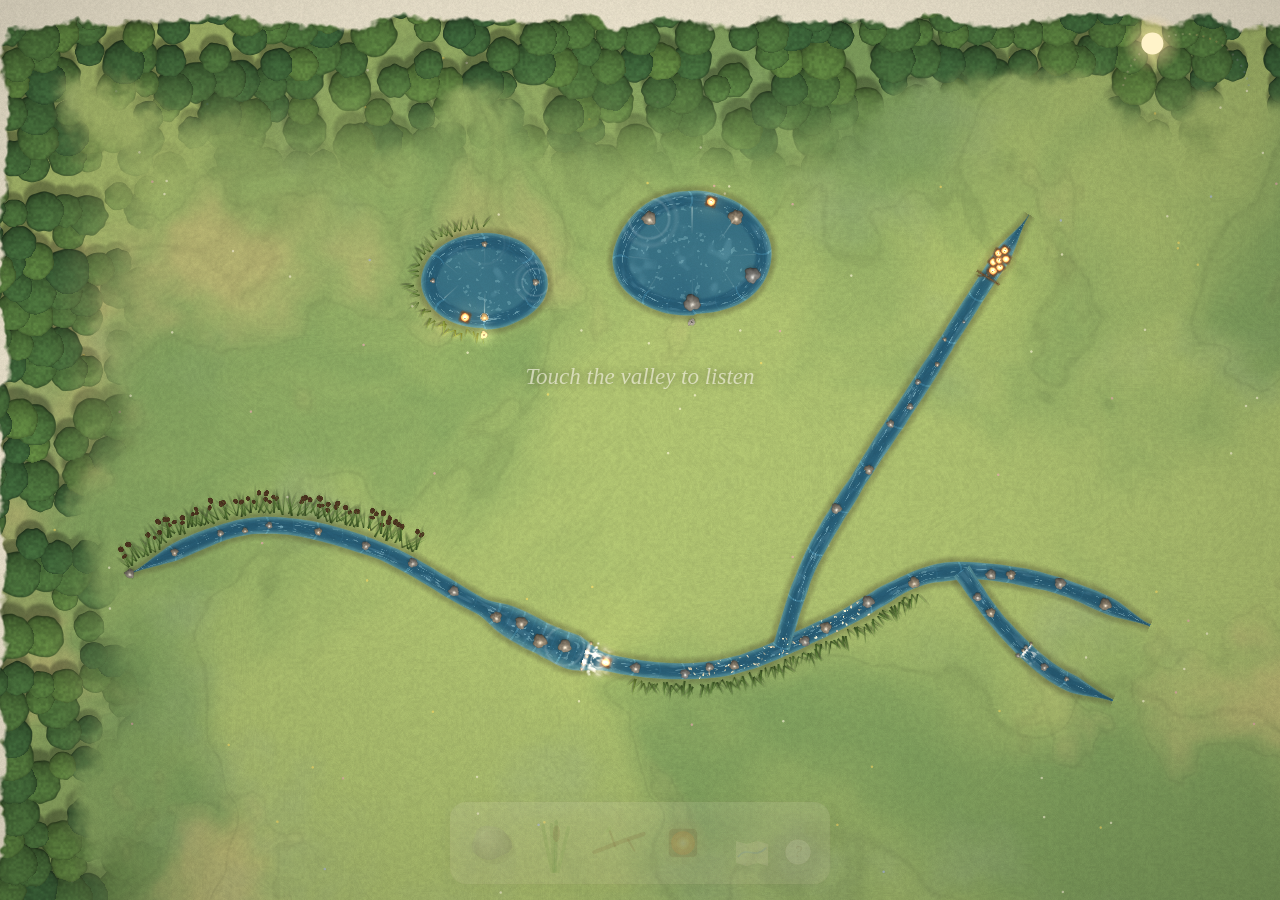
==== index.html @ 467ec2ed "Riversong: draw a river and the water sings A painted valley where time is a river you sketch. Lante" ====
<!DOCTYPE html>
<html lang="en">
<head>
<meta charset="utf-8">
<meta name="viewport" content="width=device-width, initial-scale=1, maximum-scale=1, user-scalable=no, viewport-fit=cover">
<meta name="theme-color" content="#5f7a45">
<meta name="description" content="Riversong: draw a river and the water sings. Stones ring, reeds hum, waterfalls drum, and the whole song is a painting of a valley.">
<title>Riversong</title>
<link rel="icon" href="data:image/svg+xml,%3Csvg xmlns='http://www.w3.org/2000/svg' viewBox='0 0 64 64'%3E%3Crect width='64' height='64' rx='14' fill='%2392ad6b'/%3E%3Cpath d='M6 40 C 20 18, 30 50, 44 28 S 58 20, 60 22' stroke='%233f7ea8' stroke-width='9' fill='none' stroke-linecap='round'/%3E%3Ccircle cx='31' cy='37' r='6' fill='%23ffc46b'/%3E%3C/svg%3E">
<style>
html, body { margin: 0; height: 100%; overflow: hidden; background: #2b2f26; }
body { font-family: Georgia, 'Times New Roman', serif; color: #3c3326; -webkit-user-select: none; user-select: none; -webkit-tap-highlight-color: transparent; }
#gl, #ui { position: fixed; inset: 0; width: 100vw; height: 100vh; display: block; }
#gl { touch-action: none; cursor: crosshair; }
#ui { pointer-events: none; }
#nogl { position: fixed; inset: 0; display: none; align-items: center; justify-content: center; padding: 2em; text-align: center; color: #f3ead6; font-size: 18px; font-style: italic; }

/* paper notes: help and atlas */
#help, #atlas { position: fixed; inset: 0; display: none; z-index: 5; }
#help.open, #atlas.open { display: flex; }
#help { align-items: center; justify-content: center; background: rgba(20, 24, 18, 0.35); }
#help .note {
  max-width: 560px; width: calc(100vw - 48px); max-height: calc(100vh - 60px); overflow: auto;
  background: #f5eedd; border-radius: 6px; padding: 26px 30px 18px; box-shadow: 0 18px 50px rgba(0, 0, 0, 0.35);
  background-image: radial-gradient(circle at 20% 10%, rgba(255, 255, 255, 0.6), transparent 60%), radial-gradient(circle at 80% 90%, rgba(196, 170, 120, 0.18), transparent 55%);
}
#help h2 { margin: 0 0 12px; font-weight: normal; font-style: italic; font-size: 26px; color: #4a3c28; }
#help dl { margin: 0; display: grid; grid-template-columns: 92px 1fr; gap: 7px 14px; font-size: 14.5px; line-height: 1.42; }
#help dt { font-style: italic; color: #7a5c34; }
#help dd { margin: 0; }
#help .row, #atlas .actions { display: flex; gap: 10px; margin-top: 16px; flex-wrap: wrap; }
#help button, #atlas button {
  font: inherit; font-size: 14px; background: #ebe0c7; color: #4a3c28; border: 1px solid rgba(110, 85, 50, 0.3);
  border-radius: 20px; padding: 6px 15px; cursor: pointer;
}
#help button:hover, #atlas button:hover { background: #f8eed6; }
.credits { font-size: 12px; color: #8a7a62; margin: 14px 0 0; font-style: italic; }

#atlas { overflow: auto; background: #e9dfc8; background-image: radial-gradient(circle at 30% 20%, rgba(255, 255, 255, 0.55), transparent 55%), radial-gradient(circle at 75% 85%, rgba(170, 140, 90, 0.2), transparent 60%); }
#atlas .atlas-inner { width: min(1180px, calc(100vw - 40px)); margin: 0 auto; padding: 34px 0 40px; }
#atlas header { display: flex; align-items: flex-end; justify-content: space-between; gap: 16px; flex-wrap: wrap; border-bottom: 1px solid rgba(110, 85, 50, 0.25); padding-bottom: 12px; }
#atlas h1 { margin: 0; font-weight: normal; font-style: italic; font-size: 34px; color: #4a3c28; }
#atlas .actions { margin: 0; }
#atlas .grid { display: grid; grid-template-columns: repeat(auto-fill, minmax(240px, 1fr)); gap: 26px; margin-top: 26px; }
#atlas .card { background: #f6efdf; border-radius: 4px; padding: 10px 10px 12px; box-shadow: 0 6px 18px rgba(60, 45, 20, 0.18); transform: rotate(-0.4deg); transition: transform 0.2s, box-shadow 0.2s; }
#atlas .card:nth-child(2n) { transform: rotate(0.5deg); }
#atlas .card:hover { transform: translateY(-3px) rotate(0deg); box-shadow: 0 12px 26px rgba(60, 45, 20, 0.25); }
#atlas .card.current { outline: 2px solid rgba(214, 150, 70, 0.6); outline-offset: 3px; }
#atlas .thumb { aspect-ratio: 16 / 10; border-radius: 2px; overflow: hidden; cursor: pointer; background: #d8ccb0; display: flex; align-items: center; justify-content: center; }
#atlas .thumb img { width: 100%; height: 100%; object-fit: cover; display: block; }
#atlas .thumb .blank { width: 100%; height: 100%; background: linear-gradient(135deg, #b9c48f, #93a86f); }
#atlas .thumb.new { background: transparent; border: 2px dashed rgba(110, 85, 50, 0.35); font-size: 54px; color: rgba(110, 85, 50, 0.55); }
#atlas .card.new { cursor: pointer; background: rgba(246, 239, 223, 0.55); box-shadow: none; }
#atlas .name { margin-top: 9px; font-style: italic; font-size: 18px; outline: none; border-radius: 3px; padding: 1px 3px; cursor: text; }
#atlas .card.new .name { cursor: pointer; }
#atlas .name:focus { background: #fffaf0; }
#atlas .meta { font-size: 12.5px; color: #8a7a62; padding: 0 3px; }
#atlas .btns { display: flex; gap: 8px; margin-top: 9px; }
#atlas .btns button { font-size: 12.5px; padding: 4px 11px; }

</style>
</head>
<body>
<canvas id="gl"></canvas>
<canvas id="ui"></canvas>
<div id="help"></div>
<div id="atlas"></div>
<div id="nogl"></div>
<script>
/* Riversong instrument samples: Versilian Community Sample Library (VCSL), CC0 1.0 - github.com/sgossner/VCSL */
window.RS_SAMPLES={"marimba":[{"g":1.0,"p":59.027,"d":"SUQzBAAAAAAAI1RTU0UAAAAPAAADTGF2ZjYwLjE2LjEwMAAAAAAAAAAAAAAA//twwAAAAAAAAAAAAAAAAAAAAAAASW5mbwAAAA8AAABlAAB85QAHCgwPERQWGRseICMlKCotLzI0Nzk8PkFDRkhLTVBSVVdaXF9hZGZpa25wc3V4en1/goWHioyPkZSWmZueoKOlqKqtr7K0t7m8vsHDxsjLzdDS1dfa3N/h5Obp6+7w8/[base64]/7cMQAA46o6RZNMG/SKyRkSd0k+AAAJE4iKmtjmZXHgiDB8DMy96NwYjLkV3tLZqyMlYPEEdWjwzKRMZEMigDj8BwHxcAQTy2nXHlfWVs5Aspq+zlOoscnKMVf1szaPE6umrGTNMTGTONgcIIp7skRCdzCAEROIVNwgAQcwgh0PiAacKdrrT//5cC3XAQIGR71nNKWgIowEaJhCCRhcABNXFVwUDmSJGnkhZAYcCGDEh1TINIqp9OC8Hu+9kmZzDrBmlxkKCk/12WYSfaHWkcVlza9oCUTFUR5pvPtRAcYplAamJUU+QDuBpMlJGpE1RYnbnrrZBf+llWpRzfG6Uf1XNSvP/5S8feS8f//kv//JJ6v2+ozonM7njFOWXN9xjo3AzTDZMHQaBBeZaCIhFxhQHGGgGY1tIL/+3LEEgOSpL8WDfuAAf4ao83trPiQgGEBgYBu27gjCS0WKu0rtVZQGXsYIgY4KESbyjRik+iwLRdn07mNZu+x5/njYhUdKcvsqh2QxpvLMGReKudDMxGk1YbjNFIafHstpn8Y28jc3co+QVy5Gqk3Hb2FJP9mbEau5C4hALmhtT//dEp3EKUlMAwBUwYQJzGiPUO+YGwxggFTBpAHIgHR0A0kBDEAUFDKTxLrgEJUwUtVayl/E5666G4ypp0MTL8T7Js7A8goXRGIx8eStxiG4gR2qM9tPQASNW6rPSHkuu3LzNMai5xrWnUEhMmt2m1//fNbav9Td+j1u5ynlq8tqw7477i6AAOjAUQI4wBYIrMA5RuDBsTCMwLoJYMAmAiT46jEoTM3AIwFoxUPGEMScFBYcEEBwCDKiP/7cMQaAhIEqRJP64SB7pDjXb/0AKCyfSwqNDtNljCwEMNJQ9RFcVaBjczDQIdBli+YRIWuOd2ctfdsfW/7D0w7Tdq2e/ky6FXf7a3M3sN/81a/5Tzu79x4C/TL/4N2tUXOxZjaLvYtCFxBZYnI0b7kCAcScsNtaD1JkwvcM2NVXDkznMXjMYIDCsBAUNqmIFANAY0cwCIMFMWky3Fu6aURTUuK0S/dmfiMsf2VRhfJCEadMspLOsq1HapbP1eY6x+aUNl/56+r8lf7L8cZCPMhXLPDv/yfbocpKa7WrdVcfIOUe72Jvyr36rVWrgQMBEBgTBUhGQxT+LBOf5Z0jEnRAMwVoIkMjVBMUDKBJPmJ4jmKgXBwDGIgLh6/CwModRQGQMIhEEJbxjQ8BA8AUYbqtVWiUNeLMub/+3LEJgMUNNcIL/[base64]/Ylm+5dFZzb2UNlC7WuQ9Y1D/Ri/qSr26UVMCgAxjCOwt8yA5QwPjGS/TGmA14wmEFlNpjEMvSDMhCOMLB0MPQtMLgUMOpgEtGSlN9RTUSWbJRlQ5C292VWt3XwxppsGUlDFMDylnL0oKjKSv/7cMQpAxC8RwgP9yTBvojiie40dLkSp/[base64]////9d2hnLy6pM42dxOB66Rr3OSiKz1yxqjB+Yz408ak1ubUJpG66fS8wF6w0CoZmi29dWLNUChmdT////QIrKmBgApZgWoXD/+3LEQAIOtEURLn+gAiupoUn+CPgYH0l+mUEIgxgvAWaYFmBsGA7AOZgBQCsYBDphEPjw1IheYn2hwoLJ1s3ZcxKEVkjovr//X/jy6iqp/[base64]/7cMRSAhDcZQgv8gVBwQjiGe4sYQKGhAUAaCyYRiXRaEI7jKMqGp/9/d0AMWX9/2rbhb3u31XpmHbe+Lg328vxpvb67cvv3f1ZcLrV6zdV7rEbaxt7qUvdcBeZeW/e/OdYo5G73umJKgArVVxgRoCQNBNph74YubwuB6GHtgE4QFAGtlJRUGYi5gYqIgBJEw2LB/Cv6HJRdZchI7M91HQQ5fo1trVq1bakempXv9Lrso4iJKqxRqkkEvPOMMJxabS0XFDrQbAyx7LyzkggRvagArqbPPSZCuVXxZV5mMBwBFTATwmowBxCzMBlO0jEGTTAA/CEnzB4YjBUKQEEY8EBdcwHRUBMq16MxJ3mufU+qvSAuCErWsghtClnhXkGgNhV4dLHRQOg+0NRZlxdyDlQiSTWxrC4ebb/+3LEaAIOSKMOz+2lAd0IoYn+tGikbiqsVXW3PqC5wg9hoDNagPSjlf/sd33+igAoMKJgiQGOYQqB7GMYCS54AQksYvUBgmD5gJBsIHGnQcZOERg4QCoLckl1pnwMtku01026fqO0zwEkQDda6GZ0ip5thqHws8RhxB5xVB+dQ6EEk3QaE/[base64]/SZnlrEziRE1mBbxwv/7cMSFghD0VQjP8aUCDw3gxf60aJVzzBVwPQwZAGDMSFKmjhzyEcxCcFWMFYAhzkzg1wTBSmIQkRgQoBmDdIO+3Eiepezb166Bhx0zMqioLV0rFM5sy1i9rNSYylkfukSrErswk/s4BUbPaKRg0P26lrsS/7SCJMWxZjim3uYEEDBlgYEwT4LmMTdVPzlRUh4xHsL5MF0BcDaKtM8Jwy2VzGovMUA4WD5iBsg8NrMh+kzVFcTbcrYVmFWPYlxELMooJNcBDIXW7iABJY55ZoMQEzUpxFIxRulRqJjwcf1JpRm+LpIFnOTnC8fTi+HIpKW2UIaqA4SClAqt1ExETk2/pAxLpGzOMKOADEQgkEwXsEOOwhTWzoISRUGMIARYOMaHynyY7L7zwZLDEFXOhNqhGmQY1VpAeWX/[base64]/Pv/cXW5TCWRbIDsxk3MtoJ7RNHFY2LDWNckUKUKOqoS2tY03VryqTzX0EKXoCZZBkf3xV4NvNqXYrsLUucSrjFawlGf/7cMSxgw6oIwgu/2BB+Aegwd/wCEqj0Uk/6+MNhGRTaSRhAwysDfMECAVjfS00QkMpGzCwstI74pMBDVKawXSsLG3ldVKo9T62L6gsyk/1U7b1g2Z8WTSLaEjmuKRZKEvc56Gi+3IPKics88VjYuvZb6///0IwvgHtMG/ElDDtnx83DJqSMPQEUzBLQewwIIENMAlAkjApDAxPBRhMOg4l0wgCTc4489XlXDdLretbwx/f73Q5FmzXQ6Yj7LCUzUStSkYJiMVNDiRmCoTYQiScgzqeS30eHlFNPXDdyz4yjSMUqTnH0PXektTOs6qc17TlMOfUci8RlS8rTN/borWkDrV5JBiING3kgmcC4CJjePA7S2FYTArQD4whcCfMbgGqDy4ht0xmADcMIdAXTiA8NRjsy8QDEQz/+3LEyYINmC8KLv+gAYuEIeW/7AgMFhss4YJgxnYAOPyRXBGmCLX4f6YQ5oUeFPO/KZIbzbPvO3KrbnS6Z7m8OnTZ7kR+RWTy++T/0qk/KnS39I+T1fpFnXPXLQqTf5n20xfC08opL5UqkT0UmWTzE6tTF5ZnzJP1b5Ovs9K0v40AWOmBGA/xggQYuYI2qbGPbpE5gh4XUYB0ChmC2AqvmKGBiwAPHYcIGGygacPOJqFSIGm3x+rI5fD2It8oZFdboZl+fplyvN/MqRFTPTO3KnDvlVzT+l5aHUI4ZnnMjvSI/a5HTKkRfa3nlYS+a1SLmOXuMFnRgIHkaexq5k1l+fiM+Hn8KrxsdytKnvHcFmErhWJhLQEeY96EKH06g4ZjrYCQDhNEDm81cJDMI5MNjUECAkBJg8kE3f/7cMT0A5P1cwAP8GfKPbVghf4MocavFbNIhliOTzH9iIbpq5M883Kdrw7LXWwzBllMr8ZH6zfot+aXSu5nMiSbLc/LpHPPL2Lhfr6F/yVtj8i8sjbmIJLjRpbRcOxUp9YE/NbuUPKC9EGkqtQlvZeF0/IW2EOqEh/aVlWTA0QfgwAQLsMFDVETLN0ggwVULhMBYBRjJa8yhUMvPTIQ8INBoDBJWLqL3CBiO5iiJCWDoVUj2Otn5lpOmttOlkywcXc4bxZw1/mZ+aIx/9zKFqHrWsa3hRLMvPTiKRfzR5lI5RK6ZWFCd67oRJldZF8qbEx8Q5nn5eMLrMOKHkXtMQJeKECNiyhEuqysxaAOdMJNB0DHeCsc+F4kGMcQBZzCWQJg5wMzT4eMmB4wUJCoG0jgCrQdbX6pL+//+3LE7oIR3W0Gr+xkyjqq4EH+DKG1d7meb1wzzyNN0+GZnc1s5X4rZTTJzjoRm9hEl/VyMiPpHDVhRqisRnNpkYS+pVVDBwWAT8A/vXDbKAHwPD/vQ1WPK4LnURB9xdUF5Fk7+1Z8/It6hmSxg1Uc9Eh8vtYZ06kx28HEMFlEETEOHPQ4PhjpMQWD/DBTQbs15ADRKLM1HAyIMjHILKBQYDgJooAv9jIq+uW79Bv8cHRRLDoo4+UFKqmZN/29JsJTc/NTcl5zzfg9M81N5SJ1jk//SP8k9yiUvq0LTK9Mq32e3CMybrMZ5TIjpvHRS0Fu3nnOKRPIScNVg+HqGcTgrWuUnut75tqW89fJ1GhXUGJYB4BhVwVaY12h5Hk0mvJjGYRwYQkB0nBzgaQGYGNYhCpgELAgDkrhA//7cMTyAxH5lQZP7GTCSR1gQf4MsRJjleRZwugaQOZuxc6JvYyMRPCCptZnaZKR5szFUh1dEI/zItrYfk5t7VcfKGZ8NPJDJYZRLm9l+vD+I/KtUymRcO+XGK3ff80+cTLZpS0bcjxTxqX/ln2byNE9yhP5rjehbmV3wWiFi1UJWaMDRDFzAtghIw0k5JNpdMlDDHwgMwP4DaOBeTTkozc1MdGTEAAu2FH0OF6QPKZQy9Jb+5kf8wTlMMoakw7gvjZK+z66HedyyQ1ldAUOeRmXGqnUpFLFQ9WhNK/nTktm1uebXnZSTsmxPT7Kmq2O7jbnB34QHBaJyYYKLDrXJEuxQrck5VJyk10IK0qqmDSg7RgyoSIYh8ehm/YGZh/VCZqSbxk0N5iWFgYDqRwCAVEYADWJEHFK85v/+3LE8wOS6ZUAD/Blik+/IEX+DKDXNvy7lHOF3hpZzJGKngjy7ToPpXRW2Ms4UTItFI6qRiy51Srn9I8jUjho3nJKWalr/tSppw9fM/+4mc6+NaWVr/KpNZtkSYAZYwiT3z+I/trc3EP+WhyADJ5l92b4AIVV1mDWAgJgZIKmYa4UOG0qEc5hkwK4YIGBIn+nHLZmsTGQKAIWugRHSb/OGI6dwf/cb57ZhikrFLij+kCZb5kRt68TqIh6+Y53XTFJmimY92reMIPSQfQ8mIiWZo+3yf0qT5TJHsWW8/z9UKRX4x6vlCX5Vs6ymJMuBMzfEF/Dj7kGOgqMioYTeEsGDHB1JiarKUchKqEmJDhuRgvgMGdnlGmM4BHg4RMbAA4NCwIRkz2gw2qqVCPcLKsi/JtguMj6Zsl3jv/7cMTvghFhaQhP7GTCM6jg2f6MaYr7+zC5tjrtOJJm+txidEecU0P4lqz9nMkt5blOspVY1QhMertolaevr1pbPsblTEXuOa/e40yWOPdbbR0f4ZVVDmcv17t8eo9efdN9RbmP009dCnui/N/F96kb3gIvJ1WeyZKYLXoAgKQiYDKALmDWAqBiwpTmdOyTbGKOguJg1wEwe2tnBIRqJ6ZCVmGByKYMPBauloZ+wyYuzCCYdagvfOGtLYfiHoR6AsF8jwNWMsy/1BFLIEuREEaBjTbjmy9XlLIuDmbZIDW73J4cdCIzi/p3+Hk5ZdYstnvEmYr1YuIZ39EMNgpLS89Pbt59fL6xAWiz3dljRezBTn9CRUWWMC8BJzA3wpQwiBHDNAaPBjCDgm0wJsEGM8jTB0gKjZEHiw7/+3DE9YIQqaMKz+hkwqEx4Bn9mJmJAQWTBJWqweqRwBb7xTPUn+rwWKO9G16kU8uFecQj/o2R2kTTIjIvjQ8y1knNICFE6vvHDFY552rNN/apkWPckkMyJeo89LFOFQZ8deHatcY01WgmncrNb4T+XU/O+ZF135Zbl1Vyxj6+azrfzAygEcwcMCBMWqFaDrdBTsxVoCqMHBASz4io4MpNKMDFCQwERQQDrAJBV3c9gvuCRCwQL4WYKMVwTEkVB/7DK67ikbknVkMayqcLYx9TmCM24/RS/lb55oasbUaEY0eScp/ut1yOHm/Qmf0KbI0LLzoHM0cnllR7YRUXDfrL58DmCxS95EVoKj2hrF2JuatiGOF1ZFQwJkEaMB0CkzAt0dAxJM9jMCtCdDAJARECyAVTzDiQFEBE//tyxPCCEsmTBM/sZMpJMKDl/YyZRkwADUAaAM1JLY4eZHw5p1zclqHMrUinnRKkFVU1MycjnqOkWbmR1Mzz+HDZMiyjU7w80K6uWcsOHqYYjK43uNcKZPs4PhvUo+R1/gP/ksvobC+Zk6+e786aP6vd36epb/[base64]/mAyAfYWCbjBL0WUyhM7YMEjCWzASgPwz/+3DE7oMScZsEL+xlAjEhoMn9jJm2NMcUDHy0xUFDiREsgAig8v3KL8wzBsi+C/BS3OmQRybPTPOqXCfaHlueRUhtnBrDD1P6HPbEyRAkQXvgJ5KE3kzFcaJP1itjLlaszXfmfjrExi6QGZSmz3MqW3rJ51LP/7+TuI2GP/zlbrOe/1fXMFKBGzCTQa4xvIsjPQ2IfjGggV0wikCAMEMAMxYE2OUaMIeJC6ISE8o6z8xd1hv/pdb/H86P90dTV7N62COs+til4N65ZI1+7t4dHkptDpqKauZ+iGakzwyJAjecSxU/FSnVa5pC0aN1bbQFGJOOpOZrkbFCi/Vs7PvwktXNONrfpLU3JvQ58Mo+d2/PF04cq1VcpSc7HKVOVHGhCZMAvA0jAdwi8wkg9wNKWNlzjaKDK07z//tyxPCCFF3NAi/wpMookuDh/YyhFAgDDcTTqwNo4HTokBdUily1R7w53Vzn65+7/i09zmm/CafxVz3P5zSUlx4Nx3e59lIc04YzbDU9v4p9tR7ZrY/+OWt+54D099rwXB5GRwsCdnREU0/B6Mmak1/+0q//tf/x5j9Plf+9+bowVEFUMIgCXTGNzwI7pMzPMXBCEjB6gOEwPUBoMCAAHwXWF0QKgWdGfRpWtnJ8vww7N85jhuvf38x3nP8XxjLdBKvQZhjpR9D0PIiOVShAjl1j0h4TceOefxSS3YNHrn8N1Y9xfCx42XwMeCU8ivelmaGe/QkdOR3tFLSkKtvK6w1ihMyTh6o7XIqVb1LN/xL830pcyhRzOamD12yB6xgAoGeYIgEzGICo7pv4J6oYeSE3mCeAhR0cubL/+3DE7IITdg0AD+hnwguHoNX+5EkxGko5k5KY0EBgOICt/9TeXndxiKNA5FjiTFLxMELdiJWmT6Ifaan1X0J+58P8msuQkyjQ7tDIiOySx7TCP8w6WAOnR+HHIsu0WdwFHusvm+aTTHmOH0fUgf/K8xUa5aNLERHFd+e/UW9W+/7uv/[base64]//tyxO8D08X3AA/kZ8o0nOBB/[base64]/QiVS6LdWoy7aHmRXMs1q6OY/ur+rO23oWbet3QGlLxU+MOtLH2AEPCyy9bgoECcw86M7M/i91+hMuR2aaMBfACTBBgMgw4UaZNsdF7DDQQNswQwBYODLzSh4ykdMJESyi7xgGJgLEE9K7/+3DE64IRkT0JL+ikwpi9n8H9oJlOXS4VlPbKGkON3HhtaZFRiM4RUo01//KKUfWy5EW2cWtE5rSpdeU105755Hn+W6/[base64]//tyxOQCDoU5Ck9wQwIvryEZ/[base64]/iChNnsx9mxcfvwzIz/r0/Ofmr5LLSpTta/mZ3MUTJDtI7w3dmI/inuE+9/dEj38enfPDERczM0rDXS1Hy8wCg8Vrc4nv+1ST6ar4sgUIAwq1VGBGgKhgjQCaYceE/G2XgiJ6uEgGiEiQcFEQYPgX/+3DE9oIVpgUBD+Rnwm8+IAH9DPmBQHQYbK3ZjnaIlnjZ28F/wxFXNIdOSBedKmcT7mkewLZn6SuqJMyN29DIO6xFVJ5ZBOank+mxN1uwVpC+tY8lf+FDeEaPczme2HzIUCmsyLI0IRxY3k96S0NQYUZAEOIvRZZ8AR1BqmowIYE3MAAC/DBk1IszNFIOMFdC5TAagUAzWxMqaDLT0yMNCDgeC35JgG+gVS7pm2aLp+IuQ7scVWRcracRQ66LuE5UWl06VpWFQ2s5elm6GPC6Fb01vOr0l0bfzUTXH2qzD/PXey8Wm/9xdv8XM3K3Ewyr3ukU0TE1wtV963vJ3BHe/UTHG8F9pcNFQbYPfshnNHZMS+b5r/H/OYIcBxmDvgsRi0xFWdXcN6GKqAlpg4IDge4UiXkZwHAA//tyxOQCEG2RCM9wYwIjs2El/oxgSIA1NJF1FnMEHhSsAuZH0foMzSHeN0iGBBTa8BtrFYmI1h+QNN6xFWNSJAhNmtp2WG5P2FscpoXwyawkYVlvCDWkycW/[base64]/3vM//NkcdbH3KZ/+o9tCjBaQWowkIKFMaTQ6jxRzV8xkEI+MIKA7zgZyNFCMFHcQhEAhItKKg+K9xg//+3DE8APTVb0AD+0EylM9YAH9jJm73Y8/JvaLS27hxm8pqOpCNdjcY7bUSKb9zLvWoqZW/qH19wXslOj17WT5l2xA8yu2Q+09x3myk9ydr4e3lk3jKPTuFLbLfPkZzaTr5la2/tedy2/[base64]//tyxOoCEIl9Bq9oRMq/wZ+B/[base64]/42eZXT+jHMsVzI2PNmMzPOyfCeHnqotbO9uywz3VP7DcMAgGPIwWYHDJoUQxYKFhl5AUh0whxlh4XaKiFwLEiONrawBhQyASoZYfa5Kf/6jV5giYLEYLIFwmHgphht5aE+YcaFUGCQAkpwswZslg0SQNBQ8HAMHlYHeoJ3W88Pn/+3DE4gINGB0NLfsgQsi/X5X9oJlG9Yfu7RdZKJB6d5pMQKE/[base64]/lPbjUgxqiHzCDDmNh5MG8C5UmDjxFIJNBTm7lIs3c//tyxOaAD0y/D09kZMKDOx/B/Yy56JnYwYnhGYXLphjHO0Gnk5Mhc6JUsoyKU3SD2sCuhRgnlKDWJ21vhtfhUnM2zvDKaUy4eJMySt9weRWvXQ+0GynScJUHgQOsp6/BkYL8i8Cof7PYbIrSKLK+zlgUV9SF3Y/9OyXm64RJAISqKGBMAF5grICeYjIHqHDLB4JiDwD8YKqAWnUDBr4yZkPGEDANBVoJTPny7fzz3rs1zuZ0F6GWEVw2YQdEIjN7CQOiE5mOfmCdh9VczYQZih0LRBdLzuwtPeuZmDXP8s6jsx3MmZLL+Jbquzb9ol3B3IuKEegItyZnhHuZtkSKLJT4E/sfF6/VkOumH9UO/FivQ89KBWcsz13nO0YFCCNGA4BSpgVaO4YgyermQc7GDiHiEkASKJgcEwT/+3DE6wIQ1McJj+hkwk0xIFXtDKEEA8E5WAAqAlTlDhrmu/M8/3oYdM2MO0RSBPR5uASYJTWVCiW4Uw6+2R7olB+8bM/doN8zIkIzt+tKRlTbshI5tfHK7QUc4XVjHpwljLPLc19wQpCZeBu01N83Kk2WtkqH4g1OHL05MsiiGqHJorcKplz6S+l4xOHKqgAAAKC1f3mCCBEYSAEZj1h2H4yE+fLAwlFSsdiQwBwLTnZ5JWyTn43UI0/Ow/7UntwcteG/yVfnKV73lInMzymTE3n5TSQ9ULrVDKn0vua2fWz89hvbvllCPOGU0PpnPXFl28Q/lP+Yo89RUADSY0KjhcyGK+uv9RAZEUwWg1xQhww9/CTkz0EMPMgswPg3jO9zKQjLpQEfDjCca8FOPqUXHzFik+rBUSk4//tyxPACE61vAs/sZYpfQOAB/ox5v6uCaI0dDHLMPqLgI4VgKxi7qVKFoxWviFdalTv6JDZbD2KXc7M8yLaVc5VPaGcKoTuKeNAnTPeQAQcVaTuE0PgI2c9bdKeFY45ShGZQ5sYqb90xxzhUG3PJ36quexlJ+5oIIs1KYFABCmCSgahhxwrebXMIZHqxWmiIdGQQGkRDGFADAwCknW5ZKcba9Z6D/+jtKxjG5FhjJNtWkZQ7upZjZHIXNiruTNIKVmNxnxnTApFHgstDJHW5kxAtjJgglSu7uWl9wbG44m1HomuOY5MNVGYufQ4xQ9E2aCsLwq4AKQEpgDKcXqFbf122yQdb/2BPvhJfrfP/MCULAwYx4zH62+P/q9kx1h3DCRDJOJsNW/NAkMkGCDaZjO1wdYfD7ECo/bH/+3DE54IPBXEPj3BjAk6zYFntDKHXT8jS9qJLJJ3ZmYZHRvHWhva07qJko/fHdmRps3wW7vtLeYbXNd/v9Z5zDMyrNdHFN/pcbkdvx79/EQzd/robT3Klsaz7EMbXqC+32/ynivXi1zn0pvvbZvYTzyY68/ac3w+5/3utzf37NjxWa2KTZmRAHwIMDbA2DBZAYkxCUpkN9tIcz+NWjUAizJsPDEwCw4N0EYhABTFebUd7k/8/LUr7/uoViiK4yok2PJ/Wl8YcjpGEOugZDwy9VyVmVLH1sTfNk+5Vh3YB8QRbr7Z5RYUlhg0tPLh7KpEchDwN1Lmb8NDIrYvyu+pQ2SmlBt+8Sk5Ihz+A+9KmjIqkTEsNc3ExFtxUUhZnaRmLY5vMgCyqKgnmDUIYY479Z8vt/GNWIaYP//twxPOAErk9BM/0YwqFPSBF7RiYwNR86m84aKJhgoDGnujO+prExOudNs3ulL1f3R2qiX7uR9U0nIXLcmDRwtSVfDzUyvoH+WgfzdWz+/Qi4ZOZRxg7BkhZcIQKu7up0rvtVUfbaIU93f/9K6w7z/9jfNjO/f3fPTA8gRUwWcIeMQAOJzeIC+g/Ces01M4yQGUxFCYMB1VYBAClcjLvAQQpQyPEKrWLGmF1aioe1XGMt5m6Fe3mSLYdaWzJFNr1051d7mddNzLLi6ZC/ZnQpHMrXF/zW6OOq/LchFhJh5teiexyDXu3plqHZa0h6rdHd3Zu7artuxvJdek8MN4Ojl0lEVHk5oabSnNofay6VCrzm3dof2OS7qIlJRooZQQVVNxgJAQGD2FeY7C2R9TJ0mN8FoYQoIZ9PP/7csTqAhNZ/wAv9GPJ45dhGeyImW6eZhBZRMN3Inf3je9UHr+4xNo4ZeZodyOit/s7FuMpUkt/Iym0KG5WOxcZj/Zi3/JCbK+ca6ISNmf/[base64]/9zfjHlB5MJQCY4Y80AYxoUGgUJDl//twxPKCFKYM/g/1AwIGL6Fl7IyYgA9j7U4LOQtCiaAgUpqQKFmRMijMYQTqUWGynw0POPDJvRXON1Y6aUqGYfmZjZpm+msqMfRZfctdCKEx5+nan7uhZG6dsUmIjhmd/N9kK3dSNGExgRCgQNh/1P0inFN72b+uAIKNVmEUGiYS47Bi8Z4nZ5YUdk35mVdGIi+BRYIwWlmPAVUUgv4ck+eveI6/2ClbNsxbaz85bzbHRd1jajEd+j2342bl/mQ7Ysyl6bqkWZFqbCUuYsC1q/Mx6uXp5j2fNJd9qYq5pM3CPNo5FOG8v620D3gTunGFUWa6nEp4cWUTPxzxaHiV+JpoRv4kmniY+ZQ5KiECFLsHfg+IxtD/RD5P0yHXN48qFWqTAPAAcwJsAZMIWB2jQaAd8/wLjTIHAf/7csTxABMp6wAP6QSKHjFhZe0MkCIAw/MLAgEARacMVtxXqsBc/bI54K53jhjqb3P3QlMiY+bxbD1KZvZczPLaeHkLr+h+DW+9pdI0i0ravvpt693vp2IdWJ50yNdNXRJuPIUkKavsP1sE0Ohq8DhyYEYlykalwLvFyB3ZUvLLAIohg/hxGC0QyYQ/WBnQ5QmDyQAYCwbIh5Bd2YY0JEB4mog92r9DhkZODD0/IEOUBIYHeyABwqRoCOmb2BZqNIhQuGSbmdtPNkReQ3hTXKrzqqCyhze7GHDIaEwgKPJnAJUtyOGSG90XM5rELem57KUUrAkYpWbUHCThJqFxtR/EHyb2UjkmkQxnyGI/zHLbMPvA+vQKGc2istGAygHRgaQByYVqCnGpmgTp0OCgQypMXYYLhgiAJc9Q//twxPMAVP2jAs9ww0oQsuFZ/gxYx6bn73RfJ6cQuHOlpYR8bJzcP7mazsPWZr2FNfi03p34/GpG2MxIip5JUQqRLlmpGZwe/1OutpvfNZMsZSIiro+gmr2GTlGx1Na2rcVRq3N+ZSacvmEN93+YFclwNV4a7jqWjxGlv5UAhAGCoGSIh/[base64]/7csTvAxMF2wCvaGUKJTRgyf6Mafz1Cn5QxfoUEWE5AnJfIG+mdYhRnRraKWPDv8M+QjpkeuTcM1OsauDVIDS1wjP3bU/gsnhxJMjplOm5fpD0yNox6ITO+SypymUN0tO03czjEmeTDA0kQgCKLVJgJg8GCCK2Ytk9x3eRWmKoKoYMYRZqoxmU5kCgCGBwNfkj/mU/+PQQJ6X0cyImYic8E5QkkGSFn+c3GWrARSbkxytx1MiMHmaBZxnEVnD3JFyNQTWwE0ZmY9CaCvTGH8zQ3gFCjvYQ+ZgByFjxrARgqluZEV1/OOzG+zBI0YHC1tyub0cj118hX6v3FFO/TKe/kTBEwRAwbwHpMUhMmjmiylsxNMGuMGSAsTxVA2YTCE8VAwqEJCv9vCu83P5rUT3hU3TU4LUrRrTG//twxPCAEr3lAK9oZcn0M2Ip7gxdiNXD5EkY5QGlIfxuW2Pj+iDw1tmY9eSmNV9D31ZF4Wm3bHb70Ue1ZJZxXLWC0nzuBp0jrxBv2fSkjqfOkVPSPIWm3k8QpvmFIctsLmy5a2qk+f0runLo/YymzzVwXx6G2XSEJx+T8YzIv/uOkf77bCjft4fUXLXTYlmZPQCAaIwVzB0EiMe+Kc/Z3ijHPEjMIoHQ//TigNVUxRS6DJwDgOHSKqXoYMSd8j6sNnpRiY4Xw+kZ25cb/87VfJb/VK3ony30U57RNvDdnY0vzhSR8+nD813K9OmcnSRjK97cyVUVE09jSZqsSL8MEqeYKNNHHqtFwmuOmUp7loFyE2GzAwgN8wSMG6MNIL+TY8CdQwxQGTMD7ApDAcgE8wDUAaEgA1mRcv/7csT5AhLBjQTPaGUKzsAfQf2YsVTYJx7GfHxiTZ/[base64]/ITyBWtbLk6aGKeRchZ1c/l5RdlL1TaJqw4gMC6yCYNR1iA5nrElVXt5O1iwjMCzA5jA6gekwoszyNM7LIzmNwjLwvTFEXjBwKRCAS9S9SsIEpsSB7dqPsQJrvQTTOw0QUKpB//twxOaCkFGdBK9kZIKMwR/B8w1wpF38KayueMI6jVDpIg1y+50Id0ONMoYffXfCkc9cJV9mXHTFM8vSzVabQ8RdnxHPVdjmS7EQgxIongme6MHpDjmOJcbM4udWbDHoasCvDH0o/qYmJIc0g1SCSLq5lYR0bouejd7Pi46mKVluJnlf7FqQEThlAAWpNRNNIOAvMF4EYxby8Tt3KWOslEzEFDE4DAwcBQDR7ZxGxHY/c6+csQTCe4ZOZTWF4tuaTM6NiMEiORUss0unSNWef5Gjwj1PLlqGdPY7mqERPeEkigxEGQMAgbDBwPDnC7RQQDqFRUuLLeg41xF4nKsBoFS6vo3fdZ/WAhhLBxmFOPwY02/54cXaHiO2ZzYxigzmARgIwalkPAVUUJ1zKD8+5VsIzzeL4YSCLv/7csTlgg34PwavaKSCr7+fxf6gWQkGoVhbBjiGdG3XfVVf1QmIVMOpmojZUwmbuUI3I1MIGNB/FxNDfgJhkNTMnC0amjtCHCtU3d/CuGdGajB7TU2DO70XQbKxk50sltNWZoOtEDHRyWpJYqrSd6qGOf/2akg7p5bGahX2uGJaLfKtKeqYugKMBeAFTA4QDMwvYKeNa2CozCxgE4wOEAXPQINyHMwMAghG90K/6u2v/HDCa/e1gK7wsNDZjCG0lI+aJ02I6KXfPplsQyIDLlN/UkIXHpPe5ERisOFEHeLNMl888zNxGMhq3D+0gjZJ2lrqHadI0HRr2+RlUPzadUHmebY9FeRxxlr7yc018B8Jqxjl11UglAlTbEgEr5gjhDGBcKaYJMrhk1wGmQ54YCQIqPhUOgwDKQTz//twxOoCD70LDU9wYsKMQV/F7gx4atR94FTZDodewIBCwjvCF01+SPOofF6pIZkSjUioyz+H5SMy+ge8h5FKxKSn6ZEzLc4TT++/8di5+TUmfU6yRnkF0nOAvpopHTv8yhx9FITHks2PXCi0Nn3v0Kcx/qFVitcpghfK4haTTNUwJcBcMEyAVTD0QdQ3WMD/PlwiA0mjyPgYmDCMDQSBI4ADR5r8bMIy5+Xyz/xpsKMpQ8a2iwQfJFFi26cKlQtoGwldQaLyacImC64dnPVEIERIjtUfLOxM6JBswyrpFJ3RdbO+ZqrEWLMao7HDLjY9Rsr4Yzzq2Gkudzd3noRojxzGi5RYRopQO2CNz0mWDMSAkrlTa1pF4hWQvoIBxMDYIsgFqMKGkk19Y2DCZFfMCAI4xMkwiQw48P/7csTrghJ1jwIv6GWKJi9goe4MYeDjwBi8m5jqi+kCxRFT2H/ivIsZjdj8E5adQs6rUx1ha07ABsqzQvGqOZImxXjKeZxcpDisanCWS96+bM57n50utqdQr9IiLzLiTzoQjISq30dTM/+UzrZ6BzDIiDc02rVkOdo1MQjdfUftKk27/lUAgXmA7AMJgb4E4YV8IemqHBpB0gPpmeExi8AZMLQOBhNBR10qX90HNJQiBcpTUfgamIIsWUMz1iyHbX15Bn8uGUUqL6HV0dMyaVuFaSOQY6dLFL94XxnwS2Ij5tkkhU+nBLmDSCA/EKIz33jpSu0UUHOLweuzYeSmO/XXJl8ckbHMey54+ORdaPWZtBdJ37LOf8gEGAqEEYI4uZjCVUHkdJeYtwthg1hLmBcCYYDYFZgJALAI//twxO8CE2nO/g/0Y8o1M2Bh7QyhBAOAHXoF0bC4wou5EnSTTnJSSp5f8CT5tQMSFSWVc95T8MeU2BhwaSV2V2xb/OGURCYruQtCugaMxptMOfW5vTy25rlmdVPOQo6K6IEOWtw6iHVfOjokiQs3zIoheqyNW4bcp/eB9YpN5FJYbERZYooRxQWPo8UASOqpkYz544Ekw6yajd7H3MNsDwwNgCwcA8jSv+JxKlYvP2mH/kp/zGnzBPM7rf4xk36adNE6XkU/pX2raLzPzXcryKOht7/9vZvTpXnnrzzi5dtUkhd+vtyPDn186Xdqu6ZK/QhmYSAyInQKCfp/9IVAmzAyAdowxk2TNhBL9DC6wd0wOwDIPrvONENixM2ZAxxJOTWcINrTeGSwZN45QvGvSnp4vPHxemKCs//7csTsgxJdgQKv9GNKY78gBeQNcXBfum2Yc0omdfo00+kEibURMPB4porJrvmTLQL5cwVjeoh/k9CyGWQx93XP2pz3ZXIC6LRIo3d/HPLs84nL1Dpv1pyQ/pBlxcRZms6db737vvIkozTTXpzZ1uY0w+pXwWLRorHjB+FZlseigUpKSpQYpf1euMNislMAAICFMHIIMwrxDDIQdnP95jo/Y9TS5eMfCcwuBlIxJdrjUW+42M96x5Nc7qE5J9cBOFkjMRpQqlARplrHdD4TleUjIpcFNiKL7l/PIkhld0Tj51SWh/wdN0jTQx0TS1FhJm3K1I9FLUskTa+epdY8iTnDGNmdwr59pQlD2tKmTwvTpZz414U6a3IyvAS0s9wROEQCZVMBACIwewtTHaXCPrZQ0xvAuDCFBFPq//twxOkADiWTES14YSLTwR9B/RigA3UTaUMYpMN3Lf/87woxB7+5DWZYbOFAR/Fp5/QQU4ausFMvDu8hSHERaNIzxkOhGPjM6IbmjZk1iYNVTqS7gjtc4VnE6bkZvcvp3JuXYh1oXl+ecCUZwjQ5emh95ONH2M+XPX4lLFTu961g7nmt0HGTKorMGcIgwjBKzGXhmPE1wU7/FDNxtMUjAwQD1VoFWs2s9vwQntYgmCZSQRmDYwaEnijKqeJp2aGU/bBkWNmmtphmNQssLg8LtOPSpjuxNmrxzf6hWeM3yejJF4emaLzXLWN6iQUUlPhWohGiZOQYISpQi6jTAlhww0InsDUm3QmQm3+tfVaGTWpJYiEX5J2ASirKwQCGYPQLxjim7nwSZoY1YNJg/AQHuWbARkglu1hH/f/7cMToABI18wMPcGPKMingmeyMoSceoR4vWFkMXbA345oZH6im3byNEOBjvIR/6GpnyibM6JsZHEcJjI0I8snI1tMvNTfI9v+lP7ifepuR5GhZLFzOG91/I6z5WUFirC36RAtCourAYjEYEdSbSLHb71qc2iRDzl0AAMAgMHgLUwhRnDFUtZOjSaI59hTLagMOE8EiQRgdbyQLFhFbYGWs9jhVqryhyrEqNXx1Uft9ChVHdUIkp1RdVqYM6sYa4osm49WsruzKtZs51ZFferrt/UknH+jD+OqRh13A463u70VTbeB0mzLVO1odUe42EW+xoz6oahm8xdxcDlXu5uSW2aJiXeoa3+UVB681I+uj3ty+Zxlrc0ZboeVhE5eEggIUVDAOgAUwJsAdMIWB/DQXgfU/oMjTIJD/+3LE6oIR1Z0CL3BjChgy4OXsjJASEARDMFAAuYtOALuXc57ZnEDTXcJ1yhoikZNOyCz+kfKWW+6PsaPXymRQMfbw/18oa4w0cuwlI8le5Ku0KIZQha0nImVN9FRCLJ4SrDAOt4pvL0zY2XfvXgTF/s3ewLarWPv/WHHf+kvfudZrnP5UNRRWUwQQejAqEzMEuLoyY3cTIckMCHUZHAyGQoBFWJ5ubPc1Q3vSNgZW2gj5Hxe03BDj6hyRwDzo3pGGcpEYaE5/GJjMDycSw/qnRdTeCe9clJuYjIEMD//RxnBuwYOhhIFxyN/4SGWzG7mR7EEtJQxwh6ees3C7lqx5Bc7P4bzQI6ZPqZm5ZS+gr79w7OralrhFdHfgQdMBHAJDAnACEwg8D2NAJAbT9oEFpSTIMOHAKB6VbP/7cMTyghTJ9P8PcQLKKifgpf4MafI+CvRiB/RFe/BRejiEPeIG0cxhZxbApJo/Xu2Fb3Ijsk6mduaVVJE69FFnqUTRWJcfyCnT1KXZ6X2zkbPfvTt7/G5KVPJWRpYM1ZvNeybTjouj+owm8J318Qo/fN37P5tF66x5YG5ttUxBTUVVVVUAAJBvaYwFgTSQNgwWWZzOjV+NT0TCE4EkYMDC1av1+Qsb2E8txSn+o7k/TttJh+/YjQ1ClDYjWnGeoaLpkhm5S8bJY1l2PwXWS1sHCGiPq7grnDhlSXPCt0u0KAQa9hmRppkXzBmTbcHFLa+3QT69V8hRHxsqscGCtP/C//r/8l2+C2/JpuRQfgAKUUS63ZjMHOtgwthHTYGDgMKoA8IBOFgIUYlYH0gmsA+C6++F/u58YzH/+3LE7AKSlckCT3BjSh+zIKH+DFkSSeZzpmdkZyV55I9cjPyiHw/Qc0V0NrOEVNC2p3KQyJfOHzTQ2MPmsQgoIbtEu8xmilyLpBL/ZV9kuHgZTmU+x8RTV/mlvf//9jAhCoMFscsx3NEj8gs/McAcIwhwvTA+BkMCcDs3IjSECF0+Hz1jQQrna27kGYct8xq2taxw5FsmZKRA+spnhCHdwNdZPpdFh2gqbPljSSLEYMZOWqTto0uoMYu0sulIwmddZlVjnvK2Bn73r/lO6FpYRTkq8ps1KL1iDImHPrJ9LC7IHii3ZrlLgU43bYuypp7941EmjpWhjwZYJvJRqOzy7ZbaxjEtQTtj6IZEi+1YGh0pMqKdGiTsmymACKh0jbiKJRkkG9GYRYvxpgiamECA4BgMQcBMhDA9eP/7cMTsgBElgwcvbGLJ0yIicZ8MJZUrQ8fOwnNSUrKlmWVIwRkXuv/g3j/RC5NTnyfWOQzYy6eZFn+VjIWut2uynalSleSeR5VjiAhIvjmBCfVimepUdqPtXq+737cmbLymSujtAMa4jBZMHQSQx74nz93eSMdESUwjAdjgvTRIDKkzDhS6DJ5BvpqTYcjwnM8c3Hh/SUNUsUvUiGrBi6/WUOrlOs1zZMzSDtj3hWz994ZULMit3mnrzIuXd32lxT26cJ4/MKCzirL3ZZCzarLNmKIreoxy7n4gkxjvaReKst/e7EJwx8OmUU+H4ZbxvJWzNO615snvuZd58xm77pf1/9Z219vGvy7zt63+/fqi4xh0TBoB5MKMPwx7G/T7OXUPnOU0WVjHAjMJgRSNAu13p3Pt2WbdTIP/+3LE/4AXagz6D2THwb2i4rWfDCVI9gMa8LCi+mwZlylUpdsVIsDhvOMFIo5kPq5WMLBkzjCBjpDm5B2gkKvS6b53M6LtBZLRDi6uaNVvV9a85eA53a+DI/vFzC2mhU7VNWBVzaCKGJJQRwKxObmUTlNyBR1UyI1a72twi4t2U4F4nGTCaZEEDAUAmMIUMEx/[base64]/7cMT8ghWiAP6vaMTKYz4gBe4MabylrBnVns9VJbr95ZVP7+OfKLclwdjxwx99VpkFgYEjNcf+nv9RXN8Ip98yMt3wbea5+JhttWlSke5nsg2b1xVIipE3cumUKujQkiCbSCfcszlfNCLp7F5w0Ps9c3pjKpfCP/T27DkJ+UiaH+hMySkXrjNBJJkAhqAoEswhAaDHlPJPv03YxxwdTCIAmP083BDJFBoKpH/sd1cn/VaosstoNmZEC82Zj+ZCp1ctIDcFqRfDkszmXKjrypIZAkKqX6mj0H1tqmWeRbKYKocRqPm+6TM8jeY8UTI+OS+Ze5HBEaHZmSaSyd7mqELnqcRuFlOPdOQ5ggFf1EdPdWQgzb46dYZIYLwSJg0inGIxK2cSD9RwadmRz8YSHoVDAyAW2VC30Vz/+3LE64ITAbEAL2hlikM/oBXsjLnsZQf7O6qYYzYMue5BxOarBVueNAbMuMcISVjEMwJ0hFRkM21GgxnzPU8g45GpIh7I3M9vWkzFQ4RDOGxXoFnoZqte5iQSBDPSoJMPHC0gi/WF605sSVzIW19jzVzRIYeZO9M5dFnaecseajnVRYXloCrOT5jrM4NqAIlBgbABmEeA2Y+w9B+yDun1hgaNA4GPAKHYCCCAhgcQz/t2j5X5lqa/u8g2ku4Kv5gjZ3JTPMkQbHPM+Y0aW+RHaip4OQ5FnV1KbiOR89YzEtJHVT1vmROZPH06bWUo6dpeqQ1/pfELLhkr20871rlIUMiu5VkqEWanZbsYI73xOeve7bWk+pSNBlAgwOwcjAoEfMEeDgyR2/TIMQMBG0ZGQyFQoAFaFXuZI//7cMTpghG9wwKvZGUKYj9fwe4MadYTN7DfN/[base64]/3laX6JsghpgqEHaCzgsdoYzo8LQGzLwKrmTnCaItdkYMpnMjBFCLPXrO9FlsiwVrXX5DFo2WT9K1nhIou6EUdxsnel28NWoUSMYSsYXRjYI3bDzZHMyQ0NOiGcjaYQnckEQIPSRuKZ3OUHkFG5wQsQ1nTOEAqysYBAF5VCUMDVJUydz+DP/+3LE6AIRmbsCr3BjykW/YAHuDHkY8CGAhERAAJftu3knI+Ce6bH/m3095nnBy+c806TFnJPt/Mpkn6dTLpbmynYJrZnvz7VOMSTkhIWCzpnWhZFzy5csz5zRS0bbJCz15nMpBnFgRImxcgZBZAqtxl4/zmticFKQOzM2mgAAgQARjAYgE0wL0B+MJgDeTSZArA46GMyvBoDE6UCMEAgwBhL7Frwzdlaeie+P7H2+OWpG+3OTn077GU/NpKk3iDWiNxKrxoWW07X29Zu9obi8j09SuPhmo5klYV3psg3y+qMOlRWYr9D+HvWO5CklT0CHun5Hoez5hEo4mWgZs6FtGE/CyBAibd6rTSWwTWo5zUFVT5tZf7ujkZjbnfHnc+Ql0f9MfTvplkMxBG8YggBA2MBULUwtFhjY6f/7cMTrAhPl3v4P6GXJ563hJe2MWC7OosDJ0EwgaMBCSyidC94Rf/H6PvuYKHnKZnlW060O2Q0prbynPPMvzzqlMyLh/s2e1ylnKf5Qz9r0+H7eGohjS+gdAfUzb04XA7/VQwgINP8Rbbti9sWvgRM4nbi9R65Gd13+s7TVcQd/C/NWL1AiCYwVQUjCUCjMd9Jw+gzyz36MNCC8xyCg4UpBxtpUZy3q3J/VzMDzywZ8JDEu8OM5mKiLmxww0tTiOPDCSByQUtRb2ZMebQR8KP826yqlnzV0NKqGiRDbJ1GgUtYNIrK77nw2yIYiQMrN2EGXsYnSQ14HjZzMpP6Z6Lq85UgxPbq9FJLZ9WgIeXvmLe/Gg0nkIF5gfBXGJSrucy6YxiLhXmCYCAfempRjCXjUsfsRcKx5Gin/+3LE8IIV/fD/L/TCyfcfYIXtjGmMp4MsS3hnqOTD0mlAuEhYoRPGsjVG817u6cBs2aN+RKFJaZAldkFTCm/[base64]/7cMTsAhGxrwAvcGNKTTIgVewMkcOW7+WEm3jnv6HWW+c3RYqlQNwj4PM5WytFBhSWERU9CC0YxqZUHSkZhJAjPUjrEeWEqzmp78Dksh1tf05eELg0pwkKLnEMsqlNzuJiFTkXlqymdWU9DQRUbhmMalmbzq8adzoIs/JZf8ab5hab+5FJIw1SFQAAoRmqjAhAuMDAHkwrzwjWvMpOhbjJCMwUGSFgLGLTo84vDdAhzOwbv0Ke1KH+Wq/Hho7vOMBovctT6aKW/UUK50/WkZTBnwyi1GN1uC46f1DWuXDVPPm8Jz2ox21jhZdQn7LZ/TIOTLPIi6GkgqQNixEHZa2+UYVay0j19ttQGAUzAjgHQwgsQrNAVDvDB6QIEwJQAsOGTNAIMaFBIVQCX3O5yqexy13Cfz3j3Gv/+3LE7YES3a0CT3BjSlM2oFXsjLlOcleBDeVmDsn4EZ1DBMZRiSHHkMztaSzPzKvU+MKiyJN1sWA3J3j6EHOkVC5sYspHzJzJ+vT3OgbqSQkU+y/HI7uikrjToIeBnFloIZEgggbkUHO4RiSPjKIPMO4Iy0U5ARThwiWGZCSuS/AYaEQgYLUAiNmB4DGYIodRhjNnmx8twdxumWqhgxGIwhQ+BmgwodFKGzpknNfmBpRPslkrBiOh1Va2Iq/MZlT1jvZaR6f4MuIZSm9imIXPhBTXyqpfuImCLp6GW1DD+K3u+upSI92l6SZvSC6SJaIextQpi1q9iI9r0PLgP/G2Wh8zUzdtmmUnMFsxMzFcX1TtcOWiUsvzTNCatsl3NXcTCe1LY5wkO81T+JKnuCYdAbhvCBwmGwAUGP/7cMTqAg/1ZwkvbGLCg8Dfwf0MuQ3iQDiB6Ci0H3lD7U8mIgRZeCvV1CbN8dumQ5bvDEfpiu/5U+65OcbPNN7YXlxL8X97J7E2UMHlEdsivDUuEHxUfh+N9Zr6EvDHwdI/[base64]/aexqtzJTVSw7gjMJlA0DSjQGMwkEAAFgWEeAnwgBMAQA2lWsiA6GMaDB/9Cjz/[base64]/BU/RLI6A+TuhpeEfUpfONcvK/5+pLHZsszNfznYiq35yb2ehdu5+3VJdj58y9tZohlxlOoR50vy3Ns8+RKvLOzhhudi/gXtX+Ss1VYpZ+71FdQlYgBoVTBAAxMIUFIxvCbT2kHqPQD8z2CgwylYTL0Og3WJI0YUf4P/7cMTvAhIhmQKvbGLKqMEfgb+gIck0S5b+Tx38wys+szD3e7sWnmwx+pQZJpvUUo5A9zT1YT0wIU2et3nF7n8G6V5TQXFOrbNud/+7rN0uZUbUpX5mzSWT8ot9ydtppVootzy/t6m8v8tsefsI9iVI9Nq8qPDbpM2HzLzI034X/9fP2+/tb/583Vmdnfm9Pg7JA9HebQCBoYB4VphSKpGuMkyc1UGRnpgwwBQctgpYveKW/1Wket4SnNIV/OPMrl3MdVVPQr2493QyiAu5HKyM6TJ3Pc/QyuzVIyrboS7qj3a7K+sx3dm1R79kczIlSdaE9ytkKJEeisR6nRFV2b0Pcrq0pNanV3TGeymTYYt2A7x9/4vxaqqoj/m3aHm2mKyakdXZT5ihgtGC0AyAgQhYBFf8+A4OWsf/+3DE4wIPkakEL2xiypk8ICXuGFmNE/jnz6WplZrec3km7g5S73J34ixiK/dGmN0RFQNiUbngSxmtTpUqpkJZuzmwjcRuPe7uvtjor2eRsXVrE3D1rbUU+rqO+0u6ippoImGerJaXmMZ7tUV2lY65GDinmEGZLSOv0nzSZjuwe37qbXg7vvI78SxSdQBImZbqiwASYBwJBhAlSmkuSgfeSZQgWTRURXWO/FssrPxiJCiYMjzNGl8oP5uUpffZ7nqeWZHW9v/BvmfqyH18lVgR6XI26SmcpWlRX3tnksb55igZLIBQkee4WAweFgVeJxYXLgUrCAFFxdgNE1Cw14Hb4+jyba7vVKAAQgyK1GBQBiYJIORh7HFm+cXIfMzmejhiAKXye3cMy4BPCjGTKQaw+4xJDUKOivgh//[base64]/y+NwvBGuZBjhnc5NCBOy1iKmpb0miMJg3DYyfsczPNjHzY2EFNqcyKJGtRHn0UyZxx2plZqiGpSwltk26kRDpu+xtoEXlR/Olk7HIhkFMkcCQICYw0ld00ZF7moTrNXJAACAVVqMDcEowTgsTD9UoN+VF0+uiM8OTERQs64WL9RVPMKzwQTUY8Z7KV8l2N9xE0Ojz6CVMty4zl6z/+3DE6QAPdR0LL2hiwlUzoKXtjFnWdSZy3pD3SUvDQXdeYMh/v6E3j3CDpY0c42s9oxG/JZPc7tpiHJWpCqtMrDLctbWQtmurqlGFsoJ/dmNWEqQNSI6cncHe10+/8jqjdIrlWNJM9o5iDtkbFa1f/cx4fdd913+P516lucc6c1w9igAIgJZrhIAswNgKjDtH/N7ccY98xM4BgURhgAkWtN/KdBBAh9i2OkeYIjzfBe2LgohjIh2smChf4TLrU+ojirT4XHsMiZ883pZxit3S0EHyHQlXTVoRxnzeg4wcgyrvIQtswTJFMkUlYHKQ5GHQj0qcFla+qnJnPh/khMY9Ys8iTkfvjh9rep8akiAPIAIIsVLNGCgUmDY6GMnYnw2QHc2mNQAQigieOXSaXXuY/R/buFQ8sALn//tyxPKAEKmNCM9sYsKlPiAl7ZhZ0Pc+gA908QSw0CRVXBuRspN8NTGY/Uyhk8Gfms513oWErasWDQighjhaZwzXQ25/[base64]/58mMLmkImZt6p/O0/iWTvNzGtjPOQZN22WhbwuIpz8pp3SOvEFbg1/NXfp82kICATTGTgw6fMCtMwxv0GTAnCWBgGoyAkh3X/+3DE7YARncMHL2xiwiow4OXdDGig/L3yEemFLQyQOUnILHzmH884KmmglSqEox6EQmsTQF8koqHjWni8cjnnF4+5jGhc9Gth1FM2emG09zLN6/XKxIUOMi7lMtjLXBPGtYvyjpD50aHTSoi0tYpH1bLfmRU0YlmRbnynPz+9/yuWhcLCxhUCHIGBSAgYNAA5i6guFdx4sV0UBkjwKYsAwXzZG9EfywtYwjTZvQdXVLB++25DdjVJLPe2Qtq9AckhOxmtUwYMI7oSqvTgMUx2EJU5JH0ozNxDBF5tnaOSIuxm/vwmdiBb6maGQhs/noS35VQVXPzJ3MzQQ5occ0KUlpKh+RKZmSWKVkm9fIuWdMEUJUMgiQA6KA7b9WSDgRFRaMAAfIRsMGeJNpcGMvpCyAVDpaLne6ET//tyxPOCFToM/K9ww0IqQSBhvwwhxcg3m0DFelj9QjP2OQ7/oeZS9YoqG8yethu208wZW+ZZfxM01Y+kvHO0zvvpdlIpyd9r3uHMqZaGRHHcXlsnNHaRtmOO/DYzbM6af7oywoMeEAjp8VJGl0o5gdNTAiW4VQIBIbhWfeMYyxF55BDaGL4BqYN4AgcCyUAPIUQw3WJQmo69LamE6rymaHz42os/2yqyI/P3xbG5eUfqqaswDWyjt1LOYzFT0aU3Mj1W72Mb0+1kTTzuwlua+P0mweSesz0XMykkXWJug1R/WP5ZJla8aXH72+Sza6GxcXu5+zazXG1G7beZtj4iGzfry8bGm52j4euJ85Lvuq28jiF2opovMDAEC4wCwnTCSTiNTpDU4qYMdNzAhQEgZdxXjJ5Bnj+Ejvb/+3DE64IS9d8ArxhvSeyy4NndDFhb1hMa/KED4ho4rMoOjl/RCZkVOVQoMxVs4dmVnqkhlb50fuSKRnVQ3Rc9Scg7hN2TTpQs9cNmQoguCPEValzSZ7X4shn0lhOEjEhnTjlDL8otZfbWSwi7bWLpRFqvMnPoOlXK+Xa+RejAi0XVAgABgdgcGDYDmYt5tR2nlimKuDAYMQDZgSgADQCKv7TtRm3gOwtB95R/PFkw114ijIh5Odwsu5ChAN6dhCQ+BvQRKxZqYWQlKnrUsJKCa7SxLTgdoawjmMQls9TQHnTqitR5M7sO/MLOkRhTLgeikRrM6X1Ph0x4tq1KSMaTDjA6ZfBnmhTjOOBHI5mqFs7spkhkblPEgiTTAOWpCFQB8wJggjDXRBNyk7Q8mDMwKjDw8wAALbph//tyxPQCFFXw/q14wQo2v2AB7Yx4ski41jw+UxNcuqMR2GK4irBz6M4JXIURDlC4PmqDxSLpnqcihsETmUfHJ7/68e/FXa6Fmyq2Rdydnm+kRdMmkatP2/[base64]/Kwa1YkZCXOPnQWps7YUoFjqyGwrNbEHmqUMDAXAvMJAgQ1BhwThjAxsHAQoXHWL/+3DE7gLTifT+ryBrSiMz4BXtjFsyiH6Q10GyyweR09e/gicnPFs8aMxR2hnXYy2NO+lkIrYUsFvZlewNtsidM/Kp1GhFw/[base64]//tyxO2BE7oE/q9wY8n0JaEZ7YxYMKBHQwAS3oLhukFC90pkV8FDSMpPFB6m5do/Q9cLRDmxDXhYzA1jhY4SuT02Q7lTO8BxHl4IhPuEg0L6bhSh0rA1mdvuzGuCRq+bnMaw8UauRE/oHsi3c0HZT3yNDMoxbkDZzyVCh9ZA5/kKWHTJpiSBGwAEhmaqjAwHTBEWjEzBztqjDjVTClhABX1BdNO2rP/9H9U9W/MMXOsHNyzjH20b1PROvQlKTMIbdWEeeWnMXK8YnQixMqlWcufOanIcZQeY4OISq5KXnDzhv6tZiiJqxeZmiYJ8UdxUYyazyIyGIBMSHTxM0t4IMeMQ7UhoPyRWQI5ZMUatIAmI1T9wsAaBgWzDGDONo4Mk7oGDlsWFEk0fF4Su4FFAINqonIFJthqli0D/+3DE8oITTbcCz20CSmLAX8HuDGk7PgsErqRqrjIwnLVRRgBpY5zOKIyiSwIYPFDQghUPwKOLJzodwYQoYIEIAAaVCM5dDYAkMLSBnPKKmp0YdoIIWLzCuGAqEJEGUXXYzamPAng6Zx6UcVFcYsqxmnBBPGpMELUDnD3EPufjTaoCgq1SY9UYb+YN/0ao7CYLjsFgnHQKSfaRDsHziV6ah3qMF41NzFyXXk/1Dc5O6aehnpu6km/lUS1TqNxjp6uI+9iXp5Sq8qyN9JtaLyjjlNeMuPKG0WVXmytL9ql8a7iXm2Sp7KjTHL/RqpTvE2w5MxUZcO513yoq+63U2XTk/lvNt23ft6X++GtPqfONe5xfC2+fJR9Vn6AEihmqrBRwSSYVIFgCtbHhPigEUoALVAuuA6C6xrRo//tyxOsAEM2FBy7oY0JbNKDl7YxY+ZBPP2H7HMR+PoPoWxvam5JY9MyP6m/p7kRWhEgcgUcnycnLjzkQjhGbGnVZabNzp+iduEp9teT4pdzzNgxKxlEbgOkEQAaujSYoBoIw5BGdlwYcKNBOMSburn3xW/UanyVqnVUwEgQx0L4wP1rTLbTqM5tzAEIKjYWCEE6/[base64]/+3DE7oATEa0CzXTBChCzYSWfDCCw45zbXyeZl+Y382M9Li0b9Wq8KzeEzREhW5/C+9+c7U1RXbsJatGuefyoRY0nllz27oe2Onupj4Iy3OEaFlySaBjjQnwDtePmZD0Dmscj+///xRZMAUD4wEwxzC4X0NlpTEwrAwjApBJMAoCAAgFlnEuFfwin7hMPnbSn4B6vztF3tJJo+TK1OTpKZUlpjEvi6E+eUKdmJEk6owQWheGQg+1HKF4toFHriS6GEXeYWiacrMOhArZNLO3fKmusCEked/nfF+kbMJQkyKcui7xmpon7PhJPT2lasREMuSFWY6Eu5NzVg0rJUuUbJNZjOWCGoStllRaeeNJze35sOYY6PfL1qrkqdjIf42xTvZDSpAANtg+vTDfIYNy0bEw0QMjA0AFC//tyxPIAFLIA/A9swsm0LCHljowdAGkzW3rSqltd/tHq9MGXxwdj3VSa57kSkalbu9X/QoRFI+8iVvN8vM80rEzSympR5RfB5NXrU4FnIm9zWlE+sVhHNd8ERdR/UrVpdpLC6H+3Rm2vyw4Gl1cEB9bDPbz+fb2hfdpJ4f4Z709iO0oACEAAKgEZgVBHGHKkibx5/x6seZsYGIiZgQEW3QfWpD6JTC6w940i/etFoJvu4dRpuRg5+nOnJuVHuofNouWKam+fpWPbfS5fa0hhp/7MaXt78Fl543pZrX2PaY3N9EKbLQtk2eZ28SxqMgyc0u4eEKzaDNRW4Rr7mrUnU/qvCynyndo6EfTKR77EQ77Wz6Tqbfnd2qPvK+vTQ2+mx2+5VW005TtUksDMHTYzjC6KlNhYigwrART/+3DE+wIXjgj6LyTPSggsoFGfDDHApAOBQBqa0Jqym1//Vou00QMjpJRuK+DpZ+x/z8khMnk8yWTUy5pudyeqDG8+eTOX5uaHimM08aaFw+MzIvViRrpmhbFczH+R/YTvWdJeGqEHkxjpJ1XQZbJo5v2tHCkKNXt3HHGuScPPGzm1bREnsQQAQYGYLZh4GZG+oW2YbwLhgcgNmAgAMBgB0ACJjT6J1tgq9GHQD/FrNDmzFxCiUp882qKIFXJ0Y3UhCjCX1gNZjGgynHsisLMxyKrWVNycUxVjp+DJ5yL+WQdUDxQSNUEvQnlk0mQMIaRKtpEeREaPWsozyMveImQSGu/POhBFQfrkS5CSbYz4dCkcd6oJpK61Bm2juRhlZphm+mA2BQYFgNZhQmzGqmWWcuvGQDZgYAoD//tyxO2C1PoE/Q9swsoApaBBrwwxHrcWlv7zoLP67zKUd1isxJ/kDp7aHSLQKsCrUcHkZj/[base64]/2pUAQfTAgA5MCkJYwhEkTR4PON+izFy4CB6ITY4lFZdy/r4V3vaK/Eb/7iBEbhsyD93/b/+3DE7APTfgL+DyBrii1BIAHtjHkPevsjWs5P1L3bNek8RLOtAic0oa5ty5lguEOYwo+GSPXpvWhtbT4FpWVrT2nTDNpZT0j5mUzFJnKlEo7wQ3XgtkTvPk//DTFdOLf7KWMXqRys9fykSQyHKJ5nuS0k10lTeEp5UXn1DCBe1in7nJY1xuxVJfBHu2taiFzM1klXFgDQECuYYgZBs7BynbBAYriwokmuhnkf1+9V7XN4/8x+rp4R5TRYeXI1K3f/jWvnM/PDXYmkj8khZcdGsyLNS1c2/zUZEWStv7N8pm7HLP+7kpH8h/w8jSlqVr5J//veWMSMaGsyIiGIqVvM9c86J4d2gX/wm10To9m+2FvIJAgEowPCgwGHkwf9Y190MwhHIGBKOgQn+yB2ZHOX8MTUKfpcXj6c//[base64]//7csTkgg/hxQIPbGPKhMEf4dMNuWDXXP/[base64]/fMzzPDku6g0jHN1BIAHDIxfmlEKSFkviw7ms6lG5IYEZE2DDEDHM+SrIlbOHu/0zMF82yJFNWJzJUfYkDw9mvVr86v7dWLuTP7ZqcmmINx4M86Qo01SMwjEJhzDHnKqYWDxc9gDtggO//twxOaCkXF9AK8ga4pePt/V1g0pG4buab/WgQ5dgZ03zacSQ790shR/jGjVPaM/J5VPQ+ln5vmTGUc7TaHORcy9OIVlhDbGQeeOXW0c8SW0cs79TjJrwnTGTFFEzyKqsrQyMyLVMqJhtjGofM2lbKxP3m9ElQEIQVZqTOQ+fMIcWY0ow/TB/AUBwGIkAcqGLx4VLrPLD3avZNX/cvK6MwjkloMBJF3uQ+6ebBey291N88Kmqfeg7br3r2zy7P6ysZ5QTVkR/t5FImRsK3Zsy9MSzvdpuhs4glkuytuKmjYqhhsrIFINOIFQc6GoFZHvPETanfJKfy3nP8krrSTnH7TWtj/9zfnOJk3N9zZVuv6SbAAgBACwAKYBQIRg6k0mhKRkYM4IZgIAHFp0xF3rreSnQ7Ccj1ZRFP/7csTnAhJ+AP4PGGlJ2zMhJcSM2Pt4sSpH3B2MGFaHXAl3mZsj56DoKpm7JRokZ3kq1cGnjH1iqxNcK8jJyBUqkW5BmYKJpQ4MCsNJKEwz0xKqUQa1UBZmEj1xcMfLVIZkCWkKnBBiar0o9SlqjNWXM9COKiSqrJJUN4a8aoIn0+Li+d7g3JQAAIH/AAzbwxUWk8sQ4xQBcHAkpa61FM7yx73Oi9iWAiUu4zHM16UUhXqdp7WIekJ0FKfIXHIirbGxZbED5l8LaawT9iu3kjF/ed0Cm02LfdZDN0dbSalxS4esJ7mHiTeJkU7zeGRGsaWuCQjUlbw234/37ecd5286BNX+nl/edqgIQmGAyBmYSw/hqUD4nEGxjYODgRMNdilEP0jy4wGLVJJDNytVAaStZElxvcCNjkbF//twxPQAE3mZAyx4wMppPl/[base64]/rra2HYzXZlOKZX3plQnEjVpUI1OiCWJdtTgwslpb7IQ4EEC+Iq7q3pfxYt1BiJqKhS6M7UNQzKpxDKJDassNIQIOkqaiENRMgIeJ7VoikYP4z3Ecx+hobZyWcIEJVVm5oMYumeeznEYpgWGAgpeyx3272M8e/Wn/eG4qf/7csTrAhAZjwUMdGGKir8fhe2gWVNQWyFQYRLx637qxnSZDACTal7JWm+ZGtD4WDGEpDBd7LqmFdGN6pmcUiS33eRtHGhL7TmROshiChuxlCOEH6fnEE2MMxsU6URL55O5Gio8gQjqFj/NNvK/3UqvO0c5ab7NuXdhMAsN1QQMhl2agYAQSIDDmHPLToxgLwKBGAxJNBb4MMWPadnPE791js34jCaL93PHNUMxHS82jA0LbZSonpBBjtZmOI6p/7Q7PRB6b3LnEtusRt6yi395mED8bb+MzVMXJJdz4u6h15cenKls0XrXPncq6M8e3NOJ3Fbz0qiafCF5CAeObiG2pujqVJB26Pb4rAHrcKVo2NIkLuMJPW0iThBQGZhEBCGlgGSfwEHL0IFru40QaRfhkOmmZHAMuZnE//twxOuCEims/[base64]/qlr3hHsQliPIiPaAwUa0xTUiw6DyFciBK5Pr+jndlAyLf09iHLOmRv8MEMVKQVzX/5SKbI71NqrFC/btLpSKRpKXRzwTST73PMqeXKEp2qbEaLhhqmleDL+4JdsAFJK5lppyJJhyCBzCCxPOjA1OEB+ScS5o+g1sjGjoqY//7csTwABNhnQMuJMbKfEGfge0gUJEbtrGml/SyetryMcmzasRL6GtJ6QtOn7ZkxFOPtEi5NmKGxV1G7HTHV3d8vtUUqRVOnFcbWo27iccbfCCR9IRhrUQl598C/fyNSaulMn4dZtJU5MyqGOw1uWqLmhjzNL1EzVCKAMt6gwqhDhMqCgEjodGAcXmZr0CMOSACk32QOmyKQf/[base64]//twxOWAEKnZAK4YaIo3tCCl3KBIcBtwfSx6DqMQHXK0EZ56X+dMz+rwp0c1I89csGNek/e5B6WZkfJ11CZpvn8sM4ZT4x38+2wvf6XSr9zO/bshcJe+DspeROeUam+aT/+DnCGKGanbT1SsZ6EHcxyl1b6hC2tM8ygAkAohDIfMMWY7FSzBQcLzr4fckBSR6s77QZVqrpYkXl/LEuuV+wajDX2knNsoog0pugJIxi5PKf7jSowu4OQd2hSR++7J1ZzM1l2VHoay35mzKW0Wg/Q/teTsY6RsJmfY/VZZJBkLdhVOe2GoHTuW72YRvD1bqGPMB6SLSIsFoFJFHGPOLpc2hpbnEUDi901WRKUkkym3T8fGSJvcMXZiWX2RUUh/DU2a2L+keEoSy05SpTB5QOYh0W82sis08v/7csTtghXiBPgOoM3JtDOhGcwMSEZXKAx82KG/AdDl5TWScI8xBuHHMKlBt0jgx166H9KPfNQ3uLTE149QeknHbXRmyNjz6pFSXK+ue082/YocVnD0mQipVNmdaR/nStjW5UyVzMtuZkUS7wyhBJbq8xFYs/FFI3ytYyFAcYnh58mHGGQmg4yt9IfaeEULlEg+SImXQkCKtN0s8GVoTToYQmPKaJJMr2cqZ9mWinWg27WUxAkdHiDFlnoFnXDdE8pEVBSWpbYdWGb8k5E1ImnhhgynvHPiII7eTpYKPQbNMe4iUp0tLuiGjTSwPbpsUifezJYy0ZDtLd0IIlZRTubmsW5qW8i5IhB/UcQkr6WCZdUlKqbMi096S3lDUNjAq4aC3DeTZTTzdQ0yRjDS/xhRInXCYECla0O3//twxPICFZYA+q4wx0ncNKDlzAxQ7DdXueiQQJ6nDELNrial0YGjm/T3xCC9H6p098RjFIG554jmTWZ6O8yprWJLitnOBjnljR66o0ItVgp4jEKMmDp8uGJrSJ6xqmSGJlaVFSmCtnxGbiZwnOuGFCJlTIvFmRXxZl9KEW/[base64]//7csTyA9ZGCvgOJMmKGkEfwcQNKLikW474A2SMRZxxVp/T25f3hzmSvnRDXL539NvxDXApkDO15zgj6VnrlX9YEnzUIpYU2sXnVFZij8U6WTlvSTAdOWe7fsIaPmwH+sd819uAgnZyVwS3ajLaGnEDsptYmk3vnqT15MjL2onE9lp3LePvxs3NxWYVT+8yf8vb9ElSGg2fdwwMTPLNkD4ERuRhf2w9uG/3f2T7pgLBFqniCzTBj8BdDHTPR7QZ5aAzoPw4jJCgotjggRkXEiXhGWkNU23OfcVjHeCjJahBSkgRZS9MyZ3J+qEukWCcF7n0EiIPhuI56u4/AzIjeDYIGPUNR7kKHDGfURuSMo2oYqyZKb7Qxvi73UU1lSBjLIhFTOswUFlyFjAQai5XZh2SB6KxNfNYreay//twxOgCEaH6/q4wZdp/wB+ltJihOD+XR/dcSymI4e5mFbzrTu+ZcPnL9JNj1d6XpmFIdPUqrc+46DR0ebr+N8QmLvD0HPOaTMPT7ltgjc0jSU48m3CXLI1KtzlmPnYlaPn8s5J7Ko6myvGPHrq/WnBLnhRTD5FjPuUX4G40bEsFWqGVEae722JFAeki6XJxgqqyjsU+nSZRsQeH0XfjMhjX5OCB+pYvoVDl26zKdPpcyylHOLzlfn5ypaFW2UuyLGtBB305A5HWtGyamaUzkWhzDyp8UvEvvNzXPWcmVTezUYwu/hr3Ho34pPYZ9nXx6OttiDc137/n7d2i9TSq8ZFx/EVzrOhroOAWrou0fJ0az2GDwm/U5C82nZBUrs4dCdAJMmZknIF8hXUVcvrBYGqQmg4RqDxYQv/[base64]/7InmoHugPWVExxOPLX59C25xLvx2y19lbp7da/ktzFYBlEmkZsWUDrraZahGYTmJNymahgVZXIgISyrXWEp0nscMey40PtIM2FgoIQnjB8BhkYWqTOD9K0egykKfq1LhmoJf3Zypv1NFcToFsNIgIAVQSG6CEIPI6xNoBl6ydK9lz0lyBOjuuqayhjKzZn//twxOoCEiWW/C2kyQnmLmBZJIxoqeqw/[base64]/7cMT0ABSBxvQtMHHJorKgZDSMPSaNPGyzbLXlScUmpI0q0ap4vKmi3zf///NPGokjS4WjTxuOzxst/[base64]/[base64]/[base64]"},{"g":1.0,"p":83.001,"d":"SUQzBAAAAAAAI1RTU0UAAAAPAAADTGF2ZjYwLjE2LjEwMAAAAAAAAAAAAAAA//twwAAAAAAAAAAAAAAAAAAAAAAASW5mbwAAAA8AAABGAABW8AAHCg4OEhUVGRwgICQnJysuLjI2OTk9QEBESEhLT1JSVlpaXWFhZGhsbG9zc3Z6en6BhYWJjIyQk5OXm56eoqWlqa2tsLS3t7u/v8LGxsnN0dHU2Njb39/j5urq7fHx9fj4/[base64]/7cMQAAA35bSB0kYAKkiSrNzLwAgAAAHgMBhy6NGjRo0CBAgQIECBABgYGLd3dwAAAECCERHd3d3d0RERERHd3d3d0REL/d39EJwAAT4iF/Xdzju7v+4AISuBgbwDFmiIW4hOnwtEQuueHFvxET//+O/xE93PREJwAAAAAA/MPDx7v/[base64]/iJW+kAMookglPTKOpgYMsZf/+3LEB4APpSlLvbMAAlalZpWOsRBDLHBjr2u8yoxQfNEewWLsSZ2/tgByq1l0XSbLanzD5p93yg7vnw5q7/5UbjZkbnnv2r1dbCKcsbBuak7XFYSmYdDUaNYzco84my0zViWNQ6pKchqqmjHjXW7e5s0GRrj0sWAI12WPnTod/[base64]/uQDAEgBODoCoiJ4rWSOTOEQALAJhIAkigKGxUiw6lCAFBf/7cMQQghD5OzTupM8CWiTkja8ZcCzpvYmFgDBQNrMEyR02vBmaTaw00KYiEs9MLapiYSSjZRBl8rb8mY5FE35mVbycOImkACNtOUEtnX/eK5HXmEvMtlbhuV3rZRBqLI+cYlszlZk/cpnrZ/7bDaaRAbUHg1mmOhv8SkQAAATAT9H5IKQIZmKKhY+v8zAtAYDwJpspsXBhZRYGn6IoYBwJINAORxXwXPTRfhmTjtxZuqs2GKtyzj0PxOOSl2n/nnparRSmJOLKDzwtBygolRG+ln+HOZfOeDhABMYyBaIKXsGkEDXNUQdH4epMwwnxofKrZyc/Ml28zLGlz2dUc3P3JfK/fTcX5A8qbwCUYWW7+yYVAAAKGBCKJLIYKgJLDjBiACBTGBFG0yksAiuZfJGIlJ8YdYdxgGD/+3LEEwOQwQUkbfkLgoIaIoXP6UIagQAAVADdJRhlUmizG2tcga/Kp+ROFbpLlBek8Zf54blWYadXNOIGQNrH898E1OzfxjRqoTQg8D5S7ZnaK57ylYgInYev171O2t8odK7dYqdEUBubR6v61w2bEvzjeywJp/nio3FiAbcGRkUxGOwUYHH5EtDFI5M4jkxrPTRp4MOtX9DJXggowO0CNNhGM+lGpIwYAxZYIuurkCgyUI+6qUjeZP9gq7GnS5O6JoHO7EkjWdspdNgjkNiprcei1N+WedXmOPP/XOc/dLvdWTX7k9vc9j3PXe40sS+5jrv/uhs7rZVb3ZmGnCJHpLPVYpkWf9VvKj8rSRfju90VZ//+hQOT8xBUTVofBAcMPhNAO5w6Jy/hhMEhC4RwM5Cox85sjlmC2P/7cMQSAg4AkxpOeEuBh5BkKb8VYMOsFEwPgBA4HMwCgCkSF5vOXxa9DkNLCNyksgiNNR2Yzdqy6GXJjs9VvztkGUs3wve25M2gJ546JeSZo0f++j7yy+3uRtqtjvH/Te0A0LapbT1FQHfSwJnIUkCBABY0GEgCRBhmIWbcKmQiM+NbMkwfxgWABjwEaqCekEsMgFskceKIv5Q85RlmZzg5AuvI+uno+2OdT2EvR/6NZRZBTqdn32C6W6Iu53pIp9bm1giWo/NnM03AgwwPOMGxR4M+EzDxAwsQNKKzHKMaBCMNYRcySf3TvaHvMOMFQwVAFQcCMkg3cRAAo/NnbuzJpTSIVf1DV///n1ZNlM2/SaR6aGq/qR+75GzvUjTZVh21GZV7cXa9hFZj4gb/ZsAIxtlps0ihIx//+3LEOwINkFMUTu/AwXKKY2nc+BhBkClEUQZcVxKcDUQmAcg5WAkOh+mFbvSZJA1ZgKA1EIFYoAILABqHp4OvB0Sn5hrdNa1h////qrNzMidUr35RNnT9v9BhGn/969vz+Z/161dix1UpEVNTwv8w7QPAIA+YD4AwABdMCwAUwDABAqAuCgAC6oqHQYZowphlSVKZKyEqmBkAUgHFdgZhQBmT4GJDgMCBNo5YjxkRKzp9H+o+aFM2X0V7KNXqtUF/3/T9fq/J7bIv9avf+9HZt9be32f/1kAdHoLwQjcBggTBMAVMBgAUqADmAYBcYAgIqYxgVgbGEoDUYjIaJilBbKaUiCzmCRAMxyJWZ0FApCMfCy5gQBwINAMbvU0/nZ/+f///1tjDSKgbez02DR0R6f+n9iF/bfd6v//7cMRogw28axJPfooBwYohxe/tQGKd9mmrpUvf6uz9aPpVRQ3VlhDChBdPug0QzTOEJpkuAjM2bD12MByAEDA+QOww3AhQNKTBGDBBgEMwG8AIDgFEIAEwUAHvQ5iG6l8HS3HL///1//+q4Ku8DelfTm8vtSFrdTX/ogJpaOygA9vfZ/p+/Sm3o1jm7E/Po7wKUiSTbMz4fMYwwEQAppJapXtnStSUROMCAbMRSMMR5342Tw/jBiAvMAsAZFVk8beJgmYGEWGN+2kLcNcobFDLvRv7/s+hn3/mtmOvZUnR+8V6r6abVQAACaGZT3nJjHMIU0EhZwWCNOIHBAPAUFQuMFyFMPUYMCj2Q0sxqDBMB3GQKiUBcLACImQpqzKwkNRl+jtOICMpTot0Ib+5/y3Vujo6K6v13bn/+3LEiwINuE8OL2fgwVYKY2nfFVDONESr351P6U+rX33a//6UIOMYDkHD2gYG4SARQeCAJgwAswDADjABAMGQWDAADJMDQTIwm9VWMXsCCDAmQJ0wCIA6MAlAJSzBaQuU9rDA6CWVUo7IbhJgVJcuzidNzVIdzY1jWV2+ydH8W0Rj39N5VOzXu+j/Rs+/[base64]/GAXg4ksnqArmYYf/[base64]/fx1/77/6v0dTxaaDMBXlgEhTRVBMRvdLNExzcthcTWgMwls8UGKc8uFyUL8oiRUL3SVs2WsAQsLMVPBJzYCMsc3eh72rDxMuha6SyXL3GEZzvBZk1j4GHgGiYPYOBghAajgFBgXALmB2AABADzAeA/MDMKIwLBoTBKVo0yOAL/+3LE5AMN3FEMD2isQmYzIUntFZDHMB7AwDAIgFURgFRbNhwkAEu/AszjWloAfpepJTBf/rEwowXKH/2SX/LvfrV//uxNDX7xyLKoT55Plk/c1y7f3NWNDpufCPRJIWN84eg/[base64]/[base64]/iTGE0CCYG4BxgEAAl7mbJhO7PInAX/+3LE64PQkC0ID/PhAkuHIMH+eCF/IkmhVPr8d64SfYf/[base64]/S+8qFDhpNu21b+uJYpLY02wYMwFBq9vxVP3U9H3PegobBR2KGK/izOT6sr29ecQ71dPur//r7fr2Oul928PiowYJSoomEdg/hhsBpmDeDYYHwG5ghgQAgBEkAMRCEYBwqCiYEQfRjY+UGVgNQYP/7cMTyAg/EKw0vb8ECarKhGf8MOJYOJgJAUAEBkRADBAACI7yU4QhfvFZ0T68ZgQgwmaZ5TzTkyv/cGRxucmu+QQVWYkDEDtif5tbjN2dfc46JdrTLBNpObvik/nbcw+zLpUcaU6N/nSFGPnd/qvzdK/6h7rb7fTMJl/[base64]/+3LE94MTjKEIT/hhymKRoMX/[base64]/B2x3M238vYTHtmQEl4m1B4n6iVveIFrorv8SLKaNK/77pHefvf/PQhqWGm9SAZADphkBBgJQcDgKYDAgGAJgQHgUdP/7cMTvgA9BSRLPBFGiqcGgQf8MOGGGaYRt65pqC5mBWCsYAQD5YAGdZGpzIPvOowhmc07XQyi45UIxTKPYWCZREYlO6yAqmZynKxnYhW98eiTJqfvmVWYtltOelkI8yjlKIFs/aj2utWClr8+BbT/BsSXVp5dLTWl32fTXsk1da1Mit3OUz9QZ5uAtuORuSbUqTEFNRaqqIs50wmjClAXLMMPkiBq1E4kLAsAWMAVGBGFyYelnZktiamBkCQBrqAIQIBhd4pQkzRBTkXKrItegy51i1TddGQOibZl1700IfL9vsMhKFNskKFh7CY55ESGKsLHxm9SZsu08vK5/EUusWbCVdAQePkYgOQ/ARzMw2pHFMF5MJ4oBe0qkgHJf/9z3irrY9WmfC+vLk36oM4AlJq+s+ahwx6D/+3LE7wMTvTkELxRwymGg4IXPFVGc6kLssGU1faZoJeuwzzMlKZOFw3BQUJXuJG4fpM6wDszr+sRDXUVwM46zM3LWuBxOk8egS5o1qLr7d3O/xRbaI9OuSNaU9ZI0XlYEU1arnTD1FAMG4HkwNwODAYAhAwCSXLO8TANAGAwKJg5gFGRcQWczIDYYKQTzj0BmlqDvBN6YotZAIvPu4W5SyHGXFsxWshJrLQUjFnQuogmIn/cezPtr/vo/Xx2PmOqu9VIaKqmvcjYSjWL/s/0djdu7EMQuO7H2zpVD8pPW9nprbsyt207U0kO5kXPPjUXXpBTPkOTqGp5Qstfe+73a3mMuLyPtY/vvbtDtj4ZEv5fMiOjfypLIE0IERaMGTAOQwKQmAuQNEgB24LZWCLNGAkAeYHYKRisKgP/7cMTjAxMpaQQvTG1JRgViidx0IG0aEgYLAEIGAqDgCEbqWVUvSFARhqSej29OMfdjUtd5DVTNSmnhj4eqU76S+a05LsZetyOFpl2GZup0hrPQiPLU7nk5d1n5duS/ntmR8K+HV4tQoQffNDzu8EbDs3zxx2p/chM+5cv2xv+52oRSG7J/[base64]/+3DE/4MXCgcAT2TMQlA0IIX/DDneCKS+xlXb3P3+G/HKv+1nD+CVrUllCo6CWcnPIirHmcMu/vdXQtn/lz/szhXLjT8y4bW7yaWTK7SMVyJcup+XDuZ8Mzkp/[base64]//tyxOsCEWUfCk8kbgHcr+Jl7ow9yzgsDExYYfZAgZGYPA/lABicbWIMldTeHcdcxuMHLPWAsiGueeQMbmhlq3mYbGPak4MMggw9L2x5KoZYwXOuLOQuSvKH9JE1TPlwUUoy6ZCQFVSE0kzAuEFhYchltJSKmhHFZhAOIY4xBgE+/1WPCu3MHxOMDBMuEiqqspStKUxNSoKAMy/Mz5ATEgMr17paCViQiyc0R28tomLNGnzOZjtXEZWtxYSGpMRTbmhn0WZ+WVvPjDck/k4RGXkU9rmlIk5VcdZFcyM4k4htGV6j936TO7sZlydIs709idT4uZpmL/u/Ua3SJUGFpgJxhiAamCqAoYEwAICAGBwCIQAUhCYEgBo4AQYDANZhYwSmiwHCYEoDhgCABppN17CZVUOCsJQomWD/+3DE/AIXxfz/D/[base64]/UIIsfyPz62P+R6EldMnlxzdNykpxTfYXt6JP4UMQ20KZGLHhMiMGsak4lnTSrUEVVWOYqV0wOw5jAoBPMBECAAAFqHKawe0lKsBAOGACByYXigplhg9mBYAQlujwwd34pT6sUG6LY//tyxPAAD3WjEy7wYaK3wR/B/ww4CzhwDlIWC0EjDaGjqrU3D2I0hEoCdc/[base64]/1ABa453F5DGsDFMfxMMNAjMFwKMBADLRKCruGgCAwGGAoHGWTfHwoWDwiDwJN7G6G5f/+3DE7YIPtXsPL3Rhoqm0YFnhmjl9FToQyIykY6FFnbrnoYg6FcoOjPD7wySM0uhEmnSew+HzMjdjPZEwiXUEesMRIgqL7rHY5k+xKsylshHkDDI8o/VYwxK0TM2iIOjt/l4FsEgSJFdtz9fZr7i2FNon6yxlfjBZ27Tm1T/NGB30wVQrDCQOTA0EgAAaCzs2n6L/[base64]//tyxOuAED1FDS90YaJhrSCV7ow5EvNlEYt1OPoN6izO7OQp3oZ3HUyiNmpRCRtoTwIZUHFCioZm0UZRGT4/izVU72fDOE+LwZ75F3RWIzEEHXpmPDkhOOppd8GXVJhoJzkGOp6nNbxSjG7QJSQVu9tlsKiu1AEO8Dij0gx5FTvZTBGcBnk0yjn0EyZGhDSKQA42jsjFwCJMZQyMKAVMDwCQAprNBh5N0cA0cEAxh9A2mFIOCtWxnbuSinw/FK3rMo2hrM0evUCcYGTGWbjzStn+QKEW7cuHJrP/PrR2Xk7zefUpm2UmZMZG29lmXc29Pkh9/Q4mgLpv9dO2UyLTLucI4Iy+qd6q0imcNIDYqs2Jq+DWGevjRI2K9rvZPGGB6tCYLoQRgQATmAOAUXdQlMBerSbqKYoAxlD/+3DE8IMS0Z0EL3Rhyn/BH8HsDYm9R1MFgQF6SDN34hivrufOSx8D4Ro2wJmh6maUqRmSSmTlCnkajd0NTMzp5otRit3OcqdXFz3l9Z+TF+QqfoYzacsX8mcmizdWvZoRTOEtLePGMew/wXu+xhjyN/M3PynPZ+qcjHJDOgmRqQSNXir3ZvwZLQCfua/5cACFDKAwSaas5T+w1FWZKxGCgEmQJinMQGhgPMVg+WADkxubo55WIwjzekSKhGeOi2J+aD1HFlkxzDI50ZfOl4YyqvdUEpZvDtyIms8iuUk/MOirbX7TIkljHfJBPkjUWX0jBEi+hGqxSOz4cykFzcy4PBROg5dL3xo269vrfzLx5vHoo+WTKHxyWGWAfmFYIAIEUASsL9VLyYKZQUBsxFmk22DktEBEnOIp//tyxOcDUdXPAi90Yco8OiBB7ox50gYJgzd94ZhZqM/YVJVOggr1QZKSTs3IISwPkLwaTwY14L0nPuKNsHBAXon1N3Qnyid1Y/j+ebtK9YmLhFUXrFvucVUcpkVb21SZf8pl77y3Bljkhre3k27GrgF0bxiIrlC/[base64]/FT/[base64]//tyxPCCDv2TEY3wYaLvQZ9B5JnQQjF6KUOFsRw6ednUlYq8RCzyLJ0rnbuQ/i8TMvHuJ++5fxN50NZvVz77xb5B9R8Ma41t2Hx9vPfd2us2e7fXxsoZu1Dwxl3zqlmOtpybZt1/TWzzc7s7v+bKP7buY17j1/6yabvn+90PpWYqBRSTolVB4fkLW2fmFcpZU1pTECgcYrQIbihQEASy6M+rL10Dh6N3tT2h9Fzt6hh9wkkiFNCT3U1Jdo0rP/hfaTyF1Ep5NMonmrWVCB9saiepmiPPc6SZJ6xrwx37t6Txzvkbd/5K10pknRC0CisOSYfeopLJbeM7Cc06j21OoLY53qtPQ7T9ksjCCbvdO+ZDRZtRr9y/jT8z23pu3d/eRn3Nd9+KoAoNIgCJKdTqxavLp2XQ0zElBgj/+3DE6QIQYWMIzjBsAlU/YEXRmfkgYyJCZYGCqGpHTNYDFEn0PE0mYUVtQzTWevThhttU5FYcqWPvah9jxRPjqFGlwIucY9hHSrfUPg2xpCRE0vsaFiG/TIFX+3u8W9xhpqTgC1jROcvEY/kvrAt7RR2oU1IJTQ1lityBDTpks01mGqr9V7GUSX2FBQxLqIzWDgtOwx34cCEynp0BQ7U+1cn5RYowqN+1/uMNV4b1uOXtEHyMx+1+eSL9ntH3wpybR819/P172XKdaHK9xD9t6NGzpZ9VYbWtCKfad/08mInlRWRJ8o3/Ru6+S5RboQoze+9pRkv+3+vZb8vbsyXr7JW1utWqyqxSSzW9aW/pkmdmZlYCBqYKR5bNlhASCzqxazGpmmu0T9lrDM9uPPA4WCbNIfigeTDz//tyxO6DFLoDAE6gzsnlByCFzo1JSCU8xkmGz15CWC2GOONrBWBkxY9R/cdgWTgnVTq1zZRpyhiZhzzGYgd2SiiePugdBcfNKySta4P3hGqoT3bqjTC5I/WgoF3JCd3ymZBl44Y2jrREUoQAZjA4MQKIVVCaOESkzF1k0WIIRlTUq1LB1VwyPdzpTCCp6gRNQg5mMqnbljGtVjLvI+mRSyHvkiAzeyO8YjU1fQT/h5eLm9GbyGPK2Q6ADiHJYrLZhEKQmdI4hUVSbenoHu5k+IAUDqQMQT8POn7x7MwVBkS0lQjfmFi2Gj0L0n9XNs99AX0nDMMEeKg+4UMRmwd6VZXZ87IGMMLoM/jG6O6r5VWR0kfqobMYQuZy6pJAXoC5MpOUHwIELJodl079yUwy4QgAJiWpnIgqlc7/[base64]/UzwVLYLikEIZIirHycEbEF4Vipgtl5E/83TTaMQHGJACQbt5I6Kis2qKZeAZAEwOdUxtBlTCG5RL6hO91hY//[base64]/v+JUJep8NUJTM6bs/KKbCvGI2P/0WQM4xErcmQU7S3pEqBoZNKCsnaC8jOvSPzYpMHlG9KVYapgl6dRyRoOU7X2h5ZJCppSNScc0TLPwxjcpXMiwKaTpkwLfZ/rOzhKYs2CrVOM/NEqGv4J9xV68SsAGcLGYLByQrlP7TXu4T0hX+YuJpXEVCQ65v/+3DE5oIQ5bsErhhsinC8H8HTDfEPh2SAxxARc3uTKasYtTdrwsVAasYKkeiTG3ZSo/YZzXTBjx65OrkTOpkqs/HNP09mFg5ToxdboKmwlJEjjxzQ81JtJHOZP4NsnNrZF3LeSbGcUWayVJNTkrar1oZ/zC251CL+cEqskRCJJY9tdAbdTEFNRVVVAIAB1GcwcKa4JPZp62NaXP6nMYWGQaLgIrCC5Xs8s+OGoI6QMoiwIILg76hlQt6gfYVwupTCmKaP1i8Ajq/CVizhDFu+yUwQHl6rRRVBVuodmiA2iS6fs41URlSPeqm6mSOTFHBPHDAUpFHwBYGPiEnV1qLDWqxESqKMGdHoNa565UdFYs2M4MRswp3kLgZBqQ81RoWAASBG55kU5IoQNfqW2scuZZVXiHIAsqqt//tyxOaBEdX1AK4YbYooQKAFxI2D5PfRpJNkLPpwu/BtX9Y2rnDv3MiTL9zLL/lcmKeRE5DfWpnyIhkZkW/nIWfSuhz/Iy86uKnuH9WvKLVyZv41S1Nj7Y/[base64]/MQGnafGmM6DaGYw1oOPSPRQDWwIo09yxBIRuZR2MscNYV24AHCA2g74APEISQSODBoWpb/+3DE6YASpfT+rqBsSYslYnG9DC3MuWbrARIjXs3ZbZkZUzdpLD8ycz+PLrug0bBcrnrmM5qhmSMa0t6mDZzNDayK6OnNWWFZp6Q5VMl4SiboszBNdkgelmxUjwz+V9VMnOyUSMxnY/ZWisANBQRm7aH6H//3ZggAAcuEYYkASEAUwVr0tl2FSzF1qGD5TAp6FXwJR3tN02pnxJGS4Lm3/[base64]//twxP+CF1IE+A7wwYoJNWBhzYwpCkxqDfsiwRYaEZDzOiczMIV2hCgjr2wQsU8nVqwnpArxRZ4yvnEzaxichH8xzLdVNyyd3TTxjeupmcB/[base64]/7csTzAVSmCPyumG/CL0BgBbQNg8F5udlPOkdKiJip2ZU05k3J6O4bR5iO2KQ5BmO9pvMSq22dVHTWvT+yTs78y6qGeSDcnGEtnSplUSiVNG3Rta/f3OTcb9pnp8zdq1Zz53o7Vrso/[base64]/SVb17VXec4ysyCXEz9mhPUL44H43f4JWSQnskq3mFIIT4zX//twxO0AkgYDAw5sYUpuOp/VzZgp11HrdLcA0vu1jHGQxctL7un86WZeIx3Ph0EXevppiBZDMiriH3mlNERLT7qcmcggg2JTFlIOXbOX/3rMS2IV9piLlpSZT9DvdbOSqDISM2fHIqq++UY7mof1SpZtvsRtHTJQfff+sbO95u45+S6fTnCozY5y4F0pCqqsDwq/aPG1n3HVqrDxiAhHKe0mjfnPuOOVew7a3y6Jqt3etbM2wHPPfGusy4SeIbs9GNfJu0avf49m4a1PqZ8zP2tRq65TsdIw+7bcNf1CKRUvrxTW3TjZd2nMPtJytyaKLTRem/qKPlqmklc25gkshexuEDXc+iUioz5sc6s1UhQa3Kodo5HMfwQYzu5pH0otgAwqDcaltYZ1MPpqVuQM/A907qWSZDze2P/7csTpABCxowcs6GFCfMEfhbYZkWDGvuz03omwKlfZqyHxRaOraZK6pj2CDrqjTj2mJaW3cdd3li0Te3auc0IQkD3snplsXGczfA/[base64]/nc4G7d4Jff/J8wy3rloWLOkqAmGedIKfESvDZY4NoUpvCUArpIEUpxe+bXwAeQDPj9oJJXtNzZWe3q0TO0z81AAz//twxOkAEpGlAs0YzcpiwB/FoyGxGz242MvqcLUTq0ePT2KRsIbPczFTSCTNRmnGK3ZYSVswTyYZWQ02uoVuEtnm/XNR6pEqhXmnuxXgyxJSk5z2MM19dtdC6WLLKrre03wlCDc8ahixJXnGqFJqHkuelJc7S0teaLpRdOm0R5snnGmvGKULnNpplnYpOuajUGSjEIuca7mErm9PkUL1ElKw/rS7GvYqPaiWiOXYwYOYNlIHMuc+Vu7pq+eojUkB5MX6QMJn4SLn2RIxwjqdNdwSa13UpY3jLmClEa7qbtbHfbQ0zWrJSEDSUTkwqpXlHqbNqx+XXEXExjRdYjt7lx9rJFDi+hqRsNd+UmbX/4cpzagZ+bI2oaKaa677OPHpXcjzxx8yvdOnC1O1VvNWXA4NeppEOksqMP/7csTkAJCJ0wENoG1KyEEfAJ2lCSktGRoZEp4xXv5rd88vbTMCOOrXjY3alzWmaz1ryxYRcId9dLTKe41ne/XvnIqO7ZZt7+5W683m93jE2Y3+mS3Zbdi4n77LspnK6nuK3+XrESn1mY07EbdvjeH9787JPGPJ8qtN32WEmZCTeXr75nWdLN7zOph3mnyftW7V23qptPWGjhPD8N/Y3v6uToheiHgY0s6VajmmRNza0smGONgyp7bbW7i0ImUqZMt4g1DekPzt9XbnTPzDm3yzBI2VduyNVZ/bwRhB5x+u7b5XYtDOa5zWgBJvsovgE5ffuiyLfG8WQuN7IYc12+YSlgqP6w12qXrVFFn077c6o1tzO5W7uyp2gJ2bdCZSh/vyL8alGHTP+P9xQqGaoQ2phNcwnObypaB4//twxNsD0W3+/gHpCEoqPh/AjRlByCPBRTWZ75+03/MjvlOx3s30wE1F3GMhxmBTzt262vrm2f1mBRWrSj0YQxlb0IBbk9dUQADZUQmrcSndWh1OKq83IgihU8rEjJjGPc9DBO3J1jxQUNqyZiao1EGFjZkesqMoUCc+PWJJaFsiqXkvFhr5ouJ9kkurEcVMiRdRY0bSswusGj2j2Gh2a/blQNGy9nzRDh4HbOkQwcPLTmTqrbys85e3h+EBhbCHI5Zel6vK65a1Zyt/rVy+6yh7R2cr7mPQb+IV7RV3/gxCA3mwl0ldOM2sZA4bE9saIyG1NcjyOnjVSxfbqKF3J1VYFjkuEhjRtsdbD89hF6hdNybuLmax3E8wUxVqOnsYQOtZchy1mu1Z4izz8g5BuvNGTebY55LBIv/[base64]/Wope1FzVGGO7OgpFQtvECrERycNWuqmHKRqWeAAonHQl/es5B6dXZ2m7p45eaU9KAdAj3s21Kw/20pWMwtMv/eWVyPPydYtrnTkO3nKzBzZjHvuflO/L/eHr11umOZrRyWG2p/eg2N++WhWxRVdgoxzTS+1bW6lnPi7ueb3Ua6a7Dcq///twxNUD06IA+g0xDcp4QV8AaiFx1aUnomvblrsXx2/Yq2zha9fe+jt1b/0hfrmLHbtvTJTt2R320Bw5NKPNeuVKNl96/uPooaZa88n3pus5BFztjGkwy/K5dkgi8FwpainXORknVXGpacQv2DWLgFab/m3etRzNh7UOPhjMtRkjE5fEJG7KltMUQhcuY1VB7Q2ZNxDjQ6fY6W61W/[base64]/7csTJgdVuCvgB6YhCnsAfVZStucTFVfjZR8dLc1ZMPC2UMfriFHzNRaYhAYHx7NdXYgxjqsflwixcK4dr8XDscit7JuUj/[base64]/cmhUcqKpEuL+77Uc4s/7jgcnu6oletXflZTomRsy6K9JyxRpCiDOjx+681cVudrGLDFcJ4217DplVt52oarxFiGAFHbW12KyOHz0XONR4kbQkFR7//[base64]/CI43yWjiEfCxGHEYm58DXpmwr0wVBsENMqZlt6PGsQDeegBktty4bzcTDYQEWK6OpLCMiiI/SHYQ7F7iM9zI8hG/VZFHp5Gghk0wyowW6a1sqzFMCGi4VLPJooJJn1qomCSzVHc8iaByJUQSZ0imN5tks8slP/7csSnAVLJ/voDYQoKOD/fWSWOOYzjUElcOTRQ2hFne6tkG6LegtfFyrEhFCGTa5xK78XLpJU/0CIXd8VmuWXimW/7KV23b+nAiPZ3T7dm7TdvaTlp3c9kqGDuTT856L6ROb05ba/rz6wz2r1MxxW1O91u68409O2UrfZenHDy30jms53Y6on7HOHnQ/X+fvX+9pd0+Xsc3SngH3egyo4cyLNG/GvbwDnbJdcs0xdXCi91d9DypG8xpUqMZnmVFKvqsktYRr2s7eLhGZOVidz3x/7B0H0Lceq3MXMRBlIkfAKiXf16Kqr40DxLermaAsxFbKtnc5VvsOz66uJLCg9RyosNCEmrFl2lwyqYKgqW1q6KOmiZ7gYDRTLnKKIDI9bkmysIAASmJJY8IggGwdTjauNWt70/3emM//twxKcD1I4M+AkhmQJOQR9A9aGpbznV9OhXVdnWN/[base64]/K1DEU8W12Hhtc46GF2tMdUNVxHbECoQCRN1g0uh12nKvcDIxgcHFXj2KscRqXx24+IanoQyB5b2eWgsYrFQADAAP/7csSdAdJ6APqhvQuKjL/egZWjGQD8ORmVZ17vMN0Q7kNGSe5lr8/r44c5zG7Gb96prmF/ygZNi1rusvgH9LeaT9kru5Pa2KgdMUXb73Fx+tKzlFpz992cXwh0v37TduPGj69Zbtcee/ti0Jckc3SQraiVaYvm9a4Y2/eJIXvUU81/86ru0CBqbX8Bvd5h0tmrWc7ud9BrXsckfOP95jrUSbHhw1cJvNEtbUOWPmDL/e+ncbN8b3IWSLvXNc3qzJWJ/nU9W2Nu+7RLMBxuV/TFXircZ4/zmPmmo7hrc0aJrbADOAowq29YUSrxvxSJitLeTM+H0EihWKT+f8pMrp41RHNvx5YXe41qG8M5XpeJNfM713aO3QaR4kr7WI+t1ZyQDxcrwtY1lsc7v8bewJnB3TUbVdIWLbFg//twxJQB2OIM7wyx+MM6wB4A/D7BXze7yNqFjWrPq0eOULUOj4pVxLesTL1m1VwrTWmOG/j4riLHVpdsyUvulG1jUuNw5t1jQpaetIrmIGqs3vqHFcn7x3q26woT+DvUCj4qn0rynvEYqKGJW3rCkni49I0VhQ46I7nPSBiOuTpsFV1pOp/0MdhWRfitCLumuuaheuop4Ponn87ZeztjYl9tjim6hnV/NNNXt7h8nGuuvleH8+xRhRMMnpRnXc3KZv2yfVs4cuIfKMzHVSbEo45vDtyMNp/Usqo7jwZISX/sRa9nL4i765fBFJxDRO6c0PH7ia45uO7YPAdTmIikzOjns3XuuYrooI2d/ZTdmGCIgBlmyaZ5IzUjQDhAuJnkkU2SPWdVkTQ86RoYHbhfsbaKts13mr1x9//7cMRbAFGV7PgBvWoKZb+fGQQvMR1cSUME8H1sxxHDL/SXMLKmgEVIubmz4idaKxbq4mhCUwf8DVHHxdS0LQxYXWAVHT/CWcIjL1L3d+ioHQKwQHcx1o3Vw6uuvmkjEGV7j55Qu5qYm231LjyQdN6uWTK1xM75qkolTaiaj5Lp97i5dRZQBAJLWzMpJ6yYGOBGw1c8pFabughUkkxxDsgXxcomZhVZ1Loe11+24TsN11ulekq/mGWX1+hcBIULuZu5qX59ae+2zxDB4PDL7Zb5XuHa/uBs2EwkSK2iYqYmuV5+OzQWCCHhiRSsjWseMvvyUIKEF3IqpkUJWot4ppb5xWwDo56Q5Sh8Prjia64WjwGiA24+lkOxWEtzKvzKrZuY8lM1LhwoOjIKa7yrnvncseVOZ6yy5nn/+3LEWgFS2f72qa0aCqdAHoGFoyhj8RSUkkt7v6lyapTKD+M2dKSKpKIgKDqL1nWauqztum29stzYcrQVjM47z8zLYueNyMK3D1nACFp5sXDYRmt9OdENPNlQrHgMyocfVKwrarIyV/oUtVBUEobDkhHWzZq+KzV5m0vgPqxWNhSmjl+PWLTGDTbu82iBhws9cbHVqVUwUIJu16weHxMjIbW+bXpneM6suwd4zEIgava1M0tSmM4tTyYzJtjQYlHHw41tTbi2x941jXxn0tGBZQFfDf4fbrjP9913T7xPeXNBkHGq395qVp7698Z397zvd9QCTIXHtAixPNb4/pvFMbg1xJSo+oiCgpBtz3U6ynF0qIMCcGgduO4EG7mWmOa6edFgPw9E81dCH9qlbWur1SOScSM0eAtFFf/7cMRMA9Ud/PAHvRXJ5qqdQBYgoJq+0xPGxw2jREuzzQ+iId0ZwrWutLj4eQpcXLrSvrX8qtTWuwggAREBUHx1//wzMvHDMdAciKCoFx0qqt/F/szNfKCwTABh5Iqaq//1qrfqtOCk8GoqK1szL8//KqqxKh0KrszM3//[base64]/[base64]/[base64]/[base64]/[base64]/[base64]/[base64]/[base64]/[base64]/[base64]/[base64]/[base64]/[base64]/[base64]/[base64]/[base64]//[base64]/[base64]//[base64]"},{"g":1.0,"p":48.005,"d":"SUQzBAAAAAAAI1RTU0UAAAAPAAADTGF2ZjYwLjE2LjEwMAAAAAAAAAAAAAAA//twwAAAAAAAAAAAAAAAAAAAAAAASW5mbwAAAA8AAABlAAB85QAHCgwPERQWGRseICMlKCotLzI0Nzk8PkFDRkhLTVBSVVdaXF9hZGZpa25wc3V4en1/goWHioyPkZSWmZueoKOlqKqtr7K0t7m8vsHDxsjLzdDS1dfa3N/h5Obp6+7w8/[base64]/7cMQAAA45ExL08wACiaQmqzWQAQAgAAACAJ5JzsDUCYMo3x/pgFOEjJezx37G/wAwvTCEe7z97u7v/xERDxHu/EZ//4jHiHu97RfiIz+CZO2iIcmAAjH8EEDwAEZ2MIEHAAQh2gghkY960R4x7vWxyCAIOlygIFz4P/4If8EHQcBAEHFwQAAgAVCcqeAAAKAAEQM3801Xo0Uc++U0jUOlmdCgakZkADx5aclGGUAJqmXPiACIpYKLXWVSJCU8QzA7kLCQ25SK3Lyb7qU0Y2/s3nUitqml0y8ECRu+1iRUGFpX7YKaIzGdDc3SRt9IPr55aT6YZcp5FQVK2843KJXl+X46rf/6//maarIbV7eqfGl1+P/vH/////+duY2bdJcu67+PP19bTaoGDAwez6KdzxEmjHQQDBv/+3LEB4IRRI0YPd2ACakR5N3dxDgCjIlaDFRtwVjZkKDhi6ERgsBxhOBpgmCClZg0BIXAMxka0yrWQ7p9NoMwwxC4IPCbD2MpuuQ3dqcBIgmCH4szqVLzYXQM2hiDXtismmIRLWG0s0xpW/fM68Gdx3ejowArdhp3bGP0EyImFc/nhLilRmZ3zu/z4rv+lEtAAPW3YEDkYef4eoqAUIBTwYq0jA8HqREFs0AAa5cMRF9VVzCCsB/DlKYx6MDlIpmRqcWgQIhoM5ASaLb0aDonD6iLPMiefc3NdSQzo8upLPlAvLOFHD+5YKt1RWssadZ+79Taf0f5ahnylQeMJGCpzNsUfcxKwJPMEjApDALQPcwB0G2MDiEnDCLwA4BB2YNhYYJCeYogeBglTOAQMGCIPmFzvHFj0mAoCP/7cMQfg5TleQ4v9afSZBAhQf9oMFB7IeF+mtNhZs7bdm7tYlrXmTAo7rbU+8JQbkx3DyKY/kssFZP48LnDce6DaIQIeUPWa+6/tqd9F1sykdN0UFmFJ7M7qs1NkT13WqpKy7MtkNVd613dSak9VrPU1v//WkaP/T9/0f/0mDGhCpqCibaelYwZjpCfmDaEAZQAdxjQq9GIECQYD4DBgLgZmAkCIHBDlgAQwBwDUYwACSYLYxRpghWnQDH3XGWDkIJH1CqNMGbqtGUSaGgKWJ5zQXPtQ3TSi7Wyv2bNdE7D/n/5UhmDHr7+GbPYTo+pH46ruanXZoPPrXZc9iM31j9LGMvwJfQIqkpqu2q90bZJJF8hfqbKKgBlQwf8UgMP8nujCYBD4wE4HZMFyuNTYLNUZ2OigZMOAnP/+3LEEQIRgH0MT/dDQdUMIlnuTHgBRAMPhoEhWZmswYAMweEQxfWc7JXg8wQ4AZcTXH6vZXsL1+U0hKkFy1NR47mbOfOfdx9CTvX83v5TAsey/+VTvTYhzp8XoYTtuU/S9aFkC4ysBompxo2w+hWgGsVoUFu+6r3d38/[base64]/WQsON8wRB9FRw45X5S8//7cMQighIQXwgv66aBxohiWf7sSJrOgIBQEhir//P5v+9/9xk6ttJ97BrbAi9d7wrLKQi9S0ipEQTtdrXXpY9z1v6qHHL1oIXaRSJ2UNhdhmy5F7BZa55mLk1r2RUmoXgU9fmEqhyRmMTAgZAuGBGDIAipm+Kxi0JBkVO5miKIGOww1MZC1WJaQSsMkeF+g+25GAUHJSlrzUs9zL//7hCML+PvJj7LXkpxvoewWNrWJXVp/lLb1WZecCQnjkKuUgpU9tyXOe3egwOM0kLgqJVKD1UllVMF0CdDSg2GAzhYJoMJ7AdTB8fDDtTTP4HDkEFTDgHjBwOjAsN3bWc8iyyYJDEUNToUcD2NLAjPZRqNb/f4d4KnU3XCVTGP0NTGrTKDmmErFWRf3UsDF9Kq7b1FUqvEvrTepJH/+3LEMwMOWEUOT/cjQd0IYYX+wHivkI/nP3hXb3qZ6rup/TCYhrsyn2+xMXOF1TA+Qggy8QczNZIx44I2FHgwcAckAIxAC1FOndxg4XBwRqCYjGMXQCBlVE3sis2uPuwQhUPvIuSwqKOMqaZDyHoaRn0elCMXTJWPe16+hJKyMcXSKFvVQhXSNObEv4EQ46+gn3/r3PM5z5gxG8JqN5eC5DU1wOQw/YBTNnQUNLljNPfANLhcEYhmGoAAAGB4FnOjbFVBzEQSzsIJztEABawz6xqlrbw1/fTek3V+LBL3Gxz67iJb/O27rmtGKGsa1Vtz2J7sao5/JXub82NSOff1xVyHfqUhyNnFzCDx0gzFPlAMjYGkDA1QikwkRgxDHsytg45MCwhAACBWKCchhK4bWABoDmCCIGch8v/7cMRQg84IRQoP9yNBpwihQf6wcBgLkQzJ4vm7bv78zRMNcKy8sH17rpSgBrdZW1zhedu3b0Z73fuZ9h8dZ5DdqupXL0a79q+t3f3dagAgJIphfgmuapfABmbHB2JhKoKccgUpoErCLWnmg0LDN+TAwMIAA/tieTFMMm48OJQEJQMIl2w8HRYpm8JBLfrT4tYlV/sooYdUlzrnPu/NVfrfRfGNCXbbxnRf3pR/0AEf/fmCBA8ZnNSmeZN6EKmC8AQxlSIZisMpjDDJi0E40hqVlnqSK0ENrQMBTzrVBGFSEvvduE1mcHxiBGdIPuJGMo19e/WVF6FFazG/siXa5b0aDwpORijNbXMUwjS4Cn1s8Yg2ACq1TGDmiDxjxkYwanKCRhNCumb2EY+FJozHm/y+YEChbwwOD0X/+3LEdYIL/EEOz/CjgZQF4qX+7EgZZalLcgIYTWAsUCEgS/UttBvQldr3xfov0kejtDZBXY33t5lGy2zW36nvS33qTtn37PsQQw7cHzOBHC+TVfANkw+0CQNzhfNQxvNREAOgwgMyBYwQIhgprBvtDbWETzDRKO9FsSFyY8Yr4CzjY2w4lrwu1lKEuAGMllJQMWuqlnm2u7U7EEIDFXks4xV5ZGLPsZyV6VKdRrzqQ9GG6eTzCLU/FExBTUUzLjEwMKqqqqqqqqqqqqqqqjEXBXEzpblJMhNGkzBUgjIxzR0yeV4w+xg0pJgRGZioCZAEhgPKozBSBYhnjk31ZIkVQ7A06DJoaxaRbAIuMitik6MtyddopbOOVvoRYj0VgfW+c65mseR+qYoW7zAb7BhOh4shZQK9fo+xBv/7cMSlggsoLxLP+4ABwwXhRf7wSKxpplFCohBvkY0GraLEYdgN532BklZlfMGSidbS18ZQfYl9I08BUSFrxUtah3Fa0av9COpMY3eXRlD3/vy16E6/exzFabEN/2XKTEFNRTMuMTAwqqqqqqqqqqqqqqqqqqqqMhzH/Dq8/7o3O4c6MT3CPTiBADKMCTOF+DyIDRAFxgsBBgOKA4DCwb0M/HAEFTZMQigQcFhJUlFaO9a9SJ6zm0LLKWlAU2pyrDtpcprcifZWLozbSpTzdIs55w596cr7l5/eI8i6mcIEdLL7iCB/plP1Po0hn4eWehWnqST7WRN/85acfK+LPJ9890V7knCIWFG88L4JvG0gfWsENBjHg0CZsr43nVM4mZCZMRnompkaYhjDXJuMBRgyBIQA4UChGZX/+3LEyAINWC8KD/diQS0Fo7XtbETs9IG/[base64]/K17Uq39Jw5c57ZDfzs81m4V5ZevufunqcXtygIid9t8rbP3ay82ceYLfu3+H/v9qnub+1mul+z6nvmp+/eb2e2baw/e+fbUyJpYsuZv0PQCBJ5d2jGNr/7n5sanMZRHODLb+UgxWwa2MDFCOTC5JjAgeTMqITe8hTNjQxwUMdNwEExDO07oBLD//7cMTzg9Ol3wIP9GPJugXhAf90ADQVK1K6M01nW9/rfa4dYLOsZvWpzS7haJ2IX7kpGDmMeidEUJKzx9VxG1y6XUGHV6YT0NWo7axCLDUkx4tS5sj+HbWbr8BGiYRVACoIsmFeCVJwidMCbGoJ/mIUg5hvofZsiQhsw4x3qLRiwAAICQwEGUvfD0mf9eBgCKplKKBEACTEjsXJFCs5M0jEGJ1oSUjhzLd0TyrHyGivIQMyuLJkzyW55NrwnMkvUN3EIekC9SJPqP1krkda/g4CeOQVQiKUxBAiiE6qExsULjmHR4ZZE3eIAgk+zSujTGdIuER97a45/Ynqaqvb68ie5zF1h3U30D5/NS7HTzDnAk4wXUE1MEuAvDAVxJIwRkDSMzVTLR0FOJiICyaim2xABXPOLkig4Jf/+3LE/oMVkZkET+zHCdcH4QH+7Eh6yOTNWN14n/N6ZVCNBkRfWksutewrwjP9U0Q4xvMj4auNfZiz5lrmV6UXKuTmRH5w/tO6NG+n6zOGVPKVaa8fX/P+FVOBP+Tlzbaq7nZ/YXKyLreT2db9rWOXN20E9TG1xY40/7pKNBvHEDC2Ams1XTwyaCs0L8gW4AFCuKgaMBo9S49zDKwAFRlYGqWTT6TEUrqpFaQ5ElYpnJKroS6lYzXdiNQuj0GU6SmW1C1lWaitXf/syMdHb7I28+m/u1U9Hoj1MvW9XuitVT9Nbas62c+7j+r7/9ezJRrtGh4zk8KA8U5fr5dyjlaWjEaxPA23teANO8CwDDXwLU1iDwyvEkxpEo4MAckAwuwIwqKgEQHjWgkZDYxXB9wVJQ7aJ0R7DqIRIv/7cMT/ghRhYwTP9GOKVy+gQf2M4RyENl8hNDOnw+GT26NZwMrJQ5MfIYPrGt2ILBlEfZpKfA5UjX/xG0JGpKRxtjNU5kW0UjENVKtULaylS3JqDLbHkXkzDq2ueCihgeaGa0QiqgyBInMlWvSsAbGOGoUyogdlMI18qzFYB08wR0JwMak1MEyMMi9xNvgEMGwRAQHiIKEQl6yqVu4CQJMnQUTNgCvkumv+R3/5GlXzp8bW1vmcl0My0krP587kVLzfnpllPQ6WsvOEdKZ/Vmal95bTlZ5y5Fs59325poS88qv9/3cipw/yK8MtKWf/7xeTSduXmW5MZdp/VnlR9gcFWJRMZRDnTcdjMQ1hMFeMOgAnTZsYjNIXzEHtTF0ZRoEkPygHi0LyT1V4iQNzBwJoMVDIuD07DHT/+3LE9QIRJZEED/RDimmyoNn+jHAcWgOkUXSyjjGIjnq1AqGKBQROKyOZd0nSrRvHvTtjlRKNDe3MXymt4/MvkyLXVh2TGhMhlZDs3LWLaXuWRFekeRaEMoSHkjXrAsgsKh9dZ5/rf0zsgx+9+6ifoPHmpZdPMgA1VNRihozkZGbI3GLACJhgX4LGZEWBiE9mmoSdzJJiQNGCgQYHEaDs1XqU7mhChdaU62dL25BTH/3IzI48pkdNuRGyYjtJ1KRau8z4RZqX9pP6fLT/OfNNM/hkZW5+jH5QP77vtTSwsi5fNfvuesh/m6N3JRoww5BCgi1NWvXadoPNVtNKpppTI3AuU0ftodM4mDFzCNwRg4gjzUJkNrXY9WLCIiDgEAgtUDjVW5EyQMBYG0b54dLKehm3TJdSF0xdaf/7cMT1ghGmAQQP9GOKajBgmf6McTqOfCNyVyJ9+VRaqk0Q5D3MvLbMp8BZrMiNpJz5mCYz26Ksd5DkOxJur2lfak6PzOQQ2ZaoF1m+O+L1Xi1/vr5Tu+lodqqb7/y3647X/926MOXMDTd0O3k1VccfMOICTDBXwTkwLgEEMBZFDjAgQN40VbMxISZ4BxOv57KODgaME4uwVl2Mq3lllq7u/[base64]/+3LE84IQwXsKz/BjgjIf4Qn+DHEAyAJGxN/UzqDIEmEoAQmEZcMxuiAWSHw5ggcpWHdEaafT7bfP2Kl0kP7rnnnUfJEu2ZFtT9WLqGzLlD5ZPc/z0qHcuP5aMvw/Jsc7cmFvsLApSUzs5o61uTdKehd9dWDf+rl+hjGC/4fz77F1ADUNXGJ3BHxo1qVoZs0EDGEqgP5uIaGbQ6ZNL52wIiICJgBcMJKR25ugIAKDhZTQLlslJXmuzoVyexihhn4EQ7AlPzQ/zK/xyyw8Kj3NeGT0citogz+99y/ITI6zUsy1t2hWqSrKvauhoVrnRLD3BUzyNzekYOGfMivOW5Y3WpKUWQcFoxSWrX551MWeaWYrIUKmTI/15jng+iYMmFRGXSsmKZPGKP+mwQGmBYGhAFjAOJ7KhkUsif/7cMT8ghY16v4P7GeKOykg2f6McYgAAxQAVv5flg9OazHaA6tlY+4G50waxXQvMuhXjIHWRWKLy08PWmczQ2qFozM6JFPZLr/aqMtRHBb1XXoIhtCshDqe8PI/NjZss75HqRSpYW7RwlWGRMhmVevYpz1JqimTJsfymmPqrIZkW8wTWBVJgbFpZAAAQDHLCBGYOJgfRQdB2cgrGPEBGbFCxmAPmA9eZPDqjLP0k0xZy/hmn8gDqyL/kUzLcGRrCKwPymE3W5+xRsX38su62l+bGRLSTGbq+79ETI4i5yCbqbpSVjgZJVItlBbkbtkn2FZR9/EGcXJki3aMxpxsUoqnUcz6WFMXyGjyBBjfcd9Tstb1U1mCPj1xj3/GoY6wNhGBlhK5gHwJMYBCBhmBvAbJhDYDCfWBtKH/+3DE7gIRzZ8Iz/Bjgnq/YAH+jHGr6YQMNVfpXnBc0CyrHMYkctWUOa9erNnPhx5/JJlnVD6H55Iec00IiKbTpz21SE8ZWPb+5/t/kXpEMrTjdn5OnndFU5aX8qSlktp09VmfeEaOxE6r3LnNSzz3hFlZeJru161tl9zKHDLSi5OGQ+2qAExSYVnNw9fkTUbhBkw4EF+NmjPM9SeNDogN5xIHhsGAQMBg7TrpqXsqLAApUYTvdQkKKD3Ie3LyjZy9xXvHod0pkutNLW3KoaZUjmxF2/617sRPvYdJ6WhNCtdPsnsfv01Jjh/P1qk2fcvXIycyPSrNeDiW80bdFhsniA2/d5Xy2LvS1LddpYT6yxjIiKq/FUzElpQgPfmCuiYZoIU4qZjmIsmD3ArhmWWJjIPxiPJBhIMx//tyxOmAEVWdDY9wY6JOQSBB/IzhhCE5geBIQEiQc9e7egEaAECLM4ciWUx/[base64]/9tIn8GWT56Qyu+lJCuYg9x8zF5SQLSSAKyphogS4bYKzKGmiBTBhpoFSdeIhrEcmH3KdgH/+3DE7IISuf8CL/RjiiesINX+jGhpgwLGAgEBQkgwBZUwIQjjbXqNKvpxJpXM42Leu/u4GrVJO/JkX/dcxcbjIamuEhVudn5i5ZJZ4NuGupe3qxoz5ulbHX+OTSLqvSa38m7H8UlvMave51my8xxpIxJpJqKm36vWa6iagvofbvL2S6+8t/89fO3arRaUOpRiMMQItzGbf3UxEgeLMDnCkjAhAUkwEkC6MALDDRYF8AyzAYWDbglIUU2NUS4XFvQZSR+uaJlLsjCfNKWaQme+4QS55f0HIjPY84peTdhFnbsq86ccitjXzdFdzevQSo9fl5SNdj5DwZWGfVOHkCoZ/65pRJejxrdnEX527R9iyu6hYIMlljt893WvloYvOgl5oxCMMiNySOaDUMwegw4wDDNhxuM0B1MF//tyxO6DE4X5AA+YbspiMuCJ/iBZ4NMpQvHgfHQBL1l1Zi3q3BDQHO5lIhbJMZmdKWNehnR+WyF2ujKVEJIWb2XTVb2OpuhVU/e1rvRFu6Pa7UVKLOlzJs1idboklKoWtrMzi3Zjro1lfntMp1I19GsTyz7vZ2gud3qZp/JlGf7yTlUwJceINDf66DLlBt4wZMJHNVSIyOnzXRAPek0x8MDDQWMIi8t661Xt5uyw5hiRzJMyKKeaOWXVtodf+xqLvPunSPdvmufltCtc4bS+YVMpsxoc8v3JGPtzdHVvzpkflwiuy0vJTsyNkf40yup1lLiTe3EjGubmy/T5cjrbvEx49YUGLMe04a3GnCaOT7AASCTt1QsYyRKpye/Nm14O2Yj4TRviWaOXGdShs4UNCqiwIC2p95+M2lH/+3DE5oPSEUcCD8xnyhK4oIH+iGkMV2fq8U1fi1Gf1Pvb+Z58RUP1kwkPZtfX7ZpasJiOSSmeXc6TnlTyyaEHKEdOTHIERqXb80TlzIlvwsQcHu77cKY/N/LHvtjXv7TKMPFHFTngPss3M8b9MS+CJjhFFzVIrDO3XjPwsDGsYTDUNTC4IhYF2+lkriSBEwKACw9dREqxtQMILGhsmqalSGIl3l2qOnmqmCjRt/0j2Mo7GxND+rNNXRHQcVcDYZ3cfZ0mpVOWOiZnpyyGFmHG64yB8vcEjJJMeyFhl2rrSLcdI7YbqMNMsdDjWJqambvSXGxUW7mFTemW8urRmKkw83u5nC9INkRdIL2zmqCi2qf6mliyEMFZTD6yFoz+Dt6Mr9HKjCCAnU4HRDQSZNj4Q7gHTBYCLumA//tyxO2AEZF/Ag/wY0nXoeJx7YxtRInQ39Td6AA4Kh8fcqqZiCTMgMzqonlm9jmIRXZGZLPVtaVQ8tSGubVTrOrs7sRClmO1XdHI9tFSZmtYrKc52mpZUMyFNdEVj3HqiEdmWRFd9T69amtIXZqvMRaqMp8TrPShEV/kgyVJIyngQSyN9+yxajEnAIU5Lc5gNo2BDCgj+P7AM32JzE1/[base64]/+3DE/oPW6gT8D/UDSkwzoEH+FGkQaIQVRkMDgv+rtxIsZXwmDVMNvLVCLoAiYos2BycVeVxRykKUUEbYeipFYAWJpqeaXRnouOFErrqPEtynvQ1jSWPDDnLIuUXjDNsqigAAIFJhTFgRgY4piPqNiNEhDEUga0/i6DiyvMa8M2eQygXFQChAPLIyS/UolH2tcZz40umkpLirZ/KkcyGk3SeE3m7lUKMbz2t3tpU56+lddPcNlO8vMY1af+ShXk2cuCLwmNquQ1lFwxWNfuqxU5rQx853j9NS/OllHbE0Z7lJ4M3CajUCqr3JFfk2m5NL3bJTpj1jfJfL8oXst93GZnbZt9/2O2u2K+Tm9v8dtjwfykOMFOHNjZy+sQ0doa8MLhCKzmEQNWps28tj05FMlDgw8IDB4xTN//tyxOsCE9H1AA/xA0mABOHl/qwgi0zqfbqTAAOJOiD1eGzRoZrk+xDuOOqAq3iXmjrMelw8ISLOezA6paBYrm8LfRdsk/34Pj/CqV/UyPK+Y0dlywozhdahrM8o0Jl3S2g30ananLNsQL/OmszzrnnCYumJAdCaQ03UBfjx9dmjlAMUP48pMTkIvTX2++s0YIczMMrCiDvFZNtuQ1pxDhpqMHAstsYWDI0Bsb3bG2WkLgQvBETGbIGoRpMUeOaHCprvmZdBw45nNmCIz4fqDlmV3ofLtpmxbzLKO1hn0wQ36VIRfll6pUiVNeWdNwxMfVK5xFyoWmQg3P/MuedlP20Miu2j2JJNtYvUn9hs3RJWXaKTgmdsxjlLDjDDxwtU4bZ71NenDXTEAAOg2/GM0AFAzJhIzkFoxJD/+3DE/gIWSf8BL/DDSlq1oAH+DGncwZCEwOBhUc9zKmGBGZWmHlYfxXdpHme2xocPPs6pvEJVbXQUh5P2Xr/lMhR7HTQi4SeuxWXWLvc5inO/[base64]/eStNjr2sKR8Hshe1fdRkODKn4i8iddQeZjrgsHkE5s4IYhTg6lDABSh9myS3Ly//tyxOuD0poFAA/wY0pGOCAB/oxhvT3Zdi61ju78i89DJGhbWm7HL+iKTc9tHPPyaScmh3IoTEwNxyOzylbR79P/[base64]/+3DE6oIRdY0CD/BjCeUpYaXtjGA81JiltqmO0MkPcHIdytISmGM0IKrU0phZTN29I29MkmFqsRSIpKNUHAlzpyPo/55mLa9thhaJxUmwc1xIqQnjruNoaCyHJdZZioHQO8EpTJip+V+GQ3a0UyI4/R+yLiN/[base64]//tyxPoCEqn1AA/0Y0p2PaAh/gxhDUVXICtCZA1mHSEN479yVHZXLCZN3z3+mkh5oRH2Z2U/ZwUnjYc+hTvmxHkRPm0iTK9f4wV8xJ01fWWPozlEJqeCp0cidytzUr5dKHZpTVD+l+fAV7sfz3nq9Muk+fR1ShBi6mdLRgKV7F1lAAGGLaqMfEFs//pYzubDZMeoBoHz5uAAazvG5CRiYOCQEuZFzTL8opdIzk6hOarS+N4nBb6mVdqbdth0seaiWVNj/p8dbnKDfE6uzD7ttR5FRUIzOiOb6jaWYgiC4b3TuSG3FRdUOHfSA7vDlmR7q3/6//1///+//1///vnMJhIIjDPfJgwSocuMA0CazGc8MWLkz6ujmA7KoaGgYYLCiPgGzi9w+UdJPgyZ5JTjnoky8NmosmFokcn/+3DE8wMTtgcAL/Biyj05IAH+DGFPkdVLj21r/UjO5MKqzuqSHt6vSRcZWPdXG9SLQJS2jEc5kUGmhTSEaqblCUko+9jSE7xGQzIoiHkzTfPukvXjntnT7NuwMYKTwSe5VoJ8fj1PiX4BKmEWExHQRBN1VXtzVeAwMw7UEgPTJU3SQDJmTNOAcw4AgYCHCTuab2/U39X/yn8ebxROrI5ggSsGMJCOXMKcDvmNWBeHoQhJvmmXghRAjmKJfoW2VHFMEGah+vVQgyYvGu1CMahxQhWIaigJTMdlcMdjmRmRM5m8hJaooFG8wynYOFZ4K2a6BUMcCSKpDBRyVnBFPSkcoVL6k6uMJglyvL/5V0zQkyKgksiYePVVGAShrpkwzZGY0aGPmB8AfBlc4mIBgYDgqyAEA0U3Ujcg//tyxO6CD6iPCy9sYspDvOAB/gxZ7wGVR/hzL96ZFPMvdNw6nCmfm7pfmROMRMgKf7TVxiJvKoRkbdJif521u5HrPM9D2l1sXYLwmigkzqLueX9IpDh5teynN+55F2J9B2DB4F0FG/[base64]/Cd/YZYH/+3DE+YIVQgEAT/Bjyf+xIVn+DGCLwd1auxtqRsLjNwsiOP/5oCfk2nkcYxu5x3e0izIpEc6ERo0RvIxcFsCBHUth2qRZHeo4OIhl5ZGZ6sf9zMSZWEbc6d6xzUjppkd4KKV9SNP7tVntl1YikzEZ0rQRxlqw3HgcYZc8UJFqCAw0weDMuV1rzI/BoEwa8I4NlSszivjJFUMylohDJMCwcJUWp3/FkrEdFZE0p+DBYo3gnrRo68OUaPDtEVZW1JDByEzKwwlm6/8B3MzwWstOLscq5M8MtT0dKb3EesOxD52q0PeRFRFt1mScfQlk1yDGlrQuBSDeZG5Frn24YjB8T92RDDIZmDYgfirXjiIiMxodow6kDGNuqI4zUsQIMw34AFPEgYa4hrmfG3BEYzDJgcLggKOXzVqp//tyxPaCE82FAK/wY4pQPWAB/gxp36G7/7OEWIamC7Bfscndiay0afU/[base64]/HgMQxgZGbN4LRGoOK6VSwuFxeRsNGSBkxMQUBN5XdTTWYA88w+EFkMG8AuTA+QFowHYF7BwEqYBEAABQAKg1VZ7/+3DE74PSccUAL/[base64]/gJUIPme5Sxe3zWkjZ65scLMydOO9raSdMs8iR/6k7EzT6o5m/7UGl3csbhHTJy6T0+r0XXPVZWMvO+n51De3TLeXMHg2jOsKHVYmd3R8Gm2AjOAtAQZb/5uYShbbzade+C265hv4uYaSpO1GaeiZxhLANWcPbho5BmIQKZhEqPSmqE//twxO8CEhmlBS/sYsKNQV/B8w2oaRNNlTWv+Y/9iMjCkxRBHWY1CtcdiHY1DmgvaXV2iUpw/9qYhWKqeY6vPtN9tzPKuRR49JbfY67Ba6njQjIWeC6cqe95kaGYZsNKRQOKLM/S65yhlM392yzgVBo1MVua/vgsnfZfJXvHANWZGwMv3yjdAIQ5hCgTMafivMGc3BQxhL4FmcAIxo0NmakgaTAZh4IGAAMIQLIDLANYRQT0Hkhq49c6UYzYkpwj8zLXRYRJDXXcwymXIS+pZ+2y/7Wm3T38n/2VCzInZopjH59yOFL+yK7kb6QKhbfep0idyhSrnGch8miXRyanOUzuF6xHX/v6NiEPt5d2hVwJLf6VuoCkwwQeNMk12mTGphoUwVEI4NRScyytjEiYMPkwLhsaBY0HUv/7csTnAxE1XwKv8GMKSDGgRf4Mccp3G0BmYc5BecbjakZELSiGwcw9NwtsFVMjI+jpdwVppDoUKhj8M2uTGSUdZkEBo8NlEcb4RCBwptyOXkViJnU2hqDFLFRy051IpF+SVlkXyYCI4+Th84SGb+Rko5rrhiEH/IINyMUJ8NEJFFcarCBcE/Pdw666AagTMmFKgpxpjgXUZuOBLGEqAIZwMPGjgKZnLwOZACFYVAaHCDWzDeJp45mfo6zQqSwqdv5GjHnnbpmxzYpEvFhgyRrVyLZM/MkNTcLofDd1Is1oyT9luxyoRNnHKRdCyMhL/TO6XW+4SU6NVO9s28ysI//hnwvmZAhYdJgLJKuOXAEyfPtEdigBhdiSbTSMCpEHDGT38oxHgOuMCNBLzIJICqYjDjJhkwAOBwIL//twxOuCEb2jBK/wYsprN2AV/[base64]/NXMtbvZamiIjuFk1ihpTUtw1IyMzY37CBrOECP8yl33M2Vm5l0z+rBUhzhsclIjg5QoaxWl0yKj54+5I7w4ZkUrvRTon2EzjK8YmyS+RXMpXpKkamnK8ro/zg5E5Luac+0ISnlJXnPl2tESjFGGnFVZTBDw1kzqRxrMqJDMTBqAPg6lvNSNjJXcCBhh//7csTpABEZowbP8GLCXDNhKf2MWIWWbUsd8QuksUkqbkbCi0VMjX7V8/ZJGPV1MnjSsUK5zI7aVeGR3NL9RJM/nlZH3bkQ+EjlySR4TGzJCIH3t0tZlTrGdB0DErNguh4COCdM+i4JmRVSmqfNqjh6T89EDS2SPcyyAC/[base64]//3+HccJUY84HZ5gMGb5oh0EQZhgAW4T3lAstntfrHh//twxOuCEn4BAA/wY8oLqODZ/YxYM6bmGhBnPCcNkWrO0MLc/Xp0kR2Jzmlpym5E7szeX6AkaFc6x/yQm59RLnqbQlXhlHtI4McSktKZP3jjlsd8WUmZIYaVj/thlwpnlVbxRAhoq7CRfSqbo9nmbjCsCFkwcn2ZMIEHUTAmQngytRzGLGMECgEFAwGIwcHygQIxXr2dF3ROGwBDpjkhwBqKDBTxDEIMQt/FBr04lIxKpPOEgb0ZnERtmQZalKo/UouHRu5EUrEr5Nb0fFHDKGhBcr25idz/BKRRxrz1lekZZr5UnAiIEIMGfTrIywkL60IxEC0wWYI3V9gympHHqH2W1SSKMbJV0MSogJmkMSDD4DehlDA1hEKoMPSBBT26KN8Ek1adCKimLwKBQiVQY0kEqk4fYgPNKv/[base64]/3dk/lAb/f6WVJAw+AXhNVbnFTPoBMUwsMGqOgN01eejMjBMRg4oCKOyAVY//twxPcD08IA/g/wY0qHvp/B/iBZ1nXzveXb3/awzm0M0PY8Khn2Bv3SqdRzYfcGSQbJFba5Nx7RLlgSoSxjOjY5mZ594zF4PHeh1k+MymTwEYDd5ke5tDPknvqhwlSvCRyrKZxC5kqJMizIruWhpm0mdknlnlmRU0zkNGLPnWGUdqaldc4KpQCMHtDNTUSnSMzpUM9MJgA8j/2k4YyNDfQIHGNipgYKmA5aXFGgM6DQkBVtOFF8sUvvWPk/fyNaaGv8jl1r+PaSIa3Sb3L0NDyfhw2r5vEV8jtJG+rLyGUfyUS0tusMtIcHJFBkI9oWRsOzmdsEuSrAW4FfPsgp6QWF7+NYGqCShBy15sNDBzmHtwMMTG5jLQsVAyKMXoMGYCBTXsKMyJ0w2YjFovFAciQTAdWGFd2MZv/7csTpAxFxhwRP7GMKVT1gBf4MebISED47JOEt1oSGDiGDa1YIZc7DcialSVvK14zaPxAzFhCDCERxJrGyHkgc/LRyVS45XzG8mUjuemdX9J4y8EFu5OMaEXWy1MqjkRmRKMINnmwPnHJGBTocAzyCYqQ/rIhK7C9xATFhXIWzkiyqAIFVWqqMfAFs/O07DsaBGDjrgfGhmsaAaDzeZIFAAMW3JBZb2hD+1lsTpLci3WIs0z/I9xgRRoZrVj1Tcy+CasBnIZP3mpFBEjVyq0yyKIU1qn8yNesz6HZTrIDkfMzMpNsklDrcIVzMmc5uhm5WaW/Y8UraXwECI2Uv7XMuctynDN1KRQwdgeFMb64qTEYRrcwGII8C4JKIQLAAnjPSDFoQEbFjiQV7LdTmpizvAeEXgj2SyrWF//twxOsDkT1lAi/sYspSM2AF/gxhpgjhFRLMTsZUtavnmIiC1os2OsSKQuuPMnWqbHCiGj3BQ9RB1mK+KnXSS1CNWqkHGBuZ0qWrHnp8EN5h8lHPLZ33rmlYiKkf8oJggsKhdIw1sZaeKDExCdTmhRiFLeU26snCNqLIcWjIDGUqAEgIymGghwxqXCooZ6WFRGFQAeZys9GpCCZxIgOaoYLxUAjoAfme/SkblhwW0yg8tbMlqOob6fmkTNPSSlcYWU4fJIOMQXuTH4n1mZqTICRkzM10+yGquoohB5g4y/kGEifCrEP6qA3K7+YIG0U0XUkdiGcZQawjOEHHD3Zci/AI6fdS5R1DHt7dl/d58e19kF7o/1RBgYgo4aFrTGGXzCZhg7oMOd1eGsto8kGAF5jAwYQBDQOuif/7csTtgBCpnQkvbGLCdEDfwf0MqT/sUZA9MQsBlaLsRjQBoTJVK0wVCWCxJY+OhGiKeMXlyHLOH3wVEVkH7LAYpvl3MWZuLDvHRRO7jlIQQsTo5ITBzJd34dOQHyUqXFRJnirSNFTQtthLiibN0XZlJnX56/7YekAAZO1hvOeJXnhDYUxSNdkAAJAUlkwkoPpMvRa2TIwgzswYUEYOqizWUozBtMNBFetKXS5QnxBUH5P4RruRLHhTZlucG91pZWV5PV6n/q5rmTK4IoboztC41P7pP6VQyGyrVnyhQrp9sMs4/abTqA8wYAAQWlGAADCJwgMrMBB88DJEsE2BiMhbsgdxJR0hwKuh14+pTQh8YQuEcmnbLLpnIYTSYSwBUH+oJxA0aGomBBBi4eAQNUkNhEUDOmPsPMEI//twxO6CEo1/As/wYwpatiAF/YxhOlcQSxU0I1a0jI/u555jYczWzY1SR7s87tmmCI2tRBSnyQEbRV0Mym1MczempkcjT7MG4SqQl76CUqE/ChUiHQwxy+ARcXMi/rWGFrCWrUSsnS95rhf5xJ/[base64]/BCcSGGoFhM9A4cLv/7csTrAhDBNQcv7GLCOyngVf2MWWKzvFSJeQsiLR2VZ9iH7kb/n9NzTO6ZZkR5ob1KT70jzOFMu1ur9Pa5mf/+mbwlymdRyIqms2TsLtLrG7ky9pJr2iSaF6xi7kcp347EpoIeRL9Mguz9hnl/T83GTGF+6vcvywn2j1YAi/GB9C85klVrWYzOKpmBrA3xnu+YZBAojMeMjDRcDB4kELekFTY7YNd6L1jsp0aguWbplK1FNV53KisLiS3eVWYXezVcp2Q/Mu+9Kmr2DrcXk7ndHotqNR0idbv13Ko23JnN9oCSo9GozF7N+P4LxTtNx312VMoPhda+OpcUl33mVMfNw6ixia6+sbhbs8aE3eGxKBuftaksOFyr2UfOqVIsww8PeNJ+YkjNmQwYwlgEROFog0gTTL4uMmAM//twxPMDFGX2/i/wY8ISuWCF/YxZaDab6Nz8imMauFZsflpY0oL0OM7Pf0IzyBwidGR1aFnc5NDQ1JfPJq+SAizzJKbsbCnyUypdZN68WN+xfIxJXQ8oUamgxKXKSNG2Nr5rKpuZiAhmiG1Wd1NydO3ThAk7mXzZ1PqD/[base64]/7csTxAhQxeQCv7MMKPrigRf4MWbay5S1p0m/wVwT5EkaVJaEMg4rxJIG31XRdiIWXoqQORpq6D5xkRGO35DsfDsg8IMGuXbuTptC0z5ViYJIHJ2cR5updgcPZ2LQSkY5OkY6wetg6/c1IWtLh1iwoJAuqoQhHD30o38hNdZ/s+3ZOO1P72kPVaTC9Qa02S5TLNJfCIzDEgIQ6mKTXgOM0ikxcCjEYVMCgsvY+8U1UpeZTX9rKrhzVhaUWcDsZoSqqmOJp7mTLmTLFanDTmbbInD/HdDIJhiJpxuRnZsxR3jm5mhCJMEAin3JBQ0j6Zk1c2LLIfZ7QbYMzXX7Nfik2Q6XHj2blN97wZDU33Q0hKxH2iCphcodBTF5OmVbgOaq8DFrBcBnOQJgxolQYRpFJGDoiChgMwKyZ//twxOqCEj3fAA/sYspMsCCl/YxhjWGLMIFQAqMiAET4ULbMb5sxkRj5Q+H5HlCOGtJQevfNT04WZ3PucbenDOyWe56GRbdfJ+zJTKlDOd6hGcmWZcv548k9Rv7YueTqxwg+wbsOu9Q2M+NyQofXn7cJH/[base64]/1NcHKY64P/7cMTqAxO+Cv4P8GOKAKMghf2MWYZSDlV0jvybKq/[base64]/rLPw5xzI2+Tl2K1HI6t1O87doYgmeLYmV/JDLIlQ/UjSZzaoVIOccP9RBgCrw9LtCMfKmpJ1i0thRXNE0QpMUh98SY9EDBcAvo0HNpuMvWC7jB5wN88ZgNnMzOhgyET/+3LE7QIQOUsLL2xiwqk0IBn9mGHMUEAAAJFu4q66hDuLPaglpYT1JHXPhkyLP5mT8fj2mZJXPOyscI+8sQOSPksLSmVhPUWKpEWRYy73x7IhmHplC5Ut/M0v91KnnZgn/zkveZRDNj6pexfIlTVozF9PuU2fp1oUzlhCji52V1J2Q8Gl2AABgaWejBkA2MxoNhhMTCC4TA1QPI7Xc1b4yCEEiFG3mZrA07/jsplVb6VJM3mhe8QY+j3BmsZyeT1O5U6ST/b3RAa5MRUPUhMHyzfOmhloWUxtJSBuZNneuRiqjkCha5EnnH6/a0dyNcalTnQ38BxyBTJujj5t+k8GJ1bw6InLVsWdmvM69J1WlowhcAHNDYIBzMOwKUwgYACKboo7RqHCEgBDZbteEFiGgw24igxHpWUbiP/7cMTpghJh9wCv8GLKMEBgRf2MWYbEZxGTtIiQc47rKYLdOKiFIaQhwR50iw7MopATm4QxEERlfU65aLaUTUY4YJpltBiFlNr6m4gBC9MOjY7V0wYgSYK6EE3FmQ0NwUNVdeGEbTbqalCir0F+r149vx/0i53/yNx+EPXG+cUUgFMFXFBjC/[base64]/+3LE7AIQ5ZsJL+hjAlm0YJn9jFl5aoXEDDRAmpmiMvEaA3iVu0nM4uZ7hyLcepVhRhnpGtcQZErUqJiEbBDHs3duGSho701mtzbNKDd/dQ+YqB0hzhE71DnHIMDCg18nUEKl41ECicxCehoLvx1IRSybF+CES2/OIpZxO1uHxeuRoMQZ/gaMHswE8OLMqOcxTHjw0swSAEGPT7NZAMulMYUMSHLjqWOvRc9bU5R1OGTFI5wEdoz5Pw47W965Pd8+zKnSs7Lsts9DOGZtESEy9pWOjkhZlVsHckX1LuebZ/S/NPj3wdJ1tM2k/trI5FDuR6iVBRzhnWQRGTv25kbqj60POnzexMOmbH/+sYNQYIMN9FqDSUJk4zYsSoMJiBnzirUNKHsyyRDFQbFgEpSgCU11rdHf7cs6zv/7cMTvgxIN4QJP7GLCcr5fwf4MeXL2OVIEniY4sNsFr7EMaupCWZUBbBTuXsLQ2qrqlg30L3C2DpEPjk9WkgA4kMGwEwTGhV6buOc+t162UpqS2qaOZHmQQpzXHQ7Xw7qZpatChATx2InxlFudgaMSA1c7jFkRDHjG8WqDvC/I3FGmtCHJ+4jQUAUqMH2CgjTSWCgzfIKiMJJAvz9Ew4UnNMFjLw8xgSMABEJcOY4YSznInClCuUdlMbX8VsGWkisS4zSk/TpmZXeq4JsKmjKbSamRBPMTWMysiOd1NiGjN/KyF8wx8hCIZ2mRy3yJ3pbK0waOIINyexHlSMIaOdY2JUcPmshucHPK9FrmNZv5Vz3v3Yq5Lnawei88OKaqqqMEmC4TD21SMwu4J5MCBAyjaYTKsDAFxCH/+3LE6wIQ1XkEL+hjCoc/[base64]/ol6f0dsHeIzG/aVb/UxGTnv8oqOyDt9+739zXfmzeW2Wv74azJlmnG783si7d9KF75fd3Heqlqm0Zdpba6HLkv5O0W1355rn7Mt8q9LyH3OidnNKdtdo3J0n8LiPvbP2fWRzOSCDA4RJQxf+McMQeEGjAeQVUxSmC66FDYEv/7cMTpAhIZlwAP7GNKDCthZf0MWDoEBi7CTbeiqQCVJpq2tR2LGjBYWdM/Z/hRzIp3OHSeLw03ZPMiupSHiRPdSPIE7nVfhwlXEdhkOkreZiE0TP/pGWUMsp9IpGQs8qJev6kVBHCI+XmeSsRD5e6nH8+2LMzzpep9MnBzWTPq2/EKHkS1AEQeaqqMcIh87I9fTgiGhMV0Io5RBNLHjJgcMHhoEWQ4MuEnj+CMsroKqtsL9xCxCZPRj3Lc4aHIpyZODKvkePLmjzIyZzTc/VJLnK283IqRUQx5Wz/ZoUvp2qZuilKbPtdrQylmx9JWZnUF0+GGjAseXg/UzIindtQB6gt32+f+v/r/37c+/7sAQIGCLiN5oiUmaZiaIamD4AqB486bIsGdm5khAY2LmDgpdBd9m52dx4H/+3LE8QMUmgT+r/DCyie6IEX9jFmiQDNGLBwizoUhOYTlNxjy5nWNkQAK02Y1DmWxlAZnwSJYMRSAyEoBGex9LcqMDHakRoLopCOqFpDqQOJVIR6qsCtzh8YgEAkUhmMBYob2MybEDvvFeSwjX0QNQxGZ6NG/[base64]/7cMTsABEhYwkvbGLKjcEf1f2Maa4xL+b7d+Z/nNsZahWjdeeWT+VdrlplfsZTmxQzlatyk/k43c0/Zqeftu86hxtIrp0a2otQaIpH3pf3QmDrCb3uQOOyXUiR06SGPonmzDuc7o1qGfUPYyjYMrUZAR/wdrmdn6orbPAYCVjA6gCKQypgtgguYWa8mnHHImOKVGGRKmCooGAAWjIJCoBq/Va+a7DLRLgzG/8hNeXYM1NdGseceh+iQCu7nJP3MH1/+5qbSGymdb+FGgpYECdYM6hMjc0qHNmlbpqhEZED3hsthZkSFDhbkV9YecvcySCThcWU3RDrnV8kMoM2Utfd/acM87N1ud/KRzEuvcsFhhZYP8ad8R/GcwgnBhOADycPHRpYNmVwARF0HCcLgFVJ0abH6PW4Lwz/+3LE54IRdaEEz+xiwiu1YAH9jHEsjC5QRwZZLsKKtCzV7nU6D+l43EcgXRDYGRCEQyMZaYyez8xZugWKnMpqQJsgpLeMMeaTERHyO04JkSHx/bP2C5HO5MKRaYE7NUMlNyF6roaZICQlmXGMNTeG6Hcl25fmx9sh870ljub4iSV4buoAIKsqYCaHKGOiuFhihwaAYFiCDm0+GLhmCSAEiAASCiv4TR/4g8EkIe6cBEqn6S/a819y3oTrRileLJbDsLINezq5oUzZ10aN1XDGYsZHcU+7md7t1EjdzoTI2hFDMGaAiMzyK6f61U8o9zB0rYVYsmenl1GS4hvNOjQD9N/qviR1tMzxSjmRXqY20JuswnwN5M6BWyzKpgsMwdUDyPMeTa0AzwfMbAiYAY0sK413A9kU3ZUNDv/7cMTughHFnwTP9GEKYL9gBf4MacTGdQUDkZNcnAFeNXEumD8WdYnMoDcsAQhmjJLj50qpzTTve/4IkD82dXc1tlznHPufCV9oaIjKXDJNTU8V7CNmIgVKaXiuUlg8xhLaMKuRj5haWLvd2oCz0OIaRbifzalAP+HJ+l4wYcOFNIaepzM+Q3MwhYEKPddzckA0MnMoGjGxcwUFQAM7pv3W/Chx/YAaBaoQyPJUM6CyzyytK2pXAyiZl7iw4OOwV4SnlCRgtDIb5RTUA5E8k36jGLIkUlItqZkdXCuYNjGISz0IsC9pjEDNmKPTiAzHG41JShl5kypYDWiDPB7HHIFZHFo0ab6ZQGRq0OrQQ1c1F7WyucgMWsJ4PZlMJdE6jJ+otgx3sQqMFWBaTmbY05nMpODChlDsv1L/+3LE7QMRkZUEz+hjCkEy4EX9jFlJtYVvtnLtDl33rpbBT62imzKyFIYYv0JSXvvryNTL1j5aGrpUsspU1jMdW6rrfPji53Kpuik5qXXLKuHY9MyNpDp9d93MdOVy3pExkoCrc82V5nIUKv/rT8ioJ3hsbVlBob52WxyBaEgWb5Edu4UHgyIKclUAKKyqY3QJB8owYHTEFsY2oCYm2D2GLNAQbgYMQSMjjlH/Rz1PY4TJTMxZ8fhv5lUFWG25NWcn/diP1XU1U3QkWAlB5AsI5kR0asFY70761l7+8/WIiJG+lJj29OqcjR7C/NThYo4UbBmaO5Rsrj1bQsTOothqSGIweEiS7SCRJMVUPxRh1RJ7QEkABAlOJtttqGD8PSYWHYZlfWiFABYciMMEAHT8QnrXg6jI6nZ0mv/7cMTxA9Pp8v4P7GOKR8EgAf2McRgyan1PM3upPXtSFlCKEpA1R0ojbm3Y9yPypya9p1Z7dmflHyXXGpJvcpkd7nSI+s+2udjbbc76Efnw+ESRqESFq5dAmvFQ2DZ0koBHGf+r/boVMOJDXjXVEvI0QkJuMLuA5Tpp0NcD8zeGgg+hA3EIFRmcGF72LOYpWuMwsxm1OdH1DlxzfjaxrmyY9YqaLqS6zXLYzbTm1nNHhWmQijVw8cz7DvqczTRzI7Xk3Jzy6UyWrEX1s6ZdoM/Y/Xx2b9HfT0+T86NS3xkEdx0s5m5hfyPMwT5Tvb+dKpqPSuLzcwz/yXhZNqutz/nzeXU+3mcpa46BOa3WUVXMhHkGQA4WdV32YBA5BqI9fGcwNEYPoPJxYGKmYRwFDMooFAP3LBfhvMr/+3LE6gARQaMEz2xjAeEvIfXuDCDVyaKsY1vWrusYy+JS+7FLdN2Jjz2jimhQ9fyMmPpxFOl2To6D67nfMinVViWR3KBkZSa/VWmxF8jlaXCP5obeoUv46PIbx60OG0T5lUM4orf7Pt3/0AIFeYXwJdmgFv9Jl3we+YQeCrH2V5vrEaQamRiCTK8kiWJbIYbeAeYwfHIpUXDuvbuVPEJNTVjLIM1uk+Y8/lHezfvTmYjZq00r1uVqGxsU3XWWtJtsqGP8+PtJQhWSlBZZDu8dj9R9fyq7w2EkHf5FOdjPRktYQ0JN6xmTQhSapvolXUlRCyBlSf65UoW2FEu/boVsYXzd700+bXl9vHqtxk8hmv3W6ZodE+tVSmIaL2dgXMpvyjEmKADMf9Gb4UZ8CBjgCDpDs4p0ZR7q5//7cMT7ABV2CvwP8MMB7TRhpeyMWE/QtyzJeo29rlDdq5K1okz2YiIjM4gJa4zXmIMQFJhRX+E8PBtYYciJabN8aMzw3kJ2WLonhIZfD+98v31O3QyEoRnmUcjMo+RYcVMR4nXDYaF1MW1pFY2LuZF/pQGGCyIpAgwkcVwMe2nSjF1RKwwRQGTN/zjQHUx9EMCHyAGVYk01CR57sY3aDu8RgbjhFUTI3SXfU6sBmawkCboDZAVDFY9d1jrKiiWa5UmYUC11/iGrmZh3ZzQIdUcTRtM1dVxkXI2lXiZcN1VgaKlBDMljkbsHuQILtltQnQRMwIpDhmRlAoPqnVFH04C3wXYDBTYwI3Y15M67Fc3krUQPKIXqgxhWAH6aiuFGGdkADJhP4BIcSCZpsBCyxDjOAhIDAEoe3a3/+3LE+YIVWgD+r+zCyhiu4NntDFjlqrhboKn2RNhPAgl3IXWQE4hyztwaGhtFgQzwcQVSpEhIK3IYt79P3I1eg/o5nMQevTLW/6KvfPwdI95rjxcQkaLkyMhU7wpapOLJHNuUjIM5HyWDLusPr5umWnaY2dzksOB4QrECJE1HIXSNIqYJxdK2TFkHMgoAiptr+4wWh/TJy+jPS8cw8iAuOyANDoJRkLdp1wJPDeGza13kieREymhKVKa3IrbtfWdXTlqr2GXzy26ZlCUjSqZwrNK9qabi/ZuHITcI+U/uXT+LSb6XvMskXKg80XDYTBSH1j2sa8iQFYfRd/zFVu306BcIjDXw/A1OhhKM9pDBjCqARU5ejDUhNMxiIxoAxIToNpVOrLvzkNnt9iyT07GGYqSL4d907ZOE1//7cMTzg5QF9P4v7GOKZUCfwf4McTPM7FR6o6bVcdq9e82zCzioX6YhUqZ2M/e+kpuWdesi8fO5W9dx2HGVpJpr/O9p38e2i6zeZcZlqLgu/vgmumOs/YXJTycyubyl3as123oTnfcKZqxX2au3I3JkzGXsHOjDvH24ly0EYNT6pWDTwQ0dE1UAAAgmKnMpgLwPkY6qhFGKfA7BgYoEScRsZkyYgQWTLaLEa/GBe5sgU3qP2MCZIciH6Tq3dvzz+ztS6cuTJVvSy0JGrym7CVnHSZTy+y8I+nu0daVbcUflmWJPqXiG3hKI9ev9oCvLO/PUJT1yV8OXLIMUD6LZ/c/+306/+Wm/BzO/072yGaYSgIUmW6ucJkRAbyYL6CWHUS5qqoZcWmIhyxWdK5a9O78ALzGcSWCmpi//+3DE6IAOoU0NL3BhAqm9n4X+GGkTqxslBGkLFJFUJDKG62PS1HrUydNdPP7woPswyJmQ4kyLB7bVARXX/[base64]/zIvNzcorHxnZ9x7Yt9u59junWPbvz37T33tluxyb5cb0S2p2lmx7eP3uv/Odqe/4/bvj5jXjnZtLpuz+87r6Y1PkVoIwKmCdhthhczLAYSWF9GA1AfJrfBkIIB//tyxOqCEJE1CY/oYspTNmAV/YxhQCgtHRmjFoQe4Y+EIrepnXPGOIfQk4U19jY3i39dRbDy1SZ1nVKq35kfacFmt9IWeR/nJVbWkj+hZJrg26loMpenZhadppqXXnkc++R+liub2L/[base64]/+3DE8AIUSfr+D+zCyiq/[base64]/UrhiL3gyUkorCxhBMNXZGKphvMYkGNpmzxNjdyEuZ33geAiaSDOIM1FdPMz3p5s0apmWmfY/YM9NEsCPsvOgxggQV4ZoOvaGSyBUxgvYGScsqGklZkwsYqGmGBBchTd/F2A3y//tyxOuAEzIA/g/wY0oEsaEZ/owgOUUCjNcQ7ia1kU8fQ7WeU1YsOSGh00982YlWJluhyPuDpFrnCyXcrT/[base64]/hdjeEx0B6X1tNPtfWPqS6f/fdr7/91OiQYTqBsmo6G7pnboKqYT0AgHDwODpYCleYyABhUFgUCpGR8Yxg2ISR+hNwjKbOgUqtxT/+3DE8IMSzecCT+xiylJAIAX9jFlpSLTrzFwW/cuuUBmGE09dSzapSUTk/XZkELz13kum2rmpw2bqLMF6ZzcQa3S0bCdIVtUKb/Zc1PGqbk2pibNd8QS5lRPidf9y8xsZ2h0UCcZGtlIO0qdlOWrI32ZXlrevOa169YXmtVbj22V1whNT/l+MTbmZWFOkNYYqAACRVRpMDTC0DAB1VIwjngwSMkwFF4CBiKgsWAFT0aY1eEJIP4VnguciTuZMY0x8hG27Iitf5s5UxVhZEUX0sN/uaTkI57UVmvpX4WyzhOr2DyDiwx9NOLCNJTMzN005xlirKxa/bfGg3GhMgOChekKFi4wKu3LYgUYuhRCHz9dMVESnoD7Zj9DfnszM6c+AmpjVg1HaGJsIoZoAjxkLBCqjdYalushB//tyxO0CEG05CM/oYsq3wJ+F/hhZYO3FETzBcaiLluMrAixjpB+OSkUSmcQMTioVNHJC4vfCO9cp6Q4mQdDKEgY3pQsqalk9vNkXUEhJuVqRVaVEUFBAa8V5Kj5Gdj2+8JlHLMBlczixzQEbqrAoBBZF5I7eMvP5Arm9ufrf9DtLPxoAZIpKQhWZjayt+YnCE9mBXAYRt65jlhgyoEDFt1B2SReQ/0GdV5S1tm9aGUzdzpEitTtJy0N+NkVL7HpCd7lCMpSUq+WIQiT/2qGSdMjbKLXesYwXJ5wdIqGCOwiw5oaR4ujnGsmkyGBi2zO0n36tinwzI8KZeQ8agvtfWRbQVaf8NLcbx72Cz5oFrKRBZBMHzC+DK7lBIyBEJoMFeAzzl2Q0o1MpFgEOqcvCzp/SqBqwKyKbzaP/+3DE5oIQmV0HL/RhAkMzYFXtjGGY6lgipsdsYhCmRYJTlZm2hn8MfImwaoKKTNdCCG7iXDKFJtXJKQsH4oLDIKcp5SnqruznzhslLJjDMXGzctr16cum0F4Uizx7CrBz4PLb2gqaEbP5BSTMy/[base64]//tyxO2CEaGZBM/oYwpSvaBJ/YxZxBsKhltvmzWD53mZysh07bYDPq/HmZHCQjSRcvyUu10LbabGfSuW06XmRmu2VypGCeqZEsLLMnlvGKTrkXnTjFk+REediQuauTmXLVialLmyCvUVC/cyPeZmeEBxTgXx3b302qs79O5Y/yH+bBZsygCEwihjWgaHqsm2c3IJJEZiJqw1alC+JFgQDo9swjoiYg4FQpDYF5MEVNAhioxuCCg6x7FINsYtMloqpCNyeutMj6rAyHCpwg3QxHu9BJT2Pm3o9NVdrt7RXOHm6PClB9JidXBdsHI/U2que++yfmeRnEoKlT1VRrNTs+MtwyvzaB64FA9Qw4CJh4yT7ETBQRRoxDuagMLUEiDAMQX0gvgo2kiAFyMEBRehJtfufi9YD3C0VnP/+3DE7wIUTgj/L+xiyhkzYJX9DGF9NGG8+27/o+Xc1OKOmNOzz+n0Fa0bZSlTdRPxm2mKvrpCrfS5VunfvNSi/tlu2G2p/nMhd/Y3vBbMq6PLe7+F+ivrTDL6fNi2WXjpRp7f7fnQ7tJ5XZ2T8xcZVwzy9/VF3NRbNDudVUtF0IjJNiOh/k/I24frsnMvlp+VzdUIDHqIPPIvHU5IBhzGJCEOmPTVxwy4HDioaAF8Nxlw3gVIhSm9w5QiLhmhxGerqaSycnTVbYXpIO66GRTL+x+mR8nPbPpm/1YZX9Sk3n/ZafT4fWwhHxGNehuN5zzc5+VM4hJUX556//5Xv5z7aCiUS3LzfrK58MwHFCb/6WgfFUKSqqJgLYVWZGksHmMjhPpgdwGAdeqaBUY8qYQQAgaRbBH/GyE9//tyxOyCEbmNAs9sYsqRwB+B/ZhZDKxOcBegmFXJ3pSqjsCUr+aypsFZNiMj1YUYkmNogyhD03YTkhogiatoz6IeJWx1VAAZFm5EEXR65whlDwOJPbF7dzrzzv008q5Un83MeqYkNKi13DjApa7ZvdpKJ6cjPlQmve9ygwtU8dVUm6oAAWSWVYwY0KuMgoSqDF7wjQwQAC5PbYNgtMuSAQVxn1cZ/RRmZmCJAYBiB0Mu82sDixlgLBjmZF6FgnNjHpn0yRhe1JRoGItpszGNKya6Fs1ylw65V56swa5vOTIsyCrGUx6yWb5dLL8qUIq/ApoNQYs6yVYKYjoQGRB0mbPC7irxPEPvbbOt1jcTn4c2gWWMGcU6gUCGDUA1Bn3aJYZaADnGDrgPJ4RQbSHmcAhkIKYYEFwFM6L/+3DE5YMQLacCL2xiykgu4En9DFmfwinJw7hvpqVVpdn/BPvdl7iUd693KLpsoqqVytuL/Xy8vv2ttuMx5je3QjvRbu+XJrtb2e2Mc11upZt41lzrTTP7cmXbs+NLwEQ0tnvaarckZD/vWNblditfUW8lahr1Nw3yFw9tW52U2TUvW2//8v2r289/f3fUPZW5EXjYbysD6oAMEYC+TDBVgMwkoKRMBnA0jUZTHtAAZFQii7ft7A5FKUCm5XRrJk7Z3tlQG5r/fbLLnfLgrS25z+JuT5mc7p/w5xsy4v+xIdN8u98uLUanfk8pUz8RxNv8LacOwzuBa9Le8eZ1kyuD3/vP/fbfoP/nbF+m63y7pXjjCmQYg0ugVYM2vAzDCUAFU4CJjRwPByiIioEB8t2o43WXY4y7uG+4//tyxO2CEn2bBS/oYsqVwN/h/[base64]/zWFh7NqLZfqc9jLWXy1SK8V8v3EmzivNe2/sbvb/V+y+vd4l+/w3m1HUt4li/rAYGZ+W2rmZVf925n3O/h9Ulc3DwLF/r81f+O1///vfLqX97LAgYTEGQmcqqHJlQwTuYOaBsHkNJtJsZ0MgI2HgRhCtsDSMY9JCaHMEVrEkjIP1eMhRhENP/+3DE4wNPMTMEL+hiypvAn4H+DHkKiNTUeTE7nQWrFSOpkuhjXTXIvNwatRKCNkLQt5ZJJHE4nmB1FpGbI+b6HlS6WfyNW0/rl7M6+bHL09yMqW0JRrrqLtp46QztnGezEDV+1jpP57x93NxMvG+XFGFIpuqnyO7ibtaaOVhlu5V2GXQx4E4AhEGBnhN5lkCoaY/+EtmCfAWB+5JuEhnSJjgxhwqD66H/TxAjFLqrRypMppDiHLCM/Fh+WvIQgmuiEZHdWI8jo7lA+8yxKuI5fhQhswkJTBPFBG6VsjpTz/ZrSc5SINEv7nlnHyM0ZGdjeHUOdyNgvWp6Zxqstaww+xAS1ZG8lqsc0P2+aQdKaxPK8Ue0IAAJg5IcMZBUyAGMMhfBghwH6fX4baGZtAYISyJ1WDO7J98m//tyxOSCDhwbCK/3IAqYQJ/F/aBZf6DLx8hsUYYjcjDVDU6kLD5XNDd1ndTH+mXhihJWIivjspGRFm9mxHnkrIXTD6sts/RuEk4qmbFmQ1/2SHKE6szTtUX17JmW0ymtK+lIjL29mKOVgKFtpmrEhKRcd2RaUZBTL+VDEqtfq7gOMcwMI/abYjssEcMdUDc8QEB2uEOAKPzCAIuowOUUeuz38rdHdBQUOJem5GlxBkggq8JhEu60AGUUCcERd1Yze40OPvaGsUdaoUzo4pd50iRlKzJJru+TDGh/CpsRcVCFGxMqYMzB1t34m7u0vVQlqOPDDjKUhQv/wkY/dyHO+44vuejun6iZRbmxJpV6cPUyVQh4mlwGVYBBTBHg5swItsJMDuDKTANwQYwBYCBMAHARAoASkoAcgjX/+3DE64IR2W0Ar+hiyjw9oBH9DGnupxCyrwMzsvNypt/aE4BpucTM6sdZcVVZ7Zpi6JzKpdmUumKMy3f1MdBYllYt3BJY9DWLicivML1sSesTR6WwIyLp1AVBEqJDEB+v7xKZo4kOcOw3YcjwwZSEYtnoLEO+Ts5RabniDmjER3t8fkhz/MnQHELXtIwUVgTrfJUAQKrrrowswkjU+NaP1RaMlAVAdQZKNDLhZu+9BV7PqJgiwzclgiQIAiImPGzRkNuYPuGzAwKJcETJk9QbQ16UmlUCcKMW4k1wrF3DVoFHsAkgiPQkDhRLLhrUUKQlK0wXSL6Pf/9FQAATUrNQBCnDGa1QQxFoJmMCbAvTXUjDqzAFASHLkKaM3kwd+Z/hi2S66tNkDDzcbQ9uZnlYFqedvlr1jUiv//tyxO6DEtn8/g9sY0p+vqAJ8w1xe42X7fCMS2N9w+Cx5SFsP2MtAtTlOz2nDFFo98ZazeX0I1o1zCsyMJuUglTttA2G9rbGRU+6/tLceqqMXBhdvJUajv6MHSpklnHk3lmMSNvD0jWXGuVfyo/dlYZqphQK/POm0dOEPP/+plVQDCHAycy9tUdMjqChzBgwNo6hrNTODLhsxMAVA3ZYrlX/7Q846kDFKYNicSkbSnUB5SD0oYfSngAJUFid0rznjEogTj7u2/uZmAbb+mwJ8xBwiwtmzXXiBpCurHsDMGJgpozbxT8KDimNI1Kas/gqqNDIgzdSTRY5spR3Z9pDwjjEEYnKslgG4JjPUzpWhTetHyBjlCCVlWtMMGIMNEY05kOdTbFGVMQ4Gw86c2AwyoMDEAMDVO5EvFb/+3DE5YAM7BsPL3cgAqW3YGX9GFlgR4OyF3dSis/XcHixLABMaFjXMz62iXFK2WhmexOfDz+NuTSS6nLlTmsaXprmm7IRFm2UZrO8QmN39InSRa5muyg9W20yFV3pKU5nnwlIHZ9Mnib3vZKT/ycMjP3OU8l4CRDH3vDuNdMqABGNakBMIMTYyJpND3sEMeEsweGgIB0TmUyS9FqJvG9ewvnY9QotM6N/Mi/hXvCUrZy8CbF3qH2ymCkDqBHfDlQ0+FVVCqbC8z3AwhawjycvMz9p7YrsKBk7//V3hLoTmtPzaABlVn3/////3c/////gqiyY1wCp7HrcHO0DsEGfkayRXxEuBxmDgRHhkckH0wXXID9ZfwXvOTlj5e2LZJPJ3btbJzkpLKcy3kykEG/O0d0wl3TJsand//twxO8DU3Xk/i/[base64]/w/s/evi2fsqce8Husg8UhrZ550xvmPUlxrdmaXqr1Mqily84npqJWve01Pyj8lEokde6qJ0iemallvVl+zMnfnfJneVE2zlNO23rH8Rexqe1jXT/HtWwb2IAEAxmxqjqgn2N+8SwxTgZTjSg0YRASULDKTf/7csTvAA40iw8vcGEqsb/fye2YWbM3ipRWOD2DCdRGc/HVAMwblGVbG9oR+t47+QbKGWDpUQD5J1/Hq63BxyvuplScG5MEd04j7B2SnzIyfLkOITJhj7xR6SUqnrc7tczL55ZGJ2yx5uIhEZn0qRtlT1qjFfCM5cZS9yIlpWJf/yd7IeShr2nqAOVKimA8NoawPLRnVDOGEGDuc1xjpgQQv+kQzh+5YLYg2wNnFDGl4p2kZrS3phLcixKtd6yfA2aA1zr1KxGi1PwzRFyv7mpqjca8JVIOyMnDbLQ93Nf1VjmZJShuWkMipQ0lMxWLMY4mX5TM9utEctzrDtBBK7mvv8mr/Q7duJG3aXun27cb0ksQ+1VRhnCwmjnOSZuwjZhEgqHhCZ5QGBU2k1aM0w+xN04jzKdM8P2i//twxPKDFKII/i/0wQo5QCAJ7YxZKoKRlY12QinGdjYt/[base64]/CG7aWztukO80uJLKqqYG6EaGFOILx0C8RjAS5hGIxgQEIFApEFhEIeaWCmcRwEkUAOOTUbc0Yxggc3h//7csTqghEdiwTPZGLKCDAhJeyMWIeDxlKuNJaijNBiJj6OdjNcgqSmweIHfsKK5mHO5giIkY1qEqVWC0tONQRhTysCcP/iQJoEORc45KlLNThJvw7yyORgi2tcFg0DKaGYJRe3bU9gre5sLj/59sPzot6UFC0xjgqTwBB6B4upi3gFAIS0MCmHgTRoCdAxShu8FXBgtmAo05F5IzDqLvHqNVbKw6hAGylImjBm4FmaKQMyKKsRMfr2eZwXpjRhRBWMJCnLYRjCWDPnWjJYLu1hgjp/pMnVwtdEga03WGUBwOtImaBkHMCFAzDJFcIRFgtJAAQrM0PCpHePCgKmDFuGgoxvqn4LpKVikwxw3orLMFYqCzngArzAXAikw0pD7PG/ExIlgaQyUPDILQQMDae9kPNaKXa1S1xZ//twxPeCEwWxAQ9oYspKseBl/owh16yDyezlNNPT3K/ku/klC9jE37857lcfJVFfbqJ3x8RzOVm5XlpcrC53ab01ueKfa9fHVDKeMQwufmsjf3KtCoPemQhIwhCcT623/nfdTsm5Evyp+U1nNu9WwX92Wdz9AcUowmdH9QZKydmQ+kXJhwip9cavagEIGUZaTCnDONF5XYzTwkDB+AnOsYFMhByXLzysMnksQL+5V+wmyI2r5vu/BufP80cO9ysSxFZDzc2375oXM1WEX6Hwvh5uZ5OeqwiMqrT/eWlHdZSLqpl7FKW9f4bvISS7/nnw8mLNCLtmWiECVo4sxDI6wqqV2E+oCAEGDcOwb8v/RqDDoGGKEKcRgZkqYgQYECWsU0dd/NbQvYPu0Q2N7YrESiac6suYQVLFxP/7csT0AhPqCvwPGGuKaLPgIf4YIUITcNl7hVy8Eb3dT/y/itytqMtfmJ/2dNvdjsWZyEF8vSzeqEfpxHC9PJS+0+Q0ZgzyWv02ReYxnk7ax2vG6eQU84dcG5Rfxsx9bWxUnxG4y4epya/r9pfD/bY2S8V2zxZxr/F54nnPdRZX8WNhookQsSoxDCCTTr5zNDIaMwqQhDhPTKmjDCUA0zGn5jV791Mstfv5zLC52GqDObjs9oeHIKQKJZgRcddmrNTI4EUErK6MQI1UzOHT9AQqpYffN1J/Y5TMkcf4bIX500OOXu6JosXcoaHkUkyNDsknISBG4EPoyudUaA7G7W6kBPbVYw6S1ee6aZ8RQ7ML2wnCrHr6kHHrC4JkD+5hKgnmu0naaAYP5hNAHBt4tgNDp8LvduUXBqwD//twxOmADzmfCS9kYoKbQJ+V7RhZkGO4t6HrBmZXEuDMt2PsUNSAnoIEfF3nkpAFJOHChMedNOkCe6L3M8c87+Gq/ncpxkplvUfPXYKRDpOdFkbX81a9r5k55wumIfPWjQ1VyJy3IqscjBqoWS7ybx9/vL8n0/8u+LaWphhm4UsAoqKyYP40AJx4OT2Yw8azAYsBgRFQAtlokgk8sVsjv6yoHl7G9tOZD1mlv4gsx5d5I1Zhr3Mm0V3Ifa7ut5LfPvuKuGrP2pKqOzXx7+JtPv0XlPWFxmYv59Lx252GyVbPn7ZynotqqW3E5lRUg1EE+Uqzn5ZW/VJpu0vnzM1zijXxZru+wk5bJPlZhd29tlfd79qrfma3qmdtPtqUKegHSBNUtSmPAvn5sNnZgRmMoAB/RaScLV4OlP/7csTrAhKCCv4PaGPKI7NgVeyMWQMMNMvDpHbJtUDlKbVzhHjEJCCVWZhsRueaPPVT/kYlTmSo+xF2xROXS86GPdUZVWnhCKL72ETF5EYjG/[base64]//[base64]/7csTwghKdowCvcGFKY7ygZewMUXKenibrY33+YoqU3mX17KZ+gu/To62/+35ePJvxLCV+IPYzahjPrfWbN71EynHNfxkFwl4kuK1TrT6b6+eYdM0qNti6wpNVKTjSouX2DSnraMG4nnzytofGjNX5+ZMYlHyrmZhtjlq3nptMXlG16Q2rvfORJmqptlukRPa/FkUb1swrKgEQRIo11LFAcfw1hKeTBAT5ENLg7yl4j3EeXpqRFS7N6WpFavU+GXOplkvMiTI/hK9I5FmR/zUmOtEJbbDgxhcyiWFwq/2A6EEdQD63chGKFfhLWyWiPHcKyWrgt+11+F7R2wABYNkwOxFjFXi4N/9gohiowFgNbTxw1FKOrIMr4W2Ezk8LFQkhp4byTtI53Rc5gJz9knA8/WshYnkjO+F2//twxOwCkooG/[base64]/7csTigAxhCxONvGJq0MGfYe2YKHUtrDbDrefGWVKGWT1LzZUFx9zD/[base64]//twxOkCEjnbAM7hAkpNPOAZ3aARto1xHIJJVmDMwx5v9OnJmcQlbIieoWdWPlsVhGQSMlhNzHim6n6+JhplDmjjnDRhhG2Qg0u8/zbYolpHkV7rD+V9KfDLIPcMffN6nly21KRQsOZnXGnwEWckLhGdEE6IMX2Uq0GW9LCAx18nsAANlrvqgQGxmvmSAiqZ0Zo2hbYWGbv2jGOKeIfi3xjhO2JQ1GaAK1CcLFaAzBrCYGyvCGVK8BWo2Lu8UWE7EBhRBVJm4q5Nnaq98IZR2OHTioRqaMeZFw9tq/PZVwI2OKMrL5sfLZA24jO2HwjR8nxzYYNr8bGJfhnfVb7rre1iZ3V9U6mIDCo6YMTc4BJhIr9FiTyyIZ6gOWcxpLOMG6+7fx3Wxx7a6il5tNss+00Y8LYmpSB+qP/7csTogtN55vyupGeJ+LegAceMWdQNPWQxRjkToIA5NANuAxExE8oyp+Ef4vOjdY+9isheK3C7ISSmkjzNHNNS5aK22cXEXGW6BAgRpUxCaU56uiU2cZMDkGdbX0kYpG21iOcGaQWc1O8jpVVTG2FkZ86/T90j9r50ymM3Uqj1F9sowj6q6BtRvM1FtLyTrofilQk/09Vaa1UACUZtZpD4yemAzo7QRUFRfAYxkFpE1IRZSW5GoYwZcT1rOOhq1CuyBDydnc2rkpobl2EsOMrh87d+3QIZOTUnTsBGxkFUBfZLnHIouTeTbjUgVjwmXJJFWGcQU5Q9RzAiMCfBo9mAmE2FyZKet/ZDn6l2EaYAKFSCU2NUjCs2fy9ZvwmzyZzztiamFpIKxdJiWs3GzkE15wUYhutopINP//twxO4CEJGfBy4YZMrawV8Fwya5NVS+vZPLaucQzg2NbZRGj/[base64]/JTPK6SmC0E/hIPAl/hXWKp1dCe4AwrA+6DnJpFkiyxbZa0A0c0/zhKBLGA8WmdoSgbASCo+Mo2f/7cMTiAg6ZWQct4GBCaLOfmaSZuGCUJQlGS46PuaMjJcuXHS7Fy5dZcuXfZjjBgL2NYzHV9YdVS/8KJVeHVARJKbGoCJVVY6FEqqhW1VVUBVquqhQFf+qq+3qAqvG6q//V+H61YzH1S2bZlXZmZgJVz2YMBG/[base64]/[base64]/[base64]"},{"g":1.0,"p":72.045,"d":"SUQzBAAAAAAAI1RTU0UAAAAPAAADTGF2ZjYwLjE2LjEwMAAAAAAAAAAAAAAA//twwAAAAAAAAAAAAAAAAAAAAAAASW5mbwAAAA8AAABGAABW8AAHCg4OEhUVGRwgICQnJysuLjI2OTk9QEBESEhLT1JSVlpaXWFhZGhsbG9zc3Z6en6BhYWJjIyQk5OXm56eoqWlqa2tsLS3t7u/v8LGxsnN0dHU2Njb39/j5urq7fHx9fj4/[base64]/7cMQAAA9AqxgU8wAKaSGpPzTwAQc4maPUhbCcFwNA0Cdk7J2Ts61HHy/AAQhBAAAAIkEQcmTT1yYAABCIMIEMiHPJkyZNOIjO97BNPY9k09PtojP4Jkydh4eGAAAZADw8PDwwAAAAADw8PD38AAAwAzDw9/8ADPjv///4AeH/4YAAAAAB4eH/r/gCE4ePQwAAt0RGIjRns0mu8ulkATslJKAEEDhI+tskP8YRvMs1T1MEOBTgeVs0Fl7QR6y5msuSZHSoySREWDVmBJjjWX7/KjhxnqjgKdiVT1TubMdDFOuHsV/mOi1ZEantm56rtNXk8d7R9qV271er/EOC+juEtZ60wwSeemv93s8rq2s0+cfFcY3jfjRH8GPSeimqU8XI//+19g8pFVUAAIaSrIBAAwqAkYBYDxj/[base64]/KqLMpDUoKHKWmFh6siRzvYH0GBSOLTgxkpemSY6Zkurd5/W2LMHy5pr7kzKJu05GK7a1Nrev22oX9a5nznbzMt5kjhE47PWvmsSZ8eCSUiZZz5X539SoAAlAA04hmdCgBoYAEW1MAUDQwIhDTG1bJNOoLU//7cMQOgg8w8SlPbQeCDRTjje2g+EECLmmVzwVJCzqynRfF93+fzUumozRw1H4FGC55n1a0FRy07QLRPURs4m2hsYGyBgesx01GSbk2JcfU0v4gh9EXDfMj/pTTlb+uo7gWv6oaOv/lRoz5///0lcZhoEooqVE4wBgDzAFAWMAsCMwEAfgSGKZj34ZkEEhnBQBnBUdKCHDFIKcCENBwYpukBLH6xd11YDjDgvcuswlpel9EUmoTd7+/A+YGiL+4qGwoXHTM44prF520p3oQVFVJJbtUHgF0PqYWcSo7cWf/j3E9SSR1/PcPNYE3LJgvXyIZIqS+CwBAFAU4wFwBeMBrBJzA/AXww2UOfMTOn2zZlxP8wxgHyMDIBijBqQ90wcwD1MYFAIMRIDAsBQcJF0FUCpUBAEQHAkD/+3LEIgMWwTcID/ELwiEPIYnP6JAiQtYkwUxMAzN0qMYg4ZGxgcDDw4eGWaw+53KrKYdhnGrVmV+QbGKbKVPCFVFADi0p1HqAkeolo6pkV7kfaws/L2scjVia+V+Zq/+Q6//q1546/viaZ+/73fuTZ40ukt6VaerUo+/bb7UkJCWM7yiz7JIIAFMPAE0qFAFWA5fmylAflzZlCgz2As6IwsQC+MC6BbDAKQ+UwCEEtNNgUbQTBciRAWJOS1wKBa0Giw2AVAi4xzaJMYBpBKEmIsur2d//e43ef//pp0ap9W/nMcdWqo0glbVyaX0xoPd1zLPp/v5Ar1DbTdiko1S7mn1qMSs/p9HioY+xfqH7qizMHA3ApVmOQ2mRpSGWy6mxP/GSBVHhp1InkaTHSY7j0bFWqY+oWZQisP/7cMQVAxHEcQou/6QCNA5hSd/wgGBiCQAIQNKAGuSZuqaim75P5NJOr1MXgAWe+YYCo8BNit3f/vv4/r//mPO7316M3DhEyBgVekJCEbuRhkXtttYeirvaEFqQ9+YSQXQRUDDNMVLm7gMNXvFy7pFVnV9umQo7otQMEKlUFzC4IzFEbzI4mDMdfTLjvDINafIzBgXaPw804S/z4HqN6swzqLyIAg4DGCgSPA5ciqzB0M2TVH/xwlJk8TRQZBoOAKeOP9///+8//7amP3+8c2xWvzqqW3urS1YcJh8DEHDye7ozxNST6FkpwwRQesZYKLk7CDDJ5EiR3siW/Ti2xO3K2LPzg3RVAAAg5URVqAwBgkCeYEAFxgogRmHcEwZ3avR3NB8HHUeZXQ5jTaGNTsYFEKszCX4fd7L/+3LEGQIOBG8XL3DnodKI4YXP9IA9L3Yv3IGxmpowgA5ao7AIdnb627Ib2ip+cV0z+Ks3rvQu5NUfa8JEWCg8esusoihWkx2IuY3NPaylF6YsxaLmDwEYWAhjcMGQkKanWx16ImOKrPZp4QVaRaUYtl6ZZ2UZCG8YdAqYQhQiDXzXtLI01fL8+XWEkQhN8tFr8h/70YHOHWpVRILp5dVwtim3WcTU+uOQ9DVFzIqxdtbp1m1hVouxBQWSlIXdsH67qb3fs6L/pSBBUzpwQgTCUjSaxGCFGATBt5iBsnKYYEI2mcqAaOJx28fGtBgPPgwyGzCwRLxKaxK115b2u623AeAN+CIHcRuANkjv1kuLUHxpaS3eXc75hCiymLK3L4s9V1R3ZrcmuRaVuDArW7gXPf66LN7FN70AAv/7cMQ5Aw34PwxNf4JBz4whRd/0gghGCIjmKwkGVY0mdR/HAN3mVXOj5qbIgecbL8Z2KAab46ZcI6YiBwYCgmGAIxtEx44bljzYd/vKzn2oCz/92u97rn//P/7jPUhGtEW0XUHvhP1tPv+YuqySkn100M7de+TY5lgi7DYBIVmGbcMXTfp4sgBEkqpqwphwvMXBExyFzTBNO5v4x0owmNI/BbjagUjEAwDEaqTA41TCcFkoUbnbi1Plyl5/P5XaD4ciSlt1ljue7EXL71yL9QW7yUty2hlC82NLb7pHrtGivVVJLi3X3/QNhsaO5hODxgEGZgGSxg0ZZh/MBhijU4ZFyGtGWGGZRBRviSmjSyZVAwcDVrvawblJu1/f/6FEvu+f/3mXqyGKdv3H9FDnXdSrrK/fqq1pZd//+3LEWQJMJDsOzn+kAX2I4dXf8ICZL1hkJ9lWylRq+n///soAAAEUvN3ZrpjCQ0MDg0wAGjFZrMwU4yW+vjYSHmOllTVVk47gNFNDIwFGhUbqP/DFjPn81+9t4+ppb1fs79GU09hX9e7Vk3p+P/19Du1EQd616AIFGajaF1FAgYPAZkQEGcQ+cSKBrzoPHp4FMdBQ5k9LmMPUYNSwqGSoBm4vtLrmF/L8f/9tn77FZR2zV18z8jfJbUfTvj9zPX2UIGm7XXImU6NHbXVADWfEwMEkCkwCwOjAaBXMHUOQxOChzGh3Es0FwOPNLSMMKBvNDZaMXjCMUgjAQRA4AUkm9ns7Utz/n99fuVMOaeTU6saQr78T0xBstK9Fi73ohYA8Zbr96Upe9buu711oMR3k2V/745pbZZawiv/7cMSLAgpgOReOe2QBUYciZc9wgP5/5FxkkM5gqKQXIUwyPIyptEwxJyjMVFDzTcUmNQHw5SyTTw3DFgRC8eBK/3MjcrqU3O//7bb///+9WXPaMufvBJqVHVwHTZhO8QYo18WUI2Rtli9LLl/WrPjEBRM0xOsn8B3JEuMb9yWoZ7fsQMxCIQNMBFAWDAWgAAwIMBHMDoAsDB7QhMyjxWvNiHDBTo5WjOhRDPfpzJpJzDAOjAUD2UJpvU1+Nyyb/8dcrL1/fmxaIl4xWs0q1xr+ahFsFTMJYgp2h1pAgTXLMEyGvY5RILWhlC3UEg3IunzNBAqcMh4XUGjZUfFwiECJsaOBJ9aZFSheCJNVxV+q0aKZMKK+Y7GA6mB6gJBgNABqYDuAdGBZARJgyoPsZDwnpGp1hKAl1hj/+3LEyQMNtDkKL3+kAbmI4YXf8IBcZxk1hpiCeZh2GQGCEZAZJFdmduikmtfnzFxu/+lYlytO8mRZFx7fNDLlbf3uZ/5gz4RvQ19mr7eXu/v3w3jTK7XPX3P3Fep1O7eIqG3Rh39+d+uQjrDCe5UaGnomzVjPq7/WtK/vL99teb361roAACD/[base64]/7cMTtgxI0iwYv9EeCTRahBf6M8QQFAGsxt3Ylk/DnkuWGnlwTL3Q9e2jdK8LeGYKTUimbnmLP0bN/+kTfXMdCJ3PIuEKb+8uvPuad4PJDT5X7lpljkWSOh2sfDgL3Scj72K0pvOyFUN303PduERr/63vtvf334lPKAEB6tTGvwtkwOsA4EQBSYD0AJmB4gBRhGgFOZZWRSm18ATZhSIFOYFOCag0QAMAXBRjLTQSaEYNlSj71AgaB2SikFddAdKqzoeyxoqyJjuW42StM6guZ/96f6mJgB7uPv6Yfeqf2Oe/v5Ztf8AfaTyXuU3vMjvglXatpPdTt4Sh0c8Y90ztqMP0+11/g4aWfPddWr6uAQEwSUToMCOApTAEQHowDQBlMBvBNjBEA3MxiOUnNAYExTQdAjG4STWv/+3LE7QIQPGMLDv6kAnIq4Nn+jOGRDLArjHwITB8AgcBqJS9IPp8pN3eUzLSHFV6qz7BwOXxr+6aQUINdEGMcs42J+s70aa1xpo7zNby/f141AjNo13/1md/FzVXtFJRZADT8rJArDsELyGyXadzPW78iIbsnVL8CzsdUbVO7WjH2guMwKoAmMAqAnDASQNEwHwE+MEfDdzFqpaEy9cUFPIZQ3c3DyPNNuI8zoDjFYFGgYuN9H/ldSXcbqHTFc5lDO7zMQyxujTsPLrC2605v/tZqnJ+ndvPH/9HTG/sxl7Vf+3hvh7vQ9s279vtxjfwLFLPOyPB6Dsmfy2vBvzJjH+gu74uvvr3Kdm0qzfRDFgkzGDQjEwREBYBwISNAPRgYwCsYOGB3mRwFv5qc4NWcBH0ZVIQZE42YrP/7cMTwApIsfwQP6KpKUQwgof6I4X6YEBcSAajo0t9omDggCzvqjvlQvzSKzQj3WrpVImzKiKdz9R0f8hAbYVz6cOutVA3w1/vymjHf/bnWP7jOj82lsZoAW1SEqJ12suW7CZdnKX/[base64]/+3LE7wMSCHMED/CnCj6TYMX+lNlE7hoijQTZoyeMRivM7slIVDsgNjpXpHkRBfufrPuGZyPXMvLb8o5e+WR/[base64]/5D4rAJc6FzbJrgF9tP+Vx1kbfXdH/4/z+fd0I47DP8VUNiWX0hu9/dnvz495bR2WdMttEO/CsAxyGPIIGMQ/mXIvG0SzmQ9nhpqZgNaYPCAjmAngcJgMIYcYAgB9GP/7cMTxghJdeQjO/KUCQhvggf4M4AVAGoFAElhV5RWpe7H/nTBs37AgZSqcL54MdWnLz+lD7xM+LBch591KJDMNyxor4h/sJuoSdaGVqzHMzicV+UHvg6QLA2NS++kfpRj+G/6/pL3/oNb0rk/ut/XmS/TRwVTgpnb/NZ5VACjArGBmgg5gCoBOYBGAdGARAEpgDIG8YDEFMmEwuJJj3wcqY9bQcwDiMENDEIDKkrC5elX3KfO5LO75+/3/Ods7kWPqcp7X6LJ2zOoOfgoyppmV/CcLaN9kY7PMzL31HX4kjXhvojU0kPKsGpEfAp5Rl+cp0+GEMiI9X3OVc5OFsCLGalEuEoaB9QMAEj5P79r+7T9eaxr+b9/11/swWWQwTI0wgHgyFKsyeQQ1Xtsxr59FM8PEPTBzgXL/+3LE8YOShLcED/SnCkgXIIXfjKkwOAD2MFPCRTAvgLUwFwAcCAC8OABEo2KO/L6SL4cOuELbwYJ0jZJMy3H/meh06LOZJsU14s3K6dMriicvf7JhrbtPlN6JMqpkln1xuF9nChoLUduksZm6mI1bkyBK33fz8C5UQsbPySO/[base64]//7cMTwghPBdQbP8GfKbqSgQd+MqSYdIxsjUmXT6Y/[base64]/+3DE5YMQbGMGLnylAl8qYMn+DOBKm2ZJT8YrmQYIhKWoVXbhDcollqPe7g9TNMtwnbwg/qphB2kKoTy7iTqEXUu4bbIidAz5zs8mhEh3JOSdB6ZOqF7zql8kKn7WlpaaPvcTEQLm/7rfEeFZDuZGvsMUKIQMIVzYZAPt1TrrFFL/dE7L3tvz7L/jL9P/SgAvqCRiemGGhqYNAhgINmHxAZmSpk3tmmxgF+GB1BcCcwJQ1DACA0AwAKxnFY2Oxvzc7X/ob5CnlNlgTrIuQ7m0F+P5iof6Tb+Kqb9om+fcyuru40qYq1jmqi4nv+eRtml+9tg3+XI+t//b1Xe8otopUx/uu5Iavp/bjG5TF4Aw8wKIBmMBoATDANgIcCgjQADNTAE4nkxEIR3MBGBKjAnAEgwV0BqMC4AD//tyxOmCEVkVCQ/sRsp2sGCV/ozhggDdAQCcPABLBnlcucQkRiBmEnZLxa2p6/c9a02P8PDTJaO4Og0JiNhtIIuDBRvP7+xbM7pWAyS++9eSsf/e7Z2pGm8+Hioil8QDMZApKpzv/O9d5TRKrr0oJXPytDdsKDm0Jw+nLLGiiCQ33H8qdZTSMisREnbYdYQaudTwTwqVKnTDmC2qmYc2nvD8jiNpZ3GvKlFPp5q7dQBoyTRlCgpmCeB4EAoGBKAKYGQHxhDhrmW1PubUIo51zYaAoGs9plR6DgxS+QvvPyeeV7TymSthR/dpsiHZb7YfR+dnA6C0ZXeKaUXA3QoIi/ShfGw6UfSlGHZm3/k/Mz/vyXh8yC2FJvYLLQ496Lwkdl3uLquZsCkYY4/mhfogwNaGZ55KHsXdFlH/[base64]/j////arA+zAbpV+c7voq+RS0hIFfdfKNU1lW5Ytx7UlUA+YOCBhBwA2YBaANmAGAFhgFoD6YEMDEGFnoThjCgRMd7Umvr5z20ameGSgqEDN3ktt7L//tyxNeCEkCzDs9th0HllSJZvzCYpdLak/O0M4odMI1WMsVxoFi+oqAGPGixAWu0O1C/+srzD/99xm1NXHddNwv8PY6l4m+oZP0vlK4xgoh400KoUHACUCEutNEIOCIhvesDiaBnMFiofNqAiVB9Q5EmaZ/W9ep3vNUhSIggwRARA4JYwRgDjB7AfMRoHQ1/V2j4kDYMWEIswYwpzBCIUMCkKIQgNjgAUAlxOmdjXZ4Fa1lfVFXM16eHEkCMhuqW2R5LAlLVtl14OZMvBNdPyh8h2STJX0OGZ533zJnJJ5Vy506ZPCansWXYtbpH7G7fkRXyLyPl7V2Oz5JPWrKQnjm2pKG1V2rPzh90MZ7O3GRW+0B/t29/zfoIAVMA8AMZBABgCxgJAWmB6DAYUQrZnh9QnOAOOYXYFQX/+3DE5AMN7KEQT2kmgmEeYQX9oOiBDMHcVwwMAZDAgALQBK5aJWr0Qz+5mOye57YhtVKEY5iFCKlH7rlHW/d6Zc1ve1u/7ZeUMryQyLh3yO6z7mmZamZm/WRFt7/dfratoVleT3PySzMompZZ5ff0rzNM2XuZJBSmrC2WqS95NAjFi7trTbqFIQSAZjAEQBMwCoAgEYCaYAcBSGAZhCZgoSrmYQ6Fnm6YxsyIeikm1A404EwOxx54OpxfCaGuqsG968oT0jwjNWccJDduMr5ncm/4+4aalYe++OeIY5Gp+RuJh3r4FfDuibHKcevXJgJW5eb2no71gO+l85n9JXvNczT7sB0bvX+1/vrFW86rwX+qkvUmPk3SBjrM0YB4AwFA5YgYD4BZgiAfGFqG2Z9kxpxziem5j4ZO//tyxPIDE+GRBC8wbYpONCDJ5I2wNhlmkmMC6YGAigbsRuUU+e4n+f9tahjm/3/aPuzoyjk5rIJ3lI3/6EbzjSMyj48M7c88qDO1LlnraEzNbLT6oRaSbFl87LD+2fqruXcl6/EaS8vc4TD3Y/m1r0vfXMoR/6oYYzzhrFXoaak02mHYdY9JJaoAACCnMyDxUlMZFQUvGtG57fUad06h4HiGGIIAMYDANxgcDcmASEGYB4CSJrIn5rZzEYaxG3bSwLXqcadG3cPFDTUCQKOI6Du4qkl3Tn52mrbGXEzF/UVy/LX9xM9WnExE9xCZdUNhpbqdeq7qH6unaq7iodamyrP+P4+L8xrqM+pVa/pG+mmribZalHHaDvBZl/TmDDKnYC/e8mpgk4uTQQmAAAHAQALkACQBAI0wDEH/+3DE6wIR/LUEL+0GylEz4SXuDPjEMFMTJjEjQm4UAkwMA/mBYARpgKoA2HAMwsAGqxBC+XTgQAYhQDR2s1Xf1f7TxgOwjFYvO02ecv3gC09I9+nk8u0WHR61kh+DLL1/5LZcrefY5T9PNMjGKkpTkh+XzzV9Cnl7Pw/OC+Vf/9ifcoed8oDlKo0WIBFTgGKl5diE3ueEitLL21HCNxgN1QAACaproaIAHmwhQAIwCQHTAyB+MWtjwzOAxDntzLnTWaDIkEc34k6CRRWMV2n7/uf//EjglQgzpjF1Cbp0xk6ijFsNtpQq6lFvtqzM2ji7r1p1KG6RWSpFVC1lJQbqS+q1PAwBwBTAgAlDAiSYPsxMgHzZZGzPxYBIxZQbTBTCrMAQjIwBwrAsBGhybrADOmZqqoZJjtwZ//tyxOqCFAGlBQ35BUpwrqCB9g2wWvh+7Nopr2anHZCOCXY7WjkaJQASsmPh9Pmnpu1kqQKdbXI8s8hmNFLcjOKog8pFplpmLXJWyTkGWTRcjL8EeNCcFEY6ZLn3m/6ULVczctuHPWmtvkmunf1Ppw/[base64]/+3DE3oIMOGUTL2kmgqs84AHmDlk0WOMXhE/[base64]/jeItJ4jE3djXo7f/HzMVSzENc9zrsM1tdUpR19O83MUZMfzqz1axQ9ad6hHuhqukV1WtpxPM9LPd25ieElgQyn9iCAomYCIEQOApMCMBYwRATTC1EKNAbBg6MxbDawJChQMsW8w//tyxOoCEYlrBi9spwIAE2FZ7RTg6azC4KQdZ0/tN+sYC+7+/xwyw/nPkf8tZEB6VA4nfd+Gd6AoVtTNszxdvVmOQ+Qamc1uedyzLQjt86o7tTJEexQiTD/spn14vyp+cqFWMn8Gg+UOnE7zjAzcxHu5yDWp9wZp+3IjAuW1r8nqvLmUnN6vQF1KTEFNRTMuMTAAYAI8ioAAiAVEQGAhBzBgtQ79sYpo+RmcKZyMnHA41HkSMli5waE5iOE9XHcvybNkkO0LCF0UHtDjzRcj+V24oZXdM8/F9DJ+fViYYlg3OS/cA7tf0bj91lhrjtzf8w619X+Rbdf7DL39M2bV8RYz7q+v/QqDvslyHb1Zr/77I/m/DxeCHW+64CAAirk5Ikk85YztIQs+YKBYZt20cBCYcpoBFMbYGgL/+3DE9gKUfeMALPkDSl4uYFXuDPl1w5TkO2ElldcbxO0qyUKq5aXttMXRDoRKq6pIcd3fsj2vq7ZmY7PdKImlZk1S07mtVt1stM3+yW8lDsjPolrtVhlt2rnq1v2LUgMUCnQWEfwpg+gUGJUGGbLsJp+qBrmKiB2YH4UJgOkdCILAwDAHy5y0X2j9Jvrv4Mnf1/H+igvDOUfngi6axLPKyP85lqWB2zu7SyDNujqsgiu8eN6JoXN3GRkMuXf94Kls3+Ks7XfL9Mg9lvNPlwt6qLfMQSNlFrf9BnlHEqzC1U3nI7/TYg5y2wuKpq7zktBGJmb9d8gjsk8ZkYU021e1NdzGastR301Wm5+5zwgW2xJIu8FgBQqAgCALTANBsMEYWEx0/UzUqHrMpYAcinE1BnRMEIqNTaxa//tyxOYAERSzBK9tBomkruM13IjVi7n2Kb5znf5/O54ZyfLlqIoMiLBmcn5SeYRibMsQXCZC91NuhGJhULCXW/u/zmtpZshO+e+T+Yh8OSmf/69HDHCi7EDfGjaRiNpTy8tczZC3X+ObZ5Ryek05y50uwy8zN085cjhyaMdh3zKDSuoARCrC9Se4WAEMAMBswGASDBTDtMgit00YRWTemgzQ4NhlzLiEOGF7vxP2Lefz/lnT7Ssoj8KSu7WGDPnIbKelN9KW5n5mP5kRHOcppHyLvNyvpF9V5vHBG1Y9LUQZGlRosk3/H+60TO/Nma/+9vWpTkzoVBeXHQsHDXP/8+Dv36NX/tGW783+77Tge1dXPy1dSAsAeEAeGDCASZJw45rMgam9ERixgYHhgQvVQg2gu3M+8s/Vw1//+3DE/4OWRf78DPjDilTAIEXtjPnct83+WE7zqUjxW/gzIjSH5nMK/[base64]//[base64]/A7CBg8uTNcNMzB3F5T9rbCXm4HUWhfn+Z42YmJJ1jJgl0gEKmTixukGZXrGpt0BSjwiYBAzMB0PACAf/+3DE94KUweMAryBtijw/oEHtlOHFkWHQzNY5f2J/1qnYh6LgzQ7jaco+8mxmf6Ha+Ry95cuF38iQLf8zzp5M+cbLy6hlXPLI8pTUEVI2UbXYmN2JiIimZUyZSPLtLs+ibEqdQ5TyC9cvQoiqxaafkV87qn0tZ9ac3+vAZMe+qgAAGQNOZEEdAKHAIRGCsYAwk5hc5lmU0MyMXAVEPfCNgCFlqznlo71/eoh3f5c137Gv3lF883Xnob5DzyjnJChkVaXOyQxRfLZDiOxQ+lWhFDCFYvaZHLb7HKkM/Qzyq8a9I3MyyKMVii6xX31E+j0NTBpZPaU5Mo0i7zxcS9ZZTOHp3hr0nsCYRaOTPbaWIxqV0fhQWeiCt5agwBQETAcA2MF0MMyOI2TTzEnMH4FgwLgODBNCtMCI//tyxO8CE1V7Aq35BQonviCVvwyoCkIAIZfDhOLtgH/D5G+MzuS/zHK2WnucHzLz7lp4Oua2c+PjZS5+Z5AnnmW31WhaF8a8+RnNSqkUO8fh/kSymlrk5m1muao3YrZLM5/9bssN9IdUpmnoRdicOQi75HUuZnWIvtRQdCw2Hxo3ZQAgqwVSREAKTATDQMJhGgKGZEOUb04AxhSASGAwCMSiIiAEkZAAZjAQlp3BjbNuzzWa0hvDdpzPcEfEzvc+gB03zhTImcy4TWGR0IxMhNbSMjB05SmVvT/Fl0w4KOVbQQ8IYvactaueiPqZZOX8QsiO9WWI+TELIiigwoeUuuA3dlztkRcWrR6IIFuxMdPl0qCZNIYYABCImr6FozDToryEQCmAYfGRnNGy4vGUOqYyI0JaIz8zyn//+3DE7wISlc8DD2hnykQ8IJXjDbCP5m+mbahlKHTMufgj1+zLujESGzFHDZYLpH7MZkWPpVRaRZ6nWPrZcyCeS/[base64]//twxO4AEpWFAq8YbQnXJ6Jx3IzUa8wOBwpmY+bmLZxg5kmm8ElqZ4c7DX6vsmxTclt0mDG921ogAlVfTu4s7sTPx2177eb7mMx/uo3pX/fO2/W6eyfzNHPx/tsRzc/Op8znuUUcQOR22XbZKjQ7/aQvQdp+3vdJs37nf/NVACACgSRJaYwCACTAhAsMG4Lkyj4ZTaUD1MHkAQdApMDcOQwCgOgUAaup/RYdF4CKQloZWszwCNJftL3A6BJ3W/vmQ5Bk5mIltOmAGUE+bPJFFSDv/bcyzihpm+lwE7LG33Hg45kre5HozDKRtWJU7Q+TkpbpPJ0B1elydSeVOlllSroXubGXQTHqY5f18Q53K9zhUZWRkSZnwE9anREYEkqWABh0B0QAnAEQswUr3zBaF5MCAFowJgDiIP/7csT6gpf14P0P7QbJ5xNgge2I4c8mBZKwElOXyk9jPPB6OZqNPuNsWYX2ijceoXciGbtvz1j7gHJzL5k2fgnLiS2Wh0B5AnvYZQ8Hm/NeErh4XM7K2SgzFiXDoZMTM7VznHJS9Umf0utg1U5Mv3c6Ce+f1STWMTGQKbKfJlCp/cMRFSRXZSUr4dv8AV9VCJAW1QBlTU1iNs4SHMAgEMJQ7NIN/OrxlNoYMMOMfTAgllkbqHIrwnR6aqkkf0TkVjjF9LK1og+X+kz629qkuzOxqslHdOy6Y2IMSuByywAFWJtatjRJoSgYFCwadFAmGHikTDxZR4Dl6fzJ5vr/qEAKYKOQcGg4yM8ETo2wzoFpDjZCGMLwBAwFATjAOE/FQWQKAIwF2pTNdTAAC7IZArT25eWIA2UHo/BN//twxPACk6H/[base64]/UZNYeRgk5EONxBMmDHgzexYVH7gG2dJrpOQMd7ku92jCKReZ85xFZzHY7KjWD7lo0zKisUUvx5N0szV3z9sxtj//wkVPF/1TecBFPst+f6+cdP/s75bO//Yth/NT0ZoALnrsCYnvno+TB9hijrfbooLVUC4AJgAAJGAmByYJAZRjkyeGf0JMbSrmWl5pkQZGNBwe2kXpP/7csTlgg146wzO6KaC4b/flb8gobeHMoRnh/c/1z7u8cpX+2mkIhgbAhv1W4xlTQddZLZmZAsox7wiK5dNZkeK5UVmifwKmGaTqEuyHjnHKlV/JQRs9aEkyYG793hKplBHlmsMzembNq/nEYkYqfu8geao5Aq1LckcIMZohZO6UFQuRUq8Pw9E1E8AAAhmWaHntYukALARg4IQxxw0jREAUMFUBMwBwHQYEcIQHGNyS6VefB3bWbdm9j8d3j6d5/XYEhZmpdpFOUCOp5lCp0hJkkQpT+xYzvw7w8BI35W7GmuZm/lGd1SHP8i2UGR8h2WRHkLY+MpnLMZkD3rEuy0mO58FH0STLiLrJ3/g/6R3u9vlzxihD6T3c0u5TFBMCACTANAqMD4K0xq3+TScDtMEMBYLAGmBqEsY//twxOWCz+S3BA9opopzP6AV7Yz5BwDwYAS06KixkSwAW4avr6kYaZD1ScWlNY8RWuZd/I5AYOEuysmpmKkyDMf9sLSWvk/MhywSWns6QNm9qIY6w9IcqEYM/gMpad2l2IL/xj0//f2mVKEh1u0/fXhh0MzO1GTR1cyKNzTE024f7T3jsbgreVCUF9pwlGxgAAQgIgADgwGQzTDclfMY8Sk2ko0BQ5q0DPR4g1OQ0fM6+n25+t/39a7rdSK5/n2svSQQpFc6WeYxkWqNV2MhCE9lKEa8Pmkz1acawjm3UVSMocI1r5FclubERm7l/re28EsJ8pU4uZaF/Tc8kMvM0h5Ls9ZI7GkOladIrcs2hSbLaGMKai8nmVPzvUXbnGDo+AIAswHgEDBfBZMj5Lk1TwlTB6A4MB4DI//7csTpghHtiQcvGG2KWT3gAeQNsQIQuTAKAtR4feYLIP7AbHG0trc2MD+of3rnZ5ERud9K9kKRId+7q6MDb4uQfLgYdVOFC/BCMnV4VjnWLnW6e5ch2MZETEk0SmhityYoxpfbJFeVRoYFY2VUK0MqTHnZUY4P1D/7c6aIRGW0IMuxyxyPEOVsw+xW+bdQesRVa6yZYpdoxws4dIxxEfjR7BuJgmQsAsYBgSoVAfSKf2VUtb8NPhkWPe5y5Cr7KHMstjEXyuxHWwuUTzM0/FHKaZZfqdNzyXOmdcuzPYzM16xsfmc4KsrnJfI0G5lF56x8+LMnlmKH6/82NJ8ynzI6F4b+jDU/tGwX3H+mHn/QNDb0KZ9ja/gWUs+QLLABhIBiKhdGCFE4Yr4hQVag5GcAqHMyIc3snHHk//twxOkD0iHhAA9oZ8pgwOAB5A24IoCeMdmh7SqqRNpHw9RbwIY5H7rW5W2HRZsWtv/OOiu2WuPGUenY3ZYt1o2oumto5inKVpu74MaoJu6eYbX7lLq2r7uRjda/HmzU0qpUVcv3pwxdaIsul6U389lX37WlbTy7bun07fZHTN5lbQtR2PLu3pFHyq6lCQ4AAEMBECEwRAhjGzZ0M/AM4wXQPTAdAnMDAIQwEQGkB78Rsg/qABLZeotLW3gKzDTtKLUzImp6iZwVKEG0NqUuvWF5I40Th/W3bKzlQ0NLvQTQkeKkjQoCL+je8O1MkVB1/Qd1Srv2V4TGKZMLRSEcSERhtmWxFz/zGM4j281OeU/pi5Ifmkz4z1Fn/CtXJTU4O7zTGbEQAIsBcYKQB5kIjamowAiYMoBZgP/7csTmAtC9jwINeGVKX0GgFe0g0DgRkIVg6BMqq+0pKJiVBfcVdfzCzhe24juolMaO27qbp43EtdxRluqRYpGXCE2QgpOVf+DdIMinTbyogyBflu3mkDFDnlTZfxxYQGnbn9rDGtXmcJRXkK75ZaD5zdCeyEcZbeFk1LVtVOxTBjEivIRSNpgyz/IyKsYI448fAGvb/MJZkjKFQFDAOBvMMdXEyRAnzLMTBN3owgE+X6lpy3OFeBs27r9oXcSvlTzPY2opW/6m8TUNpmxzDlmrqoq4mWhrgatT1fD0vFuNnq+/S2W7jWu4tYK+0iZta+5SK32qruFH9Wozmu3mB1JnxCw98RdPpcWW8JyLUnnxFDHHHFMrChzCSXi5ZbUAEFU0k+zwvuCAFjATBvMMhXExtQpTkkMog47Q//twxOmD0rYHAA8gbYJVP6AB5A25MapCB5zuHf+LcMpLKtmc4Yk5pJmd2CbSrlNspBKggqORXezix9l2SUyjiuR0WjFqInsjq9McQ0zOvOjJO9qUWzlVWq6UVipO7KVjmKkc8srbu/aZaLLehKJQ5bH9hppMethBR5LkjmNlz6JE9SqitwwHADmAwAAYK4E5kSFUmpWCiYNwExgKAWGAWFiAAKVgILmCxR5HACtPxA4ejxCEpVySjJ/gWvYw+mXPqh19RmQoyOYmP11upG+InCgq1WHAq6lU7TXKCQbAFYzI2KrmYQ1IyGqR3PJwpUrCIQllSWpdKaqhbq0j7vkgVjIkEMgZHKPa2xFSdIxG5HRcCH9E4lUYmYIdR3zrqaABjBvxxYRGjJKAjXVAgAApg+JBod8x2mMwQP/7csTmAhGNhQSvZQaCJDVgoeyU4IpYAAwKFMKgSuqM2lb4BUjxHPMV8Cf+1aFrqBK9N93lr1GcoX6Q7XWHk2qT4JK5ZfLcI20//OsfDbrm1fXIpJ/XbcjlM5QeRvgyKV8QRHvPSE2pfUHJyjx74Hf+bgiz3ZAJ+wtv/+307412E8hSxuoEHZEIBBckkAKFQKwQFQYKb8xggB6GAmBqYCIAYOB0GgKigAZ8pPO95+L498Ua/Yl55pVbjLfWfagTLsZ52J9NIFpCMYkgrGaBrT9CyHSggEHkBOGCtmjAVvkRSD3hJdE9eDjESylq0Zi7T8naUoDJdbl+qFAgkc281KPXIVl02DbExlYhh+QyZ4ZRypovDyFo5blA02c0hYM0e4GZqIERl/f+2fzLkKnMjjReqOwCIDBtE8GB//twxO2CFCYI/g8gbYoQruCV1A2xxOaN4ZkZeE+iemWv43/OvU4DbOE5Q40MX2LoW59YSl3Qu/[base64]/7csTsghPJ+P4vGHFJwzIh8Y4MmAwJQJAcAYmbA06f0Bwcc8xLsj0BqWdjnq2VJpaiKWu5UTIbnrFBZ+AUUbIU+OkFHuPEFqDQrDpntUMi8MaVzuUxifKKZBWBx+oNCc+UjRdOUz8ZpnCh26Cs04RvOSRtlNT/OPev6MQNGI4EG8lqT0EUsRbJydtTTSymi3iKoFSCQvOAAFDAfBnMQJSsyZQnTYJjGEDQxzEBVYI3SD4i5BOkhOpgbxY0Y/9xa1UtIjf9GW7fQvRFql3c10wq9b89d3VicdxST+3lVpdzSDLdq2X2rnr3SriamNem3Tja7+Orm+Vvx/dXLfU0rXLW6Dr1W2+NW2aosdMWtSz3MJFlRyj2D++Jacgvs4FWVYsHhNIQgBiYIFRjwGCQrmpAynnIAmHACAQD//twxPeC1j4C/[base64]/7csTnApJFvQAPaQaKMbPgVdQNuRFrPfe6NlwBz0rORZeK+aqHuZeKvr8hGyBV2Ip/vDc/fIydjlYsGh3sLUGr3ND1XMjbV3UzcgZszyi1UsquZ9z5m3GW0yuoJzhfPMUS5c6ZEqNJS51D+2wHv18HM39/dWFZ0aGxN8hQZYJ7XGvt4HxgqGI4NmBYMmBQ5AkFGtyinqU+HeOlyIIh4Ga1jRRlLUaulSzkBYQBjolxt2wNTljuYIdIuRmw8k2WiCJYs2ti1eZHNUiaHYZmWSXCxivMqnNoruNVS6JKmhlES4dutITwPL5a4d6dB0DrZI3HW3SSKerFsTA1h9QczCmIElcvVQOH1cI/TQOvofcKzaRY7udKlpR1me3t8wp7IbNkQyJyDipQEARhAGppDi53YI5FSHQpgbAg//twxOoCEtn3AA8gb8nftCFl3AzQFMRl0p1zeHvD/c3E7VMoEL81D9wsWUPTublXtaxJrcysWlxUGy/bbxrdqOmF0pmvH0ID13y17NSD5qXkuouOq/nin36gbXaVZD8R1HL3UX80l1DTS3fUUve7wPVZmEYpcUCuQ6qlJB8K2636uyDLKniDuzL/I6cAABgQlWoEBjTDMyQAqcg3XTGYWRgAlqBwJKgc2/e7r8tSj4SO88p4sp5VNO4IW2Nc81/Dp+XfcjzM/poaFxBLsREavcpnq+4gpU6tpraRJeyxcfDFUI+rbCY9OtrFbnml7/VfZGUnVVqFenAWW5bTDpAyVPTF2IDURXTUZXYpzhcyoEmkhUY1epjgABDB0PzPrpTksaTCoFjAQCjA8QwAAYDF7jzk3wQ83sar3f/7cMT0gxWCBv4s9QVKQDIgAd0g4dvUXm3/[base64]/+3LE6IIQPZsHLPRlQmNBIBXWDWlVxyF56mJtFnYoPYeoq6mqmRA1iZiLPe7y0RYHmmTmWKmbVjylMExf9TKpEFEh4uR+i6OD4gbFVzlbtcMQMghIbERWTdizmR8VX/OkxdPdjhTwd5VImEHVEJB8e7Z+MfJaTxFDcP27s9VNtzLWJEjVACIscAIkEwIMwEIBmAgeGQvBGkAwGB4HltzAoFkFm3llvH84V1dbTx7NbCPdxVtNzXAkqJiIWlFmFeJg7Py9C+tNizMI9iyEvtbOAjpx56xSVxSkY6KCDVDrYg60bUEZ5JclJumS/qqVU7NIdnCQTX0MojG0OrXJaxWgQ+wuglpZWWCXNEowIreaW32vVqIVQB0TBUKxIUWcBwBmEwBGmagHcgNGGYDgEDQYLAhApudBdIWWUP/[base64]/MO1yz1vM8yIShY5plGajM3MXPn79AKcGIgAC/Rkgo1KXyQBAvDMNO/MMxnAgGI+BwNpmtT/+3LE7IISAaUCrqBtim8+38XUDblo73MbePXqwr8CoLk+AMM/XZl4EEs3kZMVBUKZzpZmm+pW42THzxypWHg6pIrEZxYlMsG+qlE7FW4+XDooHcmpbcyoKeG/fvqnvddfMys4L6UDCCnYaus84ItddmNWy0PsvabKcz/M1mawvkr1QRwB6gVbkFBYCACYGgEMEwXMzIZN6QzMHAEBABAEMy6o2G7F66oVtavdTsmG1Bfe/hlMt86RMZXPu9kgSJ0z1SFsLBmgevErILoo3NUQy5aEUuIVxTdxJasVzC5F0jBsJh1iyC8Y8uWdiHWI3ISWbua58QHGCGbpRm4As4uXXUxMHR4JWmcKe7T71fxGBrJrHKm2EmG5PGoA/BgiIg0Ii/kNTBUFDNZxjkkHCINEEAgD8hAFypm0tv/7cMTpAhI52QAuoG0KLsBgEa6Mqb1QYOt0u61H1cmyXdMs6paVahZcNnt1W/SL5iqzcyN7iCcnzax7rsVNc/[base64]/+3LE7AKSdc8ALqxrylZAX9XVjbldDmp7F3uLpxul6yrqNffk4GLr1ajg864K9V5HhcWPMc8zPj4g7CF1XnuDrv2KSEREGzxB55vWg9y6UBKbHYZOThTLHRlvQ3vYtTg8IoT7U/V8+3PZfiVSzJS/[base64]/P5qQHZdp2QCDCmDyz2LIPqgAv/[base64]/+3LE7QLS3gD+riBtyktBH9XUDbjUCe18X/[base64]/fVnwjmz3PMLZGilyW7ze07yIPi7nTPOrrzK92mT9QZJbS75qLkGzs1ld4XmfHarR0xKPNOlMNnxtPvlwhbaVqKYGAQrAcQaOVAYO5wxyHv/7cMTqgpF5QQCsdQSKSD0fwcWNeWfv2rC84bZSB7JAmrUSxiqyxI8jJtj8GNRF1TtuyFUeTM/KCVh08iRabi6aEP2HL9Ob6HnzTqS5E5lu3T29ChpZHM/WuX6WZl5s5mV/LPbPQzXXFHE+xbKawybkDrp4rrSgzqDIun+jbZCBnXoEZChp+FAzAAQM//I48LAEF0TwIFExh3cttthkBDXbdbFZztejTDrTqX5u1G6MMNli0MUe9FZrIAyF/IfCoMhnDlNSeVi28LP2urR2w/20iSWYovtmF7EkTn2o5jBd/bI9p81TM3atWUYd4xGXWzNsse+s5KF6pJ+iSKs9f/dLz2PZyNooOX8pLwtkGoneNmzmMbXrlSafke8aTP+j45sJ4v3ONhmIaEAYBwZMuC9PMFM5Lx9lWe//+3LE7YPVAgr8riDQgewwYEHDjWm5VAnimsh/6C2rZmmZtpqH/wn8I+RAy/zp2fQcYzcGh+RElPQzBXOxXMjVkwbVVhSn/zIr1LJ9+llU9TMy/j/KndOwjMrnwvcnJDLeqpnaalSM5HTquT+bny+W9Pfh5vnn38+iWVn3Z6s7vhuIkorXDJWFCILmI/[base64]//7cMTughT2APoOMMvJ8TugmbMNaXIw7ctI9C2cGTE2Uqh19QRzq18rKwTu6EF2uV9uTTLK8Mc50llXhEIXyU6Y30Ga1Zln5kcJzIadjIpk9HT0rf80EIdAc5CfslTymlBpiprIMnVxiC8FGlsf77/8x9/3////l1T/9pUBIgstUTcZtTxRm5myCJn6vHAQ7vrScJQdswR2MMjWpRq2KItrJG3SDqxxLd/9uY7+xf25XdtzkDOQQ6W42ZriM4xfjEN7qSP1H2gehlaNhjYCU22F6bs0naN78OmeWdsSaZDO+G4Xjdm24cjPdmzdXjF98lleVMuvnHlxKZ5xRyqyLeXsm+NXftn+P9/+v80p29XtV/rrZWWYpwVpBGCRSRPqgiMi5DpwRpseQQwGubzsswuAtALKy9xSIcP/[base64]/eW/bD5clxit7bJ4M2QRU3rH3i93YZL+YfKBnz5DliHq4EuRnegmHIIJr5vBe7vgi6+9MA6qA3aXe3ziamiDn6KHOoC16zEJjqth14LezMmlBCwdHAxxUDU5AwghnHJDaoGACZhCBqL9i65W02yJkOIoJw0jHWmDg2IhirtYyVVUYzYja7DK5QFcDB3/T0dpWpY6OAf/7cMTxAhOJ7QDNpMqKaT7fgbYhUUuGwo254q4Giq/UbMSrkCu+7tVKt1mY/P6K227+2Gso6cuv2diqbcvlN3p0bhi8ROzfLw1ffOdi6RSan3ntG8pdTNRmXWNhppRP1hbl2dFmKyenW2XRTMXG8tOsyf8PP/cgz7qVLk6Kno5lRllH3GRH5cutPZlOdbK6UsciXWlhLcOpAAo4SqZ+lv/WhkwWR+GR7eqsV6VsA8SNKvc8pcv0LWaAzLPOc2jgJ7eVz6GgsMNy0tHqsZ5qW1llD+C1nwu9n7a2WewzfnRWFDQVxKNouesg0t5TuJG3shHKis12p9b+B6a/Fv1xb1W/2kSby1v8EP7xIUgQEyj1NQwYlOS8JnwLBUsYdZna3dWsIogCHWfZy2/pzyyIMmrtWYgavebry6b/+3LE54ISpdT/DZhxSmK/H4G1mXnH8e9NZvv3Rlayi0fbeKlW2ISYrmaw9LLZyBIepI34Wdkk5DmpEY+G6kzJGkKnXIwefmd2JiFQ21dy1Hn0YOJxk7VOYQGoCiZ7tpaPRKoOo+Kr2Qm0rKIlTdvuJezTYLE1Oll9Br/GEBmOW9O2ejmIJelv6zLkCmo3bEz5mLFGDCi6BhUAKAara3KHTMVzCHYULBzPafab7RkXwNkMU/qmKCSCUM1rd32YLH9q/3e5fQB0Mie3a+0cjPf22tfhsHr3W/yNjyVUazv/uuyiJ2t+z5uxodBOqf//1snPuZn7W2QkxLN8+P980evX75HfcOUU+P37Pr4Ik4r52/7dmES/a/j3UYRJat5+1n7wmr/M+M+W/NQCryCBdzx7Zd4iOE4sYFQVmv/7cMTjAg5AzwcslGqKyUAfJbYZ+bm801xsDJvxFdN6YwtCxY97jr6gQFCOh1ctVoqh2Ioknjj9kw/Ec4j+o7dxhonEZKr++cSMIaU/z9VQnHiKk8zNxcGlGHKvfzHOGw6zHvirrcQSRyPd3EX5gciLMJD/cyVh8K1Nrr8VJQNRz8/U8VyTDP3dtW09ExPxVfFsk/6bugwJIgci3++x14hFcEqzLY/az517709H8sLzKfzWHziZNdYhogOA8AXGp8b3MQJgXB2Onu77lzxQRApVs0cPZZAhgvPpI6+UkQg5DwuIritIcHQHoYXfzpoNCUG11d00vELYgB6TMb+34hg1HG9NdV2nTPXfXPJReykTG/U6or3M/aJVzYopErc9VLFMpzI86fVwopE/XftlDIxib/DeFd/ATWX/+3LE4oJSVfz8rTDHClA/H1WloPlJK7cstd1vf6pokxGT5Yf3Dv/nauRBk1TfU8VcNcTjZap555V1AHZ5SI/[base64]//Yqw6EIY3MRxLWeIw+mjioaogepFNMR8M0n485o6Xk1VolJ+pWvxLkl1rVTtvEHzPE3yvBsTZqxd925yf/7cMThg9LZ/vgNPQcKYkAewaWi4A91VM1365TWCm0IIZKdTI8EOhWC4mZOykLugOgG9SJpu6a1pVrTF+KRoIlJw7oKAWApf9PEzMg+KhpETpqd0QSmB8iVX8zIhjiRV3viXlEEo4Qnd54SfLHY0xJy9yDiYaZczzcuiX+dPJxiimV70zQ9Z3d9FoyFUXQvho37kVuVol0Uv/7RcTGl/[base64]/+3DE24BTmgD0DD0PyiE03tUkDunXjMxkGAVVVX6zNqv8ZmDCjLh//+x8Y6vszN+pRmZvjH/GZS+Hdi6ql6sx/DqszMzcZVKMx/nV/2JgwoGlAzJCIGp3/[base64]//[base64]/[base64]//[base64]"},{"g":1.0,"p":95.99,"d":"SUQzBAAAAAAAI1RTU0UAAAAPAAADTGF2ZjYwLjE2LjEwMAAAAAAAAAAAAAAA//twwAAAAAAAAAAAAAAAAAAAAAAASW5mbwAAAA8AAABGAABW8AAHCg4OEhUVGRwgICQnJysuLjI2OTk9QEBESEhLT1JSVlpaXWFhZGhsbG9zc3Z6en6BhYWJjIyQk5OXm56eoqWlqa2tsLS3t7u/v8LGxsnN0dHU2Njb39/j5urq7fHx9fj4/[base64]/7cMQAAA3IlThUkYAKnCrsdzNAARFG4AYbeQBQEAQFBIjRo0aNG3OYAIREREQW7u7u7oACET4ju7u7u/ECAAAITQt3fdwAQAIAADfHDzw/wAAAw9/xwARwAAw8PH///wDDw//AAAAAAMPDw8fwAEeBh4eHh4AACPz/[base64]/QN1GjoNsbqE4xSrvZNxVAoAJBAAAEa/QPxQpgFb/+3LEBwCQGV9PnZoAAjEsqOG0jqimlMoESzlM7DsA+4UGSqLkWNkjEmSZNhqBswGoECziuYlxBI0RNjRzyakE0C+5oYLTTZa0qbo1rdSkHVYwNmQUtAzRN1NWpehWgfZCcWylLWpSVa13psgzKX9C6Pd2r692dlLutn0+pK1vTZzwcOHLP/[base64]/H2AQ8GAD6xqLNydPF3MJHZp30f/7cMQTAJJhaUStsNUCSawoIbYaoJOEAhpKBPTr+O48Wm5MLtJ7JVyjLHTKwrxL2mEOGN+jF319FaRDs7GGoeVdaZhLTqzjhlmbKaYRayfbG5pqZgEUiqXzo6OodDRbFw/+ec56RO0dI/YJbsBWN51pntnz/v6z+9QP3TCplzdf/SkAADAnO0Z7AWvpOC0DQUID0TlEIfkKmLW2fTb+QZegFrcdkjzS5hsAAkUNWARYNjGOp5s+ctO/kVESEvOXPVIobUvraPrwwPtR4uGTz2F0FZz1ssMpVCTjos2r2SKMlCkkuSDiClv//WAZiMmKTpztbmp5T9wVXp57HU291bXZvuZu/z/3au8m7JE1ERK7vg7lQ2oQgAAAAAAFOG5PCJUVOxdr8pmKpQy7jigIBBgeYitthkfkzXX/+3LEEgGR2VU7rjx1AjiqpgnXlqCdPM8zo23SfpmilJjEeqb39OdYta7dR5dP5mZdZjPt31jOn2Hcaej2ubZ7XA8bdibapb/[base64]/rMFxIYugmCkJFRJ+xVYOs7fNOTw84etV/VHmWtQUy0FlW5EY0raeqONZ0Oy023oITFhCRMJUFgwOgI02DeRJSbEqZ1IrKPFTYqTEgzWYzbDnMMoIEAUw6dv/7cMQWAxN09SAPa2PBtBJljdy8uJYqJEIeGF6uoBhJrdce9bnPJoMCy2Lqy2td5M28Zyq7uC5o1SSK9bvQ9delirBaSyuDLOlx/uF2gV9TUtIwYGAcW/5mW7wy1nz8aleW6q67GcN/rLeNLZx/n///qt3HX5fVxpa9RJz4iuyX17sNf2i2CxymjHNnYpcGIgNg4Dw4FTAMRAF2YjwNHQVEcgGjHixpBAMzakbVh0GRrOmeCQrnGGzIrAoVWzG//6JZYuo2S42mf1tXUJ6brDsmYvc//X+IdP8tovn+TwE8Os3C/T/0W/ynq+lO9FtfZW1CBA0btPUMQpAUjA3wH0wIkBIAQFCLAQ4Bl0BQCRCIEOWcDEgkywAMrGjORsRloCCAaACMjHgVlteyIQAAkyepkT6cfKGRnYD/+3LEI4NQ5JUYL+5FwgwSY03+6AhBC6SKSPWuzSaP9rUkjBYfiVW/UiilWIQAN4QU9bZIPNFROVS3QSomf1LFX93a7Ud6o2iln/FfUaV2ql/5ttUNBSA0F4I2MDPB8ThEqjIYRxgGjFgnDRKCywdmNaIHHhq1xz1JpCpsB4dGSqdlpbpSH62wCSMCSMaSETELBjQrlexaiy//5hv8ea7Td/Vbu8Ox+pJoHsbxz3X7dr//4UbCz3DIBWgHUQgz2NdeyWrp9n1XUf0UNTXp0bpNRnRR2IV7/VTVAAAwzRMAI7b4c9bHoDAeAQEDAFLlGIOh1HC3SNgBlAQclEKjNtcYfPTWPO1Vly5W0+iRrJrc6d9Zx1DbHJqcXITkOdp+tU6j0AcTtpWRmUPW1qLqf/+hv/T4Bu/mFbKauP/7cMQwggvwlSlO5UXh0JJjCe2guAA4eb/jbJAlGg1gMAZJwaCMJRQYIFYQ+ANDTbY95TKBYxIJhiLI9v3Bmfd+KAZbAZGzn0A20aEirFN+Em4WolJr2uYmc2EeFS+4q7soACcILDy7epe56LNc9XejdRNWupwH+p7LGo/UtMhSzx2rcvptbKoAAXCeQA1eJtzQjBQMJMCwwJgBwEAsBAEQCEFqUHwsFGWB4JlAExGGhhkIBbtqdwfEpP2vMJlINEJqe0+iRsszIr33Qy0ZHpbvLQ6yZCTbqDOgYDqMqyJWf//V/rp2Uez+z96yvfY43eWkFI/ooCiIAAMgQHE1kwrjByA3MCsBgwCgA0kwwQrjLzBcNGHyWaAFpgAFgYClAdz5M39ZZ6uwUjOYSGZ4ciBwiFgDLgECaWr/+3LEWIINuJUbL2ylwdoPYw3uCLh9pZAmwcwUQiJcVAJBikhhzh/r7I79l/a6iie6GXqQzEua1oaWva9NfSPLX/fVfVr7qEIqCAfqCGr6YKaQoC4YCIkFAkscWPrCuMZqlBBIw5FdHKi7/7//zvL7ACcdJHBCDD0pAhmX/RBjNFF0bQjogZKaUMMh0WxhZ6esYgfame3bacnUbSz5wu+ZbvWfOGCBVNKl+Z00Ks47toA7EiiVUKBkbh62NNM9+fQ5rB8wAABubMJfAUXonBWUNByp6Gs2e/3+8r1I2zgtuaV6cGerFP+vErmca4JC9kJpmODIBNhomldydKcQOTv99VuL2f9jvfW+lG7uvoLqkgAIAP4ADj+cKMo8gA4CvNBVjICsw8SMABUhn1tQUGG0rTJbkfspmTQMyP/7cMR4gA2whxjPbGlBZg/kadyNKACOwGgKBtsKGpVSRdlWdb1JTyNzrH0anMXZBFzQOgU2JUgkIInW1W3t7Vp/rRvSkorS6j12ltq+k9a2b+kV0UWIi3W9avGHwcPGDWGFpAGTTUm1aGvQLawuNHeDGPXeb/9/[base64]/QVVvQnsmu+2LtSt99iP7cn/16e16e5X1MJn/+3LEpwJODH0ZL26hQcSP4on9jSgADMymREwkMJCP29TgYA0hLMrKjEBMwEAZy7zayLmv7//3/qV4gnuYkVn7tQsZOrLrOXLbVxMLJxoUGg+fPmg+bZEYf/SQALzB4J+PzGMXZuIWUd/M8zRJW2tOMctKKlT73s1rUl1NdiNXIQ1AA85dKoMYTBRzBRgEgwIMAJBwD4LAHYsUEgaRDgRu1Z/Lmt85/bFuccsEYDXPAcJadDpKanXqsz+sBzDEcnHuW7/Md5/v3Cwt2ER7v1+Tr/fk7P8cz4JqV19SYW9l/ftXIKW9/LRU15TGOusZ33Cfrv/fFwf1QO/vgn+xT67Vwj49ifHAUz8x4PKwUljHTgfs4bQA0KJUydFwxeDcw5BgwaAFFthbDoJMqnQUtVkygQMP0AaBQG1gWP/7cMTIgQ1YZRjP8qEBsIjiyf3sAHMK7PX0vdabTNzJTJIufukx0iFRelWzYSoewwMU+Kgiu4s/eimxWtawpc9Ao8ykqxC7GHzL6fipgs9wsUqICQLpYLKbBFcB0YtW5Co4x/x9MbvFTjCzAl8wYcFcMDuA1zAlQIozAVTGYoCAaj0AgCnNLccblFjV5zuvqUIXMZw9ThAmYLDwCGXEsfTyIc5YVNGBumOWWtlfcNg3MOdM8cjnUyrrA3nSZVQkz6gJKmQvWsj7N6/dlBErp7nK02MqiFEZ0fhxQap5FllpXcUUdVhnZcluiN8b9lPSMezU8HShSscZjpHIvV3O56IEAFyHjy5YhjEoeOYGQCrGAUgVowArAkA5KhAIw8twpo0NZut/z/x/DO9K4YTnMiOjS8hW+JVWUo7/+3LE7wNREI8ST+jFyfKPYon+1CAI8nClmFBAL9NnJIpMb/kNemSn9Q6ZL1rztudyMlqh5yokDJnUiBRWTuhZmdO1W3OyRVKYgmHbTCMQKGMT7uZvZjUq2fKVBGHJ0NTZkcXSqIdrHCxvQp3UlB7F3IZ/Z+WqQ8nj2JqssT9TjT0yEoA2MIxAaDBBgEswJEAqMBeAETMwIWNRILXmtp/b+u7zz/HuXyiG2AGFkB6SKUAkKvRdCNjO2eRHkRH0zucOcKryrw5xydyMpFyKmLiehyn69MmPI3NS+r00l+9iXy6WaGQPR42js8MKy8yYmM1pHvruXzXusU0dzKEbCaW0n/LDvDan5sWeeJn9y7oKUb4Q2pzLKDGYfGEWGDHAgJgZIEcYDkAqmAdgFRpC5jwSoW7M5X9e3rm99//7cMT+g1Q6AwwP8GXKeL8hhf2MuX+tfliQiTrj17UuRStKtkADMdEAxgYKIZoRHrcHYci18nhoc+F/KVfub5fyeaXO2/annofxiO+eSeWhZwr3z5/TV4WXYVyy9PiRF1/KHfMsz8y8pZntklKl+aeuVTmRlRDt8Wxh7/NQDJdGGQwxYJ5MDpA9DAegH0wEMBKMAcAKTTQAALWodb6cv/+Gvx/v4Z4RsGDEM0Tyxh7QoZkJNqRyJyQq2Q7VaVpKt5JHMju3c5V/7blDysz8vJcydjgvfEa5c0xTXKrnWt171c3UNekz3/JrvybmvUrqCsuW6FaNXNnuxX7Y/Z7WOmfkHeXbnMqKhozAeAKwwHUAPIgGwFAEwKALFRNQi8ph+BLGsPt1O5fqvhK30BIg5hdtLWJ5PQw1CDj/[base64]/e9712IsbiGP/[base64]/b+8OYY73XufzxgRh4pGpRC7beaUMCIdyCKiMLBMypTy/6sLFipymDY8umT0dFXOZHBs79YilbZyBnlOEeok+ceujZiDmE8rhJ+2hCVk7kPUlc4GO5lLqhPloD6ibwODjGV6ea7gspId2P0/iaJGEurFQDBiwP070YNEMVEAazBbwFQwKQAzMBbAGDD/+3LE7INQzgcOL7RrCotBoUH8DLgLAAcFyHmrPbnWjHe5a3+/[base64]/o/sUZ2mbFEhEVZAYOaoJ1IrwE/WEN1Dr7LEM4hEEPYv2/apMpV6yKCPJorCqRGZjRPpBAzCfh1stj0OI+CwTKqXXsj0Z6/eRGHACA5gwYNkYGwB1mBCgShgLQC2deRoLov/[base64]/sYaMR6Ga9iQ9QmjmZ8KH2GbwyFZNEblJHzIE6eBDNUsBY1ztLoGwKH8I9I0lhMi9C9DCpAW8wVUDUMDKAiTAhwE45i83/[base64]/r3LddJLVT6LJiAAkQWaqtjR0qkEp7ZFOpVK9FV3RWgcNHw8eeXWG9GXWytCiDA4wcpKSzgxY9rzarocQcYXSqqFi2ERZHBU5Ucal04bDNxelbE6lGWuOWGR7gFJvOYudGzD/gWowPEBbMBWAGDAJwAkeAKBp6Piw7lswSZvV8u1LWFqxnb3nKR0//tyxOaDUcGZDi/gZcpgv+GB/Qy5QOiPCu4icSGK+dgnCOYkW42oVxUVfRwIQRuBiQqDk0PdRagVKdHCoC2iqHNEMhjY32UMrWiq76xq/zlRidGZDkjkoIjIhxASqFFY5I7H6KxinRx93bIgROkGgJYQoJgRAxAADDQLoVGLyCRnQGuoKAgYi+SfqyUsOK40AoMNPV8icA1L8MiMOpBSDBHgJUwIsBSMBKAKzAKwBY5FDDNBgqQNvrnP7jz+/nhng+gEBhn5sWe/TzYunsHNVYqWQt1OcJu07TOd3LzyNly1Zfsrwz6ks4VLW1r0ictBF8HVNQoUAQmIpY4jD4qvSKPMz4WF3MkwDmqD4bAyzg+LioSe9iHDgjljzinjV7nUMlYe0w2QyjBsBnMD8DgwIgGzALAMLMteflv/+3DE5YNPOIUST/GhArO/oQH8DLk6MRbQr0UaG5QJ8ATgSjKoLPGSKKGkeUgYKSl00Kh95hMigutFtvT54VHtQKTGock0IzzTkQfNS6n8VyJTU58I0SGpwKhUfoszgyRDgd/[base64]/3BNB0oA3zkyeGpv8q93frX2BtEEz4MZBqs5xKYcyD1GCfAapgToDkYCwAhmAagERgCgAeCgA5mrd//tyxOQDUL0LEC/gZcJswGGF6I14mIqaFrN1pOqpc6OQDS4E5gionedUfTSY4b7JpJILRMCkgzg2JTHyhpMlZydyMGkWF5ZI13iGxtg17lsLpHw/[base64]/j2BrKL0mV14Dw7PhyxRzgk4lA/R7TBteVmmKlNXKS4TAjNY1nrDznVNON/GEsRYaAMDfAFDAXAAkDAKwQAYiwlaWnw23ZL/+3DE5gJQoUMOr8xrCpbAYUX5jXkLWOv5zndc72xTpPAJ0ny9iNtsPaTEoNEDAgQYXD1FdtJCKH5WZmz0yV8o3vq+2aPWFgOoLV6W+zXh/b03hZGa8dM4RLjQkIjDa0l2qmityEU1GppkVNV4ebeZOy+x6K3COcyIMSRMh/ssFagxHuBW78lZuV5EAR4Bq8JuKYdaDeGCZAYpgSYDUYCoAdmAXgDx2aDlMleppLT9/zH8rvP/v2cRQQjDE8uHY+ENDzdFNK1UgyGrj3fukv4Py0y8vumb7z9M/53S6cykIkWwjP68lpyomxTL7eewhEs1zbzhJ8M94aMc3Mm81qpIR+xHjpjn+qGEdjCMPza0PaC7AMxtdbYbE2IM0VXhDB0gjUwLsDcMBmAdTAOQEIwB4AhN7iyrWn5b//tyxOKDUISfDg9ugQpLuuGF/Ay59RTdXdreH/ze+aruUiuUK10+KEdZs0EpC2sSVscx/OFC+so8B5Lu0MEiWepiWQsQO0Kxza5m8uDpNFch00ato1M/Kn1JnpMNgaOR+hkDfjUGUOnIC4mOZ/HIs6wd3BEK5gpqQ7ERxuT7bbmbA0JuzyTIxwX8kYYw48Do5FYAA2sA0zMLeAKAgF2AQEyGAIQkAKjwAEpw68N1EibHe5fvDm9Y/uZY0YBUABPfd9HKMg6+2vnScmdFM+I829IdOg5nJV3VBcbcinoc3cjIEcmy9MQkCn+j5ZWLMzmYtTOsVthNTb37ckIkpO5DZZQz4Qt/zQW9lZ1W+65580f5kzsdsZ3b0TumUhMkSAj4Cwfn2Nls8Y3UDB+ZlymTWG0YWALpgngVGBP/+3DE6YJR6Z8Or+BlymtAoUH8DLkAqYB4AQB6HLDyUiqOq1PVW68wPA3hHrRWous/PNISqI5R2GPVS7svVJFeqppZ2Zeq7FclLV+jdkrayZUqWtd1auyKYGOmLHBNTTT3oKqUnUoO6mMj1OUhpu6rkGHI2QUyApAGMLABzTA3wL4wHABjMA9AODAHgB02oLQu9ALlN37lfyz7vDDK1bw8RrGRx6drRcMzoMPIY4cqjtqEc2joviFrZYZRZYIk8bTHpMjdBSM/ZlurzEGw6kCw4SWO4yd7NHcmTN4odJvtCOY1Dbu6eIHTFMfUiAG1Vf4tao25OlBhA+at+NStOzpVLWL6iIjiF2h2WZZKuuphFZ1qpTh1lLppVKYY7IhYDKFzjD3CxTMRoKowIwKwoAQmm1x04YjefIaf//tyxOaDUv3XDE+YdMnCpuJJ6Ai4Hb3qVM8JSBKBIX/Mw7u329zW+yZgtL7uY1imjLeVFU26JEMgoUHMjelXnaUankGFCaZZGim+7mLmNpW2q3uGS9XeUdjRGIhJFh6EsV5DJiZNlAGNq4c5G30DtD7ZHQHHR/K5ITkHeEZpUDnBoRnZFl2gTVEZmqGGqwsJPpVOwyJwVjCQArMDsBAwGgBQMAkji2yUbmum7W3f63u1IGcG6PONXqdbvMij+SOKFBBDHkFpFqxvfVuNGtUkeGeSlDlbIphHKP3zjMTezzhXYkLM1Ve/8W117JaBCVJH6XNTe03VOma9hNGuRs3XdypIS7o5zuyEWRG5+RsI3yNBaIRKjs0T3AaOTxBsMMcqBuBi3A9ndWGiImLABAFTZxaOqKhpWLJCq5b/+3DE9IPVofcID+EFykg/YUHljXmiiX75810dlECnocBEiCwTjIODBi3cOdMsk6ULtSZ1iJiLBjzjMCHGU1W+IY+mpr+eRV7meWQKZxX2YxuHrcy8yM38eoo8ldxaGSrVepAhZq3TVM+BnNHp/nEJCPK+WdJ6/y1XpVxFbSXirv5OAC/QAGqynWYP4GRgJACl8liu9Dsus1sbfO7+7nru+ZYduJ1XjsbzLQQaNumYNs0+yEAQaHCFS40zNJP5F6OTXtNHZDqG2GEEYf5tXtxle3e1sjKcv/+1OUpfPKBd6apJS70rezLp3n6vnXvyFdkvp9z1bb349P7b3dTslLc3db1IeTJHcyynufk+cL7uZi+BZWrRvXQjGGoDSebRnBlxlited1N6PzPrsz1kdlW8ZBU23w7+jY6Z//tyxOcDUboDCg88Z4okvaFF7QwZeusEBwJVXZPzuWvtj7ZWVk8/c2c77udG2hmLmNxGC5bb3Xpp398Ze4nUy6bF5/[base64]/u0VPtp3lRTRuaojaoRWY+KtWder+mqlZppk+B9XvbVsN0vq/ZNl5HvunsOvY1Kgbxzr7qAmxHwLQ7nYfDCfCtFcgsiX2VVblHSDB6b1NS1sfVzCjLX/+3DE7gJSVfcMzyRzymLBYQHsmBFltl9MwYpBch4GAaA2PAMHJIPkQ8t1ElGlc9uNOWaubmL0o16uHHdES8V2tt7LOsVaM2q7W08NMN2QsWh6oj8U8M1uJ1iPml1al+k+onMPS+vZJT76v7auNZW0mKtlnm29LtJ4+PifW9UfluZGS/JwQDuCagAACKQAD4aAVMYoB074wBPQgkjivZ5Z+uUrXHPcut8e38zE+8qPs5Bg9aUTiKCoQXSNGqf/m4na642b/64u6nnuKjnu9OeP4vmG6tIq6nrbZVeJupp1pPVqVTm7km987++NwZHe5sWBdwrOdjY9b1Nq0BTL4H/0Guc6nI1A/0kaJYQw0r009MMXBfD+qM3lWNCLzIxgw4HLpPLEndjQ7RCzypIJ6GmHwyaTSG0UK0aM//tyxOoCUjXTCk9pAIpGv6FZ7KARVVFkYQyBOIAcGXkstVRAvI4bbJLuiWqszZRLVdPEDSCykcYpBsmiom5jpq77VLq91GsUPgkZGNuR7O/Cq2005DCMFxminjy9ma5PhRabo2dKl+mWhqqz82KZZkxGMGTD58oV17ssD7HwlcMw2lJyIQxqMXdxvIyny7zbMZppAANS+44wyBETBVBkMCYC0wDwEjAAAFQDMNlVLLr1zu40W/7Nld+q8apktw7zqym2TT0TWQPc3EZWwH83y7c6ZRTdoqSBp+U1NkskTlvZMzI1i2lydLj9jyFTLJliMjq2P05cu5ul1yjzpH/bX9WVqjEEQWGSiXOz2UmZLp5cKoSxmFyS8llpBGsHEs5hEADYYDuADjQCgTAC6WDH20jcrqckpse3NSf/+3DE6oJQRUEPL2kAyqnA4MX9oCGUpjV5++NDz2tPJ3M/JSOKlJYCACglo5EALHJxLDXP3XgOHtabnaRekQHTibFjhbHty4o2IRRy0nTl75FErSuWONtJrmDrIaCHgIXQXOxTLNKP5UW0PUqRojEFiM+q2lTKlbQW4o1OlaHLMdFTrsSBLRhB4oXVNLzFkzCuwPI8xpNfNDMBkxcIBQajk8s1DNpZIUL/b7dqmZqnmLUPLwMdUQm2gQpRt4bAjWt00Opah2P2wzSmaqzmgc+m5upnaNmrXi8Oyg4z0RmSGjG8N1MfQS87CM4rneS5FyIfWyPImYuQ/CNvYTmxGHNs2IpMuZshMexxPG04sqGY9V3kMfpbK3Jo0UhGLoIuYPYNhgcAZmA2AwYBAA5bZYsupZdZdq7gda9N//tyxOYDUQk9DE8Ya8pTv+EF8w15N7q0j9fhxD3GuhCQHBAsAsLica4QI44WuJKUYerZzuCPy2PhXNyKL/NXM3hSkWhppWPVeSvXSrpGL7G/UzVg4yR90ciJu7vnfLOXl/[base64]/+3DE6YJRQgUKD+xhCjY74ZnkDXlRS6ilSJ4mogtlOs2YpkEATJTHGCINgkTFitFh2KzNsjrFO7UlsSZwjcLP3HaniI27WlxfGNn7rWjEjrjdr1iabZ+GqJUokWHQ49H7bbm57oaOeW6ttWned4bhaufp2RJh+Zul3o2ZuZ55j4Vainj4e/mmrcfBLR9tKjYUbeMXYOM+tY2Scyo4wgEvExGNUs9ZHkVNzsiwzZ6b6HYJXpJGibQGOHncytM28vtVbkh8aXnufx+1HKiBAcObxDLCkiPGM01umqHnIZNCWEfkqR+hi2mxHrszVEVdbC3uOEy82Q/fI+M5MpaUS8I1yfSPHpMkl6yEl9SpZHrZqhqSnwIhyIN+mEgD0ZfkAFtvVJaA8+detnH3tzOy9mmaOutmbrKovldK//tyxO+CU3IDCC9lAMpiv2FZ7aARDiCyLs0+GaHmsd/b02dCZv9znkqmtDdrHyz7a0x9HHZOmYkg0zndor5lLuu7VPuHbZU3NOSov2dMRl3LRsL773nt2ffbxONONRuS7Zrctp9FIIYzIy+N2+KtpUr9iN47/[base64]//+3DE54PQtg0KD2hhAlNAoQHsGBGfvFXJHFscz225nfHJZDR274bfiMmIkkrNu7ykXwmUa2q2zHjIk6DoQ5ybGUW0v8fvJWuXJGtpnP2FHVdIwWb0zja1Eov5jaalkvRkvpc1d4Mvu3rYY85Io1460O7/[base64]/VLWq5XK8wBDjE8CwhW9//twxOwD0LX1Cg9oYIqHwSDB7RgRdQTA0hnFaxOkTlghdU0oltSC+pZHw3BKZIcpkynSMBZ2MvkIKIAGOMhs1ZneiiJ/W9Y/[base64]/A/A+ygoTkjwJmpbmldeOro+c5ZCdcmVJRLIoqKjHtkqOS2bCuozUwZkhmQ4fDkoN0zM5CCma8A2YYJyG2Egsmd2LSACDgSQcXj5h1UZDZoiAAIYIDoLJT//7csTqAlIt/[base64]/KAnCfwBAyic1mCpTazwxywh5sSd3SnmzdNNbfB95qYOAoNl//twxOwDUgYNCE6Ya8JRQSDB7AwRRJME0mx1Nwnm2QEDfFFMiqFQfy07ddWSS1LdyjiZI7lHCtxEM2r0op8mJ3mdPy9033GpsfczJusus+bD/H1s1p+PjycWrTWvW5/adE5xdv0LUyNs06HyDUQW+vwr/Ka4NPNik4fqSKeN32okABO0mxHilEgKVa826CC5qnw1ew2ujNEycmjxCUJk1yguYybbiwwsKRIOaOEjgVMkoeKpRLxUuCbcCdvCDCM2gIKIBsTkCW5Yow5MRLNdtHE2BDDWqhsDanoEag/H6OWji2TaUE8DFtb4b78OnqolD0JYVe4mYZQTmIN1DiTJXXFsIJhiK1iAXe1Mts3fhqAffIYJCWRxNdbEv0UAWOtkAx+DERWHK2vfMT9m2+9oICBULDapITDyI//[base64]//[base64]/7csTqARC1kv5MpGnB0bIfGYSMpTi82Tji2tna4zZqaNFAZ5BatkkCigI9BPNRJGmlXFs+bss7PRZTXm5UnGgZieblETjj4uLjZmnZ2co+83Kk40CKP+Ki3/1C/[base64]//[base64]/[base64]//[base64]/[base64]//[base64]/[base64]//[base64]/[base64]//[base64]/[base64]/[base64]/[base64]/[base64]/[base64]/[base64]/[base64]/[base64]/[base64]/[base64]/[base64]/[base64]/[base64]/[base64]/[base64]/[base64]/[base64]/[base64]//[base64]/[base64]//[base64]"},{"g":1.0,"p":64.998,"d":"SUQzBAAAAAAAI1RTU0UAAAAPAAADTGF2ZjYwLjE2LjEwMAAAAAAAAAAAAAAA//twwAAAAAAAAAAAAAAAAAAAAAAASW5mbwAAAA8AAABlAAB85QAHCgwPERQWGRseICMlKCotLzI0Nzk8PkFDRkhLTVBSVVdaXF9hZGZpa25wc3V4en1/goWHioyPkZSWmZueoKOlqKqtr7K0t7m8vsHDxsjLzdDS1dfa3N/h5Obp6+7w8/[base64]/7cMQAAI4k2yJMZMOCISjl2bYiIQAAN7X+VtObwBgJonbOIzAUwnYpB22dxprjc2ZMdRwYfKqtYxCQib8Zd7bGIH1NIGZemIHpseTogQw8LKAabQQkBpsTTMIZZPYu2MQcnve9iMPTYmnCGPdsmBDgfIThMoABryHIJh8QZ//oLjjgIZDPwDEZylKQsGARdOVPjckERFhkIEEFJgQIYWIoONBWstNkjrF5zGzMtE+scJZUucFUruUzK0lYxdM6QRcRDp1UzezyV16OowYPlRUgL0zEUHKFNTNjlpruIcskjutr1pmHFHUo7ZrOd5QZbpd1XevVe/SadxS31V3/xx1y58HwEbTnN3IVB8Dfv0qAAAAAAAIZd0CgUXhMBwyOZnhDCmKAZaYWyUsRVjSJKnbAWAJthgEGR4P/+3LEFQATbX0rjrzQyeQj5anXiihKbyGH1Er07BeTV3bcOSW+Z4tFeAKaQngVUfpOj9l6pnkKRKSY1wZFZKjVA0uElFxSSPJa/jvD75dv5nHLqqJY+FV3yX1nz54vceqf5OM733rltNZebVw26tGe3/fuWYxOSI00kcfkaYlmCcUjTKnbN3gKBpDiTTbZ0ABdswUHA2j0IHKoTA8iK2N024xlsD1V5i+MBMYsBM3sNdfsGZt5xFhZtLCt//CEmniQlVu0/1ChR58+tcvl9JXi3lDGMhqKW8WhWOrAkVabp+fR2v6gnlLqreb1QrboGJjoLBXKnQXDSC3cx56GlLO1AEaABh0LmXCMcLg5hKi8CYT6CamSh0EA8ygTDIgSIQaOAxCQYCBocFVfmGgwZZMp+CahAILLrBQG2f/7cMQdAxO85xQuf4ICO5rjTf4lOGH3qmovLcKOllsC0/KWpnPy8wUGXtk0afq5ao4zUlkz2X3Ms7sq5EWI1ru8JNuku3ZnPuP2qGxj3VL23Zzwp5vK9+PN5b7+Gf4528//WsvuCSDOdpcIpYKFm5790NVZ3pZe6hIACabiIJIAHBcA/EQEAYS0lrGB4AbgXAQTAFABZD8wBgAFJQo8LSE7UzYCQEmBjOeXEYsQkzX63abygtQdR083fnbdm5b1K2UQlVKR3sE16jKKNq3MbVKsarJvO04ij8ZJf4YhrKbVjIFcsiUwq6rTv+t/tlmQTaUHdKwKKF0SjWAlzMUa6LuNHkoUyrZaXQAA41Zja3MApAjjAnAtMzDF7rMHeBjTQ5uMUAlQ4BIQwOA1KFyMATCYAYDD5kJpGTb/+3LEGIORvLMSTP+AQj2VocXf9EB0DAaXqeSs9MNL5iMU1QzUBOvAHXnqy2O1q65Y6/8ecWU5zfKetjJL9Hlyv9FXc+EUk7qTdr/9Wx3v43Y1ct44719W0TIklBSxfhrq/RrUaHiup7kiVsTXC/AfT9pDCQLzDsRjFoqTK+vjY5I6Qwp0GYMmiHMCQIMLAhDBUMDQJBwTmB4MCgGowp+hQKDFMcDwYdxocJMrBGpY60zG2/uQ1Mwlzo1FaJkMM9hqlRUjzXb8ibjbklHfkPa9jN7N3d940yzLpXKpn7l/VTe/7lXsyrn0vzoKvND/us9bPSqnSrV2/R+7/ZqR/+vs+tUBBlMShwyIOTOpcOQPs3VVuxMQYAuwNgjKwDMPlEKiEBCZIgDBoIEsMkwCXoYrfpzeQmIwY7KAJv/7cMQcAxGkjQ5Of4IB5RDijb/wQAL5SmWQ9Lb6n5Y68if6XxmSUE9Qvouvdims2YPyz+53n4b5l9WINNs4zEqrZ2KlSoVAIqJHr7TjXr/KtAiZceX2apd2SxcpPMS8egoua2qqbnev//WAWTI2CikBIw1Un4kZqUBbQRCyw1OBJBjwpXYkkps7iar7LCAEDg42HVz8JBNXud2go6CfuUlrOxNY3pTjh29dq0tSvP7iXd8/+/q7zL9zS1r3frNd3BnHyuiwmg+QIJAkg5RgDvPCyADVyS0VRAq6+aGsHYxlRSup6gBBgKGNABGa4bnFiPHXyg+pjFwF4a5hCY+CwYrj2HF0TAcYNAaOgcUAmWabGhMIUsOjj6MUgFMFQSrr0Z7ulfe1DMUjrkyyhntQFViOTxopSWvKYe//+3LEKoOS9H8ILv+iAmcP4QXf8EDHnL3Od/+b53udgNBAGKBjAseddDFB9Dh1anWowEbPuoJSb1zLdfc4LqwysXVI60Fi7xUupBFjVuL7EpStsrUjqnBvzHMTzFMNzK4sjfusTneld0xT0GLODJIzmYzMwyBpGMRhsGhwGgUDBVrCIZgwJGaVGfEqJhADF7X9TQf74CgS5yvVf+W415VLcJ2DWQjQBvUf/vvPw/f///+vzlzHre9841IxoZuWTAd457nhskK1uFTItIFxu89Yl9xqLJND3OaRwoaNOaEmJYdOveLRxhIV7a61vRsZrFli1QEGgrIwBoB4MCJBNzBhhMY4zedcMT4CZjSM2zIwejGsITGkHzBANAuAo8Ai6Ef03DAUCTCg7ztkSzEEAB4DEfngilmjEAlbmv/7cMQkA5MgfwYv9WWCLQrgwc/[base64]/X3aVzLLQRk+MeI2VjGjXk9a32GTOstFSmatJhu0BN3vXuVFT5rWYcoNteL0tlELNOXqPw4yKaSAaHEzF7GMc5Is4wYoVBVWjShLzBkijA5GRj4jEUpWAwIMIkMLMcdJQIEIMBJiYEiQWQgQ7uo0sRAQxSQD4wnDh6up3ZLjlV5z//fefvW/3yueVmIj/+3LEI4MQ7FUKTv+CAhuM4MX9qLAQJFDHTlzIctkVLAikSZUmEBVxhsSjlwulZcPKS8XJhLoJrcwABtD0IAaAlDwxxQcBXvIgZJtqF9bkVyyI91Fd4QGHXgDAXAjzAZQSQwVAQxNa1sITD8gmM6u6NMUSEOB1AYSFCyKoEYYBS5/0tDG884/[base64]/7cMQugpBkVwgv8OVCCIqg1d/wQECKWY+ArkTSUbQn0lBK5hIjA6BqGVKGJYw64SXOFy15ZaXgZGr1hAZBV6RDiZajUb8PKc82lQmLXAYp08VCUFMZh0xaJwSDAoAVTP1J6WRGAlQc2ThiIAo5OK7Utyxyzy127/75vH/yiJJLbzLUkpBwAbl1UKeA2miIfYUli0xfVWxBsctjGpKi/eIu/SFg1acIuED7BqCGhqZoV4FpNdD53Q1YAaoJgVUAFBylEiQjF3CeDgHwcCYYQoHJ5JEjmOKAeEpAx2LCE9kv3CguxUp30LbnGQvxn9u6NV/6CHqtlWoMrIxEtfsVQkQMJLFS02ZZQgjpSel+0xYnXspd0XVKJqEy5lc5SAAAS1VURswTFYYrhuZuJoabWaxGFUATxyJSZsP/+3LEPYAL1FcZT2hFYZqF4iXf7EAGMjJh4WgIZXBEexuQWIi05kVQih2mqlY+leojWUtapgWSMQhmli9u94pnq6Unz4q6QMsUCyLTRa2apzSVsU9NslvTil1qmL//+hUAIgMqbPtuBkHMZiSNAaXNdScmzDKQW86Z8NNOTKiwwIUBROHADE2j08MK3mJGRr7QzOaCbVOURuQoTqAFHYwTLSl75Z9yAAx51LEh4PwAIywIiVzqgdS85QsA+sLLZRSvNWdj9oxL3ij3U9t9W3/44EDkWDgsKRg6dJkpyRolcwIYO0D1Gz1JlikZKBmEgoGJCsLSAfyNRNeBgpgV/g8GutO1idgscrqdIMDDHMW7tazZ0ssI2raG6GqFs9eyvFkk7Wrw5dMqUY1tN2XNFoG9OZG7m+qGO9JNFv/7cMRtAg4QKwrO/2IBsAXhBd/sQA9Z5QAhK1Rksc5hIIpgOTRgNQphFTT+YDoClgHUKqRAaCBBWBV4+b4WKd9AKjC7NrUpyODFNFuoOa5psXYY53kmodO3RVRsPJC+5l7La8Cpe3TSvxaE2RkNA46C9paZFUOdf6n/QIZKpRgmIRhwXZlTbRl7j/oYReC8GuP5ipgVQ9NQiFS7S1XTmYgyMDAp1oUozOngxsDllXcbua18VOJo2Uy2/t/Sirt+gIjHeKlSk6KCFY/azJMIIYwTRRJYb+/6PGOp0iEOjGvMLAtMcygNQKLNYbdfzDygUs8toNIHQMRmBAJepKlc0ht4SsGHRpx8lbD0pthszMoQbWp+aMimuPCSkDBcjCaWVolnAwpLr9IlIWrlDqxA0LmJysevNwpzvcX/+3LEkIIMVC0Ozv9CAYEFYUXf7EDo16GiN9i2uHK+tVdtTtEXGsULp9yYhjKDhj8KJqWvBr6SFwYeaBQHmEYZRCRqDAQgBVVmev9Up2kCwGbcRtpbwr9///v6+9TvVQT6DsguxrWiNzWPu3HyIolZUhn1BSJngU4AGXoEXKO3BFq9+5lp1pOhxtKlNiU18w2Q7/rQ5lUAIJVMeZIQY5A6YzgAZ8AGacSFmhguwGAnYKAdDVJMUNLRebZJverpKWf4rbS0OHpGSrqfdRv9inqpbgCOQ+1s6ZfOIa/hZE+1wUNga3tXbHLMzzWPYiXFUKKlxjrxF/qs9X/3h+YVGJRmCJgJhgaACYYOuD+nG7JTJin4IecoLRokbmRhEMB4wSEQoBkq2uwPGGBmBAwZRH0B1sZJv8XhdBllDP/7cMTBgw4ELwgu/2IBuAhhRd/sQO8M4+faI4RaO4I5v7kTdmO9LIG35ukYGtKbzaJEa9ydiNLZD8iXjk9XeznEhysshG5wndFJVJqmmk7TNxPUiz4LV1hPsK9+GCIxNm7oF476sfU9zkRwoCyZfZQAIBAAYumLbGAaABxgTIGuYNIG/HC5xyxifQPkcdWJoAvGQxaY3EphoMAYJpCMYpq76BcQA6iIWwNS01Fzet8Hn+0KDqjhp5rpQcI6Qm6ykxJTBb1eYzrqb+RTYtSzfKp8qvrLbx9hZw/irTNMiJ+rrLJ/tEOc/zBsfv5ea3NFPMkyrzPy94cUfZtr8NtfDgBPuXOcfolKhPvL1bpj3wTmYIkBJmAGAlBgeIjGa0RY4mGJhLp1mwam1mbMhjwsAjcSGEo/nKd9AKP/+3LE5AMMhCsOzv8iQmus4IX+DLHgw9a1S9CJcTK5oRVjGIpWO90REV3ZlIxWQlEdkdSsRDo1ySVYp0szKJvRH5aOppkLN2nUruyx7kMX3IRruVnIzDu8IMvjv0q39fnvtjoeHcGjhXfBMVYr4Wij405jD1leaSGorA1/PIWuRTFuwr8wOcC4MA2BPxAJMGNa3uAECbDA9sxBoMfIwCIhyQPDaXL009I+5Z03kGU5pb8dz32leg2IzlM1FVojZ7dvLuayZF7bc34dpQvmcWF03P5lJl8N1DV0qH8XheZ9vr/fqI5EpZ56mRZ+TkbViO3Vcj/2JrCOZFcs5DwdfmqyoVR/eXQ6nvxAV1bevEuL2RCoYPgGWGAWATJgKIIEYFsHcmalzzZhKwPWbTVGKJIwGBhwTEQ0GpdQxf/7cMT3AlN9nwLP8GWKX6VgQf2UqfvZjAgY8KOLTcgaO9EnFP9znfIyVlQyryWnariOZybNuQG7MaxiEoHWYwJasmXo5bZmVNSu0zJdnsCeXRDu/Yyngzssl1Px2+bzzm/Rr6cAnqWW/25mPFz/qv/6nJ+57b5HoPLTKgAAAAICqrGCnA/5gCIDEYDABXmCHhUxqRDrMYZ+CvHUN5m5EYEDl8CyqAZhsnwryhl5lwTFM9TX/+CpiSHL/mDv5VWMQjm7tYhFzyzJ4Sn4r/Ym48lvaUXea9ZT2c/TicOF304mdtLyON03t4ZE1pVT1gK8VL+NfVpAA3MFBWmjZUtAY280mN9CkpZXSjgagqoyASqrUYJSCOGATAEpgM4C0YJQDBmtio5phyAF6dyWAaNMTAywCozJysqof17/+3LE7wMSFZsCD+xlijon4IX9iKmToYhxal0GK6LmQI+nnsDbPOcil5uTZ9NF7YnCX1dCnrDtNctDli+Rkb29J+/5uvW5RvUmsa+xFlSKFlT6GqUEGQ3Lu1mnsfM6XVQTz27WOi6xoNdH3ZdiR20svJsGVQAjyYAeDDmArgABgWQA6YO+BZHJdExxiyIAoNBPBgQoAOfhxYWCp5AIofhfqRMQAGmhM65nZ/958w5Nd/P+HmDXXLpQ2I4R0XNyXQ8HSzQ6U3PXlz2oztsmhJO1/y8nGpFES52PpxObQtypmW5Hw1sXJ69O9pnO/Qksns2d7IhRsduwoodVKH1dinojF2cM0n527TYvz8WltyCCMAYBvjAVgAQwKsBTMHABmjjmzxwxS4DOMEtAUzAggC44as3J8wBIv+mg7f/7cMTxghI9lweP7GWCKTJhJf2MqFj5hDkTdH5tbod613D8+TH5cx+epGrEZ2myWOTkJ+lYlbt+aBT6dNiBP/vN/eOTqjVM5Ll+paE0KxyI+p3N7mRfNqj5ku/hHDFeOIPp/[base64]/IuGGiZm5/7G280OaGWhHxF55LqfSYjKUh5+zGDlACBSFTChwDQwBEA2MAhAlTAnAmYztljUMHuBRjy7T/+3DE9QMTOfcCr+RnwmwwYEX9DPnUMDLlTHgwgQjW4ljuq8MjSKex8Em9LINRVNy9lQ0iUq1TcxzpzI7Xl6o9CsiqYqHoy/Sq3vsyoyKz/[base64]//tyxOyCEtnvAi/sZYoBsCEl/[base64]//jJDkyZeex85KDoXG11mu0/uirwkA9UJPJx0gMMyw/Cw1RZ+H/MGOjavDVaNwGiFFuvbfTrbFvjmfJvH74GLw7AfLoYyjmgCRZmgUKMmABADxgNADiYKGD8GwbKzhh5YHoeYgmnhBMWhYALypDLCx7/+3DE8wPTbecAD+xlilmkoAH9lKnDm5wv1b58r/R8nUW+vueudLP51n0dkU2u+ZDVjO1DS82XtmTmWnZ+1XM//3CT3VvVua8+XgxJWpNDPm221cX3p8/g9/3fvrZiORBZUTtM8V9vxD9FPYiMyl9OKOUYoBAG7lBIegHgCAQ95bfqdkyjpLlNqz0n/dzuVQAADCZlTF6xHg6ZXBhwJJmpwjtphlwBmDgVISAgDAFQAcAgAaHZRt4q97/jy3Mf0CP21gMH+3rAiT7HyN4vkaFmv3pwzlYjRy1tXcveeszn5mDNjLi+vV+EXlS23QlXnPPJTzdDnChFUzP6UP9/p+Zncp9L/xSyRhqmL1IeSetezagBdKDCEQNABAhZgZACMYP+DDnPMGyZi/oGKdSJRpUbmShQYCDhgkIl//tyxOwCEVDDAg/sZYqKr2Cl/ZipzEq31v2cnTTRrZ6B4c/KwlhnuC+1QZb1cbISiTNLEUW2++xwozpCPWPvij75p7uqYajDp1eaqR98T+JIm59opJHo/UwfXVulKZshdalRVzLRSy/aS9UPRKVF5tkriZxieqWfT87u2Zc62yxpj5vh7jT6dPtktqH82VVuR6zW69zqAAANZZpMB4BIBAaGBiBqYUAjx773wGPkEseNSaQcYsKChaYjL38mu/uqx7L+nbVVc4N7VfBO9GdLiWcuoUWNMvKOe563LFMeEw5Yl+gYhDShIXDDRiIAJg/F158WJkyMjB0yXfNy8iPUx43rIN/9Hf/pAIIaqBwSQIQDswDYCgMDHCizRmGtswmMFbOAdDNzkyAmMCCgMHo+Mnjd65uGHaq5Yzf/+3DE54IQmY0JLnxjgpa9H8H+IKm9aJIbZqkLLBMZ0plibRINjiiJ5GzsC0yBGVahq1Pwaonf6tN16aD3pm6hM3d2Wl+MXJagcZ53xR1Qqmgs4RfYUEhhGe9XF0ttqhOOJ6xLGQhTWimpbGQ6hmPuft96/4r/vM2+lA/jmln2LyYmkwN0CxMATASBGBQmAaBQBj77TwYG8CjGl4mKXGJFloxIAqNqFD/6jzLd/6jnC3lx/9LhHPz5Uf94VY7XydDUukVLXzzasWDcfimC2hkZcPLQrZCay6ztYc6aX3OXy0Knm6Sg0aGUI16aGGpHpxikzUjKfqaZgirBawNqe1B5hgcceQiMhIK4+ShJBMVFpMDzA8jAEAFswBsC4MBOC2TFZ3hEwSQFzMAjAfhQAzBgAwJACBEAHpMs//tyxOQCDkBpDS9oRUJztCCl/Yyx2gDtAmAIeoEHlqkzD1a7kUwa5GRuGuhyojx9JW9u1/ModzqrJCKSXBJoPW2Q8PfdoTyzH5cOTo4Y3NaTiCaEZ7LOBktWvwrYph6KOxmbXjje6Vg1Yj4QXlrZEDG9j/4t/NEaHDufus3//vLElQAjzVRzoXiEWGKjiaP6BlkCjwYOqB1GApAIpgCIAopi6SVq1nFv8/7rzZc4GQjyzoI/7oRPuj7YcE4kqRnozySlkR3d5r5wzPewyNK8Ly2Uplckkhtree2R5F2bbHSfTgbfxEXzpUL3M3UgrwieXQRatVjQz4nmu/jlg6Bw1U16VCznUPsXaxUL6loJ8wW0C9MAKALTAaQHgwTAIJNbfWzzDnAPMwL8BGMBGADRIAjHAAEQgACXrKr/+3DE7wMRqYkGT+hlQmAtoInyjbkj+aYgXntXyYjcAty/+/[base64]/42cYkMA7G//tyxO4CEWmTCM58Y4J5OuBF8w2xCAgEZgNwAsYBiAOmAGgCoIACkd14RqzWiwuvhY8y9anZkd7fdcD1/ZPsCEH5s5mC1KrnApkjsUVMusoXro+dKwzyJLVW1Fp8OqUa6iJ2bG3kVceIl/Kb+WYvsXN/9fpSgq2ZqDdU84eRys7wpn6VfNTL9SsJXYofCPyq9d7b/lgs/[base64]/+3DE64LTPfcAD6BtinC+4BXzDamuxgPRVU0QtiZKGT9FjquLzqoRjU+ebmbbaRlLb/JMZGRu97Fc9SfK3xcRUrLuNl1laGSPgehSfN0nDaTLH07uVM3rT0+zF6XW/FaD0rVJeI5zoKl+k05o2JFB1xd00LVbrvVOn72yI4yPueqSeOdTrlDcfcC/Mh0AAYvhNRGEUCIUJRiOvmqh4qYRoV5gHAZAEA8s4mAr9vJHWwOVYvr72FHG/z8GX4Y9KX5GXR+dpQo5NBcInJP7mSpEz9T1yH4Fr7qSlmx5XKsf/QRGcnkpk17HIl0zDdQq++mqvZGsB5J7wzpsdyhAkwdMAAc/3/q1qV7xCBFlTBdQB8wDEBEMAUAmTALwlwwrxnIMCrBPDADAGchAKAaAEo5lAACq5vYL2xR6//tyxOKCDpwvCM57QgKQvl/B/aCZ87i3j5JWafmZ5nWLx7fGqbDPGSeZABRTNq4hLS2I9jKn5jHFygxw4tcUY2/CGLlH6Uy8+vJxsyJDXrL8MkKGehmTSuW2+xsmbEx2g40zbZD7uecQ0PywgR19/TJdZz75ES8Pypv8mdGCeBgwKYEMMBOAYzAUwLgwMwLZM6XeLTChAXEwHkB4MAeAKxCAAKwhgAMhSwaKT/3ktniVurlPWA7NtsRWiaykZoy9SOLaKRlTQzco5Svi6cXDyAifqp4LiMZFSHpXKlRbZ6Ehoy6kHKJSpbKSvcug+/AxVnirPbpr0nRmYmLsQhm6yJ6avVSsq98O2R6k63ftZTImKRzieY67vI9WQEemChAeJgFoCMYDQBEmCOhDRqsC78YbSCFGBZAJ5gH/+3DE6IIPcYkNDnhjIm20YKXzDbH4AgVgBSBRdVMZdr7YWkUtyDh+avHYlZJGatamUtwHpM/Q8Vj/DO9RD5tqSpYyng0O5VkqNb0ynjpnzPI2h6CM41nVMuIhGa9t9cGdPlzw+eSlt+Schb8cx355uGNT/itmW8rm9JC6eb0OXxZDp6EwSGRJCCGfl2EHJzrYMMFA8y+MjjT5NYPL+zDYAG8wLMAOIgIUDAFYXAA0Xl8vFE8c/+9+Go53uJyqaFj1IjorRzbdBY1lezsNU7bKzpeshvZ7tVa3Y7NMl0RVpMpqsOutY5lIr5ndL0eOciIpDMtrash7PQsqK1XSzWXRKEMjfbNcpjCiX1a9EeuqluyK5aKSRHPaK1q7Jj96MBcAgAcAVmAvAAhgjYCaa1gFhmG1gGJ2wYaS//tyxO8D043nAA+YbQpeQKAB9A2pDmOBQEBi86wDd5bfRo7+BCPOJ2jkWf4ISXLpXFcSF0y+eabVSbS4Mqpol2+dv6c/ByaGzJT2BVnuexmmXN3ObSNvxJFu//Lbvoy7x+/UQIr12i1YikviPt+o15pkSb0EVbST7ElqoRvmaUxBTUUzLjEwMACMEsAgTAQAB4wHkBnMFMB1ja+0iQw+wD0PdVTYCwy8jMPEzAgZBOwBn29TBGHxhOOtEnmjRHTKeI4MhVhlt4WnpGhB8zFK0wqY+Fm8QEvI6mHX/Z4fi3NmmZpWrepXmbhr0EYZTTUW4ib1L+MOi7tleiXyXF6Ld0HnX9u21zaU2q3N8FHHmNNS8RJFRxtVylNcqyXdHTCySlpKx1e7Ww5KlVSC4VKMuTI0G2KBBp6o0MD/+3DE54PR4e8CDnyjyhMZ4EH9jJlLRmDDhnd2bTEIphvgsn6QCOg4uxx4cp6/EkI+uoj1DUsaDgx/P3p9sqlChaoUFri7tO917r76rhbauJlJYx4vh/ai5FX3m///qQADKXq+jASwFALAEhgBYDyYCcD+GR3qtxggQIUbGuZBEYcaDgaBiz3kpbZmQrOxBNb4jeSKSrJuvykb+O3WgM5hpspkrGTO/LjkMKZimaDNSnNdLYp/u82+g5zJ2nNuf1VukpMt2lLdUdEcYBKtdncyjjEEiqnVPEVeR27wJPhtmkviZzJl5z9K1thUTsa/Wk8x0O1vzy6hZBrLxY7ALHGygFOvmoqYpjQutAAmCWABRgEQCWYAWBWGANBW5gDjluYEMCwmAAgOwqAZgQAOLoEwAWli1J4MatRH//tyxOsCFW36/i/tBMlBg+Ixv2BAmMDCJ1b5Ej/[base64]/+3DE/4IVUZ8FL+jEwm85oBX0DaHr/Snpxk9QZNW4sDDT/1Y/yBQ3YyjztGUHGvOhuGWd1kzJKCIj8yqN6VnBu8dKq4tCKyMaCDN/hqZvrobmCJ8s8jlN4x9Vn/uienMx3LvO11zYnUdQmR33n6qtTe/vc77+/+q9Vzvraj5w9MNiI0AVTteGNtkRLDEPwKYwOoAnEgLYBAIAUACBwAFSOZC2DX17cO6/sG26nqhsKKG1T995Q6jbmcRNQu/X/dGPWl62LvNaN9MaztswefWU8m5Rx+ZNwrP8beV9Lg0lkb/nVlYdyFpZ/sY+5UXPxKnZ5PUp2jLpbqzXSfL1X5S+zM21O5HujaR6pZBk4328rvPTqXnuWlohBmfPpm5na/GlHZDY/lLcr06cgRFmU2NBSAGlc5YKPRcI//tyxO4CEs3nAK/oZMokLODlzwxhEDHsBgX4YB4DgC0v14PXJMubUd/Q71y+jf5pDdX/+jX+6Q6153EJ955/Y9tQ7bOm5Of341mZ/[base64]/Tia2X89T/pnBfvVIQAMjUYWADZgKAIGBWCaYSAsB569tGOkFsdtyaAoY0SWn/+3DE8IIVrgj8DnzDyc4fYRm/DGDR8Ze/kQ7h9aTfc8MXDvWDlT+8ooi6hmCMyeilSiaxFqaBHX+UhXLm/bT+uRlOKRzZM1p9nn+A+QqkvF3utwRHkrX5AkYZyIgwQyZHmYOWlasOngw57EDdqEBTBC7DUSmXkkPv/exzy6X6d0X9iH7mPjoAjAcQC8wAkArMAYAhDAawjcyvhd1MFdBKTAQgGAwBsApN0gMQOGpB57XMfp6vP7N3v13v2M5uzln/Txqxv9tUe7lxoLLhIbdNAR/MiNrbJostPZmVTZy9RUUpzEbkWVMQ7vwiLt6TWGdc2dSBltiWrtCRXcWjzK8JjOXrGvfMwaMeSlbWqEplrIupkDFP4WMzlgA85TU8ghquqbJggSqpo9sENBQEkZFSMVvpgwAwqiEC//twxPICE+WfBS35AspKMKCl7Qyp8YAKQzYOxRs8mj+//Cj/ugv7b9Buf31DmVU5M3Qj1pVz5iklFEROVrhsv3XYmznnD1n+6ZkZWQYQcBXIUl/TTJW+zxHTGmZkWkVc2j/DmjVuMerIZblDf8sULDTYx7Cer9LHi7CKzXIdlQABX5UJ4YHmAKBsYFghpow4AmF0ECYCYDwWABbBBzfQLLqTvggDLIfOtiKDP/PUHGWacozx77Ymlz/E2FI3AHbpQO9rWq5qUJIj0yTZ6H4EQ4n8BFSIwYLEHGRLHfBco5eGT415HIgycTpspwjneu5sRw529N2FI59MEDK1um9dvdT08kQJEs0FBaYbEhjQrmn78ZkIhZGD6gXBgLwBmYAyADKRbkqVlz8v9ha/Odw3hQZa5uwgyF81gv/7csTrAhOZuQAv4GfJ+rChJY8MOEwYgQ/NXxNyIIewUUXgwWYvMEDrjmCOS3cwhsHaqqg0bEI1TIJhbFBKMhYi00FugY3ljESk+R4cYhBI4YS0rzGoeESinHTEDhVvAwACBBMBM4blDcGQYPAw1TsFM6mc4hZdplXmW/l/nbY1Mx78v21elQAoKZ2PGMCJoJceBxn8LYOZMQNJg6gICQJokAWoesppMNQTv/zt63qa53joZlj5U74NSe/dFjrrExTn+nU+7G+FOF23ZKRmZ2NI0yl+xW/K+T2M7IW0aDVT6N1TflP97p2EhLKszPhsxfBLE0EqCVlp7kGKQ3ZSOERlxbsPSmUNkLySZGkyYv/BknCf0D+wQIqzSHHIkPCzaD14+hiciZF8aDYDASwUAYjwvN8ILnOhLG4Q//[base64]/DtEjezo+FQADALAXMDIFIwrReT8O+zMiUMU9Tw1ZsyAwAAEAa6P/7csTrghHd7QKt+GPKOjPgpb8MYHfePi+ucjCK/D3nwEl9eu7sGZv3/PS37rUzp7b9+0TVerrOVjb376OjHmS3qX9ubtxZNbfX7FJz9N1t5Cd9Xyp9xefHMNRW93k5s/CqrfNxTkTcyJLtp8H/v2lPL6ezKSO225evNajEUjfyvr5ts+3/2pmts3X/+fZbKa/9L7ZVIg0AAI1dutkI4AA0jMcyDSzjsMIoGAwCwFSziY7O3Ui4hnbuRgT8tWI2/VGbsiqTehnUdLtbeQnkOurIrgzma6U6mdHbMiOlwSMqGRVqV6+zqtuhEo+r+2u/mYr2eGRXnIyPZToWxmOqFJmccIJDHcvs1V/7UAAECMMppRNtG4YAJJQMBkPkxzK6wKDyKAODIAKCRgjnwgNCU5jyjVGcPLaYnR3d//twxO8Ckv4BAA+gbYqMQKAV7RiZAR6yKSGaIUaFHjRbU33zMghm8ioYAnkOAswIOaQr8pcV00e93uRnwicwwdM6CRB1arLmNddotNYQUFSvJkDhabdc/pGh5cZRzgLCFcVKI++fi9ivTOamqgABCCFVTMZM/YwBoCDMBdCHDHCFtAwUUEWMAyAVwCAPDoACt9IFXzqu3y2WfUMTDX6iSDFI1T/+DA13aMdij4yGytO3K62ej0zMamXJ+xbtGbSRRz69fkOnDQ6TlWo4xoU2fSinotmT73CLLgnaRV72yr6DYpGGI34gqm03WO0s9TTiB7lWxy2rPld4VjbJsWTT5RHSp8Y8dqtspnKeHdtnWTvcbPnP8N7XWY2O/Szt4LdgwaEDCQjMXlg0hhzLh0N0wdQC/MBVANDAEv/7csTjgA59mw0t+ELCGTFhdeKNeAAlazsqbMtf6Hb/M8+VP7H+Y+5YcyExi4Zgi2nkwIUbIR9rXcl3KeXHzRDfLsChTtzJ4QdJu9ZSLB2PnvfVN3/YjIMZui/kylq5NR1OLbneUIr/[base64]/DjmJHG1mAFgAAGAQTATQAAwOQA5NJJE0zCxABErAkQwBoAQA+XPTIYyD//twxPiCFloI/yz8wUpNP+ABz4x5gJs4qx82hh6VX8+jLo/[base64]/8lh3I81O182J6Ru0CaVk6j0jV1yBnQIbGTGkcRc5gCAFGBSB6YSwlB6q5XGOoE4YL4FpgQAIGAf/[base64]/zZwsFMM0Hs3IDBFLuLEafAk/fs9wz1nzOh5jvRcgZw17oEFm5k3A1+JHNRuMumMmTcY4Glp1YQ+y2F5jEjntiTntsM2VzCerETOh5VCVyMjUoO5ElBOxNbwMjC8y7YViOu2MLgJHhUEhIrO7vmxBCQFCqjdPzUW335pdi0miDLNICR0AwhA5AgjBld4JGBkEUF4xAIj2y9oD30Ud6mvN//twxOmD0lHlAA8gbUpDPCAB4o2hwpl5svTK1T/H/8qYrllIo5kOV4bqW2pvS6ZlOsZ+R2n3LU8/CLDRdGczzf6UnaLUv852QMchbV4m3RAWprlUhtg/KkRw+g3rQrxtcRdCiwZnbf2tfp3slNfrfJ7E7/fqAAGECZFAIAwEAbMAUE4wKBYzPZ9HMLYLMwDQMBEAWsA3jFnlkUAZc61wqjEnhmc7MDs6fZicdtyWYMc6XmEcNTAdLTQKSrVqhEPEugtkRKWbmg5+7PuObJuiP12KzrbJDXaU1Jyjw4bzszZjWriWWHGur2E6VTM+6GlStNNbA4cKCIjvN8bV+nRhsunPN/5377ClaJ9i3kMAKAETAEQCIwCgBbMCDBijKokRYwa0DAMBKANTADwAhiLlLpZc7sivWyfTAf/[base64]/uYpHrsl0vR1w/ZPth1q3SL4LBt0ch5QjS0yPocGCGJ50hyXGeGKuAAPA6kQDaVjSH//twxPSCEvGpAy8YbQp3vV/B9A2prj12WdU/YZw5ZwjsBT+tDAZyo6UESFNd3O6gyrZQv5h3Plyuz43npS/[base64]/7csTrghMOBv4PGG2KEzPg5a8MYBgCQi73clb12SauuwQfhMrIGGNVO6A5lv/RZ+hWRbUk0IaqXsZHlsHjOHAX/CGcYk/1a5Wrb81uZBg7mW1XEEk2u23SyQm/kxn4a+mBJeTp7XMS5LPsu5r4IAW/PqdvlUYacL/1O+WoFdvkWz3VSVCgCxgJgomDELcc9/[base64]//twxO8CFBYC/g9pBMoWJ+Bh7QyZJ4Cwqdr4YZyMja433h0GNMqR6gDuu5hWCEoR60oRYReLUNh10Y2clc/[base64]/lClVMuHgQGUMJND52aGVcmJ/lcSGBi20oArWEATABAEMAQBUwFQPjBUErN1XTsxKgkTP/7csTtg1NR6P4PZQTKPzygBeyMmwtAiMAAANrUOtOfmNSa+krHdhO6Q9q6CWr4RELGVWWXi5FU0YWu5EGpmQxZXwWd/mjkhoMdL2jEmH+XOHSZSSE6CEMF9I5vS9EsiuMF80Y/J0jU6vkl6M0c3D5GUNancclWdGrupUaoUP27np+c6RaEZ1sXkk+H5UDHUEFlAK/5ckwAQADASAZMFUJo3zHnDErBEMC4AUSAKaBBD6w1SxLjvORR8flIpyhbdbIgKdH5sRxmL0UVahm2aWUY9qFK3zymdM2tCbpKaorLbtq5n1ps1jE+KqHg035ScRlaP/mWYmvkCS+W8u8K3P4mrncg12os1vfOxUScQC43Zu5iST/Xp9qpqziOiQpAmXyCBJoQB9IZ0PoxmMQAmJBFEwECI7A2wSWg//twxOqCkw4C/g+gbUpQu6Ah5A2hieOW+buY6knfzYXUGCn3LOhhtH6p0dyLqWCPJLfNz4OG5NDwpsYmAgndziK5dnsnuS5DX88pZEnvm02IpdPyIYUdNY08QZQWxg6KyE/acfO9LTDlshqhFQzFYIThSOmM/Bg9FbM1DTt8dG0dswI/1UkSIBsBAuGE2CielxwJj4gUmC8AECgQwMAQjwvOAI/DNuoeZZySu2f3gtLHdi2DDCO4IyCsGsLhsHXTOCmnup5mHpmoohZkC7Yu4CUPLY478zOQSl3zSMwI9gxoRFYaxWtcMcyInzRUJjCU4ujh8tCVmhw9JKW/lBZzW/i8AjRSkuxibyMTXl0MllfEi5lHZUVwm1GKaGEccswYDYDpg3BcHSnA0YtgLRwSpkgAGBpjrsf+UP/7cMTmAhFlgwSvFG1KM7JgYa8Medk1E1V6HEpDBTcKZSi7YGi09zmi26pmLWzSQwstweZpTX6pVKdNGNypk7zBHEHM34VJPcvkatT/+xcyUoWfw8lcTTcvJ9HI2bl7I1rioV15EP+VPWkpuUK6FsWS9dFVeLLU8zQ7UMiIvSwN2BEAAMQVVZsSCMwAAIDAxDDNhKJ8wxQXTxIBDRUYg48OS+V3u/nzPDkzz+WU7ii/OEC/rU8hAQ6q7Eilmr6xVdqR0Wf9OULxD1hU6jorlCIjMX5p7VCuhl8WDxS6nwyPPhko2YlJ+1OF6IajPFb8POmYhcxcyBHUdDhOeGeg/K3clUjW9vqtT/dLfCtOhqCCggABJQFhCCWYDQrBp79KGDwFYYBoGIEAOLPqbr0eeKQDfmbqdKxN48n/[base64]/Iy8j94Ym80NGorsg5EtxVJzQcqhg7iL+zQmFYjWGXBR/8cXIxs7B9TvUETL8Ht3HzE20KyX9CoEYAQmU4Bo2RzGFWCwYCAB6J0Ay5+ZFOz+Hf53P/7cMTuAhGRpQUvYGWKe7+f1eMNqfDVBz/KxCCGfokJBzKZ24v/t7K/2IiA5yFqpXSmcF9GM3ydRjMm6xKa2bReGZJAz3UzJMe2WI4RoZuKHBPgQXGKcGc1PK0oZkZdMNFYnQyGptG0JKNoRUzt7cszky087n/pSqf4KkVXXcsAAAOhrdVywyKpgxBrMpp3qimFsBOCgJk+YPoZVS5TPyPe9Gl4zIEQ6XZIPuZkVoRXf5mMsK0MQIPYLK9I3QvZjTJXy3UyR10Bqgs7OkhnfRj91plsb/JCuNlYhjIB0pLFM1NTThAsgi1hMG2kwkIUixcnOPDjxqDixUemmjGOAKz+uxW1wAhZyzATXVdBgJ2vGoQUYYWoAA0BSoiyR9AM5wLc2PF8t/4w8tikI85/3HTH9v7V8+4+Ye//+3LE6gKR4X0DDyBtSiw8oJm/DHixGZFFfZwrPRprnfKvSom25rzDJdOOV5zHK85p3vzH0x7/zLMN3KebnvN2/7Q8xsb8+898xlbets5bUhVJ9OFHV7hz97aWXmcjaS8IpFh3K1O21bkaWqfXVQABiFaqmDIwCys7hg4uRbDFCAEDAbxIBRH9lboRMQFQ6t1O2Iru02qLMQ3e+M5oeLXbe8Rz55L8peN+7DkTcXR+0QO51d/BMtMunNWxZWQ6ttqPn7cGE9JZasaO2M2t0mTMstjDvUFIPvmCTN4Rij5t0O0x52HNvmH9kC680xMvZMz2WV5K9QcjKVHIAAr+4OCw0ugpDwbwkdbbiqAl9Rac8av++cZeW0OP80qDSTCbAXBwDiV7EH8jdJXoeBIWGtBH5w0kEZxtmBvoyP/7cMTvgBCtWQmNeGMCNTPhZZ8YVA7A18sYpjFy57Nmq1iOsmxCVWDu4w5Fwq+M/[base64]/muJfonmhGNSE0QioAaFAOjAbEdNMLF0wewjzAKAkBIBJfxdDJ3so4asLmlZmJob/t/j/[base64]//7cMT7AxUJ8P4vZQTKS7wfweMNuRQWo6ON0tGiYW/orDSXEDIzwVDGQiWBUIzjCtboSE2LN3CTg4aK/GMhRD5H2T6JMZbsRSB0Vxynk0g7jkHBkL4Oxl3QaT71X6mkMVde08PoxKkLT+tmTUCOgFflnv9Vpu7e+5euwZu3/k626i0pgBgDGAoBGYK4YBvoSXGJmCsYGABoYAU2aCnZf6y6XOU4o4JD3rhnoSnwZNbGuOjPqaiB0ypK1diO+m8UTMn9PEPd/bplO5lU9GAYqSmOKdcHSNQQ+iyEHxSbEbkTM6g6ynCUEKIbbUzI6ZV5CHg5JYSl6GzsNxo0lhJg/BqT1UrsQ/x+cVURdv85A126plMhoh+gjMfOXiBQBJgOgEGDUDGcqKxZixARhAPREAyn20t8IjWeu63/+3LE7wITPfj+ryBtSi2mIKXijbFDZ1cJltZIh8kTjJ0p4cREHqZnQzwQuQMwcNjQ9TV6KEnV+cWiJBE7YewMysbI2TjQjBZh1d1ZnT7rWSvMPLJDM0hseejqg5+wIjszI/SvK28fTIYYqXg8GYwXoMQTV6MnDrfs1IdUy+Zs4NENqgh1nDoJUj5V6gABgChdKJREBQYLYAJw/Aog4ncSBoFgF0fGUPvHJuTZh27zxcOme7lLHuVyoQkcyP1cGss2gwyaw2MxxbIORoOSrdiYMaZQ8jmlc0JW11YtXiJjcSl3GtQE8SmkiMpmDZyw0zdgfFPjSlvJwr0rYPM5M/vrTP8mQkYdlrN/IbOTOtlAYdPleaitNZWSOoMJvvmhoY8Oc7Qb76dhiNAXGBaAGDgEEF2HuRDcoeLmlf/7cMTug9L98v4PIG3KWb8fweQNqcOSEvd1NIwwTz2kfAidaD7Y8PnlVKh0J5aYlpRuN9GOT2eI5hN0i1DpYgoi7y8ZRSprR0zrQ+UX1WNRowQayT6pi0Zxs3wNlV6ZERHohMWGFxljkWEIWXbaquOk7eVqTCdx83R0rNesLMaXvHEf5LxUV/VxcP86wXUvF3UBAAPQhmYAQDBgbhVmy08+YaoKJ8cBhoqMQct/KeA72We/33kltYeVQwwI/0u4YQnK6sLG2aVTIM1yvu8M8j0UjhqUJIhn5uEiZkpZFUbzRaTWFwz2vnjKHsJPaTR6vowmuehOwqtnUq05elGc6dvJSyzBVSWdPuIqIhgWsJZcL4GkvEHRI4VKU6Vus/1yQHdmKHQQgOmAcFgZvr/RgrApGF6CRYdy34n/+3LE6QIRraMBDxRtinA/YCGvIGEd6W22bKk4QdlnsYKfnsUSl/+tzuaB0LY8nVqRGQOcYz5xyENFKxXQPz0QsunZ1j2mamOtLzc9jicCkR5sbkEXjK+RkaGackrwnogkmp3iNKnWIRRq+WbpAjg3LCWxP0Zffl+fdlqI/[base64]/7cMTmghGxnwCvYGWKGbQgYewMmZXfWduBdn+fECk56Pjt12tHNbG3PX7NJSsZ3jtCE6zFl6cgjNvmmm1U0vc0/CtchW2L8ZDzj0qX2ns9HEId8oxyODvGR07+IVZbtJScy+bZUTn9kHzz7aBPKybSv7zDr5hlmxocPt13uct2h/riu0hqCqndLhGAAAOYCIEhgnBim6HKSYiwLZgVgHBAALzR19odlTo39cs3O8vR+l+7GYvgQZWOlE0cuGqv2sP90/ILZHz/O7Cs+9mVIt/T7mvWedykeKqJG5HZ1OrM3siZnBOOnwABB39I1QXvENT/UmsgChZEUJwZtlWUapYplCCKZkhiB0EDrj2hzDjuZiSGyDJhXJzvmZ51kLEIy4Io4c7cJEVmS6D0KxUfgENNzCNfxAYw2wH/+3LE7oISIZ0DLyBtym60YGXsGJFA4DlKJ1IhHZUSBlpMXW4g3W2y+OeK/hh8zw68tUdaug7iom9j/[base64]/6FvW4ebz9OyrJFxjvRrPnpvdT9KPH/rdyQ1JIYdN6eyoTl4gV/pnNSTMA4AIwTwWTfUQ/MRkCcBAsBAB6KDP/7cMTqgtQ6DPwPGHOB5xFgVa8gWTHLiE23G2rKybAdUDSp7xDNb4h4gRnSCCdxosY1etkJx0qrQ+ox7poDrRibJfnFyI9lEQq9LeHTNrcQT7hqPmq2eLl9QR9DUltV7XOMJk9vKxUkLaCmIkeaKjnSo7PdjpjqFb/kRPQttcdam/[base64]/+3LE7oIUIakBLyTJyklAn8HkDanfT8PFoMzNEMBy0593Tw/[base64]/FMWlYWxkQYsxbzCcNlQ6Ki01ro8pKXSsykjp+0nhpcY46+XU0puuDsSHvPr7bsslfLb8brReWVwRoICInBYAMEgQGAoF6ZdMVZg9ArmAKP/7cMTnApEFlwAPFGyKXsDf4eMNsQcmjBUti07Ln8yVVG1nUPriqS2jw/6tiYPujLcKhFFBlgxuEiIuJhEd1IuMxpIDPLI23gM4Oa0LXQREKUZDZqgCCpBULUUwCYjirMex1OaOhwZzPubk7sobRnwrnwjeEHYI6nSKzMyutrwkmDWMLB0G53isdchjrRuTDLSkuFZ+Go2iCgGiyyzOVzBQAEwEQTDMCQ0MGkBgIAFZcNKIkkSWeGx/QrfsR6mPf1XBls8+kI3My46rsxKm57Dp0jlco/xtiR6xPNLZhy1oQMVIiTWsc+IUzTzi/1oVO1DEHfgML5kd/fAfdbRo1J/ZOkapuQhPc+zddZ/u/5/spb/l5rvCqKxa0yIg52c3Y1gTEQAnBwKQ0AKyd8YClNZo/JGjtLcJlP7/[base64]/li1fXgp6Bksl3iwGmkRmgIelK/SDF+O6kDzV+mkuSXpK3aK6aZaEZ68MWBiLCKUmypS5+XF9XG78Jp5ZaG0MycTY+mbSqWR9VqSfC8jmfsRVSPOqUAybss/S5DZIfDQzypwiHb/HvgxqzA8whVWmRNogPMCIB40iSEjCaAEEgH0+Gvw3KK9SJceVmK//7cMTigg+tLwbPGGdKgMCfga8gYQW/EcqEcunJFGRt82Id0rsiGMpJ5sQ69NsqDXhU4QRHJPLqll0ZHHFRNVsXzJ8UN2kaxjc7BhBlUZQ8YVILyEaEej4NJKJgU7VJ0fciZ4UmDTbB+0c3HkegiV/Ru1JHM0fTE193/Vu082Xe1QCApKFMzADDY+zW2WzMMEDcwGABC16gjXH/jErbHwYjnsOoVHs5XFYTbVMTcKZkt70NH6DXeJgu+bm2GGPDs+jCTfyWfh3WnLti4lhtxKnW/e9RpE/Y1hWhqVbc0cy3mzRBLLfMQ5r+fa3MQrVwsykVVc567mvUt8TRMQ1U7f00/bKMcew2Lq9Zy+ovZKpfu4QiTOU52yRm8S1OErwqKBcBEwDgiDN5ZYMGADwwAwB0hF3v2FDxEDT/[base64]/NMMNRduNBN1TId4eoz2XkNgiK76Jk670thj5pLK9JEiFYflJJnDODTm7yFmdMnomq5VbiWlX0KnBloM4veHDWsMS1PVklnKiwMO6oJNqcbvo1DrCO0Rbvc2wlyF7fXeVK4ikOamJeYLAMmASFAZEDwRgqgkAgAleUBy+Ez1508clJClQeEvhDpzNBmQv0//tyxO4Ck138/q15AwpDPSAV5A052HIzmxi4VmhUwjm68gimnWoUdnclZGo0UGTmjqhMRf4oI/Og2T1NpDIzcIhbwWKIPK7uKzBSMvpQ1BCg2Kei2U8fwwGouhwzjM7lYCIwRgiaiCcWb3O5qIVMxtnYstDbZUxZNGFlrtsKe8YJ1hD+8sCJSGLqmAGAoYFgS5pjuhmFoCGYCYAyRMPS2LRloDLcX3KfwFY788m1NPL/W6vCiDPJJNuNH/fRwRqOueWRsEd6xIHGM8QJvg7Wesyqq5WSBi8nw1hqCMojGK5SdDYYS3DU3YMyB5e5mtZEFfwvEK6/FjVDouw+s7KuuMHFGAjUYrdSsmFcYoNVrm9hH8VgwIjcjCJMfAUyKCsp8yEQxFQYBAAmBSCAaXx8RhVgJBwEKooRMVb/+3DE6oIQfVkCryBrynhBn+HjDaiay+Gr+tW4WlO5L5y1e8rM5WbTsqacPJ3eDkJS7cJ1r5fxGLIzLsysqCDtRUco5kc1aUFkaNAjEeZGanCMZzWkTlDyxPFZPZmV/I7CyRTK387LajHvyHaV60Qyg6kZoEz3q3rArnW6p/mPbrpmR0FIveeRAaChKu801C4DAimkeKeNCalADy3H7lYh2Ac+v+ewElFxL5JeN813gCaPqxiqQGdpHBgYcaeWKh3pNc//IxZGUaP5q/KpuQpRnQjDHLnPNDzs1apoPSLDZa2Sc4p8UUpELOQzWUOooUb6mM1nBbsTEvCCn3fmIlR0gm+7Ded5XxN2UWrOLy+nZdjZQIflX4QAgYH4F5tOFBmHSAaEAgCQAamjWIblErfWjSn+zQKIizoS//tyxOuCE0Hw/A8ka8owPuAV4w2xWDLjlW+uTrrWy3LlBGYnsYYPhbQWVVjWR97F+pXOIvdCSvW+KY505doVl88x6vLKDqL8XaWYLOnz+9vzs2J2TGK7Qze1vLYizmlzT4+NVzcV00XVvut+H65f1v5szXnGQiLvIfbk6C4KuJqiznMLRq0dzsxzU/ORvcjlp+TdlWoBAAU7WC75mIB+vuxjwCwQB6mjlw3LLdSCNbje1Fic9G1BtSZ+7DlzypDU4x3s+f6PLmcJy8jpcmlN86flfkWPv/KfntqYz8OZYJm8iM1xsrw6UtqFgmS6zlo65TprDlPNwxduRQkHeTuNduhazfghrwWu+3XVJfT7NO4zbxJlhQBQwGwlTQkbRMH8EM0IQlrCO5D8UvxelsaPlXUDxWcy5aBc5TL/[base64]//tyxOSDz417Aq10Yxp8vN+B7CCZdDKWMpZQQBGmphIWA23dk6YXi5rQtxHKqM/UfM/NqxGS5RASnhqYowhZ7oQttCGi9v71SJXKms23CmqLSzl3NqUWNDJnCBV/NiBKREa00LtJATYTM21dSJSV6M7FC5nGcsi8mK0np1Jkc/cm6nNF6bmWQI0hGqFVAIBi7UqgYAWYC4NxmrLRGD2BYAgCVjS2mpZdjGrFzmGf8uPBa7u4nuYO7/WPyx2Q3hnPU7W7/cDa8vEQeJ95N1tm01AopcEX6YZAXAfoBqEC6TgnFMR0QaBhgpE53TECzeIwvCuZWoSIdLhx9mBFDhx/hFSBPCIj13oqn2sFWszxiW5LL2kRENCWmRs5MguIuNfZTN0ELzAeD0Ad5nKAYwWC89zyEx2AsSApmoX/+3DE6QKSYej+rzBpykS/YCHkDbHGlKwF291valDpV43xIVHNeYMUtbLuNe6Zw3Smanir+edEfZVZFIzMmsHVrf+Hc9jLHSLlWNC2/InLhedZc/SmI5ymWDbsy1Fp5U/RDe//n//7bGXzhl/7jkb/CTnbdlR650yCqCCuzA3MqEIAAYhkZVxWTIimBGAIaNAzwcJkTAMqcupEJLWqwxf/uLdGgealee6CTrSNoJEabtNpIMFThsLCjROvFLW4i0rvNTZdohU7AUdlSRAddCjQTEBhsd/N2NGND6JIxSsYICJVOOSoxk6lRnMlItcFol1uA0EVdRvg8KdpGOLTtp1PrbsLQWvSronMr9IiJ1yN850yCwiNCPYQP9FEbGAjzNQQPMCgBQ0/RhgEKgJATp8Mvf+IU9x/rD7G//tyxOiCk0HU/q8Yc0n7vOBV1Az5PJYOu9lI9QJFubiKsamj7KPKYuGzoiRSfc5kdbdma7dpuTjGXWonz6KKh29wfv5wxsKtYdPSdcUzM0tkqbCDc7qxcUi1ZU+Dci+z9sc1kREznayKZ9QyWYgMLlu5Feh/VIuWlWJz4zNeEFRXibLTZt7dynd7ydc2q297Phua1+NtJlwbNDIAEAVlc/XWEbZwAQifyzIGMaODjhBBOHA9YPbjkEa5EbYJDayZgxBH/nijUtzLE6lO/HeQiiGy/by6xfOQeckpmTZn/WWGehOOI57cEsbUjyDA0tWBSMeSBKIj7SSJy9EmBUhhgRBMWOkjiO3pU3t4qzdbSAgAIBT0BoCJgNBEGiWzQYPwHhgEgDoqKnceKS+hMLbkV/51waOdvOQzEwT/+3DE7oJTWfkBLyBvyow/n+HkGblbda9YuSrH9xqlpWoMCnp/rh6rdVjyJa/vLLpQVsz7dxEl8Dx3STIo5Mycvy2JsXbNjOhmxj1pZPauYstltaCtUl/a1M8Q+p/xWNrb1Yis3O6Vwqdo09m8sfJNdbkzbu7W7LpBeyW6sU05XzecmZlL0xUo3pLI3ezX3jdNLD6ywAIqAAAEYTTVNNR1jA7KZbT6BQHbhEwAQORhiyZdjZD650qN/1DUT66UKqc2ytb/IvbL69NgWe3v76Z2qSltuYvI+6G7QttxxYY9bx15cPnzu95gYEbTk6AAmKNFgaQWPOJgkZfEIFeI6vp/ZRxaU1KUjIAAoA6AQsjE8hAMDcFIQAHqzNzl8gl0tWXzn8nd0VrPXz025KizPtdDhQyJFdz7Sywg//tyxOGADnUfC44YZoKyvt9V5hl5dXo6KnAhk/GMTSCYYU+yfOVKNrTguWViSsxEDnLMJ2mhfOZ1qcw9qRs4gRSQl0jJ25unZPOkrYTL0+PGmBm9op7oxOVgSsBdLOJTFHGk8PF2tZhMt7LYirT1QcW8GYDIGpoc2WWggdiDJOzELooiblHgUKNQmlUCLtahxHUsVJSWxPh1vQACABVRn+cFI4ABubZ6WYZAemM/p2JI0G1zPaEFOXPlBkf+ZY0T4aoMwCRupQWUjFCY7DJPgKEX+wLUWnD4dWm+lbRQz7v1MuvkhdT+unD3L/U4Zn/VRy+FC6cyKGToTWOcMmijnRyKm5+bBYXen5F6H59+JyfmV0CJMTo0y85UQQWsruLYmDYgH1HaGQIJBgIr2nLkp1i3bC8s/lugOkz/+3DE44INtPULjPRiQuRBnwHmGbBvrwB3WYb0iE5nkMUFq8taOPAgsMCCu5cMEZnhYbvQGK9silDBR48Wrj1MtTelmCNqxWqjIW4WZcIsFFbLMbxkSH3NaahxGhA0QS4+eLR0MYlsZIeonUMpGo/faFrzG51ZKQ6jeasBu/K6kwlwmjkTW2dLVL1HQuaaZGIKFZHgIlaXnhuUXajp4xUwQYMA4qJIHrThKfVyww/YTEETA6FoNtRLXFniI6OQje8pI8o2HEKLT6+YpJt+mIQnLlPHsUsWttRokoXV0aeRWUkxSGvZVXr7qr6HuN4Usq9T2Sx9xLSha28NdEtR1KiUUS7KNsVqCl5h32HNFET1I+x6mu99CcfesLK2vFTMvZYxpRFTxqRoKs1Zo3kDDnFg4jQ/qgeeWUjp//tyxOICD/3hBS6YZoJEvZ/V0w2hQE9izJGG+XPp/p/CvqX2KxM5bH1d/OFEPN8H750zn2cvfhlPxzq9JunGBmszNy/yK7Omv+DIY4apgHQCx8ncBjYRCRYXD5oCHYgEVCwUQIkrRRqaLeGE7lujUrUQAEgVaq3Dhbc3vD1WiDGYCg4B2SOXD9JduPV8Kp4OoHDb4KkvXH893/5Xp7fKRLDQUezTfCseOcqdnTKk/3hintjXRi/TI6n6L3LSKY1jnQbeUfbqQPjH2y6x1peidnw6cLTRhU+zeYniV1MCAU3C9pSReRLeDbJxunYWZM3zy2LPPKTujEpSnV1jIyzg/tRE0/Gp+WKd+iWM+/D0dE/OgEACPMjCwAhgHgumawliYMIE4GAAWO1x/JfY2/842TED6Au3daVXoLz/+3DE7AIUAfL8DPkDCbokoRmOjFDzTkLKSQjNVSqDY859ayE6bvu2pdQiWj4FwTu3edP9ND1DQ2ybtNBXKueUgO+NmJryZK3cu310tTmHqM7Y13e+W9P9ylZCjrJtjZCfL7zqoepm0y98NVTNam24ybRuls1xjw3hzt3Wbcu4/3NSh8hX7Rf/XPzMLqUAAICAhlshKBEEwxaUHjAQAcTTcCH5+cv7f2/XM3jKO8JCzBCsLk2YI4UQGpFmYminUxmf7SQSe5hjPQknNsEnnEFDBN+Z1cuZbzGxcrKcVUMd6/l9FWlCzPIHZ5J9hp7pijde5UyunSzNW6bG8XypStiy/z28xnY7t2U9HMnMXMzVSwhBvrSgRmVJAAJVhpuqSwwIJiP0pgACq+oNQWXOuFjqa7mbCS+eEeBj//tyxPaAFAWfASz0wwqDwF+V5BmhJ9V4wfHxa6HRHfCyfpy0efENCz2P7rRtXRC1thD7kuublbqWiJjQdbXcS/UlzY+JioVB00kyw1knK6i4dRoy5aFiv5XQrhLm6j7ItW0rkOH5W6SUmb761nrWX+freYW7h2RZJfuJQiiGvxQrqgAAA0IK1VRGGlohWI0ioAwbARhsaCsrKLIZyCYjDDe1GjBv9UPg+3/MXtm6E7TJymaWaiARaNiWAorL5QyiuZ191QxKCGI+sqDmmxwracPBOdNxW5vSIOWZRNYWsb9snaJufBq55xFQyoqLSNzLX8EyEmAPI3DNo620ZclpQqqfakEAMOUxAoABgPAmmfGi2YRgDYQAstVBhgWxgVXubdqBzztTa7/TzhScT7LqFOUPIafjpwWBbhD/[base64]/ddz2Iraq1bqygsUde3jLoqm67VTJsp0M6QKxFZgoGB6VReQmPyPHfUMLWQ2cRoigcB1vxfoltQiVhQ3CfTGe4NPtYkG0m0JgeMxEhIPXDut4manB+0Y16uoznDq82OljxHXSeXFPU1BHd+GhNuUUZ6UmE5gkIEVLBeLPaqMHBYfJi8HHYRAWzSH4brV+SKyttzH5qWt//tyxO4CECmjB4z0YkK4QN9R5hj5hs2zBmx830Wl228mylMzuvM0df0qd8It8WlIMjvCGPVmiimrBNgpkC/F8RjOJuR2ZvrhxVZ0GKohDHzNgUPtZlLYOrA39kZA9sKHeOqsbUHTpMOcJqI8wXJCLQnKcjETLof1bN6QJAdUMuaIgycazG0AaV/[base64]/[base64]/plBV0aQkFVGKlkj19n3Q/qjU1LU1jyo6hgy2MQvGNw+xNTYn+c7paZZGJFocJ9WBq0zR40hkRk7or+aGUe7MOLZ2t5TiMfWxbiBr6siHAIrOHUSDALAcUNeqN27N/Fo+MTu8KB42KhiFYJ6ix9QyB//twxOwDkh2k/i6kbUpowJ+B1A24PUnv0kEkWqxCdkPW47uSOkR+HHOWjqL8FPCUxtwMZMesVFXUvEVesDxo1tmeUVneLHobJ4wZD9TI+ykiRlmNwqC7XYlxwtdUMk0Xtv/up6qRpV5dTpDZ/VF+5RcmRHb8urzrysg1nqz6SBzVSdPmrVxV2USOsiVlACAD/OCnsBA3NWddMLgPUGf25Vpr1qHL9Yyk95EO8oJWdgnfsbmYXDY07Our20U80N/qDMs6R5Qbw9CGpr0Xr5rcESUThpE5yTwh0fYRDIXpGJ0+PUdYDhFTxPwuxlZSdSpykFM47CjNsysp/5GsPcZWKbnLZDqnelqoxFkLgH5gxgLGvCQ6DplQx0zT8u8kKYFhQc2X0YrgMiK9xrTboMjjqYbpeHwzeok9GP/7csTog9D+Av4OpGfKcsFfga8gYaIpmyXc/C1Y+YV74Z2We0G0PZ3TdWc7tO0in269KOzONqWops5dQ+xjYz7LomKw7tuydXdePEHT4Qc5ojf2c3lPr48ZvU+Z4+Iw1czm7lRemshb6V9rvrrMrC5penwfIq99bS9tp13bP6lCalWYrLndpZd/[base64]/vtMX7//twxOiC0ZXK/q6YbcprwF+B1Zj4wmr7KlO7jr/8RbK+vTRzE3fKjvZDM+/[base64]/Bp20NkYYnPRsF1baOTkdcqIV+0gQLB7zWqWyn8Z/zLVQtrP+wobeqeDEDmcCC5E2QAkITdSEzCEBViQ+TCx7EwzWju/gv/7csTmghIJ5P6uoG3KS73gIdMN+SmdXGyqKLq6g24JvQpTCo82HmQ7/RtkDlJQ99ThpbxDscNCd6/AbK4WucNaeP8R7Dc8qmmSjEEbTOqgWuYxnehEcn7mHRzI1mAFBzK5K4Yb+0kYYL06R00nkQONrnqGPqILdxnKzPNxrrEjQF6r6a+T1QBlr0JviIOjYXKDAQEFK30lcP2LSwEm6kwhRxaEB/NiTTXWBZVudRm3BQyvBVzMqiOsxqaUpnoeylqRvpXvNPpHP24FrGqC8i8azcE5sO7oc3Z9thy/U+oSSS7Vm1H5SOZ8nEWR3xYNmPMa9G1XdZzYQjs0NZpMvy5BsjINctWY1SUhKB+FmmFW5ibdHbSYtevcvF3m6cl54HWs05uGlK17ergoUkg1MAgOGRNqZG1jQJSg//twxOcCkgIC/w6gbUoovh/V1Yz5CrdkSUYQ7QrMqipECupHcF5k0MgS0yU/hLS5nqp5+Rq55z9aW3zWkoMj/eZmV3MtZyEKd5njfj/[base64]/IxVk7PTC4lBhf94/+6djXrpXbID4XZWtfc/erNZ3psL7aRt1UdMqhlrQIB51XuhBZXtIf5l6gCno5kW1gep3GW8v/[base64]//twxPoAFm4M+w6kzcJXvx+BxA155nfCBLs/[base64]/Ho2bdVCFWeSOGCwx+qmlgY4pocz6+OJPCH0grFxMyZz5SMGFzKP5sc4k5qfAfIaeSIaaMuEaO0p4w+AoEl0SYzEMYgOq6o/ipHoJTgI+X/p82yzLzbPMk8+f+IOXILIJF2UPGIgcdLrAKCjX5RT50mtr40XV2c4oDYIDC3zxY4D0gd5//7csTnApFOAv6uLGdKakDflcSY6dKKhdxaPNYovrldsyPAh+bEwScWdbYlR8ZjHO+ItgzHLhkG58lJG4QG212yb5z0wJDTshPlZuTRkuVsWXzkKZDwdh293ffRU+zNm+UqvcP5hCFEndk9Vm7WYViqsyfj0jsMSc/cyYzUnMZ47pq10/8dLWxRb5Otzrd9eM+0XAsAIAXLsAEoHNLSlYOUXUq5sLDm/i4CdIufjEsrTOrnRY1UlBEgtjI9Tish3pYwsoi7wELAip2YKm/xYGUGBF7OwkmzpdoISdt/2WBpx857zdkE5eCBmX5n03FkxDM5rws8+Qz82VAdjZazl8dijFPGnI2m6Pla5IYfgJx3feKDY5xoCRX0ACMOKWafUhAxjGmIrKW196n2UMeTyvmOBo+e3oZQSnx2//twxOcCEIH1Ay2gZ0KQQR9VxBmxKQTY0TudRf1InzYm8eonR/mKgfjo92s/Gq92bIvAkaF2i4Y7uxtuQ1MriTkYde1zOMPNipZpGHm9RmUUeLVF0PyjxJVXY7s9zsy493ut3+JN4cZeYSZc1S5mLXcTbDtKmUN3cup8ZQ+R4/qnqKIerarTVfkZRvihTEwGv0sNDABMaxkOApk7B31sHEcP/ysQHGuxznyWPrXyWWBpFzj54ds1/n14dBmz2yunm/FdXd3xqxHe2tBbl1NzvyzyszM1lZD78Y/5jq/rrfOvxuz/iOvnbZy+yTlQW6mm+Tw803fb97kh3b1eyRz5pyNHIY0fcg5xrb+2aTfMrNctamuy57zm+duzEKXbT3OTR3Nx0XbAICEVWa5lZfY2VpbwxjQ4QENS9v/[base64]/[base64]/3M//twxOcAEqoI/A4wxMm3LSDloZSoDBxcS/I4bkxUo44ZKMs9q7ED/t3HioyEznJPFkpJu31szr7jJjt5kih53eutmvd30TZxPKWpK0RU9rI7K6jploujOJy+Xq1nKgOIOiexiubX9KJyWG36yKCBu1/Qglr7V7CgtM9TYwXN6n+mOmL+sVNppN435cx6/KnXIcOZKwSPV/P8LzSrIj9aEFgWLnN00i4YZoZGtI1RzMz8CMHkm1no6wx3ruVKxxkJv2eDanX+agIobrs9iT5VXf4kx+W+Zgrlpe5Z3WmHt9d3CFJvtN2FkiPbLqhUDN1nZJEeFa0b+4Ym8s2qoONycnZ3Dr3v1vZvz/19pyof/Xxot3mMfdzMl+Vf/323y41trC7nMbDpxkjSWcFrA4D0i5xakZ43FrMT7f/7csT3gdaOCvYNvSTKOT0flbSgsalnBwfxke6hNQ644xo0RB0J3UKcanxLHuNT/UYaXsyxJowuepq7kbP/SFiHkX9EB/q7QDB5H8ohTtt9wAUp2ZUN3ubtRNjFoaqDuSqzin/OKtc+lDi0jKxIVLe57LWz5017y/qn8p98+lll8/[base64]//twxOiAkyn4+g2gzQoNwV/VRA44Y3+RJClWtrbZFAGIRy+tonEiKU5eMQdGTcZRyllAvBmP9qrB92//dRilC+XuLmHMuKkxgkEEorq2DOZG0V1HRcsEHCgUJt3C2B0+U3I3KMgakh23QZIUtCkMoWnQSOlcze9auGJCAyc2iyEYdZ7HO4KwWSHL1NFJL1ccRpx07q7BhDUvaly/96vtHf1rc6tjkS0kObtqwD+LWoaTtLieV2aX8aCiQEdcQuTjxUte5WwmfLYz5FmVtT6ArVn/7FYW89vOKora706jnd/X3On/uO7OVWP3enzv+11ZujUO0Rht6hnwqWC0vL8HfoqpvjmQLan14m2+2+TLcXu8HZjf//M2Fn+TgBeKoP5fxwqRBLlZ9Pnnz9YLVah/+5zRgQEyRBC5zP/7csTsAZNOCPgNJHPKXjifIaSOOY1EhO/wrl0R0SbcKhZMiJ6huQwm1JHP+CBrqoMPwhwMHw4d4/YHKuwW0BmmYksMHLribkCiI5dJVOUvgZvD/TJThMe7tTJpDYmyM5ayujHOxlz4UpPFcyIzU/e3T1tLWoZFb8/heWCcw5lJSkxBTUUzLjEwMKqqqqqqqqqqqqqqqqqqqqqqqqqqqqqqqqqqqqqqqqqqqqqqqqqqqqqqqqqqqqqqqqqqqqqqqqqqqqqqqqqqqqqqqqqqqqqqqqqqqqqqqqqqqqqqqqqqqqqqqqqqqqqqqqqqqqqqqqqqqqrD4/gbRcwcpwsLLCts7gUw6swrQWFOobETx1KJ89esKGsqdQ2LWESSNGnLIkTiRJcyxIlPOSflkczsSpjkn84dTaxxEiRR//twxOWB0H0y+AywzUo2vd6VhI5o84aCpObMzPwwE2x59L/40Y7/[base64]/[base64]/[base64]/[base64]"},{"g":1.0,"p":88.977,"d":"SUQzBAAAAAAAI1RTU0UAAAAPAAADTGF2ZjYwLjE2LjEwMAAAAAAAAAAAAAAA//twwAAAAAAAAAAAAAAAAAAAAAAASW5mbwAAAA8AAAA4AABFywAIDQ0RERYWGh8fIyMoKCwsMTU1Ojo+PkNHR0xMUFBVVVleXmJiZ2dra3B0dHl5fX2ChoaLi4+PlJSYnZ2hoaamqqqvs7O4uLy8wcXFysrOztPT19zc4ODl5enp7vLy9/f7+/[base64]/7cMQAAA70pzI09gACZ7BrtzDQAQIE3IWq5E4hiGIYoFezv36vV6vZ9tr1/nAkA0BoDQD4jmb97rzMzEgSCYYGBgsWHhmZr169evXrzAwMDBYsWLFi9e/e83vdYsWLFixYscfuD4Pg/ggCAYicH4OBiUcGFg+D9QIOlwfB8HwcBCIHf//8HwcBB3lw+SGQQAA4rFEwQQAACI43JhkBPlEWYuol+EUWyXJtyd3FfGtrc1bg5hwAiiUgt47zcnE8iBeR9HYQqI5yXUQljsJhwzPkmfUslCs3Mx6mB0kCWJIrJV0NAuGKJeMjqboO6LGhu9aaaaJdNVOZJLXTTSL5fNy4hQQQbSSSXp/7qZNN29nNUUW10v/utfp612utT6utaLXWYfQbrUWEQAAAAE3IGTFYC4Mcc5pbkuL/+3LECQGQbY9TXYmAEkekZ02eoei6z+t3k0RWKyFRsGMA5cFbD2spjnjnFw2cyWimcOKRpHVJJolEnjFqkVorUovPc5dJdtJbrzJakUlt2WyTqUklXWiTKZmamRReii60WS0ez/63//q+i0ySSNkv6RkbI7Ke6ki86bPomT62RrPKMjV2oyA4gQKp5BMyZNILNgo01zAworDHC0UVLTAAlg8gIBD7COYB3MPgVAQBluSzKr2dpDoQtTdqlZc1JmjTZRQRhg0DWconSocYDs1WRNhir5zTb70cDY8OQyLD6PValBaepFhck1yZa5EUSjhjiwkODoWeFLw8H1taz///Xtx1/7fE09P9r4h8i0Wr2IT69Gy497/71QAABYKhzJMHKGy8ho7G1wJFHUKDHTElC4QWUPNBNQeFQf/7cMQQgRMRIzJs8Q3BsKSpHbQWagFDGfNMeRcw6HjBwfIQkCQ2FRYyqRwAx9L2A1MW2ajD8M08Bua3W7dh6CxwAxqNyxIFMBZDTnSc914nELV+OOhZ3Zke8vkrbbPPEECh8XI4YaNFRQWmrbGKEh4PCQf/////PqkHWcRX1F7LFySvM4eGiiAmlZ3et0kFqa20ABgaSB0GVaQAK2m/Wm0tnbeOM38RiLExg3KVZ54RHHJjl+0S7cAKoI6TakeoeA+Rd5zePl66gXrhv9VXXkUgJqv0lK2PrzXDz/Q47+2sa57oVVOWjpZkIQhwMocKT/9+vHSPVVWOSgAk/rDBiEwGhNGHzPhcWDZEKACJXRwARaS7MNDgYHwe9BgJaZVHH8yUCQuW8flZ4iBK6y1E1Zj85TJdymHYrg//+3LEIAMQ6Pk0bfEPQq+iJEncriDWqet9zN6XVn4zGYF1yUQqZn51gAp+UK9+//eK5VfxFzHsbX/s1nXM1DApBbtl1O+jcj2F1hUXFUl2KhrJlXPQvcw39vus5QAGgNB2/Oap/NCwaMowYAgAmFAmmTwGjgFmDwFLfHg6IQbMTB/BRQGBYWpJGFQpmPHxHlGQGTwbmBASCweiGA1oR5I0AYbLdBgStBVDESyrnNzgpXtBEKeM4RZD1MGmjDjQq/YXNA1KtZsXApF3u21uk/xebcrfti3Q4wdbp/nSPS+I+Lu+6vi+2VFu6W33O+0YYumtWkXZovDz53dP+1dK6e2la1W27Y10anVVIMubbMpXY4JnjFYwMoBNP4dCghA7slgFK0Ily1+2WLpIgUMA40Wpj9IeSgnW4DQKp//7cMQYgw/[base64]/v/+3LEIAAP5MEpT3TDwa6MJanuDHgrwizb3zyJqZuIi513f5jW+pbTd+1ub4/l81pbfs9eSsRoWHJUyED4UNJSUVNHSgsI1ir/9jfdzF3ft9////QAUAU1rjiRqgCFmLMD8YJoFRgEAFlolSsOf2A4fhuQwUyVN9zxwCmJoUYwahigIoPMpbg05e2J01y5NAjdxqAjAkOnjAmMBESkHlloPVmlmUSIBQwnPPdFTciLIKiE2dOFGKEdwR8tVQz/9KG3lAMKhvUwhQhTCUArMCMA4BAEs6RxVufWUUkPsIJgG0hBEAGYCwIBh1hvGnsBoYPwGoYAEXRQQiQCrzTu3X2MXlNoHZ2vc7/DflrUO5QlFC4wy1yE7jZcVERx05agu80dFSuzdnWv9V9AUSm91l8ViRL3L7pEWLnOy//7cMQ9AA/odyBPGHKBzIykqd4MOJlsWjGaQHgDkiTKIOu7mCA3GiCkEvVtnNk8FQFJIHpYHUoJhOYUDhm37m3sGYRFCAlYYAAQNhAK2AcQKpgMVg0Y4PIFHHw8EWiRZgvbPPEYXeKmgKhwmdFpxAwWS/LpOi4eSEhc+0o1BxDH/lwl/[base64]/[base64]/GVpeAkBTBYLjI8iTxA/TB4BGXywDCWMZTlJirKLdlUQKAgYBaQDQlEDA9hc8Ye4BiouKqGtEoGKBQcUSNCJITi9t4SqfZa2h1f/7cMRtAA8o4x7OdGPB64tkJd6M4I/W9ZxiO4w5+TUSUpyFXaWPSCW+w6+zXoVKqgEYCqlADARQVMFcEYwNALzAPAQBQBUGUxcreUZn5ZL3Ea+FAEYX/J5+MmQQ8Agaj811/oza9YyzDmTA1BFIwTMhNWmB61350YShWNvWJw8GA4kDvUUN+bIAsfkTc5UQU9xXW1qXovLVkHJyBi5J5ChWdpebb7XWuaJVTUkyP5gXSBEAMbZIIBwcnEGA+D6YChADADSOYCqaAcsJfGI2/jK0EhgKDJi4Qp3KIA0NSZrrBCIxt0lpnj1UcTer1LWvFFRyzaVRFmogcRgpIJA6kChIi5wWtXEL17BcKvVgM0+5IINR4oZ5RSu1sUQyc71DSvYpLiKmCx5NdS/ATnU1AEALqkAPsw9wxaj/[base64]/SoBsepHkYMWC0mCDwBByCQsFAajcxl0JDPVYYf9diJ5gQLGUY2dMk4qDFyu0DosKstLGQNsSMTDrzP/7cMSYAE8YTSEvcQHB6o3kKe6gOFVETpDS8RpFRtT5LzYWROjgAkIAolTCbjwqscMUPGqtyGLWyS0vVFxkNtG6KLi6Wv4HIkt9S03m6VdTVIYLxW9SFFAACQAJS1AG7yE/RhwwHqaJjwY/[base64]/+3LEsAAP2Icez/EBwfWJJDH+pDjf+6n1AAJwAS2ttok/OcHjDtD3FE4RD4qEIgrSgl0IpCpDTUMAV4gFXg/YyDBVp0OkpqVyn4aNn3lsgTzXtxWy9Wdu/P6Z5/+z/zNWdAcHjYeZF2ICi1CUWcMFh7SjV3BN7Xxxg0j0qxQv3I29lvvr7P/qAAAq+UAOO4ETTEaAM86ObjSQ/MoiQxgEwELg4EsXeN0pTUjbsK3gQFGOSueKP4cCIfwDhqQDZTpvdemDuNTMgInQySD3NhPIo+rQ5lPOm+J/RSevd9z7ctt1jrvYN/ZTu7HKe7srK3Lc83X+t//+PNFNX/P+fftu7ms/3JFXdk5v+rIL8dvODLAPSGx5pAZiToTAYMACFmBhgRxuCuaKaGSDJhoArC6TLX6nbdSfZQIf8//[base64]/+3LE6wJRDH0fL/BhygwU46X9jHjKs6h0CUMrJHe6hnc4iei0mgOFso6wYxSjI7Bm1llFYjjpz4b+7/UX+aq5k7l/xicUm0163UlGM+zZ8qn4t2/T8bmfrjYb3Jdj14OVPyvTa6oieyIgHv/9Zcze/yy1twA0AcGKXxloiNGGYDqYK4IRhcD5guBgGAVK6BZqHb9SVwwysKAAYTlMcEBAECims6sWq5VTDIFQdGJCbkHRSRIfXNzU9s/ps7Pv5eZ+XbCSessh145kWxShPdi838QVX+V9Cks0vxu+ZZErdLCwlcr/5Xsy4p5kzpyWWFawNI5kSB//Lba2HZfY6htrozGV1z5ToP1ulhkDoFXTOAcTBkKDAQAUjlAXCjNbOf3UjbkJfmAQKGJJ0mrR0kADMphoFSRunOqSuP/7cMT3gFP5+Rav9GPKJJEjpf2MOdez4XjEN3Hx6Yo2JTI6QlF6ymM5HiVjJTm1KmsPeIS2I+dRgRTm5lWKu6iAelg0MdjxTqXyArr1bTMtaS677yojKebqTh2yAJcE4okB6m6ZO5/[base64]/+3LE9QJSyfsYr3Rjym6+IonTDhnjDtrCAkFmNjgdfSRduOVQTmu8YEObuFTaCmOORDlMfCedaNd5o36zxfKX1GJVdpPazcpM98z1YDO/miSbXzlbrY3qUSxDKwjkhMtaPDz3qE9Iv6tcyxMi3fZsNrA729OKq2YZztYwT6E2pNYxoHOp/UklxFHQkVWEAANOFe0xNwyjBoBLMCsBowgBwMCkUWDRmtOz2NfKl4KqY4QXgMJVdQLGrOWLrbTUDgp8zZlZTiAzgnyvbKeUuRn89CPpdNbGtmRxTIVtAVOaMVyaRE99nuvn7QGRG58Sz8WVKN5eq/JafOdsbU+n4avvCOld893fbyEcjmq6U2M8knO57Apyo7fGdAweoMYAZB62yGGFMKWZPPBiobmFQ4YGBJcJTGJUsaszEf/7cMTuglRZ9xQudQ4KMb8i2e4MObhhc4MARi0Vnci6NAiRzosYMQIBBK92XdIrgRqJleOpVpoFq4JDKjnj/M3PGBvlTGRi0fYrkT05yoCbPqZwsnLjNC0uTybI6Heg24pBQc1MnszyNVwbVvPKEZv6uND0635M5m3kRSnnmRisfdvwFTU0wA372c8xRI9pADgBtrQCgYUAAUBAI0LAOocXAoFUkx115fMY63hL3ACtuc+2goWZa/0ttctdKSDmJCXBGXKmfWh6CjKtK4SGZ8rvCkzszyfoKoXftZM3yRiL+kpx5OQ8Mqz36VdOHKanwyWaOyI45fNyQuZrfd67MdkfOTikpFbGalCyLM85TsTfZSmymDz2hVcnVYUnBxmDsGDVVzPUwvMFkP2oTd1Y0IrMjHjDAUt82sH/+3DE6IJSCd0YT3Bjylo24uHuDDlP7TY1JW+iVZig6f+TIxya/ZdqdoCTvWMyyQ1MziAhdiH8UzmYLzO8uR1NSMmfJkM2Nf77Wa9LUjM+mR80f4x0x8bfmrJ1PB7Gn6c7NRlqL/3+Hf0OPuWerXecBAqBcsu8e9Qz/yacJ6DXp/TCtp9qAGsgAG+b/0YaQzJus8Z8nmPlBhQmAQJIWJTsWnbfM5Y+4MTDGjxQWHqUdRQetLhzPBm6OIRKFVNwYc/sjIEoPiA30OuCNLOtmSFT7w8uOT5h4VNfzcyhFS6vvknyq8+j8NGPvmRhDM0M5CRue5GhpP75TrN94etJzhEmSHJ5FtfJK3qVu3DyaETg4wiZls+J4pIGgDYeBtkwvYAJPFGDVA8BJwQSiQMpF14nNXe7wlboGBiB//tyxOcD0jn9Fq/sY8oeoWMB/Yw5xQWt2jqn+4zITHaLZAQIhhZE1U0RYX558JjPr9PSvmvs+kBd7dmkWZyZmvdSOyAv0UkJbye/o3/2nOEUzvnSp9TztIyI/0+EZb5yEW3yEhds31Kg8vGwEYkc3Q6ER1B6b/q3A/[base64]/Fd4DAuFdNDgDHj0w8cAASXOWjHpyXWcu/UtihyGX/+3DE7IJSReMYz2xhyiC1Yxn9jDmbbTvVS8q2ylAoPFNGWYPgVTsqZTofa3Hs3btfsvXaXyndr13K0kbdRNavdfV9fWndw12t1Eq0cTcd97RdzxV7xGbde12P3/6+9HrR2ab000eX1irYmXfjp+YvhuNkZ+225jf+qeldxils8QF3oQdWAAAJYAANeSDZTC/AJc9lONiJTNQ4xQDDA5Ll84/AVL+XbEBp0mYgU/+allaQVGkFxGQhzC5Ry0CQuMdhh2jqWLRH2QoKhqFuinfMh77s872S1WdMrOiiR1Z1M57FVL3asqvyqIoRK2cqFQrqJM5nVHdUVHRnMrbKlHc7FIqOrk2M53JpVXSrORtBR3oiqtFuqu1Ud0tHm3K7RNEhRcpxZvtmQCJAdI8mlnxkw6YiFAYFTCit//tyxPEDU8H7Fs/woco/POLJ7aA5NLcse58tIuMikOVmOGDH5bgLVgwlkMBJn4TShU1OFlDhw+giMEpQo9/3Ofv6LS1P6bGRFxS7P/h/NO/w8i1y/4T8+yQ3P/7It8fz+h2F24vs0Rf/Xr7Pd/[base64]/+3DE7IJTbgsXL+yhwgMrI2XtjDkDIcABKwwubvy1Ko3IwCtQBVk0ZqbWuydApsfNTbBjNcgRwld6iEKpuEwrPWsBwnpYI382Yi8j71tuZI6ai7NqdNgt85DOyZGu/Pd++V4fg+nLrTKneEa48DcdmiV7TtiSqL7l9r8M8i6UJEvp/mTN00iU5e59BrJ7kTuhtaoAQAmlQA4nXnzGTDiOKVzOSYxgRMLAC8K6oFlUZtaw/UfQZGouBsctKSmMwegJ1jYgNe+uTDuDdlW5ZE14R0QZVa2SMXOM0fLqDCopLFt+052Cw+Nbvo67tU1/9tw8e0zFr92u5tv+xfs+P2q6HZEx9HXbcz+7fzl9rn98v/7dR+gAkAdjthxg1h0gAEIEANg0AZE1aTwyTDPH9V6R/wYA0YGoB0T1//tyxPACVL4DEq/pAcJNPWLF+Y1pt7a28QVgp57PBf3qKKY1HCTqJJQ71M7rclDSMb5D/vibqSob2c8obYJDx+W7iyC6BysLMFZMyNoSnSo4NjW5GW0sUapCM/[base64]/+3DE5YAQGI0bL2xhylnAopXjDjEXSb1Kwi2UrHCCJRaBikZLvJ9rBiFheUx/8LO15UyJ2jHjy0iXd4g2QXUV5X5pBTel9c5SaU3/6Wd/[base64]/h//tyxOuAEkYDFM9sYcohlaMl3SA5zkbXYYB4BF3/K+vUz+QrMfJy1L2jC8yXBxtVa+6CSB28oVE0Y7lzFe5nKRFl0xkrV6C+Z3PQiu49JfQ5fKm0md6RyjHOlAjqTulaekKJ8WkUNjTqu96ilSJY9My2YgdIyuSGtOvVbEivcvqow5pmTC1EYZmRaQg2AAAKegAOB9/MmxYOZsyQC8KxmuxqzlHf5vHnFtIWzveVHk7yS4izRdyrIuZBoxDmAAH21s8wPkWpR9itKturkqYMHxX3UdKOG911e/uOhnOEKx3DXHerzbdRDk9Orllv7Bjb7+55r7HZ0muJLa7UJkEBP923Msge2H0Ux/CXrkdtkqeMbglsOiIQOAdHAwawSQQAMovAUGyrf3o/u5XNQLAjrHxXGP+nhAT0JIv/+3DE8IIUZgETLyRxykM/IkXjDiGn1NXti03xkgJxVMPLahRWOuVhh6Pyl1jBfvh/[base64]/QrCBcyZTOq+xiFJS4N00Yjyzymbkk3UiJzCs8KHIe5X9ifuRnLO6jA1ia/c29zhXIhPIaEytuVhUUQljMSWGFBBysDOm0pAyl2sx7G44oTJIQCqmcmGp31fdqNSsMj0vObs4p02Yj6ZBU//tyxOiCURjRFS7lAcpyv+HJ5I155CEL/Bi83k/[base64]/+3DE6ANQ9fESLxhp2mVBocXcmBDlFLOcCTYiSdYSDFJy0vTHldE1zV0lG9R+O7vk6r9fzKb73s7vlu30xIrY18ZP2p/uFPom/nyKJvVtKOfWO/c+s7HNCvN7c5Mv7L+Ei9Zzi3Lf3ULo/IsrptuWye/J5hzzuvRJ8KTYyiqN07J17xnzLpJL4mhp5h5ZWMpcUYXjNTn2zpQ7IZQAA+oj0wcBhJ1u0A0HKz61SizedltnNamt/b1ANAFdcdSQlFbDcVZcKR7t5Sw7BRVSI9WgbNzbMsTkdyEWenw+nnZW9KxlYTlkZPlxHUvyLKUvc1Oet9CJzLp6eR5FdKcadcreIMWSTLczyCAEDvThtv//MQvu4RX+cwmUNcUNkwwQKjAqAHBwCSPq1n5lVjLmU9qefnt6a393vxJI//[base64]/Ny42FtN7Dxfye8kXdt5r/AopuwAC5O2r2qXX22lqan+S5bu8Wk6CEvzD38wql0b0SXbFGts67VXenfI9akfZeFFQ+llvWzeTUORKMshe6mXSU5PT2dmSqpzIU1kTbuDg1l+U5MxZ5WYQFgyNmTdd2ef8/9Y7Gr7spb0+u+5fp8Z5v72pi9gqRGasBUpgvANF03EBxB4gmudPjabu2FP085b/+3DE4YJPZbcQTphnyko34ZnjDXmC8/eUiWvlG627OYm5M7VwXVU7mGJpEY58z7yjndXvwfpetcWUT6tSrHWdd4q5cMi8Yus0z1UOf6pptaXj7exDMqfcqbDWx7JvOTd40KyMl+xTUY8asghF3/etV/KnP47/NjceDIue3ppt28NuMc0Ai1/tB6ZQAEZhjFUAJKgAaEohphHgSHoIQJTVrwLQ+ohI7jf/VESXV5F3+qRC3m6UO6t3sVou5dJmxQyoVogaXZFTulXeijU5tH30deYaJ6eu3ibmRlu4yE7zqGE8svRzpx09M9OOmuSo4urX3WJS1j1rVbUmcWaKbaCGPad5LzfdpJQ/L2pvdfHH1f9rb1g3DKQR5YYuCadZFkUwmcuVKU3OuNvfqevkz25Jmq5ahxv/w31u//tyxOyDU44DCi7kwIpLOqFB4xhBHzKIFmtGtTVH1qvZvIKVm2Y5GqLftOEdJJetLekpTfoHQbAfI12o222j/R7mP7m51M/YORY/tbEJGVll6fME3TMxA9GrDgA1asjfffGb/vjd/7n+ph9z1eNr7e/XmKTj+Kf22+My8/f9i3KzJrWlNx3tRZFgDTUILMF4AYaO0CD6InG9akpJG0zH5eLeyjjSr+E1U/fdLM0msYOJEU0yyjyF2incy9AT4haaMQ+lHvTYpeoyvWYzX3JWla0jLNLvL8qy9T9zaX5RVTKsZBUGbrUl9pYbCmsnsZVTLmN29c26n192vk03/6n8a1a7NTNb02PcRZs5/zJ7NrNuY/1ol9j/+IUSBSxj4s17Ez8tPTIkJjwMt8pqy6BbQgU5mZH1CJ8Hixz/+3DE5wJQ4XEOz2EASlc+4UHcGBEhgbw1kIryCI4QABm6Br58KlCRCFsinHBEHbJk46bhiOtAbK4J4BysRkoMxDIOzk1YLhQ2xqi46HhSBjUKlC0qFAYGtP58+6fnlPaKTM8XDehx9qh8/uV+n8v4WKx5Gi6w81d0ctyDP3DdGlY3zqoypqww6Ds0oLwrudmHqUWGyqqg9mU3uV54NJWZphYva2GzmrwOpjM1h402WRfXiMk+JOZ6tybFbONMFnloOfPGwVM57s6nSNR6ONtRll2LwNIqBYRLEQJxOKKeTU93Ncc1w67/XEL3Mavc1XvbVUFJNM8TondPVtDxNZ8j0nvy72qOo4pYt4p3aZ5l3veWqKiHeBvGEMGlIOWBgxCIAtqMKoqtyMwzGpTTVY1M3N3Lty7rPDDe//tyxOqDUwHjCi9gwEocvqGB3AwRErlEvUe5DYWpklOuShoVcl6iRUWS5vOgTJF6ZE/macco8tiRCijoNPEzpp5Ze1VFXZ6aaaYc5A02Tywyka7zhpcATw1aipetklbt/dGZ7mHkDD6JGWdsGUqUbM3J5h/LR4hs2TFTKcM/1LQYgfyERPCKg7eY+RLtxwd41KPXagVADj0zTEsDgcBKunJfqza5q7Lu9bu5O+0RGtH97BluUQmqIDIh7BDc3qSQiHQ9diXiVkNFPStnukMJcGawFTdDoronCoBCgZV1C8eyFCYrqSiZHCzVG0CNzUhWBqTi9DTgq5rpYsqLISdIiUMyZCcF/S5UcESBnjNRhMGJgGAiYq5oZhqrc5W1atZd5z9XLUoztXbqOJNJxWRCmRhpsVigXcSa2qf/[base64]/g1Tt7s2mQxH3k/9E+0/5yPA+qjvwoVJ2+i1ohJR1aiZjKDxgcAKKTBXeh2Xb/du3/0mpQ3QoQQnNeEotU6KN//twxOSBTnTrEC6YadJ8PGEZ1I45cgwoyK0zErYbYZNKeZhNCmKFy0x4wvIYFZZtJtQeXEOISUREyrKdyP6McQ3jsDO6XQ19WGs6in1gbH5Ds2xjGrFnI2G2aqQYOFGYUV/[base64]/fIpU/crWIyj7d7kWnlkZeHzF96e4iVPfoI7aqsfQSJMRVxPZI6K/zuscsLM/GBO9GMQIW3mRZ//7csTtA1Jp4QgOmHHKVjlhBdSN+RIW5UjaNF5bAlEgokTIiTrnCLSwmJ4vesiQs09B59aLDrNSjMiHoJEsaAqSfszotUtapqRkqn3HOaIWnSW3LUjP4SLdVL+Mc7L5yG9fBdUBxUNJUIxRwaDrCwHWVFPfEuvsF9S276opUWOvp8xqCC3q7n9o7sP0+OYb/ceBFlUl1e5vKv4DyJBfVW4DW8Uuy7I9TEmOUyYSmTBkDduSggVNlSlCbJWSILw1RZMqihxhI9oAQ9QzamZa6Q1m2PuVjy+mU9evUailWJORfIO1Nn+4z7mv753S6W5y88tULlenV/VNuvWQ7NK6OytMgtVXkmL6POKJmuqlWJf411SdZ9E377sT/zBXGgrICp5voOALXpTLqtuM3JN7/HS0sxp1hDVE9kXl//twxOsAElHfCK4kbcoVLSGZxI24URxIRHDa1IuSrZhhlWh0VIa85MS4aYWR3Qiwd0BkLC5i3YKihCQgQbJA5ysX9Qy7uQ64Ikg1HTMrMyZTpSXFxFMQQ6FPBKC0/MMRbmhJEeKRjf2ZcL0oteKMdLH+U+/y6JSoKsvb9r/blDzy302s7+7H+o+rum4Vo/[base64]/7csTxAhQhkwhOPMnKTDNg2bYNeeDwpDgmRLR5GYLLa4NGnJsOXxidpPJTj47F05nsRRTVhspAI6xwqhHJlbIcoFGIUaMrG1LYwHDV57MwF50iBxjahf4gPkMLIlKrLrVEGYY46sdJnStL/xzkY8idybVVLMnIEa2ZZeh1gYLuVSEWsMRd6i0+F+MAFqOzSplPJ8otTcOsAC6hAKQ6hoKCtC4UiaeEjdrlUScEDaHVpGgw6mEV0IUDwVJFOmlIcmuhq8Z5NTlckZTmiRgpzGcpT8jsB8in15oo9oQpFP0NkCseIPS56Gr3ODFQzYgrEXgw0mgGHgExUeoL89U1J/p/X0/r6f1+/t+/p/X2/RoKIC6mBBAEEnGXhU1dBFaBWVLqlbku6HgBDwiA0uCIlGg02FSZUUmQYKsF//[base64]/[base64]//[base64]/[base64]//[base64]/[base64]//[base64]/[base64]//[base64]/[base64]//[base64]/[base64]/[base64]/[base64]/[base64]/[base64]/[base64]/[base64]"},{"g":1.0,"p":55.012,"d":"SUQzBAAAAAAAI1RTU0UAAAAPAAADTGF2ZjYwLjE2LjEwMAAAAAAAAAAAAAAA//twwAAAAAAAAAAAAAAAAAAAAAAASW5mbwAAAA8AAABlAAB85QAHCgwPERQWGRseICMlKCotLzI0Nzk8PkFDRkhLTVBSVVdaXF9hZGZpa25wc3V4en1/goWHioyPkZSWmZueoKOlqKqtr7K0t7m8vsHDxsjLzdDS1dfa3N/h5Obp6+7w8/[base64]/7cMQAA4xMpxxMPMaCByVlTbyguAAAYBDLRqfBAi9DoK4fQcCjNND1Gr1eAwGFkAAQABAgQMIEyZMmmeTuyBAgQiIMQu7TsnZ6ZiER4iITu7J3adx2iIxocmPWD4OAgoEAQD7YPh5GQLvLn8goMLP+Ud/8no/ygCXdQwU1OLozjRcKEIcxii53imUsPRmZMdSisCgkOxBsbrtwYhScl8Fr3AiACgUeajPywsaLkEmPAoZAooNwfC9Qt0rDCR+KPsiP1IwkqRv/A6JUZHAhlG2eKFtTtQ+//mP//iq/ga3/MFkOYW6jJ3j/cZP/zZaKCrnDQ09NkxGkjaoAApNxO8wCAQ2OzIweDAwpAAvkYEgcYHBeYOgeMCQbQEOY0Amjjcaco8nUrlAFLI7aplOFKTDyQdNR6blGZXP/+3LEH4MS7SsmbujL0m4XYcHu6Hi1LdNlUtZS7tLrNF1tre6Cm+l5jNkkmd5EzTkmTAKwlE3P+yVciar0WASrEkVkWsaSLX//5R////6UznYtHN/7Fz/OmotczWsDJUkODn/EwA749rmTsADNhgmhIGD4VGe7vsJiACtmiwzGGZChilmgpjGXIUGUegH4N6mJ5GGAwaGI4MISCUAygSQoAIgAkmBhGxhqU5QQAXDEx0gM5LsVDhQU1VMUOAuzC7sBU9NWkcVxdB/zAEUocsYDlVutbsKKoGxWPOd2q+t/slSJvZX6XHHf//47xxy/n/ruu5VbX/XJdt1vV6v3pq91/nezQrr0f//dAKljBMB7MJ0aY/zKQjEnAWMEQI8wZAKzC3BPDhNQaACYToSJq/iQGFKBCZIAEQO11v/7cMQYghBEhxJPbesB9Q+i3e5EeOLFi7SI9llFtlwkYp9G4Nw+vmBjqpSIK7GtPWkDebQ2rcIcgzaea+aU9VbrDN/[base64]/MBrAUDAnQGswBsAbMDoAijH7AUEwL4AoNbDiY1QOMAAAMEoAzGwJFaHIwBQwiQTAgY3lyO0Bh0WBIITD/+3LEKoNUOXEKL+1LglYNYQHf9AAdBKZdjvPDrT+//6YAFOcp1BkCmVCw9bERyI+crv9kmo/ve//vZOrv1t9czW360zH9ref36efv03dyeytofSvaft0od6i5lyVL3i0hqMbyBN5OwOIRmTjFYAlY19I0x+RAyDMI0DGQ1LCww/7Y3p1EyjJYweB0BA8EBaXGHgWSoFgle2RUAXAwiDwEhmYYrKY6AKKgQtxqEPf3HWWMGsu/H9+xJcV78fw+80FM6IkOc5wbi8wJk1OUX3tsmb6QP6EG001o0uWhUGXJQ98BOVKte+PWgg2lLN7aEr9ShGgqLkCSagCJK0xgCADgYHiDUmiKQd5hDYI6aB4GhjRvQWaGImFih1qwa2YKQcIeLASolgYAli0YbiPAJwFL8CEAAiAMGACzA//[base64]/AghBg/BBGA8BkBQOTAmAhMO4O03iAQjEKA5IjUHCUSAyGtPYIgXX1QkoEFgaOggwDADB4KbSBoX/+3LEJAPReF0ID/uCwjUI4MH+6Fheyx/+//P3/5XLIu9VTqtLl8tM0ST32rcpZLFlC5JzXC5AZN5hHdqQFz4zYLCYdJqbFmkVGWFF1IvYMYlqcQsdYjfpvMC6BYzBNRHg2+j2YMKlChjEg+zC4ZjAYJQg/[base64]/7cMQqAxKIRwYP88KB+gehRd/0AI0LOl1ORJ0AJ5GAg2HzZQcA6CiA6qk/[base64]/S5AAJCqpSMDsCAwmAVz7HaRMegBk7ooouAIsGADJBTTez3BaCCCms6sWh2e5rf/NfksIozN1WPs2+/XkLr6tCO7j7JvTtpnpOph/79Sd9FV6BmO+ntCwyUE84VDw8Q4Y7MXzAfTWj/+3LEMoIKgDsbL2uCohEH4QXf9AADDGsLzFoHDJ8ADGMJDEaUj9CMzEwODAECUvGlvpG4xSW8PaND74CEUkwr1+/[base64]/FnQvmO23nGgEDgMGvECTp8LPExREJdMRgNgwbQaSQCIwZAMzCUASME0i80yyKDBtA1NREV2GP/GJfT2Pw//[base64]/8K44AMrrgpRTYtQxxEzY0yp7Q1WhqPnrtiV5Vyq27mddwW2bz70YWpLH1irx9d1iqLBhzd0/yDunpKQwE0EYMA+EBzJHKnEwIIIjMHwgKjjqUaWRmFYIGLCoH6CtmLgLBALq4d+HJfSVu8/+da41O7ilZ+uQetQsmrpY0akABEUbWxpFiT3XMdxqQe2CN4JOSdaiM6hbrSomrvQxeP/+3LEZwMNUDkOT+uiQccHYUX99EgvtU2pdSenLbqZBUghpGoXTII9zN/NDI5otYwmUG0MdifMRRAMCAXBxLmL4NGLLBHO6lmI4QAIDUimuv9Le97/[base64]/ljYHE4gxCsDUNyEsyuGDDwFMBBIzMFzIVpPzToxUGyyypXKjNNV7z//9tjnU8P/7cMSLA40UOQwu/6AB3wchAf54UIqbe0Ui77BVd9u28yhvW+SFO1RpjVz7QDZuQccHKlhc+tsHSxIDrzCZehiXuesfGRSp3f37KbVdQ6oQYoEHMJoAk7wSrwg8kXdCVUOJNNT7MgwA7INwUEgo5IHzzsr8ohf3NU99C93+d169e/9iLMtV06X2tXT1O0W5GyVRe5FaP+TY83bTf4kM0xUEDxOTEoziHzGgEMuikymRDH/ePf6UxOLgIB0vmUvtKf53mOVv6kiB0cpMsqxwuadeSPPVMKLueaFTDGE5vyru49wOpJ9aqS7Leg0ljGPU9SaXYcRQkW7D6n0yd8exSXCnHn6i62uXAwzUOdMGkEmDm366gxhIJmMVsMcwjAUjBPBXMHwDgeBHMKsK015w5jCnABIgRCsAVcL/+3LErIINrDcMTn+AAR0GoxntVFTZ4EhuvrDPVr2qCmqBngpyKXbOowwUjexXNFIsjgxpc5iO2PlPRZaxPhE0TOLFogLuJAOrv0GmeSEABLzLTJth9UfQq3t+5cz2TpLFS3/yNiWkelBpnRItuvYpHIseMHJBGSVwKmfpyG7dBQwMARiMCnFDzU/r/8w0kKPMoj2MTR3MDhUMHgrMogDMUo3NJH6MJA5AoFJUsqiMqod3u/na+JDIPnyTIj0Xli5Fs75HvW+zNCKySIx68sIkQ5MyKUyUi/0I89OVfckRHBIdVBG8OpbOlF2kIF2jNWw504hEQ0ofLHzP9CGbK0SOnM1e85CNxbmvRq7W/m7o7nJh87AmF/CbJgNIn4YElmeGAZhWxgBB+mAyEIIQLwuBIVAOSIOg02gSR//7cMTkg448NwgOf4ACbxegRf8MeYPUaAqRZYs9sjnQB8g5k5K3bFInNTWCMw84UK1GkV7nnV0uhmvHy+bEbn3hEb6OZJy/c/OXI/81KWHw6ZdU3NzO9RPifydYqT5orObElQlyIrmiEcBf1ysySmNVw/kSUdq6VP3lrX5Z8/8syx3aACCZi4YcQYHUIjmkz1LZhYgRyadYBiYxmDRgY/EpmkYGDeQFMyIRQMAFeTog8Shhy63k3ju9PCxEI/sPVv113f+Rf6L9iQarW/qJHCF7lcW9/+mJCs9uC/2t//6kqzOsI5b7dAjSn79ZD/SW/ZF0FRJuvOdr+e13+qdq26Eqn+T3Jufoy7wDjMG9E0jqxsoYxyMKwMYwQUwnwhDBOBlMCkDgwHQIjCvCWNbsBUwpQAgcCKLADKT/+3LE74MShQkEL/RjylIz4IX/DGleaE08ty3iAiErQRmZhB3T8eGnEJUJHBc9RzhWNDaTQYzNuFpu5AbejQvInYlNVuFLaqyEpma+46r/u5zUFSRzMqEWqDY01ZKRG1PLXHiGhTpguxBKBp/qS0E6lCq3t0D2UCUCSW3noooJQ9ye4AL77QBFTMxiyIWGYIEDom2woFpiBwGabhHRmoNhBeDkqYsB45MTRscKoVW09Membm1U9Vd+Zy9LNtFp1bJuSEfLz8ikJPPdyk4qaqZZOerc08pnEO0vOeTR14fnzdfn5DqOzfkX7eUtVst55/bVkI4CAoQFwEwugWMoKnQgHTlSLekZKO/YhTVAV1X3mDxBtxgi4AibOkBrgoeKGmVHibBQoBgPhAcmHwgnJgRCQyo1NrA07fsJS//7cMTtgpB4Owav8QMKi63gAf8MccR210hbxTVG8k3SnFE/[base64]/jZOc5HEcp3XyXEEDGRw8QwpERXOyQzBTGdwnExbg2jCnBtMGQCwwUQGzAVBQMH8RY0pwqzB7ASBQFqBzBXmk1YGb/+3LE7AIQrWkKz/BjQhEtIaX+jGi0xLzBoQbMSmJUw0FEVMzDEEycEMRIdsNFCLSvDLRoxMVDuQ1prYUjYk+FUaFm+I2E5N0RHOlSNeFaRx/hXI/4aFB/B+vuTFn553q70aSe5n27odcrDNJxzMe96dTOnOecmI2fKHRrNVHiI9Uw3oG5MFKFJDaadsAw6oK0NhvkyggDDZBMsCIxoLzDOfPs4Yw+JUBDP3olcxaHSqRQjIQzXWAsESJVbxOrY7ns1Nb9y33jXkI9qX5wycbLfrnbauT61CNznc6RprgodaJlsam/JOyf/ufjfzcnn8NH2sqc+5T/0JtLqS0rr6cnLSrPznV4XQ6IePX07KCI2YOKCwCEWpMY86qTAgQukLIYDSHBguCIMzEYATHI8z2wrjF4Cw4Gk1WnQ//7cMT5gxLRnQIv8GPKirYgBf8MabPVGNIg0UdhFPMW8QjeWBDh6ZMQczdffK7EntkS9UizpHzPpe/tFz/I3ibHtnpC4RyRqENbxM3/V9DOvxP/M0Nu5Ncy/NOn+1zalPa8hUlyitFjxCZT+k9LhyW+8ElggP7kxg922RAwU4FZMEXFJjTtuEwwyMK6MrEBMQR8MKA9MRwmDCPMBFMOIk/MGgYTTdCJyinqM0goSwT1ylI2qpxWy6TFVvxT3alSmT/LDWrSlPT3hqcIqZU+XpG7g+yzsydYczpal8emzE9aEKd795863oSWFxY2e62ER2eVXMHrH9G+7Zaf/O7Zy7M5tD5R4zrsfgxjt0fMRgmYKAYPEIbnCx4JZiigSWaRmgY9DWYdhAWAbMNwmMS0AO2zPMQQKDgJUub/+3DE7oPR1d8CD/BjSkU7oEH+jGm6/Utp3bwQisoY8+DbvrMojzQins4IqRGRkC7T1pKZHcG+mfSL6GjtQrhpPkGmrJMh1UUsaDprZsCYYVcvLxJBj7GqeiPDhcYmRe4bDX+g6dIp/f/fxsqTXd24QzN64KieLA7YabowSoEzMKtDnDv+J0Yx1sHUNqCnMsxGMZA1QYIipMJUxOlUyMNwPLsNbhiVyiSz/58ghBJY4aRMr0UrvuR6NdSPj7D57yxnFGc0OZ7uRKpPTsQcmN1OnuUDpwlzsZeS1imAWwuano+HrcM18lNzy2TQ58aAJsZbjZSFxQWfoeZkZBjqG8IpLkfjn1nwpT+QPP5UuVRt5IGSQ3SlDAxQJAwhYE9Oi7MuTGBAH81bCYyeAUBEcJEoYJA+YXHacRGM//tyxPCDUhnbAg/0Y0pHF6BF/oxpYYAeXqXS70O2quG8v1zswIUX8Qf1g0+kRGM6nqHL5Gt88qnzyKfkUMjQrT84XOma3OFekjGU6/n5F2mVT87vN5nDunpDMin6j4X/+JD9ZVi0Sn/7PPc6f7O1daYpU813adbk/YVzfN6qMDkADzCkQc09BxKzMeTA6TbQRjL8HTG4IjHEGRCCxh4iR1AiJhsCRcdyIfpKezRdsfMYavwL4i6KVYWwQndk8Rcny8qkKExDlJ5lm+RKGLzBdRqdBhq/aRrc/xmSlixG2kPMZ6pIDs+LCt12hRxDV3FHBJs6+Wcf1RohDEy8hbHCfmjwcS5yp0/IreSsd60j3LImshnkI75m7XmjmFqVMBhAhzB1gyw6G+JyMXIBvjoKPM+EQyOMzAgaIlv/+3DE8YNTNfkAD/RjijWp4IX+jHkZLfB/lrmMQUXRXU7tNZzotZ9qb7M1xKw1G5PZs03raKxtw8qZ9bWB5b5mpkObwyu25PNYrvu0iGvlSl/vxXSzp/VrlmPvlnvncyJkyX8s3M75Qzyc08l22ztMFm2m2/JktJ/Pcx1P1bkO4o3/iYz4CkAXuRFVJQBgzNRVAtjA2w0k166NPMMBBwzTSYMhkUwoFiqCzDwIMDnc92gggXroi9gX1cjZ3S5YVSF98urTzYqP/YqEyPorQ+lM9kzlZXUnSoNMklzNaSvqa09NCubvISNy3oF5rOm3U1FNSHtiiTWM8mc6+bQ/NCz1qI5SiUSKYnYWFweEw5qDqyVcARYVLiaOt3vw4EChIoYCAB0mAbB9BmK87MYJsD5GLVeYGKABE5hg//tyxPAD0+IHAA/0Y8pOuiBB/gx5JGEg2YQXpzxRGDAGqZxY0AioVzY9tMipnZDHtayDgncXH9/RwNgbSxkhHn30HtT45ebeGoQVs7/m9J406jkeE+WPQMBmcqeATe15Oz2Ko3U/3z3+VTfiv23t+9q7/3bf0vkoLqd36qowNUF8MDQFRTJKen0wdoLnMZUOMJCHMAxWMEQxAoDGHhOHORXgodC/bySecp4hB8gzvYCdRL4yAyYQnkHcpXc8y9XY2I8/JRNhQR0sdA5RkNIvDlfYHZ7tZUhoa5nCv6lSJsuy/6EUNW96THlFhIxnWHjKtOtNEKBXOcSOR9JYZYs2kYklWXvrWhKdqzz/zqVjJYQdsLp9Xx0hBgdQKKYLmI5GvQXJxh9YR8bcaJmE1GLBqYpCgGKxiV2HOWX/+3DE6QIR9ZEGz/BjAhIKIOX+DGGYbBiAVnUZlWM07ZBHzmK/QqdgejGYATDxUpQIYQuORxjaGZF7AzJMmLyKOVa+3WyMIPkVSJ2p/2Ba2Q9hv87fc30K2xTCrqG95r/fD/EEYJ0JH8SgKf1At7AKQvLMMKtmhA4ZYkfCbeHJXJ/1EzjHiAAACWtqjAfQJYwQoH9NQxVaTDBgP01OUDIQdAQ6FgzDRgkWnMRgLBN1JPeFkw/+deUV5R+Upsvo5NFX3PkYmm1kLiBjUyyisxmdbtpSnlrMnMevkmsPVfnMs/YGZKNGb80z7Sj1poRWPNMEsTDnsUBToiJrHBQoXWWaEx6XHtTVuKG+zehk+leWBJUTAwgJkwcsF6OKeSkjFXwMQ5MPTP4UBx9SiCDiYUXJrhTAICqZP7Kg//tyxPCDEyXtAA/0Y0pTpyBF/[base64]/+3DE7AIRIUsLL/[base64]/mbftlPpEs5WTNHNiOzYl9Jl8I+Nphepr3Ukbgdis9FCbUjefSL+YpKVRnfgedN4Uj4pb9fz+PU67ntyeC1//64RFWqMAnAvjAZwz8zmaF/MHBBqzTpAxFFMAICqFiR4YI+ghwRNdKhrGwNo//tyxO+CEYVnBk/wYwJuryBV/gxhfTwRGK0Opn8amxWTQ9hnWQlybor7OGiylkSTyaEVOyPCuRp+vSHK8wT9hUz8nW1+FWJV8Y/[base64]/+3DE7gIRhTkJL/BjCjU0oNn9jGBcSTDGQ2kTdS7updO+XUpHHbrb81OSBTjF/nJlD9OfMkbukNPU05aRL6l27BHmclurQ45QY7fdA/kucqHWjmSlH0Kkwyk1cTlUEGjyKS5H03ypZ6DQ644MGBucmVos+QcNqL5fqSowRoFRMITEKjkGrTYxcEI4OlM80iZDJA9MQhJPYxOPj34ZCCcjjJ5aSnEfPLlJ9tTU/Z2yUZKvWuK0ymuF/MzHhVunDVEM2fe6o3a320bj993Tezf6XjM+ygi5jPmbUlz624vZyFJkeY2cPXL85/tL8W6LTV9cS6TOjVofdjCp5zMbRWt/O7nRdtnNeZeod0rzpvezVem7M/dlfIjOs8yyV01Z4abOS6q00YDiAyGCEAmJqCJrSYYoBInSlBoA//tyxPMCFKYI/g/0Y4IJMKFl/QxgSGHRMQshIUMzE8Z+CDwPIUm5byIKrZFDjl/SSPop7+XPyM/IvP++dT8sydFpd5Dkl69v9Kwn5Z6Tcnzn/TJIfk2tPlQySH/Hu7EScT5Sz15/[base64]/+3DE8YIUveD+D/DDCd8yYWX9jFjisRnhsB65BgFTBZXok+4p8lYzIIqGeFM+IW9TzPLlvX529UufThCToylctn8qRuZThMRym/T5q1I3acoMhJPby717Nhpn2Nav/BprP3rqfhScS0/UxJy5bLv1d/1+MOJ98m53FfI+7PQAAILvMAoAdjBIwpE2VxtTMOzBUzwm408vMkEjFwUKBgXOD1SFCqHaalYgQtqRjZPWPRxF1jdhN0zHPJf4Qma6voVAVRCeVOUpCyyTIuoqAyO5GMea8JGIOaMdT+rfrqpJ6rLCI0PbqHGluXQ5XpFy5mWdLYmIsxidaoM+k/iXrwzMyWGhFOl/POl05lroLKayUmRCAwCQEdMD8EuDZnckYw3YKGO15TSHIydDMkJBUZMPeTuXAFBcImbx//tyxPSCFQYK/q/wY0oXImDZ/YxZcFJFkm4Q2Q+a+ONzxiqVHuX9yzLw9LTTTY+/bf3LIrMnTiZGJrtaDmPcxdxNa8PuxGT/5tCW1HWim1tLRt/da2P8/g6ft5e47NXyK15/KaH3nllxPs1V7jfXf/ZzIfTaL1727OqdObte6QVr+p1pxu09vh9+u3Y68Yo3PpaiftiCVQBLNVRgGYEYYAAEhmHkMWpgEoJaOYiqpJCBYBpIAAmeQUpGexyrRvPGheX3HyTcybj85cjPP3v27cVWVIRGeebZiYdK/8KXy/fj02q5XOjBZ8lzf03Bchc2Zi8j+KY6RjTwx4swqkSPHEy4inRQCJLKE7mWNQl3vzvSS9CzA2AWUwScUANCIz4DC4QpY6LxNDdjGjswseAwWVFQ9RXS8p5qrhX/+3DE8AISaekFD+xjAqS/[base64]//tyxOOCD5E9Cs/oYwKBwZ/B/YxwWKxD3RTQWqsvaHF/[base64]/qNJu9VeiJm397mvLrlTbopsclVV1NebFskdETdWpy8EQlRvRjmzXxF0x1IuCb0zCyutfPZWYLFgSUwckFJOUCOiTFRQKs5YKjQYNMiAYxaATAwEMED/+3DE54IPjYkNL+hiwmC3YFn+DGnY1UNUBjp59Qw4m1QQNEUPCQ6JpuZ6XNzPhlKlIeSKZlVvT9H7NyK8IoYNZ+1VDrgoCukNAR0+0rkj/a5IjyYJDI1dnKHHK9h1j2o8hG8PnTgKXTWkHzuhlNoWUI7LkZudclfaSFxiMoyItaAi8b23pGiuNR0T2wECQYB+AymCiBNhuLbLEYhsChHts5rRYZWLmHAgGLzCSg2MlTOhM9jl3k53+wy4o2MWiXeb+ZV0BFfBH1yJc+rsqSnsfL5pQpMRO8EamRqf/fhMqdjzKSERJSa32OPCLObMyPEEjkiZlkVZPmfPWZawkO6k5+xo185nM9HrvEyBZH/b+Dt5JOe10kqftp2+UDcK/1DoCYYC+DLmVtItZgqYGibx4Y0qBASPaRC2//tyxO8CE3GlAw/xAspWP6AB/[base64]/gdhgRwcCY6LKNmCgA6ZodEYkmgkmIRNNwwAMN+D0mHfvX950Am5QX/+3DE6QIR/csCr+xjic6ZYaX9CFh/i544jCCMK9AswLU2ps6kldTfMG8N5XtSTy5oaMqLcY5a5g63/3qHX0LDCL08VFM84U/dD40J5CjhRGxcMp8tFV5Jhmo5sikzV52qRNTBZdx4EgyVwfL7zkMWJe7mUqF4MwLMLARkmcMpAACGZlaMB0AqTAywlwzhxleMJNBNj6ZzVqjGESzTziE0aMuy6GcuRQzSuw+eosqJO8XfTJTGdFu44SPTdULp3IykJy4SEboZlmUakZPIZlDLa5by7KZbnZrp/ScpvxchJrR6pmpxxB9M1WswsyMYDBMwzoZuZkUu0naDcyVsgZgvDvR/IX98Xd79L7O2Y+Z5tuTfi/5gVIFwYK4EnmyrsiZh9AJOe2yGtFJlYULEKnIXBTdw5p4ADqZj//twxPkCFGYBAK/sYwpTN+BF/Yxpreopf+n6zN132kw7IMWVbeMz6lVM+Vczab972JNfN2oXGNkFYfm6XW/WRQ1kp/l72ls+xZdVhCLXq58tLtgFDMQtqbcrk7z6zs2vb5/T/GLwtytbfrRlJfWO1t3xX+c3tdT9oqp7nKG+c8SUGmPY+5SylQF49SSRAFGlqr7MEIDEwuQkj8Wb8MjsDo+AcInDRVONCwRBTGAp2a52xh8jx/3L8071UkqnmRrPr5lPYzzKGPSaX28+ZHDLZLYedJLuInCw5rayZKRqSfOVimR/IdpfsxmnzK6m2TFnkcv08iYhxCAxpkSohk6FHBZ/6vvFPu23AIAAwKsAqMHmAxjmLR/IxaABcOfgkHRQIR4KJhhECrLAz9XrFpZ38tz2sOBRe5hBrv/7csTvAhJ1mwcv6GMKeLQgRf2YWZqT5sNjwCudCtQc7Vhph0YNSjvmrFDzM9htDX1VHPiUtD/lbc5RFphSMMbx8uBA2KqvuRVOIJYnOsCNYWGgxLDFoWYn4xrDcEYMhj8dAjIoZ0OniDsMEDuR4VUyxUUGtlLRDBBTyADquESuggEYKBBjE5i6lQBSk6RATAUAIMIUMU8Ko1zG/BdOkQAzMMCJJpeDAYsvQA/3c+xzy2LxiNp5SEdq5Q36QsyTQiK7l5XKOc8zNO58Mv1Lp6Qlna+Wk6XSnlCmfSQiL4bj/3vw+Zrwil+E82mdsyhq8Y7OFKe1LMuyY537f392sQDAFwNMwWAPaN8ppojEeghQ/W3NkWDNTMxwWMREQcLmmhSZ7s29fRYXdFCauCJQ+JUWSLbUdb44o2Gi//twxOiAD2VxDS9oYwKVwV/V/gxw5OvIMKSPIyj4Fnx36pPotP45xBno+HloyMqiiM/NM1jG2CsaUXY70nUIr+1tsj0T+1q3fST7cmk6/ck8YxnbNPLYzC5v/Vcz2snbHshqi92Ww5pSpDvWgX19vwm7Y1aszN+V2UrYms3KvouXdnZJrY2v2ptOonUAwLIqYA2BEGAchLJk0DKyYJaCcmqzGFVgwgIQqDixW5QkMPnQreQU+ePb6Hkpf4PhnUJT3rwHbSu8CE2eYLQiuxSNCslKdv/lYR5c65HD3NCwhH2lGI0sWLS9iu0csyzRrNb9bLrZZxCyM+1zbQs+9g9XNhGNKmwFB8yJzKWzGFSL0oj4lkCfeYDIBomAphlxhJUOEYGaDSGOSJgKEIh8sByN6w4sSxaUYZb+hf/7csTqAA6Rnw8vaGLiyECfhf2YYUnoVuIsM6gqZEuREh8wWio4z/R6RDZD4oxWhm0RpSMoYN3LxN4UY7dXB8YEg4It0KaIeDKB1waHIHIjrdUW5AoIK1nQ6pJTycqYeMOR4YxhomiMYsycoAVTykIEnLtzyPvVJK/5IPkv8bszEaOdIu4jVSIwJsDuMDyDTzP8Y2MwogG1OLmDNEcxEgBgSwprjH3li17XQaP4U9OjTOCjgXDHmlTtDoQnIvri6YNdWRHIqpn5A+utNNgS2VjF5o+U/JYcrsIyKxyEoPkW00eIrw53IqaUdaqmRkZysD/KGZzkFP7ME3m+Gk4KEw6C9osEHJjCR6J3EDGjK5qqOX/XpQ1jMssYDYBCmBvg4xoLibIYT2BzGBCAJJgGIA0YAgACoDnliQKF//twxOkCENmjBs/oYsJjwCBV/YxpCZ3XlX7l5/fV/WttOUgZm6Bfzuy8CypBYhFcMPyvm2fojoUaEL7SS7UqC6dPSympmQQthE65nnPU83zOU0Sp3WkXqWfSVlRcntvNSLFPi+6ZQGXtTd2+tjDgtKPGVF3SyExQYYvvYwVHjzAqwJYwYgGvN0pR5TEhANM/tCNqFzMwAmLC/[base64]/7csTrAhGhZwAP7GMKPDPg2fMNOO/QIKO4Z8zyfGVJTFOQJRIfJsIvTy1MMLN3N2wZFTrgWpmdmS5GsMVgtGWIBUXybvSMjupCDTFmb9sSzVSHJx6jlmXJ5NDioYOQNkMIMizyzBC3Qjyt1VFIFDczezek7aBLW9jZTLL0V3axYhxAxriN1YAMBhAHTBXAZY3LdEEMQqA0j5Ts14UMvBwUYGDgKEthkbknO4/QEv0SZvR/bc9sKxo1JjUZWwZCbOFkhrKdCOqwy1zGf4rQ/yWNIRwliE97NOlqIXlQvZEPogGnqZywj8hztJKOwKJsuCepuhXhHZ3hluZ5leGUKQlNSXS4OqUmkUj4rqRK4XSC/iFZpHz4AL6gAKKVcr1UQYAsYJoZpwoS0mI2DCdiQGPLQJ1oqMQh+wY1//twxO+D0oXzAA/sY4pcPx/B/gx56iINcbMiiJKVpxtcxH9YRpZK9Q5IbncyK9i/SznJSJJ8hR+rYaIehdZf7q2FKkeDazOYr80Til1JFZVxcrRQlmT1CP74kRtnstIvAMg//6UAgAGARAeJgYAf4ak3VyGF8BEBxd6ZktGLmJgw0YKGlo0RG3jvMpWSWa7wj35FDGoq11Si6x8TnM5tVDrW/p89SB9vlqTk79GsZOe2NlOzR3t3Qg0/GnbhoUkxsxto2ZT6XEzZamw+dvYTKejNokXdodcuzx4RrEdtua9vR3eXn5m33hrMjZnz8xotLoHtWx/9fvv/bdSqUmKqngtFI/o53btb7b0xbvcjy65ejEYCyBqGANBppiDUZiYAoDdjoEwQAI5UAIhkATQEK4Y+9sTzx/SXn//7csTrgBI13wAv7GNJw6BiMeyMXfRzx0Wjwnstt7cGYzH+E2d5L9yL0jbzGeu5BERb5IfONq2CrSk+01f5rGasWLeupIrZQnsvua41LL1oUcmYd60p7tYORsvafhSqIhJVfyQGZl/F9ELXI1iyd7SOu5eTTqQ4Jf2+OxiBkr6KeGFzqjAmAP0wNkOUM0+mODCKQdw3anMtTjCiULiCi7Q1uvNFKPWtZUe9fMTtb6CUIUYEmVGT6LE8YNeHVr9DE4MLFIsyLxWYhmp5JYOtnKlJlQNYoUTyIhEWOG4i0EQ0Z1jtAbRCEui/OXVECm1zdzxwQ2MPHQsg5GJhxGeO5ahTJkZgyu+oszRarBl5yMDCOS6lyHq3tlGlDNXeIWf57OGIKLUyYCeA1GBQAwZl+KF+YO4BhnddGeJm//twxPyCFYYM/K/swwJYQKAF8w25FAKaw9Sw9Zmv9d27zh+eZqWSy6N+Q0VXPT8dTz7W3WEch1uZ3/XGcjRTU5zvlmZMShGmBOalAoXEgWMkFihmDhckC6jg1YwAwTFQqaEI8WiwPH0vWUfNdVFBSyoKop5PS+gQVTAtgLEwZEISN0CWHDEfwQYwPwBXMBrAIj0HKK0IF4NJhrVFZx1Q2uZ51Od/mdHrAaiyk2/PWx2zM4KRXJwN6qGCewzVICbzMazjwxjtdSasjl12lbVzPMGdIyjHjRjfFILBFTZyVmuw8I2EZSCTd457V/uRHBJhMqS7vD6qKpsQowRnYCUIDNA8USfY1uENgR9M8xALbVyrcOqyobNoGHBAppgOYCEYJoA+mwqi1Jh1wBCeOAB1CTJQkOF01zvBJf/[base64]/dFob6FE/0T0X+YM+bhI/zg5/FSY+u+sYuPZTPOPUH+9bZuK/jsac2TROb3anNA+a/P6cRt3p5C91NpzW/2NdG7/Nl5JWqlFwniP9+imxs99roinN6n8fJhvTQyWITeqs3HR353RtJ/OR/FOa8J97XGF0zs7kTdeV2Zm8+3izyqd3dlpLgoVVwwFwLzCsFaP5//twxPKCE/YG/g/kZcpJuqBh/Yxp/t4yQgqj3rzTDDFgS6CD673cnyCkwYyXI7rtTLS7EVLLZSTykajIRWYs2xJ5/simZSbm7upGVFIqe7va52TPVGI641Evuyn1W2f5VXzpKaiItqLtpaZGZ3uzsz2I9FteLRDSa1xAsVhddCWHbUgRqgASQy43qhDoFBgYh+m1Vb2YboP588ARlqEv1hHIi9gEe49E/hDI0DLr4smOqdOsu4gOjcCGXCp3oJ1aFVYydSO04dtlpRKH4VlOEFQw1rEdJydGmz+qHIalHj9Qq84sjm1iUqUBdrQzz2WzuqRDM0Jp4gToO0mLIYyQ/Z/bvAEJKIpJJIwCgCHBgRwYuCwvGA/AlBhcIiTCo8YCF71dvJR1L3/ytRa5lB+0EOxIAgCmKUMHIP/7csTrgxUqBPwP8MMJ5LVgxe0IWG4UKFViHN4XZCZSDgxJtCoSGGTRQmcNmVjJCHjiD3BCKO6QbIyGaA0JYKhQdUFqhPa4tB6ooxQ7glhMwwzqxx8SfUUoik2wdcGVdhQMNVXEqCWls/CZDAiRSt561dPzWbU5Lrg63b+aqt965i0Aj/mAugVRgOQUeY0C2pmCOAqJteBimINJDgdeDqOdIY3jh4YZSMx0uY5+gnyoDZMVCYkKEQWdV/UKpIsBHfd510M9MtGiQqKGeiwlXSmCcITeeTDFwwnrkafWYDPr0xaJrOKmaDEbPS/t3wgcgZ4zszbuRSmchQaKdV0Zc0IiamdPuW4q1RO2FXUR3bVqwV7quqYMFIpYwFAB1MCXBsDLBEmYwccDYOtDM2WMEDUClNqHbUz30whi//twxOyAD7mZD49gYuKMuyCp/[base64]/JZd7K8z7KbPvi1f60Ol/+W6TTmE9y8TUf/dXd72nKecyWyH1G5yL3Jh0fuRrfu7Kn1N2hzm1nKaI70nMH+HuKrEtM36+9+1NMm7N0XrOkPUnfXViM3bOXWC5LzeMHzNrBgmKQmVVTAagEswRUC8NWmItjDMQFI6wRBUUJHI0LpINIg2gmP1r6Af/7csTuAhJhxwKv6GMKIS9g5f0MYM/o7TgxZYzDlA5OTHMgwZAwCBhAPqGHoZAYztuZOHlNulnOHY5Ci1PJQqIRr0KsSDD/CB0qcPfU1CGiGUQ3sBqLOEakQQXYTllQ25Hlo4J1FoJaKSiGpLUh0gUdkIKiE6ORbHde3/zPh3ct5DOW151eg6Z7cSklACqtKgICKMDkAajTERWIwtIAwA5OJNgkXiwYj+w99K4YjqRluDOxUJSJgYLIGYumiTSByo+7WqUpOODTMipmjzMOcDqlekGRQaM2+uyiVCtCZ7fEwgRkcNBM0JC2ZJsyU/4htiF0UJSLd/5V4hhl2NV0I1aqOUKfnk6eQI8Z4yTYmji4LaoxjSggeO2BaYBUAWGBugtZptx72YWSBcnIGRm4eYsBBgeW0VI5c4Bi//twxPKDE2GTAC/swspuPqBJ/[base64]/7cMTpAhGNnwTP7GLCKzQgRf2MWU92GO5A96nfBijIwczJ2O+SZYmSqDamdnc2stpopc+P3J1PjGZ5+hzOlMjLj7sbfDKVTY5e3NnlMiuWULU1MQdMZCJozuHF5kkoIE8HUbxWFKkmuyi65RiXsNLQvy/N2/7ZO5T/Lf97ubzkAIABgMAGSYCyGGGIaQOBgXIMoY9FmBnwgHSwIJptPY5Cn07yt82gpKFACNAaJagMKe4tSIokc4z4c3K9I4wUBNx0Y3U3+IMoJKnDcUiCS8LILJSFiDusOBt1UJobByM81hsbo4Pp7MkrU/SH0iUSwpaQRB4ucbcdHQG2aVhwYHTSNbWuhsMz5IiePoCKlEIlUycjTf4IIqyC9lUINFyApecwHECoMC4CazM4WgUwggFBMBpAajAJAC//+3LE7wIUFgL+D+BlyhGrYSX8jFk0wCwW7SFtorGrP/lM8/fK9Tf5YznMhTjlmrIOR03SA0NMOxcGOsolYeYsOabR3ZzKG80yjzqeOt35ZYjFJ7Rd6g7kcOOj5UHNLYiqLkr65LQxSiOHqVc826Rv94mUbKFtf7/aICE9YrvWtTh7AMp5sjlSMR50xUptZQmqOgnMBoAeTA3QZw0GpHeMKZAzjhj8zMWMQA0anyjzsy6hvZ7gxnnRF+CU7iL+tLwhmZuedIRcrDsclyc8Mk8EbTVYRQHJ96Z83N52/TzMmWTak5GHkpR84O6sGwYs6OR6v20zSi7NUj0mR90Fnm9czf4ZpirZcIPalhWwy7lsW6GR09aXcc5JL2d4mU3HwRtAMmAwgJxgewHGaZuUwmFxAMpzIwAnUOLh4P/[base64]/zvCY7mbmLxtK3lGmezbY03Qz3d/bl91nfXqeT9tTGA7gHZg2AQ8cZutyGKXAjhyErmehIZBCICJBhEEll0hIbbhnacuIGIZ3DsPBcnXUQVjd/l3sqzSkmxa/nayHXRuD/7oMwajjEy0Yz/[base64]/YrjBWgS43OMxSgCkQsCRPXW2v/7cMTrgAzUxxes+GDrE0EfAf4kYUXu2f/Kgd7wZ0iiDzj0lJyIxOpTvXOZQwSA0EKqTz4aCWd5NoAVq2BOx2ofLuWngomR/zcjZrsSnTZ2E5HDkuPGkzrdhw35E+BiLztM+7ubF5Hm2SoDbPWF6HCMrLHFwxJ7TYVhVz7Z5lTrF44LwyNAFSAMBLArjAKAr8wXZ2BMAyBbQD6EDchLEI1ORgjnyaA6fCYAh25pWd50J/7pMXbL2vWfs8+GamjI+tDP5KRhJm2F70miNdoizILZowuZxUvTGjm2i9R7v4l8cmynst2mmzPupQ2FIuW1G1v28mj6Iw1t2zO0f1sdvr/fuVsVs56ZlxRdS+RGvbMs29W+evL1zG1u2WzuxTNe32yO1P5ouZc1psGV2powIgQzA9EcNObKIwz/+3LE54PR0bMAD+hjyje+4AH9DGhQijalAoyPLMpu/O2iPzh50EXux05S54y+eacaLJSrylfMvLucPSSf+9c5Cpf03nKWb57GHroZHxAMeQoeTGh4NE4oOjzwuVFwEFVqCSXBY9FHMBAqIBZr9nsdi1WlzGH1Lj2qMCTAuDBGgm01BloJMMeBPTq2o0QtMdEAgBcaIuU/sFX+yKwea9g3rJ0ejBBU5haaXJ4kotGO1yUhb7uvf1OkfHfvduhdWidNNpUpVjdS1lY5pWNZ8sxqclNCcgT+JPTaZ1323+66yvreazXhHGQjrpZRZsVRVUZmeqer1kYq4/rXXtxgHbQrYJMy7n/2uF/EfhpzXsY3hmt72ZSUrfT688p2zEV/3t0yFi0KxgfAdmFCGQedEfRj3guHgJgZ8HDU4//7cMTrghRKBP4v6MMJzJxhZeyMWG8iEzWhZ4MVPh8I8klF/[base64]/kdI1NEnOHrSX1L2VmYRcjqzJuvoQd15meGr1VOn7rTakNdqhwgJFVVYIBQMKsKc/FnwzIjBRPUKB0sMKIRp0NYjdib7/+3LE8oMVHgj8D+zDAfs0YMntDFjkVCgi4CH7qNcsSiwcFzYJdCBlOK3DptxFkGBLd8qpcRLuN9NqfXppHW8+/QhMdVphqpGbJxfr595Ah3KGZ3pHSRj4M62Vo1DPBUHQwlxQioLBUHXhtiKVMgoQh6Ls+sghgopjREWMN5QwB8BdMDsCFDVeVj4wwoEUOfVzPCIxkPBQgWTSHYhL1J3NgaHVhIPvYUpWr6zNpsfHoD3d9VC/LUZhkPZLCDN8m6vQxutZt6e3UuLyD2KIfWfc72Y5lrvdzCjW9yzVrY52Tmb5yUTz4bUidmzUTRIx4IrQzIqqUP3e5WuXrUnvz1HxWU0n+L9NpjEPrLrMbLq6xN4qMVslOmR9YzER9dLzp3hW7bXtEYM7mQoT4hGhi2Tm15mCYbISJtSAUv/7cMTxAhPJ/QCv7GNKHzNgpe0MYFDBc7OIcl9649PF+V69l+vpl15xs8bMVNwt+nuf7uKtQm2cyj+nX/nudh30rDH5ne+1GzEUEle+e6Nfy2ibKWnF2Xo7GM+6PwVLxu4z//xed/+3ze+Vr/5fv0cvSgAABACM01GAOAL4qDTGF8o8RgDgGoKwSQsSg0lGVv3CL4jHfDVT2656m1ovw/d4K8nTZ9Sf2+pLnN8nYzPPiiR2PDb2X5cbEVv3790u9iZ27xn+/xi4jtXbZmGRybYp8Tfafw+ekLVW/f8bxS4kqLjlcyPO82EbmomC+raZoVEZOZsbFMo4LKfR6NF3/46xH4yaer+u+9S8wIAMBnAuDAiAr0yPl0rMFuBZzj+DJNQCWHBbAG0aFIAGg84cG3lWP11HrmiNF6z/+3LE8AMVZgr8D+zCybYDYQXPZAGDE5mFRz6cxBRUB0Hpvl7RiPWVdTsmmO9nXO4b6atx7p0rjK9W5Nov2fMahPMfdQZdL1tZtS/msRvfbbW/SaAuNjCLL8axffYrzEqLLbNbIyMrez1/rsfmvjeD4uV69T45rfobPhFLJSaHQe/ctJkvegTZr1VmaXQ1ElVTA+BZMH0VQ56u6DF5CoOIxMmMLMsOltNLbUz3XghJH0yaqX+axpMmMXpbx0LqmC6plBlIYr/EpFijqYI2pJ3dde066wmUTTnE3ja9M03zVTJHM+9QJFc5omMqlUjmZUYfncyWU1BkQLIcT+r5cc0HOCiC5Fb8omgy+++o+lDJslN4iofkNcIiKBGCeCgYXAh59Q4dmRcEKe9EaYKEFk8Hvj8SpSFpSBZ6A//7cMT2AhMNnQWP6MLKnD/fkf0YWRz9RGLtaK+NS2kRjcifLN8GXrw8ZUjDVTjhCqdCylfvwiGdOnXPQjzMbScQfOdayuZGhlovlNlVMyKE9z+meRnRzEELE1xYMESZiWIxSxfQ0vBYyYUVKCXNc18zzIsjsu1L/2/NzTCZ24snBQCACYDEAemCEgQRqeg18YZSAaHTAoZDDxqJC6GjSILmAMt1QQj0GUSck5VOZ5o1GYfM1vMtIhWtI2zxj6hjplBuOlEt7HXV0bzRTFXH1ZJ3N63StrtDEK6F71EUVcNKwOmohPdxo2u33dO6VIki3ZVlRuTd8mC/HCEsQKdq9TZqjIhda1zltJhhu8vqqETEOzXknpNQrQg92pESObh97qFxkROIeBOMJ4Go951IDICAwAccOgCxNGj/+3LE6AIREZsET2hjCj4+YFntDFlXbW4x2g/hWH8B6dmRHBZa5efNSKkU/aODzlhZNL2vTvt2L+hvDmhylm+Un5m0InIyVUjF/C5XpNPzsJDRXS7GXomUprOYkHG9D13oW/Gc+B6S/5r70SheXodr/bHdVSNdYgZdgLdZMAgANDAyQXc0fw/lMKVAvzhDQzERMSAhILLaLCNfllexj2tWnu/mDpawVOhxyZ2Dm7YcGaGsZMHKSQ2NQjFIkHVslT1DwUEUQGIhhJHACnuUVzcQ7zFP0+EkqkO/JoZR4sMq+lJFEZgpAdcSho6UlIF/UUzWYRE14LJFd7HeLa3nNToboJzy6VQPEcTpl1TZB7pGv/nvoZUnEEigiABVMBoBtDLq0owwYwDgMBFAQzAEABgwAEAHRMTHZ27k/P/7cMTugpRmAv6v7QLJ76tghe0MYXe5VKw/hpiZ9h2e7zEpUF1qNo3HOARBStCR7QRPyD2L+5RzY9p5BopO/1am7AysIYFBeQnqX79mD6ewoqW0MUZkiOLUDcbATWvARvHOqDJcECZ6iuYkpAVMiV0bREkTmuUi06a0pCPqeF4RorlSOh4Y5g4VPBZOYgisAEpxg8nGAbiaLn9pgvhcgADQVARQYTLaw/EjnFH3wbHSpaOFhTRWPi3UYUiyuRkU4RApW5EN9k6w/Cvmypvra8VfK7V/GdzpsUI7n75cAUMt5WKpqhs4TD4QkP4R0YGzHFHFoRNn1i77N8MU/7Dch+eCb/8YxaHZz446M+1rf+6+ZtgwjFKmBICqYFYtxmNfvGD2FsZWoVQQQqJPvL5NflHd87Qm/Aoxth3/+3LE8QITTgj+D+xjgnZAYBXzDaF8sULMjFpqdcrRPKjGFerQuzIiPsR6myzhFqD6wJhWZo6EoRDVMbYHiT25CClhA87aXlmtlb0rXnmfc6VY1q4igZ2YKEzQEtMBVgX4yCtyV9SEnY8h6c85C+m0/G5odco2rQtr2JIwGsCcMC4CNTNP1/MwgwEjPTeNEnMSMQEvFLXGkL7cvvgn1jFjLmKDbJ55jbLjYpsq0fVMgxs7+g+QdrGL1i0TqNY2V2gVZfU3iI2zd/xKTW3UqA6TLJZnKT2M/53t28xf+1ym2IufdvpV3qJft8qP5uPJ2xeTq7uHOx+lGlHI41s9rL26zWNo7H0rXvsQwlZjGRFRl/okKktT7L/HxhpDSubz5MWD5VBGCkC6YW4oB8RcJGRaE4exaacUCiqonv/7cMTnghBVPwSueGEKNKygpeyMackkZtTd7X/MiLQokaOwYHPxJzwZGhqZeDl1E6Ka1KTdde8Lp2ERQ9Xj9Qp5vTxv8HKZUaGTfrj6I51Mrb1TVDmCOGFyc8tizPxwlyMuwKPrSsnD2dZO1CL9rDLd0Ld0vHkB1TFjkeyTrTvnUB7KzzJFKh1NQAwEsA4MDKAoTQOR4cwmoBDP6KB1kWPCwBa7p0FWO/hvu73/dwovymPts8QoEMgpm/ElHINxtAalEYaGtTsN8yosIemCMzM1PLZ3pWGDMzrKiMbFaCdClO2SPl1slrwplXI1VcMb7KbvEyTUlpGdLImLa7MsVtV3vFNHfYmy5QoWHGI0t4bsCGcTqA22b+Mxl7W0hozLgE6knPn4usyCwDxIMweBHHgFEI1cOxG7ii7/+3LE8YNU+fr8D+jDCiu84AXtDGnCcaE8GtKiqWFFEfqJSamphGbGU4pHTR2CX4RaoU4odnLJQ18pLV0yukK8NJseTjlnkEMEX9VKXUPZKWn5DXUy3dnFG5N2lFXLkQ1jg8K+VEcODukzMO9nQoUqs7jvpldrT8lPs62XrI/nrTAKQBUwMIESNE7MTDCegIY/qE1gQFIxoIhuu9/KcDGHO6CaHUQhNpjdHo0OByscPcTZZ0fA00i3ghkcaMhVsc4xYYZpJiMlY6ULi0rGV11NkpnIxjPWQ58KeS9DbSNYysvW2mIaOal4R5GznXU13slvc+7lMc+o21S0RY0i/SLTmLUdbzKbp91b+j3FRJb8/av1NtH8I2Zo70tJzkrmIyiqCACgwUxETk6wfMUcIc9IDJFLkLrYY7kP2P/7cMTqghJd1wAv6GPKH7QgVb8MIQIR0wRGnBtTcuvVntJ5BbM0hmQdBQnBHOnQa3Myf8usTYZco0Y2JZpWJkyTZvP+LLyep/[base64]/MBnvTsPfkNFjr1bYxYxmu1BiwgIYBaA1GAPA4ZgiKY2YCkBymBjCAyOhCqBaQ/EHzsG59yz/+3DE7wMT1gj+D+kCwggp4InsjFlmEQxIY+QEFbNRfAXGjHc2tY1IMkMszPBM2VJdzbJcoduZVy3pxUsbiv/fh/BmUwypUSCnUTTgIoI+vaYfgs1ItOqzBIw4VSjSEUcsG/[base64]/nd5Bc+Hu5a//p0OP/f6AgSkqACYD4FBgnBbm43DOYhAKZ0nAokvk3qUksKr+mX/yt+fr7PWves//tyxPCCk0oG/g+waUpLvSAh/QxpPfJw2fMU83t+53yzwBZn10d07523vDS5bb9b62F/f7mITwxPGONZmaXa3hjZZ5L+GdrP73Z5jfGc+/[base64]/+3DE7AARNXcEz2RiykYzYSXsmExltNzDYV4h3/y8h/tcEymIHFYZA7ORAlOCVNOcU1gJ14sI4uRcN0fjH6kDLK289r67nDq/8qpPU0UlJmpl4NMx1nT4+R3k01GIlDgypk9Fs8xriOVTXiWaXIyk1hJ/ZavEhh8LM7B+6iOShioAAElmqkFASGDqESddjMZjHgfnGCBisSAKjXQ5AfkBmO4JhHmD/KMHXdKOvjGOkIRBDQegyqNabSpa8q9kGNDO9IN7V3VmiI2iuVs5Wq9YQX4QQjHp4tU1m3RDJuEQihGcbLqfUXERzT/10OsXcUR5UZMs9DX5lkI+olnVn9o7HQOAzVOceDK2Fa5hrGgkioWvgEvDCA0GFV3UFwDzA6CsNuN+Aw7AUDhNBwCg7qOXG5ZmQ9yBxESj//tyxPACE3WZAs9pAoouvCBF4w15/[base64]/dba05WXmmG+j0dfpNbbK/etWWzN8zW0szwX6w10nnHlCFlxys5W7r5bfZt33dun2Et2itY98ot+66vJq1j+aR3MZm28rI9xeuc97k2y2fdeWV7ZC+5y02ayOF8p3a0r3Yw6TeZzctluYBcA/mAEhChhC60cVARIYAVyEAiKgAaQAAy53ffKjn/+3DE7oISxY0FL2kCgf+zYSXsjFgl7p9gatq3T6DpjicwwbDdNRUq2Ja9pJHsbp2eIFHpOkrWwOhoVNikGKNiH2fV/FQl4+TBauENXhTJ0ioKywqaDLchTN1m29DisROyrWUmTBShK6nWK4QkeepmrFkCLOnGBR+uKEHJDEibQ4XgAEYYgheEeOS4f2EyImSNGRMw4BGVIowKQTjBCFLNTXnUw0AozdsABqApVGIUU9ZFiDzoxeRoSOzHx2PhvSBJhXNajKZtKCQuZkRQjTIoMdHIgWOIhTJ/PbuyQybANBVXBct7C+GZ2ZtkZHD4cPpdVyvfpmulwzq6TWWU9M9SiSb3nTa5+pLM5lVq34DUT4r9ngQwrw0wJhKA7tiZCsymBABeYJoZBtkSnGH+C4cyYGKTBd6rlS5U//tyxPWD1PYM/A/ow0KDPJ+B8w25PNqyDXwoqIRLe1qQPTczOVMJWq85Z1zM/d+PJlXJJgzWICYct31NsjdNIRLUnKf1w3nFzwp1X8FoY6I2znTMFmmhmREXtcuhzb/hTiIXW6X+ZmFpucAw1KnA8s9Rc8KWzgDyQWNhJqUQDBLBGMLYO0+X6wzIoBvPaaNMBDCyZjfwGBSavbkCym76XVphqxbZL/TYVmovbXgGazPl2kmYUYlteimvbh03h9kt82Ss81WFVL7lHnNT7W+rhGsvdRM9Fn4rtmwX8zEz9eD5lorGl9r62+WQqUYZ7ZG+0O1Ne1P6LHpu7bqcn0cnHafUNTRsemy2nufn1rzvEd/cPcNDWrHjDbaDQfLc4CGaC50Jce0RiRj/gDBwYo8CEUAIo1tMdiV6jlr/+3DE44IQtcECL2RiyhCyYOXsjGDPIAeLA+xmy1iggt2HLNDRSyWESF7uPGfKocgY8kL+kClQ4ZpJFnDOQnJwkO6wEQPbrQjrR7QoMn2dHWyiZZw2FG8dVjnu13qg0e3ZlXIeNxStSG0QW1jKfovEmvZJrrsx/RBpuL1sMfLVDnNQSjmVGgUzCqCMPwtrIyJAQj1hwiQHFx4AmG1uGLoHGXMCQ+h2NMUxhg/7Y9u81OkVkhEq5gWn5EtXSNI+XGOPuGNrYjpcsZVU1LLdENa6RdNXLWmlUOtJ4tv9kdXPixkVbdSetWfUPP8HQZR7Jv1U2NOQdENCQxuo3VrmeNj9YcWqrrsdBzVHynEdD0jedSlHTdpKuZx9M7KjuqVjwskSBgFASGEOI2ed2MJjmhGmCoBEYDIA4KAI//tyxPCDFA30/i9owoowuuAFvwwpTPUEawGzDZ7b5Y3807DcqZ/5qC9oB+onUwphabkbjx3d6RF1BYvmCBqSsGExkdE1Eh1Svdw56mcMdK+7JWuwctjQY8+7nnCHrG7kbESMMg7KzZth75MTNTuZCNEMzgjj0sdEC4ZwJHI0Eygq1BHScEwxoqnKSHnlCMaB8iLwO9NiijUH4gECTerqyAAswDAhDOtZeMGoDowlUwXO+krpxBg/yY/18pT01Kfk9IlXL2BuauayHzzsM/NVY3IuQsvrI3Mj+ZXM3I70s+1e9l39ryd/MjRfl63Sh9qHDefLD1Mntnzr8zgIwSGnigKAmMGkabvdvuT0AIEkwB8BsEYO6YkEoGmAugeYElCp0cDEINkDiP3RHjrQQPCmbWGvJSKFs6B7gU//+3DE7IMTZgT+D2kCynZAX8XkjSkv5Z03+usL20H7GXTJpkF6VrkF9BIg05klGT79uwpuVv90dTuxUJ3XOJ2ZRpZ7rPc57ycjWMSk1nSSz28ZLty2gTMeW7Wz/[base64]//tyxOIADiV/DS9gYoK3v5+V/RhZbVmVY6QgYLc8QzExc6k/Xvgosgj85vcyOXDUjivkL958amJJhIACrrBP3zimfW3k8lN3Ryp5JGOQnqqRW2+z5wU7kD3/VdCgJ3qQRTp5QMgA70nJv1KVJagW/Jxv/v7aU56mn//5XYRdt8wNAOzCFDaOuCbYxnQZDmFwEuDgLN5Bcma1qd7lybOhHYa2hh5SYBPCwcy4HcGZmGII7vHTgJnZ5rsWZYoghSukcAnMUrhQQyZQx5AxShN3EAzcZBENlFG1A8miubs7PHVmev1pTEh8zOM4IFUpkK3LYlAQTVIr/cZhDP0WdVUEMFcqhA4ETNWdTi0CcM3xMMy6j1n6Cp7ALGB2BMYVANZ76qdmQYBSAgzg4EUeASREZu+8xVgvurgHGeX/+3DE5QIRggsADxhrAggrYOW/DCntB8px52/Rzt4J2fRGhkFCCmUzIEczODmuGFOPts7oEsRQYUK/cjXAHKI0R7o4VKZ0LfwAqBNr0ERwUQtkygZRpRUJnpCjGQnYM8IgpBWabfeMiUrMUOV1QllEzJBkJUJp5oHgZAZkPCZEDWZh2U6oIOZLzJmG1IoMzdEEhJqfVmdXxo5jCgIhwRA8BOPAAKjZZDAcEDHsMONtAQD6UCzZWpNVFFa/9hSbH0LlbdylN4jGXmpZPTIGdAjM/caGRvFla5esIYvYzMiMj82yky/ylymhS3oeoNspxMeHqb5ptkQWZI+ZByB039ztSppzKli/Kh4cimYXaj32ivsB44qoYCYCJhBBuHj7REY3wNR0y4CYBAdPBY7X4Ytyie3vHk5jlkEV//tyxPADExWpAC9oY0p5QB/F4w2h4CCjQxaDShNlrYTPpwvRigUPlmAMuyYisfXs2zxNMNYzXRGPBV6fLndJmVI1Mic6Nc9DNuqybwFmbEy1BMM3UbMzKF1yAs9vhb29kD7bEyGFCmokkqGIphXMvwOA1yiASGaMtXcZWINrtFIEqBF0SqEq58gAsMEcRU4ZsOTEfCJOqIxxS/jO2cP5G6ke52IhHvzHf6wbL1sikGI+8IG6/WW9acfkb5vXqF951rdKfry7F9vV/GgsvbiaJa853K5BpmZdthfNK7ZkIvNVELmYqDNmtKStvd1Gen+7P8p3aXIzJdbN5kNj5rYu5Kp1oPkkKk1zznnPiPZ44/DxIdgBgJbHfLiufFH40zFhh11akKDYMsjKthEMDoFIKgHpaMzeCV04gzH/+3DE5wOQnYMCLXhgylY+n8HtDHG1sEORBubxfpj56Dz6iCTOWD4sn8mMtGJmTGWH0+WSsSvD+w3OrXIkg65E6Ecb0o1VT2VKs3/fEsDIvbtLU9RdbyKYpFynr7f5/7TLVYdIyhhBBhOr2+aTnfd/bO719f1ft1vspQCqqypgNgjGA4KGY7vDpgwBQmHUIC0yk230opPRQbz25WMZohPHgk6VNgx2eED4fQuWYzckp4RgyZ2NLQ2Hz8pV5lndNBxT5jeXqJMZRj9HaTPLeNe2OMQPssuTn6dvsO6r87uFv4itKqGfLLpOcakb0xXKbGNfDvncRDU/L7dDHbc+z5whhWvb1RmycidM5YCf/+FaANc0vWuKiagKj2wCAYGQKJgvimG59z4YkoUR4WmSYXBX0BpBNAqbeQK4//tyxOuCEy2lAC9kwwn5MmEZvwwZMMKXjZqVt6zvDFxZ9o5l7mxWnNWlHV2nS/GVvq1NH3IObIaW3G7Z2zxrU9O2b3vNTnfpTIoVuT4b5tYuNhkl07fIyJh+gt7eXek8un+xlT+3EkslKO2EofO9tm/OZBMu66teHfZidyouS3q2herN/brbcxs2S/q0yIEnkQA3uYDoEhgnBQm4a82YhQI50lA4lOqEWruXJRf+0EPDjD5m48LgeZWH1D9ymyHwrhjlcjO4RSVKbJde20yZxKKZERo88yZZ8O/YRGfS5VzcOXvFklE6bfTY1h5OXs9Y9VimyS3bgdlgH9Xy4XDYs3sYuqZkQiIk72TeySezvXRnzWsXFVZTNETtzjg8RaMTMBoFAyiwCyoWTwJMV9STD1wQ6GcH/on/Io7/+3DE8gIT+Z0Az2TDCmw9n9HsmEliDBgtDTodmIlWcmljt3BNsWI5oZV9ZJ9BqdWlLSLVLAnU5k6ArC0YG8V2FaQDgc70zuWI8qAoapy3PP23EXlBZTvZAYY1f27fcMfdycH+z+0b2/yNjs/n0ea5z4b7u0oBEimBiAEYVADx8lj5GQ8AUL1yKQNEx4Ipu1sAaODUjDr74cHz5QY1jMQXWuPl2haFsz+IliBNkloGlHLHG/Vb37EemZXl1wdaO7bl59OmKnpsU+YVtpTW5pVlXkFsXthBiUR7OQi3sEfUHty89Ny4Yw+zOmx8NjrV8EQD2Mtqkruge69Y7up1IRYqFHzbki51/y1llJ5uwkgytTimv/zjnM8svuhu7Folk5EgDAMAAMGcJc6Cm3zFrBJP4YIfQoU5Yg/k//[base64]/pJVKKtkhMXL09oRz32PL5aqlNPGPVEo4IBXwCgZGAWIaaaV6Jg3hDmFAIRU9GNuxLKPlymy39CEQggMyLUCcnxEWuGK0ID/[base64]/i02xujPr987mbkRTQ9vNRc1rxO8rSv+/N76YHuZj7h5dJPMqvFLn6bmIv2iYza3+YXL9UXH349YVZd7DNFcyrfKawPCsdNtZBnyoU/bf0e6+U334nEe6ptrfm4YXuI85T+TsbtoaIxkNM4NVTL6qTwGbaBswHQNDA4DtNHevMwyAcTzoABUyaLMYz1VhjJQogtwZm+DVTJ//twxOuCELXxAq9gY0JgwWAV7Ixox2ckFO/[base64]/bNGQ+SSWnnZYCLzfgvyTKiDN/jCjrsoagnNJlt1jZ9Fcj455EaFFdnFSoKrXSCETMqmVHHOnm6Km6YiQDIOBWFgDVnMQkdcMoUfIwgxVwZajBAoJP/7csTughKJowUt+MCKT8GgBewMWCgz65sjCHhGHbeqDMFDEBWSjhkLKI9XMfQUEFB3yIE4RtkAcI4MNEC6sp3LaEjEjGYWNePjeqTOnK7cMvZI75mwR3ihqcSTHh03Qst/ZhdyqYUpepAWMp6o7gDjAV4NRfYfNIC51rafv7llAIAIGAxBwa5zrCaBBa5P4VnpMJrssiFe5HO42L9AJsYGNmYI03arBWCekEBYJnBm5oFIhcNPpHrFHQMCYa/UBA8hdWFJT0xZlUIur1GQ2oQc1YmFaqdXBkgsiiM7OYM373HHhLY58ESVgZQGH8OHEaWUtOJqJbQWOHqIcCiw74UBy3Ky2OwhReaMRKSoFrOD38E+aIhiDhAhVcMJq6pAebKIbEpmRhlAOBAGaIjJ3Nh+VoOBY+cp3tRa//[base64]/M7GX/MDyJRtch6t0hgzy6YYtXKb4YGWWRWYvi9tzdiWQKxmZ9XX9V6lMi+mF9zzUElOOSMR/hAYNSU1pZNQaELcnx6kYOcdjvoU/IHq1aXmdpIzGSyL0PUUK1QmS+NVRbE0dC7EwkUgxlIEZLQwPcpsAiABgFZgIB9Gt7VYYOwPhgDgPiAARNNskBxuUX4L/B8ED6f/7csTvAhNJ+P6vZGNKV7Rgpa8YGQ8jYaXU3+BifmBn7uXJ1EVW6d2XSZAB/oQik9QGIUTR0agFGEguohUgoUbauNlPNnCNxSh0Oy4yATQNQfJVIxaOWAJjMYYyOZjvRcgYoHaEvUOxsRDNBkYSEJxQExmL5uDOswcjl3C/i4UhaqbDtEvffz4EI4Q2mtbFhhNhgbUAAgBWWUGjBB1MQhbUwBgMR0ABhMGPSEIdQopVcMLzyEz1KfDPqXL0yfBd1s217SUytmViJVU3zzHzC1D5tknM8Ws85S0pZUlQioqrfsTfM8NQ8p3FkiZWupcVupERd5v5S7+pUqmptAQ2dslz97Lry3l98P2eQ+e8b/qoAYDgHJgciAGZ5coYY4PR46BSJyp/TdHIbcol9XmFDFsL1gQNeNgihJjk//[base64]/YKP/EfKPO1Akyq6GEMrSWkcz9jTN/yP+Q9jpTysI8iSqD3GGU4W7yqjmq2+UjVh7j9OpajQ/6/spGVP2uf/3hauWsPdPzI2wUKQ1C6q1fZghKd7Tbrfb325a2L9E+uxf+bZIAMcNODINeZMgw8QFAcCKLABL1a3IKmerVL3upswiAgieVHFHQb//7csTlAg9tHQcteGCKtsGfRewYcAxBt24cy4Gg/[base64]/5Rb+ZwvaerxzvTY0K5v8qlnuNOOlR+F6yDZGly5jK9iNUW75m4vzEcvdqM/t2mtd89//209ef3Ob/4czENDAvA7NcwmcwuwGQgCxJNkjfPxGLwSnbS//twxOMCD0V7BC14YUpMwZ/[base64]/7csTuAhPaDQDM+MGCQb8fweMNIdbhl72hXyePKu4mJZ0r5Tn1Gxv/c8pXZ3v7kpJYB5zXbLX2BJ6pf20N/hIxqps3brH3bZLDo9Mx8vKlSlT6Vts7NJnNRNdRZyJjurLj29f0RnyBJ7HVkFHFxtFFYkzn+rZsn6+75a17Caw1wkKJ1M5e0ZGYw8/pML7EACSgMANEIOBjPq4GAeBgKAAsygFuVL29auXsdcRDG0Yn6Y6i9bp7VmnNmUEPLeW2my22hZ2Icuuo3Gp1hBaqLdkahwYOLkg5CWYo6tvV+KKhIQ6UG2rEQVmsjEEAUuwcZCVTJN1WEZMdNMTyhSPc2ZRRQ7rdhyI89SOb6HCLRuvWPKkJyvhCe/NjNJDHo7QWpRZ59yHCAAoBBgEAvmFanmYKAEpcpdsNNFwv//twxOiCEjH6/i8YaUpSNGAhrxgpVsYnzVcUQZ9OH7MMk/tKKrdGb+VTp1ht4vyE1sBkpkClg7KSdSG5MfUHPuDcmQSTG/[base64]/[base64]/FMdgkqCBkZ7rkZA8naLSRAUVQUoLeVDJt4q6oqtqrwcgSUm9ciAAiK+HkRxkDCVxYKkM4IVLtKYhNkY34jKQnHRaKInpHTRRyJWY7eb1iPIaICfWuZdQzgi5JCce2EHBowQGHLMAgQOfyiMQAAT7dSLwmR5/0o23MOC8pc//twxOeAESGhAy6YZspiwB+V1I15nrwQKpxmpuo9bhG97EGuMVuZAkiF+ZL4R0CE0K/hAlyV2O4cKiWuA0gwsnMKLsLGQSFq+PXPyaY5GEikYQvBQyzamVYxLCBhZBzU5qr6FK1KZtWQ3pnWHSBJuxEdh0gmdk1L/u92UwVJ/j1OiCYwdLx5FDDG3WiAkJzkZtzCEC1hH/[base64]/F0v/7csTogpI+CP4usGWKQ0Ef4dQNeW3/Jczpj+WW5T0YbXd5EeoN75icySOt8a6NO3PeSU1shqC4ZDMamjqyFlXZxKMlevrp16hykom31DEGLlqffrKTf20nZpaZrOWjrbjFRrlpXlWfdsBEcLn68Rvz7acVkz5uESfuLb/czYfLpsuv8rczWtrrDGfFnUd8RMXXWkKB82d6TBgDa1DKwAX/eQN1cw/LGsO7ndz+64MRWyEQSxA+q4U+3Hrkq1Uc5sQ2XjbsrtXO0wpi8ExQwSCDZGNjQ00xbQyYftbgLgZ0cgT6lEVoroCWOFUMdCzM3Ei4aMbYnLahnDQSYdoZrw1JjoQOlDgqKgZpm3spaCCwADFhcQQQ/EG9aCDIOLEWOr3IF7iaBixjKQuDjC+GBw2cWNWGMc7jgA61//twxOmDEnoE/A6YbcpdPF/[base64]/vOtLDxr5ekPbY1Yx4yPmovmcKiHf34ArNyGU2O6141Sfuqh1TocTDlnqQplHlQgZqUd8i6dkrT2Jh+dtECGqxj4c7Dd9Hpm76lX6efH6bJ+mppPPyXTMWzRhey6Jmu04/uNf9QoqAgUz//uEURIblCtbsKSAaJ5jrbCgnCL910ZToHzOuDEJIP/7csTmA9K2CPwOJGXKLr+fgcQNeXEOdIZ8EDAGEIQx6KgL5WREDUs6KOtYHw4NpoZMhGcUdZBYImOCJNAMy8/d8ECgwCKhBPSUcBiGViPDrhl4M6m3OrmRupjnw8cGkM4dujDwlBMRKVNtGOkFsBNEBjDp/5Xj2jRTmvv9CsdTr7977hsyACIrX34YPklXh+48KMZg8u+1NWgyGup0/F6Z6R5YbE+RTcn5nNYw/afZiV4RPNs/ksizDE3IVRHoYkX3RRnWSbJKO4nEUclHaQ9bDPJ+H3U7Z9tN+41T73P1WvtF+VLQk0gUWZWaiUdCNfSUw2sBJqm7vH6mhZ6Dv8Ld8eK5Z3W7aR2SqKE33HXFZ18VH5dAopW8FwzMrhUD86thcJeFGVdqfVGUZRZRxtOhph2ZakXI5RSB//twxOeAEsG5AS2cx4oSst/FpAzRvEy5ePmXVa89l5NN9mpt11h2mt5de/Xf/TvvuKjZhHfs1lKOW7Em28R3lbiGDkH1WkojEmY7Ioj4xIyq2RORMtps0Xn1GLnpKs1q8s/Ut17u85I8Y3XVAFB46vgyiaGWWDYAUeFEJCHYcj88LWRY0lIMlyiMUaEyUFeFokjZRJOaVrOUueaj8/wkXrkcEoJqLWYOAMo9FyVwSSNnvubhKlkWY3Ja42TrRrXztziTlL7lKuCVbhLm5OenxpZzUfiU+sONxyknKSntaNTMsWj6ErktE1BMJ0kSHEYkrTac4lYLFiti/Av9+AusAQIdFxU7XH3fBo7SGdve4r7R+YmX2YCsEosvtyH7PF6QpicUjtjbLToeRqIRXOG4GUxTOBQesfsSSP/7cMTsAxH1owDMsMMB6jOgiJwYBMdLVppSpiWJDoHQlEAXR4GjBKNR/ZSho1JiWJGFvV/2pRQ1Hq/hpj9iShCGo8SUNGDHr+JiP7VhoxLr/ZSRjpfxI2H/UokkZMSxIhCUSkPXEw/90ylDZr/[base64]/[base64]/[base64]"},{"g":1.0,"p":78.978,"d":"SUQzBAAAAAAAI1RTU0UAAAAPAAADTGF2ZjYwLjE2LjEwMAAAAAAAAAAAAAAA//twwAAAAAAAAAAAAAAAAAAAAAAASW5mbwAAAA8AAABGAABW8AAHCg4OEhUVGRwgICQnJysuLjI2OTk9QEBESEhLT1JSVlpaXWFhZGhsbG9zc3Z6en6BhYWJjIyQk5OXm56eoqWlqa2tsLS3t7u/v8LGxsnN0dHU2Njb39/j5urq7fHx9fj4/[base64]/7cMQAAA0QXxZVhAACpqdpNzbwAAABdicXlEUeNBOWnTXSMNbTWNPt4FSMQopXD4LAaB4iEChlEJLvpTigonCCiSKGAMH4kOF5cEAQORGf1A+D4Pg+DgIHC4PghuEgIRAcl3ygIBiUB8/E+CAIBhYPn/wQ5Q5lAfflz+UB+7ACEb6S3b7Ru6aOugJrI0DiAKUcFSQAjqpEDxGZHkBhjLCem8qjVwrI4hMDSwoy5CMg6gcSrRkNcElLDIhisWko+II4nIS9OxTONRaYX5oP36/SJVmNI3md8pm5npLHklfuUmo77DJaVzjqtnvHeTdlVr6aXLg3yOUHTFDc3kODP4u6Xtqfdn8fVo292hVhPtbpv0Z9/O49/H375vvyPmJsZtRZNiX//g0qsAEQAHoKoAF+WSQKBADMCgf/+3LECIARbUU3HdSAAiigZeHsjXDAw2mOwuGS0Am4bQGS4gGEoKLHhmGaSCjAyZXko9acu0YakwNVgu641/cYx+J3jf/[base64]/7cMQQAJEVFSLPZQuCEBpkHb8w2ITmFQEQe7IUGLltYQXd2PM3fmdmtyvKURntFQ3Z+eX1H7axtY1q1qSYwL1bDDij5VCcaHtDXolRoJEXMSLYoOUhoqlZHibSocTFWTY7tHnV82if/amW717Zr/vgkjoxEyEvokuWPWv/cgAEupPkywz9V4sgGCkhkheEyxi1hYGIemYdEpsJibhJGDsCWYEoEggADLPII+gkE5LNyivXIArPDgpxq4PGl1SSVm0Qt5xRdrZ6P3/y9sysLKqf5t3M6b5Wl9ixh/rNWY+Zxqcnvi+t+a9kqW559TceQZz0k6Ir7iF2ois6RDrUVJt4vQAAEXQEIDxhjwokgBoo1TQwQQczEABQMNQF0xOTzT1TQ+MWcHswaALggFsu4XjaQ19d9IvWKRL/+3LEG4OQ/NUcbXklQjYY4s2vMKgSUNliqKZEFgDgaNAZgUSQ+ZU3yHL/vbn31fu5o9imQJxrHqqpQdJh+2zTVL1X9+7xqBpuLp28hiw8JNIS1OxYxXAO5N6OSYUcKkXGnLYpbSYBcMuYPsTBRYmKmPbHGJmDKEYYwwBxk0CdmRpHmfTz+xjhCrmE2EkYLgHpgVgMGAcASAgAlBI8uBH+Ql0/UAOBsTjA5KTyR0Aqg+EtObPL9PU1nvlCvRJey3bVmHve91YnSWfehOrUfgu185XqfMzkzMzVE6cck9Tqco9/+i9qK1LCemjFWyz0lYylITGqAKKNtMJHQUgqWJOg4MMpGTIng8UfGhMzG2OgPUQ7sxcgRDBjAbDAbA4CcmAdSjWgwyKtw0aL0KLWP0vgjnqVoOcxqf79/v/7cMQjAw6olRxt+ScB/ZFiCe2VcOM5b1vfu3f1dJmTGx6ENBQ1tPb1CEOa/8SOtpeTTqNIiZ9qKrlj0kX6Msk80LyaQACkwdgnxIBwQAAmAOAMYEAFxgfgQGEwDyZI4DhnvjzGWPzIeetLJjjjrHOYJqrkaIdmHixgAqkUo4qNQ9BAsWIWXDswPE47ulYa2zqRiJO/TQE/MCX4zYBvYN6tktw9HiYZYWWbu9tKPynsb79CtKxhg/2bLe1JNl3////9zUU4DQMDFEzMYDYwfDYygJowpUszyAkwKMFGMSxDNzjTw94xDMBjOqC81+DAMbQcYgwWGAwSBQa3J2E1UqmxtdfpqsGPs76l9yB4Ab+FM1a5aeptbkoles+frWV/v913/y/f/+t2/x+r4uIjW7t7/rdxT79tPt//+3LEOoPPwJMMDv+GQgyM4UHf8Mj5Ho7P/+76tek66fYxKAkwlAgwoAoxdA8ECWZ6hue4DEYnYECmERJbJiKZ4EYFwE9mW4AY4SZiUrGFB+BRAQBNPtQBaLNnldGGmxKQTMSvgVhMtdx1mSOxadetyFRO3vDLv9wqnpK2JVmnh1r+mideij6nndUW7m0fsY/dDehHVUlVf7O2PLinrb3PyKoEFZNB6LMMQGShXWEBSYwg2IT8MShnNhFTPcNzNooCujDEgJs/06NyIzPSIFDpMFkwYrSyFEJdrPWozTvzT7SqXfl8rn6XUty+ZqT/7/9/lje9ncv1+vV7EyRds5duZu/K/f7fqQaf6P/2bDyebjEkGwMChMEZh8IBhaG5loVB2yGpnYjQCnkR5baRmHUPwZTjiByCpaBSAf/7cMRMAw1gaRBO/2gBxw1hgd9syBiaYBgQIXiVhTmY86dxkzw0sy+9XmcWnctQ9z/dqNT+v//1ne/V9xzTUmiS+qiU9+irS2a2Mqb/rrWNqwB2dHs//oP+Tj+BLyYfQgAxEBhgmC4UFwwmQ8z9EAwokIaMRJIcjdXxVUw50D2OfHU1CRjKQvARKCAyLD5MVJZ1YHdiVQ868Ms4UymY7L7URpufLcf+3vm///1adb9cO16dS0f0xfalbOa9Xd6aaKP+5aO/or/tXo1UCPC0LMbQiBgGggCjAcJTBgPjJ0uTmIXjDBANcwWkvrNFdKpjBvwXs3aSM9XQAVCgeXgGQUte2WBXDeKDXMbsy7cbnZ15pK16h59okIfBvC7KEZU506930azhX/Ia5o30+nmmHadp3QR1/9ElFVP/+3LEb4NOJGcMDv+GQasJoYXf7MgzYQw0FTAICBgBCoaAI1MZpYfFJhHgKWYVQOkmlVC6BhOQHSd+wGpGpmY8Y4Diw83lOxWRuFIqVvLEomZfTwQ7kRlnP+9urlW7+////t//NggQzXq8h7fWjbcj+mgnuen7Z+36bhcYBZMjoSEBAENcLlmAIAsYB4DJgtBNGL2A6YzoKhjJOVH9I2+Y3Aah56poGhasLAh0WKDmeOs1lkrI13U/IhI5bA0aopa3RldH4HWifldR+v+ZEfwj6ndXjWezX9LP7qdtlpy73KLWDVV0KgOPkzzMawQMFgDAQFGAgEmCICGKQ7muYQmUGLIZVMfR/TuQmP+Jcd5FmmlhlxOYaBGGAuCNtpWFNp+LebuzXW4uxP09LHkvr+5xZzyWnqyn+pVdHf/[base64]/rX9+2QbQz5fva/qTd7v7usyZ0gPMItBEDAvAFcmA2zAXgEgwEcDhMC0CJjCRwIswEkGPMbeGLj3UiIcxooDACBHMDA+pgToAIeYsbkKDhAJNGBCxQSFu0+Uat4U3zLgsp1thvKlP/+3LEvAMNYE0OLvtmQZMNIknPHPDp6b93TyKAhLMVtoRP90nuu2uBK+zvdmTCr6TZX1r3478rDS6+s1+blePHq9RLbWnCsp+95rt+2sz5f3s0vTu8On37e3m99/dXUZtvi2vfOVe31ptSaDt/WqlHxWoNXrXfvW597Y019o/9NiVtE6cwVepMQThrUqMA8HccAiAoB5gLAHGCSACAhWDKtBlM/0boxwfODWLx9MPMfY27LMpdDGEswscJBNRRJFVyljigmW3woAQDWQkczvNO8zO399S9pZA0SNYg0deAmKafeqDzj7ZJ9LQeY1qoUzxy64gEnJewg6GgRUTVeMYQaggpW2YRFiAeK5gUUga5/FbB8YK1NXxsSB8GGIBCCgUiIBAsmBAJACEKPAYGE+EsZAYzx/ygWmOuA//7cMTmgApQaR9O4KqjGzxfwf0ZoYckGgJ6CDEHSSZc9+38mLFgYNYlzppLuUPI4e1uW1qXGjKKB2QYZOhJSS/AYmHpRWaaZAWwVCZE+eApxY6UKJYoQubidUXfoRH1MVTKITByQQgwHoBxMAZARjACwD8wFQBUMDzAsTDpAGIxRwILMBiTsTNq0FAwOEKHEUMACVC5UEQ3MIAowWE0d16IjKdp487hV/HGCfw/uf5XalLRa1jn+XeXaP+7rLcLfmlqAIGLhEnygIh7cyKFcq5VsrVM63hFRQe0JMwb97WKNXpK0JrT2I2BUy1JSsbJzWib7H/WL/vi24Ipk54mun8ky0QOyZDEvkeffmEinjzTnXLQeQ1pjyCmJATL3KwMDUBNGxbaLw4AqCQWBIJAw7gqzGSMvO8whoz/+3LE6oMRbH8GD2zqgbwF4gnt4UBZAXz1njXBwMiL8oVNcgCWRqMAO1/JpduMe6gTtY+WqU5w8uhITaxlbmUzesAIKIU+soXSDarRgnLEYbrOlYstUac45QDaOQwYeLlWTKoAjJ3gicwXIBLMBTAKjAAgCUwAgAwMA/AWzArgNgwrEA9MNvBBDBtjbI1IowXMIAByDgbEy5UMNMTAhYRjJeAHAENKwTMMWt/q1379ir3896/kzl+H0shQUYof6LRZSl3uyGW3EwhZdRjrHGI4RQES3pHctz4W6UAen7UkMr+c3lhqYqLGNbHBOxIrq7mm2DjGuR53PM8idYenY53kIzzjXRyNsvzRLJTThvr+ib/kcdygY9qlY/LjTLosMJAkskBAGYDChhwrjVjMX0Mgxt1TDvXO7MXkJ//7cMT/ghcWBwAP8GvJugqiWe0VVAD6QQNmeAywcAoUIAjfHNGaG8mn31mLo/7WsylNNNJgNvGOiFLzrkgTzRxyFEHsXYpWekUzMUdHNF50X6px7rzqlMF4DJihxT51QAC///1/ogGMSHDLDALQCObMACABjAFwCMwDYBYMCHA7zCCgCgwjoBTMJ5JbTX4yPYwqEErOwZjOykyoSMLAQUGGFgaYbWEEc+Dak5SbBRc7QveNHRcvPegmiuVvubvruV6RXu7a6Qw/4u/aT46nnqFWJa5650VomFWrWongr2y18fUKZ2vwl8PQyleTJLuGlY6cjp4XrSYi6mf6l3nu4u+uZnqk6hrdd6hOGer8y1cRsc+u5PeMAhCZowwlAKzAnAKMBAAMwEQBDAmAdMGUG4HGsGXkMOZQFTb/+3LE/YMWYgkCL+xrgdMNIcnPUMh/WQSGQYLCdfOGqKJlpUYgDlmoy60qcK2It6sDNIzZlZ817kCQjvdGZXR8uY4u70TWplS/[base64]//Thc3pG50klHwmr4uM7aayGj97Xf+E0Vv5HYppqlsqndrldUrL9MunCtJGwX+/FspD+cT3E5tm/45GUiGWYKYCwCApDAEhIB0IBSMGoCExvQJzP/7cMT8AxYR1wIv7QqKY6jghe2VUbLFaMa+mA4QYVTEvFONijzNUIxgdMFDi5rPFbEzmSXHnyy3RYiHVu/PPZUeiPD9b3WxhtLOslZ6nK6VV2ZFZFOb3zjFXq5yo6Zx9HN1fZJT9ufmO/38dXqqJPdii+/7cS5uwrjnE/NgbffJSn/iW+DR3uyDD3G9f6oT1RWllqPYsYcBa/lSBcBggQGCzuDlYYrOR7lJnwyLcLGZlAdIsDELAWkQBSrGvsvdB3cgMu3MKSalsUxOTRQ2T1MinR2V0RRFuiERmsznazrqhq5CrvNdFel9oxd2cpKX2SRSkRLuRaOeSzWYgvWe1UJMhLq8qTJV6azyNKLsA9Sds4x/YLp9NiwImVljPcDsDAwR4CImAIFgFwcB4YK4BZi4AIGQ8G+YX0H/+3LE6QNSpIkELn1HClChYIHtnVk5h2tnGCsIOBmdAGKXgClAFg4dYUmPsgAb8Yup1n9Mla5cdJmdSHQzCUTjnk9CbQQWpEdpBvifw36XCy7khtByU0pn7w4y/a/6czbnDe6TW5PmdKTdjQ0/ZUavGTWiz2Hz1zPhVkv8pId9KVFg9SWHQ5yKEXnFlh4rteoAACOtMjsj8wTwJAUAqnmXMEYD44DkiKYYwTZjqEsnxoG4Y1QHJ/SRuAYOXCwlLOBXcdl/uNp3AHVmZ3ytOzPoDEUPTolzd0RWrVGowz32gS1oXc8VQITyRQhMjjzmtNOXEyOPJmHrCF5NpA/vWUJVIUKTh0J1M++VtcsxGKUTuStt5QGkaesYC4KJIAsDQDTAKAOMCsCMwdgXjHjAVMpMPQwYqCjl8itMMP/7cMTmghDZnQpOeKjCcTSg5eoNeIUQwEQiRAB8MgQkgBQ6ACnQyRiaVcjMI474B4c+PeI5Eh/XV0pRAEJR+52Qn3uxl5CHDd91PUCU/YhZEVhF/[base64]/+3DE5wIQTKcJD2hKgrS74AXkDjEI8+s26zfjCdB1MBoB4AgCo8LvcB25fOO3kxH+AP2uWxOvkW9H6I1dkdBmQ7GR939qXp7UBut9uVuf8T9Inv8bx/Z+spnd5oo5e9ScTEmppUI/FseNIadMTBCXd/99//6/eG+/97/r+kUAT7mfmRIYHoCqXjRUbgAAeYD4JwsMgYxgapjXLAnaIhEYrwU5g1giGBcA6YCYBQOANTqis1DrsY+ercbAbGfGyodYb38iu9D68lkRoHsMpKie/0yjjCkz1ck3L6SVb5zLoM4RZDZ5LdcylKOZJDzyVvY7aa0yrepgub8hrSRDQgJZwt0xLNRj91TZzEcyd/vikrTm0M+pIj35AI9B2kEwrIAB7QdAI0oLMBWQIQGYGEwQwxIMYwjCBjX4//tyxOECEHhTBi9o6oIMGeFZzwjhH1MJQCwBAdhwADJ2aOO7kYvwDbK7/CZUNeXY+isSWD5l8yWY3MoneqWJOZ0Z6ZW185Ts6VSe7WOpHQwm6Gpd1ZhJu0kSPMCygsTWgcbisH73KCAtQEknuQLnf///teoAjFrJtMF0DwwFgDQEAUBgBTAPAEMDQDEMIPMcMNYxY2fDiFUTMR0NI6VE0aIxw0wIBUsqlr9Mwi3O8x5/5Tg9hNmsFD8kTbDgRIr3zgaE7z0qIdTnKROkN08y4+6EtV2pXaor83Uz8ibT7cJffSZQlJeqKiLbDcdCok+GXrNQeDwP7VyjncF7fT/KvCv2gcUMKEPWlxa5snlbJs63BdNMx1CfwGC+KRBVcLAMYChyDiYMLAOM5VrN9cZIwzwGQ4GQeAbRoWf/[base64]/lA6dhuNkhZgn2NDa0Y4rmSGUzWxiUpUtJNVEqaVN3yMhTsajwi2mqEmXVxUaS19O1blaV+1W45GcJuvNY1uYpu6GO1tQIe8ZACAAjn/3VmzWJcp3ZFDC8xgEUmCAUirD1wLS//tyxPUCE6lnAi9oawokrmFZ3xUYYoSYEluvc5sHywJboiZ/qPP+FWE+fG9Am53/gpc/KS0/55RvKTkOsZPMtUy/z3dU1N48YmLTOexYk7GL59pMSkRH/omfktyJSXLv/zSCvzJuevDFSh1KAEAA0mmuMsTCBkwFpQAONAEBAFZgfAGGIyAaY0YWhg0sxGNkqiYAoYhhJoNPAwClIvmAJyRwJaOa44ZAOGe/cw44TwitC8onPf1EBeu4iUctWH1cp3Y4ek882qw3E38sPH92dV1RdDjWkkwpjbqDBYe51iSic7d0JuZmHIpLEcWFpJsVFpz5LiMYaPdWHKlmtcXNLHVxFJVSuW+xB5EOK2Miib7qqSIap19K5ixw7EIW5UEwiM/7gA6QRwxgBUHA0rSsOKAUSiKTAmZMjUb/+3DE9AAVCf8ADyBvScSz4vG+jRSiu0c5Ie5iNgSGCgASBgOgwA1LpoMDhMKFc2aygGShTSbuqopNhh5XO90iZjsuVYk5nxO31J3Qu2GnRpTvdEf6fjOLbuJXK/d5PyxmVTtfTG/kqm9OdfVTvs2vmt2kP+znnfTT/Tv9imJ/q9v/MM1V6gBIsqBh0wZgSBierCFby2hgyCoGTQzWDswl5U/LxYxBF8CAwMgGlMz+AIbA4ccc9V7h0WbN5Ry2etYOjJozmoarwiIav+nrMmK1r3Tm1ltBH85zhPIiWWVMT4qEfm+meg3ZnLc5ndJI6+Hdq/y6mieoHbM7WcKda5lTPeWO/+HOm/2vMl3SUiNgKZXosg0D+mYztWYRAGmAGCUNBkmH8FCYvhyJ0uE2GKIDedVEaISY0Aii//tyxPkCFuHdAM9pCoodEiCF3xURvaEUFmX85vHHf45Phr7LX09ONt3en7nh79NSLSyX9uzT7Qzsf2kzi8t83rntXb518sw3GbI3dyfOt9+cOry9M+ZpEz6l5QYrKd8/noV9u2a+xb/cifCKthVrZ3jMXqTP8uYTx4ft7f6rYOWiGWWVzwTqNXQs2qdulH4GGzT1P6EgEepjM9XgW7MOHgV7mEyAwYLRYRqQE5mD4CMYCIBZdxd7gP/GAAWyv32A2elmqr7EShgr6HdGMp3e27u9r2Ps3RNQiw0io5IgBp0nZQKpUfY7TcPXPLzwDx1Y2WiEKIagkWjS9o9yiw8+QsD1qC90uo89ahQcfSBCszKeS6nM7L/MpQTGGPlM8w2QbDDhMSNgUlUwswVDAoAbMA0AQtaupxZdum//+3DE7AIRDP0GzpRvSqA0IAXtGWHud/meu/2Mj8awjCu6Uj9DBjEnM0MwRH3JTYBK8NzgMWrF7puCfBrOmTfJZ3x5kVUQJqopA3JGBhERNXhkWRscyVS86liiVhvPQei4TMZ/rwuHUxi8xPrUNBPfEvcl32HORa/[base64]//tyxOWCDyy5Bg34RsJjsiClrwzx5mFcdCaMBcBhDA0nHAYw5cpYVyqpwr/reuofjuqi56a068+EICHtmd6hCz2PH1H0Jb/6/q4eEmUph9tMy7fLD+vmKEZ+/tMwZN01S12JK7ev1+JLi0qUSZTimTddPiKlmpr1HXFtM1NQvsq21NO381VcUU5Mf52yC29IRJAx2wi9oUXWalCMbR1rQh22ACMBABQHN5iIadt8AeiiWgYrAEAWCeDgGB4xbB3k4XDNnZJ840jTb+/eEiflQ2XrY6pNMi+0IR9yumZEXCc8UhIZ/Pv08thP0q7pxqV1Q+ER/6ZSgz+0iD+p+k5vjLe1v1+3TG94bXJF/TiuXeeatxkI35OV3I3vzsOjP9c0BFRg8OQO0BGMaDEITsz/Ggx/+Y4pykxNHAz/+3DE7oIUVZsFLXkGymc2IEnsoUkMCMCgQglYE+tY4eNXNbNU/xQvZMbm21zZ6cyllCP2wMnbWyys9RaFkhMu5FNLmdHNX4mdk/ImsFGqKqguCKZaujcUGrrVdwxm3XzqwkbmhKR5h0pOcDEYzRD0H1pJ9ilO+T8PLHXZ75FkxQEGc3yIOYcmBZptb4+45q89AAAi62+PEAX7P0kTZ4OiVQGFFHfKHx4QDxVDwIrOeWT0V9UayM7ceOpLRXcj72kYN9U1OV7y0iqOOf1fex/Hpq2ina0tEOK3Wlow51MfVyGIu8zqIEZdhW9SVs1UcXGhOPC5s3YIGgQoDyQI4iVoTo8e7o99VDKWgZNRMiKiw6Sw446agKNh/Ay4D0wawE09n4kFEZBJBlZTdY9K3MuhY1BX7sDXy2qn//tyxOIDEKE1BC3YaUpauqAB1Y3pvNqLUePsjDIbaIyB9UgqOjczWqFjzKpXNiVWdJjqhpy8VsNMJJZ9BiqMQPubqao1jsY41zp7Yc6kqt0e1oyJGPI7Hq56xRyDN4IOnkY8RRnC12OYk64p7dCb+ZrQ1yAH3ryFAjsuwTwkAaUbSz8Ve/HGhWYVUx8ae+koYIUbJRJKEzwnOK6TSWB6MHoAkIAuQNXs8sWsEVFI9HsYBHQ6Lxqa95xGWlnTcyKu8oi1UV9UumpCsJiyu1vH8UWaQ856PVmmHP+6YJcLtjtYwBWzBbMXWkniHcEX7LQT0+PVGxxttznff+Dbf/ufy5N27fqbQICWOxBrapCzZjQwA0cw3wPDAkOqNFgzUwTgZgCA6IgBFD2eOnDgQCO9/ddNQLjDjcUQmkX/[base64]/dBrq1qbHjXrOSqXoO3uL+NDrejcMKdO8hqmqnSsLAbyFAy7sdhTSmIqVFc2NV5HEegZiKCy/ThnZqRDktxxaCqan0o+qIjI/JRiNdNPWbf+UYuf6wX9u73qDvbRRObpJXDjW0vDAMDw4nDGABTEV3T8Vr//tyxOsDD6zPBk34qIqywF+BvyDZjE8KQEBCp2sRuMRsPiirsmyAI7Cp5Vz0mdhV1GMxSXn6qtOoI1ULOzmaU+x8Hly/l+X7JMV8Io7nTY9uceHvm5nrPZhhFISUL4bXIjb5mCnTK/kfoRIlK4W9llFGR96OVdA6vCFPtxo87cw5uxBLyZUAQEAJldyjMNLCgUAomCEMJAEcwkiNTQgGmMHYDc7qBQUwmuw9ZtWq4aIt8HjJG2wxJjZ6lYTQYJ1R1I7okYjDhaqacRrRpUfE+8xwpUIN46Rp+3iMdH1I64Z9/ee9Y/Ua9IvA6ViiExjtV4neOzEP4UZwsi8D3I3exlSsrdNC24/s/sZFXKk8fdtQ3CRewuAqZJYMES52QZ/Xb4ZSzdzOUP+0hKsAALCQPY0DmYNwrhpTCsn/+3DE6IAS5dsCzyBvyhSxYEHSjfmDgAsEARp8NvAkXliHTItrnzeL6a7qoZHG/jifI9bj+HVvVJIeFlYYihwjmZZ6hyuwM9sySRThZDxnK1FRfu3tAp1SX/9zLU0WoZTQosIxiMzanpF+Vkci/[base64]//tyxOwDE8WtAM9hCko3P2AB5Y3pGLIvnvJDBxRkwILjewPFh6os5GsmERe6fIvy8LwbHM5EsSnkXmYedRm/PO7H70QdjzT/PXzyHLTJUyvIXlfbvWf9Kk9iIh0ptJJbDE8sjg8g0jEOJxxa7un1IZgiLJ737k8e9RVLOu77pP/[base64]/+3DE6IGT7fr+rq0PSe6r4IXTjZmHJpig/2K5Y5CrMjWDGserbO05fJBZ/Z7g4T1fVyUbY8+02J7qh7C/Iu9mBui8vghU6ZIdqBCGsh8Fwj1RkUg/nDzFBjWl88tDyd/pe/[base64]/fPL1RdG8qfTZEcvMwCHKp2RjnfWtEvDZMSc+zze9mDyIdn92pJWyEgBqiMIwQMUymPCRZARJCQEr//tyxO0CE0GhAsHxA0nUs2Glwo28WfmLTtuXPpVnDmxIpo2y6u2VfXdvmpMJ/p+9jovjh93mEN7ua/[base64]/V2adFEIrAww4BsxSQU68LD/+3DE94IWGgb6DqzVShyxIFXVjfkw+AkIApS1xorLsfx7+uc6pBQDRkvM2qayIilcmC2eyoddaocyshilBge6Itq9HSilR4WRHfV2aptzGxbSiVC3zI0yQlBF0rTLLciKZgoIJaVNkOlPfrnaxc2lS61/vqgr/[base64]//twxO2D1K4I/A11BsoqNqAB1Q55JQJ2UYwMTGIxR+rGChJlr/S1lPj67/3AThNSidfi/pg5nxFPcj/5zEXmWpZfpf8EpZ+ZRwR53eFhy5fKpoV3pFYuRLm8QqWux2JYI1MnMSTnNSzU/YynpPswTsAp0Ivf74OtZw3o+jTT7K0AACFRz1XlETdAQgGNBQLA4YdlSdilgYcgChA0+KSOit/hnlhS1d7w/2qJcl3rNGjDJWGmdQY/EQcPeKiZqCFO8RuN4mWrvR3g/cSVJI0ZLMiOkRhElcR0ixG5NNkuZ0IMijAh4KJ2ey2DdUsFgz9NSUpDagnoUPMyIn38ZgYmq1cNhk2Q4CFap0IhVQfchS9MQRAqZqTD2LaxuU9QuO9MQAUgQceX71qKsGIhgY6B5iCOnHGwYQBqQ//7csTngBRWCP6urQ6JzLQhcD2MmDWY1Ka27mf7GaRI2MBc2ahKp7eJKPxs8kBW70seIBjlQLkjlUd4Nau0m49VR/[base64]/hu5FOZunzanmW6SrmvjqkvHUa1l1VZnA25QhcZkR3D/H2/dcUc2PhY+RH/iUX+Ulpgfdl1xbP1UavHKm83UwkTDdXe9DInlGigDDOxleg9oBEPzHYKMDygxG7QqEFVXSm//twxO8AFAX8/w6gdUpoQOAZxA44Uy37X7oOvT9q0FhQ4tJ8Pogq1GrtTiE/F1ZsJapv219hPdP6HQOtYH3bWljLfx9t3cSZMyqaC6LHDILu1jD9XmXEsqqTEVF6J98w42Ki+aeKkt6zk/mK2qk2uVx51cUZu7v0jx1N8pPVny32p8IlaOn6TI/vFY/LaZXSQQ3Vwyx1XghR+oW2MTiYD6MaISzXmiouMVmrzW3Esi73fZo7NRmdhwPP0ehQ/vamUAPeF+bqy9fuCH4+5RZNlLp9EKc/nPFsx/KDI2I3SlOws8zkz75z7TIvWvmpyf06HuS9YvvVN2+PJ5+XcyhmZiojhv06vas2pihgtz2zLvnezsT78LrHjAywBKv2d7pBcJU6gmaZgvG5Z9dTK1yshyek1qYOklxa3//7csTjglFN+QAM9QhCVz0f2cYhmb5JGglO90Wi7Qb0ISKxgfixVSfKjEYeKSNRriRgnIu4l2bFUhu6u5Leov8zU96y7bUM6LavVqMJpZgdqNYV7hxEqznmqJobSY8a8jdyIKTYgp7ctCLPSoSKLR7EAe0RcJjeFHxPNyuV7Rzd/FXx5g4o2x8T5MnxBCrDurskglVJcJgoAphkP5wYJQOFFJJpsWltrlzDtZ9df0BS6n52RcdWpbXHisncOq/Psa9fpaG7Cb8yjfbzqrPruZcZvuouQcKHF+UQg8CLuRx45JaoVzphzB7K0Ja5u2/HMVCKGinioxWH1iqafkDgGIzzhM6RKuhUzVS+Le7U6XRBCW2Tu2ODIqx9Z94xPCfBinVgQ4B0jlqADwvBxKMCOY7IyzBQEXfEMytD//twxOWCD1HJAg4cbcqOwJ/VtiGZLItR/[base64]/+NabiClZMGB4QmFVCepSQKF61Ifllfle1ruWf38u8p8m4HDbdkaP/[base64]//twxOIADv1fBy2gbYKCQZ+BxA64hiNBATli5yaW28cu/kUX3Vtt13fcMZ+5QvZW9MmLm8M7MRUkJ9CX4iXmDHQ+vUP7Uk6WDMXeTnlgyMvWGeUXtW9RVzSnmZsc7/oaWCApsUh8ybNiBXLszYIkSmWKW/5Z5Xqpn+ZfabbZeZ31WkwTFSQRgAABQAKC08WDHLUswg0Bex37aKz6yrFiRhD3UjB0XzYKB691cz/GNUesDmBO63KLb56KlfajrHTzfTx3yvVqNHwkzFn6xdKvdXBUn7pN6X3Iy14oi1Rzre+kHTbbwLEGjT8aVcLczmsxe0kn1G7IPu6Q/fVj3aoUxWfXd/qtKK6Pu/9KiA6IZNqX/drjXZpIAABzLGrSxxfbQGBAobnmQ0TDNTiFTuUzzuG+4U3+PH7ADP/[base64]/pMJ4lQY20qvVVvr2ITBNut1t332sssjhLE8cC1VdrF5IzfGPUWtFd8R1RvSjN7hHauOxkYzy2GTHjilv6uK1snGW/wkCKi788tPWMV2cxLivjztZGyamlQs1PesxI7G9Tk6+7csrbyNgfOa9gVqldFUwoIRdUDQhbaK2xzmIsJ150kWAIckQOrt//twxOuAEfGxA4HpBMplwJ+VxA57Z0vxrdiCDCTs0b638yndBPrV9rM1r9EvMiUclq9J3MOvTu5qlkK9HRLuqP3cVBohUaOqNZte7tLPyHlR2M5vhoHtMD0oYUgk+4XibiJqTBhtnNTOctf1NXSjyB5dj2dij01qeIcUvY5eyCRgtTzpEyNQRDygsGr/5nhPxgrAiRoqfDva1KBWg1SOLnh2zNDVABZY1UtHeqN6qYkY5pAIObotxKRD/T0bIeFjIKevbi5d4HqNEMKKPc16uepm4kgjHEWw4tVsdVffNDpcQEYxF9uO+Gsh0trWThkcPCTCTBpzY5RR29fSYrsu9qcvjmUdml6dRhvYyjl+ofvhUtDXPQ0hRuunPG3I8lBijVxn73rc1BL5oLGElx94qNBTqy6dyxx5l//7csTpAtHmBP8NrQsKVb+fgD4gmf/lzCkpN7bvZ3vHHfv5/vnqbQQNZW53zbZtZsc+oCiuufUP2+t8dBJ5IY5//ifzvvY6+x6mYhG997+vntPmEN3t+7Rv+M9DHlFIvUP8x5fcvWJzC6vTpTP6XQpEEc8UWe0bSW0B4BHAgkkP2+xZeElhmcKf+U/[base64]/+O//twxOkD0tYE/A0tC0pDQV/Bsw74vexxprAsyV1uG1Mt5i7VPRY1uWcz62Q3nZsXOkEx9nfn2V1U7XJoFlLIvt9ZfWXY4BoZBC/cublD4EEKM5V0Msv7CMZA4bBXz/0Vb4MHuUMv5YevsUEWoEKPM8y1+grCRH9ivn80o7MOzv59b5mUqBwoSXXe8s8K8AKcreBhsdMcpIQ/FKciVqnO2UkTwDxVMFxq1Xrw1SghhYwWDtLIWuJqlbSCgbiyCcR6gY8NN97xuHBlvVwjTmXz87OKMNFB0D50Sr691ggUzyx98fFzre6HnI6rH3vTxV0+SNF5MGVVurREUkdY4R4GStzFt1FdxwWTA0UgdcrHN3rNdoYaJmtPv6jiPouJUere/x/OmjKnwwKMDVjlzNDZ+ZdVIrtteTqii//7csTnAFIh/P6h7QTKMkCf4bWOOcBkmVKPz2bdy6MC+UZyV9DjUqpiw7GhBHQUr59bNbvm1OggJdgAfO6/16jGe+BBanLHvrLd/5bdzGIGIlpjy/U40/+4pzAIvER2vG5W/9+8osYlhAM+ob92czN7E7InE9qLT8bjPc9Z8DoPlXxozGf9nzqjDEwjzVb27W3h3FrowzEKbpnCBkIRABIJA0mDg+5UN0E7rrrU/pi1Ldk1L/WiorhEFFGkaZtiVNVCBpiqVamd7bXoMDg5hYzMnREaggofGM6ihJdj81XQRDrxwtdLXQrbThxUCAqSuiOd14oYHMQNlL65ExFRIXoQY0/55oTGFFxA7o9qbL99KKB5jv2J/OwjIFY5hLtbw5foqZjpfkQTzXNmIsUW195/z/n2pqNofbyl//twxOqD0tYI/A2pDUpvQV9BtRm4bZtnHpu+caphsmVp41tWKqbi25R6bIBhFmkFH5/teHhChFTSNe4Whs7WQYYSPPfkY0wOSqHsfDwEpCIdcc8xPfFQPFB7yUtzv3wsvEJIuKIMEE1rr+K3lDMQQ9HsD9RLcf9UMJRR6sSIYzmXrnRJLooYaJ3NEdHuJSricnIGCoeYqfS69jMoHyKh6oCvEVQWHD9un+uYHXBQQh/KykW/EfdjbuBgVqI/Q5tC1InDgQd6Rlke/z0rAQCZcSN36fO7AURDKSaVDWUoECsman0sufSLdhZ5z7nc32NMOHwU8kb/5+4IH/aiEc//J4KFaAXDfmpHOlVCHgJrf558nKAKYYTZwYgCesDA4ws4WBFWQYxqyKb1rvNaztY/r898y0k8FGG0aP/[base64]/[base64]//twxOKAT74I/goga8K3wV7YPSC4VWzJy0RWDVp9zWajsZ5uO2ojVNpt23qbnrAZHLPr39S6uZOPw/Cbl1MfKlU2n3O1ZEbzK313ByWsjZXdUQQ+qKXeyXRUoM+ek1Vntntk9uObKi5g0Wpx90Ry+phzf9QDzYOwx/E3Ftl1M6TPymfuH38u9lsu0gT1qtZm1nxM+5sSH01kxQu45iWTVcQ6jW2rttjGcQyLp/pv2rIVJSAABXXRMiqMiAsPAZCC2lY1QUkipF+tDRKAhERKbLZSSKjj2aiySRZFjQoTUxtNMvDxIqBQVKvhbmRkcRNL4ihw9Hd99z8/DWNADisVZqS08stRE0wDh4+xudMU1R71PAwG/FSsW1Mlp8XDAMH20pFz3ctf1aqHUysxeyTXEKR9HGsecIq8M//7cMTeg9O2CvgNtWzCYEFfADyskTOrAvuEKGvPpXKnVELQtXYUnesbPbtJB73DA44gt+LeW975rPvftV+53P0pnZ5nh+bYa9eV157iCKBqqc+XtbM1Dru02HahZ7W2yF53R+2YFgQOzcWpOrO3n+FQHl3MbuJe+nxw1rRDHMP7Vi2W/ZE+6TAHFryd3/Vthp185ssPRTtquJe571ihkGVa3N3dnQtT9p0k29/LxxU8TcA0p7bOp2OuI7i7weHF0MWBBAABYyzyxuUsnYMISxyyrNpbPffyv47ywxvFPea4cKD8+s4znE16vnubYrZrQiJTXv96o9vT4x8fcObFdQa6zmls/OtfVyiOf0j31b2w23Q+u1sjsabQ2WzPULtbTDsBSSrm33bGPfFMfF7nF7GcffqXa8R2tqn/+3LE1YBS0gr6qiB7inBA3tWlovm93MnLinnuH9u2QbnZIZ75tuqyOme2UXQrqsb1TmNejTe0AQ25dDIpvd33VsOz082IAFAHcb2Xal2BIOFR52Rjb2P/fbV3LLDXc7OV7OgHASFfec2vBjWpm8+sUrfRDZr7z558a1eJ5Yu949L21bcX41us1p4+cYrsJ/ceBqvz7fcfX3n4wkbSx661/fdt13XVtWXI1INsV+55a0Pulx50qAjNLLjqkaWPirHylWtTMdtY12GVV1bVCj8Rz5MrYZRu119jVyqrrqmtai3vYEDzD611pplo58tuCyQAAADfOa5nlCV0iA2cAo4s9Z7V1/473r975jR1FjCcTRaDositzlalmKCY7is0MTFF0qLpGVmTSzNNSz90K0kU1V3UtIQ4UzomVv/7cMTOgFUKBvTNPXHCp0AeoaeiuVu2pSs2UmZj4bpmi0GalqspaLoHAhDznFqdVN5bslvDhGP309LbEttkW5c+pNPdN1Dol7oi60ozZCS51u6fuilLd6JWdeS5n+7u73TzZwZRlyzLh3uvrjVm3wVMKob3zvMZQ/cXEA4+A9tL++5d7rf93rndXaklJRZdrSOqZ1aqqVNEqFIxNEVput6Na63TMUzqTGyTJqU7aCVRoch9C4E1Saj2x0c3bpt56DMtTHxa52RLeYu4lQFAGUlXvrrmabxL6WaPZlDmsiI++p6hp43a6s/XEv/m4hlSRXElJq1P72U+aqEZRIU8PBpu9zvb9PfZwHJ5ZeL+7deyF/Y96pqQJ9Gx6oCABzeOW8uQe04VYOM2HrOud3nl/NLalRSSBYDqxsb/+3LEt4HU/[base64]/xnWtyWmtJBZ48T13b49szatj+uZB9uUTePen9XVtevhKDWpXv5ofVq3dtIAWu5qZummK6ulsQEbvqZ6aul9oEEky6rifur1p78TjLGRS1UPXV1XNFBFd9W0U5t1LdbxQ5pnttpu+2TrHSgweg0qiO4yBs0Vdbx7vCXPIzUYhMhh/Z6U9s5f/M97//7cMSiANNeCvastRHCTTrfFZeh+bhrduxitM+cRPrrTSdCYtm63EYgjA1N1GymSrXUm6ZikeYT4TqJk6lrTdnvZEyOsR4k80M3SWtbaj/TTSDVR5bmyKpqN13M29SDyefLGM33Lvp2rS6YonlDlzT29eduZtNUFSyT5rTIdVTM8dPWVJblDVaOr5908OVkP5ZRoc3Ue/1PuboqH7TIJzGWzZf/LUtY/Q8NYg0Wk1MnD5RExBHJFRN1vdNS1ImL0zd3TEGjaU5q7uaVGi02sbNGcBYyanUDZTIIJpTjVGt45x1bF5nc0++KfVaayWYqrQtRsNz6FSpVwbdNAJRnZfS9w+mX83IPh1zTY7uaugtCd01KtgCTlIXuW3T9x+9GagkEK2ipu11Jr0+6dN5AglQpRbUOdT+EKlL/+3LEnIPVagjuDMl1grfBXcFHr8H4H0hYenfLqecuKe5/kQxlUlHWRt0ItCpU4kbi6D5fdaploutJiSGkEOAQcoM6KKmTRQQPIL7qCCgg/iaZbXtmo2/[base64]/7cMSCANNaBvIJLRUKGECe4TUWqfY1yXImIDxJXKR+VFdV3iph52I+hEY8+yjXEYxuATlYaVo4BIFwdB8SrMrbNK9svQkkAUPUz21qsN8a60w0AUACIpSs01Gq/61DOLD1qL9lhvhrXgWOlaj9V/+agWBsLWv/ts17NfwLC1dQK7AmCpYrBorWNBUFedwZiUFQ1LFQVVcIgKDWDXywdV6zs8IgaCAoLKpNuRISx04kuo26Uau6jJVYqcD4yHhGKB40kacKAzCaCU075s07PH/zZo0oosxNEkROLLKPQWjUtLP//8mstlhl//yyyWX///7LZUMmslQyZZbKR///lLJUMmCggYME6Dg1VNNNNFQ5KVJVVUxBTUUzLjEwMFVVVVVVVVVVVVVVVVVVVVVVVVVVVVVVVVVVVVX/[base64]/[base64]/[base64]/[base64]/[base64]/[base64]/[base64]/[base64]/[base64]/[base64]/[base64]//[base64]/[base64]//[base64]"}],"vibes":[{"g":1.0,"p":57.001,"d":"SUQzBAAAAAAAI1RTU0UAAAAPAAADTGF2ZjYwLjE2LjEwMAAAAAAAAAAAAAAA//twwAAAAAAAAAAAAAAAAAAAAAAASW5mbwAAAA8AAACEAACi2wAFBwkNDxEVFxkcHiAkJigsLjAzNTc7PT9DRUdJTE5QVFZYXF5gZGZna21vc3V3e31/goSGiIyOkJSWmJudn6Olp6utr7O0trq8vsLExsjMzc/T1dfb3d/j5ebq7O7y9Pb6/[base64]/7cMQAAArMcyp0l4AC4KbotzHAAQACQXNpRBi5G2UAGG3oBQgyiBD4ycUC7DjAWwrz4ANwE8f8ZWKyJnf9KUpTWaUp/e/gK9/sEC4fB/J8ufl1AhOS8H+XfB8LA+OOft/lwQ/wx8T5zlPDDAAFLAAAAAAJICBLcQCZY0JVNa5KGBy4jdhoAgHNsxGZjx14IB3Fml0mCQDGnRrSkwoGjDY0MzFhq4hMBxQ1uqYJFB5c6hhESvn64YAGStOZiGCa7PymHZEyx6HhoYo1qLT1ytK8tN/TXrfZvluVYdu185N+/tw/QXqKnqXcbOX6+WWrm8N6y/DCV1JdRW89fl3e8O8///DXO2/wrUsvyvW94Y1dZVs/y1jVq5SbDG3vAQwjwPs8PkWGAAAACEoJlCaOUk1zco2+DAlAXuf/+3LECoOScTE7XZqACgspZs3mItFR5GGO4uuGW6MMHAJ0KgyhER0i4RjBng+cBwRAxAZQPASYD46WAyuOAFBsOaFtROxBCYNTiymZEQMGQPk+aF4jSRN7GC54hrLZxjzq0FOeQTQUiUiqeUpa3Qba7KZdaZSmaVtNOz3Up/UpqCT6jA+tF0laumvdMyJg0Z9uiR2ilBeZ2DgDR4INmkiqr7SUYLAqZLcFYm5stfKGZl9aJ9JC57HkFYNfskAXHAajBrQGMC8IwRgEuggFeyNB8rqdK7KWN2CztE2k/a5tbOhcpnbiKCRL84qu0iAnQy5W6tlZnXZlwfW5uuZr21hk/qPlpqIhDm4uv+e1W2Gr1z/KNWU6yFULmsonGHh+GPICJ8u87CYzZV4rBgkCgaARIARcJLiG4QvRY//7cMQRgRKtGSwusHySZillmc82KKDqFCmoFBJruBZ0HAKDgqMUgRO8SMPoA0JiyHhAFgHSAS0a3Ddifl9+R7luMrnonJbT7tg1+pmxU6QgDM5aqFgCjpt85XrEhy60ZAoicp30v+5avbzd/[base64]/0UPndYCAAAAuCGwYAhi6lhpUCgkA7eO+0B0nLj/+3LEDAGSbQ8rLrBcgj4Z5SXPPhBgMApnZeB3F0zkNmAABPxLG/my3KPAjBEUAISAYDAAYqiWdYaSdOkGYlAwDhWRoWHetlkRb9/[base64]/P9f0+t4rN9bt/ko4uWBNZK5YqdCOKKK3ro/9UCAAAcCoBAQMTEnLTN4UTAEBGGuw3quGuOMf/[base64]/B0QEXTsLK4Tv6D3ZJJ2MDaY9po+mvUj573bDu/rev18+a27ZzHtgaDNP3LETL87+ijf7bv7s/igIVCYNgCZ5LGdrgqJqCQ61GnhT/+3LECYORnM8gLufD0jiZo4HfLpgd1JOdJECOs3NkKwEUEeTprXYjCTIDRYGlkUQuAaYCQDhgahbmRc2yY/YXZgkAbBcD9lCe7H3YquS1y/cjUxEIzZ3Tz3XBLW40VJuQb23LHC9cRMebmWHbnM6XmUdl2W/qb7h+8d6w//y5vS7pB0GgeA48YsLEujHGEGBQGmE4fGjnQHoYzGGwFg4DlNXWCwSMxumGwIxtCcsNJZONAGABJSIirPUJZYBVW8wIBUVBAHBsYTBWZFkoeGfMaG4FxhOALmA2C8DgBWhOGg9CWxOjYrxyLQLqK2YL7E3tHgK3EtxPUvkNzOxW3YLvDslK3I0ebEB94XqoZEQxV/L9ztorWHu30/4jv+8AlAMAABUAgxGBIsUYdYTwEAdEYATcYAMAcBN6IP/7cMQOgxKpDRxPbLUCN5ljie6leEMDEAJK1oTqNyVy8pgJgfMnGgCpTkXiLvqLjQBwGAGMAUBswGg6DFpc6NZ4gKcjRUhJiCVCObiv8/0OyeWzsjl8szkMSkMwGAkrjNuhgqrhKqOrlERwDiMpuVKsH7sVN2WyxS6480dcjtoudEAEGqSpb0dX7/t+g8AEHJQBTAKBMMLtLIyfAijAjAVLaKBtYFgGGQ0QCBVibhP9K1St+YSBq2dOhUq+EJyRIjBZmivTB0CjFALTnFHx84Ro5jDIHUky2DavvBkdo6bGfuQ7bsU1+M+w4ZAGFH2CqPUk0Ks7AIP3nqEOt8D5iKcE7z+vW57r3nDx5Vfp/W//Y/pZ28WxsQaHY4jVAAgAAEOFgCBwoGoKbH3QDDf5QooWugBNNXmDpCj/+3LEDoIQPKEdLufDwdQZZHXeFXgh94fjTSlinfIuCN0TXmKq5FhgcASqiSAKAUIEwtlFzDXCjEIFBIAcyJNN15A/0iltqE3M4zep6O1JLUrL3XM6t6k7P6ws3eS7nd83/48592cASCqHEXtzS//878ff2uav6e//0wgAAMsCQCgAYHBKZS0+cFB+AguRxdaGRwA72ggHZQ7b/VIlRmGADGa0ZlLD3qRlgpNIvSDhMcwJh9kFEQ4AwTS5ZO6brWMLWXc8+YVu57zsJc2wwYcCCSh1ERQKSbfqigqMb+jtItsb//7vlRV2r/6tnZzq1AgMAkCICBCmAK4mYYAa4NAqGABUnmyggCK7CjAzACl1yEV4uw0wSwDHeWBdtnLnw2iimEIQJhgC0QBNBVWw5CqDBgpMDABfaASGGv/7cMQlgg7spRgvcRSBwxljme4deHP/FYlWqTtSj5lRwDNxVpAkF6R4k8RiTruoKqkifh53CmOIO2Jrhv///R39kAGRpDwwDQQzDGRlMosHcwIADi0a6Gtlq3orhAHt6pK+xzIeML5Pg8VGqgm+n85yJipzEwCO70w60PAURwsEoGcWpTWpZKKeX03LF3PC/+4ijxkNTjRw9RalWE5/ufP4ZS1/9vyj//8s7+3792nnXfRVHIIAREgdzGCErNKMAMaCsGgK0LFfkwFK3Z8HAvX7sPUvGyhBD3H7b1yLMNpZtWWWIgMMCh3MSfJNAh1LLEAPuRQv/Aj/Y1qCDa/N6+7Sa3Ki6t/kLAFYlTdgR43vGf72Rfqc9XPf//7P2p+5X/K6EAUipgFAJmBOCMYiSHxmvg3HwiBjlBX/+3LEQwIN6KEYL3TLwbGRI1ns8HCvAUx1qoeTjuQ9rQwdgkC2pbBLpwA4sNKXlAMMIhM6BfQ8fixQWDfRGuHmWzMqs40v71d/tTH42gdhjunoq3JzPPvxKxA5ZRUQov7+3/+///97Nv//ehAAe1QAARBoLhgRKmGEqEwINjIGEvUSTwohO3Pt84+5/bbhmWZymAqKXQsvKIwkMTJeMvQUMBgFC4BRl9HVu3rHLPO/jh/ctYYpYZyntLRfesVtbxeOwYMAEWiH1dSFf/a36P+v/Wftp+oCQAHQDzAgBwMTtnQztAuD7lMYAu+oACEm51AfDe3e11dh0VUVLO4OlQO7YXSBgOYWGRx35HTCwEC9QVX6Pkcl8qp6Wls581VqcrY4wAXf3Iua5+WOOWfxW3cZLIJG3+n//6//2f/7cMRngQ1AiRzPY6OBqJEiyezwcP/2dX031RBBQEQOCkMecZw1+gGg/GVoCsOkACobFpQGer9ylyxYOaF3NU877sUi7l0rFL3GCAimcNtmrAfmCoEDwGteUTlMmu1rPOZ4f+94UOOKM16k7h3f1tfjp8OoFm1ktO76Kber2PFqvvRr925mvYXoyu76t/R3XVoAFaSSMBwMMHg5M7ePO6hjMKwIDAJXs7oIAF+ekQY6/mPXEBgMbv73MxCvZgNogFBMyEV8xXBdAxs7kQuui6LN+9bqBsvTMx+GHWfkR91uLQ4JRqPvG93u7WNv9Oj0K/pr9X+hAAgAARttwKgIFA/ME/zMchrEIGLJbtdHQnbRMSy1P/8XKo3XcN3a1WmiUMoPG89C+ZPmG4rHcTnv/+CbHmnurGIpyiD/+3LEjwIOtIkUL2ujgZCRY53WpshWomnQ+8/7ma2ZhNW73a3P7OjW1xGM64x7L6dIEgASAKGBOEGYrzmpoQhsnIWGPFlxEVwqTZBEyjRe3NbuskMC4oblPlGpdB0WX0sGMBgyj7CqKEZ0eG3aNIKWzW/Pf/+X/38KFKzuv3rd37u+ZzAVHRgo8u1jSv2f0pxb7/dtu92/2a/0L+v/7b7ulCoABjAlG0201SILzNYgw9QyYSEW2gP2mpJsygf/zv4PcCA/8y5TXZRupPN6aMsNgGpUV3mB97pZLegG5zS23kVH7X1U9P7aden+/T//q/ujRgMGIHcwtxMDOA3kOk8cww5AdzBVAwMBwBUBABGA+BwGAFK2mEAABVph4AOXWUDTHkeFvUTezsozhyMs9V0KBSO0KaGBOj0FgP/7cMS0ggv0hyFO6UfBwhDiie1wcDjc5S1re+Vq/6ns69b7eDwgIDopCM6TGkylWe8fj/BYJrpqNhCKgiD+dHPTg1RUdyNC4vlnjZxnj+hzIWhLG4ZI1PU6Rvwye55W7rDUoPT6/Ryisf1qJ5lIeHIm9WW/lnWThsXLZ07zwUK5dVqL6qD26gEFICMRSSMIJQDIGAo8IYNYbwWXioxDq2Aql+SAWf53XIzuMuNMVw+32ZvS3VBYaOazeEC3cl3N7vbxz3jzf8x/f89UOeON/Dn0tBju3oVXULJGrfPrSWXU9CrJUetqWkI1r3nWkHoGRLIwoVMHmjmUiNTF5asOIHWmFf07Lf9DKDtqkhFTNIoxn3wDTiDsOyxMkGMOJLSCAgyOWC1DVJE8NvycElIu02/5etZXr4UNE3v/+3LE3gIJ6IchTulHwug7oQXujbl/X++lwsavXNa3Tcv81vuFMLB6S1ZtXdVObwtV5rlqmmnuJCZDoGMLnDYHgklS4s0UJWEIiYeJOPD3uGnEiompUsZqOxE0QzkmUKampGSFLT/Tld9dMF0CYFDqmm2OMB9EA4ocODxKwOyYDkwUQJU2WIAYQOkplBqWWITjuh17bTmyzGrLM5qpFjH2o0UahtUr+3sZ/uFi/87e1hh2x3UfL6Zzlexd1Xz7cw/eLGF7axlfBhAYxPY+xXgZK/Qo5uSGJfNx0o1bJls74lmsV/8MiN4i6OdptolpJiCnaZcNRbRolwrU+2XbSuplmZxVuN5sYrDBg71EiorR0MycY9m4ZZJ5U5XCQWQVMDEDowWgrTIBhRNdoQcwcwOjAiANBQByKpgFAP/7cMTrghAghxdN+0ACFpEiSb9oACrpjQ8DRSVGza2+JMFFIu7POymWeJsBaAp6lMs9TRW04kudoygHosAvheSS4hkWqt5152F31y/L//4X7JSP9IWx1JMi6qTP5ES90L+L89y4PIUkiSQ22gSV0pS8YH7dsu5c2tamj6Zek70KUIxWXjB0xMA3m8wEh0xHwFFJYJLLIZjQmbAsPIrDv53G4HuGTlu1Wzv3sL9K8QUcEQqrLs7Gqe5+d3DHf4/h3XPSS1+fc7mWWH9wrNz7EW97MzQ7zK5YGH+tnJHcATPuCfb/AEvyfe+6u3rg4v/7qT46snd/4cKtpf3g3v97gfq27ff+b9Zsy73pOgTknREwKoUJDU7kyQJlTa3ExOARDJRkw4ALJmAlaNkNmbAF7cS1xkZqo3Ctybn/+3LE+gMWMeEGD2xtyiOo4gnojiB+l5lvOCgKWCQ5L6LlT9X8ezuF25rfc89/ZSYp8dbu/hl+s+3X5yyuoS3s95LfTQ98+95ATnYmvN6IUec/nGli+qJPdc9FEVOvaL173wdNerPeN8ypN/H6a/Jl3/7v1rmrcz+3tfXVAQVKqmmGnvJGUEF0bxICAsJSTAtjTCLZwCL9jZ1h93ZztKYH1JDuNfmscL2OURAKJEja/e+WMuZ8uc7e7q5rHtxFfDt7udo0segWBlT3CxoeFh62Y4kXNKNFt4HWEA4aKJWJlCVg9gbYFI4wKjBrllTg+NQRnIxSS0ABq0gLis/3/1NdMvYaVE6TBkB1MJ8Twy/OeDmJHUMMYHkwQQNjAUAVAoARgYgQBABTOTBWAg3t7rM4WnO3ph7GAq8qx//7cMTvAhHAhwwue0AKRJDh2b9sAVJr9Zn5gKaV8ep8OYcv48s/frYfzPWecrWC2HMKK2zM2QxL/u1V98897EQ2t9nWuZx2GDcPd/t8pTubKcrmnJSJalz3khkTJ6ujnCMn7zJyyu0On3vufoxNC7mbkudyJY1k0L67Q++ziOtX2e7fCFEVFgADAkBZBIjxgI72GE8OUVOoywJRaZAUhstcw3Y/XxS9mj4aKlDtmW4zi+Y0RVASgVzrc19Potd5q1fW4+ou5WoK2ttv4D7O8WgXkPMrOvg9SASRzqParS9v+HMrRQ6Oid+7Ubd/ySq//XYb/vPxdwL/HOJd2yhru+QvVZl19+W72LIRewbeX/O+mgQEh/8IgtRJtMRgBmA8CYYh6Yhm6BCHumDiEi1hCAh26QMQwyq46Xv/+3DE8QIRMHkQzXsgQpQ8IQHtDXmA/KV3STSqnAagE0RU2ukgZO792rirY3VNVgQOLcAmyuq+MfYLWhIPOQFHuOmg80OmAbOkTStDrzyyeQGGNzREoQPYQN1Vej9v//6lMGEDQw6gPTT7JrPjYFMxOQBAEHaLA5CQHBgkgXlAAS7DBhAfu11JS6XoUGAGEZDczDF+9nPZ3r8OmlpNS1Z7rtPc1Y/tntfHHPe7M6hpzbILCqhegDxTyDN+j4TwANEOjqTorNaLdsy6hxN+0xjelUE+pObI58CmmFQ1+HKzorK5JBLIilbTBEdLzs0lxm9t6B9ImLYpFyHrOaNnkWYUuuiNmCkP5HRTol9RDUCMYK4MxhDCPmUjoWb7A2ZhQg2GBoBKYCIBRbEwJgBy3rvGB8AdP4ror4Jn//tyxOuCEeiHDE9p44m9DyMp7MxomA4DDf7DOVNO563UiIoA2SWJm98yW1e1dbvWtNV7AVNPZ4IkMuv0rM8zN0+rH0resXWEmRZZ5seTrWn2Fk+SUtEkhFHIoWZHWIl88t4a21CzjQz56+FkkzatrlSJDmSrE6f5Hz/I55f61ZOpFwOfaExJudUwIwZhgUcwrPpTHNH9MF+EK0RGE5zFxGtNCNePp5I9OVCowbmtB+Uns2O3D7KL4gwFdnQSY0QSRSszrYyuxuGqpY9rPtQv4tJOVWnOR4CmjLYbE2Oifi463nkHYRvCmKulFs9hmpynv9Xhhn4eNI3lLm/f/Z/yWjTmXSNzcvO2d8j3SZHkLUAX/6hgCAQGD2GmZaFiZxsirmFgCgYHIEZgMABGASASMgflxGtmBgApS4L/+3DE/oPVvfMGD2BxCnW94UHnjpHOmqiogOVHQL9JnWbppmAQEBYloIGSSbpIKdTJaSk8Q0v2Eq/qGqGbJwwS2wyLLUmQVJZc8z1Jr/tz+LkeZEfM+SKd512I5O9OwsyPs9N2zqy8Tpf7MaGvT1nTM6z+aWkkmXPmh/rpS8v/reXCFc6v7FpADBIApMK0DYzlijjq7A8MOIAMiCaIgPCIBcwMAMluv+YGICNaOsk5bU1MFsDaB+RSN74ntmgYRwapbVNf4knmtiTN/qtCbyNFdOvVPp+vTpuYI1pV2vt3k9jU6uZmfneytzoqtFlVy0Tv6GfDkPv+U3p7Qi+KvC8zhguYJx09d2YDuf3w/+skMN6KW0q5JxPfe7TdKI/CSGCMCmYNoehkkXFG0mL0YQQLZgSgTGGEo9A5//tyxOqD0TxvCg9qA8pjPmFB6g3psgOZyZwdLZqAeVnGOoXnMLf1fv8xuUJCHMXyw7Ndw3pk1C6G5UDjb23vqIl3auwFSfWR+2p3b4CURbKL977Id+CHGWx2bdGsG28tT+v/HCvksJtvhl5tay9qd2WPjXt2/[base64]/+3DE64NS6XMKLzxxCi0RoYXtLLkIMLAyzAhIlM4gYYDd+BcNPUESlFlJr+eFV9wTwPSLuy3WdNjt1tdVObiVMXXDoofrjBAjWs6pQdFQcIQobQHdr3JijCqR/IjxhQuLDjaY2QU5HYlGeCram1H4pGiETIU2yszOybRzbkKdMFcDQwxgXTQXRbPC4I8w/QGjBaADHgWiYCEwMwK3PZQYEYC+crZvKptHc+Z9z6SVxjtzeq/ciElOd59q9h3LDuf5d13W5vHbFMSIQhGKS2yJTp0jPyJ1L/XsJTP8a9WOlysH62c97eUqREcqzP2Mi16febp8/JlJGQQeZUjRZKW6udXIqetxuB0kwRM0DmehSt0C5+cxriCPORPSXSsMEMFgwaA9TIDutNjAYE/N40Bsw4ZASJLUwXWM//tyxOwDVC3DCA+8cQnyDaHF7bR4kCtXX03TMMOQmhE/Yvq3p70L0Umce1o0tr6zfdd03WfEhp0pGMY8y48cdOYedeeF/rDHWtQK/L+3Eb5+/PKvYXvv8NTzT283v3/ejy/cvY/W3uqLYfRD9y1gJ79NI/v4y/F4j9/v2Dc1ZQADAVBcAIophde2mWyPeYEAPhgBgXhQBgRgCmAKBkyJi5gHgEyOo125aVOYIYH9HrKtfy1X7nXKoAIi77k3eulrDRa3BDrH1l0Fq8t6K57ttq/Z3est5bt9yPK2/o6tw0oi5HqV95yOvwvqvln7n3t3gamZX8zqSYYrmnSNuH+c8peRMrbl5Cx4i+vZkl5NmwNwUNdXaGzEUk8o7rc4gYDAIAKMGEIcydHrzcXDtOMLDKw8DDgKAzABtTT/+3DE74NTtZMID2hryhON4YXtPHFyzAga/k9+fGuGOGE7KuL1Ci2xoFS5aeuo2sm9jnSzagAyfUUAQx7rVt1OBsHZeTdcq5DTK2hRzhQCAXoTGgZdzXdOWNXVqrOVJQ9W82KV5tq6jJY00VNaxCRIGZcqTUAMFgEcwxQhjP0WOO8sLQw+AJTBZAADgSR4B4wHAOH5X2YCICe4ZhizOJhmA+C7uxnZcdOp9QCQEqa/a8mOOnGpOdL5l2uEqZHcwImCru45PTa3TLMqh2GeW3sdlrpoxXOfqSGjnAeUSm83m5faZSFTaYL1ljMabrbz0vz5b+DjPPvpmgLa+X6MSTJVIyKD2kZE5w3Q10bLCiSG115D+02MEIGEwZxHDH41ONn0aowfgbzAhAwMAgA9BMBgO06ndMAwBSrY//tyxPADU/GVCk8wdMntDeHJ7axwd2tXWoCAUJm5Zs9tExalCNM7++nUCbVb6zT43T3ltkyJiehdAlHcKfNiwRxyaHlmQMjvCO3Q+TzMm/M1vTLz87DjatC0SHwvmC9GPswX5kfVy+7U/3Muz6sxMrejdoYhlvvos6fQFes70WveOs/HqJ/ttiAMBAFcwABKDD76aMygd40/UwTALky8hiFawrqGRIyao1e5UWeYCjenOyJB0qSowFQBLuJRRtG6Q0mmd2gkAuaobTz/yvw8xPfxPtCe6LU811OozdFXqkd67hmul6WbvZP+5j6Xa8dbz2ifU/+O3ml4uo5feZtY7Gd1Gjx8VCvl7dDI58vkLGO8M9Vq+5ZXdk9fPOdQIyGAmAOYQAWRlty1HIUIwdufmfBhi4KYQCGAlxf/+3DE9QNT9fMILyxxCmEwYUXnjiGNyDBA6k28n5rUMhSreGZUcNGZSz4OM1P7IqUgqs+XCco4dMDrpBOi7UiyU4kmt2Z7rdVdNFC0yqB/BP+IHol9P+niNoIkRt/Hm/v9Z7aiFbDeXUbf2P5zYRoN8Z7t8RZqLiM0x3ckrLy/53SXbN9dadxg8oxY1DUlAAMD0B4wjAVTMNQrOMQIEwuwFgMD6JZDwpo524AApdnkvl8samdWeVnJ2HsycuXX9pPdFLSxdRdG1eGnMa4EMFdcm2Obe7WXuol/ug3iyLENtTQNvhu+mP3Xaod/Ebzs0zN1Zqb7R6cIdNfNjH9tkD5+sbKPuJSuuo5a2Pua9/aNc/P/086/f4eAOMDcFIwWg+TG/utNWIXk9t4zB8wIhOUyQZH1rxgAkumX//tyxOsCUpmjCi9pA4pSlSFZ7bRxasS9ppt1FHq2Z3T+6gkGykbs8lVoOe91vm/gN+1Zc3fspIfo4h7Oqnkef69gOrS9/HYrKvqlk86/PXq9TzP9f9nsbve1ZRZLztmrec7d/Kv0ZSmj/W+7uJKLuU4/[base64]/+3DE6INRZIUMT2WFShYQoYXtLHHrNXt9f008Mo+3aTlBvTHnI7pzHWvTVzRc4q8sT1AET8TEzFodfEUz6u4c6XXW+bqfi2sv7pvF1Lpqp2shtxuPbPa9/5AiPW9z1SwvnO+4v6apyTMOdCG9BE83SpueyDHjBJffi7VqUSQ2/[base64]//tyxPIDU+39CC/tA4pQHmFJ7axxyjhKWoPlxpMTKERT7ttSzax9WsMHQoF2OeCNTx6la6OMZjHeRhKRVjFwnHQGzd/[base64]/[base64]/EvwJHdQaODTp07kbD8dCKQhpmT0lMnp+VfPBHxEMrmia2u6Pkdn0TsAk164KIME0HYwbhQzH/87Nf4fM4GCMiLTBRBG0xwUQ1akDAi1LX2sdYeZSfyK//tyxO2AEjm9Cg9oo8nNjiKp7Sxw9SwooZd8mnLEDHmapGueskieQTqc+Pj7JR0p2fioWZPsY9VUVU1FVPXFU6Qrc/36OOnnurl7fanq3I4hbcyGu4+Ijbrl0+E7GdMjtc3HxsXXPcxa9PMW/pCUtVDc2crTcv7cD5jSHW403Qb339hnVKFaMAsEowHRHzFO3nND8bM5HAyaswBBHsxJJjTTyEDS0Da0nroMQ4r9k6RBuyHspy9j7W5l6k8Psa+cAbVXL1D76b72NeFu1uu/GXFf9R++T1L2zuX8FS8x1+PdQiHShJj6vNqcw/Fi/wsbVTm5OZlcRuZ1r9reu03RA5pWkaeS/nViClsGMqjAoAAMJsJUzmIlzpnEDPeNDURcBIgOGzECkOBHjFAqz1k+fGbiqLKLsookfA3/+3DE/QNVkgsGTzBxQmg84QHtoHFJcgqxtnsg6FoYPu41arQMqt9yqp7STzyqS06d3HH1pUFxEVaXO0TxP6C1pUcNx0sp9YxOr9G5nm6iV16dYrdYOo9c5+//lZq9Ut7XVu6THR99buvK1XPE83G5kRxNwy1om+sHBF83NL4P1WAMEIEEwmQjDMYauOU8NAwxgLzBDAECAMQ4AowDANr0rKgAOdWCO5M0AoHFHTWSB/UXjWWX4t0ptPToZqM2UKIwAmZSdKWiK5ScO7TZ3IynufoxtLrfur/J25tp+Z3MzanGMrw5ncpDlNfL0/YpXM5EaeanDMq+3CIy8ER0HmXleQy2RzvgrHDRFu5AeeYTp9vVx2WYnGgwMgVTBJD0MV68A0SRbDlXTIpAQHT2MiNUugVEKpUbWzUb//tyxOuD0LiZCg9ow4pfvOEB7aBx8yCnLOjc2kWrO6m6u6PMc2H216rIPljmByYc1rj6LEqdPVVcd7qn7dxUVcTTu6qmRVuv2vqt8d7/u/r5mP67r43u3/NXPUsuOI6jXwdYH+6u8u/5fa1r/ZW372eb8nDOde+nB75BO/wzIFM5WAAACLUAAAB+YEAdBik3uGegLkcOyYpAARKJgAIsbgRJeWVnvn6rambSTeGuj1txxaqJHz0x7XPfihZi+H3ETlVwf5alMmn0t0W2yH7c2NNbD92OOAcf9JI+382xhYb7dp+O+TiFRoxrTmv97v46y1U70Lkmt4z01/ffvfbBXx1dOp/fsT/7EeO52r+/0HAnmFAEEZvr4h0ZB1GGqBiYKQARgQgBhADhgQgOI5sMQ7Z5TGdxpxgeAVz/+3DE7wNSubkKLxhxCkEpIYntLHE5W+kKSuUbOy4v6d8N79mjoRvgRfPMkNbXNyU/s3y8mShCyuyRVMvTLrH3VmNNdBCHDQ75nVB+cLyd7x1plEM/Z5cEZwhdRzp2VnI8G6BldTEZ540KqCQk0WexnaWgQiPhF9jXdNy1+99umTBTBKMKwKczW3rzo8DpMNkDQwUAEQUCEEAGiMDWGY4QAC0fYrhVdkwQQGt6tpkJY9NtuMhAg4XGbWTXd5j1oKaCYTu1Q3K0QZGx5rUzPMS2w9fNPyJ82WZCqzq8+SGKkpPs7Z0VDdSLOP/CQkdjPtiJ5GS3PNe7bsl/PhGny/p66zeOeWgNOm4cxrdoLeQLZLG+A+ygIYF4JhggB0mKvbqaCgtJybRjjIJEJkmEKLFhSiVvt+1UjQCu//twxO4CUZCVDS9pg4pZMGEB4w4hybdJCCyOtyrzWkr9DIWrOQ4Y7uAYyuW7pp2ib7aCMP3RwvW+zH+72bd+UUxZ0ibD4P9UD9ZYP0Y7cYI1aepI0PvXh/Gfm293wW7B3HLlzDTO59v2I/y2yXMPfqaw9RgAAwBwVDAfE1MY7ys1Mx6TBWB+MBsDEwCAEgqASYBoBS8mnom3bln7jwjQQ0u+d27FJytadzMd8q898FHmqUW9CYHC4Nl5yaHgkcGUSnhCPI/ZRCmhAn9C8z+jJnmxKthkzdqrzovpXOiIyrGTsMz/f9o71KePAtalbMi7CyOmlozkaZNendoTEpWstWe3y5iwq5/Yhn4pePtIswe6sMBUMJ0H8zlnoTo/DVPgLjUQ8BIBhoGY0OoDGto3V/p/qSQMhKKjrv/7csTug1KhswgPGHEKBg3hhe0gcyxTQGBs4gNm6uTEypsYX+qQMbz2PT3OujQjrbwlVNPJiNYkJCX9DIinMpnEnHOm7chlndic/EFH8u5tKT1iakZtLNzKJkRIebZXf2lUqyQ0qmcBmXfcb1WlcGyzCmDv4L3sJZf7MNUwVgSTClC2M3KGg6Bw/[base64]//twxPWDU9HHCE8wcQo3NCEB7YxxHhmoSJyhlfbu0M/KyMSc0NUjuatK7pBmx8TTPD8cRj6aVWrRtrq4armuPaq7S4q7cfURFTHDWVlzE1GTFTPNpd1Dvv/[base64]/7csTxA9K57QgPbGOKX7/hAe0gcb1ziLW7C9EXdslGkYzchyi0Cc0RrHg4fOrvCx9VEwNdS2q4+HZ0/obI+ZRSE3mhnkt+vi7E4FNHBnRJ6YwSx6DpviDvP9qDlcvqvYN7Gv4r51GNoz2PmwMl493q8Z/[base64]//twxOyCEZ3rCi9oo4owmKGZ7aBxxSfsvzl7qDK6W2b8yGDgx3UqumqoYUQVdDGEQ8dlBjVVTK412QxGVYmkrupKXZsSdmV6mSZpzbLR7ofUhGrehKtWbfLqiaFYiqzFZr5VZvM7kZ3nUqJZDIYrs66sZdGnuVcpWRqqzVG7NyvVwo/sjER3hVK9FQPDAvD1MbTHE0/RfTtYDLpTACC1YGJNidtiNexJsKB8wApsX+EbkTOLJmJ5MGVvkx6PSIZ8mPpufsanfR97mqn1HKbes17nrDWzn9ZVcr031bpaXdOtn5xmNtOylnq/ueTHa35Uqy2EXfJz9SXqFwj9eGpdvPTaJ7G5znaVruxEdakQpuje0BwLhhOgsmbIwmdAIXp7RAaaFg44AwuZABpWNbbtXmKWk97DFSy1Tf/7csTyA9SiBQYvGHEKPrjhQe0UcWgoC9XCI6XdldwWvkTAkDEZAYKIRMZ9ZzPKw+pWP9k3hB+aK3biewSrndiM1ZDqb5qzkR+byfDcjpkWUkUyJbEJmLXTq8VczxCJQwYsjuX/CJQ5leTUoTms40pnbxi+Pma6J58JoREzE/nDBKhtVFMDQDMwdQiDJua0N0cMwwlAKTAxAECAGS9QoApD0lfmfvT3aj5mAoArl+UIveu20a0f99MwkY3SXZRXNHnEmMpSP0TwTROsEJSMbYqx7Q7noVv0cqpWZrT2UnqmWf9j8/pzmanZaCB33kJyrLl0iIvlHTd4c6SEfnlTOGpJ0aDw9ZkjXUKvG1CZqQaN7VIQLmBwDOYJYmhicdoGfyO0cjyZdkCCaWxizrbNqtadxouTbumtNW5f//twxOoDUOn5Cg9oY4pTQWEF7Yxw0ETBZHCPCYQocP4G2r1TMlGwEK8JpaRMTlzzI7qU06ViG75mhVCjt1u7mTXPhSlDeg6amVNc23nnc/Cf4V1YyMsiZFNl1N89KW3n/dg0KYeIwQ3hjpqgt54e9k8hVPjvALoiSo2DOmEJFRAEQI5gbCJGPTuMa9Q1hg5g3mAwBQYAoBpZRIlO9hjx2LkN152HjA0APkM/aNU6sWVTlO6sZc8y/X7JvWRS3OIloSSQfRX55o8I+cVTRH+IehbAw+lI382NcjCn3XVah8OFJDKkhmxx3JuJuRGaK1X1M9GoZuUjbKZ2d8/pUyyWufDXciQjpb3m3llOFNkcpEqw3rQu+0ccpALegqVgLmC4BcZIJ5hteAxGEKASHAoCQC6AwFAFLXgCBv/7csTuAxI9mwxPGHECPbGhAe0McdWr/MpSHAfU+Gq71f7aptlnVJ9961llCU1mnKLRW6i5IhpyFFLyqtOtS6f5Gd6fZU/K3mff9afkXNy3yrFDLvLD/[base64]/iax23F2fJTbsjRC0kuvY9HSpWUZ7ri4+Kqv9dV5qYdhlpMyT6IAo+p+gXxgVgoGBcIWYc+cJmbDIm3zGIRiEUMATDHnVb6//twxO+CEyoFCC8YcUIiL6HZ4w4oarbp607AYOvy+W36SiAGsCIGLTowYDOsUFuRGGBlRWWAikb3F1XLmdup8udh5XysnzzX5wzOTrzt1/ynSp+5ct/Iznk/Dn/[base64]/+TIt3inZ6tSvlGrXNk+7FRpSPOp+T7WjreXfsjlOBvoU0TE2hxKBgIJg+gemWslecRoNphZAGAIHMMsDDzSDIgHTtVK+5f/7csTwg1Qh6wYPbQOKJS1hRe0McVm/Zwpy6rY9/UWx9t2L2QrQZZLguqfx9glVaa3i/ZQk92eKuyjWSdC0BkTmF05uRepy8DWB8o1/UV//I3XMXU7lZ/a+/ZtRwyYwHw91iqh7WS+EbvEJzQmq//8E675rfMxcv6TRFRIAAwSgUzCRDAMxyQI4xxGjDABBMEMBYFAUl6ioBJGoZpJu5B/LrXDAaAmnaalPZ7/zXRpTbBMxbHnIM76nXx4LRNOqylObQY6sbh2UyIqco3+UI5zfK+Hr6XSrZc9jLVPPeqM3cqt3r2mc0RzXJSh2ZKzEcNcznym203qfsxzUyThArTfJKFyMGdB8ubn5c/dmsc0U0P/UyBJYalCAGBUCiYE4gxhhZUGWeMIazCYVMIBKqRhS8WbVv6Sas1c3//twxO2DUqX3CC8YcQoZkCFJ7JipfMCh7lmaa5pN4n8SVIZLJx2vVdagW1OMUQy0ItUTomyWtHZ3fWjPuknpPHQVf3PaMQ7U6tv7HZ1MEaL3Iv1u/PLiSWHuSX9kf7ipyWvw8ingMfp4EZNCZ/[base64]/BzsM8sG9YFWDgVjCWA2MzdJY5lghDzw8IiBI/BQgGHSZ7sNbwpf/7csTxgxN2AwhPGHFKPxphSe0YcbWeDziIpr02xKhgnfQAFI5oR4eQ3RQrmESCadXkHnmCD8sh5shpD9SpmxoSproa+prybynsROEjUvLiDWRJ7CP+q7kLt3aBFvkZnXmhjzbhHdOrLlJ02LLJNDhrVuSpm46sdTVIRl/CMmKcQPZTtZ6fXt0CAAVJEkkTAVAWMDoFMxbUpzR8B7OiQBSUHHhICMB4Fmpba5u19EIQWX8n02fteOb7xjr3jE0Lgg1SWguT5PZXS8oOJf+vnz2/cwCRIaHqSKILG2znaD58RrSNhUVQwUEVrGNna3hVAWXOGGR2eD7lEkvhe3VZV21LrSOv2RdzgGAegOxgIQKqYIygEmHTBB5mcMYQYiEWIAECHDZl/QXTWbday+ZjRPOS29LfcbIsj9CH//twxO4DUy4HCC8YcQpBPSEB7YxxGOTIy5FFHZMOL1srUJemTcqEk8T0vbp21ZfboXXfad/jHN8ba+enKX13F/v+7a+7D4nJdTH8dtqs1u1/9srfXpN80vHnvnjO2v6zk/Eenp2L+si+tv/RTdX+/W/2c9+JyMR2RqAIsKnOiuQwehkBcuwqADXwikoDhgShQmKxDGaA4f5yGxiyJZRItY7Yo3GJ+U2OcojFhv/2yJNdJ4U6TFHoTS9ncPT6MUiiEa5RPpEtZB9M5uJZ3utzlZ//3jvUJ/eZQQdEj/rWniq5W2/p/Iv+DV3WF6pNWix/+EZ3Ov1Hp0F4kA0za93/sV3237vv9ueO2nfowNAATCpAzM7RHE6rQdT5hIBTYsiA4bCDVChw5daprPad7jMhOzV6BAgC44s+7v/7csTrAA/[base64]/PbBU1LqL03WovmIqERk2fO7ZmVN/Trp+b5dOkzNqz/vGUMx+cLpHxz6b4VmJGwhDXxV3yTCcjTZ/EuDhBizYCMlS2JpJGAEAiBQYjA4V6MOcJwEZFQKKtEUPvzlHOXaT+Y//twxOuCEHiPDs9ow4pjuGDB7YxxEQeftN2va7YT1FjqhRS9Q108+Ayr+VbJRAChk4RQkAgJRVyy5IClBgga0WHIErjKJpbzVZu15tTJNFj1xygiMXHZ9jmi6h6LxlgoL/92vf2696oaQAMAEFEwbhMjLV8iN/[base64]/7cMTvABLlvQgvGHEJ1A6i6ewYcAgVgEp9uxQ8uapcJQBgTJ27OeEDGnNyny318HtFTctMOWjEs6SbjnLaOQrnM3zdj6ZiviIV7whJV2qjOeTcclt1uLnXpMkhgltlIVStF6+Uv/98nfKBdDCmTnF5PnEMqQVSz3y7XiNOlppvRz295kTN2LFhOM4l1gZYA1ABanAMCMCgwTAdTG7YzNSoL886IzAUIBMlHAM7LsMM7F7sfARvLLPeTmpHMzym4pYZDuUYYnmKMgZOsHXUeK6rf5mb9Hyafpvvz31gh3/HOz5brP7eL89Xu3WdrWvwtu3uG429T7rs+/rv67D/fZ2epfv9sCl8g51kynCGBiDIYGQophn+6mQ8POYEIQAEAtFQFE3wIBFAjH39kd6LyumdwwHgGrGvUa3/+3LE+oNXLgsETyRxylO8oQXjDimIP55mnW7/1lWOkRZwEGeSUEbApFHhu7EeWiAZ52skQtN7M98rKRmwjjtQaVOhrvojGWS3y1zBcxJnmb0Oxmxkq/HlteVs2O2w6cUjP1LlJkNDatGOAk+HKOUZTMuUgkv+o+7Ug0uof0cznZXGNioCAYGCiG+ZGVrZsvivnDKRkpCYUEFl0J6QjL5RbpsNbh8wsZl1FwU4UKBqZCzoMG7iNCWwADsVpRyNaZfz/lcjcVbflHQdbjgpWStkbxbTKKSGnmi5nOhmTKQ1OWNdYhoRkJyfi6GfT/R8VNp3yl8T9LNrOFijYm0RjTiFensh5wm/OrkUiGLWBDA3Gmu9k2/ErSgBgQABhAd5lZDxm/+BKJCoCQM4sBIHAFhwFC/IvS8q0Va41//7cMTlg08YeQ4vaGOKbkEgxeMOIQKALY2Lh9PJ0m6jxeW0fTX6SWGX0aZvZaGbysNfTZK3HaOvwyRyMPKFtHkeFb9KZTes9pUo5cCbmXC8879NLEhm+fkfflydodP0pmn/aTd7x6PTm2zndy9M+5eXkO3nKzkcb6v+ehRJnT2Oah01IAwQgWTCRDmMt6xY4jRXjtFkzceMUAUKgSMKXP6/2NNC78qe8qk9yvvmpThAHcQEV3zdRTNQhAnYYDgNIbKOY63LE4bYvzC4IbCYMpmTESK8E3zDQNzzYQol6npDLKHpbkKOmp8ak/Dekz1ilM1DnBlBxtGjJCyI0kBMddH2z14yuJM6SlbkQMdSunGXTqEOkN0I81cxO3Ww+IaQwEMMCIEkwEw7jBWvUMSsXICWx1AOCWEDp+f/+3LE7QISEdsID2xjikvAYVnjDiieyvvla1jFBGY+1Yu5bnCXrKuWCIJRxcGDCdWMWjP1LCa38nJj1mVRWRdpID/WemSdgZeadt9z89oUXQ/+UoX6kT3lp6Wxy6aXPWuiZ5LTk5+UJrJzI79OPefktJp5Qz+/crw5fC+OeIg7/Fsp1VAEYFpgmBqGRDYcbUgrxwKeZENGFg5aRIRjcMOdhWzp+QOYEN0Wc/TOV4d0z8lQAOqsQeCVTCCYEFjEEsDqgg8plsW5ZekNKZtzCprlMrk6q+od/p/NjdqUbxDJNNlOj8SJckLrEhyZrVLNeFd1isbWpdv2QTuxQmFZH7tPJR5SlJ3KTJdwcXkxkSQlcnzVnUKGYDnblQDAjAICA9DKzHQOBIA4eFLHgaRoCcWAIKAH2Dw49eNi/v/7cMTtg1O16QYvbGPKFrvhRe0Mefb2GAWAdT5VmMnUKhL2+C8tauKnpg60MOTdA8TdWZvG0LLbSslPVlK3dr2+u7tb7ImcmzrchdSvqyNIe0wRe0ypzKredme9T7R+STyyhkVMmds/h/Jyx5naOUtdHy5Jr6bvjJ/GttcbHotbo9e3oMjBEZVZQAMDEDwwZgrzIvipNoAQk4M+MmEQELJgigDBMNUFPuc/4sYoE4Ue5Sy8pDsak0Kp7W/acBTypyOuzy2ij0iotlS0PuvlPtYid/9Z59fX7dvv2v83ftY33yy4y5m7A0dOFU6t6SDDp8TkCRuNG79kh3eWOZTtuYxZNw+6EeF+3J1u8iLwyuLrT6nVjCr/2sJgTgqGAcIWYC+qpiYDSmAKDQOgRjICCO4MASbxqbTae9L/+3LE7YMSigUIL2xjilQ24Unkjin8ae8YEIAXalc60tUQJ24Fu6GWTX9cy1nrPORMLWaNeii4/cceZ1ggAEBEB0zJCH7+a4zcPtC+DZn2y7cVX7r074s6x1fheRtlpMyWtCBJ8RCf4j5VaZpNChkPp9MufNdqzECZqiu2sH+7u+CFNdm/PkfhNFA2AgFRgnhimRRUSbO4opwSQZSNmGAxZdsagj/ulblc9qVP8GJMtwuiAwMOeHBYsKFODnWVWch0lcYBx3ijRApx0pnCPzIqtw5m5WEgzQWsYxSjA8jOlk2hTpZuZkRuy1ESmSl/hjc5NkIFSe53dOHt0uQrHbBw0pYNGPPpXq7f8W5fDqErnoSlS6fUKEOR7WG3kfYS9IeyhIYFAB4sHUZUgg4G9jKwpBoGMiAgQjBQCP/7cMTrA1HU7wpPbMOKYTRhCeMOITqPu/N3khpJbHSYDenq19Sn/HV1cuXbEZ3/fwuqvoPaN06j6hlI2lSI/q4li+ZzU3LhFofTmcpRjsLK2/55TJ/9v11z884ZTmiG/fWZlFXzpFdC6ZQzhZ+ZU552aZcsXP09smDujAZWbRcd3F6Zf5V3fnogDA4BFMHEMYyUpzjbxEoOSRzKxowwDR+QDOFDLLuUuc5clAcgSGZwECxmouCKGzDJRyEFFCKhqwWg+hiYiMYOauSKTrd4/ZUmkIvSOfllSIQzQtv9cyV0jlGSxPdCkVV6fmepd0zWGhG0VDL+W0lKmMeZehdjke79sXDylg1e+dLMy79IjWHWlJr9ub21BqtoI8YyhgOAkmAWIAYA2gBhfjHAAGEsATFgAlOwcAdh2Dn/+3LE6YNSxgcID2xjii24IUnjDimx0U5O2uR8BAb37fUaQW+ZL1GLCqEJpBXPMHZhDCGkFybkmEDMCtcLPPeLI2Z7uvykWTnHJ0CVI8zHignv+8hldyyn5+klj3SUj9jJi3SYqrk8PhWC9zsHPCbfktSd3IAUo8J6S4yntGU/LAopD3gvYAz9v2IwDADAhMFALoyIaKjZSEuODQzJBAwkDLSEIcoG7Dnbw5KZfDBigR9qwozARO78dYHqhAViiJUCghiQ/LE0jYCMKGSRI4AUJGpFPM/Q7zaa5GVMjBxTOZmsc2rV5WeJ2wn0K5wuo+ZZKrQiI/XUnGNIquR3+HSZ8iynk4Oyy1D0VnPh3V1LzJTPIv4k2PEyg55abs7kIL8ooDgKiYKUx7QnANbwR6yaCTD04AMDbO7EM//7cMTrA1Jl9wgvbGOKSqwhCeMOIYbv0+74FA2t4bu7nfMoqEIkclUln4UhkpyyJBVqiOVnyK+ZUfXh8+L2UYRncTya/3af0od19j/Ku0pPE98n87NAHdJ1r+vk82yF9VXG/8Gd0puF9937rPX/9H6e//p7KITMW0ad/TAtBIMHAMkyYZuza8EtONSjKhMw0AQAggBYLHrWrO7dV/DABLHOrSZ0G1HZQAQzMuVM4aqUNeoQFYaGLypiF1dTNStUeurmYY0pHrC2yuSyFMrBdMJJXNTiaVdOFk2bIRvDp/ZM/9c63AWu0+TaXg8WxJIdYRpXStKfSKrY5wPYep91fqFX49IyVfb9YFwdcLiBJjApBWMAQTEY6/ME4csLg7DIF5AAgMgAlgBx1G/abR5R2rTtuIQHfxzqkEf/+3LE6gESje0IL2xjigaT4dntGHE6ycmT70rxbzdwtlhXWe8SieRUjt6WnMcMgjMbRT4cfcxwqVSX23j/kRJA6ZI5YkgWc6XjYo+mGGhh/[base64]/EMniWFJOkRZcqMezc6CaU9S3L0vDOkh3pkTkD6fNc1meXL3wbpmVMBoBEwcwDDJ0BWHu1gwTUrAzKAHCIAMSAAdySv7lhJqW1P/7cMTxg1JN9QgPbGPKbcFgxeMOKChAAbup12mfjbtGytSJpG0EgtbIsSa+b0i1U3paEjs50yHrEFjE+d/6VhVX26Z38+n3ybXLIrPyKqymR68mZfsTGUhZLMORH3h+zJc8zNORzP3vpeRnIzsHhZOr/7lO+Rp21CndJMVZoCup6dSN1TBABVMH8N4yarBDdpFUOYVTLx4wwHLxJHNKh12r0uiMpsSAw8Wvc4KBUULc4jU1mLNxxhZq4oMO60yo7hndHWOSKAoocinSFq74ZAa/mE9zSBruSJE5A0hoyTpl/GNjLnFgsi10SusMxyTPFOlhoam4YwrqsBaG58826QQfNS3ad3YpV3jTfU2xjN2Fz1D8eOGF+oS0wfIxTEBKJowIgWTAHEkMCjkgwDRvhTqSLiQamQOm3hb/[base64]/aXDlKBiVrHSsJHXiEQtmtE6xKtXCGV1TY8BBmbCmoN+FKHSz8VuIDD/tmoZ21iFfw98a/36/WTrhit/x+9j3Sn7Qd1yv1f/5OULGd/Ts+fl+HOaaF0J57O7to9O5zV+uBKAfGBOA0YRQEJlqijnA8BSDhYg4H0iAmJgBTAPAFftgBf2W5UePyoIA//7cMTtA9OJ/wYPbGOKVbrgwe0McRnd3jznRLaDIFwowuisIwUeheKUTosiuD4vUW1S9o3Tu9KxFeOUJDPTzN/ysp1zfBuaKfIdmZSnKZmUcyJDe+nMjPKIDN0vz/MHk1l1PtMfP7mX1Cib1c8uM6FPTJ5K6UvanEIxwNi3WTuShgv4Yvl4DApA4MFYKkxqYgTUqD7PK+M8NMKCUBQNdGHn2tXqa72IjybPLHlFUVJotzKPeGAsEeGVzFhAY8DgyLJF6lG4GYmXCGvYTlCz8668CzH9a0o7waGjwzeiFzKELU2U/GEyvQM+E/Dmt3dNMHKLX0aRKJ8808ctvs29nfPNCWbrz1/dE/ljfjW1KAmAuBwKBojtV5hnijhYE4dAbHAAmfkIBkcftlti1VuTmQ8BRjY896t313r/+3LE5gFP8JUMT2hjimG6YRXjDinoafec8iMrCaU6Ymbcd5pMiSJrboHUUMHTLgOMISIH8fzZrofCqGUvGOv7FtT/K9IyPn2LC9UiayWQ/vx3yMp77A+SbunY22iwzCcZkH6TGumXHyM82//N4yVo6FnxCOlktgflV+gSAAFAFjBvC/Mp6jU3jxMTCYBGMDcBcwEABgCACKAFpWMrWthLLe7crBQH9ubzJplzuGF0LzDE0h2I7JBWCDcNZctxImgoCJnsGbED8MXmY7Ox9MI9OwioI2pkSIIsjRd4fnC8l+xhWl9z6Yi9qG8LndaUhn1Ylxjj0mJrYexn5Wq5IWIuqH8aopX5LnXocmFGr5m/qiAs6UzY8UJjR4frqMCABcwewJjK6G2OBkCoHCoiQOREBKPABmAQAI0CG//7cMTsgxDkywovaGOKS78hSeMOKWgQNYvVZHHDAUAAlOHE5ytUhjmdmpuBwZJIzMf9vmZ34FaEk7OKvOgl0Bbnjxb5Mr8VIa7vVCpkiKsWkxvmXCbydqtIiPF0kh8kZc482hsfwkMdqf5/m6o5NC5+ZRS6dzcJPPc/XqqlRPMFzquVAtxTqsfOzP8nZTA0BBMFcMYx0plDXVEsPlJNCYMIFWMgCadFWpV84Dp5x/zGh60HX8JfZmO5Ia2sxd0xzdpITMQczBBWU2Lk1e5SjuZunqWSkZ5mZ5pUC57rz1O2BDWmMsh8J5xxZyb7KZ14dqpSgyaltzfyQysiFrmlOGaZdvIROaMyWQ4hYIyNZmrssYwxvdTL20HeoZN+ESBBFlADAQArBoWBgEyOGGoI0I4JIUKoFVQYEw//+3LE8YNUBdkGTxhxSlq4IQXjDinDkJwp7U9jLAIC1eyMhhIrmOSmOusODRaREFnUXnKUSGEULHRdLmW7kIVKHZ2azLGNIYzsPMZSK/R1YpVslPqqF9dm6Ltqd3JSzo1Sv5uzW0oValffoZkKluVzbJaVrqyWedUSWinzolqIz2WqH41ZhaodAZMFYKAyP4kjacD8OFOzKAwBCZZxAEyuIJR67RdmpeDQ+m+r27P3UwM1AhVlZmUcM9Y+kqlICMgw6GcpkdhNPhONrsnUIhct/IvKmms8oVWItczOl2M0RWYrShmVmaS1WC9+bn0yzd+zcivdTyeRcolUyMlh8OyA2m21SEjwy11MI6LbznUYhJoFWqgyVG2zJgUgLGDUA6ZNZEJuEAUgISIOBhKAFkIC27vypbmWWVTUMP/7cMTogxJB5QgPaGPKLMAhie0UcTABGssGw5U/d08qy9MNaiIacwvTnTORQyRlBJJ+XU+G3LMbd6Rzlopo2el4uhXYy65kfPao5ymdK6/DO8Lz3sIrC+99X4VJ+ZOVRMys7noUmh36mkts25J338/b+Uy4U7dP/UilzknW21HmRjBJBOMGYOcyCbaTZiFhMIMFgwKAGzAJAIS9bMwV+lr0d+KX7cjHAFc9dYSfNnyhXdzlbZNijy7cqEOSdnaN4i/vZKFJG6dPM3MEcqB0BB1vUu46mlFWshmQgzpki0ERpXkRJ5LdougMLC3spQkLweZ0jeZvHMzQyUFVn+TqSPbwlgN2XfLE0iIHYZsGCwgseLglI4OVbFlparFEce1w3hfAZDAXA0FAyzBwo7MTkTkwkwQlRgEwssD/+3DE64NSBekID2xjyjq/oUnjDjAIYl61Mt1d8nRCGr2rR7GJkjOZDtst1IpdInjUIGpEFuxu/qY1W+9lv8a3W8GcnWv8VGI/YrFylXWf/za01ZLlL3Sb23uuA9ADMs+dJGifFjqVRwC5LfFJ3WjLJBB7+zP1un23ajGnpq8adTrN+tUgDACASMFkJMyIoFzaFD1MIQDYwKQEQEAgW3LysQht56WpR2Mp8CAE1e46o/pmW/PmNTJvCP3zGPZMNVZJWyiRUIzNS+bEJGM8EWD/FkeiaGKGN72Rzb37lroRLM7ZkfZfUWRpwjfZhNSy5NCG0PkI9tzBGWkWVrm5QgZkmv1VySUv7uVvnDXB/zU7oggwS68hqn6zIpiQe2FqUQM4LOyaMg4eY1+wLAcHqTAjEwCKQZbiWSt+//tyxO4DVBoFBg8YcUoWkqFJ7RhxNVr28MC0VPhfTPWVWOF3MOrWWt5DnIkkTJJ0XhJK8SpB3e15RFmdsba18rO3f9LvHXvqaOr98/8Z4L/G1Srde23uHNPo7oP23IMood6bn2r0exYt8kMh9hCAAaptAMbPqZ/rAx6Pq+VT399F8mw3xKoZQAMC4D0wSQrDGIjINJsQY7EEzJQDAV3Kxu0/rJrEorYTEuCBuEt03qvpVd7k8y69uxDMl7B8QTObxElynRU1avTrO1WXl1hj6nVjTxZzPWPLXb4IKbn7NxA/3LS8UnqnZ7E0g5I/Bu0/f1pbx2H2wN8RLMfNWoS5oKG9uow3r+w5diF1hCbB40wHgRxgQwwvdCDIiGUNDnCyYQj0bBELf1pihFJZmp6zMhCq3LZs6S9uZ2D/+3DE7QITDgkILxhxCjMb4ZmvGDmFy2uXRGZam3YNKXknYvzhbdkU/ke8Rtkc2dd0F3125KszLya1N63O7Z+yaMa0703zM3lIPV95as2miO9NTPunOlfne2ZOPMNe55f3Xa6y/efLXuem/Nmd/le/a3Jx+k1TbVObmy7PHitfOzw7spJfDe39NUp0kgwTygoNABMDAE4xc1GDRyCSOeZAyQvWpomE1t9Ez+7ncbWREF1d7anyM74BaZkQ//nL2BftyUnEDZhd5EYy8ybZpv0lC1gvW0ide1gWakIHWpFnQkTFtrMKIvY50CASWlBR4TWKJCzGlnH0gNQUQaALhgZFX5SRGLm5hzxZW3BeETqAGBqA4YOAHplQmPm9ICyYUIAQOBxJgHiYAEDABuPcS4pspmeldONAV91f//[base64]/D6jZ+R+dIs3Hrs8OazQkfVq7i0Ms1IEVnLSNUYoZmqIlgzbhNMFq2ObWYB4HwFDbMLSwkyLxXzAYBWCoD4gAGQnioADWHXSstYf3/[base64]/PsPwx97cnMb25yXAyzCYLuysGvY/9V8ZO0fwycYQAMCoBkwYQNDIeMINncEw/wEWnEQ1Nku5DE2jTvWrvJeF//tyxO2DUrH9CA9oY4pbuuEF4w4xQNnClZDkFTMo6zlIp1FBIYccQg8YJhxw4NI9El0VKurtHqciBbmrizFzM7kVFRlpbVjvmbsa7Xr7MVbVI78iT1ejoWjXuZHGTjwfPG2L5/ZRIiKCrNlb+/[base64]/[base64]/cioxXjEGyasbs53mrsdVFRu4rfO5F9dDcipVCPm9PuXO3Y4co6Xy2o/6Z/K7/dLZGJlJ87IeXKb02QmOhCQemdrUo8NDO2X1LPLFXk9HcK4EXRgZgSGDcCSZNZ45unA2nLgwKYSIeRhAILK7DZ//tyxO+DU8XpBi8YcUpCOWEF7Qxxrn50/0YWB61W1QQcHJDoiiaYtma3A2ew9VLToM8mpnE9NVBysgljaGcRPj0yOcjHpD/9Se+qd+XmeZdzN6vXVYvnXcsps64lUPuwlIROf6msU1O5zOxTQI2WVIYyaVyYlfoP+FH/fY7YOruJmVRjgREsnYoWBAMCUDgwOAqTE/iNM+oQkwRQPDAOAPLPLtDAAIJkTT7fKbnbxcLLdvDcnbzshk61FvuYg5J9zY/UzmfAzpxJxPDZHLS6d5qp2Oc1GayBVORnDO5xmBoRgpg7pY76moSmZ6HbMoJHstzNZrb51GLBJOZ9mtfu1rstZqLW0HHoqfFx0rtSOmceRF9yUPcL0I+gwDAHAyBIaJhpVNmT2KSaCcDTIgCJDl/myQMrzKxLKtb/+3DE6oNSlecILxhxSju9IQHtjHG4BhNJnpJQjAbon2RGQxyeijJCACJ7TimQJXDDg1Koc9YuJ9HLaKz2ZHK9yqeTIwI2kInzx/hISf+rXqMc8gZnZ+2SM0Oxf+EfOMtWw4eLXn2V8JnN9Y5klTQicthS23E9ZZzrcar01wCtulhAAMBIYK4NJkWMtm0KFuYQQERgTgEgYBgteW9XY/6z6LtHjVshgCVq/tkuhcW7fw78aalBh603JHG0/JyMimgquIJJn38t0M7LvBbU7wb9SjmufJ85OLnTVaRw4pYo9pK+sJo1UnNqpHuTJnqIKEcZVIiPNN6STuRCHI/Xpjb6FK84cT29Moea1HKPznAVTCKhUwMgEzB1BOMlQ/I3FQZjCQANCAUhIB1KItRGKdNTKthjOUw0AjOb//tyxOqDEhmjCk8YUUoxNyEF7QxxwNiDkGOpI/tFRQozBaJj0CrpjOapvsLt/f5mboQVTZT3NdSOaHv/3LVijEUsTPJYyCN/M2/[base64]/nc7X8U08h8psdvTK4E7XzPzvoQCsoAYAAE4ECuMMOSYyVBFjOwQsQCokv/+3DE7oPSMfEILxhwwkC/4QHjDhnYlPNwiBLN2/ftVBIRevcUJh4LnQ1H4gcK4WuNBgYdwhLCAwBVPUICHIMKENScmd0dbsJMU7+kiPiVd0PkqcnpR3B3Umtzq2OED2tJvpoyK++Wjw81fEz8lNOy211+JU8qzL7ydDDufln9Kcpx3+te3PSVO1fHijAPABMFoFoyM2BjZyCgMIMB8DAgAoBtBRNZm+Kfd3/nsKMIAP5yu60E57SblrcxXl2q0lPF4dJXsEo44Tcv07mUDxSpEZkuccmWto5Pnozszqqk4/1k45+sh0/WTY6ejg5M2d+GlN5NNeGVi1ttcn44l/L5wUVqGVQy3Zu08oZ8fP6ZwxRk6rFlX2/tSmHXePBp6BgSgPGCoCSY+5zJr6A0mDyAQDgQRYA5WkLg//tyxO+AFGF3Cs9pA4o5oOFZ7QxxBw7MK4+mr73KAcABz+aVEpWdPZWsd+B4tvlGT6hc6ITrEooTig6WFnJmsM6pow5/Jg5SUKS8bwT1o07tsdIGnr/7b+RFFpNuX5rguZ+XHyfNZm+ZJTI0bsMiywAz3zI0KVD6XCJc515uf6kjVynmdY5q08NERqW2MmgMCkC4wNAuTFDl3M8wSk4sIxxEEgmAiINLX+VjiFm/T4xswIHLuwYGNBQPCwNgR4UBC0mxa5fQ4mRSatmecL4VcBMlBicQlM6jKQ72G55mbHnKSQiVIZG4QkMHHkOw4VWPoeWCJG+Nf0bGQyJyKQ3O1JG/1RGJPPiFHGl5DPB90OBTV2Js9y8EZ+7Oc8By4v22S1AqBYYBIZJhmUAmXuJyaiMAS4UBF9y9zpT/+3DE6QMSPgsIDyBxAk++oUXjDiFtOi9nerZzgWCUlvMahSBBSIioNlUPIhMYMYj81hM6oPCcxRpCbNh6RHmo3gzZxqdp0iPOOnoWaca+a3e8LaXEEZGaURBLIhmRGDqFaxvDlGyTjJwjeGmWWXRLqqArivyw4V76au/[base64]//tyxOgDUn2rCC9oY4o7rqEB7Qxx1jnZdynhgdAXbfsXLn497v87BHVbYe/Ab9ko3YP5HEJOogh2tJphdLJYDDYmL8Zts9RDE32s7/IzN3I7+FWEU9fJ77cbfpK/Bzoj+dKIbP57RyA6PN3bu+5VsO1Ru/YXXv2d1yzpN2adgkwPZivUK9oDq6o7G20gAAWYBoJRg7IqGMqDwbHoZAwawTJ4Gonfz7O4ZRdEHHVdx6jaY1IgR0guGGxFzjWKYJhRhc/cdQe5Y8lB1rI9LVmfbuf+UiNBu1z6TBFBo2AwbAhNbmB9AnBMwIQoopCh9CBCkNpLsDhRaEEnbjjWue9ZdIJXAAsuj9f9IIA5MBgOAxIbNjOWFeN3RMEeCoNHgsA3jgRTCQzd2epYyAQ2N6ruSfJNE4kSaUaPISX/+3DE6QMSJe8ID2xjijGc4UntGHG95nVJfK5/ZXVeIZr484jmr1Oceooxmp+2Z4NSnWr+vEI3P1srGx/LxP3KSbZas+ev9849f1PhmNz00PV+ouM24xFt8/tfzN3vG55jldt18nNnM2Xd8i97ZRbuXP782fn7zlb+7bKbeEbaA5WzvL4NDARzBsBaMoldA3aApjlx0FLAQPhgAmcyOKF/+3vyr0ZgADWilPNW93Zh9wvaJgp7AISJdyI0cGt0wqBq9q+ZEhVg+XQVEcRQlhwW2ZmIPr1yIjy3Dy1mRVyEyJaSzMHbkmT6OXhiLH0oLOO6S6EGBwnrhyBSM9+4okhEb7Wayodrrrbc66fB07FsL/PM1JBt6FPIZzpBtcmkAMqSOFDMaM7c1AAZTBhAKBwFI0AExVTOhpGC//tyxOwAEEzLFU9hA4KGQSDB7RhxVPpcN2UHsqTtzBZIf/DWiALZQYK7RdViinjBWeYeYsYSdEyAh06IUZkkGcYseskd0NVdu3GYkD9n7/T3fcrjpqXa//yr0VqtAjuH4KSNS+719OvJ5MxTm1/[base64]/X5y9LR4AKm7qLLRxBFnW1JPK4kTL/+3DE7IMS6gUGD2xjygUUYYmvDDk2nBmIibx0YtEUJ0dVMmDq4umgXSQIUkD6UY1PH7PJKhFRzpmtGFZdqDEa537lzvfTIi07bsliE/5Tz45ruOZoUhNkzDFh/hT1/gWMl+E1/[base64]//twxPICEWC/Ck9kw4pqqqFZ5I4xuzu1xoAe1P5zPctEhVyjLF2aZRSBh5cblbX+sTk2BqJIrWTL8dvu7rZDFfWQ6e3kdmA4muwWScLx/hRpwmpVCOnOB14XuULO2qTlucKRKebVwRaUnTYE9XN3Lhk/T59I4ZlzG3JvzYs+PsvpPK8B1eHnbLkRmYiytQSDKgBgKAVmBOFAYbEJRlbiAHVqBUkBLAkE9M6qXd3OQYYXAgCvnSUG4OwjkQjSGx4s6MLVsRKoYS0IiO4o1IdCuc8hIgQOYm/jsqqUMQxUj06vkV7lOke+23TvU5+X7Z3czwXHv3csW05z2cGEi786VEPJrnyjO3y9m2jbN+9jXve3lvJnTsfB2wtUoAoBKYAgTRhzwbGYAH0YEoGoAAMQFq2MhjbqMEwr5//7csTxAhNyAwYPGHDKa8AhGeMOOV95or582vqiaJtA9iW2jnjrPDplc+luZOCAqwRRFCqIGU4Nc1gcaOSAjLMhdlg5rWBHhYlnejk0QVynJcrtmlpJllllFIigO7sbYT7TKIQ1I/lvhmEPgLKwrKh721OonempfKqDsab1+nAMRr3adKt7CggCMwUgQjIpSaNnIHYwgQDwwEQWATQAF0mD2GX2qSk+3IC3GM7vp8aOKN3Spi+0qOstFUxUgRjKE8O5s+lONcxPHj0rCfU0Yx+Klz7IlUifv3cOZgnOGa7+X/EY29bI7Qt+q+qDXI7THXXhObH28wTSbdOI72TzIYuDXA4h7YCA3NgBQXhPz5qf8EpbO02ElTAnAeMFwGkyEVEzZACVMHsBwBAkiQCSeJc+O0CxOaobliVo//[base64]/7csTrglHFpQgPGHBKVCshGeMOKc61MGrQ80uI7fs+1bJzYG67Z2OzKNY/aa4lpQMKN7m21LmJ+fb2M7dWetTxUJPsVxOY9XcZudzt2y43MfLfXky7KfdXeZjv9zVevsU/rPKS/[base64]//twxOwADsDRES9gY8KpwSCV7RhxR/a3MzdBiqQGp4ssmIsxwaRmUgR93VyWOYWW+Y6O2GJTUUPOormQzbR5G1MnIJEtbQziiWLiqTOZq52Al+14bEep72mDLQ/MwwBlHNH7tURxdMUhEXVapzekhA0O2Oct6iLkjaCxLfm9h3khhQpM1QgdBRMZydUCQFW5lQwCAGTAJBuMHJegxtQsDOhEIQWBXknO89hw893v+qg9d7pknFp7eVXuOydtM7knsZFn6WTyrhuv+sgz5NM/r5+lqa09yWnZizm1sitgvYbb7gByZdHf8N7WX7mdF6z3XbQXZQf8fSdw38/tPf3W+ZzzKZVnvs/v1+95vOsWcS33jt4zlSgggAdMBQJoxC4VDNSD8MDUDUwCADC3aVDPYLgRgFF2vfmpUf/7csTtg1JJ5wgvGHBKa8Dgwe2MeXp+tNzTmjRSdi+/cykT0yyEhInLmJisWWhE9M1puDFBxUwQlHC2kKSCgZVSMO6ykS1tRh8yM4cIlU75bK9IzMi2odhmkTU2eI7nkhihie2MJfNtZkEJLb/PzhoOGX0AihmzCbxjngGWDCLOjYhDdf2/cbuS11dKAiUqAEwCRghAUGNqZsalQJwCDHFgKBoANPhZzrxBecDyyxyvVTO3U4/HnJMC6CmW7fS6bnrMk4/kYfeYHBgwcwZFocJMhJQ6QNTyIKTIal+0QQptsfnuxZ5l/D1ls6R7sR5/9LN+aQvL+ZU4lr87r5aau1grBzPGjE6Yliu8lF9tkUn4Rk/ty2fbHhEN5J/IJgQgSGCoDGY8ajJrBBLntOGeAhwpaqh78xxOiav0//twxOkAEQTPDy9kw4ptKqEJ5I4hWrmSJONJixmIMyQFK9ZX8yp2GOpEKB82WtWctQuqbVPsL3pxmOvWO6mS0kruVIjIz6TnsaUvzFS5HLbEUjI1+HLlHM/unqfPKn2hU51WUvCw6SqbWEn6q8GiLjkxqsG5MG2/CUzFdDS4BloIDKIAYC4GBgMBYmFDFiZHAh5gOgeBQA8VACbGIgBJLRq39oMM8JkmADmueokLMQhHuE6VjydVKLsgT1nw9MxEpNDHQY4rTdLfcmhHs6EMbrHQE33E6O86TuXeF0npkYbM1K0L65Ebe+vPU6mjp1slOhzIrWINBs1ZUPREUsqxldLmed9s6f3bLK/nEcGp6lmxsnSPM6XmLEX5QsAyBAYCoR5iUPvmbiHWYGgGRgHgFl7GB5Rh/1bLFv/7csTpAhINdQrPGHEKIKyhAe0McepawmERM7NJJitRtt7Oh9vLfo2gV8tmog7ycsiNgZBDaBpoq7NqHPTzWOH6pGpCFU504TqyT1Nyc/ljuv6a2k2ZfkW1jycv/KhLzTjsWU5c46OWc/+ZWKhwiYySGfahMVNrpmVPzmpK35RRX9VVS/HIXh0IF4EQEJglgRmOsZKa3YJoKDUDAQxIAhPseAJU0ja+6Gmu1KWSob38bDIIG9tbluPRlPaMLpoVDsY8bxlTZN8OrNgt22/WWamkfJf/kIU7GKUGEI0pMb5Opwi4dN8syONCPDF+9pdUdEqa78uxhjhGmkg8FNunhXJe44o823bMvC+vg8+MlaQH3kbXJaai3jAkF3UR+LZgRASmC2DYY/i5RsGhVH4QmhABA1XwgBRa8h2x//[base64]/0rHFKIdi5Pq5GW06aJ3NvoRGKxqRpU9a7OSKdqkeReaMbUjpEREVO53fybkXFnEw/cyT2XEJTH40e6eaf6ebqXEASBC2zKjgkxVQwxVFDI0CMMB0BcswWrRUiMzMOxhvdfv/7csTrARK9VQivGHGKSz5gwe0McVlGSxfur8HuMKupwnKEa7CR6wDMIANpSOv4bS3XXLR643scIuxJuelMVAmiDtu+VbwyoSbkRDnfInBuqWw2sqj46jmNcDxnSm5i/uzuxN+Ceaz3WOn/eyf//teg+9nqVv7c/24gBID4wYAGjJpN6NxoGAwkwAxIGgWAfL0EwATK5YjvqzBW7M+i7S4zYKzCINSb4RYbQ1ExaDGbxhiVDimXqMQnRaiymhHF3WKrs4KjpSQPSDG5mXYJIyYNDQhRSZniWorqGxGiEZknbPcFmpkZCESnQZEbzJQtzZRMRUttwSFJFLgM8JT3fRJzzM/MiGvoHwgIGJPtTHZEUHsX0ggJK6kJVT2negyp4418xj1CTT4CJMFkBgwFgAS9TisLfWPLwsfj//twxOkAEZWhCC9kY4oQoCHlrww5X3ipVvmg4YNmPZu+GUwYVRZh0IchDJhnDBl3IUJZIOHGdGBs5I5hlDl/I/YcTViI2aG/jHbBH6qrf+s9Iyqb9SbHYdqmo5HovludmgNpXNr9oLp9sqkdMrbsqwoIi1+6fTb6aq3TwA/[base64]/7csTygxRh6QQvGHFKOiohBa8MORG+1DEvWRdqUWvslkrMYmzmJGZR1BOi4MMwc2og6dGwz9TVVBDhdu59fc0qZlMlj3LYEVbVck2WKv2EJbp5SNY8LScqedcjUo0/n1QedO8Ppln/XMilZnwB0kn71NKlfd/x2Pr2h+Jpw1pS+YAs9ibx1QCNALITrkzH2KrNecDsBBwBgI40AQiOgY1yLqJ09yhqUtwtbVzwcOocWDZ0VlAnBCxj6tyMEi4iKFPOQifYhjG1Es5BgQGTP4t293LYShV+WfhFmkQzGa5J2j9IrZOXOmN2ZnRRmQIivZaViVGkzbVD9SShSmTTTp/LSpY58lM/tulX5RPysR4tDWJNXyVmpyOC5BQDKoBgJAPmB+C8YuyZBpKhGHSMgJMECVfL6kkMkoSx//twxOwAU6H9Bi8kcUodpuEh7IxxVv71imtc7yTXLTpvjRebMe/MMMI5RNE2N2TKu4ft9M3d37n2Zwv9j/Wbdu7Qtj537L5e40lQm9F425sTuZldt2PrP97P/Otnx+69IT/jD2vv//y69r8XVedvrzh5MU4t2a1t2WVQofiab66nAat7S+YBMxCFuSIgBIYiMHjA6jDHUPgICaWywMkg34ZXj+8P5tOHc/hZ5OVUESQhAAFDsQgFQ1QWKwLBoJgNSWpocjNCau/3b5k6qi+lJrbM+ndmqhnyNaiG26LdH2/002sjKrtvk1t+6yKnnp1QGBCkLVwsVAETASBwMRFnIzOAwDxlMQQwwy0k/G5YjJLKWf5bqkw0bgakmIa8ch5N4t2BKH4UXKMU6SLsoQxWx6ighyZBTUHRw//[base64]/0rugSKOM2YL2MAxAoqZBS7u4YlVowODMCBo57FQTHjgVdzYjmqjKcN0BEhlSN6dT3ZY8IIDIXuadGdBI5npgy6xsWPEU9rKdpUvn52J5kOcB/coDPFr3HRGHiaQIARqpUTAVAYMDQFcxU0xTQoCVMEsBgDAQmAOAAkjBd//twxOwADVWjGa6MUaKXsqEl7KBxLLmjdys3Ma6A+bqbyW0pW7ZORZWJGmm2ZoZXPOwohew7mRPZvmQHjIkx4JlEO8RONgmSQjNxhbtkbE9HrLcV5SCqIuIsfV8j9f8jYlrnul0IUfK752/rmtfIcfKz2JytuaDRy/DKfuMghXH3Tb9GKxlbtVu3xdTZCTETQw65MFeRkxfBGTAHBCAgBqHZhKhk6/TC7NHI/tWS+EzYzIcnEQtFOU3DsjNmkWQIIkSxuorVCQwdEebmfq1YlNXVUhKgMZV1MI6n3IzovOsh7MuTxZl06aTq3nVE9R0iKcBWR24oMwsZdnRlNlNepWIvPLaf2TwYY04bKbE5Cz0zc+rCW2lk77IPVoqtT8FBoQLUqpCCMfHMMRIMyYwezAeAQLZrocOWUv/7cMT1gBTh6wbPGHHCZCzhJeMOMVuDMt4cvZoS56cqTlIzfktUxuLFPWFaovXWbuBsb1BOyJ714yB0D2f2T4ewPMqhJqhvsLGVt8VCM5fUUbw4JGXKP4pMy/uxVf2iGx/fxJn/2fu9xf/3n0aduX8f+X/W03fxdtUQDMCTvgTJEJFNsECMSEQGgXygBUvWpBxJWmTF56d3a4ggq0lPtHBYKUYqkSaR+w+XE6q1ygDwY5mtLMT70BiUMU2dkHlouIOeXssx6+6ZfLQ/zltmlM0N5Ntjqj3TGuSnPDGx1Laii6nM/tbtUG73pss3PG8vci+VmtmqqMZJivmW7w5W/vbwldvN58itm4bMf7nbO+U6sjRLz3onHEeql9JDC5CIAYDgDZgfgyGLMpwaJ4TRglAOgICZAayaVXL/[base64]/gzytipjvBU7uPtpTenP83owgm9k6u9isLN5XzU2fZtXM6W5Vm/szQy0I4hS20uyF0km3NfTpZIiudLNXPCw3yOkYI/NLrStPuH3M8z+JWPNeDtoLYR3buwy2PdAZiLjD9URBlQAcDmYqGHqqoZbgSRgWgLlmEi2UQ/E4w2T93ct3//7cMTygxSF5QIteMHKSTWgyeQOGWQ87qN5UlT735sMnWu5UTi/wqFHEi9esZG/L53q/6+3eahmXu+STMv9bOyT99/yavIVV3JqXoGTJh1oZlIB5bhbj7x2lln/t9tO9CzKyjz1RhKqT7azmpb/zYg38+faYrp2fMcZ6hYCYOCsMh8do2HgHA3uVphYepBOtr8FLzqXccb9kv9QyulDuECDFs4ZQ6kpuTggxC31CHvCCUbNOwP70/BxHkzI0YQgLHMiqBDLrqqEfoZGQQQKAjPxk2JLXjypc4bZ4Mz6fAIyYyZUXnsYk53LMaVciFRCycJqkdugwxMtBgxUEmJMra2ynEGBIeOawqLEmMgNj40i5gqJQX6YFIFhghA9mMeyeaiwXJgxgPGA0ACAVD9L7DYkxFssQoauCOz/+3LE6QMR6bsGLxhxihAYoQmvGDk8MOXsbDxu3eKHWCUwAwVscVQmCECkfFqGRHApCMzOGSltKCc2zBC1MMUXTibW5MvD8wVG4XRCUccgDli7RoX0zc2I2BqrNSFaXyJ1tUgxEeHMdlJ/IizNJtlBQxkyk+9k2vrczkivSlVTNSWsHcNNQsQvwgMcjRokEFUw8mMKkTAretMRQOcEgZBYAlN5qq0Icn1y01W7Wylqm2VLxRNC8gRjtPetRaKwIjfQIPaNuqRXSZkdXu1zY2VFXts/RKxPIZmWpnyrSdNSY1IjJLBjP6cbzYyIjkkTRJKVsN/iG9WY7JAaZ7vlYV9TzpoZnczGpVjzTYS+I62+hlN1RHlW6+6YGqCAAwwIQhTFSc5NAENcwSgLDALAJAwACY8YjENsi7lNVf/7cMTxg9NF4wIPaGOKeUFgQeeMuM76PuEU1UsGdqKDUV7TD4bCLGH1eLYRs4aAlIzESsDqjLOB0Ki/CUcc6EUmI+kR/6OWn40gt3aCCccyvxDxIYiDG/1E6FKiwT8K17wWybNYkbT8mNSOvmUoNrlXdGhuyK0JBhlTRpmjrFQqOiAg7rRqjsypdHceYRVEIFUqDEpGLMcYQM1AQBQ4MAiA3RgX+wR3H/WLyxOdtUSotUWIt2VvjozhhIylmlPhvbFmQ+SvDbgPfIsgRpxKFsaPCQnDosVWU8lVu77fAZPwiMz1ImTJtGY/eHtDuqaZ716tVZm9OzLPVjJsyGP4SNC04b23z2SQF7NwzKd+V5b7zPDZyZvdZC0HnJBfYxxU0cww7kNjMJByMCwA8HAFMtd6SS7ic2VbPl3/+3LE5wPRNbkEDfhhynI+YEHkjhnJiljfUQCQjPjRE8ePMnDoOSQEUNj6gkbKLSB2ofMbt3sKp8L2z6FOX/zWk56lnbnhCVpI7Ggy6n2HnEthOfIfop9XQpIftlab0n84Z9mZH/9xH7TH+UvuTf1ep5sBV/w9M7LsV0UIqysqCAGRCDcYEbExg4hbEkIyIqi6CZbtziwNibqaw2l3hV/TBEJMLQ8MBZ+ODFoBkEYIACwMYcemsUGnXURYDRt7OBF3JzKswZnhQ32QEQk2MSzixI1PQR1cglshMcVhGf10s2VCIjmQIbKWPTGDMzIeVU1mqdhm9qrSq0fgvddcTNM0tTqqMnpHKggA52+HJ/Qwre6UAl1A0AEwHgSDEVVCM0oJIwNwHQMAImOyyTw3MLDTFulv18kKJif1l//7cMTmAhEWAwQNeGHKEDNhFa8MOXSDTrkMOssgaU6E+YSY9lEmnxtuoxsbTURu8wFcJo8oeH+Yb9dv1KtnHDBZwHo6v1nU+wSVteRbCQp5K7CCq+olRkBKSvyAnzCF1Ig9I7m1J81p8BL52g6jRJ26w2p0zrRin55EKJ+1hJS/om9yUhAjIqoKBYoE005G4P7grEMmBUmAJoDby+kdGtdr4/i1/drnAsrMWz76wnKW93xHzZ41T3AGzauQXv0i0Qs4WS5G1MjfaPZaymlrCMxClm4Iajzen7Tvw4bPSMnJKbZ261GZfhHqVbfLFwhEkPpM1JYSU66SLWbJxRutw2VQqSU8s1rkZef5Z75UsEzu74vFZVEyJQ1VUxE0uzN4CJMDUBIFAGphMthvHKCsLdJlQaZRKafRHMr/[base64]/x4rTfhOcpCxhid2nQHA34cgcIDAAjAbBZMSBXMzUQmzA4AWAwBZfBic5DErWGuYy6pf/[base64]/56dXi//va3/r+f/vf/387urTCDFplTDFzSzjD6REMwEH4wLgEQUAMg6y6epNrq32H79+w+3MdC0DhATixbCnc4Qf/+3LE6YMR1ZMGTyxnymlAIEXjDiHiODNFcMbGHAnHYgowcgMICMTUIAcPQyjOLTpkmYmyZFg0HBgnCi3V5fZRwASZg6TNTOQiuS9CktJscEai5eak+UUZ9ckx7BKDMHBUKUXNizpIN8p97EVGhFhxLjfxAlZwY/h3MuyEesYP64FWGywBAEIjCeMEOB4wOw9CHclMSffRZcvhKlMvt1qexRrthi9p3UDGRs2RZNaDlybUiU67mlYQTMNR9JIXyu+OlZvgijqKBh0lsghdoxLDEZf1e1jJrykb5dPtYXGzuRuP9cw3PmXu5jVhUWk2NjX7qWTh4oge2xDumnmwO2ytchcG+PmblzPKr/P6R7W8l73yF5jwctO58NinL/dS3k7E8yn5TeCkz0GfFy2mmYJBkZy/EdVDQYTgWf/7cMTngA9MwQ0urGuKdjRgma8MOXYXW7hkV1gEugdreoVNPZBDxVvARnbFKdu6RKXJo3v1YcfU4dL/V3fM8izZN2ioUWhp+Zdeo55w9oWZQiOZKZkUK/5VKVNI2zQnkBw476WmRftb78OMX5ehZ1KSO7I8khTP8pHVSv2E+dredcyuQYEESaoASuBALAYUTS8EBP0SghiIEVa2gtvI5hiL2hOgzQJgflO+2ZYjKpxi/NaRL+cTOJmDGkvgn3BBI6vjOSWyHB0E7Fk8bFOFgaGKqLADD3g80febsRVEOkqglsIkBUELV/AoZr59LqFq3sZUiJIbHEPvUMlOOqHvuUc5Hr6wiWydoicOiXTv5saTXKU/Yy6xoD0Ci+BBWEQSBBgsIJmf2J00M5hCBBfEBw6jy5YEoGzxftD/+3LE7YMVJgb+L2TDigA/[base64]/SicWrFKqBAKzTS0DA0LTNTYTlsWTCAAkAaYC7z0ww+cujrVsI6zt5Reu9WbgtJsX5+nXNZJjf5Z7aRc1C6//7cMTrAhJWAQKupGuKNbWgmdYMqSApDU2Uffx81vyk4aZosQaX5leK06qKeu6PS2qt9xT4W+RyMN4+XW7DX2948kOgZ11DetqMZUNFc1TRKVp/WxoTJYb41Z2RFkc0+MzEilCEJ2mrCNSWp50Zk6H+zZc/VbM1AQDASmCOAQY0QZxqGgGBwWpMBMhYq8NBYT5bWex0eFxeLmJJIwPl4OmN0wzey5M8FGgxZcu5T1r9CthBZMmuMqpkpd4abLzqdc4wspVtTMzeJxGfUdDDU7k+kj9kqTDwXkl+IgCkwKj0dSQycVf3R+w5d68zstZV+0WaD/GSx05vfEc5qHbloEkC9L3+2SRTQ2++tm7TsV9EmvfyJm1tK4nVY6O7Rjae9a85pdZNEaIEECASYHhoZGaMcTiwYTAiWab/+3LE7QAP0Z0NTqxlQmWzYJnWGOG7Fiy0Q18nKpgbwy6pROMVMjqOVMsig8RGknVvAbQM3Ci3OHG7ycKmVKZex2H/ka6XN2bPpl8SqZscIz1kc0M9t95w45Zkl8uqhHDZiM3e5KUMjyP265UyI79H1P3qfQtJ/[base64]/ykhDZB//[base64]/Go+9paHnCpQ3vkbZvnM0ms6cvBSpUOeXQHtLxeCcpqFt96R9MBQKMDhBMre1OWBnMGQMLwrqdmGYrlFv3MUOVx6fv9uz/+3LE7QITTez+D2BjijA94FXUDXnhLHz4NZLKep8PqpbNE+9zoPblHDczDD1ZuSxIkikqLo1oVNVHg9zJojRAN2WHmDGBRgbrGcAikwYXUeM2ga8EKgSIqwtMjj+ZSOIQ8WhmC6IWuS2I0CSIRGI4VM3kbMqC6pTjOdS+lV6DfuU+8Vky1u/cWhEyKhkFQVAIkD0wi90wRGkUAhYNsENtisPBnZK12RpVrchaex8JLVe2kzlzRNGa2UYwb0MLQt6LOoKcZSXJzNTQ3LMXuYjIzzuWc4tWhi7q3WU4h7qbICMzQFKqQ4d2FaK2ZZ57pjb1Gl+FY9XeFIUOFL9dl4beylM6UTO1FTIrjq6s19OztKeX/l8BZ0YQK2GDITmcmynRIqmEgBFv1NHLgGkp3WbSCUG0gCnazNlr9//[base64]/OWMg39l/q9ixj8E1pNYRE4ZqA6+6B5O+SBpOYrK7O3IkI8qp9ZN0bBjXRT3vKN/42um9PuTnafG342Hjfl6dGF5r9VvGY9Ttl9tNaC3PbWRZduums4sqtZvCME5jcPnaOx5zNmMXjolvb5uZrazvvrtWQn4xreeVjIlWPiYyq+T8aWOKuJn624kA0hLOmAYVGM1XGy4hGBD/+3DE6QIRSf8CTqRpwmhBn9XUjWgArDAFIiZ+Ba+XlOiXD0h0QIWZO/IVUrGBndeJEMgaK7Z20ss0I0sbSZVunTczv5FhGmXkzk6Gyl5MVrIuxo7Jta4OVvCecmZArLpu8k2ENlOZ8kJEOMrSZZCnhISkYZt/E0KQ7hCKuvtWwDL/Hkrm9hwAMUBCMDNAowNgaguAash944xm7YdGbkUo6BSAzOLGdlB4sMofkkwLLaMUruQI1UAVwarmZojeSbrIHV2o7HkRAxb7QyUsUZEnBHeJnMc0IYwja4u2sKmkNzFRITBT5sdJMQZ2Z6O++UJht/Jmrsyquc2hwIh0w5Oqv7U0fohWM0cw5xMkujZ5pkJGwXqxyQ+GPCQEb4ZtEwyLGjbQKDNqwQ/SArAx4xGg0u16NcnhMXQT//tyxOiDU/4A/[base64]/svZJwnbNSQPqgo0k6/p3durJwqDWedLVcNOZOs3X3QpIgZeU7E0M3nXpPXalth20Ylyls84hs8rL0qE0Li91FvnW6tS0DPWZVfIaFkO6zJ+UZi4Jl5L+Olb5q7PDEz+N6rdSk+nFxAWAEAlEAoAGAgTmMtKmzgggIDliuVMu7S36PLcQw1hIKeRXq/Nx3p1aynVF0cuY7/+3DE7AASWfD+DyRrSeUzIWHMDEzoF/OanlO0MjLYjGZVwWVBziJpdkbq81AuVsU2ZTGztpbWfImUwRgNV3CpCvOgw/maEGJqOUquMzoHQN8DHDHEmeLBMw9lCE1OhYEUEiIt6pUmhRiSMYHGesvINRshRQI1M2Pqwzump/gI6KOGhalhWhDJBAIlRJlWUQg2YHSWBQ1FAAbnHJW9H6NfkbbSZ6cHPy/r0kvf6wY7NtfKTw/u5otrdK0i/CkVVduEiAnHaBSaQOcNCnWZXbalmQV1JnZ44Qnw7Icjnke2Qo0jML5meK3QiUwRRQy8hSmkbIj2Fx1XPlGdo6HTL+1yR4VPtKnDQzzK5ZqVz94Obn9BTwdSAAAICVdhwAgUzdpToodDgY0+KS+CbC0m467KAAHrS7nVrMwn//tyxPgAE7WlAy4kxUqFQV/[base64]/utqXedB2ysK1nz3vzu1eaY3f8PrMKbZLqNtruhhBAkqsKFwUYqvxt0OJgu0RSCqz/+3DE6wARngsDLphpwlfAIC3DDTkd6uriqDZluBcU8DTzUjqECN3fNwbvv7FZKrIRo7ylY5nlEBpdGFsim1JSy9d2LberTshlmf0fNlBHVOEuVeEbGDJt+9PysL1MiLDmKtbM/XEcmDQbD5h0TuUIG9SFyVCmhUkOS4QHZNREEkCgwjuQwqEwVANukdrLZqqCRWIa8DgfgHFF4qtOvZPFk6OXlZLFMuDz8NxlkSzjXS748XxCEEzHgvD3mdLyiRzJlapPfV2fD5SofVRFmEMKLvE+XmIttw5lLJ6QftTy/JQ1W3rbumx5SWh2xlttet5bXusyema0QiVKKnxn5Orcttzr6CfKzyc0qLaZu6s3FzmFfqIqivp2AxcN+HjvCbl4uX8Mmyg3oCkD3si8sAp1OjDVKpRRjUsG//tyxOuCFB3g/[base64]/u44fq6sYg93x59aud0rQQ/26XAxMqkJVCAKmKfScCFqAZ2TJaLVr6v2y9TKH3/+3DE8AMUKeb6DqTJihuzYAXEDOECDRExgMeZ/h1b6Yf8fl7kaYZT5337m8pI0xZVFJ0/ek2sq6x2e5ZjafHiGjcdf+l/0Wv7vQU2/LlBsVczqMH4dMunFYaN5bu2m7qlri9sQuqW32sIV7e11HmFCUoaLMuNle1k7KZbrtAyTJ3cOvuU1c5v/z6mTNk6XO1TkDbYyEmdmPgdVEG1AQADxDoBMGUcwqEWUQ2cRgNuq3hLlUzR/58bdsOROTIlfVjjk2dLEsznr1SjmrWQlr2SFT0TL3n9k1StmhFC/37Nz6qpaZZ/vG36jNN8r9mWdXNYlyp+5WHnYbezXcqJh09i5IyBrA6gu3ljOaWq6kZOhPuhqsRhEG0ALQDpFgEhCqaqqJr5mvobnbSNsTGcTRXzcgzUfuYLwQt0//tyxO2ClAYK/K5hAoJ5wN9Bxhip2AeCTcFAZUMcZUq0MbjnHMkPHklDHgyL8zZeENkdIw4nX9HSOozWoHVGLMYd1h6fJhX1yES7Df29QLwGUPYM41RRRAmB4u5Wocc11SkTrsRiCyYc5Bgj9z7072rdYfhzYv/ObXnK2wmVAQACxS7xkxAAMtDQBb6ivrCVYjmzCmpLMjJzEoslMyB+xVGHas+3z8+O6tD70hasA0ZM3Cv5+aWPt9vJVlvg9NksdXNwoQub/ZNy26CjSTmF376bR0vlT62Kg5icLotMlUo2x4nm88p2zCZY1G4RdqsCo3JmXiPZVo4zIyt1ykQaDz5zfKZbFUYpidMCPKZ7IwdHtNzjeX2EP9jCRZNRck7JqnjoRfnD6L7n6EAUkhlfQUogFNP7lJQesXz/+3DE4IAP4fsAriRlShUz4KWkjJkBPLUba1hEQWQMuTEd8ki5g84XOzi6E7tCQqcJe4OnoYMJwT0nvSSluhEu+6zJDIwdCndNnSoYu7ksMkYNOpWXd8Yjj1wxMTDlB9c6uDTF/FewznhYB8SmYLe9HMulO1Ud+PgYrf+6sGq9RQARAQ1d9V3WwA2CRURqHeIYksfjsV86nRI2egXGLEOVW4Xx3HFTtdM/b9ZWFtRiTLlJ0CrMRLclhymhVnZL97xuvpzZd9dwr06zN5SOX6W2EcZIpqvPDKrrWWzmr6e8/fO3ll9mc7/OmeRaDjya2sTY1z0VoJIOx6m+sUspnORU+SBkapskik0EGs7CW9O+oFIKINL4cMnmD1gfqH8DS7lIJNGhSZg0v2wHMZ019TX6etRbS3ky00NY//tyxPACFXYM+K4kycHrriBZswyRafFaWghFEZSR1ut8y83YR0r6RrTTqXVIa6V7D7kQ8JvyvivpsGN5nSuro0qO9GbndIpN3LKDcxyQOlUNA5ozmzX/rT5OLR5rUXvVUtlph4djC5bwaf+zGtmbG/7y5+u9dxetflirl59f9tIUAAI1TOyYtCLtQDGu4A5U52BzMZQjI+KE2fvWi0Nkq653rMzVRRrMgU1WfcFNUHSg+oOZm4vLzDsc7sUVUuy2xNLSzkfLDz++nOfmdhi/MCiaP3nJ4VdkaoqnNU7aib3fWiGUnTdoZMtqZqhPPO5iKMzRrWkW9ptW7effTXrlXrfY7b9+M9Tbv2/dvN79OU7yyGk26ygMREioAVCEq4jTJKd0Zi7d0rVmlbTQW1VHXUfSqsx6mln70zj/+3DE7wAR8ZkFjaTCglCz39mmGGHNyncr061pxFwZmXbHZNmQN3wWfno48l300zX22JPdly2YV0m29opveM/trnP270dr6/Lep2MxPYZWxkt2vbrw5d7K2gvCW3sLttjYpeMbaNUywaJESvr+lWyqAOYYGYRLl/5J92MLmj0/hdwajJalUZOBIlkmNAcWZfEgGS08kSEwnyOicNi+LlROAi2JDTxPJDR6YmSyQKipPVrMkqngs1kVhNAV3eAxwN+i1aDCqEhOOZwG4QtRDB+jkODPhujIyoYMYELRqdlQKHCxX0MGDcFHGUSq0BAwIDDkRNQWahq4N6QUZlWcVpQNdTXBw3Xa/Ch89YuHavWhq1RdRjaRqXIsDDBEAEkk5J9cLLJr4b1XjusdaiFknmcS+djDP2Yg+f2A//tyxO8AEr3e/[base64]/jv671/2f4ze0fXrh0Q8VJ9gbtwR0FF8by+bQjV/P512lrlChYsJZWE0wPDgxMhySGESrDJs/T/+3DE9wAVHfD2LaRvyeQyoKmDDXiKcJ1bIbq09WQnzyVarWNQw1/3FiZeh44wwtQpoBKKZ1CgqIgMsS7USPuTII8wURwViofQq1RyJnRWLj5mrOXdEqumm1PRVb7lPrVf3yPYadIpPBhlt9rS085BrdGhbyhahYeOmvF793fK29/EKkxBTUUzLjEwMKqqqqqqqqqqqqqqqqqqqqqqqqqqqqqqqqqqqqqqqqqqqqqqqqqqqqqqqqqqqqqqqqqqqqqqqqqqqqqqqqqqqqqqqqqqqqqqqqqqqqqqqqqqqqqqqqqqqqqqqqqqqqqqqqqqqqqqqqqqXxNRBgBEq4B/IIBdHVFfRkSLaS1xeqU6TlNF0pjqVyeQ14hzMkcSNInbLVswSKCt9aChKNORIgpFiSRpFRwEwYCdmFH///[base64]/[base64]//[base64]/[base64]"},{"g":1.0,"p":81.0,"d":"SUQzBAAAAAAAI1RTU0UAAAAPAAADTGF2ZjYwLjE2LjEwMAAAAAAAAAAAAAAA//twwAAAAAAAAAAAAAAAAAAAAAAASW5mbwAAAA8AAACEAACi2wAFBwkNDxEVFxkcHiAkJigsLjAzNTc7PT9DRUdJTE5QVFZYXF5gZGZna21vc3V3e31/goSGiIyOkJSWmJudn6Olp6utr7O0trq8vsLExsjMzc/T1dfb3d/j5ebq7O7y9Pb6/[base64]/7cMQAAA442yZU94ACbqhpPzTwAQABPUN/OnBuBqCWJMHIGAZEFPoez2YDTNM63NgLYThCF2LYQhYhx4CcQxQM9njJMpzTUakFvJetwHmVer2eJ7v4+6VYzQUESG/j/3ePKe973vSnvffzd481m97+9Kf5/zd4cB9SwQcH//+H8mXP8P/4fdoAAAAAAAAAAAABARIcUAuEI+CioLX2KHC5Zj0aIphuC6DE4DPh26ES9QQSaQ+G+LYENQiI5mGGCQ46yVHHLhlLwGgLePhPGk/gK3OLCxFxJufZYGWMwq2ta4/NNdsFZ4lntYVbf51/HclQz3iX/ctf5xzp1/4zpnZ3kOuNfec/P/////9M73/R/AgQ/871b5xi3+f///5Hwt+iyjEAAAAAAu6WEfi0zJK4Qg4hAxMKxEP/+3LECwGSPQ8znceAAisiZWXXjjiRoBG996ZILoCHocCGRt0hkek+1481SdRKTKEIIwNEhR4oeqxyIEL873MyELVilT7xyNNCqv1Yzsk7ykje1NrVFc3jYvvntq2rur6LuaP6XvAdygfsWzi2cZxn/OcZxnHz963/8/Ot6///+v//5S/mlCdJNwqaSwVf///a+AOMyRBGohlTuwYAA6LAOYHASWrIBXP7MGDgXCAjZQjcsA8TL2vFmkdAPyZsjiFGSZTeR4soR8Rgr0OQkTEW0vitLAwKViEfFrcWJ65Lzk1K14xZgvqx2LD6NeLqLa+/P70mgVw8ayAgIL3Oa/Ft/N75IQTj076pLz4alJg8y1IwEBEFVq1f////ZSAAAAz0loZbzJpJgVgjBgAwwAmYBgCZgBBeGmeref/7cMQPAZJ5ESTPYk3B2CIl9dY2mILIFy5i1QydnkRdthgYIypTdFssiUvh16nHeBBCt9/gcshWgCVCzVQJ4IEgCzErigyF8NSWUZPVTyCVzPIHgPb/y+z27loyLk8gbpqMDA3ZMxTnyiCVDYTTziLskg00SSdlmp44imz6Xr71/fKE96pL/t9n/6QoAA5L8qv/i3YwKA/FiRCBxVBI4Y0YDCYXeZEhKdl9LcNtaeOKRJ+HBfqMKYvsykXiQTheQy4SVxa9CeMzgOBl0Vr6kpBH3RVYv7Mt4bOpT1JOmi/QdIJueUraj6DGlJbI03fRZBa63qrq261JH211fb93//5RYAAAEk7njrdyCTA/BEHQAE9TAMAEMCMAs0g4MSUANFlajuP2IQAkMWdNDWMA7oJPq0cxwA4A6lX/+3LEHAGThQ8i7z0RwnqiIwHsPXiA6hKFMQw+x7E1kO07UJVDJYAYG2wt6qlXOouZ3j+RqjyxYGcZgQXucx4tn1t2p9Pm9BCcIU+h73BgR3zjGfqTVmj2m1NlbtSam2/4b3n+HDIqa68QtQYu1WkazxwwePSUzQnP44d7jEjCeCZSwMA0AcwFQMjCQDRODz/oz8NgB4CEYDO3RpRlABnMMQ+NJy4irC+oNshLKmyVrqIJiKaoFE5GhunO36ssDhxUjUMxFQNlBEdfKLTj/wqSMqKUakZ3rtLHszKCKjrM8VkYoCHp17pyTrG8fp4n48jhcpIz2uoOLO3K+NVZNRYto2Hm8Zi+2sar951rO//9780z0+lbj1elIAAAAS5zef/gYKIJDrKLFthAB4aLsxIYASlapnXZSpSymf/7cMQRApCpDyDvMLqCI50kHeQ/SBKVv6sou+zZWJMtdifiAqAXQXm2reuy3rkMSXM9+o77KwCAEnFzUouY1qawp5Pdhdx3FWnsQWczKtWc7b0xuNaEt1tNvuZWu8IKchlMVWN2m+j7f8JI8rGkpF1T1qz9HbV/a+Bal/mvwpzBSA7SILrEwABgWgmmhJLApS8KWzvSFMluLDmTtGZ07L1JGv7B643SkFlgzLFC1exJsl6A6KDH/pYCAoAjn8psIeprvz4UcSGuHtrSmSVOw075OiJ4MJ+uhyW3XGt7xa+6w54+ZJoWcY1XVK1iQpJlTubf0iRKOq3bCo+Q7bq0G66GKgAAbne/nGDCHBaTDgAwEQJzBMBNNN3a8/ggwxS9PlqDEVPs1ReJiQ4xX1Cje3V5HUh96C4q6n3/+3LEG4KRXQ8aT2UL0jiYox3tPXgTFXSzFKdprQlO36fOHEhhA8/868NWVTVPK4eHQHJRQUIMOgOEkwaOeKOge67D4FRtmY+KiWutHbRmf+v3qqrlP////Glf2Sd6PQHkVsl0pvv4q9qEC5by/v2jCYBXX476tBgNgIGq174dA2kUJDVuP7VLlMRQ0bMj4mcpNrrO12sgZyqvDi00riIEst7FM42zt+KaHIypsYogqyrVhqdjGF6zPkvzepKQIXgzQJqwnsXT+DA+osmnr9WIoCDApmzC+fbhYeQqceLN/bRhhnFq7TKZcrtaHi1yWXHEFrTEDKQcKAACShd/f/tUwQwGnuXLAaVJk4wWiEApaLKmdApQ43q8rDSV5/IRDZV0wsrFFhEEN5LGZFs/hzQEmPgxL3rDpLaeoP/7cMQhgQz4rSLvPK2BxRdjXeehsCicQYYV7N2S0tiVQaMAYQigjFUUyVV//2emr+nSbHIJu8b2ujEAACSnMO97jaMIQDllLBhUAYIAhM6LegVALjD6IlHEELwOAZZKQ7hfF7YDwJUxm+Nki1CpTWRaqIXSFAVeHIYYOoEpDhRY8jlO92Do7Zb49GPhmUcSkusJlGAWO1hSbYxsVfR/+k1o7v7CsrGak++uG8s7eHZYYHqArFAAs4AAAGzAQwRQxTNdfPb5dqomLlrVPl7WCJhhxCizN1BYaSAJgUAzZXeQLZrFUDFHGXtgdF/Y/efKrHB64igltXONwxh9eBoBShYoPRBbu0Y64FEFhZKr7SGC7/aFHiwMjUTOy53u7erDnPsSswPIA/SsZCKgAxgEoBeYekudGhgswST/+3LERwPOYLkSD+ULwcCXIkH9IXjSsRWdN3Vgy2jwgwE5jK4PRcFgK/ZC+8baRCS9cbbjTQ5LmvRujlSDD0ERGatz9flnKoUUAY2BV2S4qZ/kZkXY9uXkoITp7zgRBkHo1Nt6v6P////1VQDzwq3rcYMDvAJES3dSJMAGAFDC01vs7QpW8qgH5WEmV8u+XqegsAFh3ZUeirTtMNd5fTwvGXMmXYeWHXBYjRcfZYIoQkwnKzS63jl9yMXPbLf37eWfLN09c0oIRpxdkUa4kZRWt/fCLf+T/7L3bPzH6P+/6QFa/PX9wpwMJaowyYVAGIAPTC+9EOkuCpBDcDMrbTtGu9Dz31i7qRZ3GWXXBd2JLnmYzR0cXjtBT0kbRxbXLmGFjP/NNDc56e6t7mWSrIiA7bb6oujJfX18Uv/7cMRngw6grRIv6WvBk5XjCeydeNpTda9dd3L6/PrUEHCcl+rcOGCHgAI8AHJckAAGBQI4wWBljOUoIDbkIbtkrs1l1I/pAERaZMoDIKkMQxZmHLfFhFqBarsQxR0uVAh1RPcyxerbwrcxGDQCbmpFdVMrP17RdR8lihKnYyrqb2f+nR/5b6NOKarv/0av2dIECrKc9Y2JefMPIwJ9JjGAGANZha6w8YfiJChpfyAHjsxvroDpJHLW5QBHnKd6RwzLaN95XKIXuphfpbkMj04TzPOtvWHLeLr1cLGOGvvnpjXbFv21iv/nemlrstfbO+nFb3r9FHu//6a73fz7+GCvgNYsAPpiigBiYAIBtGMfQOp6QICwYAylpSzYHnIq75K9Vfyngl33wd2Pv/EKVJTUhmbkslE5WtL/+3LEjIMOHK0QL+kLwaOQokm/4Mj4Tzaj3mPJjlTB1BYiHmvZcrm+6518i6N2Ys/XSrRN/9KGJ3PFKNv/[base64]/yQeKNqOsokx0pzmpKae72H+310fQ/R1/tj9/QlDCBb/n0oXJ6Savxhc57aDBAYaEjaQgTpm1NBUcKlmEBTUmyRZOf/7cMSyAw7grQwP5OvBmg6iSb/lAB2Y0wOVEI4njDkENafWkjTzOjN4oMwBnUrXaK9RaT9IAOMY7q633L/[base64]/9VBu3veULUFtawdlzPJoXftb+9U2qyd/fWF8LlIUincLIi/z8GfH5B+wF7XzYVV5SXbC5z1FKBQcc8ChYGgRJoYc2gf1aYwA54ECMNlrn/+3LE1QNM3HUOLn8mUicOoQHP7Mi3/ukhwiAy2GKCdxtVo1qnBAe1fv85rcs9lAsHnr3LmHM/3nt9dLdoF9f7XF1L7Cs/53ERnwA14CqWc+iz6NFf9V/+Bn2FP2zbwAVq2kqjqbat9vx95V7/5h+72t6znaefYzXy4vdc1xLUqplVWvlTYStwDtc9DgeiIKBkGATRn50Lmdh0YcKnwyV92dw/[base64]/7cMTvAxL0rwYP6UvKLw7hBc/pAYdl27u8MZ2/eMyZ3t+X0e69mynsNJu6+/+GsNZ+4uPe8z1l/pd3VwRIR6Md4tQoplleHmsyS01PmZ/odPMfMz9r0lmDw40gaWLKWLEAmaCC2zyzwicNeKNBBYwVGVZDFRIsh8vgO/F6kEAJW/1fCH2AGDmg8IOAExoAMKgASYCIBVGvGU+51yEYODpYKSSsgNqMgjlOVB4iGK9HW3u9t/pdBxhIBLOTFLVps6TqqYCJKSFCzm6lxzJ0/QbetO+mnM5W6tuWx0hWkNqxb7tNL+81Itv8kM4wd2otJR5txu1sVm/o94rz95XwCm2J9Lfqly/bOQZbHY4z80B2oge8f0IxC4UmklLrNjOkdswQAEiQ0jaBRgBICuZ1GwzH6yEMQO3q6mX/+3LE7wNR4I0KTn9IAkogIQn8DbgPLreBUGTY/uu7396VSAFA2exeep7Nan0SAq7nt3Oa7z/mAtKPK6oQfW7qnNecjvfOjTvsxB7IqpnpoNQLToVC45DDM3O0SxF8wdVhYOpWSLE2Cdht5oPMFRg9LP//Zr9laZai+42XsMKXDJTAIQBEBABogADzAMgQI5lrupPyYjNSsHEhhYA1EKArXo1N3yqeFCjdv6o7lBqkzzBQlN6sUXOYUEvkxMRtTqVZv6TeqtqAbNHI4yMfipy7pKz5Ag2hlj8jTG2/1U3Ssaut9y+m8TxekSOMHKZeo19qqkdermTxo2SFpam6rGlzXHxBJK8RMVwXDsY7bJ0W907WW9OhVUjbZaMNmouqa3UWHVESp2XA5r7LfmZmaPjioTMAqwxhjlcbmf/7cMTwghMgowZP7auKDp2h3fyVeIKIDTBgAJHi9hgDoD+amy8mH/ThhQWLsVeG7CLeWZYHExDVJjll/b8x0IEzGff13HtdmACwb2NJc6fJUXVmXerrsnS22tUfutDyoN05paqeVCi6MPTPxkX4YuTtlCywR1ljW9BXV9fv6Xam4yCd9NrI93+L8Z//n3f8//5uqrjtdaW5DtvCNrwO1/8wGA2rAEKmAcAVxsU0NWYEUAUCQBuX8hSEh36KOcjITcFQpl486nSWpwwsnUgpLj6DeDZS6lutst6ZU88xm/UJAnVnJ1Kp9X9wkk/3f92/bpW9ljXWZ+uQyywf/c/sTcdevbb+29vxBj0l/8bWqe938HYOskM/6TnZ3/rvmdGJy/OAFKzB1ArYwA4AAC4ACYAMAGGAggPpwnP/+3LE9AMXbgEAD+0LyiiZoUn9KXFVEYG2AgmAOACCP5ZhOlPwvO0IyBnDdN1MtbzELkqdExNk00zAgYXJKyjF2oLn5LJM1SK3NqG57GcOkBHNGzP7Xho5zRTXfmS8J56ZXLEqc/I5DPDEX8Smp/JClf50z/3LcaK9IS82Z3l6mH01KXgZXZJblb8hYaS0BS8/nN3b1mqUVItSR9YAwYsJzMALAA1mK/MA6AvDeLpFs6gmBx2ho4YUAlD78YodlUMJjC1T03eY713FPLtm53u+c9qoAMLLH/wrH91Pb/PP1xGrZratNTUVUeqyvpmXZl7/d+TnBRhe/8zyO17rUNd5wR/WLwlePmpV3+sb2IzWZc6Q53gn/9v58Z1Hs4zn/1nCpx5PPU1PKFpmCmBGgAAAnbJQAwwEMBLNs//7cMTjg9C4dQgOfmjKcqxggfmN8Xe8jAnQA8BAFAOAA0ZINiCxzyrCEgMs6TmTLXSh2M3d0bl8jQvMe0DbSoqSWSDqWtSZsnZK7cx47uQx+yryPepoPk7IrW+qpCs0oxCOej56bu50e6uZJtqdSMQqkoTIjGOqgkOEfo3XPo0n8Jp1VwRh/P/77fTMg5dr841FsaaNqGGDUhfJgAoACCgAAGgDJgIwEUciJN5noGhh4WDAQlAxgCYW72cjtlUCJknDWWufr+1kS+Y8yw5zCZehdUD58/mu6wchYXvs9R4x/ON+IX+T4a81ss4cnJryf5lDnFg7Z8K/ymbam2lP0pERrw76lkhkOaJn1Tl9r8NDOIhSn4tMz1ymSbfn7aF5XJTsovkTXKomrur3EqkIzjDCzTSUgMADXwX/+3DE5AMRcNMGD+0Lik4vIQX5ifEChgF4Dibk66HHKiZEOP+2ifLFIczucUaKCj+ar7/eF7FXmPN6yx/XwQwSf2RyAgcOQVLMuzB+wwYqNqQgkLPY46lkVe05oQPt7XvUHXK3vCwzXXNKNrQSLoD4UsH0pGvnDKVGFdqqB2A6gh8IpK7kfUMMGLDHzAAQAlERAmYCEA4HLvSOJ7BIAhMBDih65Gt132lU4WAImQa1LXy+9y5V4JAeWGX/b1Z+eSgo9Z6/t7WNgHV/zOws3PppkiS/s9yz0y4VYwSuR22yPwEjzdiJzyJCt7rz5uVMf2z4f5LOMVMqHsus5/64ndq1tr+WAhB/77QyVio+oPU9UhPDbnaWeMWRlpRCfq0DMzBHgm4AAATnrCGAbgKJu7bYwciLgYgL9Qzt//tyxOaD013jBA/sa8nejCEB3+0A3IS/dFdY0UEusq/Mf1/ep0c3jrOz++tlisjqcua3z+ngF29/JUhF7fT3MirpdrCflZKRRYzv0SDrZHsRSoxSCP28vMFPs4SFE7CPr7K0yPYzPpbkhG+jG7Xe8GhamoozQVH+9+V67HXgtZS+tZXNf/d1aRZZbnapLrMDA7QilIeyycwCYBWNqqW3TAiAARBdQBTZaD/ReJVbg3AZRltZZ1oeugpklG6CTjpDgiXMFLmikbE5kdnDQ8offL8JdDLpHzMm/PKCrmNn9LPlI60TXj08jsGoNTjZdhnOl5ef6TpQsGH0vc0XHqLJcfgJRmAFHbipdxDkpXX8V0Q9Q8f+WI7mDIB4xgAAAkkWhIMBDAZTtr5Og+8lJjQvUiIX5X0/k9GJUn7/+3DE74MS8VsEL+xryk+zIQn9jXkUIti9SVOX9/2wkJZxs4f9rfYgpdPfhrPO1rzMIT63UwlDzO022eBZlrUN+JW9ShWjfUPCwN7uRFuqnIRLLELQ038MxQMQQSV/tVjno5MaOXnXPIvS4XecaWCPP7zzeepTdx1MW6+GfLh5oyuLdCBmcB+K6WZq97mF1uhgXIPmlW7S7zAHgCY2ChJjAfwHD0hEr3wzifK+cEFYLLusPw1+EoL38pr/O1+8vvg7Gv3r9a3zDolb/tazeCBM+5Hc956vpIfcz/VNzJSQypZz9pqodmMqOz8hMyt2nZNpcE2poLAuYE8TiMkIhYUqayMOdXoIGFfpflmbPdy+mYWYGUEiI2IhqRMAlAPTb4U+4wIUABKABSA3tZcxCGonU1BhWAEZ/bGs//tyxOuDERVbCk/IcQJzNuBB/Y150mxUfGdxY14ld5RQLxZtNH1vM2NWbtfXvSmqcn+UyqBTTLnHhLO+b5MhJnfOGOtPi+fj2H+6ZnLllE1UEZDnyT4PXsN7i7ThtkuehkWZHyIKcSImyT310cjuCK9ID7atdq7akdJVZgYF+EkoNsgL1mAQAEBuECXOA/BMrHhiZa+JXEZ7mrRQV7vmH83l/p7/u13DPeW4+1G9y9LL+e8bidyrZ+9407nVwbFX4EFHUGOVaNdzFA5yHlOEudXPLBDFlhiI+LNe1UlNaRcr3Y6SEdII0UlxBKf9LV2IpVpCFhocbQLNrR7szn63TiVmtBARizLMZISgAZguAkQBABBXZgCgAeYCeAsntCxJgYEvlYBYBgAMv6XmXwyy9q2ouTAKuqWru7f/+3DE6wMQIWEMT+hLwjsxIUn3jmB7c3dQ8qXLFf8LN6q8a3qvML1bPPV0yRWa3+S9xpdzrfOljEWr5d7HpytuEs/hGCrdK73t9r+Xx9964XuMvyf6/1Cb12ship0zWS6iI6hDrvSNiWCtKMxvCQzItKLKmxoNQeCZ7Jx+UZkMJIsCEvbpcGBAZ+DEOKQnDsoAAAllVWb5vmLYjAjQgdHddyXRgGAAwbI8ddg4DwKwAdbrJsYfjdHhiLsGCvZSVYu1O6nrXYTkhXqWkieqte5/uS+tIqzZCKfWdW0NsR6tZjS3uld4KofE7IuQQWVe1zXMMItaIZYxAD2JglWi0uKMS+j+5Kl2Jha82wJBFpqkglceVnMDODFBQAETtVoMBHAFTlWVGIFAu5QAckwAm+QFAAIYtRaxdT9K//tyxPUDEeWLCk/oa8LGuWAF8w9hwA77tzO3a8KK+PjoiCkQsJrW12pdGERSbKnbC0avcrDEIUI/1knOGYTxzhZXs49MvMt1lu/y+ujyH5pCPCFlwvYSs57w4qZGppx3Q3UqfVqqMT5kZ033w2lSyOsuiOY/2td0Fvre5DLJf+ETlFUlKnRgUoVmSgAqbyQ5QAmHCAIToOBTB4ArIgACPuSqPtJngm2VgA1br6ex/DhRnPb7qlyUJCyJXnZHMBh+r9WnC7LCSYt3bSGf/l3+eN96tPiP/nyGQYzz9WhxmJy/p6a2Zv2x2Y36lLPYi/hSK8KG3yta3nE6WOQFzWEXcSqdRJ6BwnJJEuuABv/vPUGmAmAyDMHBY4YAyAJmnQkiwsBXjwAS0N/IIf6HKXlUMnB6ykHszqiekkD/+3DE5wIPSP8NL8BRAl6xoMn1jmHlJTpIJifS0iepOarT6BOG9jXUy9pfm+nzziZ2K/388cHVPkXzUstTjlRMvy96Z8LKZsV+H/P4vprZOGbkxZuc/uC85iZLA2IXqQA+nBVNR00BpSGBoiCJUAFU3isAhMB2ANTxFFMcb7QUVA4cWGcxOdx4xK6hKDkw7hUv2N40tWt60aW/lu/TfYyfEF4iw7mXRuNOJV2eXuepGxQ2Yi4q3SbxZWqnkjgUlbeLcyJpUWh51D+9LqqYchxT83UfJlvevGMqA+3iLidWqVTW6RGGKW1rUXVtB7CrSw23RA7ee/q1UePKq6WJq6Hes1HGsJ3Ca9eO+9dB2VC/xkIG+/FNM3FEzAiAx4kABEEpEAIGAhgBZy8Jz0DgY4IANUNy4jAYBpIZ//tyxPACEUGjCC+scsHvMWIl+A4lt1kXygABu4nHS2JZYHrg71F9NC80vDZmou3fhO+vqRz41UJkVMpN9Z1+5Xcpy3qJnnZf/EKVIHe1MvzL1Bsrzz1LIlmdn1s5HmTr27lq1SmYInHsvTH+xAzLnvQrym0WDhYURZ/1LI7mzgA3TPVelwqTbZDARwhNRNnyAYmATDZpCLUSA4R4AWY6tZ4I3fqW9qdrhre1De+7sA2NV7oc1UwJ1XG1sQ5cS275+C+ZH6be/nUu+bdF8z7klKntSP8yKRSZI6THZ7cs0Dm+3Ggs0SIig5QBljM6xxcYJXDSD2DzMbaJlI7Hqp3PXU1Nyq7gBaNFJ6QtkQ6mBQCVQjAHAoAFjgAOYCyAyHwGoXgSKyY4kweQGPGyxYk7YpiqDyYOX71azRX/+3DE/4IWMfcCr+0LikmxIMX1jllbvbGCl1erhnr9Zbjz2ValXeHN75OH0KQNuorvqaXvopBoTLKtN10a6IOpmu/xDm13a+IqlO4uE3QUhxjpKutj5+n7jm6VtomiblF/aeB94n6g+5dEMrIb8e1VWSln0PPuoZzpg0yalY6tUgbT3XFncdyg1hpq3F7Y0+IotiPqazawvy1ohgIIVyqiiEXyDAH04TwhpF1EMNh4A3ElM5bhjkgRRh32YqmiKAL9cWtNYI7xq8TMQOzohWmBCL7R4QAiVPJgIqDc7QVbvQLE4vhIUeiaLWnz5h/e8KNKbMWstuK8XZNMeeID0i7D5C29ViFzrK2CuwBKojNKymAjBxwXAEEZyYApMBBALDq/SOgB2RhwaxNA0OBoektLLNjgOVgnbVXn//tyxO+CELEtDM+scsLPPyAF/iF5N/veDbf+Gt2M5flH4Z5Uz/dqn7tcdcqWT0n1KhDLNMCTRb80lMgU+kWAymZubL8h/M1M2Nlymhx5vahfmScTQbcy1Iy/KbpH5qZKh/mXDp3fveZ6Gdn6aoO6l0h4z3+25GIOObn+3I0EK75VYKkqiRgFocWOAA5fowBMAEMA+ALzq2BsMPpDJQoeBCgGSxTzbWW0fSULKAilt2MNb/uutm+/O/pIggTlJuYzeMROWvSo4er+JZd7N4mJvuX1ZFaI34Omqrv5lHeni5mbSbv+f7G3o09vXq/pxqsbvN10nLlTKX5SuKSRyCf0Ud+ua0/7T1+ZEAUZiDzMBxpvIY/huHRgFHXJbS0zVTABgrAQgASDoEAAzAIQCY4N0NGMCRAAggAtRib/[base64]/Ut7JiJP+YtVFJerlPVlDRzAAQqgKgACElA0wC0A4OBvB9zkQoFFKeSQLE2DzV//tyxPCDExlbBC/tC0o4s2EJ9ApYLlgSAbm4/LW3yMAnDvNN1LAjFzKjJikk+rcbcqlJ/F0vY/s/pLj3n5ri7hkSjIi4/7+ttPXnP46Tr+Ur5SNIYeT9X1SEog9BweeYCBTraXGDhUoWAAKjYcBdlafXRO2l1W6GFxgQV2ZyHa8pU6MAeDBRAABmABgABgB4AQYBcAOnJQCPx1wiYuBFAS7Q8CMPjdLX0SAsVvyutb5+t95FMt4ct71c1Qu7v8aWvU7lhDCbpOO2XOkZ3MsR0/RT81Plp8UnntNLP+ncueIaUofcp/w5DI4ixT/nMzlM3M3dYuajFkZsJPCLk+d9WXRc0CFbk6utfb77OaXEsW9EjvNroDNy9UxvmVZ4TAGQfxHp5UBpgFYAkbEaIihM4MKtPWZnHc6OpxD/+3DE74MScV0GT+xriiopIQn9oVjrjhWg6mhOgX9qiv5YlCMfsrFy2RYuzzNv1FR/7/LyW9RPXN3X8NevSCkuIpcB8ImFEmAAwLuGkEgy4UCV4QqPn3lg6obcpLRcoUQLAgkTHHtF1VJXRXRX7ytUjTVZVltwmDqkEsKMBEC9Sypd4CgChgHACScf0QJGBLACoYAPIWtDR+alhfxxJQAGnx/uVn91wGMjuJrzubglJU8qzKe7CyDMuH+bhxp6SmdUARdi4bE9QaqyKSGHDOiJZD0ezeYVQSAlzpVEDHO0Ra+Q1FPw6rMcMvvzhiKVDN57eb9bKqZCQWD6IDgBo7gvw/XPSU+avK+mpPr8r2kVIB+Jfy3GlFTGnWDAECjAABTAwFTARQDg6Isr5MDDAIgUAKpXQlYz4wbn//tyxPKCE22lBk/sa8oIGmGl/SFYjdIAAGB8Lt773733T/62wK+Zgg3WExhFGNA/OaEl159Q0Tw7z18tlKZFz5hphcmJ2zUmy71CEkfl/G1J8stii3v8Bkdz1kOeTNPikUJyg65X+DmhdWEm2WZZv3XfyM0L/0/hIOYI88p/lvjKqlrv5OdyYUYD0GngQAFLPGAFgChgJwDmdAIZJGBeAEo8ANIWp5K5VWhVBLJYi63/d1bqQq2AoQs93VbB59covNYgVzEJxEzpIZ2TcF19+9/0XL7GCu55JNSpGUXRJcUjeRqG6xpkRyfj5Lwr3ZDK3+Qhr+ZDV8WyQThWALyDQKbUMSjzTUUz8Ki3ykbt7kdX4mq1CwSK6l2fsSheJgO4W0BQARTEmADTAMwEo4r0xRMCTAFBIAtTZVb/+3DE9gMToY0GT6RzCljAoIXfjTG7rKaO7zNP1s++M/a3zYBeb/uy2rsd5OqndXj/Cwp3Iv1pUucagLtBI8C0QLjqUHA0z2FIdhuqn5p/uX4zNSub/ey+1ISRTLgJGVD4Rdh4dhaX2budLwTS0XnTEGyw8APSGS6EWkyrTjKiSE7BiLIAABr7rq1qx3F0jAUAd9E1H4ssYBAAWmuPEkAGAtRIAKWI/kAy+7NZerK936VjUvW8Yuk7fUItkYsctjeBSbDQqX/mbKRE4MJMgL1rzeGSfCvwjAaVyqlJSKnWWk5DlHbIk5sp4MZCw1r6GaTtIoRvkt43EpzO8zzoUiUzDCQ+PLOFDrUVbdHSzyVKQCjkqlVFJGMmVeVGAoEIUmBgAmAegRBzJqGaYFWAULNSOX6oosiLZTHo//tyxO4DEk1pBA+gcwpRryDJ9I5YuudnpYYjqLCW4uqgppLEc6fflUqBB7S5d15lb+kqUuRWfu3lU+No33ZbH8I1OvNxK97feqTfHXPF1SdtNLd1UM7D6V+Ok6pmgi1UXxYusiJ39HVe/d+mU8k69yhjxmOK8nIQwGL7fIN9upQzrGaj7MjLrGwEAIGBYwNCAwDACDOWwSCjAngCEOALkWCYAHUQYzEZ6lrJOtnvWY4LNhcDBRCHkNjBAIzYn820AvOmXWDsXCgki1YCDOn0uL5amczDwby2t555VZWyIeEcm9NrrPWZGy5Nt/lc98iThsUeV10NOyzPvcvWT1Tv5DedRAtz5MEuRBn/qpTi71LAvQycI1SThEablA6JgP4QMXKSFAgASYBGAiGx/mgJ6TAQBXdHX+iUHzf/+3DE7QIRaYkNL6Rygk0rIIXfoSFb1G4XzPcrle+a8cpsb2wQjbMk2s84NatRl8w/H+tb5ufeg+Rj7e9o35TT5enTemMeECh5osqpTUomhJSXQxbRE0LCyTBohotkhSKDEEihcM0tuC6bFC7raQ8dtMXtpm+uRSUUKwRgegbaYAQABgYAWMAFAIjAPgLM6VBc0O6URoqDAEwIOZgnwvaavXCqCsfz2Oh7GqlCE1jBlRC+FButlLdVeH0Rcx929/LGo82kD66a2ldYxy346tNKeV4WPi6Skm+eiVpIannSL4upXf5ntK2iO7r1qll8ei9Pc/0fKXys/Cj6S7u4d6ZonqKhqbluEbeEu61+keWvWKvg+4K5aQPgSL5SCs3EwOMLqBQAcgJQVMAfAhjjkVW0wIkAmAQByupw//twxO+CEpnJBA78aQoUGmFZ/RlYUN1BXgsdslQABY/vcS6nj/[base64]/8+cmRS46l7uK2xjU4pyV4Ev5Q/m5knGh+Jz0KafCmx560hpMuOV9v9T2hB0qGiaJAaO6a7lVs612It+v9w7KIwPqN9wZhqS7if7RYRhmVWxGcKW++pp/sIbLxBwJMAXAWjW6T8swEUAOLotTS4gv/[base64]/IjOLdqwWjVzNES7sjuQpCoO23YihTyuTKbH3ZC500aFCSgiboo0Ny7CzDjOuhK7HRs4thLkw6H4yk158Gag/LkYAxrnP3U+b84LOeX2G6QLQQtLdVuev3+xEwJMGEQHM1CwAKYAKApGmInb5gH4AwXhWUp5xn5Ic//twxO0DEmlzBA+Ycwn/oyFJz5Ug5TgpGdcx07uy2ah3YVwAK4o3P/AF+L97YW1j7zBdJnP5qT6+RnSEmO/AYywrlw6Xni2z7Jdnb7C/K0jIsmfhZqWp8Jx5cJDcRg7FgqFgYQW1I/U66j/dW1VgniZ5YnpavI0+u8wMAUwNAYwPBwwDoCpOOedejAmAD8FALRMAEBUACeiHWXW4haT/VfSaLOshFLUNpdOhXTuHkjiRjZuOhQ/G0m9e/Pn8NGnA2Nra+NllVqa+rk+E8ZMXPw6oWj9PBFtV2tkO0bRS5LrMNdjlHvcSlu9TYzu7xyRvYzeXir6W6V4lki23tXmm6eqzE7pL4r5S6+f6UhPKC10sRsWABAi25mqSsykwR0J6BQAsBgB0wBAANMArAlDeUWqE+6owgdCpav/7csT1AhPpowQvoHMJ/CthmfWN2KB0UVxYnOs9Y/rten3h3d75BzEdap9Biivs6cOhCclV5+Zl9z5CAjX4jMHKOvyOpGQkq8KJ+ZPofx9+Ur0hRHVzaJl+XshGRGPIU/mna04XfPMzuVbKdBE2cRtOkTs+luq3GdwVV3d4SzHWtJJT86opFplMgr3LMBGBeAy5elB4AgABgBACeaegk8H46WqYDLW/f13pZfuR2F8wmZd1AySOrMpOKQxzjpARwDCHtnIU/8/ndblGOFJSLJbDM45nn3mmWSebtxl7zPMuRTL+3Yodw55Lmb9MGJggeUfOD0hg6ZEhYmlIEHHjemO6yzOiH7zCa4YayCDWnTNtnJgrYVQBgCJBkwAgAHMAlAuDgUX908sImAhAJLNNVlr7QOuiGWqqf5bZ//twxPgDFQHhAi79CQpIsaCB/Q1pZg64iYAFVypZIw1x6FEaoNYOCWZF7kdGUYVLIUWe6uWVkQX5mREdg4t8c13OzHR3QqFOBTuomU1BitMtjkepiIrXSVCLdEq51VBVHVHPdDGIjodr1MR3bFCS2dqWq6kHM/6zYKthi2wCt6eiGmG3zkoAKyyrutX5dhowMYF5L0oSgSAIGAIAKZpPyacfjKEpeKtkONWBcFMeGQ3HDzEbyLrcD3+zUHKoyktim6EO35v//q+v6uzUHbm8RTJ+nODEvd5/uU3je2yEOj/oyHGyl0zl2r/zh299tK4lThV4sydpz/w1f7Xz7z9a/Kff37/H+/1yNi1eHqemckwTsIkAwAkDgAEwAAATMAtAqDaS3RkwEkA2AwBSWqULRsRJhpcFWgjrQ//7csTsgxCdUQpP5GrCgrcgQf0VWctenp4agR3l3mG10Y16QW3l5Asvfrw1FciOL9uKJ5GLqRPD9J0DMQAvhDXC8OU6ce0S4k6sO1r3TMEOlngq5+cinerSnykjkLDJOGRtBZKhtN4TjeiilD0aFs+5LvK6Gcfu6Pw+yrTMOzn6ACDdG67/xulf44pyRIIjwGGQcYAQBDmsZNABgJwBaXCUxRWTyd5/aszyOtnw10YErHHn+R3vIm5kT+DIzMvU5x/3hKbCSdc0Yrd/pMTfgzOFc/MyW0jMluLtkvkWcnTKLYiofbrvkWTEGhG5OJtmUtzvup+FhjEG9cHEIldIWhJ59Ff/bf/nZ8ztfd62ToCp7GVM/JgjYNoCgApAaYAIAImAIgOxqlrTWYCWAOBYADYVSJdMsfV3LW4J//twxOwCEDCnCs/lCkpyM2CF8w5hY9njuah3iCGRE2/ueHf/Gunb8C3Ob7h6/Y3XuUoufIs4ZxldS2KYFF26nUY2levp6QyjoU+eRH5ktbU3IycqhblkZ5wMk6SfZRUpb2Ki2eN7HaPq5Z+NziNN/3787MdcxkrgvJUgM2tuLltyjBegiUHAFIQAHGADgCRgEgHCbSRFlGAiAIqYywqjiCVlEvlsCYPirVaqJHFc1OOBn3LXk42hRllmOiuGg4UMYrzhaSZ23XtAN9Lj8x86UdCM4AmR2kVyZf8EOTEdI11bN8j1VDqxiATtIp/unmh0yI+gNyrHaRvcj4mudcs4XltIyVZKuqXFYOuQ1PEE1CFTKG1VzMTxHzUXOKTXL1SMnI8ULApACBAGYAGA+Gmltj5gH4BMX9LVLf/7csTvAlGtjQaufGkKRCugxfMOYUYfD6tUvg+rBLHrOlMU3LA10JF8ppkQlIJLwy9ZSnDuiRuWXeH5ZEaWmaFwp7H2/PIjKXvGvNVylaX++e9yFFeEMaFCQjvaVuKM+J6XtqSorM3ZPgIGjCj+iHki7HlFu5AIpSkueYXWcieoq9E5RgqQNaGADJZYwAMAeMASAozUxH0I4D8dCMBIQCvGaOW7Ls35KuKxTgkWCBAHg4UQmELMYj7DLvgO+06Vyr0rJcmTN+Efxsq36t4xGVK/lfsIi24FVSPRp1fy7H1wgLmV10UieGaF5pK6J+ha7ZQy5WH03bz5l+5HDwmth9bLPn3Mo8FW+WfPhnmzhrQBFJZba6YMSDnBgBEWdMAOAFQCBnGswx95gFICcFAAUAgASFLfNbikKtZ3//twxPIDk/4JAi+YcsIcMqDFz40g1ascaSr4Qewpe6z16s/v51Cy8r8KKluXDtpYnLjrIxh0YgShVVWJjyhdNMDBTZ+ltSyImLlQNHRVp3OkiHUhU3DlnzM5YUZOORx9lJZNrFUknqeeSkvT8vbswf/137WO83lmW2dgnHYhxMz0WVWqaqm7dvucPHveo0AsfEIECAGkzGpV+MACAE03odY02ONBsJ+iAZUZ3L2w8cC3RlUip6OR7mCrmZxFiJVm6rS+NHmfykIuVe4v+7KSnfiSIdpmLSePuRsTpGOpuFtoiZ7u7nfx5XeT6WsUZzuhhZQqM97roZJSgzWdohFzrflfj/e5b+33y+mMZqQBCqTbjTboKbL+0phHhIL2VKiCIwNDfN6dEYAzEXKhpCQ1aJ43s5I9291mVv/7csTwgtIF6QQP6GrKaDzgVfMOYWgzPVTs5WQhhe7C1Ugy2opCRCEkLhlSoXzeNvbS12iF7vl0/fzP0ymamObJmxfklbuZFSVedOA0y+ke8Kx5TyztckrRu2XEngKHWhE8e/7Kt/oVHaqnnjMrrXIscui5MEUEwVAQMAlzN8nDgwBAApTQbC4SC75tlf2WUoDgSpeT14pzK5iKibKPgo1jLcXeXDTQkKQ/aLwe6Q+WbRReqUcvZzjz32e6UfRHzL1AzJi4iubtJxEQ+huQ/DRFx3FRvA+UUWYyFccyS8DNlOqTrRETMjm0aMwfdFTc7uiPNHHUfhru3pmOv9Ye/eRLca+vDVmQQcmH8as/BxgyYKgLADxeEwAIArKoFsaEvJgmThAwWzomBiwJnax2wwmYeJz+0jOOclWY//twxO2AETkrCk39CIn6MSIp4o5gRhixNU5y0tR1NVWjBtepvp9J4Z0XVIxXOYqbPLsvV0mlqnvVOd62iVTiiav0suPKpGqr67HKRx+aO49nnW2u5V1qYcdcdQT8ul3xU3VdP13q1skrUdRExatUrWl813fbd/3jPC67aQjJBSp/47SzdLfhRzByjQJRSFQsOARJlyTjEQAFZapk7ZJay+LSiXSwJATVotGxmxqXSCORyqrxEt1VzQUGeVJH3etQv39QIy97fHGtvaNUmJ3WrS13CLCUXxWqLD6fTy11tcRzrEX2XOnFJza3N9Lzf9Uq8/UdupXx0hA51pzriLhYwBtfB0i2+benD5/17nuYaxKopEpE6hg6IJwTAFyBpgAABSYAKBvGe01BpgAYCUBQBlHQtKrYgjYfdv/7csT7AxPRmwZOfQjKdrzgRf0hWTsCxJv6eWlCrXZsjgJ9xEG9LnrA6yrdZag/gXf10iY+Vvx3eHqPtdwtq6V6w3PiDJyQvb3xFvSmpVvnR1RmLNSAX1BNYUZxko55udVjTgRcyUjgKTvtYfNYyvqXRa4PvrcyO+OyN/JD69bD4uZVUPMnRyE/ZSBMKnbsyb35kR15liwdJgWWeMAHAmTKaoGYAgG4OAAnwVWf5i8Z7G6W5I8sbm8MP3+E5ZwvNKcFlKy6kRwAD6/MGc5t5aw4KVm8/yr37nkaihXVL1t6VpGRZchSPr0uTJPtTtLpEJzYKb7VztMrP4z8m87u2HUPHb4XYungn55e+mmdfxP01Ubkc/bZI8/9JKYtFDBkwMgeAHwgAJQZMAFArDKK5N8GAGCepYAAGZsV//twxO8DEcGPBi59CMqLQWAB9A55XbnJqXskfOn0aL/Zb0DekpN3ZKCdUVyizD3QoF8XGg+Xm+Ia4Xu5w8tXfbaJd4/riZgTRUPNpvHb8vz0wGRf+TB3VKTHg83SvlSplrE0RvOOlJ9IkIruDcJfJS1JVzVLV68jECl6+75BG+9XVa2WvT3OtIcB521Vamao9SUUxZnzA4gFVGlQYZAAhQBhMT+V1BCAKo8StsDJL6jy6GBtriOtZsPEqiPjoYqSjytUbDg4MmZTvUvbhTIiIcNun5ZFYkO/Tg+Vb89SyPOw2psqEeTmc8kTemRKRXWt8t8mNYesUhUhny5oJIsJBZISJNB060F7s8JTjB96rVrvXlk2nkgRWgaZORH4oYK6AzFAAmhqCAAclAnDFz4DkGAGSwqwDnl+Hv/7csTog1EVPQQOfGmKbkBgRfQOebCUSLRCcM7fr+VovoqJdpe9+9OtU5+8DTZot55DD3hnkblpS3BHY+AWoeEw2MDczdcFM1Ef2HIfeRoWNkg3EJGOM3Cksc04PFRY5Ie6kUpmS7O0Ez83K4mQF5MYMJPxTcjV79nsYRCTOPneZfGUJ6Cs/hn3yCpAJ1rm57OBzBWgEEeAEUahUASFAJUxACAYAIBODAAYYAA3AX5DT83d5wE5+7LVe8rQSRCJomOR4uOYrq7DhfriNTJYn8Tihw7eUTKm0zv4K9DRTyZTidO51CXpipyp03mevmepUjYy4p+lLr/UTqkbRP4VNvI+n9drJzyMoh+dF58XLPpLrTh55HOvVCHS6pkEAggq11ot65reVgIDyam1FKcVAwMLfMsAAELLdADw//twxOiDEQF1Ck+gb4JksSCJ9g3p7heDUwOCacvQg4MjDnCpP3gqvDut23OoUy942R79moQHTnsyjLmY/Oo9QP1zqn3Tz9iIon+RmR+f5KX8BvADS3JcCJ+luv6+yDUj6dSgTvn/DL/1AAAN6e/dOUU0uvSMOCAEYE6hkACHQGkwMth6NOSQTd0UEorD+dnLUGPdjdPe7W98Q1pmyVRcFF21OnnlqsCaa17usl9/7v+VUllNq2X2lK6T2w+1FZAHf11/X3+JLt6jtUkSea/R1VVRbNaUxUUxjmoIXMF4ntkEYJaIP7Schfk2EKS8pSg94SNt0k1qd/J0lHnFlpuO3Fyd9P0X1+5u6Y+ZCJ17Z2WQ+/hgxIBmNADaNI4AFgAC2MO+j8zAIgDBGVP4uejAoXAb3U1pbTnVbv/7cMTpgBIB9wQvoHMJy6XiceSNlUmZOjTRUE/jyyTlOo663YT+SyolYXdQza51qFJiT6wZCUpTaJYUfc1e7DB6NDNsdUhxxdLyDU7oZuR7E8LMiDQS3Zf45MWbdnhApH5Jy5qxE6PkZGDdTi0k/JmlZJcClzqt0Hxq/YCI/Y5oRXDjqmqqm/DdyzqNmB+AGyUClyaQXAZzD22Bw+zJAM9aQxKmkUbpdvhR/nA57oZeHFK1SuXCEvNRMl1eeDyi1a1W88uPZHmKqFrM6iJmKa5ibuMxBsT0nUm8cVNLnasv3pSTMHxMakDYrcfHmICkSfF0Yx7apltDQGQcswIADm5kfrrf++bOp/9UfPZf/1fVv97Box6AZBGb7sGCngOIkAHpYCAAFBAFAY0o+BmAWADhbtjCqpcyLE//+3LE+gIUOaEJL+DKynS24EX0jmEkIOFR9yd0q1lowrNOtkQ+KzaO1V12Z82G2r7lr28nb/fJWIWWOxpDQkR+tumxqd+ZVG0yoKQoctSJSJ+p81I9xhsl/qNSRHzzhmSUzZ/zSTZRR5pDWOaMiwm2maGcOd03plyx7KO/lPqQvWtr/kQ9QACD/Smnzsv+YKUBIDQAQt4QgDRgCIEaY/u9dHPOCDlxtZLyomU0vwxmqfmergR7wMcEruhHTPmU0Z0FHCVbZFM8iz8vE1iHf6WaRMIc4mJJM2/Wqc6X69GjEtrMhpE0MX1KYsy8/Nsy8/QxRMPmO0oVuprEzm+ME3wBt+6nl8as2NNc9LCgltT/q7u+2SkIxJ7NxKnfQwUcCtEgAtaiqpgAQEMZKA8unIaCEilsttQJooA4IP/7cMTtAxHVLQhP4QrKWcGghfWN8HRA91gTrGnAh1OgpLkwMUZBRLbW8KDWhS1jiKhYu+apJ84ndoeDJsvOnVJiVsT/P1fXvzbVNTavWvPxotVI7jt30t2u0/TKb3i60chqiFl+zNLtPuYq5qlRLpVithv5FH7Atokh/nOS2DZWqX/J+NVz5iQZ1b0rMEWAqkDFnFgAKMAfAezJLWlIwDEAjS8WszpgbrRSKw3j0+zFV/l4InIlk2NyC91mvqzxAfv6LtXasXStzmQ18tkp8zSX/2AI+TUkPWkuaf5El2U0f8fJpKUhYW2LPiRo/e3IlLI+M9hEW1bxD18Q3xzYS62+HdG7Y1IBJPdVtA7nO25aTv5A/EhwtwAYImBgoRt69YEAZjKLGfswDQAuLJl3GZyBmD/Tf36Czw//+3LE7IERtV0Er+Rqylo04In9IUkoqsuK8q9mQ02TOlJEjG8NNctUxdGi87/3dmlKHs6v0gS8u4czfLKkakkyQqyYfpEevOmhFSiBzZithmnLWOZob75lPkkZIkx7EXmIIo4UCVmq7+X/1/JkcATRH9+7UlR3sYNKetujv6omVmDsAvQOALEHgqADGAWgbJpY9ZIeNWm0jaWaBwpSD/[base64]/[base64]/U+gjz3NKsts9z/IzIIZ4uVdVef5XkGAihORkianM7zMYG0JplZGy8kJEzhWiWGMi0hOYcmCDiBagrupBTtcQqcohTBKauMlMoEqbn7Gb9MS5Vj03OkhEf/5shbHP13wtQ9D+0mUrfQwP8ENQPa4XlMAAAZjP/+3LE8oMWigj+D+kKif0aIQW/lRhmmFU4hJ24AL5lpm7PfAm52IX+4MctEQ4FVDrRpkbruxEYOOyTGyatbu5o1Ff+vI/un8xKvdzLcjtb4aldpql326i3T38v+iyaNLG1e7n+RuIHC8jzMn0+8ILzLHXwsGcWw+dB6Dj30fPV/VsT70lBLHDMEgBSAwAAcdohgCYC+aC22WHbTgoAxkvZA69WGw3S9El7yVE8QWC5yWp5bp3erjH1OjhHY+W5m6+rMpFNmXsqH+Ws6XKquX6uGc55eYuprnS9+6G1I9WvkzW7pWHxEX1ekDksZaV/NV93PkRRUJzXVzFUfT0OstEbpJIU5IMlD1YMx3XzfBff6Mr/iZ+NuZIiBh2bg6SxdpBgooMaGAA7JSEAFMAQAaDTinlEwHAAiR7Vsf/7cMTrAxOeBQQvoHFB9RSgwf0VWSDQocqAYcnLYFj9JFXepoJVXpp7NZJLHtBqy24R7ZvlV5KTXUQkZAZUyUnZIWRmMPDkAxkKLrl8KnbZCUk3InpPCBJC3L5gvmewqWcvoQdIVAVKQMgg9ECDsQfT+AdQjGt8qXTiPBPOo/G/c1yVT7pTcl824DTNb0oYQF5NTstwhswOwE4SsdZHQwAsBPM+xW0jATQCd3KsOwAzUKplsLO3PUY1l8/0kWPKWbIwkeh6auBqln9xPoRS1IHgb4VhmejGfadbg+v+ZbZzMm/Mn60PcmY5KfdiY4dgxJJ7OOxmh1FpzTaFdl/pn4xcEwGJQbkwbi849mlhiwy99w3Dwop0ETtLSU7KDBNQbEtf6N5gCgDcapo53mA7AEQYALoal93gh+X/+3LE74MTEZcEL+kKimu/IEXzDinXZPeEga2t2QtdQ0faUjTZUxsdLqjc0ICXXNwyw6uh9IiwFw8idN5JaRllmYh1jmxQQzedCWyIUB25NL3rZ2W/[base64]/7cMToAxD1gwZPpG7CTD3gQfQOKQ9X1JHG0FKeRsMqkZTLURKqzjBA3eImayue7VPajQ7JwusI3Nbz4CLyqVihdue65OchpU/XiqV++4y1S/YyfcqWbFgs5I/6OfIVbLpFeHNnX3/[base64]/+3LE7INRELsED+kKikQ/oIX0DigAAxAOwxL5wZ9IwtVGcm7/KxLRJvqNQ2dLc3Y+oThvoOqToXCK+flBAfsoiXRyhRnw/XaneZdOE7+dhWj1qT/PaP+X1Ch+ehx1c9vbTeCwcuSo5GlXNYy7T+ytr7+Tou/8qI+V9ujft3tr8WJuqvQnX7oonNNzMEGB+kAjZ32MA9ARzYkWQgwIUAJEgDxL9HJ8V0l0rmrqRAhfb/qVTWsA9x5LzPVnbzs4/Pd7k6XXluUvjUed4R+17i0ao2zPDOmTrzmFC2RAfm/CIXYuWozxDJDakctTKsoXtkt/dk85Dr9ohiViP4vzdjNk/eeRIkqpDc3LvCUHb4PP2PIjyP6DmSD8enrf9Fq7EFhV5xBgjhSv/eg0CAFHGZDyLAaM2fSKwQ5axv/7cMTyAxTeBwAPrHFKFSvhBfSN2VC0K00jQJZzYm48TRFdiSvOweVHRmdstLP9SZ0ayHOjI66+avedGczk+8p02NmeiI9KJdRZXoVRgBHD0tMtBsQXk1wYMIaB3qW88A3///11AbfW/v3nft2IDMCaBXlAIfUEMAPAMTRUT8Q6Y8oAuezVp6arJH/s9QymPtrziLB9VUHWEEccUUMOlDUtRRIFgh6qaLuKJ+Fx9x7Q/Q6JfxAa1klMentmxTSz6dTKLlDaZpIIjeCKyXasYOFCbGDx1UaM74mcmkjiT7px8EijtjbK5g3i0KH0PTnE1QQysSNoS6jpBCIkAN96WIkjMwtST7WnkBK20l5budtpBgdIQ6XDUUTiMAsAPjaHlncwIYAOIgDd3kEbzNyaE71vNnGjSxql29P/+3LE7YITGfMCL7BvibanYmRvFKQHE2hvQN35SL5Wj9oYCRxg+nd5axPxks0BhjIOhORq8EoQKGeS45BSCaIwOunizpgiExXuRql0qGbctRFDvFwq0hxiM04AFH6NYDUhkyCg9EaMzIDBDh8I5ORqDrGUKs3WVXga234rok/NI7Cn9coXKSpArUDyzVE3cwL4HeQEdfkwC0A1NdPS7DAcQAUSAJGVpIhgAuw9vpfVtXNIy0IZC7g/THcFmOtQuttxzTCK7XT8Rf6e5azrlCI1JDKTRzOa6jT9acpUj5N+LW56N2vldu55CQl1BSBI4k8nXZeNmmuXNT9c+6y+RyeZFv7HrPzOFMlKF2FD36V0qwEW653NEuhBEZmG7NVshgW4PSj3bS/MAeAJjXokiEwG4AOEgANnqS6lDf/7cMT8gBRJowjP6QqCjbfgVfQOKS595Lsx4fNd8fu4AvGe/DWe2NG3rW+0H/16L23pReERI54ZsklBncihLLqRQDht2WW+bkUETNiiE/PP9T5/5h86fGM/poR0jPIbzzzzkPM45VH3kjscr2o1i/[base64]/+3LE64MR9e8EL6BxSkC3IIXzDimBoRRY+xao7KfQKeVY+FwM6zKjqVF3IofwpXJOWlMURZi7/CsMt/yJ55on9Mjq5f7DO0M/b/[base64]/7cMTuABMJ+QIvpG8JsR/i9eKOFcd2re9YVP18Fb0QAFQVY4IkHK5k5IBmMm5jJs2hGWSO2KYE3WShw7imU0UysILK9NDMwplkIcURAkgAoOG4pJDw5NBIC6kxLhu5oZy0g1LXV6KF0lMaA1/5Dhe+axXX7yfLvMzxdBLXISoh6xMUNweztgCq2MoAAEm1mqgsauzEFmAnAqjcMVmmABgApoapKkLAS5EAAt/GU44BDgnJjlOjLLuV1eHbusPcHdAoQQMJexbQDL0//LhHnmZiNzLMpnWOnSz+CrufMts+eb4xb/0i/IVwpTKsrC7sxGVPbDlxyeXUqrR1KaEm9qRomv91nSEItLokpGrJzHuf+sEIcn4vEofZkYFKFVoI2RLtMAqAGDgjkMMwIIAMGgDYHABCljKgcAL/+3LE/YMV8esAL+0KinQ3IEX9DWlOzIJdY3MSmlq4f+WsKR0sOoq2Hj9b3MTucu1i2TfNmvm0XMKf/[base64]/Hezu+9rO2u56upKGBchwoqAEp6JJGAhAKh1SyVaeoAkyuXkQeGAUoAgEGw3AlWX/KZwBYOaTlaASKGmDh80aPuBEfkfiznv/[base64]/kYgh4LJG/B3IX0yyxeSUO48LyQzSKf4ibIplWMZIWehu8GqzeGSWFkyLf0DJ6lUUieiNkqkBICWAYrRXMzTtD488f98QKSt/7+k7bq026z7xyBrO2wGAmhB6d7MkkjALgAI2WYkFFgM3/+3DE5YIMpHUOzninAvdBX4H9oVkaAGmIrXQpU0p4bl3O3CUSlsi2uAreOuHpruSpU/y4yhNKvHjo89bvWrdgUgfCTzNwW/yVeiDq/[base64]//tyxOYDEaV1Bk+gb4pQPuCF8w4pzzekiqUPeaplANDgi36YzNizQcEoM2AbRPUZj4Xo+bKbBcyKExGNw0bM4uHBJrzZqpUlGiIdIg7rRK1QduaeVzmYfp/[base64]/nNm3IyoIy/fJ/DVcnr0IODNTrwADdWhG162SMVDLR6ITcB5VW7GAOhK6ILEi9RgFQAqblsKMg4EBEgCsvwn1ALz/[base64]//mXIv+UPSAjAiOLM8k4JS5w+mA750y/L0Ib/CYqEG5Pq6E2qUqjCt1ZThfbFU3EE5a05CK+5qplok1IGTfCff8uaEUyBHtsXyZd1y6kDTC2n9k3F4A7U9NHr9/luJDIk7cXSeYwDAAz7I//tyxOqDkdWlAg+8bQp9vOBF9A55D7JgfEBz1y5oMXQ4fz6FF9zewb/JaJ2njna175E03Ct3RytTe6UZnL5CByoiNvZTnFdru7sy9USqoJWabkXKyVXRGKt5URHn+r7mVKA9rObXXVhRg2wkESKUtb0d3o/vMBkFWOUs9M1mejISYlUxkuyYBWARG4hgSo/XBRFYyoGBOVGpPqlHZyCKlFD6zQRlHogTFnripZgsdZjDhOzgmlMPtRyL/9QP4aIPqhn21Q3NDqOeJs2xESrnNaJWUqMYmqtQ/7se/k8H6RB8M1Hj6mIm6ZrvsY6ziMoxaKSpkce3O7JHEbsOQbe8SaqXJSvbXHW50DIqZqai5iBzas5UULPey+1zGyQqQuT2qrpGAAA/6ILvFwjAGgB82J4IsHgNhQNQ1G//+3DE5gISPecEL6BxSdgxIaXkCfBFWAwICZmkfVSj6wMQLpUb3CPZx8c3XUXImr6mY40jkVhIdxH3Us6T0sj+uYV7lywu6GRFHWmoh8+e6s0PuQV6LxjNj76xOhXPIqROR3iQ+nPz+koz1Onuk538tOPzvknxqf18/wjUqPfxDMKqYEAOuX6q28M6kyYAGCmOEw0uaYAOAOGg9hLZMAxK0ulJ3xU4YdOPmqOOl7dVBYr1rtL6ki1FyNNl2OEe39OLXLh+RfmB5rD6a1rddBzM6ARFoNAFDI2MeVDMcnzVwUaJAUVctzWk4vJ4dmmf8DsWtVM54pNW/4ETZWkImxNIOrUWFWLkvKz9K6e90qpYAABLTK1LKceTccMAOBe2Au8s4wAoAJNKeDlAUBChwAVFFSKbxkXLrHz3//tyxPQDFKHVAk/pCootPOCF9A3xAry9LIR0THb6zEw65e/eYHl6xti0T06ZcRcIUMSnB3syJ6eWeHTtiZGbVvKFt1F/aVTsyBPYZtyV1LRu5nPhkR6KGHCpzXHYdkyEDwm8isECWYuI91Scb/0/[base64]/+3DE7gARlaELL6BvgjquISX0DfHPL6JkqgEDBtQyRKE8aqjd3diQurm9NzIhUovodEQKqpw6UTr75w6l2TqEUdSpArRqjBroRbXXDXVRO9ShgxqWvizWFcyNzte8XNRF5bILDyRxkl0akS7/vTD2Neq3oDeSxzZ18TF4+3ZKAE7lynpZZUgEwEEHiRWVKXBMAZAKDXVR5M6JIaErfU1jL+iKeHzFwqGbM0zQLI00aUkdct2/RFywdpBiLELcVCddLzbDccRKq9XbTBCwy9yotO5LNvCz8t++Rju054qsuUWJ2naDHqPy5/RkPbFw4MvCtrgfOj7mA5j02f2U0fXS1N9n74o3jyL0XgAjvrGEggGAS5fULXeY5brGAYFa7LEhYAoKABnJcawLAYus8pwkAxrW6SrRtOvB//tyxPIAEJGTE08Yc+KUMqCZ/SFJvU/snZhMTPYEjHhE9iZSe2qbU10fDcpQlvWIzVEf3Jc2/Xc/9B9rrip6HkbwE/rUd5Ah1+GTXyjk+Zl5IXLwl/4CyNU5kHh8cqO0V//6KgArK01+TUt24+JgKYOkmMpqGAAJgD4BUa1SSmnTHA4686WrW3yA48Tjj7gZPaD0saAATiEWjoqTm1GmljqGYh8OnVVrJOMFrdoIWA5I7Xhrl42txi2LTKi1qXE6ut3ieatKiVFBEt5TzYJt6p/Qa1V0QNu5QhtXZEJedx0lLpA8apcxI1WeHslE6EGe5ug/oobh5d/HvS8TEqkoO7q9+HHy4b6KPuvlMq+EYhizVfAwGwIPQSoBgaADGASAJJsshbYYDAAAgUAML4ofIB39d2B6fzDSDHX/+3DE74ASCT0Er+kKSeAzYnHkDax5Gyjg+VR23A+GJOgSWU9xOQYtRyf1ytKweZPQKqRFKVYlNyOGZVRNpxEaknTjZr7Rz0MypfN17BBocp/[base64]/0/qCGcRJQq9BW1yesswZIMFilycLCqiqozatWqeVGAtAwKgrBkBRgBgBOaW0UCGAeABadV1YgkACxQ+UV25LZBLrYrdAOnHdibZy//tyxP0CFR3fBM/pCkpevyBB9A4h43bVpazGEbTIvO/[base64]/q4qLac6FzZna4d3n/hfqiHSKuW8nFGpcZ2SctPe87U7Umn3HNem9xWdVJ+9KoSePUY3nHr+/OuPSzVmHjAZgXFQVhxaowBQA9NIcLHDASAA8SADkoEv2rykz/+3DE7wIQZYsKzyBvgnWzoNn0jfE4TctytU0cME9X33Ii05GNtIjGbARB3FC11tK98uZsOcp5mRAmbB7GKaBLP6rZ04T5M5miihMy4vDVaRm7wk4MpcPvnY1ym7FhwhKk/hZoY2hpDmKo7SonUdYJQnv62xv+B/[base64]//tyxPCCEv3LBK/pCopAsiDF9A3hOTVW1Pqc9kUTFXOBbTBXaRVDKWxz8Rd2I8xfeP5n9G67PIoXR8+lXucdWUzjQMfmv1rM7ZlmsGLhjDmvCOG1cpUOA65f7+iGve3cqa9u592qTh3q0teBH1W6yLk/[base64]/PwYWB5N2RQpBrsTVTsaMCSBf0cVNkAxgAwCOaVsdnGAfACKXT/+3DE7wKSigUCL6Bxiko74FX0DjGmsdCAAOGZjU9wk62MuYkkVcBrNC7xLNMrDos9zYn2652vkWJzMzIOUDrSI8pCadvEgpWPPv5chu1JyWYRtRrg+LAWkybjXyiV+5Nw6abGR+8hnJviAR2/fU7p4L3y+v/5GbnP8uTFz0ofidl/DXr5VQECpI0SppzGpETBtEWZczkv6AQLj3/u5AQJSXK624uRDZYBDeG7vv22fAbexzNWtubTvRT7UaMj5fqXc/yvNDLBYuHlTGZ4Js94yMJL/kMyyzWlzzBqf7ZeWfnqZ9t4syKGcaVNizNxbzSvHlR2IdspIqv9PVAZMY8hJvWuWlglpuVaTamn4xlSdpY0YE4CzpErqCoAMBAFM0a4+qO40iSQZTvYi705Pa4sxVxY/OF2ARJp//tyxO2DEy3xAi+gb4o3OqCF9A4p7tZWOCKmzI3jQP7mrutInnZW/q7FUPS19nV2VvqaQbj+1iOLavVJurb5KKhOZi2TecqKexi9lLrA1YJP5qS+b1ZImFrvXHItVEKOYeag9G7QkmixljHuLm4dqRfnpO+4tWWe+9kX6bqRucs1igAuHffOL25VAJgUIK4hUsVHkwA0BYNEXQDz/[base64]/+3DE7AIQoZ8Izxhvgmq/YIX8oVEnNNMareHtKZfTpzMX7fWcX+b/lSvC8yzilDyOrZTRSLeZbvTI/Qffyd/hcHLuZPCjx5mvHH1sHIJiANCzwwRYDaBgmUs8fHONLICn///11UxBmZV85ca6YJeEZBwAUBAAMwAIAFMANAgDa7XEUwGUAaMAOABS9oUABEH1sIGwdFsawUVuvMPc56QKnrWdj/egVVpmwd/bzWkzV9f6+6tInWTmz2hUKPJNtSR2YAiZtnSX2h6EFiDFTuVeade9Ho/Nd+RNpZWVstDlWuSWRSZiZmY0Jwnykj9ne2ej/MjY+0RpvWa4nms+KxyESfG0aXqZCvKGwShCk0SHL9JaWW0neTJgtm6BJBJcQfeoWjobIeLAIVduVCSMm0gNBLIjFk5iAAU0//tyxO4AEuHlBK/[base64]/VlRGSXe7OPOmGGbWlx/Bg4k9msWeOT7pDqZqlHQUghDA8tFGNpVFTDTIuXEs9lPUaueMvt2uxta8wQgozUY18q8uUPsafB1sTDzLXBLn43+5vm24pL637/o/4kz9TbbsWdSICKkiwdKopulpjAsgRtCFdRaYGAJZnECNQdNhikyUTkmlDxHkOlotIpYGan2EP/+3DE+4AX6fz8D7DRSXMaYuVPCNwZ9XLm2YRLNzX2NKDmx673MGVcOsbys+OZW7Ya6rcDMYpFdXBPLi88IxFMYhqwkVtLy6zw8TCcXFX3Eh7F0jIw6Wduu5qW5W6KW33XaYrdlWdyE/yFhJjXeOovpe506PFOKaVe//p09VodUgAAGqVqrdbG72yYOIVS9mgrAgUCQ5EcEwEAtDLrP2siMFCbhJ6lqqRplgSMQj9/fQVjbpIcDXMkLfOS/tkpQfbUvyPXNTLuCx7Je/MzZd0WxlEFObVM6TRpVszMEnXIqT+WtJqXQyjMqRGRglFKloy1kpmbWu2tu33/5L/7vV/a/Z/3YmwC0tTSyO592HjCcDbV6ypFYLAvnZp/AcR5Z5RUtCX4a4EdpY5GLlVmCVsK40pqatlVGFqF//twxP+CFbHXBS/hCopguOCZ/CFJWyi8aDqDyjonPL6a7t+Hm8ybvtoarc2LYdydBtCZBjKkcDf3H5nSY2CRkD50euYfGONSLn1l+BrwlIa+OvjqKShjXdpPyV9MGOLEEv8oEtlzuyPRLvXy+B8IUqvfm/5/GINgHDjErp6OMmBsgiSJTLTAAgAEwAMBWM3RU3TAEQBovqqZMxMBtUbBsmIYQyeq5BusDt6gijmlDYpMI0vDFYsXhExHfX9Zk/Mjpr4eT440PsdQUnNyFcam1lBIuU9i7RRs/S1kbHPk6/HrU3iGUpkh6HgpDqSnkhv/QaTZCYPL8Z2Ogfnk7ORu7tIylkjEDtsa5ESyf7NI5CaCqrvL/lUqlkuMCiAwU+WnEIAIBADkygJAqMAEACVfU7cGSUQwhmLuIP/7csTughCNWwsvIG7KWi4g5eyhSX35dXAU52mhkhPc878YBIqJ91bbZPIayIEVXeH0hoZHNM7kN8+H6bFjn8jmJE56ZE7T9dfCZS9fuUlMSgXRIx4ispuWVLTlctjuKaXc5qYvr/8ZuhEpvAxX28DHnXdcg+2LCnIa9IJ+J3jBJQUAeAFkAJCAKiEC4M/ZbZQbAWBEIpE0AAW1m6Sd7erWuSr6X+5W+t/aqCCESsuSZpNJ5yltE8khRb9dM999O5+5VLYTf85hx2NLr7M2unOCyvufW3SsJMfencjuWP16m4VjdUayrfNiuaY+nUtpz5eIr35b+j0r/9F7101V2MOaYQyIh5Pb1LPnl4W2x53NambtbbW63+u9QXuIZ/IFWGmykNMLKY1OVbNowKIClW604QgARKAZmRbI//twxPODE14DAi+kb4omM+DF9A3ZKAIAGXffVsinbtTkPWeESOaL4arsKcT9skTrIx+0sY8iK0fd7pkUIsv4YIpEfh2eh3mRmYB8nz//WFDQ4NxHPPbrCK+i/7udpfL8hsUW+YSEZtJXWsSM9Ymna7w7PzQ1/nnj358lYP3Tt1AjV9x/xfInAAQJ3IMll/C3eMC/ArlJMlV6QgMBkl6VeCQBIs+kQyRUEJFgX1PRPKJLVMBHQ/oahEwIpQ9TplaR2oRjpaZRJaxJVlcnSAyDzCZwjI560ihkHZaf8Mq+VaofA48obEkloRXald/4MMdIvqjkZwX6HED7USChaJ4qbzOVPntRxvo3xisRHm392erXTRe5KsWUVF776yyQ44WjApAIljrlI9CABRMdoQaCAAVZs3Olk8tcG//7csTzAxV19v4P6MtKIbbgxfQOKV5zlSXK003QCg0y0RriFOT/uUMVREeN/q2S2HFfzKMdzq9p5eQM9m1BI0wZmXUQsxvB1mGqTJRpjoXC/47uGJTVOwie0Q/nDZkmJJTp2Jv2ZtxWGPkzxgJNhWpc0QgVU2suQJGl2UsfWXVotRclVHOnfxyeTLRAFigCcY9KlahUAQUpe1hcpZqAGKNpS3fHDqqlGgLkpjBlk1doYI6ji02IqQsxdxCIiPUMY0zI+VxFlxQZW56WqkIPgXudlFadx0STcW3TEv7EyMe14+367IyUVZv04ofx3/3dwTTVVDrpJLqtlmaSWqLizhGUe9uUcPhUx/eX39s+krzfXN8TTtFLEDDBa0qsYjtVyYgQAZH3Wf2zBUAzfKRtGKoDpnBTZEIAMYXb//twxOuCEhlDBQ+gb4oksaDV9A3wdh1/AclfeO2VReRvCJZvORje8t4hLl8qwhDt2708yJYcL/FERepnE7pT8yyBEWfRJ5wyyImI+CoQrPdMpP22uhhTYrlOWHVh+3CMikNOLxjUyOz6SvSf2DmDHzGj/p/QAAAJwmCs0kV2RRQwP8CSJgAdUIyAFkoDoY+mwQiGQQdMYvmPBTDCMHTKuxlH0Lsb5ID7oXgjo8iO7EFyjUs58CY64LOSim1Ur64GpUCJzbnuRdwZLxCNtbZuZO9Mg+4r96eGo0Vol3lJmHLHRKWj1FEcoTOxCRawK3dKkEXQzlswZF3c/CX1Q/eTq7Juefiv0qW7H/Uf/yOY1NxsBig4E+ArDUwYCtCI8fPlqzLzoElcLXlDCEA5MSCQOhCADo6JUrIaY//7csTwghQh6QRN/QiJ77Oh6eMN9EKcnseaUs3j5tpBQ8QPc/q4SSZkg6aqTQaSNYm7YmvWKeJj2c/gkrWSqqhzv3VrMuPv3vQ0/V40GBhbaC2NDIr4tUbwpZt2/WdgR5vVdrBJGHaaCW2ZOQC3/RrYJNR/tza9y8Sb6u//Hr0AIANYi0ui1eUGBsgKSWbkpSkAC0Ymep5mAHACCK68mjqyxsPwbPCx0o6mP3QH6ueqgfY6YuUt/mVD965N1eLueaWIm1kRLEpdp5ExNMu0OMcYyjmsN2PQkNyDDTpl3fzU+zZJhqUKq1MvGOrHNCI7c+eV1glZc+33fL6xwsmdcjgy0jsn6ZfK5ejQ3eEZkZZx+iTblt+dt8jZgfACOPAADBkJQBAczEWF6owBcAdJQAJg7RFDFvIyB7NQ//twxPSCFKHRAQ/[base64]/7csTvgtKCCQKvoG/KZj0gAfSN8UwFUHGpLkU1jQe9Zur78t43QTf++bf1757zETuWBS+zuzsazynZJg4TN7EWmW1jIosw8hk+b5CIyr+1ah9XptTdDuXgOfakP15W4XTM/VyYYTnKP0sxjJxnqnKNy/[base64]/MW30QwGwIS8DrsZaWoMqeQpmjdxT0qVeC1//twxOsCEzX3Ai39CIoZq6DZ4w3xnJ4B9IMpasirHyNa8JkuW06gkdj3RNlqzhBlBZypsbTvTkv1XNnDfuHyh6o02NlcmWqTbsqT/[base64]/Y2kvpK2h0JsZZqTubk41FTSpWRlWx5cyfXC7O9TLw7rLnTxcTMtcUZPpQ0mscg/P0DFKkvj01zXcpwotXLpg0AKNpRxoLgMmSTbIYBYAbf/7csTtABEJpQjPIG/CbbJg5eWh2WIPgZ2mzGTW83MJUc1g9TDmcg96qSVPpbNHE9B0untWVwkPWr761GYpQSozqRpmRVhJHKQL0LPy6uqYiKlbUEcqspDEiJDbNzC3VSe0jJitNhd6QNt0d8THNIoJxQmC/GjhORIC7EJd980swknR300Agm69QGR295/[base64]//twxO2CE5HrAA/lCooksqFZ5A3wsC3Rg1Z8BZ7xXc+aHRVk09z9oI3M3UNZB2fys1LE7UnkMXRuhXczJHxJobHUSPJ3Iy4hhICrw0gxJVOdBICYw8EqEr8czwbwXnHZg4YTvmz8HdeE8I4DDCWKGIgEehioN9muyvmV/bdPYjnIoY9CvewQ3zYAStu1LpFLNxwwnQV2DxVZZgFAdGrF/CYFQBCx1iJboW5H2RUj3SESaWsOb7UYlJTURFNVXUDkCHOpahsffHn99qOV93EkcJo3gvOkBvcUtqmO6rCPMjMevRB2Wlla7TJ1mkCH5jsf5XbkhjmbRKShTqE0BvJPoUvyQoTFIDvkFz9Kqri+S/63KhDczVf3noYSAF/5BLZ3sBmBnARCdEDPYCQDUx7VQyOWdSEXOmU80v/7csTsgBHBnw0teQbia7+gSfQN8UActK4780tC0hgXVFWssa20rdVURTqFmGTWqR9/ErzJ9FiI9Q1L+Wzj00lqlqFKan6pZNq4uRsNRa5G1Q/9OtQjy9tUN0l1K19NMKZe77sTNHEZ1JNM95LxaLaCOceOtXUUmkdX1H88yL2j8aQMx/aQiU+kjvZK3e+pqYmx82JZpLL97OkMH8F1idIyswBAPDWk1LAQHjKocWOwtwQKMIcQVDmZ00gV1ce5+cpFOdjKyJDLIR2p555a2xxf7Eb/1ciOe59jlldJf1Fd/lWVSmfZyw5zXM3k/pSyycy8jHMxacUqmjytz0xFThPXPwzvFegd9fkX/rudLzuQ+qD7AtQGtItXKl+r82frM0jJpBgFgEmv/nsBgR0rHHbjHW2KF9jTEOuO//twxOqDEiHHBK8gb4pzwWAF/[base64]/R1SkqHTD0nUIakdZOzeKS4Y3vctaen5kv7Hw6V4qRSuZL5oJvfNwgVtaQCvhKae9BZhOBPLCUzuGAeBmcWf8AOCbTNW2zJIKNgNE59IU//7csTlghA9oQYvFG+KSjPg5a8g2RVFOlObhEi09r21Rb9j+LZbEdqa6i5gVDTvycwTdY9NiJUqKR/q2aSuxZayeZoxmKZMpUUpqmwPqklGjPQ9eZJKqs8wfBSMilUyj1VojAjn9OlecupYfZTZ8Nf+y0nGkU3hCqrFAE77rQ/Wl+MQMJcKdh7+VzASAQOQz2k/gkB7kJFrudYIxELYcTdurFYy6BGLeGKL4tns1udByYQHqirY2XSYuNO6aELWKHQsfBbvR8ykRI4V4t0iYqLW4MubbmhEZ+nR6kXdEc602GijPYorRJPSEXaGIPKReRrUObFauoyHaJz52xOs2NR3Whpd/wz4ZZMBLbsAr+CA9QcSqcSJOAcWHmjFepROmYFQBmLCXS9hgBIBCZVuh8GAsgAI0ACt/dS7//twxO2DEjnpAi+gbsojpaBF5A3xigcQOVrIJNV0U8qQSPH1UfF+ko/KGyih+XZFl/jKuJh70uOCwFVYFn133l/KKOYQjFws88qm7/4t2WWKqzMkclRo7kxuXHyzfBoRn4UmrlPwS0npLMGmCxGu0X6dsNfZCvAlIlU6+a6SVzNqqIY2V/tPbAVld+K5391X0MHcJtncehZgBAMHD5k+TA0QpcL9QaxMPx7xzcxbmVDOFV+reRzJTD//FRpRoNHari+L4d7155hfu8ZvzkPVygWidnK58u/D8ioOJPa555GDeVyITwS+8sNjZ8umTEWSkkqkVLc82CZyFma9PjxGBuRXaea3czkh586THdKf8om8OQz6gJGRAJm/evXLp0Oz6bg5Gs2sZXCYENkrbPpCJYKPdFQciEevNv/[base64]/FJchnQTs+Q/1/rPtev5c4J2jMwo9dMg2TWXmenQs4q4nGhqdyv6v+5FB9o9K3e++27M7etWGKTfv7fNeIRZ3yNZMZuNWS2Z4zSyr7ZVLIkPyUVrGuegGwn25+fXd2bh78oeWjLXI63piGYxLcuvGcVwNwlcUMBcA07velAwL/[base64]///xSCJ2UiPkwpW8e9gJJ+bfvSXuynDHjnmUtJn4YKeWoAVFQ76f+vDVTZiH4Z8NnLCOR99VfmI2d73KflwjECHq9T8GtfuabC12jLiuhZFFXScKB6/Y6YNQZDdIJYiYBoBJ1L3eAoH59VP/7cMTtABQBoQUvJM9KX8FgAb8g2K2WMttyqv+8M6/Kuv/LDC44+O4U20erXymVCyy0dwFv9vv/[base64]/u7/+3LE4wIQrbkCDyBxinG74FnjDvFo6Cu2d1Z5Z2cPRvv/xEzZjpq2tnwceqjjeWRu1YbZA47D2Zqy2tnTpYS4QxyLE1MbFvBxkRP7vJimMOurTa3GNO3vBERZhEnTUyZJ0O42h/WkrXRC7pTZ1HBfbMMJkkZpim1C01THKgBFNRNdcSco30MGcO1fMadcoApPDC3UXSjwKKqUKgrjzyzyxkktTj7hIAUUWiI7knhDoJiaHCswH1rzFyrU0yNznh/QhB+qOMh6Gr28SOmXsPpmeKvTluB6w8P0WiM2hEu4xnmLGvY0fInqRaI2yH8bBTVXU2owqprtoiMhlq6R5seiQRUYrRdTcXV8qyTjIq2qep6uLdVV6OmFtqaOIi6WrLqUAAuC0KYsyqCzBgDsao7LJQMBGeG9aQ8DmP/7cMTkgg+pYwYvIG7CN7QhJG8gmJAK3X0Wk5gSPxDNA6KWboYAuNp7hMfM8WkvDuOmQrFNHGr9JuN0jycyVdx12rKUiu1IhPWauokcyvnaZEyJk2+RzBFuT+LYGyhPpmbQ+Pc8zr2WcIgzK7ZZZnapDAr40zPMziKRJsTWCjfQ/kK7bykqBHLIZ1yIX0ucLgAAABASkKwTqt+5IYGYS7dYae4FAAnBk3CNAgtSUxjTXZmtn2UvL9OnmMCM73Os8vks/io2XwcUpj8qs0rn+/OKEMjLJXbcySjHCa55L0/j+fCfvLTNZCGkVLKR5rzDjl/3lMv9F6ZiUCAgVnBYqDTSZ8QA2wbBU1LqICzbkMASuFx1l57I01NI7/waYLwhy8mcl2QcB0e5deBMFknizsRAAJX0RCmpy27/+3LE8IIUegsAr2kKSlA/[base64]/JyyssjoGjiE9K9pEy6FmOYGTzpvStvTNOLFATla/DNSKqGz6gwVs9p0pma1CNh+jHtawdEDhyd9fUoMMiwwaETwKQJCFFShlKj9bG2lkm1hppKoAhUVmXReze1MmBYFU4UMrtMAUAw5IWcB4FZesP/7cMTnAhDFWwePGG+Cf0GfweWh4LfKKRqpl3hZSloiZoM9TVkJPLKuzdXEniJew+qSWeX4fn5ANak2Wi7zagk3WgAJ1s61hU5csHkw/TpbOpe4Q1PJ5WYOTBBZ6n2gmrA90V59MasmO2q0lV9WaWUjTrPPI6Wprc+ws4sp95oXTM0O8Q7pxsSqAAABEL1Vdqks63cMBEGmIyp2kFTYOQBKAFXWkLXnXl5WdHexjJJsFFUQcy0ZiavRFdkBzaOzHo6Bs/fngXBdpEWZdyPitcOT+WRt/8soAZYg89Wrte/5cjMJpJxMegx2h6k0I7ME8+EnhF6xUoeAJcYIVjUVvc/3PT9opRuAMmu0MZ5BJglCUKVNZTVMBUCQ/AZXDBXAETBbpRK3OUoRqveWL1zy383v0a87eT6fHkL/+3LE5gIReaMEzyBvgj3BIKXkDfBY+GGUMrKBZCVQiHiIM6OSB1Qz1Y4eFZipHpCHyw1JctXSzYEKSRJVwn3dIs8kI5tl9+ezaHNFNfwM7Luz/JYfHELplaWVGTBFCz80gyXG5RhEWyW9PEfBcTNRaXFxDZsCyyW47sbwjHvVRMuOihpSFnJ82P1QngBEoqEP1M8uUxgNhRuDDTLjAAAROLZQ8IBBaE1Z0Wgxe0ix/b4xaeKkJu/mWNuk54QaiL0Dc2UejZj+L331yFJCdmdvsZCPRMXBixlcklVYXzyukhR7DzJZmZ3PXQuTsKN1t8ybhm+aQiJKzeX5UjDX05u7XgaSari2v0P6z+6QQP2rtsk9x0hAAFDKs0tlNa/cmzFp5/oq1kCgAHEWlIHAhNNh6KtMkEis4kpEzv/7cMTqgg/NXwuPFG+Cob/[base64]/EkaP22FpyTNTExuq6mz9pueSZ0M8H8Uib5EUo0pISPTYy0m8aobxGlOITk4umdKFmhm2GOP3R+lw5rsZU1Znigtz9gRcaJ8MJQQuBs+qu5sHS5mqxipSEmAMEBDUZf0LgBG5WakJARNNnm8it6T/RNNPTP/+3LE6QAQ/YsEzyBvilsz4KW/INl+b4kF7br1TVZZnPNh8BcegTGuej6zv89veV90g5sRq/RHfjG5nw3lOnnbc7/WZvro29f8Fjrg90irbvjVjTk2xsbjKmfrSm2Y+uv50HZ2jG91l2bdbfN2YpSF0w8Ikva/E83vmY+l0d3GyX6v53UABJmmlqUXLHPmjB5N2X2a0AADTf8NfBwLrcpNlK5u5GFHS5A9pXJscAk/mE01X/JNK5jF1QZzIuHkmGGNUoyzMPQjskDUuTneD0hXi9GsRJuW1eY9OWq7qoxZorRqSyHS5mktySZEIZEc/y7y1TQ7QuHLGj8u5xkOisquQqoSOnhbMiJXGtL53NiFn4Wx6daSRTURtpV30+QvOplr4+YCAbymzOU5TABAyO39HAaBWTBiVd0KU//7cMTsAhH56QCvIG/KSDHg5G8YoWS16WxcfqZcWAF47pB8JtSVLU0skhjPt6qIfdVkuLNlugkRMvzIzfz8Fuqi8Xahj0k9mN5JTDDVgSIRmxlsQ64aHMKhqxNqU82zgt1hgRU2BbtBJ/Y6KgANhn1V55qegwI4aa7zyopA2y8WKvqtMETSpgthvSJs6gBMBLo3P5VZgwBwuWWu0nMCAEznMNnBQJKQTqyi9QSPWonl5N5iXAW8al0mVc0lx+OodQcpFNt9PquhUfkwe7E2mHLzOGhoZ0QeVhwjCIwZBMMlPwPdvXIS/50yNuGOebnuiq3XBr6majBs9zlchC3vCBzGCxuL6ZSSGbLwxwPEm+xHEp+hMkSo4CPkosECAQtUtzZZZ7v1QsC8/0Os5EIAhrLjVAIEJH2Gmhb/+3LE7QITKaEFLfkGylC+n8HkDfni+uYrhx9ygBTEe3uOFW4u1/[base64]/qq5cQRstGbt426vcj/bnMTHxysLx4t1y2okrNZoNCDbWdrJZWxpuGsfdIw8VXusVP87v7dv3OqMVvdvLn/2dkow815rPVQCMBQTwomlZELBSMudVTEKgIHGqPYCgPk+XCsWFRzSPVP/7cMTogBHNtQCvIG+KDbFhJeQNuJWHNslZUCKD5JvRjh/0tNJskRYfRVTHj+dYq5mp6HixkLFI0MZJrVWOndpJ3p3Wi2TkZU2qcJIkW6Z4mmlvvS6p+mlJdtZiO1ZND22sXKRlm6kcjNXA67LW7FxkPwMqppx6W6/JFXErHxO+ukTSpy8mXp79WxJnUzn0ujQEmfq7rO6Sr9YhBFh2mgIUAJNGALcFAAxK7L8MiB1xFxpdyvGFr0lZjGQ1QhO0nR4ewvEzH31EQ1cUuIrzOV6ciHDtSwiDOWd9QxeicxOhmFI/y0TvC/fzIKpvhtP7FLJQn2NIEMCRQcbJB0gsiTOGWEU0neu6QRqef9dYACDOq1X1rGu2SQG6Boy0kKgJGyCF8BgMmcw1CXbsGrPC3JcqTSsgEZqklYv/[base64]/7x7W4RS2crq43yOqdhs0sUDFLMFdwcNo5muDpiRkCqj6oyVVaVqWSqfdZC1RJ4/WtO9BQq57HQIs7v1OjmXdj11yBeQ9WKftImu5/maIWB8DIlta4QXMovXVaQemrU0xUNTKNirHWMUx7FpXuIvq2xo+hTNkPXRT0upu4vd2kyiQAQwPR6kRUIZlz8rxBoExF2+CgGmcz//7cMTnAA+VYwsvIG/CWzbgpeQZ2LSYYrpMwT0jSlrFUCDVfKl2yrS005XN2F3tKp2uHq+G5iNFEeI/p5qZieoHXbeIlX27jY7atOlzOVHy6S0zCpT3eNi0paE9Qc1KxUDrqkmEJp6gy4kq5WbS2ppuqlpyX+OXr6+IbvmXPqmifiahLgbCGVtA+aXyTsokHaoAiAVrdzdJaEQQLiu83IUAZNxYIYFAEudSuzDOlHv/J9K9ctAE27mES6/1i3ldbDyKnSBldTE2lTUvsIr279UymImVbOELf5vnuGQg4bcs+JDzkZUOeegNmMiERvKefIcMabGyvYROc7o/aeTy62cDNws1Jm506qSmkwSa9kNhMgNsVtw9dFWvck1vHs6CQpGbNdWFAIHBxfiOmAeAI019mc4Q7UwzvXL/+3LE7wMUWgr8DzENAkm8oAhvIKHWfLn53Pv6vs0r48EbLMDIu+Tsa5rgT4S2gZU0RLwaQkkO7A3Lo+dHUefd3FstREyHFxOdoW/cTkFMoSgc29uRqQ6RFEFSYO5wGWQe1YgjyKrFDOBOriyxUUMdKEHZqqSkUI6K4YZx6C2O4CamPji6Y8kYhs9NoLaICmY4Jk4mMjoMAGqp/u9+eXMBgLZ2mhogAM9EIZiNbPHVPSzGMih8s3YE+Ei534647l0mMPJTi/lDt8+/8AGHSI0kVM+6EZeH6dfa6whyNxMM9QgGh6lFRChdrT7IstT3JqSJmqHThICftZqeinEIsa4UIMcGgeQ/uSz77aX1ZEAACWQRG3frZVbAFB6bZxVVRCBIbbow4XACjMkDuijJ+KawrcbZZuwvPgGU0v/7cMTmglD9xQCvIG/KgsDfgeQO6U6CCLQeNIZSj+bVED8do7NfV8Tfp9Xg/[base64]/[base64]/StSzDVEtU8ryEfKVlATmRSGhegpGKF3F9jsywTAWgXcplCFvZ5XPQ8vyMhJpDbTZkZfeX4SbDygzbNM7GKro2MBK6geXZRXtHx5Adyd6CSzexy3SmAKDQ80JekqgQGwOSyFwAIBmJbFrJ6FYbO6Yp7Y//tyxOcCD+WVBM8gbcKdP59B5BrZc4CB0S6ZhuxaIcu+5idxAtfyauh3zneUvm00nAFRdoFQ/jHeMjYrDmNHJF/[base64]/tndOo9vupcw/5ekjrtZGcVHQ0AAJuBBq/7TkgBMMkqyxQIYEhhB8tgEqgUe7s2vKJxwX/+3DE5gJQobUAryRtCom/n4HlmfFMc+qHNE4sNVRlWwDJmHXSMePhx1UfbXWA2Gs7x4yr/4+LnQRRykjGRhhp462edZqB0i9zcRKMs1cNcWzlIpnjh1UXSUMVO76zVc6o5pPtW7mB1XDMwmK1HLVI9jYy6jR6H451japcWGS/sVTbIYXzfVkYE21w4Hy9rSqa5lrK+YAQIL5S54iABM0KCHFF4AsTVfPCv/fy/eGt7zx1x07vLvZbWtr8Oz7h3YBQ/d4bex/+dp/R3A/jptNPpv36Xm2+TYQza+TWyxSo/dq/jTZiLuNbS8hfRd15j8FbW75tdUL+Zv329HDwuusRDsbxDpTSh7RhzXR8eUfJYU2meVPPVogjKJCjmOrjmfkTrAvJORXx7vfgkJJPZfUqAQd0sy0ibrFh//tyxOQAEXXjAKH5BMpKMSBkLqCZs7sjU2VV8KOyOtL3ade9+gN3ypLv/wpzpjTRac0aNC7wrMPoZ46lz9t/9HDMZfS8lPz3v5CkSnDz1NlSA5SpcziX0PyyyLnzQE18PsUR5S8xrvkyrvrv75nqFE08vVu1AICEd3Xy7bMBA9fKXNyKgLn+0uKrwRNySUXHJdtl7V13sp1PB9KnO4aa6iDziKzV7q+B1XozE71s/VqKxcUq/If9E4gzWTLDJGHhaNO/MMAi7aEmvd+k9T8loEe8EVed7XqWbNv/dfe4wvWdnhfZ3Lp1S8bmHiEI5fcr6W0PDG5ZfpFsTe9X4P24ZvuW67S26xVVdO8fmTPyu1nbs9e5RwBmo4X+Nb8rxgGG0LnXhKoJHzclpeQHWHlmtOs/7NtnPep2Rhb/+3DE5wHSlgT+Dxh3yc8x4FXTjbN/kHpxTdU5kQkX04Q1jLSrWXQeTZ98WlWDQu0S2UuBA3qy9Eq7ILswjhUdhebZFooeSqwUffBDTLHHognsdP+gdy1OK01RzI0/4HVWWJD3a3i6xZZQf8rtLtczq9sg17LHtUND25CJaPVVbP33RVvLSJJlalKiDM4WCOJlGAAEALGH3t2gQDsgtQ0Sgac9NYwOIVyQZsi3UffdJr1NXdii+7jY65t72uuOPcwfvuZ+5SPqTUyYkA4q/ZdTZUi5uXhghFP9Ouj+h84MpkykmHVdl5qdcGlgnLPIVIeZ3PfE3mSzc+VjxsyplmdPy1XD/7m+PabQy+KuGMkukVytzEJK6yuKqx/l7PRgCE0XvQaOAkdxw2ipDdA+9ZzH3U669symbt8B//tyxPSClIX4/K6sz8pxv9+B1iGhbtljrzW+N7uLezL26SL8V53q/rIVcbEShDMCNFVGuW8Ra8uTMtmkJPyo6r9tqGeNpnjuPMwvWyqbLx+c5T1yFFxEz318eKKd85e1jrrs7F93UpLbMvw+2YfT7rtvh31exHzLe6/[base64]/OfWJDdQswqSUv/+3DE5oDQ+gEBDqxtymY/[base64]/tcxGhhMTU9sWs7vZui3Sn2yUQABGRUpre8tawRun+VVUD9+VxKfA+oGoN//tyxOeBEoHm/wH1BMpBOR/EPiCZamVBgydZ5AWn0IhV+buSHipu4CD76VYp4afV68azU0lShDVc958yQUbFuEXhmFN69V0c3/4+2azdUUyLO2f923P4M3orMKIPGVlX3QlWdRca95ZO61sdnzGSdWBnpd7h8H2CwqTr4J+7//tmhY8SU3Xvm/KcQAABiK0FALLNSQhAZ3C4JXxihmai9UrTkhaOtAAJ8M2qfG8pOey3I4FZnUz9d8NVoPPm+g9P8ppSlPummJqOKg8XtrijB8trLxJLxBtj1oeMdz2vTmmWBeaahc2EGJNvFz20WiDEew+HwpReRTTr1EColddh/CE6xdytXd4siIkj5SkkhPmoT5OkuTULJofO/LMxu0wOQllhvufhcAT/JlDgczpKSENyhvc1PZynN5P/+3DE54ASDgb+ofEEyjqy4LG0GblUEWuB0w2NkQlv3mue4vO1BxjksXHPESnvcFDSOiQiWKo+yXuF6p8kWhmYUSBw6nqL/[base64]/silKbBzWEakbF/ku4VzIyiRGz1/4ey7RZFKP07+dpkNpi5bqUzThlzMQzEWgND/QpnL8F0gQEcMcKfHFBNT3tJaG6Y+pZG60Znd1+Yc3vW8v7hUu1sWTdyMEt//tyxOoB0u4I/KDxBMpcQV+BxaGgz3NNMzHyIL5wOUPcQNpla5a4q4XFmC8GKVWz8pQ/3x5hpo8Hhei3Oqtembh9pOmoYVDrRQdprX7RNpEwmJJJay1bTb2x0VZ+VzKVCiiSVfL1vusnlHZ+mbJNWbqeMX4a8rojpWK37Etr1U4/7dTVOklbZSM/Pv84hoSMQAAHPy7jtW29yYXmcxoLXs1yydjd/7+ptrkHgZfU913t/czBTOWMCdlWYhGjudI22smBMNVFqeWpv9bgpOxUVU0fM93e2sxauJ4ODs+qdW0W4etpeULejXoSBytL9T8dynbsWorZ3P3cXd/+O7UdQ63tF3dmjurgR4gUt3S71+a/tODxJIyHFC3Bz0DWW62QeGXifKpuGyAabcodIQc/ZEx0107IVFEumxT/+3DE5QDP0g0AqpR3goZAn2HEGumE/[base64]/8W8LVyOyGKCpzh9Y6vf45p8roXcO3D+0nmv+Y0nRqGU4wPf66qe7m+6s8VEVjTbq6tEia2i4qJEsSSY0XxfddtdxFmCEIlwLkn1dLHxczlqh4fQp4l/9reer6OlJmgDnLEh//tyxOcB0cHs/K2tDQqRQV8BVBr5SAG34ifGQTU6NWzu7Mo/LiAq0zZCOZr7vi4aUo7AWHmRVpaf6MjW+5CB3RaJw9Pz3cw+TYjyCZwjTTx9zH3fW+kCwijnHx/891E9Kljg/FhWKOG8M77ra0Vbh4LlmBtV73iIbXq9GKNEE9jdpmkaf/RViIFw4CjDK176+4v1UQJJKGHaBprcj3hVgAAFe+4KSBrjlgZaQMU4s4vXqtWtrGkqioGRaVYf5iPiLlLklgFTBFGQv0kV8taMrZgSCCePbb//9p3cQXEQQThsjiri6+a+XUYweBowyt6iP/4r7GjTRggXyl/9qvdRq6DwgFXavW5/qod52zRYTS5s9dc/F93w4mQ+KmO6iu5/qDnuxQk4q4Fr9KTt7F5SB0ZgAlGJ0SRTXfr/+3DE4AHSmgr6ra0NEj69X0B6ITG10lNy8WSnbMotcxt/8d25ZALhdUpW5/6+ouXHCKEoeH20Vfc1/fTzRYNCw8d4nj+efeqV4CcQhKRVtxUf38ekuEo4IaiF56i/5+lkUDkYIy0tT63XW/ESqCTT2avvjqu75xYYceLRdc678d3NxOq0ZYafbuBNAEAH9yyw+rlbpWVkqFd2r/MOYa5vP+/hlrXKteFq8ceyi98VHLJmbitpxYXgQjoOvXjniKm7eraDRoCR4ciyU9XXfFP900Gh9INTk+ufjWufhSxxQjG3cL3X/rtOMEGuxz1fHP6XFS0TZVix45e6jn+9ebMHrlTMpXv1KxvNRK1eVY8dHXfXGm8KUcxVFc4hfK8AuAQAAAFnmWOSBXqiJiahCmNlrR9XFrf5ritc//tyxN+B0Y3q+qRRCYoRvV9BR6KAQmJvNFMGVIC4eq1DNDXquULIDY8FImDo5TblV2aV9VoWHiq2SOa+VqVprXnWmmmJRMDcWCh2KKLjKKtx/5RcYUUkmb/8pWEsKewoab8XLHiWF5qVE+LiaNi5f+xQyEldChRf/[base64]/[base64]//[base64]/[base64]"},{"g":1.0,"p":70.999,"d":"SUQzBAAAAAAAI1RTU0UAAAAPAAADTGF2ZjYwLjE2LjEwMAAAAAAAAAAAAAAA//twwAAAAAAAAAAAAAAAAAAAAAAASW5mbwAAAA8AAACEAACi2wAFBwkNDxEVFxkcHiAkJigsLjAzNTc7PT9DRUdJTE5QVFZYXF5gZGZna21vc3V3e31/goSGiIyOkJSWmJudn6Olp6utr7O0trq8vsLExsjMzc/T1dfb3d/j5ebq7O7y9Pb6/[base64]/7cMQAAA3I/ytUZYACkqhpKzdAAIAAAAAAQOx7u71iADC9MIECGWaEw0pMlk9cbAEwRy9A0OS+Dc/sp5u9Ad5PfDK3vOM33DGSxnPDGbK/Yxlf/vthufvr73vv4r//4Yw3f/L7g3PsE58H8Hy4f1ggs/KHOUrD5c/LvLg+D6wcDGsEAAAAAFgASSEAQDGa4iAqEYLpaFQwHCC7DGRVYUPB2qMLSvaav+knA/ocsMUMImo3QChAcGeAyKMLUCdQNERBslIwNCDi5BnDEwlwyPokWHyMmK3JdaDkVL+gNQYR0fZPFQtGRgYmqlqqd1SoPBByYLx10ki6kpJaKygSTruhRSNDQvmCq1Mkr17LRnDqRsifNjxfWrX1+f/qedNXlywbNHziLK/QsAAKIAACDlsqoFMoPbKDEEz/+3LECIAPkV9DvboAAlsr5cXXlqp+mAQkWuZS4q/Htqu89kxGibWThdJorB8QBHAMHDtGZKxsbIIuRQuF0tqSZM/ougtJFOpIUIRIoLPoL9M4i/2dBBPZJywdf/qQW+hdFFTOpOk62dS90jUyT1717bOi7r1Hyulbtb/8uoV/+SALdSJtIC4GmEAAHVkumAQBF7y+66DCEB2ttjXy5CX0RglAE+jxM9BoDggCDIc0jPAEjAIKgSBSjrGU4L0YxyodFRxKku2KKK9Ql6xR5HzC8nhvTpAOiGsC8r2W81qsTNjPiwrYxG+F1vb62tkHSLuLq3xvWqkK5nK9qMi7KMp1Wowjy6P6tRIixWuUAFtX9bt9B//+j/oqQAAAEclb+LDqsMCEEc0OyXCIJoLAAOiW3AwJjU4SsFOu+v/7cMQRA5LBMyrPPPVCHSvlydyqYHSupNZcogABR5V8KgPmDWPSYegCoUAiQ5U6HSUdTWYAkJYKoFzb4jgsKpWQoFsP3Nx2dR/gVQsVwqYjyE5v8MMeP/Hk1XUKBeM8xLZyqPEma1Gt6Xibvl2Q4qxE01lU0zqJKoffaUIp60f/MdtSgKrYqq7oHzKxF3EUDFglPtDxEhoRTgZlCYaB78wM3NgTNH0cBb/XpSVEIMmIC2njWaKqhCWrJK6z3Vnp9h8mikCyh/aV+bUevz167HrMzzKCVZWvQrPLHlreWjx8YTHTTylEF6OlUCUD40PXa1VMephMfRVajGoPns+cjhQHIysqbel3KOu5wyT+/b/JqgGlsig5q6EJgZgSGyqHmECFhgAgoAIOADmACA0z1W9PFI1ZVLKkz3//+3LEFAOTJV8mL3DxwkkgZQ3uPPBYak6WAijubUYRxkAmExqDA+iMofdWQxt1l8OpI4s1h6akbi9+apK1mgikKeGWSeHAqDy78ckt+iu1Mauvt8qflr7mH8lOOOfMqVhbIWzbw1d33PLNbkj3XWUMbQwY5258IhY5xzq22nWdvoNUdf//ywMQppbFm1SSMBgBs1XiiggMESA6W6UhiIGuwjUupR5pa4ZQmY+6VLOBUGkAoMH/wxGFhYKvOzxrS8M0kZyENJoUh5OCGN14enKKvRe2Yq1yzh+grkLTiqj0m8kHeJ6euIOpMeI7tFtqCcK+bW811i/+6a3rdcajbl1LN9a89de9MxJLuJaXLNPiYTCUNOJYGjP9NQEf12mGonGAEAmYGYXhtxrLmDiAkqjDwUAZmsVDIQVrbf/7cMQQgZKpAyIvceeCJyAk2e4tOC8qsrhDRLtwC6yiwVAYAFBveHHNBEYCIAjCSX6JRlnVZJBUEEUa8h2z9MtHRIrvL+M1NV4befaAAtTLDtkjPcP1JvD+kSkXd55YysjxYj2M+LkUZWOvNnFvPN9ZtX1rX/W/mle838/01+2Jq63OCfa3Q//lAi8jURdJYERgGGAAEyZyylxggAOocooj8ZgA4AAjYrDSFtpmOyis3F+n2YQCAqZn45pIPjAOHQEqV/7TI5Q2i7q8bgSAH+5+6Y3VhMoNldMzFxAtEYmyhMOWbcVdMTRZVon2pLnVTVEQwtV3XcfV60rsdHDejvSCsxU8nYtMfYoSCbtb0rggmd/tAAGH1bkskhAEFAKzABDsMyOZEwMwSgaASjWHAIiQywJAcVgcZ43/+3LEEwOTBQEeTzy1QlEmY8Xuqfh1vnfYjDiKiyy9hgFgfmIIUaYl4I5gJguhYC9bidqfDJMVkFhMQ0jyXiPR54H2vvZz125Nat0zOz1E6NiigjvotG/UR5mOu5585pjdF+K/klexUqiRUwcvpvfetkxZ4tqW1uBpBK1MJioETVZoTcYfv/Y99mwqyDoA4oBUBRIzH7m0MBkEcAAFFoBoBsSGYCgCREAbVa3UX4W+VFDkDsiHADMBQQM0oIBVDGBYYhQIS9zUH8VtWa5LLnugyEwHT09LL6DGJTdi5ZiXZRDEcAoCPBX1QVK3cZdlZoK+VreHceXrcdl55xIXi0PALTbb8sjtce0KTDyVLHDU+v1GJn2a38z9yL/yqgBFaIvAsGIgBAKBSYEQbxqySSmDECIYC4BJZswCAP/7cMQPAxKtYR5PaVMCI51jye5E+ADDBAXDgAwcBTKZyWKxs7SEeRo6DSIZgHAgGDqWgfa0aJIm8TBmlRtvpW+Mpbg8zTH+dSHZTS370zbrfam7FBUoFZVQWK1url+8PHowKmkUqfOqFwOmrJTRLIwIJph5vdW7lCZ7pMechdj0T1I2////Jf//9CL9QAC1HHDVsCoAZgDARGB2H2b9L+RhRgkmIAkYGABgkFmphQIAaJBltolxi71FtZSydQAaBQcKDfJPB68MDDwKiBMlAnQxCMNAq1SwTJIkPGYL58rlx3QSKsqOak4EuGMC0Txit3TWkcUy7qXXSH5BSz6yULhDhgu6V07NupN02W2v5pXz//0xn+VqAQFFO7ipy0hgJgMmC4F8dBzAphlAbGEoJmAoEmAQKGO4chX/+3LEEYIPiNMer3XngfgWI0G/cIAIXVfF25dC3XHgGYXDC4waBAWC0wJqkxiCdBZPQAACl8hKIRW1Ghy1eNBjWmjQ87mrLuJ6uY5wuXW8b391xK/8b+BJH1nsU2Lb1CQ5cOsZ/3n/21fW6xGr413XPTMDhMyQAONKT5VQ6MSkB0x8FjBAUAorMlFwRCUOB7drjAl2spAwEaOyxBcUABhESnGOieFJ5h0qmABKIgAma9DOYec2Uv1JLTJoJnYL1jP1qtq3jZ3fiUbKgVWvDVff9x/WNvPWP7x3j+vp53Lf8rx2SAtF7CM+a4tZ5GoQB0ASUmnMrMKc1qQkCJ68KhWGCv3TYwMACjqoXyGpI60oem1JbmK5jBYihIalD2wyrEEH2MmMEEcmM+/OnFh9DiSV/Ukv/mOi1RIGRf/7cMQmgAtUszFOjbSRxRakDe488KlnyqKdfq//0f9T//igADJMj+u8yVK4BAKmCSDMcmZ/ZhWgDEQkRkEQPMjjJjBEH7m3ohVKPA6pD6qi6wIJjNfgNJDYwcIBCAHPjanVzO6Ybw3OkHFJ/65rCvLXHYl2RcWk3zr/UeX6/zmtMWrHznG+5yOX//v9n/+vVd/zQ5UABMmNymcqmLgmAWAsYIQYZyENnGFMBaLBJKUCgw0UMQIDhoPUvZQ38hDgBLX6dRQYMApr9oiYwMDDIlDS8VBnrjF+ioI9NTNBI/Uy2UkswSu4bAcaaK6LIPX3/mD03QUJSkQziIaCbuv/1f8ho9l9PqUBSqCwAYBAYMBIFkwWxrjt94zMOUIQwFADS7xg4DZp6IxgWJyfVHeo2dLSLAFxNuTLyUH/+3LEUoMOMLceb3GnwdoWYsHuyThDA0WTCr2xwZQMIa3Q4HWkP43rus6kDOexyGH6i1JLaYtGqaJxj7mamCXBpxOll01Ukt9fdrKXatRDnLei/V9P3f/pVuSNEYGEQfCpcMTd02SvvjBcCZHRAJCADE47AFTBhETUltNCJAsswuAnHgBcQUABi8InLqme9FphUumABegwWVUSctx3VhyfgO/DN+9lRWL0/2zbu4WsbWAyCotlu/bDhAGqa3XWHzzdlf/6DAARaltlMFNjTsHQFREFgYeDL5gCAWFw11oWET/BoARYvyihxqpYWLsefELgAxZJDL4GLADWWy5/zxs6InOvr6af65i67kXIOTr+vjf/7+n+r+d5LZv9f+x1igQABSAG7Zrtcm24JbiIAYwAweTKhSaMCUBkuf/7cMRxAg2IfRYOe4QBaI6kqe4s8AsROsFVEUUJ/OXRaaVPUlcQdtHQy3ANGBBQAZVD8PPNG7ZPoPh7dA9UftqeBMJUgRlPaiTyxj8p+3/u/s3UVJa1Hxn/aAgCy/oXAUrBAAhgGgSmCcHscXkaphYAmGQi5hISYUJHcmJgIyUEtHeqTr0lyrtp2GLmAApz/WG/pghQIRBKlcgwN9IMu2eO/r//Ct1iJ5FwvqWmj937P3fxffb8j6fo077vqfUCRVqLHLiGAWASYFgGRhQiKn+vPsYp4NJiIFRgoDxguGZmsNQMEMvTHN16stJhBfWCHbTaAogmGGGmDIpmB4HsUGgEIgBhDT5N2UWrBSOv2Mjf50/WKTEkKTWMntdws/FP/7P6/26P/v/7uoBWpkTFC/YKHDMxM7CYNGH/[base64]/FC8QGAoGERigFmZR8c2t5ubhcMYS4ApmQIFmAoemBY3GfRshwah//7cMTQAw1oeRZPdMfBvw6iyb/wgBjNrGoLo2kGHwCsEXOFAGAILmFwuGpPFG4A/GDQ1GBYYGAIHgQBI61G3OTNPj2xW3jjj2mudw+rn+VRjC/LVRzQOtttoXqYNejaRZdXOGc8T09FaRUrLru7+v/XIfsF6KNNW5K/vxVSEkqkVUJRZUwaEDFRBNS3w0O8wPMFNAbAgsiMHGEhicLOwFHRWI61WNVoCAxDo5U/jJjCQPNs6kJWpgIiCoeLiiwYeRz8e41cd5Z9/eNr8cu5Vsu/x9laTw1LmJc9Hz12yRmJYX+5saIMY6PTYkgZc7WXorxqO5qz1DXSAAmBAAQSYc0ZSGYB6BUGBqBlZq8TKcYN8CBmBiBYYCABJgjghGSQE6YGQRhgRgAM5fp5YFJABQYBYzNRxc4AAcH/+3LE9IOT8KkOL+7HAjSPIcHP9IAIPZhFJmmEuEuYCoHoGANMBIARReHUzqlPyUamOY2suVKP94csTePNbY2zW0VMJNHCzBjUTj1qSOqdKFjk6ggppiZTToFdaI6BFDm+ssOYtphggKFCRAQLFhaefc/c7rsVPqaKvl9BmilWpTFCcKASFwiAAxmGcAGPPoX5gPoE0Mh0WEZigBneRQYXJwsHJHOQ/k8BhYB8kzrKCBAXN0GU6yFTD5HCwhW0JBuXwjDL8rUWou45YTVNhlZwuVMt9zarJt7alX3Miwp5jr6XPcuok9Smhx3iJX6rEi8ez9wSqcXpE4aCqgKIAJIAcGRDChUGC+OmD4ssRgJoIKYVCkYTAkYqgCEkwYMCYJEBZp4hLmtBA9uM8JKBA4AoVFQx67QzzGIwQP/7cMTwgw9sdRROf4QCoI7hha/4SA0hA8MCMvE/[base64]/GzfQsaBj/PqrF59qm39KmxFPPZR7/7qZ36//p9B8vtf8v+i4twhyqj/mf3S/66a10IZ5qUzT2efnUsgGgGYDAwYPiCYoFIZ73ya3mwnGD8ggJkUNxh8JBiiLZxgUxgcJ4P/+3LE8IMPZHcUTv+EAkOOocnf9ICKGPXYVF1FDB4GYQ/zNBCABgkGJo/VZuYE4wMAJC4iBUIBlyVJWZre9vFhzL+7luG9YXZVl39yijnC6hRxAheAUqjXKQeCNDaIuljZ5WeHUU4uzfXC8RK7WWoUYelmhqyF1HMaX/W+pS6aWOAiDVTPbgwHkCRMFkCkjgslXMwsoEAMDBAdzAXQGUwFACKMHtA/zAIQLsaAWZHRPtSQsOAolrsoZOFgBAwBEBpMCyESz1YcwkzMKATCgQBH9pXFm3zmMFy3vO8u51/ucxzw7/wBPZsagRuFgRC9zFM9Iq43QOZPHC6ouVGCRBBBSGRaxKDZYcWfEqrIFUwpS2ETpuL0DOtbDooxrw+6wxfsDN83NH61UVbdJAHAJmBMAYYRoQZ9SqSGJf/7cMT9A9WsdwgNf6JKRI6hgd/0gKBWZwKGEChgJWbAvBQpRzlGdnGCQcEVaR/n4KwMBggLmzASMUB4eSiEYHJl7jWzpUu8xntsFtxEjuQr/r/WlDel3/v1etHe5/TVBQAcGAFosAtFAFwJAvxhBQCmeGUCmGIYABhh3gsmB+EGYAAaBgCDFmAYFaPCFOLEmvteJQCjAGBBXwo6SAJFUBsEhDGDop0YfoTCKIVAVMBsAswJgAoeTPtTNflsVR4jnkBuGaVO2XA4zQc+k9pU5nfb93G97mvj77uJi2p1u7ibdL6ifn53nj/0iLdJt7/7paifubenZpf5tU7meY6fuajnMpJ4dKb9G6rqtY5jnj7W9UmH+OLjm/kY43813HNiGS2oOAwCEJjMGGcCGdNshvxJfeYU+ApGQAT/+3DE74MUvHcKDP9jwXkOYwntnPAGBAgGBA8mgp5EgABxfv5H3A40sxDASLO2IgCLLmCQVGicOGwQlGGQpGAoTJjlAmTLBt/dz3b+5/fqUnN71zHPvfuURFEfMomHH1D2udlRTvbxXjdgCZ3MaLNZsYygXKhTJutvUty/oyve4ohDHjHKVf41SgMABGAAAAZgCIAcYBIAUmAtgOBgkASubeYl8GEbAVYQYRAFphOMRtcaJhUIgKLJgsPOzGVKTEACmmu80hUxgIF5mnNpqsFIqGghB4vQivDK1KLDHFSrubOhyI+PJdLIeZ7utzduivWVqMjfQcPq/FSK6mOWy/SKOO+fdYA9tdwY8gyTQuI2WHd3Y5cWFFMcV1lqzSDpe4EAkwOIDEBhNF/YzrFAnMElAljDAZLTGIhO//tyxP8D2CHrBg/5B8oxjqGBz/SAdtMhg0sEQGo70KtLaGQffhiXpyBUSmWPuZ3GJgEGomuoUCuOOLj3/26Ge+8yze25+d3GSoPBpLM6okmL+9ScWajovfddQ9et+w8YuNHD6/DamPO0EraCZuqzUr/9uuogDAAwAgAACYFANDABgGUwCUDwMCWEUzRXIvIwUIFnAo4DQ0GPITHmA6mHxdGBQBMNh5zKBW8xFCBi7qKDEQGhglGqRoG/oEmAo8mAQblqwUAzOku6bmGjAoNU9ize5JTCEUm6UqvO2Mzw1G3u/97dvRTZZJRGAWakHlkzSkYVVEytY42FFH5QXQeYIzayS2JaXNIPKCimBJQGfEgRqjCK7Br1Kr2GXJoeFEKyEklOyz5WUkAIHQMREJEDZwTACBSBIeX7Hhz/+3DE6oMSFKkMD/TnwfaNIknP8IAnojAw4mGJ+xX5ZJgCxXgh8SoBBbyMLBL7/[base64]/+vBYjM6uAr5L5fbJEbjlG9V5n+csyyJo9fb4ucvG/L4uWCOmc+IXym0hQqRX/yMunDPE5G5mCF1FjIGE6xSd8JddXgPJFq3IaTKEVWxoIAKAGmAHAExgGYDiYFIEbGg3JGJgtwGQZZ//tyxPUCFUCrCC/0x8HNjqOd7bT0IpiEXmOBwebOJiEckR9e+TUlEp2YJBkrmngbIFAeZty5roJjgMJAMswiD4qVr+2Rp0ffKLbJWqWqN/v5C9qlgVjybKGaq99l6fM+lT0KjqWXanvbtJrF7zKLnIrFqP6Q71/qmCkVlyETzBAIMQiMykYDgPtNe7QTjCCQLMz4VDGBCMalk7gqjBBZBQlgC7N7kIsZYdiD7ISAKITN37NMjUweFy9qmocFpc+eesObjdLr+TsxSfyp/1f7rmFvaEZaO6SjWJxc41T1yoTLtFyUo8ytQo9oybSgSXsJte8nYqxKbjpubKlDimkx+kmlvrRd3q97H0JxhgBAYBWADmApAFBgV4DmYPoD3HaFIlJh5wG0bpSJlFEmRmAeHtJgtwjwfuyiLP//+3DE+IMVwXcMT/BrwggO4gn+JPAKgQx+HVfOaFwARBEw+CDmU0H9OITGABimGEFQsImVkIBSG+WPoReL1IlKoZJidfes3yX6jL0uEVY9keK4h4r1hbu9+Il/X4la6viYvHwUxfYwXDqF4GFpfr5wv1NB+vDL/37tWyZPX1qtF3nXGReKHFjf/6bUh4g38aFVAJHEiCRWEhoxizgKU8b8SCjGFQgDJksGRhEJwBHkwAPAKCGCiHcCVupKVGwaCnx9DomSQBUF5YMEw2cxp6QwkHsMNm13v6lWWWfPr3vNi4nHsUhSGRcfVHvJqAPYGkFgROxXN8zZpWUVRbUgsmEyUhdvFdL1se/FqkDkjdZJ/5NBlU2mhDTCDG0km2JLVQqCBUykMOYoT/MV+MUgBMFcwKVEa49GssyR//tyxPKDEhR3Dk5/hAKvoSDB/iDxRpbTSvsQEissl7oQ2kQdPYA/gWIJvOk49yd3+/yu2ec38dt2xGQO3CpKE3smlXnGNjpVQ2U8mSR0vrLXJsTIDD+kXU+OTPR9lB/QVVVQpqpCjEHM0o2Fz32MB4AlzBdwtI4vlbvMLNA0jIICxEHRhsQpweiRgaOxEac1KXah5aRiaBbnyh6EyAQF5kXMJnYFoMBogAxFEMGp5nPu9v44ynGp3v4z76rwzV8vm+2EpvjA495W61rIpQoI/+v2ejB/B52q+nNCn/5n22wM17c8D89e003M71vleiTtNf/L4d5x0d/Owe1a5adT82PRFJ8aWCAIQwAsxJ4zUEwEkCqMEADMzYTGagweQEBMTQiMGAPMTxOOUixMNB8AQ5NdfpvZakqFAgj/+3DE5oIQ1F8MLn+kAcIL4t2/[base64]/9ZmBhMCMsxZEpEBAkZYHgCoiBIUjAJt2KBNirVr38xzpsdb79zpiiVKKCpY2iCTTJt6dfUqXLG5VzS9TWjAKtzRiEIIqSGoj2kAjWBSk0Jjg4qLCV67GNRDxwQjEsWxQ4wZGV+y5M8aStwi1Q4AFkoBAQgI4WAtBkM5MHyanDACQRswWFQwsAgSLMXNEwi//tyxPyDFAhdCCz/okp3i+FFr/RIFoOGClvzUud4eFN+pKxhVUgB4wJeQUCYt465bosyDgKYW4GgW8q+MMXYb379Q1P+MlimgxnYoCbWLLTW1KaVG2Hm6va1bTjDx0PCwlLsSdcuXJpcKOPazCqWjGKtWSGvQ/zq1GNtT1jlEAAkgHBcJzAgVDCkyTJTmjNjnUEwToE+MZx5MQwvMaAuOqRVMSQGIjgYvIMYFZCYGAZCJG0h2wMBBlWVBn8CAIDILgdbIg7kbQ8+Zc3Uz/9f97V3H73O//6uBclMSLAhW8YsLrcKoqRa0UW5JkBjSJvQ6Im96npIqPOaMYLNWxqJ1bRc6x1drzIufJIydIlsRPucA60oe+148QCRZ8hPAgHGCIYmGw/GYMzmi4qDxgtoGqZgKBioVGQR2fP/+3DE74MSoF0KDv+kAjYQYYX+oPAOxggUiRxklejn3oMDAO9WmW6CIGmN6qZsB4gACTicoQDpLEu/zvzRcKAE6n6otiwwe9Ukcr0OEQPkm4sgNB4ArOqOCymGbW20P3Mu37TCCAbaOZxZitCXqu8o2/2L30ouaqf9IgwCBTCgYMflM2hojTqDhUwagCOM1jkxKLTExGOco8weXyIWyPCthTjwykcshtrAjApkR/mZQiDQeqqw0aAlFB3O/zV3P/7nzHDLLXM941EJMIPpYoJmVW0tlD6VSRUgUIMPhY0AFysY7FVtEvaWlXtw0J3my9UqPdc1xdhAJnBr/c39H/WgCUIcGzDwIMhiE0gXjyfROWnPPDDMwLE2ccDIRmMbp06xIjByRMIgVpEbh2ZUVMWA6K2ZGr0wKBjT//tyxPADEzB1Cg7/pAIIieHJ3/CAUICPUYJEYwExkBBA9cB9dZ/q7Xt2K3cb9/Xf7yk+4tpszLq7xn84M3l+jXcnmt7PupMx/i/Dd8cRaQP+1/ZU+Ma/1/n4rph6mKnysgI92j2tf+qnvp98lvg9iysd/HHt8Vb/7VUAAkpI0iQnWasq8iAIHgQw4QQ90hCQERIZeFgEPERMAVsYHysLxyv0z4Iy1K9SPqoA2iMEEEFI0sMhu/SQfZ3Daw00xraeH73yud3saTGPmzmfpJS/PLd0qDnb1fjV8vTXMf2LYhf9DvY+tQlpXP1uUb739dvTBX+P9ghDvEbdPpGYAMAAgIAqMAoAAzATQBAwKIBRMHTBrDrTzhkw6EBWNqCgwwYDBS1Od1ZfAOe7SILaRm1syCAnuhuWLHBwQNf/+3DE9IMRRG8QTn+EAngNoQXP8IEng4oCDAwyCoUEYBDC03NuXddwRyzZY+G2Dqb/91KzLJdCBbOz5Ud+FSOHlxpCIiNzvmEauf5tDK4bR7UtImXvs99x/et4COUjfpx1N2Xz1zEetVyG3Ye/mQWlPl609rs8W/RbvHtnO92lBQRjBmmYdE5gMoDgYKAEnm7uJXRhNQFGNP8Ki8xabD0zhMUDQHK5lr/S2daSAig/MShl6goEzFt9MvBMhACqAWAaCR/VuWcv3zeeGHf7zf65cBgARjjQlqPmB5EeqE3nmriyJ2bi00XWfFLhijzx0ii2tUskwYQszV1PQxDVU1UtYedeNsPRhE6msgJxBPoHNnWrAqJeEskBAPMDwoMMBzMsZINJrSpTBcQLoxkGQSBjFw3PUoQwiYCI//tyxPICECR1GU9tJ+qhn6DB/gz5NT1ieyaMIwPasRt2C3ZkJrmZQWKgtSltBoOyyM4fdzrVv7rWuzmICGCFiWl+udxaXuhCphhJd9idhJgVcx40wk4yaytKe9yZp0eJHrDaBBsZQ8XWMqea2hq1kVe3RSkzqQSAIGACADJgAYBkYAcA0mAZgfRgWwjeah9H6GDJAvoFG4IFAx/Do9KIsxEK4cAJlsKdSkX2YVgg88hlzEQCARkQjgOb4wJCMYA0Lgcgy4zN6b71g3IEXKMcLU2J3wt5w8jxBPLvL5Qn3IwnmSc65R38rVwmW5dSFwFOMyHYh5YXyOewu6D7PFgZ3/X3N/DZhrtrkWecEXY9E77da6L8Tp75fdHab9U0cN/ayoihiMiDipV2JQI8lCtjCtVl0UA4DBUPzB3/+3DE74MSTGcKDP+CQiGL4cnf8IAASYjAGARhWIgsMDfyynsS0eDCTS+IPGOAEYFoUYJAcX8pmPEQJz8ezvWs86uFXLDC7f1lhq8KGlNXDL2jwAivYoS7nC9kzbxLWhBt63HQu44GcC7LzNEuZwkLEEUPnVyzN//7nvwAkWYjcguAAyA4UCIwFE0wiMIx/2czAtwqMEbBLzFoajEIIjF8Jzo4SjB4ACImbFeXT62jAcCbVeWQ+oQY0goHKIYAAYKgEgWhKflvP/V3tj6371nbmMo0S2JWeJHhztUxIrEEsvJVjgy+eGhlaDCjcUfCA16pedKkUCF6KbaRwHDRtAiaLLPMhIs8qsZzZe0WexBxB9ygdKT6qogAYwFB0wYEQxJKszWxQ1QBlTMHGBCDIUazEcRTFQTDkkmz//tyxPQDFTT5Bg/0Z8oUDOHJn/RIDMTSYpWpy29IGwmBIESuUULdhgCTBlPTD4DS7ToJWjQSObFcd52vtd59/[base64]/+3DE7wPSlF0KDv+kAlUNYUHf9IAwqAZdZpoBLnGQmIEOYZBabqXwcE57LuGv3vu9ZYc1a/[base64]/rv5C058MKxM//XzF0H0cvuyAyY2Z+lzHOuvV3CnXoOaocgW0qrN9Bi3nSei+N2WH7UjP9judvj9e5+mFMa0Fkl/3POW+EgiDhUY0ApnMSHVpicAwTAGFVAEZxYiYufgV8PI9zEiUSpnZpona//tyxOwDUSRHCgz/gkI7jWFFz/[base64]/do+UTR4TFN/zSQz4WWeZ/N/pRAXNJD93r3Oo+DN7HdiPJrPsDzdDd42/z5zfvz8v6739WylRWtp9n67nQ0//+YT1v9bbt1a3zfLZXWuUijABwAwwAgAVMATAKDAKgFEwGEDGMEyDqzedHZAwlYErMWQyMDgbMXRqOrjlMRD/+3DE8oPS7F0IDn+EChmIYUHP7IB6MPwCXS/UmpU3QICUlqS9yC/5ioUJkCA4FAlHUkAJOcwsJHQ5QkQRcTRSuT3EpkIwws8rlZC3ckzVRLDDKqUZt0Ieyut7PR6okzK6Km6e3fVBa2b1R+Q/YuHeXuY8/7jNdC0A0HY3fPO5S7u1erPfkmfFIDNazan3FhW7OxUBDcaKSTcVpJaiMAoEAamBWJwbHtPZgzgtCAJU+Ah0+MaMDHmgUdi/qgUtw3rGJAQwHhaAZmeaueFLRL1rdIsemQy9S7qw+pkf9P6N/v//U5SO3f/0br7KrlWkKgAQUAFSUAsJQFsVA1DAFA9sxWR+IMA0BQzAGAGgwDQAKHgNowuAAPMuXghgisulFt2hZLl2dI+5fQyHQMqBFVGtKHrylT5V7Fet//twxPWDEyCpCi/wZ8quI6DB/pTxUnY/M02sLDAc1iBI4gxTPXXQ2IwZHERL8R9SWV/[base64]/fdXsK0+sls3Ru8GSK6QYVk9+Inm77gIe+3m+cTT0c/6HKbPp/t/v53GRaGnB97IKnH/vS+//afj9LzNlLWa3P6xTEi4O8kp+LmHlsxbpCMBzAAGDBcQTEAojNPBTTcWHIwaEEVMahoMPA8MVxHONv/[base64]/Cw5h0LYGLcQgGtFnw0D9p7csOapFgmrkRZKuv6nfVifiP0rkg/PWaVtqREHzHnInNWkYSW9t2ly0mkmjVb8+md1u5Zz5GmXUTffTv29oxTnhibSTGPUPx9bNaqX9vPWG3dzR8y9EFAVOBYADMAUAAjALQBkwGoBUMFBBnTdrzZQwo//twxPIDU5RnCC7/pAoviWFB3/SAcCVNQFYx0TjFp3OWN4wQZSyb6RudpXpAQYlvc5lhRg45CRSZ/[base64]/Xv67v5WNfqlJv9fbhLL3afxbWts6OI/1/1A2PUP79+1xlF1Ph/bXLOd9WIGBIYFgUNTHYCM/Cc77IjjJSX0wvUAyNPCIwYSgAizZf/7csTvgxP4wQYP9GfKSRHhRf4c8MOIASDlu6ETiGMBgobUeF61DpiERkR4Tcbk/iIs5Pd53Ktl3uH8x/v8vfp7JL2KuD+IXOy90H/hE6Pyj0Dt+xreoA4D8S6m59/u4J9p4ecl7jv2y6vrf9q85l7+Dhjdq9G2+O88hbBgvr8mrVH+D6q09F/[base64]//twxOkDUZxRCi5/ZApOjOEBz/CB93+9bsFwGtz+Wy/[base64]/7csTqAhGARQqs/4JBt4tjte2M9MGDDEYhIbHPlkbs3igLZBf5TugYBicHA44ENeUAAp9IkU6h0v75ErFA5Udj+ln0p/O//+bqiz5u35yw7AUXn4b6/NGcDs57TMiFW2f+yXgvu5/xkPV47zJnerHJFY33w7532w+u/URn6//NVrvfmkdiACREDwBEUwYLAxfzEySNoGMDnBEzFAYDDIGDFcGzloMDBYICYfMKemnoCAwF02Vegh0wJBsoEFnkSbo7PL3L/Md97+9b7ewaKAIhQPQNlS5ZzXi7iKLDFTtRNjTpJ56PP2NHwoDTFX4s5t71IMtjxdIyx8XHiNiXpV2tHthg2JzB1IiYBJdZeKJeOYNIgFJBAKya3hgHoFCYFsFzGj1L25gvgH0Yxi6YghiYoCAcRj+YXheU//twxP+DFsWVBC/0Z8pLm+FF/ozxE459FekzZS3VPjnHnTHBVbHT3qBGPuP5cx53uX4fzu/u/YvHx7zIAYAGsaMwq1RhG9iGBwI4genYtRQPHUNYYiN6xI58JJe8EDDcUSZcS3OVaoUWLJ2xcyGETTTJ7S5MVSeuUllVF2C4ZgAwAgYBCAXmApAOxgfYS2bBGnRGEHgb5ooxGQiAY/Lp8BXGEiOED2Ib+3iNCG9jjeh8wMCxoZszjsFtep6PKv/kRhB0pGaIgvRwUrE1S0+crrbujWe8Lyzf4hvciMquSXJDyiymMwNCM1XJny7ZYhfLvnaTZdeF+fNvwTWgZg5pJZVgRGlAelD7A6tRCwYMpN8zE4nUjFvtUkXwMGgExUGjMJROVZA3B42vMJeAkjR5hMYk8xUcDmLXMP/7csTtA1HIXwoO/6QCLY0hRZ/0SFndmsN0U9YiQQF5djqrBQMHQsDo7Xm04MaTCzz7KB8rrFVbzsg2jfXNFJYuF++/VMsO5+vxj4t0YfXnC5Ec8GFCcGfknX+75/59rrFj7wk1ypcg7kVA1omSiMGrvULP9dPu//+/[base64]/nxJI3yyFrg4AFDADIBANJgPYBAYLAB1nDmEBxhZwB//twxPKDE5ldCk/wZ8I7iSFFz/CBKaXD5gsliNCGqIKYUGYkknJpquMQBwdor/6jJgMJlApbhKo8vdl64tGOw3BDVziG/yzyL7lyB8lLi/C3dONnyexGz+3lk1nlmb56TyL9Msr+NvUuP7+rW879a9SpvbvWiU+/xNFQma+/PXF0SW9VwVi/7q399/U7/eLgS6IKACjADgAMwCUAWMBYATzBGQdg2ys6vMIzAcghuCAUGEjOdJZhgMXDxnmqW5bjQsH5Py3hBIwN3jt3qq3hx7IIIVyknmR2eQS5nYyulr7vW6sr0e0r0sm/BwMwBDUSIpoF6CZsxkHsVURsAg8eGiT3rrAALlkMjRALYGQByNTnHYuPc20BIMtawYUrppLUtTJpIBQKAzVMCUEgwjBpT862KMRoHUxOAv/7csTug9P1RQYP8KeKTCNhAf4M8SACmGRMcsM5g4PCQiisqncYJRkxtZ4U6KpED4DmY67lXXcO95d+8VEJOCRo8bPAqxZdI2a6Ti2vCQkFReApixTnRdEWFmhY2sXIssMMWo1VP60mlsfFVJuWscKB8vT9r/9N7jABAA8wAMAQMAEAKTADwFYwDYDPMDBD3jUk3oMwY8E6MEhZAQRGMgfnY5MGG5HJWNnir94N0MDAHlGWrsGBQOBYBonJaBKG9Rb5zo1LzXF8Co6WqlBHAZ+qkZkQ96xWlWVs2yX1zwQFtbnCf3PND/KWvpZJnzI5KREWfu9U/3N+l/xTkh+Zetz+r/yT6sGi8w79pfcN09Kuw3/mtJ+kPPyPo2ERugEACBgAqIQCwQAL4JA3jAOhAcyLCDCMCEBaTAIa//twxOeCEfDDCi/wR4H2CmIZj3BIjDQDAcbR34FJhkNAYIDuwukt2xoKr++YvoAQsEgMdCgbJAeUhy1hjqbKIe+U+wj+jmjZbHfR8hKHCQ7GvHpxukQ/ocd5OpT1dqR5OS3hHO/DCO8TeKbytqgPnNU+/8/a925mXvykTwGbLT83b7//IfZd+NWlpzq899n35yQXTJKoGCMGwQIBgeU5ihihj2zIeYFICFGI4vmGIPmKgKHIYRmGYMDxANvILc5EQgAL1/8JSDQFKANjkxkozatoDcBJEx8Bgcm0/KlRRiltSAk1B5o3cLqWp4q4jFAYFlgaqhh9rlP0GdnpUrxFHkQdvYtKIdLU56fF5FVtw53NCiWLedWMIwAsGAEBgC4CKYB8BWGBohmJpVrRgYNWCXmPQ+GJQeGLov/7csTzA9SdmwYP9GfKbCZgwf6M+TnLxAGDgCiQ6xyfnrcFF9ct/Wj4oFsA28HxdoaDOhSqhVFlszWdqk4meW96bzJUHPt8X+Nv81a3vn2roESb/N/uC/0f/kXU/K4xngj9a9X1ys6ipypU0+uxCLl93kUpo/[base64]//twxOWD0FBDCg7/pAJNjuEB/pTxIyoYDH6RPLQgwQaUO7KKGclbcQgUS21jjEhEJEmq8rbExGYltz94EYcO6OOQU6YZUElRhjzKZWZVptTz75xuwmZi5oX5p09U4fjv/TMdU0q7M8qimfi87TUnjiv/pCSrHzWBzLE714KpXvA/iDhRz4k4E99aqtzDOaf2pfbydkStAABKpHph5vELw4cMxCTpF40PIOdMFaAJjglTHnQA2N/3JFJQKq1r+UeUX7+HaiMyzKStTL/pp/LL8/y7ywOjlnRdhxMix9jfrTfQ0/RQvF2uRDDqt5CrijC1jFiwr3azHQ+wX3IQADAGJgCIAAAgGEwFsAAMC4ALzB9wVo8A0npMPrACjA9gDwwDYB6BjJNq4BwQU13AoXgxWmYdAkvw3RwgAv/7csTsghKpeQzP8KeCgZ7gxf4M+RMrBT4Rx6UKpuNfr7+tXvq15vY5vqFLYWSOEPJ1wykKwhDOPK5GqMZYq8MsiIHk7QlycoTSFkeO7m5lQTZjpFcXGIlohghi6JMI9+2F7ZjjuC9R+dwdJ4/I4ypGMft2tpNwlOmSQJC5kf4h35byIVK4I+EYtzzVCKos8YEAZhUBGLA2ZnLhy7rm7+HmhhPwEuZvBIBHZhc4HVHKChoGIpps/Q7hkmDEmv7+6SBt/69iAWmVZZzeP83hhhjrDLP9/vdn+c596utU6lqhtfkFbWO27rPX//zlGO1NL+u7sb+3Pf/g0P96uQef5vNrbFebqLav++/h9XKVfJvyDL/sXWi91PO2vbBRussELAAJgAIAQYAQAKmAPgGBgJwEKYICFSGyZqpp//twxOQCDKhVEy3/RALXvOBF/g05hB4GQZSBZgEPGNiufpXxhMxFA/rSaVWIKQl5/+F9S0iC77zMcSZ1OVM93Cl9jDbQ5WL6To5U3p57oUz0JbZ1H9+/YQbPTG67Jt8UBfvbiUMJTtu959/s5Utx8f74WZ/4tNu2MU3zrp7dvzdyW0Xf/hvRatbkk08duDTb/noANkFsgQACg0AQMACAKzAHQHQwHgJdM34TfDA/gLswiMBYMmMw8e8LZhojIbQ7ascj6gXe5Y1iAEM2u5QE7ZIPXPpvk1vjY12+38fS1Q1Cgx7N9TdK16HFrBZI96q9ovQkTiiNDrqUjWAy7e1SFzl+5qJbWvbOvZvPbbli6jOJFGAWdFQBAkAIQuAjGABAXZgFYasZD+2qmBFglBgaK5guAZi8AJz2F//7cMToAtIEdwgOf4QKYZhhFf4M+RhuMQ0JjZ5ZJ7MoIgVkPcbdIIwGTMmLk2nFbn7VnWaHmc6KOEDEQ08hCBMOxr1EZstjsfZLZXaddDVdWrRDaDj+9myt1OaXtmoe534y75V/VtQ5/E/LynGf7LqK0/Y79cw/HGD/+NlKe++gjI62s+1S2ky7AHOjMpzIMkgAYIwCkAAOhgGIR+YmalDGAvgXZighGIAQYzAZ6QGGDg0PDCdt/amkr7//rFNNjsxQSWSHgidRjPEXjuGXPQOvymwNFkqFHnjM2VW4yDLGViA+JgfaApUCg6UNAcv9AoooJUvDDgncsAPPOsEIUe+zcikNO0qd/q/qrd0hWVVFAQsAEGABgD5gCQCIYBqBYmBZBjRofTLGYLoCGGNo5mHobmKwgHJY6mH/+3LE5YMP/HcMr/DHgmwbYQX+lPnIKkRMOfSZyyAUQs94/sqAfL4/fnUmMJNhW5gykBjkocKJMQRkCoIiZXiQHiNn9cl0d12raPkT07yBC1zc8xnXLI4X5zml5PKkA04KTXvCXlr2pi+ubs/6TeC6vf24ny9P4rLiN83I3JZmJfvfgfzT9asa/ya6QBqAXDMhI4dzAVAIowPkKHNf3VfjB9QO00UaDHhEMkl0/crjCRLCB7DFP2vwOBNjLC9msVUc3SwY/ureuXNVLmW8N26ve8+1X5vWWrmuX+a79w9c4wBP5/FUQWoL+fft37/0yY1nmbk0X1y3krcOy8g+Hr/y3NL0D4/+Irv2/Vu5dhe9F93UNgNti3V31+KvLfetFzJqZfgwA8ADMAqAIDAZwGEwTAHeNyiPyTCdgP/[base64]/UQaaBSU0fd4GIU1T5HJMSimB50wT8nVbKyWYkhJVKRLu1n8f7pCciM9jk/fZ/krNrd5+14u5PjmctedO4070be2/IdO+C9inSf+mepnv6NHPOwtMltVr3PsdsiBxQAEkwBUGAMJgN4AEYKUBBm+ZCphhSQAGc2WmSr/+3LE6YNSoIMILP+CSker4QH+FPAZUeDYu8wIrGnKGZibmpIhrexpMMVg2oUmVVoHKLVrmyhIscUIMqDOCYFtBFq9a55k5L/tGc8jn9z6nBDgc/eXk2ze7FJVXN73q3tiXMn1azhq7nN32owAWp+2urdCKvE/pD/cy2rdpnwn/5po0qn9dmecZfhdpZoBBkxCDjKg/OB3g2X8wXMIVAaAxaGAhQYQLZwtfAkMDRXj1em7mTAa1e1zZUAMr/cw/OGfMcrOsNfnrf2DwpOmFPagXvi8D3i6zaLBzZhcglk6PhZhMhqqHxVzrycBIphMgbGGFYwFA/Wi3SOU8WGz40vWl4yHFHVls80lOh9sGgAAAABzACwBAwBwAtMBNAfjA9Amk2LRPWMIIAwTK4OBAdMYlQ+EtzEguCDM4v/7cMTog1GoxwgP7EeKTpjhBf2M+cNPzZhlFDH+WcnVUZr3ZI28hukgaw0Y59QStGwNhu3UQxa5imc/Z91loiOs3qJq3hxsTSEUvddTOkPCxOsLMrMTP/dP9xVXftXGs0yLMRBs/3H0GufvUjB6cPqb0iiMKxpHTkj/919fUbvX+J5/LNNuk/AvCAQAoAADZgBYB4YBcBNmBRhfRpI6/aYK+B6GEQUmDYBGJQanE5BGEozOtI4rfqQQkLYr5W9FQAI1/07ZwqOh/kR8IzK7GbFrijc7IPo8djKfOkW0MzyLeIf5dsqSMCzGsFyvKjbj1H9ktY7n50eXiPZssbr6g5ycinz5r1Mh/9thf0Z2lUHnWrnJ8uSUvfv2U+vBYARRCEQAOIQBYRAHIBAmDAPgtcyCxbaMCKA4RAH/+3LE6gIP/F0KDn+EAoynYRX+IPHgYGACIo4OCkweEgSACKy7n30SssuVbi+hhTCmcMIGufB1Pztmivviyfi5ZrK3VWMJD3f9tjLveVQc3+Hr0X1+n2qLVL6eFqKyn0V89y+zXxv638j3sL/QhPj5KWVyJNr61/uwkv2RSn7+/vL8Uao//JUgEURUAIJQCEKAIxgBIFiYBAGYGK8NK5gQQIsYcjCYYguYrAQcwgiYbhMLEY38mjdiyXQs271ra02g1stuaij+dbQYri2g67cK5DrXljsovvKt/omH58/mB5fcFg7dPI+Pe79vAa5Q4reh73fOd6ea8is0T71Ku7Pbnv3faW/6c87x/7lGpGvd8ff1a783/WNAKJfF5woAKGAEgGpgEgEUYECFSma8q0BgkYHSZIKxigSGRf/7cMTrAxJ43wgP9GeKO43hSf6w6RWfwKhgwBjxdpL9q3HlG/7zmKfpa+BAfSaWnGr/DXi5fGrkVW596nNWsw+IGbzIm5tq67fyJ7xT/4HdROJ34evbfjVBSf5H29jgjmVD3ZGG3Z5/uyCP4Yxjlp6+nfrartXvxnnfdadQdp/tSDuKdJnaEwwAEANMAUAKDAQQHUwNgI0NOIShTBngMIzeUzGIzMfEY9OjTC5FIibI6L7G0Ks89ft/YXX5WfNhEKsjQ4tYauhyv0yphzSKcvCzMs9aemHibJrrttyTI9t1zV+ff4c7ib2ed8R1wMbSFPi4Jp/5e+trqcu/n73XPpf92kt6v7Au6+6DkH67/r5W/+TRFkFWHEfwEAGGALgCpgIQCIYGuCvmpkmFhg3YEGZmHhiQYGGyWcL/+3LE64MR7HkIL/[base64]/HEOiPYQLJmshwYmLAyhTJ8GEQTBxniG4lTxtFLm+/p23Nt//7cMTtghH0qwov8GeKIpChmf4Y6JQA2uE/ruPAyV1yBjsiMEeP/[base64]/+xnv+V9XpfKfTla/Puk+7HEBOaZ0HvHmLUrc5bu7Wz0/e7TZuvZ8+/3Xm7+PQCCVRUBAAJgAYAQYAgAJmARgGBgKwEGYIuFEG3XqfJhIYFwZsDo6JDGRlPwtIw2SCIbz07Fr8qUHn8MccpM99PZ2zYOJIigD/[base64]/mATAGgcAJQ7RybGSrG5l/cFOhGmSwgJG06kXSG1VwlSaJC8Yg6OzOKmpr2yomuuPqupN7hW+6dkrhtNuVdktFi+P+Pie0dI19P/buOabqL2/v4u6t/eUq+oYxeveZnhPG1uGfoEqK2nxfdXjV/tLq0L+W9hNVdiRyEbRkAEEAAmFwDQwAQCNMBDCqDI71cEwIsDgGCCTCv/7cMTugg5AbRVPaWaKqrNgyf4M8cyEBz+owMPkQaDknlFvVIoxS6/PTcpzDG5IQYtZxOOfaNMzak/FURmruUI8y2/Tyye86RPSyfzNWx/SPLSB8cokbGnAqmROORdOrWOSm9VrgyepAloO6VcNuAKjKnKFDTTtaERVKigAIWR6ACMorI3DgAKMACghANwABJGAOhXJhm6xsYB2BxmHCYYgAwOQ5/4AGFhUNDSW8wzoFL+6z57twLU5QSsy99qVtzV9SeuVW5NThXZD4Wj9yK55+0/ymub0/70uXKSJ1EPRp2pPMovDuffLJDZeoHsJp9jZFu+YMJTIp9FzYoEg7sAY2umbs49Y40KNi0wrlDqsoAnKOAAAFAFzACADwwCsCbMCUC3jNtl/MwTQD8MXRjMNQrMTguOJxXH/+3LE8gMUGY0ITP0Dyiec4UX+DPBhfGiEe+WS+ixapqrXuexnHP7r5iljDIPJ5V2vtbOA2DMAgY7DANA4ordzQvzNmVimszlzk75/OwH+e7fwf7sw1s/LG5Ygu7Mz//vVyQ+v8GfKMbWnF/k50H4x349nLmu/sl58cj5/V5zvFTB9WVVmkJ7ggAYwDQITAuBgMKkek/[base64]/7cMTvAhHdeQrP8GeCWxvhCf6M8TO5EEYGik/cmiYB91f1gwiXa/b2qKpOWm4LUhbI9U8knB08lpt/HotVgROt7+nJXdx1d8DnUVrhvf/HdJf7cxNFfnPw+5ypjqFouO57uUpoxMz+7vI6QaN4tJlc/k9TfFN/kP/qfihLSnMQrBQBIYBmAGmA6AHRgrYJCcAqU2GFegOp2CcZUpGPwJ8HkYQfgpDfSVxirH1AM8sb+nSosLlBSwRmnetCPalqAtfcx3JHYbVNVA7Sb/MZ8yZ5YPDZoCkpqMoW8Js0MEur5cA9w/tKrxVT72ZYVzuU6S6B7+XoKQ/Hp/woOkT5EzHDvsgoGwL28TBz0B1iJzphoAGGgAUiAKisAyFgO4wVwA7ODQCljCxgBQ58zMZSQZBGQfoEMRp+iNb/+3LE7gMR/Z0MT3CnAkIO4MH+DPGN8iSKOGQ98FYIimMAnImeom0VuS7NVEVm67pj9GlZHjTObzCG1tdFBpUAT2x7zSJkoKk3s7lXalL6o50GFZUbZcLDlha479iNOLfFquT2tSbSocJnfWtYGNd/6lP8mXN/0wnNi9x9IAFAAIQAHAIAxMAvADjAbAEMwU0GCN8vMmTCgQE40MEDDA+MHHc4u7gKIhY5wBX+7aJgNJ6ne7aLX73OLMLq8SGux4hyEsDNt+c3rTCldAazp5oZ235OPzzimroX7nnH3iJqWWfvrmeWhl/N6SnkZcrSZZoVr+dB/p6V5nqaGaR4ZKR5Fn+rS596v7ghGM2UvhdrWmwfLarCZuYJUsyicqUtkYAQAGmAUgHRgTALOaAwW/GCmAMYGUh0NMPLj//7cMTwA9IwgwYP7GeKQI7gwf2g4fG0wgQEh6M01n6rLOY/[base64]/+3LE8QITYcMGL/Bnig2bodn9jPAkFKIwjhCQEPKpUZ4UMGykxrAvKQfBFP+aXHJJdkpofDyhPJbvSMwk+V2DEeYZvJJFF/yCJKyDqtns5adSsQMirvqIVahml0bVtjLrHWgaOTITZ0nd4srebkCjO23V9MiqWavLqrXCka7rS+pVACiqANjgCAFwKMwBILyMGyYSTAGAPQwZEkwvA8MJQPGMwvBoeGxq8tp52lV5Z5+9V6Lv3Xuyn8u/yUi7QTECtVDxCmFaKZKcypBY5ZnnNufy9jleeTplR3SkZymi99lMjFFqWmiYEb09xX5cVyP8QutLQTHet7fyhv52zb+nEy353vIqTwxUFO4M/fu/LMTrjZAKpEgAODABYwAUA9MAeAmjAfws0zC1c2MERA7zFIWjDAIDE0KThf/7cMT0AxBwrQ5PcKcCoUBggd+MuYTCgOR4TZZPVMqzY8M9ZWnxxvYUNQ4p1M7GCZEjEu8Ix1MxaKtmtPV7Mq2u7pV30Rt3RLXXXJIiO5mfRHSWhktRj3dFNSqlXVtKnsxDzfLT5tlV3bTdjPZPZkvLuxkTna/a7a9VetNp1fQ5Yp53wsAAGACgCpgDQB0YCaBNmB0BZBq4C5qYOgCHGPo8mGogmJgqHC5PmFIYlAyuvFMqmal1vvcLcZk+fM3yCpSLdpPhjGbEhIXkBkSwEdOjpuf3mXtdVW+2f9vtD+SZluVp8J0vK/FhbZ5E73/0a/kfU+E23qnpxjU6S+dh30Urif0GSeEQzebnt6NQ2HadX82Ydh9EL/GIiRBNoW7MAIACDAIwCEwFIBiMD7B4TX7T+owf8CrNDFz/+3DE8AMSpQEIL/Rnyk7BYQX+iPAxcPjGZbOyK4wQLS3sMW6Sl6lBjq3Y+YPsAaJh3+neYQKp7DB7DZRPCJO92Tn80vSa0511QLDmud6b8gMwqQy56l5P57hRHLmlbiKrg854hTj35C6SZWPjaSzm7by/+7/mtdcb/6k9x2Xx6APqKldF8AEAXmAYACBgNoByYKICZG8/Fg5hSQDwc2jmcpJkD4fj0g1bRiu4Q/lBTA8M8r1SAqLmNaBxTm51wvlDv5VzsPR1NTy2ysK+6vm3m5lpmRH0091/y1qRel4/rmZdU2YPeVzmmmvHTWzX/K6bE5SkQPJ09Sm5ZHbS2h2+ZUlpGa/Cl6d8pxotzZC7L9y2rrsRyHguTViLpXETABpQAhkwE4PA+xsG4A+YPuAAm0DRiBcIVkq2//tyxO2DEwWJBg/0Z4oxjyEF/[base64]/0azR3g1XqjhDce7muY/DwcvDZ6pIh6NWjduMb/MjdowopTOl8C5bstepPRLb6eoyyqoKoSjABgAMwBMASMA8AUTA1waY1IE3HMGlAfiZCiMPGGCKczT/+3DE7YMSxgcGD+xnihMjYUX9lOChgMTEQjyUWGlAA/iYGX8B6YJrZaNhRhVdNPxlR8tcVXcRmXBLzXMpfl5M7Fu4IE3+buuDtHONNKatLszaHBE269bsEx9TneNLaCJnpF5nbOjN5qWU44y3351X/PO93/Xy1t2c936VAoAMLMNY1NzANQIwwNILJNTuWtjBkANswDUASMAIADTAPQD4wgYCVMAkAQAwAqfmLUV262LGsgXpBa7MDpE/uxUT+9srfb1PrPVTua/zwx7Sx/cnoaFnqnOJBSjU1Bz82QaiXsupvkDk8Jb/gefp76ppOAwA9ggM/hLL594u9Hx7dl71UQ/lPnV/Nq4xFs17ur2vlHnkCctqIwAwKACoJAODADAI8wFcK4Mt5WZTAywOAQiGJBGYgAqcBiQY//tyxPIDEyTnBi/tBwo0kSFJ/[base64]/dnZRMV4opFIvIUSIYL2GCWwsKipioSqcsuYJgBsPFkmheNHsKCpW6tQ6l9J4uSsHEBqjzm3Lc9DBxIohEuUWNege9I2WYt8DveaLHVpuc2x637iY8hAASoAJCEAlMAEAUjAKwMcwKIOQM3OdMTBJAToxZH0xHC8xkDA6lFkBD2RDw278WpyWt0n5Zd38Rtb/+3DE8QMSwI0GDPzDika0IQX+jOg28pN2d5+9qrYmEHFLqtpkWFj3Lp1B2k7UkYypmH/L2zZ2h5W7PvKHT9WK7jx9LBzyRZYmrdJ1eUyin02jlWU75KWXFZnNC10Kl5n/tvGhJ5Bd8m/hGe/qTC19JzqFzCsZKfatY3PFMUUhFmAhABwIAIGAJgF5gGwD8YGKEtmjAp/BgxIGqZgJhjgZGPyCfIOxhYGiwVhi7/1l648tWe2LXd1N/L/yq8cyIyzPxXNL8g++RwsvBFPhHl8I2n7u4oRdvqZLxbc/59UKndSK2lc3Lui34vfx7LzvKX+6/6/DhWDlkSTKmTbhvqLMEP3pnA9xn9Z/tWr2cvbPAn3YVVVZr60Cy5gBwAkYBmAimBcAsBooRhuYLEBBGURiYbFJh4cHDTyY//tyxO8DD/BjDE/wpwKJwOCB/oz5HE6UE/k9jgburqVF3qyZyZxU3VVF1UP5n5uWQo4rXBJiNGVcygtcvi6/yJt7HrJ+TmErHb9Ip8OSN/iFBd22Dev+S/17VoLMqUq+fDKZsy7FuHCHfr9vN/n+xve/f//bH7aYAotM1M0TjLeGAJgAZgHQBAYGSBxmnGj8BgzICmawUGJFRh6KdFFAAdRTjFvCrQtYpMVPT8GyjIXD/OcGc0oxH3qnd8gZGfdJpGy4RzyorpIX6zzvlJb5RwVJHI94RGhxr1SMmI8ydqENDtr5kt726Wm/KEhF1/E1FXfP1ZniUhqTjX1qqXZSKUxVaUK1oK1EUmk3JmpMABjwA4LAM4YC0GjuAn5guQAMckyYE6FnRhfpIbJg2KcCQACg6LvHdwJhQPb/+3DE8IISlXMIT/BnyimOoZn+LNHHjni4gdI+hFFA5zW5su37Z74i0+LRfRpT42iK8Z1zE7NEy8DF6eU+au/2VIrqU+6SmuoatYuK6bmKumevb24a5jl/SKaJnHDAq4sjiYkn3avoqY31Y9QAAEDCYDEEyCDDRA9PH245dkxjMMVAbjAtADgwBwBQMAEAlzBEQShWIHAPbWMaS/kt7vBugDxkFigVoP1eqNSVStw9OZ0l6jZsRn3m+lbmzR0wsukqWouNb45mFt4tI4run6y3ehkwyRerDPp2ofI5h0U3LfG/n0w236vm58tKgsZUwzkX2lVLvTIw+WoW5uu6WltqMaR9pLpMVoP5Lh/qtnufeTp3dIiVfHS0MFli2pgkBGGguZHKxurjmtxHJhg7AESBlMCQyYbJx0BU//tyxPMCEbmhDM/sZwIsrmHd/SDQhggGidDsunKWq7mH8tdvZ7rZW79/uPN/rXdczujSNN7Zxv+x6uiPzauiLegV2ekz/3bjxeoeiJsvj/BeX37FaPGI6yJ/+Z92fTqCjt/tEutXaEupoz30297iH9t1f/xf+0kGD/7v6lUGAAIJABDABgBEwBUAwMA4AgzA2QpY1OVU3MGhAzjFQnMCgoxwRT86YMLkgmC0Wpc7cqf3mqTUxMU/8p5dQByzR3LB+Ox9WDiwccGY0kUqUq0q9/2ftZ3z6eV7O8y281OJlqUh9Is81/6hQ28inbsPvDTIpvMr6I2pdF7L6z/dY0Hy9k9G/bYJuYmg3PfL67U3hCj0uul+T2WaCQS5QgAARGAGBQApMALAcDAWgjcyohKoMCuAuxUZEQMMZgz/+3DE+QPVneUCDn0FSh0LYQHP8IE9MPTCwyZ1Ds9Y+lbbVYtsKhu6uNRlLUCUn4bGhUdOXXTPHeP+7ZX/14ztv+N3+Namy/fVYPAfXuC5L6RFei6Jvws/fy+9j9Lf8x7H6oXvftxlmFhvudTTjJd/aX2/4FV7Y2/TWor/jCyH8++aLmkoAQMADpAAhEIFOShjxhr7K2YBGCMGCokmFIAlBSHJYCGGoXDQkPneo8JQxzHGxf3yky+tOmLVbX7vyRUIdDutcGkWERvMqFJiLntCm9t7khpzyPyI2WUz/WH3ds15CnOKhd01r2EdK5nm0pVd236OmLkf4FPFwnMxf+MwZDMZp4+qzZMU2K+nSaRSaGyzoL+IUGgVF9I6jAAcCQCswA4B2MBVCRTH80xAwKEDDMZDoxAFDG4R//tyxPCDEyljBg/wZ4pBl6FJ/hjhPZCYMEBMFbAHZxIA1atSuokdR6uk7ufWCuHWgMYcSwwOkQoiPIqOt1o7U2dnunet2md0RF3orHNS1msVvdkIzWXdT2aVZ7JVNt2QefDcWvJsPuJ3KJnTFjA4eoDzmzbxIHioDVexqrUV5OIhYAAAoAaYAgAWGAYgPJgVgSMZ/wnCmC0AXxmMpmKRiY6HB703mHQ2RDh76K3r363cw5yvf7n88FAMKxMRw41E2lDCZUyyr9cr522cshHq8K/dmLI6p5Z7t5gmPf7XgfWv90T9QlMZREFx4Y5hx/GXZslFAjuGP6JtX8nWoeIdVuOpRu/+o34r0W9ITOuue8qQKgiE8wAgAMMAdAKTAUgHQwQcI3NfLSBjCAwMEz0ZDFRAMels80rjBgz/+3DE7gMSeW8GD/Rnii6pIUn+FNBEgC7FPbr2GOXNWcs8L/51aTVFj/NJfc8Hh1XHwQ6a4mluUPvQ7mZk9PmwNM8yzX1XP/8vJzOHHLnByvqskrZD8XhcKXIvQzFnD2jc3rErZCDc4XXvadBK5lGe4Mm9NjPAz5v53MVFtZjCb2NOJ1WAw/+qZspAIACzAHgAwwE8A1MEABIDYDiqUwfQBuN7OzMTsxhaPnswalt9ViXe5MvtZb5lKP/HCTQW2ud5n5pxDs+uiHbJ+cwd89PIp0uVDJUROWHCI9tJ8/2hEO0/tI6cpEREZf04xzuZWPlpN89kbXIr+/nc+7EU89qnb938y//N8/8u0uZzbh3MQTsm+0ppLFYuNACgcAhmAqAARggoCObKWGcGESgFJuhUYkbGAr5mV0FA//tyxPADEkTdCC/wZ4pxMmDF/gz50MK4xds26Fu2eCAsEtMMuK9pMzLgIWMQL2qFKwyim4QxZGrtDZMuMVISRP1DyIMp5anC/n5fpKSrtdkb43Vi9eVjUSiJ0Npz9P0u78qy/3LvxVUfzV7K9TMLsXuQrvbX3c/6/c+S8/SntxZRQt8X5DgBIHAHpgKIAsYHgBlmxeDihg/[base64]/+3DE6wMRfe0ID+xnijwlYQX9jOFEGjCxLOQqQwGKhoPyq9l2ee+/nIod1UpnGCdZB2REGl6veiOTaRCs9RS0SnO+nrpdVs7aNszkBAuRV/FHudbQrdEmU1U7scf5p7+Zc/e6ThwM6v/DfxtzW6YH5t2zf/k6gC619YPjKs/q21mrZUyCUGgAGAEAmYD4JBhCDMnwVqkYjQOYGA+LmmAyBIYkwLZgEALIjSlIuLEP/Dob3lCCexr41teegxDUWNz33sIps2eRqYeDLct6sBWteF2ZSZ6GRUtG3O78cKVkw3O0OHuKK+OOf/gv6taHmlbpM58Or7a/NszQjkLXCkBpk6ETHx94zHpZc3Q9mKAAADAIAICABkwAMA4MAaAlzAfQsgzjNbpMD7A6jAQNRIIjEIHzg0XjCUQC//tyxO+DE4XVCE/spwInnGEF/gjhIEIXIYvhg03lq725c/+9ot0fMNaJswcBONdKXp5w3qQopxJmbVJPlJMyf6tJya7m0yeZGSqtrGX0+Efxi6fM9/nN6/[base64]/QHeQ3IiRN86yA0rkZdso/5HlU7h082giqalVPLPQzNFXNsZdEkBGeiy7QhswooOuWqiLxKpjAAgVAvMD/+3DE7wMRtYsMTxhtgmrAoMH+jPk4RYzapgzA2BSMDEy0YQMHlgKFxQAWypUFz0q3x8SXASmpgzSl83Y1Y7Vvt2Y/BY4XFDz2KnRSxjdd7aEId9g5RBTCXWTWj7z9qllBAZAAAqAFmAFAERgD4CWYCcBdGB0hwJqvLhgYPmCUmOQ9GLAjGMoqnRhNGEgAhwaxjshv4NNwzkvLmGNyis2aZ98auMzKeWSOHsHYoicQgGQFZLp/DPamfZROXhuY+IOm6RvlbzN4VTz3jW1jX7ej+9KcvDcxHVS79p/eU2D62YqCB8b1Mjb8t5LfPqj83fvpF/lw7Pm6GrKK33U38zu87uxbZ4yqj7eZmbu1y3Na6zbw2ond+55Xh/HH1RGPAfsuIAQAswBYAeMA/AXzAygdA02g+jMGcArj//tyxOqCFHXfBC/0Z8lbCGKZ7YzQN4/MTi8xgRjr6LMHisoBkD1Md4Pd3DyRstFFIHHcmik4MJeBrwvJDFKMJLYwqe3mPZUyV57vzOL7IPOUQzX1+XPw8BE1OkzoUtA87qlv01e1DjZU+1BHhN2P0C/B7/dsctb1Zna2pvb90bXyYa5eNypvERwMAMGATgCpgKwCMYISDAmzmmORhEYEGaMIhigfGJTGcSYBgIOor0FPhnbbzHMjF8Jh6DAAcDJNQsKYxM5gon1d/J+Kp8Y2/nlngtPJ/x/ymfGt+J0+CKxlWtP1LuVUyhp5RrckuUOkfLxMRVRkv4a6mvuU3/fuOoR16KXqqafJ+Hsdas6q74MZPa3rkV0liPAEYOAUDAYQA8wSYBwNt0E6zCSgD44czMhOzBmo13RITUf/+3DE/4MX0fECT/[base64]/sulm//twxOwDUcVNBg/wZwpdP6DF/ZThdC5valsKEtMYUUT3PxcdLuI8jqXJilayaGqs9VMxBFVH3Lx6T2RXzfVUnXbrMV/H9XKrSXrxbos1q+k/Ep7NVTLL6xrd00pHN3F1Me9U10fMJozrPF3M92utRFVEzFUvHdfvvPfFmxpMJl28zBPH60s6jy1oCAAjABAA0wBUAmMA6AbzAzQjo1J1JNMGxAqjHQPMBg4xQQzz6UMJjhEuXYfG6z/3PORFcsQFBoJaUj6kKwMz7NcY7DSqU25SrKko21J0qUrTHV1MYpjM9jM6IufdGGu7NZ3O5XVDkpdmXnaaolVjqs0ilqrqhi7FTozTUcxd+++w92kC2KUHS+p1KTzW/IhgKTX+KjXnCZ0aFMkqQqAEAgAfMAPAYjAWAfkyypCOMP/[base64]/3rvX1Nzbafc/GmTtOkyMraXlrbe5nysfKtNQvUM/HV1G91c1NGv3yt/K3HcjauaqoqLvIXwErX/mkD6epj2X3lWE95b/97tcCtLNNGTtJABhCA6AAWjApHbNJv24wYQmzDQqMLAIBFM60CgUD//twxOsDU1WVBg/wpwn1iuFF/hjQCsBXr+/uS+/xqRnWFiKLZfP/XcTw8tNGSiKykZhVr7pOW6vTZm+dSauc/[base64]/loW1G9siLDzCa2i/VfCO0TW97W/3LJLDViePZKjXbjnq2ua667r6vqFmp9NrtPh9otOO2GiJG/0uQuOYAQALGAPgFpgKAEAYH2Epmudp+xg+4HCaKLRjv/7csTxAhMpkQhP8QbKKzNhme4M4AgGQyyfIVBhYPpEu5E6Kb3Rd+5+/q7q2qOpO3su+slcMQcCbIyL8wYJIk5kadqZO5Ve6p84pZJ11v8OlAkYIVkIo+yoTXJXwlKmE4uuTmbj/5A6X1ChmO13JjthdnS2iZHTcSgbgKXkl5W+0NbalBwcwM9ThJpmim5RfYud4XwBwAWYAsAGGAhgHJgbgJ0aowWKmDZAOhrpiY+XmOJB+MyCS+arkJyB6yo3Wz88kkntPfzMatdeVj/P1bn6UYDT172rz0L4woD3T3YbnC3PRv/9eJ453998xuvAqq93TsHfp3hpjnfLS+/u+FzHWdH+/mrr3UXP0sexy9ufwD4k22hN/V86rQ0+BYA8BAmGEuCWfoJvxiegKnELGGLBVebjIjahHUA2//twxPGD093xBA/1BopvsKCB/gz5cwBybBsp4PBtJco0fQnciUDosKCOAEDyuP1Ubuef8vpS1B7Kpyli61LbT8nMjIukZ7OztUr9P/hfE015MriQ2wuxLsOHj5UoeWNWaFioZQaDSgOoaB3W/1/7fYUWL3CwAKNADwYAqmAygBhgnQFubpkLXGEzAC5vpGYmejrcbZvgATEip9bFDU1Iat/OhuTdfXa+GMmrc322t9gyuVjx7kEMlSZGKU1Dk0SPApV6t4MUI9CCBiPh28XQi6CSaGdZ/MzLTTMkKIdDc4cLj5nKr5Dw9xJ88OpUzlYlXhGPF6l82Y1020pFmZpQaLDQZxtPhDDnr7KanmqkJ55cMRlEQvaXyCAAkwBMAIMA8AMzAzwUo1MUo/MGZATCaYBgwYUhnvywFP/7csTmAhBMXQgP7MaKCinh5e0M0ChoDjRJCWCcwjtL3bjhhvEOrVDX4msUfxelqODkaKf25gk4zuinzzcoENf6E1fzxTV59sZZqe+O9rkQ8FngarokPRT2uAWN7Xpvze/x9IvkvWtMcofo+UiaY7y//[base64]/MEEWI4fbmzCbBkMAD1LjFAk/0sMHDmrX8bVn4z3LJmWtWcCgKK//twxPYDFAH5BA/sZ8oxkeEJ/aDRUlaMDonK6uxuQIxArdkWPwPmzk9NfgKq/rMehNGw4FC3PmZUaG76M3NTMjvSOi6kL6Q0KDxrGOKZoTWrCM/hVqjkderZX8NCeoKtEKMpiIHvRY3/d2aVQAwAEAAEQAqIQBoLAJoJAvDAMg1MyQhtwMBwBETAAAEowDAAIBQFkYT4AZmATAAxEAAUWVJN7eaX0Rb4Mp8PIIDGd/mhrNeiIXlfJqi3qGHydFzsJC6CCmplvkzThAPxTyHNAxE8v7oROCshEVY6p3NA+xQzPObPD01Eic945fF1dFPDneDGOhF0YOTnczIJIbIaIaiO5BAUpUJknDyKTsJKxmFRS3Ic67mjRjfBQSeFOltaZnKbhCAKOAMBUFEwFBsDNc49MFIIwwaJTP/7csTxghFldQpPcGeCKbLh5e2M4B4DBREAZ/JgsUASjEXTXLlPq0IJPkhZ0wuOy7I5tVDDC0MEKipPtFX/NtHBxFP6sypebZLru1I0hP+XsNSXvc6ilaw/JNS6bZtOmfOfzhZ+e9C+Cv1eNSOiAOGgIqfADosK0N9HS5HdrUoZEVZgluDAA4wAMAtMAiAejAgwlUzKlOSMEVA0zJhKMQCIx2Jz3xMBwdSBllvG/fm/7GHCsdcXBcXN4DwdVwTMgMaCDGe1zY6KKtSyFGT+lPzoNiD4xTfMPfFlv5ZNP4VvTzRg3SMdQxnzzUCal0wxLvXggrNiIdmDImyxLnb30GvNnMg8N+aQ8GRR8kAff/y52lq+8sSUctrWeeFxgqpVp21bC65gEAJGBKCOYSAvx7lZdmJMDoYJYHJg//twxPkDFkIDAi+YcUoRsOGJ7gzQNgOmA8BUYjILJgCgNpYT8J5B2bOSbut1ukTxnZ1PuWwa1yp2T8nhzMKCjndJLX2xc45k6GfO5c3MjpMVT1vv0tlhGUIqRzJMlnGEvru1L1hrFOUKsMwmRU1b3ZWZS4lB/1F3tpkNYgMkkA/TyYsTeQfpS0eLFaIATSii/iP5dgwA0AFMAuALDAqQPM0HklaMFXAWTSjAxQgMPNTxm4CAclpD4TZUNOc5KG+JDM23gu2fX0JZ79FHraN4WtvnFoFNEhWcK9I5xbDeYCIgQ6MwjgmfI/faPhzUfTbPbrzcPJfH64lDU+Deod8qIzxbtoL1O7bqHXR/6deF7Wn/76XPOw01TNMueQmAAwgAYMAzABTArgGo0cgTjMF0AKDoozBowA6Oz//7csTvghOtnwZP8GcKUbKhWeMNsNFTLrVQihEFo8nJTogQMb7pA4IDqUiqh4PT7qIEIdnvJcGZvHMG3fnaUUuEy7xEQ91lAk+EAkqfkWXfF1I7yfG5ClJbi4xCYqsDaDr+qvZbw2SjrDgxpC+434SGJYNt/r18v+0AjRS6r3eWfVx7+U3S6Q0AIhwCMYCoAEmCJgSxtIodSYROABG6DRiBoVGE0HGbuJCceq1r+eHcK9S529n+eep+/Uz1qaVQajwE+xFV8GJuaQ5R0gR1DvD5ryEUQ4RxCNXsYnuWxqcI3hnCzmvUOE2hsRnH29yQnzNzK3+E3Wvscy7yQzK8R4CPpD7Ge+mrDOu7btcaSg+GMJ3FTrOIiia+0fi0JgBIAEYA8AFmAmgGxgegLObDUV8GD0ALodfg0lML//twxOkCEURrCs/sxopHL2FJ/QzRVD7rUOGRYmdm/S4cq7pMN1plyzFBWPLe00ISJFMbD6nvsYAraGxOY7CJDCbnw2IEHzKUkNHSm9z5xC5zJTRC3OnLkRZ/Afa9d6t606XXVZKVtMGZmb9diSWJXI4tOqcInhEWdh3vD3bPsvptSYEZDQSyDa5K3105JZoQi7pcowAQAHMANAGDALgFMwK0HONI1OAzBZwHgHG0hCRh4bnOUEYLCyz6a9vlW12zy93G/3e8uTm994XKvf9jc+pXUSzMjFF3wRP07n+VWFnylvpP15T4TGbpyLkmCUGzCuaxXReXCNUUcx0uCHZwRk+JSfOldRGzldxtklz1Y3FHVKud+0FsaBZ0YTuq2gNn51hi+oVACjAAgCcwBkBmMBqCGzNdEPQwP//[base64]/MBjAygKAfhgBeCgH0weMAsBQCEmxB4SFswOj6fYh1FDCx7IR2p28/RnmHmdZvxLkWSH0gQITkTjvqswo+WZWpnQ5ZQu6VJL8ztuZr+55vLFHmfK5dd2Qk6fnd5l9SPZnlfKGY8fYuuccjXvC/JjWHSIjntCp6io3Nsavb0P6IhoO+cSyKhKlskAAQyAyDAVDAVGxMl3jwwPw//twxOeDEkD3Bi/wZ8o5taDB/gzgjTCgsMEAIHEMPPBEEJ2zPfZUU5texrmDAkz3s9dxiKqLeNcwy+nzpcTI6dO+VsPtGMfM3OIifE40P/txwuVTjTvBrU9k9SrXzd0ZxRrLlrTI8npn91N8len/3vdfX//+/NeRTf/919Nr63Vd6hgJADzABACwwCMB9MCACUDLlk8EwQADKMnk8xGIzHQkPgkUwyByYIUcUnscqK/z92O5fqrf5Rbwy9h7o0AXjCiiEakrHt2GUp6lI8q45lY5V5Ty1SbvrTiEaZn3SHlX3UTWoM5Jv6++67raZkb8TtU15tDM1Lyz2yh7HiDxP7TpDUnyr/l6U4x2NT2Lv5s5eRdqbWBNTNbk5slbwAAIYBYDZgXApGE+M+ff/ZxithFmUCIYgEhikf/7csTpAhLpyQQPmG2KBJbhWe4M2ZnSi8GBWAZMOM4oDDOorBvSCs1PKpDkc8VupJiiMYCDBVD/0XPNVtiQduztZUmWMXhVpZHWMsh/7b921LVN2bsJ7j7rY/IyLYc/c/rdbbpIsN7/yvwvV8GzTBhs0XGcPx7dMczopvF49QAlM00WYIXbMAwAYwLQLzCgD+P+ScMxSgVjBNAnMBMBswEAMjDPBrBIAcerxiFirm8r5K33r/3zka+IrDktxoiP2HhlDbtD1yogphIxEl2L4h+5cB4gw6UXhwXR7K39hag8ibVBcFOouC3WymWCIjv8CA31WZbQnRAMyJv5EgyfNyKMw5Q8yG0ARKlSUJuexp+FhaRPRSlp6QEQDVdVTXWPpQBgC5gTABGEmCqflacRibgQmB8AgYBQCwJA//twxO8DU035BA/wZ8ockODF7gzRvMFgGR3HflBpyPDOuYkrKPhMmS36XnjteGR+deaqYQxg8GoFGX4H/GO4h7VP4uOIVEUrkWEljWMRai0UzjN0yCJuf1k4hGXeA95T5pbT/JxkKn8dzvMpPRoOSw2UzAa5Ou1PIixjz/sFNKmLUKFQ6taR8ioAbcxBSI0AFDQBKBgHIwMYBTNPGBahoNFMBZAEzABQCMqAIhgBwEaKAAbXrpWvQDeLLctPw9YM/j1u5LswbpRveJv4Zu5ZH8RUKYijaEzGNcjhpFQpDeeS0ngT6k8KK69LO7WtXtspfmZfw/e+bD+ak9pzrfLuRTrgjQ0h2D5zMqd46+XMof5Q4QL+ey6ztM5FK/1S1tpRJR5UGLemAIgARgGQBKYFuCGGk5jvZguoBf/7cMTwAhNVnQjPGG2CUzShZeMNuMLANgiAFAAAcmBOgQhbZ348bli4y+Brjah3QoSwg9R9ITOxoVobWvbW2gf1L+/KtQcLzBG3uQOwvRte/[base64]/+3LE6gISqcUGr5htima/IMn0DbiJt+z3DOPjacCOK7s7rtcz6ktIlgvGbrbxvdqWYj2k16K6kbhfa+bt7hV7u6f+9mHR/GvWmd2bb8GtjbE3Odo7vWw1wySFtp2U8eGt8/n1m2e5nQqZj49Pt5X1s+/yRQhdHwBtCDcnrVwUSJRyXqvJJx5kRmROTdHQBhEA6FwXjAgHfNsj0gwSgkSqBENAGAoEoxVgIzAOACf6iS+ngmrJnvn9QnI0ly1nnqyKGIjtkyGnd1yCmuCyt/dRkdSlS+YI2yNjM8nuiuTvQzb5BjKnsqphkC3NAh/GV24bA/70RqRQZpq3qmU46ZjEQNTlRaWmZSaUoAmzVRJs9empdLq/rwW175e/rrXCfg84I2oZVmHQByABwEgtmAoOkYsHuJghBKGGRf/7cMTlAg2MQw7N+ETCqjYgAZ+YYSYRAYOJhOtjB4AIgRIxAMRgNLBap+aKWxHebnAJaywxkXwpmqmqva+H72WZ74KO37mVJWzhG5M6M9yWnqs8765L/qTTLqPrpA0KRPSnTzKkw6r9U1CV6vdPrpa/NfMTrmFT/tk06X+299W7BKT3+fwAACRRVZmSsowAIBQGzAMBSMFEa83v+gjCtCPMWDAwcEDEIROhCASBhMAaSL3s8Z7v3N/rLf44anssv9r28AEjqQJF7aHhxk58tCi0PNdVMsMhrN9rBWajnkVXOQQUpNycXP7qE+7GQwDbdnoWxZ7FHOmzk1IvuRIGM4FlZx6K8T9Sqeawg5CTUSwur9uE40tS+X4Xg01RP9ot32tQodUwBoA5gCAKGBOCeYSQyh6+cnmJsEb/+3LE64ITPZsGTxhtiiSlYNXuDNEZLHph0PmJBYc9KZgsGlAcn7FvnybPzr4cm0UEZFgwGnC8SsZCpnnhyOEW0w+qmWU9si2UrppmXr8Yj5ZFbpUyeFT6FgvPy58I2nCLhbry98uQruS3hRDdtt0KfOyOSERn5nOFOjl8EIDltrUH/9sSRkLTf6BvQ20Iagu8FABBgCYAiYB4AgGBkgpJpaJj4YMiBCmVCAYgFhhsinEEAYAA6dNinqW6kl1c+9jZt4f+VyQ2eb2wbPTCiYk+hKRDUQYbKf6Ycel08YrdULVr+RZPje2aiCtK0Yzm/r/9yWbHbX2I5c+EZcc7C4zZZvki+eXl/mgIcu/aTFRWhHLbL8Kj6kdLLOhKYslFlW9HnfJQ+T8m3nX6rGEAMGBaAOYTwNx/tLomKP/7cMTsghOpoQcvcGfKPzSgge4M4QBEb8+YU6AGR79Y6RnrqLg1XaRD3HmWyo513MWIJZEZmewrbRToup5TWV5N3GaJe+JN7Ny7oXdX/7coI3dUF91rnKHOcsAGRH3yh992CH73M/zVPYW/Tv86qjb5knfnwBfvStTL4pvTemGkwAONAApEAVA4B9MDVAZjUwQE4mDVzWBAwIiIUcllJsaA5IWKzggQl1CVbLyJ5vlK5abkR+Jhs2O4pHik6lLes+JuLue5lI7e9ruJSu+ptH2iWWWhff407vamqEbpvWJ1Qd4/+31qJ6SVtJvvnurt46usyIZaaa6uq5J9Z9Um99YV6i+4pKZbpIxyZCeLnOl5TkYuxMZVWa84KlwOAFMBsA4wdgpz0gSwMQABkFAliEAcKgQGCwCqhSP/+3LE6APTKdECD/Bnye8YoMHtFNHAJRlkL5P4p/v3dRdtr/Z5b65g5eayDP8Pg2RnzSSk/HhJkNNDP0QpU6pFCpZrNFnxwpOF0M6TLD1a03meWi04pe6RltW6LLFzyOQhNQGgnhaeVu0EpyCevz76Ot/3/[base64]/WFaq+2UPN8hNkIFGHImhcAICAMmAmCsYLg5Z5wbyGHQEWYZDCYJh8MHP/7cMTwAhK12QIP7QaKN60hGeMNseCqYMACkqK/y/[base64]/PXu+WZoxs/1Z7Xp6Zly89jU+3K+mcqmVjOaNDcnh6FguvsT/eHLbc2ypRUkAGHQHwoC8YA47JgofQGBSEyYSFxg4ABj/+3LE8AIThZUEzxhtyluuIFXuDOFTDV6NBSDrFvlHdoPwJNiNSMHCUR4LPUg65ps1PXBQ6UU9UblIuxOxLaRZP2GlvIdze/hIpm53KyobE/raWdpl/TJzth6mez2KYLPIqvSqNtPK8KqRJ2HLLmCI6a1Ymx7GqE7tzJIRfOjpzlug/4PF5HaqAGSKtOivhBsQAGGAGBuYGQpBq0WvmDcDEYDIDZgFgBmAoAMYe4Bo0AGuHqvEjc8OVj/Kdxmb9aGOqXLH6/z6zTazN+W52YKW9La8YnUjIy4XFbrdBNS86T3Yy6uZuI/wpGuTEVeXD64YqGexCwYONI6dfJyNNHPYspgy+OKxKCsIZgIq2iIrfRRl1btubt/fa56lN1xEHca2XUMAMBEwHgQDB5FfOz3OQw/wcTAwAsMBQP/7cMTpA1It4QIvGG0KN73gQe4M4RYwGQJTEaA+GgCJXYVJgR5kqhZFuRmw2I7k6IvRgtbMZvbXrBR5OjUy8F/EMybBG4uymClI5gmTMSM4djqqZ5qWkhmMnHZzsd+adIERwshMVb221qIYxmBEhslQikhQYVFdp0M7WC3hwefKuO9WnD9zGH2jWEds+b7/4UwGKQAEqbv+7UUd9YhZMwKAUDWOP7MGwBQDF0ewsAOKRa/LNkdmBavblWO2l+7oLdFR79kH+9FqEzshpO2cOaa38yWg7S4ulKAO6Xj2XtYzWtUcOd/vfRjrB25fdvdbP7nwVpYFavrefqAa1T1R171uBwAYCA0MHUFM7305jDxAbNgQMAMBp87EhlEN1Cap1HziTZTtsyQhu+NXORgUMyprw81bWHaX9Gn/+3LE6wISmYkGzxhtimy0YFXkDbEaeOUQQbVV/hv5RWen3tnzm9omOg+opJ0Y67zDsMY2cq3f5tbS6eMzxLFH83I/h5ycqsw/Z3tdP7eqJs+/vb+VyzXLrOan7RFwZYgSt/[base64]/eG3fkM3RH10HOK2kIl/rrh2XOKpcCgCTA5BUN5UkswiwBiJBQwUHN+Ryq+f/7cMTlggzUdxEvaEaKdbOg5e0Y0QlWIRd4VWXaPn5E2xMHJNjMzyBoHHKC3/D94MCLMyPLt1t1LSZhGXXPm+sMrcna525H9p/Iu/wn5DYVn8lPmVa0jKpMjKPW/[base64]/NLxhFVZp0XCXiFwAgIBGYF4fhvBvGmDeB0XBZ0YAgD/[base64]/vf5Tf9sx/tUIqYxHv02ZVbW13QhKi9t2p5y19f3d9X79yjJWrkpLlZ2mGdN/3iu318eqbnSAi1rZa2LHvLiImqasICG2qEAAY4AoIQRTAIF+MXPLswIgfDAFAjAQBYcBwCv/7cMT3ghWZxwCvbQaKQTSg5eQNsCMiYA5Ti+Kn4wC4R1MFkUi1gt4nRXv5EAQpjWcGq4NLOwaDKzg01ZvWSmkgI1T5H0qcinYLY6jOpKC4cj6ex0yGrI5OdXbIFoCucaSUtZ7lMtawuzqVvfM7TVHZiwQqaDq/kcBB17Zscx8gnGZABkH8iEsHpYUqwgAGLMbbTboKF9F9iIMYv2Y/qYxgPgOlsFBErxILBoOOBy7fI0qr9H/yYVjaMIJUUvQmao3cvyuHKXJlhdMNvvkt5kCp//ST/yMkjezlHKHJxEO9Msr+aHkRzLP0B9n35m8K+TEvkbd8vXhmpYWzr0+nsEAMdR4LzmAMAsYEYI5hDC1HZltqYhQOxjkWmEQyYcEhy8dmBQCzSV1LuGnk12n3VVBPmhGQ6jdlkTT/+3LE6wISSZ8Gz2zGgl21IAXkDanLIvNkvyl4UZYy4az9vxXA9T1tgytfuytvJUragtrNbzONDbyyktveZOon3KcH52U2VWvG2mkve5xPD6655c3sQay6b6hynOcs1GCtIM0m95gktBVxRcYQI7L6o9OUyH76lzi+Q3Zf0S/uOh8Q+VqFKMy206nVjRmJuaJiWnoftMABABmA0AwYOYXZ1nwkGHmCOZcOGDBxg4+dUeLdjdgkeXIK4qKvsvHThVZm5hHp3JlkJ2n2ZyBEHNzXcX2TcyhV+lRFzVIc3VjdHtuo++6y6Sku4avMmu717/3udoaO7nmvu2qul6RuK4Sf0729Pi5h+ESeunqna+pfiOdu2noaxsXPX8vzcyPBWJ44hw7Vh061mpa/IYHZIGABmBgA4bFxY5g5AP/[base64]/Mdo1Rqgbi6miiEirgz+q5qYxvVVHb1UTKOjdR3jcp4hEr6G+wwlaRJsfxjeIzFrZqR37fWRhCyNSZrh7kpCjHZhspUWQUkHvvl0paU1QK2lNzGO1XFjFg6Cvcf2eVizvCq+IF/UN0CHOtzvRVVltnFXshqYB4ARgnA9nOwT0YXgBo1mIwRCkc3LXY1ZqY3bkX73Wr+VTH/+3LE5gISfeEAD20GidkVIVnslND8/[base64]/Q8SjCujIshDHRMbBV0g8iTSw/pJGEDIggpYJcXiFP5clGKWXWR0K6xZu6xdW+Ne+Bycq5tkH2jHGi6QNhXFnih/A2T2M3sx5dtXRirO2qTrPwQ8mKcZWHpuEgiQYH6dlkSCEEgOGBAGibf/7cMTzAxLBowTPZQaKaTSgSeyM+SjFRgvAZl/magYAIwfAIVW0dmy3wCjr2L2SaoYffzPV3GwiVxXffYCKlNDLKEo5ee/dXCEb8UtVIv7av9JwyOfD3hWEP/lImSsTKtKHuU2er/kUxIklUlttQozB2bKbERHSrUj7FvW3XN9Ip0bifrLnt1SPlKsdTrrTwVLjsQFAEistdpnqiw4AiCQnjM5VLMBUCRRN10uTBnAEZtRZU3AXuu2SPScTxxVnqVUinNG4uC5+WektFmIXycQUOIaZLfuYa/yXn931LJo0V5DTM8/tI/dKWafDjqx2+z+ebrz3XNIbRT84SJzZ/gNZ/PM+Z/Xof7G/j+MC+cX5ftMrO2AOkjY1UB0AcRAVAERUxnpKjARBNAgCCKgsA2AhhUoKOcc08sH/+3DE7IKU4c7+r2kGijA/[base64]//tyxOUCEDmRBs8gbQqWQF/F5A25JImu3P6HIG3uuO6mJOD6YNVsclj3QedB9C6VFO406oqpyctHR3OLmuoGXIhwhk7cQqjnsxKe6i1RBH54iKyJYa1Ikcq3AiDTTImmazh6u4jjGcaPuqZhyB2/tRS7FZI42GofY5JH6dFxa3TXKEoZL6LDWsls7+NlUlLSFfYbngBBOar6sbEXdxQcwOCA84qUBDgDgDUDVUAwlgGRZ6hzVnZXPlBnTVudgIaGlnwmUGLvDd/jGCOfxCvDo5tdXQpsC1WIT3h6067BfLKSGiZZfcQctpP9iMpRr7udMyV8vv2/S9wRkybOHmgFkREEghjVoy7dnZ9iK2R+06iXYQA4YKYEpx8pBGFyAaZoIFgwhJnOWPpfqdUMBS+pCEXJ5jSCyRlrasj/+3DE44IOIN0LLXSkwr/BH5XtoOA+2ICAnkg3i8VQs54U7HjqUZYhPpdTbLN2QPGyQOeNT9Tkh6GW2hfTUZTS0u/KDbHosELI4a8hcpnfRobIx0Wgs2Pp3OWHd2g1JNmqFIeJtlMpuWuBsaRTy83SQ655z7DGFZHC8ZkLHDfPFWrj2gmGmklRRU5HSTPFSQABJAemnYU1FCIwKgEzYEE9Fg0Q4A9SsqAAAEBcHTvp5BKCHWR41TotBFTilMy2NwEqN57fg4QJM/LigtYZ5gzuYKUvPcc+A0cy5+1Z+lI00FwgwIyhJ6qlGhejOYurjh3veGWDUnGwh1VLQixF07S2x4hYKFknRerzLjoAkAfvoVsftWLedYDCWEvNJquQy7ziqXAIAEwNwXjc7FhMIMAArAGXwKACmAaB//tyxOUADxVtCy6Ua0KdP5+B7SDRE71LW7n/Xk55NFkTM1BQfze+sLzI17nlqnpR4lurillJq1DEMOfWrqSXX6pKHPgMBJlJY9NH/IEfSrF05BWutRCYWpn0OcqyhIRTMo8zKLfdIqVnKliQYNhdq2KmbPJYbkjn7e5zR/hd4jJvAmUFvOGlcx45lj9Q9j2Gndf5YUGgDGBEEGbEhjhgwAJpJN1L3GBoA22s9Zl7YB46OqlEmJcNvDL83Fcn/Qx7cxTIEq1zMoWO48EIxm2XYWAPCc2M/OU8ohN2PFUImemJIW0VHJ3jsjwsa/mcQvAT9jGmjC1aZNHMqjkZSWkySijOLVvSMWdXplshlSxTAnoPQuqpIQMiuTH1l8PTBwmhNfJDsScFYIRAFmASEkaV6CpgYgPLAxZFEwT/+3DE54KRzZUDDyBrSlW9X8HkDjGwEGbY9p9wA1PVVz/BYeXyNqIvpYOapSioStCxFx1xUTEI0Ek8MsEpPgxlBg6dInf50QdDLOO8YciBHUYsMTq57nJKTdyDBli5n8kSNHbjYhWTRkZYeWNCjNQZKFFEQZlbbMhR3Dvm4K7gs3pLi3S21o8e2rsig6ZK4eDp/AGaiMSaKSgEODOcjboYAAivCBF/AYdQYOq61BBLSUb+NhM1efJco2fu7+mpc/7l6CMuPxi+3I9YeZwPt3K72QrrqelKopdm5JlX7JcovJbXfvTWeXb8UjkselXZLFKlw2Kcv75Ere1PLyY6bmmcfR8zrd+/0jsPglDoyNqcNPBDc1gBkA8CBLGJepeYBAEAhABVjTMCAxm+wvkzEAL106VeP1GBGzqr//tyxOeD0mXs/g8gbcpWvR/[base64]/+3DE5YOPegECDqBrSpJBX4XkGaGxid3RHHLKVJlM2kCykVwqbFUOmC4NvtpDY1qkCpJ9pUFjIW6GZeCpIx6VCccvcr1hvs5qcWkR1SeFGvuCK4sum6GLyJFmSyqxzf7nmZ6DQi8l33Mz0lKIINQXRmctG/qiavTQHRdtaOCAqMqnAAAYVVZs15ZF2IGBIFnMMMBgpqwOwyMMCwzSmlgD9apDNAxIAox41e0kBi4P5s7ExQRw+NbhiDk+7jvpmYZDe8up/XDpVtMuIwzotRGQzDAfjvQZVq5JofZdTFQWCBuqWgxYk4hmScUjd47I5Que4aVo3NoOGNs20Ugq9EJsdHr8IZ7U6Qo39wTLX/TokYJAKr85IpAx8oCE9MdMWHBK9pa2AMD431cVkJrp1tx5L0eQEcpMmFnH//tyxOcDke3m/g8gbcoetWAF1Y1pm3KBtnqVnd84rvNatdfs4LHd3ZozNRdHXhdJK0/MN/2aap2Yo+Gk6zcAseZCEfUaWXfdVIHTe50XQ+8ykDlQ7zG81O+nrdm9L64o8vSu1vRV7bqUWt6+46LH063fKfT1ZnkuH/07c0xkfO4zflHNUCpmQt6G+wACFAOrzciaaYDgUdflwRCMySAGqomGzXXLsS1TEG9ZvUSTs89ukcNwEKZiX6ieEvoRQ4pMDmWEfWGZhynMiI5y6wGezPdxGkATOYg2wWc3c7R6R2FEpyucXSFXNsQcPzeJBRbh2NZMvEHWF/QdXiyAkhNBBdNqS+ZPYZq/n6E36RNIRHacPbJA+NYqZ1T1fW5aqv8FgSeWCgsEYVXiTSTW4HlYXfu3WSWpDQgpDeL/+3DE7gIRtaUDLqBqin28X+XUGXmyNrIGN/WZ2N2Cvv1nd9RrQN8U8T5bVyLemf1Htrw7lIKXTvEWWd4+vutH2FS1wzt3zciLM3PspY2puhZNdRPVmx0dIzFRcAl/pbsa1NGdbZC883r5uOUUm8JVoeyPfM3NMCjtrdmPQAE00WZs6xmnhEYaPTq0MA0ZyjKYR0VQ4bIOIhZg4+5yVgV0/VXYiA4EWVVol+SgIUdpRiwZOHo0g8ePQYFXMzFUERIKuIFuE5EmHMOMGkruZYKgRkrmIl46C6bYnIwkAzQYmFQgjAqaYl82RsQsQT2Hk9KjbsE6VJjENEUQYyNMjnN3Yjn8c/mtBsnh7szO/vjZjKtVVrGtVgwkCZwBjLlrWJ5NVVuvOwTlvw9pSEwF4WfMXvGua+tPMvTp//tyxOmCEX4FAQ6sa0oos2DlxBlwA9b6xldljyWLmmnRpNkix0JVXNTaE9zMSfHY04c8d0rqyXI3Pid3M3S4lov8dX47u4OgbCqNYR4q5S1S3gi8xXi186acbUrD466FWx/UXbDdmyx0CVTXHff9/qt3UMi7MS+AFFxgeHU/SKAJw43CAwVP1erVp7LFRmjyKqSzSo5EMAxJiWwtTaUHIvZFKlHstvIbPNYaimHJboKSNR3KI8k7MKOWQ83klcusOWcbomI5Lnio0as5CvKW2BENyMIW14/s3TIw5ZV/dEInY5DX4J2LEH3vR3Ciz5JGXslQ6evbZnA07pEqitozD26SZKMb8o/7+BjkS0es9S9TiEpl2cpN4cxA6jk4LRkm9RXSY/tJNvAIwiY2lCRcOUkjHgDY1hHqApP/+3DE8QISVY0DLiBryiUyoKXDIVFwsc6+4QPNmpUjriyxHK7LeKJmNxOyLduq2wOZcNZIdwSyVTrfKxMb0/a9d0NkmO/VDkmdzIizDGFZFPLMlZlY6wMi+CccIUNnbpDsaN4PR+cinEDFUwRzDg4pGhFCUjcOgoyhROoCYrv0y9CE7q0JyUM7IIxVwWKqy42c8JWmgZRaqwS+vSLezw0p6YFyYi66T7jI/tTW7vbcd/KaC6rf5DvOH0qLIPAY5S7IMvFg01EhrpTJyKhhAOU65FeMDqviw5QthIm7KpjuuD1FqAxXj5XDBtaqN+wtG0KBznkEFK3kgX/Mbj+rHfG/HkHLIXDQ1QxYuAagko4u0UPLAQAGFq5biil5zvYPBb8SiSqIXt/zus2Ld22/3VyLueF/7fm9nL7C//tyxPUD1foI+A4g0UotwB/BxA25hDxdL9OfOAYf50c7m9t4/6f3862Ybm5E5ztR7geNdz4o3ammejtRUjRr0n4hLSl4DoJVHx49X6d513aY8bRh3JGZfTTgomjvI5dycgesLOYv/C0ehdlXVQxaXqNfwb9/nkUybJn+I3ribT1NNR3MPSloKLIIJVSjPxjhCr/NWZ5iJxECmwXuMAbNX7ntkDFMjbb8pWljuxecu/9w4Znif20r8+ucjnt3Erjr75/WNbYLtsR/Tfn7qC8Pr+n1kNN+n5G/tWPmF379Xivz5Mmd3fKDQjrPnxu17eanN+X/Lv+dI/StuTI+WrW+VR1oMUIRaGZ5Y1PwZLvuxW1G8tt7yz6UrkHrZv41J/Hr5muo/ccuSqKp7H5lLevXpmKP7owtIVwUVb7/+3DE6YAQ4aMCzZhtwonAn1W2GhHe886ERJoOZT5XswpUcWT6ptboXgOzpMzf3hUGLgJ58Y9OlhtGIxuT95DgXMS3Ix90DQii0s+175qZxiO3UQ/60KPS91W03sgyC9d1M+vBOT8/+U0ekyiOMqsa40sMer3ro3FNwxz/3MdoV13MXm98um06r3NblF0d6332etiS8osWmMpCgLesebvthPAYrW2z1FSzyBKJm7qNqVjSHmu3rGCUXBh2hedOjBxAnnP9A7GOnf+VWBaF//GIxNP+2I5BohsX5ojHxc8rFsaKXmuxLDHpncrTgMdIT6KcO1R61JyV5sjawM1DI1IjFgIKnERS5XfqwpM2pAO1Up482UqEOqmv2JdGcrOdS3Ueln6fLlYqnY4rtuLy4B4GyCsRx0vzbjy2//tyxOaD0mIM/A2sxwJkP59BpZl4kBObc9q/T60rHx0qdnqzlYPCSJEGPQ1rizEaqtIlXDXmmkcLBVkW1tlks+efLW7bMs5FREp4vKJW+O8s/fnb/[base64]//7VlYkootHTj/+3DE4wAOmZkCzCBpwn2v3kWGGilSihpDpMElCEWj1fLFDUerWL//ZbL/soUE6GTVCa5lMljkatYR/////yX/uZ2GTLLS9WUEDpeTKGBgwT/[base64]//[base64]/[base64]"},{"g":1.0,"p":59.998,"d":"SUQzBAAAAAAAI1RTU0UAAAAPAAADTGF2ZjYwLjE2LjEwMAAAAAAAAAAAAAAA//twwAAAAAAAAAAAAAAAAAAAAAAASW5mbwAAAA8AAACEAACi2wAFBwkNDxEVFxkcHiAkJigsLjAzNTc7PT9DRUdJTE5QVFZYXF5gZGZna21vc3V3e31/goSGiIyOkJSWmJudn6Olp6utr7O0trq8vsLExsjMzc/T1dfb3d/j5ebq7O7y9Pb6/[base64]/7cMQAAA45LxBUlAACiqSqNzGQABEIGyMEwBgmbpBCoQhCHmuKChiIiIh5Yue78uKCif+jvfLu/L8IiIjvy7u8O+goKGVKIiIiJIom9whgoe7u/+lcu72gu+goKChjg0Dwyt30d34RJFwFAFAaA0FDK4Yp8HwfB8+BJPwfB8HAwsHz4P/4fZEItLiZBItBQbVYDASm6aZR0iCAyKTirBIiqr827AUAtx/VIYTZfQCCqatNl+NMt8MGKzIji3exFM/N9M9im9fswhgcrUt2LtvLGLvZB6+mm6xu4Zd7ztv446DtsMZ5BfO8y7e3n3nO8fSXX7H3pf+7O8eb5n/f73W8L3bmNTKUXv/L9Zfzv///////XiFFL6mdPu2YQFQVK/8uQJrPufALgmrBVIEAAgglKuEnc0437Ur/+3LEB4AQkK1HvZ0ACjIpKCm1owiV+o2OPDaSa/1howKH2ZuGopAczT38LszllVytO9J6CQMUML8Ijbys+kU9bu3b/5byu28N71vX2n3c2zz8947/WW+7md9/eeXe6zqOa3Plab7AP8m/1dymq0NrY8dw1nvSIOI1NrW3OcoG44yTXFXeTd9+/[base64]/7cMQRgZIdLzcuMRiCVaXlwdwi2GeFHRgy10o6q17lt2XvVvbZ91HxwDG9MkDBOXaSoeaI1qWduxQPwutJWrvU9cUwBRnWbuM0+9456RSxrUNKIKsyDqh7ZZ0aflfWvtgyb3c1EV218VPF68RFqTDXEcp4YHAB5JJYqqEjrP/ZXeSRAKUgqMJwW3BgSBK5Fts2vIYCwTISVdmGhjhcARgAEI0CmomAgBBUEWZoLIWuU0+GG8L8F1Ex0o1b19I3HDrCmJ4mG4JK6G2nxGSTMVrutK52OP7nBG86u4xwICjH2OYQfTWany61RVZ4aV2zamJfHhEHzhyJhZWYtIuTaljcbUXMIwSvU1UpVdR1x3x6RGsd8x/+JPvqgAAAWO4WrMGBkPVDvMQgARrayx+HHHWAZsioYrGYDgz/+3LEEAGTUS8uzuEWykOmJhnXltiHAHTDgRSyQDIIJUMpbgjkqdqC9WoryRLaKnWYCBEYIgycECWYtCeXSQ7Kc0MipZl9dX4ZcbCGnKkcryu3qVoimChdN+e7NneGde3uQjULF+b/G7tMBPj6TlPl1Gz1p3fqKpM38vFWsvSzzUvTcXa3T003DyDzP0YWnaEHxryfJg6Cx52Vo0NSULLqsuayNADAYYAhjSCpELqaSS6k1nyBH9mrAWYF3U05l62kxNIVTFBIYFgClQbGqYYghUXwDsKNURY7XDXLXbK3I/bVDBe+QzgA8Y2qxoj/MWe3gQmwMO1octmxnZQFHldDoj3aqiZHLMzFcTBefQarO7nNsdZkysMZVWzK6hFhDN1VEAAAeKlBIAGDQnngkLGJQFl0kJLjYsKBQP/7cMQMgZKJGS7OmH4CRyClSdwW2Pw4FQDMQC9MCQFWlbk+LcSIAL0Bv9ADI2cxJXbDGwqMMLJgJJQ1NDoJMQAZDAFGQAheMxI7EG2M6WH79yVUl7HPO9GxGBzZu/d5nnhvnZqzBahncOU+VQhc9w6vEa+fH2qsz58oUa/DitFZ+WZbdQr4IBip0RRqXNUiukJC6wMBUwRLg4Z70whCYuqhObWKkgAmAYDZBYADEJEgUEShqNIOABI5oYcCUIamzliz/Oi/jJYcGQDYhDJKAYUA4wxogAgqH2ChlRN5MRK3E7tqxuM0kiqWp7XK0yKIHiZ5S29SVq+OV3VzaGP6nq17RxGYBgOUqnVr76W6VMJjtmpQ7DlsdIkdGAQ2ZEzdSLXrAAADES1KgLAU0TZvzDBUKxAACZbTHTj/+3LEC4ORxPkqbuC2wmUepIXsItsEOGheLmGTIZkQ8tXcBXkNJ5GAwEuVC7Ti1LD2Neh5AjFGCoXiEDTK15zAUIkeSUj/UWNPLZ2/llE45Q5TbvRK9a7EJQTN3jdzqWuY4XK+uqrWt5Z2MkEkIEA29U2yad7VjRXpoc4q4qLng8G1nTjRrud/[base64]//2oDC/QfgwfwXTjHHiNvgkWLgBBLEP/7cMQKA5Jw3yIse4ACH53kie4ZuGhq+EnemeQBwxhsjDIQaqKBoSALQnLAJDf1n7F0hXkUC5BjSWWJBs7GguYUAp/05mMTADgKVAYpZPzMWw1SRiW8hl4K1qKyixPzjVQKGx4A595Xn6XmVy5yxBSdVHU1ay+1X581hrnd7wy3/81+r+HMctb/dU+EmBZbTEYf0vlnQAQBJgKgFGDIEibqRThhmAKg4EYaAAW8x0kAZMAUBZwyzphphNiQTq/xQKMCgZmxgQKL/giIMRe61AT+vquyD32QhIASeyXpk4ZtmKgAVbaqRuvFsrlavJs5upOXMK1tooMDcB4fljewpq9XJF0L8plJZjK1+tmzt2p63zkN8fjvXnsqv9X99QgAAwBgBgDGAYBGYI4cBrEp/mECBwYCQA4NAKf/+3LEDgGQVOMkz3BtwekVpBWvcAAl9UAoYGglwBQCTC4DlAQSaahcZWKEtYMNgWr1+XSdNxYs/T8LSjK2FhjBAgOsy4xyFhoDrITN5Ur9s3rl2aoqaltSetutYxBALSbpKmGGO7HPIGqZlGGpgw4kYzKUs9O2/n33HydAmDBFTByjAcGvMnx9QxocwSIGUo7KTGRYYYFbPyAVFX4FUGIcU1C+bU3qMUAtr8VgRcDFGwteZ4+yFTJHULcAUFnEPiLJ2WFqkYJfLassyuUuUYqVe1JfvC5E4CX2RB7neXKuXd47/Kn1z7vP1nj/1Q6lKkAq59GT794QAACkkiwQqCZgcYB0h8JhQFANAFcjdXwWkJD+wZE0x3JMME1tnxTyuzwJAiGKSgq3LWWE86j+vzeW0YKnA544jkOC9v/7cMQiAA3wrSruvFaBmJWmad00+M0xWua53Jd5uuN7KoitZtbOtsxhLK1GYrOFBVZGLIdrvTZ0f/FLPT/9/9KYECICJ3u3dsCAEYHhydJtAYYgCmooGySZTbRCvOWcBiPH3Ubus7l0cA0tSg7ex/O/llVyh0C2YMGFH4UVq310k0nX6g6ELbouloG5sinddLc6wIiIa0M/p/T7k+qtP7/GO07u5+9lAHmhoIfcwdgTjjuGPN2AYOLY0FRIBrcSZEoAmCVBAY3zRgAIMDSVQJyVgBgYUPtJH8aDEJbGNPy/7qSiRCEAGdGMYMCLMmkLhwwx+h1jZqW6Wmyzu55ZywsASBMdWdpvBkrDrpkDBek4gLrVwC9Vf/0ff7f//66wAkAzzjufMKMMg7Q0PzkYsMfAMHBZ2xoHCMj/+3LESQMO8IMiTHuAAeIU48mfcAEGDh+kcYAD5ufRmWgeXaHAey6Zf0xOJ2ax6SMFuzlSnhmH38ZUXxBgLNqqMdCjdX0RhjNn9/c/mOqWlxsZbwy0pUnh3l/uv7+/3ruXPw/vavQ/ezKEuLN7/3l3uxhdACBTIHTQxDByGLOEJ3Y2YbTE4eGgSgGngKAAVY17BADOYG0Me6TIqCRIARiViRcanpwn8fXCryMSmAa8sSHNkFAwkDYCiSUE/Rd1lred/udz6X//u3LTxAgqiWPBh0aGiYqPCbiiHf/02/yNHs//0hgYBoExgEAxmBCQcZu9IpsMoYEWhccBwCRAggRTH0ohBQsGRljERh4Dix09SIKX+dww3CRUEvjktww73cw9MsGgDXYZmhoYNg8+seShm7vf1ha3l3HHmv/7cMRjgw38ex5Ne4ABvY9jhe30WM+b1dRfW7DRwSEYrKhKBgayd3r+3o0f+9UA9WEQBoUA+MCsXc0dXjjO5nMFBgEgMugvNG0OlCpBAHTSuFMbA1gz+kwdjz7mEBvA+rljMzZZQIYTjjPDLgfz2BjAY2j4gUoJIO3X6O7rDck6pn2bnDAyHOQLR83dEZb/6aP7/fV/9SfeMtvDQuYb/JhJC/HWI6ucWMxj0NlYQAwXR2ERIMOENHwmC51AKEUTKAYicRC2VNKJDFELb4SHcZz1WzqXmsEAAMyuAICyOTspQyve9Zf/LX77llh/OehxgfDVoQmBjERpY8Heyonv8160tPd9//t/o+pv/9hARgMNCaf7bM2GgEMFwJPCyYFvaUAGFssb9TYmXxdpBn7SIjT14OLfuoC7LlD/+3LEhYMNiJUgT3KDwcaQI4WfcABlK69RRBBcuC4SBjEdXZ6emrraOkbaiWGajSyRp2zMh5f0/+5/KwN70/1f0cmGBojJxVxhrCMnzYnEbACGYtgQPCKPAUVgQVRFMKRES+BgcmRsrmHwQrmHAKzxZcYjBkqKyz7nd9w+l3G5XdMECuXy5zMVwXub/LPeP473/5f//HFOXBZRGp5thpwrYbU/2vUL/+70///RV/rr9fv/+1UAgCha9bJEJQEAkwdH49Lts5ZgtanNGYyX9GqDasGO4kHmT2PFarBxiWclHb1VuTIANSaHNG6LhZlsevWxs9J68Xg9T0nFwytzBQW7kMTMPd6v1701/u+7/qKAwJAQTAdCeMFQyM1Zu6jGo7TBUUAsBYhAYeBMLiwYiC2muYJBka4yYZLBAP/7cMSpAAtEfTOu6mOBxw9jRa90AAjYgOCS942HnWuoRzjMopjrn4VaWvHlPn09Iv0a8XIjPN8xy/LHnLn4481/oEKwSGPEgNoJFACIb2JTkt+BkL1y1TOhatjFrVFIu973+147rcX6N5ypOpVNmq9bR4VVACIABo0erkiCIVAhMBYQIy+FAzMjwChIUAk32EJVB0mw4gCTD/[base64]/+3LE1QALMHstTupjQisPYsXu6GAVej8ymt9PV5jni/1fKnq2svsukmx9Fl3uYYwqzgLhoRQciLJiRuGYRsWz8vodNCpch2dM/OZom0PJPvuRHXRp3PLIvMTmxbVzrPf5FKsr9MvI33I7B3pKZT2VxWkX2m196gAADERaSKCGQmcwuglDzcKfOuBIDJ8WHIYG0IA4CgqmK5MABA4PNDMQEQ3UNHhNBsBGKiM42MefLDPPWdbe5K8Bi8VMmgdsLQJuU6z/tz92+cxw7/f993tuYtRA6KnAjQ4/tbsaXWbmVueqs/rv0paivnCdr0+jsedSxT5VFf//d6jAAAwEUA6MCGAYTBhwbo2AEi/MKjAcjArAB0wDsAWaSNAJwNAhDAXAIcUAGhUBtMAmD1SqAjiIUITEBDVhgpyKGP/7cMT1AA5AlSevbmOC0bPi2e2NuNDL3QQx38f3q3QV4MVRM2iUYWIrzgW1CbuMxnrdzLfOVP1+q6d8C4Xub/9Tpc6ER+zXa5HTe7q85ldHXotLLYv0S1nt1Z9rvVJlW/trU3b279NFTOlLpQ53fo2lZBhtSVD2Ck+2wP13IIFW1UAMDQE0wWQmjDyMBP97hw2UOMxpEwmEwwLAiRmBYPGj4HiQDmB4WG0UOGWYLAIyIy6oJYo6fxmPD5BEnt3jRc52xlNPUOXnVYk9ckm41R0lX97/+/v9ax/a2Z/32uRcqpBQy7Fh068fpIOFLEPeH5ptIr1ddznKpshclotamU9ZghhZ4FlCnN6GNwKwiLGiZalGUXJgKIbYYu6h4msYgYQLpgUfGFgWHBgYMpmM0A0BmGAwfRsxsID/+3LE84IQOHsdTPuAArG2Ykn9ibjEwfBgDIg7A6EgyygkkKeCLNzeP5f3V6bMJjNrVVmMCyKRWM5flzWua7nlnz8PeF5/5/d87zLLPd217os5LLABYlwmE0e1YsjALxc9LsFUIWOPJhNS1iwSF9/uvuQmKOehq6LJbX7LDQs+tRY1AAMCOzBqowHkNrMm/QXjRE/TDYWDBkOzB4DBGBIICU0SBgBAQFRTMlMbMNw5RATdFhQaoouYJFCw+YgyRYa1n97+Vp4wcBJrM68MMQHLb+WGs8O38b/467vnyhT/nDATB46jpcQ8WHiBkPFtJBdKkGMm3R/pC6kteV6mota/c5ktH38AFll7E768xKICKgSQCBADDA9BdMPAkA/1KszGwCcMGkDUSsGfEjgQCWjnUx4CYEhcaYRAZP/7cMTug1G0fRQvd0MSWZKiib/wAFg0EAKiELBzHGNGDRGNijL4S7lu7zPv3t1BoH4ajcNtwaXMymHpdXv73S/vCxlv+4PRJ5ws4nc+dHhVx08TlBLQ2bDLY5zkVNU3NWXoMUqldMlvYAXWZ6bc8Nxy/nGod1Anv+UVMAADVhD9CjBhwLE2M0VCOtQ7MsgKMSQTBQOCQbmD4SGlIPkwjmFAFHDJvGcQAEwXGAAIBgMvM8JjeP40BsuZ5PYfy927q/WzFgtdn+UkTp7eVju88sLlq9rusP9hQIirgM5bXCMUFmlT6Z4qA3iqDR88GrrO4TPDBc+Q0MeM1CBOQYqeYl54ze1B0VEAuKn4wgIi6n5rS0aA4SppdqJkocBifGoYKMCzmp+D1hygNJkmDQGHUWCIiCgqCqY7ign/[base64]/DRO/Gur0uoMxToc223vz49tCm2MvUtFWWTowDRbTRsHBGkSJJMgrMXyMCglkzxLXjJSvMAjZSlKZEcVFRlAXs6GgScnB5WekSx//tyxPGDU8x5Ek1/oAJREGKJr/QAAAk+5W+5iAqtvg+GWOOuc3v9aQa63KBY9KpZG7N/Vf8tfZo99s/hYaO2v37W0JIvFRYeIbg+crEUbvvH7U+QzlqzhtG1e9lN1X0KO3U1IaO39Pd/FNpiQAxlaMT5zAqhEIzMJTtNUlaMSx9MCgyJQZGAYBIfGmYdhUEDAcXTXbNTI0PTA4CDAEAB4Mmmlzhw1mZQ6rJO1eW7OqvfqSshBWkpZZ2h5ap7eWOPOYfura/XOtlvb3h+eufu0VSWBDdBPvYv4Fr/fXi1F4kWN4e3/XOUENXczsV7e5aditeh1J21zT7trd5H3y+FyTza9I0229BlEPUaQ6Uzctr+R9Q0DBRc1SCMEzC7TUkzeA4nNkyQEYxBFUwyBAZA8CjWY4jYKgiCRSP/[base64]//tyxPkDVOCPEC3/oBpxj2JJv/QAYLlQdGVh+XIMCiU4x1TNYXLMBcEobSyHTLYCKADR3p/[base64]/+3DE6YNSxIUUTX+AQhEQosmv8AABTpsPA0dGgcKAm/[base64]/25hKx/HjwypBYeCcChVZ9KkrOIOOCwc1Jos4ohSeAakrkp0UeQF51DVlmrhlEct9mSSMsd0IcmLKKILqKi9hdqzcAAAkYCSAzmCIBHxo/hd+b8FYY9h6EDIYPgaFgIMAhKMbBFQVGQ+//tyxO4CEih7FE37oAIykmLd7ixwAFLCEJiAAV8kQG22eGHg0J1MK87ng780+KflnSC9fML/X38avXevbx7vqRDw8k7Y0kConG+JzL5sVYJCfQzidq3F6jaaD9IOLffNOdfUxyXPWQWx7GdY64pLNbcSecLz1wvKbRyBdaoALgGxGAfgYLqBhmwgiThhSoBKYFUABGRRCECAOG5hcRG3xSChMYYE54nmmngqBgkmCTBiXOyZxF6LEjkkW7umwwq393qzMK/733uHbH3O/+svx3ljyrM0XLokDpqipg9z1INjCwQNNItYGFDLxxx8a0wK0tBcacWpeAEzFFiAPW9gKD+MDQWaEF2rFg1Pn3gxUKEbG2LMxUprek3TM+NYwUIGDNQ4HmjkQcTI0IAEPIYGRMEBKHpjqH0oMDT/+3DE8YNS0IMUz3HjgjqQYon+vHAPNZk1MmwJKAVdYiBiGGtmLQPoXyy5b1y9rPDWGNlgdaUUlahv0n5b3/[base64]/XDMXclA0woW04CYlib4qwSDWUAM4SiAAYEAHpgMhNGBgXmaIHJxmBymBygOAUcAwkBxGNjMQ//tyxPCCU0B/Eq1/gEIpjyKJr/QA9QaMCCE3vlTMgNRyRkpZ5pYMM8fhQo2YXu9tV+wNwvsqBxXUOjXFWcbl1F+r++c6pWMKlyonaHxCPD44/FwPH5NTmzuFFvNrrqokFvFHR9ybem+23fqTV+uLqyI5+QdutTTF1OVMQU1FMy4xMDBVQAwA8BMMAhA2TAphCwzRpQzOtUwyeezBwWBobEQUEI+OFjFI4wuDz7z7NlgMmFoFBik4FTmMXJpdRGUf8QUtFqmNAyybaJC6KdN3n2VbCsVzqQf732rPPdV/V5/5+1oS9/VZfqAA9T2+sf31PRb+hluv89qfycRtvJk4px+8tO4Hya+0EDRW+eHN5L7scx4Z+q/lwwaU17re4ErADk0iQALDzAGAQME0NE2PT/DkSkxYAAoGpY7/+3DE8IITHI0Sz/Vjgh6PYunuPHCY6EmJgzhjgAZHeFrI28DF7dUwcFkKrHtdmkfP7d4Onn/gl99isz7Otf3b/2+ADEwdCJRjXl0vSXhXVf+vfLVaKPmf9f+1lkf70kAMBOAHwMCrmD7AKhvlgtGfLBoZzgSY5AIYggOBhQMGArNFgmMBACMBhPNYcFMmg5DgKbUeFJxWhA5ECgEiNA/WZWdmLPquCl7jZVhKVJEbk9ly1kPbrmFNa17OYqG3NxLYmOm132y2nZnXvcyIebS2Wz1D2Q36Z/bJbdPr5dcx/LIuH8Mt0tiYqKi7qvqL319XNftrnfFVrsy2Kny98Sot2+dJz+TD4rzo67gPfSdxePQkIYB2AZGA1ALJgmIMMaemPynDo5GRQOmGoNI0iwLkgYGOQZjwCDwP//tyxO0CE2itEC/xI5mSjyS17bB0msQYjyZiQGF/[base64]/+2zRvPe6Mz/PqNO93v1r0X/hyZTnbPu+u7xXBKx48337Pl63ez1/dH+olTAIwEYwBoCrMA1DXDENUCUxxQIwMFkLhcYCASDgAJAzMfQ2WMCAtMqYNMRAZT/+3DE/4JWOYcOL/[base64]/8g1U3777D67viaPaz39AGH29dwg7NimC04f3bt8lsOBd5NcUOL6lIqf0e+n5+XLs/4q2CMqP0z3nY+Nn0K8dju6BMf+RRA8un+iN4GqYAoALGAzgQpgrQWwa20cmnOBuGUopg4jDC8GwABxgILBkkKqzTAIMjTuUjH4HjAUAV2st//tyxPODUpBvEi/0w4oKEWKJ/ph4lb0GMQcIROAbdZ/khnSguhirFPdZueVUJay58C15zNhiXilndZD9rtP0BFkW1ZIN39zaO1LN9t93XLtneie7AiGQ4XLNn1RdQJpu7lwJcNtNKHGf3YpVrYfC/XnTGsuNIH8vHU/[base64]/+3DE+oNThJsQT/DDymaNYgH+pHHFyILIIZmYqDSkmJhASihhqlVjYBS5xgciAPGwIhU0NGT68z3VzVbX3xM33Bq/28OtVPtvUT/9SrmXxDW3MQ+vXLf16WvKa1m1v1n3JmbpbRX0ivTd733l/fk/M1dwkq53/I/Pt3bd5edhlek/tW8WKgAzAYGYIRgnBMmGiW4fAuzJ4doGViOYdGRggAtBMBCU08Ii7oADhv+1GZAcj+jYNAmNqOGCTQ+gDhTlOPaJCSFBRiVqZFQroSS+rhIyP7MLoIkCUcOMRAIdrAELISgqTwxelXkXbEvkrAwu1/UkeHmScYlb3AJVOtJqPXHtXS8BpU52faS0JcYBUAomAQgZBgIAdiYjoj+GGSSmBY0DgRjAHAoFx0OjIoPyoAwwGpgvJJgY//tyxPGCUexfFM/0w8J/pGIF/qBzEabyfjFZpkZgWO7XWEgZDIZh3ggGaiyNsQNdTZyGBPHuDJgsmqkCo2t1yf2bSsn42el/FN/UK/vGb96uv1y395/7Tri9v+bKWR/[base64]/GCwhSprSpvsYTeBlmBPAIhkMemKgkAQSYJKpqMmAINmEAsdfpRogFEQHLyDQvhttDLYFIgLTz/+3DE7AJQ2IsUr3CjgkkNokX+jHF2/m4vRIC2BlTpq5zohlMxAYs9IIuQLJvPBdzrKLZtjhnKXDLRTOGTg7O/ZeMwxnf3LZf67yfm3a8yb9eY/8bQy3Pa1aYvz3Y9+YnPvEr96NcMwE28Xo/oB3gy5+pqACyAAGAXAA48B1mCwAThrgQb6dEAcClHIiMAwhiQYGBgQmVwSF8BUMTDKEQqC7cIDHgWk0LMSArXvem4vXgRFczBgamQImDhjQ0a8BgmJLY5GRqNvbwygrzlFgnBuR/p3+PL27bf+sKdwR392iWzNM5x5/X/7uecevPvVsdEcvFu0lpfPNtWd+3/98tkHuxyTf++rfudIDAOwDowHgBnMFdBxjVnSP0wmkB8MCUAJzHIQL8kwbGBgaSG4cBTAYWN4VwzKAiI//tyxPGDUAB/FE9wY8JyGqIF/[base64]/bT/xPqwwbfgY6eghpPfnt3d9HXOt+NneDbnqJx2wRzPVSM2Q9+ih2Pw+pINl/8gMM5XjGuMwDsQ4MSZUIzLFSDAwdwSHhgICZgUABKHZleITAhGFZj9CJg6Da5B0CYekyj/+3DE9YJSuIUSz/RjykAN4kn+GLDRhINyvqWDHz3ayocoJxaCnFluBetuEvf9+z/u3ODxyuRpZH6pUzSH8bCH+f/HQ5tK8JJ7u9vu9PJcjvJ2jOqry8T/kOJt5NX4KRWcuqdqy53c6LL61sWEe0b1c2kXlgAAsAimALAZhgW4eyZqmlwHg5WZSNhiMfmIAwFQqIiSbCHxgABmBRIbQ2xlMKKwpP2qZrpksdqRD8HAZZRyjjkD8OglcXubEJhxI63MGFROMhZFj6WrHC3TNXN/1McX/NN8f2891NcRHU8aXfz/p8378/C93zz1P3ExK1dfKcPVzcPzjKSQXZeZ+d8fjZdpQhd53L2+bYgb0Lm/6S62G9+Ts6IAABYwFMBrMEqChDTkC7E4OK4yFD0w4AAwlA8CAMYAB8ZB//twxPSD0nh7EA/wY8o8hyIBv/QBB2qQmAA0LCAiNhM9TFq05GiIiVRTsktfA4ugzVhzdjptxbxeifIY+8SwGwMAVwePqewAH1rYXjmuapZE/l7goWWNmEvaLVrUOXUpKhgHQ8VjAdTQeSNJCrJXO15pDRdg6emRci9j5WOXUgAAHckbKRBwDRMDCYVoCJ3ljDA4ocWCMDCdSxC8KghoIO14hATPMEFCbWHjW5ykMPDIRqY7gQZhDkTjsaGGwb7YbshsJa7MGsWTbMttXwZAogqgAmgs8PvaM9//TSmUOEP1zxliYnRo6XBlGyYDAeAFkwL0CeMH2CzTfNDZA92NUzjEYxqAUBDMHB4KiWZriUBQBCodGXUkGK4QIYsKKA5bsoqYXEqseCYyGi+WZhNUAbe/pRZZm7HK9//7csT1A1SFXRBP8QOKLhBiQf6MeIXKxMlSjMHW0uTW3MslZGN8Y7NW7/U5v2cmJfu9528NevbfX75D0uszP3nG+1GM29ynzMqm+9eZvnc2I26jX7es7Pfxm7w+Z3bIfvv6X1omuxeZrevnLxmZGNPg0CFTVlI4ILYK1TAPwFwwGgDFMENDkjQ80T0+rEjOBjMUkYwgCWOGBBuagGyaqJJxElkzdSbTQGgr1LYCG5/qHKr3MIFMY6MSpxiTZChdlm3UJZmxF5eZUvt5/5n5FCfhjamnQ6ezdTCET0jvrdNrN0/ZMl01+f0FvjrrnFLy3IMo94a38Lvf/VpNV7ZIIVdDnilF3x8Y1AfgxqRgGgDGYA+BwGAUCJph4yd0YUpYVOw6KQoEjBIDIRcamGpdQAh011bzIYLTETKK//twxO+CDYibHU9sZYLLueGF/phxwBEJKYzKbLQIDYG0UiDIGEHhTlAzFk311frGgoQk5YRW7ETtTaT4YPOpm/z7rcz06MST1kvSsjS5svu7zu6eHWQmkxvffCMcmgn9r8kicp7nnCtB7aj9bY4uq76KOnk+g52Xc3vHO0oAPYGACBwYCoUJhUGaHfF/ycWgRkEtmFAoYDB4WBRVGBo8UuWMhYyBbDCYKWBLACfevIjHgSXEN0nUaZkbDK7jDTNKW3lqe4Vv+Q2TPpvDWdmXWNu9q7znb1rfFsEh0yUcYc48nw0WULnWKzy6DjhGsYXA6A02pqGtaKKNtOtdmWi55ZS9piPPw4kdQsVqGZupADAGwAswF4B4MFNCmzV7zRAwlkC/MCcAPjQTkyQOMBBzBzs4U8GgsBBJ+//7csTxg1IIyxAP8GPKWJtiBf4McdGLXqFSZCWdPQGmii3bUzJ83F47YsCM41qALCpN8gSKlN2n5lwEbU/b3vmh95nOlr7U30Ly7g/EVrmJULcl1UU6q877v4pNtu8St4mi46mgwWldHvzQ5y+R0qvmau7lX/eP1399AjiW9hB/akxBTUUzLjEwMKqqqqqqqqqqqkYAAwCQAPHgOowV4CCNZGCfTCggAgHAnY1CA5HDigwYVOEFEIACDnad5noCvRwlEbzSzLj1t5yhi2LmQUOVhUDEDwotFOZi0ucmWcSsQYLqdqSFrVXchbIplSd902NYuRWbNubqiKqfMyNY3/a7H+Tr2MiNsV2ZaN6aleWX72PMTRVRl3alGurEjWeRJLG8Y7vRX+hh3a2xOMskYCABpgohDGyqWCc2//twxPCCEhi7Eq9ww4JaHCIF/YyxKA4tQHRWFsICB2Ms+JFh0oZtK17uDINhBo/4QWqStNcncU8I5ux5lQRAp+DimC5gTGVJNjgvWLdFtv+7+tfqubYkMxW6ojV3dG6ADAagH0wIMECMFMEuTVVFfIwjgFrMCTAiDAOgBUwBUAWRjMJko16RzB4CMGBM4XHzOgDEgEgyRBaLsJMTo1dtame6zZpata/Xor0BVrKgQZoIcZAbCRoMHEJjaGZmFrOe0Bdxjmd7N7ZwG5wmmYkOhmh1DpTyPG66TPuaVjddrM70rHeMxQS0aGKTSSgwxQoWG0FV0YtSO8mStc3Shs14MMjnInt72Ko6IN+csBtEx1PvxZtchgDICcYAoBemAXhvxhfKH6ZDigEMYhGgEBoGAAwGzP4i2DQCav/7csTlghJ1yRJP7KWJdYykte2YcMV4KQbFE02nWaAxcNFRBIof1ON/S+BLTncxKbzOb1Y2RrbX61otIsQPMFzpcPtFxMPH1OFLwwUmCdRU3aFW5x65kiJHLImFxrEQIw44PkqkVOUB23opcacMZQeU/PlBdNjpEi43MAGAUzAJANgwOMR1M+HUgjy9DMwHgxiTTFgcBoXLA/NUD4RAElERhfTEAShsqgGD5+EA5TpsU0EZ0K4YPkVoIEO4LfMjksZgqX8qTFAUscz0+xUmfXRWyEpOE/NepS9XYzVS6ylpiTSc+Q6R+05JLDkt63VfXI4cOIkUyJMzdlLQuWU+ISN08snLKnSKGTEd0P/9gR3mY6LOMxT7EIpzAFgAYwHkB9MGOCsjY4Dg8wtQDWMC1ATR5MGMQ2YICBgQ//twxP+D1q3PDC/wZ8omD2JB/hhwiGhiKWoBAPNfyEyUA04hgAq8v05kQWp5iAiugRIUBAgVysCDiDJt1rBGaPNiYwgM60cZjglgrgprureEv0d7TFfsXTq6Zsiuc49fx7DIwuhMdUJ336BR8S+Vv4vP9bxbGuATwtb+e6UivzOGRTl7l/zJebi83SoAUrAAYBaADEQFqYJCAUmmLg3BhAYAGLAghl4GHAAcLgEMNfDXuVOccqizGyRkaUFJMGHnD8AYBJfpCyQWFYFZRFMV5mxNTvTVS/SWKHhHwYJBYggCC5eAX6CCKRe9o1ssnUKjtqbxDN/WjthVCqVPYhFAjQdK0Ejqbd/Mvxegc9iQkERgHwCKYEGA7GC3A/5rcRUYdLE2ZRhgJESGCUPAwOg2Y6g0iuIAQMR1CP/7csTyA9PR2Q4P8GPKXo1hwf4MqcBgGa26iQM+8I4McTTB0LOIji0sNm6p8zDXffVPll7FNhZj3m/qb/+p3Lc6uafuUp03+T71DAtMKyrO7tHbMo9r1F+yyha/PG2QevD3rVnp55bLwJtGbtjjQ6xZepAg6zRo37xGX/bLOfpP8UNGQAMDcE4wTgoTDVM4PeHr0xUw5jBUBPMdPjBgF8gYQmuDjFRwDNl5QMiv1EFu1XiMURGTUsrlOD/URDGBQR2SdDASkFXfRcDDBxaCcok4SxUB+VWHzu/Xtz1fM+7//8lXI6heT/n3/RD1vEPn3zLZvmOQsgdQaXIMbPg6+tpqWS83FFLOHbD4seFJ1SVxMmokDALgFMwBUDQMAUD5TCzkwIylOQuchGIwAFDAYBHQsaEDbWE+zWgV//twxOkCUFSZFM/sZUJdE+IV/phxHkWrA/y4Mo+YzD64KOO54Bw3CUsAQdQEZbljCzqB2qRL8xzTpxyYut1OkduTey5dpTTf1P/Ys1icXe0qpa/93ykio2eZwp/2MSU16C52cN87PIjFi0rfs/tR97AFxX+m6qPV5zy4gs7lssOW8PmVCoCUYBOBsmBrCGhnryfOeooRl88mIAwYJD4MCRIOjQozZsIAUZxmxhgDK3paOzXlYCQKnNFBc/kgTM0hBihaZVnpuhxHajwDCeR2oVtyfNDdnnD4Lc5GlkzOr3zTbNO5HlgtI2bA3TIOGpz/vcLsJdr346UM1pzCHD3cp1ctVWr/6WqYHQaqRmNWtMDegDcK9aWJ/VwCBOlaMEjCLzTBSpYwgUCXMCCAMDNTMxYGMDATAyE2Mf/7csTuA1IBSxJPbGWCWS7iCf4MeaULEQKaDygopcqAJ+vNGOkjmX5TF+dz1nhVyx+vV0+VJRyiSOQyATRaTmuqHdlNFc/rK8piudvfT/PfOm8p5tBxiv/17uY+Mfzvdfd79/yPTt3nK5Q2nM/rD7/13N90wt6zr3w/neH/SjAOgBkFAlRg4AA4bfkEKmGTABA0DLjV4BmsIPDDCM3IkRJGgI8AkHo5frKnzyZ+YMru/cmYVVF5mL+CiECQYMRMXfQwvIHR2I3L/9Esi+XsZkljEsPdcnW3ljeZsdIyN7Nn5xRN86uZ3KmdIIfZ/veSEZ+985w/fkSHOD/ymZHy10Tq5fw18i4T39Wp+kf0OaJ5sQ1jQ24iNcNKmAagFBgLQCuYIODdGifkDZ8E9GcA+YnCyBpMAxwDGUgO//twxO0D0pkDDg/wY8ojiaJBr+wJ01HQyepAcIH/mGLx+PAwYRLnB7QSpQGcQcmhLLmsNo/[base64]/7csTwAlMp8w4P7GWKHA5imf4YcFXUM9NV9XMNRyljWNJhmR13WkHCZGEEkIfAnXbVE+xqaNc7CTYHBaF7x5ymZ+RGFhPoh5Gpn+ssFGehflpdRzIzMopNCYfO0vUYd3pwmHpFwv3N2mZGhF/[base64]///twxPICUWB1Es9sxUKlwGGB/Yz5lATJE245LGxmNHbj1L9m0cwyNUIOzoK1QzsogVVMDgiCJ5GMjjKvIhFPdWRzmZ1crVp23ndGZ3K21bulHdTznOV9mPSjFMtVujVQ6utTVqj/slNVqrWOy7zKjq2kmzVTTTRavOvi+mPieRrS63t2v5zwDAJwBQHAaJgpIB6aomCxCQjeJAjgK5hxgMNgUUcEfB6wx6OAtCe1kcJwgARtpUD6YNZCoYoDGaEEpJCjhzsZR+tUFUDtlVtyS1Ovt33+zFCa77qTU/q3JN/V/N87q5lvdeCX0L3v9B/4eVw/7wnYu61/uFlDfdsb/+ci/+OYvf8b2yXMYCUAemA7gPBgrwSKatsUfGEzAVZgTIBkAvoOXCwgVAnlEKvRQP3yDqDU2Utml//7csTpg1BwbxRPbGVCcjriCf2UsT+mDey2tQ2bc5avc4ioHtUUlUjGek7msNdzo6BKhkexbuvy5sZTTnDU+wzj+ZFrf575EXSXJcmksLkzMoefOtS/Mp9Sm2XtukgdFx+9kn8/3ufOWS7duR/CP2meWVfP0DY18gBQm9+2HzoAKkoAYCGAqGAuAXZgcYboZ0qgqmDOggxgLgC2ZCcGFA7LAYPmhDyoRkHME5Un4xBajFiPGODzbTtvPU5O8q7E0LdxxIkcFsOldIUQ8GNRzHOMcCWTRjM/DsVSrCyNhYlKIeZSm57PlnPed+TW7tvOr3mWfKXmt/y9vy4rfl/z8zT+ZGX/f+cM71zBZZraskIcm8BCjTLi4AEJaNGeAYAsAhmAFgVRgBQamYIogOEv+QrQ6PhQKLVkIEbA//twxOwDUIhTEi/oZUphu6IF/Qy5DxhNI1J4DjKBNrhrS0eR4QSNXkJ97HS5Bq19l9Mgxs4M7mMGnWlEQ+ObbU397XRIfeAXiaJMUd/rZ3wBCX22n3YTryX407N2mKfuvj6uu8+vi878Cl+sc0+BZ9Evyf01//LfvHJTP/9VyACgGRgD4FWYGIG6GbTIUZgsAIEYCuAtmcNGJJggYKLDmoXCVIfWMTQGTtYdWXSs0xdvwAW3cNRjUUjujFZm8FHloXSq5Kb1+0GpxgvT3X7Cvsc0dTPPNP2LzXOtP/JKf8yX+55RE4S5H9t6Tw2+f/eZe33k55fCqXiJnZm5lNr/H+F0r6Zdt6XcFs41BTt3YsnjAFQAcwF4BWMFFCKzU3Sw4wmMCfMCUANDPTUxwIMHBzAxM2UQU5T9Mv/7cMTvghONqRDP7GXCHAuiRf2YcSwUA7oRKrSxIxE0jGf37Opu1V0pAdcI0XpJC5MGEahg9WOkMje8ph1aFXImqtTsaO+gxZif1wyG7/zsjCmgbin258JFGvL7Peb/2KhSv+HhGkvMrnZOdDr8BVmkeddm9nrPvdRjh22/v+RjTXEBDIgAYBkAHgIDuMFuAEDXdgLcSFCBYFPGpEISwUUAALM6Fl0oZGcTAYVO6o0+d9uJUP5SRxcUM7zCRDC5ICD3FhWYqiRFScWnoOHMd1IY0a5lOR6oRkRdUM0zSNZq89tPV2Ra3kodcmiKeruizTSPabOxkvdGQpajtv/GE19TQiZAYrtc7IaQy+N/DvjXWvAU6Z1w/Wm77WTAwDUA0MBiAZTBHwew0pslBP7owz4JzFYUQGkwDQT/+3LE74NSPeUQL+hlSleX4gX9jLkGVACyWBDKIIJhg19wGn17hgoURYKORCmCYRXVjcrrDsP8/1jvEzPzc0O5HnluWSkx1Mv/6jl+Ys0KLJjlovSNBZloWjyUFQVJRGbaQY7QoUHKOOage6wU1xbSxxlqWww4WfoElYKRA1yyLQEyyABgaAhmCKE4YXBfp4hb9HSHKZHJxhQFmAwIscKhwxmG1BkCzDiPLpsAl7FsaUw2CXyOzZFqhtIl9QvT302d/d2KYi3bZKYS75B0JEfDT7tc61dmRD27kxP3o3427eyOtafeVrdv+9au+Zd7V3Lflav19z+Vse7+23U1v6FJ8ObO98fnH/+okvk/+3JauPMAvAXjAEAN8wAUQ+MDTUgTKtECh3GSEIgqYAAQ4BTSYObGgiMcL4FBZv/7cMTuAlMRWRDP7KVKJhpiVf4McENMlldlxioCqfR3k0ILv0ZezQFWHUg7elW3gxzDH1jHyGq/nzt+fNHllJ97Z8f9/lvBcvv9/yX3eMy/uM7bmP91/r7v7M9ZnyW1mxqyv/[base64]/OX/KeZQbO8M6pExcMrxqZ38tZTcqRAvPdj+BxxX85C0g59LsGBqBuYZwvx76OcmLgDMYL/+3LE7wJR/JcSz3DDioEpocX+GHG4DYZAARsuQWoNoDXQvM0U1EeWQXILklCh2uAVew8PBgQkJd6mbkKJrdWaDgwRITWggoUCwiHuupRdMxL0WdX09C+vHXJS+9m852GpxlzkafrRv6Etc/+9tQAoAYCiAWGBUADZg74B4bvmBqDw0MRA3BgLYAGDgCwBAG5gAYAgaONtbKgEYppA4CgF/1PTb1GCKUes5UtLLqaWWbc/lll2vTyrtfvN3+xnDiKikRhVUdFQzU3c3akNdXQz5u9VC7RC1USPGpE5UQtR2adefCj4RzJstRn0ImdToQOVB0409YqWJVeyPpIWd0y0Yi113nkU6y5ImRExJv5I949Cz4cI3zKll7jchIis5UAMCoCcwUwTjDwGpP9p+oxpAdzBnAgDSQ5pVv/7cMTpAlNF2RAv6GVJrRCi2e0MqCwYT8zZlp8ukSMWdVqN+Wmem8o4CGYMBvsclTCicTD/[base64]/Znp28TmS65247v/VbDP/kVLtRWb/Pu3x7nx/DPnb3Pxq/SwRNWk2WUtkNMaROjAvjZesi93c1nme2j5FkQwIAPzABCkAhppgH+4AH3LCoMjIWCi66iwGv/[base64]/9J8Rvf1az1cPd8NXEpNdJaMtpTr91faWlEXYwfe1pIRmjbXYx/Tljn9/XHyRf3z2T4t/y9aTRgCYAOYC4AoGCchAZqHpS4YSSBNmBGAFhuUJnAxg//7cMT0g1URhw5P6MVJ/o8iSe2McAJgSZ2xzF33OFDFj8CTEVuR4ZXTGBBwroP4cTCphy+VYgpCr98gTBqQNpodeE2e+dWZe4UDTh5Lwfdro2/87r8tv9xgl8hLDA8u//mrdn/f4uJGsf+Lnf8plpuf7/vpdUXox0GxqaLdtsVeJe3ltRgAAwDoAbMCJADgUGYmzLAWRMLCkwL8JATgQAjg4AsMAAAETAOABZpqHwVAnlHpW+GWUEmADgF8CgIpaJmYWjD1u4XqWPuV0NEygTYxE/c6m9iIoK7IxIdXQpT4qr5tx3hZzMnpopGqzclPfJWYr7knlNbykRtg059tLSekym5gjxkh2DHfLSLoF4ZZf1fTKkN/jTdNc9wn3bEELrKBtrnckf5ADAlAgMEQEMwzRbD2NcLMXMH/+3LE8gNUMWUOT+kFSjWP4gX9DKmAwVAFzZERFV+3ANhe2OmzakDL8K+doxAJcoK0jpfO+zO5qpOlbFbYXUGgxOeEPOFwWB0uJR9LQNmbFg6+VqetnSj4nvL+hN/[base64]/7cMTtAxQ5uQ5PmHEJuhBiyeyMqM1R9rmaJuuTiAaBgwdSIOmGQ1ClXCsEUgVGuGxemH1wW8iGZlWhKQmZtnkEPypFm8Pylj/LmZC8VZbDf+91jKj191FKXhV/6fHMWxb5jTdN7pnDGv9LeW3/4RhaxKAJ/SmCpvfru7MxdcAAgFZgTBNGGCZiexPsxi1h4mCwCoZ9eZQcBQohPmwLQ2zE0eUWCy67fuwQYVRUJnkDtuV+Hullhl4z41b3pB9acyt7R47Z8xn+w2P9RYCUUbrPgn/xB9tnS7tafDD0v+7n7Ml/agyqmi9vOWQP0z6rdrXtLxn9O/9KDctqfHAnfnkh3md/N7Pq/1AqDADQwFsBVME4CAjUHid0wjYCQMCLALzdADOhzCADBCjgD1cOOAvJMbsV7+oJHVP/+3LE9oBULgcMD+hlSkCd4hX9DKlUkW2jRvTIxLziLJOTkrsRywfSV2KNLaGfV/nRL1Y9w/vUHZ2IfeLASfPScrBdPbhRS/heiOXM+3Edtz7H9/HJlD1NvWuuYs+TvvgTnEv3diqsUpC3YnS9RnYgGuwq4AwDsAmMCCAFzBiwHg2S0DFMKvACBoFhDAJMMAKAUjAII2ott0qDN/[base64]/7cMTwAlFYoRAvaMVKNYsiFf0YqY1Oyf46ZcK8rBOLULi8SMaOODUnEeILiBdLGjRNSMOLgiYm+K2tXidpb2V2irfKRr4r7S0m1r+q4uan9JmYpOritpkydKhfqWiImdXu3SbuukjSu3+evrjpfi0SpmL7TmqRX/mEnpql6Oa3qTazhwFHOSeR7I0qMVolAAMDUEIwOAkTCpLUOvPZExFwzjA8BHNGYCAtYCyJsHMleYbcJip2hwrU4QrA+HFikzlYpwxUoCwQWDrXrptmuKf+o2vsbdQwGf/VguEpxYrshz8qK+N7lxzt8p/VTH4f9Xnl9b69wX8//Zf/9trc9nV+MI2rv6gj9X3b6d2UxtAM1zu1TAFgFUwAMDSC4gmYN+mjGASgm4WAcgqvBBgwINgx4AcbXgafQiL/+3LE9YNTmesOL+hnyos5ocn9IKlL5fSZUhiT0Uyuz/[base64]/GsfjdUw8fcVelCLrR76yJ4sgR4uN1rcRWa78HuH86xVX6HdSanvOsc3GZevLP/hg89v8XZfR/+jl2qo5AswHAE5gLgCQYJeD5mndkzxhCoEKYEUATHuyawQCLAKJ/kMTd48DCZaHb9i//7cMToA1CodxJPZGVKXDyhwf0MsdHgItInFAk3RIrqWYWIJZ3PNktpsS6UtNvd6DbWGvnZSydualz6aaGvLmCpe231OlJnLznPzS5kGwQcRM/ZZdZMsZB38nbb4vxM7DyUlyFpC5r7f4Wp7bnYKfXeifWx1y3aMAwEQAtMCFAFDBjAFs2KYF6AQsaLAtRQBKhgCWEAEAEACTALgAiQvUYBeAoIQSe9qpSmAIgB8OjjiT6Sd31opHkZmojWJ1LkA6/mtphFR0CNTOvnGYuzuzrckKO5RKfBBMbxrxgVytMnMxUIzuk4hWPxMex87r5Fk309r2e3R1Z9ka5JGhX+sZHS02/sBEfoffV/Iz0b88ox5TT5WdOb7A85GAagHBgNADmYJKEcGl0lK5/NQGehiYvCgYDUu2QA5Cv/+3LE64NQ/HkQL2hlSjKkYgX8jKlmZ+Qld2dTmE5Rjwke8KxQkSmELBA4xorooWwQrWWk04LsDE115Obn903R7ZDY6pcX071yP6U7O8JvvbT/h30PNprPN3MqZ8+F/87vnri8jaSpk3r+Y0sKHy+qk0P6wc49buCEHfrZFck6urmADAuBNMEEKQwtjIzvq8aMVYO8wSwUjUVApDOwugbZ7JqxvRJRUV+t2IGeRCEHqVFIYhnYXBhUqFodyI1yCJNGQpEGH6rVlKxClFD9zKTRYxqGdEpskzpezWVHeetmW5EqrEpqdEWztUa5vCIZs3Sfj/T12/rNlcvyAc9Zp+nK7W/2j9bcz/8lyEb+i3fHsCXUwBcBAMAGAsREG5GD3ISZj6FBcujgsIQeXMVtAyWxbAYfESLEbllq5P/7cMTzg1QyBw4vmHEKMa0iBf4McazAAbi+4nKJfdZ9OJHElvtKQqNUiYjBySAgvvC5a1FtEu1FnLuR1iFmLZIritPiwOKez+Sln+ZmUe1So/ZF9C3L2tFjvP7xzFmKqn73Bd//N934Yu3yJblLfzJA/0Q1/FP+nGn5FQBtoABCBOYFQSBhimBnrPzkYr4dJgoAlGBCBOYCQBgFAHC4DZgQAHT7xjgKMNzGrWMQKoEGWgoZOTlKUe1qcpZUHZa03UVFmhZ9IIZsX7sJeU68r2yb7aVXuhlSi0yuZPz6n5d155WPr/svwiRGsueKzhzjHspFe9i+Y+facjrv0v1TNG2zrSn5d2+XTOiVP0IemcViXWC56aAYAoMBRARTBKgcA03wkXMIWAgjAhwCU+BDZFASAEGPINfjlHD/+3LE7oJR3TEQL2SlSj2Rohn+GHlciNSTVNWjJgvy2tBM7kIIrizhLpLkWoVYkZx0ZFx2rnVaMTwW3x0uri9t49SF4so8Fly7LhMBDm1n4/CdRSBPM1rnbR5dTF2I3gV/pK7OiKaXv8uwbfD5aPO5zzGWfo09/FN9Pv49MA7AKjAggCMwXcCQNf5BvzCjwBYMBVSICLEgDAIAFy6xvjuPIDxaHjID5KqWXGsU8127V3hUxu2Mv+p27b5nN91c3NQ5UPheEKYiJUe8wjEJUz4d1PMhOORBaxkbJnSfLOL/D6pH6TS/5L9M57nlu/DmpoC52RT+NOZyk/kdPJMy4ch0k60OI8qEuvDzznVgPnnnXQuHTIuoZQRe5u0QwEgBJMB1AhDBTAmc1NguyMJgAszAlQDo2w8HLkaFg//7cMTxglMhYRDPGHEKLw2iBfyMsRcMvZsJgq7O5V3OpUIlz2Vp21pSEVoqgHMtkJoEVSWpo5ebvKUSmS0nIhVM5PPncmJfKauuZFNwSOZaU1I3z+H/DV4ZRPzSUjLhXtuexen622tclz40Tmbcp76/Pq+ZlHpGb8b5O/Oa5LTL75n804sBkgA0KABgPgZGBcDuYQJLBxx3Hnv1RmBuYOKF1XIFAUwYEa7ARghAvaM/+WIEA4fw7M6M7hRIIU4zA0I3gOWB9500XWILkNUTOBkoBjVaA9yO14BmXdU02y6ZexvQtdbLzdlzhm6S4Owyxc2InqrtVDL1yrRyxCgXoGQwDYB1MANBEDACRQ0w01gQMBRBkwABJBWGDEBgxquj7AZ5rhuzBMhtzduVVjAtpYLJahKCK+8UzYL/+3DE8QNTxfsOD+RpykZAYcX9DLBPMz0qgkrnIXZNI0winNakuvWZ12/ij1a/eMqqrZlt3Kd6LqEbTe7L3PeIr2LbIyU2ybmu1UvDuxX/aqr3k3k42m9nU6aHzK+4KPu+3zdbfv+b21092v9zqfEGjI+7Wz6jLdoR2Yx+yH7ItvqonWo5kwTDsUTVEYERgVhHmGAXYeqXHpixBtGCqCaZ5AYseCAwiKGbHvo1UCSWvxyZ+miIjMzoYmSBAcLl2qG7mblYblCkOd6vv5cs1tkzLuZFc19c5v3uWf/yGR5Zd4f+hlpPIs6xfomh54Nzt42i/uLGwzWwdw3YD/f1L5RZu+iP9kdh5y9OZwFv/3v5ZVwlCADcwFIBAMElBtTTIyN4wgsB3MCCAJD1RNgIBDgkM8wGJtiMzhez//tyxOsCTvhdFM9sY4K9vuFJ/Rip+36K/JDGIlwMG6MJeRVo7q7TGzcZBiIITDDCOwajE3ytKi6lgxXNvsv3BlagkZBJ9Wn3feteN/4RyuFH/R5Cfin8Y0Lf7L2O5uJ898JZ7Be3NpSRid/2oL3NWYoN71+eHWe91sSqMBEAIzAiQCYwagCtNq0B6jC9gCUMBfh4ClDgEsDQAgM3CIcfIpjJhHeeSzcioC3gXlqjymcLOF/eNz5+wMDjkRhlroRmUVzV8M5Hihv0KYJNmqdfRFpjEPBjhSnrq6yGRxjdZCcvzJSEcsJCh65trcy4zlzFZXNI/Ft76GqOC45zsPX6pw5roeW+cI10oNUd/CVFoRpYQbRz9TT9IaOxkIEsYCWAjGA3AQpgn4S8aiyWymEagWhgRQB2bcgEIUn/+3DE6YNQuTkQD2hlSjWT4gn8jKm3IDNrQXDMdBS7h2knaS+DlL34cjBM7qL2NiNz8jc4x3dWHgPI6cpGiac3pHdvRdHPd2nJCdsyP87lVNf75A/xR9ZK3BHz+ebz4nImy++zmpQpiBgJcMvjmc5Oon3dHxVKRfg5C73UsOXw0qdF1JbhklVADA0A/MEEKAwrjETsG5sMSwOcwQwUDQdAokGiEAyxW+gAAfNOxnt5Sgx0JMDgMKjuPCW5hdARAndSaPXM6aOaUMRp05NKXda6sxrrxyq8T50wp6OWN/XiXsqsefrMl8mtMszoktXv/60U/8Ns+53L1/zDH6jbq2SdiUZyTNra1R0x+PbdqneAeUC1xgIghBYKMwCDWjLi/JMU9ASsiIoGQ8uow0MbrkpDD8oAK8Mboo+I//tyxPGD1D4LDA/kZ8I5HyHB/QypBvHJiIcoraMIDmVQdZZZ9x8IGVoeHzE6I6YlpyyBhX6kEWEuYbh7v1rR7bWvi0efmeRtj81gwkr65r26eOp48//M+6R10L+W3QajPZ/jTvcp+6p/CTbJHfQd5z7EXD+ahu8hzBgYAAEAFZgeBLGHGYyfifvBjZh3mDICscs5qIAEkKsnIhD7YzU3Uvls9vlADGosAihjIQCC3DvqEBhlGQQYoMiIYoQLS0IiOq01J9CNOax8rTy1pkVTybnn3T3kNSlJJMy3m3nM4kXrWdd8zbXLMzmcMh4Sz8zVr8eZ9zzsSK+SQrn5/2daeVusUnpRT85keXmjHDwcaQOpAQB4YDSAkmCiA7BqlxK2YSUBEGBJgFJ9GG6OAkAAMeQq9HSEHzrcjU//+3DE64JRMM8QL2RlSjYUIhntmHHclpljvbKLurkAzMZFGEvGEK9c4ZXIzjMTUiVbDvt/Gi2ZUuWWZRW+kSldDtjZtnLUYpH5DPLyHIn/cq93lvYpvFIyIi0yii/l6fuRMe2CRvQZr+Xn7AhHrGiGGrso/X72rkf22Gd2iZ0KAHUwAGAVgBxgLgAaYJqAlGoNhJZhF4AMJAipPmLSCR6RQKTo3lM8VOGnu3ZzREZJ1OgSQpLxqawsmuu9hZODTHm2ks9daEk4dSHnkHp3OHrWUtYTnMouAxhhLqPIT3BAZvfOPzIMpfg3/t8wWcHoBmInHFnUPdtrVmurOXb3doyjWzI2HtgxlI0W7QN7wX8H4TMEWba74T+pAsoYEAF5gnguGHQO2fqkcRjIBAmDCBIcAokcsyRjW0Km//tyxPIDUuH7Dk9kZUpJr2HB/IyxzEXX/Yr63SFmpYTkQwN5dTEmhiQcLHWVTDhkDHuj0CENLjnvBaAO+smdPu+7lp3bfPb+Av+6Xitrijv25wnV5u8ZgbMxd+Hv4j3t8Xygyx3POv67izmSbvvjJK4Kqib3uqfdMA/ATjARgLswLMNwMwhQZTqMIMhF0weKgICWMCIBmDAQxVlQoQHaoc937IAC8jAdFsKDM4JqJZcqpKUcEYI4odqIVSlSfSntmTGRGfxSNjzOk1Iwky2iU/IozFSz2O3IgZGSna5mfGhA/ZXfC09szb+T+A4cPJtiPM0VMpD80Mkj5ZoTQnmV2pMvOrT+lwLzAz0Q7mMcqGDzAGAFEGgXhgCYdiYbOjFGAzgjoAAaAbWDEAaKsMH6wPFTVXVpoKud6oX/+3DE74JTKKEQz+UlSg2M4lnsjKlXJpKQbVVcj2CBVyU4GOOwYq+Ud1cNYUTdbTdQRGUOVbHC5zIV7PjPqzb9DHUM0I8irfF0w4ZZMuETmRPKK/L+wsi6Rwd+v5woKLwZN3GyMq5Ik2NCPh6ZJNzjEZrSKqwMgzRFhp2mxutDuloW1YVAAcAgMCkIMwuivD0g1FMUgMwwUQRz5o0pBAgpA8nlDlmp646K3jnQg1cOipCQVs64AFEsCdbEW4jCx3cndNytsUdQvdQjx8hArKQfE/sTwrTzdfdQRU4Eqz4Zvh9v1VEGey/96XYMvRokTIaAvjjqxfupPd2Jg66m5y0moFu/4g/WmxnLbx9czQkALmAxAJhgoYN6anySYGEpgQJgSgBMfqJuDGOCBRTtAa+3QV8fT41LMrQK//tyxPMD0xHdDg/wY4pbOWHB/[base64]/Keon2eTLd5/fVV31NrUszhjjPnoEMvdCi7hUBSwwKwLDBIBfMOccg+34wTGbCCMGACU4yA4X/+3DE7YNRRKEQT2BlSlG6ocH8jKli9KRSt7KzOBVfO34phVBAMjjjE0UeizmIY1vut91FcJ6KZy9s7mKe35xAtIwLh8/cSYGUVimyzIrc9g+OCakMWATKyY5kAQkVsYcWlzYL49pJJhAsp5uHij38nTYeCLhcLhFAnULtUsksSR7QDAsBHMD0Jgwni/zos4sMRQN8wNwSjKZBoThoJi77fQAFbJrVSlzyHTrEIiOIyCxJKEA/IEZGKhHTkiFmEE11emTaJt+WDYcqCRI2O2eVLypRBL1AuLD/72idP+5tbW9Wwts56N52sDF8K6/FWoegZpJbWrM3978/cnnyG2Xu6kRlBXMfYuLUbMAnATBQDZMAmEIDEWk78wFgEyMADAcwpoFWQIM5hHdOwGaM6oblmdtTINTiNSrS//[base64]/8ZOPv/dO3csd6iijCT5aPE3sp/zQw69t7q7RLqviX5GuLMIgDgwF8A7MFABuDUgiMEwjoB0MCTAIz6IN0MxAAMACwXkjwBsci/SV/nSY+W4kI+HbL/+3DE7oNRGJ8QL2RlSnZA4YH8jLgqMDCwhhQh2RGE4IAKz1Sbh7GNVWqWaVGNHQxTxSWf/w2PpdbhIXSOZz7C9rmn5tdPXW8OT2+PalnJfZE3kM53YgzdLLL0Wqh8Ml5Ka/XNUWU9ryIZWr9z1Q3s7bx4KW1NMBDALDAigCswYsDCNjXDezC0QCgDAtJOaHnAYbTOLtyuAQCnW7Wu26WkMQBgeAYrNYKDiRiEhxn8wxHQpUKEh0OSwqjEwSxMx8iz5WPJnDqUN83Ik4ZkV85mfEZLHnBBRUUGZRfwZGNYx7aQ4SmhPkV9Bv1B/jtmh0hPxiKdJk0zEMuZIiUizc8iyj1R6Q0dltubfGYIc1zXqja0KUBgwEYBDMBlAgjBJAlM0qAt2MICAqzAfwDQ8CQh5PHMm7d7MeVW//tyxO0DUGyREC9gZUpNP+HF/Iyo/OWs6tYEmRQdKOIhb2RnMQjuIFGHU7CHFzioawKFhw6ji0Od3W4xn53de5oxzTz5+7RAlTZzqRksx3Mjsp9ZZKaKqNcxGQ8rLquVJqGo6xIlbCxmOqKqteJtu7o5K5CujLOjKa0jr0VV6ursdz9piDHmQL8bMAwLwSjBECtMJ81A7E/1TERD8MD4FcyZAYSxBBKgw02AgTE6l+USOZrlVGiYYagxvHcEA2uOaODeVxUOkO1akxybAnBO5rbEcj/zr+Wak2t1nSzgt53Y0HRIZvLpbz9imajnupvod5cvyf+dN/nbV0YpfNnFCcUsO419hDbj7AMtAjMLnMl9hge35K4roHTLYLkMAKARxUCwMAhDfTD80KAz3DTBBeAonBAQLNqjKCr/+3DE9ANTsfsMD+hlSmo/[base64]/kiDkFPzGGNiqEB3lsGHs46qqZLVM8piAgoQB1255Nk8Pe1iudsKq8YvTMoUEyqb5N20RSucWqRw4TUfIuocyQpJyXLPROL/lD01LdzQzMyUiXekXnH8XTdc2J11jatM2zvI9mf6eXkbUa6GgYltWwWAMzASgC4wQ8F9NG/HTj7ZjM7BoxeCQEHAEBy74YLmn//tyxOoDUkl5Di9kZUpEtmHB/gx5wwAQVAmfe4dQhniFiGZo5iEjRyJYLe0UNilEOJOrtFp+aqdOllmmefu98vWbBrUzlob5imKuTroX3lZFTp9l2KPM+TbFDW4uv/tufe/rxm4WueTF+/[base64]/X1Pjmrkikd2B7puXeGaQNSYwJwNjBSBpMPEho/vZ1TGtCSMGQC04UAw1i7gjzD/+3DE6oNR3eMOL2RlQiMYYgX+DHHizwAAbPVnL3booLkjKxLDC5h2Ww4LKvaYthg1vSa13R97nTlXdVOb0hSlrCQyK+X1JzIiL7nla82yI7+VP69e6+SZ8L6R6eRZ31/hZEkY7nnnnI2WcplM83eHn/bMn2M2hgpmSsfLX983W9H2NIoAKAGBYB+YFoShhBFlnIxsUYeAaZgXgjGaYXE0tTJR2LSAAiaBlO45x4YRq9yz9FPVbNJDq+jITiDBMx3SStwyh+V3Paq/mPF08iNJeE9tZmKuxaW3yhZE3mE8q05LTv538HfYOpR7f+p22+qo77wpw+Zjrtddd089tCv/LQDV4lt3JX508zMS72vMKAGAKB0CAlTAcL0M9rkk2LiMBTwsRCoWhg0AmMoRVJRe9hUs4TINA5az//tyxPCCU+YBDq+YcQIxOaIF7IypLAIwEWgQRQwGMoISLsQQBIAh0BoPOZJCmYMu0YCpjqc4WRixX1FUfyCQVS50z/k/7DJIUJk+eK/KmbNw1Y+dNL2m+5/+X4RzKWH0/OEf5U7/rU7PM+ZzK7dEkpNsZgy/hRYaDZwiHioHMaIoCACUwLAhDDLLRPn/[base64]/+3DE7QMRRSEQr2Blyla84gntjHEGOv5kZIDe55975fKWWXKFSPg0VaRrEsZ6fMaqyto5/T9Caefv7Sa37PVl8DWI/+s0cAdIDdS/havryzBrefFxOY2E5HzmiVnlz+a/[base64]/ZTsl55bQqRcKsXdSMkQ5/h184q9mMMxgWl2C6XmTthZEwIAMTBFBaMM4cs9bodjF0CDMFUCQ9BDlN//twxO8CU0XPDi9kpYo3k6IZ/JipBpibcKvCAk9YvdsVioSXEq0M1CChjihOgx44N4ITmEDtwEPZnoMdcpcKYfM6X4X/Ehcx7dvCiLvH3YTPuv37DhoDOxjt3tlbzvm9+9OWUV5x+Nv+jf2/n8be73/[base64]//7csTtAlNl3QwP6GVJ/4siWewMqX7ieV/K8YAAAARqWIlGJ37jdTk1r7oG5MtkdgpUMbOcj4cwqkyRHjtNUVV6XMmqsQ0OFu2oYiNHp08iIvTZ80Tyd7oXqzG/EMxaHGdjh6JDq5m5kCZ88nctGNqCNFJSp+z7SXnWNjHvds6d3RrLkkxSPNkZFzjCiYmYxuoGAQGBSECYZRWh8iaqmL4GcYLYI5xOGaaABBEMBi4YmAoZCpVM1K2KB9ErCWahUo+HsYUjsI0U/z0JXQ1ZqyEyAiC1itOOXNacvIcNFzrZEDnJMi81izBn7dKW+58czKdnPRciSyethl9z/0qqawl8k2PuVpv3PyXNrfn33nv1x2VUaxSNTsFEKJgAjz0ZWLCkQA8YCQASGCBgoZoe41IfXJpm4JGKwKCh//twxPIDUsV5Di8YcIqQvyGB8w4pACgGXXDA077sEwTU9b1Mdroo2/swfKSVJTRhGDbJjLWS0t2/jL7+2XVT7sp91pIIRvrWbNtsfPnsru2fe/dm97n2b/77s/w0239/lVziqqdmCkz+9Zz8S+/17rd5yc/XFmIw0pmaaxwruzvk5xvJ4t3ucpo2TnylZUlAAwCYAVMBZAGjBDgKc0a4MOP2B8FPIaLo8Iw4ALpXRMRsRAmL8p9fmIQBwKk0s6Ig1vwK8jbjyzSKdlRJ7nUl9uGbcU3Pb7iOb5/Ktm+/sForP7PSf1WawFPral0FUhj9xD2hiXuBFzHmC/Vbel6Qr+1tMvMmUaXetr7Ser4jtnL/ZfT+vtZBK7xmiUMDcCwwSgZTDfH+Ps+YUxgwjDBaArOEwMJYvFSZx//7csTmglHRxQ4PZGVKTiFiGf4YcZX+EBEDUudSpMkgfAwl4KEChlx32wPEIos1ayVB3Yn6SGceqFckBzFjuLEKyibG3n8hYUIq1Ly/5OhlXF+7Kz8m/bmXfS1G9AfhYe+o6cdd+fV/YSmusWz8fubIB2t8QfQM9C1P9rCKqOfuZAADAiA1MCUIowciwTgmzMPSyTJ0QwIXEIEl+uZWV3pakE8tvCvT1C8mSWhXtCdFki0YGFF4MILEq68hS+dSmzUjHiP9/K4v66YQfXRPeb8DLC5xThNSjfeY19/cmjf/TeJK22Msu9vv7e3I3r737GJOjvJA3iHFDLsaUQnevLzHNzlb3xxMAdARAoBcmAcBzhi1SLWYD0CLGAIgMoAuBKZhCKwFMbiQ2FEYbryuxUmQUHVvWZZKAYjQ//twxOgDUYijEE/ww4omEeIJ7IypyBnAAhamQkEWOIcHQgzZ2GgdUOh6EQwcc/J8ipEsMgGObjy3OLytVE+VujHSQlLnpK1yOFSiiN9Iu4ss/ZT+F8BHxnczOE5y5nTM69QFf3JmLZUgnoggdNSkP8JOyFmYKoVMnakb2yyFJWGD0AphQAHAEzAiBiMK8js8SbMDFJClMEYDQ91NQizYXGAAO/KBQ0jryiz/psSPdakqipFQ7jxpDCIiNFAcpRI4yrFQUVpSMV7qqlUyuxxFhIquXGPcVRd0lR7bIuu533Rmpa5X7GeZXL7J6pvsnqRNU7OzKXnuelXZZ09kQr3TO9Fe0jNdmtcRTNcokIp73q+/ktFGDwCSYCqAWmCMAnxpUA5yf8Kxn8JmMAABhWCgQioChbFNoVyGxP/[base64]/QLyTQ+7DLTD3/Fx28/L/7M/u01n21HH9vA5RbZHT9b/sIYQ3/aP/f49rfuryVf9vFoRH9oPd+2VAAwDAA5MBNAcjA+gjk0BQpmPeKEzSNDFANCAczS0NBJxocKgSkVWkr9//twxO2DUhHHEE9gpYpCNWHF/gxxjhIBqbNmSDbnQri2TcQrBKPlAhoBiEwQI68prByzcASsHJCDSzNyQyTMn80IkBMZdicKY/sXMpl5oi77fluIpXk5FPlOjYP0lOHrJ5TBGz1v/JRcHzYvFgA7u3pGt+C6ZtTXl6RMQi0cRIp2KgAkiABgWggGBYE6YPpfxxj8FmG6HEYFgJZjxCAVbC5V4Nduo5t7Ul1XC6Xfk1NZs/nKK9Wql2IUocbwIGITQKYQLsbrXO82cuiWVs0FU4UyMuF7eWl99O2TMiUNDp3bLMnu//nCmcpeRpePPnl3OnDGM7msmuZFTa10pf7fxDMvpF2FNAvaW8e3JpaSEXDILeifhPtKAAEUkArjAPw3ExYdCIMCLBCzAGgF4CygQwAhqXlFPaEKE//7csTvARHwuRDP8MOKWy2hyf4McQ/Kd9uYowS/7vOTu/uZG5FwZHzow5pBCQTyXJKTnpTNT6WrG0PR6QkXeS9DlpC7IrhobKcIsjLQ6FgyXLk+q9pSFlHOpScjsKdpA9tyBvgyxjxDnld80lQg1d9SJIFp16pFdyk6mmUDwiOue8jLL4jeISvwYYpKHQIjArBrMMImo9XsBTFcCwMFEDk+SNJzAAuoXbfi4OInsJ3K/pK6cl2F7wsKI6iCxDRaasQtUjGPcTPcycrm/ZJN/5kyMe69V+5H68yYrNZW8llyPmy96WXrGyPhl9/q5KRTP5netPde2X5q+hNP8/6X5HGKHzKd+n15XMyPx7oLxdhywicVHkHgCswFAAaMEPBCzRhxq4/SRzOwMMWgUDCADANE9H5x5aXzhF+r//twxO4CUp3pDs9kZcpiwKGB/Iy5bn6VDG0KodFxjimahDOzNNBZsjIeD796ptV1K0k1z1p2ZF3iQ+plyUsz6ueank/Tl7y0pblCpcnCkI3ZbrThk/xVMnPzXDspEqKq6GRJ/Z/n+SmPb8vGvL2GX00onC+/br8PYJ3U2LowDoAtMBlAKjBOAPs1EgPYMJAAOTAjwAYP1IqxIBljawE/4EBe7dHewuEgFZlBSBkocIZ5pwKDLo5GbGtMh1awlU4JrabNNwbm1h4iOHUqYqIakwNx5R1a+aLY3F7ojUydNcijws7mcXeqslFU5nCak7Aj88lylDoxUbaoZojxSXPWkp9yKUvkGr7zLfe5kD4XQ8O9NE8G48p6kKXhgPgaGCQDWYcY/B9bztmMmEkYLgFpgOgFBAAKn4ZSwv/7csTpA1D94w4PYGWCNrqhxf4McTM0VQBpqtljrJG+kHW7ZTl5JTaScW5+GntQQNCWUErK/mLmKl2edUlls/nICKjcLzK2nyTiW8y8ri1Qif/r3DKGX9i/6Bmm+4ncHzgEFPhf7dcSaT2uGKY6l171reJKKXgrloWfq6DAI/OYBK0wLgSzA3CiMIwyU5SO9D6O0y9SMGHwqBKLqiWO71Eg+8u4xZxnkwJ4WDHrKEWwQ/XSnI0eQ0VtISLDO/c+5lDXsT2LwdXPBnLVMFb3umMVpu5Pyq57tfM8lsIFldPyVH4y6Fmx3Uyy8iwTRt0kMikgM5TcsjKHRdjrDxzJM9feRdEelLekzpc1MyRo3gm21GQ8xgNgeCEKMwOjQDU49/MIIPgwEwVQABEIwCS6iuCYB6HIskLIpbOW//twxPCDU4INDA/kZUIyniHF4w4ZM7K3pY+wnu5lT+zatvrP0FPN7J6GaQWujxszh+1CLI9cTr4fpHIcIhVO07SD+ZwbRqe8Njyk2Vf6guX4xIczLkjuRdzsc15PyQRDaTNP8g/5skIso9ecrSgiqVV85zOkMqyWEWbEa3uqyKkDvEpxo9VQBCAOYFQMBhgkUnj7Y4YroUZgnAZHuJqMWXRvL4QHEEGr2NJLcqVL2XBJlYC6SE2zKQQWlu+qoVp52NaaOlWGZi/zqqWxZE+RWeid85afKbHW/Q7GV+E/+Zcv098l+n8jflYF/2JOn7zLmPv0fWxv+rvYtRap7dIYESu5EGUyw+MWxPl/7aqJQSAITAVQCUwR4EeNKSG0zCBAEwwIMARAwDIBgCswAIAALeF0XYmxCAB0XP/[base64]/ir9KlYcavMmnWvDytS+FfTRnsVOlnmM3pdqkq00fCdyY6q/yUvHIoLbBBDE9+SdsISPIZfTx+RCGB4B2YJoOhhxEin5pTwY0gUpgxgZGBIAeGAHOq1omALg//twxOwDUOlvDi9gZUp2v+GJ8w4pacHQBLdu5yrLkeK0Vnl63YSxq7ixjnYw64mARkVYcQYzLVdjp+dFZ/PDOadfLmzyXVv9lZfOG7osa1fOWsazMvMgmlOmz/GhNkTqZ7c3JwrnwmpoZq7GXEaokM1sTMnzIk2Pzj6z9odzhGx2tZenCKLPf/MUmgAi0ABkUxmtZglkVGxPVGYSoUBgJAYgkA5I1hjus+jMTUrq03K93Ft7Gy9FYdqN69bvzKxJ2/KbYxTRukscbNri9dN4gpBmkolTNrUP5Nqf6b5d1R+9dDtbucmLam0xu+FcRB+s/pU//9vf3t46W6nu/Fns3q5bRzRGL/qal+X7YV/CSam/YGAAAHogAoDASQ0cxcdAIMCpA+zAGgFgwAEAlBgAYCRq7K4RuqmbC//7csTrg1Idswwv9GPKX8DhieMOGbkbi9vqsMu+nms9Xre6WLWu8nbkKUSMZ47gZjqtxYOpdMMGNTh4wYLSc0kNohAjCBpOwca+ap+zHm0VWaSsTafWHN3YaF01ZDZNGPgRc55ojEFPoItrzbLMyy0zI2LJq2Zy7S5816VqKZQ7r5ePfe/AvTgPMfJ4+nEfVgAAsAIYEoKZhSD2HapP2YmgSBgjgVnRxnCXASoRThy4QgjGE1buZKrUm5efOxTNlPK9usJHNUuzFxm8KN2kHynQ63vfD/fMx+2IS5OVmvqSbSkP6FOcrClKhebVv75r/xkyEXZK0RLy285wkp7YR/7P8uYjd3cn9/v1QlBHfqL+0QEWPwtK/404CAQjAXACAwSkE3NMzG7jCGwFUwIYASMA3AAwUAWA4ALR//twxOmCUMihEM14wcqGvqFF/Az5PLpOvERCABwinna2FdDr0qLhby+9Nt2ol/230zwQj7FOwEl5hsjvGMJUzNUU8Qx37TizUzpDOePCqQ12w5wyhPT8XUBJlmxx2VoSNaJ02VjQzSEeZ/[base64]/7cMTng1E0qQ5PYMVKeD+hQfMOKaBDYbUL+zpEJ5zUtrV6BTTLlStJ2cjdcnWN/[base64]/+3LE5YJPAH8QLPhhwoY/[base64]/NJlZV6ksxmUydpI6+Nl/yyNR4TtkjrE1SAMsbJwSk7m7blG+iBd3n2RcGTrw+q3xYb7MpEu2hcNvOyXYptDEImhtMo6/PIjOERX7Or0zbdZt5l1SKQ1fLyUkpkh5vc2cvsnT82lbLvLFOwldEycwTK53/GokDgCkwEsANMEAA6jRBhgU+oPjOILBRQBwnBwAf/7cMTrA9Ix7woPbGPKP7whQe2McQkI4uxK1ly3CVZVskZKbGE7BKLEQUJctzBI82JWoMMzYKTEAaR3duOal2J8pWG9PyXyOyoKavTr02I9IRIZEesadpEyOxmdXm5btmPKRl7wrkqWmcqmjVyPt6ljlNHig00qWFUMvqFcs//qFrpje53cZlndUwXSqjAIQCQwFIArMEDA9jRDw4U+uNDOAFEisUBVNeBrNDeeStXub1mlXjghKMNAkckIwQkJjncYJzBkxvK5BLaZIVc9FM3ElXZs/1Y3Q0qqx/fdfbLnpRiHiExslKrzzuT70yJzWsVl2Pcieod3neIReDImp7nO9meWnT7mcOmT0mslp+ty3gLVPNK4O164InfowOAQTBPB2MOomU/dqvD0itMyjYxEDwECnFgJGt7/+3LE7ANTGgMKTxhxSky64UH+DHHpAubCrKJ6tpaknBEMDjBZZSBBAgRYJiqKRfJhCbvPL+BJHI9JVWXNXsJQvSfDoRPi2YVS47Mzg6UrczKSyOjqhGpc5GM9KuxnYaalub2Z7tvzpPDEEZrIxfSUFBt0OSUjFnVY8/oNVnPkemXS1eeNcG2IxauMaAE6MAwIQODAaCDMFcpw2vcWTCvDCMBgD8EgLDAALgNNWNAlVZNqgp7efs22n7g80zSOctDJcy7t5Q7q2Uw0JtaeGbNyYZlbfYJPtJEOu5rosc/rH5ZcIy/pNm81Y2MX5nkZckw2WXWp50l+nudWZbA1MpF+vtELkP/Jiy25mrn1KeZOWaNl787E5bc8v5kZ13pS2CUqQYAAFIIB+MEUos1KcdDg70xI8AIqCAJAOv/7cMTog9HZ0QoP8GOKVz9hAe4McbsmBHvljWKbt+RZZKA75PfkqFd9wOg9wxIHBAMfeoSqcQRkWtIpvfdYNe0za4yRz+LC9HXNeccG5OU4QY5TpHTIaxCuXTMlzlp/Nf+lS4Z5zLpIpdyzPKUiz54tfbvcKDqe75/95Ss92oRO/zIgybfI75OSVQBElv6Wk3DANAnMGARQ3Cl3TtkYyENAwAimg40hy5iq/Vn9dt0iqWRnKyIlC3YRMB3fFEdRciI5DMHomICdkIYjGoei0Zbzis6rVlPHItSrRVZ69DfdqGobfY9qextVc5L7mORF2vpLdqib7Z8dIDggeUsY5SI3Wt2OpnaqCH0iQCGYC8AKGCage5pxozkYRaAgmBEABRgHIAKBgDABABaEtTaA5Qsm/PSm1Q2UZ8b/+3LE6ANSYgUKLxhxSjS6oUXtjHnliNhZ84yTIoRAOklTQ56/[base64]/PIi1Q4TSlyjn0yf939TKER9b5XlHQ5DI39xG0btkLjn6PG2ez/LptzJ3uT/LzH4N0E+pATARAiMCgEswjRojorddP5cDMh8wsCRVa9SyGdrSLHPePf/7cMTqAA/tXxMvbKOCosFgwfMOMLK17H1lNu+B6ZgUs0s7NFiMRmFGxWKhMpPdbZdi/Db4NP6Vdd2z/MSj3v1i6l2Pq2J/KBbcWj+QRnOdgQdbxMZv/XcaxF8gnzb4xmPiTvok5+Gae9OEcd+h/PqwKra1Vf9sSiNrucnZAlCa/lmMAIBMwAwQDAYF/M6px4wRAZwCA0DAFx0ABmb5wLLqtXVf9a002+k+B0prWLntBSOMWZWX2EalSctEC2Hu49j2xnNF1KU189u/lmxzJ/6ZvN+Gp/aj/QbFltt5i5YxhNY2vJL538+Wk73P5ISBzFbxwTKKUHxjAK8y77SVT9/QZxbUYA4HRgAhMmC0YgbWXyJ2XcY6rmCEgFCwYAI+DQGwSRtGxynau8lKquv5LXDDsBrVCGM6Ag//+3LE6AIQ/fcKDXhhwjCX4ZntmHEcBQbV9+qr0KtuR01/EGL6DDdTPIgpfawxhHW6M2jDQXSsYzsgoyFTekdrES69ZFODD7VaLwRrQ+8WUyXEb9RPFhK2BgwxgiCECdjTTSEIJZY0oilYhSSHQkbHYmXyB5cmFVgypWxChpQdlQESAIAZgZAsGF+Qeee9ehixhLmCgBYYDYCJgGACFn0h0xIfpn/kFHenalxRenK1AKsljm7LVasD9dbJ/QZlwyPVaHakCG8ztB+rVdToY5u5kqHEsR1Qj3K8LZDkXI83hduTIra/keUpLg7c6TVNvXkYscl/CKehxkc42fuyrD0wdYsi8oLfIsG1UnQqrcsJgZ90LFw2xgRi46GDgAkwEsANMD+A3DQeBaMwcYAuMBtABQcAqA4AfLoKCP/7cMTwgBDdbREvGHECh0Ggge2MeNxlHv7TfTb3mphpyY0ivPtW7blJasPL/Hn16E7j3GJBlzSQM3Ch6Zini+aokOzp2E1MjM9wXGLKE8N8JzGVqZKt0O8mmTUpPfK0lUmTpHCImsrrxkXVS2M1N5E3itRGHdn/8cHi0ZmM8Sjf2xDtdzJE2w9QdP3afdU0Jo4Ssw0xBj4jMzMX8DQwWABRID4iAJVjcOJSvTYr1u5Yy2u/xF2gOBw0dQaJWdNaIfWpRZOemSsi/P4sdD7q/9xUNdYR9in5MzZcXV76mR1z5l8lhVduTIuGX3qOxKzRa0OJl8aH9LsPNTh/nlCnLdeHkRn+deZ53XI+jMz1ff8LwnuMi4mBYBeYIIMRhWD+njNHYYoASJgjgWGAsAaXShNaPwqkl9WZqdv/+3LE7gPTBfMGDxhwymA+oMHzDiEe1G5oDjMh0JXjO5YEp/FdOQdKFPypUZCYjg5EfmCL/[base64]//7cMToA9DV0wgNeGHKVEDgweMOGbX2rS7jdKekxtdrt1szn+U+RLf2wJcFHNLciQ2sxyOYup3MJGd1I3U3k5A0Iz0kLtfL1QoxtsWRCIR5p/t86bcueXcq7FaZ5GnTkylQLEn1klF5maAoLsVUHzzTLHutDTKCAom4UZliRJzQiQbhuipUEGAAGA2BuYRwpxzHPbmH8DAYG4DIGAcLtoqLsYn+43zO3a5UeDJJm6nvG+Jmm9/wpOGOHebz2Th0kIhF1vLsYRGYQi+f00OWkhUGnMzMzWe2Z03sKuy8N/f4S+haKxdZTaanuZn5nnapLSMzpAtye3+nWYwRUjjG95BzfVRXgy8Zi3qKZg42n+RnaOpfaW4pQgUCEEBCGHOE2fkqeB6sRgJkA4jhgQLXsPeKC5lnOfLdNRf/[base64]/9upRiAVccRIr5ZO4IBmbClMpB9cgr9XOEDJlae0ScBT81R6X1RR3SR5x/eERNHHzMi2NjZ9pY2pljjKb3jSxTmStwzVnKJTtv04g5Z77gvUEZVnORmByuLUj0OxIdj07Nq/fh5tApEzFDuZPTHM6CSgIKk/S1GKYaF5gniNG0inGYTIIBgLAFgIApMFlqiheiv/7cMTtAxI5pQhPGHFKVLBghe4McZkyQDRZVM7zkNrtiCw5YsUHDFFR5GSQ6PDzKV2NbqYrTaaZYvieKdaSuuXv+rTluGSjZ2vyJi+JjnhmPGcfa7e7d0sd3cbQySrvxzZTyalxSr/Lqk3LzKOS61a7QNvcpisXb4pfnXv0DBlBUwCgGTAPBcMBoeU0XJAjBECJMAMCgRAFqzNbhdLA1iGb/buNrB0a7HIb2dkn1oOmGhMzC1zPA2gkskBztHZeHVlPwDoanshhgst4U6ZGTnZmieNFhf23jpAZyU7tJnm5WS2VZ6IdtdJV7y7kCYEXuZsS4Tfc+ZVwc5DftQ3vF4M2s7mF0hctPiCepye0BF5f7qQWAFRCq5qhkAAVArMCASoyzF4zhSjAjwoCTnWEdxv7OE13/s/8GcP/+3LE64ASVgcEDXhhyiWz4aWfIBDQjPMyHCxcPonaer49BPq6qbJtGn2bxTc0tPhEWtI4dRG8mUrSHPPZJ/Pak0IiUoz3TJjZ2IzuaFp+ufHyIvY0rcMGfXNFV+kfDsZTjiHDAWBxB61lKLlPZ+w6mweqAEKgGmBkCQYYo0J5Qz/HWz+ZSEhhsHgIIFr0b0wIXUd+mu5yGrxkc2Bk7t3JMJtQevwKd174GxckGPUccdBO6dFeQz79a/hB+YmYkUx85v3qpEmzPhbI2tiu0TcW2xZz97W93tSq8ad2nv9nU1bjf1VYTV62pd6u7d7brKTneupfLQ17XK0EKIYnt2z+Ca2LXH6XpsZVOizN0fLv719MxRvQypa++eFK1il3CG5ZZNUaAvMGoDA3yiewHOCSeNBCv3EfSI1N1f/7cMTwABKpuQZPGHFKC7Jhpe0McNZ6x18YzrlTzRH9KQ6jDBzpmVBCBIWIIIVXJLCQUeVyVjbt2NO3ux+Zse9PbJHM0jJXh3rMb5b96//M6cndj4efCi3nnMzVrr3z1uTKMq5upAoPXptISDCQWM6sg95JjYpEgiFnuFyEkNowEwEDA4AlMLkNo8wTETFVAyME4AMSAuKAAVruW4UlNCQ49mr0Qm/Tk+72kqEBCweFI2JoJtSNBZu8mantAVJqjNXsAHIeYMwbepoSFmUI7kTAjaJPUs3s4fSRtaMMTyHzLLWvcjr8TPL2RpBX9j5izI3fUVBfttGdKlVyfKQWLTOxY5n0izhlqxKigrsv6ZqueobOLCtIwFgGTAnBMMHob85knLj8m8zEcMKAUUn5tyO1Zl/KfuXLbkz/[base64]/ZFh5KJGcp6uyVUKk7qVhb0w9su5cHKY0Kk13Q0gT7M8glieZ6snrGSXkwxuS1uN8LgQiLs8m0sj99Cj0kaZOpJroTlTM1l2rV6YcrR9sFNECfCUYWGhUhLiAAkGAXGBOKGZjrQB165hCRbtTBY8Pvlbs0H/yj//7cMTvgxKx/QIPLGsKa74gRe2Mcf4ntEHlXONIkYEbkEhK/yjqcHnfNIRlHL0WzuT1KNDMHtTb48vEl5yX3XP7der5MXdyyNHHco8pg9OlDaZOZnxuGkgLO15MZt5ilRtuxLTY/dcQmk/lZLfiuPd0zC717zYiVRbTAMBECUwfBIDhaZrPeSDLQ0BChdtQRlDL5RXr0mFWjyqQ5l9Ba20sFVkYQlaT0HGbpsOP1FJGsN1NXJmdjL8z94LXcgxcI90IfhoHCk29KHVFijJJS40xEHc98/ZGUeBHziPa0zDIbB2Y3G66mDFEoqQBu45oQIe4khMyTgnGdM1SdJiyS669zxRfFfzv5W/KRpvZAt4GBK1SgLJigAUeBnNHUUobpkxAaNoiReXgQPXrjngasC6fZUIjsEDU1pH/+3DE6QMR7eUCDXhhygOroMXtDHF2oTiyPuG41LvunQ+ZqDNKW/[base64]//[base64]/[base64]/+3DE/QIXlcEAzPkhCki54AWfDDlc7sQIE5c+YhbgiMmVpptQ/utd5XEcN7yd/eGxrBUzrDm8nH25EViOVDUo5YmxhRwslz+GXxGMyk4bnoWdJWVsullqj9lich6Wny/J3zfQuHYXe2Fp48v/o5KK+BcYT0QCiNiq35JPZjMbP+xLjCpUllY+aDGCeFKa06MhhOgSgICxAenQztwwCHwNtBhqwH85axN8ittQ+YFIVt2Mgu1okiuITHz2qFSyStCiDZpmFDVvUkreopj3q0xtLcWlaRStXc3uNJV9Bo5Kf2GzwVnKIDpbEm/FLUFqzNLNxSLWMoy1q4m/m/aZuHhLhpI4OhmN0++5j1qNbm0SIqk7nJfSF3+qveZaruRxfkmA3Eg9DiEKXBw5A0C+PAGJnssbo12keK4E//tyxOeDktXw/g9oY4oKMSBF5Y05Ndxu4Llne8Aj1XUXiICiD0QVKDSuCE1CNyhGZHdkZlyC1lZzJFUBUh/R3ggmrQl7mS4MStNpSLY0PDF9dFsQBYgSlDWA1QnkY8TJZfqmfhJhqTA8JHXhOzpWzYw5WmV0wxKKwTgj6BQWveSq7LCrOM5btkm3WMhlgwIBYWWNkTBVCaNskbUwpQFgcBqhE0GX08H4/reMx0iAqwNwjH0MUxgsJmkYxjypoBhVyfIiBMUSWCCoc1boh6CDKrekSqZ5Rj+GeqoDu46RvppERcdPwNhyQIcUvPM6zRxyO2HkrKVsUxeUkPzFOyFXFVfJfvDKKpmNk+8yqfYZx/L31EET0izMbmBOmyMMJMzcjBAE1NjpNwwjASzAVAMLkruqx95pORF0SKX/+3DE7QMTNgcCTHkAwlFA38HjDWHCYKngkfAbX0Wjb3eJJNR00LOW01NszpsB7TvsJoepR59ThJLNzWlszvtVKlLb4+6ys1kcndprj5WSk0tPyd3fqOHftU+fcx/33HlU7Ze7yytafBu1u5/CGV3Y6ItUotDu72t58ENQazSu+90XOzYKKbbbMIapvjtXc327YemjGAqCFIoAMIqqmUMAiMlYan7OBQiQ9apHwgiQG3EYwcjY6Ys+raOlIO4NttMFSIojdI5U5MueVYqX5pscWrKOSDbU5L0yR6Qoz64eqSEeTnT14WQxxsp6Gu8lQyQsslNDpNn3NcyI9WPNzX/ILEilkW9gNCGzFs9sNvx7D/s0V+i+TH+hX/iOoiAeMCkPUy4VXDBRA9MAIAhE9cjX37Wbbmq3P5B9//tyxOgCEcntAKx4YYKEvh+BnxghLbj+NEh1lU0FfqpRgj5OvgKeXcQoZXzsejq/HLgz3lGItsNZy1zNtC5kLPiA33rHhfzohxyaJAYazyUOumOLRpwwZUux4gtVkOgjbFbYUMRglGNMxMBM7iMCHRoGBkryDbIYupOEc392QUiMH3GyQqKjO+ah+pS2gt4YIHvdxCoAJXyxFMweD48Ckc5AQv2yR+4xKIf81+j7IeCtO2hl/IrBpnGN2SHYb55Q2L9cz2h/cW/Zwim3cylLN/IlpvGX3mSGdT7cjc97medv992JMO+JnDlhRbZWRT3z6E9obeh84cxRJixQWcJYo51JOSseRSScHjFDiRlyC+QcAyYK4BhtEkCCwqZQBoiWxR225smxUqUDJ0yL8AVVQxrhykUNKoPKpVn/+3DE4oIQHaMEzphmynm/H4HjDjFhNcD1g8IoVVqgSVrqVaeoEeWah1PZ9Ui+H0ssi77A0s52vrg0j8Lu8ouyRk8tNtnWuv2RGs+mUhr6WtikuW8MW0UtWttI7/[base64]/XC0q5oZyqPLZvc4GMzAp+Kjf8gQ//tyxOSCDymbBK7oYsKtwN9B5Bl52eW6mtBvqtq5VxkdsiNXJq9fXhq5T7b5qF4Y9H2jTOY7OhW2d2P/tE6W6XeTrNo9shtHnfdoy2WyKvFbv+F/s/stsSV4e2e+8s1w3uCLOhizcL2Z6duZZ6Wamr61HxPoquVp+ctWLd3ireKK7pS0GzeaTiO3R8VLo1r0pisVCAiqaUBjLdiqNmkbwJYvgaPD5L0vszLmdDFaVgYuQjrkfk/+TMvZ7S/TMton2ofnO9k4kpRFs2l0zN/f86W98GZvkx8XZuSW8Us/v02Ir0rzpR0ht8PyW58pcpiiyll6fvAASSVauehI8wCFA0eh0wUAZU7sSuk4922a2QKD0IGpI6e6xcVIoa1iUmoTlpYlTnDdy6GFBfQx7ArbNKgD3HM/lqlJqLP/+3DE5IOQma0ALqRnQnJBn4HcmFiTQNspQglpiBRg43vKR++p5xA29hgJAusgzszoN0CiEKRRNtTTprlgiw5EtakmV4QHFJkh6dI1GJf6XUeO72U9xaZem0QsQCEI5rmnczf7xTA32zrRgE/[base64]/RpspKWPct413rlrsFyfp1Gl7K5+WsP9YitnoEsxLks//tyxOWADDGTDy3AYiKYtKAl1Bl5OQUqWJS+s/Arw92w2081LCAiC5O45BPdnSFUbZcRIYG1I/oKhKzj0jbXaZqykjDpLQTq7lf/mtSIp7C2w4y2OEEK2A2FGahuNGeX0DKOd4gkH3FLgqMNvJMYrpaQJTG9I4011G5qMstyvOqQ8ETZqUVzi8mmaQlDU0XJsdMACENbcpcpgEXH2SiDhswWNUtqVQPjhbv/JO/rOpnHa+exybGWjzEBkY0N43auVgcsa9s2XelFBkHfE3y39sEa+/GlGy20FOeKStqq4VgpDXlMixWbe+gr5xWDrS5vOAhkVIGRSj4V123K0M4JpqTCjQSDDbUhjk6orUzCg4YunTa12wEGUSgzpXaC4KOJvX6CwWSsOXi7GGJGIr6FBmcWaBbV9pTWrzb/[base64]/ZWW9U8NqLZxnI/15eMLq8ioKU75nurdoa8tl66U7neI8syvu4uGTkrzvvGaC9atcqFGxu4z65csV912L6ZuTpF4syWqPTd2pF8OLMijq12ue2taTVlfahneQfErd4s6ahihsOyEluuAZLTVbpFpmtuNPpLQ+A//tyxOYCEznA/w4Yc8oowZ/Bww14rq81ieMvwf4uCijZMCzNPEnYtgx128jJx66I9nLUNeS/w+B2L8iKUigq9fxHrcxBmk9YYSsGWHYRDz7vCYugB78iE88Ip3em39MyJ2VzOPuaV8iGogx2TGviek1qg+niLW9Dc+G2JMO1AESHVam5PN6fKurRPqPo4G97n1ETSyOWI3nmdiQS6ZOixfmCHYdkgWeD/0E/iosl5Pbpn237ltDFxh6NTH42Nur4wXsfaIlKe9OKnUCRiPrxBko7PunOnSRgU0pFMkRwqV3U6S+dOUUSHW+dtKNbu5Ekik7hyjUMtzVFf13qjddCmkvLovBS+UnZWPtFOduxGt1P/K/urlhAAABXzKWx60CzqLHLCu83alnWE3PWiogTRI3FKEOtSbzNDZ7/[base64]/cImLDstyUwxVf09YY7s/RisuPjt6d8RreoyneDUqpLv8S88xIwyWi1FvUaRaLb/KRTU+PjHz685G/dl+2ZQKKLK1UDp70f+KgALTwzwoAPc4EPZFazmsEhL9VzWEWS00RkYLnBkSiJGxFaeCFBMsdkiIicdPoVVEcOd0dImIEpd//tyxPAAEvmjAS0kxQo4M9/ZpA35qJGySnSLUahdlJGo/tTEni2LRnNRprR/88iUlPk5c+nY3kndrRkq3iqotGn2NbWnEeWNCnlrY7TtmSkiNVRsGwazqJHHobmt22WqSNxavT7iJL2jVOxyUpLv/Vc3iwV/[base64]/+3DE74EQPZkDTCTCwoO0Xkj0meG+ykahgwNHQcSBBQaWOhl/3MmCg46OQoBDAnR0cjv+ZMoYE6ORqGCg0eORl/5GrBQaOhkwUMCcDEoq//6qdqg1dv///[base64]//[base64]/[base64]"},{"g":1.0,"p":83.999,"d":"SUQzBAAAAAAAI1RTU0UAAAAPAAADTGF2ZjYwLjE2LjEwMAAAAAAAAAAAAAAA//twwAAAAAAAAAAAAAAAAAAAAAAASW5mbwAAAA8AAACEAACi2wAFBwkNDxEVFxkcHiAkJigsLjAzNTc7PT9DRUdJTE5QVFZYXF5gZGZna21vc3V3e31/goSGiIyOkJSWmJudn6Olp6utr7O0trq8vsLExsjMzc/T1dfb3d/j5ebq7O7y9Pb6/[base64]/7cMQAAA6pOSI09oAafCipNzbwAAQ977gJxDHA/xNCELDGh6jc1wTgCZghYc8vCWBaAtAwBPC0BeCgZpmA4BhB6Eu5gXDQzHuUyQEbEzN0EFkmS7ppp9aaZcNGWm/QQ///6kGWg3UggsuGjLeghQQ/oIf1IdNN1F9OhTL5uovm7/HPD/6H5v/N4//gAAIAAgFFOWyN1MoCN6ZxBbL3BhswMRjz6SqRiwuigbsYwIcSiMcBBCGBaSSNsVTkhIo22Ip38ZOnAWA004hCedvVCyzWJ8aJ5nkcD2IpnOtei4lTrfvH/1lrbrUfQ4MGlo0d5Xc8R/iL66jQbX1u3rmAxsMaab3vj2zTct596zXPTLl6Xrt5Ca4TM4/7xvdo2cyf///X/njVAwbNZlUxgAAAACiz721fQTbYDGX/+3LEB4ERIT81ndaAAlknpSWerXiWytD0FBCYPB2YIDuZAVqZghWFgNKAJQpB9BzDgCdhzBhz4wAX8+E3GCIxPJQpD2EbLjhYDmG0vEoXR7GBgkgSZMHaPUFIQJpUY1qZNM5UtnoJuzrTNE0Kl110EluhVUxKP1q7P/oLWSImDqf/qWqk1mqMjyPVzu3yaRwAAEgkFOsJ7aZ6o24qwwKBWKYIZlGmJZuH6n6HEpDGKAHhUBl0OFFy5UGIhP6zgMAqHk4bjEXFHALmHEU7iSELLUl2eUags5LpRUqTcap5BK5YAgdnSk1O2O4/V6SEna31ubp1dN73wgvNRM098wagJ6dGpqdlrWNhKLbW2vgBep23/83//39C4Oey3OnJIef/////+pUgAJAgBMO0tL2HI27z6gIAwwEwAP/7cMQKAdFxQSYPGbqCNaVkle0tsjA0CwNJ1DYxigSjBVAXLuJrtvDENhwAbdUBrxMOZSLADswQsUNb0uar4supg7rgLCLShiNO85T8yKJyqGZTLrbmg4DaWBJwpEamSSKqkxYc8qGL/9Y7eb+pPF6vTO9dEgOkXnQUmjVQrV9OoIsnu3av/8qKP/NOsQkADAoAVH+rD5p8sGEIAiHMcAkGRLzGggZMOcK8GyDHlzEAC0gYHZYWvL2tyGhKILImqCg9F4qiU0G1WDZIzhNJxlbEASSTXHdbFBuMrgimoqd91BwjpKC84NpSDlM7JwrirKnPacbpOQOwu+6cvTImH8HT09Du7ZCDpua/t3Hf7ABan75///v/8qW8QiAAAIRAACJAEyHLcNOypkmCYBQApgJgMGBYCaYOYdD/+3LED4ESpT0iz2WtwhKlZXXUN1ho8OiGSaGMe1pokKAK5W7LkJL/rZa01+H0uWsM1irXYfgdkCPa2lZ66M7f8vxLlND2UZls1KSAQ2YWSYwLSfVy3T41pyYOFc4au55FBCt1nKd02Y2TTW7sfY6Sik1n0HW6ZtqTRTRW1aYSJ1aHq//lTf5x/7f0iNkABIpDzLm638BswUXiTUkmTBMFTFIMj3WmDZwLgMPYQACKam7MGnUj+Qcz18H9Ykpu0tnLcWnPhQxORM3kGcnpq0dlssyrY0tLQPWYBgNLQqIxYwaaJhaz0YYNp+LSpZuX3nir9Y7aoKCAUgdcXH/EN6/zwbqP///nG9P4makh/b22pgAAPTa4d3IG3TNCAAgCAsFgNTAGB+MCEdkyFO3zF3GBMCgIIwAwRQUDAf/7cMQVAZNBKxxPIbrCDR8kqZ8heEAICQBaqi23zWMhKVwMADBUA5uCukpHJJgB2K08e4ulVR7EFn5VVgyR0DcKR4r9HIliiwPOQDRoqSE4oGTg/UwGx4izcqfBkFkPJdKUqyjLBbDyrgXAHvGxfKsyzzMz1RYwBmNu/t//JzeJ/9B+xOsYBNDXMd84+z6q3JimACaJxyYmD2GoaMjQhkYhVGCwAiHAJF0YaXS16HHCo2bQ/ACJLO3ngF6XSd2YoHAfiC27wJFJ6bmZfl+8LXG7AIAe8DYwVVhqD+hWqjf+Vv21NhbmKq9psajSHgvNW1vXA2UH3GvdXIAAHf/V/9aFL20sjqKheioAamWX+z9BgRgEofDQDwOCFMGkCUxRhIDz9qQNhYOIxDwVTB6AoMCsB842zSiUqIv/+3LEGAOUET8WL2WvgjEfI0n9obIGhrpQTjJqXptmqRcpNeAE4UiV2pqyJe6NiaacNR5GQsIdR4qWLuBcboShnXQ5EmoZ2hiMQhc9yg1aWpB3ctQNiRKKz1IvuXC+tkC1E46jZROOT5SMTJNjjH1OitF9qa1JnAmb176tXX/Oa/1nnf7OgAtf3D4Qx5EkIABgCAMCEA7KgE8YA6E4mF5IRpggYNKZdBGEnZhA0ABBEsIBES10vE7rDXWHRBTWHYESJaSicxSTvm+sYdFq1aYm4Y5lqRVIAl0bAR65YAUTki/IlIHZ4mMEQVGecw96hJQfKzz3NTMWtyNH+kR1Ht7f/1YHGv/V879N5cg6+YdnlVh6QAACSApzff7DS5S/xgAJjCJmzhzrphQilG5lWsZt4ixhEAnmAyAcLP/7cMQUARDA+xzteQvCUh8iQeyZ8AALSAgAJdaMNLaKmtAkDjQFLBnJXkzyXMFjtA3d0KCljEGxKMyuQY3+2dzTpBwB8tAWlUEhNEmIOTEpE9rVPJ30zzTw1qrcf0LHKlavz3HX//43/+xXIo/4ru37bZW/z8ay+xQAQQgIjIAwsBUYJgCxhghDmOgNwf6tzxwGCZGK+DaYTQHBgpgTmjSakAqiuQWDQXeBRpSk7S1LXpSIQDSkvWu0teKgrrliHdYjqts4tWBJe/LuPtQu6MjhdhYB/JPE3G5JuVLNfuIKVZNoApXO1Ts8fu/fXnsXMlDsy4qu5fynz///88BWKt/3a/+r+3/+qkAAKhV/+b5FGbp4hAAQBASFAMwAEgYGJCplle4mGWMqZlCGDnphQoCgwSD0kI3JXhb/+3LEGIEOoPkaz2xNwcORY0mvbUBC76tiBTatdzj3XFduNbhiZibNKe1AkP9s5U+NJOXRYZic7PY0lnC9lzdLWFidHlQ13d3pctnPSl5mZP//4MH+39//6wJA/7fPzfZcpbowQMyRM0Ko3XEwtRhjc6sAM60P46ZRM3EELWMF9UO0zCHEdl7neCClnL4zT8QzUfLGMwRi+idEkvztftmtVkWEllhfOQcp61SrcjNLb/WFmnKKBkkylHSUbDyv+tn/+5rKf2DNjNXbx1d/q8xQAAVANHQAg4CYDBEGEqDyYvAyB8/2pG7IKgYo4MphEAfGCSB2bNJkKAoslEi0X6nQkSC54GYY3LCu+LkrDPhFYW4CUEVenCUz8uyrx2zQQSYA3JTId5U1alv/9nEwJaaXLOUzl+uurSCXev/7cMQ4AQ9U+RIPZE+Br5ljZe0VsMz90/WiQN3///9RAAHIfhvL/kDfqEhgAQFAQGANzAICOMCsfMyOu3zDJF9M9wMevMUOAQweHpcKTuz8fha7CoAkMzKYpL5XGITnYp3ootboLX5a3vHcSZTLzKBxMRKZkQSw6X3VPR/b974l/+e//+ToTp/X9+I1AUC6u89+6ScoFBGIEmcPmzeHS6mIGN0clmuRpbihHgLJp4sNDKDCGKEpW2fdZ347DwCNYOfSq3aRVKG3VoZxsk1K4ErTV2rzX4YQKi3OS6vnWy3v/3n+V9WNbV+xTf/t//9n2exuy3v3IAcx+P9/rxrwTLUaIgxoAR0XpiAByHKK7kaRQXh4peagQGQi5gYWXcSrWJRzMdlT4hBOy63Kr9+1HqbGJZQRLrX5457/+3LEVoENJIsWTXtqAaeRoxmvbUA6/nNRNXH3s8P/Hvc+Z/u5xjRapX66Pb+W/+5zgrPvT9MYv+cvljiQABAU8mi5/N8+xI3NcZSogHJLAuGWYcjL5grhJgACIKgDpeAEBmLC26fmy1YDkMLb0vM2y7J0Oztp97/nu06C2HXW7R0EoiSHF/jfxX0/2//p32+1uvv2bHrjAIErtnD/cJDEAhBhgeZESmcnxtkWYjI7R0CdTGpWLIes1mqjg8OEoEAAUtsglkT7xODG2MaAYckb+y2U1olfuW7e2VVr2G8tY93rkRUuqV8c8u6y/uuY/f//Uz937/+mhVfcjf26Kv6zguoArdnH9L7FAIVDSUEFiY0YSOfaTGiGMPwvKI3chTjFlBbMJ4DgwTQMzbnMxQEhiICIVn+kC2wW///7cMR/gAuIeyes+YphqJFiib9tQCejlunlsMZ639V4qmXL3/z996+6np6wbeMfLnPq7cu5Wv1Oa3v+vvd4BZe1ur7P6P/2W//WBDONdruvxkDU0gQgAIwAQEhAB2IgkDAlITMhT40w4xiTRdjFszFFAcEHiaeLU4EofkjwIIMM76FeSu4haB8BN2Lvv88soQptpvo/I/7dP8a//9KtbuzRb7f9VQIGXCpv+sqLygEKMQEzKCs0FIN8lTE7H+O0r4g12xfjD8BzMGMB4aAwIAAgoAOWeS9lMWkU275gMAA2JVKZL2LW2XFI2Fl3/1EawnYlfHVul+3XKfT+zjzH12G3brP0bNGv2v5tmxnGer//7EAgSva7gjOFgA4GgD5KAIEwCcYDYAaGB1gUZhLQTUao6l7GU+A+B/H/[base64]/6qZ63GE4JvL8ta/X7//5ZXYZF9Ll2QWmEM1pc2tY1VNApShDKZqurS7UhmtccTvehYx8bOvUjDcgWrfbnuTZQlbFe1azUqBASYaQGQEpoySbW3Hgb5g6oXwaCorbGQwhEhgtgFCYEuAcDwDQCP/7cMTcgw2AixJN+WsCUx9hRf4JsgoBiCoGFCACAx3H2IYIXA1A8kDcmSTNki6iYufLAlhUVRPtVUkWhroGzOtDvrltdtXZW/29a0talqU9FNN2st9Jn0GPtsl91PZSm21vayn7V1p+ttTo53NImmvQomYIsOj/0dSbU6Ee2Kps9BnzSDYMCQBE5AEB4pmeCAcDaZhRAX0a3qrgGXOBJhw2Y5nsPhkeNJh+JZhMGhgiCYMAx4pHWhtYEHFW1OiiU/Pz9buP606FFh3W/1rmuSdS6tYxx1+XN77//SIZuLF7aykHAu08dsQ1ZdFB5yF1DULrEkVS1lY+prORl3VTEtrCxx+rfgdqE0ZxwGQPrios/bq4ZWlaCgLAYkmMQ0YzMRhZlkOcMAtFizDxqRMwS8RFAypbAMcrEDL/+3LE7gMRKIsKDn+KAmGs4Ym/0UgBcAx8GgDkGCIiAiERLE+TJmCQGAwoJBcpw3LxqRY7dEopDPIpOpe/[base64]/X7efkUc7SrYUHF5jWcFLqia5UIGIFkPGmXIsKTbron6HhdhROtvYtarum9RtiXV/UKuWmq1bmPF5iIAIKgFlQAAaAbMEACYwmwgzGWHyPovt43RhhjFNB/MJQEowTQOzhlNBQP/7cMTvg9IciwgOf6oCWJThAc/VQCkiICai/aq+SdOFc5SUtr6aGVS2bY/hjS8HRVvffG6tr80pir5VS2MrSdFVlWExQZCmeJtWVveAyp6NKoaTSK2OC6onQTKDk2uKmC9bA9QJmO+6z//QuorK62rCWA8AXAIBpMBHAKjASwIQwCoEDMALCGDACxukwv7LtMDHFQzGHAMgukyUeDJQqAyrFjQRDNgmEUtlgIGJhU12Va7e73P97sOFZ5/93nll/xlvaE5ZVZUKZqCKIxiO05aENdX8s7haimqatdasib3V3GpR2Sd11VURF1RiXMd2bKzks7cyFbUuh9vtlQhlXdqlZlssl3Z3qLq79UGKr33agIdtU5zDw8lFWltbHfVpCADMDEjEhkzQxNTTDnpkxhSHD2Q/wNwMYgz/+3LE7gIQlI0MTf5qQieRodnsrdBMgbTB7AWCAUAIcAJoBJBYybmzGQpMD50Fv0LLUdGOQdVS3bUmbsturfefGybtOtiiBzfYxzUtj1s0z1WyKISvL3EhfFCZ/hSPeahYfLBwV2+///31TEFNRTMuMTB85PbmsAuAEmACAEhgBoBqBACAwDkADMCkAfDBXwU0w2IR4N4JhCjPIA4AwsUE9MFUAyjAwwJ88PM4UQy6UwhxdV+kdslAj+Jb1nPPG9396vTLRrGe/MMZlVEMHmtZiHKligR3UyKzFnQxqMRESpUIAw7dZUqTMdWWynY6jAi6MXR53lNdaIx5nzmaTIeztI+SyIViHFUHsxbkJq7iRWah0kqhOZjI6vRyqiSqqsJo6MxMpWUhJxzJWzbSj2UErIxI3vvOfRNCT//7cMT5AxVpvQQP8K2J2JFhyb9JSJR+AogLJRHiEQv5gLXKmA8I+EqAC50AwIF1AbWJiN9CuRgZYR9XoGY/GiLFBdYhCa2bK6dH+2Y1d9zlkejb9z/ei9XYS70znqUECEiV+G7lKIQIYAD5hUdGPCOZ0OJrFOHPJKYXeHhGy1N6RmloV8YS0BnmCBgHRgMwAcBADYwAIAxMAFAHAIALyWapWsF/zAKACWUU2+7/GrzWUy3Dff5U/JGI5ArA0j0h2nhwtpFosv0+tJ21PVTXmTXzi80NscMpD1iI+Nee4nuKqX4pFqv6mcbit31c7pVTJnJYmeoh8Pu9V9VI33mc1TmbFXW7rST3/LvcH/TcVd9JYVwVGFg+rZ1kquFgAYCgCIwABAYAfMBMAQDAswLkwdYKeNDJT2jIagj/[base64]/0wT4O1AwzNgMDpcDExIAxYCgGjODhiFAsRBROlMMGAYcBhBS8zqdlLVSH5mM6kHQpzE3WpSf1Wud0UqfUv9NFPs0z7M9QEpMBHu99I7//72/tB+jO0s/3hg43qwJl+EEUyfaluzCsFJdWr/1N/+fzknrktX76vP2Z6bry/jntBoEBkwWLjFQ3MuFU0ieDhznMJ7C8jV3FiIy0sI//tyxP+DFoFLBE59C4pFmCFJ/h2YmA/[base64]/4yTCVH/1RGsyBRnk97E/evuo7//6fegkcC1rKVqFRdEkh9rqtk1eafa0i1iDS1L67d+yIyr6UEGHZbYr5J4hwA8YBYADmAggExgJoDoYB0BxmAfg6xgOAwWYd/ZomE1CUJlHFAlgmJjIY4CBEewwojwmkF7k0h0MUBh1csNYWN7//+3DE7wMTDMEILn6qCkyYIMHP1UCX8nGfS7Kmqh6oKuwGdV8mlLMLIH7ugI06Za/qffpmHXO3BA0BlmwwqLtXO0wZffmRqRafHMuTckyc5SJiNGI35aK0uSVFbzNXImznmNsHhJDKCJqnzLOzLBUpS2dYLh9fapM4+DpOPGV24tWs7RCCgAmYAWAWGATAGpgKwCeYEaA1GCAAY5hM4VUaqInxGV6g9h/Y/m0QsZYCBgoVAgTmAwgIAbF6k3YTnMDBeY5njznN73v4M7j/9SOYzFvdCVmrFMSpTS9pVRSdzcSYjNRXaa5XKipo7I4dl8hfe6dprlWV253kRHZ3Sek2eju1+7oumdVz732Pu/R6dWo96SpXLojojzqfKcE+ahkZbblfuGvfdKgve1hQcwEgFDBDBTMMgVQ3//tyxOsADNjBFM9srMLPv6CJ/g2os6ZDPSEGOlUTQiQx8XMHCSzCRbAKmf3ZaPBV/n3bVUUFBllY85TDkOLMx5is/pMlv//dX68e0n2/T2dmZnc8y998zZez7quX2d/3e/a/pSfa/sUO7Tns6PZilpsRIAhV/HiZoYAPGAUABZgHYBMYCSA5GAfAbJgJYOEYEgLnmJz1bJhfwjiZtvAoszFBYMYA4ePYKKIkKpBUmbKThioHPLW1rX71v8s4Ktd13/V2MMdK/mle2AaQu/b8eJlft7uHIiv9Iqxxm4vD+kDGP/w6HtxI651tpMYn59zIjy8fp9LPLymlOJfM/zOTIijNLULL6613zK/3x4U72Xn2ksEg/6AK7FOVsVDhAGmAkBjhOaIem5qR60yYQWEJGkYHxxkqoLoB64v/+3DE8AEUDgcGD/BNSdql4p3tnZlgatAwGQgcAIIAKCMAkGAUBI55xRgIDgEA1R1SK21LZRGH7XtXd1Xqf+82g1QFDVIaQkBvDbDukuYJj58gt2ZwJODLyhcCLQ8/FVigdusaROi5BqWYYHrNiRDGi6yLUlGxIaMNqKK6FGSSkkUs42lKwIEGCiYGBDBxE05kPD+zB+g3Q0iNn2MkGCtAPQvUDYSIAzaYQMbjkDFwmAwaDQMAAIcRgxuNEA4vEuiZGlB+bLI42Tr7sqjVZSkVXTZViq/XdJStNuyN6SqjjrSVfddV9FFkmVazGvvUk//fr2O+NRnvqr24hblvRoPXJHSam93zbjD9a7/PRU/uKO45WBcM5P8agH3oUsvUXcWShwGMKAMxKFjGJOMWJkx3RDAgBEcxJV+P//tyxPaDFJHVBC/[base64]/4Co8e58XjSa5GSnSkycMl/XzI7+U1lIr67jxk42TzOpzevzQT9M3+nnefoe/CIX37M681fLpIRkSzJnvsuS3OqBKTuk02Z6uzNQue5w/+u/+/nx6lSPXV7v9PuuRL9piVZgIAPGCGDGYZQwxvZ3jGecJb/+3DE74NTePkGDf6qChkRoQXP1UAdKwmjFRkY2YODgIARXYZlvmd4aBu//dDJcKH7GTba9P0z2//b/+Ss/VOjOdk5vtRd3tX96fpZPVUSj/kMx0yKy50971POlNRtNf/oj7ux6g4jiDgCIwCoATMBDAMDAUwHwwFIDjMBxB1DA5BgUx8eyPMRgElzWuMMDL0w0TjGwEIj8CjCHCZ+IzZsoeGNAI3su8fDoOhaYJguPsdyNUe9j3/Xl+ENkYwR4+WTpp9P/3eJvizx19VUWttx2y9t/w4xYqV6ki+0bivSFrTo3m+anS4uZt0SrqYl5JqenSH/1aeI+o+JJdbhJ5ma270WHmYupoYByDSAYxrKtBZxoGOa22r+GuZs+GAEKhxhAmZMPmklBySqYuolh6VSjG16GgYmQEos//tyxPCDE90xBi38a4mos2JJ7ZWYHsYFgAgEAUIADxGAEhNt2a/GlodcN97mtuMMCePq4VZuuKc53r8n5if41lZv7a74qt4tSfV23XVV07apYpb+7Mrvn9X/7vnapmuT2mSQuKpMkjAHFBCJAGkUPLD4SceK1PYD4jGVqzHo/pVVGBHGU23rDm/htLwu+rgRgAmAYA4YHYMZhdDCG5fdkZxglRy66Z8UGOjJgoOAgRBdhlbf50Q0Bd/zu6q7xEKBzKpXZ2bs2ZSz6rFf9vuRbbayUteiep9nXrYw4jOUO98/+1/3Enz7QjwvwzQfv4D7e3EmfLxY/taNQI4yCmpPS5AwA8YBQAKmAggFxgKoDsYCkBsmA1g4hgfQt2ZELU4mJoCL5s+6GKlaYCKAGKgceggmgYRNRrYYp3H/+3DE/oMWadMCD/EMyj+l4Ym/IWCLgA8tNUaR0pA1DAMDYyy9FeL6gdnHrNw1QsWG26/XGcxHbTFQ/Ue32+83HVxXvwZU/2UZPdVxFTxog34ttLpCf+JfNiLeL683tKWi/16qI49mmpR71e6m5Ii2j46mKtaaZq2W5NqBAVzOGC9Mki4OiSEAWru13FfQwBhUSMIFTLCM1MqOkTTGfEsPoqRw3cQxjFUAjIhFjA4AQMlh2ZKIUDL9b04ZKHLn//75rHDKPS/X1mhJa3m6IlKCzUtTJ1I2yY0dC6b8VMB8IDajTuK5sBmyAlOsFySkWj2wgee1ij8KZx6AGth582OpYRRS5NlDU8aQf2zdtX0vzAAAAQwA0ANFgBAGgD5gIQDkYFiCNmDoB8BoZbnwZCoGDHfYma4Rxm0y//tyxO6BDvj7Eu9srMrIOmBF/iGZmPR6YsEBhcGgQBS6n5DbiAIfT/MNa3jrnO/MUeONY+AzGerEybKGeRGJ7HOnI5z8b5lojUIR0vtLz4dlIRZFKwn/zpvLot7zf/xBmTfJzNPy/MorROwvLn+bcKZfnkNCl5T/v9jfSNj2nw0n+fc1EWzR1sIYKZr1/w4/KugcAmGghipIYsomT2RgNQTmYhik7mEhA7JgK4EoYAIAdigAcFrAIyAsIb8VVuofQFsKrr0V6rnD7s62RUnWkv27r6j6PqJpMk6nrUCylCxObJthJzIvU8UfhFq0PiiUZI3tP3aBh1P2fX+zsRY/6aKvM176OwoJgEoMYKTSjc4NCP4bTCVQXQ1N4tkMqxA/DB+gCkOBpzAWgCgwBYAuIQCMhAFBgAL7R9v/+3DE7AMQYFsKTfsKQo6+4IH+DakpbioAbTUv4f3/7vPKOUd/DpNMueXMqVPJyoSGeZLyql6ev969B8kJDLLnyfeQjScc37kVkN1flzvw3O3LbNK5fNua8ikpGZ39yRz+9NvLLyTOaq5lyVv/kPMhbntTiY/3Uryd9FWLZzfaZOcAAARgBoAOPADAqARmAbAOxgUYIyYNgHsGfMuTBj2wX8dlh5qxHGaS+Y5G5ioOGFwSAAA/12pE4EMOgCf/P+61jzLvZif7+9zzu8Q0ij+XSVAFD15fXWy+vJf2JzKNOzKofS4RNTbBUju06Xu0Mz5m/3LNztjll8y/NSPTCHczucLU757GkLTy1IyOws55ZtzQ7NDP/MniIcy8G74dC1PhZt4sFL5GDgGYdChi0gGMD6ZPgxgXAb2Y//tyxOqDDuCLDk3+SkJ8uqCBv41x1Oz7mHLBT5gS4G4YAsAtiAAgBTAI1AHVCxYiLOw3ALgKqTvWt7Mo4W9np1KfZVFt2X5WT1r6D//X3MmUJVhMngc6A54sg+UxZTHNLnjoDova9ta1JW18oLJ2l03tcwKuzgVa1NYuQ2WqhxZRiyRCpr+XsFtDgKFxYwgXMsHzWSA7A7MbkOQ/gHLDfpCQMXQA0IE3MEIBowBgIB0BMqgEDgAeeu4NzRntcyVKsdWhINORGRCvRba6LUpUiiZnojzfpVTPSNVWZzlZ1RZdykO/alj03vn7UXemilGTMsBn5OLWXuWqpzHCw4oI1iou2w1pmR67nNofY1yu0tyLW1AwAADBoFKAoSiMxgcjSMXMGKDyjOcXDYxyQLyA6fCQNNIoDLpXAxn/+3DE8YPUhfsED/BtSh8YYQHPzUiMwMUBYAoPgDAAkiuovjsAGERuiiptnSRmBJddlsgmnTpoc/ycVtpxS0zaJN5m+W/8hetJZrQkiuUp9fyecTm/4InFyy1wH17FLfTPaWqldb/A1PtuxLls1EVuk7+r0AOfPUnsc6sQSerRqkAk07LO1GIgoDGFgaYrERj8rGSE+ZvpBgggiiZIe//mJwBopga4IkYBoA8iIAmEgCQDAHQsAcgoAGkGONxuwsAaSbPpXSWrjxRAT39X65qImNJuNGumC20vVzxHLZVVF/f8lVEfHz3/y23vfCRxzf387X298d03wfQfymfxU1rv342F932GG2a1RINW39ZbjpPk+BbjUtXQ1P9ufPRjFICI1Nmzhlm2RJUVEAQSZgabkcfoyYoIQB3D//tyxO2DEVE1CC34qwJcD+CBz9VBIoGu+CQHEOhAa5gVAGAYYCFQQgGHXsM+HJpVXb3RMi2pk7UtPskpd0HUuuaW//q11s9Val/rpMknPnHpeoIMatYq8wCJpJUqExQ9MnlCryQH1DzRK25+4cswj/eeNW9KDXxQcurCP0lm4oGWQMANAAR4AZHACUwCYB0MCFBEzBbg7ozVtvIMaMC4DlsFNLIQy2VzHIvMTBQDB8uJIrOHwgBBbPLWOOsLHf/C5J8rnyynVOTMo50zTJwZpbeGp0vneQv0JdYQ2XLYf2OMRT0oQ4xaFb2lrrkcXzPKL2RJ+DefCeF+2khaJ5HbJ5R/ypUvM6TdsMi0QV7zBsCohE4X/AvoRwPcN0RAAqbhKJXdZ6+lZcgBTCBIAAFTEwDA0EJMn2DExSD/+3DE7wMT9TEELn0LCfacIYmvSUgwzAlAyBABKnTeM2bV1sPzwrMc5/vtdWiQOjNRdmlkRXqju3Ftdtvr/7DP9ML0ztjx9xHw/99qzx2vtbbj7y/+3MnKrt7IZ3Lybl5r+NcdJXHhqcpKt5O4gEQqUGIE5oRecCTH8F5hNoFgarMMDGV5gNgKEJDA4QBUwGYA4MAeANgaAQkAAYQACe61NYUXMADAB5VKb/Me75reNes+ePNjakyh8wxNNK3I+XdbUIFuuqvvrSo235obd4vUbJS1Rtx0MJ1qJSHimEec+PuGbVfWFhaZzYyIdZ9+C0SeFTGJTjT5sQ7NRnkqLiCLSEN3WYYpKa5i/S9eka7RKKqWXauzdakuHm0OdZ8EfPbps7N9h5eAFABY8AGigA6YAwAwGAwgdZgj//tyxPIAFC2/BA/[base64]/u7ztyD9c9kRyZas9VKNPyODSbOqsuxcqv1RIx7ZiXpSIFRrpZWkf3RLVuYt26X3sqJ3LkVndmLRuMzsH5nb/P3+3g92d6Kf+6E93L5deK4p3QZnOrYYATMM1S5b7i+CspCALcmMBgakB3ph/gQHLAM//+3DE/IMXTdcCLf0Lii4RYMH9nZgBphhIawDBRmBAAQBACBUAFfTG9/vTpoJ7XMmoZmI5QNKz1rVq5xh7TkvWW/HoYlk81STgjy4us0KWvSld7xXI0Ao6+MTZExdJw+hAVDo4WIiKx0KAf3/0JH6/9tVALc//y3j33/YgpeqEcAHAAFhgVg9mEYOka5+9xloCyH35myYGdNmJChhBHNandfdjCRWf/zvN/h/5akeOXowgjziAu7TsXz3vsdnmc8wwfQzebkFgMzzELw5ezmcbxbsP/Ll5GZkZma8Pr9OTOH/nf6mczUZBn1LPf1T+Mx/etYLJ/7fX/6kRV5ZHN2ExTA4EMOB0xqMDKZqMyLU1HaDBdhLszOmM/MbeDoTBLwTQwGwCBBoBIHAEJgFIAMAgDUBADUHTtPg+//[base64]/dMI5f8q5ve5ope/CPi033U+t/5+gO+tvTYFOkd95F+wEJVb9G2KnW4/vdfpz3adb2Vf/9NhaUmYlepr+nfU0QrQhEAAiYAEAgGAagUpgVwSoY3SjcP/7csT1gBDtnQ7PaG1C2ECgAc+hYWGpA5xy82aEjGTkpiIaYYACQOppb5lbhxB7Putb1vuf/zcH6/mpIhg2V/iPcueYGhGcv8pvf8/88wvdeShoUySJGwXJriu58+eUi9828wcF708YiEVFyohFVDWEjBtZIrclpAgVGnzvr6klQPteytK99dVBq9FnzByUVjBAUxMOMjLjLlk1O6MDYCoTHwU7cxBIHzMCxAnjAMADsLgASIocAHAoABQWitTlymRh5/LJNfsHoctZyJVEY6qV0ao91Oo85Lv9LHukccw43vnM1L9V0mno6GOtHWy9+zHao9TysoNeswPCzRUsUHHyZl30yhaMs0H3OQoXCpi2t128gwmwG6ms66jRYACRkAYMAAAEzAKABMwF0ACCAXkwdsAtNCyCKTIf//twxOkCEZSNBgz6aIpKJ2FZ/Y2owDM8gEDVYZMlC4wgKAuFyQDEIHr2MOQWgvTY66vPs2DLBm23qL6S+I6bqWnrwrp3H/7o0X+zLWqWt9O/XUcfC7fVymNZmh5iIa4q+L+/7/HT167AiDmxEH6zyZU3OWawkH0/pmPIuO6Qfmhq+t7ydrsIyicQva29qsIAAAqpaqMb13kPssV+nyKADhQCowGQdzByG8NM3VQyShUDv7TTMDIlTDgQgIl2xC/jzkoUCx7oz0eyYae7M6rVzM2nechYv/dN/Sh5npG20Zz1Xm2aQrLx5qsiUZlYmi0W62MLoy9FoZqP3SlFUafF0OMJCkWJHgwTJiqeju+gSABvpkbeesfpV3FsUVjAhDCFzLxDBSERM4mHMx0gyTBBAyMAYAlkTurWbf/7csTrAxGlPQgt/OsCeiYghf4hmWHsP/CmTxw/zmrTdQ8loz0Zcz6Fnd1zt9bG+3zWXqNJzKYpqq6KcbPqyNzlV7arb8zbnuzqUf9lR0ojNu9XRBx7RuVPmL9OmTz5ps527X0NNdQ6EIAmOgERgAgA6YBwAMgIDyMDwABDCVQJc1MgT5MqVAkT/AyNwi0zUOjFA2AonEAUEILlOp6o2UFBOXcyt1ql+xjqtbqudSfZMWKpagRnks0fblI5QwYMCFrWjKqXpt/rfKMGLlYtPDl2g+LHUkDos1Bg5+lgaI0ZM0so9okq72qO9D3pQ9ph9kM+8ZRwsh82/Qk7IPOJVCjTrOWEuKiltC5jJuxBs9S9pH1RndxdLcJcvNlU9E6JUy5tikrSIQwiACUFGm+/rOH2CKTRFEABYWAy//twxOeAD9llDy9orMHcLOKlrx1lMBsIkwdB8jT17QMloXg8vc1DQyZkxIUIEJdrUOmk4gAHu7u+Sz1E6VNRk2Mzasy93bJ9f9/P3/K4wEHN3AQ/YTbHNyzNdDzLeq/sFVN2HTrmNMOcf65hN9ue/37F1TqaqXTuefXJUCLKmFgxjJAZIgmjxhhfEAm3b6eZzwvZhMg5GBcBKg810OACLWq6nO19Wk4b3da/89dwpK/vNnh0O7OtvkuJPP+MCsghyf0wVmpe5p9Ps9dYdrdQyQq/vTL2+8WEUyVJtCj6i+pFVaxq98n56yHOuM5KwbBuACgiJFSYltBQROXoQsDtl3DJYqiJUfWQG5VTVfYQVQBSUBIEAGmBEASTBRGFQAwY2ITZ+qKNm+WEKdwFhpcUmRhYYSFABCoUA//7csT+gxkB6QAv8Q1JuJghie0piBCAaHmdmC0c7W+63lrHfN4UMjlt/GinrhDNFIoTB/SLcSxw9TO70jdj8iilME11ZXf59/Y58pEHfQzSrnKeS5sfzM0v70+bHesbLnz5AVvSro/D7WtCPMWTbXt27sK9gGTaz5yLLvGo6ifqygAACllloc+cz7F2CJnl+QoAIiAA8MAZAmTAegioxQtByMJiBpjZ4cyg8MZHzDwUHBgcBsko8+4wwidjVxojMXqG92zOjOq52RFcU0Bzvssvtuyoh7qijas46djqrIZW2Uyosgm9S/2W2Z1U103dpkms1ZTJqZVZTXYyP2M5nKhFaORBSdJ24lYum6x7rkPd5JIRJgKG6al41lFYwIJMREDJTAzZVNnsjA/AncyQtKjMS2B1zAzwJIwE//twxPWDEoV1Ck34a4J3LOCF7g2pIAxAQAcoKGAAwOABUfpyzncnh4ANvZX9f3vN/+8ZPj/IRZNkfSqm9Q8mwinnnefdCuRKTd6T3sfEGTIkNzd0J7Ytv0pn/ne94R59yy8iS084X2ISktO29v/3IzyktZXrHSBtBLm94JV5pJNpZf5118vw9TxNmYd1b01RDuVAChQAcwFgASIHswiAEjFpCpPOBXU2hQizEuAqMHkBswNgIjZwwpEAFF6G9/x9Ne/jhKxZ3Mw0G0pUys7GWxUcyHq8Os1aqj/MRFa60sJJZ/r+/vEuUO/dl2tf9vApLsP7J7H2a4pUhrb5Yxwf+iKzZu13dZ+qDyDL//+3yiNG2vbe5Pte1tICwyvyG1zUPskSjL0hQBEUA6MBEJUwYCHDRz/+MhYZ4//[base64]/b3//9y/W/+7J/y6lyge5JlY+w4QilThTnt/7NC27NNYsPLpnI5X+exeYNvMynmX5Z2VfyOl0uz8z4ck/1rPg4RH9Wo/mS8py23owTZ9dO4m8eLabKaGJZ/E6a9TrIHQBRwBAGAFmBEACEBRmFgB0Y4IhZ/7QXnA2GyeCJBp8VmThcYYERg0PhQFIuy3C5j//twxOoBEdTDBg9grooXLyFZ7ZWYAZfu1vH3UdAkugPBkYXLTTFokD0QdcqjvjE6FfaZv6vnlWto5v5QhvcZDzfbGMRNacRHLiCjsu1pzd1NVHwu6wtvS0mN761akpruJt0qYi2F2YpKKWH/lmlk7iNL6jlom25e7vtX63ofZ/VIy1Ok2ayL4gBOLhAeOtT7066sA8ABhAAaYAAAPjgCgYAyBfmA8BVhijahkYS4EHG31JlScY6WmGh4GHA4HSAsW8q8w0rf9NY7JeNDb1WOWxXIxFuXd6qG+yujo+Q3YqEucwmUmh2RdVfq2drIItTe/+/llS7sE435TAV+qfE23bntE1e3m47FaSTSyY7bvsfr/s4xwq9Hz7z3afhRjL8auDWUTgADmHhhkZQZokmxzhgfQRSZIOgjmP/7csTxgxDJnQxNeGuCuj5gRe4hmZVAzZgYoDoYB8AUhAAkiCBQAIOAAVdXr2X2k4ccs8P7vuW+7ryfvPsYjUk2eW6sjOoBMyX21S8rI3dYV70bSddNqV5gra260c92ldlfyzrSzPutjFS7Kk7B71+sZqsI1e9nAOnMf6zvHfe8LjADxfr/tRat5osCMMu2dNkSfHAwiAhB0HZz9JDFFDZO7xvU17QrzEYA2MHECEwNAGjAKAUBIBaTiweP9zm1r3+a/X973L91Z/X7czJK2fKRz9Tc4FZo0mScRDXL1IizwW9hlTzu9cm6m0ljiJjVh8bn/h/2zy/xU3HmS+P6XNJ/8t8V3JO9fxQV2fv/gkXf70S8tD29//ZXNoA4g9zO8OxdeiUYcACgAAVKoCEYASBSmAoBIhh76JgY//twxOmDUlD5Bi/srMpGLKDBv4lxN8DdGmx5jyAYqOmDgYQKCwGsy/zW6kFb1zUktGCiqqe6aq51boj6pFHXTIip6k1t5/adWvO7Ny7tqzy21Qieue9lmIhMmV7Mx3ZTdegJNnReu7sPEAGD9IBTTtkcmSpxibWM0up9Jqzd4w0tUYIHmMjBmZsaQvnE4RgpwU+ZdOnXmMHA+ZghIE0YC4AZhgBcFAAkwAsAKQSorTm8NX0kb1viRER/QTiek0m9kPt3NPH1NQ98yoeJxM6xfxZ2vzcpDJk801Popn2lxjkjqd5Udz1P/1PxdzWt/GaMtWi73qIuaeb2VFmOapWROfmF4rqJjeLkqivZq+p6HLb9/8cNdVMzDXcczE3qPW0WqHgQqeEWr3W6JljAAiMokAqAgXzByA0MTP/7csTpgxIY+wYteGuKCzDhBf2JmMPE7LnhzWlC9OCDozWITGAgMFBYCg1YBKur25hMr/taz1d2fCYO0j3YuxipYedZ2UyxFVJd1UrodNKPq1nEHIrXTtN2q2XWOtvOaqMkzF3XZjCzme6qrut7OjESjHyvbZHTKyX6JtjGTVFzKtUSytJcxVRTuVs/0TXusjjaakAAGaRAOY979uQPc01NEqgGCMDcwDA8jFveQMJoLQzbQQUXDUHX488gefHBB2v7OPl7/O6q/856SXxTDjdaci9SdVjZI02lQCF9FIuGLSNdLbqxRXenXrhn///9FcM1dxt9zcFKoEAphYUY+QGYHpsMEYew6pxv8JmksK6YYIMhgjAMjwCyBZgAgAIJVMsMv11kvO9NjpGshwnC7Op5dzQ8ZFDLSjZI//twxPIDVRYHAg39CwpOwWDF7hWYl6WVxNXUzcPx5c3VItkjLfon8csug5e5a+UZnj+lETjlrHa3FL3PLVi1j6kmF1t4r5hHG0kzqNs11HqPeY0R06tLh6Qaw4gqwWmx5tWl3ce7zdR9sefqS0/7LS2moYfjdZaAqAOKAHDABIkBaYJoBphVAtGN+Mef317Jv5iamLsDMYTYIJgpAZG1cZcZiFDIeP/uZRLtZ9y9lWfA8RnapJucyB3KnLOtXbx4do99WmPux3xF1jq7h6IiFhual7HzaXXc2tDXuTRqvdWzr8GWjTSSnpI8WLvivrGfVpzs7DryIJ49+StWdG72qOx8kwLQTcE1YtG9NxFVCLXMDHRVHy+ZNMRMdTLTaSQNjAv/jLrm37YohcEABpgAgA2KgJAFAqzAOv/7csTlgAuMjRUvZOximTJgyb8hYQmowxNJQMFQB1jPZMxZCMRHwERiQQPAazKb/v1H0w52RXlOVQsNc8hc9CWvR6s9zOLOXUy/oXq76ni2xNV3WpaL1NR1HLIlG3ddZ1k2pHMjvU6u8ysRnuuyCkYYWEksCgsBxhBJxg9JxqkhyAcqhfN+fMSTEj1zIRJ7trT6ppAgGYkQZs4a5qdvsYeg2pxh6DmkIJ6YYoLRghAIlAC6S5cJAKoNZyg/BBMfMWZJ8SxucaeajsYjGq5aVMV27sw0Y5V+edZU0d0arSs6xuzGulla8shdfgLWQ7t5/Uudu4x8KN6E+mlzMOPwoB/+Fxd1lafrjD343qZfTrb6Y73Xx+2btd7lunr49T273X0Xmjoo2haYD4AJgqAZGHeHScbTqZo3hbni//twxPaDlgIBAA9lDoI3LKDF/ZWYGBqIuZAKGEBRbtIRlf5Y54tTy/2mdJnUJi0tCKhTOpiLqUkjulzptfaY+9Tr7oYiOm5NEVlIhG6K1o5tnNvV6GbW8qJEoTFFg0Ng4CDy6xcqWAc+BZlQGD7nisnzg6O3DRh25CPNh9wANgBtSzWFHTdykbmKuL4ggA0RgXDIPZgKDkGO/s0YXgrRndZhFRhR5cciAJxtA7lluSNY5rvO/rP9c5BN/P+ocyUZ2ZlWjOpURFBnLp9GmU9PdTMiby3XOxlZEuldkFb2ejrZEmZFPqVFYc56WV5W73KiMy8UOrs49zyOsVDpQXBkJAM2E2VfYjSQsozysgsApjPC7m3FKoCA5hYcZGQGaHptsAYiQ6Jzq7VmokKiYb4MRgoALjwF6MoVAP/7cMTpg5H86wYteUqKJCYhBe2VmCQCpfXsuZ21c/rmsN8w13Pklv//HezTvsxytu9lUMqlXuW5HOzOzGRpXYTfZ6rsynqrS5aKjYm3ur3pNdlR1dB5znQyij1nFjta2qtREsdktKjVvRUdLrQ5WZn13VmVur/zWEjbjhLI51Dd6xdXZ6kzx46Ch6CBjJWAAYEIBpguAdGICIucxkWZpkhqnsIRq5GZMNGHBRgoChgtOdsYbusey/59mz3kDTsYNp/uvq3mu2T6jgX74mO7qvuoim57h3W1uOiK7LtLn0eKxssiG1dX5TOEvbWC/T9sSX7X4tD1Tl5A/1N6YYRV2i3BHr3PujEm+s76clkSF/w//FuXzBWAyIrYmZ/mcHtQTOLemAAAmFwNiwESYBw+xjH92GEYL0ZPyBH/+3LE7wIRwYEKz2itQmO9YIW/FXGBhx4ODkQxLtjo/pxABQt2kX9OtBk66rrRyhqj3W/7T1/K+lrj+e664Xiqqsrf7vmOKGxUV19c9IZGVxDfN/1tEyntdr131d96NEVcLNeidNP9LpKzMvectYgSRJKEDEBltsc1h5xmpMh0KmIkcDw9f44KVQMCmHFGdPGyann7GIUNGc0uQ5p9CZmGmCwYJwCI0BWOgBhcAJCShK5llevtN5v1ee6qIAsT3jB0RfFKlbXy8Ra74mh67i7m4+/rn4rSC+VKiUxisdcS72l8vbwMSNpqvu7veKXrln0x9tDbfaavoPuX+53yOOuprqGml/qf3uNxqzgyEKjzpEXGvGAs2Ao0XjFAM+svv2brwKHiAABRcmAAMCcA8wZAUDEZFROkijE1Kf/7cMTuAxJ1CQYvbQzKNjEhCe0hiBBT6Ew1snMqHjDhIChKCRfdjn9quf39L8osPYTv0PtPLXdLHbJUXcRI7F9+YuavbtHlet/e7p1172+b4dp+up6xg71sdV1T/J1I+hYn4xwI4dfzUB6+1CKr3/sSUapNQuaVGf9Km8RNkoSevVsi8RvhklL8sfGVASrV7n2RsVS6BwAKYAEALg0A+GAJswAAIqMEpQXDARgaQwuDABsYKKgoPDAhC9cF/8M7EMY6zkRkJuFo9yObbZpmN1dmdRLp6GrszPZGTiTGVVPt3ocujOznYhSas6qjyqeqqx1ZtC1cxNDHXZm5c3LZKq1bm31P1eq3JkJfRCNKRjvl49afHXiTE0DL9yoASspprdbN9WBICSyRjRhnjpyYxhhCNm6HGWZ3QZ7/[base64]/+Z24YZ0BsZ6OmOCRgAMXLSEaWsRFAlfMIXDcRATr+k6jsaORaS/6eqhYF4rl/anqR9B5bEjaCkAg67vUIvkWLYSXoX0csq0N+j3mJzpm/5K7tUP8mZAHllrI+i/oOLo/suqQv978yy8Ktl/+7/aduxcZCVm8KblSRtQQqBQAJgBAKgkDwLBJkJCRg7/YGAGMcFfIEYGDJl2x4Iois0TlTaB5P/7cMTpAxHV0wYv7KzKFbHhCa8VUOm1dPY9QNRh8XBR0DSzyzll0mFmqN5GL/HF+1zF1Nx1z3Azli1QrXOeoaBl2hUkcZXLzL3VrpVlVxfcjJx0zSI6VVy8tIyb+OrAh5BddyhZQ49sfN1Mr+Dv///K214Ar774jHOyZ9YAY2NNNS2pf5EV5ITSyxixRnjJw3wGL4gIHxn/IG6QXIGJsEwAQaQcBcJABDEQfCKGPbF8itabpMtmmKJK6kUVzqwpIYtFmgjYTjEfw4Wfqd7bF/NAMoDlNOG1JIiofSIHHDeH8zhwSVF7PONu7nGQi69i8L3PzJbWI0cPqXZ6o0JWco08SoMgSOrtPa1nRcYYM7nQ1a9z11ZycsXngVXRsaWkgYDoCZgrArGHuK2ckFRppFiGmGUCgYKIFZj/+3LE8QMRmKUIT20MSmEpYMntIYkUAPGAYAQBgB0EildFln+LnfvOd7hpVAnW1Suru11/[base64]/N9VVi5oBAGRHGiNnPiGGsIKb8//7cMTxAhL9nQjNWGuCXj3ggeQOocG5oGBdmFSBYDgcRIBcdABSqTFZVSZZazhnHfFTR7Qm226rSVWL03a8V37ryutV52Mz3aj6L6WdJp2U5XM5pbMZrtZ85zPVmSj/a2x0VkIr3ZHsZS3rpujtZXWr41o8k0DK0l67bZOU3L6ulJP4OfeNqhqqK/ll8ofdpEBtMMAMAEwJAKjB5DFNQ5kcyfQkTxJjQizFBC2CY7KHjs/vvJP+s8u4fU3vnx3nLvkaTkyy5rCXWli8/l//8/PfzWkF7SfnpXsmh84b2w48XWmRTP2p9Uj/KFK2SHPa5GT1ufYcKeqGc8sy/+5RRDKc1v71p0+n0EpEAPv1Vt5/hy1CWnMRSpFQCBEBWDQzjBiaKMDkJYYAlIAAFK2XuZCoSfI+SAaVxNP/+3LE6wOTWaEEL+ytSiCzoMGvFWHUVMSBa2v5kTmnoSnJlRzahF4Xp8bQ373yzpBCy+Um7Y6ZOREfTKHMjM2Bn89pvzziYGby1DMze1n5fO/cH9OkZ9bQ0918yL1Go5VaKqnN1LHwCnsFgIBBGTIGoOnZjGHYIacZcM5pBBemGGBsDgiQwCMhABTSQZWkKX9gK8SMllgabVAWZslXNtZpU5weQQzxdRDjhWe6ebh+kahPdvqQl1bNQ9GqrJkkcNN95eGe0qTSB5VPTnb0j8QvLXJM2osSQ/MQNzpeSYpJgdskWPxhLDraZmkpT+NR8TbTY4lpM8Nl4t3vXWkQdohcS6LwnmtMOrwID5qL0tZ2Fby9it6KBgOgOmCoDMYeYzZyWYYmkWJ6ectGsmJlQ8YkIGCgqPigc7jh3//7cMTsABBZnwxPaG1B6jPiZeQOHW+7+W07sSg8JTDbccK4jpRzlDrhb0hep7DbNjuvm74o22S0GVDIYJYpUWeJaEmku0lf7uIH42arvGR1bTNXU9PxRsx99abTUa1Nqnt5UtU3XPUjja51iJvh/Tm5mUipaRu/fkdhfiPGjWAQV6L+dnYVYAUX2fKve3I29SSCAJgiZgWRhPZgMjlGLVuAYbIrhgBA2kAEwVAHDgA0YFRMd/Xc7kCY73u727/NVMnxnMK9a9JPC8I1Jc458UA+ZXmfKZ3/Q8kJG5TLlhG6o1YyK15DODGZctJ1usIueb+Zl/M0paGnspFPPfvPUiXr37bTceZY4mwC13Gkz5Vry4aeUmlmgoh6mMl9LhZxgFeSE0s8YsQZ4iclkYZQZ5u/tFmewEiYUoD/+3LE/wMVCZ0ETXkKiog3IEXtoZnAcDqEALo9p3LxZFe13WeOOfPx/X19Wq0dscw/11KYu2ylw+1UC+X/wpm+dIkhdmKn9R8bMqdV/a/Y5nFOpn/CIjZ5nNvwRT69ujEucU3bjymDnJuWZR2jtc5XxwIp3XrLuh/[base64]/7cMTsAxJpkwZNeGuCNazgxa8NcQBzEYFwVALJgBx4AhM9ao9emDz4rGvFzUhkypuLi0idyNXiJSqd6kRFp717mdi1q/DzvUuXnSz9TrkZnT3rbUwXCa3lpxYV45fj0bkU4/PXIr05J2XzIziTn+n855yQod7xZCynxODsXVT9QhlhBzP2fGvHAUCq+vvorOGfaF6mYqBFtgcE7kMWBNPwbzN4gzARDEQMp9plqdMBYcRWqIk20Z0coTFc6pMxOarWcl0ug3RE61RrFdWQqnQxxIVR1V5VW1V1I7uXzrRrbOpUb81naKSlRHpTVH1MhqIeN+pCvNRzw/PW3u0IgC1+AFP5WcuSh22GQ+6AJADMBYCYwYQxTQgZTMgUJM5yQzI0BDC0iA9nDX6qkwJd7XJI1hxiBKGhehX/+3LE7YMStSUEL20MSlW8YIHkDjEcTK0bCRzVOUN3fsihP+s1TJT/6V/[base64]/6quo1hBSpy3IkYig5f/KIt2T1ROAQxpBnusYUQQpsZv/7cMTqgA6FZxEsdKqKcTQhpe0hjItmZIC2YQYAhECqHAHoT1OlVXqbMLiZnU9KouExxy2ZXq73+97KyHSq73RHS2yv+MIFLRK9yh22kGd7xDRvtRQtKHxXUA7QvHkXPDs+HYRUWvrw4boLFaLFsc1jXtpDCnmkU1O23AS/RUYuX0MBUCkwSAeDDfHROITdk0NRXzsGg1E3MqIjCgwBC4QAKB0IJAtINsqBoxKdqdwnDT0jI9TUwvDp1G4zUbhu7/MS5MppmLT5Rb6NEODa6ghE+nfW9I6l3ssR3eZtRlP3UpT2d7tMkI/PN3GtT8UzwlPPdyOiNGdKjp5qGXISFY8cOaChqGXES0p/yfTUNISGg2rHqcMUxh6AmM12rQumVambfyJxUfgcBMMTMSwMd7MEUcQystlDF5H/+3LE9ANV6f0ALf0LCdCYYQGfFVBSMCoGcCgSCoAqTaeKXTenKMOw53IWO1KVwHBVypI6qh3c0rlRrkdQyjS2R+nOiJ1VmciO6pR1S5luuzMtR909mpqhe1FoprpKlSVWd50KhlRDxiznc9+W6OyIZFPkJRLEa722XkerFZHEJa0Cg3ske2P61SAmG/tUnH1Y0gyWqMWEM8JOWcMNIJk31U1zP8BjMKkAoiB4BwEZedCc0l0hQ/mZ+vukqlQOw1TUZYvTj5W0t5prv2rKF/9/Xq+7ZleabmroZ39zzyt2nH/rTw73zPH3E28/NU9881o8w3XdRTmK6p2lMjmOWT8vqdBMityWzftzYei/yir7kLef/DHAjn+q8dLT2qeUOWqRv1UDAHAZMCwFYwlRXzYOqTMvcQ0/VA1qM//[base64]/1QibpYq3sx0CcGI4025e9uOZ5W4msNRc4zjtuI5/uK5jVTuKSepWxn1SzK/Lzlj77iYl+OYvZ1q2i4jSO4nq/ju6jp7f/ghZ3PYHHytTzL0OLooAnKpb6EcxJOcU8g+v6fDkf6on/16pLe7V+ZgpuLDkUggAkBAfGDcByaOZLZkfAQhwWRT/+3LE6oNR3UkELXkKikW/4IHtFYkBYXrUrdCAZIdUaPczm3Vy1DhKGkrU5MjrvH2xCFDr4v//jFnsZeXS84CtPpnldn8khPOw3p3M095en/nsp15C9o0++eZ/zwShUKsWQFFzIsaYeDmSp97bJJirj4u9/rSqADTrNU/bleVyh22uPOtgEgGmAwB8YMYf5omQBmQyGGcxoZ8mYgQW0TrZY7+Ov3zXc+dwu81nnukm4Ow/nMg7ur4MW8MU61NqBMWuZdMiOQ47tNiShybVq3Y+tOvMEUdoQd5575dPPStGTj5oOKI7VRbn8BG5e7Q1UGvtSKbuqzsKkmgjPDuO60aTYwQEhVF6uuaaZQJVudTRqKflGmWp1FmTAEAPMAcCowFgazBNGUMx7DwxsRMjAwBTMAEBxGdg6fK3mv/7cMTsgxKBZQQteQqKAKthieQOGAnkn0yS89DvyogSgwQyvsH3dKraO7XfxbwIsX311F/aXZ7ZlaDPVjslWmehnbawbhAyckyJ6e3yUhz3j6YgkzLuiMfna9zIjXS3ztrEuR6XhyGZFBx7h2sWx/KsOTaC8K5XVkJn0ezT7FUANAUlmQ096PqPJuoZAIBIwGAATBJAKMMIF03SzTTOwA3EhPgwHADAVhcAMYAAVRehtqNP8eyvLU+wWNbO0xOqS2zaSvEOWPsLptCM0noplUkeXKmEYqZlIcvSK6N/lCD9Skza20j++b+Fb37F25edFeLbLD+1v6Pjs2y8V57gSB3Xuco9gLA+vdpdBrY1yGEHuHSbll6GGtq4XGk8YAYEJgWAuGEuMCa9V2pltiTn8sGxUmSLGGBFx1r/+3DE9AISxaEIz2htQlwzoIXkDjGNflti53nNdv633u98zv3YO/H3IjV8+EdMqQrPyBEZrmdbtMt7S698xcojjbwz9c2Kxlb4Ft6+RlcoRGiR8lI2cVImtc6co9qq+SILhGF3Oy5PmRQzNuVf8KYMvlPIiFQqRU4upQ3QpcuEhqUOGfb1PC1dAAAJuGrnYTh/2oda8sUuqDQCjACAvMCENIx4G2DD5CaMBYCUQgAMJi7mwqHbjbHWlz3EN7i4U5goFlBAYoGHikhFCc62Js///p+nCn38LSr+p5OWlMmjnmUvuWZ5UiWcdLw4eV0m5lncctHjkD2QXIHJU0FpsVcQMDwKCnrp9S/FUW+yJzkZmsn3W0gyXuMSANABOeIMNYFk4Ay3TQQAvDhWggIgwFwAS76Ui+WZJLjm//tyxO8CUiT5BK8YcQpuwWBB7Q2p6lR8Sh8I7iCGr+eIdWjQa84113qKwji/ib+3u49Ki66bxAuGuZluL51pKq7vVrLrioiNebi9uubj7Rvrirham43V14Xl1lSru5GXTRDw9zTwjrardlzvVGyUmYecii7KYy3+dbUM3qZ9ptK9OSuUWYou9TRT6HYwAQHzAkBgMIkX81crhTKnElPZUNWjMsQMEELXp0O/Zw1b1b3+/z3W7hl+pXJt3PYzRTN4+3r/rDMN9vThGi/zufwyaYtimVdyzwcJJCz/fNzyci49OaDk21sdWzwhyeZzO/n+cz9SRCuhpO+ZtJ5ZqbjSISRMiy/o+RLg6c3WdV7CuwJqj9OXB34yqT40UPM5SKAwExRMxq40G0wZRnDPiyCMhETgwSAWTABAeKj/+3DE6wIQeUMNLyBwwl+04EGvIVEAazkgVRMRD5aivxe6bddIEoIcXLxfEaRY+OLiai+hFR4hYWEqpjlG/n78SyjdQrc1tYx4WKeIl7LqL6akv5+ozB8V1cxYmHPyv18siUMvloiPkbBVXVO70lRO/d8XEHcxrUNMT8X8O/Tr9TCKOZQnVG+2VDFhlzd1BAkI/+GXyV6lsq3FvgwB0HAzGE4Aua9owZl+AEjwfYsCwCgEy/7CGwtyikbPqaimuFq8aGqvEnG+xftbTO+UHyre2Rnr8a+Rt5o0lAzRR6q4IqqI8FDGeo1zo3aRuaQ7SPk8o+TD2X/uW/eTOtAkenXtn08y4rwdXsmdTfcpt3EX+3fNq//9V/2cWcp0odrV78od9gjUkngqAyYCgJxgxigmi5PeZDIep0Ix//tyxO8D0rYJAg9obUJzOuBBryFRnTZjhgAAJFqaO/ze+5/zX95rDvOXMewLr+QxzOCobkYKCgzIkrAwR8yTk+xvsOGxp0N1S81soIjrEGaE58LEQ5nPytpkVhqxUzNvJ+dqjoUPiS9hdMlzWw/HIuBb4Udrsj92vXPfnwL+9u4ABT/l7Xlu7YUAgEa+rvuufrKWv8mCBAl5gRkwFQjDGOSuMMkGQwDADUToByb2LRk9+S92QmyKGNsyEeOZUMtTzIyM8O6lVuWvcjLWlmG3tadu71dTddlHJSxa5FWTf1U0Va+etLN05fKIh82lBQKIkUAy1QlNv3a/zn1hAWUVdQ5Ls6eDWjKKlugEAkEAShAOQKFRNoUO0WaVDBExYFwDAPoZp6Pu+BEWzqyNKO7V0rgjc4+ERFokbDP/[base64]/lixVfKpv3LWcMZVup7KQd3u19rM6Oe+0fv+xTM8L3b2rKzPj92fbjYeG2cnN+bxkRlt8jJb/v93tU53xmVe/sczWU/792ju9ZVMhbTWbsYz7ysjKru6DmqSe8h62o2c/1/33PcTDpvVypsgmlK4m0EBt7T0p3f3f7KXeZyl6FwAAAA6YD4TBjpKFGHWDc//tyxOqADk1lESx4qoJ8tKCZ5A4xYCQCZe59Yu2sNUqvotLHOuqLDrUq3uUjycM83Say/55llqhH537KH5cuX9JeF+UU8zGifz//y7dpzOLhWNKZaGA8cO6wORW4dDJA4PSqaD6/Z9+/rTQqKVZocg+tlqPt2WyqsXaFgISYG8rCgNj8BQOZIAwh4YDABgFy66JjPXop62r2W6m0zXeq6/[base64]/+3DE9AIUwdkCL2jNScymodnjjhhr47RpPWDorp14goGC1sO8smB5h7USYyXe13cAsVKXTNbPPvy/UDRhERxCIAC4CzYkZDzaPBL8+efLl9Q41tQghJaRlDQuN2pc1JgcAid5xqRnaxleRZs5kMm3v3HCZt12sFmF5CT1OPltELbtJQBOO/Eru65af1UxeEwQcw5ozEswXRKDOqkuMekNwwRgOTAHAIVtY8wVgzi543Oa/fdYY/rLlTmXYO3zobNVDw5Ykp6E/SMBZLpDyLt1l+RUO4el7udzluZWLCLl2EKZ6dR9JTOfnY1wgNpckjEcXIzJf0qVXbIRezqFIh0W8mxbMMHijyBPzAorQMOhH9xoH+1U/6aEbAArMWklux2hfBnrKk1h4BEWBPMIIAA1Pw0gEqQE2wiA//tyxPkCFCHBBE8xEMpqs6CZ5A4hEC052EPjBlv/fbNPQx7KhAQoa80za9zd8d9vMvOI0X1dV3S73fUpcKlDB84eidF2/HOTFtbVbzglQ/V2D/n2ukO/lUk/hwvg2a7yWQwV7OtbJpQFlxnH2+PzDH3+66T89v/mbUxWdQA0BEoLt7llI76/FYkGhGA6YBQLBgjivmddU6Y4IhJwJxmT5hhgOAILrMdsctpUtKw6dXE0gMTV3JCQNveIlIZ57bRQ84XhGq5q060tta+5FllaKVFmZW7rniePqSDSXr3/rp7rGRUT9rBlMYsTB7s6NF1e8c9NCWt1G0z88VetfM65FDYujjsGqZC2nYNaUr7m42DuSdjIBIRyD7FmilTkpjFyTBCzFnjRUTBtFEND6dQyMw7jBSA/MBEBBnL/+3DE7YIS5Z0ErXhrihWYIMXtIYn9K5WM7u/udwwv43+brbtbzx1WhGWtNLt+hqO5G50sigXO0nIqXlopXqayq5dh3m6ZPMlMlG/MMNnOFbplTSZlI21Y3Tpr5aEehtnzqeaUytoNeXNyLop72GElUqOcziMnb2iDU8mNtY5O1v50UlGd+EhCCDVE1SXOzrVDMPS0pS5FkaCsxYAY/bQA3sAoMJMSCQu2wNmEGxCLp5fmlvuFeFMBi5GWr5dNmm5w6qZ4r7p/l6zr2Dr7A3GPiLPX8i+medQjPWuxKq1UU2hJwyzEGbgv4bdvEKZLmh6eYM/7CQednKPDws12CEDFVct7XKrd7pTNkylJWljXK9ici7yNOVWGQDQAB4YFIfplDP5mJWF2YEQGRgCgHgQABHxWN7Ivqb4q//tyxPECUzWnAq9pDEpcPqBBrw1xYXbt6emhMjA41yDIUYvB1vFdXFyjEpZM7itjnXy2ehf/fw0UGFsRQTrCeot2ZAv4IaGk8m9mJpdiNjK9EzBwz7Lg5p2T8g9YFnmTkSabjydQ0XaND1vlC+kXn+PPfI1tDQ7L2d+z1PV1IOgHDsud1YYu6YASYs0aCWYNIlhoiScGRqG4YKwHJgEgFKlYkxF0n5yyx7/P3nnzmuYY67MQL+tw32IP+82FQim7YeuhlczI3tUnd47kwJBZZR5AfoyzN4/vJmEEQ/ZD8/9FMFDY0BrQ9Mxuk6/r/UKcYzuhdpSHytIlCMqRUezYS90Oau4rp6H8zEMc46AvKyI8z+DScIGM0+7atZzbRGMsCRyKAFQcC2YRQFRq+j/GV8BIYOIAoOBMAwD/+3DE6wAQQZ8KzqBwwlm44MnljjG6PbVGlwEzn1ax209skD8oNc5HSBh6eDOKsoYyMbcU/mh/[base64]/RuY9Frn4G3b8YSVAEA1lGWuzOHcpqUtaSJAgIFGMycwQQsjLWXKMXEIQ//tyxPCDExX9Ag14a4o/p2CF5A4ZwLgFy0TuzUtf6He87+8MberX87hWrbzmHs3Sd3aM5U7SKOZdzkD58y7/7c9s0jnsR/+6cEk244OWkIngpK9V3B/y5Kd+5noecioRNMxuQp/nOgtjM2m/1TtbL9qolDBYhFNSUEEOpqidSYduQtDFADCAIw3CJbjyOvgvtlSsRMAYAgUzCEA8NT0mYyngMDBpABBwHgGALRXS8bvECCbSmSqRsPDFRQkGLcxppnkK5mkLkZcDMcsrXpbfj8lzzgOlkcVqXMs75m7MagrOl12RzrWFF1RHZihHnDdc9J55/8NsDhE1KuSmXEapSRvTwxbFun/DI6eX57EIIpX2BAIlqmt1QmbWpDlflEPt42yMxCAiAARDAnEXMjqI8xAQzzc2Mc0AAIb/+3DE7oATKa8ET2UMSjU0YSWfDXCJ9scgc37tiLUeOaBsMPxIDA23aTOMZLPEO6i7LnV0IlXXOu3V3N97VUXTUQPtqZLpBw3kUhbubk5vUg+uKYZEwjX9oXK3veMGCurXb154wfNzDUb2S10pLxUVTdXyizmvNcLXFD6zQuiMbVgyqk04v+/O1hPuAZ6KKopaqWqeejLDkxQICYqBramCyG4Z3ThBj0hQGCIBKYBIATeuExF+n9w/P7fMeb/Gx3Wt6+Yk2Nn0TZ7ULhGSmhedgHlb6yknT1U79jkoZdNDNWzO6+fnC/h+/5nUpEtvmclr7ZH50s05S8mzL+JdVn9SsZpVOn870eZ5x9Jy8sL8EheYIvIb7nPffc2SySQAqlZatnW39eYg2JOstwOBMw+CA7rZI1uBQMF8//tyxO0DEknTBM8UcYJ1s6CJ7KGJOAxMNgcASuYjlH+OHWbpZoSBV7mm5FC5mvI88z6GluX//+p1YtNXoX4ak5XYjTMkiFsfUN/4ZMX9nr7HeISFE5rc+f8/XGuT8kzOTvIZlwsvO4rD1lVf0e1qfyEEQCasAGGJfF8sb0vkzTk9iwACIgIjANCpMUhZMwjQfzNoKjS8YI88gozXZ6t4R6eJeroJARLtUIlUW+a6U4tKHnjZphNKcTHXHa/LTojzHAp2OQ80013imYTlYzobCG1AyJSeiXprWp7lou9EdTHPulqnRnhmY8xuH0u3sOaH8QlGQ8OsZ6Wtu2yTJ6oYj5vZS3Y9SPkkIbjXi8u0/zKUExaUxQsyZ42U8wjxQjWKmwMtsOgwcgPzAXAGQGsEWqu5nOOeqai1vHP/+3DE54IRweEEDPhrid+z4aXUDhjG1fq4Y7tWnqgWtP2jTci8jIbc2K+mptjYF16UF+syD6/7G0Y2yzMWDIK5qNNWJjGvziOQeVFeDgJNJN/aJGsaY9Xva6Pzu1jjZz+MN2/pHGtzKdGXzNKes6lTnL8M1K3Nuvjb3D+G9f7jbHhot5MyceXM7P8+YW9//[base64]//tyxPaAEtGjCy9hDGLOQR/[base64]/+3DE5AEPfS8GD2isQlWzYRnkDjCOiOd0uFAhiT4utI8zyRzuzWguW5DSf55f36ZODw7r5Y0/7zBVqcQoaWH6GXsC7/7fZBEyI67T9S285xIhAju/y+6kWTf0G8TuFC/ZuI+KZiLqos0qAMkgCKIPrTRGWQw/a/[base64]//twxO0CEd2VBs8gcMHuM+Gl0o4Yw7405EowkAcv02rxO7D0Req6rrSOqu5cMCItlEw8qpUOqM9V6JMLct2T0lX178MZRINa8sRDZo69LBbJvnHmnYRNOAxU/Y1iQ8kqcFwwYDUVYRMhgyaFwV1xz9NaXDtynOYpb5d/[base64]/7csT5ghcOAv7PaQxJ7pghWdQKIDImmLF5mCobjAAMzdiGIHil9kWq3rZSTzhIVu7ubKzs1HpWtqCs1h4WLsF0XOOpDbx53cLuJgF5+feZDhw8J23Fi8MrDKdV6LQ/bsqRfrGI/bWiNupapuw84Kwxf0xBzRWO7cwiQ9DVYekMrsLIwbgITAbAAIgAGFKArDODbpKagv4ZZdw1KK+ff/[base64]//twxPIAFenu/g9tDEmEkWJkPpTgoGA0AwA6VbOGdv4J2UdAvdTVeejrQDDFdjj5mq9IrnpE3pgBddIRl/vGmvM/xaRv95kRREVis2ztarDL3mWfJpS+Tg0bu5+ZsJy4yWNaVCWyXmqGe5kpcz/QhiaHfDNK2klOOfDHdz3PhEDtZT3QdzJRewAAMalqhKintYfFos0pO0qAICoPpg2IdmA2CyIgDEy2GO5F7FGxFd0XtRmq4UOJIzO9lkstXk5lit6ere7per2Wr3Mzz59EUxyPozMrq1/O6uxs+Z2rcWoeLCaMJJW8aw8EIwwQcaGTSBoqAj93+Ko6H9koXaJ7/fXGk3RvqyJUpbEwBQBDAcAhMGMKA0BFWDIFB0MEoBUIAeXBDTgw0+qLZOxTmKXTWX9qi46yJtzurf/[base64]/aLSs+O0JvjXpv1Yf8f6eRwNmxBtuXkAuG/uKnmsyZ+ZvGdn3tZcgKGADyEDglD3MJh9EwFQtwoBkFQDS9igi/3//twxOsCDq0vDST4pwKSveBV5Y45yk+ywj0abX/EzASV3Ec4iLiKeXwG7khQByefPVCq/l21YzhXuoxlLVyI/KSpSbBmqmF+GZEeTyQs5EBVr53+yJKrTN1ed2M4+j55Zss4RyraaKfsRnp5upooXMimLhADdYcZH0cXVe/[base64]/7csTwAxMB3wIvIHDKPTvgQeQOGRpdceGKkgY8yya1b2YrVWytZCh58zfcsqxSU0mtZ8kDL5FTPBlltupdPQmB1DfZDOlZnKbEOzk1othlEcQWOFO/mNIcdeL0iPBEyO6PacPxDY+IkiKuxzL1reZM+kpESvuydTlMokSzgypEBlpe67TfFm1XUhkMGjOg6HaYHjtpUCtHALhUAtLRXizmoSJnk4xxtQT3LjJccGF6eFkXOlz2Kdrq0pNbjDmnS4qEum6u/bSKRHoQXqVnNrlpZWt7WVhtLLshmMiy5UiGmMfE0yRrjGuko0nm6aeITGM1StFSQg36B70cjOGI2VXSBPDDJKGsovWc45M5dhLshf8bUfWICaDUzR2aZ0WlLFL+mMB2yYLIPxniIoGPSCsYIgBYcA0t14HZ//twxO6CEOlTBq6gcYJnsyBV5A4xiURGIes3MrSGDYpLoDOYmuOWn4mK4RPiDywtZsVE1UzX20z80Oj7FLerGKcOXY8es29VUTpbTx6Vd31pdafaatFWajLPcPDSzxr1FTVEqsvT0P8a02m45xkbFPEWQy0hNLf4H/zFUGTDU9ZTnGtAhrmWKgAAIDuBJfjfrTcMQHHH7RQMDQNMRhsPSe4NkhKPk8HMFv13sQf+WO6kY1VabhuG8QInmtvunvT4i7vVMaEC0nVNMU8S78X0lxwwhDaqbJiK5ZPNprhH7ll4qZq3Sr56/Tf4qWD+KnmUXeKi1uoyKrtpJiz+91fsbwSk1ETj9QhkToxEYnOeqJ5wE9GI5+F8hRrTsVojKrtW9ekTiruL3CIBMdA+EQgZgBv9mAwGCQgWCP/7csTvghLFawJM+QqKXLDgVY8hUcA1DBdDV4Ohe6OlRQtVdmczQFS8oj8waWlI7/X01y4hCWWjuCHl1/ferNdeKoMwinjkZFv8vmCtwTyiYNTZ/NrNrHfjGIFDaFrVyv57T/Y4FNDCJT4cJEhv1IZK5m8OCgZwrlSBVQeUpsWTybYCHKKpmDlZcEYOFTuziEgoMK2EpdJgKYpbYwOAkxHF48k1Y2ZDgBDiLAkxyIOzHpmXeeYqOmfe0sJuMdLOMmWnRrmOn/RJEb664v9f4331Isbqjy97DyKlyZT9U0/Pue5eUOfgmc1n+Uvwvi/kTGxJvMiU5PZYZ3KErM7Q4jzmkOztPPtanpCbty2LykPuX84JoiUWF56ava3dkj7yiLpCGBIGmIA0HgfXGuAlGGYFgYEEH2Hu5D8Y//twxOsCEnmTBQ7lDEpdPqAB5A45h9Pij9HHzezP6osXSXZcXdX6Mm32dh6bSE6Mx9Zu+ftjNftt3b2OwqI2L1nbt98Vvzo0Ul0RcTHZuU27dGnlGJVzmz42h+zmu+98xv/9/f3pruB788tutbFGZcy3jXvPVGz3++97P/mvdM73X3vu/D/QOhwCv8gfLQCEXfkFNhlSxuBWdJzCgAoqBAIAszA/W9MCoH8hAcHQAVyMQc+DpERq8zdEPvdYWdiRp0yIiI+WlF/KCGDo+pGXSNiyMtjP9sOVpxUO2uH3zhHpc8GNroXEyh8/zydMZgWme4VPim3ZdDZSBwnKGSSUpo7Vueu8kcl6UQyMnnDhOs/GyxDhgyBgP35A1N2Q7Mq1S18tbym4k/rOUwgMAphaGhyVHRpODgOD1P/7csTnghCOCwQOoHGCfTugmdWaGSJ1IAdGGpTU5TtvFqsXsPgDB4znXiY4lq04sSXd7YE8NsrciL+Rm6WdwFihnJl3XWZ/jpT6pMrkf8PQifLyhlOrTdzoL6imeVypEtdtseslOl84ktzj046KLerQFHQ1NFisirkw+SSEmC4AQARWQxynzuvo/8Qd9AIYB4C5gmBJGc+mAY3QOBgggKmAcAAAgA0h2GO/KDoSM7trp4PZhuEh/LDlUnieotbxyPEo8uHkfNJEVD7pMcjEjhvEl6mg83ylqdcY+yOZCbXMs4sP16zNYxTccc+lynQHpubD7JCZzD9mWtutpVDIc3y8bzr0mTphsaKpo0MnoRQr9mZnUMyb6GaphSCKQDPJisjm8rGMuflpytwwACIwIAQFGYNqq5gjA7jo//twxOgCEdnRBK8ccMoYtGEZ1A4oDSH7IH4e6Dp4yEOuquahZdy+gKO/46mG2082oicR1gsy9yydeGeUXd+YvBqp1FUyyendDrMv3BjW+XNS1yicRCL2oixDMin/CVOGiYuhDAOMyGZV238lBYlDRM8XGh5b1Ei+KOKNHitptflh3hjruM/tsGJyifp5+ejrpMpTBLtGBwDmJolHnlvG0oWAIcR4EmSOhAL1SmLZoS6s5x1lE20BII+15rWZ54NERwaRbYHAv++hHNPqTRW4VEw+h5dL8t9qTH9cKMUPMQfwp5EakdJT8GRBXpWmhFcuk5eSB2YjiUpTLzMiJaI3W1ds5qr41zafCVhyYtBBqiMU2Nsc/PNfNsx6EGCF+zP7t15RK6SVqAGAYEmGAwHQPDGmAhGEoDg4CP/7csTvghOyAQCvIHHKPLfgoeQOGUV2HtcjdIMnmojOqT+7qXDA+e4qmPR7itZSl5mkJoTctMacct2k11enXAkSaXTgdYcR3J2VT9+jbsUifVjdNPvTdqK30ySRCShLKr8+2FyntL/pGCASAcHQ71/Ty5Zd1vwXqre3Lj2jHb/MGIAiUJrZzteHn5YkhkIiQvYYAgZZhds9mDkEmDQIiAAFkDiN+9snxptLIwjY5BstTSBgjlzMXj7hnfZOppvvJGB/MSUkLTTEz1EWyVXfIvXeTKXEtEpVRyvcqioIij7qJh3sySYu5qFp66cRFOie1erukTuIpXq4Lo17hNUml9eu5S82WJmR7PNrR77VNR3dVFYx+Rm23SVaLIyOx7HCYI6eFBRf+ky3jTULxOyy1H4FAaYbhcdWRAaq//twxOuCEl4LAi6gcMIsJiCZ1A45g4ECqUAUyR2HhmqFYXba3Hr+/MA8dcSzhXh7rWU1vIQBpQ1IraZLJSUmvkRTMwted8iO5AyJpo7vhshMP2IonHO8fH+Y3i4VQo5qr3eFvYuaxAm2RkthekKw3NZJkrU84Rl6GZ3v5E/4nWtNMkud39BzbdUAKn/[base64]/7csTugxQZ9QAs+QqKLbpgidQOGUTBeBjBoByjbwQI90mv4+WdLN33Fa8+AJfpz3k2+qNwSQeI1fF5n2Rb8JZ2FvlIgsoRCEFGytlYiOQ+/esMxdiL/8zi9pPOwS/m7nT5eSnmV4ZnXdK9bnafC6VbuQSzn+X80bmCkIslszL+X4fN7TpTvAkUBA5k0/0s7drTL7OSu0tcYKAOYehcduQga4gwJCyTAUtR4IJmo7GNkkhh+zXxzMAcI8iMRFjuppYt5tSMb0104kmkqJasd18+V20bwsqlAlHscz0xmGUDqsm4ltHl3vCih3ztOZ5AYoyXObP5EcPN5nlAnkV+5PMyXJOaGGNCTmdZj2ui/NYjwdDz75bsj02IdNkASFCVjEmrU167cr0lOwACgSYQC4cC58Z2CEYLgOXY//twxOqAEt2jAq7lDEo0wWCl4w4ZU3XWyyH5RZert1vJd2nyGBPDyq28pxRG+tk13zdCb+pjiKhT5uf9YiIIRcdiBOykCMpmqsI7jwYylJCSvv+dzdbCA7JIrbAiavUbfcy8kFivaQits8juaKKWwoDK3M8qZ8/zSTV4UFGOcat5VJQuwNogI68/Kteil0OtOTmFABQqBAYBAU5h2q6mEUDyYbJKtwjDzSGRcSpzDYqFve1tAwIwzyZKFBqTr3Wl3su9QEe882bFxHc0nd2hXxJw5tKiLHcJz49bqJW5cYJmqV64alVeJZ+4aatVj00l2G3y9/E8zSRQ1c0d/wv9HUzIvDvMqMlnkZdcDSb+hm0PSrPCY+leey3zR9NeeGYTiFGn9heNqgrwE4KmqFQOBkxFDA8Oeo2JBf/7cMTqgBJFlwKuoHGKPjpgmdQOMAOGkmA5XD6U8eoZqI7mWZvGVToGAvW8RGM+1u81irikN5kSd9JosKTMcap6PLcBl0NFJ98t17kv+egYQ+TOUJYrIJJz0jSVcf4UAzCo8JG/N5ZaQiSGHhIW/CXltcMy3jldDhne5RCTP1Z1vKKsYFm8jxaSBa6dJgnJwCWT8/naxlUTsR9SgCgSYQDMcJ8YZ3CcYLgOWgUDcN+I3SLSOnXW8I+MZgmAkbRSdIjdfExPFt30wevxfFTzMT/zRJ5kEZulTmZnp2WnS2fiFpVMizri3JTXOrMmR2klpmNTTJIFbXzqAtyf/Omx75e2sM4DQOWRnCZuauohu+r+Q22qe9rkTlPSXMAk0mk1jwJa8pkX1CoDhgDBLmHunmYSANYBAUSNbI//+3LE64JTReUAL2EMSktBIBXUDjnDnRW1WpUmlDkNUaeP0dwHAk29nohiMfN6xrkMy74JnIjPPMVbPN4xKIYqHggqzU3WdYHOqlTEXvVRmkCK61d5ndbVcT61ctWYXol2hbvxzzydKmo9KggrE3vCWTzFI1tc1enT05tc9LNXFcJH0tQ6KOzEwVfgw6wNWzwJ0ipR/[base64]/7cMTngxFNoQIuoHGKbrqgBJ8g4cTfyL0izVSNG3jquoaksMAzoxs1fEqqrDdwsTU6Ctu1VzE1uXenVPylxmRQ+6VLnsbcUY0tFrN5pCjx9/+roRC2Ol6eopKsRLv0pbnXuurWiYemayI6mH5i9Gfst7k3vhccdQ9Ys07DGFnPXMIhNx8QhWCdVdU9NOokKkErMxnLHLnZ2NO0kaIQQAAmmUt+mKwbhUAGU1jBOIrJdIlS3Mw8zSwMDbtKerfFynED+3vp5E/XXUVE/klJCPLmYbzeGJGd3/pJrfHqQJ/envwi2bm38Z5ZKTmRcJjOF/cSdMjJizSCfsL/IqX3Iwm5haljGqUdGuuZFj6Ji5YAjLqU0u1XrSWGoi11S4OA0w3BI6SSA1LAQaE0eANljoSWPVYMF3ihg6X/+3LE5oMRvgUCLqBxyk40oAHcIYmqRu1DpEIGa4eVaEeiUc2alVVVfUPFHWnUUTI02OXZV81PkJ3msEHpKaQlJOiMPoaYLPeYqrni/4n4JAarQwQhFEoQq9ViuziTIghjEAl9q+BxBKKwUsv98fAGKHgp/[base64]/7cMToABAdnQbOoG/CcT3gFdQOOayVPpEXHI7qYxgbW5Sr8Pi8a3KULa453/h88lys4/9wyZaH06fpS94cLzalKLFjbyCwrBNwBh48KEXrFlrQIFqPAI0PS8o1R6wg8hL0UbRTFJAkUp2ULrUAABjOCwDKUHUMShlrq1hYBTC0AjlQygiSiIQUY2SOBH5JSm0XKqbEj9ZmruSASq17Kj12HEu3UsfBiHSHlb29WtGz+tXMPNE/QvPRMQfnRdKrcky4oZOqCEyK0qmuaOsfU2Of1kfFwQ2p5kTmctzSRdvbw46SZTxZ0l6VNL6aNuroiHu0SofTbabiIi+0uu8y3r8Vq7u3H1XU8GJkkiBcno9lfrzFPIIBVUBoGmDA0G5/mGZgnGDoJgoBEA5PFitZardzjPgz829e3GX/+3LE6wAScgkADqB1wdggISXUDeAIb078Y4urMbts1raWt0rgoTqOS/ebzXf49eI9oZVqaJZsvVQzFdm8q3SiknREJFTvObU3rzPRdlUxe924Tis5bWi7xbw3Lb+/XaDNKo9yteK/qHzGz1W46BnfZ1n1F8kVFXDRqzu+TKlZq/Lbv3EQXIIZ0EYFVXovVctfTTr/MqVVC4GGAwymfvEmRAimAYCLRoKKBpbLhl8cdRfI4dK+JATi/GQ3xmcpUNqPbV8ImuOPV0Wd4q7pa5m0EKnLMypeeX50h9rBgTMTk2n7ld4XkitWzmZlnQZ37DOnknSIMrwStUnJRTuy7PnvCIISj7vq7JenKb+cpj5oZ5I5kZUsmOhxMIJEkoY/Kam6ShmIi/rNkLQcJRwwPQtCxEGiTbTHYks1Vv/[base64]/9OolkSTOFkphyIjYEUygLmzIEUi3DwBrEhOdUjl0M0R68YyBCwZTIr75tGREQput1Ju5ZHEyWONTKw4FxqQI77GcPM687UvsGoNIChkccgaegIGW6ZT1Ja5Yp3kPM4ZNZ/jWX7GqKpS6h13mVJohcDDAgYzR3jTJoRTAMBGAxKii0mpqR31t2TL/+3LE6QNR5fkADqBxyjK84AXUDjH2Xe5qgd6tPQ+hizVVN1cTUREhEcOpItUIh2iYr4HorTNhiOjumhOO/51HcZ02QH5dJFX59d8J1rNvTRY+B3ZCVU0dq99QadU/alTEbonoljXGRd6+Mdx7QrSVXNzvzUxEqtLcxiPT3TajCUFWdF7iuIhu2PmVop3VjL8Y9KX5aciSGD4+8MCjnlYUTzaY/lPQVxkXoRFW0WkxS2MBm3jKm4rtZtepu5mlNQEJ2SuI54nG04/pkHSAiKmZOgMqhP7LuRvBw+Qc7T+f5iPI7muWZuLRiVSzo23KbRor2T5LdKZ3cjpqxZw6ikcnIpmsK58d7cQzEf6SqFPGjl+LXsVYCsjKxvurmG8Lc7NugluBAyM14YMUAgLlsQf8PzGRaui7g6eB0v/7cMTtg9IGCQAOrHDCbMFfwdWiGZY2mQGbfIdcmqqnIwzFaexuwfO881I77EqoxefQtNkmaTcMQQO5JxeJmCHJ70X/nU6mdWlKZA2Z5zt2jJc6S/JMGzlU7aTGpMFr9JD2sFRS/Hne6Sxn7sLUW+6f9idv7pCqQBAE48Vfd/dqKu8w5KkKgUYHDGab8CZUCKYBgIqWGnqqZVv4o/iavjFtateSkKLELXeMQz0SRVyco76p3IkqhwBpZ6HszQXZqFDsY9SRRpugDLFXFqalna0edjFS5mebBLmR/ULW9zKyhEPUJLOLHssWXbXDJDW10iL70cJDhCdk4tyoMl6yn0mccuME6b9lX2+OqKeBl9OXZmLXN1HVZkRXB7u1N1WOGXEIobGVaxc3UpYq5yjBWFx+miWXJhAs9+D/[base64]/YdGpLb+qm6mFkGfPuaHXpEPy6/MtXRB7c1UdcPE2nNbLEUMGhzqvLDbyaTG2j3NrfMU4js8a//216x91N65dSk2nk9JtXaxd3IxoGyqpU/X9WbfNLt/2PhEeu7irqU4Pa04uoZ0RfiJ+6Rm7tXOfMRCAEJVSFvY3tdqdxppU4KqwIE5p/hmUAqXGd2tf/7cMTzgZU2CPyuvQ8CTEBgFcWh4Rsa3ToaxXNmHvuoq5sOsqXUx5+5hrW3vqG0+2w8lP5fNu4bplyP8O+yBL9cyPRhZiU4ELIy70/T7dkS+5feCsjwRDoR72VAoGbq0Nlu0GQIqOdEZNYainWSLvOszf/cz7LNqFe9yIafZvOlbJXudWd/[base64]/+3LE5wARwf0Ao3UHCiEsoKXFjfnIf+Xzl/CaFnmov90a+egZitdnZVe+LSaiYZfgP9K51b+buIvq7+6kS5HEufQ+auZhRz23SzDyPip4Roq67u9nm5VbVz+qlp5iGnm3lOo0iVEskVd1dD7l4uB7r1dTN3I/tprj1+eqmWmJ6lh8OjW1lpnchV9uftUgQBSm/f+pjqrTP84KRwAFZsH6mYgyXadm1Zys2hxkR0jQ3jqn7cGUT0m5iDmRLrrrk18aIUTaOj/jIT0pPSSKaBAOePCpnXLfOjguGpaKOpFDw69BLS1VzyXiICCRwi0GYghlvCEcc+NcQcbJMEeRTn9/I9jsDg8H05vEOzhEdW2ohGr6lxWc5A7SExKETw19Na1yzHJmTQeogGC89EYwzHjwcV+7kQp7m1qbWf/7cMTuABQqBvwOLRDKNDpgVG4hGeo82+EL90lYdOUrTK4Y/teuEE2bJ9XGlmc3RDmxTtrET0Oby5ksHrWyvXZcVls+9uflMx7CUt8Far3jefrY5kIz6dnBVjsVPL6WRbXVky07jVxGUymn1B2qfanX6vVeVO5d7bTNwXrpbbsXEq3P428icgt90xcq9Vpp1umfsYAYAAAJz/y/eX87Zrxxu4oFDLtCMKAhh8MS9zLi737q0uo+E8SgnPSIR3L2d0VKleTB6W6mSv717xPdd15eiJI7KyMJjzE7TRKnezseqvHqzTJRD+qsShl2YTATDSgb3il7XnVSwjZ2kDsePe8aZJcSrixmhln2LOFqMypwmGhUADAgPTRGezI4JQBotsnjNuty1tjGLV/lmxi19NZXZ1ckmaUVMPr/[base64]/81151srnhkmNpsL4SickWUYDDyEFMPzBsV88j4bTMi/V3JE7vp/59s7CcFVgKqq0tdDPzEEXLfOHX8j/r0rt6/t67JaGLf0Q2TNRjASan6TO1XnM70RbAkuFAyMnYqMLgiQzcCG6ekl0sOs1janI2yC+5ajdEP/7cMTkgg45ZQcOIK8CrUFfQdehqCJ3ykuyzrNPSYlbGMVUQltOsa0oQctd3Uxq8Nc/PbZbEj21MvfpHY3W2S9Neg7oNgFIkklDoxc62OdKMJkdJkfms3HLrkdROXDxWW7F7mIH/Sk00C96tz3eTO2z12TxrxnQErzPEpy5b4dtZlzGVl3W90vDXcYnbdurInKfaO2ZAAAkBIB5vmHcsse00pcILAszXATGQBZdKdKdxFzPFcVEVDT0WFpvPLV8v06ekpngwi5d59zLUZfXCjGSDD5EXj3XknD3uZsQO/D1hFdM/LPObniGyXi0u3/4XdTkBlJdnBledmxsw8JkKpX8pJ8heVznlGxMgNNkdAuWc5yAEAGCQWLWVL2/TfUq2YHbwMBz/mUI50SHXliD2PTc9uw4tczb9aH/+3LE6AIQJY8FLaBvyqrBX5XVmjnyUjPiSRMoqS1ySxEtUIdRFMdYNZhUuUn8iqhs17lFbgOqZGJgWabZRyMsPKEEukuE5TGwk1VyOHosoiVcrRRLihYsKQKKSIwjDnPGPXBwxbyZZ8OITo1DV/u9OKuHeUngdMPyuk/MUc31Y4cMpbfjqbMO5nWZ4a9zs58cHrN6z3WV76t2DFligeMy5gwoEFb30lbzR7Kftl9q1VQ5Wm6BSMkFds2u7uuJqedEIGzYM8rQ9kueYjum2kh6uFEOzRzTJkInEczEToL5NOEplvUUMvV55qoVaotYqe4sqkVeLhF5/iBox3lGN4iafn7m31qfan7x00snv1wsRd3NdtXDQIErfUWXS9k2HFPBcWwqnjGduznybrRp2VbgIGTV9tMsAtH6Hf/7cMTkgA+x0wUuIG8CjcEf5bWh4bUGDfSerdbG38FtRK4ijJRz0s5XShqN599ZI2ossGm6qkW1X1M08o/V9IwqJ2aZY2fnqF5p7HW0D6Jubaol1XqrpOY5mCEIwpE9i8n5pwx1e/uoWIJNUtRSfrmf+vZk5SiJ5HS0CulU68V2Qt19I1pMuPaiJZp7k+ogzwa7JCrD7+/1vDlnOEJXnMJIs/rMkdJhX1viIuPva717cShfW6KuLiOua64qo/gVm4y6q9P5m7vi0uUYQmtiQ38rl+UfM5YYPBHakPz7/32NekRzrxLtexivO5YtFT4Th7dvfT5w92isJdNe/m+ZJ/EjdJswIkSZv9pbi5U+geectXP/6lqkmYKVnGBMZl4BgwKLTdCNm5YeY97+IWpylb2p02xFCaSExTX/+3DE5gPSOe7+Di0PClI+H4HFoeGWxOtdz9Fj3wdSWXeMuF7ZuXo7aWx8jMuTn/PB5QSRP178QzS3TnUc1RqLAo2jKPqvN/[base64]/L3iaj5mRhnOK7pj+4eO9b4nlNR9nDXiKHpH1NbbJfzEjoJYdZPNc0Pe5or6mvoltx61FI10UkO601xETZIBCAiipThOKxEjfhFM6RdEodfkjqRcUUW9//tyxOSDz2HXAg2gccqUwV9BxZn4xTzMQOlA5PqQnAk6COKw8Pc27xra35VDz8Va619K9+7r0uKKTUJHUZVx3pPVvcRd1iqXJZtRjG+Gq+onWLuYe3Hh/MHzaPVTMdTf6RHD5t9jjPvWO/6u/5WNEIV3lpieOt6mGtmuogQkHvFVxMd1UcylRyNUomEqIAAEcrZvTagNxhu5IEjG86BAGaXKIfPHWq8fdIvFD3yMwJwZrEdp3fRpemdI9YKZVAMXGSTW4+bnqOOOFmbLF2gSDx9n31z1xq61WrIoiD87a65K4u/+dKoaSNSEGGO8TMx38zXOtkOSIBpixQyKeu5+Jrk25xzGSRB8MsP1/9zS2+OuTzLkoqLlZuO+Ln+vJNJzlrb7l+9Y5ZS1/gYCm66oObWDRXOXNutzfif/+3DE5oJSGgD+o20IijrBX+A9oRC4iu4cwUSHO8o0RDykutXz2/l6gstBceyfnLXccjEW2ktqB1OQ6vnmtouote6eJQoRRFpTDq+Zmv6S46ilhyiWxUq7fWmb4kbXNRlM7CVxgka7HR790k/aom4sKKdA93yZq4+6lYt6lxpbHKinqzxz2v7w/cJMoxAixvX7nP3q7enn4LxnVOYZFrMhdIgrVsuq+XVP/MHsFRnLj0xUD6SHlh0tH0yoYHgH2fD3cK1PN2b36w+Nx4OMMIrRbiJ9TZvm6S1Ex4qJhUmLaUi5Xq4qbRppiyREEYRWLFW1qo47pdrGzFlJRNSQLTbLjG46q6imki2FyEEYeWz/zaXd3t3MdwLmoJ3DAgjK1muYeK64i4kRDxqriIy3+t71+8bklQ6GJ2iZ//tyxOiB0noM/KTxCIJIQV+BtaHhEfpM374+b7mZfRqppCURzm11/n7/fto96ULClrpx+sl66qdlF2HhE4sqM9r1IZkyu9jh8oYKrSclOzOz3Jd1MwocYk7HWirTTTVHIIIY7tdqOisjlR0fcoRGOkxm9WnbrR7GD61chiXa9ifUupAsYTqepNc5zd6tapYKLymz2YQwsGq7bER1Mb7rh+/o6aksKRrUXlV0w/496k1HbltVx0NCtc7URHEt+um0up5gNg6HhxmyNKbw11bzvUxYoKqEBpkNGP+bsy146+EOCOBDIoyki+9lZWvR1jlwmPJGuiDRltEPQ+Hqu5qx/QbIPsWae4qde6H0q29rB0NtGjpDzTSuN6tDtMymEhY6xP83jrHLv35AoGfy2NWwsNZoxWpm5iWqb2//[base64]/SzQGh8I5+jV/zql/vzKSaLhEUTFc1ExfxKf/8NQfGOVHF9fze/7TMexgmkbTcT/EbXN1cp+jmHRVVUfxXX/tVVMSMGWP2j2rbi6+puGjYcLjxdZXr4ibqYmGuuaVlMZn7mN5jbVp//yRo1eAcGdKpSDGzkVIMFroGWUaBImiyi6bNZJ7rN23Tso3//tyxOwD0zoK+g2tD8pnQZ9BpaGonE0BKyeLps/v3xEVMsZXW/tRh0GC0dD3s6fz8uif/uUWQKaQ/hs4dFXXM8Xc3bcdZmKhwFl0+kuO6lOK4WxkGg+DcJD1qK++be6tK4xhCMCpx6FGUscLX9vMQkxESHxBocIty9189fFX1SXAhiQ0FR+Ilp1MzzzU8L06uaJB1wAgBDvm5j7FgASmB0IoEl4yBfQME33r6FHUtRxBIT2QqCLRCNx/0v163Y+w6BuJiSYiGj4n+ub2q2s4ODRAPftfbirjeqetJOsRg9FwqQ1x9PfU9VNNzUsIQ8HxdVr+/j/uqmoebcG5wLjWloaKme//2nx54kDoO1Nhb5viqm/uKjhJxQVBpRcvMTxz1Omt9rAhkCIMrLf567zW7tyC0nDBZBVYgyj/+3DE5IBQogr+oe0IinfB3xVVoxiT9XHUdccXUc90qD5e5Z00zxzc46Kh+aWRyBkFwmZ5m+61jebl79rihABUPq6G/HWt/x9rsqCCIANBpiy0dR/1fER81CuC08y+fZvn+fTbuzR2OAYb00/un9JWspPBoqD4oI106XUSlW/1d8cwgTCw4lGv76u532WvqLNU0RxqSSSps6lpGheFAgbWqCjEiSLuvdtLUpFunL5oIxIsidN4n+4a2+u5fNREGg+DA0lrJn4dzHt7t9XvlIUzRhs1PH2y/1E8W/IoMHChkp8NOvcMzc7WiDg5ATEejTKvueYv/qZjmrFQFg7p33ua23+lqXiXGjEEYYCqrMaNOkm4aYn1uYIFgaBoEbpm4vSt64/XlkwdC4hnFw8b1NUmyZcHPA2zUERc//[base64]/ABcgfM5gtz3dlukq7O6DLQoCeTBI+e4+K2TF3Mt7ptsVMzZBGH8bdkbnd+/jelR0B1MXTXLXadUkXVfMZpRITFi6zf6reps//U3DgOEwRCq3PEcczNP7/U3BYApVGrD8f37czXXA0koJhSTEOn9+qgpoS96ftw4CkkrVfa/Ozfz3+x4QnA1dtS01IF4WaBq3oIjJJI0Kdl2Wr/[base64]/6kgwIg/FDUeH6nr/3j6mYGgqAHD0fvLJPXz/FX0/ViQRSxHJmEvuf/4v9oGkEj3PEcdU3tEz982nHG80PE6wrpH/F/pV8T2hIQB8SiAIPUtKg7LLBm//tyxOKD0a4K+AotGMpswV6BRq65NQCsgcoxNH6C2oqrQso8u88kIzHGXjJ92VUySDoKRVU9aCQhQKYyWaquylqdFkqFVBb0qIT4hLNEWRsvRZS0LWZqZ5IP43mxOdTOyk7shQUyqmrVH0OUVJlqq6S6aTKq3x4/[base64]/+3DE4IBSVg73CjURwmjBnlVGozD8oXHYaTBdLatCgsY8DkiBoZ3W2yXdT11otTMAbyilC+mgdNeqfrZ1ziQF8CwLbGGHHpsvNNdpyaFRBFApi0s5zO1W1VFfaqjAQwtDUuqmLY7bSek025ij5REnOcSvodbQ+yqfQ1xZNFUohyp/3a90nlBiWciSfka/[base64]/t0UcHhJAcRKhJ8///tyxNwB0y4O8Am1eMIfwR6VBQ85/+U1h31DOJAgYwFBSz//Ok1JtjUELAQzmuf//SarDmsNUFBXEnf/6lJJcYQo4mJ///ZpVlFMVY5r//5iqJFFKuob5q3/[base64]/[base64]//[base64]/[base64]//[base64]/[base64]"},{"g":1.0,"p":74.0,"d":"SUQzBAAAAAAAI1RTU0UAAAAPAAADTGF2ZjYwLjE2LjEwMAAAAAAAAAAAAAAA//twwAAAAAAAAAAAAAAAAAAAAAAASW5mbwAAAA8AAACEAACi2wAFBwkNDxEVFxkcHiAkJigsLjAzNTc7PT9DRUdJTE5QVFZYXF5gZGZna21vc3V3e31/goSGiIyOkJSWmJudn6Olp6utr7O0trq8vsLExsjMzc/T1dfb3d/j5ebq7O7y9Pb6/[base64]/7cMQAAA2ZJSBUlYASm6DoNzegAQAAaFoyfSAEAxEUCgUIGMtcjHQsSx3ngSABADDIbARB0GjHm59Ad5PuGS98G5+/l797//4fcM3m70B3k9zKTJZ9Qbx3n4Zve+v+GMljP9jP//2Pf/L3w99/+9jP+KzQ44+rl3h/lHHyjgQcoEGmAAAAAAo5ICQCACggJaIwW2oC9AhGy34QCGEpQYRAGLKypRdNcCAfXZlJbdDxoT0wTJl+jwgvG8SE8fhWhQ6ZIw2JIR2ZEFg4IAoAHOabRdrOM/MLlUtf5uM1Kd/as2cO8p4xQR+WK2Xq2Vy+8853Lsw/0Vi9ukr5flj/L/dfh++0trl6/Ywr1O48/HX/z/////+XTsvr1IowDCqyVVv///5UdSFIqrwAEkADFJf9lVWCaHpRVfr/+3LECAAOPSlDvboAAiqnZjXYItBt1gYSNI0pU33lnn0hmSThBEki+aLc8ZlEkBaQIyxIRkSCspmdOtSCJZN7UGQT90LURnRbEUzRaloNQdegvqSTUtdl0VOo8mhttW7Lq7WW55Ta01LdttbPWimsvu7zXs//2qAAEAAAAKXCzI1mIRtogPDhQOORQCIAMDAwAglJStia3i/rcIap3iwgRy3DZFK3bbxrKGxksNwcSSsL9Q5BlVJZsXTk4X3UXqSJixk9aLUFqULSC63si3DXNfC0MeE8VmU5UKQLj+nXusiLsgcsTq0WKqUIp3tevjeNmKmcqQWa7C3FDDwNVPp//qoBACBUrt2UOmrYFwAQAA0YD4TJjYJhmH6DaYFIJpgkgXkQEirn8a1B8KabDztOu/6gKjVDD7KWuv/7cMQcAhHpKSzvPRaCjrHkSeSXktPAgBxhJiYGCQAkwdiDv7vRqRcdxeXZU9uZ/meabGP7/41dgBK64m93eJuam6SCeoTJVkoBehFFjIaq+la4gctm99RMwJuD93yK0btdZ5xdDf+lON/Xh4ABWdpkKqyDIhAQMAYEcwLRHDPOlwMbELoAAgmFYE6YH4C1IpkzhIZiEuctZifS+lhk8k1GyDgA4EADEICQABHMI8rkwmANQEAMiagChu0/D2stopflGZbadarjdiNvtz+91lW+Rxm2k4jjFIUaRSSS2d/2+GtOSzVrSv37GKwint9be03GGpZfrN0W4YiOySsrJZUztcUpKne///30/t/yhZ3XUQARYAKbcjtmfREDBNWAWD0DAPnhlwFAoVEHpaM+tE5Ny1KJfdoatPj/+3LEFIANRMs/rY22UxSlYsG/+IDqh+zCxY9IguWX7H4hH/bcuARqahrfUpJA6KgprRVZSLLTRqbsi04lZ1s5gSrHDsy2LkFNcHrhUM9Ln+//91y/9DCRACGBipiRgZavmuZxgc4WeY+cm+mhqSCYg4u5ijibmFoA4NAtBAFA0AcYEIAgQAuAgEUA6DiAFD5BUmAfVULtA0DsmA2MAIDEwOAhjFhS6MJoGQRgIhcAQBAEp+OIvuCsJ+MzcRhqIwJOPDD7dYBdWOyiXVKaSReK13jk4hAGEgGqvM5XrGim5b3HK/27boamFaeost5ZXJdVrrflXI1br9/f5f93Lly/3fO6x3z+3ef/48/L/13+f3/z/+We0T8rp//6lQAANYZSlCcIACwKBIYCgMZg3jRGpZnQZV4iBgJBGv/7cMQPA9Ik5xxPdQ3CMZhjQe49MGHgHOYNIFxgMACqSLgllmXJyKCQlmjoNKLlUzEyoDIYA4BAowODs0rkcy6DUDA01xGqALUKkFV6ZmU47mez2F/KQ1bufN3NVpbfxljhLjpOj10Ig03GNjxSlg6mmvk7AgPKJqvu6+/gfauu5rf7//p9PTW3qow4AQFARmBUAMYMIEJh6AyHNaOUaZQYRhZC0GH9MOE0kCxf0lAwCFq9SICpcRCH2fQAy9/kopAHFouQYjCp86EhmXDBYXXTOUZd18xqZaZ07u53rmNCgSyJ9qlrm2ozPVvuT4p3HM7LV76UcvT2pXOL43/XG9brZchkKCE7de970qX9f3f/3W6spoUAAAExuqWgVAJMAQBowFQPTA0CIMI0fs1Mu6TptmzK87TPkwT/+3LEEgOSeMkab3XnwloZIoG/9IjHQAg4OxYBAwBgwI0I1MoDXfH3eXkGAE5L21QEHRVAEhE4x9wowyC4kAVdDLJZCWksEN1Mq/DUrNLH3ePO7k/zHra0itWyLh5a4usWtSbVr01jVol9/NPrNLXR03io4zTvhtFO3y3/7Ws2NXSk1Y2ku8DAEEhRgg+YujGiWJgbIUUZIQoaGJEg1AIBCzYxrzMMVjEQFzBkBgQC4BAhTFmAOCNtEIE6UO4KAZStLYtQLCmYDg0YaC6cA4SaVBuYRgYnCLA66Ehdiq8MBzEkyiLuzEuqzOp/J45JveGtUFy1GlO2GU+Fe9U1nTZfyxW5d7U7bvVc8rG+flnVby92fCKfbY7I6fZlVQBVtvU+wwAABARmBUAYYL4Fph8BFHJWbsaWQaRhaP/7cMQPA5D4xRpPcWmCL5iiyf6s+CzCuSC5FGQsKAlKQwoA4qutkbU23h1P0WAa+oyIggNBNyDBIfPFW01yBx4GKXO40+Cyof7N2WwwKzjzaJVcUJxTWb2vkQwtVQy7dRtM1VqnY9ux51kVzBFyobWtm1Pkf/Tm/9ob26nO16AGXiKAAQJAEzACgCwwB8BXMBEAvjAmQp8xXRPDO5YdM50hNVzFMpgIEhrFgdDASHgjWe1lkSS7gPGyMmCJZ0HDIQFgBAoAJCOBhvygjD4qgSlUNAfEGsh/DwgPx9JhqIbCcfhWXjq6i60pPm4tCPc0255s/VxO552KtvPd8kp4oK0dH2f+j/9G1H+jSkCAF2SbRqGWHI8lzjAEAbMDcKIy/FzDu5gC5LMwH0xGCEBrBmst2pY/X+P5xd7/+3LEFwANaMMm73FnwfEYownuKThsKZpDJXKQCmfUKGHlbz+ut3+m7H+1a20+3o126bh8WTBJy9btvE7uHfLP/3NrotT///T1hz/cnp75Zn9qQBBt7EkwUAQYC4A5gZANGDaB+YjQah0crqGqcIoYaQzRhzhGCSaIg0k+QAQBAl/GQsNvW6ztl63ig1IwiCqcBg8LnPOmarDoQEENxYQQHawjc/S7sTGYvFBhqlGNFQhanYxRcGk01sw7NO9rf/J6P/0fR+r/oq28b6GoUTpPUYACASANmAEAGhgD4DOYCABvGBQhgpihC1edezaZ9o6bKlSAmMGhzJgkGgKHgfULYIsI1uKPYqmJA0r+mVuKwkEQFiMWjFzVjFsRAsBJIAwKAF0H0CnHB+LCiwLjgzCyTGmTyALo9jb3I//7cMQ1gw7MwxQP9UfBn5Hjze2tMFKhQBDZ2/b6f99SgBTMkjOmGqBFwTAFAMMCADkwfRFjVskeMrMJQwCwozqvM0kiMMBUFlioYSCd5DXww8KZ0ZtNjRJbYSBT2WUW4Umn8TzwuPVqIpuSSyW/GV7fubPxIhBzdJ3RkCf8rZZ9Pd+39v9Cf0LqAYA5FdbOO+uhBcBAGGBCAmYNwNBpDmiGSUD8YKQUxhlwARFQx02wI8vBI8s56PRN58MnhjMACEDNW0wMftcdt3reyQv+eFlkMPOUtX3RjAyHqFDG3/p+3+N6kuqs9yf9f9CPSQCR6Xih4IQ0CERhaSZBTGAthJ5hdiLueN6Jq1ZnMyWPSQoKRMEU4igPNDiEchU1PKNpByKHU04PQxBouNHfoyqGkAL9pAWanYpre8P/+3LEWAIMdIck721JgbSQoxm/8IBdqwdjj/4ZTXea738O75Er48g7uZ/d/o/Yz+/rT//1bKoEAAKEAuOSWU1K/zOWdF/TBUODayhDMsEAuEZuchATXYelKlD+36WXSG3H363coZ+/IA8ooQkdid5xz/1DMy7nCPZEyo2c4KBthD9rrbb/R/t/d7XknpcqwyLt//+sEFWbQteYcDGSjZoxwca+mLIM0ePdjBs3DbGJIQMY/REYei+YBBAFwHHACBgIuBDdPYns0OqhcCQppIsB6sgVDsygoUw/DEs47yZ7vxebfrHmG9d60Gxb/Ducpvf///8/5qe6pz/avt6Or/08h6dt/7tG3XVYihAAyAJA0UmBiUYbRJjiSGA/h85hgjqGbg4eaHn6cLhSCodCC6HhJKwPEhGSjaZEJv/7cMSCAAu4hTGu5OmR1xDiib90iOpwkAkaAtymkrBAYMgoAZgqHBqtPhmSFAKBVWsaCaL16j2d1h25hUczHDWf4QRv///zv/+Fr/uCLfUpP9v03///////2///vIDAVJFI+g4EYwCaUsdaqYf4vxz6ZVGoCFoYL4q5wTkmdSsYgDpgUCFnTAgEa7TYy6d9J9S6V4Og05nZgoBHFXYaMAAsC1iwROYcq/vmu9qPbzLf4fb7/6/fan/NB9X9H9n//T79Kt+z7/b2KgPZYBgBzAQAOMCsCcwUATDCdChMYwgA9meVDb6IMMUYjoy+lIxhG0wOCIKgWIgGEQKsoduNzlHsqASx+TSNNBsZKAQwIphZUowGKLjojwSV6xoNSl0POiMCTb1GJZvrxvU+xexP/Xo32qXtjf3t/9j/+3LEqgIO+IsQDn+kAbAQYtmvcIj2dH/oCwDKoQEIlABGMHoUxBGDASw9swNZzzMrb1M+y7OHQsNCgPBRbBwmkQPBgbJ5uJEJvDhYBFS+GnZQ7J0FsTBcHDWJkDM8DAgHS9yaNBVl0h1juxhlBTZv5v95RDf/nzu7+/+e5+r/1/5fzrWf/9W/7q/93//pTp+qASCjbYkrlHIMAJMBkAIwQAKzDHD4N8iKwz8QZDBTELNYWEyOOjBwPLTImloHdpsbWPptw9XpJUxR2wYBjTroMgABWOGCYB4YOT/BQGZvFT66kOM0/3d33rT5K1Ff06/9qdldcZ0fekBkVDCoRMYDAyuWzSieOJzkwooPCNW1aijLTA54wj4O2NjvEM0y5MOhIMEQdBANDIbo8LDuPAkLwJQld6BWtNJBwf/7cMTKg46AhxIvdUmB3xGiAc/0gKiMDAsOJj74Zi4K4NAocBEQgQ8c64sAY4d120o05v9w3+bd73Obyz+7zLKj/up/1YsHUm2ntdgNFRUNJQZbxzSZ4lmLBglFg3QICZlyxFIrNLUxaqth2fA81N/feqxLHC/chK62LgE1I41opPEIASKADgXAQQQBMCoRaYJOhvmXM6Z5HpzMjGkAKEFIWCKWQkBnPilS7r0XZLWoX3hDioHGui4LMZWl1yIAbrkAs3VsHBrO0jhKnPkyY7I/oDNjKcIjI9ZqSTsL9bEp0PUFGC0XWHhkk59lfVWPZkGsBmvy3wYEhhMBk000QOcUTGhGqP1LoA30wgDDNIvMUIsUwkwkjGQ3MGhQwACTDgIWLKrMunelQGuxL4cTLhhYMACo3D9jMAj/+3LE5oMM6IUab3Dpgp4R4UXP9IiQBl9C4ruSyXNv3m8fyU6/+b7vUBX+7w7zV79bv9/76LLckwJp2LXSTHvHkDoDcDg4gUEaRhUwaJiwAHvU1zxYP2CsgPeDj3A4DZgWFlIYEBgEHM9tX/oqBhpVMDBQ0xogM5QzZng8P3MHUDEjP01hQyDgLcMGqCtDVCsDK0eTDAKDAsDQQBgNB1WxncPxST6LAIskjLlDgBr7LzGAAdmWMmmNgSlyocEgrl9eOwV/d3vvsazw7r/+A7XOXNc7R5dobXf+1/2FrUoRLyFgZUlrRg5b018SM1bG89MDGOklZhzJN79yGO/6rL6/xyFACYAaF0RK/C2wCgYIMBmDAPhXsxZmkhOhv3NJxNPGU+NihJMkQWMPgHKBCMIwEKwFZI7Elw4VQv/7cMTxgw7ghRhv8UfCeRGiCb9wkBQ1gxsqbZMEScA8HZuAKI085EFABAEBA8wdrcUYL+6vN5KdUevzx/GM2c94a/O5+d2/+s76mge5dhKLFlgZTCjXIdZMo940Ym1a1yJOg3S6panrLHlveJJ5xsJii0KYSdIs1VI1eMY9nZUxwMFBBKHIwQ8m3hR7CeYReDiGoQH7RlJYAsYJuF5mu3SmU5gGHgmmC4RGAwImFQIJEw1Oxad2VAXTgkcgeMaBZDmFhAMr6KMQguLhrpDgchyUZPP3/1rrGnz73f55PhV7/6y+lDjYf5yQWbVqLKFdD2yIpRYQzHa57XUzL1h5c2lL1nhhCRmVMpHaCSNP7aff+kgf323Av+YEEGKjplx8bDGmHwPIcYe7BpDDcGHYLwbStxmUbmFAQW3/+3LE+IMSrI8OTf+kQoQRoUWv9EjQwEIFfSNxuxP+gW3lLTUTrtaCgLM8vcyEAWDQIkzewzqf///WqPdreGv+n7jru/1fiVAb1BlMbvr6toxq8p1qKqduM7rehLNdLW0W17toCWowAoAbAoBsMAK5KBFEgHuYAmEAGBbDcZlEeeWYmIJ4mCugKRh+oRIYP4A/mwxsZeCYkZjGYWJgsnw3R6aS8WBSHBV9HbQ6EQOQGGJQ6fs0ZwULhw0MBgQBBtk8NzS5an6/dtjSn8Nf/7hm9chqReo1oMdb8ls4frmXcziXWtoZ6JZSLOWkx+s3n5csP5+f8stfT/ZiKz5n8kP/9zpbmRefLl99atWoHvkBLfnVxSrjjnESn+bz+4wekBwUNEpMjFEALcx7xOYRqCnGoZGWRlJ4DmYKSP/7cMTvghJIfQwt/6RB4I+i2b9wiF/moHTmRZeGGAmmB4QGAgHmGADJiwVOxal6WARJgEnpCjsu5DqWA2MJ5QJQoT/yJg6h6pNtCr8yy32DGz853e+zDVxXtUtTnb2asuihHPNQ85F59R8+7Hvt0spvuqXqqV1+l/S7eud1evVVAAAAiAOzu/9SG2UI9gQAQwDQITA+CeMslRA7QjDHxoMeGQBCtSx34w5eGdPYv+2V5McqlnJ2TDIhBUlYmS5safkcNrfY+8INEz7m/3fr0/6GNs2GEJQx+11juvZt1fSYAgASmADgHQAAYQKBNGAGAhpgJoRkYJUPKmcX8iJjZwq6YKGCCGI3hcBhGQFeZsiUYzBKNDkYFhETA8pBpDwxDAsBWHCi7j/p/DwOgwADBkOzbKaTNUMQMDj/+3DE/AOXBacGD/BryhgNoYW/9IjzlBITcahhSmkua7us9ShfMOdw08OBtg5jZeRh5Jqhmq3JILPT6Xse9RjJsrDiMZfux7lp9NF+6SPH6dbpP59M5fPeI/meaXSGZq5/[base64]//tyxO6CC+RtJ69yJ4MAsGCB/o1578QvhUC4kRIjEm6iwNRyMLAc7y0wFoSIPPaPHO1IoLWpzX4bxrKI65rudLErTUow+/iIYa6MVVd75ZNKmvdKlQ07I6p7vnTuzNIjVSpOplRRtz4Wj1GTefyR+7Sk3O365urdDh/cHNS40//ZcPn/c/OW1Rd1v47qCAQTAAJAoUBgpApKMFIsxvMDA2hDUycOCVMTMC+zAfQOA6Beg04GcxzCQwwA0aCoAgYlE2kcoaTAsAGRBDLJe3V2V8AkGzKZdzEUE0VBUAUJz/xuKR3n7wz5MLi5vPXOx97qMgSsn529JM2mkqHeS6DirWkd8V+rdJrqm9Bf4GUta76nbX7k/T7/SBgA4mALAcAtmAnAAhgRIAqYIIAMGFEgMRrZg0UZdmCfmDT/+3DE8QIPvHEY73IJQtskoMX+FXmhvpgcwguYC2BqGGiqYJEwACIKPiXsFSCLTvlQCkQpnoZdNgycoVERnrgGSQsirQkRAsThICFY9TzYdRVspb1q9N8sxF9U4Txppwg/1L45jJErXKWT77Gorfqm30WG6U73i0+1vn13rtpk6ElEbyHKoAMBh0w4OjHZnM1LY2LcTBxhKozseIIMe0EBDB9AsIwkoJmMEtAYzaBwyUBMIBjNx1QBibtw5P6QIjRJHY83V12hEQQf6MDYQPA5cwtrKJyXuZzf/nuu1LuX45cj1/9/vfMs//v6+91d6GRCNRKMEVQrLq52ExROKoWJDVC1lVkB02skcGBRI+sPVieiusfWFntXUtbJxdnF1ITfFHKIHFfJCl5hAFg0cMCQTIZ4wI4JbMZ///tyxOiDEVRtDE5/pEJBkaFB/iloSdzzRkzC0nDWVMjKgOTDMDAUEKLSZTnSCYmaTFsqWPO1YvBBCAZhYZ4CAd9Jci3P7yl/6//+Pt9n+HNYTeSj06BE3flnOvTie1/kQ/uhkjWynFnhGjKgBC9dNK29NvtXCAEAwAODgDQwDcADMBgAGDAowDEwS4BYMLbAlTZqgXYzTMHNMH7D/TAvBJswDkDsMDGMwGLAQDwxKImvBIJFZySlIhzTRGAkDkvQKHjW14MzgoWAKc4GEUDyuWuln/e7xYWuOzf3nqvLbDv1c2k8ZrU2+zJrU7kfa3Vm3tvqrnPNK5HSMSo2FRYufrCM+06HjtbFG4gR1qetjIyoTIyyHxk/dbJUvvVANRAI2lHGjITwQFGEj5jiIaHNmFYREa+/8RmNDfH/+3DE7YIUCI8KLn9kgdaN4pm/9ICGcIscIcxn0JgoeIHqaAoPxiN09jvZlPDeFS1bZYZPHA0PHzf1XljDkh///9QS9+evz/[base64]//tyxPSCFSUJCE/wS8HpjaLdv3CITAyKjC4PwgLxCGJUlY84MosT3O+RAtalgKad1Ho2aADmZtWlI528pfJO6/X8bDI8f33nJK5M2iwhnvGt0xqwI++LgcQISKAVYzDl6RevGwLsp3XtXNrF1cRCp8c0ggDBWNtuNyRDBgUYKPmMIhnc2YEsESGKXoFB143RmIfhogYBkGBocIA8BaSAYD8Yl8rwt9uJQb1qxXYAYcikJBBG5lOLv8gXn8/+NjkW9Y25izGLJ7MhwKCI5SwfSbKME2lZmx4n1DZhdJgi5tmIBmx7At0Sb8OYZQHg7CC3gNS3DTAIACUwB8A2MAkAUTAPwH4wHIDlMDrB8DCjBvk2SvWbMykEQwsGOGIriZhhFQIuZnkAY2BuYVgAYPBUHAcxx4nZllFHCIX/+3DE9QMU+I0GDn+kQeuNogm/bJDKkWliOKOwgDMwxjEwqClI4YBEwOAaC6OiVfPVbWW+Nhptd5V18uuvq8aNezKMU8iOWmVKghpWciOjohVRtbMxCI6ZxZ3uPVyj+pEc6qzHdzusY2szOdB1LmkNePc9gWLCa/L19GaX8mGfZA/23gRR2s11Rqn1Vsy51Y19yqWnL27mzp8BAsygA15M8zIxEQpTniQfNRMO0wwRgxUbMKAlBCTDDCugoNIaUED9MwENUt0DUZoDcGAcqIQpBvLXIoj2lGvSdztFKE2K/b+A13NHZFezv9dNtfVXa3eNUmy1XQDK1DIAIFQB8wAwA6MApAZzATALYwI0F3ME8E1DJtY8oxTYPwMGuCCjCggW4wUUAtA24HLYGGAFDssZfDcozyaIUDFu//tyxPWCECBvFu3/pAMUKqBB/[base64]/atWaXyYLMpfmmqp5d7Cb8KmVuOqKlg00iaGvDu7GrGrrFtV56XQ5N6BbzLyTEu19zVJGFjg3NCy/A+TSPQeSIOVmSzAQBIYBWAJmAmAFhgQ4CuYH8BSGEwg75qkxjGZW+EymDqhspgLId+YBsBdCqqSDyToKSWevpFJ/uaLg8SzFXsiiq3j/+3DE5QMMLG0WTXqEgqekoUn9jXgOEkUGvxMtRqvnOvJ3u/wwemQT3P3y7d66A9ogJSPMI58Ii91zbfRedXTY+xl85fylpz2WdheC2XpnmJXujxu/q3mULKyv8cimjkHFTwbCqQIYAh0sppIRpDCj3H74vOCvMPyT1wgBQRggQh0wQOjD5lMfLQzvdzBBhNox+OPwMRID6jBkgcYwo4EUMFLACwV0CzUPDgRJtMZe+8o36fhQEW6l+XPWOAxmfUYIBQ3OlBDFNU0ly5//yP0uruNzvaUIDZVDwKRIULTiCa1rKkGKOXm18RUBgY9LXBE0G2VIQNtJS4AeNU3QuaViuXiLdk1qyI9dFChmTvVcJgc/+oCisWVMKKMwjOLqMNgck4p+XzRUD9MCwRgxHxkDCCBLNKUMMDRG//tyxPECDtxtFu9w6YKwLKFZ/Y14BQh3p3LHXCwAIilLf5VpmQmdniw2XQA7OWuz3///8ze3v987c7I+ndlWNQelZ0ofH6GWo7ks2mBzIOqdnSVBd1QURUPk7xSlpm7KKgBAxpNpq/BQBhgMgFmBkBEYL4IphbBHGOKN2f4l2JwNj4mLCUSYO5X5gdBCCFaIiDCQhK+MMSyj10qACILhu52wzs5j0afwI/xMDo94wJj/Ob42ODr+FXLC3f6rF2giWeVNzaNnNTMqKvSTe8KGYSLywZ4y97XeI2n2Yf4Ryn2U6fnldMq0KGZWf/+HPhFfdUGNCVjg2sklgXIHF9j8np2vl5WhhAaAIDoBeYAQAoGAUgRJgJgHcYEODxmCLDJBj2NzsYiMKAGD3A/hhrwHUDg2sWmIslyIekz/+3DE8gISnG0KTn9kgdUNoqWvaJC/Ugutw5RvyoCigG096VRp6SqCjAcYIQNE19hACyzpH3v8uZawguix7r8e18PzLVNTW0f6+bLXZ/GOERWJy+Vy/QzlzbMj6pzjue8fc6pE8dSmCAOqfaQG0DXPF3uPGWZhQDpFzSUDGQarARA1lhrKahOsm1M2RkxBTUUzLjEwMKqqqqqqqqqqqqqqqqqqqqqqqqqqqqqqqqqqqqqqY8syAgIwoFMbFDODc3+SMFcCYzNWU3sxsAFLMB0ByjBkwnAwMIB/N+wMoNBw4IUNeltNS6xQKW5jlyzGlym7hizGBn1SYvfZjXced/7s4tgYDPQ1q30udl9u5LmlzMVr1gRGO+krZPDUuQpvdVLCox0WpqaFtP6+3q+52tR0F6ONOW4ca+oI//tyxP6CFHl1Du9oa8KwJKDF/g14BhnRximMJ8RlZuSNJiCQJgiRYEAYRgCvChQGyuUGju4NAoqXzMAJkLNA4PHmrfOkawAGa/i/8dR8dQq+juRu/XXvVSzo/9aXddUAxMSaTZeYqgB4UAIjABQEMwBYB+MAxBETAbg6Qws1tiMGgC0DA/gOowfQAmEgfIPOjz4eEjVp7H7hu5d6VQStOWOVyZW0APRaJ9WZCwPX9i/8/WH1XssY8scp7dZofk2Zr6nnz5JMrAvmYMeW5g7D/XIvyzpkU1K92PlMp9he358hGskVAYxmZy5RvJXHOz+yaWKSMu2Cjg5FwR/37bKkmAKABZgEIAoYBoAOmApgGhgSQDWYI6CGGFqCFptO8O+ZrkECmCWB2hhconUYK8CLnGuxnxyZCFAaAS//+3DE1gIPiF8OLf9EgU+MJLWOtKScmVQ7cxKggljum3KZcrCcCRk0C2zwiQ9b+Ux7PPnP7yQ4a7zmX7M75IxXPpzOX0bIwTCnKRZneNGD9btv1vJpN/PeffTl/I/eUoSnTaNIk/db68b/6P9sX2U+Y60Qg66CBFb1anRlIwdD3upzx3yrg7RAK7sF1YzDAYyUhNEPje3U+joMIlC2zS0E9syb8LXMHNDKTBEw0UwJICcA0rcDBFAt/AxgEUmK0IIRNI+EQQ0TCgiRge2Bpv4DAMgguw2xaRoPLP00S0kvpe97W9ejX9vNNjgg6nJyL0ui0gokkcseAibx5Vixj1tdU2+OGDHi84TcPa4ZOKSkaa7nk7WU3sLbIGdlhCwtQjABUB4iEABIJgo9GH4SYBwHKGBftjRlZWRn//tyxP+CFAWLDu/oa8K/rGCB/Y15UWBvsFJnuAgGK0ODoWAkSFZ7X7r3MfJAAlue8spSyIwMFJA6UzCZuGqaL7/mtb1ekyQXGhRR9RkXQxS1VgytO1hZjWy9A4sByKKw+q1rSSUhdaYxtbBC1qjiyqywoseeWIw4aAB5L4g0/[base64]/+3DE6gISKKsKLf6EgjQL4dnP9ICFWJKYOYlpgYAVAEAVTCB0EsNwwXDd3EUdLqJUCGSBmBmKM+a/nCqKF0HgCHkCwLhxbu+krr1aa7nq6epWbWrQn4y+Vyt9Nf/MqmlVoEgAw4ALjABkBQFkwAgCgMAXBVzADBJwwmCKkMDDDajBIAKIwpACpMFHAJj7DTYgAw6AwTNXXidyz0sAs+46rUrIjNQhJFFWfsAu58k+f/vtagkPcvq87U0RuXIpfsq/c9J/LizWZ5P/asPXnae/+07z2hz9OMSzmXYZqtqZTmJckJtTb88uE7QRvTOmshrt0+xt9cGM5N60IakJoRqkVEWo0VCKrvi7IYAMGAMgYEYwRgETCTBKMYAZM+Y9qTdOBrMLogoxKymDCECDOvIykS2Q2A8Uzas6//tyxOwCE1CrCA3+hIGKi+Mlr0ykxLAkj1v95wwaqSJE/Orhvc7GOd/DLoIRUJTza+WqGZd71iNcqRzwSX+hm65kxgrnHXzI/2f9/9Mc6brIiWptzK/ctmQikYMRfkpMf2wZkkIwKVWlou1Y0XHv7vTXV3WfrgFfz17hggAAwDQDzAgAmMEMFEwhgqDFNI5O3D+018SFTEtHxMO0eswdAUDbTAQDHxEK19yKSn1mi9C/7/LkGklq0Y8xhhuGzBEqPFkCQKg1VxG1HdZ+VY6//l/tIO80zIpj3zvM34/slL78Msg9bqjXjDMbUldETr5Lcs5+GIXh84VBubxnNBcT/8b8wAUAQEABWOAIwVAdwABpAkG1MA1F1DGBLA4wpsRQMFEARDDUAVkwakBSOcHTSQoyIFNZEles3if/+3DE/4IUtaEKT+hrwlSsYdnsjXBBe0VQpb+q9bKldoyYoGhaHYeIgeju23mqaw7n2SXvz3zDlz/7+K1mdGoyf5ETQ0FMkqbmReaqaaNnDar2hjPtBB9yL4S/F0yIsdQVpnqYz1YBk7VeU2f85P0b2PUOMmRYR1vf8j6/byhzP48rwb7hvuu5kBN3WVWkFRIKFiUSSgFInLmhjHCkn0vcWbsgBJhmELGIOU4YOgQpw6GMekUUevFQ37OWKiTZ9/3m5QY6yZkjjrOu9xnP1vn/cvSxMicey94COsAy+hs5RnFuL59eo6uhI01HkVBYgv0RCLJre1axcESfaRQG13ho3/bLDQ3KKumXUMAUA0wFgIDA1BHMGwJgxDyBTlk7dNN8eEw/RmzcePM3DwwuDS2jB0QXHdyMS+tt//twxPQCEVCNEM9kq0q9puDF/Y15F5cfdc5lHR0Lstl0RVBzTCJpkoFB1VOpTDRTyEm3RTFvNMt2Z1Y6FdKuvfcqFZW0NJqlzMnYXUzDGY+Z1rZSFEY/75HYSve2gnd/nTfN+AjyT7nJ1l06GmVTAAwAgLAEIyAaEgC+SgVhgAQLaYEGJ+GOiS1xhtIdEYHUAYmFrAwJgtYC4f42bMYZgObkkvVz4/NS3SLyhf461eiwOWFYOigxavOZT2Peb3uSay3/LtjDhBTK1tIeWN/lOZ2Shmb+2LaSYOt756eRGDKnbXJM/fHpSl+/cNn2QGIAodhQ8FanC7isyAw2ohY8MlDLwAFFPiEjQ41S1w35qlq6kUEBhESJiZJKJMO+T8TAwl4FpNWrNwTLDgFgwWAM+MFbD7DAmgM82//[base64]/1j/19SNZgBYA4AACsKgJAMAezABQNowDgHLMD3GMjLorzgxcER0MEMA1zDpAlswc8CKOyPTVxwyQVN//twxPkDFL0vCE/oa8JRjOEFv+iQHJEKWhwHGor0qgBMJ6s37/IuCjEiC6J60+P4QEWhWBjSZJhbuvPhXyDE5tORvjoYQl7L7cYt6Ztvn8NzZRHofSM1zf0KSQzLHbvon6T3f7hISKZhe/0O/4MbdLGfjkMB/UMj1Hw1WCRH/dxXgIPSXPMM3lUAAGI4ygSn5akqwiHIpCPIwqANTahMRM14CgwYA7jBFEgMA4CkKgDKUtyCJaoc82+mC1//zgSI5GNgEZeTYi0/3/AjYl9Kbkeo0NaHe1F2GiyFN13bcQffG69c9uumPYPnH3VRT36OdHQAswAwAoMAxATzAWAIQwJcDjMEOBwDCaRZM0/ShlMpvE3TCiw6MwrcNVMFoAmjhSczYAJhswENRHU0diV5W0nigazxx5WiJv/7csTtghBEXw7N/4RCoSPggf2NaRI+PAM80ZK/vZ+B8eZ9+/JL+98xs8uX/dnNZpSqHJ/CQERwEQvGVnBEfVZ1Qew1OiznUUUVTlmbhQVhORT3rnMlNmRpdih90LpFZlMk1oezrnOwqgOabu70vKq47vwos6akVz7CNN6pHULMnQsvpJllAmwqTEFNRaqqAF3NdI9F9RUKEQ6DUAxKdMBvCVDFakjA6nZQw2HM1aQUyjC4w0AsDA0EACBgOfmju1rPvgrX/67+agqr6krTiv/u5+v//qW//PP9XWJMQ0hj1bpJTkrWRViIrXkcCsWkXMHAMhzF7mUHhRzLBVNF+ZIreN35UGM2WRNFvK56kBoAcSAkDgczCoABNpcdU9WEgxiO4wxR4wECsKgIsC4Q0Bskrz9Fa3BijO////twxOqCDNBtG0z55OLywSCF/Y15/0ndDV1sbkbxwFipLRQplAKyo8uRksI7tnTN6nKf975NeRz/[base64]/J9X0at+Zkap14akSR4e5anPulyuf0zOEyk3/VhWhdKk1FJVIyvrWeF2/SIjWoxd0IZyhlTRDq8LzUzabZU1PzI6zzFKmMAgowAFTAIqMDEsw6ijKk1MEREWDL4IWQxd0LeMBgBOzCnAv/7csTngg6wbRLN/6QB+6Djde6M/EcwUcCAA+jEDcmAMkNAz5INtG+UyHERlIGA0ktRmAQJGTYlCG6aqm54r0mPXKKGtGnZ/UmpakmbUiqqy99S695xSrbM17VFeAQsdWytxZEOpMIdQ2ejDOAFIuMNQAFOvJCS5Ue9BG9mxuJVBBWU1RoTBxgZiDmuCh2pSYOYAqGgugXJkMAJYYJ0FAGA2hchgDgEeAeAYiIRgNazyJ09Ff/qjP9y1yaJBpdzJq+e+71zf9/K0Nkjt0UZKP85D7tibDyAcalb1BaiMqSki2bk0MmCaSK3jMXw6sDiwuNS6XRZq91aX0eihWjXXKoqlUADBAA0YAmAbmAYAMBgLIFWYFMCwGDCiPpmKUGeY0SHhmDjhLpyG/JpMIBjKAoGEAiBoIAtPtlj//twxP+DVr4FAg/sa4o6mWEFz9CQsSvW7qMfM9/lZUmohPNha1nYVkPK3Fg1nUDPw3OFVT65+aZXmx5J+ZF/l3tTvpKZGC4PnIaFyZ0kN9YdyPzK5lJ9qJczM7WhT2TpII9+GS9q2Lrm4MHG+676RXvRu+Xb8+lP7p33/aohjA4IAgVMBiIwcQzFJ+MzR0wT0QcM0SfvjGgQqwwCgF3MJ4CezBOwIQ/DE15Yyg8x5ZOmD5LGpDlQoE8t5/90LB43lVY5jhq9z8v7nq/vuWst3TUwUbfcfOofEwXQzWkOKcHR5JqwfnQZGDhhsLqF3oOIqOmIRJvE2k8pj35OOiqAu9jjSnUSC3iQoKLWzfIPaY07wJ/rul6oRhADBgQgBmCAAoYQoGZipBFHi6XUbKghhh3DyGBCRQIgZ//7csTvAw/UXwxN/ySCiiyhCf6NMRHwUWVQArLwROnor/yVNnH//dZHR5twY13DHtDvLPLO8HHe1joUj/hfltqZucLqTXLZy/lqve6EnOe87Dv/wulzLHnJE08j+X/bOF371dyvm8t4X3O4rh3qfvvaAQYABwAASGALgIZgGQDgYC6BjmBXAyBgw4paZhtMImNCiKJg9YTmYVWDymCsAIR9RIK0DScFPxoOpo7EN2s2xlAPv47+omc+V+aaH3ePSm+R/5GCpppv5Rzlc+86dK9xsih3mf2ORZ92WbQnzXc3JvNe0/8v3EmhmutrWrde39VlvGWJzkXqC6LbHiiF+lxr2Jf/Mt/+8MTWk+j13QT3z9AIxiHma8bHZgGoDkYD0CEmCxh5xnCzvsY4iE4AwGzMJgCpzBKQJA8z//twxPCCEohtCC5/RIINISIl7A1xU1pozBUwZxOmBqWNSHJsqWf6x5ldGAtP82/Xe8vYb3v+ff2pybyanIk1sewUMmQs0bZFYfa7a4XmJRp5T6ZQjaaHtQdY9E7lyEmnGY9SawE5RMrHJWxbhcME5W7juLOqAED6EIQARmAUABRgJIBCYD8AiGB4gQZhJwLMajqRlGVBBBRg2AZsAA5wwAcCtC0odMlUYaYmtBw4fgSf0omVh9f/PuI2RbdV1OYKeea2nP7g9jOSXK0u5nJzfhERy1mzmXWzlM3y+QnT9PPOWJlVE79xPHO+36I4Z89T+ti8hxsDuJpBOtZ833zDvwf9nfnq31Zfxz3nPT7cbd95BlVpN0QABwBAIzAFAEIwC8B9MBcBBjA2Q30xvJoFPtbjNNV1NzUDM//7csT2g5QRHwYv6GtKIgwhAZ/oWJAQDCfFg8FgKFgTWe4kYocvaqllvuv/TEpB2pAuvOm1rGOCmVQhVzP7LltOzO+VWyzKib3XyM1dOq7I3pXaZZ6nss3mKVLpZu1Btld15+PMmyrV3xltMME4/fb77Y3rZ6VVMsgzETViOT0wEsB4MCgBFzBwxBY0Sx/[base64]//twxPSDE4kHCK/oa0oksCGJ/oj4RwM8KQhxCOEjPGU9GVw/IJ7BNtLKkw/XKypIVjNt9f9RzuUKvH2TDlkSVdE85UmXH886ZDP/f/Mb2H4zys8nPO4fzDth619+6ZXlNuZ1ffZ/te3CKvu+S/v45fm9uf5Z+ULj0H4xle0/VarNnBpXSqoVREBQsGDAo1MOFwx2qTN1cMD5EkzHSofU/36c15bU5pPs0+BAiOsaFwmC4mB9ONgjsRPLqjanNXmPO4K3UnzMUSABU/QIgLCLmKaKbjoyXLvGgWESo0sPZWtoocGX51oRATj5pLhRIDNWpYxqVDCcqOQWcHVPdMAUTJGi7kuH31Z1jmNoIKeYXSnaYKDGHB5i40ZYZmptB136YO2HVGkHOxhkkIRAYECErmE3Bq5gmIFse//7csTzg9MsqwYM/oLCZxVgwf0NaSOa1IZQyVDSCsWlMajOKsrHr/e/lXSfxzsNR5e1f73HvOb7/9/[base64]/mMyK/jbKm0J9jGT+xe61u8mSGqW9+ZBWut+2yRNa+VWbiwhBsLAGAECcwDAZjAxGLMc6+03//twxOwDEVxHCC5/pAI/jaDBv+iQzLTNZtNkiUrLhQKksGpEwTW+4g0K4KjPPdAFEFgk9mZrMaq2Wk027/unbp/5ft5nFcuUPCZ7AlfqeoftrpWXbWne4a/oTulCiCUzzDQgxYRMhFjPDM29mPa9zCQQ9g1W57UMrjCADAvwukwo4P9ME/A3jAbgGEwDcAsMAYAIwsASF2YelMPRXywABvdlr8MNpvh6gSiE/T28zLcjL6TDCtA97nHjmk+1HV9R083CbGTtEX3SRtsrsXxS8VG7D2RreEjqqzzdrrfSbukSre4py3TiLGFjStUHA/Mt37UJiitTVfFo94EIdpZuJKp8Cvt4IAYsCAUfzvZM6uhQYAuAHmAbAFBgMICeYFIBHGCWgh5hYgZ0bA2sGGZEBrxhJQf4YJAIdP/7csTtghPIjwQOfoSJipVjJe4c3GBNgapoKAVViI8ZhCgkWHa/AkH5FgHJ72f7/NvZP3FqF7625Irg5kO3Bx+f/fPuJIuuv8IntYh7byGZGdVnz0KMRZY9OGktU98w1O+jrPPQF8+S7Ci0RbZgsR4fl+mQJ2n8nQ7pWWI8Zd95bcG9m787DkPB5/fc41sKABpYAIAKAemAIANBgFIF6YCUDCGBQik5h20zKcb/qa4qSdmhaa1ACY/gMHDaGB0PBejGwR9I7/oEaPeG8sdLBVLsxM60pao6oVnZjncLOzIpd3vJ5K0n8yudN6egVf793/RbNcmvDvUawk1VZh2jMry6/jn1EMohZzlXN8kszrHdc6Vf/fNf7a5xR967kfPk3RvV0pUgSywGCTDwIyIPNFLjlIswY0JCM7oS//twxP+DFg1DBC39BcqKpKCB/Q1pyDHmQQQwKEILMGSCtzAuQIgDeOwMuWAwgsAgcIKkWMSeKqgyUrO9bRjzXJNKt/[base64]/+GsFKKGOYzn73ePOiAoz3T1ysmhf0e/jnX0vdCXf3u728s4bh+d/syZw0CtzxD9OM4ip7U/z12+/wCABIyAPBcA5MAIAZjAGQLcwDIF+MBbFFTApJecy/9//7cMToAxLAyQYP9EfKBQ2hRb/QkE1POs7LFQ1sB0xzA4WHkeDoeCJGNgj6R3XpO0WHd81phXkghSwtzL8ekLvYg1DXdp899o9c33SRd3MDPmLuPi7jG2e8PepZvZqj3rXpr/oyXAyW3fT7aYsuopeI/5t6on9j74OdTysfNOwU52/2w6s5ulazkpt/M8UqAAC/vmVf53WnJ8hhj00wbQijSoUUMlUCYwIwlTXskyEaAwCu5rLoUuWNrH3x5+u/+5Xe3cnThZmIV5zQamlPin9Z/aZ7E1+7O7db5XH6h/6KP62VVUuIYAuAPmAfAHhgNYDeYFcBdGCfgt5hcwjIbHu94GZ7CKBhTAhkYPAImGB5gbJzLRkU4ILECdExU7lw5C+FgLCLuFbn7a7I68w69v0wBAkYk5e65kP/+3LE7gOTGIsGLn6EimGZYMH+oPG8AyWp+IK3myJ8lLiszX+c5nfUmOz9/P8bmY1p/[base64]/TNINPDws88mr+kH+PwiyJbSalyTyPloXfNvzvyDFYn5ZLfaoZ2yJDy82l87V2u7wsnpmbn+Ub2z4Y36zhlvZP4v4D/bOH7Ko6HgsC/ECOjeuIICjA65WpXSOIsGDkJqwB4lpiLiJHUFNkapoIRhAi7v/7cMTnggpYRx0se2RjAjRgSf0ZaWGkO+YLYLRy6YxFwS/js1sbWPWMyDnfx78rneTMsaJlrGhJQEYdKNOKYNNBRK8pKlcsvFiL/hBsMooJJKqcpqyPExU+t9TRIxZbpAyGn9jikIGrb//01SUFZEAwBEAVMAsANDAVwGEwJACoMEHBUTCahB41Jt1KMq+D4DCOg4gwcwOIMDzAtTkQjLlQAQEJtIRYd34pPdQ6sc/e8t6aTbz45v3DgRJD7GR3ebW9iBDDb0ihypdZQ9Vt7Wb/zVK+Z+Z04jqKipYbEc21lLjptZdktVlHYuxjJbnTbVWp+ZHHyPW4motnWaPhqhZES4fVqipHX0NuuldRkbjx8i3rxElZbRH4Jd+5HuQI1Pbldh4gQgoAAjoAcVACMUAQBCA9jgIUYBL/+3LE74IT1XsED/[base64]/4v2m7di8O3nh5/YXJzXI1hLk2fD7LymjkWWVOgnrlVV7/CJ+lSaWnUNiC74Ou0PBGxTYyZfa4k7qaqhFhAqb9K+cllkVVSgwEHMUHDKzs1JuOh5TBgAu4zQFUGMbCCojBcAkYwU4IsMClAXTP/7cMT5AxcZmQRP6QtJ6pVhRf6I8ANABwwA0ADLOBUAHXY5cPzlv2yvbj39/8RUgRGcVs420dITUOHzLyUYtX6EVave5FRZynUpe6kZl6n2aMU4BVCGgYeCVyBxwo4wMhpdz0CM2wUk5Ai9JEu4ME3h1qVrxVbHWqWhkXrrnheL1QQMBAkGhoUGI6VhxPmCaoYD4JOmOWxup7drJmuHB1euxqkJ5j+CRhoAocFwkASeTTIhHcPYyp7K92/jyAO/yEY73f/99/X/nz9f21Sd9OfyTpNf7GtoM99mVT6+2eIwP+Vv1NlLofVbYcxm1Edsxkx0ks3yKJ32SzsMe9xu/x/in2adbgBQ9+Un/z3nbd5uWuPFjCKocABCwAqUAGxEA2DwGMYGIANmD7gjBo/xWcZJ2AtmCVhV5gj/+3LE8QMSmaEKT1BrwlGdIUm/lLhwZ6YDqBQGkgmLOAgaYQAuWalsus4N1ahhjdWBmQYHWRRhmVbjrI6KcImd3W7OQlCjVNZJ9G2Z09bt39L6oRGVnHttf+VvZpgNx2lF4lW3e73weFTD+8Wv+Jo7iKchhtp74rSiLX+phq3/L97d/731d+OSUMMDhUw8LjHZZM2Jo2TOzB1A/Az6lyiMgoDeDB3As4wdwKaMDxAdznHDKiTAAgKLVIxN25Bb61VcGWH4/uAc/09+t6pdP3xxd6Djc93bPHy7hyzFZWNZkLMAzfLkJEnol8KfnztvtDGtv6A636sk3LW/YrgkL+zvuAt3/b/Ue/J1qNzZfrX29jrF7Mf/T/V/BZJWQEioAMIgBURgFwUAWzAEQNAwHQMHMXvXJTtyEzG0YP/[base64]/0N5ih5Sh31Ed/TT3vNXV169THMR8Wg6PSUkr4r2t2tI5t2vZ4HTXft/dOsL1w3Vx/9xcRVw/dW93Nb1w3zSpTcRweNEygihbTaKlJkmw4Gta2oqcKpR2AQ8LwJVgQGMJGTHjg0WDMLQdI2f9kDNgGOMMISAw1hBDBn/+3LE6wMSEFEGDn9EihgN4Yn+rNjAXBQFiSbEEU4xG6fDvwa1bXfBq6CVuFob6sxnbPfLatDrtMzJtrb56I2k5KHq6uyMtUXYzNW+40i1LE7pz65/2fdl6/P+/4dPV3XL9xH7YL78hQADrcjRJTVtTSFAYjJBRiY34YLA85pR+AmR8KKYFYMRiNhsGEEBCYEYAQQAanExhSTyRyZ/U2p7XXVIFB6FBdaYIrNJVVn9tnCas++oureORo4+LWJXxlcWfMMtf/vc6Xs/88PEEtcvS2936Tv2mitxdkVbEEkFNY4c6vaOXDSKzNRHU3Zo27poQfERHV32iWbjVThoGjiv/+LauhURAEgKASzARAAYwHsAVMDmAHjCRQBg1FQToMpvBRTBdwx8wL4OlMBFAujGQTAoAYRBSBaMEf/7cMTyAhOdgQhP5QrB0yDiYb8ItTkiorU2lh3D8tZU3K83IvrfLOd/9eVp03dzLSSxjfQnX0hlVLqREZ6XlIdywjPSlPa/dz0zGQs4RFYUnz4QOwQCPaFSrXNVv/[base64]/6P3Nm2EfT78Ptx5x/iWu1Lyqpd0LgAQMADwSASGAFAJpgFoFsYFUFZmPiql5+s7/+3LE+wITTaUTTXkFoowy4MX9DXCpheZRs6uRmEJpiKCACDEWAqUM2k1Srre2o6/[base64]/szcsgvaLBmaDDwHgPXl+bd2/cZEVh4fzQ6CACHTDA6Mamsy8vDWN/MGWE2jM8Y6QxtYQeMHqChDCdAg//7cMTugxMcjQYufoSKBRGhif6c6AwT8BRMBuAFggBbDABwwBkAJWout94hXwuq0Ve1FoE6pIWmZEe2+Y3u/qRLS+txDXUxwZ/zBEXUs+fdd1P1czel0s08D+n/05+3pOVtNtN4S57mk4mo/7vrrjtOO+4W+e65/SV9vI7hGGPmeNBncT6KrcCpLS12uZ6zNmEjrzfHAQNNVLFTmLyg0YYJKZ/UYPw15rc7GmWkIuCQmDgMGM6Csw+BAgEp5MEdac1V/nybmVsnu6bKV2np5FWnY2xdl1zU1BhLiLxWr8gzR1L64+xfNSbv2O30f+pghoASBwCYYCKANmA4AGRgX4C2YLABQGGngxJukBDuZ4GFOmEviT5gJwpuFQRQEcwC4CiMHMEtWQQiD5zCaTY1/85chrLPBzf1hLb/+3LE8wPT3KsEDn0FioyyoIHPoLHNvK/+6e3b1h29Ujls0YtiTUREDDZNkXWQs0AUdN3oJEKWB4R9TVYPUoJNWZDNvYsOFrZqz57dodHMTAYkGowMFCHbgtFppVVwoZwaK9Uwmjk1dK0SYRQ5XsJD3IFa3WJ2Vc0BkCeW5C6QhRhaYYJx0i/[base64]/7cMTkggsgMRLNe4RC7rogBf0NeYOAHiYAAVikFylqXoKbNlYu6g25sNtdDOhkSytFPUuYrjGjVFiuh5Wvyhb6DargdXETNdJVXjOrZogan1Vd81xM3cpyq6b1VqmOriIHJbvcTzPLn//w5PuNQjGM8bstPhFtyHYr/3jvre1vs7m3BfNHLFU1PfbnAJFoMHDIwk0IiN3QT4IAwicF1NNCJFTJ7wecwZsMNMAXDZzAFALIEAIZUAFBQAFCABhqr6RSj5jHHtv/ljv5rgMC1gDkiZm/LCIMbcP4ef2RwWf9ju9j8/K95lgyP8+F/qhvleeZTPPv05lNDJ0jUUUMXdgNf79IdNfn+kIaXvA4Uf7qhq2B/uG4//z1+bi799p9RlfZW50ZhULMAIDEz0yh0NT9zAxA1Axkliv/+3LE7ANQrG0KLf6kQpaooMm/oLEMNUCrDBHAUwD2ziA2uAQJIwHDMCwEAaC4sA4yLlzJQkN902SkgtKff1Mmi/[base64]/o5pC8wkAjFYXMnDQ0WXTgCyMJxCFzVWjZ0ywcJzMHpDaTAf/7cMTpAxLRNwYt/GXKAg4hRb/UiOw70wEgDAEYCiMAEBYACQwAQaq1iQUdFeA4COfz0JFhgTtbllb+ada5kjq1KWpukScof3xXUTMPydEiB7G9UE/0qtlziD2VPshKBoh8ffGMcHf7fzUjv3ay5CVds8jFt6JL/wDZaEmhPN/Op3Qz6Y8WuwjnOajGgZcQhCCBGFzAQwMLlcxknDMNJMDcETjGZYCQw4INoMFmBfDCRANQwScALEgLwrAKSgAYDAENfjT4DlH/BkHZegiWcjnFnsDUVPKV+6ObdHJIiER2WvpKlRCWyXREdZBrK7WtZmVBpbnghAE6hw1zDubyknhcTtS7ogU3In+0jjR/4oN75i3s/mjP8nU7lsmI92jC76rWaz8jM0oAJaUDARggKYmKGWGptMcYJYH/+3LE74PTSI0EDf0FCmcVoIHPoKkgmXXpPJi8QJyYC0DDGC+hEBgWADaBu1QGUHgFBgwoLiKpwu2LBabUqim7nlsxotbIr2VqzsUV6UIb3tueFdD2JemKtJX73bSRq/2SzEM3rCCNqi7UAYSTM6sYtlK17VtteyixM2hND9X4KDDGQ0zQkNhSTupgxzR1T/YyvODkgcxbSjzCLLDMEYIAwCwMwsAggjIgBG7v5LJ7DskkH/k+GHODfA76wvMnlOwj/6VmaOwr3bwpnIlR3vf2uqgw33ryCoIgbb9vd4b84EI6vmA+2ZHGu2xdQc8VfzSpp+MCaRa2tYmXX1i/G38fdn+PW9v9ctfk4jBQyITAA4MJmMxgtDLdzMDCE6DFM5IAwvoPaMGABajCpAIYWCpxIDhEgGYoAHRoBP/7cMToAxMk5wYufKWJ4g2hRb/QkDYoy+G7l2s2Jzcr8zMVrAPYgIqrORmrzfAnL8/yt7iyRICp05ISDbU2jsnNs0/PKQ881K8z1KpPGMtjcyp+x+1b+EpNE/8uTLKOlNc869+PcHmW//zvz6U7oap9mVNM+WIbZ+31N2d6P1a0AQy1TIOoAgUFMiINMhO/mMRAc06m+vTVgDjMF4WQxLx6jCKBdMCcCAwCgBy7SWLLpbWpdcklF/2ZFVXBmlBM7PpY14mhNjqXR2c49m2Iy1u6O29GtdCqNOdUdSJc7dmTGvlQOJF3AAa+HiiSOLBQewqNaAxocEaQkAo8CAuxZAiIXlR3VMpbWj0jNG/NIKkqkwECGNiZmRQa6onaVRjbkIn5x0ub65G5i1k/mF2VCYMAPRgCgTiIAwv/+3DE8QMRrI0ILfhlim4/4IHPjLHOUAItLfyMT+GUGY70eRILqhHNheRvT9X50it5B6pmq4UUa/qmSRZQznf6pevw8kOH5Fw9IaWmIt60nKbBnLT+FlIl6xezlj5H0tO587fIgpuFBW3p/ZJEn+z/9cJ1Ziud77w1f7/t/X6tBIIHQ6CBwYNMJiJXGQ7WYEAJsGFryGhg5weMYKoCVAIVEMFVACAcB6hwDULAEpEAdKMNPidz/bBZzuqhIkikBalNaomiaHe4ULmKqluqpoEbnsRaNd7KtjGvR7tNed6oUivsKi+LpePbTX0IpbDc3Okcax2l6rtAoArpurbn71dr/b/5T/mYU7/q+gKhci3QvQlrIfq79qBLagoGAw6ZCFGgFJxbwYL4EGmcXomZjmgHeYFID6GC2hSh//tyxO6CEaTzDM14pYJWKOEJvwyxgVQEGYBuAZGAJACZZIWACWdUtaW95JL275TTg1RD8TLVqor7mOldlob1r0ZnIqpc1aLT57q9vf7FZfO31ZG/dmTTd39/V10WudFR7yd5nvOxdVZ3I1TnYW/LqbUymLj1GKWn2JAIqkFzAFABAwCsArMBWAUDAkwJEwQwEcMKBDeTVgmBUyyUNvMIjDozVvtzLgtjDcRTAgFi2ZMAit7DH8n8dtg59/Oi58o1Y3Ct1/i+ta5zeIpZ1wcQEdfxJ2jQKedNcn1kEIIUz1M87lsrSajs2Z+p5V//siDkYPko8yW9SEa0yDsx9LsHlXQjO7HsSkY2RC+EqyyzYbvDJ5d3ti4dZa3QyQTfaoJuFO6rsgMzBDkVAA8LAEAJAQTABgHowBcELMD/+3DE74OS9OsEDnyliiQ0IQW/iLAmDoDAgm3gwWsgzmKA3+FM0BBIFFSGCMNAaNBM1F+wnEiwBSv6NVrLxXJHPw//foRS4ekqzMY69gHJLCbZicnxR2Tf0iJDhYp1NsT1rS6h2TY/fEFD2ntgAY1YXaRWwslF6BiS2xVdCVUYUuKEADA4CUwIwAjBEAZMJMF4xiBxT6J8fN2YKMwuCDDFLKgMJQIUwNQNDAOARLJDQBLWpSxotQFRMVtKqkBR5UPV/elflK12dTkb/jW/2RYRn0cwxeUYqViT1JLbEJiTfOYNC88/RVvO+fkmKUz9olue7wuQ+SHJ/L6KHCQxBqp8tArnA1nrROrcgGGn25mYrEBE8wYEMdHTODo2VxO+4jB0QtUz6JQ5MgZCvTBoQqMwS8KtMCcAfDAI//tyxPEDlT1vAg/0acnwjeEF/qDYwC0wAYAISHSxZ21x/J7XYMp+7Yz0MqFMo4NcvREatI2Oog5kQu5xpLsq2Z7ysOb/WWZn0Df/m+ev/yaPvUmqyuY7+Uoq7rmlBDbv8yjzU0cftz8+ZUvvVlNr+u3VYypOczqvfH9z+yp+u6oAgBAwAMjgBgDQFkwAICiMAHBWxkSmMOWi/jW/cjQwcjpg2zUcMDHYETDMAAgKQ4MlmuvK6CzTvVb7caUm+4Db+KVVjLe3mLa8OKnTxsTN1GWOvnbmF6mrP/+0utvhOKjlaT/2ube59VqbjWTbir7SL47jVYqndebxla7m7yHDsIui/0/csY3+Dr4a4VqAh9T2qr54tcrpaVX6p4Cy6CoYAUHAMhgJRglAEmEuCIYyQuZ9f51m8UC+YbD/+3DE8IMSWW8ITyBvAk8VoMW/lLFDhiSlUGD8EScehlJgUBAayqZtWcvklN+p5yqszxAOda0d9LinVi3Syd1ZpU+zkyHXM91fsjafdiPV9kW9GWVhxcz9FhOrpIm8dlv+I7Ge0siG/cT2RcR7FidsLJv64iprh+/1/s/ztP/6rDd313mAAxiYuZUaGospzmcYLqFTmZuJh5jWITqYLGEZmCUhFZgSgDAYBSAOmADAACRazGtuQHDxAYH1tFfMyOi5E9e618U89CG8vdf3xFtda+i//aorLdNdvE3tE7pbxc/zLz/XVG6gISPpDpxrEtIuqCoOLUNSFq0iEcp6TjgzUoOz4qbchenaOaNmNhDJkbjx8KgBQgAGSUAuFQFULATQ4CjmAliQhiy0RMdI58POKdEJaakiMY5A//tyxO8DE4VFBA/[base64]/AUZgF4CAYAQAMgUAGLosqjtHRWsJJR69d1M+PSDPDv1dmy0BHpkRfcrMr+ZnH4Uo2G2n2NFhJXYxkLk71PUYYIhIoHhG4RAN+UipFxiI2Xlzrk0MWGLUwbDd6A3TSC6xd7qw05roVaNIyhMmRgYEBDDxsyY2NLZzktQwWMLNMv8UMTGPwoUwVMIRMFD/+3DE7oMSMPcILf0FAmyxYIH+lOlB/TAogFAwC8AVAQAQguyRnbkRi3lhQUe+qyZ2jo0UdaWYid3A/uR6f1aR96d3vwe5Y2W3wvuwtGde/iv14oANl990Z+PHv3du95P7971mezi7dXd9c8i/9cvxTGR/ff3/+JbwPsUZ5tvrAAAAAjd9+uZN0lACJAExkDIKBBmBePUZpHkh4msGSgucWT5oMIAYmhwOVhVihM+pmjD5GbYyimoYjqroeqme4qpXamS87kHOFnKHGigQDLjg1bl5AmbD8k4oePMNljwsetCrlHjQoJEbbSJEyWFmmrFH3CRwahBwHHod/XZ/boJK/oGYis4oAAJgGygEQMCmMOoGs41UzzR+AuMIQUQwcRiDAoBDAICRe1W5B1uUzqNcpN+3adfoK/kH//tyxOoDkfytBi38ZYIojaEFv4ixiWuGqfysWWBJsJZqP14JAtgrboD2pAlSqFurdMYuRIDI/LslY9zJLLz1/PCXlIiXHTvGItCkJmUZqU8Ecu7vvngbkTHDXa0EM2RA0IZGWU3VAAAJqqqZGFAAwcVMaLDOVk3S+MEbCfzJtEoUxQsI/MElBszBLwZMwJIA+MAlAEQgAQUvdR34clFv+gh7iHc8YkcyBgUoMyKkfdSdnNNE09XIFe6qZ4pSWGKsmVrHv/CQoU9iyY0El5O4KJG+G2QfmdRupCIqecM09MZYMKltofrjiLrVjC4MD5EQIibjX5zunf/++8nH/+H+Y1b9qAUACBAAyFQDQCAK5gA4FAYBkCsmBqiZhlCUjQYnGGpGBTAYZ2M/ZrCNhkEFJhqBBg8AIKBpXrT/+3DE74IP8I0Rj3CmwiqyYiXjDe34nHquUQhWOsMM8aljG7J9Y7itznPsZMZKVlCljxxPHm8MIcKo8RDaWIIzoKFoWv5F5TMspQ+iV/WtPjSfozHGyROvw19syWGKhZbCH8+dIyzSVvbOnTI9cihcN37mZG3+azZ8qwJz5+V+DusvlJFX/[base64]//tyxPwCE51FCy38ZUqhOeBB/o05BA/rDgGR9ftMooivyQYsNL231vL283tKGW3ckPXL9ynNXLtNW8y9Oi/MPFdN9/6kXUxf/Ma6ctURNt29usd3trvpddpVbPuhGs1zl9NNJHZvygxlq6L+VVmDvD8RsZSQK8rFr/oqxqD2/FbqZ0vcFgAcKgCgMALTABwFowCgDVMCrDDDHzF5g/bg4xCLc3IXkzfEQxIBUwfAIFASGAM2snm6ar25R/qkpEZys4IBzl62dfMg+9hc28vjw8/y8zhiSKQpWU3JTBFjDGrGkRS4KGRV5c4pCdgCTJoa+tq2lJFIIoKAZm6BGXiiK3EcapfLSwoWOb2JaJ1hWVVkuSsAcOAkAQKZgnAFGFCA6YzQDx9jkxm8cG8YhRHxg9lOGA4ECYAIGAX/+3DE64MPaE8KL2CqQogvYEHPoKEAREIACGrdo+mpJzBzzG9z/Jwe3kP66oki2UMmIQemXS108xWxV6csnmOX7d9C0Nyp+0fXJk2ZGhFnTQunl3zM8yL9dSl7tboC/iZPdrG+Bl9nQ1nAZ6Q0XpUADoQLNYTdckIJINVWxC53W8lVTLAgUMIjExYVDKaXNOTQwWUQHMuudQTGKQ1kwZUI3MH/B3TBBAEgwE8ANAQBwNAB63VftclEr1zKD/uGti1Kd6AAocjFvCyIFmZRXl4iWC65rmbJZrU9KdLI8yZzNqf55F2O+SlxSLKaET525E5EdilNuE3m0PKNS2zq58kJ8yn5anf84ud3ozwzM/shq0I1dwrZc3/LY8fnndSxbQFAAAEgkWMCMTF2A0ThMDtDRjJ6mZoxOkIs//tyxO6CEYzJCC/0Z0JjMyEZ4w3gMAuBCzB9gd0wPcBgMBQAJTAIwAgFACIOAAmSxaZv8/[base64]/+3DE7gPTpcsEDnxlijodIMG/iLBAEgBNvF7tcfSvNW/g/DqJhVkIXDoibc6Su+kBbFnNYc8ne3MuZv3UQ3s7maEvCB/qZUvLMn+6397O4iIfTMo1OLkRKcXlsJLDTK50j3vz2+ZVs8zPucL+SKPSkJXJS6TauaZ9Xe9ecnFzbSBi66Ygi2QEBwCIGEFZkKwatomCFhjhlYTBUYreD2EAJ2YPEECmB1gMxgJQBKYA+AHGADAAJcpdMKr1ubzg/mM2kLp86bpT0dkekQNtbcozZJ17umRKfr53L16sPkLM7f/+6ttzyO9mbz29Nj1s+uU8IZwwqZA/tCBJLzSCR/131A/TNzs7fLq7peovck8Dui6r7nP/xW0aQgfMiBjPxk3A0PXZTCEARY0ocaoMmIBuDBegugwAMNGF//tyxOoDEJUjCC34pYJovyCBz4ywQKcLgHgMAGyUAGLItUdufnLVjBNxjaQ2lJHiNVV91EdXyTVrXw+3s82s3De09ImU03E8bR92MqNTL6zwUXz04fv0DNRmRX+UcYeVFvrU2BKOab+2HzDdlRI2E2HxXkcdchIU0DHIuKj/[base64]/+3DE7QMSWTcGLfxlilYZYIG/oKkG4wE4ApMAhADjACAAMssy2D6tqxblcL7tVKHVPlgs0ikhVafdvpWkZcQ8GVmeR+f+LO52/kxZB1NJmVidaA5de5mt+0dq1N3s/0t8jImPz0/+Gff+Jrl+X+0poX/bln6Vfqf3+sMyOeSKqQLEXdBwSQrVcwMDzFgYzEZNcNjt3ExwhTD/jiAOCgbYxTCgjAgLGMBkIUQAYEoCZVAALqvQ+8bllHljJ+X0JYmV0dwJdiHtSpYNXRi/q5FLZDvatqISa6FTRmWTfdd72l1SVio9mUSV7WX0n6vqc1pdjp1dUVdR/d2O9ttSMhlLR+hOisqUqRUrMzw/kirmn0SW+j4rCIYigOAIlMIEIxWgTK0OMDHDmTGQGrUw20LlMEvBWzB2wNsB//tyxOqCEWEHCs38pQJgt+DFv4ywA7A0BVlYAwTACTutDcSMSvD689d7Z0fUcOYeDldmRVXnso0bOaa7W1Vtnu7d7nslXartVmKde47nZDBaFw2Ao1kZ2h4b+/ehMuxb8FIqTrSK5qlb+2jM+S/3fs7T6PMW2o3Za246xLWN9Blbv0oAAF3pQFnS7VMi1JinHF+YQIkRrJTJGWGFAYB4U5haB8mCaBEYCQAaAJYrWoz0aYtR7Nd1bZpGA5ERCyloyWGa6Ne7PpA9T7dvk7NOY76/Zf5BvsJ7nCnR7yLYs978eAz/KydfT8r47fqmBaxAP1+7bdN/OikEVgMRAzJBg0kvOAWj8bMwkQIWNP3N/DKTAmwwcgM2MCGDfjASQLEwAoBCJQBckACi8qqjhxuHKfUzI/9ctHFaMyj/[base64]/IPurmLNv5lKGfb1CS1x8Ff/D0dx1EmPuDlQlNqoL8lFD+x8z30/y+IiL+LrYzHPdpXCPcmFk3RstunVin+sNXLhEb9iKucaCUrVLqTFQeAQUyZQ3UswuRXjeStqM80LQwMQ9TDiFZMGUDowH//[base64]/[base64]/7csTyghOJBwIOfQVJ543h2a8IoE3Urihtsr7CrFSfHX4z1FR2Oe+JuYSnYzq122Z5js+JGzbwnFvOrvHOsz/3R1ks+1ojxaSkHKaJRxW7Wq26QhQxoQZQufDQalZktG+kVvMqMdDLkd1FQ86LNy6aLCjJYu3u9O7vK47qLm9XmaR0Wrh9cnXdxwGd/[base64]//twxPmCElWlDs8kbyLIvqAVz6ChXwbzAOAmBoAqICy3AduN0lr6G/3lPPfp+KEec9qXldjaXT2+JsR+iV75lUey5/2k3wkKMWEJOrq3/C8831TNqUa5eRZ59bifDbKHmx/[base64]/tV7uf7/+/v//fF/paIIAQMRGSBJpZMc47mDPhDhnsiMEY+2ByGBbhD5gvQWeYFP/7csTpAxGNlwgteKUCSDQgxb8MsaBHGAgAHpgCoAoYAMADl5mGy40PhzBKPIqj6S9EJpoEaZbeOfraDK6j74SOJIw/s9MJrE71jcGdW9364i/jXiW+d4ttW6L3juRU/fHQs/LrfTaln7W90ydNEzZtYNoj/Q3zPi5dDby/nOZsqm9cG9LyXIYGAmLDBmpua8yHb55g3QUcZ5ukQGPwBORgwgUUYIAFLGBDgOpgEgBIYAOADl5E32GM7h+WV+SXDuDlMe53OPEShjImp3qq2NTpZENsIO6M960oIsdnt2RLmm2Iuiu6lcrMurciXihLABl++iSXKnZLlnvppn/e5PPFijLW5+34f192lrJyOEBjH+xaXsM+j/pFDUzOwtSMgBBCAOhQA6AIDiYAYB6GAGhsZgwLMiY9UGZj//twxOwDEfzNCk38pQpPkWCBv6ChjibvjcZ0A2YjgIJByJAk01T78Bw8SGaXm4uKiBblBe+pzZtZ8YPEGvkNw0l41vW9ioWuTyAOd3BtvdpzsXG+Z03YXt2Wg2/5+fue/0l+1bb5fG531z7qcnkh4IEpzXttqSP/YLbn9Ut/fm+bzM9CageBwEHAoQVAJRNPEjoFkxoxvD+Y8SN/cH4w0yNTFWLRMJUJIwMANzARAWAAAaMzKa3JdZ5Jcf0vcWpmp9FF35KqeRiBizWTY9XqGSymc7CqI5L+acyRNTdM9+2AzPoL5sQaod4hjS+xexMwS3c3ii4nTBtw3KUrvCPktweXrCKwZqUqFE+Tti/zMoWTzlBIsjwq56Hnl/2CMEBCZIXDMKDDISMz5KN9nzE4IUOufvY1ph9DEf/7csTsA1K9BwQN/KWKNY3gxf6g2aHUMNodQwawSzAWAQLVqAKZuw/4fFHYJoj3qjuyMkF2RbJzXGKxXM0rEsqoPf6fq6d92dzrGBVQR54pYWMOYcahFKYLhsOoeaCgsHyaljAiuUMrPDUlGCuSJKWBLFoizDZtjUSx2/Ltag+mADKoqo2joAEQgCYwAVCMBZFAMgwAwLXMLBVrTU6DTJkFzZUlDL4GwMOwQFI0ATUXOilTGp9DznUK1vtU4L5lf6dyQD+t3hFPtF//5qfclX+/z/aKZFOW57Oy0sju+URE/PIm4SP9Ze88pM2fzk9+QjpP1Pz+flM5lJHK52iD7gMZMJi+pg7EdMkWa4kIAS7+osy5eqFw8AyHAVGB0AWYWYSRuILUCzlxgsh6mDsJyYFYGRgAAEl/mGqd//twxOyDEznNBC34ZYoUGSEFvxSgOzcj2iY5nLdytJPDoSN3kJyKwMFQ7MzPQEs3Huhytrl1g9ky/[base64]/Cdx7V9IsWMrH/arbi80oBesE7QKLcjgAcMAD5IAdFgBzBoH8YCkG/mJ/teJzpP5k2FR//[base64]/cn+7r7Sqza2XMffv30x1349Sv+r64/+y79RaPNjoTeA9X27yT/Ikua1Clbd9evycx9AQIqA0JMMHjJTk0pqOT4TBXguIy91UaMYWCqDBVAgo//twxPiC1bnPAq59BYpfv+CB/pTpwVAH0MCxATzALgBIFACZfBY7TIfjcsxwm6L/QxqBj0ogmfuiIw64QaDdTzMzsrB3cxdp3vuIf2be7qFVpmX3rcczaNJ/eHKoeL8bMfTbj5bHOb5/n7aXhK8i6gOM7q2kQf2ku8TdDiV0I2A0acyMS63JKRi9rtCaKgAAwAHjIBEIgEswAcCuMBYCgTEv05s5ackxXFA1zOoywCkw3AYDBKX6Xq81FWq7+vRfpOHzpxYL9JeuVuSMfl6Q53wZuvwp9bpvl5ljTJ/JtZ5ey55Cvz7fKeS3WH94ZIUn5G8eZd59t+zNtRlHLBMLHRA9YtSHHh11z2MlUIY5TFl2IgC1dYRnSCJgFRoCcOBQDgoyIUExoQlj8AbuN68Ikw+SPzDEKtMEcP/[base64]/3/RqxeQCvkX5KXRyr7G/d+fS4XDXaGfjf3I+b/h1pTKZlmurH6tH2QrKhrLORnlPU+f95l/CXIz/7qaz09GMzhXu08t6Yko6L12RTMmlLYtFMUJaChJvQoTgsiWSOgACIBUCgiGBcJaZZ8xJ15kmER//twxOoCEWVjCC/[base64]/1V37lQiSJjKXkim6FyUGYx6MbAn1KEqyNDNKi9Wu8fS7HikmM2UQqy8NPqVzvkdQ/zkt00v5GSaZ7JcjPqvK2KluOzTP++lEQhRJppNyhkZewCiTFIDS1zBuFGNDWdYyGhFjB8C0MJIJwwf/7csTnAhHVmQhN/GWB6rRiZe4c3AwBw4BBa7qOvFJeci4lqJdUzph9OvVSwqqT5h4aEDQo0XeKhRqXoc8+FnDXqdEiFIHilrDprSblXB8SBEFktNYgiSVCVK3BFwJuFFHmAQgxv/[base64]/a/NJAbHN+XynPKlDLh/cOTYVERAAcRmSABpYmcsTGMOCWC7yTcnD/MQUh8wYCczATByBA//twxPSCFDXfBE8kb0nZDaIprwigFYhAMQQragmUCKJzWsKSYkTdPcDaqgrErsPhFru97vnn+OJqjKmvXbi+6NSn/qlniK2+PmauZfx3HDT3pS/XdWv2i7b1apvA2/+0gDhS+BI902VeLriFl/xvv/8niBPRq/nu0GTPXRJ1F+Ya1QxVZUKgoEEjDysyRUNTvTAzgoYxv9LAMOSCGjA8AUQwToEQMCZAGwgBcDgBdMxk7qP2HZDxQU+/mlSG7g+eLq75XtKGmcMf0QbI91mGtzFl+fW63MLupB/5i+dh1XqvW/b6+tXf/+o3IeYQdr71+Kl5W+p/6uyp6LI3oAbKy3ldWu/hDANxhzW5rf1tX0TUBQUABwKAMGAGAHJgF4EkYFQEamOho3Z+AtpgKaxq+rhlEHZhqCQCBv/7csT6g9XSBQAPpG9KQqaggb8goUvkrlxqLCrl+NF/[base64]/3pkU73HGtHuSqkIwkwQcMXOzLnA1/zMDgDMDHoV94w9YKmMEoBdDBnASIwM8AdBwEAJAEaFicbLH//twxO0DEThtBg39BQpIHSDF/ozpfjcou+wML71zF63DBfuYbtXfmrENFmFrfq8ahQ6Neo44vnHzssaTNS7Im1XFzrdKsxA71vtJqFra675ieG11iJ42ivaLx9fMXp2n/osqn8V6E/cX+1e8dT08a/xpRCb9LHDrq82/Tq8VtuP3EGpFKAuSCQAEA5gYsYsdmhyhgbASeZFekhmJAAsY4CIGC4gzRgVACSYB2ALGAHAAIYABLpfqiuVb/K0m5iUzikWh0AKl/O1HgMSJPy0+1mdMialA1YiKYxP/C4/vtnUzT+mfDpZbwyfKMrcM+zRe2Gccyh2PvcX8JzPXykpQ/JD9Vym5YLJzSf1L5/PO2dln90052kQM3xlKh1+LQY+NAACGzIAo0EhOGSDFZDnPF5a02WRSzD5HlP/7cMTxAxG9owhPGG9Cer9gQb+gqURE5gBAwCMCMZAIVnbJBsosT1m/Wg7mklsjlkRAVj0JuZG1GHbvd71UYhs7Ir2s7noq6JYlI1mLfKxSWY5zbluas6TpezuxWVdJnLldFRaO6MppRyyHalv8uGrc9+3v55q2byzO9W2/RqQebjRjnxsQuVW6SQBYUhzBgcYGSmKJhmdaYEMEtGJVo3RhKAPgYGQBwGCXATxgSoAKHAJg8ALq0tDeSHw+QzjARHnbRfUNe50zFeiMJsPvpJ3OG6Ev/+PGaSWPntBWefzPLJd15Klu2M9Lyx8WlHNzlEkzT59Qw4Csztz8NwHnWX7J/A7U9/V9bYx9dvk17z7f//7MZsSQqXwEBmHHGaWnH+GBwBAZkaKB6YkkCVmAPAkBgpIM4YEoAln/+3LE7INTJeUELfxlikKqoIW/FLGAYgDRgBgAGW+Vy06luWb+NBINexUj4aSqIZMnLRiJuKWuZ/E2egn+5TsO5kAwp5/pzgLzbspzKTbOd3kqpZfL+LTzpqekTpndT+H8IyQhZ8xyTJvbKRyXMyenfF/MkfbDjttUOZZrykWwEiCC/6Oa4gAyyqr3K4CAZjgRqS52HRh5hknGksaaPYg5hbivmAaL6YBgHgqAam41WAJukqZ2MrlFj8dYlcvWBY1z0hczQIR3280IjwTKRnjZFnLj65/lum+c+mfloqdeET8+ynLCzLhExl0wUXDZ0fAYlSpwu5END5UmBkvC8/OCx5Kry3a5xEhiqlD3Z47O2SISq+klwsAFAEAfMAOARjAJQKEwGYI6MOFQ+D1HKNVLY5Qag6NkxNJgkv/7cMTqA1FIbQYt/KUKVbLgha+MsbQ58CS8TEFYKBSOchrkY6IxQZVkVGZqIins7O6XomYenZG2poU91rsrMQbkJVqHY9RP1li8llYqIrOroV0mSShJXazHaUdbZznluPVROiHyh5Y72voGe1+nejfB2spvkeN851//m+f/EVUv6WqAQkxo40ik7PowQQH7MoTQMzFNAQkwEIFUMFTB1jAlAF8wDMAeMAKABy0SpWXWSls0JBEIdWqK55d5DynlpieluNBqca3dJNfWJ/2hYb+5uu7RMbPe3rfdX2zc+hf0l7QjRUcD7rniNBqT8rK1bus2tdXV13Fr2kUbp9csklV1qdA2hNKQ0Hxy/3O+FTT5yKUcWQXPsERwUZIGPZclYChZkhBqz54JhiAiDnJw6iaVolJhki4mB2P/+3LE7AIRPSUIzXhlgk0r4Mn+FNkiYEAHgNATRAZm8ETlFjvPoL294z+GJeuwciP88s7mCKaT4stviuWefbCchyqneLl24IprCPPK51E9MEWinNi7Ixxe8LIyvoVfPKIU4c/LNoLtDGVHutUjbvDdu/Pacg/2JetA0Tb7S/NVexK9y6wAlDkGxQAOAoBGYAQAmGAPgVpgJwTMYWWkjHNO4aoUR0QdEU7JiyRBpKFj0gl9PlvOPTncP3NihdUUcOpSpdNsMZwlLrtKkY2I9IU1udGSSWoTHlL5+RvOFxgpHzKU3383L+G188mBOKfIg+vtwA8UstVMmLRIxOajnHS/+P79/1fML1qTkAilbEKem3b5V/tSCVU00zlnSmpdoyBTpsMI4O812YNzMCBvMCwL4woRBDBAApMA0P/[base64]/l7udU77wTvtMkPYRYtaA5lZwKTxAbNqeIzo0OigxsRCUHECRBNIcYGxbeLYIjC62k361T3bbfYynPvrQREIWIBwAnZhjkZD8mAmBqRhKbJ4YGAFFGBrAVwQHOAoHKBwEyJAGw8AEqFNRfuV4Xbj1Xs9my3/+3LE7QISHSsEL/BnSi8n4WWfFKBRcGL+Ex9urOM5Rq4EK0iolj+pQwxbV97aJqym0qSp7q4muBpxVLdO0VHdFVAmaLJ7mIWkpnSGWMdU7ZcE0u49CKcakXcjO+OaWUhz6UZUE0jxc6VjoOqvilbWKe4TdGg79WVykuB7IXvZpEs6TPyWpsmBAC/[base64]/JiYkImFaRKYMAMBgKgNgQAZDNlDhv//7cMTxAhChCQzM+GUCuj6fwb+gsZGL9nTYNcxf5HxFHckBeOHOabWFNOYasdl1jaeBl0Nm6pFfn20oddtuq0zW0UNe5jmJ1SdSHtG47iXHVTn8j2g9DbVGkccgy/2nvhYLrouo2Ux4I5UdMD0WCVpmqzFuXeosymlbxkpNPPbyNfSX4tE3y1jGwrXV2nDrOwxZCMUAIBtyTdIAABUBMQAXAUHcwAhyBjc4xzTjLguN6B0IcwkPRoFL1b6ET4ijQqh2pQl6IogtVb33iHZbyb41tZ8/THL9vp0RPhRXzK2Tpfs5V/OmOd/+q78dC1q1L/J2f5PyBu8hY1KLyAqwjzuq8ysSm1/0Pf3P6Hn/9t+1HcxQC7S/QkAKDgJjAqAHMGMDoxEhMTp9rbNWwE0wgBfDD1HgMGQF0wH/+3LE6QIQDYMNLHilArC/n8G/ILDQGjACADQlLtdq6cb0BVwOkbmPFlLmsHvEQR9kCl5V3EJy2hfjYMQ0MzQz5CPBCYRERPF+gmtfa+M1PSCs9iZXNGYpYvCPY4Tlka7sXke86gxkR+1I7Ylctks/IqxuafmTFrmv8Mfwad1f2XJc8ypaJC8NfCSkcC6BVQQAGSJf9f13IS/LKGAGAOYDQERguhSme8oSY8oTpgqhImBiEuYCABBgEgDoqM7lFPSJdUMvvcbGzfxYW1q74iN6SxBQsl9Yl5kMR5UzXh/Bk/Q7eTmDIz8/Ny8jY7mZKl7zaMctvWmhwytfaS8dXK3lQ39jz9OLyFdJ0YICgwiWEEr+hW4kAASoAGCMAhEQCQIQKkQhNhgyyU0cJ4hngNHWDOalCACMocHkzf/7cMTlAg/EjQavcKbKgL1gBeQN6V7SCXyupQ0wHXWvK701XFB43I2ti5tqWBAG+RXcVW9wNMo2Xqqdma4i6SeTeoX9EHs3d9Uk3r3dzEEVKtERY7qabOp4XptZqOYt/7vS+qlW+eaN6ebpj5qZ0+Iqri2n0WC6ek2bflvmqv3qDRgTYrU7EUEB3TTlUSpWZlcFtluolCQDJgWgDGEgD6a56hI0wCYIwZhtv8ZATgEES9a0/sqz/Hv0Hf6eZbHvlhb5whXE88Me1UjzfYjo1nLM9soQhZLKcI9WwWdKcQummZ/1DqCjay4TDaWOi8UJrAQ15Zp5TXwKNWXLoSUFBTcXJk1gXWOa9SdLNjrQIvOE4QFGSqAAUCYwkaNaczYYZovJu4WBmdeLOYXomphJiamCYBMYA4AaVjX/+3LE54AQcYMPjyBvQn654AH+IOH3ch+WBxfIYE9d3CxqLXMHiM/1ehk3VvhmYLvg59Ei1g2OJiltqW0obTVU3TTF9vcEvNadSO+Sx/N97pcdrmXdjBrLeZcHusxvGvUtF8Wj/xdxJmt9zI1+JenHSxFTL1a62usF21Tr/uAO/a1U9Cb3GLq7EQAFPQAESZlanKZirIVQAyoAsOAmmAOJ0YuU8h6+0GLJ1iGaSBA41EgJasWnb8xWJB67M7Wk9/hRB2s7XPVcpXcNCWOiLt7HL/SvXFStWr3cdL/cUTNR3VZv6bpxNVcP1VczxaTFxEnNY1rpNtaT7Z6H1L61HN1cxXO3VtN3b/u0lSA2HRyNdlbzW1KXrbACtse9qrh4KTHhqSdcMYeQVJyOssml0AwYQwqhhOjNGBkCOf/7cMToAxBI+whPbGkCfbQgSa8goYBICwIABS+ZzNUt+d/[base64]/zVH++mdzIkyArDOwyY/yD6w77/T9i/LzMi3UnOZpQcItsoWSUr608spzPbLzbXLRmZ7VKXzNvy3L+nnYTnG8vSHXOvlPN1PpZSS97E072Ges4yt6f18vR0eF8P8jWLC+AiBZk0oDKoi8TGUOw4AyYAITBh+KTHHshgQCacRhz/+3LE6QIRxY0JL20Gwl+9oAGvDLFsly60Vi1nom7TD3Sxmct8rgk+zW3NcrKaxSaHMZkopFqfd0sM3r1XSfMTVUI2VCk3sZy6bzped931PolXd3qlLlo7yMazL2iEINFFEGRI+LO+v/+lAJ3a1VaysAIeAfGgUA4LoxAAcTmDT7NOgEYwlhZjRusMUEkwGFAsAVbmswFQz9mnswU+eHvkn9EyOhxYBcZCNjDJILGGbAMsl65xe7mrkUHH2PGLfo48gYSKuLG91PajJTk/KGog11OY6h0mbT0iXeNgY47W1irGTVJUBw5jrZWwxeIY+h6sWbA0Wi1Muhhhzw9+5aVRqXanpI+F0NL8RD7qbVXq1et2t5ma6mP7ieoip+UqqV9W4HQCspYYjeBAxizpppxg7iSmlRHSZHIg5v/7cMToghHiDQRNeGWBxy3iMe2U3A9hcmD2FiYHQBgQAWvR15ZT0mGf9oJFv0o7pbKoazS7Hs26TaKl3Y0EnbSqlJUdXBCEM2HGBt893+RjZJmvu08bjpv7x++sb9pYxB86fpHXPj0qaHdbvTtCPjxeY7t3sQI1vEcP3Ms133W/nfxVACFTDlbU7hwAcRgOAAFcwNxajLutEMbEO4wGARTDOCLMFkBIHAUoDlquNO31QqpQEn0VaGmMp0Wtz3dzfYrMUteTmDtbIEfukBjPMxiJ4vDOumUTvaitGgSJSqkt5yf/3MzXTxROMZHFMQOcdy6edPpiS1MvkLV8qbtV7TJqfsutit9Rzwy5rzPg9+8gXgFf+kna8J3ZaEqASATDgNAwIswxADzd/J3M9YFwwfhGDBVFIMAoDUH/+3LE+gIXJgz+r3EJAhCVYIWvCLGgEJ6sCdmarlxoMBPuqlZKmbybD/tVu51uZhBA+G2x+fR4L3hfSLRuOSpXcAse01C9LUr/GLma8yreupKl/psZMqfPGvioU/RTMkbYiySalaeUQuP3rPCJDVIYk6xmimuJx+uYmLJYU4Hr3hBzzdRtWeHqAJL9O1hKsGACGAKAuYDQIRguiImedCGfFdJmVMmc0WYyAgcD16P3LLdixn/6k/81stNEU8FSmeZnc+mZM2im01Oo8NJ+Z0zYWGVlz6zKYZzEVt4q5i4mQZic3nDL4bj5obJ8hWshZkWZN3IkKlyFb7VzM+7e8lV404R9N6/RpfdUw349rvoPb+g63HPtUfbjXCbipUKAAhcBIwBARTA7EqMwqZ4xuQvjACBLMLQIswSwDv/7cMTtghKZtQKvHG9KTragAeQN6QUA6kky1+pbbdk4C1s6rKEdvEwHo3pW1ZDMige6n7TObRAOO+cv9niUz42OEXJ6En2Ee/miBGfskks8hCHlkLhtinjMlMziZUlLM4hxzKG0tcZ1bXYBPKho3Ye2uWbXucsx/omJPsZGM4bUotEezeWntVrkLnq8QPDAHAMC+LCSGuWEqZegLhguBrGBSHsFAIyEABfLpRmg2/KwCSX6whMLXWCZVWpK9pyZjZMwuKkBZnkPpadK07GIUSotJFFldIZeRjcQjGWuLBosQ8qVOwWb2mhZqRZYeQiLblNJDCm9JRy8PKDNzD6mo8SjGp2Fq5KxqlZhiQennGb/2Zu9GvPZXeIn7p3TvbQZvfStVmIbaQmmDAKMDxhNUthMjxPMFwlMIQf/+3LE6wKR9Z0Er3BnSk8uoEXkDeHGgMTPeSLih2R6x+upTu7q0UFbKfHKZ2uFHSdHIjYzvBZF8hmxrdEqEdY9CdkwtO2YO6ZTjr6H/wvBkr77w0rFdTTS3MmzMyzQtNgXllyO7U8jPNWpRmfLJTxhAA9aADAS7lMUbhAAKAQHDASBZMGkXw0er7DKLDsCwQp82mbKSGNAYOAlcuNLe1bX/7nXrciZYlRgyBNmA1R7qoFI4W3cFfCzRFURVvy48bxsXdUp6Qwc8OlXYz5RWFNCor6WuzEUf8I8qosP43HvStaGMt0bti1aS5NCh2YLoaLQJRqRlDoNWIHLNKyvxVesK0rwZOgnsVerHUku8SkIoxbsx4GspAxbXSd6c/GraITbD5PegnIgqk4QO6isYcAAGC8xYBY/TLY3sP/7cMTrghLRoQIvIG8J5LNiMdKNtEYw4IQwHJoqAWtp4Y8VMU5kOUPtSyHebF2lmV7n81nVkkEv1cezlLjmS+KyOv3Z57BCyhkZKZeVP4fey8sbk75yZFAwI6Wnm/Xy+HV6g2VOSXJ9j9G1nSMOLAQg0khi5DAHclzz0lFWkEFSTW2Ns8L7ggYYdSZ7IYMYvJn6WmmNaJ2YPYTphYhDgIKQSAjTwb+BJHYnM+V6dzv0UkEDeWahxYaFaurip77SgO5jrZmlqvLE+h0Nly7STRYiefHTMhMo4wXqh0RF/VjqYmzWh7WLh9noRZIZrq5reJh0eHMqXyqrOMqqMtGutOpPN6aGuGSlh0umjqDI78gZ3aGTM1URRdyWhqcLUwsRLnEzCiO6jJHQgzLerkbLDhiJ99VdNSyp9WD/+3DE9YIWUfj8r20JCgSxYNnTjbhBYBTA8VjWzXDxSolGzMDMIElLXGloEuuto+buVyM1zgPOZnJnlKHaMhWpGYuhzs2p5L/m+d8vdeF07fysWEdpHlOPkRx83prPkvz/fnmXHJ1KGWXNv7DbpnuVuS9LcuVGKlXmKX///[base64]//tyxO2CFb4M/A15BYHINGGl3YzQEHTS0CotNCfk5XwKCCk1uQuivs7Mqqr793t4Z91/cQdAFURe9YEBn62Jl0VsQMRaQQ5mUy8mylxXirF0Ouc5zXqJXgbtWw1HCy5dzSUTgQAGYBICxgTAnmEiLMa4ltxmbhdGAyGKYdQhpgugYGA0ASW+UFa8/MnyrZ2HhYtVzuXMu8Yre24uBPn8+i7KYvgiP2CcjSXWy49tIqPtsBypq/BMvOYnq+2soR9dW+39fX1siZxPbmnnF/RKIz5n0+qH4llm6R3r/7jY8ecWVaurbNlqosmeFrcuUDwusxrIQdBvRs6hxMgSxJDlJ2YZWdBIljuWZlifzA5yZ+e1GAh9mzzlqu+yaBFIs4iTWa56ZZz0rtBxlF7CaRthCoIxBB1hTsXcRTf/+3DE7IIVtgL8DPkFiUCN4qXMlNQtYYJgOYmB0e8v0baCkYbDwOkMIQHZBBswXDvFUJQ211zTD4a+JGd33VzXv4l3S8PJyWKFEZyzI/yYxBofak6ifJ5Yq23+1ORkKSMW2Sl/kkL6S8l8mcJ6Xjl5jMMstOPC+m+21y8lh/tnXsSXMFTx9CYIfdGV46nbrP/jHXEeVQCQFjADc1gBGAKDAIjARCrMVZYswZQgzAlAnMEsBciA4URfKTjngcz0GRPXdTNJC/wFe7d+UvMnKalyGc/OryHlf9/Fke9+zymGL+vYbL8YjKp0wcOfy7XNU5nKA1XKqR9+kEOD9OrMszMNvlmEsLc7ut/nAxR7ceI1v3bb3QJ22k/0NvcLV3nDz+u8u0u8YBACZgehHGXkpQejIBgUumYD+YdB//tyxP+DWrIK9g8w1coStWBF1A2xCCrOn9Fjb2zANDdzd1tV/xYj3PVrFvUtcB0Patpub7W3GiJcqzccu7WWd22lJeM4eHlZ24Gj23W4XTun78pjXSmrqlGdRD0ICv3S5s3dTUWqGD6jre0mNd7jsi5u1Q0eRaFRCrEojvtDcSMUWfu1P1wZPYeounHdBIFOSuadGAIAAIBF+3DjvrEBQBmEgSHDLEH/GBjB8MIyVcATdRTHV0QLDVqidCo1RlHkddmdlE2tRVqX3HUZ171G279apwPxeb+92+3444CbmHim1Da3q+7TNsH/L/Vp55foHRqnsYJfT7pldxrWleVk9c+7N7s93re/1/trv7BDP0tBCAWDALjANDRMUxrUzOfMtJTZQ0oTUYmrRYTDyOCHAsNjVZiIZ6Zqlgj/+3DE5IIRBWMCryBtSm44H8HuINFXVLjRGckphUtVo/[base64]/KctiONSIhiKGbLnYXzg9tps6Quk4BlL44i4xmqquWUumDZEwzuXxyomPItX6CAKXVXV9PLH/XYW3MHBY7LPDTwaMECAYE//tyxOSCDsSNBw7spoqVQR+B7aDRzDwcLQbFvN4gt2t7tbXZWNIfe/[base64]/[base64]/+a7nzmtMPzKlt0VdS7OcGevjG/G2MhO2p95ngOj0HPL8fcfKmGdrPBgJtXcmKe/OmGFNouOusKgTp1/yLImZax1XoILWwVRCYU2JgIJ//tyxO2CEy4C/q8sbYo9siBhxA45s3KAcxULGskpCFSJf3yU6UyuDK55ZeXwGjSntxP2Ba/8n3KbKpzOSs3wK/cohnec5z2sye/LbP0WlcmCQjNPQMZ2mibQlh3No7iHIkgECTKZUGZ19I0sPnniYIX+x7p52wjFagAAi1VabVLPS2BlcmDwoc+sw9WgaHTOnUGBSLUVUE5eBaRrBFKVcCSIHhE8fdoa8otOKKc9QsjpKSJxIW0NFw9u05FCqstpZiWO7aTbP7VOEW57LQedNM46h7xMByQQO1NUg1le/iehbZXHjLH41WFD2Rjw7d2v0p4V2mRtm1CZp7mIX942toNW4ovulqP4SrhfvnqOmSd2uNq/7e7UpgIJg3uMP+1xBOYOEh1fSGiBMYIDgUES65ZT3q+7+depg9P/+3DE64IUGZ8BLizLidIwYSXEDVjN2CKTQUuZfoEJfno2ZLnHSIQ+txyyOulrxCEZcYOKzxSbWrPEauqr7Wi28SetvCtVpzebaKOh020pmJpUqGCoqpLbeAKGvi6RQQO90S0GmcyMkHM4hjk2CIJwjKS92eOOu1Eow6t1ss1yS55JFpHcgZ184HZx5uBCx1SzD1p/FQNTAKOzCgH1/CwTJwiCMkq6uj9isyqbqrp13oUwlxbenTWpxFFc7ZgjJltKBhRloj6nNHHACCHClYclLr3sVpPOERDJnUejBn5FHVo25mkNztFhs3KYpUz6Kok87Z7i/GhTN8khtufPOKmzN+ZjZrl8cR72nNWtY7tTKVA6pTYGKOCX24AQAGKAFZtUtqzLm1LNHnXw9thcLMAEXaMWtg76QN8N//tyxPKCE+oFAS5lCApqPx/hxA55cW8dR1TP1BeFg37tudpZn1SKNyvP3bLa446Yxq3v+XatJzmmXXzxvahLttxbZmzJksh53a/2avT9jGXD733620UqykISel1uOekva2GyMXec7bms2NaPezaM5hxih3AYD5ID5DG0daEm/cuKFyKUh/s8FvZ5ZABVhcSgQRXM9Z4U7SDVwi/DsM8pyPUquVkGtqfnQxVSCsa/SrqsJLrWhPer7Nq3+X7dYwa1dm4RHpDunPrbyUiD4gpmhlKdnBR1HjRecZ99/G0fdXUypER3XQts/nfIGr2A2CbgeZJTte3LnpSmGA1KsdmJANpzBwVI0yO9WxszlSW7waK5m7DRYfpSFg5SW5gDew0eWRdPVextCt8fCWbhxYtBXzCVMQMIaamegQT/[base64]/W4/Ju6nHUs2Jz3IFXzGWfOZudxPfny8bjZd90t0zTtLmXLzwmzfJNP7uDb4DnX5loHhGC/BOM4e13HMhtIMTncPTupw3CWj+69IScRjOl7ERJ5NEl8UNwFzdfY67KeIu2WxVg7+x2GFfhdytVpZmfcX91p468NW8K8YdsQABtdQAhhTBQyLnH8Mp5ss0XjTbSng5Z//tyxOoADRmLEa0Ua+sIwV7B1iZRp2PIgCPbrXK10S+Dnmn3ccVdPQ0T26zLQUPepihSreeVhmtuCbn/[base64]/wMfBwte3NYWpvu/zr618+9bVrndjlVkenRJEELIqrY3sr/+3DE5wLRVgb+DRhzim7BH5W1oVnUpR4OwZ25q/Nnd2JA+9A/+vfSxKiSg4sKdUtLzzaFILIBG3ExuZl2CEEzmzIzNnW+hFABLYmJzaruDBkArS3rH65jiiZwVdXFPRz1EAvBUd+68+clqDkcie0/GXU4YJnXQin5TyhhzUxLbSuMJmtBoaXvLa9y4OnQzg7E9fYlRCQDOsBcyh+LakutJSZHDpFRIkpp142kWDoFgAoPov/NasQFg8AUOQ+p6u4ciA0KCeltbiY7ag9GiIQNjmP2NKDphKu9XV3FpBEiCaeoIHP5srlRYOb/yQM5AUY4pfVkU1cZPPypkDbNCsOWagqXBawnYj6kHXhi7C53qXIdDdkkuKCtv9KcmcLUyy3rOliSnZiOXppr+s8O46z7S0FGramDFJdG//tyxOWB0B4A/g2ca8qKPp8VlJpp8ldaysjFRMRAkajWxutVg0mKUJE2hrY1sbxaUcWFRNWxqV5K2AhX1Sb9YzgImUBEse1Mmaw6rCqTOsNmDNyqGEykhsVtEFNs/wKKAoL/nBRX8iRVE80F6bFi2hHc/[base64]/+3DE5gPRmaj4CiBzyigiHkGEjmlZpVxef/s/7Ozu1xs0azXG5RpxZZlwtEkaUVcXiRE4ssy0FokjSijzA8BQqLB4CgyKCwef/LCwsKhkzWRMxYVDLq2OxXX//[base64]//[base64]/[base64]"},{"g":1.0,"p":63.999,"d":"SUQzBAAAAAAAI1RTU0UAAAAPAAADTGF2ZjYwLjE2LjEwMAAAAAAAAAAAAAAA//twwAAAAAAAAAAAAAAAAAAAAAAASW5mbwAAAA8AAACEAACi2wAFBwkNDxEVFxkcHiAkJigsLjAzNTc7PT9DRUdJTE5QVFZYXF5gZGZna21vc3V3e31/goSGiIyOkJSWmJudn6Olp6utr7O0trq8vsLExsjMzc/T1dfb3d/j5ebq7O7y9Pb6/[base64]/7cMQAAA+Y7Rg094ASYCap9zEAAABiahq9D0PUcY5BNyFqtsQxWRKMCHqOPInDkNBDFYzyJxQTH+TtHk8AWwb55qRQPTnOudPoezx8PFZEYzQOiJmPuBE1Ap7+lNQ1ZEy/swIYqJTQOhwze/o8fv90pr/3v///77/+b7w/PkC44H6wfEYf/l3xO8H///85//hgtorIUkAkpOpxKXbbXXBpEaHYr5NvFLGsPIxG3K28dx9k5o8IqDMC0B9BkgL5FjQliDmrH0qhzCHE6bF1EyGQPsPgaJLkEL5dNjNEyLJ4sl01RSZdNMuF8okwal5BIyGZJlpmTpbLis4pm9S9BT2Zy4ktJJJZ9adZi29Fa2SM0i8am6C6jNBtNaCm01KWaomBIOBl/w2bT6XCgAAAAU6mwp8qPgArHID/+3LEB4ERGQk3XckAAlMmpY3XlxBANBlpKvHGgaBFopew4hKJAQYbNBlc0gXIAugy0WB1ETGfIkPBSJwslktk2T5sajsIGWz4zwzgBbDyyRkaqKBZJ84yFMuGi/cyIcNoyIxJJNTJrUmyDminPoO9TM6makzLfZ3qu/q63RrvUgamHuon44ceBYsaj2UPtAQAToWFQTAAEzDExjldtzDUHkTVrL5h1eCsYoALJ6cUAIxBDE3dEYwiAMvIoK2Rc6gT9K5j0jiMN3n+dyBopXhU8/cfeVzjBoQW4wnKFtqEqw0mNufOLfFs/w549b0hH9CHclbSUtnz5xRlQw5Fy0UIUoqGKUyGVK17rmvZ2VDCxUNuxn1pMy2Qo8NFgbdLPCbv//6lAAcGjCEBTAYMjEVrz+uGDHENzBIDg//7cMQLARFtCShOvRiJ05pm6d2deIFwAAzuoAy1hEB6CajAgIDCcmDRrAwDB4bUv08W3EgFWAbjEKrprvcKcizryWC7NJLZmCYIMDRwfCXsTCcCmck64q+lp11FdRNX9fATBPdK4iJdtmL1/vDXseESIg504Eh8bJc3FL86f6frPNXarFyPM5H5gwAGBQFf45TES4xhQG5x0VQOGlPJ7Wv/LmtP22eYf8wwLKdwOAkzWvVp5vp6zYm5VVjU/S2N1qWU2ft3hCIvzbp8WvUs28EMzleNOxs1VW6ICULi3f+uaRv9kF2885ytiBKJURxYNhETgqNLLCiWG2ucyx/K+tUBABuMKAGKg0Si6IKaNnvVMHBkC4QiAAGaqbr8Wm8gsBYEAIVCcwYSg1AOE6RQ79szHlcCUKtr/MH/+3LEHIMS9V8mbuSvwnqY5AntPeBaXLZHA1eRNLmYqsSdfW1RLkO6yGpO7ElirvN/[base64]/7cMQTgxIU0SRvaE/Caxpjie10mEhkUzAIAOMEUQcybQ2g8CZ4Enm2ZeZlBUoXqn3Ak84NA8Ew6EQgSWe/luWrAGWBMH5bp3/cfOV2eQ1TVr2rlvPD62+QSvyinHuws45Y5fTZXs0CqqasDG3ssOFFp1HX620fnGs/9VvV/0gAIwhADMBoDAwXQmzFQQQPCxhExjgtj4wzbJDMjjFgy6Bc8YWGAFNdMAwyMPo9PBmOMDw0MgAlDAWT5a8Shmgsms7ECSBz2RwI+7VHkhiuzmRRKKEoCGF4MU87G4Ym5Zbr0VWu+tD2mh+3TUt7HDKoGADmqk1ezjulqZ3e288NWcZ3XMsd4d+houcyq//bGQUBgtXEW/u/7q/9SgGAE5TAOANMB0BgwSASTD/IkOVcxMxLwTDBOAPFgLj/+3LED4MRdMEib2mPAmSYYsXt9JiQA9ZDKVViUAIaAFSEAQCZgtBSGaIE+dMMFxasjRWTmFJRFrEPSeCo66s+4b6xGpRRp1qsarGINtnmDAF3k1jWxaKp9DS69/e7aeUl/hoqzLTP+38733tPzOfmViQFnkb/914I/9GpO79en2dwBmAqB8KBCmAsKQYVr0Js43hGGGLyZpNGPo5qiQGGhMTgoREhI0IFBAgFxjMB90NkbFBotmZYRDQSlYCrsMVgnFgFRThpQEvgvlucuXKk6hOaAxOhcd62naMCR2afEZfM8cqWXarzSytF7NNnFstc1ncf9ErJJ55N56rUfb13Pef7xvdz//5+Fad8zc1qk/6b17f+z1f/7U42ADQEhoxyR1lOBoEzEwHj3IXQ4wBoF1IK1P2X0WDQ5v/7cMQPgAyktTNOsLLR/pWjBe10mYwwO9hQDwRFwYAqw0O/VSir425tYmghopYfnP7g1d+sBGLC9hlebL5J3rVaAjOO0/lFnUwsLjkcNQ2/29e2aT/Rd/Z2f/QCBgWAdmBiDUYLQgJiOr7HUvJ6YsYjh0tJlURjJbfBAFTIQ3xJoCSpggJhhXf5u/MRiMHA0npQGQ0ADtmMALL5ZYy59Y5IGMPFIZE0qGo5SuE7UsZ8gCXZPx6tS35TMwVqrds2cYjYta/W/gp2a7G3tx3c/LLuO8s/79iSntpfXhEAcYEII5g3BmGMGnefBMAhjqh6mEMC4YH4FpgUArGAIAQCgC1qCgLoQAWRACmBGAQYTwtJr6BhH/nHicmRHAgGKgDXvWDPaTJxTKLjNDc3ngzs8qPMjZYTiEB3Mpn/+3LELwAO2I8YD2nuQWOR5mndpLRvPisLPW7V7bh6//66D1saNUl1CZKyh9GoANAka1JdmJJggICjEIezyAxjFQARYOYqqeu+ElWyvdwFKzAGI6JPIgNEuKWqqjneMR2EXvtdNKCebgPo4O2C1rF39qv4/P//aKyr/tJM/RZ/6f2/9DaWf0UMQAMBwD0wCQfBgTMwFnFDHIs/MCYV4wCwiTACBAMBIBEGgEiQCCLZgAAMhAO5cIwFgMzCTKINWEb81RbOjOjGgkMEkrDNkdOl88+wK7UPPPCH1hyEwVlBT514kJEqtUMt7ORmfmZx3qr/5Iz1G7jokiVYeBz6bBx0zL+gJAwA5MBNADzAsAGIwjcLJNP7EljCpwIU8gyNbGRAnAwWAISFgJugCYjCREwMAQjC7IbNdceowv/7cMRZg094lRZPbW9B2ZGiyf34muACzBUAoLTo6JrmDSBA387HIVK325NvDK3jyl112pVykMBECp1LVRukxP8ljc7GFbevy/LPuVfnJbpsR59ltSoNgAMDcEAwRgbTCBD8MY5ek+ZpSDHgEXP/kNYpLEFCFCpbpUXAq8SDRUSDDq/T2qOAqKhlkFJhCAigq7ho7G4T7736bdK5Mp+NPzS1n/oqR9REFbq6zg9tMrliZkeHcsua53//He6ao6UHLGpAoRT/////+sLhEAyYBwKRgnhxmJgrUdmEUZi6CDHpzmuaGFFGLGgoYXrAkISZgIYYEIC5hWBuGt0HqYSYEAXAvHQBGAsYMFMCVQaJzk38zrKbyry65TR/muBYASD7GErf3f6iWvyrVrdJa7+v3qrW1H5COEBlWyr/+3LEcgNOiI8WT2ukwbwR4wnteJgEAUjcchgGACmBCAMYKQD5iOiIHUSNOYrIDwQsSIfxNNxWV2iAQQGjIIxCMZYyfNzBoVByeIgKr5wTAwYfnA6YN1u4PLyxY+1QBNj7UHKzLN1p7Uivr2ai0iK57f+Y01fG/o/119Pz9O036wIykkTAdA0MBIGswGRBjBeYdM8qYwwahKTAHBwHQMR4FQeAcKADyIAAwAQOg4DwOAHKwGjChB+B1mx/m5sWAACsiZICINiBzzeLTqGoVJ0cxOQs6EUJll8StVWVPZV4xnSTPKvz2nod1f0K0cW21dGz85//ayoPONxxPMwFABjBHA/MQQe45xDFTE+BQMqhkxACAcLi0a7JeiEHCBCeBA0Yfup0OUGJAIRIRKN5HLMKhKR8Myt760klS//7cMSSgQ1gjSDvcWWB1RHjDe0lyOixIhFh4qQJAvmuSSkDHS/1Eu6BSKt/r/d/r/3W/s/+v0+qsCIlJIwLAMzA/BSMHwMMxiUmj4Zc7MdUNYwgARzAtAMCgHKfxeFMJAsoBITVMA8AwwgBbTTwDkO7AO8vMWELuqrHaJu5N5zFvOjWhPIvMdIIqlRJxCPnGM1zKpVXqpl6VP9//fpurp2/7r//9Or28A1MQQJACSRCAYFwMzAaCYMJc882BWCjC/C1MLA+MEQZMHAmL0Jnt6OgWGAaXsMBQbMQlgOfknHiDAwzqwQuUBw3yK7aWrfcL3WhdJAWbqIkKfdtj5o8ehrbZVo1pHPX/oUNV/sppShk93rb////SASEbcThgKgDGBgACYOYBBi9BIntYGsCjkSg/gwaDC0BS27/+3LEtAMM8I8gb3GlgcCR4w3tNdCZDGR0IRICVVgQC5hywx3CjJg4FpiuCgOAldS7TCoFn5pjnISqSE0UKk7gybxuizmo2302uWeqhHc77/27q//q7tPli6OpmcN3a1gEAwJQDPMCPBVjAzAv0wiVDINMLaXTCgQ1I1dYTEqqMoMcAg8HGkBC4ZgJh4EGNx+YPwSBjfoUnqiewYygJphTBDGAOBGIgDBCAgYO4a7Nn8o5XeiMi5asNv23m3e5WiSRDzWLFu1cxv542/3+N7fdfhn3Hu4/iIb5X+AFVzuqm0qt19322KtVP+ub4tp1oOzLTPH9G75v+4Zw9freJXbvXWfzlPCyzf+8TzWq3NSt2UittefS6fhHmAKABRgLoDGYHICNGFqjZJsw5WMYbaComhRFGQommHBUGP/7cMTZgg10jR5vdWWhsZHjqe6osCASGCoJmAAAFggwgSiqDpCNRhp/J9VgRUHAzyDMwvAQMBUuWYLjo278U9/DcImKRK8hc9AAw5dCWm99bbN8q/GVO6dEfqej/8TtxwkVEri5BC0MoUu6p1C1o1U22/0+woihWRWTAXwFowIYCJMD5BJDC5Bqc2dYpUMN6BPzhJyM4CcyKbyqARCChgCmABiAl2YWBhgggQmIMGocNQjZhvglGAECuFQElUSoAMYOgLqxI7Sc7yd/uNn9amM8NrJx/OmngcGDz7p1HfFa0rKTdxW1vw7/I5tYvplxR5R7ySlljzigxNOKLXRpfN9PX//RvvhpjAaBJKgTRgYi9mHhFgcjW15iVDYGLJYmFwtDQAmB4NgILAcCYCBAxNAMEA4YEjCYTcL/+3LE/4MW/I8IT/PEyhORogX+qLgZFWCYjiCZggMGB6myuUyJBZv6+mP4rC+Z932uqYhDspa1Xk26v65tn0pb/dM/fxI/fS/dunIEAcsltw99FlKDSkzwp4zF6F6mlKx91XY0JKeqKRETAXgC0wLUAAMFwANDEVQg05lkOYMUpAYzBlACwwMEAxIAGYwAQBAMAHAJwoAICgCcGAUwkAViQEyYJ2DNGU8gWJ/0mci7GPFJgokAAE9AsEg11nOXOC+fmPbK7pYDRleRZmEYIUOuutdNqr+evSn/d/k/fTRU4iTG1svShSZiej1oUSeCwRlGJUVAdrnpzrz+fDxxjXCgsYCVcWAAXBuLLda95jafer98q0wUwajBcC5MJUaAxuJXT+Q6iMggdM4m4MmWTIkMoORomFhQCsBh4v/7cMTzgxG4YRBP88TCFZGiSe68sAYKQmBIDcYRZz5oCl6GEcBQChdB4DcOAFLlGDeCiqKDqemywhfP1fy/GO9x2/[base64]/+3LE+4PViKUMT+0uQgSNYgHt+Jg4CAWW2CxgAw1MGBowMwVzDCLWNfonUiFqMH8CMBAIIJxQAYwLAbXIjcsxt1ZPnzd/W9Vv39Dj3PCu5w8WFQ+bTi6XcXqgRqmss2+YducxaqSgxjG9Xxfcptk/Ruai022vXTo/[base64]/qqBwBsAgJAwKkBJMIaCSDTKg78wo4BmPBKTWBooljEwsKADRwf/7cMT3AxS0awov88TCIgwiCf54mCEhzAYKAmA0A0YRYlJpdiNGDsAeYCwDyd8eioGC1aDf3lzc5zPue/7V3+qxgLHAfJJFTJV3IuJ0L9U3XR2V//t0JzNU/r9lz9O1Vq5MQU1FMy4xMDCqqqqqqqqqIAwMADhMDjBYDBdgvUxCFCGOQ7ZszE4Qz4xcBUTCTCKMEoPkqgEGBoA6YDoBxCGyYPgBAFBDMAAMwwQmxzS4U+MCYMQxoAVzBpAeAQKJgMgEGI+C2JANMFbPN1qjVsSAlP2EXUrSvGd/cTyD/HZ/mNmbB1s2UucGhro5AeroE0eI3vta2/T4d82FzefnHO2Or+fC/2d+H/AttxLX1A7Tjis2p+p4dJ7WxJb2xHuza963gvYz5ndAOW1tJNWYGgImAsCYYPpGpqT/+3DE8YMTIFkKD/PEwccK4sn9+JjnDGE6C6YgDBgcCmAgosRp8gKoJkruJrgomH5guBhsXldKU1TAgA5/KCEpeyxvoT6bTwRKLk2unezZ93Vd2b9vkv+jTcz9G7d3VSEBAwKUCCMD0AlzB1QSAxVIZLO8OJujGZASMwfkBeCAdkwMsCRMAhALRQA0JACUwAIChMBDAJTADgD4wCkC1MB+F0DCqBK01GeTpICCEKTCMwAEjF7BZhAz8UHIg59vDOa7urN3LlLIp6/qVrm/mLlKritdf0LhmS/z14Rqch1/KdK9nCjcy4d5RL78ivqQWZ3v7AKDQt1+3tbbenAO97xvu3JN+7d7/L/xfn1y6v/yh9X6ns99HDAVAIkwD8D2MA4COzAhTLAxQtQBMCnCfAICFmAAAQRtLJiT//tyxPYCFsiNBi/4xclrjSSp7gy0IlIIkZgLYeHJi5gbACmISOocaIgZhfA/mEeDIYDgDJgCgDCABEwVwiGRxy3XvX5Pv8d7/8//7B+DJk7LLIJOrogE77ndZZ6TnQV2jmH7lO2b3b2iiSC1ISxazPSpJ2E2NM6UUjBd3tbZe6jqsSoiAgTAlwE0wUYECMPjGXTipSiYxLME7O1Iw1qUTFC0MJDow2IzAgQIRWZZBBgkVmBgD0YW58JqamfGFkBEYYgCA0B2TAEJ7GFECqzSX6y7Qwr9f3n467rV/q1CgsRArY/Co/Mfw7akdYVxYstXueVaxNSH1002z7a29tfc6XtzO7S2XfVUfzK6LkoC2tVGAlgKRgMAEGYFmCSGEMDWZpcRT0YT4CjnbuxpBeYako+lyk6RELCUEXf/+3DE/4MW4P0IT/BvCkGK4YH9eNBMA8B4wfCBTTgFkMEsE4wgAMTATAGQdVEEB1KSkPc7kdw3rDev5n3mNa/3HtkHSAkOZtLHC7MUWp8sNQgixKmIcsi41MIq3zBfkMCFm7VklWMbQHqFlsz0lGDOv/euQAwBgBtMAqA9DAuwkkwn406NbKU2zDAgqA3rIzQCgCBMY5H5jQLGIQCYcRxm0BmHhIYJIN5iHGvHBAXuYeIAxhKgemAQAUmmjiYZQIhWAA68YoPpWobrfa/9VcMtUNscswAQ/GrGRRimpFhVB3cqLyLWAyQDRcu/Pufa1aT7CbnLkioZXUFhW61qnG6akLJurKBgpH1F8/sbNJWTXJ1Ta0oqYCYAXmBBgFhghACeYZOD0G4UhZJh5IB4ESKAkLEQGAgIhUEU//tyxO2CEUhZDA/zxMIqDCJZ/fiYOw4LwsC4yAxgAIpibbB+TDpgsLplaFRg4AoOAZYQxVFGeyidA0ktVxM/pPWLdznLSQAPWoLcU0Ibn/nK6/tcEXca4beZjEvACFjmIrWUexH61lUp2sTr99HpzLn1eYwGMCKMBWA9TAewiYwUwxLMwMTQDBjgmk136Aj+HWIkuEykNGBiLsY4FGKh5gcAbGH+NCcDI0RhlAYmAwCUMAGo2FUBEEBFN3givjyagWzrWfP3U1jvu9fu9ksXFhyI1qhxIZ6y9i6gHFEdAs3UZGhay04Ye/GJx8NsCZF6NZ9j6GkNeMD1zVfRvULeDTgUrRQgBgF4AqYEsBDGCpgvpiDxHQciwcMmJ2A3R4timyEIaRERk0emIA4CgOMmoywEgaJzACCCJEj/+3DE9YMT7FkKL/PEwgwNYgn+oLATIIOGMDoG4xEAIzA3AEDgDRCAYYOQRbXIBpr1uAJPP6yvb5u/+HKUaMjGMQ1lUsSzQHw2gdOuZHWtpP/BduPIRuHJp1anl2sNWAm1sLBBaUOXVZMLTraBl7Uya6R1aX1qkW5ZYwEoBLMBlAbjAwgPkwk0XANS3JBTCwwRQwMYBbMBRAEgAAhkAAMAAANAEOABA8A0l6AgA3MCgANzFdgCk+rI0C8ChEhWbnhSN/Z19MH5fX21971Wuy0s0oYKxQ6sILFa902+RRdsHsucJ2ndZeP1o33t0uF5H3UAFiqAAQxif724im2jARA+EYRpgdCvGILAqc5uXBikjKmLBQGGIomJwsGDQACQVkwCgkAQEOoWAwwLD0w4nw26gcxJCEmQImBl//tyxPYDEkRjDC/vxMJfiuFF/niYEpipMbKzZGYjsG5Nc5R0p40tLGlh57jaGWG4N0rFKN7hwqK6YyVY5j3KEF0i9YcNGAqsXDLGB4RhcqN4MCqXl2+MFLNriUcYHu/+/SoYAAMB/AQjA5gBswcsAFMVIBTjuzAqkxlIBMMfUC8w+gPDDlBPMEEDcwBAMiQBkwBwdwUHiGATGCIBCYj5PBzIjBmF4EmYXYORgPAQgoA5mphqgrq14Z5cgtj6Zzo5hYr+6VpkpkKsas93fHevuO2l9hSB/rJbwnYPv3TE9LPWNJ/lXtz5N8mutzLv/9felXxKNL6r8I0hutvb8Zv1ugbPr/5yhcbNyJcwvi3yfXda/7f0LBmA0ARpgN4HQYFYEFmD0lzRorKRaYSeEgHRdZmLIZ0/q3go5Bz/+3DE84MQOGkST+jOQjKN4k3uoLAkWIkIQDDRswKgXDCnMpNQcrAwogDDCcAUCAK0xBkAUwVgcGU0EbtYPHHtf+X/jT/c52kWHyokCLsgx7gINj+F1mt7ZvapuR/C9Wh6xclkaQM2jNKuFkvU5YxiFrWloy92xOjvfq/qACKBKmADAEBgK4D6YG4CoGFlj8ZsiZkUYa6DGnDFIaDLJkRWGGhIYbCIKAg6dSgPl1TANAuMIInU1FBuDA7BcMJwDcwGwDi0IjAGAANrWpTU+1DL2bz33X7zx7jjzv/eLDxqX3R1usq0wpjNRJRZ4oGbEPqcKpkBNHLCVqD20wTJCxnZ8gVF3HmhgDL/ZXoZ+mOT0dbas0btodiaYFiBWGERCC5ppQyoYUgBbmXYcGJwEmGYcoTx0AkdREEY//tyxP4CFjiLCE/4xco1CyGV/fiYOEcAAAYKhCY3KcfmJSGGEYTgioA/7dzC8Movh//qTHBjUqHOGNMoE+b1LYQwIAfcitj2tH3ithH6flIoyL0shUy61BmKto/FfGf/[base64]//JpWIG7a6bxW/3XwKPdiyDpUlH2zGLH/qp9DLDKyyYBYABgYDHMDWATjCpQls158PeMMnAaT7ib/+3DE8QISnGEOz/PEwdEH4omv9Ag28bMISgIOAENEAASAAcrFtzAWAMMI0Kk0wQvjBuAXHAIEOrGo2HBnvPLO58rT++fl+8c+YfhzuvsRrbVuoV916JBL/yvx7pYjab59S3PIbnapj0aW+9an2fb/[base64]/5SDMRWCnDrcjNbKgyiEjJZLMbB4w+AzCC0GicJCAMCDMQwOE5//tyxP4CF4UZBq/4pcniDCJJ/[base64]/d+yqUULBs+LVKCQEOuERQlJGCFKwcMukMu/W0k/lbgAs88WYVRi6Z2meMuboFKHBK00scmyGanuE6lgdpBpgeLBdQy00LJUUKNWUqqmBqC4YDQVpgGjLGAdJqYqHRRgLDllQLgwBQX/+3DE9gISNGMOz/[base64]/3XmBLBEoGVsWPWdctC2ude9JmxVBoJNQpQclMwt5NoGVlEGrbMqNWUiUjW4TLXmZ8UHemNfCIaU8hJNX4qxsAXxdQAAQAEckTRTMBABMwFwKjA4BzMM0ug3y0nTD5B+McCUwaAAsE3wQA//tyxOuDErxLCg3/oEIMDCIJ7RXIqDKykwEgFGYwYtzrh8BIGBQ5Ws/NMNDSx8hwoFZkUzum6PoImQZPJTeNa9r3IPsFULoS67Uxa5lTOxq9tqdtAFC6k2i2E1BpAd1MRrHJfmkwBcCEMBRBKzA/gsYw0k/TN3zY5DD/QysxRhXDC5DBMLwQAwUgNDBJAVGgPDADCFMFABEwGgIDBFBVMRopY4libTD7AiMF8E0KAIITyoAUYXIO6SUNy69nKIHV6CRVFcKtSxx7RrlDpYxzKFg0XjmbJKxSkS/Dz7k/c3L1vxYWjn86U40W+3SzvAiKEjnbklvYHK6XSB4pr80M/X6DIOWV17Px3tiexajfT5aOeK+p34udDFS9AJ9ABMAvAIDAVgCEwLkBEMI8BtTUTArYwrQBDB2WDlj/+3DE8YAS1E8KD/PEwdyMI/[base64]/IRfqMA8ABDAqQIcwXgF+MR3JITn7zmAxW0HXNqjKM2x3MYDcMKhGMKwtMDAQFS//tyxPyCFqEfBg/4ZcoOjSKl/hi0DAw9A0HTAYbDC/zzJnBDFgTDNYBRIRh4ES5ZkKMyk34n91InWtRbiAx7Ga7G5GQu5KUvhznIs2Khb/kYFY3mvAlt2339//+navGwdnbURdY1/Pvd78KxxKs/5nKVyu72f/7JbWc2PlQmQ+zhck+Vv/Y5ws4/H4O6MB1AdjAmAK8wRUF2MMoIYTcGDSIw8IGVOOpozwOzHpfEADAIMBABEAXHkmPAQSBKMKgNk13gVjB9BCMEQDUwBQCFKWFGEQAuvyZpO/M81+7bGnAOZY5IEkIea1epLQZAzHUFFpTvs06Krb0eqxtKO+Xqzb3L/tuBCqtPqUqbgXPKJCnkzKHMwjsMB/CNTB3DLw0UxP7MJQCgDL1EzGQlDAMCTC0MzC4DAMG5gsD/+3DE8oMSkD8ML+/EwowNoQH+jLnRiyAJgIChg2KJjdhB6pO5j+DoCTMiCRUboGT4MtTzw32rObz/[base64]/ba+6NaARgQIFcYEICUmBkhRxhFRzeaa0tLGFQBbZhViTGBcEuYIAGI0DoHAxFAHhgEhAGAGAcYB//tyxOiD0IhHDA/zxMJHCaFBv/QIYDZgXAoGF6Vya05LQkLIYPQDgKATS4EIAxgRg/smsfutEKsOlqYQszWsk2VI5W9+fy6u1zlvcvOZn6pHpWXt+N2HYcLBaUbY/1Muu/8WY/JMZqPwIaBFcfjevb+lwNr77Ifn/OjtIY5N1vvZp+Ne8ls230f73logTADwB8wGYB8MD5BWzDHCEA284zxMO4BljScszJQbDFcIjDkMTBoEgcB4gGIBAAOAKAQwMUpLPpGsMGxGMiAhAQTJcpjmEYsN/OToJA72dGotyEmjyJBRGBWLULt4sYapZ7Gd7BV66aw+1XNPbiq6HOIlFme6FTaiLW01SCGHiBpKFYlShaG11N2MYjSowGoBpMCdAkDBJgTUw2kb6N4VK3TEDQVQ5ocTQoYERNH/+3DE8AMQ5D8OL+fGgqqdYQX/DLnA8YCCZZIUJAkQTAQAMBsCUwnhPjUgE7MI8A4wHwJUGGFqUGDECCtSnlmr+nz7zP/[base64]/rAYre1ca1jkoaNnz8JPMxV4sVNIsljV0cpix5pawGlCmHpNBdbCZltTkKvHJpPr+LGACv6rwMKiI2GgQyemlh+REDmP8BYZJgWY//twxOkDkbhjDC/0pYIjCeGB/niYfAQNDGYCgGhMZ+reTAwwdAYYagCcwhMYWAGIQEZDEnZAwoRW1jvlfCWQUAqnQ+TaVJRYirRZZr6/sd1f6eIvXIIc/79uVcdtV9dwTAogMkwLMFCMEmCuTDNz1o3IlfpMPZDDDRhPTGkjDC4wS9RhcBpg2AQoO4CIQAg+YJDUYi9ybI3wYzCMAmdDA+HgFAoEGQo7p9Pza3fiM5UIKoKoEyQMGMKUeMuagk1JNYXejx6PX31y0PEdRP3fSdymMmuUTmouue9Pu6I7cbS3Ee/C97dRau3EazHuvS7J1cezfN9juVVoeKWsjf9/e7LSHM599Pq27UTVb5rfAPj/srI515wIAfGAtgWZgewOMYYuU4m3UoPBh24QeYkgbxhMg+mDwF4YGP/7csToAhJwawwv9QWBiYfjJc90QAFRgVgKgoBgLgvsBRYBwHxhOCMmtMEUB+4AHOcgYcMGRQ9MDJZC+aG6SSI2Nt0jqKN6eg1lLzufUlBByU7YxNhw0oUSLoD1F5+1kEEDVVrQ/HMTduc9kULB1qFn2gZ+0aZt1oUtAdO0OSxXSVEIAFhQVKJZVVOXAPlRMDlArjCsBB82DQZSMM6AtTPUNAMapieGIFAklAoYAEcCMHAeFAAMAwlMPmqOKFbARDhhJpmOutAwQDl/KfDX1J0cfBkghUHCZ8WClhObG2Mo2NSl79Au2mpF1zlIUnGqrpPldQq3dQfS3F2qDyOQbxTso/5L4RQFpXWMDQF8wFQuAANqYD08hjjfLmBQPUYGmSYGDEYDBqYGgeHBgPAmBAbFgrWGMBALMVVq//twxP+DFtmXBi/1BcpXjiFB/1CgPmz3MNgvMVQeAQCqmT9MUwufugzt2KCdP2IyCHdk2sUPweQ+XLLufe/[base64]/pVLws4zcEhws8LIchUei+8Yam4wwIsFClSp97gEpzq00UIa40ptWpVMDZJoSWIxVRgOsNvVKEuNe9SWukxdLXoLEpNLLnIAJqNkAI01jaxMD0IIw1DOTgEUeMQIJEz0sP/7csTrAg/EPxBNf6BCZprh2e6MuMMCSEFaay51WfJxQCm8YBSn3OwjAAgtZNDsPBBPPBtomeRQsH5dwNXNHpc1cVWkHijYTp228216/d17IH69utS/WwtargdtWcitQYwAYB3MBQBCjBAwo0wzg6YN3iXHTECgugxSRQTCwC+MEsAQwUQTTA+AiMCMAUwFgXAwH8wDABjAvArMM4Ww2vhazC1AiMBsDkcAEeNJUwdAaluy/LDcrxSqCY6TBAyNJUDGPK1wdOtGyTF/2+SZv2o9b6uehsVdLC8pp33fPZYWvblLk1/MWF743ktl8klSCiQxKo7KVO3aX8r/izpXKf6AzHOs58VVuYitNq9fehzQWawPQKR+McaYxCOZOigaaEufH68cAyKWmIpgRRqcEYcl4kCoECoqgqKg//twxOgCEihbDC/1BYGNhmOpn2wMEIA+QrGACGQzGYsNG2zMCwpMeQEDgZTOSoAInxi/hrt3v659vf1P1+XbVqjZlaEJET5vUSWlGlUBRQysydEKxiVm2safUyOyT5dpckypT7aJcQLLpXaKMN/[base64]/TIHAL5gRgC8YJyCSmHeDhRw2xZOYkYCuGspKmWg0BB/GHYamCwNFpxUKAELgNAs//7csT/gxb9mwYv+GXKKYthhd/0QAED4wvmU15ewxCB4WPkeBZS1kRjYGrQLdzfbk7FZcnCkWD1IOIEQyuFzTosixW58yOGmfrSI4TdByBOfYAUyRdp5Csqp4nMOJSxIBhF9IneMYFGHTlM4BNERuEyykoWfax7An1A8mkU34CQ9CUkBVNWXzdY4wNgE/MKBHJDWlS08wwcFaM3CBMWwoMBhHKoDGAwClrnFJg5aiGAsYvGqfUDoYghIYYA2W2U1YMLFc21nuetf3u+83hzPKpXGNE4mMF0v11IvZ8leKKrIOr3CwCWFHsL3NOFCnipMy5QoYFVpHVlyWfsOi600MgZvXehu5ejir66DIXIxn7MCeCVjCNTYc1ElU0MK/CpzNJIjH0nzJQpjDwHjDcCRoMDAUIzC4AwIBxg//twxPCDkaRrDk9pDkJuluFF/oy4yIpjVMB8M/[base64]/beLIUpikqY8LlmqY5Ki8aesaYa8ItWk25T5xhlaydGOXSKHkSezGudomjyh8y2y1zLbzaHFhVRMILUABL6VkylzL2MBoJUwbzsDRxXNMIUKYwv/7csTuAxEIVw5N/6BCd4nhAb/0CEOQuDgoD3/Yq2xAA5Y7aXhhExnMSsRBlCiN1ILKgG3rPuq88sg0HXNc4PoeYrzk73tV07qozxBupkO1a9Zi6+xyxeIX3Up/Q7qbMA2ALjAuQMswawIaMUnMcTtTU8gxjMKBN/EYM/SlMhkMMRhaMPw3MGAQBo4iwdEAFgUTDFDIT7yTjBEXjLoJzB8AgcAojAwxqHdYSbgkeBpXwNSWaiUZ2jaGQSmUyf0kzSJP2zIs3E9x9Do37SaUovWPiHiHrqr/VHnj3TmeGvqqit7iX4HVct3Vr8ItxVbo0zMTO/Vp8nzcP3f8raUOg6mT9Ul2auZh7qdZgfGGQEFGJRZE465Leopo3bo61kwK0DCMISEpTSyB0Qwn4DXMsxEMSATMIwtSfLzK//twxOiCEoxhCg/0ZcGGB+Oxn3AMUo6jQPrEAwDmIAxHVA2mG4ACMB2ZR2nMMQGkXMuYbsb/+dxshRaGkBFGqJwghp/XTXA7JZ6CjF4IuZkHoVFCHd5fxpo0qwgXG6Q5vuNYs5K3O7f/WgA1TMxgFAC+QgYhgHYOqYIwVQGU2IUpgrwQgZnbpjY4CodMOh0BDwMD4sBAwligAC4pJO8aPu5g0PmYQAJBFby/RpYNBn5ZY3lCTApYEcDQEJDA2qGShGcwUT6P7BhK6Gue+szNyZL/178Q7E6WREX3OIdz8qxLTvqvJfn8OEXOZMc5fIyh5RcryEeRmz0b0U9zU9MsIzQ/HHHCzAqVxPRG3bzOUYYMBsALQ4GKMGMATDEnQpU6L8RYMV9AhT2Q+NqjUxccDCBCMEikKA4qgf/7csT/gxbpywQP9QWB4YmiSa/0CIWJyA8OAkMJMFI1HwBjBwArMCECgtKntBhg2gTtnoOZXqTHWPbmWOF3SCzZwjpsu/uTxtq/A03Pd+fuD3/5pu4tDq+vu7Su0m/MxwzpU/waZb3+s/HLtuPA8fyXYq/Fm/iHX80C/Xr+ii5Pr5znXT8L4f3ddTAbwIgwHYDjMDBB+jCLC2c04JGyMKcCPzs+QzptMMKygxCDYeHQaWAYWC4OYDBoYVwSbMs8YeAcRGITAW9qyzC4PIZ1T9xrBI2EguTijioCQwchVAYVJISaHKRAKGTU2JlKKBUqtVj6FNUVDgHK3nUPDxATWJWk0y/tESGj1C9kiptUiE+lC3tY9TwulsKizKCpgAIBiYC8BOGB2gzJhhBL4bXMeMmHNA8RpGZpkkPA//twxPoCFMmbDM/wZcJ0ieEB/niZOJ4w3DMwiBYDA+CA+XUr0BAkYvIuf/FQYghcYhA+YBgAmCMgACBJdLZLKgPc+nrt/[base64]/WnYVLaDAUQIowCIELFAmwwI83dMUZVxjAtQsEw6SgwvJcx4FQw4AoMP/7csTqA9I0PQoP76TCOwxhQf6YsGsaDQwJBgeEVHowCCExTco+VUk0z0854BFU5mOnkMsdhXN43YVRMfM637+0sQS2FCT6ls89R/p2rTu/phfGsPWuXf9naNtbvj/yl3D2WtYw22/ovyu3+63b/fPN/3/2/[base64]//twxOwD0eA9Cg3/oEJYB6EB/uihkqnA9ZVAAphnoSBKCBh6vZ1acDEHP7/N0VV6ycb84+UKXPMSTpWF4KR5u9TI7W/mn8b3uHZLaf3U6eBx/upnpJeLKtzzzHfrW3Mt31Z/9v9f/a9+K2ry/CoANStKFwEYwEEC5MDAByDCgSlc1sNBiMMBCDzOo4DH0eTHAljCgIjCcCw4GASFqCqRBgmBJjcPR/sR5i6CQ4C6d0FplGDIcv9jas2+SEDGAwTmFFiLTHDkYNQTMCmy6HzWmSc6ecJGyy2Yzfd/8txGnBGXrI+07uCxZPKWdrmca+TOmcKX8yMNL84ErTQ+lcjfeTaUGG77snSTWlx2Z/P/vise9f33ufJs3frlKipgLICIYEgAnmCPgTxhrAdCbwQLPGIHAUZzcUDUcP/7csTrghHsQQoN/6BB75Bi2e2Mvc2jkwWExwJDgHIQ6tNGQZEIM0QBophEJhCiGgC6yqpgEXSus8UMND/rA2hOLUwjBWZAj+M8SKUYEQ9CIFPtZSbeoYprFNe2mcMkRYgSNh2gPtdKIMqrpLLJvPGgC8aWD1AMnAwfYJuZdFKuj0u1TzkV1TTn8z/[base64]//twxPgCFW09Cs/0ZcpDDmGJ/gywHQuLBpG8EBgxTfTtcyMVAYeQCebNXvAR6bPSHUo8OcuC4vYCDO8DHSKpiRQWFkHnAHmyAARSG9h8y6FGirSbxSbvFx5F7VR7RRwmrNyiTpdNVBtSQWYdFlilhIweFyVHxYzHPU24mfVKUjh5A6zbMEvB2DDeClE3oZA+MQaB/zTEyDIIUzCsazAgAzA0EAEBKTw8JylpgOABjAl5+gYBh6FRiQD4CAZwbYCKx+McaxiwAsOFR3xPT5O+bbe0RNjCTVRRxruLXZfg5TcPX0Z0f53f+aPqIiNt4gXx3glFzd/ZbsuvY3uWP/Lyvq8++AxZ3CD3vlZLOPk8ixohnyxD6TAFgGswCADkMChCKTCMDIY1HBO5MK2CcjNNDTHYlAMJZhOGpv/7cMTrgxE4RwoN/6BCTI7hif4MsBYCQKDMwICYSDsCAIYFhSYsMgeDKyHFuYggCnQzNuhh+FMizKQosZ4fLjD9b5jP1ZYX80G5vbs98iOSVfV+r3sgK7Y1n/K/f+3z3rfJfXZVKdpB7pv5uWv6GnP/3rgOzUZjW8G1tO63v387tV2P3q56P2HZZ/aohTGAQzKUNDUoUz990jiVwqExKcA4BVmmVIGmCwMGAQXCEGyUBiAHFRrKCgImFqwHQqCmCARmJ4IBACphKUmBQZQ7lzv6k3Nfvu/y7v9fv9drsK4SQ8ZdtiqjqcZRdeRfJsFli6zc2ef2KYuwVO9yUJsJCrFkSg+nZFAnYV8JsMsMR5vkSbrqa554yoqYJYNhgiBhmDWN8YmVCp1qfgGLUPyYrmQYCDCPCoLBwND/+3LE7wPSwDUIDf+gSm6MYQH+mLFsRAyBQaUESHMBAGMTTFO0y2BRAmBACMrgV8DAQJ5Zk+oYSVybOIUXjUcXkxZi0So0F8pes2Nlg6m4Wi4x5hYloRhJ8osNkKTI6TqqW/MEpJEyRCxiLJc6tLGDFuLsQx33NVITuiL7yyoyUZOKgjBNQW8w8Qi4OGYNvTEiAbI7evzXB2CHuY7HJh4NGBwGIBIEBBDuSB4wF0TyViHBQZgA4kDmgsnMbiR76LGr2tS4NQKJi8QiIuduH2zvUxzrjMxl6/Sflnd9+0f5H5AH/+6R+fbxqrfLp/P/fqKG+/l5++dzb8XdyN+/78Ks9Nu18Xmb9uc0617vlP9AM1TpBgNwDeYE2BQGCPArJhpo94bqaYJmH1gvBpIQ5kCEhgoG5IChgQBpgP/7cMTogxEUYwoO/6ICLg5hie6MsCACAgeA1TQDAeYtB4ezDKYkgUKAioc0l6gEQMIzBCDDCzsnmFsBAFdTHWH0htYFmWrhBKrCMO0StqyIEFJOMW5Mi6gF3PYIDyRDvTYD7TqEDiIY/a9AXODpQoxbCSHmBQMoee3IS1Qo5I+VetECN8zUYBoGBCDeYEQjhhdtVm6zUAYdopJoEAZCfmXGQCIA4XRYW+LAqyB0HC3IYtYgYHHkJjsW0HG9/9f8O1oTlQ0ZvleqGCcRiVxBjTvJVi6Ayu6oJmYsjj6DJJSHrQ5g/dVRpFSJ4VI22OVExKUQ7xdDkhbatjAQwCIFAhpgi4AyYagCtG7IBK5h/QB0aag6ZJBAY3gaYPhCAAUIQDS3JgUauUACYgjAdpg6YXAmYJgcl67y0TD/[base64]/dk4RYgxGAYWKwoAdkrIgKHb7UuXM6GsCnv0HIeIU1HqWFtmaZZ9PsIH5qdZFUvC6OoXZqee7fGaez44rjoHObeb2RN+/HcT2jArz7inWvhRv4P8GVDjszNcc7FR6d2yTWf6p3+/6RfFMs1lbKCsqigQAaMA9AZTAqgRowjkatNQbKuDCrQU0zMIYxnEk//[base64]/MEQbCoNBQCyqDYYB5dQwFBcxOUY6yRUiIYDC2lY77sGGgLvx9JY7qzhrHLf34CEr7OOYW5aGU4HPZBvsF9KTetIpss1cb0ai/+ce21Z/ofVWy+tfTjfr5728eOd7t72+3rz0c4zEx9kbuib4y3Pm762DtNW44Ty/TUQxBgIgD+YAiB7GAEhIZgVxoMY2golmBsBShiCiJhcRgFGEwpD/+3LE8oMUJK0GD/[base64]//5fv123uzMn+63P/zT5JmkT7f7vQufvHXHtpm1avqmEfDSSWTdyDkfTCFEiMYZqc+aqbjHf/7cMTwg1MYTQgN/6BKbhVhBf6MsMFBOBdjKC8Gh6xQgCS5GQIeAmylQCC22dNRDAEHIq9ndfYwcFl1nP/+/lErRelIjJkT4iYE8BbRW7bHkSssHdB96MouOJRQi2KdBoXNHb0OSEWMY9b0UyDHvlLEJQn7a+pgR0BXMBaA2jA/[base64]/1ya9cxUEMyLFA0KKU8Z9I2/cXjMPDArD/+3LE6AMTIE8IDf+gSdAIIgmvbAjkQvGoMLAkGCAcCKCIcCENr4EIPAkeMqOUwWAyIxLNe53DBARlmWv/7QBce1xgy16Rg7agwXXc2dN5WRFT4nH1r1t20KSlNbofLOvWioutL1EkfLoWx4l0qHNaZqdjlxRDLK5Nl00qAC/[base64]/7cMT0AxXZowYv9KWJ6Yfhgd/wQJgwKGJ6eehiwKMAkaFRvzsrGkgtM2YGbzO/ZW7FtW7Tn5eizM78xsvqKNX+qRZXj4F1w4/9XU9Tb5/2Cp7UaXU20tb7a+0OjVlXO+os7feezQxqGube6Fwuxn/6m4P39mlHdn6oX4P+mmUSUwEwBTMBfAgjAsgScwhcbANLhKgzCewUg1kdzIomBA7HAIYGAJfJdqbEMpjGGkqewMBgsDAIWrGd1/gMI57k+L+3kEYYlkNBptZ6bQ+u9ma1uHSKO1Kmusc2tk4NeVU8FVrclzEscm11KiDSsUh/fGT7hSu6BswuVqaioU+nYsqsmADgJRgEoFqYEQDfGD4lGpo6J/4YSeECmuGwZhN5mg5GMgMYlAIkFASAS/KcgFBZjRwH/mGTF8H/+3LE8QISKIMMr3RlwlUM4QX+GLHC9rjvvqYGCFnZIYKhXwRQgLOmZQMKIJVbZjztB/FbInM/Jahe9nG0Yp5cr9LhbEMZ8MzbI8o5hP73zs9WdjbKOZkHi4c17E5BrebHYFj2jk+n4A0faQ6J56/ftbVv//8Pqd/Pths7KjAgQFYwNABVMGZAiDEtgwM6cISGMWkAcwFtRmsBhk2C5hOFoICIgA8ZAVHFhQgBcwrVo4PPUwAB0xHAgvS4zgEgR2dY5Wq1GYjvTDy5ofU1WUsEvXK5Xst+uTbzNkz1MvuXsmaHMyqedeER3MuZGp8vzgk75zX+G/PvLvl5bRDPv8DX8WHfpF1E7CVdQCBBXd87PhAuq+4ymr92Zjjy24KNJJNGBIB6YEIORgYCKmFGy8bEtDZheiZGIDqIRv/[base64]/3eYFIFRgeAimD2FEYxB7Z8CMMGOkFiZ/HBi4EmDQGpSlUuVaZEH3/+3LE8IIT4WkGD/RlyfAN4l3uGLCSNuUCE5gBQ4JLRiVW0VgW/hSDI5qOzoyJSm9ESRlsa5kYsmxNrFPZlt29l8672dTHejtpq7UPS1ezIzVehWdVetWYuqd/aPsLB82JZEWRNpay7powDIB9MAABADAdwmMwcg28NC4VfTCMAsQ1nIzMikMPiMyCNTGgKCBuHBASGaGANDJgizGoJCYfBZEgkSYPYCYoBUhm6uXcZBYiS74IqWuuDFGS6X8pefJ19oycJSyqnp72w3OZ3iVXy2sJTt+Hw+yt850t6k6ZF5lcsmTKGfXmRdZ/N1PPrWdkqkR/wob8Wl09GKn0jh1Dz+RmglFsrjjNIdZQhgLwBmYFaAGBgVgYg2CCnIUg9hib4Bea6A8ZbhOYVCcYBB0AQfIAIU6KAKedHP/7cMT1ghOcaQhP8QWJ8quipe4IsEw3G46DDkwiBEwVAZUrOo4YEgjljvghNzeuVbdLeCiInHSf+sUnoblcQ7pgv5nHEXenImlRf8pl33+Wvr948fl1okbz23nuIWJcfC4ZaXPz11WqO/4nUyD7JVvKLfZ/YHfBbf5/39BzdTAZwI4wGwDrMCtCCDB+C7c0XRIyMJKCSTTroMUHEw0CR4iBA+Fg6CQooMmmCAcYbiJ3NwBhMFiYv98nTFQpT9Di1BLJYz4KnxSmNVym/V/6CJVjpCR8o6VP0WcdhGffv3/Lpm3u2TodY71JOcPt/sa/G/SX+K/enmff391B/lGOGQ/rqEb+Jb4WYNeyMde+qONLPwGRVDABQCMwFgB6MDfBUTCziAI2R4yNMNgBljgqnNBGAMT5ikVmGAj/+3LE+oNUWd8GD/BlylqMYQX+jLECgOIAtJH9QFGIFifKORgsFGHACnU/rxGDgPLPIiQWc2nmREcCr9LV2msCqgLI358VnYvbB3GvAbU+noFoeG8xJe7LX09c956BuaxAw1X8D/tkKu1D+x19ZgtsKv1bdGQ5O+3yU3/7/fhCSz//2bvf5BUCBEmAwALpgSID8YIsCGmGfjEBuUJL2YemCMHLjCaBBxhgBjAcAgNBIACgQTNS8BoBMPKo98mSgjBAXdyS5hw6nuEtFKr1z/d4sOJBE2KCi5xTC7mDBca6AipJYodUD7A4tjIFHH70mFAlGIGD97Uueoe6nILDcBtSwiE3wGknkhcxVko6eUgYwlZzpdhyFUCbRATAFAcEQJYMDGMENM8zH3njBVDjMhUMKlMgKDhCEa4FAv/7cMTwAxJwYwgP8GWKYw+hSf4MsVux5uohpH/brxFgUVl1KmZZ6pdaTd+A/YpoYkzGgEY4JsjmvvNgVCrzSsXKCtqVbJ5YqcE+xWgCR8U0hcc1qgJcbscPkIuOH+8+RTAgQDAwPgAgMH5AzzF1hTI86QjhMb8BDjjUhzRgbDLkOzEEUTBgOgaDIyAQcIiAcwKAQxZKM9VKwxOAcwAA5WWpKjCUH5PVu0DzC4ai7wEpevnLMHl1DV/CpaUMZ2t3X3q7dcUt4tovtGS/tt7buYXilzn7fv3+ftpkvLv58te7cxjQ8+9t996hra50NP6W8uKl9qez8vd3Zt22ktRdXbG7Z7+R4+slDSkb1RoFIxAA0wsTBDHGBuGZV49hzAXAHUwG0C6MC6BpTCHyWg0ys7DMKTB0jtLUz9P/+3LE64IR4GEKr/BFgbsNIuXtDLSMIO0KjEAEIDhABjwI3MqAwxzm6VgiABJFX9CYfCgZvR0wxGZ1uZiFRBNSkRypJVsi9N6quahvvIrJyVZlJ2+t89FlUY0FjKr0pcWUGzgnFx5lS1Bp40sgLGRE+TLkQs0WOD3nHibtrTGI3Ppc3mBSKhdKGAEAwEkCtMDUBtDCtygU2KM/UMNTB+TP42DIkdzGYeDCYKDCUDwcCgJBVXrqJngoZTjIGTCcAAQArKn1goGAjcqtkBURVcirrdR8V301NPkcAmqWPZ/f4ffmFb0PJc/9+96tst/3t465q7OS+4kLbGkp6Q/e9v7zfevrG+AXe/Ltltq33enNJ8m3v/LzNX9E7v+ubesHXOZgo4HAYeUKPnDrD7RiSgHKYLKAiBwKCbCamP/7cMT/AxdhqwIP9MWKQp5hRf2UsIjY6LCIHIQl914CMNMA9jir8DD5MlL9i0RMRArev/6lnxbzUdEKef9m40bU9dUK4xg+LzGHHu+9zLb9X8XzKZerlr+P+X0UL/G6q/mQcW1Wzv3/y72sz8ud93iYbae/PU9rd73ak93+N+1973AW5TASAH0wCkDmMAgCGTAJS/QwmNLRMATCXBC9zBB+CxNMNgsSJhQIwADWhy5WExCaD+Y3MJAcwaAmGxqKEQ1iuWLwzmhZbAoVzh4TI71V0hKaNZ1/yPf3Ph7ZlCIvIjoR1yTBO+NcYJ5600hpFRI3PKFTbjgOi+54HStN7WxxUXKxjVUaA6kVF3ORHkGjxaysES6xoOAdTAkQEEwTQDgMO1FgThGyNAxHUEbOuHo1WRzJBwMMDQz/+3DE6wPSXGMID/SlijcIIQG/7BEqHwIBhkFoXNLCgEMKsc52rB4WCQodd+JcChvP2bi0DaLwj7VQ1JplJMv+Ze+HpU+1n+p4ff+vfXnb7+W7/61168xjfc+21/csH3MyDY3ep/5vytTfCj3ij7M3O3Zg3+06X1ez2OKn59wdPSec7/wyAhSirGApgLBgMgEiYF6CjGEWDtpp1hdEYU4Cymv0MZIGZgUXhAJAwKLeqmHgc/q5jBR3OSEgtMEBlr0Z2YEAGv6gxFM6MMExom50Uke1EelXe+yO7F3Z6dkpZ3VXrp0m3madkZkd276m1UjWsjGJT3yOcp2di2OXtq+5GREU1DoMZfMYQ1XRVFgEeGoSovtoKU/brYgCJJkVIYEaDNmDzEsxozR3aYSsDvGr2KZaNhiUVmDx//tyxOyD0kzHCA/wZYJKiuEB/[base64]/vQyqIGAqgQBgJAHKYDGEDGCIFzpk8ySQYKQEhmS3cIDqYsAgQSB4hEz/+3DE7IISeZcMz/ClgiQH4UW/8AglAIQhhr6DhiUbntSEEDVLShgi8BgzRai24bV/C+y9ilEhccc+OuWTRv5WO/vUO2b28NOffDYdV+FmHsMWmMe/WOP++IC3EtwqLP96LGt2jfWZ/al+epldVzDP+Ae+Z8woLj9U5WMsJvnLoy5o8u5xwVzVqjSgT7YjBFQScw2wccN6eLOzEIgV46ClTURgM0hUxOLzCwUMAgEYBifDcyAAELHMeJgu4LDVm0Zk48JqPmuZ4WeONNNKGIEP+/FN8G/aPr2tW4MZVYK/z+rcUwGytyRY9vYwrMstL6n/RDJt918JfjMsRT/HR01oDX2/+0m/vx3/RPIU126n2CV9f/VN34R6Hz8CYDAAymBAgShgeQKKYWWOjGxslrZhqIKwb4QJmcSG//tyxPADEoyFCA/wZcpulWEJ/hixEBmXsMBActM1ZWmWNDMMAENdoODyJr7S3YcFLH1IEebwlM2jlkWOERMNArERQkktlSA0ggpQgclJoJJiofWhFlufYOJRsa+QYfis0PY43FzKWCd5ZE5cHCLgscFLy19bbXMWdnXOfFbEoUowCcBwMADA7TAfAjQwckzBNDBT/DCQwos1dDjMaPM2IgyYKDGYDEhYHAMaArcBCBTAjWNMKkHBcoHbVnumDBYHrY4cywn67OCiBFe7FrEI16oUx7l53h6Z0u59zLSEd6RfXhJtqmaPj9ypH4JO2KX/id4PfBnWEpKW38i1e9+/P41TL2Ng+d6qUUEuwr6l523u8Ra/s54Dt0McMZ/5CDN+ePoPAQPMYXcAdG0WAPJhvgAAcNApnwGGUQr/+3DE6oMSFEEIDX+ASicMIUX+DLCYJDIUByHeC1wzzkmCx4cbDIOAJb5/aCOoeY67j/2jd5Ya00BgwsIVbwbQoWMdguuy9wyIqRS7QbVvQ7c5JBiVGxW+PWmxBMa+wTgZ7jjXLNSowo5nbuWAX2UfqY4VIQAucYC8BAmAxgbBgTAPaYOCWJGeuoqphBoRQcNumSsAEQwwHDDUOGgYBsUdNGwwuVP/fB4cFhCL6mAIC4fZpjq7kOUIqdlKyQ/nVCK7qhmMWTrFHRnuZJ0aqqdLNOVuVxhXZ1ROp862e1j3zsoxwenmoUgLZ4N6ON75JIvcvz3sSUe5hyjDvbG3P8y6ryPuaqW4ab9TnV0Y/tzIQACYAYANGAxgQJgewLAYYeQmm28mmBh3YNOcgVxpEymXD0YoFhhsJgIE//tyxO8DE6kPBg/wZcnuh+GFr/AICEE5xFPYwQhTkRWBoABwhbZ3Z8FBajwyYOmsb9T/KwMEF9CmCH67dPqF0yyhm8LC/dnHo6S8mlS+VBnzOe4/n0bDYV7/hnqf3q2ErffNv896yoTKRRZlabsQ4ZTC04sgM/T+vrIfb/JnX79Y36+hikENtaDnpEwSkEsMNoGyTeQCpoxBYE/Oam40UITIohAIXBISCgDe9X7OFMzChcOjFkeESC8QtXh4Mzmdi7rd7vMNf3fM91O8IgtNC099SC+ZiCZYXTX5+NkQqhT1df7WD49+KIYyZyNHtTTvs4ZcacjbPX5VNOtsr96/Y0epTvC9fKC+pLovgUVEL3kozXt2XtvZ/9qSYFALYFC2MBsbcwwp8je8+lMQYew0XNMqZjCxkxkNBxr/+3DE9QITVQ8Ir+ylimcUIQn+DLELC6iCr44p2F4A4lbVREhZ5beAcF54Y/j2iZL8Q4lIzdnS8mYLHWdAoWsZv41+c/rLuPfxC2iVi+vL+p2d2y78S/Iav+9q+/yNZx5+j4GP/x9rNJrMcmYh/7zMDoXmc/4e/HebPLA/kjv39EwEwAbCASswToBiMO1C9zhCxMoxHcCPOvD41KMzHRKMCCwwCGQsBoDW87axDCYdOsiYODrCoLiUyBABVwYqaRtvs3ot3/bW5T5b5nildTqBXwWsAX7Sk31X/Gw9vXze0269EA+zr5Mq8sbsyMw+W7l+Hc5p/MtlDk8kEw1U3OczYhRgJLYu8R+gD/7p3P6018GD+F7bCVRDAWQGYwGICxMClBjjB5iQs0WQ4KMI8Bwzn6ozJJjhfkHD//tyxOyDEnRXCC3/gEotDmFF7Yy5wcEoJmbPuo4OwJgzApgRCsKlsaSly25QEPno0Ib/I/GUkkAuPOKhHm1ex2Lb7DSVujX5TVpuR1YzR38uPnmnl+1MuS5f8L9bzW/PfjUMpAjBkwlCJxyrBVIIqS+gsOY4YKahZjzBBKcoZ1EHipAQmppVAYGeDImFTElhr3h0+YZgDsG+2CZ8OBkcbmKRWYgBgGCYMAj3UjVzCQNKUgDgciq/16nLdd3vVi/b/n8/W6xz5F0xfMjKuJ5a5R6m38yk1+OTvf3f12ANPNfMv6i10WlDaPusMtr997GSzNOf2dV5vPWf+FuyXt51jKIN/+5S/l//TsTlvrGZOZpMdNSmAjAH5gOYCcYHIBSmFYh+hsIYwSYaGBTH6FodrBxQFBAYCUbnApb/+3DE74MSwH0IL/DFikgo4Un9jLAgvMLLxqiWhWTCcC08sDA29aLZx7Mj8VBWciRCGUG4jga2NHt4TcPMzzP75t48tJvB+QTEtj3OSLDIlY9FyO1SmWkK6dWlv1yPXhf0kL2PhQvM/0y88s/hwsxzCmFycP7b2JeMq717U23qWQRTA1BgMBoLswBRtgTOqYNPxAJHvMAyDDWMyosAxANG5EKF3nNpnJMHOj8R0vCXyf2azKA+/ka4fRHZ9RGaZGKAzUQXHqxLmU73Q27q1lle6qWrSklZa5lXUpmnsiqpk7SGkZ1osvf6MW02RystNhRzVHg+U54gaDzriazLIEKj0BF2eLmLzWI4s5Th7GG3mXEcBgFYwHAAiMD/AozDDBC425AbVMO4A0jjJbNEDoy6DTFodMEBAuGk//tyxO2CEahPCA3/gEpMseGZ/Yyw4sx/[base64]/Df74is++Mr/HjWjfnmszdvY7fMnZ1nePtM0NE+/bzmNLM2P/GV/4aD6xr3/VY9nX2yWaWds7dt91n+Y2Wz+3M7/uzb+8fH1mmX8My9eK+RnSdqaQeYgGgXGAyECYOgpBjNvNn7/+3DE74MSNUUKT2ylgi2MoUX+CLAXgUY+Yv5yU4aWpmfJBjQYAicSBEh3VmGtmAEx4BKRATX6SvXWV+bvss1nCuM8G1gm8+KqpY0PGVP3vU6LPJyoqFlkgFhMfOMfJ7xDsXWceXvR2r1SWoqU+5h/U9PXjKkIap4ZW/1uJwAAEHFXKgmA6AcYGwCZg+gXGMoK6fVBDBj2AUgoQ4eBsAW6GadjRXDiMkkpDIcK62xo5+aaMAIW9zPR9FU0wZaOyBSZBzzGEQskufeZfNt8m9ZmWmpfNfs55kkdP/ig5yw67fctuQ/s+z8o8/upXbWZ0/kPn+66En0tr/8gJg4AGRFTAWgIswFMD2MBgCMzBCzHAyW1OfME1CcDIEDGT8KmMwOByYoEQmAAFgeH2WGEwWc5CwcDVOo7amxI//tyxPMDFlH3BA/wxYHdiiGF7YiwLS/Cc/H3MN/1SntHx01Wh7IiTLnX5vOLZvrf7Pd8tny9jurIQL9fCmx9K7b9+/LrHyt7Xs2335ERm5DfZ9s+tbz5aol3+5XejaWzeN+28W0ZkNme/4/39ns2mtDzmagUNHEqjtn6E+R19mSeCTuqIdCJRQAI1v/[base64]/+3DE8IIQAZUVj2Rnaro0YMn+GLFmrNMKBhEENPiMyOzdmzFx9dlNiCvhdVjPnbqbGy2qtyqh37ZVS055vItnSIestZ032yY5t53Z33W2mvMM3P4+62fXYg7dnx8//5O87YbubeY32//W5rNluz7jR7m9iL7TrM0z23+MzPL5++dcAD0AQ1KyYBQHIACKMEsVkxJn/DteyZMXQYg22hM4UDISkw8RAxQLBazHviC+xEhGkGrN1EZz5lCZZ+HhSWkWRhzp74u5HopLCJ3IjgMiLPUz73M3IpvrnpxTPc5fLf8juZcyf9ShSntxM10zWK5FqfiXWERNqnumrEVFCxv3ev/NQjdOf6PUf6Ld//N/3b8iYDIAcmBYgFRgsABOYg6A7HIqgQZid4AQd+AhrcNmUCAYWGAVEJAC//tyxOsCDSw/Fy9ppULdwCCJ/hiwIy1emdEwGQjeYjQAl6orLpQX1w26IonzPyJqbERO7LFF2hxGvkhFUuR5GdKi1OwuTjIf1ar559qElzMsj/vrc0ynRjR17bVesKhnPmueQlxopxJ7HT2PeU+62bz/vJ3IYcIqkGQOLPzXm1fG1KDjySoAt6mCSDIYJAV5g2jKGKtJid8HLRjGDhmv2hiimYECCwwLEw0IoSpRG2kAk7ONMCYIS4n5NbR+v3jtRE6DoaBviwvI48/yJSaxmQz2xTnT/NLJENDuX9Jvc/zrHn8Vz1pUulVyI3cj/eSn6L7mV8vLHOliS6iSVn1TKgdE6AsoG69WecpwoXmEVniryUyOYPS2JgB4AmYC8A4GB0gn5hdQ8gbSIX8mHGAvRxVQmiDAZRFZicX/+3DE7QIRvTkMz2xlil0hoMH+DLGmFgcBgWIgFFIi7QUJZpQXLSQNgb7g0BcPgzhjpv7J0cmZ5vTIklqSaU6rGZzS+fdYZlafqPIlOnii3vGru/ZW24Dan+ozBpHv3Ff9fFBlvx6ih1iKmMLZp8WTqB7aSIfNd5Huv3/69gR6tvZa//5s7CoYAFMBkAYzAkwIgwRAEjMMpGkDcDSlcw8cEwONHEz+HDEADFAcCAaCQAzSBZY0swEJDYgjRaZ3SUuA0A7+6FKC8HsdwarWNWFUURBAENm73fAdlnI+9XL90j1T7ovfsowCZ+43lu75ytoz79EVUHX91x7WC4mhHSzzk28PBs0iZisXPDMcN/LJ/+s79/zct5u59fJU4ecwIQUBgKswIhljDNlZOCHqIxDRyTTMAytjMwQD//tyxOwCEgVHCq9sZYJUmWEF/gyxGAoIMxoMUlAs01UhSDOTFuaZ07LqVUmOsvF7DTX2fkV6N5EWdwdYzTttg8bv440fvvvMztPD7+//2q37dZT86t+vi9fps61MO1nl2drxaLJ2H9XovyZXOlzbr/9uah8+btv/6+uLf10/6jAYwCoMBdDBhQF8xJQMkOhQFWzFfAJw9WTzbA+NCkExqPTBQmCoNZgySRssBwbOKgwOBLPquM0k/e7Iw8Nsc5mQKLRYdQUYh1sRMSsrEjrWREILlZVMqnWOyOo7IViojnKyoiUe1XdFbYWUyKr4w62MzJ3YiZ3MxM1lKxOylNVZVa4+iFRzjHctFIhyOlWTGkewWMcBVXEdaMd7i9t1luNKnVRTWnc2fCMCwBsTB/ScA0dM8rMJnB3jqr3/+3DE64NSrG0IT/BlihmRoUXtjLEzlMMCMx4SBxKGCSPMIlbMCVTAp8yxJmNVtp7b5nvCuZvHJJCCSAm3ly5r7edfqNd/sV+/zGv49/cmeb5+rfrqV+/uah9TQbNK9721+HxnmCr0FsJfJbyf+Th3/N1pX+ed9t80R6PQuth6lz1kHWIgwsAVGAkgRZgYwLYYUWQ8mtymtxhiYNSflZG9sppC4Y4RGOh4GDEBdjCBgYEhr4j8xGXSWUIo60S+UKZIQOOXeUaqJiXQxW3ge5yNxP49+NOHyPvsfCO7+q7/2/559d/WOv3QTddmCK9CSfUdAMJvBtJOnz7wzwxJCQr0vOvdvX/vyjDubbN+/3XFZjNmwqRyDOYI2BtGGmCgJurQ+gYf8BynJyQaGAZkUQmAweQhIQAOFy+I//twxO+D1HGhBA/wpYoZB6EBv+wJNzChEMqDVf6tdFTZkwCv7339WNd7+eXbGQwxyLyz+2b/oAVo2tmn3EurATHqdv1noW90r39Xd1rv6nDVtfezn8WVdwYfUdrXXpNzy/l/Hl/[base64]/7csTsgxGsYQgv7GWKOAohAb/wCUGDhMYJCYWACW8DU7oAkYmhxMow0CX1Lic9rWGfMrfd97q7Dm9vgOlf/027zQB8LlLpFHb722zzlndpuzw7l9HctrYh7maOfl/Tdf1S363AdZ75MN/u1v38+gfb/q11f0rVCjTFPfcuqdt3IaowHMB+MCIAyzA6wcIwqwn1NhKPsDDPge0+3ANeUzARdAKYiBA4NUGY/K4KECOb0WNyRFi1DfSc5a3rfz0l5lU59MjzZIczNWTyBrKaR3HPr+51tp8qV00LlttXJ1+zyIi7Ha2/Oe5T+TyxtiBGn2oD/zcrXpXQdlzz9icotHqW21NZpTm2mV2q4t/X5BavlaFf53bCzKyhYCkwGgdDBvEtMZJwA+krLzHuFWORkTSEoycdMXEzEAIO//twxPEDFCWZBi/sZcogCWEBr/AJA0xHvqRsGAxuAOv6V1sri5f3I+y20yqPB13uUIzPPMM+XhCZ+zybLIj72eX5lF/7/t5sb/[base64]/wpYVpZmMDkFgwKAqTAzGMMIqPM1uuIjCwG3MbsB1VMYGAcQFBeVhCKUsl8UT7CRJLl4pmUXVGN//7csTuAhJpQwYP7GXKH6Fhme2MsKctZYCygkODQnQqY5sokiB23M9lUpChdKGpUIWpZp4OU38QaGUXelL+bcI/TOVS0KdVoZ0GpmZZy2mcWrJXp+zFN1OT9DWh+odhlF8LcEZAPBxzYogcxcXFhdAiWmw4y7qIKgcA3mBKAMRgpYJiYfkOhHG9F5ZiZgLUYLyBRmBfANB9XpuXpmDhgwqCB5I+zAQ1TIvl2IwyKIz6B/cXDliAdN+kHjIEI4JEIc+4MHPdRjDL3R3zNqZkGHMJkD15DnzaEv8X/1Po0IiNn8z8zBKnHJyM2NS+Xxfyo7GZU0kLLi6Gh+vWtUsihlLmPXLIz7w1KXhIpPp+aD7GCo4dB+avOEhC+KIMBuAeTAjwLIwQgGHMMBIoDa8TWsw58GoOJJ8ziODE//twxPKCEUylDy/sZYJfMiFZ7YywwdBoKMDAsDAZXMJvQ8CAOEUxazEa05tQTvwTGEYzGZlwjjtWVoZebH7drg+Ecyc9fhOrOcz880NT2DJbyERFm+7BZqSOxHkRf2xnyQj08iLiR2Mry/5LfOf/5+dRQUY8tMOk/v09sy5Tt8HX1pbl8j0iU/fn5pI1MBEEwwCwqzBqGeMYWXk+Ve9jHhHhOWxjS2UzhMMkGDHQEMEEr6W4+4WLjQiNobH70vpGe2thneP1unyZn8kb7DMzL1baUnOw6f++i0+Q5Mvy3P/k+LmeRZNlJnnO094mza8PkPpxy/5lamR/2c/zIj/HLoMPkQ+9gl1JABNqCulQsQRoTSLIbQYCyAbGBOAFJgoIBoYd8CTnCqAshiQAAGNBWZgUgAoddKZNOP/7csTzA5RV2wQP6GdKXC8gxf4MsVDBUCz0gvwyF0x/xrDV7S2xXSKt9bIxZwoux1hT0nMQc45K22Z/[base64]/pOyo+SVqnr73andFuV7V1ZkWzGPtvJ50aNXESiqmAEABRgI4CiYFsB3GEpi8JqoJKsYW+CSnrOhtKCZ8fG//twxOiD0Q1zCA9sZYJQrmDB/QzpODRhoSXgUznsaYcHTNg6JM1np2mTzn8nJVnMudww4odmIii2W7FRCGZhzXMytWMXRrFHkwKiNYXKlAsKWOMQ4VrOjSB1gjOQywwfMPwvA145EKmB88CZFs00EiZgIMIxefRAegUzzlj4vuG33DAaQGwwJYCVMEVBPjDMhxM3GYrkMPUBTzkZ4M/Bsx2AxUIgUHFlWJQfKIfBAENCAdf0N3LfU1LGG6VPkMg7HslKGqIRc2xRmVcscNez3PYpMP2+d8yT/sFu0XppmQDB4o0f/JFMv/H+WBHu2j/vLlMDFeYZaZleZb1fMSca9KT58pmObJrmenr9z/XdnwxOCWBgEwDCMgZBgGoO2YI0VoGVCIg5gqQQkbHtmeOhkZ+ZGKg48FhdOP/7csTsAhIaBwgvbKWKQJShWf2UsCjmIJJDIxcjgNb07VqLD6zBL0ZV/K1m4bUnpakmGmAJKadMi2BsCut9VH0Hf/2i7W7/9h/[base64]/AkfxSwtQ2ux630CKwJglgxGCoFSYSIwBjURgn5psEY/Q1pw9MZMnkIIPBIQPCQSrFazggq//twxO4DUgilBg/wZYoyjiDF/Yyxk5goxDjUbUtpmc92iEnhpOZORA0fqrn7ydhlLAX0s0UnPNu7o8Qcj6YCenBmtEyyx0g+Dc1BEcpaw9unuV+5ZGZr2ZmsKm+h5SH5uceZyxxdwalz8R3M2p+AW9fafCxd87t/8rzzTo773VVvQqAMmAaAMRgS4IWYQEM4GkJFE5hMQJ4dy/mtIhlZGY6MmHAhdtdkuztIgiU47z86y607ulPh5X6YQI5ITFTP2cPZDyvr/vYJdk9AN/Y1w3Wfph8o9E4T5wuR67wJTTeWDqNPvbtvduT+TGOurZyL9xu54Uv4I8jvt3+L/3PFc/p5/vf9/9V3rXUYC4AqmBHgOBgiwHSYaCK+G54kF5h9YHsYJMApmBAgAh2BAxwRGhUJ1e4P+IoD2f/7csTxgxKkywQP8GWKUa3hCe2MsXb9v8JTxVnOKVIUGygmSzI6KI0IkM5YM+yuCq02NaW/SDOXdP+o8hl12BLpzJ1tmRbEW89kSyPKvneWGdZoGo25wbHaZWKyAMc7ZT+XwSWUZ2eYS7H0f3b3589d11VSv2zZ4/[base64]/gemNQOsflhq5j/AoHJjpngcY6CmEgpdRgboRS3S//twxO8DERxvCi/sZYpbpyDF/IzpJlg4+hMs7uu6GOVPueeUwhysxlBxxwISMUg1NNVBV1hkChTyLIj8zf9jLJ+sVKX9vK76aXyKGvvfualMrt/n7TIi5/8PK533CNEKQzISaESqU534bLBEp//6b+7aDE1KzGCACSYKIPhhGCRmNO1UftNKpkEigGEUDyYGIFBk+XKAWQgzEaLkqIInolA8utTS8ec7CGpOfgw0NzQeMVyFGggNMHXWYTT8yg3mfMJ+/Tsye/uTarKanvf886DOKWZH6kE9bvq0OmvHeZ03w6RpnLkb1+Di+KhlBSs1bYrtoKtCg8MFSvS9SHk2jyDEU76jseSgKhgJIGOYGUD4GFell5sNKPcYZyEfnAnsaLRJmIwGOBQYrCYKDhd+K3nDCgANAAdf0P/7csTxAhKtBwjPbGWKFjNiHe2MsF1I/bUGv3GISokzfNnAwHR05gJETiobCT6nwOTtx3gwSxWmiEtagq4S30XJDRydUJCLFHZ/[base64]/+BjzP87GhrnWE6oRbvfgtV74En5pd9+1wL7ySO7j/p2DAVgIkwD8D0MBCCNzAozJgxtVOtMC1CfjDEFCiCMPkcxOCR4oEQ//twxPYAEo2XCs9gZ0KeP6BB/gyxqL859iirh5/MlgK9K7Co7fnHBCzyLyAB3pkNUAKSIk8aTxPRy0Qr7HQwNmyDStr5Aq70RKrqUqHZC+38i0zQzdriyeNw3lsaHDPqhtsTCuj9OMflMokNKWS6E63MjzNGSaYPjXKz9OiGWmhF6FRSdZ8y5h48V8/[base64]/7csTqA9FAZwYP5GdKez3gQf4MsamGhQGDWbS6pEkjRKYf5+fldxueWJ54pCtOdVk/3ZSprm6GmWnF7kUqSecZjOXys9N6z1TY+u8ny9ar7TcpvIZsfztheZlLlnmcpP7Led637Q49/MiMmY5PmZy3/PZMrSPLLM/PxNRZIeHazpsk8yswEgTTAQCuMHkasxrpvD+++TMhoew53JNUcDLUMyMdAR4HCaoHnlETGBgy4Pg917NJdZFjxl6T8X6Apsf6BFPIU/Smk/Xf616YaBynw2c93fKnIin0zMslfOKakUOlnV6hn7SnZ+XPoxzurPnc8OeSEdyLNuf1B3lz14XrFLPpNEkIv3QpW2OP2kZS91thm25Vv5ng1GApAG5gRYBcYI8AgmGxgzBvJINuYgyAXFAToYEmACm0//twxOgBESC5CC/sZYJIOeDV/YywYGERBcqVADZYb1MipABh39adZt4MtqeCN1GmjJkjt0H56aqGMqhSjPmmblobNk0ui8LttBaNbc/9KfAQ9m97Ey6uZ8ekaeSQHCy5nHWeT7Jnl530q//0/KP3LPYnmxeSvO0naxipseynOp4Q7zbW9Hp+xjgAZaoz9eM2pTBZGAMQqL05ytoDFGGzNHqDBE8AAwkEDw8NBKl1qvMDICZuAPlFKeczbP+89/qz8oiixP80xpkSKI7j3hRvS7/aWfsA3y/uv3zQN2/RJXWFZ6pO07lpDupuN8d7+LFp3eXM7g6WFP0p1y93rp6XDN281Td7Wq34l2kLtfp3xfHMAPAATATgFAwMUDrMJsFojWCiWUwugEYPhcTcEIz0dMdHTCgovGphrP/7cMTsg9KeBQQPbGWCXLnggf0M6eUEgaYoBRJ7a3fbzWGZoqIb4vDkehU3ELUE0sKkeSHU9Paq3c6/DysqYpiK8i1JESEtPlM9yy9MNDLp8t/GJfYk0dVulU//F0FguuTpvn2/imVXaiuJGu13T4ts56cZKv6l8bPf5ynw1SCMBaAXTAgQIIwO4EhMLDGjDY5yd0w1cEyP6bzax4MJRwMAASWmczOkl6cgOjYGhvtio4efhiMMKJBzYyE0bNCwQcxIYojLl5JIZVKRbwzK0qEWkhMfHvkTWtOU6K7lkSER3NiOE5FspGZ0f/KOkMrZLvDkcWmSmDM2hRvS34SPYjJKfa75556+XPmV7eS1nzdUpPVI5SOFTBzQYP4jDAbBQHQqzA6GaMRGWM5/+2DFJHbNowDNWEzw8Mf/+3LE6IMQYEEGDftgSkkfoMX9jLGDgUfjQgs6K5RMqCgNCa753pdk9WW4uYoiIivBb5Hwwi0STuwN87DsCy1xAqo3u3asXf24lxqzgE2PXoX+f660SAsEgx4XhPshcWUuykr1GU700yEOvtVT4Igxh85uYnn4SdN/9avEu12CkM5PueKcwjASQCQwI4AFMEtAHzDjAV433gMnMRAASjoonNNCQy+IzDYlAgWFQK3CEW7LbESidWJbs5ODvzOkLp2ZYYaThEV6xL7nO5nQXmRmZ2EdNAYUnmbYYuJcO7+lO1jNjBnen6WqxLVrU/dSC3LbyDly/QhRgHtgJY78YnpzFg6EkTwBv0WCq2v66Yc3LoO21DIeFXTRir3aR0zmCQDGYKoVBhDC/mMXFofLOt5jxjYHCUpkaIFiNP/7cMTwA5PJ9QQv7GWKNZCgge2MsUoOGQ4KWrJtyglDTAwaKQm/PZut9ok7kph70P3KT23I81CnlDuQPP33h7anOmrHWCqf9JQWcx4cRa6RvExtfkRSHKbkXX/KNVrs0tt/r2lOO5/0xnnQ5LW4gYjsNmqYsyNQHEDJ/b/3KSs/Z8k9mZVQsAcYFYJphABtGN2qKf2MVRkFiBnQMhpZqZIaGIBhg4Cgow+9q2yEaRJdO5UuoTz9+pAgxOHoWs8f6IRbI4bbVjyQIz3Hc8jNyDoZdMrC90aSS6hltnci4aZcpWHR1Yi8y5NxXsXM8Z6QfepimQ4ZPZ3lzOYPEIjJcKpcW0L9fu/TX/ryf/395fsyX1JdjAopgIIB0YDEAnmBjgWBhLQh2aqAMFGFsAXJ6ZsawCmRg4hCRkH/+3LE7APS7RcCD/BliikWoIHtjLESNkX4yskAgMQz8/9Nk8/fcuCMzQlwA2Zs1a5yU2pl7QszsJ4VKmUPOQs5DqqSu0Fg2NGeRJCPP0Em5Up1dTsP0Y+31JA/[base64]/ckxwJgGwAKYDyAGmCBAOhhj4YKbdSLpGHagVZyAhGhxiZEHhhYQGBQiFgAsHD9fSIYGLUf/7cMTtgxIFGwhPbGWKVCTgyf2MsVpK8wMA2ku3hxyOqZQNxxJFkrcDrdIzmU5I7auDNelu5GXpxBajtJV1M7+eZbivkdCe91HF/Xd/d9vevUY1pJr7i/cvmtNmqb5jn414ZfIiYgaqTEWwxpLQemruORb0Sbqxkq/PVzdf333EN/dRarQ6g9GAG7oIjBBBWMFYIcwkxOjG0dHP/qxgyGhXTj4AzI1QeStBwcgNbaew0SAoKDLUh+h+Nb5V5vKjzTTQG1iI7iRbGx86aZ9MrqzPNhfm6hcvP5kDey5z+HG8EUpmeYSpIZndkbzLvb0jptTONiInTXhdLPUu78PqZXJFI8oWnlqbrDyM0Z4cac4XmRUb0//623PT+TQ6mMsqgSmBMDYYP4kpjgNpH9FY2ZBwqRy8WaYkGWn/+3LE7IMQZQ0IT2hlgp2+IEX+IKlpi4mAiAOA2ISfk+4AskyKh1MZQLrmv3qjvnCgg9nttlI8r4s880wnfnsbe6nx6pT9smKzIyY/1tV6fqvHvmRt+TnO/YZZvLVlyPZTj+R+kTkd/fvllkRQrT3rTPyPLpEU6R/3KTy6RXOKSeq/7UJ349q6WcwDIApMBXAMjAsgGkwi8LANPJDmTCnQGA8IRKKoxoCCgUWANZVLasXUXFD85FvP4P5oigM94vxiZmoS0jQzP6Li0idnhQi4cGtB1ChMehEvP8pm1Um8vbMqZ/DuetMz7RRjCBdF424lmUfmbKt226rmHgbLZtrDpfHzNZE6O0vsp6tmP19v5g+3uf6/qmBqCsYEAUZgMjAGCZF+Z8m4Bg5DZmC2AJVTDCYDEhQTkwapdf/7cMTpgxJiBwQvbGXCNj5gge2Muf3i7xWVztNdjGMU3hOAwnE26D31NBJi1Cx0LIWRgyItPn0qpeacpZw3XN9M61F3yJsmPbeUMXl5K/vWerdSzzv34wYvItEQ0yOvXEwlNzIwzVp8nDdocOr55k2Ejze5bmSvgymdhBAtHJ1404yXP/gVY8jJgCIwDwAaMCbAdzB9gx40ewWPMJeAnDsT01AgMpFzCQ0AAip24XLtRO9CVYsW6fs3hueo1SF5gw5UivynsR7Hyeu0yZU2+mf4NtacMtz4y/r1m7f9U4HzS3NoLOTlIGN0MqaybjMRIm0UooLZO4Ey/fKgU2ELoH4btafGv4v77//g9wfxvK3s+tiqKmBkBuYIILBg/BrmMOoMfLbzZjwhyHAKJlosWtVWQCqDRWd+00n/+3LE6wMRvQ0GL+xlilg6IEHtjLEiJKalysYzWsKfFBzL9G3pmzqucWWH55ehmaHEBbJTl1+5Xr/GM8zmWZkk576Ffup4RCKlStOtnmONWQ4uxLwl0zoLCb0wyAEyiJyFjY7YOYe+pTHPWT/k++o2/5+N5FX/dKoABlulQEZAGCoFZgMBBGEeaia16sxhYhLnNoZaZhCF2FY20hc5rNZAYKOLIXgJfMJoSWIwJAp52mKHwRE/Gz/OQ/yQjHyfJEzeIU+MeCv+GOIjUG5GZIcMuGluRNzqVEbYkzhVyyOjx5CU8Y72FmShMiKS3M9zM68xJZpsAoExt3+7/7mUqtUxiEKGSAmadEx+qmmjWAkBhLgAuLAqwQBKGANgA4JAB0PF8xKiuYsKFgA+UuQ0Kb+G9vFP6wW/2J/mPf/7cMTrgxFMpwYv7GWKKCPgye2Mse8vWKvNOa3afvqIx2Ys1pwyLelF1HedaHb/darbXze3PR5p7n3Pr/cjFSdMu79immM2b7tdJtmfezQ+7/mvP/d63pNt/[base64]/+3LE8wIQpYUPL2RlInAv4MnPmGjrIulxK0t+KfD/bgOZjyPNcMcIpGIcex4dBH+dcQ9/h8tIwWUvL+eMTlnlnJGzzLDZGdEvwo/e6wzxi4qd2Ly79jBEdibh/nngvlN8kPv5Fjfx7v185JMEv31N9tpvmDGJzXUeO9qaDogLBC1V1GywclJgqg3GJAXSdSyIxiwA9mCyBABgOUI2QpfMNk9//lBMASKXHoT7lUvsakBS+uWIM2zXCJt9DNM6c4hlK5dcypSlXLp5FDkPeOS/fKvCyNTNzIy5nUMVwOUA4leMvijjhgGwkw+AGGnhQNBBoDgiPIhkYERPUmjtVvaWzPrSwUaVmgIAuKAhGAmFuYQiPBqHOamE0GwaWaYxAYMWWjQMX/Cb/c2eNhzv43tTP+DnjMZkmT5L5P/7cMT0g9Od4wAPLG8KRK/gQf2MsV3MicZUludJW9VbLYjyW1D8jhaNFSn6DKIfiGeR02OnykkU5f+ql4R7lqkNUKi24g6fRi4TaXO7jms/F48yOEwK6Z/[base64]/+3LE74EQsRcKzPhhgi0zIQntDLC20xr17Ut3Ie5mhBAqd0ZktdJeCczm8BEa7WoCp1pyieTVnyNX34zO8OsxQo2RjGRn2zMt0tYgjxkBSE5NMueewkYyKZirEUjMGrlgkJjgsvMncLTzKFLmikRynSSGVN6qlwWS4T2WcSPUiM72//eEPhUKC4AZgSAdGDmFyYyCRR8jPUmO8HIcWsmfFRkI6YWEgYEUHYZfy63EeFLVnKXfF8d5a1lR5Ww9gmHTuQ+rvSODZuxdfJMpcoZLSRyLR9dYCP0Yk7lJ7FGeLDieU9mhZS/7yZki0jeAx++UC7ySCup8hQH+jfKSzVoGzan68xLvhYyRLgm7fTFrrtSWtNumacKiSKKRsafbGCQCOYgZABzNljmJ2CQYKABYkBkkAwBpLtYa7v/7cMT5ghT6BP4P8GXKYrcgVe0MsXBDJTPWhCOl45D53IPAdKkdYzmxzE18vqcLEX3KE2feUqe5wsi+eeR+qL0qZyZzQqkJ9c5/Nvpl+ZG86c+w9RJLTtaHXiZcL9iP1idSChwHBwMMKX46RpCKN1rt99UGMbTbTYBAMGAKxAEEYEprZjlqrGBSEyCAMgaAiCAAE6Eg2KO9Yy3JF/zsnc/96t9MY1X00TFP7x3Cbv7DUxH5NoLmMZRMqdcgb9JTcn3zhGly4+4QVAMInizEwyBHfvFkp0GZN2uZW05UMpuTo9OEud3akUc8S+gIqxNLZGUgyHq7YLKRZ/DFjdvJ3PywFRRlQUBcDgcDCJAvMcAWo/5DNzIYBKMJsBUwRADDAfAJMAMAcvYtNukUv4OmNADBoYF50fLl9mf/+3LE6wIRyS8CD2xlygOx4V2PDDANacg4pv/TBeZhDu8K0JmROV4ZGbLX0zY+yO4C7zdEUkMw5PRjQ0jwSKV8iW2vIgSGYa5U10/thxVEkTsupkmFOJ6JbWl8PoVlKjWoqq1tPgJQjnarcYzPMbocnmZwv2veLdP+0DSkZlpWo0mzZ2MDYJEwvzqDenV9MPMKAwNgMzAJAKUpZstVp0tos9NlZZ9n5pxP8ejQ13fDVrfahnas8kE7TVTYZm5s6dBkJZTXyqEc1rZXKvDO6nxLOWryE/vOTbpi1hoE6HwpWqgzz6ijLCKEEaMilBwSbFbnGRNeyY7FkmIdAYMuaa2O7RRQCKj3qcCkimaciqrEgBBgDgXmB4EgYfJzpxtsOGJCFecx8Z82Y4UAgCG7BH/kP7lhEBtY/Q8o///7cMT1gBHZmwrvGG9CfTdgSeMN6Zl//[base64]/XJqNO5n/0tF31yB0JpFWp9M4Gggef+UxTWUkXLs0bBXflzdJQ3m1aSLxZuBY6FBqBPFeAEhXC8u5xFmruC7ObBOSg+BBGMyCfAYFKAUEDFRZlMBULwqAhiL/+3LE8IMR3Z8GTPhhwk+z4IntDLgBYLgApXqsam7P73TKI3tfKyA+RjBCyaL3Cf0iuWZlZDKWH2u7XIrnSJE7DzP+lULW2FCup5K398Y79U8vXNjb7t5SAjKFLmZ2smfpQthNN5Pt35HPpW+VaS5oROWfIV4R98js3+n8X+/OkcQ0RvITYeAiANMCsAcwcgTjGJItPfFDwx0wbTgiQzkTMWEgACF/2GMzv/UbGxL/zhjdzPXMd6n6+pUg2sKxzBg/MvyTQ9oUOFZXFHbToUEaJmb77cNChKzRNoUYuekzPdMzV+mlK5rCV1Z8i0Ry/MtCJ9lZW39Yvj15TumXSmUYNuXLnnYRZyZnCH830aYRCTcg8X5VAS6EJ2wVmoyzjShMDEGIwtCozcsPWMOIGswMwGgEAi58AuM7sv/7cMTxgxUddv4v7MUKHEBghZ8MOfo9ZR1oBlAPUs/pldJMOtv0zFGv557l8zFe3L1N7g0Uk1ocx6AFC9WNU4hn1/8smnTaiganJ7LVmCwf9RE5VU42HW/WLJUJVaOM45UzJnNV08XE7ysHXhqoMzT2/LX+Hg10oAxVRwSJyhOBqgBaq1I4ACFgHDAVBnMH4rQ08EhTCWB6N+cxjCyaY61HnnKPHsw2r2AAo//D6CeNDBi0IsrBklUkIHuU/JYZ+uQxJo9lGd9PN/MnftM3g7EGi/vTSJNiJ8IaFnlc4FWvFByCES+bok30pOjKjRzY4Xgz0zX80pmRcz/sh4LOUvr5cifMGgfaIlVNSSUTI5IeAJsGnuUYPgEpjHivHz+HaY8oCgsIiHA1mAkAEW4TfapuF2OvgveUuA7/+3DE64MSWcEAD2xlyi444MmfDDAQVcxR5Ds2o5xHwvw2M8Nea2n4335tAT6/3nmIx38bhutMRXRXHx4zJzJDbMY2V+7XkvqLmbpj9GsjG2L/9ou/prvfV4W+y/lvLT9vuacY+uc+HYXCLT7fT2IkcvCoLhy/DveW1+H7vM98c9+zmvsT21z+9llObmtpjAtpWhQxVjCzMAsIwwODjzNmWGMGIKEwBwMhgA9EBejHnNhqe3rNexVgkX0o4Y3oU1ed1M6T2qdCSEWeWkpp21a6eqqdrb8r1VpTs9Kqytd0kIdVuSQkrs62HJ07XEA6Zd4ciK2mi0z10VDe8/Dd/ycr96Yd/3wjbjLcG3+aOuGwUPHuqkQrMCQBowaQcTFyLUPQRV8xtAjD+szaFjNkTBhS5DD1gLWWL0tc//tyxO4CEd3NBs9kZQKcvt/FnxgxoaoR2jeXnCaVHUjINMJfuhZwrvJdGwINkTA+OmmnOq2kfn0pMyIFso6mtHm2XHjLHQhlFXAxB0ZkE29tRF7DOnm7jkUerHzDmPMD7Y+dR3FzRjZdJF7jhspN4oynyiIdmQq7Q1RxrF3EyQZYynYc13C0bG9ow2r05HU/UwdL8wOlODRcsig1VGVSypgUEGHBeZ/xhqskQmFKBgYDwAZfp5Y5DMaHGSwM5Z1utyl4dPFSzXQ+csJ4sXVC62CoSJveFBMeNDgIdc2sPi73nGkjZt2SUlGJCYxk+x8ALOC4yPEYWJOW9GEW8Bp7Gv5VFr11A7SuisKwEFwBhUCcwCgfjBpMxNAVUgwdwlzWyMVECBI+K/eR/pDexgyU7y5I1nNuc5g9kln/+3DE5YPQESECDPihiq+/n4HtIKE2viGl2/7iOz3nyUoxnbPkYQ8FFQGQ5Pa3NuaZt7to4+it1zU4qJLx0NfNbzTATXGeTNj5D96mf2u0TdZ6OV4m4qC53GZ8zlJ30pnH2mh2fHmZKazfa9evatMnqallZDbmfWLzZzW+1vwvuW5f8x+eh/8FKgUAkHAciwUxiSAZnWUH6CivAwMMMBEBwCaJ68HjgJ7f5NKcq2gmQn18/DzheF7JJDfDPjBp3M+7sau50EBEuxmTF0SDdUeOuHMn664yggZNw88hoVhoxEIDEIDSnPtLmP2jnFOGRlPyUFN4Vg0IjRVH91WI6Zw1NE83i2IYLgdXVLlSUyRwrArYyqfvT+RyivjOSZBDVj3CjbMQQMwIGBaGAwnmH8XHoOpmLYrGAwKo//tyxOEDTcw/CE544sKLOqAJ7JipTmyvm8sWlM7+puXeYoxWRLAZsOwNzwpd8rjmUhTCtRLp0dfm9JjPM8izvdChXZTj3avMsOSIxrdqYUmHN0MyPXPD5bsj5wozHqkIiQssH05VIxCECKrFIwaxi9ksE6co5bibIZ2i/5Zawo3+cODmtdL4d+bX9gBNU17sIJzAoGjFtDz9eADG0JTgAu2oI5D/0krvd3dkzXAYXLnS4pObg4RLcqI0vURRRplSMIUEERhAppDadhrZCpj8m5RWVy9TR2lN9YXIYyG8Sklc21NKXJl0WK3Roi/XIzVn2XYmYn3QZjYwR1WdQmDSMEIIjwOJAbqaxqarWIQ/NIE6qTig9MAMAAwDACzAtAwMK4Z029h8jDeAvMDEAISAVXu8YpDaPbZegJb/+3DE6oMTTgD+DxhvSi2yYImOjDE82Ul1evJkiDKpOEm6W5hZbbxRaAo1ai4USqQhk0xbIhs2hhzKcVq4M4VYRm1BLlnQoMgQMijCiApDPUHJD4Fa74I8GvWpWxqfSpol484MTxFOe59oTD/tAaVxBqym/khEfw2t0PNs3/RKx2mFUH2dB67wasVLmkILCMVTCCTDXTwTBgYgb0QCSrZe2kLeGj+SAvEQDsDOb6YRbtrqBpUfVLqfcylfJ1vHK47Wqu6xNbL18zbNR97jeKuJnLm5+p5eO25ulR9RkdUv6dvsu4xbHy1xPdJSVCStL/D7Olw9luhEEJU0MZRM+MvOxzTKJboNq7u155rq4ZbSqaV34pY/h7iu5WJlsfRpdHEmFwMwHfqpufjCGHSAWCgbAwB8uwuR04g8//[base64]/GJQWmAIBLComSZDYv9ThXwrMiRODlWeFApp86SpWKkYIckOk7A/u4rJyGdBQWFyUsyE7OuZOWe8zMqfX3aKC5KFBGasD+9YohOz+8gdwEF2ysZ6Nm8bvI25GL8LZTcl3pqN3uZzJQrmtc0nU8PxxBKkJWktabNj7oJbGFgAMCQpMWlYPsqBMaA0MEwJLaJjtfdSHxAE/uDu3g3/+3DE6oMSsgUALuEEyk/Bn8G/[base64]//tyxOeCESGhBM6kZwJOu2AF1I1h7oDi5v5UqU6TJ0proXCml8mdFr5tvDNqZ5p0z7k3m+ppKM2pkXqopRMI7fKols0frkfc/mNNzKxHeweWVMhup+ZU1Y3qjnxOj9COU6qtt2mAF7CwBhgTgFmFEE4bGQ/[base64]///+3DE64ISLgb+DfhjicKy4WXCjRif8x9e330p1bkSwit9XPjMcXyDBu5kRKgoqXQV1PS5ijLIK0DpQSFm7y6UjhmZGWyZXc9iH85X+fvskLegnlErl1fb3SwiByFL1jnOG8PI9T9ilzcdQId9f//lKgFR/[base64]/IcMsL+WGL+Y8s4S1kh1xs6vAd/5//tyxPyAF2oM+C8wzMHUM6I1sw08akUDFt42y0Gr/WnSKmg4ipxac2rN7ENektzICCKXrwdW2Vn16fdnfvAtbJpQYtYU9C5XCruGjCgSKMgGIZrCEgnZACqwmCQq0pYF4DF+MJD1+ijPBmUJ8GICOpGWkv+daQjOMojytk8hGfhnyD/[base64]/[base64]/[base64]//tyxOuCEaXfAM4kZ4pawB+B1A2xs8c9DFm1kZFjDfuq5H12OMtYHtdXM5F/bn6tx1fdj1oymKg6VRzkuz0pqUmiD6lCFWhCbjphWBGZnEC2J7iUo0e5Hq0pqcs8XV3fpbXpK0/afWK3T8WkwPSeKZm+I4bR/+6HRN9xPMtUVajHHOoH1QAIgAw3P1btS0KgRxoUojJrdzLeuH/lf/D4ebOu/U7ROzyKbekfWh++rVDQYqJRc1IyRIVFcob+MBPQxEpSBAFIiHQp1W1c0D8ZxWgQKtqX2fNAfkZlnple0FY4Y0mpixBikSuyR0jgtxbAQgiI0eiDQH01BKBvIINg/57m2UuLU/X0/25r5XWSzm/IAgT8pW3YqWnx0u2amfrKRGAlFOS93gM3BSVfCzOTbg1chjak6r/Qrcr/+3DE7AISSgb8Dhhsyj++4GWkoIClfhnlJhetWbecgxbQYrL+l5EU6O9b4vyQhk3JqNmsrpmLNRJpmWch8CE05YjbmmZUmVbgZSsPNf2E6gWlF4iilz6imsjqiVW+6acbM25VTQVTZCRJ0cdWvJWnanvXLuXxNIFFAIT0SFY+zLWQQjunWUUYAB/Ul7NTiJW0tVq9ez16JPqz+61P8PQZ3oSmcmYhtulBJRii9YggeedN4XacudfRKiTCJvYo80s43y5phKK/Jh3EBmySCbOo9AcB8Vf4RK/GYMuTbszcJJ8YQ6kpwNuKhMJI4Y9QGWL0U891aJSzNJRr1LjhRpSlSu/GWbFU3GTf6t7JXRD9y+NyG1AUCAAN/7tZFQARqGnV94rqw0P0cINEDwCIc/mcaSBiaEuVJHCx//tyxOyAEX2dBY2Ya8pqtJ+VlJk5szhRVedVLx6ZJ6zsj2ymolNPJVnet+t/bqNayxrwuUamXj1ZGqJETiJrQU8vB2rKNRIC28/ylRx8enrUap8rTaZG58WyS6l9Z/[base64]/+3DE64ARlZD8rRhxii+zX6WGGJgjAUUONzatErKp8//Z831aJ2Vsy1Oi5EpI1F5UGW/+a/oSiSkihUGSovKg03933LgSiSskkqJLj9Lv4llxx4lRRvYSgWX/9/[base64]//[base64]/[base64]"},{"g":1.0,"p":88.0,"d":"SUQzBAAAAAAAI1RTU0UAAAAPAAADTGF2ZjYwLjE2LjEwMAAAAAAAAAAAAAAA//twwAAAAAAAAAAAAAAAAAAAAAAASW5mbwAAAA8AAACEAACi2wAFBwkNDxEVFxkcHiAkJigsLjAzNTc7PT9DRUdJTE5QVFZYXF5gZGZna21vc3V3e31/goSGiIyOkJSWmJudn6Olp6utr7O0trq8vsLExsjMzc/T1dfb3d/j5ebq7O7y9Pb6/[base64]/7cMQAAAycuS1Ul4ACnikoczlAAeAAAAAADly5+lEGLggKGFxWCYbaAIJuONbUhyIYyahsjyn/pSke/xT53i9//77o/v6e7+Phjf7prN74f39Pd/Hwr3+6au/j4fx3wf4nh/lzZDB/l3yHhgpggcBD+oH+X6gfw+XfoikAAAAAACAAz4goO3At5BSG+mlmBwGvliNxKowYQjKgoXgZFORYD5jOVgdcWDagB9IPUA/yYMEjOhyIXvDjg9IMZkmgRUXAIICzysKINw0TMkkVmzkUIYOtBRec4ysyIYLKHCWykXUCfMjZnMixRU45AxwxpEhkh5ImZXOopJ2vVN1nDZEwNkVKWa2oot9b6i+YOgxqkePKWyloF6ur/9aKRoySn70qRIdBAAAAAa8hA1MEur7rwJHHqfd5G6T/+3LEC4GSrXk/3boAAj6vJjXUC5g+zp2ASLmPAJiXubZBAbw2BlgoDAEXYxhNkcOwnhxDwXjIxJ8gxFCmampaNiKF84VCXPmCzAul469k1JmhuXE1DrNVrU1F6DoLQdS0UjUyZzy0qVGp6CloLrdn/[base64]/+QcBwAAAAAPA4sca2uTSaSchq45NJASaSv/7cMQLgZEdSy2MdG3CRq8lZe0V8GZ0QYJh2YZQsZ0NeYogCTFmvwDA2h6v1rUKU83d9FwsFcJnKSSG7OnMmF4P9EHKbacos5HTdqTc5I6/O9rz9HN3erPhOP4RCzAdCM1QFRuJM0ZWLVwvIDWkUzLPLYWb2kpnSk5Q2cnbSv95z5/+cwX/3l2hoSAAqzQPcdqm3Uep0IPcViYUADSsKwHDAjE0NBMI05TE6JwIEl2i7papDVL1pNhAKDQCgLM0+En2zKWI/KVvams415s7xwbKIxLZbWu01HjO8vRl+YrelcNLRjNuYDQkwFEzmFxOzOKjAkcpRpxAseeSUpSoiM99/sgrd1IptHUp3DERZ2Z3Mn1//m///6j6AKhAAAADAmSRAA3u3d7lDDnYf9eiqcgMB0BMwOgXjDX/+3LEEAGSUQ0nj2zPgiuhpPHtjfhJnNF8kQ5QmNyKi45QGuOXxU0UNdYu+iIrY1/JGRdCebdYYUnKmXshkUOTsQf2UwFDMtzu083XjV+WSm9bfmdKgJnFfIFhzyIMUkiaqvlBd2bOdmfWbnUuHpj3NmrepzcbTq1/3mmX2j8cGFB5j6v9v/kwEoRtmWK8+k7q67TpNhicBBAC40CiUA3GEARqa2QyxrrAcQgmTiRaFVzmRp9WlrNVenKkSuqXLGR4ijyrDKxxho0ERhhNI8k5cnaGbxsXMLG72NarJIeGQF5aSzjJqa/auUe5qklPKmYEHEsChvATM33jmRspl65wtcMcjf/9/GluMKtQpcwWtX/ydQHAAAe5Ge/nuklb8OmsAWrAkQPLNDAwSw2TE+QqONA08xJwUzDLBP/7cMQTgZII7yEM+M3CLBoj1ewyKlMCIAhebdGzMmqIzqHNNSzfxVRVzLR4B92odaAps9qXbiz1OwZita42KWQHAco3XqzNm3N14cko8AZNSKNnkjSzkSaJewfDWGNJHImkMjVrOZLC773fuZn3s9mYvidQ0muRJ0fX+p//WooFrDPev3TQ6sK5ReVNJQwAgWGAMF6YaqqxyIo6mCMGmYroPRgqAZmA6A4JVKDMbIjArrA0KwcaNKBJNICQABPlW5lCVKzW9XYkW+/LTLrcOPJLpJSbjedunuy6NxCMmUUQmra0uor3w5kObY84utZeydGrfHLb+07N2+znxxepgoCjnewFP29v//sVGAAH5d/9SuGKd/FbwIAUYA4CJgJAMGC+CGYQgVBjLoHnuSeMeKF5oRSGAQqYACH/+3LEF4GSxQ0cr3Dvwlcho1nuHfgBpUPmBQGFgAra2NrTcHBRsXIKBcoAiuF7LBLeXnD81ArZ7LnUUIjdDZ3HLs/Lp2rcjV2CgoC34l+UpgGgtVpffjkjwtarWSxcRRcIBhSynnKe5UmQfZzEW5pvTco17/+O1/6fb3f0EAFu/rLnO0UWaUoeOgDCMB0AAJAgGkRiAGFE/ObIzBBmSNH/kGZtGBigPmEwIPAFC4EAdVdD1BlPVdyUrJU3jAYia40B3oVDCtblLFbHDk5UnqOmicol1Sesw7VsRyJ3oqIANCo/O1JbPWqWmwk1utOYbvxGEpAOGCcirMQdKTR488YTU9WNpZxUWkP9ePUf6fb3XegqMbrAAABidX/7w5+6k3HIPcRh7TF1l2BYDcwkggjVwBVMHsBoEAVhcP/7cMQUAQ8JOS2vMLFCHB2jze4l4AJmIlCeJUJ0Uqro2CsWAlcu7C1Laz8+Gv3iaXTl3ziJeq2ECaBhqIjLLUcKuzlZ1h4JJV1SplUxWZEVDOi/0Udf/9v/WtV9B7K/mcZ2pp7LwAAiBcO9/88J+QvSwhBGIgDgKAiYDgIhgbhcmCA0YY3il5tc+ngQ4ZMAJWIUcUsoEVibg6rnxycfZ14qWqcN6WcvxD8idB/JRFRlAoRJxtnLdOTSSUzgGe+SYwx8k7Yp1ke4yw4aBtJ/luxlkr+TztX8/9X/86t3y//p/qsEInXQNVdLNDzrKggAAAACfzv/q7QRFrr3KQLplACJEBcYPAEJjglXH06KKdecZulXGPB6YJCAUBaPSxW/gBpcuUbi1eV5hAxlEOx5oTt0jwxV3ZYCIN3/+3LEJgGPYNEc73EPAeGX46mvMaCgyAlrYyyaMkXcAMfcWI46pZ0prW5nLSATSdJpqVV/8cr+/5T/0/y2L1Yx7t/EihgGAJrPf7+vGKODFbwsCMCLMYsNPVMEQOwxM2jTh3VKMVQFYxZAKgUEWGAYDQBacMDuQvZ8W1dl3ndf3ZQA9JJc8NQdGqxW369PiFF5w79vpt+dvym05Uuqfpavt36Z5qC8A1jfuq1rcCkWbn/6P2/+//N2X6nezXUgQAAAQPPm//mUy7TOl2rWLumASAQYBAG5grhPGN0tefCh/hxV7HjmGZjJBiQMmDwQYCAqKykJdBDoSumnoeYyChBXihLIZ4VTMvnx4lhVHp87GotC7b4VzOQgWgY2gn9ad+2XzZmlpohsAWNt1nv3lvz3/v/+M7k/SgV/d//7cMQ+gY80rxsvcY7B0xXjCa8xoP/3SQ3IH3QSGBBmOLGtUnYwGE+GyZCjYh+lLzmP2AQYo4SJgYAYGAmAmkQyN3FfstcZ2XZmpuAZWYB4BMdc4em4SuJIfMvwunjynS/Dv/sr7NPrhTe0el35t3Upb6/NrZ6UiCAcEK3WO/lf3f+//2f9ahwAAAAKAE5r+f3dNGX1aUslHYqAJmACB4YAAVphvsdHGKlOZmb55FAGYBaYnBgGCpaJW2B4YitaIUH0kEgABQHHwZBmJMRsPLI4xWboPPv/1/dsiRr1Vn8+RrMz7WWzmBxxYmuzP/1f//f/rVY30m+lQBKd9X+fqvEKeMJzlpDFizQFjjtTCaCUMfk4c/eTbDHGB9MFwKYRgajgCSRrAmZxp+pPIHzib7SaGiEAujhgTj7/+3LEWQEOLK8dT3EuwbEV40mvJaAmEQeXehqUzPc2lv/tKU/w1K8csJ2Y9X5/X/9aoZR/Pd/L/s9Ux39f9nu/bQgAAEIOcw/v8zooeZEtsgAAEYBoUAkBILpgIB4GBw9maIS/xlpzH3C+Z1DhiICgITIUqXNNft9X+ge3TWqoyBoxQvxFK9i7OY4sOdh8RXps2BfCAMZmKrL/cY376Onzn/6NqY5lVrbKKZ8R6kIhVrAAEqzvD97mILjkKVAEABYCAJDALwBswFoAcMDJAMRYUoNTeBWzi8+jKg/TDkaDAoKzAEDi+qVzOYCgmPZx2czjxgUBsCTjN68M9uxWV0xh80lHN7c88mND1uIHRa0t/KF/9/ftL/v+732f/3HK6/UqNUAABFGCzu899zwl869LMEbwYGMCbMZCMP/7cMR8gQ34rRrvcK8BvZXiyf6d4C0LswlF0jNmStMMcHMFFLBwRIkBcPAAq+eWRUFainpnVLwHABU1sUEB1TkMdGPcyXMTq20klnCxB/r2+X+u1+NfQxH/49Zosg8ro183eifchy+gawOphqXv9/9XaCMu7I3tU+iQPAPGB0ASYhI/BxsiZniPpyrQY4OmBgiJrDn9iVX7FPc324kDzxDDBZ+Il0ZNqqg6e3811ON+8oTdlu/+jt9//0en/qR11eTyLAkEqrvD/5K38k7PC94ADjEykyhINVjzCeFqMgufU934XjIWB+MiAFowdwDQcCwLALokNXdiA5RFHej0ZpqEWA7gfs18zPUt6h0NC5x7Qsd+75Qe5UY0N63u/T2053/6Znen7FntXj961aG/1f0VqXX453Ii7S7/+3LEnoENeK8fTXjtAW0RpGntodjkqS8xhApizBsI5gRYHQYTYSXmqEDRhs62h0cmZlmPhikGphGDxgYA4OAJtWzu7AtiWV5TBxhAAVLdoeU9LU1zf0WHMMbVjD8P7+HMfv4a58lvIrZ1mdPp2tXz3/yn//9Ut///0QkEmcqUvNXX0ZW7i8zBhAx0nMyPjX185jQMFBByTDzC1Q28onpMOTAOjCHQRswGgBoMAlAIwAAECEADLgJhssaJg3CnmJLmYBKAL08PSrHVNNZ7yEZlRkCpko96qhwinmPBVf3a/spZ/9OrWprKpr3ldqf8y1hRRdDhE0DRRmGhR6KhLbgpWfT///0VgVXr8/Ls68ygoMAAwKAEFgAXEYB0KAOpgDIG0YCsEhmEwpbxsLZzOYHkFnmJ1g0hgsQFqf/7cMTNg42sjRRN+O1BthGiQa/1gIFGAtHWVmxQGUBhg57WvNZlb1zMGMFMs8jMcZrqV3pqPW86HtUQF96ujWCAuzMFSVOrXvpUtd/qazoZRVnGTSp7t0uOJtt929/Vm39DuchxxxqUWuze7+vJOyt/Z1s3OXuYeQvmFVzCICrL6el+o8amDc1NDCw0yoiNNQzgHA9+7MG8BlDFcSC06OEhSMTABgTA3AegqAYoFAYAAAYhcAULAAWQgADI3HaA5b2SifdAlAPYayaF3H/tWOmyRhiCWOTDjB0yXNYXNzQ/P/bWyNd6dK21Ss6ymf4+5rNdZn6fex/17t+iTmv+ur+s6W7hi6mNajY9lz7e5TYxKtAZi9T8/GfeRexfYVAEQAAPGAFgIpgCQEIYBqBxmAeBJhgE6NSY8gf/+3LE8gMRhPUOTfztQm4v4UX9HhgCGClBBhiLAG2YJKAsGBDAFZwSgGihBIMAtvALKr9fl5mZj2E9g2bmONqltZFoQ7B11da6scInrCgadqprbRe7o3/W1/XZGvt2k5X/38n+jqv1/Joz7HRGRLtdk3s3bTKX7aa0/bt29b9/+PpMQU1FMy4xMDCqqpuN388sYAWWzJVwYAOAYBDMA6AGDAcQEMwMABYMGjAYTFRAgs6TQHXMRFCLjBrAh0wI0DeMBGAczd8NSMwyC7MFP468CSKJSV4DwpjE4AeSMJog8w4faaUMVqMtbGHLgoSqy5lXrsnbuputnU/m9v89G836/01P+fmF7/tr3XflWdX3vexCjSbgDvpbqovtRZVBQooAhdZZne/z/3hbkLwo6BUUuYCTzGsMB8Iswf/7cMTwg5Kdfwot/O1CSsDhhf0WGPkjjMyOxMJ0FMaH6FgYR4BZVrfQLF4coK/Oc/qa2fQUOeiRajO68uYjmq79vvEg2OToK8xYq48Z08fIyxyfcaXazqf/6SX32r7KrP7O252abKosglAwASUAGwGAbSICaJgQAwO0A6MHmBPzG/zpQ99ElfMUgDwzEsQxowWgFRMCzAsjyazbvjOIS4ReFYyuWvXowv6QgPa3kQATAeYXJ1M3c3Mj5xvENSMXBmwdBqZdbf70bre7vnrle54mx3E7tNXHc12dtS9w/x6/788oN/prTEg+Lu8bM1pV/ppHFqOn6vbmda6/fn9to7vKRK+G8gTER3Et3+55ZAQNMJW2CEozNFcw7yG2cNTUUBoKYwTGappqj8cn1mCNBERhsJ12a0OY/GH/+3LE6QASUWsKD+TwgZQRZCmfIaCsAWRhkwFgYF6AZmAlABAGAPw4AUSzYow+J5ynVzGsDgG+F5gSLzKoqG9Uequc6zdeeLdtK/V6K1LWmpO6ur6/VLOOviRDz4FiCqHeo89N2xBeLiBlOjQaQkDByOWixSG0/ZEqelUiJmO6v/dlTorDIBgQCmDgxhQuZKYGpQZgZIMkYc4dBm9cFRRhGYU8YgUDomCRgYRgSADSBzXAGgNgYsMAcBD7EqMIqniocHSBtChaSHNTV1spB060kEHSqtrW/KLKX7aNq3Zu9ta1v2SdO6l2uq+syaqYaMA9yy8zqvHVk6lI4YulBG5Us+ndLamEhCsOQn2te1N8gg2IdwrUViu4C52mLTMMFDJSE0RMNtdzxOAwYsHpMSeMdjhQizUxDkBuMP/7cMT/gxZ9wwQP6RCKMB5hib+doJTBaTAbgIgwCEA5MAAAHASACoBFrs8hL93M6m3iMAhAJb/ALnsk1yQww1IzaqoZSz9Ijz9mp866N7aGZjIdZjqvdq89ZVfPTWjVPvN9Pto9NEzfsjnVrKXv3+vdM+n/ltvlf1hFTB6fkygABDjMjjtXf1/eS6HXBZEhzKgBA6BCOglGAoG+Yb76xycr9mJIif7Shn4amMwoYUAZb5NVtpNHKWm7/K4gAmPhqyPQrEETmGnOxyIrG61+Vf/XMZEtW0xJvfMVvq11vSU9De9b6L7sa9WM1OLzBW8T35ZR/l16QHhz39YTZUTdzCpjhlE30f91C2ZjgxozJwmB+b5ggQGUYaeI3myFiUhhaAHGYCICSAABvAoBYKACIjAAE9W7OPE5ZJ//+3DE8YMSqPMKLf6MQks4YUW/qaAOckgwAL2MnP7yzv/wqFVkrHxAUkhLW8V/7dvndjNfmXnvywyLwvnrbJ2h7zz08///7s5/VuxtN9EJpfMvakQ89nRZ36IL3kNARQybjst6fP7+tZ2WxnkP+669E+hGADDoAyYAAAhGALgMZgFwFoYC2CgmA4BixgM67+Y78lbGEMBWhi4wI2YMSA/GBbAHp40BvBYQmCCqsbW3+nK8rsPWZ91F67NKLuu445oZx5omWi3RUrkQ4gG7Km0pHfRbaO9FbozSURVLIV5EhzdE29ie9lcjMh91Z32TdLUvlVzv39lotLKTGUsrZU7FHOY87jfhGOEs4936dPSWPoLiqpdjvuG5RAcGN8nCDgBMwBoAAMA1AETAagBgwOkAXMMsB/zY/AHE//tyxO+BD305F09xTsJGseINr42o6JUY0YT0xXHwwgDcwLBwCAGjMqV9rdHVyyxoDA4CbGDb5/ruWHq93USIS7u7UvOkE66f5ZNdkXZ2Tz9VVa+1QPTapT25k0MtlEH61FmUE2BMPVxAQe4DMgMPKS9PstR6W5QNxNtuxc7lvdJL4q2FIwGiTCGjKuzYdDBhEvMRqPA3FHTzFlC1GkCxoOkeBaFgIULl+tnhzVfLf/XDAGrfw5rLtfXdWd2jGrzMZ0Z3JCmanuu78m3pW1ZSLsj7UTWKRQRyU6g8JnXBAnCBJjMaRULIUbbGKYLiqlqTyOr//1Pu0WvnUpomtpSkHAApMAXlABaRAQQcBsmBigHxg0gKGYwubyHi2kg5iQgbGYi2FgGCoAlZgUoEkc6ya10ZwqCgzOX+eWD/+3DE+wMVEbEGD+iwyioeYgn+ieD61LdkA+1g65Aefb3eY5DDkEVcy9pSiLHdlQgUKJY11fV3ojKdHRlm0U5iSulFVmVHasWjXZPT0mRNTTnstqI+j3M4iZlaclDOuNIqSqPYwkrUe7PNI3VkMbBUnSqI5ERVV2a9WL+fGs+g0SpgrF3GzXwhtiDQ07ASHmMExm6ias/HN95gmQRMYbedamwKmPhhxQEkYY8BmGBagH5gJQAgCgDMFACiRauFL5XAG8L/ZgBAMcn3AWWv7/8MYLQoUey7tZm0aMdG6Gp3kZGUvb75/Js9aIsT0uroW9k7PrbsjTJRlyIhqK+etq1ay7O4lNaIv0tZPndW+rL9P/r4OnFk0WVBf5jLnda0hKEAACKgAxgAAAuYAyAXGAiAQJgWIL4YYga2//tyxPODD7TzFG14rULDPqCB/RYZm1fE7BvDKx9gy5oOVRj0KpiOFBhMB5gSACA1vpLNS2teyiZhECU70JbpbtWt/Y+iPZEj5ZfrM+pQ/6TD0Xv/SztTzjOj9vRzj7K9/R/003X0nv2fZLexJ9N6UbV2R1eotPtRoSTux9Uhq9q1jfzgBh7uMPMICDHSMzg+NfaTqMQwWcGtMQeKujelibUw90CIMHpBSzATAHgwBUAzBAAwIQAdEBy1VKW/Yxzsx4wBEAbtX4G1vuH69hYcOM6DmVU10S+EWtpZ3t6D+r8ll6E0tRr2sylZq6uZutqTrbZla2TWVSMyU3MV9V0ZKdo7vfl6L3TaX9+VV/REZO/sM0FFxKYpuWK8tbZdJbkVAECAAlEAB0DQG0UA1jARAjkwdtHqNNlNyzD/+3DE7oMShfUKLfxNQiwvoUH+ndgRgnsxJsFkMFAAlzAlwEw6CU2IwzAFEpcEBPzGt769YIUc69uO9c/D1GFW9kvnR3eTcLdVk0LZr3OG5JEsbOqmnZVtIRrLe4ltZdEZclT2S+X70de9KuZpfI1KNfXUXenLVkpTsi7j3KeneubMLUu5RlLGmSwaSltX9d/UTdCPuoW/MYGNKZOIuP3bMEEAwjDUxAU2d8RkMLsA+TADgTIwA4BzAIBgA6oEQBsos4ZcxJFTXLgDolyS7010GNGop1fUvUupBCibz5Hqk/JXzyhijj2pF7Drjz8o4+1FdREtuHsQJGbGrTOOGfSOyjKNH9mv0T0WkOFa5Da9FJCEAIC4A+YAIAfGAOgNpgHgGIYDGClmBDBoRgf7BmYlImkGEjBWRi8w//tyxPCDEuX1Ci38rUJrNeEB/[base64]/UZmr1t0FjrcJAGYAEBhsfmMjEZXWppiYGCIhaJheSf0aN4g2mGugzZiSr/+3DE6gMPnI8OTX5sQs0+YIH9FhkBOJBIgOBCh4CBCAC4iAFSIAPU0aRE7GH3+mAbgAUXuux9/ud25ao7ns13OylY7IloVIvR5/1BS7oczrajKqERXIrp7Gsz+q7pZFaj6KpbrZXQKdI6pqevYnmWqO26Fs8u9lfqu3OSyJsrPauqK6Gs9p70CGmezjlnKCJGk4p9zL96zoIZd1vmOpBDwCICBCMFwEsxkUDD2NKtOUOE5isDJRBMNhQwIA0AypXahNqW5f/4lYA54VPM5ro5sxSbvz936LOZfZk/sz7aaX1mzOqL1XVHrZ/VnNVzqtdF2/KP/xS8mdW9axyiJcygw8TEAOVVuWrWH5O2zhv1gAKFmKFBlaCaY4HD6pgkAPIYZ6Z5mtOlhxhlwDAYVkBkGBMgIpgHwAcA//tyxOODDrSvDA1+bEKZwSDFz5WpgB8WABC+asDT4HuX6uGNYFAHdHm1qpzVLuxVK9GcOOLDX2dXRV1K1JXQpCzXRBhSkWRqWOx2zmORd53fpZtGJVVtroivQzbHo0Kem+x0/kMfFSsliZbOqM6M63bRaF+/ZEardd9vKvXUbS9sDClVacsfvm60pa8qZCaFwAICACJgAoBEYBQAymBCgmBhHRXSajYQGGr7rHeibmZpBGLAemFoOGCgGlmkcZHQxq93DUyYFAFY9/aLK9re9kjUdAGKoiV+rN2caUlm7/VUVvSxdZVUzrfsk79THdt6Wt6Us7I/2sMfJxEQVB8iHXGA9CTTcCPPoPBFO///f12YkQCjevWOdO3Rc7OExzDA4yUnNITjdXc9DeMGnB6TFAC/w5HgrnMSFAz/+3DE6AAOjTcW73Duwo4+oVm/lajDCDwZUwFYCWMAXAQQQAVFgARRAZWpgwR/5y/SamjADQB/XHmtWMuW/1rne95H+fujmMQlczA09CKVJ6u4IdVbs5vuzN+9zKtULSjL7u9dVpaibXwSeds6n/Ec2WlYtVNreQh5Yzw07zH1U5dXf9rapw/k/pSPO3YrIGj5I9We1IGYKlSOgCEoC4WAqBIKIMCiMCob8xNeTj4xsXBA+JnSiCGHsDSYOYGB/Lm2UCkUzl0OxJbn/uSiJTvwdhhv/y6tZ2IqaohK3bq7PWlP0Z0qmi92vqzdrmu9obtv93/76metkbVfZq/xmqhcst7Ld73XNR3YyV/3dJH/3ozW/07fHYONNpvtL+/1TxCbkC6y7Bkhm4Yf9JhJAyGQSQaf6ZMBjaBM//tyxO4DEflHDE/0rwKFJyDFv4mxgULQwBAPwuAoIAA0Znhj0Tv2b/OfURlw4CaNPnmubVyAjFlmbLdPY16//apyq95tKU7nm2pS9WshVu+3/29XNdr5Sjirm0Uza02AVbwkuLmlf///ogAiNpNN1MMu/ynkEDMyTfEQoCnTGPDO9zA0FEMH+ekwFH7DD0EEMloE8wkwGjBAADBQGwQAiiMyV++TWP/quWWz9tLGdmnnd5fup+tx/f/CZ6QKnciRmRYT8LyLJzp/ynCs0S0yk4fdU7cJ/Mpxf1z8u5Wp7Z+ESloBFwCfOiVZwQhGs4ois5xgLCWr/+f9dmKsklstjV2UtgT/WCL9BABIYBeACmAnAChgQ4BSYHUAbGDogE5jMw0ieQUErGKChcxhZQVSYHOCOGA1ASJu6hr/[base64]//tyxPoCEi03EO14bYL2QOBB/SIRLRObEn9nr2scSIOJZhHd40da9c/u7P42I/e/Dy0isDPpAiM9vHz2peg15Mv/pzZa8LiWnk3SAyLLIv59/5nmay065k0yImaUFSFI1p/0mvOkRv9Q/rU70r8V8+fv0nLBl77tz706f/3bnxMoJJUeSKhd2xnvUrfyLtwLdmDBhi5GZcjGsw5gYAJ0YSSRbmgfjvRhGgBUYOIBEGAqgEpgDgAIEABaRDbtcj8D0l/8eXA4ALzzFkajvIRTjRgQGiKqjvR3bLcmj3LP+jN/ZvSeyPkpnrkf//6er22W9lRqLc7y773/Np5XQ6ow6+arNf6L/X/p0///qPAGRTl2pljaf1ryPRc0EgBQEAGTADQDYwDQB/MCfBeDCkDRk1vgm+NbYqPhFpP/+3DE5QONQGsQTXoswqFBIQn+jeg/SWMchPMNQiMFgNMBwGQCtSfeNSHfOzJgUA2OwKSSgvo8hhIejKjLc1GoUTq1MZ7Uo9UJRGr07Vu0+lXxdneushNT27dlq9n/Kjfk1V2KyOd1W6uu05HeZE7dm9Bz5bNV1K5vKj+vu9cr9jhxIAG0GzHdvZc52pE5ZDapACBMUMNChOJIMJcK0yAkmD8+Q9Mc0E4wswnzAIA0BoBo4ABAbcIDkksp+c59xOfvYt3K7u1l6NUrBMWVjo/pujL/VNUuiC9Hft3MVnIhEPzvRvHfp5k/9drxaDEYky2oDLiqjaUvpMlUvDigWM9Pp//8qSIiw5fp6a9nOwplqRo6AMSgKiIDACgsmAIF0YCA65iQ9rHqLcaYJY+pnfh+GIADWYOYGR+M//tyxO2DETIHDk38rQJpQOEF/pXYm2IAjRIZ+al2XfnqbIDM9PL3l/7M1pCqzFBCO2lndGUxmK+aXUxVZ6GB3rep+6KucarsW5VIz8S2ZkstlStUXdVKfPRlTdqFIl3dkPIpDHq6GIjplW5Es+bqioneiadYgf6Xa/2vdXRM/dhdCgAACMbIIKncv5+q8xdijL0UAMWahR7umD4CQY54vJ8njyGMEEeYCoUBgFAahcAwKAAqHOi9FDPTtNzPOoIAAee69rG9je7ihGIWKKaIIoMtzuZzV5T2qktNRWv9b0RL70HR2o6wFyrBo+rATWKeTCwxaVj0DxoP2542PpEDlBxAji4Liz/1BCKOMiv1e0kvdRlyhwqFmADxiJ6ZM2Gf5Jg+D9GHL4qZYeDBjYDJGcsDmYdoFhg0AKn/+3DE7gEQNTMS7XitQodA4QnslhiBmAMCgJRYApJhm7vzUttdwrmAGAJnnOYd1je/rBwox0DTY+FTOle7C79PEGediQHJt/3LhNQZ5luWLn6l4Ys2pZ6/plW5T4/8yWTy//S5VDWFe2wnLbJnEtn2EgQ4hFdqX3nfl9AQ3pYsKqW0eRa1SAQFxpNNX+9/u6klmoGW4LADiQAgcBWHAyGECAEY9BMp/hCJHfW8biYpjsiGEAyYBAxaVYZ2ZVZo+fz8C9P4AdDNYw5Bi0QYVrs5iss2zo9U1RO2wiTeuenVHZ11SZZ9EiJqmwc9tdBxM6YUKzUe26t0UfNPkFCh+xaf6P/r9JskzK47jbqYxBx3VVTCgUYWPmPHxnbebZnGG6PeZHm6x9+W/mUmHuZjIIJhdAADQT5WA8PA//tyxO4CEMT1FUz4TWKLuGEJvw2oPIQsndSHJXqzr7YkBFP/[base64]/2yRARzIK5FilEMroyA31Ux8j7M1lPrTc3xlm/7dlLVkO9+iMp9kTlsXXcqVklIU97vudVJdHWy+SZs3REcdV2/ZlRHv19Pg9vTP1tHRAyhSqSKVb+OobZw/bIACEmIDxk5uaQxHC2pghwNEYY6Wkms9n/+3DE7AEPxPMS73Cuwp84IQm/Fag4RhiQBEYSQBpGA7gIZgFgAkYAeAGlnEw1YILh+xKsOY1ggAXtbDxxJzJc9SuVuxFWKIvVD95Kk/jBVdkRbaqtXXfUz6zspJ9auRu0xNtXW76GTybOYndf60e7JzBxk3d9ETe2u5daVuFvrFCcKta8zKsTcOUhCEhyTWLnL/Za5SgSRojAAgYAIgEAoMAWAZzAZwTowdwqhNFeH7jPdrDsxDzL8ajFYLzCUFjBYAQMAyKszBrvTuWOrpcjnxWt3Dve4KZyVMd7svWSZzK16WJV3U6wTdl9HsW1vncOUERd3or006f1aqWmzdlrz7K7q9K3e+SvD1iK+rLU0CuT9eYF3VQ9iYJNDbGKK/vecofeGH/LkGLEmaMG1YnizGBsgc5hXAuM//twxOsDEfHDDE/0TsJcOCEFv5WgalgKymE8gQRga4HGYAMAmCEAdHAAZRV8G7vBMS/HPDPSR+vi34/jb5grtlDmWiWIO5WMhIV+joa7tTBD2/[base64]/H32s2lU7yL3yvfSPcur3OVbdCKnI1pqlRXRbW0PoXVNjrWqpuArWZ22dy7DLz1aStSSIM0pdbpsw83sS5DUTxdnbcs7jUlbsQW9pfMFGDOv/7csTpghHpfwpP9E8CSC+hma+JqDzcIj5wTA6AIgwy8H1NjjC5DCsgRMwHEEwMAqAbzAEQDIKAC4jAAlKWVPT2WX+a+sXludDaGRiIQ9jEM0/d1L7PkI3qn2OG2pOyK/S2RNlFnaRS7/bZ9mdGmZGRC+a9GT02Wl/11r+wtqklKzE+LPxI5tbW96PwqnXhqQUXxiG4cc5MoRhphBIYufmWNxpe6YRxCxif+7mnzjoY7gwRnTAtmHmA4YNwBZgbgBAIDUOAOTxl7vzVD/c65gDgBfXBEeY6KtJIRdL2lldqKqUQ6XO9k3YLFi7lV69aEJKqd1/5i9Gc11rKuZlKJNN1iA5aU212Sf92bq1xWylnt66Zr3ottqI2iaLLbbeZ7stKJVBzGdnqfHLdyC4CbZbhEADhwAwGAJYK//twxOsDlDIHBi8gt0Icr6FFr5WgAnDAswBgwooO1NTYB5D/84OoQ8zCaDEAvMGhYAANMZ4Y1lPXsdfgJAGxkBo9SEFKuRQj/bfos23p9MH+mlLdSaEU57NyZG/7KiKVPLbdL6Df/W2//qvUey9+m6v7WLFYxSn866hJej/PqvRdyu4yiG3ybGXkAIeYYSGRoZoUEYSoo5jXS5HZc+6Y54SZkHgcgIOwaBbHgHBoAdPFm72Sin1z/6iV3xIxyljA8PFIuVQYVclCDXUGQiHYtZGOroxjp6iibaedokWguUVM411H1PLUwwk6rc8pakOVSVPNurNIMHZq9Wv2u86RjGYr1wwjUVKHUroSmqf6eNd32GfiHniGgzvRbDDlC+zgrFSSDgAEwA8AAMAmAFTATQEYwNYD3MMZJ//7csTogxL2BwYN+K0B76/[base64]/DwnYYNkBWGAngG5gCwAYCgANPh02cP/G5z8Of6A/PZiqV6M3VAEStS9tf2060TdB1d72P9/rX68n0Re88tbebnfYjJo3pr7N0T63iD0psvizCxCpjCayC6Ka0X+KsJVr0VF3WcMteUyQEjIAcFgBsCgHRgCgD+YDWC9GEEGWpp//twxPEBEznBDE34rQKcuCDV/pXpsBMgaFvserJ2Zzj8Y2B+YagkYJAqDQCTVpnbhqW4c+qWQ/Kd3ev95z/vZ03Nw9e15mfdlpIx62Sq1k6AmRUObSqV51nIddXSfh+rvPajtK5rs+TWzOiDEKRLbPct30rcFZKKjQcPv/EWIQ/VRvn6sLiP4Z29ZmcbZ/Jqz38KKsaT7lW3HH3jDll3DFhTNGDatT0ZjA2QOUwuIWCNWWFQTChwJwwMEDtMAKAUCUAhIQBBJVkDYXIlF+9vWdxI/Xi1yIxZ7nuEXavRH0t9Oi9KUfZkZ99+3kq1u23pavXTrar+rXQUr0p7K303fv4lT/aqcj9ZttMZdROeNruRQgMMSOBrOu3JE11NEsAEDoDYMAsMAkFkwCgqDALHDMIvf45n69TCZP/7csTigw/VfwoN/K0Cgi+gxf6J6W5M3sMow6ATzBlAuPhEFbA4VizyRyZnuZfMjoFflFjjnzHuP4/rWEQ1zdrkcPnLD5nnrn5pODnampXP4VOPxPyLvSKneFM+W59/9DVSsfJtzG4WZZfM5cuU/NzknTMB8s/8tYdl0OloWht8wyLiuxvPU/r7RbnItL1j9zGg+5MwBBrZi9ZjABoRZvDh74JgeAD4YaeCTmzMhOhhXgJmYFGCdGAbAO5gCYBsYAAANgUAMXitq7L5bljz+I82NDrIz1nsokcQtbXfRaGRlW0vu0ho9Lyd+r0V2Z+ktO1H96O12p/OR3T0EzdNNW7qxm10a7Yoa5NvLNqJue1QIOF1CZCWMayEGuxxADcSURUq3n3XM5yeeJZYiAAkeYRMZWuYHwchhMuX//twxOUDT8nDCg18rQJ9uCDF7I4hmZSuUYbgThjSAJmC6AAEAgiQCydK/nli+7mf1a10tFazs9r//d3bv543ttxyx2UiMlLWRpLNRVZj6LK7utqPeVnQ6ldBAs2zPKuareyd7qiKqJ6t9Bm/r/ypOddtVZxM83Xp7P/p/0IAIwtBHKksxsdrR92nWU4IgAcSAHBYBLKAJEwLUAwMKgERTVLAmo//RjukZMzmgxMMTCYaAQJL/LFlF+HqXmt1E+eYV/xw7rHvf79PqALWfp5G3YjURGdnZp97A7SOsjudOc5RiUIsztK6yCZT5Eojq4lUI0inN2/jLrrSjo29upbbGvFv99/N6Vxu4Xe16e5FKDtbVvZT45Z3ZY1t7WNgwIMLHTHDgz1lNuuDDXGzMmjF4/9KWTJ7C5MrcP/[base64]/Dsnwwx2NAJe3M8u63Y3vf5Xf1AOfMERVciJl3dWrWio6PVR1NekzbvtkRpr6JGmVNUe+9D0ukiLotVQwJ0ux2SjHZ2azP2nS0onqkrh7mzMHfTCdy6No46l/fT8U6mBl/v0ycZVRj9LWq43KeGJfACJ4AEGPLmiYHNx//twxPCCEp2vCs/wT0JTvmDBvxWhmE8HYZBbQp9+reGPUAOYmwRBgZgVmAQAMoOuhy3Qi9+x3nNerv9Elaeas1x0JCxwEEntOufarU9nuY6G/trPTnvsrKiKyro1d3SuzO+k6ieZ+/5Zl/786len9Y45i4Z19CtabrlderXVAD3X1Z0dXWP5WZc7TMV9IcR0AwKAbmA6FcYbTB5xJJHGVW4eGPpmETGIgWBgsgBZM12BpbKqvcKSqXcr3iuxLIdlI4ucXZVQxaF6peiUTW8jnQgxjPf2M52m4y9lLq6WQTN293fuTVVpW34K+tWV72TLBMdDZAnFIw2vT7P/q9KMAA0JzYvL8qeSNzbgusBCBjIyZsZGyrp11IYKmCrmI1D1xwmQ8CYe2CJGB9gwJgAwFEWAEsKAEgIAE//7csTtgxQJfQYP9K9J+6/hia8doCQAAVlXY0yRVeZ00cGQAvPc//N//a+M5q1PVXprdz6kYOuouRxDymRCTCfqsQ5X1XwmlUkwNl47q3ioSbuYsOIrr9Nq+U7umkdcpUzUDpVQ1Fxf920/[base64]/ICpO2s6krfCC4QjmDhhlwpsCh5VpgbQCkYXOAEm//twxPACD/07EM9wrsLcs6BJv6GxuHg2BhMgImYFuCOGAeAOJgC4BUYAYAKkoAIjKzp9YGnaPlFzRd3GiHlc4ocYHxM9FQHbIlHRTt0ajvWK/97PqzJtWz6OlmenqO67M3Zv+3v3UMMv9kU6Fntm+nSPtiE9Y68CxMkXTr4sfcpCaA8KsURJqm2pLtyvaw5bhyLNyS3CwQwJcxjA0eswTBFDDRhbNK9sYxHAujHoARAwbwcCiRAPDQArJpDDdnLfe8upXZ2LHNcr67vDX27NV0dWNFWZbq+17sh8yrYvVxL2Yr6/9Ujry6oLUR6LYj1ajsROv/Ud//uhZ2pkOU5SagSw89h4YSOMyW9vo+iORywQoApZWi2F/VBBrpM6VCRABYsASDQC2BgLEwNUBcML4FjzYcA1Y4/Yo//7csTmg1FtfQgPdK7CPy/hBa+VoHQUkyBH4w2EEwfBwwEA0QgIsK+z8w1S9/LiTOGs963l3evzosqlVumGvnfRrn3RXetCvMRVqd7zMYy1LKilv2oO0uuBZauzWIZ/RTWIivUp0MWoZq7IqJlm+70uy+pxMqXDiyhUq+fFF6Xi9trUKOz0dsCCKojL9xvVWGIbe1hYUAjBRUxgsMzWTYJ4wvxgTI2rsP0KS8yUwiTJbBlMIgBIHA1iQFg8AGuhcbOH8u/h/4JB5cAZTCKq6IOZHUWK90o8UPorP6JJv9SvSrkpLzlfpczVKs6qErGy7I9mOl2ytJZE84I62o6Tm61ZdP6cZ0bkNXkeduiMiLL3kOuRnRuu52fG5HWuLoDS34TKOXqtNDLOVTJElpjADAA8wCkA2MB8AyTC//twxOsDEP1/DE14rYJ1r+DJ/pXoCx7Q0csWFNUFtOI0CMkhfMOwuMEgLBQRI+qSfnKM38MrOall7kJ1qZlG88qHtAU3fXLb/uiakY+pLWvuh1SWlNES9rqaI37MjEXZfz3P9dQxFqyb8t1kRmeqqxUVWRUffou5WbJfRmvav9C9b3fe7JEXlf2SmUQmty2i3vKJw5L4IRPMAEMiXNMwOjlMKQPAyH2bT/RWsMgAA8xKgkjAxAvMAIAwuGoBK2uPDG5Rf59qsgDzqb1vtn8tfrVSn5AG/xZardKStRCs7uhtrcbpmfoSmmzUZyPOdobXvm9eVb7bN3KMv06MrWqZ2TI7se7kAg6RYMIxwomgV8Uq49buxKWpmF/6/LvZ+KteUCQ4lQAogAdIQOgQEKYHYvBjMYen/NKcYf/7csTqAxJeBwYN+K0CSL5hBf6V4SI5BmTCGmGqDcYNQHJ4kHAWDikrV/TMupbWWeaXne7ozPGWkI9Hjr/u04jb776Wd76/1rNv/mlGQq/TVpM30s831uD81azc8PzEzN6rfcF9Lwmo0TfDPxVylr3dz0t11cRvD0a9afCRF18XfY3r+tKmKrn9K4iarjv7tPiI6fj4Pae5bjf3a8w/8sh9QQBCzIDDTozmQjAswJ8wlQOqNHqDqzCBwIwwFUDHEYCIQACoyAEKGuJEY9ST3/jn1quHHdUv3VKBT98x//Sn1k6f9UX7kZET9/CI1K97pX66kpu2Ua0u9rH1pqTVLbHPXXXT102UWvZQeIFtCwsC7vYe3y3VkcCsBQKFRIINGBcmK6GBSJ2M0GGkm/iYWYkZk3g7GE4BOYIY//twxOoDEcF9Ck14TYKMQSCB7KIRChgLABiwAyGquocfyvWx5hVUyv7vf3DO/[base64]/OfikPMKFQUCCBhZOY8lGezJg//7cMTjgw7NOQoNfE0Cd0DhCa8VsOC6GKjYibv8gRjTB3GUEAGAhQggIEMA6IgCS9SQMBzdB+rHLi4r/ZtiOLKx1nCO5lcpTudDUmVFqimqnW4bJWjsp27W5H5k2ocNzPvOr6JvTy/KriYos96rpTsXno6aNQzVaxGX2TO5KNVisk3G/79r+SjU17ZVwth0awoANSqLnPZ7y3qOyp/m9YsiwVgHgoFkwcwOjHGOtPqYko6a5jkC/MjkQw4GzAYELcq3OLLrEuxwu9uL0qcVyaFiNzVuygobfeYjzqVWY6m9bOz0UlXvpd1R6s+Yj9FQ8+ROTomf/9roZo+5pDp+/a6+dJ2oY5CT71wFRp864om60+kl+ggGULrjUjkHexBr8IZ+DAYw0VMgLjN1c2SmMDFBizCcCvI0J4n/+3LE6wNTSgkGLXytAky4IMG/FaFBMJ1AczCTwHcwIgAgBQC+LAGCG7HFdsshyrlnbrZoD/xaDRVul7tehHJX6vZZm0pkzni3aBNPxVRBaXxfzM+g6VNl4eYXu2rtqwir9tOZS5Vm1aummo7m7lSxE175nvr/rnunxtzV1cVN/NpfzVaVVTUzzLdStXUJtnT98TWs3v1dfacUlfwelYlEWfz7ljyvWlr+taUxRWAgA5gJgQGCEEOYp6xR32oAm0Hid/UhlwdmJwwYQAZZZS1/rFJO3/5ninRV/uZzj32CE53W93M81f5pLtcyrenbfrVLehiU41c3pstvX9n5r8qWcVvYU4/P4OiMmtwRa6xS7kXYZs6LhTqRlpPZnJbe1K3YjbgF1zDBjOnTZPDy+TAyAQwwpccrNMJGZv/7cMTmgBBpawzPcO7CtMEglb+hoDCZgD8wUgC+MAvAPTACABgGgBJexYdwGd0NFa21AAcwuSoproeYTnzEGE1bujGGO+Y5tjLzVt2uw55jo6XZt7Kq6au/iCRk0VLduzzaMxyP8hLNpVWRmXptdZW0w56baH65iLas5TqKTuzrRjChR7W5qNVHvMWYiuzo6akjKq9PFNc/VFFnCXyi8VACSqA0IgSzAHDeMNZ404/lxDGsEP0I0z6NjGAXMKgIHAVOptaOWyrHWsMXQ/FmI7Ve6aHYu+yO7NR6uuai/dCDr9306bGbantpCNezrslW60T79px3stixKwW3wm+dR8jDS0IYQe1aH9ehGkRh4IVBKd5MZvkAOm+j9l2DGiTPFjesz3YDA8QNMwy4RUNgoEhTCvwOAwE0EZH/+3LE4AMPYTsMT3DuwnnA4MGvqZlQGIcALwuACDAAGoZALWJRB963rKwxuiwt0pbu+UofJvpY/a7Z+eLjqEl/74+aEi6s0R81UNdX33fCD4d4p4gJGuU4TSqn4Wnreb075TrG99zfzqsVCtcTN6JWk8VTl1cd1XNd3Rl0+u8cz9rP2Ohv/0rj/ZPZ3T5rtfOtinrf2dn7W/5I4q3FbAyACFgEgKBSYBgLRgQh8mAo/sZR7J5pdrn5yUZyCZi0CBAVLjIWsGilNn38d9farmKVMzGXExlgkZE0sqS1qSW7P964wf+5uguh7IlKI90ujQ/RddP70WlV5iJVW21Qi71Rr66MQ1D2cdsSImhYOdo4U1hCnJXoLJeyKIWYImESa33+d1XmJTBy/0KAcAFgIAsMA5AETAjgBIwgkP/7cMTlgo9ROwoPcK7CoEEgla+hoU4NBVANjzzPNWsQxQSTCoaBgFL7KYwFS28cuZZUrObVgDgmMJc8yKokDZe6O27aMdHW5k690Hn/XezG0daM6K6K7uAZNP9G5W0JVnu7KRXV5Ud2d0SjOmy9ZnSx19FX6rzUrRu1lB+pjnmuXAXXZUiceY7z5t/IU2JEMGBjCmzKNDV9TBiEgMROKU213EjFQCoJj5RYOYMBRIgGygAyLOpG5Xc/eFnNf2VDO18beqWxXGFUh417IczZKmQsxXVcyTENSRQ1y6drFMQWepGYxY8qq9WQPvd089rdG0dxMQWtC1YyTbo5CuVDo6ohlRCmdKTxKS7kzvtdK/l/qIn+6tZFn7JWg1zvCk7CTF4hSXsuaryqHnNWciSLANGBMACYNoKRjdL/+3LE5gERIX0KL3CuwjO4YVn+CdgMn2MVIdHexzhfmUyEYcC5g0CF4U5mI93a3nhQYK8hPqjn3z2cwTDIEmVms1D5rOujntZaGqYzXKl7UzXsk7RV3VZ3ua0YS351aevVyGeq2cfRGak5Rox1zKP0dmTWrY6XK4mC4FSQfU/30kUfkxG56W3hjHVn5h24cbuFAAwkRMWKDMU01ySML0V8yPJnD++gnMkMFEyBQczBoAaBQK5EAI0JSDzrokFum3U31g93K73xY8xbuuB6XT9R99prpH8U/HxrVCHfH1VRLyvEbVNRL7X/cdha/5pq24j+nR+Yp1nr5p+5q7/eo9a+NY8h5XtfgqZ67ud9vuIiaj+OZlWtiB6z/XNQ9zzLXaVNDMXxWMxSZnsN148/rOVhkeQaAYSps/GC0P/7cMTtgxNF9QhNeK1CM6+hSe4d2GiY2b1h+nrNmIMKaZB4cBhHArmB+BUYCwBYKASQGqXM1lVme/X+zij8qGIc9J3IkVN+RH51M6EV3qbRTcIhlPRNj7JI6OludLYFtXmvz7TWfRrPNZaP6vvNS17I97/YMv2M79nQ6rWiVndW4k+3Z5F27nd+rjsOv2qlRVm5meu/rOIU8QUDLKGJGmcQG9kmEMFkY46Vp7BocGNIBeYZAPxgHgTgwAhVdsErhzOL6/DOkwVXseSYjNNSp1GlHVUVDUPbPqzT9WPVnRPUO/v1dW7muuq9J8bXNWlpx9K02P6zzmstemWPRjTVe1HMbq6GLs8Xu3pLPDgc7BTUSofch5NT5Iyn8jNfDPLs7DzKlskoARCAiQAVFQGMCiJGG5H+c1TdRg//+3LE7APT0fUEDfkNAje4YMGfFaGmxx8UpkyHxh4C5g+ARZkSAJksi7NXrf4e3S7tamvmChlF3YfpCXcqN6SrvmovZu17bn7ICtd3ftPXwlVLVSNbxcTbPiDN1czqv1XPHGvw87dW6Deepi/j5/m939C47n1iRSmF86t18Xv12hf27/VDpAWe3tw3Rf88AS8qcWGZfjczqTckedMADBzJCDVoTqQjAvwIswngLoNNCDMTCIQLYwAEDhMAFAUAoARhUAISfZk6MekFqz+6/Xh/J2WkjCqORlLVNmQmaazUq2YhS/CALpTmc9L1druwi56uu4kdj9L6tuiP6H7v1RpbbnTJnzborWa63D6X0X91qV0RdZHlOzO20/f/z3VHbrx9W6hmiuVs/vyaCVsIIwsAYBQITAEBSMBsOP/7cMToAxEpfQpNeO0CdC/gxe6h2UwNnLjElWzNQrk9mODMwLMSgAMDKBzNZFIamOXMKmbpfiyIybOjpiB0P6Pa7pbWxsjK18KP1f03la3sd1SlEjfstmXlQm+W/1sretFbRbN2tXvuzCDIIKPJgdXrYNYj+/qvoEkgI1K7F6dymY9HX5WeHAAAYAPmAPAARgIoAGHArBhLIQYaYCA3n4n2btdxjormEREYABJZ5gLcg5w9OVZsAKhzu9226pCxYd0t1VQstHfzpdXxHXxGyiEF2Wpueb495uvlW1q+KveSKjSO4ep/j6jTrWa7uKsb9VV8c/Lxb8T/vX63+T/Ma/FpKV3dMvSDv+5Xn64uZn7uLnl4+u1+ttWJ5wQACcjRcbo6l/uf9sX5I6a0EBYIAowJCUwgHox//c//+3LE5oMR9gcGDXytAfUv4UXuFdiXz4yWDoWawoEsoAQDQxI0RP1jf69xk/P1dtaO0yza34e/0S3cu1WNTfzr/hr/zaNPOZEZ56GTWdSPa7o7PI7GdneU0yvRCPEXCy4geE2zc9a54cDqgwlSDwxxnT//6/Sqak6En7cnpVVjzEl6pnDQAaEAGRgHQAaYE6BAGEjC95ppgfoevqh8qEmeTQY6FZhUJAIAlvmQh8OD4mDUJBCWy+z0VZj+gkMtYaK7qnJm1qZqvgUammOsSgzz8fRc8y8RUP3Du/rc9wkV3zpCS/3UL+ya7XVV4Z/5vpmT+13m0m2qrurjazf1vvb426eE7+Iqq91xn3PPPT3dS1VX0sTfc9Ug0ZTfWgPlO7tyx25A8aCQwY0ySA1r86nwwqRMTIchiPupyv/7cMTygBQiCQYv8Q5J/KbiadYWIMyCwLzGzB7MFQBowHwBQEAAleziD4xLJuxu9rrr75HZq8JdW9qDc2XT6SZhYTiq/0iE0a6qAyPp6rT2nXqq5v9p65mfS+/q+446iJe5l7pbf627DPU8JFQqTfcXFt+hFTrz6t/N/ELXCcc319V8pw2IX93TR67trEb1PjJvu+ehy9UIAAGiGGK42Nc/nZTGYacFaQgABAoDRgRAzmGahob5pjJmxTnGTQY8D5hEABABUya6/RBDU8HDM0q5M4pWfHxuNS5m6p/p6tmUn+Ot29/dKb6Kuq+WdLs6qhzGvSaj9LfrK6+3b16LppryHYw8WHrZl7Mh//vl6mJZ5ceUkv1NxCvDCpyyBiRZnEBv4phGBUGPCkKfGqEBjaAhmFoEgYCoFIP/+3LE9APUlgkED/EOSoJA4IGvIaEAOQ/RkcGam69Jnupe4rfNS/[base64]/BWNt5PrtIi09SO6dy3crutgxCJ3MmW+6THezLom4dZ2Sj07I3XsjLR0uw10frR2dkvRmcj3cu9sjVbZzN2otkoks2lFO19aK1f1Pop0bejsOzWi7NSOn/GpN3JOsQFAzGBDQlTkMDAoQG0wjoIcNF8Cv/7cMTjgQ7Jfw8vcO5CejPhCa8VsDTB4QK4wAIDJMANATBAAQoNCAABaU8LsXK2OscexnVjvaa9TZ0nP///[base64]/F5v+zveEVSRebmet3voKWKs3UgHADhAEgKBjHg7THTIKPu8MkxcAzTDH/+3LE6wMSSgcGDyCzCmAvoMWvibDC2MDQDswEQFi2qE5nLjA+IZhRfQ0IVRGlb39xg5yQVjp4SEHRMfCdXe8UZyvrEh7++jSVYyMUjlcRIZkdXcwQutcx+9FtdlafZPGu1bLlexOrVq5SVW+4ddlcjOrsx9ddNfa2r3S/10fb2M9KPlHOm4vA/dWp+KRZsBfcCCDFnTMOjc9zB6EwMWGOU5E3VjGOCeMfwBIODvIgTSsAtKxxm0ceP1qXK1YBaKj5+LfmFGgtE9NRF0vM/PCXfS1N0vNRcQF7q0a65qrm25m7i9xy7U9xYd+nx+tz19x9fNTpUVMDbuu+YqO4+vqr/npKi5RRPU3HxXXyqs0bpf3NTqsWQ38P3FwlX3+RM/TTfxj9fjK33PHKOxqmdVmyXIYAUYDgA5gtgv/7cMToAhDNwQpPLFLCUkEhGeQWYLGMAi+ejBeBw9xHPFaZPHRhoKgIHFxVzMtB0aXIuY7AGmETVPKB1mPoqOBzPk66O2bRb2ZTT0qZNni93ox3NVaqvfW2++NHW02y1R0PVtWPz+y81/TU3SlH7/d9Wlmrc7U2vT1ZLdqrHIoequpeMEpOIUT1YrS1rNqpbjc7BaVAJBmKIGdWm8wGESHWY3DMx4mLBmNSAuYooMpgaAIAoBtCxobkO+7kop9VNXMIHyu/herRfmGeeOVut2G7PfUCi7zMi5aHtdioj2Rjxos9LXk9ZrNyO0jdIfmv7NSxyLRWs6bJTGi772TIlHz1dypVVu6rF2vo/8wuizitFVvVqdZXqH+4bibs42Nb3TtIQsmtb7+Wd+Uxl9nRVWEQAIFAaMBYHEz/+3LE7IPT4esEDXkMyia4IQHuHcg00dDerNPM0Kk5KaDIwfMNgQOAqsT60xY4anPZBZPqNhUAwgyGzVeDkuVZzjkU4yip+iVz9dytvfXnK/Z63ah7UPkFvvbp/r13vqVdarJgPPxKoF2LlHNYGBLnkjK3q1O5Hrq/WgIEQAGo2iiXfy1rnM9Z0kPuQztMQBABmAwA8YQ4oppFiVGDwAKYDwDSN7wArIGjDy6vS6DvGuhjALjpV1TiwxrupyoydlfZH6VTu6iP9n1fa7OepM0qFM9jW1TYxfuRCsZ3ru4N6c3RbacmxqZklUHKcadd1ZTooECs9/I3QUNagkLrLSSlHAChCA+FAPguEGVBZjDAsXOXaKQw+Wo7AK0yxEYxGBcwrAoMA0SAKHZTM1N471LXSt1qexL7bKsq///7cMTqgxL1fQYNeK2J9Cchie4dyJajkmh2NsDscwsXDwc2PR2h6pk6ceg+4WYmypBj9JOg216keo4bbOqj0SLECJkZYQyj133RJE1DvUwlJWOrPiSJgQxO01dzSx7wip6nWWNGW0jqGkjUEhCy9tNva8kHoMln/ou6i4uLEOpvqeYaEafXSq1Yvse01+JqCQQH7hFJVubuR+SX2mJ1lrDAPADMCgBIwawMTGCEWPCwXsxSweDAaCFMAECQLAGpTMhapE0GbmVGyHpStZNXP5oHJGiYMv8HOZnOr3/se7LrSiDH+iKf3R6WZkZUfPhu09STS7Y/Gm2MdtVFbiKVbWjl9ydnO2qbvXWmxYWnrg1qK01Hd5V/+/OwCyBBGFBRgT5jpBgRhnmDc04YyyqJhahNmMSA4YKAAYP/+3DE8gAO1X0ZryBRKwvA4AnuoeiA2DgHUWnyb+EVKHlqgu12vXZjlNL5mjobuU9huM/cWC1l2ZBFlVx6OQcWvWZld7HUYK0VfavZWtV5lQqKZLgKTq7pZj0vsvKyOnuNHu7snPtsZToHGVWMVEOdDRaiZTOqvvcY/OvaNNhzFWvUmAfzIN11akuyvTcrgqZkLfqQFgBxICAMBrMHYAUx2SfD8zEvO5Nc3KvDGxHMIhYAAtIpdsehm3S0/M+ymK9+x35XKKmdzX/h2vAePeqLcutHnWrL563xh0et9+ykOzotPOx0mQJO8yJo6E7rGtop2vMyIJiyXWm5szakrWfrOyGFX6ndU529P+k+Ny3yLv20zrmMtbrOkJ8IlIIsplMnx3czpJ6SMjQwBo5iMGz6YIQUhhrqkmvq//tyxOcCD+DzCk8kUsJytCEZrxWwjAYdwJRiPAGCwN5QA4p9xHvnLc3c/D8uZd3dr2OQ7Zu3O3tbxtya33SlIxKuvZrZGISmRMMP0S/eevrU7M2jqkPSy+/e7ptflVWZHCj1ZrWV0I1GMzsyOtJS8o7k5MQqe4UoprdIyn3ct3LVACupLUkun8u38qtNGoq6zBU1gMAaYGYHhiBGTnG8RcdbNHtNZl48YYDhwEmK70O5Y5Y7vY/Sfv+Y5W+c3a+9TX400bDtWy0N29N7zke/JDe30u5nq7NRUl0V2UYKmtKtT5k8wXat8vUggQlhVweeFRwxwje4PizS6TejLNYm1ev1+bIB4qdv7MZpaB/4o7ZfwAiTJGjTuTmcjCnEDMgx0Q+9GSzH/AFMW0IswQgKjAJALLqJd1HjvSj/+3DE64MShX0GD3CvSiSv4UmfCbDPnN1Lz75dv8xsQ1+s7W8sLFppd6znkGRSWa6QnT1Y64qLRkubQSha6jRWqZhkpZgn+5Ttol7lQb/W6c8z9xNfU89LSXNVQ07+x01E/Tf8RpPMY5ddJF9en0p9/17qqbtH7n6mYRKnuW6uZuzuy2nVRrTA/lklB9IgDSkrI4esaz/eUpdl4m4qHCgAoJAgMBIHsww0sjd/OHMFYK8xMQZDBCAhMBcAQOANZcumHlOW26kGx5bZriM5Qytu5Co/hxc6q96OZa0ulC9sH+1GVbTkYqKjsZvpiNtqFcy6Nvf2artqPdjy0upKUIj9VaWqI0I9Sll1vUeqaxL9ytYs5TtiSVgEAGNTVPdxwm4xK4wpuXIMAkAcwGAGDA3A5MIYJIxwTnT2//[base64]/Jo2JWGKFgduJplcLAYehgCUtYNGRe7lnJIUfG5jCkcUw2YhQjBf0de17adOk9d2j4w1ntqrOiNd6XWxzzPLH96M7WVeq5lX+i3Ln1vOpm9Du70z33ZHfqe6IrVV0Tf336R+rnVKD1rJihJSM0WVrlPQUNBI2WI5gYg1RzyUMIUD8xzg1j5WFzMYEJwwQgozAT/+3DE6IERYX0KzyBSwmnA4MXkFmHA0BAC4jACTJhh1SRo3NQvqyGqxw6SQzVWMGC91mXarMlTjDbu5ipzUMPQO6qjqYanWtTKPU9Ju8lVD962REdDHW7aJftUvp/mpZmVHTMZL73I+q53VmY9iz/iUPVeTflNttPdJt2OPvJ/pXBoorYzm+WJHFXhXgX3BABhgCgQmAkCcYFYbZg/NlGUYr+YY4TZjIgIAoLEDAfCwBKOTLX7IU5aVfue5lRZuZWuyrnUFRo7qmyyX09s18+5zeIuJ2vyg7Daj6u3ztbPv9ZDWZnMBP/Xh83tP98yyz7woFFVqWXO5fIvS40Hmfm9FK5rN9JpfPU4WUIs5IXDfY9f+/59tz1b5vPFLWQAIO339bzlFWKve1BLsWAMHgQwEFSYspHB35iX//tyxOeDULHDCC9w7kJANGDBnx2RmIsFOYX4SBgUAWmASAYXBbkxGPItd/GKyz7bEdPVu1cTbSyR4F3euiKQisVnVSOvRld29HBa6qrZzJs25siyLQ9wzW3ShNr23py+6Oo+mSrtXNZcmb9GiDttxcmm5x83AphUtuj51ze6siyF0/a9H2nfyfepOcKBDCkzKLDX3TBuD0MUdwE4n10jFYBiMXoCIDBVlAFpWAGky0J+A25GNiXPiZGs4tNrHkvIVE94/ocyp2lS/Kslpbt1P+MEdY/TSu9nn7SL6a/rriRBZ9O9mWKn+t/mqnuLTupH1afLxPU11x1VdOPqddJz62+/iv4j/quOomUaXoZEc+1v9cXddRUW0ftt5htIqXIXczsdsxp/oda8pqgOMAwAkwPQUDEgPnOiIsL/[base64]/fRmcQlY+FlfX65lu3sr+WzOvSWKgui6SaHdbq7IpUMqyq5U91Dezqzlo0g8jCTNYxnl1bE6o+Wj9Mlr2jrv6qLbb3sdpXfr1Y9NiRMgJGAqQSLqUcbevq+z4uzW0opT+F7PLm6adf10mepvDgA4VAiMBYHswtU8jdVO7MEILExQQZjBOAfMBsAQaAFSuVy7yzKx//tyxO8Dk44JBA15DIIFpyEF7h3IzjbiK7jF/s3Gu9pq8MKwW3u+WyqZ9XKyK5JDqj5X40WejOtuRpHc2VlI7q7UYoCOxnKq0kIyTnZS7Oa9F0UeqVtqViFKs6EsUh2KrGZcPVXkcY7Vuok6tepO/IrL6Y5aZNOzq96eOQrUk1KtWLUcn3cXeWgMkc2kj77MIoIgx4Tcz5BNQMaAGEwbgjASBiMAHJ/s8cuGqenpbf67hb72/n+95c/e94Z3Hiw701XO7o4mxTMt2TUlCPwsUdjT1PZ2fdDOnR7DuxQ+RLTu6nkkGCTMj0OwoqO1UdQ2U8lKyqlTs6urmKyo7KiSyHzHv0ZWQ6JXVJ8ho3b0KxHWp1MitSZ3Sy6i7w4z16/U1OyJ9mMpaDIAYWAWGQPQIF8YEDGJn3JrGCH/+3DE8oARPX0NLzCywnZA4QnmFlgFwYwAJJgsgKAIEUHAHJEpnOYPPGLTTJF07XrNVUfdAJq06nZ2c1Cs7aKrE3SfGhldmzNUu601Zn3ZWSKOyMzKd3IVtKItaHTaj4tT92Ln9NKtKpmNYWf73yuWpP1MtFTjSqFC5Ye8/fQHH0RUhUIj9JS/[base64]/P6r0LTZAkeFgKMAQ/MJJkNInrMPQjFj//tyxPCD064HBAz4rYI1OCDB5BZY6IgZVcJCGMnnGXsqbdcuety2XLI1xQFloVMyHWylM9kdbF2uYnkG6euZLLs11O90pxKr1y+unR2n6P1HsrLr20nkYisCyPnZxbxCbc2o0X///rUZRFcaC70ol1y7cqvyzZUAsAOPAQEQNZg9AMmO+acf5I+Z3R1nFWUZOI5hsMGAgWj0mC4U/fxp+fnjlnW7zG3Y7cszH8xsyVZctpL8yh46LINWiGocYWt0ospiDUZsQFdImdNPi2R3LMiXgU5Z7q9A6bmaRta3/+757cU6lqbFcLRqpqRRtrU8xb6PM9XEZC4wPNq6YgVsmlos/HDJVq5OmuFuYGUlLulVUV6Q0LU1FEuqeSeMBghwDbkbibz5hjn3LC1gwNBIreXsAIImCghGNs3/+3DE7YASdgcGLPjsgdOv4qnViiSnocCGNwFAI6BYE2gMXxv4A3enaVoejs4/p+WSE8ID7p6u1Xq4S02dmdSoRmVajB/Tke1kZZFKhmUy52V4jS21d779rSq1FIzKG7F2I7bIvdHkQ+7WZw+6QyE6X/q//[base64]//tyxPsAFsH1Ak9xD0nyL6Jp1BZgN6gtMOHeMJMD0wCgCC5bFH/sU4wRVVCrs5hPLlGlyJJxKpGA+zKy0dWREoh1bTDVzH1RR31rRJqqj56aq60rSVZOq3M+23o9KaWL7bNO+t79lJzzkOsdKmqAgQEpBQ0KCMrVfPEkueWttXMu8soAAAr5Zaeppfhfy1P0sMyp4VFiAAMVAaMAYGkwfT/jV9MDMmiT+0ozQVBQ0XFWs7r/QiYq0eJauKXR5RRKG5ViqkiLYIPpDp7xr3FRs0JTVxz+o0Ru2/uphFiXa5iEmbuJmElrED+OLjpLnjvar+oeLWp7zvjnSZ+d2/uJjLZcbTTFC0h4+JjhJamiBkh4TqFmv6tZ9tSBgAAbsRZbMXuWalPQXbDX1SFyzKGONkwUgTDE/IvOgkj/[base64]/ZGKzJk0o1XvDipSrZ+9tXcpjoV79YPs1V7nXKtfPrsjR7HkzBJQqwwbY+wah5pOMhAlbIKXHqPEAfzWGGH1JvknaYjmDgBDARABMCoAwwbwGzGqArPVA//tyxO2AEtF/[base64]/KVxzdof7T0eV5hEm9dXqjNdkRZKqb2SszqxmRWd27xsXt3OfUyrUshf58lPowEwExgeD/+3DE6QFRtX0GLyCzQmzBIJXkFnEMmIqRgcv4qZ6EWdO4GQFJg4MXRWGZbDRFzXNPZKT9WPdqpRQPN51+/R/OuqUdH44RQ5fT6IyIp/r68k5tP6vZrv/02c4v2AYxasXco5EzwBxVrBWeai4nCYS1WlmVISNCU+cIvQAjMCj9vrA8rvdqzj/[base64]//[base64]/VGMoyPqsoXpZs1L0nVPU/c7MYw4qshdVc6upytqqpzlILb3PKttMm0raX+zKMI1r+BV3vlHpf29vlbGrHnhaMi6MgJGAAC+YMZ3/+3DE8gIVHX0EzXlsiiIvoQnlllgRpWlimIOZ8Z0ZcEhgklayZ/YGIgia7M5Gdnu221AI9KnndlZddLmWxCabDRbb625nM5+xapoScK11kX0RC1urW1W8owe0k3lTtpbseiZbCwtadbeMFxc0a8Xft2u6SWZuGYiZC/MXy7nlUlcsd9YiAMzAPMTBIA+MSccc5IxxDEAA7MBoFYQAJpKKYtag2az7rve5c1v9d/WrPNat2Kn6aVe3udipwaJoLgl6jigRmreRg28/s4dqlGYfWepHvcyw53LnPlOaOhJfjmxlE2BDpychh7s8s4Sl1Ra1d8jEE36F/+W5zvwz/z5aPPgp8uv1u5jZ6f8+9C3RrTtm5273709NQa3BQ8UAQQg6FBsC/0m0WKGFgxGcwOmFYABwIilFtVyp//twxOsDEz3hBCz5TMnkr6FF7ZXIc377O4XxS+v6XiU/1WJW0Mo4uMpXRmHI0eqbFDBG68g3PBjf+R/[base64]/z3H7LKVDw9jGZ7mLHLVNjptbI5+4+XiZeiOcaWrzk5Yv38OaiLwLTLmAkA0wBgKDAdB/MHpEoy+je//7csTzghLZwwhMeG2KLrOhWdeOIDk1Eb0hJRGg5PCHqlOICA0dnXy4ZkcGy+0CILn1evGpp9dY7o/LbliBl8vL/JGZUpU/Xu7kpAxDH/+kmaZ3+ZPPpnfg+rranqP/TKZZUCsNH2+nRQPy5f/39v+hoT7Yjhujfy8H78DTCigsRnkZ7SUM1M0snb1j6MAcBEYIAE5iOk5HM+MGYagSJhag7GBQA6YBIBRbldzOYko9WRjVlcY11N0jw9uwFpa6KT0ryrWO+hYxW3yoIjhnmpeRfed1UrnnbbiqZ5Wxir5XPy9jvocU3R+n3/2Kne0vKuRucK4mf5/TNu+mhHw4I1n0o1Y6d3+5zzI+1elN7S4KR4u3S1aLHOmvwQwNHgCjmQsbvZgnBOGIimibtqChiFAQGHsBIAgTw4Ag//twxPSDFJoJAg9xDkoep2EF7Y3JvWvSNxCRHTRmiqR7cfbUPHVULAUgZ63d8ol2tT81PTb93d4yZ4nmai5TLm+Z4W57qbl6heu4qq0v56l5TjRr1vmLKH4WotsE8GtVUAIB0BuKJ7beV3c3ziydLVxk36MeKJp/YXLdRe4nAl6OXJ7nO6rxJ3nBcpdpf4wBgETAxBkMOxCU45DADCXCuMRQHEwPQJDAQAHBQAygrBoNhTl+mK3ici39OGKweUfEPTYFS90+IUEGmZ+ZIGHJjP0Nj3a/46eVsNs9oBSZp7s75eSM0plSWmZ9pmEhxPsXjs5I1xWfz6dyDaxs5x7x42xoRqZlnDNCD7ukeK0PsY+yZc7RqzRI26uu9z8Mcdfy7GGtrsSHAAAxgNgUmEMMkaLws4QHsYGYDP/7csTwA1JeBwYvIHLKS6cggZ8hkaKjtwxE5quY1lWZzHW67Epp0D1L6tQuc3dD2rJWi3xz7GIvW2d3ehsiPopIXd+z9O3foZFRCTGdiV2Xp12a7orHWZaCWZ1qzooUxsKCgvu6/y+BpbJe5YcxisMtyT9LAAA6AuKggGAMF6YV7OhvIp3mJm2efOBmgWmIwoYKAZcJQFnQmDBIvQ+FiSoMxxG70WkQwUOXHyi/E/VsyLavJamw9oZ5Ybd2/uoXpjpx8wetldOexfSFCSxsjq6mc2N1aMw5HSUnK6mrOHyzSKUtsMqrhJqIqqmD3VNLiTnoazrPWkfN+UhryezVMkXY+R7/u/FU1wrLFVTYrNNMcGrQXC7fxxxlMQp34edTQtGYBQAhgRgMmCsCIYrI651Uj6GJQCiYBgNg//twxO+AEt3DBA8gcsnUMqIZ44pYgAhEYAStr6dlRaWLuYhNGnz9R+NXjS2BkH2K1nJ65f02KQ59zw7fz7zpnnSvAcLTOZfg/O7oh+5/I7v9I3d0n7H8Pvl89vtZ/SGHu04MURmh2EeZGkwdOrsmlZjya5raRn1vp1ZkZ3bRT/ExfpqovnTZ4/3DtqPwAzNMgVAsECEI6jMwIWMIg0MkgFCAmSRbZ/YenXmEu3TuoLP4fhZK0cDxq7WuyHe/dyq7o6lUzskOSv92l2Ra1VmpRz0CGWqPIJrayG8u4wInpIEhjxpU0kukexjCIXGoWOaYC4fRYQpZ+mc/XUlJRVl8ioKtPjjN6poEZOkgGPPgjBTADMUQM86kgJzEJB0MGYHUwFQJAIAOj0oC1qU1B06edJo9Lf3e6g1LDP/7csT7g9WKAQAPcQ5KSkEggeMOWI4AOR3U81818zWmNfWuN+Q3p6dxmQ79+zZufrd8Yt+9mVzK8dz3U+29cvfsp8r3jI65TlSx23XILuPSLMtmqu7dne29bretyHkQ3b46o1mpsleFtCyysY6FvZq6X3IJQJS4D/o8esIEJVNXSTNr8tdt4TL6MrVULzggFjA0TzEi1jj6UzF8KShKyIKEsnte6c6g05X3K+40ea3IpcVINy7IyY1PPI6nySaXb/SiPvrEvzTMnPhJE/51Ah55lPLtKQ+1K3fMlYyR7nmWWSw9e5lFK3KHjWKxnV08jc/hUe1SmYMRuaw9sR3PcRmtDGKel7nQR+UwpzVGSIAEwFQADBKArMT0wg60R4zDkCtMN8IYwNALzAPAWLMp7MRuYZUVrCGVT7No//twxO6DD0DzDk6gUsKSs6CJjxmRcfLDRzbk5CGFb0uKOV2oy2Rb3vu3Uee22RfsaaGWvO2aqmPh9z9Q2LP9Xslr7TM/5QWZTtJWPaa7GRDycxUUnTBNCK2o6ofObHC2ekxwESTDV3ULSWy3kkQuFpyPF14JpZ/SJresqIQsKsyVdFhFKgkQWMRaxllhT0nZh91yIJwIQ25MCoF4wrzITU1KsMKwAYwmAEggB9QRr8sn50eLjFzsZ50NX2ZRhgIHpnclpEaLEsllSRcvqHl7OpLHMmRS9U2e2tBWWuqc810WqtqjuYjlRHQy8zO7rS3dLvJe10KbVFs0ddLdX+o+d/xx3OtffVeGvr5YdCY28j/wzazs4401qGXeaSlUAAETAlBYMMY7c3eCsjdZY/RjM1GDEAcuUtVmz//7csTxABBBowzOmHLCrT1gReWOueuXN3aI1D+hpdKdbcxoDyTT1dvdcfxSpFRbyOn65kq1p/uJeb+rnjh7+ovWO865iFVK6butJ7uH954WpmxJda2tV3PzrpUXfxxx27uyauvXGkR0nK81ERMVO07/e32n3VJ8RG9Tv8RxWORVCAAFZWWl8t3f/eq/5ww5a7EA5kUYEIGJhQDWGoIMSAhGjA9AdQEN3eibptlCB7bnuPrfRFYzmlgVqxyvs1a7p9ma++xI6rUr86Y8zMdFaz1etTba0TTVerPpR9zrb+hzPTdFfXMW/kJELtOOOjQ4D/IcmjXYxi6CjNCS4QDrkBYVXpe2u3MvpZI9L0KPlgCBQPTCmhDr15xRFOVHDEgEvUyVyorPSyYpbnDZco0THLCjLHWeTsIbACCM//twxOyDER2TCEx4rIpVQOCB7aHIqaXy0JYyJ0aOuuybS7r5E6c8JTP8qkVa7TmIOmmnpaEI6ZXvqqXd1V6PXo+paZY0oUkpxmOhjq5vm0FJnWDNOcctpFMetjbmdr6dmxhDu+Xt9uywl9YFEAr/[base64]/7csTvAA9Rfw0seOyCVbQhpd2h1KNN7p3zqr0LZt77knImsZs4lqySFfIKnSIjkLZ/fJDnpL6GUOhHlPPsMkKL+xcIkUjW8BJPnmPGrGhk3fpKvYNTp/EvtdERhI2tu/H+T0fqwNP/9/zcfHs1BQQNuABnMdY581vK/YkbaKxhwBAYBWYPwN4dKAeFUaJGFQC5XaiNNVivnmU3ninrmXpx7gCHM7vow5O5loiuKm61tY6bJHTxdxXxSpBEVP1/l0o9nTL0t/4Ru/e9v5mr7xiUtDLlKKtFqhkHxJCAMIA4JyBhiCIMoDSgTj209bKfZ7ehJAJqu5DNJYm5ZG6WOqGF5wQAQYBID5gMAlGCSGmYZTBRqwJ8mHiDCAiryYIkaAiRIYk2jrki0f7Vhuk0916HGMgZWQzCwB6B//[base64]/szyuAq+SBz6reJzbkOR/tX3Vya/9Z54XbtJuMdpHbUwQTmAAAMYCIEJgbA3GGOaqa9JcgGGIMKABYHAf/7csT4ABCNTw8vaQ5i60EfxeYiWTq0w/GpuTB86NYoSOzvOqZpkdICJaUybN4sfqTtsLi2qdCFk9ci/14vHy3aFq0lpCZxpJ0/Fm/vkRvoX/DoJIebSVuqeRHIuevlNGYxv3cjv5aIcP7aZ5ErXKk6W2NSq3Mvf68cjL/TFZdr0bjlNUq1vi0PPq1ppKaQIARMBkGAwrjqzbgKgMF8Iww7AWTAvAWAwEpbZYrXn5E5MVFrCKPVeiDqaJG84Kh3HluUrEgD5zym9PlyoYdGnFuT/HkM1NT2I75XIy6kJ38dT7CSEfk+9DobYTXVStXj3+tw9ZS9aU6Ldc53Pff4SVdkwAkpUnantMi9rdPkVOEWeRuhFiBbYaqam0/eVnuWq9L2HFzqAFszAIAMMCUDMwrBujWIGZMJsAow//twxOqDUTT1BC9tDkpBwSCB4o5ZNwJy4C0w+FKEmBy53vUo2zd8q2w63dVOkXtia2d3cbJXeU0ZZiNYxmS15tB8f9nbtvWu9Y6IEZCs3M7PLMNbl/bfH289+tn5Hihk/O3ZyteL3222xf7PrV+/7KlvWs0KgCvDJUWQdFQyppLYw2USlY3J8SCUZrqNSZ7L1FlV+9H48+LCCUASqDAgGEwx5o+RsMRsp65YZMAmCgCSLzOTTCTnKlldXd4wejHZmsgCCxRVkMdiSNup6VZr2oUmgburl3ZGcpTXoq0be1mDyo7ylUjdrpapHvKyJVxAp07pVhBRTrl3NOZOlC4n7aHsZ/5ydS3qmFH/zM35TzmrL84hOc+Qj2wXlXzuXZiUVX/ZwkWBgBDAXAHMD4CYxDxDTizFcMOwEf/7csTvgBLWBwIPIHLKa6/hGeWaIMVBWBgCqWzcXgjNwt0KNKpZiPZ4ftpHk0OAWQUhCt12PzundVKmwPjUEDFFf2WkROxRNhkSolPcjSuAnmfntkZHnEPOy5Q/qUMDMciN18mKwyO53efXzzSR7Mz+Vj41Ii99IdR+4Jr0uU8iKmTUjcyE2dFKiuRqgqlk/6zsXrsWhtuiq4gAQEg2YADIYQ86YBW4YoCMZnAOChGGgBWs2sPURawSNbtmm8+X4O/p8C5mJsuk4uGjv0qrbqIdeWYS9x1zE8XT2PL18NyJDdnBHC1yPubZn1TK+ZmfbmylCupZKcyzSfT0n8RZ3PPmWx65ZF5aG5lk7lgkQyNEh+WbPFqN9D9yZhiszA89nSVKeao4o869EKxIBweB6MPwRs4TANDDFBgM//twxOkDUVlVBA7srkpiP6BF5A5ZF4FkwEQFAQACu5kMSjMdL+KeXTao2YIdq3YYEzN9ZdS1M1ye59PyhoigIg9iWlHNMkzG9DEcdlb74PYMRuhN9kjeG4cWLXreQKamSaaZL4VwAqCLWX91FubTQmI/BbmpGRFZW2W7OKXBImUM97D5lOnQVy/1xi1CalNre93r1SWwAytHgKgKYCAwYNi+Y0Z0eYViY/hWClXKA0KACexvp3NT35xLNuZMeJk43J/nCUa9e335tZjzrv2atz07xfeRsW078f/Ny4ZGbttKqIROYThF/djOc+fUeg+Gc8gULOZHlwvMymVvjllgy0EltWqKrbd/FVOcIvinaxQTzihg17H1a4dXr5AEEC3uqovnu53LW94352FNqlcYEAKYspIfTlmbhf/7cMTpA9HJ9QQOoHOCWrhgQeMOWacU0BgKpndiVLk1Nr3n3Suo5lc91LVZQfQvtjuen3Lrf7X3EXw64XZ5ypcWdcc3PL3TL+Kl+zdd/Es83PMYfljbB0XExyWAow6KtSKAJgu9qpFbT4VDpbARMWPUfoJaz2lvuFsqIAAEakdJVq6m7G4YZ2rYXXMIg1YzA4BwMNs102cy9AENAYUgFAGAnVgZ3FLcYF3NPKuh/blFMPNuPva6Bxqnoe1Dxlz3EbturUSvawmSIQ5d9G5Wp5ZYiPtdB/bXVaCa4MS/X5pfIuGXePstuOcYMdxlS8Xd8vs1XUutrb8EtXA6eGHzcry06xb1LfxLTcTeNFUurlK2TNHDp9p5uX5moOl1OsxWmZy1U/dTOrWrSmVQy4SWoJCYxMf0+OWw0Lj/+3LE6IAR+ccELphzigieYaXdLcg+yMx4BBVlzixbF2SiKyuYuyKpFcy0AwojYiaeppiOZHREGK7uSksKPSVK0O9ysxWmVnu51S9h5tfS9bX8Nc0a+mu1E5TBJQsfQXnkrI9P2n+6e8/Dt5//ma+9L+PLUj/vvtvuf/XaEE1zLTVqjrW86lPhnGHDWIgHMAQAYwIQKzCYF0NRoWcwjwCjAtAjSUYe4EbmrbFPem6qd2aKpXak9cRIvO8NJcESiuMTy8ivju+ybuN+0nB8efHb/XQ6WW7R4esf1NW1yNbJxr17rXnx3Zs9/4+/dtoOh6j+Zy7n42Phl1eubsfPOvrN6/yPdVR3SYQBYolraJ4FyIjzh3pNtliJ0g1B3ZFCpyxh92AY82NjA6AJADQhGcw38Y9duMRjSZyhcf/[base64]/qxV7GWEV32yP3O8Zspfvz1HQZHaVc+mW6+KHvft7dufveqPdlA/XqRyM53qlNXvYSp924JliABAaDpgYNRhD1pkTdRi0IxmgA4cIxMCCsTaQr/+3LE8QATrZ0GzyzSwn1A4AHUDnGWm+x9KJSrzNfDLbV0ymi173vexnD+UXV7KuraebT7imvkpc+uUXbnzTu4XTOxow8fO2UMMM06+ZC4wJC1Mlr0UNX4j4ImU/IScfMFFbRyyFCKXC/[base64]/1i5k2E4GYsWDwv0syNRWRCKQPZYvONlDWkimOIf/7cMTlAw9tNwgjeEkKfUEgAdWOcJjSBwLhMXdCkomMuW/Wx0VTqXEwlygsoVGXdUPi7Gcrh8qwYPeo7uRw8e0qJGjvm3ucYqaw1oz1AuNZXm/EIyEGJbM28DyYog6n1iYjSnk6nHWzrU0o9dCZTi7e7WKm5gr3o3m6uevHGD2jaLut04VaHbwOXnCge1KKf87liQ0c7AzTS+RgKANmEeO0asIlZ3p592xlB6AJUrTodlVXUNykcS1Q1u+N5ssDWnnb+jvvZcfFXzfd/NxYahN5nmR10nFdv3Fa+X16l3KevcdRUzufw9cUvTcpiBSXXK9XUNu9tH9Ml1Vzd+7pykRxF7fbpzU1Y+VqFmmmpa0u9+aRriU6vqhkJxT9ybQqkLQ0cu5+WOsKk21hh6JgBAUwWDIx5eM/la7/+3LE6YAO9PMKw3SqwrDA38WeoZEaOQxOAxAexB+5i/ceYSqnW0ofS+8XULWCi0GKamVLWnHzhp674PnKwgtzheRZSEOSUkBjhRZhLcZDCGZVNLM4rN95ypOVj3cINahm2ZZ+jROkDzx4j29IRO9DTaLukPK9Wm2s9n3FParr1AxL+tLRzuXq1RACBSxmk7fvd5TWpTNQSzIYAEAhgYvSqfuNcYRiIZFBSYLgEiKsZ/Zdih7JIhS2VzK8hXJwYcZULKQjshMaR2KZMctpwF2lxpNHJ1lZrCiEZ/7kQv4hec79rtIvfnjZpkELU7VaHPRPeVc0NvYjaEH6TOrFMxyNW6Ze+TlK1/H+m3+QjEkrTASz6UavzkBKKsmxvWrPd19U8sf9nCQ4CAAMBkB0whBKDR6EpA+4gDNnQ//7cMTqAxJ+CQIPaQ5COThgidQOWYgUmThRLxiyLpqRWtC9egeWounTjHYprMnXV/mxWXnz+d/t8xGf47LnH8e8168Ite3rbv9u0OVOOMh7x7ZpTdcP6Z7h9Zj3r9mNw7PMU9Pis+blx88Uzl1fds/wz7OeXZmqJyZZfzf+vpXC3eQpyYZczyb5I/g/JhQiNTFVyjx7+HM71LWoYIZ+koShcA245DExkKgJHCwBacEIRDtWaeaubXqGX55TnBRdfCLrTuhvlrq5Yr/YmHK55/50rHmZlqrlblsY5Jm3ZM5Nc+NSBbaz+KCQ+2cKQn4N5HE3D1s6kbC5NA4+MWpS3mKK5HvbsX9KkhAAB05qBuV8suZ1I27i7y+BgFgAmBgAoYZ4L5tchvHSG5g50CAdczSYMlNaBMKy7j7/+3LE6oERncUCrpRyynQ2IJnqGen1NOiWHJJdS3Q8G3u9R5szbVKDYh3qIO2e6VDrDZU7zV9DoSq3q5loGrbjGWkqAhIseqMk2z9j4g2rRaNRLnQ8p5IHSQ2qeNaZdoSoh7mCzHl2tvbaVu2fU/7hBmXe5sHo89KzCRYn1tR9Rmx+/JukRjeTrU+TpJU0ABnquuVc+7lzWs9XZiVvovsRAoCwUxyzAEDB4qrOhIFiLljj77zNTLMxzUs8Qv3RiopVy0mo6WVyXdGBmons3RDK6Wo5zm7vUMjvdzOf/07ojor8g01FZmpdjmysuh5rVVYlhe4okBAan9zF//d0QCQNVS1bt27FzHVWt9FPr8TjGgDBIBowbgtTQcAwOeiNYfLZLla87sqqnoliD2LTNxm08H1bWpl0GENQNf/[base64]/l1ubsYItqzSi3OmkSv6GqRHLDR9zaGK+OR1S12HawtW8vHbJEJFwIakrLU1Rl7yMhpg5vgQYAAwDxiO2aOks5W88MrNNVtOqsYwGA0xbWA/PN0w2DExVCAD/+3LE6IAOBX8PLhxRAny0YKXtLchASps4LvTNMxTukOFUun099u7c5i7QKvq901PUbofS6beGbqekhzfDyN2+bmI7lM+WmMnFPPoaeH9uTO/xjTOdlqGdOeUGM529iQv+XciMEue9JMXzLUygk45k5EhSFXb0hwgf6OS5pedpc83LpQ9/xC6AJ11N/nvDeVJTw41tOQEgCYHBIYwr2elqwPFoYdAMj+/gv6HS1LG9vN6d1VPrFYDDp3S74q1qF4r4hVa+Yp7gYIr6qfEcRBZ9VEv23Q1sihL/oXSUjtT493I6dZNmik87Twzaf9Xv6PXe38JJXbyqawul6/2kVI/8WTJrumedkg0vl+XD2QgqsIsf3llLNX8KemlMSgl6kZQaEhh4954Irxk2h7C4KJJWu9DtNSit0OGQe//7cMTzAVRB8v4mdQrKQ8DgVdWOcafu45auy1OvkIhylkF7pFDIWC2m7dxhDPhwpETGRI23U2Gl2Z4GC9Y2RtVzpw6n8h203XJPMxXWnU9Q10rjUe1PEATO1VbTqTHcDHGSj3fntWo+LgabQmO3anemh4dSPR45jntvh1eryLpqm3v4hJHxR/PXGrFSATIrSSv3bfL2PN5W70rdxY5eAwJAcxIKA7MKkFD8YBgOzCSlBrEui2x8bGUybrheYc6Gij6PWOnmjyJc+Uz39J0gwv27P/plTdY/YJ0I26SjcSH22X+ypNtb0zwdYgQmGfLknmRdMlrtmc8rLhjECTFifE+aL4quW3sS/9v/9U2010jdPQo9cfps5VrLvzMQg1sCyxwBioHJgPThu+/5gWG5kqCAODFIJlrjRm//+3LE64AQwcMCLqBxypPBIBndIcmcNDWqhel0YptzcfvuaNAOW/[base64]/Dn/PqHuMvenmV7Y9fjxnsp3HsK/37wgS7Ldhbvv7WrtqopxtTWvzdrUI/Hf4vdB6wrSj5p3+Qq269WS4gKbCktXc89Z6mX0ZmmgIQHAgZGDsMmX7XGFQKCRsiwJK9CJS8w8/S2bab/uf/7cMTogBClfwbOrHEKrcDfgdWiWXrSl46/t9nhT8Xuvc3479tnxuRUd771r+iw8Te4292n/WO24l8Qn+/[base64]/+3LE4gFOZK8EIvSpCn9AH9XWGiMxZTD1kbBRbEjWqCB4pT1OyIxEWZDvolLoWqgw51q90M+SepkVSlRDpbMJhjXjCT9Vg38vCqEnaZ4ItO0rDyOy6KX/KZ6WcGmfNs0iF/1UI3Ualiu6ER5kRKpnZ3PR7yjr3MsW3DnoU8D4rzybhyLk6lUNFBlqZaxjjrKpna3VysWoda8XVMIzSOKR9MEgPMKQIR9d53aal1y49fsOshy0I+9/advRAqf2K6V3JhSLEjIayj8cp8O/cvQUVFmri9O4OVHStrrGkL8LViH81Myn/Bm1RWsQa8K+9zJRt7X1cjn1iKuX0o6LTPPiOXF6Zjmu24qR5PtRH6tNxtjV+cw2g1j+1Lb/0vDJyASAcRrXTaDiiwR22GIJzAIFjEdCzoU9h4gQEP/7cMTrA9QR/P4PLRLKBrXgQcKOcXjB4cLIfPv+qWkWnaXSLVOLYBAelytrrrUQv7/Q+ilSXm4w4CtF2lwd8+0USqRfu+7/F9iBtSTdxI6/mLhrLVKhqb/i4NuUiq0ZYv7+mrPqOfuLZUjqN5le2yjB3BrdvQrVIk5nMcOtyml1tFqhaPxUFsaUomUH3b1u+0BiIm8SyRGChhAuZxEghgKDhiYBZdJdMPRW1de25eYHzSXN2/K1bVQWMv1izKm9/3OgevAwsU8eswWIAerb8rbCqfzN+37mzD7xyoNx0p3/aUnRWyVS+6jK7+Joc1VFRWTFcbDhlsZGMI3qe2qhB1S6tYqcbGycVjJqB9SjfVClx7QxkP33brFTfdkGu89T2LBMmd5Ux7jvX54RuHHfWIWTMOByOXCFBQz/+3LE64AS6aUFLq0SykU+oBRuoVFA0A2yUKiLfOMj4ZHV3d7W1assfIY2zJhiM7Xfg9vG+Av3vkCHkfPPk16iKbsWb5LkZ+APv5Jcv3b9+NNlov4rmXlDWWQv8EQYU5ns2xakjNCMumOyWu0GcSRXNZfmkYFEx42xBFU/UHkTIqYVCIAEmhFTIygrXpSRQHQRNohCDRHEjUrPEIJCDEny2xCpHbY56i6l/LVzm4891sl8vgMF6g4d03otZ0o2rZHO1PdfUz2ofmvbxPPDnvjYmyZuTlfb55Puru7+adTI4Z1cq8U5sXX6hlFw6pqdse6GHL1mU2z9U2daYOul090/uIqpZcLswSEuhTkS5d9WmT3hbP2n++8OEACgLHXLpl1zNQjb8MHFgIDCSO6Q8MOgJAoFK2xIFJWwyv/[base64]/RE5kUgoJmiCIpFmsdZiuQDTXPSICrPZzsr0KtErod0BJ7oiyrZmVhZHOrVc7IdTGihzIx01qcbGiRKUKQ6SfqGkLjK6gyYuVMTVbWXP1q/Zt0UiasJAEYfEqdpBYYXgkYPAemM5JgTScYz/[base64]/aZ4Mb4ciH2tfmZ7lThRetWDUq+eh9Z/Qo3+cnf+ZHIy3KmX6mXcS3RO55fEoPfMp8hUqVzRvfLNzyurft5kbFPt/TvKmhvjqwgGN+9ct541+0suyylLWi9phObhw6QJggBphWAiVrvGJ879MgfpTtplXo//[base64]/gZldQ/fPtbcTU10fWsdxVbRfv2sPGuY7fOjED3UlVshAAD/l8r1VSZXj0EocjAjPOPIwQgIFEFa0Zl079Lz/+3DE44MO/gkELZRxSplBn4XWIiDAqYVXbw8M0Mg39jSwuOiiEdI6HXafcn0p/3Q6LmmxIIuXHDo3xj7gv5GJPVZcNUn4hzI+m7Xvqbi7vV740V7pIpxF+dtXhc1+nmsd+Us63PeK2MIQZcpbVa1MU1zY3Qri442KOVcu5fqVb4SEGjlpI92lliB8DKoYAAEAFjsq1rWQ6SVuQmOYaGB3wlhwmXnBEraWppm4j3vV5n0VJ53Abdo4/2iuVe+Obfr8v7WnK4GZ9RU2ncW821cQzVfo9VhxzH83LXjuJ2l1fZKa4mq5N5VmpLpnq4uO/uoj2nTS24V6SKptb7/l2i54IiGhchOHu4f6+kXyKkdO/CekjpsAZfjh3Xfz7cr4SV0B0FHdw2ulL3iyEyWXUU/ZwZIyXtSrOJre//tyxOYBETnfACHxCopXQZ/UbiFa6SaboGhuZB0tFXXGJLxPMDVTi6Q56lRxTIIQbi7itodIG/VnRccU2k7GHjqPmHrotHlIq5kviPTohybiF5E00TXF+PUfVRI+Et60Yc8ly60JjViOmWGinVYGa1Ds0wfSJJUMZj3tT6ephFucxN2WxswyFsWuZLUULY7eLCKnnIfXoYXAR4UIA4OonPrNCt0nbVKxJLyNnd92JburC46VntdNKe7xuk/yt01mQjoDOyPK1SNcXM1U3CV2rEY0fdyIlXpW8U1JtHL7jrfKaT2g5qPHMvFWZvTJMV7acrA+qY00fsPutO4pNEuEvmIri7bMaBx9OZAvMcfNRQ+UnN+uqiRg27HLY+Rl7XP/nP32hwlcANzFAAC2Jr8cXoJilvp3Yqx7Hcv/+3DE6IFRBgUBAfEKimlA34G2olk9J5xF3E1LTM929ECr2fNoWNPldadTeLzYGdoqW1iUGbinZjL5rLhGuldVSEZibpEgNsTWWhlQr1nx6WMm66mBU6eIcRITzaqUubSIt+bt07lmtxpWKZ1453HREQ11Y5pZaHUkj5HXjZEvD83J03b2jUUkwrF2RY6OCV0l1UAABS/lz8tfl/5ffkLzGBhicGARdJDV/qUo34uq641mL1XWZ55gBkukwfEar8aW/Fe7zcDKm7Eos8ypC/9msWIRFSIMRz++A7PJFfl8m6qEduYIj89DGP1RKV3NkULY6Hu7Kud3J/kenfWXzMbfh9c3zywZmulS+xtSvCM1yaEXdpBkbAwIhQW8OGUeklcMLTMAZDpFsoAyIDnLbj8gyX+bIZ6L8fY7//tyxOkD0hYI/gHxCopmvp+BtaIhaPdcLjtWizJc2TR5p0LEDJuE8yN+aEGrueGjbRlMuqqrRj27X+pw6peIGjiqTeD+Smou5JgxOrpPccTvU1N1N8DrfQtYoYN4/i5gjVdW+9rilu2qvJVqviejBp71Dj1XtI53Gw4x7qurmedc9y5AAAX71Nlj9+vV3rmuTTITA2I+0tQdDgp+Y0auzky6pjXo2zzGosYp7Zl7wKrtrfdXVLRTBQxHE7212UZd1CHjQIZ8RNDh8vUWsjYcZd4oMpH/qnB2qmli5WXpBtDbKVotzL5RqlR7ianvf6dB7fDYhmp6jVmqryGEEZHURQ0ocYslQX5I7sixM91O90Y6PjppdWkobSkZS/Q4nMvXhafudn9Y4Y3e56r0krXIYGYndnCFrJKfBXr/+3DE5gBQbgcAriBxykZBH9g9oVE9M17HxTTbh6DpVpu+pcKEPx03UNbqmKn1BTWuegyrn0SAQGUt/pMrfGdrMz203FP1Vh1FzD9z6dTrxfrKVEV1uiiZ+uKqoGc00m1f+0qPh/2QWqoiZ5454MG3XdcRb3cVxkXM3/pjeMdRtJ8oaVFawES1WhmxLsf7qSgNhQitn4aNyGgsDRm6SkGrC3ynw8QhZyxr2YBMc/xEMe7X4x0Wbh7K7q5WtiAqro/426sdVlRxeuNaUZK94CeOr6iWYdMqHR3Md8U4z17hyRxi/tQ+z45JEQcPm+8mB2N/GkUbcRdUXBgp0tEnLPdVGxMp/UCSB/8yzwdZu5CNMVUkQU/esoYLlIpBDveb3lcz5+8sLcsfswACPCHUSoNrYsmVHM6j7Tjm//tyxO2B0+H4/K2tEQopvF/[base64]/2cdHyzjXFLd9dbFeX64+Oa3ISreoY8cNCJQvmgHDMsnlhcoFkysLtXbUy0B00zU0nSf/+3DE6wFSRgr8A2kMSlpAX5W1oiFrjiX5n2LAmKTHVJeVx9zA1LloGGiZKz2yRgJDl+ojNqL5utYiokgQbv7WhQPDP1uVmqnmlqKqLtkES3m2ooXEQ6K4lf6uO5mv5KguKvm8RA/LlueH6S9e3i/pBFKPXjmSyyH/mm+1iOhn9JAwayVc+5Vm1aQSBrfcccMceYYczwuwAI8TZkkCnF+86NtJ3Leqp5vO16ROl9Qx7WgVJbb4m2ySRq617fTIHYmq5i4NFQJUsvLeSyxG1xV3G4dkDEj+HCMfNV1B20olWTLPS3JIiCKspD7A3BoLc9IOi37/aK16oRiH6W2seQddosWlwOqVOh/rlRCNEdn9XPDssrqaqu177Q1926GDybdObUOQ6S0eMNN4T4DhILsBOQzKTbvT1KY7//tyxOiB0mIG/ANRDYo2wV+UPaGIVVskyrLsxSFCGCX+2V4qZ57WK49IjngoJQ+WvaIlHWemXbmYRTeanhSRFHd8/apfc1O301qKr/w2LinrEdzNRUVKXxGsmiKk7fJIgiLUf7Dnqq+pr/2BofG/[base64]/+3DE6oFTigj6rK0RAgxBH4AaIbHW61WVtRqZHY6szQ+YCOR7dp77emi+pj4SLRX+P4BSAU95u93mI4/eefH2MaX69CT35+epmnnt559mOH7zPyAmASI6mNdddeK+Zyhp6vP8BIIIif1yn1fG/E3VSQaPf4jIBuIg6q46eblobrvjy7zP20UGpqqAAAbyyzxws6ps9444X4ARXP8h5ZZvm+bv8udy785ey43i/jaj2g1+MG8EsVlsxYusYjeFfNPnMWusZy/8W1t19mJRBEPoz6uvibfiUtv0trWsZa6WiYtvwrMwhx1Pma2/e9b6+vv1vi31zajNznaqJsOwd5seSdfC/D7uqmnXcXZOOnr/aasAlL3Od7z9wjKtW87EOScfJ9F9dzNQRiM++aiHc3Mf1To3J0Qv1X58//tyxOyB1L4G9qNpbEoNQR9UGiGymFziYlVll5PSXZTODWwDwIOVd1Nzj7dakJtoqT1mZNhaeJIyDJ2O/Sl+77r6X3Lsq95LAuLz7+X81tdNf89w9t8s/e8P4ZE8/DGQ3+D3NVzy/MK1hPhCwJAJEIibx951PPd87jHg5KSEQFAeixie/dVPenzXCExJCIiVQgYsI9/LR8DaloSJ9CBVBCl0ROA9gRqX1JJP/WXR2gTUB0jmpOtvrRRqfqdbeiiYl0doRUJCSqTlK3T79SlLq0pS1Doqhil/oYz+3y0MVHEgCAxtDf0eXUpWOrsxq1JjVf//2b+H1eqTM1ASoUBErszf//xvjMzFG1AROQUSUZm//qqvqpMcNToUBEk2DNEEjIyGAvJWWWWWyyyy2WWXNllllksssdJZZZn/+3DE6gHWTgryrL11yj5BXpUlo2IXf+VWCggYJ0eyyywzL/6zBQwMEDCBwQKsDBA0dCOz+VWWWWWsssqOf//sssssDBQwMEDCB0llljkrKCsMjUSqiF6aaRKWmmmESqqDKaaaVP/[base64]//[base64]/[base64]//[base64]/[base64]"},{"g":1.0,"p":52.994,"d":"SUQzBAAAAAAAI1RTU0UAAAAPAAADTGF2ZjYwLjE2LjEwMAAAAAAAAAAAAAAA//twwAAAAAAAAAAAAAAAAAAAAAAASW5mbwAAAA8AAACEAACi2wAFBwkNDxEVFxkcHiAkJigsLjAzNTc7PT9DRUdJTE5QVFZYXF5gZGZna21vc3V3e31/goSGiIyOkJSWmJudn6Olp6utr7O0trq8vsLExsjMzc/T1dfb3d/j5ebq7O7y9Pb6/[base64]/7cMQAAAswyyx0ZAAC6yao6zHAACiQXPoMIQ5MBhenp6xhAIQPAUBYKSWLi9kA3BuH4u+ify7v6PcInL8vf/6JX96O96V7iiVN8J//L3AueOBCU8EDmIw/csEOmsHz4PvEAYKBiJ7f/hjLg+fB+ZFUABZFAAFpNyECuiHVLA4Icl5km0GCsQiCmBFUVytKrWpsrAoHLvEABCAozkAgwBBxSx/ziQpAoPLdm8TGYCEhfKfXXNSyaYlCBGBJmEyRE+GHTkcDwwJBWbl03BbPWyUvWub5HHcdCK1rM0+16NZfnrvv3S3+Y26SNxm9jlzcZZ1er5U1uLTmdfL8e2L/5b5j/61+X2P/8rlLL6GX93T6t4Td+hr7ldnGrdx1WjVW9MBtV3pE///DJxV3hgVCAABETl/oPoBbbi7/+3LEB4ASRZ9L/[base64]/0ClxS2BIK1qV5ZeidBT7iMppZyOSKSUwLsMonHOGImkbUkTEU01Sa6LVOiXFkiaLUtF7AQzBSdzipKtvY+EMcmhEYMZDe8Of/fbUn7/cwHLCY7ih57tzHkT36kiAEAAAAgJ0VkOqACrEnpZky8GBIYYgQ7zMnBlq//7cMQOgRGJKzWurLqCRKVmdZ6tuMV9Fv4UwSRswnoLHABMElfPDQBbVpw6I6jDyRhypZQ3p59ZuvIn6k8feAGBK7s1NytcMq1vZpRuIEZnDy6Vr1FVSonQa+XWmtAYRZ1zvq5910ZmYRO6OzO59pehmfVnfZ9vQIXjVHIbrUQlv//7+hCoAAABOC2hMIwZBR2aJ8yXYygGWq6YbDa6UwS9zxMVjaYqQSuFnGGhqnwYACQKAIKgAK6Sqtj1sqatPOBCpZMVtSmV+5ooBy/pd8NtNtXr9LvlZVCmv58ma/NNUOqmAFOHnlHHINQLE1iR9RX/Zbu11r2Pnc6uO0H8z03/mouovvmLVqKX7mXIDRWvXZdr//2qDwAAAAkfUZGDCxmAoJgynW4KqAeyA4FTUSTT6QlKUCyi1hT/+3LEEYGTpS0rLfhRwiGcZaXtGmghznPXukQYB4CBhJDVGsaAeW0CgDxgCBOhQAmQO6lDhci0HvxZnHDgbT8JaGAOAisJCo2o3LqlWnpJfTxBMJblLlWoK9Pb1nXk20fcJjOxyt+pSwGQ8x5hnczy5hnlf6EEnQEVE2aRo4I2jtudao0vXZYCrahdn///9QWAyXi85QGc1OQ3GtlzC140LAoTDD9MNdWIhwIbOl6LeR7ZQsKYAYBxgDFSGiCCUHATUAjAa0w7UaXiyR3ZbEIvuLY2WswM6pbyikMcQLjMO1a+rFylSfitrH8csv5hyptqWprCXd5YwJAkmxLJfd362d9zSOf9vLn4xaECOLj3SFUYeERZn/6qAhBQAAAIChD7DCEzSR9XegSPrkAtcDzVqNxZ+w9cwoBBgP/7cMQRABHU6S2tdQ+CVqPk5b8h8Jt2oPqu1OpPQwDAAwozQ+jCwAAeFwBBAqhAdtPZxNQe9r2wiQU0prR2xEZswDAJWiGsYnI7eW90+dt5aPLOa1b31eHEgOKMMphlmCYedTTEW1980ylbv9Iv40/sa6tDz48UDgsDUSPud////1BQAAAA0ycAAx2wWiwzeBGJl5BW5NZL0xlbXGZAvtjBmwezxo6znBf0vaIgDDBAWwNIEEARABkQVYUBzJgjlYoBUOaorUv7Jw5DO0FPKIzFzACAXj7x0thq9PYt5bp6Zwm+w3j2/y3EC4lEggokpYfOxICLwTTFuzPL1aoviZKvfmho+cbU/fxMXX/zp8840fTb/9f/+ioCsGAAAAFWaQyOgwYKgy/zXZE8q6wYGoKQtGqmV0waOR7/+3LEEIAQEOsvruFywnacI+XPMegSEe7QO9bqp2iMFjBHZDecMi/TBjBsPNB8AyqPSeT35PS2Zi5rtCI1PxFcoMl13WtuuhGf7O436BlmlU66fuUBQnOdttWHRXUspx02uLt0TvQIamI2J8b2dRR7nU/F/qCAAAAEKaYYLD5ykbCQfL8JhqGA0CmJB4ebFRQFi/LI37kIwDzEhGLgtUbRmK0AqAaDQPDCFlMM0kJoeBPMIQBcwKgPQgQf3lehezsUNAyRnMMOq68JYknaYAYJarV+U4iACWpErPdJGbqx+1bGZP5ZbCtofg3O0TtEuWeWBGsUxHyoy6mN/K2m2y817a9M19CPKft7/ns9ZqR+pn/1VQwIAAAm1zAw9OCUkfUqmiuAnuYRZHCmj1seZFEodTIM4J16v7Fk7f/7cMQTgJHUzyMt+05CiJxjAc9uAElAqAqYCwDBgCtFGF+CwZ1qZJOsQTTK/hh6FjsGgGYye+9BTTpNF5aVAyn5bXX0njW5U7ZrzUdebDlmtq7zX3OxRdU9K/x73ly69eGfcu/j+G//X/rDWVjF0HhxlF//Xo/7dSxb6/9SlZhI6HcEiBhgut/IU1kwHgjpxmMIAULgRprfLtZMJcYICb2uAYJApgMEICTAqBSMPG4wzEg6DP2E9EJMIUBM6C4Ok67LVlqQ2zNTtdcgfyeZA7CJ6IDWVyus+o0aVI/Lcs5mQQ4uKloJ6NRCryYm+w1GiYNl1+tbvVa1HTPy/ee7PdUtm9vv5d7+XcrX4//Of9DxBFCSSupHV//1df/r//+tDgwAAAJuRlIFIjozVEZTV0lto8GDngnsJwv/+3LEDQCQOLclTflvQhQW41XPbcrjDElZklqZIQSGhdVnzgJVgAA4wG00DKKBWQBGAmAEAANhYGqQwDTad2PUFiet3NzsQvlxoE1k3dQmrytumnipfpreeJSXMRviXVu7PA8VOerTFINDA9mCTLw339vTUlD/3fetUklOMAhBO4wCgTd6mAwHdjBuYWAhidLnih6rxAczt1GqiIOGUjGkQvVcSE9XIVARMCQBIwyX9jZcBGEiIS4DGrQ28EizPILelCB5XBb1+bNRx2mNLjZhRa5rRHCLAaPBtm9Vn6Kpqbmt7ucv47/HHdAwazllTYYY4y576Kmt1PywqkTwAPVen60CAAYAl8YQHJz4VCwlaFCH7TQMBvcwcT0HhYCy6biDNzTIGSzddniA5uCqKFhhFrPGxoBkZiNmOP/7cMQcAw8guRzOe25B5ZYjSc8l6DZg1kNUyxZK2TFaroU8Zgmkqe9F93S5zQ5fsqAq/buOOFjLOZ5vHHvccP1h2ab3G5+967+1456x5ZtZXMy6RH/rAGAEtRAdDNCZQEPvMTEPmDHKdTGIODyp13PqzoQA8zsPl6O6xxkqmAjAIFgEDB9UCN34DAwGQNTBfARAAawQD08cJaxBTjvBIZ6luTtBIpJIg4Ay28NVJ1vZz/yTg8Ps17TlHNk1pcRrsbCKleJQ/OlqB4LwAL7//SoACAABq9koOCQaAygLOZA7kJzhgpAZqTZVgn5Y3MgBhhIfuAnQ1JkcJAwBYGAhMHEm41ugAyzQkCMQBPAIDJ2YavxRzrdetBuM/2G7cCFt3titphdWxf/84quYv3PUEqIiPxMoMsY4ld//+3LENIIOyKcfLnjvQcOS41m/Hehgr9X/29hNVWXV+vploAEgCWww7mJSiOrYoDcAQgJiV8fSiNVZ3LZ5+EhzlxxCtmbHHvayvUwAgATBrEGNyQDUwHQBg4I0ZDEMAkAZljvtngVf9aGYrftWKaA2gSkaAYpngzaO99S/3ugRnHUtrSUEgjCAw2BzDSShX/////XVAgBICtuYSAx3YYjwsU/FfaOSQ41ATgUCUbn9l0qEAHNMDBPm+yVvGcmAGBAYCgDJhEjIm7UCKBgTzA0A1BoawgACfl9oHn3zp57Oks6sTjQIgUAXq0O/ON1bPzL9mjhoABRkRXb6i1XNQ7yrrVfVOf6fd9Wj6V/+uuwCgoQAAIii0vEKnhuK2kU1mCoLZQYKxAP0RprvzEmwlUKIDeORxqbNoZVEYP/7cMRTAA9kpxjOeO9BwJJj6b9pyAQBJggkXmjoBmGBwE3AvIMANrQ369Blz939V6lWOF2ZmC8ILe7D+/2mqv1Fdcu6z3/6/VejWCl5Rv//T1//yTPWbu/6elUIG6GDSuc3PgQJ2mRp0wsAjFJVPLC1CxSXJe/gNBpqkeCwDZ2uBaC5U9REA6YKKi5swA5gEA4wIQDjAXCsKAVFct0o2t4f+UzllXqt/AagzlPpC4Ec7DL+6hZeqJpdhBxofURLL645PlU+yv/+j9Xp6/r+/+vZs/pACQAfy/xgohnJjQECFm0JgdGwwO2TNxFBoACAbGpa/wWAJpoNKMPAzmkjowAoKAOmCepKaQQJpkTRtBQJ7Bmxir9UVDFP5qOd5coYtOKVPk6Wcoe8XcQtG2gu4CjXvu1dj63f2Sj/+3LEbwAPCJcWLnivQcQM4yHPaci3O/p/NfMf+6//c9UCAlKqqiCHI76TBQA7covyQKaZ85uEBT7wNJoDLAsYyrvVHlXsSeEs0CAHTAFW5M1AF1iwCBBMAcFAIBkY5J5ZGorlq1TYdpZXSSIUABqxOQN0l3875IjmbE2VRX63ByVdp/f0buM9G/t5vq1dw9n/SERdkwyNDxIxFh0s153ER7MOEsjkw0Elw01DAAhBpoUjI5uGrQuRR0vqKgUmAozyZMgMa7R4FowCQJBoJ1vItYgiv3m6vN0+Ly3guABFIBzbth/N/YYKd6Z+hETQE6vub+rOdW/19wHyhfYxv+lv7+qpv/+r9KoEBHKQsoZXzMYBMt9Im7CVZhjce+RMTcv+WmIgb8W46ERmH7CwAAXALMCBLEwsgOQIIP/7cMSMgg4UmxjN+G9B1hMixc8N6AilJE8r2W91rXc+VMvwqPzkl7ZklqPSDev5z9XLJ1gaUZjSKXV9+vR/7f/ZpjmOTp/9QECAy4BCU7ECSsLNSltReYUdxg4jFxV5RmJPCMhgyKVWtW1EYk9IjAIC4B5gXLOmHGCSAAFgMCwKgFiwSsC1blqT5Ybt4YSGYl+CktU0orQj+f+p1VEpR/wTv229bNWxOt//9f/X9uz/30/0VUxBTUUCAmrSskRpRm7KnNEZqhiABhD4hJA2Xzs+/gyDmgmjL4baBIIm0VI8wi+s1nBlJABBCFwZGhNlg75t3NzTj9iCNgZRT6Mv++0R45Yh6nfA36P0+j2q/91CCE//tp/UCGIKk21LAKInhjQ8BvZTU7ABoTAdyTCKV34Ub2C2C0CAJXj/+3LEqwEMjHkazfsuQa8S4snPCehDa1EhzCTAzacDUaSIBwaD4sGMsL1H3dPICGk4eycVgbc2VTvPrZ846rjpCa5d0ArZ07pEvYwxJPAwxU6mK/cGWWKXxfqvX9CP1jBYSMSOU/JODFQPLtNRRzMCBQx/mTySdHQEJAV2qRuIJIRu9VhwCWDIg8yp3iACIwFwDTDChZNp8FswOANjAnBAMBsMcwcgAWQOvP8l1LV5jc7Ox1+JgIAYfmCL8fgTmFLsoOyZnu0PaSEDGmxIZ11c/nJVzhO0r0Eb8hGuk0TUon8R2OGVQqRRStkVy0KHcstnO/F1YlS+6fmRxF5+WYuOZqGi0CeVv4pwim34JyYq842m21a7MQEmWWwmAwsGjhChAMNfhyXugMHKZUh+GAE3d9nhaoOgyYdi0v/7cMTTAQu8dxrN9W6BtBDjqb6t0O+Pqsex+0X0HzFzQT7kETIBjRChHjEnsCUV3PDf4Y3/o+QLpOumywr2d/vqeQxjgirSU7PBsO2TQMl77WpWPRh0graErYobxiBAcMBUYQRcVaM6kHjkzetr3pedr53fp//TAiwAVxtNtiIFHDsSkaAorRyBh4AMw2DGgpbkDSZ12uAapbyIRezF3MY+YSKCTkG6qWJYC9EWxU7/P1TVc9SqSQmwXwmZvkpvfnn0uHXbqw/z5QfKFheLvwGvRer2DyHagoMEgvzOsAMmhU87qXjWoeS4jHAUAKHmj7CGB4RiABEb0VDAkHTFA8DqkdA4C2Fx2OL5MAw6NMSXDgeHABEga608RANA4DYwtCUScPYBAwkwSxVD3MBwAd6H1tyGdqWc8Zn/+3LE/4IW3Z8KDnhxChgS4pndDliU2ZijjY0AO+0ph9hdJhS//a9qxj/Od5cuc7l/cNTOf8tdxPQ3+ZHEommr4MrKU6nLc3OPD3Io55PJEuuZtlRJyuXEIaaA1JMzy9vNf56llkZZkfoxxO8+ORaFSkpHFPeysI0AU90g0XFalkquQSEABHIOJB+4FDxVXFDscL3mBocZDKheFaUVn3AHRKYZOi04wiQ5kDJTlrjBGB8NMkBoiSGPDCL+pjNVZRun/ue+V+5xaUNEkMo1MrSREwRIGEh08RDZEg8DsANie+5rsQbHvvaTaps8m/FmOYIn+q5RQleptyeRdUaNqjBHUXj2vEybFXiowEAsCv4zLNQqEEbWqSmUGDZ4eaKAGFrfQzMOGAAocAJocEGeJBwGyoEAEgkAAwRiDP/7cMTzgA5Ylx1N9G9C9DohAd8OMTWdA4CACDAsAKMAgJkMADyt0OeWt/e5l2V2sxgAOml1neXc+YUiJ8u5FF5DMIKU32O6B93WiWtxTpPnuOJctyTe1bbcj/6YkXT5iOOirq9yv0Ik6xm4pPd4Ja5xmu9778MuGGINU63W1fI/[base64]/+3DE7YNQ0GUQTntOQniTYYHPDenFQUMLtWPnw0BgFmCoCiAWQ4K5Vhq9c5Y5K+3piAHkkaEnde1Mdv48xCgIHTGQtR6e56DOi3ZJWRjffZs1zEns7M9PR7HfMxyXIiVNe+q1ZGqdaprt3OqnLohXPR52JU6CbDM6dGVAqvbafezpXZkZta/[base64]//tyxO0DESBlEE53TkKWsSHJzpYhNOIgFAIBiPAp4ya5+WHbFTVXK9I7zBf3zC1fwz/V8w5VclI4k+jXZcH1iFkyVh1jdGWI3mtqMxefbX0Mx1KLc/3bt0zdmVnPl5+0NvxUYO6hf9lr+uvR5lj3/57PV5JnqY/h+fmqqhIAVWQwCjTh68MFgNcjO3sLdmGhYdNDiTcM1s4KIA2YyLT6w0og/MkbcLAEFdaNHwiVOXxCwEkQdS8wdpXI2hYaSc4JWKo/K95BZJ9QbVWXvJJEscpN7BtKY+xS59hl9yIkFyFe4H2tUOjkjTrQK5NC3JNjHoFFoCyj0QWsJudxLQflnn2sNPzCngEt8YeC6dOEABh9EgGZa1gGgOYMJUZgjMhNSGdmCGRgwJjLIdQwAGGjwDuvEB0AUEAFGA7/+3DE6AIO0GEUTncuQmqTYZXPDeml8YToIAXAVAQF6zSgGOVQ5jUua7/dYYbxzZJhW7Ob/ne4cOMUJOP4suFAsn6mXChTPNiN/3IboN/dQVhlyEcbirP/NdXmpU6fe61qVdnLSGZnIKKRdjd3btnSpmZGZjkX3LY9s45zEYza+OdDpx4Wsgv9K8kPd9VQBgFkisMQQMcBDG4AlEvCriNwD4IBsufmBpMhsDr+lnIGlasRMcAQwZ1IyECJHMWA5KgeD6XqNVq7bFmyElrgdnJc07xOxJkpTR+Gq64/atQPoBA6cFRoCao6TQNTIGC4Hipx4GGsIWMvEybjq0jwy1R6LBYipLHLtKRDXCx8Vqz6nuZnCJOGR4sx7n32IsGE4fnG4NDwzpQwNEFKDBcUAy7BYCV/XtwEOAyY//tyxPEDEWCJEE51DoKqtuFB3w4huC0u1pyWLuySFrAGD92GkQHKMq0hZw/KXNPxWU07tPvQuBDxnqdRhDe58KMAA15jr+p3t3ucCQP20Sreer9HruRzaP16neTav7HXK7W+2v/ueC1OePe26w533n3V9nU0VUYPdy3sPZ93/Q+2pSpFAwBAwwKNk0CRAwMAtcziucXAMFyFNEg3aw/FbJ0xECxi4LKYkITjgeiWmmIYL0IbIAUXbQCiAGh4Kp82U9k0UrFEOri0hAm0h9RRLy19AoMOlHMVKfVuSSSq8hFbCL5c2+l/tkR2nokMiNSN0LKG5Fq/dvhf//59DHEC2objjrUHbWSKFpdah7x1Yqge44aZDzAnSL1HRRH8wyIo6MLcDD4NAOtRKtHgGn2YUiWW2ZjLpmEprmb/+3DE6IPRxIkOLnVugiuPIcHcJkFYCDQBu/AEalkGrsMJZcOFgELTgpcYqGqomDYbmUbETfZ7BJIrZJK11vcLNavOXFkTvK3cGSd7bu9VMqnPknKKfjp/zDLW5T//Za5a1ZK3sv4vyCyzv+dY5hCMu9Q76OX+0DqdUcL+jCa2/Odd+HOfX1dlMABExO1D8MLMWgwuyzpYV1zBizOfiEMBzUIalrpCgZNEFRWGFpmxXkKbwwhdQFkIp9XxIFwkCWMayw/lvOVTxwoYJW8s6CbLlav49Ih4Z14dCl7mGe+51COFqx0uqbJL/5MFPv/WQwsm8kl3+dPkbWYY00HbC67uEOS+lN/dngoF8C+9KvBUN/2xSjD8GX41DG520SUMFos7SyDC4DTEa+5CJ4GEBwkCKvh3HKAxwIGJ//[base64]/NSBGQJ+MHHPqwv0eZVyczQ702bY2QHXIpLq9ZYTZ1aeIfc2XgLHqkZv5Klpyzz0GqEh34gik+Yqnm5PaeXludU+5FgyLwGAACIUQAy8XECA0qi2BpFOITuMxA6DAJcaltP8FgTMsBIVb/+3DE6wNSUKcMDnRuydsN4gnMMkDKFIyDN9lBTCUXwGXKOaOYqGj6RfD+fe9pzv9CuBbbyvcK5PMoE3q1N2Vnz9dOHLDd2LJILKESynNMstihQ2U7lV+LEv6n94R+shvFfLmwnIPek07GbO5apCfqZlz/7fpkd7Jr0H3bhH9kJv5NHJ2R7y+8inASJAw/P1ggiKyrX6jjWDA5CDOwma90tygkqBAKEmAIYXHB9LKmkmA1WEs1vmPEMocp2qnQYe9WPKLYAtWKWphiH2grdU0O4+AKotoJ0PW8UtKHTKIfYRKRYzwylqnOrXVQplr4qnghmu/1mNjWCz9FVfpWnsrMBwoMHFfNXm8MGgjLdLFTHMAgEMKSLNlg5QoaBhNuIBQZM7xaCAPXOhBHHTfZRUwDdk5sA9QJLgRh//tyxPgDVUIBCC6kdIpVt6FB0w6RYhBXaho0tXwwZWC+cEWyss/20znmHeebr+34muQMiIzHRlSfdhw1Ja4WEY74NNGEPBytBnka4I9nfc1aUjN3xlV2VjDtyOVHsazM0NBfrj/lqaG97ocPapdb8lbVEVuOFCvbhe3TdzV3HoVxiqZuDT4D20BSGAAEuzC4YjlQkwUNiF7iJvq2AUtTCQNVhnhpqWJBYAzJoHksJY02zXki2QurpqMBMSaCIwOVopVhOnZE02O9wFIpBRcQQRRqT0l3S2SvoTomm9TGCJawt+RuRn+kHWLrP1SxTC4+++8Y+lDYu/Cj9o6JL913ceN73fab9c9XLuzOs+499vdbYIrbFyBumh71mCIBmFU8dXZphkCKAv8/snBCFNYhVLqK1r0dKoQMEkv/[base64]/v0oemcKnrFz0bqpjraflnq6MvpKWtKQ7e7N1pn/fKhinlOzNXUmMuaoRlEz7DmDMduJWDA/4kvNe1TOCdK8HrAMgQxEVz+xyBRZSScVsClZgY3GqRM7b/S+tbTFNOAhUEOOzX+//tyxOoDUgiXDE6ZtEoJjOHFx6JAYdMKT0BIV2GSP8njS0udnm6XCnufYp6mnxv6q52Pxs6iCBMhm6TsIVLYs7dkgyQi5EtkOZBRECIwBopZEQClRk7FRs4KPjkhmR7aKQa0lpiP8nzJSqckijYSRNKmtaRMBz//mZrJTIMP2AkBEKAcAOI2NEzAQMXnBS+ImQLYywMENa1WeekdDhkMvuVpJp/qWaZiCJ+jrDj5PSxyw32bpOFaj2EGQGkmzRIyl1jolwgRU0YiO15kT41ybJ7MN5CJ/+WCrb5TPMl1ZnbQ8zmF2MyeHIx5lSmRQqVpM0v/Gfpn5vqQ5RhoIAwjCMY0PzXq+iH7b+/JWD43eVvXjDeRe+HwkCgNMMwMOdQzDh6HgJZtKGuGAY1GhQGCwAttDtyICMFTG0X/+3DE8wNTdbkKLiR0ij21oYnAj3Fk62tpmQdbljlgRCwcOcme5/1Q80xftjmiTHxgXeVLN40LuJsgtKhhyNUzzZUOE9/PhYvj7zRN8Grmt7WJNvVu60RGN+Vb39kyZ/Tkcsysh7f+ZxxXxKyjyKGvXnl2zIjC+bna5t2Znqg1hOvnmonVEAwSCCCAjMqIAmm811laghg8XnAAmxS5dsRtcA1ZULGkQXjUqR0LNsWYbgO0vNoF5fQqFy0vdXwbNxPtEss087NTgpttybu8c1Uo79j/FCIapAilwm+IvgU5UFmdXmg86UcevuBc6Hr1LZsUTCtVpeZvVqyrrWUKCMpes3Jb1PfTqbP0J0cE3z+jBSrgb6EVPow8Dj6APGiIq+DnLaQFzCYcC7/UveSkdAxj0Wv17fS6rhaE//tyxO+DExVxCk4kdIpGl6FB0w6RRtKEfEHcaO6uS3gRFnppEDJNgbyMFtkHnW/p+Rd4dsJI34f4QQ2Eml07boTSzE6updW5HOR9Na679n9Ss2VGVkM/[base64]/+3DE7IIRlLkKLhh0yiGw4hnDCqCQ37FtfhxQGqBwInVw+NiJHKNqW2lO5N2a+dtPorcfRhyzb3DK2Q3jli5J3ZnQs7PD4XNXuzJDZS4rcqOv9l933HIKr8TcuzqybpHtiV+5dveCr/8J98tLZwh5B5n+oX4n/l6x1l3+919f39Sq8AwBBIwsL84EQAwuAtH5nKqS2zAYWjK8HH/[base64]//tyxPQDVbIBBg4kdIoLjGGF3Zi5HygzuVqshGNmGkhShz0lEo/jcJ5eJx5YUSWvBkwR9Pu/KgmVHPtiB/+0yQiM1Iw3iOdcTXyoRAL8J+TrVu1/[base64]/tAJD6Ex8YbYYYTBJvACtWh6dtwCIQYaTG63m7/+3DE7gNTRecKLqR0yjQV4UHDDpHsukWUzoUDxMzo7TtVm8YrVCFOT5AnJmAw6bjaGTLvSVicEJoWC69KlTsV36ZvHQLRq96SGiPF+wvmXaeUaIv5/D5xGRfilw6R//UVFtXBHFrFI/KRreNNKef+HPfz4fMLeZ3l0iL30p0LxfxjuEcFfJplBwLAYfAlYBoiCYClOGXyoCjeYjBC8UAyeheAqAiSCg6ddWmQ2pXNEAUDxFUZiibJykjoVbFrnQeY1Vv2nq+TKZjHuXZwikDMZ9BrP1iFP3assN/a5Rvz1L4ZZyExLJsUvvzzPMtDhcOSQ65UH9RQo51N6xiOuRgWWyqHnUaT/b/znsfi7ijkNrOxFT/J0NhAFTAL2Ng0swKElouk7MTCx1M5hNWKW2qSHxAAjPApUscB//tyxOwDUhlZCg7sZcpXMeEFxI6Rl8N3MvJRgNGZhECp/7FTGK13mcibsz5e905z7wqKD0mXZaxCbZkz8U85yX+Uis3Egub5bGmbLtPN8viQHOoWWVmeRycJ6Zn/Dcyy9MntlrN82W5QeMWlpFyoeVp3nP8rHItTK3g139Ys1eTkN7n8wbUALAJEGFotnR5OBhBl6IfawqMwACMeXdf0hntS1L4yPBFRlsLrRrDVwqBcRCMYWEPR5t6peU9G3LkQfhCfxYe8t4NJk5gpesatHK0mmcYgleopJW0DA9eMDAt30p/rDNZO11BCsPnl/wtnJ+M45iJviNA3G7MGspHafphnV/Qzp2zvetqQ3spEi+dy73R/U5IgQhQws2TwkAMQAtH5pLlMJMBDI0qCIfv0NDBA4VNNKgGmVbD/+3DE6wJRsVcKDqxyylA5oVXGDll1urcJGBEmzty2LX8eKUCQANFFQfocbMiqzyuawxOcfinzLJEczLujZXP62JQ7ltV81ezyIj83IiPZwfvlXJsis+GnyEOe9As2mR/8wW8rQDXcv2rJ/[base64]/k1zXdEtLlMrmL9zrmBgHmGYwHSJemHYACwAsmcGJiEZjKwEkubbqy6iSuByhpRN1eqP//twxOwCUgTJCq6kcsoyqOFFzQ0pXr8YHQ0jwV6TRrmgM5PaLzs5oCVmIZd+YT2e41JKQMmqmwT2I2sL0ZsyQ/VW6RpymTlL9+0H1s4G40OMRyXdTO75NLc5oncE5RTjHuZG53kpMpjxnLiURqEZCJXM7t9TuAgxjW9pzm9nb81uxUIOhkI61XAEYGC7vNpyYwGEVKInJZYRAYHV1q0qw28Qwafnz80yzXypr14hiY5NGDnQxFFcJQTX7yEW5MK4UecUieslBj4dUxz/qvLlVXcxDUJt10kIoqjN9q/rLLAUhrPKqxO6C9eU4IaipV60I5YEhDwIkiheAfhKnxQ/Y6KyEfEPJFbhXMkZHr7O/B22+dX31MBgiMQghO9AoDidKATaizd0ALjO4XbFZq6jYiJHQkrohhUcD//7csTvg9Kd+wgO6GfKYcChAdMOWY5Ug6iSgn68okeaUEKJAzWChyEji6mQV0My5T6ZkMC11IYnFQSZNmkNiVeMh1gVOrGElE/[base64]/9TLrmcSTLSZybIRkhJOfFcIx//0MtZ1pn/0PFD3g3x1Aqdjd4EqJJiGKp4OKwQT5EBjT2uKDgwLQctaonFporKhQWd//twxOsDUayjCi5kyQphvSEB3Qy5h4y20vWQaq5EowoM26egyslDAhZ6igphxRijV23Cyh/ADO5ZThDPHwrQU5GRfPjIDtSgTrTpCipnu8Jl7db6E6kWXghiyyS6qOHY21IiBld7MlmUytyPgFEjwvU+xBZFV0NDZ4BzLkCsXEU+qsdaroTUL/Rxu0086gaFDDTxOmSwwcE0bmstySVBggNFgSD4xGow9Y4UdXrXKiz4vznUPiJAE4ALVwzE6EtBkRiQUQIdSzisYVz81r9VuusHKXdd1On9r27HJlYRZmXvSfRUM8iP37rMzmZzV79JE7d5Zf+HspJ5/eQvMteQstadtrw73ypbwMndNo7ddx4/+YPKpeO55QN0ACvMw8bD/SnAxQTPeSLwaQEIwCCnZlVTdld5mUBL/v/7csTqA1JNlwpOJHLKWDEhAd0NKV8OVOY3WjFAEfhzU5IK6RUyH44XFLoN4zNpGhgvj24L39SMxjAjy8s1ubme1p3/yzL4ZkXSKFDzo/mZ9n507Te6EatxCh3KH58/z1L5kfUqU1uq5Q5DlCYZHkUTtPqafNybc3f24TWz/3+rynvbMDAXMMzKOI0PMNwSQVWM/sbEdY/QhWGRSm5oUCnuWMFoGCy3Orm6RWIz+Yz2QhxIqmnpIICDIaAyiG+33ph1SKVVzuuPdzEGiy5VUaQzJc3JYVjGCj3f67ZU57QuziW1pTBcYjP4RQymZvISOp7o9MqfYtyhzP/RUeZUiO7GR+qqlJiY3oTzowbuYPg280zDGciZRh1vnuZkYjBqKkvpKACgAWoLNZdZ5ESAGAQjuAsitc8WrFBK//[base64]/xt1KnO4QSjAVJR0KDPMKxJHPR6hWErDx4zIh5UWqQ4hccsEysXKmIYh9M94glZDIqf5F/oTIxxpbBVaTNYUcqsI7I955qrscMjU0T3y2eLWWH/Nigt3tLpZxFgVIfDpx5fyg6GSHqJx51zExUBbc2aqtUSuBEFAkEYhyX2CApnr1XX8GT0xUDdqO28aylJqAU5sacv/7csTtg1IpzQgO6GXKSkDhBceN0WM5fZfFjtLqkExfAyRyNdDlZjIjzRBhC0rURy+hsL3ZL5Dmh/T7SeNkacYjgP+Dm1T+oiSdtnG51zu5/qlPOCrRnvp2ZZvX/0Wnx1Vr/kol/faT6qW+5v4Tt/[base64]//twxO4CErXXCA6YcooeGiGZsw5hVuYfFpIkEd0ic+kkcgcJGJrVld1iYlzE0wrR8zDFXTFE+gjSu5JSwk/88EcWRyQBPSkwxoQ1z9tCtPVCSLjiT6WTmp7/lkZV2LI9KZ0HKSxTX1Upyma4cPxiRUYx8yJ3qR+TEW9/WkA3+MHy1rEUDZZtXOYiFcdxFWYiAERAewRr7YRFGNKMgGISuxLlAT9BFuSiGam8aZP1q176Sg/UgUN2rw6EF2s2JeltGWq58RUrY3fxdI/SE5hOp1lOMQPONrrGUmc+CzU1zy3ykLIqSlkTn7CFKt9dW48Ii0yUqRTrd3Z6+pbsZwutwkbPOtdN+ywzOm7gm/N0lwRLobXjzxHDWGAwMmFKOHA6kmFYMF4WJOLIxmEdIEtWapIamSUUaF7EsP/7csTxA1K5uwgu7GPKaECgwcMOUWLSO9hmna5iQRRYMW4OOKCOJExwZLSIIEGHpykKUo2mS6gtqHQiJF2CFEN/2TuX9uaMs0UEXLMlU27t3OFkZ2QtzZTJjPU5EzpKeR5Mj57XZLWWMhTKLRcZzKnChTySb1b9bPavBTD1gVdUpH7e1xueaQGbaiAAAEGHJhnSKHGIIFhAA19uFwKhBSEvK/eXJYIwU00uZfDbQIEy+oqjJgkx6GfoIycoIUmEDwIOgAMHfgygMlC0yotFwaEZ6yqgmUieFSPia0PBE9AdWTPKZmdjMC7rwyTyPNypwmKbdQjFg/1Cw+PlLdf1+Bu10aVh0MjzKPSBi2qlrAHHT6hFvejzVamWqMFoAEAqf5mUAxgwtnNjcECVi0VeZ/BkcPJqWO87FSly//twxOuDUgnnCA7oZcpYwSEF3Qx5BIxdlOWNVut1JaBTxOtvJC/P9r5bVHnoJufRhT7DQ1Z+3zus2txAdpHNSoCzRtUJEFpePdIil7hV8DDtkFkAkPY08Z0na3qJOaPVWpiau/+WuaUkdyA7AoNmEiXHAjYmFARA0CsI7a7BXaCTLhUeNI+oyOObFdqOrel2uWWMwughjNPXZ1nI8rSLpIosr1Ew+0Rz31JGPJ/bzdEaNhWeNC5VsH5JUqnYRX1YZWtsusj7r3d7LG6dp+5lVlXDXnnxCOtRvfp2xDpwdEaYafsa+Q6Uu7zFcpO+7tBef+okrX/Nfl6nsTE1Fw2G1Jffffv1iu+5Ko8OuN+xnddWQ9+ll4QwMAEw/Ew61EkMI4aEp5PbLwQ1A9NtrH9fQdFmzWM7h9oFJv/7csTqABJJQQgu7GPJ0pMiZcyYeOl68MDgALTihiBhchTKxk2QYSCQEauyp6krODMKKDE9ZEEmDz35CgPJrBaphB2L/[base64]//twxPkDVS4PBA7ow8JUQKEF3Qx5yV84MoNqB0TJuQ05Ia3BKwQO8OkRGzrozmSxfyYEYe5MyBURLLKXoHNDZt5llsRLUJzfNqiRG3UlIrS2TNkhFTW3iJM5kaLtEIiOelOHDpN/XMoozbqbupX5kZDmjOdr+MY2/[base64]/7csTrg1HxvQguMG7KO7qhAd0MeU5NeH2Lbva0AieZbLrU9s1FiLwgvTCV79WaxzYfKZxmbphv6j27KONQZ8SpkT9bUbm5tGUpZjl2sSubjIiU6JZUkcmmyMzmOdALVo6v7vKtz5j7hmag5xSRjPM98nG1zHl/[base64]//twxO6CDhyjFU3hA4LbQSBB1JpRUMkJSx3SC42xyQ4cs0EikWQyUnCjDtCCPTOOxHDRUciUxjekZdp11JDJmd52EpW5iUymRIROZQj07abbJWpFmXcoRacjgy1mhZCWlqwz3I0XIlaBkpu0E6es1TOOvcJohl/lc5g35AzifK5y0EZAEKGaaF51AE1yqoSTD40PTjMOITJYU+tUUCYsT4tSZ45ugYwAsCQxF+4YWpVB7/UPTKX4UZTmTVGVz4FdcpoktIYpMhpA46YjPpqMo1a2YHoRrnUcP99N8lqksl9zK8zW/rrnyl8/wZky5tuGgu76dNgSWy6GAvzWzY43ggRxee+/5zkf3e18+6c+Z4e7783tRQAKGBVymb5MKhFORwdwGrQPK55pbaptrBGWwO1OJw12kt4RyP/7csTsg1PiAQYuoHFKKaxhAcyMeVMds3FlfNteASAUejeVuFOceQwhKR/mJo0yPmYm9MP7auiE6eZEeesOzWP00GVj4EVWczgxTm8pFecyNxwnxuzuUNkQiNZTCn5lhCk7kp/[base64]/rLaph55su4X1QyG8WCBwjzkgdIzXlwq6EkEvD1XcMCBcwW6jd9LMDhZCbBlhrRAuAzBxalqIU6MhxD//twxOoCEVEjDs4Yc0pJuyEFww5hbLJhz4Xdt/KpcwUeDCMjcwip1sWRqFuQm7Pq5xkNDQYv7VpoNAh94denFu0L4PY6lnMob5JlKxUc6Z1SMi97px2Yj7VxJ/6m+WkKo5IloPkhETHCy7DqlolM4bqobe5IJy1ZA17pd/xJgOAPPkkAzNUAt1IqyQw2TT0J4Dh+uh7oxGiUBERUh3KnzsP8HGuFg5IUu2jWwtsOLkt8SVRdqIFkt3a556V8acuP7Q2DkIXC3xMRwqG1wUPgjF1toa/TIj/I/ay53Ijnwu56ZQ+o8Pq59zLRu6/q359BWy+93V72UtfyNOoFaE1AQla4ex+XYkdjUsrYLyJgCCxhcc5yEjxh0CaAJS2XMsLzg87Dkon43WHBJoGT61mOw73sx3PLs3jx8//7cMTtg1NRqwYumHNKNLThAc0MeXIO6j/QBIIJb5IFrj7iUMGFIKgouDyTJnYonB1RTQWOpI0purl77+REfS1KqR1UFEEJpHgfzHpshENIopDMjOk5UGAGbmDJklpnTmkMoTo4xVTTiexiCMXIZRWBWk5oFlwsDVyHS5cs0w7BzXGfCYUZAALrmHmEfEhJiQCK/a5D7KCESgYEwFXpqSnFAAYwELqQw49N9nFI1WoI/GSbjVkx734KTKUUARcIHIQm1V+60TsFONbMR5mpnvViBFmfaUpZUiSk0WLv6Qsw7d6bpMMzZ/H/U08TCmnloVdyP/1YsUaAiL2nutY5O0CPKOlaOq63z2Ml2cwV/+kbG7OqUnJSK8gsgRIWQwA00eY4HHsHC0ji2zkwMMAyECHLrfM7jvERHt//+3LE64IQ3ZsOzhhvgm6+oMHdDLnE5RVvfEBBSVSpSMwsCIwihgu4QYUOMg+0C6zRoH040J5QTiK24kR4bHEvZ44iYpo52T9CEW7bS4fQv1i3CjwBRCE6HeR6TfRx0mcuvOjDojqq5dp94Ww12BqkQ6pbc0H/o25YYvABIKAMBN504wSEy5jc6jjpilCvgek7epEPTGwmk0ub2KUyRp0wppYiUFkKrD3cihmIFIJ9s47DOnkEJGbJvShjO0Ki/qKPOCBWJJsnGXJyo4glCBXS0hJdd1Aip+YNKRytJaQj7ApnuYSSIx9bGJXFEpkAZQXn2FIZDGSOhdy8Q7Z0aoxiTnGbDVaxolmrPMbmTXpmmhqdRa8NmgMxoEjEYHTtABiIjRoClm00tCwNGHIBRujq1qccAYwWC+UWG//7cMTsg1LKCwhOGHFCCZEhSa6MOfl+SBxjmKCNeIh0EkCaOZQvqWAuFbKe4UittBni2FCiedADFVg41Nv2WOiOe6IhWRUR8ZSj5YDuLMczMhjL0RsianCtOP9JYt8iDMQsjyhohhIAKRI7utdlBlrxlDGbcPu/iyO30dHIhJmNuR6y66oVbirBtWQddiogAsEwK3jKsTAoOYC1SaeoUEAGAECxei7LXHAyWZuDkISaK5bHsWaydvDVtINPJHEuNIg8tpgZq9MnU85qK1V53hkzTX6RglF7zpPlm5kaGRScIsoWm7DIuRkacoQz/67a7R91qqbtJC4u5Mdr3ihkN3vwzR7Df7aRzSbmiKp6KnmWsQvIEUaqXL/SyGE7nKAJMKQnOMRYFhrTwn4choVUG7Izu5Tzy2T2QkH/+3LE8gNTsg0GLhhxgms/IMHTDhkkh2l4CEMIZlAhthwwOqaoFqMFphzWTpzjrW9XI91do9nLNXMq6AjEng2S+yvXK0w1N+6uWxcncjuunkzw0salxb6EQQ3dyI3n+SEZExd99/cinn60pQQ+pAXbfXWo4mVTg50/Scba0o7w+HUYXngC4KMLKk6I+jCgNV0/snhDNyOmURaT1JSWAjChgiw38u0LNg2DMSnT3okUKkI1GNkJ0HOoJUcdoJesoYgEQFIcoLHERRt7a/nPMiGJTlUSRynrqQIYrK/63OReXZfpF59yWGSWWq/P/zZtoxgs1ezyia37M1kvrK8pA5pEMiJo0qG5mVYy6a7CueYQssYXKsEL7mHk4fWYZiYALPdSA38HQuCgrKvvboGtmRQI08mQ2TgxhR7Uhv/7cMToA1HaAQguGG9KKDMhAdyMcbnTDzaTZ/JiRBAghZmwgUdUr2Ia60dd2PIsjTWA2hxKVvKRiXIwZSmSZ/vFCU6Y1Jt0zZSnzGXpDPkZHlXjQ5CSErLCpWvZE1tyqWFIzkSqRkxPmZYYYrQqxDJKZm5lgiRjwi5lw5k5fkCviiAAAJmGpVHHJsmGIDF0WnNdfocBsHB+81PF/[base64]/+3LE7YNSFekILmRjiknBIQXDDegS42ejlaflWqYog1czOSH9R0rKqGDI7u9VfMzKchm1fQPb9hW6IZRymYMHoiuaG9EEmfkl84bm6sXzONSnFJn8yvSjU8r3T/VD9fhKZxiMVzzPkJY9yyVzzJdTWF4M1MJTkujiPPVtB7QMkZ0UAREwPAAxGHM6aKgDD6PCmCu87pUFBkqrVw5OJbnFJPddfh/LQM8daETdRjUWPv4gnCjq5IIfDcuNmug8aUGYJgd1V1q4453Hzhw0RUzZ2MuqpiIQjv0uRmLzFmdPIjjiQawqbBK/EPzRhRdHGQsFMZXCEcFJtwyXRiuKHOeZbG1LVTrdRKkITlvNoKJCpHlrXrKtwWGBb2C5QAAAsUWBm6IiAEKouB24Sg5rE5P2srT6hBsc2gjOF//7cMTug1Nt/wYumG+KLjphBcMOGWz8VZWcrvltjWoxOUaOJIuCFhCBORkmpEAOXyz1sxyRjPsKcq0U9dON85NUtUnFkuZcVM2iJ0mQp8/I0fjgqu0M3PL6qIRHaxfuU84h+RThHbFJv5cjuXfX1JusD538IhmeqtlGuIf943zGvBentkAShMKwbOdwyEh/UYam8lsdBASDh/fpatEh8YCg79I59u2m84Wu/Lryd2yPLOQKrnSm7zi4e/rU794cCffDzU1VJPqZmRqy3VL8DlK7kc+MxReQiuYSPxCbJIxIXLf1Yz4bzLTRafTP3iza0PMbyObm5lyRAeymDvfa9574i1IgJAIF1AnQjMFF5emXalYAIYMPOs7FTDCwTSGYbPwKsomNMOW6aWzSS5jENP3L3ssVkLBTylL/+3LE7QMSuf0GDuhjijy0oUnDDjmU0FfTKtdGHytdxjpxjzrHylMWx7pJhIYkStnA7dhGaZvdTXEkvm6n3SQbIpUeCWFxWM/[base64]/M9Z4j7TtqDm8bW5VENfIXk51JkyGcNOcTuu/CHmROZDJp35ueo1JQCAsxWrj/LnMXgoIALBnFfMkA4sD7l2k7EUnjCoXh63Cpf/7cMTtA9HJvQgumHGKYL/[base64]/[base64]/7cMTvg9K2AwYO5GPKS7ugwdMN6TO3iMAc4TjOi/aaZJrHkcacSg5zcfGcgvlJEFoYey3BKbywkLqODcIaE7kFOvTrUjRNlP88aZuemSxqZl8L+TXM89fJytM+1hlmjlVs49iA1fWuiP3fubBWI4S3c1/cOeQMAFkE106I02eCWFZXfNWpRAAoYBME572BASqZ9ZmMMqJjWav16bOWByy/Dl14VU2qlV4jbmgIygxqUSbUDPQmehg15q4Nd3ByYAlIMQ5CoqmzmZv8MlZrMsg92Bv0zz/239p3JYT0+HCzLm8Tbk8iUrbtDKPpg79dBdzM2Zrg6qwjn5eX4pV/yn+p29ZHMx5rKzFkS2DEgUADgPMOBWOlCbDh4SbZY0ukEYAhwU1o7J4neZ8YWga/VuHqa9VjSgQBaTD/+3LE7QNSygUGDiRuijyyYQXTDil/vNUwJrG6WWbR9L0gVZ2va6zavdKWzTjnZEKkzLOLp6izygfBsRmiKh+YSUy3PViBSxh0ONQ02D+6yAInOTQjkI4r/[base64]/jEoHQUhthk+gJEiW377ZSDJlBjQCwIFA7qzxV5ov/7cMTsghENVQpNpG9KcT8g1dMOKY9zIghM4gZhfTnHcjBJZhlowg66IMpIy8oRaaw0pMp6l4VIWxtQStVY8g5naVZjqVWI43abkHM4ChFFIyaHWPDHjdf3FE4bZaWrNlBK1iEGsUyWvEojOMyujmrnRGWhg285He9E0JIDVDGSA/[base64]/[base64]/JqbdeW7Z0iJi5CPyJSc/qcsQ9gdPJ3oIVAMSfmgQgIUcpiSHBYHsqemNv7Rkw8scvU0Zf4HHN+wGcsi0tv/[base64]/+3LE6gNR7d0ITqRvSlvAoMXDDfGdGsqjTj9m/dyLdwy55CE5CsTWiRpoisSQUKKg6j0Mo3ZdCMKT5K5xGhPdGrpZLrDXBOaSoPnYLbLsdK7XScMwpW5RskMMRt3QRPkwTgvf1aDqjWzqTbp/kjp55htLrHhN/[base64]/by06uQ+QJVAC2RhY5ndEQAhi05xXakFMTGp8aKvKlsmhFFfitLl6TLee2Wp//7cMTpA1GxgQhOGHFKQLOhCcSN6f3BDxOShuKxNPpJ8mXBbNmobsQWxZWS36kXWVFltrWWXrK1ZdVuN9/+b7/bNrS00T0ArIn5Bb+Zu+ZAg5/bKX/wWuwrTyH+y2fgfoI/7r4X7ft1F1sPNaj6Y5JGtkxNrjMAjgFuzATSPBRkw8FGdtgc9qBIAGHT8RopRPqGGGA21h9mLvFLcrVvqCiJ4lykcKRKo+ztVbliUblUcVE3JIgUmU/zdIOwuTaXI4xYUFSFNPoAVLBkgUYmEh3QHmcqFaYhGrhkD4Ng1N1QqRBSZTKHGC+45GDqGUUDLiFGv0ZhSopqmJehkbRKbn6vg6L7WQGbBDQFwUCOhoR/HoKekCnK71YV2cNWLEBgBMKxeOKRlBwtJWvM8L/qKCQCSaLfK5x+w4f/+3DE7AMRsgkILhhxCh2dYUnMGHFoPPKHuyLSxsIiTSnVannwSl8tmuy3iirBkd6TP6q0Ksqg0TRRRKeKguiibC5+ZwFUXKWmAqCrYVAj5SGsJE2ZxwBoDDGzt3UQcsuknd4Il1Oi8wcpCFi1pZHQljWvwihkpwxNflURlEaDGWitWUo0yUePqnhP5aAUIQnu/csaJCgglqceQ2uJfWw1MfM1m0KyqCUnlmWZZkV/BmTrBxL2hRYsEcdI8Iic7DNTg1EQaChwRi3JQy45QCZ4jMZoLteEFb4/CTk0UqxJRijxjNYGvFMw1bAAINjFwNzyoNgcVo0DazVY5UKgKUAhEpXVm46KAQYLBa9EVc+RxSJOiYMBdVhM+QWjJVoErsI3DVF0JB6LEx9z3EhZgPe1iRyJ5MOy4M5w//tyxPOCVNoDBK4YcYJYPiDF0w3xtOe6VQlKZg6ic3jxuavWRRDED2USbMqV4QTtxC6Os7bSqUeQCJSKEH2nj0WjclwbZuFHnraDMs4gc2E9aabJJsuziJyZRbnua8YaxncvdKuqktA9SpqEjruE4PQIKztX9GnopMctSS1o7aHT5NRo0CNN0gACSFeGO4GDQQm69E/EEOqm8elFPOTj9hhie4LgVlpFC8G5Vsr2T8KuoytWEM7KaB6FVB3NDBnmcSnsYim5HHDHiHqAnDQo6GhqvliSMsEmsFEKTajCSVqe+qRSRGEvxqrR81WHKQqxTNvS/PtlZ7jF4scou/tMorPVe6OfWGMiJ1RGndQSv9UI+Tal1Oq6GBXJhOHZw6IwcL6ljUoIl6wJECdPSZQ3m8JhEA0CoiQqsjj/[base64]/5mHKmQYHq2JukRbuYAcH8LoYISOpG8Hqfr6Xl3kFhw1I2V//[base64]/qGf4delRYFSB7ts2x9i9qoogchR0ufj9DMMsTlZr0ZRB483l00Qg71dXzBVFtjk0ba5u8956Lmrgt/eK8upuz9vbQccKKoOAKhOAuAwWCWUO/hTt2KAjvG7XiiTz/+3DE6oISnf0GDhhxSeeYYdmzDfAVC8GIh4XYJZWdSSxJWzCjWSfM1P1g7jAzUGcyDQUckFxUMBXYQcbTICXsLQGSlUMErrTIGERUWncjzpZG1t5HiZA1IipBwbqpZ0/a8hmi3I6Sk6pUpU1X6UJ+drlWli0H0x4CYq4OLa/[base64]//[base64]//diMO7ZMj+zE+0Lmd4Pi6d5e4wSDPMxjAgFwH1oIZmEWsJ+nzmmqmGgUbnr/+3DE5oFQbQEIDmBjilO8YOWzDfEOiEdZ4pebGrx0pMMaWRZe4iaidqMXeyGn91mIo+tspInOY8E/DhSRaSlaEOcghjQLpls2KXQphNaZm4mAmJvM+K+DkYV9dr/Ja5jbGyXM5EI4/5TYuyRWL4R0yBPnrWzM7dWpKqrD/JxfdEcs9jgYEpsJWQkmEAL3mFjseYP4OICa7eReYbAy7sOSi/[base64]//tyxOwDUwoBBk4kb0pDOqEFsw4xZWwe502y2ggTZjnZal6px+trxup4QucutQiughROlCz2fKqogg6J5TyrbBGMZzDuZlOqrp9izT6e5s0j54bM3J62xsDemiGR4Twlkjqa+WN6xiLZIwQyWnAqVMxZEFpPijJ/[base64]/+3DE6gMR5fsIThhvilFBIMHDDii9uk2vJhm/[base64]/2j5iniGmBTHVrs9O8Vkn7nOPmE6u3FFIz7Ea1bwwSnDBjj1R5IyJkcHmbd0ILCCWOcXMGbmlmToZFEIswdpWiniKpGRyudDGaK7nCrDosQUSkawi9diQyRwdLqS+t0L4X03MjLweS4dURZlAbw8zPegwmJ63HnimcAsWlcs1VuNjFQFS//tyxOoDEMVvCi5gY4p6vuDJ1I3x5wJO3YdTT8x3rAVdUjbU7nmbAyKwT5OTRc/FRExJ1GFw7Jp6MBsDtrTT+nS+bWJpZDxuW8lMWtUbcZiX2a93u46Wh9L1+27zG3xN20tc9l3oDJbsFA7QCZWg/XCN78Yf//yx7N5204rW/4TlX/8VEIGMDNU3NDDBAPUWfGmfmIJJVpTcqSeOA4kwJR4Ruh7Chb0eTdEKtElUo2CDEeSBUggnFFJsXfuCa+inqrulpxp1LGlwQkSa6obaghAIcfSq6PUmxkTl4XKLmM8fjssbdRRrDMqHR04imKozZwzoXQHK9bKEi6oGGTaP0GbyJM1MzcmUF7pwpSv91Rz/plp5nD4o21lUW/NRWOKiLDBUUKYg2O9MVeU16lrv8Bg7iwkMCBBQgQD/[base64]/UQ8He7cxo5Z7M5R0rTKW1SqJlHL053VrugeVaKHgkxFAiyoWWPBYk2kKJARdMVBTYPeGD74s8VeRqCAsja94fUsKPsBAYDrpSCJt95+ZWQYkuyOQ927pYcqAqgAw2pT2LyMQgdAREYCgesyiy717dqADEAHorz5zMpLr6iUjLY4QSRmUfbbSUxqbdGzF7//tyxO0D0r3/[base64]/MQNKpmbpqXGlo2MggET24RM5Sr/[base64]//tyxOuD0nX5Bg6Yb4pDQCDBww4hUgJFGkKBbYOvLdHV7jrcU4Hoa2sxJlMIauKfDqxmBGIUrjhExeGMWMRCkKDEdrhR0CHes1DpVU24IGdwiVF1iRXghzrC/M+OIDOGK/pnTSofDVa5K8/oxkWCQg7avlV1Fa1UPlFG9QsvEZId8A1DL5S5OID1VlNLo8wYxYeLihLW5VqRz9bCdpmwllOBBAMOPYpQgb2uKJHxqTEzi1Id6DN3TIG2xwjiojmKQOFOordMp42kFOU0iBSdi/TmabzKWBMpVmeHDgQBp4Qk1W+Gme3vGZ/HY3CS5E3cEQ4IVu4R4TxNzQl3Ocn+Qdq2ckVu5Iyy1fBZAm6lFLUwKZDiaVMGgJH1rUCz1TPshr/bjhaGkUPn4JpxtX5d2umijAmIS6OXiyT/+3DE64MRAX0KThhvgnpBIIXEjfEIi3hGc1UYtid4oszWOxvJwfTkRK22ityinlFgIgEEpgzJ1OeqkTQPCg5+1vloYKF1idb6OaEcO0ySZ3P1hplWt4nshGDK4os3qKpw+2vWN4+MsmpLfmUy/cKl2WlLPLtPa/4fVRkGMdxz5bkMRgdXDO3QceavQ3PTmVJFyYlRfeM2/pEAJXz045Axskjj45/ezrs3oJ2nySZs1SbrmTCkU2RhpPbnyqE8vpX9LdZr7hW7qiNtTanvUhFe6NrPuf3q5TNeCjcLclDTd5jo3yjf2qY70tjo+RF3sM6UslPbOT6ZWu25X3KdytXGP818JYjubsd2zPj16tmasA84hhAxlSK4AEkEtjEyJPzJoMKKonZcZ7ZdB2MgnJvbPQMDIzyUZlJY//tyxOoAEBUNCAzwYYpOs6FZxI35gajnd2lU9k3FFlYbAKA8xhTEwKmKQR0LeB8COsG6Zdq5YV+fdDuMzGDUYU9qKpC/tM4sM8SGrV8xUKmRdOQ3N2OGQUx9GQhF5pCTgNt8jfNry1KhHWQ4SpI/[base64]/EkNajZdSceX7/+3DE8gPUEd0EDfDByj034MHEjdm8Jl3KJYxmGADlXyJ1tGaQMZF/eLusg7D7be0VVolN1vc/TMBtMX/[base64]//twxOwDEfYFBg4kbsoHGCFJnhgx17L+/jF7LV8PzfSKRA3EcO3E4KRpHSsQIgTYZaj0eVpR600iBKr6q1PD3ZFQhrRVIvwb6BGMilBJBTImZ/[base64]/SRCzmiJyCZmcjHeI4WhV2dyqikI/r2AcMDjMiDLDDplPcpAw+AVLH/dhr8w1G9L8qt10QweUU/MZf/7csT1AhSmBQSuJHHKaEDggdMOOCpDLlA12PRz4m6/[base64]/AuV+8vHJ6ScjGbQpG3zpTfBdX4f1NSfNUjcPLO3PxjJ4QDnR49gHZVYZGQmAPh/ViYUBMnwgmTVZfKo7IrdiCQURRu3OTkraL//twxOeD0Z2dBg2Yb4pwwWCBww44IS7Km7VJk44geT09I80LJNBo8oInDO7habJgW629Lo2U+/ZDRtmo3Vw+My8uGg/BpDsyV894q+b1zb4tdHq/[base64]/40hyud6psdLRyty7t1x3LwWfkUkKxZ+anrGIpkxGcU4HPLL+KXiTvGrGWP8bU1UgqVFhxMnlEJ7+TOVuM25qrVuVYMLTx7lrPprEA//7csTlA1DJ2wgOGG9KWEDgybMOOPzFEYKmNltLIJE6RST0DXJAsg3lHCii7RA5pzjEBySiiKTokGc+4oyk8R0yHOQTbGQea0leGQL0JCXRZTy/[base64]/ru6V5//[base64]/HYzNi0K3L7761WOmX/C5+4yXz9QRwLSqAIwAYIQ5yhVGDgKxJ+X+abSu5WjUM4ZPiYBAHYvRWbX27cv/7csTqg9H6DQYOJG6CUkDggbMN+fks9bp6bU2kjCJABCiawgFDkUEZUWcaSPA7arUq2BPmSLZDszFdpWWpVTMGR53NrHp5GHCVmwhGVbMzF9ATMDe3sXa4c81vvuaHg3UlsckKu23Uf1UrM2TXB9a7FHPYumhN+wNwxmvn7HOZP5eKpsbfTNThhn6hzRY4fV/mBEMd+SJhgBM3pHDfyG+XJ7dJWmB4aybQstrx23urZ8IkdjCJPumVReWewLPdmKRo5OWw7HVQFypZEoy1QymQoyCKtNk3EUhP/rFInwsptvGq0ZyJUBG0hkZAsWmLpHuDM58yIiyeGrQiHI96EkMw4u7lO6U3BGbZhCmW+W29mkhHqnNrPCFGqLSAz+gQMjHiRNMJoY7ejQMMlMX2f2e1F+dnL0qY0Cgn//twxOqCEVnzBi4Yccp/viDZww6xatI6Og0bpprp6Lpcq2ztg6jfLwd1Yx2oRiEWiXd6t8r9WEjfh+czKmdEsY7BszVhIgxNcK7aan3vk5bqxN3LaS4RW88pyR5w88+R+GjESRzVo2Mf/M4W/95Ur5a8/[base64]/7csTnA1It4QYOGG+KIrzgxcMN+XnUDdUjWS0gkyb9R00zRSCBN0mTKSIWWvEUeeYFWYkH+fmTqw56EYLNuauCrHuiRWZWFlEMdefIsuXYazu5IVzzUzve5zYmMeS83kLc59/mhzKOslzrWv5nlkUMr+Tdz69n/fqY/ua+trjNYbUCbfUy6I7EFcq2pX0KJPHvI+vldCBxiVVhs3GNnltf18PVpLoQcTVIhRbAvrWd3wiZsa24a0pU0S5tb/dJNqGsf25KEZ7TaB1SoNFREPDQDUhgs5rykhWIBcjINDKgqkXDwbQiwHU3GBd7iJ9plfnBStqUUNv8faylSsyApSYnEZ9MTDRLTMh6khl9nyfuzRXOLxGQVG5iWTk7P1p+HzCOCOvlEaO5UcP2abtTqoewqeZRF1m1hO2x//twxOyDEyXvBA4YccodvCFJww3xNUkTOTlSJZJpdNtHcrWMUaQ1NQjs0LCHUCA9Ri9T2m6tFAl16NuF/lfXtp3eGZWIL3Juqrt0MUDM6wjN7CTuxsOJjuQspmq5pCKZ227lSfhBeziL3qWsh05ndMzoqpYgKr1v1pinjjDRAwyzPu7jCglVZmMjf2D5DA0hklHVbgD6zhMLJjySwsGDF20yUAFkgJwknChgPpAWOX3Yk0EeyfqHpWRKOrUY7Zlw6ZZtFLp1G7tHy8a+/1XNSvGnFZM/O1vbnY6qaGea7pIdMxmdrIfKxqc/Va8ZlO77Z1VFffD7571dbma/b1ZpuvSl7aTu2YxKnySj8A4yC1Q9ifjFr81u7M4zN2UcwLWT3EqpRixgAXHBCeJBR18G73JfS1b0Tilygf/7csTuAg8Y1w7NPMNCmMDgmcSOeRLt7boe2pwgu06Pl6ihaUgiW1mtrINSLoMtQSGl2ddJKPgksu69fGHY6JVIKEHrj16RsRGpUlMGSFk0PfOlP0vlU69svmt7mULyLQ9LE9l/bKGWpkWtF9eZITyDKR+R4nYP7eyfSpj67eR/zaP/[base64]//twxPECFJX7Ag3gw0ors6FZxI35d1FkGmEFDckWjsDSmoRw6WBCgWjQjGBSo4sKpCNCZWUMI2cGjmU0YgjCCDBjYe7aWnohGrslBqX0/[base64]/FbG3hLmYlwYbxWTNSIO3oroQCKa8APJjTD5MkCENg4v/7csTrA9JFvQQOGHFKVsGggcQN2CRrlkCIVEAgaZQRO/YoKEFyRtPV7ThxRqHMM6M95jkcWgarl+Xw5rds7xs+sfUU2LmZLa+Xhl/pELXt60dj/+fHmHv5hlaVRXXiB+w5Wzi6o5lHt79rxOWkajG68Fy+XU9vTtMRjsVVHyyb83IaqeNtk7b7V7Dvi+xVuBRUaFxO/yYds0hcVnJROUcvr0119AwA2DwdcPzuc+kFgYCTKNHllt4/eOJG21kkTNwwp7JpwkhE2YQy8dSqvtpf2J0Isij2ZoUyGM/ZuG5WHvbecPhaMKef4tVDMGjKVTPRfKS6w36xxW/jqZ7BWqD0podsJ5kM/XYoFCVQY2C2hojxIXBjCq04juAAjDDi2bsUnZd9Nezg8eK3/O0N00suLJJYh1Zfmj1L//[base64]/7csTng1CM2QYuGG/[base64]/2zyOCM21JiLhGoObNIXNI91bMtiKubve/Yh5Qr5eWfe2kZRN6UcueiHkhopbqcdaRKRkcvV30nFSUWh4mnGGCadWKAkMVam9iUQpc+TkxZzcEIClQ44iWgstOttM4z//twxO0D0rn5Ag4YccpaPOBBww3haOyb5Aasmf6Qcsxjz3cJdFAc5zF0b20zlPSUMnaaTntVLKAlinvDmRl08kUjpJIRUgh2ePO1PsmhTmToRSdaKqSGJyyMog19WLW/DQleTuD80eoNskh+kzJXHfXlVoByK0dNNS5XmKkAJSCqFwcQNhu0+X0oYlKm8+QUjJ8Y/hDCVN5sfEdxXVbiq9Bd5NfOaA621IkI2jQoxCJxOiEEF5oyQUXfjLGuWiwLY3MnhhlxZoHN42Q+5FFElTNiPT4UoTfPGK83QFYdOsdD0eVnE5lWMweCM0NaxteZ1qhqr6FbTiGkyFDlQ6HIkx/+zbw/sVwc+X+dKxAPTwlG0kQQBdUxCCAHIyYbJ4Uz4vbjYkECWuxyAxIZZlkhB9sDsbGlWrLrD//[base64]/jgz2EtlMjl8klb6CIA0l6G32n+6kukDgIn/+3LE8AISsZUEzaRvilA/oFXDDfEZKx6C8EJDy4mDalSay1riVwvNk2AsuNpVos+coqEHyk2bz9kxe4o7cG1w7MRLgnWHi9baEJTPCIRPeDraWtdr6IxdSOICFVKmZzoTl4e4gsMapailCTk8W4qrxonTDJ5U3lkXndCIQlvuyMx5ORYkWmF9UQArgc/[base64]/L7sVpK4kBJA1NkgWM//7cMTtgxIB/wQtmHGKZD8gAcMOcRtGPpWw1NhXY4k7FZdK9gefeIKUFIP0UuEcGCDsouV6DqdPNL0QCFBweoN3dEmZke6JrS8jOalqREZ52mpqhKInQt0+KpCHRNeybESKd+QETYI39SLhRL43/dmJE7qiX7Uwy7/[base64]/[base64]/Zrzkaxb9rd5FYpo2SnS+y8VFtL5jSZ/hZZrJZpPLQa+daHkh6d0Pp2yVe0PbM5E5CZmWgzX3mbMXCEb6ZbNJltIm4zXll6SYSmVTccLj4Yv//7cMTqgBH9fwRNpG9JzB3itZMN/VykWQimODUR23OKIb/RQzCFYxUwibCZXFogVgepM2ZR2PWcXMcXo0Igz4FCLqGnMFDW+QMtIrTVGbUl/Mlt/Izz86qYkjy04E1XVXG9909r2RFUyUu0ZjvzyGFE0+OlIqLNZ6V6+4bRByz+pyQiKUFUhcw8CQeYSIOqjdWtchvlBfty7VVFLJNA+1sYmYgfdGl88oLsrowSSnpW3Yo07HqaT7uSo3GIQi73/aAlnABaqQlKFhFHCUWZKlE7ghZASHGQ3JbNcGR7SmdiOZZdWc6hZkmYifg0FsKYFRSl+WdLdzKEvDHOfqXwyrdOThHof/58/nl+UMjFe5qFgEH5i0gKe4hXjS4FCU8MqgCNSmeh3Caw7RIW0Xc7HJVGCzbsfLzvMXj/+3LE+wNXNgr8LqTPihy04EGzDhmvCLCzTVdSrgxsTOiQ/gV1GvaPwYRIUrRrIqIqbQzaZVfIxakYup8fy7rTBqmYxFbW8smuj5ln945aQjNI+Tk3L3Ly2MjlpfTIqRBGvtMhNbc0iMYYRWU/k/[base64]/7cMTtAxHl6QROGG/KPzKgibSOOQlq3ZMtj0S6pOclqk4RD4NTKORo8NDChDQTcqFxKCCWXxWaGZyKHIETQUTZoupDYMHr4V4WxxGZK9kMEYVUDukTU65mdYg6IzyXBOUTcmPX8mOz+s/MzvqnXPnBpTyQFzIwYVhJMmfj8IJBlhMDAssqzEEIB2y2XYh+EP/As3ZmqWli+MYIgGIcv53+63ObdbGMc83yUNPucOr/Jc5UHLIksxKeWiZpjRl7MaU9+6O3CidZRzVffNQ2IUgIstnShOymghmx7luIqrEfTcOVMOsmlURnEyG9iSjuKIaG+lotCaJ5HtzruRRBojQx1B0Kvdda/18oh/klh1vte87rrjALMLkI7mXw4ZJiv8z2XRSIWH6vXNOkPAOBqDWXLWDyFjIW1bL/+3LE74NTPf8ALhhzyjg64EGzDenULQCeftdIjAVlwiTjw5sJDmNPujSndwI1dXGNzmWuDM6LLy1yVG9z/RdijM05V7PtDleWZmu5Z1uuVh5PpmSm4abhq+rrPOPKOFs7TjH9PVV5aqz9u+8p7o5Mx5Smd/+e7/Oz7WyVe727OghTO+JzPspfpiu32fuJQ9S6cANP3VWBDKcfThjSrL2Nlm0xoDJnEKPE0vT1EFPIYjRD2HlCuD2xa/Ql046PcQi28FqUP82Ilj7iYeWejsnEPzz0rFroQkBCYss65bGmVDR7WtMGCgEGmSiyoqqooYLOeIjBxYoDHGNZ6Va112W0JMESBQOGInQBIairKxmfyxX5zx52tEARc9nU7gFtiye0B3BqwHbWTTkkNA9pYlA2AQOI6WDoQ5Cht//[base64]/5IRCcHReIY4z2dLTc/bYNFsX62Krr/+3LE5gIN2QMMzKRjQpm9H8XHmHF11/KaIO1mcVKP3zpgaMy7Qhkc23X50jGsy4OcMLmk/Q/r1jNCy/ilpHIn8KzMeIp0wozspiXjCEO0UG0sqBDZSLrqgl83VjlKkUpA0FQzk1UShedZyHKu8snfL8xnd95KVUVgB6Lr70lQxRUIMKcz2pYFDrWsYeityJW4euUtl9C/OrMuilnkz9yQM1PPiXyMNwrDS3jE1XVfKlardPcLcjjEt0tmMlZXx65oGMIjt55gxOTts5EBOoArEKI1F0Qe4jHUaBhSimquZBBaECK4I65HFzBVSBqrvrAvqtmqpsJUjehnZAW/SBxUCZQfyYwowppw9mgt1KMJLO5E+UMdV77AyeYdmCLTU0NggYOePUaEPeJOa8aV7WNqEV/qAY7Q34LnMP/[base64]/Vhk+bBhqG4Fj9c4xC+mCAEc4bhEaMLAmqglgfUYhzSi3HjixRBpgrZqbg659eIUrAnBK2hGaAiGumBj1FkV8oPeB/hWHvd0W8VewV3/nnSeMBYznY5FcuC7hvnqxCTllZCPgOVuNPTPIKHoS5GzKsvYYwgrH8prqtRIJn/+3LE7wITggj+DZhxigm0YNm3jGiT9m55caQY4tN8KQThlM/[base64]/VosR+k1Z/Yw3ahhDvtgEAC1M0srKqgKQ25SvcS1f1PU3MbntM1SgpmihqTTSoeEYjZIghaQGWjRZlf/7cMTyAhJJhQUtmG+KgL7fgbeYaatqd0SLns6TSs5dmoIxciulCxwMMgynpBCo53lydjH4QU0zRYHMhTiZKykrFghBS5qZjMpQBFGeSkRIE5QeLtDsbR7RPRJIoA72IspRdZ183fxwL4/duQL/f4hUz/9/e6pVAAXhur7cFZ4TqW+OwSc76zfaSAzVMbe7hDZx96Wz2LLKhJkbTDJvpI+yaM6lHe3lHMUzO/PZLEt3IZOf5bWbb8tUzrZGY7x2WmZk5SNNl01bjv9fQrYbul9j/4+r7M3fd/d0ndpn0tPWcyTSplUxeO2xtW0ydJsDiAwLbFLcxV2+7p+EAgACWeBjKcpHAYBXTjBSrFDdJZh1HYg9P7sikeIgwQTMWOCjwcFQHE45ZOmJJFR0AlPnggtFcG5qTpS6KaT/+3LE6oAQlX8CLZhvSjat4KWjDfFh1hSqou0cKhyKur5UooveBTdkLIsdyuWUUU/mzkIOZmiwmbhK9xKq9tCYeVnrP2SjDECsIF0yHRdjjn1F7tcyiDYWQMiDTYkuNqgeyjSGJ65rOZeRSJyf8a0lTPPY9iM38bYlKqQYq+zWk03OHNpOKZQZCMM1NR0LEj+JVQG3DWiXQNOc/roUcuf2tHc9FNdrjW8p+JeSjB9H0TywP/18jVVpjPDcljoNiMEGaUkERmNbejn5lR4eakjNXrr2cppjJ7fI2HzNR5jIszFedq14m8VZrLza3xJnz9Vffv0r7B98yLw96a/CgVCRgXMHb7b7RtCp66HPXigFGpqtaohLHrOqxCk0ApOxVI10XSEOplxTZd4gt7uyGb1pJY8kyn295Z/xHf/7cMTzgBCJjwktJMNCwkAfVbeYcUUCnqC7rlJpv1F5XV4f4nW0SnSvx8W/elHtOaZmbCEtllxGO75T+VZO+byaPxepn6o10u6CvT4S7K7rKL37edu8RHlqlLNeplsxbn04ldIVWeCPWwNTrRQKuFykHcQK03MspQCoIpSpAaxPXMUvJC9Ib+s+CBSdnQyXkzl+jVHJwncBQGxuIEzru8eTyJ7687jZqJZ6gf/lieRh61u5vk2yQ104ZnLMPaK8dFzI8GBoc3nyesj9QkvoYOf9ttSVbbZs51sjLAapRYGhIJ0uItbicmLQ3Tf1JkV975i0odNWQ0mYYQVOgQtGcGkT4Tyd779n9qKnf7Ytnjs+07PWz43PrGA8OSKAYiTU9W5RakD2FQtOD2sfEKvSWBi5RQy4Ny6Wd4P/+3LE6wAQvYkEzTDDQju0YJmkmGj/gxObOPYqCgc+TXaP1xBR4whgdCpmL/i47sXMKLJUgU74h+qJ3Yq57W9l4UmWlAqbbzuwxasjDjH7lzsLbHiL3XQm31tbtv0p9qr++n0jTNm/syn6orHn1m2VNvfWlXRya21yaxxe13GlTBi8XQBCIrTRySAyN2fDJYHhzYaPIZUsGalg/vZiS9P/RddOabsbO+dKPNRavqTF8jWsXDZKeTfRbWbJbr8m88+izet/s0HKdEwj4JIHqNLdfNNw/VXmPnw3obj1LFX6Z3nYqezwtvj2meyLy6e6aZ0EVI/7u2lKSJezqExC9hU2tiZoUQB9YTPOzvxn6pB3ui25pX7C8xDN0+wmGRbis1lB0YoZqBfvWaVr0/9LM1ssKeEmqcvYQJojKf/7cMTzABRl+P7NMMNKLrRgpaSYaCdZmS3tSTpoks3b6VoWglMTlanR8sxSmqutOzJlMlCKZmvkqBagY9syDvIjq5vHCsLEGYcHnTQwiuaqI4zW0zyV8odqMSM9jnSMiUSsPBI3D/qdnCcFperZVitbwiBRaMhAoZfHandf8IZdr0zMqYpFCICqNusMSnBc4LU1pNhgVkcp+/byaX2lv20j6H1PczNrEtLsxIoUiZ/poNWEdU2a7JFIoLXnR0vFjuy/rfI2c0hM3Zd1Mr1e5j4zSe2XOV6Nw95kxpvtLRXdmws2apSWqV4OlnxcGlfnF58vcRRgDmGrYJaUxKs56mpOss2CuyRjl4eUlznmDEwRRSuYRXeF2iy3BAgsdUGokQfiwm/PWp2muZcn4jkxEJwpyCDnDSOMR0D/+3DE7YISfZsAzKTDSk7BH4GzDnC8llwBEsvolHbhGySO8kDOy3ZSfduB/CcnIZZju9AwiuFFq5srUKIIYz3ZR1qwIzh65wkeZP1jFsYl0EmaF1q/ssXYjVSzin/[base64]/06Xmv6gRGm0k5Iwjud5kD2M5juuZWs+YHWK9syncrSjq6Ds//tyxOuAElGhAMy8w0JHQR+Bsw35Tp0fj9gn4xYNjC2dpuoozU00VztnJbm+SBzNEU/dbLDofZcGLKRBeibj6mtTvsYVehhAKMxablIIXtFjMIdhBjmlUzGcDPqO6LZWDPQylCBUlWU0MFAJAzBMOw0MBBdSG/9jbEpSQAJzwiAWAYXdVmk27VK9shuWJfYrU8YpqatKs4uogwHKREaNQEmEOFJoLwVRQStRR4NRMkcaClCARNZgHABskNGqBaLIlkFGUpVGmkTEE7QwkYTP3KNo/GoxEPqS8bxJ3pDkQSNbtwUIJdq7AUBgZsfHDUzWlAjVVHQhR00YQfktIMURRKNUK8NtnOS+Up6FuShGNEtatJk8c3QzNlHFgEbrsONzFGBvqK0IneghtKbs08+Niep4tavzsp0zJGj/[base64]/k5NCIqTLHalTT6tQG0Ozq2nY5UmkNIqg8JlG2Uf59UbbmfnYuOF72xK7zvw63z2pfv++X6q79QAokSQzIXG4xp4Ul4nSSPB8c7tleBNOnOhrZcaqYHXFMc784nJjLi+N6z//tyxPID1JXu+A2Yc8pzu98BpI450CxRcSAtFsWCW4qZjQnm7rSu3i9p4kDmD0B2DEzwhDqKiUzMeUpcpCx+JzEGHQ1EFkKX6QtVANw6JqRiHQacZWO8Z0kDTSUJ943WZvM3/3NkPeq8pQSiHX+b5zwm+5t861Ulavj5bd14+0dZXPKSrC2yPKMszkag2je7Vizn+Fa7oxWsijwJBAVqyYgDYtAk9l6Z/7vzFrfg6ReFIquEkLe4QteGPvUsPujFfEKXJU4UzJ82x6ENXa2X1RSHVcgpJNxRxnfIJ08zI0yXJUyFPwzDCJBK2wsJmzVSInKNGgwow5iSKxCM7l6940IgTOPCV5tmywVheq5FczXc2xEW8RPFxVZJnJKtYok2LSB6XZaFzBwUbjS2jnGz4/eg6mpaeDW8qfj/+3DE44KO7VcALSRjisbAnpWmGbnQz9PWqSGnl+T/TSMlyQRCxazibCux6KJQmrRGA5ZRI5jvdw6kiGU2eYKQOjloo7i5TeDanYtDLgcS2+aAKCVTMojCS3iP9IoEWHSDoreq115LLFcqVlpd4WeeFtup9eV7nztK/lJ9ycyNkMpAcHdvuktfDd2uy/63iBRMIBKabkqLzOsaB8MohnzH5OvHNPZ2Q3sUn3kvfzV53FB25dzPFR9LQeDohWmqYuPMUOFvqoMhL0IOkxoHXC6UqbNGM2pEgla5L1GosVzC0GRurSe0InNkpKIQ7CfZj/G1aVEfKMwjYw+qrM0p0X7acpLTx+//uIACikm5GhgMDwQKrcBbLTJg59CCZOaXly+qGquGCMVyKlFOp0VHghEqAsM7h0jcIHIb//tyxOEDEPme/k0kbcJBOF9Bow6pVE/hbLJayHq346mz1vNDmYshPxMt0NK+c4iz5UPr5Go5eC7tlMow+4PdEwnWfsshlJI1zmu8likteD9k5ev5WVRXLIH+V4gWys1bmrRMJqOonlnxHPPJmTlW3upXQqiBLNtSamNhZMdB6sR/8Z11Ka7QF93ZlOcdZbe5TO5OZxdZEH3ZiOtaxwl11i8LnKdhEupZTZlstUURNTYRkBlaSQDaZDQYUmQEazUMxtSG3JLJmuRIpNNDs3a2taiiH5YvGEJ0ko67mnb2djaoFCgWxqKMeQU7gLYIkFDAY1CrA4pSMbtHM1FBSBmyChDJ0wiARQUQIcS/BMBxRL1Eeyg3G1SORkq4lBIhlV1SOCxINmqkyOFHo4UnUUSCjUAISAI1XWUPzwr/+3DE54AO+aMFTJhrwlY0X92WGHC97I7rCWBZHuE4N/Vw3FRcsJoVcMXkuTT7uQI4MJKGRsZ7KyoyBCG0Y/Y6SrGJFJWVyOm7pSqFVLbOmb0v7HKGWtc3kpVbcplmZC2I/4ZodI8oPHLcQB8BigbFXhwGhCfSi5QUDZWZ3M6k7tWdrrrKq/fjZAep3jWfvefaWY56cXVPN6mPBRrZZOE8tH3iE9lEYQzbufZsICUnboxK8bZYxNd/DmT3XqJKnUoxPvrDmhW/yY7dnMc8qmcpHZvDagp/VtDwUnrPRqNN4Okou8T2m73NTL11VnbUL9ZFYWg+9yi2Zy2MdmRuXvFxyj2xh86YxPlV/bW419D6dg0qLkLYKLmWoS6LWX/h2WYiwPUuoByKLK+4GNWIy6Gy152GkdOJ+KI2//[base64]/ImhGVknQItlULhq6mMGFGix1RGSYfUQNC0iUm3sJQRmCldkbK1Z6TXUW0wXObfeKMqshBtm5/6/len9oy2ZleBVb6t40m/m1M8of1FdjtZpY15nT3Y9obVENdC7tWrhkseaXNybZUGolNRzH2cF/0yPvPZjvAgef3kqO4zjlCNHB4YiAAFNySWLYsa/V00aEMuCMEIFjPqDsIhRcMd8FY7/+3DE7QMR5aT+R7DGykQ+XkGmDbnlU9XKup3z9wJ3M6/XESnjZBb0Ox8ZqbhzvqRoYnghTBuUlYE+5to+vwGQIYk3vKm2h5oyVYirCIZqgafsZGLk2qzCvYDIFChzIfKvnQ1yBFXv7fd/WgAGt/CqkeYzuAn8V+hCg1Obw+V6I5nKZMWy+S2OoXqmRIosasCuiwDlQCgx/Ggajj4Y1FyIErLMHFG52XB1z5QQ05PqtGjdwpf0p8qBzTUnclTa/UljG1PKWc7HJToo04xiZlq6TVSMAeGJFDH2WZfOOSlRNCqlS8dFFJ4R6ILUEoJ0kRKkjTo85E9TwCtWiQ2dL+ihM0VddJHiQeTkTxIMoPciZwBUSpESMNuEjYc1AkeRIxq1UmNS1RtSDCgrVUAnVQyxqpBjCtVjakxM//[base64]/[base64]//[base64]/[base64]//[base64]/[base64]//[base64]/[base64]"},{"g":1.0,"p":77.0,"d":"SUQzBAAAAAAAI1RTU0UAAAAPAAADTGF2ZjYwLjE2LjEwMAAAAAAAAAAAAAAA//twwAAAAAAAAAAAAAAAAAAAAAAASW5mbwAAAA8AAACEAACi2wAFBwkNDxEVFxkcHiAkJigsLjAzNTc7PT9DRUdJTE5QVFZYXF5gZGZna21vc3V3e31/goSGiIyOkJSWmJudn6Olp6utr7O0trq8vsLExsjMzc/T1dfb3d/j5ebq7O7y9Pb6/[base64]/7cMQAAAxIcyZ09IACyiJn9zmAAAAAXpdN6HqNuJQJoPxciECYIRKn1Gz2gCsVo9UFAoJHQQQh5o9IATDeqMJkZPq6Nue1DoxQSMA+OOAhB8H/ghB9/8Tny8MVA+H4Pg47uE5+DgY/g47nIPh/lxwP1g+XeyoH+4AAAAAAAAAAHK5GgAIiYIDr/DANUVBoDMMhM00RAaezgQIMHCUPOBIBWtGCgyIAExGKgq6TibawkgcpVicKOag5KJPKNRqsmIWoUNU+SjdmmgtJVKOevJRq4Ye9cGZ1J3GzZ+5+FFnzsihzmpm87EJz1li8UIf+J97TTsvqWYvcwtdv3IelVfWrtvCku6tWPpfl1bdnU13Buku5/dc7b1/aTdjHPt4Gj3f82A+//7/9NCUMAAAACzoIAJb0kWeylCf/+3LEB4ESUNUvPdyAAf2bZaXWQtCYRBeYryediLqZpDeYTAKrSBQCVsWmgMRlGpGDvBair3sMdFa7jvi7z5Q6uejeRngpInk0p5p2G4xfmovO1fmqtJLO7uczz1zPDL9b79z7+E+DT2uy2z/M7v3r9i7r69PUx1+/z1h//[base64]/q/UKAAAAB8mQYAirS8LgMPXAn0YNBtZrbhmn5MGaEgIUtUvsv/7cMQRAZFM+SkvaemCZZpkCa9oyNlKpEMINpKEw5L9bKzX7W+1GSuW4TkwM8zxsPdoALFScxxKyAvdYYpIGmxwfWzDznd4fvieefec7tLRsAGm7NJKXvbe721/8ax7a+dWx8nlPu1t4xnWf/rW75mpUslWZYMGd3axlYr9IMUC7m7KBluDBmzRLja/TDiDEOqEKwSFaMBYAUz5ZfhCKMCIiqCIO7F/UdmYMOEJJVRHcqii1wcBRSMcDQHsEZWz5JsxNlns2jXJFoQmH3QdmtDUXi8rjzuROApJG8udknNQ5btWrfIjGZRFWYiAD39YWsey3Plfta/Ksb27erP7/HX70zVp1UKGg2TG2DmzzOg9Mbdfhn4OPiQAAAAACgwfFTAuuCAAwkLMOJjVYcxOEwDZRGgOm8iDAyP/+3LEEQGSPNMjTfsmAkUcI9ntPTAPJUuDKQqgJAIbN+u5aKnSK7WG5LUWQ70+zV5IMelrJiaMna3C4LjM7PQCxit8/RUkhpuT09M8r6xx1ELO9YU2+U9aQKJd7rPlves7lj+7zu47x3u/vm9d/[base64]/X9VUC7seeNkCR4UAIMAUBkwPgSDFbnEPyorAxhAhzBrBOO6E0Qv/7cMQRg5Nc3xgvZeuCPp0jSeyxeDAVHg0EgNHKj5WqytPFMJOJS5M9YJyjDGUklil45sZa6nyYGwsMtMMEl822eONiFpSx6GmsKhDVBOZEem2Fg33Es1TS1rNsa7aco6ULc/nM7+WF7WfrUJ9aHJBnhRN0niXqabqNimoQGC4MOGD6Vs1p9hhM5fvrOiZK2cJzlqDADANMBICIwNQTzB8DmMmMH8/cg7TEeAbGgjhalCpRgiLXSIBwn9GZfSRjxNQZ6PEF2XCYCpklzBrdndeeMjhskaSUI2Yan4ZnVNo5I47FXi1JIddpo7s9NdoNdJtbo1y5l3CNa9q1v/LfvmV+71Mrj0c/mXHS+W7tm2IdUvk7Vf3B+9qbEstcpQAAySsoSHAgBknm1MYH4LphMCEGQzRmdshx5gH/+3LEDgORnNMYTPsEgkYaooX9MXhA/DADJjMGNL1OymES8GKI8yqwGASkXfSr8hueUwfegSGWEaCtQxkfRKgoDUr3pl/VDZmhgSMV6l+AYbimEpvY8v/[base64]//867+j7q/WKqAAKZh92kKVlzAKAHmAIAFRgJ4CqYPIVbmkNhZpg1YFoYEP/7cMQRA5Eo1RZP5WvCGZpixf0deoAnn3wbzphhIOtHJTwLasAo9SMvZyp0kStdcjCEhUsKV6IcTAkxzpOKOkPrEJZnVm0q5bhjBsmf/dd0FG2ccyHhRD3W1/RWPopnYY49D4bsne6eeF3X3/Ce15zzD7Nctvmdytzun/pPMMjL+AEAFMAKAFDAHwDMwEgBuMCxBGTCrgSA1CEFYMFHAFDAUgCEBPgMFAICMpdlmSOMsIpTTRFr3HNlMKd5sSbsNPLSbco1ROElUAqOtLneooqxx7sozdsyml2/xB1NRWcCQYVqsUdkAiG7LOufOn0Nd30/lG9OtXNLjvq9myrehPimv10Ao4wMuAYAYBJgJANGBWByYKwPxhgi2mVNi4fr6MBgdhamAWBgYhqPy7VMlKQtEWIC9K44xFL/+3LEGwOQQNMUL2ULwe4aooXtKXgdp6B8kTHauoVODLWUwA2UDzSpYIeXp4/K4jiXWospdR1am7EF99zbHHgjNVM9iGQAxuJiKZrqOV7mlnrmvxf9X+r/9Lvd////V//oPYdthiK5ZAwDwETAoA4MFEOcwyvnDV4UaMTwO8wfwZjgKzSkDHCUhmrA0AJ6W9bSIvo7StkEPhlJYZaw9bvTk1ECaJDTLiI9qxFMOFUDflecQs/9WlLptoFGNVsyKaaPQVEjoiPo7dZveu/IH/v/YU9vEP9Vl31+v/+6tQET+vKH3cBSsLAAGACAiYFwFRifwkHncRcYmwP5gwgdHMuaJRdFWJgohLESLzOrGpHTRiWUzBohbcmrSymaoSJdQhwQcxMUGDYMqKKLMxU/Xx9/1yR5H/y/+6mzXf/7cMQugwy4lxpPZatBmpMjSb80+FsY7/TvK93srA5Ppt2FMy6gBBzDhwytFN2wDH7DSPzALkxAgHTA3ACAQBqGy9WnOyqiVggvfYzhyL9orrkyatFsY3WmYaFgEIYQhprUfEzKM8mikqbFkzXWiiPpCR3rmKzBuf/Zd/0Y1e7//zv/bWoBH3UEBoBMEA4wyIzGRGMzpM25lDDAzRk0kQSpNWpDBCswEGLQpfPK/wgIgCTTcutwpxn0p4zJYvLYtUlPIeh8BFdokCXeo6e9lpS2RVM7+9fbgvHuv7/Nyie//7+93cqfxvf0xG766vqsR/+nT/6v6vWBi/08ONbVIXLMAYAgwHQLTBGCyML28sySzvz2641I/MfGjDgktskSuZN4ekF+1q0u1hT0kql16BWSk6UAGRAMnFv/+3LEWgMORJcSLn9mAZ6QowntwSgZ6UTci9G1Z4tufu1xdIHWZMzrozH7v2V2L0sd7XZn9nvqd0svogMj+auxB01oF9wIAcYFYB5ivTbnr6VKYooTRg0AfnK0ZxYGGUFWGITwYb2X0X9Y1WWSBPvM0a4N+xGQnNZ1vZR2xm//q3a1/jOIaKaH61c7kn/p/vZ2gKlH/+3RuDuXt3oEAYWm5SPuyhL8EABg4mY8aGwyJjXDQnnSBsYaoDBgZADgYBJB1XTiwtW0iBjfqcmmsTESmyz+tEwBaJIg1M+wlh/XtMyxTqqQUbja/Jn+7Z/d//0Xfk/3J6fq0QBAw1UQXOhIAIZlJG/aYIwNBhRiRmRlI8fQ5px99IyQWBUyYbAUFiAsYUlM35ixV+v2Kbzov+/20nPlABQF/f9qN//7cMR/ggwogxhPZeqBbpCjnb804NZw3vH/1M3+d/uH6guiTrfyXjr+KSTU++6rdsVR73d2Huv9VmLgQk0od9Uhd8wIEMVGTMEo237MSjrwwQ0yD9N02lYMyJTERIBAqCzNQuGB2g2uFBYx7SW5flrmWVqpSJebTaSZsfrvspv3+5Y/v6lrHu+65x8Qb2kztV237ur/avtx/uuXnspq/a/s1PUQqWPPGyBLcQCDAlxsSYPyhBGqWCXRhGQIqYF+A/HcimxSGWFgIkiSYFOaRa4UZj17LeVqGp/lr97r30M9koR+bm98qKNZb7Yx53Kasb3/df8zJw9kHus0btSa//9l+tVblrb2tZpn/V++//0fr5qkCWHoCACBzBgaMQjUyAYjQK/OVbAxJ0a8OPcACDCpgK8wMcBSNSP/+3LEswIM7IMWzPtEQaCQIom/bMAzKxIxYLAQMkKKE52YSJATuy7HvOXoTfu4/y/8wX0lJVCBoH1j/4KV2ctW8bPMIne/nOZfqYnv//1/4W7pAm844LNyF4gS9SFDA4kX27lrGVujR1x6/3KZU1zz0eo7MXBu9zvQZ/qpip4Qa7kFEalaXhgEEmEAwYlGZkYvGh2Gcg+hh7JvGbHwKlnyTAjHyUISNXM5LvgAoM9LoBjV21v79SL0eUhzz7ujS30m8TC9rf/grBR46x/D7cRv/+WsvzegQsfSCeoeWLuSrKaUdEwh+rnhvJoHmB53C0yIhK1YvueykOJSIxIUFhH+/vT9PofH1MCy5ggFGGw+Y2IBmtJm2N4YRqv7mIoD9J5e9Gqk6ZpKhjAYmEwwYIApf4Rio1cDhICttP/7cMTdgw34gxAtf0ZCSBLhhc/syLbVns3K6LXLXe8zpE3OxYrC/f3UzTqkPOX/xwvPBlr//HDbxUWf////9tcjYv3JF1JvEthFZxYiWu9ulKKUgBzxSInJwUUix9kbRIEWCrdy7NPN++5zX7UGBVtOG+jC0EAyAGggAcMBNANDCjGIc3REcjMMdBrjBHgMc4tuNQPTKxwxoRAoMBT81xBbS/W5c7yGXdk12Nf/KttVOwmWPF1vf7uIIafmfKtypXnixdbVaaMJ4x2xE68W2O27teLjCoGGzIpetIZEoYLkkMPtGogARjNpSyIAEQC8PF2DFDg+l88mBofFQkJihprclkmHVqTI/Q9alJGi/DCw5ewAgcwUFjD41MjG41zAzDAhXU148CdPdnA0AOTGoaMLAcHAZH1fwWD/+3LE7oOQcIEOTn9mAjUS4YXP8MCoCZ7QrNrH+amrVndnn8y48WlU1vbwy/Fun75//z6Hmv5zv9gu8zUOK6dEodakwKYbNrpETsWW7WxDlW6kLdWKLh0xACnD2OWLstvYob///vahTEFNRTMuMTAwVVUwGQAEANMAWAIjALQD0wE4BkMCJAsTA8gVIwfsNDMaIVdDqcSGQwe0ENMA2ANguAKkgAAoespEMw5OONXmB1M8McsIm1yX8iuO7Fm0jrQEgq9FepvWQNAYzc5f7lV5FZ6tzWHcarVZ/LA49oIfJ3+nJ+rH7Z6ezdpvb5q1ra3hMRmZ+lLi+3TJXpflkYb4dK+T5lI8TzSdn9/yM/pIR/cvsmuMg/bAgQcwdflP0TKa7dLVWknAcCxuOTsbchYdCQYAIApgKARGB//7cMT4gxPspwpP7WvB+ZBiRc/wwiEeYY0DBkrlRHm2mlPGIDgoEqVr0VR2DpEh779ZPNqXycoZxsbw1EuaO9WNCTKXUtZiUwTtmqKP0x17fY7+zit9N//eb+1706LlTEFNRTMuMTAwVQpZV2ZQ+K+klSUAGIQAcwD4BtMKXb9DejiDIw3YHhME/A7DArgHkwF8BMMBAAKTRkBIyZdyfyasE7M9v/ubadPd+9z8Oqq9TtJkmO8fwLPRS9fz5dztQqTdyxuXf96IPxtn30aQ4RhyGrrsTTT8+IXyrOsfkO/Hut8yuv8NwhERvyGqIZ//pIFzOPqmX+1P905/kaxf4eMmSu45a1HBM1VQEI0h5REVkrCojBAAACgEslkteGFzomF1wAAUYCoFJglA3GLmZcd7AOh7hmZyIGH/+3LE9gIWia0GL+xtyXUQY6ntNRjAKA5XLXodSlDEOBrOTPxktb5OsJD1BhX3dUiuZOpanSGpXERSReQlmnJBaE1BekUSow2zzAixa6jNC8hMYqAmuBo+wBuu7mLIoQYhVVcAAAhgCIA+YBYAdGAmgMZgQQFcYHSCkmD2BlxjNKZ2dWIPQmEHAahgMoA2YAsAFNHaVbS/MMPjm05rdzdqvrk07/Ma3N9w6wHaZBEQ1Ms+4l9Ha/V7n1c4ck/z26S7zrZIpVmC93R+qygog2JRY0xbdWxdbP9vM8vyY6NrNXrQh0vS5YRI70QWaRwzfE6XJYikyxbMeGCcW9L27zMiOpSkdoO1u8R6V1kTXI7z1N654nlQaIK8aGABAmOJGlWnGpGBCgWpggwQkYXqyumUaERJ1/FGtE6ZbP/7cMT6gBVZowhP6G3BvBBjte21GJxioVmFwsYGApd4hGxp4QBwBcaW5f+UqjF7+67f/[base64]/mVoDIAOYAoAPGATgHpgIgDIYDqBXmBsAoBg+IU6Y/Ym9n9Ih5JigIMwYNUBxmx0QaAKZkMWGKgqDhMYEPJxUiiwSh2NSGmsb6p/6uP38s6X/+3DE/4MWtTsGT+xtylgQYUmv8IhlUdIQUPBu/3Lt5GbDdNrC32ggEvqd0NYFfENrNriOqtkucZ9zU2y75l8vtzHKrMn54dTJhtPuFvmr3wyq99XVy18TDrXiH02W3Tqi4mIdOye15bNw/ZCvfH2yajr/mzuxlMfTJiKn5buteQo/HSlxXRhdVQwKFVeLBUpn0TnBACMEg8wwJDGpJM0Jg3XiTDPCN41kMOiMERAVwgBAQjZxXIIK3AIFAc0wONqlux4uJKddsurHUHjet1C1utWig5Qe9bvOn8FmPetc2urTLn9mykyw+BYmLTLEG7zWgh3u4wOgB7zq2KWwM3oniTU//9Hd0gEg2o3HUZWl4BQATAKAOMB8CcwQgYDCTEvMczmo3KU1DCaDVMFcEw0Rsx4YDBUimWjJ//tyxOuCDICDGU9lqoMgOKBB/i15Y5Qh5a2OW/5NRn959/HHKJfXXF+t/7OJ+ipf72xWiQ4tWscQDWIpOiKe73QxjrdxI9jSuVdVmqybmu+h1IjlSTeiUIyPRKsJp8qEWdVuyVG6a9CNok9HuOA4BSQnm3///voAgAAOpaJop38cb8me5rhABWYP8OxvwE/GHID+YI4Fx6eaQF2V1N6nOA6zG/3jjqA3u5rmtfj2Z00dcXct69RGxhexlN+5cbmyHOZU4KE19lnO+bnnKh/Zc1ENVlLO1nY9qH0WYivq25vrdrI6us6zM3OT8/Se7VPn5q17InocaktTvWRQWGylwDABwBUwBoAqMAzAUTAWgIwwK0EBMGWCDjGh0nI9PIPiMRuBezBYwLQ653NjRDQCEx0QBQaOsJ6KCCj/+3DE6AIPHIUQTn6Ggk6wImntFXhpTWNXqaioGuM0saz3lZ1VmqhKCs2z+7youXV2193vc4idNsyDHCQRE6uqrWUfve6u+J2mh3UxxB8zMLJP88zejf1o6t/Dv7p3c6ey7U/NXO0yd2t6Td8o6aelVXM8pD9XT7vDLWz3SRq1RT73MddF6vkzhM8Bsp46awdPBYZXjSMMAgcwYFDDotMeFQzurTg22MOjI6TZRA8MDqBEAOQ4FgCSYwRzhugCAgDLYWHGg1a1Gx9TW3l1hLx2VLxfM70D+UPdFJ54XTZRECK/SdBZ63tWTeguaYhwc1D3h1L0SFCSRbSxENktWsWFOVD2EEZDp4p3xEtQY0eZxIbmKeT0YFuB8mC0BWhiG7xqaPsUinW+Ua8U5msrGOBeYfDBgoDlmhwn//tyxPOAEMGLG69g6+rjuSCB/aF5GoB0GAll0O01nCZjsen6nO95U7KpYoqUASx3G/gyvdTn4Z6+5zL89b38fs9xyzx1rX/r/5zuV4XNT7jf4k0StMS/j9LXQ/7yC3v0H3RH6+14bv53/qbmsCagtxWRvKHf+8G0hJ82epMK2pp8/ci2t6vPs9QEAC4NJJI+YW6KLtooOIgNjBkhdNyEn89t8NEKzGxABBJeJYrWmRg41kPfv2uO3siN1ndo4/8AxjLhs6Qhw2efgpC7ZtwmVKANik3sUh+iKQ1YyKYfiq3EopUpmxifbTp42O8i1pQBADTADgBgwCEAxMA2AVDAYQJUwLQESMG1CFzHBllM+g8UpMTJB1DBlAOswMMCCMB0AWTARQC4yYXAQ8DHc8tNEgqdtUtNKa19m+X/+3DE5oMPBIMOTn6mAo+U4MGv8Ilv93N/ZlVOyAmIb3Lu7rBqW1dx3rLdFas6v7/Gdod7zJgehFCQQ+YJ67ndcsvqLQi6/[base64]//tyxOqADJCBG09taMMHwWBB/Y24V7zLVyEc/u9d/[base64]/Z/fLuv7d/vdf+H1sKErV07MhEeXo0vv/+Z/6/JzKnZmeV8O1fFrbtn557exi+v3O7mzMx3cTRil32/t2fvhnr/va7+elx5S0dvZz5HZ/wIAVibDC3ZgIFGDxGYkIxlVEm4osYfKb3HCOBpBhbwIaYH/+3DE6YIN7IUXTfmnIrQz4Qn9FXjSA8Aex+BtVAGaHgBEgspAi1A66kLZC4SseVdAijWpJPOOLUHjs62GRTZBI2STWUEms15kiza+mjdF02Xqez6qrWqb9r9d1LS9mst3pV3W/U/++tlPW/pJ0TSLidwrLKQg4w81oXkEgdBkp0LQ3r0pQew7FAAAGnpb4BWgX/MAAYwaGTEQ0MmnU1tMDCrRPc0zgJXMEWADg4BmFgA1iTuv9BqpAAww9ou1K5NrWy2Rd3mQmr3xcyB3o5xzPOJAw1QBbWM1fP9dFjW7SPCDGwveG5UYWyQCgEWctTxR8w97zZoqAi5v/qjdunjWIWfMAEACjAFwB0wC4A+MBhAiTAzAYYwpdBNMy+FiTAaQOQwEwBXNuA0DyySKLOhyA9mFcw9S95+s//tyxO0DEoiDCA5/ZkpXKuFJz9DILXf/9ZZ463H2Pd5/5NHz5fww1+F0i/pkHz88dlbh5akNw59K/+R5WZZMcTPTlk+U3ixti7ZSLYzJysvZlnLbfvH+SLJOH0w8eySoDIkaMcU/X6/FFY2/CdZawBAB5gDAAcYByAjmArApBgbjwqan+SrmGJhBhglgHOc/AGtI5mZUYwKgEIAoOdkQpQute7ldw95Kv/vudje9qPsWyx73sMd193uHNY3M30gczvUSZHu3yDefpbZMpGJUKOb+RI5Fzv39CyPP8m7CWcu+0XbQn5tPQv7GMobnnoN2ocjP/l/Dvz29ct3/y4XbSOKbX9axdPST6/TEGA6cYRKcw+7gK3l1ACAaYCQFBgmgvmMw0+fOoy5iXg4GCsBacKBmBlvlNWvFQcD/+3DE6oIOUHETLn6GwkcuYcn8jXhTz2Pcf3+b/6/88c8/w4rPUxwz7chd7VjCksZ29blWdY6kq2k/1QpbkpUjOvnRZGo8z2fyiUmet1V9knLTd3awKG7ha2JbP8akgD/95WEmreMzftGbuCoIEejAAwA0wBIAgMApAOTARgGIwH0CrMDgBQjB5QvkxrAo6O95FOjCzwCEwLIAjAz0Y4ChgkiyjmCiQ8UkUnq1Y7jXpl9WN85vlL9XFWVTjHmNJYf2/nzH928JpgfD3MI2lQniRYCe7MeNYtMja7nSdGOXpZUyKvkGLznEPIwpclM4ZTpxMnpbHwpx6Wc+yCXz3Zc6ptS+Fx0ueRp5nLbVF/bwBBnvQ/Zp6WlWbrnGiz0Ik2WaGGBpCAUEyDjdpMEIGIwmRKTH+vsOn9Bo//tyxPoCFDYJBg/[base64]/nZzlBMC6z/6z4xmtW5V3jndqKR4qgiGMygp1TlRAaYs1LO5kbEtvWRVI4vAj5cyBGplTcp29NfO/x68QRPRwbUjZ9UbQ87lPhFgvFbFkUQymnzmf5/ymZI8WZZ5Ne2ZDW6LuoLravp/CHiK+C94IBjBxcxo0NBbTuNAw108aN5MD4DCugREwN8CEA+D0DeqD/[base64]/bWtd5e0dj4L6v/zB2iX5Wvvvflltgv38/xnmiXcZr+Isv8zDv147OcaY6bh/unj9tS2rr/WrZr+yvkr65pjV+5iP6Hj8ofmZOFSBKiSKKfdchbsxCjVdO7wwXwiTDQGAMq3q8+ZlITAbDKMDAD87yMgy2ymr//tyxP0DFdnbBC/sa8ozEGFFv9DIjDGDtJpsuq/vL8Yvn+eu9/Gppo0Xt8w/3Zx3NX6tipclev5vn5duhdRFEqGxMAWFWEQK9b0A1vKRlBsEETArQCg8+kewGqnIDk+ccTSsWH15tQkFBgpcDRQAmWbP3WqahCf7FXvdxYcswYAeAFmARAEBgJYDCYEIC9GATue5n2ZI+YWCDwGCGAcJx7UaommVlBiwmBQZUZ0QGha/V7VvmrzLMs/1jlllQ8bA1Pv7w5HP1vuO72886sdoUeiZ9XIQrpUTsmZL3sj2rJdm+i/fRNMudlQ8iAm9j7aiR7Wxv+msXZ7C6syU+ue53L6t5ZnneL5TeY4v+2uS+zym/+qwEgYMYWhgBQcwgYMbOzQHA8XRMOMRuzg8RKkwv0FIMEGAmT+1DgP/+3DE8YISbHMILX+kSjeQId2fYJAzSmDJBS0RYamnTv1llY7jnaa/bq8z7zXLl2spzn3esYfww3j3X8uH/0W8lNt3n9hCHl9n/EDH57d//ZvPj/1hhz/7Vj+3DX/1T7IvX7aIvRP6aIcZR/1StAEFlO/df3WOUmk711ve5r79/NUgGQA0FMGFDHykzRMNfhzAsgQIwYMJjMWeEtDonQ2YwpEAMMC0ALzQRwxQFEiYSAU4x4FOhCGL2Ldjn4YPh3Wu7xxyoc5tcVrev+K4a5y9rn2v///uvqFeN/6/Y5R3VHCKrXplbeRuz92b581f+SeL1Xb9Matz3guPo+U1byYo48Kl3/m/yu2Ex7UtjbTa51Q9xT381E+3nTSgNXVX1mBomAUAEwCgDjAdApMEAGAwmRHTISquO5k7//tyxPKCE10hBg/sS8pFjeEVv+jJwwGNMVLDEActkoC1p9SAMAANLcsc5CQktn7mlIEwS+Ni103c/mIYjpt3NdPRKURfu981HNvTe6JqrKlLvsqW9DH27o7LbZDFX8qdacMV1AakwhgUJrnGKUiQV9GZpCFnzACgAowCEAfMBCAWDAfwV8wHhjaMtsH4DCIgZMwOECqN0YTNzIyYZMPAhIFCAYDiLicpbf6/Orn37GeFN2Zwevvf/HUvr5XMeX89Y5NyfrTtYsKV0uodN4lLvFB5e2dmVRCyL8/b9pnLO2HyZ9/KaV86gL8iyamRg86grVbQ7aKGNGP7D2dY3KGf+/U8v3OEy7/d3m/9mz5QOfhAqsYdNlCVYMAGMAkB0wPgODFxg8PkoiwxSghzBlA0OhczRAUKj800VFD/+3DE7oITLIEGLf9kidmpomXtnRi4sPUvWOdEIqnX5EaCMNNmLCIOd1eYfJGVj2RlbsyO99fO2dmVW90qhj9jvtQ1DTLVfvrM9rmmmHKj1f3SZuac/uqnpvdTpYFzjwsSIjwVYqt3///1qlSFF6y3BgEGmEg8YnHpkw2GkWqdE+xiY4Q2cYIFBnLQSmS4UGHAMmEIAGBgAl4l4oSQhClnRXO93+9pea3V/ms5Tx4WOb32n5ax5uzn/9z5r+a5+9/+s872mQCiFSD479f9fxRvNpfc0TNhkdvB6/DCZEDxSHW3bZzvaRX4wCiSAD3HtG5LJU1opx7KsX6bfXW3Mxb/+bT/9+u25mHPM8JdQwo0yhw1bc6GYwJUDTME8CLDEBU1M1xQbnMBQBCjANAFcDUpgMcTABBBcKKM//tyxPiCFBFTCE/sa8oGreKl7KlUA5MBiEwlEixdSZ1rJpk101VpOdEWsity0Zs6S7s6CCCBxCgX0XQWiylLostlIMi6Kkqv/z73uO1i1Cz5psDEm2yrW2M8mh7l7cV0e9u2c/zz1tZs/vX2vR/szq/fytf9NVhk3+x959VafPfVIB92IJjgAAGDwaYgExksxmjLMYHSwcmSJj4JhCIMIYGgBSnrtG6amjMGMElul3CfFSMDY5byxu1d4b7l/e0udRzea/mGVzXLVu1lbMeV+VNr43OR1Wffq8BLosaYhMqd/34ZznRmK++59kD6HP1Jk+9PO2ICeP//gLY3ACrVqJpP97Zrv5IuWP9xm7CO65rfHW98g2q66LTb6MrRsBoA5gEAPGB6BmYw0zJ+3lLmLiE0YOQIZ2uGwOD/+3DE+YMTrI8ITn+mCnEZYQWv0JEgkALEiUcVBy/U3PLM983GVASBrvtprrHxj3FzZGlhIyEakABCwoeAYAlWPKqOsTLNZh9CljkIFkGXniIRcbAg6tZ92Uk1oqCw9iCqsU//0CAaQDQAEwA4AWMAfAKzAOAFAwGUCPMC6BDDBoQnUxgwD/OyZCkDDAwGwwOoBVMBlAFjAMgBcwA8ACBQAiiUYAIABiQKkt+9kynp2WnHy3dCjbB6Y15goQa56b5Xd1UXM5g5l5QruqS03ITefYHK91QjFGs555ZZFqjSb1kmeZT27nUU1/hZGqKi8hepwLbmhy3S8QQkJsiL4v/Mj3bOyzf6wqbkD30O9r6BZ/s+ajd7CZW6FqzABgAowBMAdMAqANjATwGcwJIDOME1CKTD/Ehw178Z//twxO6CEmxtCC5/RlnWDOJZ7KFQ+N79TFUwxYZMDCi5KPTPRATEBJDNNZRX3KrirfdqAoCfzNnjpuNqo3/3ihlQ9ftc81XfVf/UWsNVVFSOPrt1/+xyZbv74pzB3dO8n/l9m49+hS1lf1tmR8rctncqqdpfHyfkP9q83ec+rEnE+q1Deo1NfZKoo19YRFcwAAMREzLEA1/1MMT+o0blHjE2D1MIMGI4C0zZAxAUtctVIYfGxTfNc/85f3DP//uuZwUt/DeOGV3e7OssrQoHDAYFgxe1SQZJsDha1U6XlSDtd6hGhTVtehbRO25SzCzrjpAVkhIAXHdZ8NwdLCU4xREY0yukhoqzO5SP1KaqYI3ggAEMAFAFTADgDIwDMBfMCqAaDDmWEY5GgbMMOMBrTBSwNg6J7NXRjP/7csT8A1Y53wQvrHFKT5lhAf2hGdiMxkODhUwc1GDdFZxZ77uNvj/Z3v1qzhv9ZMe7ze/CA8lVwSok7UiOXnJL7mDNpYx2NzDMVP5cfnnpV3TWZchZ2j8uRtmDusE71i5wtIA+YEmqtPWOBS6laHZzRRSDiDXgXICQ3tX/xKJWxPSSPDzH8v/Uu2YlsACCTBgYMQjUyEYDQK/[base64]//twxOuDEJxrDk37RkKIpyCB/Y1xFMAdAGjACAAEAgADAW2CgBMAQCZnMSxuIMwgJekqHMEeALD5Yu83vu8mu/9eiWuLSYiuOu37Pj6/mojeEus/5bOwl/EG/KM6/d4fxkN0zzLtrOxMy+5qlzumA955ta7dD3L1ghG2r8Ve5fm1/c752Lo53/sshWdsoQlmAgAYRCZiYXGVTiaiwhguq26YfSO3ntbQa0TJlslGOBKYXCRgYCoShkCCTQT5fqzrmuYxfvfub/+4/BoIg8LHsOl7QBM4fbLHEm9JYS3kDb7iLWshRGp1SihM6Qek0w9EyFblG1G8+9qAK2CphgsVbQFDL3RITsMIsWsZCqQgtVBtRTSM40rchaaEwGgBZgAwBAYCSAJmDxHQpqJogiYQOB6GBYAN5zWhqP/7csTqA9GUpwgOfoZCZJmgwa+gqTpkRACCpjEI0ADb1rBXMZAwZdbIiQqDC0vY1EPZTHRZxrKp9FuqHtZDdHee9n5hi6mmLdr829bq66/9/5yJey2ZDDm7lzb2jdQXAQmLCEVBOZFgykmeLGh5cJI5/[base64]/lD8aLO6Rcmomu8kgz9IjGHbXIieAAQw0XMoQDacExhGODnjJCMEED0//twxOmDEMxPCA5/hgIuJ2GJ/R1QhAAQmqZNZlV1RRNLf7rZSCzndqEgcMdWOJ8+shXAph00VDKxhESBM1oiqFBZbX4xZFIHeNNAFU6XrdoM31Ct3eyEXNYOn6EMl6YAN8QDLXfWIieWQMA8BEwKAPDBbDfMOzSAwWkRD3sM1tAMqGzFQgDAqKTTU0iJYnN4fzeG7v4/jv8O0tPATe3ubr7DgYRLYKFuqKUxzEiYrExXUj0Km4mSarCtMzBEjCM0+91scGZiVfKZnktvk0tMtuEREe6KTok01yWHOqD+jscNbn3u2I4vFDNn0//05ChqCaCaYgAAguALmACAFxgD4CeCgTgw9WAGOmcJKDETAjcwZcEUPYmzeV40w1MrGAUSmGm5mB6mMznVPat4ckVfP6ueWPLXGyXqbf/[base64]/dS+a7xEACGAEgCpgDwBUYB2AlmAzAQhgXoIKYMcFMGKRpXJwQg4uYKcByBYA9ArgWFQnLpdcEQHLM+tN+ufap2g8//twxP+CEgGDEM9saeLov6AB/aFxrct8v/zmEEN/9a3rKd7+Pe42bF8BYshZm45UkC8UnyYIQcQLLdDVMvI42gnKqf93IqzNtnaes7H9OQocbSsO2ckhKSOoc9xLv0ZwZQjS02dDErDOiq/OofCTpKMdTBmw1ElhFyXcKBajQvbygYg89AwqedWwuuYCAxhUMmLhoZbPZrLHGDrqtJheQ4WdppRpZEmWSEYqEphUHGBACisQgYHKRasDWa1762bzb/mP5/hveoPWUAQxqA8fSUIhIfFCNQSao0kGI7uHNrdnxrzYuP1PImg62HhyUQq84wlUpghYVEZhaDrgHchErd3E3hwBGLQhMLrcJQggySFTVzCUj+tKZmnoKgBIEAFDAPQBwwfpLzNcBFezCewUIwOACZPbQNopM//7csTsAw5sgRBN/QcCxzSghfyNeaSMYFLlEJEyg+Q2sJcq5AhafyybvykZ9rrpItrbX0u6ua+lOTXdWd6FO+/+Z8ymrf19vlLwZJ/7fr+p2ez7/R/ov7VzCq7ulXUosGnXXON4/2v/unc/JpaJX++7N6xq0Sccq2cCq0AqI9mAAQYNDJiAZGPzCZ6XByPTmJLD5Jxr4FeYU+BVGBhALoHjaAaAiBkxQBREN+AQPAVZjFMWpKOnSmfRQXWt1yPJ4u3YwYyd1vdfpNSnEGb2XQZd6Bi2P2e/VfNbPurJwEVI2u7fg6my98LPxUt9uecs7G2N2tn/2PbX/a9XGaSjWCy3whejx1P/oDGb/ggl/qM/1MAKg5hgkY2UmbIxscGYFsCBGC/hQ5ihyJMcGCNMGCoga5gEgBwFwBdV//twxOuDEWRRCA5/hgIzEGEF/S1RZVNsDAwYANGAWgDkb71mGQOBVUTdGI5TBKM6y7Om6hp9lJjeYsaq8b3PDxd1wXXdcvVa+1xblN1+mnFss0hfv1/XVj4nqdn4eN6dONpm+5qam7uVvmqmk+H00j4bky/[base64]/IczAIADEwYVCkNLAE1jCBP/7csTxg1KwpQYufoZKhbAggb+gqQRUwLcB2Ow7NecMoLAQ5JEGhTMD32jOXcMkN75tm1zqKRg86xrDkTTouD8e7ifVmzrXTP8TMX9ralnXDZLh0m/r/D+nq0mb+ijTii/PWE4T1LFHNfXEN0TA7vFBd0xNzIrLDTvizH98//1b/exb+fbrMenXX/[base64]/U2VwS//twxOiDElFdCA/w6MI+FOFJ/S1R3MEkAgDAFwBcHABCwcETcvEAAQYBKAGXbW3mHE4DrUc1ZqoJAaFh8QIQiqpYow/Kmy7oraoUJ62qvQxlujI3W6MfQ46ra1/erZzNOTf51TdFo33MOVpG/SvXbVEs7IahVrV/T95D7yRwp2hh39QMwOEh38+X96+1Pb35Z2rAXDMCAgwuGTGA4MvoU2FkjCMU+cxxoabMEbBLDAegH0DhuAM4ZAxYYGyQy0EhgHGACAJPIuik50gzvUkkpdMsM9bGqDMtTaWy2SprOQ+7PcZ9XD96ex1f/PTeEH629S+sPvzT7DiR/Hlzf+b//6vlZ1CbHu+/bpN/7v5VbkrHTMddVtYfZS/vz+vYDk5GUENKsuVmpVgJkLhGAKB4Yk3QZ+aoimNyHf/7csTpgxI4pwgOfoZCYK2hCc+o4QYSAMpxVxoCplQxZlMZDmZoDIZ7CdyzJuWeyhQnOmGD7TSkzfVJjKjHq+YzG2Wj0L7aKh26vznZHeufS3ZDjHdjqPORkc8q3dDph77PRSN0AFIoabhxgaJD4uhzR0oPGAEtmCWr4p+llSp/EbzAAAAQwA0AbMAeANDAPQGMwHoC6MErBkTEyix85c8INML7A7jA8AH89743x80JABIS6QUMnRAvdutnuz26/9Jj+HN/z7Mqkevv5YCENqTRiMIeZIgsaT0M3+2GW46oE5wY5LadxsulbhWz2hlDvmdJvWrDoI/zFkfCYqWUXQ8tMjJfKGOc0WltD3Okq+uy0jlqcUoR/FpGe/kWeRWp5MRVP4J6EDw6+1jndhlZbgwKCzCQcMVj0ywh//twxOcDEjSBCA5+hkoCJ2GJ7R1QDZ9hMLcIRDTkQ1YwN8BPAwB4u+HJuWRNKgBAGVPr3nkGerUZ0DX9yXIRXM66MjuNIKEsCJtLL0ssUtT65eZdHvtOEKgslXUcFjpOkupR8UUpL9FyMWUanbch5tMWuV676KJgmol/wAADGAIgCpgEQBYYCKAqmBBAXBghoQaYYIxoGWakLxgqAMCYE+BPHapmzUGWJmHBF8RUwc4RJtbbdIBa+q6nuuPAldOTQS2lsKj6mm5u/sbdcvXy0PNeqnXxz3d8892TGvUzNRFPN+dG9RNDpyVT+tu+vqOpWIcWoiEGx5LKt2W6rdqvdXbRN1zHe9W9S8zojdpw88dxjVqOV2ruX3q/+XXHmlTuLvObICfaFYgZ+V7IaAACBMGHVUjUshlYwv/7csTvgxVZ7wQP6GuJyBBhhc+U4GoFpMDvAmj6UzdqjQFTHhA4CWXNwRgKMzG8cede7P9q86sQLDXylARQ6xS1OY18zsNMTpnVEWRzK1dFJcypH2YV/8dvurAby4Y6Sy2vN92spNGTZQ5adaYjuOFe/m/LJLTO9Y3PeqedOq7fY49oJl0v/ZjEVOD3f2oj4fXIXvAgAMYASAKmANAGRgIYDWYFgB3GGFkDRsWAMwYPsBOmBLgKR+SmuYZgJa5TUdFAZ7Xpbaxw5+opez80yusaYhboDl2e7d0Xp/qTunYu8jy1XumiJsuxqpkz+8qs9qDXiRLwAbYmfItoDt4uCxwWi6RoBNh9jmtOAdhk4dKzXa11pig0LNJXqxv3HR4AIFMGBQw+LzHhWM8q04dvDDsyZM2VIQPMFMAV//twxPODFYHpBC/pCoo5GWDF/RVhAUAxiQAIpKGJ6PoTDALwAKvjyOlsJahHU27fDIiLvnGz17PExxNU9jFqp631LmB1xCjojjvq5ir4uyu7VxzHfFTMpTx/CzvHC8zA2HPOp9ZOfpRdcwP0Aw7Omwtiek7J/[base64]/7cMToA1GdEwov5KsCWSJhBc+g4WhgXgD+d98bBKZkYYQCg8luaoC8sWqG2Q4Cjece12DJ6HGoKzjHZ3NN1c5F7V0R2ex/RFZ9d6Z7O08+zTVq9qbJWevn7dUorNoYtKNrOc1JqOp9mfPMVmzj3uaZuPMNh0WrXIrc1tbsgMQyitYuSbaIC6VFWSMTCgAAYAGAHmAHAEBgE4CGYCoBDGBugkJh5BZ6b3eE/mFGgbhgZgDydt4bA+ZkUChqOQwPNqDnrlye5EoAdrXKLp0MYNLIp2KWjXExH1P3oNqqiJ4Xvi5pii4q7mmv9LSJpPWq54m5f2y/ScowJAxnrAEnIDXrb68k7/mQvaOfcujtztw5+Dmc8AW7f+e19v7g6x3syV3eFXsx94pKqrWa2kICQEwQMMXJTOFo4/z/+3LE6AMSXKcIL+UKgi+voQX9HVDMhhPY+8SHDC/[base64]/OwfOR/oTk9y/O/+yk3NwxlRSu1OBHPUsEgAMwBAAWMANAuzA/VNQ0RIZaMI2BWzA0QJ481M//7cMTrAxPc/QYv6QqJk4oiCb8I4GqgzxMx4REUu2boTHqKez73Hbf575rut/vdBX1reHZJzvLeeE92yqiEvniwZLN33UI0Wk4opCI0pPH4VxHPP6v55oQVyECKaiQbSwrfyHrlaX/h61GlMtvTzBd+6XrIrFlPv0G7Y952r1LMy26V/VpcvLXSatypOnYv8qpAIfbonOWoMDDzEigzVXOWyDCryRw1uQIWPwKk0eSjIQrMPg4wUAy3yuR0CmHQC70tt87+WEY5//zX6/7k9hzdz648U6kOUhhoCx5CLrU2845ZeF73CrlSFiGsY2fq6FSFr0r2ljjKYgzi3z0uoUFyUTohsvhy4iD5p9t+CQJIq8JcAwGBzCAYMRjMyMXjQa/OQdoxBMg9NyKDwTBmgEYiAijAFgAMWAD/+3LE+wMVeb0GT+RryoWw4Mn9DXklctehlLwwDkAAk/1s8dbzf3u+s6lFfHNEIwEe+RThlr6YYkYMEpHUpbRLUp+tM8PaaL5//DN/4RGQUPHwiqnEpv5Q/zsOZroGlDCRn0Wbkwj7BBhnhArEuBvqTAvp23Fp2v5j78fgq0c/mIgqls/aPX7qZimAWfMDAgwuGzFw8Mwok2hhjCk0MMzCQXDNz9jVE8yEiMSDTAQBB1iRADGOATey7H967x5sd/z//eP7t6x3h9bdofqaE4gC4PCbXSIHixhUQk6Bd9PSOvMBkck/KESqXODRtaovtYbfc4UgQtXaw8ueHuTAzWkDLMs08gmJbXpRYVW40JqBZrTldpjBy7BgFgHmAoEkYRn5J3lplmMmH0YSAM5wWRojJjQxaFL5uYQ9fv/7cMTmgw+kXQot/4YCdKdgyc+M8We53CQEFc3ObTqWXZ8TAldqSFTWaZC63LWL9I+er+G6vqe9+Zv71m/6nedPab35lrVaqP+4Qj1+F5d23/GWn/cy0zc0bY4DjMgUHMUu4/[base64]/8rcV9jrHrAWhAOGvqBqZ91AC1YEADCRUyA4NhpTGKK2O1EUwDCVjQEI0BMjSr5+Yu5A0D/+3LE6wIQlF8IDn9mAi8rIVntIVAVn3v673kq/uh3+DIFCD9VheZ273fpL9reWes2hZzBQ4RFG+odnwbeFI3lP/k+8l/P4Rnd+R2Y2uTz6xkRKSs/CqRUKltVTI8uRpj9svwuYLZVAAEapABjjW1MC2ZgCAFGAuBCYGwKRhBh/mNtWQcYZ2RnUuZSWGEA4GAkhUimskoEEAGP7b0YCKwSsI/SSHg65WyRl6nNVHLPxUQj1vLtPt1vcb8JPN/G6TfZczD+kQ8rWnL1F20Lc0rLe0ly9WkSPW4tKq6HnfdQN96paIRAFFhGcPhogONHwVHB8JFUrJ/X0f+jXoFZda7C34KACDAFwAkwC4A6MBLBLzAq2ho0aggSMKWBwTBAQMo5BdNLODJB0xUKCAlGI04HgqHdU/NZR178+//7cMT1ABNAywhP6QqJ8TPipb8M9ZDXqtBsBqxUsdQhQsxovbsL0pJJJB7Nv2Me5ZEmIQTr/FU/K1QxkkW5+62SS2hu8ZeukXu30149HnaR7MNq4VX2pKj5uIh/22mlHXdF61M/XzUDmqqG0kkwrzBZu130/V80fZPKR30029461GeKu11KOYFSl9pZlFj7xMPQwBoAKYAIALGAPgHZgNQDwYQSRTGk5BER5BJmhSIY2D5hMFAIEoLMFR3BQDfql2VHIgQXMemYQZGqwTxFGqI6FXuMZ3qjdnNqqjzK2oaQnaDCRWZS/v8BPayptVjgDTc0etZukWCaCk+tjjHh2tkU3e529FjKYJQmAEFmFA4YnHJkg0GjWWc6/BiOIzab+UG2mDyAAQQB1GAOAAJgA4AAX5Xc8LkBADn/+3LE+4ISdVcPL20I4tQ/4EX9oWFB8ttChTF2ArSwc6OlZFD/egaP/Vl9jZ1V/sd3c2OGfCfdzN/G6877znNZdj4VImq5u77tdKTuu4n9eCuW2zY/qv26a4x/TUdvxONe/7uu7jlUW5+KpJtvNud6i4+UZ+6ejXMSK2bX34RAyyLotdSCamypyFwzGINd07vDBfCHMMoXwyofKz3GVBMt1DQj0yMgMOBy1ygrlIMGCAECz1n6uf/It573+/z/uVvv56ytaXzWsSfX7tP9ta6lf9+7ff9XdrcvuqzJnkP3qTr6Hdmwq0wzq67K9//Cbvv/wYcp7v/h9/vlzW0hX4DsnD9s8M+0rj8swildlmFs4dtQAtuYAYAEGASgGZgIAHIYA4nZmXojCp+OgGvEaZLHxjASmFwgYEAaD//7cMTpgw+IqQxP8KjCiDhggc+g4UNixZdWes6ROBCrVE7qFIEej7uxBgzkqYiojX5y5/iZ/0umvNM3jgxKhPWEiluf7+qik+nGxEjC4CT9DI5CudLb1OeYmRHDFfJ4afbzJ/auGPnqA9PfeaPpJt5rs3gAK86JzsFWrn/RnVWDnfUoCoCYIHGIlJmSwcvQmFxGnJtEIbSYSyB2GBcAOIHVeAaw6BlRAAwUNuBIWAEPMy8pkTBGU0FJp0a7y2hd2OJo9BFl1KqVY67MzXala61pKPKXa609VmXOPdC1q18B9lkabe3Z8jkzIyX6vha8h/V8upPKep3vZbDlz8X992+5/8t/tt/a1nut2izSi1SbrsWEINgQAGCwmYaFRjsqmclQcJ0Jh5AiUbcKFIA+7GZBCYnAwkBUcl7/+3LE7AMQuF0IDPtkSl6e4MX+IRmt80AOL0b3jVsd/UPdxwx7f3393b/eb7uvJgeheqT81uDu96ntccy8AMLb5Hc2Yz9ix1z49t9UdxZE6LYOR+TvaZWQ3JAr1A15vvpgU+5+3nO3e1T1Tldd0WabhWso1V6D57Ge6RUAJ9V3WXOnIWzMCCjFR8zZQOB+zHKmuObk2AGBAmAyBAYBAAqRS7XKjKbSYlnm8Me/qTZdx+EcBhxW7voGU3dtckd/M4chZmWbHSfwXb2W6X8jaLlKeXvOS3rZyfWxjePcQaHxnLL09uMRtT5mb2m136h1zPctChHmV//LbDZlVfZclN+rs+ogacbabdufjD/pEAIAMwBgEDAbBxMAagY1ODGj2pk080MaFTDwIuKsZxX6HhWp/kTUDorrLmqcc//7cMTvg9JYywYN/oZKMgugwc/wwRCFAyiIxCPOqnMdquEp0u6jWKjHMhaHldjEl0U5FqPq2nau1M8sjKjI7NdjUVY+QBEIh46DbYQAZUOColSVITULCk+eDIcPhUghn//d6logMGNF3zAAAAgwAcAbMAWAODAPwG0wLgDKMOPRkjgThJ4wuoE/MD1AmD5VzgrDQGTGggwCFR5hSK6pDlVy52UQV+H4cs/nu/yzvfN5xG33HDedTPubf5BhoRGeImpnmSOPD3rMReWtuMUc6xE5AoWCM6exfXhyFbBOQI88GeInKhHR8O7mTnyFSpgl1aJ9GZnqoDGCom0hlEoJEyjEdM5aVBE3SdSh1d45KIi7B0fBwoXnYuysvYCQGYICRhsUmNicZtUJvzDGHZhbpthwRaJBspgM4A7/+3LE8YAQ4Z8OzfhnghqkIh3tlRgBgDkwAkAADAAVPp9X9IgFqBqK/3E2C1Keujdbmt1ShnURF1raL3SQ631HV/9/VKfHKHGP3Z0a7YWh1Ce8SA01H6t4Mt/uz5/vyTTfUMS/Q5QdJ8mWksbnTnbXKwF3c4X/T1u+1+zxL8+f3+Id1W62uMtYUDLgGAKASYCgDxgagnmEAHkY48kZ0MGYmAQDoYCADYBAAQAsOdmXLITklvfOeWG+hz0YgZKad6MGN5xNv4fYrlEIy3KzIgedIi/RFZam7bFW/hl5czLpup3yM4pNSk58PutUrTMz05nLCQ5j6GRmdNfHVDzOld2eHvAVDA39P6H/9b6vol+XIMADABTAGgBYwDkBNMBmBKjAf1XkyXsbPPs1Q14lzMZGMZCcw2EjAwFRWv/7cMT9A1Zt4QIv6GvKOxUgwc+g4bDxxbWHqX8c8bj8Y//DOVdTrAmEi1u+peZeZuDbNuESQni9gNHfJVpH4puTEKTvc5WJ+FmJIsL9oYzI4R4U5fMk0+bRlWZJ5qhEYdof+yeC/[base64]/+3LE7YMQ5aEOTxRwwnAtoIH+DSloDZh8CGCACLAJXrntqLEafqZfvf8l3M9/z8MN/Wz12//1ygcQMjXLAB4e6LgyTfDIxGGVgVjxSgooLqaGjRhocHs2OsFhdMCIRQ/wzNgdi4xw2gkSWq0w3pQKNXioa5HOFbhAToHSrMAAQwiFTEQsMhlcz4tDh/dMN+QijUGReAwDUDjMApARjAFABcwAsAOQSpfN1JAAgEAAVL38e7s8fLn+cg/4YfJdhB3Sy01rRHIwTS/ttxCYkiJdsyOf3I7BJxzIr7eZtY1kp7kdnKvssmn5kZnXMoU9tv5XIur1NoZp6nbLEhpEVXDlIR5m1d6YY5LUIvSlJT/P0wbFgKiNiAmypTNIgtmYAUADGANgDpgHwCoYDyCemBgKchjwg1cfEqZq1P/7cMTuA9MxOQQP6KqKCQuhAc/wwIGUCOYpFBhgHgIFIDVNgws0GOeeGuZy+5vMy7q8c9TMcvGIHIlDn2rgSKjnlLZ0szRPe2RTev5GZtTr2p1q/l2PLGJBW3kvuf+SHRvTnMpTdgbZlLmDie+1AqE7yaXxt2xZO5eLLrU/Xd3I17LVyQb+ym3Uy63VIx0YIdNSgueBCBkVZ1oRg/JikadIGrH2mWaTLBkYYmHwcYOAoOASdKR6IbtS3PdrDvJru//mHP/n37msv1VJd4GRr7xzI0X32r59Nc71Z5vyr30+1BRPcUfbf2ckFxP5LOZA91Pt587LL/HcDs+esT0z5/7OgZzu1YfxnRrn/5lp78/dv1VQKsqu6oAW7MAAoweGzEg8Mon02FMDDCQLo1tIE7MF8AHTAXwCQBD/+3LE8gPTpeUEDnxngmQq4IH+DSkJIKAFkUWDOTKSgA6kWOeyq4ipHkVzxR9T1QSXqbFR8vE13ljp1V5SojruceelSW9XDR1Wl459Iiu24qariJlavvaZbhuJrqK9dK/atj0MlZnfer7qJHW0d83Fps/aXz6RZTKmPC1tVw4dTWdlM5aLFBhJf1OQs2YGBxhkRmNCMZrTJujNGGGm0JpCgnCYC4BaGAAAGZgBoAAXJS+Ya/Q4AADgAFKaPiChSuGmRm56lMTwHUirIw9GvRXiI95qklnu98euGAddpOWcXw5grIxbU9+P+3f9UeGFOQy/Htk20MJHWG+F89/KbWLY+zygSVjZiDmvcq4b7O1JP4NXVDDdD7ZUsepJXAWOj4WTMA4BIwLQPTBeDyMMP580LVCzE3DwMHAFk//[base64]/nWKy2xkyOEWSJMlIKxtryK10c82E1JWK99Ks527iZxMt6TbZyjxDyUdp1Z+d5U6Mj5OefC6uQt8Bs61Ap/azzzIT6Ng/OcSRTaTkg/MtVjauelqiUBpeFszAg4xUjMyVDidkwj4F/NE1AnjBKwCwwEwAXAwBMWZQ2b/+3DE6wMSHKkGDnynChiUoQXslVCa8zskwBNP59Gws4jfSjueUlOvwlgklhV7XmLRnXIWpfTbmpt5vVPu2nj9f7t3m4mYf4n5q6+KvjX6t70imnt4juO/4+alPvmKmkhYdY4SquXmpffIQzmbR64vpzUpdWiZVZZvuZydagINysztMPS8AoZjHGzOYHQLRhHiCmQBEgeOZjRglgvjoCRbVL5kMSmVFFlc1nb1eIlRxfvjIHSPmyQkKMIMZUao7Ji9iF16jeq5uPvHf8/N/PF1cX8f2iR/GiSkSjNN/dR/bTzpEfNX/z32/ErNXz62kjxeKEnqMMDARBEuYaOadY0xO6Z5MaxcrpUUgsxRy1cIpmAAAEYCYCpgXAhGDKHqYdnmRk2J0GJEHKYOYLRgaATmAmAkYAwAKAJX//tyxPGDEtDLBA/oawo/tGGJv6DgK5iYDm5zeTLyTOq7r5uLOUTTpAsLIXioeyyRL9Q4aLc/0/fh0hkv3n8y9nvXJH0LYxMMnBv0uqsI4zCqoOy+lBrDlit54a29SGeZtSGzt6SG3/snEpsZoZSN45G4E7LGrOiMkGTyCFdA/[base64]/iw6CQCgCmAUAwYEoIJg2BWGPOP4fYAJ5/BGZ//+3DE8IIRZWEMzPkFQnC0IQnjDiCEGHAIcBJ0suh2CSIPl2PdXUFulz3RBIezahIhTqhnUyuysc5Bsx9kOj98yI5abezIdlZLUKaRjfQ6OhnS9EQzKrI1ESZzMq6UYUUFnC4RHPFBYkMAsbcQCZCtRZx8Tq/+h9qKlaLKAAkSuWed1nCQ4ACMtM3rjBHBpMKQSQyR5DT5wNRMG4GwYAXBIAxdVIZ/ZGqokNV1uHH8iP/LbPug8Zl7AawjQR2Hnsy1OqCCPaF5SdtNp+Dv6TMqKvuMiJuaa4op6mMZXQ66pJqVvtlluI55pblkealXPGGY+HaTW7JomkKGjuataqvmM/i2pIvGbD4SAxYqJRRjT1w5Fj/VNEdKv4cRXLgGADgBJgDAA8YB6AqmBAAjxgnqGeYCyK7mCKgf//tyxO6CExWfCE/wqMIbpyHZ7ZUYxgQAC6f+RwMmeMW1UGboNcOrLqXLK9b7KLeHMfpsWPscgSSqtLnJbEWHP8995sdmKPnn5ZU+Ws2f727k2mcI+F/6Stcunk2zogb9C5d86Z5ZNxZvyJd2PJ/fp/9vbjF/3O+5Ef33+aR6jST5d2LJrWhnuYq7BLYF5l/[base64]/[base64]/uUPaKgmal62ZBeL5XtxrRNdL09pkjrJG3zY2ByQ1dpOOuO4sbudCulPOiwiqbETKqOikhYeRaodxiY7ltKSGioX7QTiuMl1I4Iq0rtRVpiYLvZh0j5bR31NCz5gAwAYYAyASmAfALBgQYJOYK8gbG//tyxOqCEt0pBA/oawmyC2IZvxTgEoirhghgH+YDqAtH1mbKhjCoAl0q3D2H72LVcaFmmXRUK1GTCaqZS5jEQyI7RMcfWYjHTO5ynHO0r0Vp1LWwrVXSHfrGVnv+Rapdz/9zoPJPTW9fOn74D25Xdz3Qf6KpUVBzvi1p8/tcE5NUcPo/8XVl2v4odmpoYBjUZiDP0lBGAGYDAAJie5QH6cc8eWa5oknGQBSYfCBgoClxlqq3oSZdZ0v1FkvlxkdvLxktshtfelnhGqb/K5/P/8WIFafHrP9pKuHQx38Ee/+8/rosR/6w5+2synP6f/DqKfv5O6/dv4dSDDqMwD0xsvbOa/vzOI+jqfL9r73r1RvD22AF1wAAEGAFgDJgEQBsYCOA5mBbAhhhhopca8MAzHsjWZ9GRi4PmET/+3DE+wPW2g0ADX0FQkKZoMH8lVEYDgCj8wVjY0K41vcRSlBr/+UkWGopFlDRCqn2RL+NvvJP6nV3fi453iuVob9dxCXVDW/9biaW25tlu5uJ8qFf67iGubmZ/[base64]/kAQBPbjSKKr2I25CY4EAAMAUA0wHgWDBxVzMVYcEwQQQDAUARLJKla85MN//tyxOkDEHyDCC9wyMp5LGDF/iEZSRflnXxcQgk/3ja6hPurBx37uVSSK/zBSEcR0u6rO2D+WUP++ZTeFE+wmU/Tv4VNYxHcjI+k1iUjt6WhXEa72mJnaGI3cJV3/DTozyWY8hSEKgACxfoEo1QzEpiDY2qGAKAkYWkPpzMk5mH6EAYJgFZ/[base64]/+3DE6gAQkXMKTPjlQe6nYunkDiVat+DSpot1PD2ZIHO8MPurh5u72lFiuJRpufkfx0nxT88944ydZapqZGTTNF3zO0fe23FEwtrXqoggL1l7rNm/Rvf3aArHkd4JK+4jzJ+cvN+57F0a7rvpkR0d7uHkP4GVAAgD+mqrO2iYBQzGQN2swPgXjCZEJMixvg+ySujCbA/MAYABHdaDh4V24J1Z/6VbQKfSE01PGWkQMkFREu45LLGc1HPJZiXKpp8vO3Kx03G9z93w3dEO+uzxCw8bE8ToqVfXzd21xvcFRC807+UkZm9tMv3GO47stBKMY4yZYMCa1DrYQm1vf7rFYVrvc9CCTqKDomGABgAZgBgAkYBKAWmAmANxgU4K2YO0iaGMJi1hgfwIGYDaAzHxab6hjAlol0qr//tyxPuCEw2jDy9hCqJsIqDFv6DhDUGEZ3R4Zcxq4Y4Zd/XdXLNvuW/rUNjt3Pv7z/nRSUqh0iWMlt8HbeuRfmV+lkaHCwsMi6YNkySAisNf+pEPZm3/rJJzTaxcjdOEVOvv7eTXOsVCEe9Njk/uf1q5N9ptl0jfb0Tfh+1F5xR3LN7UhzoAhTtmfp/Zp9WZOCYAwGpiS8jH4Ah0Y2gdphNgxHIbmlMGKDgoEpazsFEYapb+sSUFnuqe39rO9fBxuykqkT5ValpuFnmVpFkx8Z0RLb/7a988T8W1XCfUR8OyWlXysVddRLKdNTdbat3PAx64jm1RPHTNkTH+rujfLQ3UwUjJxEj4/lGMssTCqL7KXUUztcXakiIdq7M6qrU/ceYGiYCQMwYWMdOTZJIx00Sj7yCyMR4EswT/+3DE9AISDWULLPkFQo08oIH8jXmQHjAYANBQBSKLEnVeNJOms+2TMIPlOxi70yqsWXp8ziHz2t187ZClkxJEeaLl36Vz2v/3/OF8SaZZqTZYJJhh40G3hA+wiMY9Q15cyoRXOIIBNwUKETodUPOj+x7oygnd6PoRITqXgNAJgoGGGRGY0JBmlMm6scYZySrmr5B3ZggADMYAyACw0z/cv20gIAGssb0GNwDeJxvKN3jvrGApiUc9Tho2va+jCJSFiGOG1o9RKwO5rb5iuoWl4mhrdtUNpEzdDH6t7XG9N/OTKREwMmYqo3je4ZaVrWLdY6mJ52WFmJ4W/ufZ3nu7ZH5ZSk0xwzhwOXv69mfiBVyUkHAv4lh32mIblsDALAPMBwCYwQwYTCQEqMb3oU2dk4TrdY05HMtJ//[base64]/dDgXMsYFAphN1FjYrW5U1bBD2Rs1bIlRzjAfHWsXBNIttA5pYSGOkrE8vURbe0zE91NcLdprnzW/z29XfTVC73QwtPiqWYY26G0qDlmVaJ4640j0mZnSoSXnu6pqHdbaPRNTc5mdwbKvdGHLuWovfio27WOFf9jOS3W534CGRVc6NgFATBA4xUpM2Vjl80wqAb5NVtBWTBtQH4z/+3DE8oMTwaUELn0HCj4sYMHtlRkIIA1MA5AIDAGgAsDAByCrLloiwAPV3hjjrD5HhvHCVilQlggHBsp+iTzZTh0usf3znLZiypF9i5lSL4pCSeNalZgmNga+Tm75uTGb4JsnxrbXVQNhqOuPMv/8/6dYpBjxH54Zy/4pKKncdGKS/[base64]//tyxO2DEx2jBk9lCopbomDFv4zxcl6b92800FBOQPLWzDj4mrZZmhBu4a2l0uxsDGqRp0xst11RDXEFOy08NXZsj642geYatqy6Ozs0RIwjebXs921jsZK6dd98jHer9a6itVa75hEzLmU23hJIqHqomK4raZ6hKgUag8x8tSzevQpXWPZFd1/nZvt4x8IAAAqA8mB1oARnMwmMfIgJp8yGTBuYpDBhAGgoDJ0uuHAmmmbS7+CWszu99M7I+4gaVacVCXvEp2es7u2/a9d0Tc3PNd39tb/SKq1w8J9pfkzC9rd89zcTDrzxV8xrzzPN7tc2tKvq1dzdTKdPJM89oV192+/UpXdx0nd0+0fGY6613xcXEx/B8AvsCWMaxNLghFcuYYGGmIEhl6icZbGE5jvRqUwM0YNMBBn/+3DE6AIORRMMTfhHAqm44JntoRmA+gHhgGAAyYAmAGAYAJQWZK3NK+Hr1/v9rdnM62LUir+blxgOmbR5PhLchUpefDC6cpKRDec8iO/W092NdP+yv9TvZn/9MlwvtrdIXf78k4R7Oa+dud87dZ8ypd53L/G+h1HARGWw8x5luUziIKG+LVP/LtVZVFjbcEeyyhgoaYsTGcrJx3oZCKdZ9fENmFsA8UAXKET8I7S1Ems+dzdRYdJ19bDDfkeJDvbTcHdK2Z0NclN68Mtbt0RxSLzNZ5ZU/fVfz5lkgtxNp8XJrgVIueW4VHAxAjG2DxDuiEsgwHe0eJQw44LBGG6oyHjAtV0P3LRclJP6m6JuQw9CQBQATAKAQMCMDcwWgwDE5kBNZows5foziMxIYFAUxmuw1BCfFLa8//tyxOuDUsnvBA/xCMpEMuDFv4zx5DSG2IVhQrDBjMQ+Aw0V5nE3nXV0GDjMpiCC97dBxp1sjlP1IrDkur/+rspiEkPxExEaWJc6WdLMRisZzHGOWqEJZDiysLjih8oHHGQ0XIKLmgOZcF2WUVteK7FKut1YCRWBR7Ym7cCM3S4MAUAUwAgfjC0/LPRVMUxoRBjCaBzOW0NUdMiGAQVQZ6RoDGZd8IPs4GvSu8arjX4usMvJpLzDDnLZRlKePEWOkuXHJeKNJWlfdpXV3w91CX9TvNtcyv8nDKVd6iRlnt3J0beo/0Qc/Mkq7M1SnAx6mY5nGbpLVEVXxpFpDxf9Qn1dVxytvE3+m1ov6dtE/9FUha0yw0SapaiT7swVvLcAEaZJMc/KYxioZ60iVmIWCkYJgDpgPgEAoAX/+3DE6gIQBO8KTfhnAj6roZntFRhAEul+oBV/X3fZ3nHuVJdUl3dnEDOt6O5CuYqqUJtm2kVKIiua91LoyndFsV01e6ok+egiR7FkhwEYbBivFY0JCwdLIEwZDRyVSsaGFKm7UHws4yB1/[base64]//twxPQCE+3lBE9pCoILniGZrxTgZRhqL5jyQEAoBl2uVGYMinc/izwGX1OfWdu3CvoWjE/1WKop39L/++dz+F9zv5ZmPyrsXMyLIifzeX5/nyvkjJcoZikMjSQSY8ibPioBPmyZ9SxqICGsapj1LuMz7GVq/8aqAI0qq269JA7BE6zACAEMAkGkwX7/DkEOmMTALMwZwVDkbNMgyAUATXZ4eBh69Way34d6b3s7Jds5tdYFque/pG2OzfWx1/7MZFvuY2fHStq7Nvie2/+YeX3Ph//beg3QnPuY391F630ubh/c5ss9brLKKiT9wDfa1PstjmM7AZjf51asB1/UoK8f5OX/PNe+3HJ//pJaSplavwE4achc8wAADjAXArMFIGoxq2Uj6oF0MTAGUwVwLjAiAVMA8AQuyv/7csT0gxWF9QAOfGfJ7CWhye0NGMZxYba3KrO3ndgZk/Ox9wbG65bSDnzCD1LWb61fBJfyjOxNkscjOXhqv81M5SjazPyySphilKMchMX6+fsjunWdlMG+QmoPWz/9d64Q/44kxEBFZMUct5tc6Lg+hrRS/rtHIbY1Bk2QojpcthiE8CAgwaGTEQyMlnE1hJDCnRJ80sQI3MEKAEgwBeGgBVUS9X6lswhdR7xw1n+c3vfM8VVda5yYBhJ1orUnDE4QwS+W6iMzssQqVNcjJCvmvHFWN6PzMqCTK8OoXDKBPhc/+T4ZLDLMpm/fklsT5HmlUnVMicy8XZy5opshPOk8yLu6jgDuKbWyenmz6VtlPPdNTkMMDRUMAEAMwDgFjAtBDMGwNgxe5VzeCM3MCMHowHAJzAHAELqr//[base64]/37/R6yAgBX7AEE4EACDACQB8wCQBEMB5AizCWCaE1J0JrPgqg0kVzIokMOA8wSAC7K6v/7csTwAxJVhwYufGeKVrHhSeMOIGQjQDwv5p2zg3Upm+qa1tl+gxA+nRqp2e+7Vxrvc0ltKD88y/Y34qkulVr7rW7aa0rpq+umqLcZx2tJ7X2NWvt9b6+Z06otwyOtgi8Z9qT/k7yATcm2bVLSN9cSMbaFAvialLUBV+eAX1/2KV0tIdd9EwCgMwMFDD4zMiGo1XETCgg7w0nUHsBQRWAgHEFABw0AIr2eWRv4gdjly5Xqa5NZbzfVCauRHCwMhRA9ciI5yLkf1FONSJTloI5v1rArQxm+InJ/n04nxsUanD4bjdh4cJoV3N2v19eloy61xxvv8T62Cxm/s/m6Xn0Nr6t+wTfTyH6o/6fLtrf3dctTKG7rsRPLOGASAiYEQGxguhbmKQ9UbcZVhjL5iTRjAZbJTVwn9aMy//twxO4CERFdES8gcWJsp+CF/iEZTG9z8s9bnbGG4R1WBaXNQQkOZI8E1NmG0KAA8Ut4VPYjz4cusZ/uZ5EYf/6iuUh6mQd8uQyssvOVzNYfCOBtbkrKdM7KOYek+la1jVscbD4kjbS5Q+2i5TH8q7b4moWqh6G2cLrQUMAFAAzAFgCAwDEC/[base64]/7csTuAhG5EwYufGeKJalhme0NKE4xwLTDYKMEAMvkrllap4a3wg8wyHCHzlOh1OdkuwWdXSqlVElKYijCIa7Iyb/ixE60I1hG7yEQ7P3aiMzorV02u13USEIgkxXJncLl5f9o+7U/GYtnlkZpuL1Bup72KvYF38U45M5Srz1kLnB0CFg10GpxAAlt/kBrww/7DEewIEMadN1oMQsTs4JAtygNEOAWVhRqabLrO1P9/0UznAUxKERMyMVHMOASd4gItdWlZSrKyqzTL33Qa6TqrsyG9VnrshdWZXNViEdqLci11Wd+ZJXKlXy23bI5W3Yii5kDl2mW3qaMFSzB5n//6iNtSs0pToWHLkGAaAiYEAFxgZgmmDsHQY2Mp5ydGgmF7GOLmLFGAAoSmcu80gDBWKjFmUCSdRJi//twxPSD1Gm9Ag/xCMpTIuCB/hUZWwusIQkSPUQqjemkyWU+cYIYrMr3Dz1TstJpcxdW83VJrKK13//UVEsMtx9VwnMSV8RUy9Xb27TLPwvNcxUxU0bFDabsctNds8rF9wkoMQoCkgMkpDb6gtu5gq4oEwlGPHvoOkbNljvpiFpzACAAQwB8ApMA+AyAugPmRGig53F8GiDaZHGBiYMmDwMWhS+sEQQf3KlHGrLAQY2942Pa7i2mA5a40nho4mh9wW9RC/Qw7uoS9x23EDkRogZRvmDt+JVDai0J5phvL829JsketkpX8RMN0uT21RtKj0uRjUnFZL9J3rQz09X60Hq0M7KjQ5PEVcUqPbS3fHrEO8PcpVxV/yUZwd6QjIRKWIK3lzACAaYCAExgmgomNNFKf9ZF5iwhHP/7csTqgA8hXxMteKcicy+hGe0hEGDUB2dLhrDgYZFFiTcWt2e+W5YHfupSOqmqynCiEOspNLXdmGv2x6LaAPUgc56QzxMp/0VtjB12uD5gZEm8UzJBudiJqFsO2Y2IVe5joy3obYCbK/aVf4nmHs9V4hZKY2Ya5fvn+m00t/CWFQKt3VUvZ2wxOcEAAGAOAmYDwGhguhNmMgJMdy4dQ0KsCgMQgBJHFl0Vv0Sot560ujA+qb9r0mmeZWAnuGsuY2/kzNB9kshNCr6+gyrqyR/2Je0F0y+MpX+oTwmNsqucJCOUUf7Mzq1Bblouhc30c7U3XJllnoF5n/ZSP7OUFiEZ4talOMXS/ppZpWQhLLSGASAeYCQEBgaghmDEEcYa4xZlqdAH/OpMQhimA+B8YCwCIBAAQCrGay0R//twxPID1IH1Ag/xCMoZkmDB7JVRSymqV8Jy5226vOXyTU9o5VbVxYyjLQYp0J2JZmixGlO4MczCSceTBANGOqEggtcHSDYVSvRqGb5GzUhgkYnZiFO2h8BPebOVxowVZkIMikoymqErv4wRTrKd/7XwpNifZkqEzI1IMH0OPYHNiXPMiHRfyqe1Y1US/oWKrF8VAEMKq09eQO2yxFcwAgCDAVBbMBh/YzkCdjqHEzUcMKBwEDIosSfmeb3Krt0zg+Z0auIvpIHh20Qd263SJJupC6astL1IRnsf03F1oQxVwo3QuKLcMhnOMVHASTQWL+0cXGy4bUFVFtGVUnkeuKXa05fpaQEWfZ00vAqABmAAAChgCoBiYC8ApGEBllhplgW8fAXZpEqGNhSYhCBgoBlvlLWttbhrGv/[base64]/KhNn6ymaU4QKVG4sKaY94FgIQ9syzby3N07Sn3OJ/dfMzhV0Scu2f5Fpl8Kuh/KV1X/vN7bpTyBKg4wXmYknWGWlALMMO2uxIcCAjHnTbcjDnSZNYoZsLAWJUorKla07sPU//twxOWCDlTLDM9sqMKZQCBF/iEZAxlQmhg07nMjXWfajh89GrIxCOxliAWz0IT2XUyq/XVFqTVb0WjJVnnSVlu8jOIq6NVF1Qe4o80wVVA5tccZF3HzwVaRmscTuSeOIJD////1VQABarvq5XMRtrCpy0hgGgLmBMD8YIs4pnLmHnhxxpRmY+HGFAJcZAC0681azazu189TDqVdTWGvVry2yzkWIpMc+tsrltZJn5aTUbBcKNTRUJmvRZKpyrRKWX4c3LjkP2eYeH+5mN+q3SeDJzE2iDmy+1etqJvw+284z/n2R9t7dB3q9yXZSH1fiojeyBDeRSk5jb3YkwECShHwEWhN5gSxnaOaghU4AoQ27kLzQwCpJjOH/qYxUzJ+xlBmLaFAYOgJZgXgPGAwAWBgCkFWTRHstv/7csTrAhHh3wYt/GeB0KNiJa8U3GrIEkIOBzzJ03piS1pAVn/SKfgnzJiunKUYyOK9LrrOkbV0KcKap2Ei5rcoZROJR7CnlD8clRCubHiYFlSQxkXRTnlDhFkZdLLSl1zKuhmTn0rkbBD2L0nnd/ynMSAUuKvlm1N8TF6qbOw9BIBQKYKChh8YmRDQavhZhVwE2aguCbGCngEhgJQAqYA6AAFrUwmWv9ZAM59uzDSAbLda9p20wVD0GZWpjauBsRVXBEbXRkURLO2/yIjNx1EK6axHQ/SLiefuZ5vFeNX5uK4ntSIuauLflBj18ckfHvMq3y2kD79/v6mcfUxvSVccXVSWw64ioXnqbp2sZTF2ZJ1YaEjgqOZgoaR/LSYZcgwQzOSOG8wSAajCpE1MkKmo9szxjA5CBMAM//twxPuCFNmdCS9syUJLumCFnwzhCowCAAS7yxXKhmVIyMsiPyDHjs74SX338QFpLYqFuU+9qEJJtNiqlUa6dscb7O0Rwt89xI5zre+lu4pYboY7LCN8wnK3TlcTeqT3bVPfkrXXESvDfFSOrsee11ftPbM2nX1VTR7XcW/M3M8cp9X71zsMr1ePgxl+KqraXsfNBAJaqkBwt0kbchYdBIYAYFJgNIPGJAKEcBaY0EXZWM5LXodyJr+nQM/MjXjsUMthw/VKD8scWOalxWFnAU2tykUHbynOqD0OnGVMUIaHnijylEy5zMqQNZxKzSLBrzYaEK3M0gCWpmpK5T4swTnCgBhqnpEYsMoh71E1GKsEuYNIHxgUANmAmAUBgBUfnFngMojqMvlFXjykQvtaBtlNMkYyZViRkv/7csTwg9PpwwIOfQbKbcDgQZ8goCkmpbVgshTvVt2YfsFmIJMfzWep9ZJOX1owK1N6kgnMooe4K7osQ+NLuneUn/y3RuufBCeRQ6OTfKgufUbh23CZ9xhqyz0sfMyml6iH5msc1VpbzhU9/P72+7v/+v/95Xw5kUaX89NwP7hD0gBAHWYYmmCAIwcTMYKjO185ruMJ9BmDSwAOcwToAtMBHAGDAFAAMHABSPrBnZoxcWZrYVMcCJr6GP39PDxUiEw7qffKfi2vLWKthsjee69+B7pTR9kzJs3byOm46rv+O4jFplKth/MzaLbuN6rZN+n95dmlamT+ZpJlYI5h03ifaOLvVvpL1PlXsUdVqoPn6qqmJq9ntumuuq5rh4l+V4YdkHnsy12Fby2BgYOYgNGWo5uGgY0Li50a//twxOWADHxdFS9oaKK3OaCZnxjZFPmBICcKABpfMNcKIzWBdqvuoe75zGbu3uK2eh6rOo9nVBO56o7NfnK9nL5qTDqVVuzzZdKPsf8d2ft3MvUle51sPEUnds+nN/S+OM+7Q2XRpH/T2zZz+Pohc9JI71Ie1R67pZnRTy/[base64]/zhlP/7cMTugpSF+wKt/[base64]/mSWMAkc7SNiUyJe+BsCWUhq7e4hLeHkQL5mOrX+bfQbVR3U21TV7wkH5idKk3ExaxWkvNj645lJiP/VKHzTPXzFtI/qIxt+s9Pb/VQkdxNVo6v3q/VLCKyVwjSj3MJbTrXPUVMxs/q7cMnzz3GT1b0AEqYmYCaexBCWAAAjALAXMCgD4wZwvTGGY6Oc8lAwOwQSEA7/+3LE7wMUuf0ADxhvSdMNYUntlRBIl9n9ESuwfbskrnElfJ74MuvC7vOaYOdh6cJbUsjDPCWFj3imVwhmgZe3Gy9G+HCMz6GVh0au/DilEo57rnVpM8LBdM/pmz0dXUitR14oSjDHci3cV/5BB9X67buWm3SnjZvnf7jLqY0s8Kn06TLydr3DKhWSWml7XGJpCAEAEwEAHDAxCDMIiLYwfCxjknkzMiMMEQMBJEsud3Kxcx3ru95yvn9Q3GiG7EcMw/nYSZ03W5GLIfe65cjpPYbmWWXMZMmxpTYwnCp+d9d8FDGyq78YIHTfZ+Zk5mpGvOWZw8EswSclaKteoHPn8RaRn5O1HTMoZc9Wr2PD+Gll9CsuO+Odmm78c0ACKWWNxgxpaIAVAFBQHBiMzJHkAUsYngSpgxgdHP/7cMT0AhQF/QIt/[base64]/vmlDn8mUepPPEAjLsNHBmTMbRoJpy19n30Nx09N+9ui6nQ+Q7KTvN3R2nP9usl99fSrxs0/eXGUrkTnBAABgFgHmAwBQYIIMJhMCJGQ2/ue3hhZgwAsCoBb/+3LE6oISbecGT2xpSkctIFHslUlbZ0XKEk6951+rjrmMjPO7soupq7pna7on7u1p20xUb0eBRVMEWvHJK1r4/dYbq1HWKWy5OdL8zDwlYIlWCVcESDtmdyCP+brAhjw3uaSWk2pTc6rniCUxiJaSs4ZyNHMq30+dVSm4Ac545ssSb17Wmp3LeLkCMcFg8iPRsZGqAWNxB23IWHLgGASAmYEgNhg/t0mFERyem4agyYcAgFU2cWNYyyl7ytwQSjoRXPvYuYI6LNvffmR9HIq2uTPjwk0fuDST7bRQuXWWFWiA2dSkqEhK9et6lOpuKwukW1CrjIkQH2JEJgUaOY2fi8ZVL82kiqiA0ruicFSSH2EI7hQAoFAjGJ1cqfFpl5i8heGD8CeesxpFmKAgqps7u4zLuiQWF5JAFv/7cMTqAhGhOQkvFG9KgMDgAeYNsWIs3ZN5Jp0iDzZlHtKMsQYke8HBJJuXSO1R0MzuDhakp9biTph6u5p3t1V/GcGnQsLcyiR0tDU56M65NHEi42i1Qf2RAx3WWuZcWfR51y6qD04KmPqO5ILj7W2xwyaGXlF88jNrtmavtp7d9W5YxaHcyRrULYyGo1IfgJsKVCJ4IBDBxUyI8NrmTHWMhPjkCIw+QKjBEATMBcAAHAEp1Nq/VmFf+tc1zCRf+C2mXvnqhAJ+X539T4YQlM+DphJwLeuOpGyrKZK1+mD5l2AutYfFjpMkLqhz32gViL3tcy3Cy6M88+rme2e08zsM1q3aW0081N/ebtZHf3vXEiIhyTM/D+P6LAFxUkOLn2MZpeFwzAEAKMBUCMwOAUjCHDrMfBrY8xT/+3LE5QOO6KcIL2hIwqK/n8HsoVGnjBpBJEQBCYLEodJRJJRVMqGq7WuDRZ0fN0/7iN0kFFuZDJi64Wuk95xTIzpssRoRBAZaM8t2ielGcVfCEiVkVz7FDuq3PI+HcnijmvQufGZPm3seIOoeDPyJfr0m6VM2r3GMSbFDpmSP2MCMJGYo2vyXVyNekyFJMvdU9ajSDBRYYmrWqpdiD/[base64]/7cMTng9IpuQIN+GeKbcAgAeWNuSyg0VgYAs/[base64]/933VdziDs69PdW9/+M+qqObtXR0hu6g+Ehd/+GiZiq7o+6VpOSUkZE/1HXxNNKDX3bfo9+5jUnKIvOD9W0YZlogCAht9ffnKHbYYXDMAIMWZNheMNkt02EBIzAqAQaeBwqMGshz/+3LE4wAO6ZUMT2Soglqy4OXkDfCXStESH93xVytx0sVUBLaJSDjQ+tWhWH7w8xbpj63XSeCEjmnuCKSqR75ESu69xjUyqiTjNLjmOd3heXkc/UzAwantvqtJFa0LzCND6I4jvcKl7JXzfDnLMk4uFSTAX0UJP7cC77kkLhRa1QFp6SA1AC5ZgBAEGAyBSYIgUBhvyNmWYYKcC+GTFJhoYAglFZiMPTgECfJZVICSPTH3wlY901DEH11MRDv21xiSOtTafvvlYHtdxKpaoqePruXuqxyxfBW/KWepkU0cI8KY0FK8TQ7hLm/l6HOeZ93j3Sb0Xh5NhRREmzLoarGTqhYxMyxSHZIQ0Ai70fVBZ4suNu5cNx8cqepXVduVSiUTTcqsYV5VHY4nMYKiKppQiRmDmBgYDgBYOP/[base64]/r78fV4Rh8yspijs3IpRc/ca9l8+zsunM/FxaHZeZpivKvpVVMX3bGbbg4//Hp3m/Ru7Vaxfjqbt7Y/vRk0vUvg9caOP+5CY5ZwwBwDzAcAwMFcJf/+3LE7wITuZ0AL20Iihi0IV3ijfAxVj/DlFGwME8CEuA+8euq6FDLe4moBZ+iX0328UVg2iN7gd3WraW5Zl1WvIf8+uKNCKzOVmhF0X3l+5nfyxJ/OXhfut07H6SE+Zkzfjmf/Mjl92G+GQ5d0wo4IKkts960//69AnmUQypQZApi2TfmG5SGdoVqgOUSt4GHqkAIAJgHANGBmDyYWDbhlekkHcsmdJGEBopLCuVLb466ukmCRLKt7mVNDWbTQJfurl+HaeqqBKtcJXMqMfThSYs/qZ96+P9qZdaieKr6iRlT6TvX1140hqSudJbjszeFh/uHglSNp7ov5lbHR1Fqr6kxv3QdgbHbDO8yrkqD5OLN/z1aKimv0p8EFIZhcjh6UwFHQoAiYQbtxu2EEGGoDSYIYExgMAFgoP/7cMTvg9UZ8v4N+MeKGi1gQeQNuQZFFiUOy46lVvfdSGzmsVie2/[base64]/+3LE6YMR+YECL2kIinNAoAXljfGoHry6aw8TUXVaiQfxXfSjlHEzbEDBM8uNPJWpUzLt2mqllO0k76dkih9mKwyJ7oYl8QUJVuJeVLq0RkjKU8ZQyjoi9hsXHtO8T1qfNJLxqKf380PxrQvNNXdSucxN5WU2MzYPzV95TT23EJIAAKFVWmXzD/uQsOgEMAUA8wIAWDCTUXMoIbE8+jOLLxKatejMq4knoSKS1B1/LoQ2O4nu3CatW+Byu+sfIkHLOlTM0zK86jFX1R+LKaFvSjbnWuUri8mZxWZR5YykaEWDZZRGgUHjvaplu8dFnrzjai7JWkHDNGXHvxVDl6iJiSsYVxhAzwmuBpJDPlvrQhO7y2el3fNZ2kSyEsqq1axbs4XpeQgDGCMn6aSorZhAgeGBAAaYB4Ahcf/7cMTlgg60ywhPHGzCcLagFb8gyVMJ3ZdOwtta50uDVj6hi9PczY1SlMg2TvZT+MjtUwQ4ma+OSuNtaY4IGjQoZhZrT+KKkIy2u6GWhmCSIS4ZlLs0Zoc93ffN4fMOK5SOkPGD3z6IYyM1feGDKmzCQVFCXoIt8Kaoom7Wvri8l/X0d0M1KL/+USavHgBAfYlcYcNlCCcAFG/mYahRpuIgnmD6AoAgLUUl0u9Dsu5lvf5ax/cLy7zg9akanlmEfyf4XtM+gy86CzT7rfBD5NbqntbMqmatlW1aH/Q/X8nPT3s3BHUqKVIpzNChuZRk5SlOFsyaIpkQ/lAkMwhGbMRTEPgkKl/8y11v4Uwl08m0w51krP8pYNVsTnLgGBhpjBYajHmKYYccoIvRgugIl8AE0LpGiBluxZL/[base64]/JyVnRrdqBiqv2uDpj7QORCu03JCurdh0fypXVeJeJkhmZx82I7FPgyNy7dK3LsTdSznp2ssiGRSvy7a3cwm9nj55uR2Gh5sPw7078pWwYGQhy32KFEVw1q/OX5YVABzArQ6M5QSYwZgLzAZAP/7cMTogpEJmwSs+GeKckBfwb8gyWLiqDNdBca6NwqUsBa+WH6Yzp+oVAkedpntlwW0hwcj4pR9LKVwbmjOak0vHi9SpPLpEuZey5GlMwcJMn4wPvZEYzecIGWSUypm5cqZ/4WVEMNSJSpxnaU/0QeKhRInujsSJ14DWuWxqtwopKZrZnxKAGR3IfdhgaCQwAQDTAiA0MOEwA3mAbDCMAdMBkAAIABU2a6/UttJu+Xd4kqoprLulJt7r2EtvLEWxUNnue3lENhlVfQ2h2UOmcdGt8VObMDJDOtcOTituMEK3nB824ehgz5Zu2o5TypiYU67BPFm+ewphzRqCXIGbMZUSGQRqMSho4or6wiek5U/hX9xfIRhOupAzVpj9j74YazfRy1yIngAAQwEQITA8ByMQ0js31hJTBT/+3LE6AISXfcAryBvSiayoJnkDbEAIc98qOwdyPOfZI5Af/[base64]/DysrPbWDK/3W1nhnmRUMJKX7kTlshEQhheP9Ij93BqQlrCl6cXI1OxZHf5lEhGumM9LCLXQjMpOodPpERTrhSBc1r3eMU2lBWpmeWiUjbUGsdY0LJNXkNb/q5Ytq8loMQKEOSNIYZTRAGx3qPeFuch8kAgwg/88bRkxbCowSAf/7cMTsA5NR4wAvLG+KSMAfweQNuUIAJYrXh0k5a6vq92MWO+WwxyEyxDlxA02IjiMzQNYcBiRLpUJ3goti5BsL/fishG2V34WVR6av8H7zSdIiOKRBkuZXdZdJCMIOida5/M6kcX3c1BDnISCp4J36gvN2Uj6Xc2L4mX/G8/JdtXMvwq41xvKADQgA0gkly3SRN9GBl7DALATMIAf80rQRTBPAKBwBqdTixYPSlGUkM+khHfBqvFWyXJkkKHBXqtRKX/1ciHVzWxtk6khQIp8iVJ9z8HsnoBEAOEBs4QHbgMhxOn1crvNXN5CPkdPW7spa9dySFkzhFcnKBRyquEBCT6qoYI6NL4ZRkOPNoH8B3GzjZg9v2kYyKu27DO1SFqzDFDW1TDYGINmsN4DBBrNBkOeoqLV8uqL/+3DE54ESfe8ADxhtijS9YGHVjbEAYtY9dlgvcfULIRtSDt52W6+VUQbPWZ62WXTeBgw+ISJxkKZH/[base64]/J+En5uh3XbY2nUNTO1UOIXwOQIJQjXp6tqzPv4MgGmAihgZeglBgtAXmAmAQWtV011/q//tyxOkCEbmhBM8gbcJlQJ/BryDIXLdzncL2fcXu1lnLYpXUrwlyGByw93tK9fucKWbHzCrLcKPGoWL6PKy7MS5SUtliBcw2sIzyt1dWgZypa2A4UpozmErR5aIJM1zoONCSGVcy0RCGlId9urTyeUKz67YNWrKKXMGvGnOhe8hZiN17aSi6EqQSBfNlflU6AE0dNMV5Q/7KEezAEAMMG8eo0IAQDBEAHDAClNXGh0WpX6mKuSgWUndbD4imrGVYCdPy5k7+7rvIgX/lTKfv6gzNp6ZfKa9QZjbJrTp/HhMSb3MopeZ088ipGIanj0hvQzj0JmTlvrqO1ZTOnqIkazb5vYw5u4ovoXVzJ8oPxl9pvZCEfE7Jj73UkoZZL3cYeiYASza8MKUO01DgmwwGBgz2WqJkbGDbl4r/+3DE6AFRigEADqBzymW8n9XkDrFwzcuO6kcmZb9j7BpfGXP9pU8XBRjt/6xaQ/[base64]/QXetNfllngnzZDw29JBGwfBER3oYyZ5/NbcKdEmRg72R0ppTPUqiytTLdkxU4hq98jtrujAf2bf7Zo73VN2ZWQympbNjd6/YcsYAowS6s5ZP8xPCQwMAVH5iLjQ7TYf/eZf3WTUPz//tyxOcDEVmVAq8gbcpOQF/BnyDT07tbxjFcS3wA2Nx76pVlxmDxuIY7vdWRnGIPaIZQoxa0OeGGEXaDUKAJqLIHU8jMk/BsTII6CAxYr7vsMbOM4ClIZxrRyDIn0umQlxJk67ljKo9EMrVq7jy8dtUeiRZrkYF+Upm6KTau0R6rsqSG7k4fCCkJXEQh6ewLy1RUMMOGl4YBgSYxQCf+iGYhgMEAStZ3X+HB91V13blgBzlP5R5eqgZEzQORtxDy0/S1RgS25zzZipU3EOTCFGnZ1ZyPSMfTplTxF+keIMKE93djUnrogOlAAPQoa6zrnpQeRlFJmPpr1ir8rT+nUc1IEnlPVTxGClUw129o6SRWBWIpVDVB6quZGTE/vR65h1qteHIbfRTMKAAYHhKY6DgfnjULB20GRTv/+3DE6gIRaY8CzqBtintAH4HUDqmi0qJdWe1FAm4nmBvKo6TLsDdGl1fTl0bhjSRGVXW63ehmg8CXom1JAVdtSIcALKFMXTqCkjOGzK5MROr560OUc4vonE2DEpnc96ucwp8TxSkbY9DT5gxgSqCNxxj8w57K1fUmbZwYuqJJK4tcptcOmRGCkGejfYQBra1HSSt/GdoJDAUHzEyEjfcuAYBbBnFjVK5tGiNL8Omw1bcN72KMmGMdVFt83fFuZPD6pUkGcIb5mIasRl0MrRTCLw+0jm4P2m9KeRecCmcpSsbOVyFwgUNqZHTeLndhUKHC0O7MZU3FcJs+mrsy0leNcBD1qcT1UDI2pFC1dGpEbiyu/O57ZIxgZVSqsEa1RMvz7Yp4YHQBC8pGpRNGEgGlxliu9FbWN+7W//tyxOcD0joG/g6gbcpIvp/[base64]/SYpHhmmnoM+dKdDuESkeLDoTUPoQo4XAQ0Gwe4p7t3fMym8o3nkcIkhfXKgilluQw8i7GCLCQ1vaRVpdxVRVkB75sRyjkhFTz6fjrmVb2NzBDh8labzMzUtNszvTVjDnizYM2jG/a/+ENoATCxVlEbawoGYAAgYmg6dUCKRAw30m7xjUabn/[base64]/5JlCP3M8d7NffsIa7yD5GCJPywc3I5Y2ZqhGSinQfVib9vY2HYFCGFiKcYgM7uHG0UIq1JsCjZa8fdkstD7RNjVYZwWrsZIQXFBKL7a1IxGlFn+5WdhN6RlW+wf7rZ2k8/veAEADKa5jq9TqKCLfm1TaYXASdLLozPqnm1OxqrlYAxD2psPHPrT//tyxOYCEX3RAy6gbcpKP9/V1A25enNUO22sTVWOW+VFn25sEDzsy7fnJ+mKbC0DvBAtZt+mPeJScNi9bYK8R9dm1jX9ufiTW9dWvOl0uZKPq82PtI7hqMYbr97O8T2db5JaLJvLRVO7XnNXWWtyteN5e6XpbbsHepwvUfdVpaOPBXeJaGvHmmVlnDf3ChEFqV8JtwFAzEknP7hcIFyuX+pb63ptj/saCs7uxL26MtW13AHc289T/VHW6iUNxzmsW0SPEHttRFped4hVGtK6lS068svBWi1uLTcK5kpVNjjqeJHt08XF1Q48r8w3vPnpouDDRnGPSCS4jqpmiSL4ikmGKtuHIeu1VtyrRulILxQd2LmTYxbubomLyexQ+k3cddREVirIwzqdsQ+4Be8MHp20MJ5ztret9///+3DE6QAQ3aEFLaBtyoK+n5XFmbkte8ReDaopKWXV4WUh7CepqWleEZdXfEC153ip/ua6KEX6HJ919z1A4TjUWIyrkyrXCvlmnlkzprUFHc3h3hPCYpS/RDzrWVDdYSIRvrlV0yN/1COcKOZ0V0zzz/PKW6kP32J8+SBgmwfP5Wy75AzVAFAAA9tWM5iVuAXnMW1D+0haL/RNd+OXcbpra7rhjlHrHZA5c5oYdWCy6LMHrPUMyjBeDgwfTssDZ2iFGjNhhsH2Z/c000aNWhFMc8fG/DtZcLMCIr242HeiruljQYg2iWsr6/GV1Qru40dFVE7jS5eRNLoNOosa8xJFQ7CIPejhvcDiuNGitGtCPlUFbsmX9E3gwl8olVKGWl1X15gaTxQBgG983yvqJkNwaEQI4w9GbW2W//tyxOcC0q4M/ABxAUIPwaAVxA44ZKri4mQJtxcwLDtGe4qZD6kXWZv6eZiHElc+eN7FTs2zjo+/t+nsLzhrI8z6hZnGyzrdLzToYrnDBHEy8/Q+EzldxXCr+9UN0vNPRjudE1jgckXpEXwlCX4jmx2NkhVItZMEfnTPc8OJUIEHdkW9rOc3hDbODB66BZQFgS6xkmZWcs8zTOrNYUASrlGLHTjLV6u8mAt1sdc3JBmajhuNSpPjmmKJ1VBte6odt6/RsENkrHir5kun3ky6Sfaq/pFsPbcRY39yVX7UqN2ZNLW7Mcz49b6uskGRbNrdr5XyfBkMi+MPcw9yNMin+5JZTfeden5Fa74J71WviWobOZruaXme1PUOVlw/wVp3nqeAOmCmsdK7WDAwA6wFeyuqj5NZkH6dQ4L/+3DE7IAUEfz8zbELCgQ/IBW0Dbndx10jDbQccqrKgMhzItTWFb67+xDHY69vgss+OU8T8317VGcy15vtX1mVxfN4ypvSWkhHF5mTKmoZmr2VEXtZYfjPnY+7c6ZGpNZF1+TzZF+fxxy8UTcZbPDY35Sq5uYivr7ktbpovmZXG3FY27s1iyr8ebr2JWwAwNs/R12p2tjv7nMOb3h+q+2Pdq7aeqqOI6bAXHNSx01UsyUpJwH5B+1k+qW87sIFpPVT9ZdJW0Zo/h+QbXqftkVfXMwD5b/E7myLJPOAfA9qdWyblo7PjlZodszt3NUepvLn6nKcZZVOgTOx7wC5clanMfqJk2eKL5ukKbvb4FmjveVfrrnzbqT4s5y7IMnf9UVprFFXk3hnr+9pCSWAj7jS3L+s5ZUu6lyg//tyxO2CE+IK+g4ky8IkvmAgPaCRaHUorv/e5rNWy21ZiviHd7KdZSuh2lSSGxNMSDZy7SueSeQJwjHlruR5L7CwBgmfIRQvhBSrA7DPtnleCAZgvKGXuRdwXA5ueXllCd4IRBOV6iEDJIaoVHh029culgvCT5Uwsb2NiYT0vLARIoNJ6kAABzu9fduO2FI4/OaFFUu1r31Dn7yKSwXJZq6/ak4LXkaeAMSIwuNZ1y5mksbicUE4fzY+Oa1qnGsUIYoTNu9RBVy749hOKhwz1dz1MaQyicfYi91TJ1A/UYodCgNzimra8ezyP6CZQ4JiqhdTFRrqmB8QRS4aq0eVZEijg8FzbadxsO8aMgwsYy/wPLRkuWNg4QRMKd6KjtLLCsHRQ1muEpwXB+94/2kiYoCC5pbiplW6rMb/+3DE64PTugT6DSDUyg5BH8GljbkZoASHpPMZV7HPU8RAZi8uYy/XVP0HIKBcTpX9x6T0olBWJhGTeKlar6UmwmEJyHbrrjqpkwQbCFHaGapnhZ1oRSIVqtnnqeqs4WFoW997qZqlYZQ1B11cP1P10r1aX9a2+a/OjrFpfw611DM9Z9WWSvx6Je1XWdiYxafN8UiIeSoAKRrTfFM3+94p7ztiEBcmvJEV7So5m4HCCIwBgARrj4SX74h3IUPQEg7RFeP67ocWUHQdBcy5qG/07GCCSUHxrrUX3rOo0SJlFtU23rXdoW+0mF8TkvkrhBOVGNDvebtHbdQFiPPlyWoJpKoR2kh5M2YrNVI0eMfO4wCRORNnnPaEOxtLgruzVOwDQAAtxSsBHVlWEgpBI2WSedmWrmqAQoOR//tyxOyB1H3u+K0tCworOZ9VlSF5ZjUm/6TGA0TGpQ7/w1JtjVBVUlKHSY1WUmpbbaw1QUGcSGNSbbLyalVhrGq5f5Q/[base64]/[base64]//[base64]/[base64]"},{"g":1.0,"p":66.999,"d":"SUQzBAAAAAAAI1RTU0UAAAAPAAADTGF2ZjYwLjE2LjEwMAAAAAAAAAAAAAAA//twwAAAAAAAAAAAAAAAAAAAAAAASW5mbwAAAA8AAACEAACi2wAFBwkNDxEVFxkcHiAkJigsLjAzNTc7PT9DRUdJTE5QVFZYXF5gZGZna21vc3V3e31/goSGiIyOkJSWmJudn6Olp6utr7O0trq8vsLExsjMzc/T1dfb3d/j5ebq7O7y9Pb6/[base64]/7cMQAAA3YyylUlIACkKgpdzTwAdAAQAAACVn/c0aPSAAYG3kAoQRns5//wggRtwQRIwuTlABgbNqIGLXRihBaNuiAkxRBCGXPVBWT7CGTnS85+EIQz1CFro21ATDb4QtG3SNt6wfP9YIOPygYygPv+D58H34OHOCEHz/4Ph+JAxlwQAAAAMIAIAABKABTctojwMBQyZUK9ZjIYQIVsIiKXosPttFZOoovZQyHQ5BuD1AUiYJZkLAW9OxG9jzREGEZJY6xWdI2hRMm+kmg+jrXIbiexPAJLXGE4vLuNCiNskea0Ce0HNn11lRoYrmGNCz4MK9f/X/uT1zc3kOuPB1LXWKfH8HWsfXvumM71eA5TeLW1v9//uv8/51+zhgfAeeB4H5aN1YqgAIAAAAAATqGTOmdCABg1Mn/+3LECICRxW87vcmAAhclpmnWH0jeROYlCiznGd5mrPWzOsr5ftxnBBhbgVcLhJg1TJwUiJ9HGSMol9AY0exC5WIwnU1EUcwLZDCSAiwUoamykUDpfJgvmxcRTRSQWcPbKNETUlCPmhma0lqU63TRVR1Luh2RNka/7/TupIqs1Vff36BddW+//+qq/n2HAOc+lUgCAAKCjeRl4AAAwncE75EYoFN+Gdvu/iwMCOXVylkQeS2CiJa0pSseG21UHdKMxF+Xech9aOVyKBYKl2eUzDWEsyhAJAMeBGvLe4S09URqjJu9Z7H6/ft/X4CcC1OsUHSyDql3qlaOypV6oPO9W/m0opuPB3vbGKaqpqCUdCoKisgp9D/TAADYBaIhzEAQGIvLnOJoAEERCAzbsrLfsoLRNYUCKwCcV//7cMQRAZGVLyxOvLqCAiXmqdYiWBYeV2TGG3F3QaAjclip/OQ2jQlTNcsv1ATJJN2RM7jcNx9070+7NOCAReWrI5fG6mnsCkK+7zbkg7rTG7vdK5dBC6Oor7EsWXeoV6x9r+qfDnDoqkziBbm+3/xg7/i/1SwIwpAj2Knjf/9eAhUvWFRuXyKgcYYQKZyD4YCAOypoq5oDS2Zu/DL1B5UyyAHUBwiU1tqrT5aBESwFHYTXEsfMK1Y+6qK7j60TzlBAxHa/6tCqiuTF9y1tsqUxIAI9nFkY6HmVmIq2VE5WrphgfNf///W0cThgTRyn1Ut/3x4N6R/3svGhOS7CoeUqiAAAAE6iqW2AQAJgOgVGDsXualwVBgvAKlACyvGEKwu9GCgARXiejT4PbEqqeciwdtU93tQ1a0z/+3LEHAEULTEo72kPwf2lpp3cLXrlN9TqOMuXEprArzLmfl9al12IQ7VWNUrfAlOViruE9nWlcrooBo8Ms/73ty9+Gd27Pw28pEUpKbJ0GZAl6lWcabyOSSSmpcQhr9aXf/t3F8UGBFmd5/kz/ldZCE+O5VLYDZARidxfkbVxgAhJqQ62dvA4AzEIWjqYCQ4PFfp8OSoC0h8Lj9NRgyWQdDJ+JI5ZEoti9r/xSnlUVmLcq1LNX61+WT+dTGzVKi6Gt3m/lKUZhK5uGV/86pkBO+XOJSpKRiqlzYaxjVJi7vdJAMco+uuq+rvdUOkQq5/66T+v/0n/9EimbejvsgAAChGwITzAAAUMCEGMwvlKjYmGJMHQDowEwEy4CfCAdLxVJhLQUY4ZVReJa5hCgwphIEV0FsEiAU+oeP/7cMQeAZSVGyJvZXGCLqNlXdyt+NMoGKkdNUD9NHi+ELZg/zxMtdqXRlqT+0p3Og86Vy+Ao1DVNNvFL5PuvnvDn09mku4TFXOo0EyELGUfNjU2cHk5oMaUJEst9sNqc5S6QG3fxUdN997vvEJ93z9tlKxXhz/88qwxRbVoVAqxlbkZSEBhQNxTqjK9FwuEBAAKxGFK7bjALxQK1iCXlVWS/PrpyIFgqQO0XUeF8n0i0XnK89FnWrwt9cqlNdsTbuw0VLCgeGbmF7DP9fTX6uvw/fctd3/b9SQoz3t7NyAVSPW97kG1La8mEwz7NDyRSBJcuqYrbb4/v/IIzj9/+Ta9v/qnbU6R2nrqQKkAEEqRVymGtaLqmJ5UfTJYYGmWq/UPVueFhMD0i9XseH+gEH0jdkNCC9u7iZX/+3LEF4APDRk3TjGw0ogl5E3sNjDW0DsmL77V6P1UakgG0bLOOvUm699S6Xp1F0KJH1WU12VWuuTlKOnS+tRdCeouUGQd1PWi7qrfGoTt30qmchu6P/v4vu5tQyx1oAADaylyEI8BEJA6mJOAcceYF4cKsHAoDwA79oeKdtzU7fYuPADqLgUBMBYJpS172Et0nDTBwmz0rsvpDTSl2wXLbjJYQ/EIi1/CSSVwCVCkICodbwq34zhYxnfytcsVMdc1jrG5EDAmp+KRkgZzFTrWtBBteYoorOk4pA1njhqy7Iquii31lQilJdS6yU/1GX/2EDh8wBRMxqFA0ExhwLnxtQAEJgZggQY+WmvRxiywJniWTEb7PJk4VGLwuBhmYIAxZ8GAEvC1MKAJS4vGgJSsMER+DmBppJhoUv/7cMQcg5SFBRpN+4ICUKCjie2t+GPgfBKqKYytDAKVFVTJf19WiBo21p1oce93W4x+AVlDwofu7Vf3PF83/l9+no/5uxla7urjq/OtgccxuFIXet2q/KvKOrfpOUmeNjdJ9JnvL88s4m4FrVrDW//X8//////1IvX6v/v739/3EOFgBRUBYlA/CgXxgZy7mQGXkYFoQ5gCAWGAKAOWbacrWlCmolUBAES9C10kk0zM/CJQIoLDBaISZ15Oo4C9qRfkpj8m22XbuR55mzS7CGZRYCweAgWrH5bK5XjnXkuGdrXMO1LWOfdd3u5PCzLAuOTEoqluWQkyJi9xyUTi1IkgBHRPOfV/T///4X8t66mf/Z/RQtUMQAQEEypUTgQAOYB4HBg9HLmiUIgYIAEIGAGVVo2ksSa4/MP/+3LEEgAOhOEo7zIUwcOTpE2fbEBItZyKWvEYFQLcoh6vD86PACSuWWpc6YoSHquy+KODJo0hNALRPdNXnYEZ51rUnNtvfykBPNutlfoq9R/dS1OZEGZz02+70/9f2/3buvvWpAAICEiYIcEGSn+QYhAwZyWAzBKyNLYcIMoLitER0pJEChSXS2GWIm0wEWh2Uv/IAKB09DKqa3ak1Hav379LhTd+3TUk8tuQ8+tqtrPd7fNfzL+f3P9/v9ysDCAOBMAHk7KgpSVQ27+3/q+jZYid7/TpABAacgRB8xQo2scw/kHjgGFFOSMDKQ0woALKIhsATSl8SIQPk7xyDem2IcyljliMKdWcgyNzz8wuNy2nz5TVa3O26C9XIAOLYb1nvlvv1Pz5+v///fO/lVqFq2CpEK5RT5VYbP/7cMQyAg6AnSJte2IBiZPk6e00uEglmkuS3yf/7LfrFYt2O+2BACwnNGRIujgCQNBVMCxNoyLhezNOgKNL2IqIjwIjU3zpoPWtc887qD6W5BUYLWxu/K651E67IrZkEaazI+TxhS0oXQQZS11arr/1FYKBGVGBpNYjkX3zn/vr+GGPNt05zSoBC+AIEAA8wsuMskTDReAN0slE3tkMUG0MlIg4SYigDbaUiQrZy48J5Saum1TQX5EjSOmn56NPHOTtJK7Fq5zLVzt2nlLA3zx53X8u7z7//r/x3+//v63NBQHsPMp1WUdtH36/u9P/f//2oAArgEKAR004o9DkxqzrD13EbMQUBgaCZARGCQcLBSOoqDyJ6kD5VMxljB9JQoi9uNt6zJABy5bQUspll2xTcu2cameeG6b/+3LEWIINRJ8eTftiAcWT45mvbEimp2uyKz3HHn9xxx3//vn9/v/++7pzBwC2ESqu/0Z73ev3905+X//o016qABIQgMR22Fp0GAOACYFgFBhumAm8KHMcWOmQAgGD0iy3ilaqs5NpnW940hR4SCrYpHYLL6zqwwWMYmMxTWmrZqc2KbdmQdNn+v/WiB4tGFz5IfSj7/+w7OS8lbb7+3H9X9BcQwoAeMAVGASDOYHgjRiL60nKSiQazaJjgpGKxKYdBKIgcGwMGVCJwHDixJbatx18kpdWHOX0oeQjCKyF6qUZlI4UqKLlUvHjRE4Zl9MXxUUkq0xPGyak6qutq6ZiSgLiKyl3L7/q/d//b///VQYAAwFgITAXA6MCIHkwVRQDFa8XOxhMY206TFZUEAPHge+4QIjCQARZaf/7cMR9AAxYnyVPbaXBs5Qixe5MuEYXDM9ccZNE7YllWPfLJRZMVCtYeX4UxoaVKPmBRR0VollZoQAWw0VXTL7oJJor0P9aiGgNw1SShPj9NZVFv2/u/3/7f1f//d//UIxwXMrGjUDk7miMKqIPTVaAnA9oZzQoIMTBAwMFjCALBoMAgcaixkQiKjpIFYcdRZaZ0htcQnGUQY4kQjLW3Hr73nS/czv18Pz3yVNkgXeOv+738dYZ7/8df+v3//2ogH1TqHDU/v////////+73K/9apfEgAUHAG5gIQAwYFGA0mE0C4xppgO2eKLRn8UmNhMYODAyCwoBgqFn7gAw4D4Rb0oab8Z0CyrL5KEHxw6XcyTkC6eQRQVtSZM1UUxeNm1ootWg6mt9dCo6EwWwJ3uUR6Lv9VvVd3v/+3LEpwNOlKEUT3IlwccT4oW/8EDZ+31f0K99IEAgIQDgSBaYDgNxgxiYmMdywegCRZwRwGWzCYyHRhISGKwmAhAYRAyWcqEitA0pfdDsb3hasUHVs2UGNw/ST+NsxTdMyWmtdFdmNYG8gn0ltpsktmdBmb3foBJXV///d46lH/9VWV///9kiElMBMB4wDAOzATB6MDYUsw7/ZDgbTbNDvIwcWwYIEEgOMQkIQcJ0WmegYOPzKmvEgBNaSJhsuuyRaZgIYUk7lSTySSCzQeyjZFGtR5IHSU26zFSc/UitJFPV66YLU9HxTr1/zKbn2nUuJPRXrI0dwRRZqWMtQvbb//7dvuEgUTHYwMlEMz6eDhU3MPHOnjdsxJk5hNQzED0DEEYDBWYBhIYIA+YIhmlkm4YFAjJKRtR0BP/7cMTGAw3MnxYv8aXBqhOiie40uDL9y0UqOUStfBhMKbS5HRQVnlrCrved7dm7vVSduKOPd3mW/sTvLX1OY5b3z/z1+tf2ymqdixkABJBWSV61tqWslcaSE1KYYY+NBLse5zg488SJGKy9Boli7lb0EShC1e/[base64]/[base64]/CoJNj+xA+UT2mIGbRGxCBuUBNptYwmIdbkOj3UkdVXMG8LxNRV13PzCsAew8TaVtc0VEBJEcLUpaRfAh4OWOJC6nPSZjnBwo1juhDr8WSBIVwJStAqLKhPk9lDwFUMudJQEQwFABLMBjAbjAoAL0wUcHYMR6VlzjiBrw7WUMznHAoJUKBEYQAyYShIYTCIP/[base64]/9tdIi7Ik8hKaxHQDIjZrFg+ubrqr7q/iP4EGJ02p1jmoTeBjrFeKLXUOJu2s2vTXFOvrxVl9q3KUNq17ej97e3GiJVUBgAIMAhAPTAWgJAwNsGBMMyR6DZVBb0wgwEsMC9AhzMhcMpFwxOJzDASMNj/+3LE8oNSjJ8MD/EFwn2ToUX+pLigeA6sxhcUyK5mqQ7BJxoAS+iiDzGPxozikzu6RZ1pRQlfGwoMsHQ7qLatOIVqq5eK+YlnB5qhYMlEabA8dfNpeONoY08FjpgrY8KuIPe2/PcmRQxoO6VOvHpTF9zFUXDNGjR/c+oAV8rUYAoDQEA5EYPRCKSDPhDDwTnMG8jEWExAqBQgJI5EOFYmi0+INEsv05Z/scr+WWq77gJlf/fPqjjc0izDc6XYKl0CpbjpWahnT/941rtED+WpeWbVderUEbqWKmkpiiBa0VHnVhd61PILcuF0IUPWqsx//Tbr8QwF0BiMBoAjzApQPAwUoJfMSbbFDkJyK87nawzqKExPA4woFEw9EAw0Csw5EUeC5iBiUFLQbj3L0OZD7IgQee9moAZHgf/7cMTrAhBEnxJP9QXCUJOh2f4g8OgAjWO0cewcjbHSSIUjSAdaxGq3ebQ4YfC2+li8vL1P1ARNzvt1wiUtzNxe8vzjc2Cl2bODcNmZcYlDIjfdDzZsr+vb1dfk7/pd5MO28/LP/goqIwgb64mt9NpskRmNMflOPoPwokxBTUUzLjEwMKqqqjARQCQwGgAXMC9AHDBigFMxXETgOqpBWT40DDTYGDIMRzEMITCQPAQG4hFeGmBCw5NO3DrUjh0bh4ForT3GHmKQeO/Albd4Td930IKNVUkp10XSJqVKl/r+IcBT7nCVoncaYsw0hJuEaIw64cNFgTUggxdR69T0KndrULcdmq23JD0DpnrEoFBKdS21BPsGuUBh9gNCQpI2mmucwAEMfJzXooxg3KzyJJEP7aTUCgyERMD/+3DE8YIPIJ0Uz2zlwq8a4QX+oLnEQEKF/wQCvJJWkTNzsMkaY8sWs14YFQvk9/0mX/rnP3u1/9u3tBACFlDQcWHwkWqVTYRjaPsf9FofZUifoQjN32s+t/dU51zvXRkAAwCwBZMAFAoDAAwSkwFQLmMFdhKzMGSqIz7jExwPYxnIcxTC8BBwCiTMTAFJg5WwEDK5E2/oXAA41IseAZ3ZHQS8w7Fhhktt0AyNKkleawuuXUdMRiYQoqs2tUzc9B245FHF+Zuu7lkU+WevHHfFuZFMi+bp1Nt90z2xPLHdfbq5v+5fde6nxHXxXDpi6uFNzr2d/9vqN13HG2Kl0qsrVaPdW2tRO1NcYvaZ2nlfNM3glu7/U0JqEVMAkAMTALwEwwEgCPMCfBcjCOkUM0nIVoO6Q0zGXgID//tyxOsCEoydCg/[base64]/W7j24TVfdvWWesfvEARCAucIAdlgwtURlpa5RxQsNS9Y5IuGxdjHRcAPUA3oaKSKHipHIoO+ocgiLJOiqJlDVbUhUrIoQh6qr61vGVCUqSSSSQMAZACzAQgDgwKMCzMJqI5jTtAs08cjDQ5DMaC4woLAKFTAAKD/+3DE/4IW7YcIT/VlyhwQohn+ILgIYX+2QKA29fpmYmpEg12/zKRmIAFG6XvLmeaxrCBTsUGACoHCq8n+P/t/+P6d/[base64]/IaxFCDDURDDYazFUzDK6AzCd13406Ed5PF3wzUkxCNDEwEMlgoxYCTFoZJ//tyxPICErR3DE5/gkINE6Kd/iC4g01kINjZqOVIcTWE0azQUMckYBHEQncv1rfNcr/lc5rfanfp+DErALhchIF7JKcsEQQSpQFNH3RB/fcy1woemtjHMLSg30Uzq22uZU6cSp175Rs1LnXLm02BKrhxMBHAPDAZAEUwK8BwMFsBFTFBTWY54sQvMM9ArDBFgBUzWMTDZLMFEIwYMzBZPT6ScMFhl/pTQkoAM82d8I7TROCTIwzZXf5mokMUZ1M5UYKH2u5lVhcxXd3IjrUpnUx44ebpPMcm+e621Oz9i/eyKr10VT000nv3JlslJ9aO9XQtNkLihGHYxo8iUTME161tqKXpdNvCNyGCrgoG5cOCPlahYSMkBDVS08ieMLrIBzXTwpA/GfzURAMkikxCJzDAQBoPAglZo6b/+3DE+APUcIkID/BnihEMoYHf8EACBVutUWWAGNHbnexQHFp/P/XP/m/qZdy5lc1ck/3EmjIiBKNQIFkFMz7i0/[base64]//tyxPYCE81rCg/wp4H0jGJZv/BAgsG0nJpAs0DOFr5cmXIMci9/IG33DP/5zH9XNd/[base64]/1aLTZTnftPm55rJrfNsu8faz/W0d/DM+FmMc9fgg/TJ7wFZbuuDfFzOd8v394/sT2deZNA1fj/q2soCmGgCDj+Z8ExxdLmHzDqxvdAS2YUUBBGBxgIZsxgYAIA3/+3DE+oMUzVcKL/ClwjyL4UHf8EAnAA8CTZl8QDjmKU9ln50dw39i1R05jBHE6Pm73NbuX/5+XefhKb12hDoaUYUEESQGChFwuWUjRc5Yim60n0GSja2v2OoFr0iinLPSpMigqreymgg+oKClY043ympK/VeJUnH6UAqAaGAUgQ5gQAI0YJOFomIgQGxw2xSmYWoESGCIggpqpRGjkAZlJZkASGSSANDdnxk0Kt/2ZYYdMjKTEjsxlghmkSKklmfp06iTQjWM5Uixn+y6T6ZL/J762/H12/tkNzOz19/j+DdasV9fNbGTTb+Pvn2U3/jJac13x+09K68/Gw1JjoY6gx38Ip9GWXN9cocYMVZvngZO3l6/J5oseC7ad1zzKW7m5/VEtEYgw+LDCBNMJp4xhlzAy0uAx0sY//tyxPGDE3x/Ci/0xcogDGHJz+xIFM6y4EHcwMLDAgADi0JCkIH5ECm6gQGSz8YuarMTU6LO5CyYuQ3j3/3+edvXeby/nMaLRomcvokLOxlMc0WtTVoTeMIsrbZ6f+KkdPbRxlv5Hrd/0JYiyugYAQMmkgy8XTTKmObZ8xFVNkOJZGCzs1KDOoWwgkzBgRzBEMDBoJzCEQSIDmYGBwPyDlp5DQ4aVELV6q5hh+DbuT2NatW3lKcu75ewyuX9yDlPYv7r7vRG5XOqisS3/F4IK6764ND+m27t9+z2Mk/c/zN5bZrA/VS9I2cx38/f+35Wct+fmd47VlfQDv9NvsPT37vblWHP7zLvg/stKqhgEIAQJAPpgQIACYIsAdGH6h6JvlIKgYUOAgmBxAFhtaCYyJmRFQqPjBvGI2D/+3DE8gMVcS0GD/DHibIMIgXP8EAjaBr1LFjyR5s9nUxXMKHL96/mjjDYuOwLYzJJRAONVL1dO97c/m3sEN0PE7WOAcXS9YFFkiUmtCwOo6KhO1xMYoyHgshGAAGyTbrBcnPyXcqJUqWL2X1q6aXbxzMizd6aIAYB8wwGYyFN80sjwxC1nDOGbIQjsFuTQQ1DJciTH8czEYIjDMIzDQPx4HGqiQoQ7Kq0ZGpZVbR2I3TmAwdv/fs54Zb7vnO4465/1r1JVrjiiw8yqPQIlHzbRmdAn/TJRb6bVz92970792lDebRUZXcZaovLneX/qndGV4yBDEu0JC3f3Lx9e8tYPVu6mn9J70234KR3trv3YMMBJMFyAMCj1MCZsMAob8zDGCN4wZzzBjEMcm0eJQcXCscjR4JhS0Yq//tyxPgDE4xvCk5/ogpAkSHJ/aTwgHCrdbsb5Fa35yfqSwxqHHYou4/v/uZ6/Vf/z1WDIWinZfi6l6yW691yXmfRZCuB243bXad/rnteZ2PWbxJHNofx/lfs5Tpfev8vxsyPzD8nxvQzUP11Z2r2vB1wpHp/++fbzfUvJWEMeEMyOWDOyhN65Yw3BLvNscF8jCJAR0wKkBcMqAwEZGFCpjYoY4WEQTExIml+pU4J4iU+V/leFhDi7eOuawz7c7vHWes956t441/wucHjEMU5iDeDC0hlgeSaIrrmWA9GIlpwsBgtEwVDw0VmWLC45CFUKfEaKTg1irryq63rta+iTcozU5ogkXPJyAs8wpJMyAIzOYWNmA89OCjFwAqs7aQCKAw7YYKSAWnIHxqyEYInlQ8LC8/sZMsApBf/+3DE9ANTOGUILv+iCj+LoUHf8EFxVuPljWXcystdNPC3Yv4dleWubrX8e1b+e8rlu9qp3/1vK/Z3BG6Fp0DhUc3U8TbKm7R7aw9vleNb9FMbHUW1zgre89+w3wQsn01fdT2LczKPE8QcaEVGd+jLyGjhPGLI4sUNuyYERpxnIsswrekKAgxuQzPikOP70xBpQUOBiGdTCogVQwPcClOUejPHAzkxMeIDJToeD2EAEVwlUqZidNHPza3WjRkhFF5bamaTLu6ff/3mfdayt728mSGdWoWIfuhh8ZxbYZPV6+qu87G1T9Q3rfHrCdUasYjdf5vT0P6X3+7dW/voLc8cfLbq7HsdwV+BzncXaef/HG22Z9PXW3oxgE4CIYAIA9jgHcYBOEvmBtNvhjrRGSae5Bj9hmPDMHE0//tyxPEDEjhtDC5/YkJsDuEBz+xJy+AQ40BByKBUzEwiEof3QtGNEpuXV6S7HywK879jNdTkqz1LOXiA/e9fPuqjE3lliA0D6JCfHGpURRhcRiCAlizmySY0wOXbFrcyXWiyDwqpCGNIluxlIwTBMnD8jNmEBlIu0dPgRzcWWaQE5wWgRipADH5SMnHEz2zDeH9MNpXNDbBx2Uwi8FkMCiAgQEbGOARnpQZQKmVlpENSYOVXyk9M9Zs1FAOq8w/hjJBDlnLdzPeH9xs6t09PrPt/PD98z1/3b/P/bIYP9iC7iwvWtX1rVtv8yyosCUkw/H+SYKg0nH6R95lTL2vDbmv8zD5P4tQDDOfyR02/lSbk31yCh5PW7f+jeV4YimDANQC4wF4AlMCrANjBaAI8xO0d+OcZCFzDLQH/+3DE7QNSYGEKDn9iSkiQIUX+GLgQwRoAAN1LTR0sxA4BhiCU1rz4GOgcKs1VHDPaWJTdTNtjNgt27X9yeBCNog7bUflP7mcyuWRt3tpFnbM/kJeeTxMS+7d+THtEtc+/X4Nkb/mmL2jdMFfj7Jz6RX0293v94z4clet/ayDb/IOvua/LYK9Xd/anakx7AQPMdDA0ShznF4MRZRMTikxYQwtUEnMEAAkDgVsyNVM4LjFycxhDFgRjZIHVblIxswammaTuDmjz2/lu93lzn1O63lhv97qrLTWA2LgXUl3Oc0tdV3fV5P8Nrt/d7FTCZeR60vtL/MzL3i3u/LVX98+XjR/2k/Z6nuXqP//nc61T74Kx1Gft+/mcPnsU4b3MwBYA5EYDsYAuB0mAyBKxgzLUuZsiQ+HI+CZw//tyxOwDUxh1Ci5/YkpQmOFB/[base64]/15GqWTTq7OfvYlvWl1Eb+c9te1qFWloN7/b8r32bTVrD+oAYCYAimBFgKBgbgD6YOWCXGMXHRp4awkUYgQBgmCugCxgTwBcYBgA8GFIIJPjDmZLn/+3DE6APR+F0KDn9iSjqUIUH+DLhuJgwdO3s27G1W8gz5chBiJpAEhzy1fy5JccK9qGJb3VUhgavZclGJzvWvMi4JgqArdTJKfKeMXHKnlCLIxtKxTESzI6XcjXp1JTLK3YjcyKH2yA/[base64]/A9r5NrLryjU0Yy/zzmgDqD+RYFANTXgOBEGlmWYI//tyxOqDD+U3Ek9op4q8OaDF/Y07Bond0flyLQomY1eImaqFa6n+u04ju7NqO79pfiRnxdRTx6zT3V86X3tCNxzM3Nf9S0I/dzR42Wb2lOul4S+42f+76uR7jiDn/7P0epVQDAawJQwHIDhMCVBjDBFg80w9GsMN43NmzCcwswwKwEzAEUaIxG/[base64]/+3DE5YAK1GEfT25Ewm6yomnsoPTSYUCBWGBqAEYHJlS2SsjEHTFuU8myCMTSfnOHmTwn/[base64]//twxP4DWKnxAi/tB4oADaGFz+hINghJjFcWcya1fjI35g6j5m65kisN2t2se83Xqb/Cmt6w/drvfq4lVa3VxugudpiWUm/1xjeKGf6r61/uXM7z/9N1VezsXfklz0Uev3utHS6veJvxv/7t/93tkjLCX9Tf/hWo6lTn313/jel8AUxBTUUzLjEwMFVVVVVVVVVVVVVVVVVVVVVVVVVVVVVVVVVVQAwDABLMApAejAMAOMwGMI8MGWaAzMZCEowNwGtMArAojHxS5YOchF42gQiSw0Di9NnuJH3CwfZtWGugKlGM9YRUXkze7c52D+peNveppNs2KT0Jf5uTP/5/Jf+afe+uZ8xe3XdzuexAvybuu9xe/x3o+kO22/vpWdRf9nVnC9ZU/e0v6t2r9SfJzhHkt1off0QAY//7csTtAxIQdQxP6GeCSQ0hRd/oSYMdvZG3FSpFIBTANAUMGogk0CAlD8FFhmgsyQCpVI2SHY1VYLCljiFon1IvQRUtBbV5uNCKBtXT898dZ/9H/dd/[base64]//twxNyAEix1Ci/[base64]/MC1A3DBaAiMxO1kiOclH0zDJwXgwQQCLOaWNgvNe0NMvNjNIkTkGWHyHO3DJtsf/7csT/g1eCAQIP8GfKQQ6hRf0Y8FLW5UYKa8pDlLqtNISJkwR62F4TROEELfWVrITjTXuEmz/1mYXnm38L999/eXrd7dn7vj3dVH73fa53t/df0zvkR281Nb6f1OR/38u+MrdwrPlRGM/V725/1u7FXtvH8bmM25/v8+21tnGps99szW7IwvPk7vE37eYMMWhIysBwyhHVAEYmqCRnK9gHxhhYBaYIQAUHFnJn56ZAeDJWVUmOWxoqo9Yx4xNNrY5YtKEk1/8ea///tix27u3v/5Y8LuRAwW56/uH36vtWT8Qt7Xq/q6KobS1lXDaveUlfmmXVavuj/9QGqb//COvv/bu+/N9tuXnf0f9SrU389FT++9fuJhX83fdFAoNMUEQzaoTf2oMOfTtTdKxk4wmUFNMDYAmj89zb//twxOuCD0BtEs9kx4LIO6DF/Rjx5TWJDNmTQMx4RJQMUlOWElBkrHnONFA0OWWvy1l9Nc5/N/l3muTuvzy/n/2rwAKKhk2FmsFYq8XESS4TnXWBNppwuGkqNnEJOtLQNUy5gS+uoWMKEjTsemVhssplrijYsY7wMOnDYPucLOY467QtVUxBTUUzLjEwMFVVVVVVVVVgDAHgD0wA0BwCwHCYAAEdGAus6Jh8JCIYCSDUmASAWRt8ZvQwGsDV8a0lCF0ioFua+SBaPLN43HQMMOry25oW/QWD3XlaAJWhcLbTLOnPMK/WjGF/c8Y3+GsHSO/VvF7sd/6pj9lbvr6r+7Id0z9mq3cJ73HHnFE/57+6LQ+jv9o8jb1D/u0Tv3NHVaB7v/PJSUSSSZgwSYaLGOHJp9QYpENJ1f/7csTng9GgYQoOf2JKNY6hQc/oSIFQGGUDmYGIDSuUky7KAIso1GnSSt6pgPhemVw/G/ro6r7zAMHwwGGOp0rOIX39jkk6t5r0q77EUWUo/JN10ycVa6STYpLkv/+lMBgATTArQD4wRwBHMJLAsDH3iM0/ioKSMUkATTBxwEU9RKNklDHnMgWgJGMtdEIaHlhuTwQaA5wJYoeKamXkzWJbe79XAtKH1RJ64JvTPPqFa5cmZTlT2PRXlY2Ye+qXL33s2YbHIX737k4+a/3ZL+W8mz97vETBbPr9+0ZbOi0Ge+neVHyEHSZpu+86nMQi2PlmlbTG5peTv2XrvXvNXVfJ+bulTT5mVW2q/Dlo00PH7G1rdKL+vkX1fPSjaGRQQUADEYhMqGI2jGzDCjSY2DwQ5MHuA2DAswG0//twxOSCEhiHCi/oZ4l0C6Mdv0ho8kowywzqExhIxqZOODE96n4VzLnr+rmMNByGV5653n83/97v9/ypWwUpQieGwxMOJrmFYjECd4ZEgxRF6AAA722a1qzKkXFrWm7rEWyEYSSdgSUHOIlHlrnM/+t2lgtLlKFKAAEhSRtNswAQFBEBuDAdjAdE5MLru42JEvzBmDsMCsF84PgegGfiTgdMgTqopX+cwMwuxd/bgkRdJl+XKxKh/sQ7D7MDaibLFaWkoku5pLjHv8fMaSs6Pym9c9c92mvxE00vXpE3o3xt69xS9VQ2IGSicrDrSWnPdTrFPzE3NUjXG/GnOiRJnVcdT99Uppj1//bVXeMkAmMRwY0LJlFTGrNaYUinWGoQjH5gyYJsYDIA4gWIAGHGkbhZwskR0YJlbP/7csT/gxe6DQIP7MeB/owhyc/oSHN1znUn8OfJDIAp53D9/3G5X7j+Pd5fu/[base64]/nI28/yLIn7PtqkT5vzNY8tu7u2eTFSbK59tiGTdfT8zI8rQfWOaQv6j2TthWd9SlVa4rqaRaQwTMoFDY009zmMNDLCzZiw4YwhEC5MC6AYDt1QqbM0gMOV//twxPMCEo2fE09lB4IsDmGJz+RIMIrV5Bad1fDd8IfWv7hGQSAqWc+6/XP7qcx5rP7udr/+ucU1N1csos7999yhzqX23DY94jpq3Nvoveupe0OgyMQd+Cvl1SKHitrHvl1M+xs6nv+uTnHvWg860Z7f69f/v9mvs/VH/9tqYAwIKREVDDazMzdAwZdU9M2FGyjBCwV0wGoCeObZPCnNEEA0s0wkmITAcNkFvnj0293fH2BR2fw3vX/3H8r2sOc/C7/31lkkOkzh4WKmiDKzIsq1tIpSEkHBQglgnEyVvJmrKUuUbcA1CikIStNgDcPqSQbelokYbNo0PyzBG0yNwuOE7RilsFbUkMA8AUTARwH4wFgDtMC5CTjCjmrs1TYh8MGmBuTAZwLAyuRt8J1O8o9nCKV2hqO/3//7csT1AxQqBwYP7GeKNIzhyb/oSeh+civV8Wyk4UspqHAyfXrOP+QMcNVCx3DOOxQ/Iju7H/RILdpIinn56lDM5t5ydk//W+hpvI2n6ETw/p5nanllTfvCOTWTVK5t8kPf/hIUeTt8i0RwS9Y8v52ZtUM7ylf5C/eZp8zPmNUgDASADkwGMBCMCqAdTBZwSIxPo33ObWETDDKgMMwREAePQIMtANFBMKsMdMS5kpfze8qptAlLc3m+ACYS+dr2AxOZCGMjNDoUbF6g6CMxtH9DI2BHS2yl9vv5qXpCRbu+Go8nwtMgmxsncj5Mv5yygwKjer/vaq986nefdTg/f/Tup4H76/fOIAMUfb/rye45v/r8DX383XR4BJMBTAETAogFowWUERMTkMzDnLhCcwzgDqMEhAeTlnw0//twxPADUURjDC5/QkJpQOEF/IzwguMRPzECww1OT7bIWZnKfKUGVhuWOFPDZgYbUppb4NBMCY9rTvRgq3hXxOZ32PeEftCKjT1M4pBt6r9qcRdjfW8yhSf4ojYHv0Ad7v3o6FEgJBzdCpybZF45kVlj30yLva9LrZtqppLFQSZrTVSW1g1y5O5uzRvW1QuASGADgLpgHgGEYFCD7mFBLbxp0g6aYMsC/GBKgV52vR1KRzTJpBRrTBMXtlZHP8qczAze8dToqItWd9MUYIE7E84qwuacmY6VH8+mPhHVrJOQuivPrysWvyTm+c2Um/iwX/NYScpFNO/lfURlgyOx+ub+2XGjvwe/ifTXSLlcnJbbiuX+/ybowXcYs/zd1mATgIxgFADeYBuBoGA3BCZg3rAwZu2PPmCDg//7csTvg1MZGQgv6GeKahOhAf2M8QBgGAE6I2Al5B4YHSTXiyY86IKCY8zmjHkd6+nfoxAGb7vdkmd0U5zaM+mnz0fZfayHftlMyVoqqyvXSzEMzpq/O6rV7mya1e377bWLVq3ZFVgjQxE9pEL+fJ+vd/X1X9e5WF/90Yg47W+rxP/pOt9kfTATwD4wF4BVMCjAkDBTAXUxKNDuORlFazC8wPIwPQBJPS1ECMx7oyiszcUaBPgMAb8/lXMYau4Y5tNDGUYr8urTMOb7vesChr2isiXLhVWJPPOGpBHkqXHe27msRwrnH6C7tE7taYJXr8P4Ud7/cqbtTZ/5zW99hGuR5sijZbnmnoypr9Z23t62MnfXANc/7RsIPUDW2EcSEDoMOBn0OnEj8YemNYm9dhGhhQoDWYG0AdHb//twxOgD0fxzCg/oZ4o0qiFB/Qjxfm7LmaRA06DG7aQWEEqep9wCk62O8HSFjE3Z1/42MKH88uc//+t+qS0ape1JI8bLRGMNkzLBVhBSSQqBxx8ykvuSZKgMsq+qfStrmsagSEZswLwBigxYTsfYk3ImVocF5p08rITLl31qcwVVKQECUOmFCgZRV5sToGF1qn5rlo2wYPCCvmBWATR5a5lbpqjRpx5qEJEQvExixlquIjV/uF10zDgblrHLWX2q9XK1lnuzvG5nZ1vuNTHDlqeWSSD07r4tn+x7P/9upLLdIKM+i+4NeWiC3yVWei8v/C5n2V1VFnY694bu23306ue7H6Vtp3qd//tA/mr99JP63y4LMGAYAJpgEYEAYBAB6mAkhMRgljeOZMoRpGBaA5IJAvDR2zLlBf/7csTrghLAnQgP6GeKIQyhlc/oSKyEbjcAChLARgwNuzfmiA7UzvZOoKCL2O6I3xPDTe+UNFNCWD+sl17mmWfO3b2nVNMQhg5kNaM0539moYoZXBqSNOGtXxEGAZm6X4epxbLcIikWibtW3a4mi5vv1uDvsvEZ/7fUr1nyFs/Etz/dXBUwEoBJMBbAYDAlgKkwTMGiMQqTfThiBiAwsIEnMDZAXDkIyjMaRCZtIZ58TCW5gkFb1nXBpb+3uNsABdutU+5sC/w5QsGdYiJjM3DTv7a6ExEuyZKdP1nDvSk1L3hF8md8vtxJh+2rCGxDN/a0IzUS/f5YtHac6XFBuf3dVC+b+itaHX+/nQDfqKK9N4zdzupivF/pZMA4AFwgC6AQKoYLeAnmKRB9x0BALKYZ8AdGCPgIZxik//twxO6DEnxzCk5/QkpNluEB/QzxZ0aGEnYMLgunQHMBxLYq26QwYXx7hYZyCiqkzwxuJjUslu6UzdenpmakbEQjjt9SYVf10VbsPuFS6267UnYq2HiN/CfR/ZcTdv8fKb970gKXV+c0cYYUXA/tL/rPkWQiP7H8RWcRj9MZv0pe/hvbWegVcAYADjAIQEUwF4CeMDhBnzDRk2A2iIYnMIgBQDAwwJM92Qz1g3KszxY0KomFwUHD7VnO6YkR/O1mfFCCV4YaLgk7hXBsE1cVVgHTQyRmWLzYGst/4RFPPpMeW7lwvXKGX5/rc7PYERWqsUEC3kmCIu+Dg4q44PYympoVWbVGIiRYzEiBYDsErkmDMGlP1NCTGTqD15EwCkBEMASAgTABQPILBMZgBLc0YKaRnhQHEMAhA//7cMTsg9KY8wgP6GeKRhBhAf2M8QzWOhsIJuyLARcysm3EqArOudMcHsbwqsLAxucl2uIHTAyBrczOhyU5W5C2rGRfUe8pObvfplnP0zOQ+VvLJ8s1yL/60PfpRZ0+GVRuhSw/nZV2KZb6ar+xIevT58y+puvmOWc0paPTRlx2QHRadwUO60rO99K+amAMZjIxsTzL6KNmWUwuVCqNczFQTB3wPgwIYBTEpgE4aKxoHmvCUDRgIBnMbVsISt471DhbjG7ru//muYczq573u7+NW0Al3sPh6fa5d1y9AQFlsikrdCJibQB1Cx2pEy5F1iVLnhhsEmySo4dhNTtykLyaDz2vhM5Fj79wx7mwBa4yi6VVMAhADjANgAUwG0ACMDqAETDXwiQ2sUCBFhF4wLAAGOqhMnDMIeL/[base64]/doeJu45XGGmDgGFep6RVDPePSYWQk6j54vJOuTEyms5LkhRCrbZZzzq/T1lhlyJ6vCIi87Ksvv5YM+huHmUzrfnfyP46lo+XMkYn+9f05Ehp5aHnPuQPTc6kqh2/nN3CLcmpheJ0yBdDiUMAeAOQKA0BcDNMAiCCDA318kxz8eUMCTBiTAQgKY3uM4If/7cMToghBcZQwufyJCN5Oh2f0M8E2AQOthF0mMQEh1rb3SkRjevyZELGZfh/[base64]/bCNTCuJ2LbQBTAPgC0wF8AoMCkAOzBYQKAxNgfZOaeCWjDJgE0HBFZ9kxmMBimpCqBEx3/+3LE8gNTmaUID+xnijYQ4Un9IPBbBMcou5eDjHO4++gAAZy3mXS4ulHWHTyNgHhUcsCZ1GnQNQcjPLfURFVz8PX0q6xdbGd/7811w9x8pMrMb7d6z1S1HUXNX0801pvM7bbJ3bJLXi13Cdd29tGdT0OGTMLpfTDB/s5FMFbied5tuv//F1jHbfUg/90AAmnIgQAmmGAOACYEgEhg1hAmNg1Ee6hDJiJAwGCyBSfsImGE5agGoeeaVv1v+ph93lXlybe8t3sfJFqepMQIbdUXuHT2OV5z33Xx/UCl39KP7a5/bHCTXKVfjaC3fztm58Xd21svo//v+gFxT6lmz3NiPbsdFQ33hlBEsiiGALgHxVAdTAGAOYwGcJHMG4aNjOFCF8wSQG+MB5AxTxWjtTjsjQNgNqKKE8RBwP/[base64]/fKuJrLqYklsVFjr2CheAE6Ozv/27iUAAwD8AyMBcAOTAoQF4wVIDzMS5LlDlHQ40ww8CUMECADTAaQA8KgIoUZGCVmHkr/+3LE6IIPaG8XT2DHqrS4oRn9FPGxVgcHmO3eBYRYw17Pysjcy5n3PLVzPtDP3+8jFKg44JlYrQhkGI3Vlr5HMvSnS3eXN1ZY3yTsWmxkRDrzX4Z3uZ8hJTxFQ9YhF2UnzJG/QuN5HivGKtsrhtmA1+6xe6cPPSn1fqOhF1eed/neAUHsP5Z7nA0iDRj4JGfyqcafBh/pe2b8+HvGFOgYpgdADQe/SbNaaBgYlGYh2nw3dMqxc5WHQ/ct8fQICW7Otb5+G+/rvO8/mr/IjWmARzx4L0JNAkNEa1JaH3iAAW6bhg0mG3PJXNtOh4opgpuXzM8HBbQ5aVuGjnl2xBJE5kw9iijkDxzjqA8QFr2uz4oAVCrpWQQAqIgMjATB1ME4T4xV+2TsxS0MNsPEwSAYjnzOOUDSBEZvFv/7cMTmgw74cRJM+kCClKqhCf0NOUxFtGnX/mnd/P+jC4O7d3JoYDNxl69NDZtra57GbheNBJ4jjlPEQdYtE0tajidLWuGxcLwGHUFJkUmSJVTFCdjwZEoSFykS21R5wXeokXINclucZX93Z3v0UjAUAGswFkCiMBqBKzAyQtowsiDhNZsKbjBrAhswH0DcFJZoSQPKnDEHKQEUF/iIPG861IFCPJXW4w0GirFmxYHtHDro7I6jhchihmKEAx8YhxyimhJqVNVaM4ZFWkTQ0kc0OIgU+HsS3E2RXvmX6VHy2UPExJI9MIbOb4so9heYbcHV/K+SpHycsyUzZ1KEbH2tT6ap+9PU4t2GND8zKP/u7jLctV/CXFCRgJgCOYDiAqGBZARpgtoLIYokhRnP7CnBhnQHiYImAdH/+3LE6gIRCGEKDn9CQgaO4iXsmPDwIAJkZ6CY9gZagNAa6gmN6rwGiqGrrBVYDEbt7+sHHFCApEop3USHRw7Lw1w2bjo4jgsvMZUeKpubzsp9MmN69PmhXQWccylpsg/wGi3X1v/qaISr6CI9rZhEAl+v+qFbpByZW98dnfo4iOZP1qB/tBHP0kJ9JjlxdW1v+HC1DiEDO5txUf7NmHID1huQATeYSoBDGBjgHJ3mxoGRiVYEMAlg39A3HDHVYv7h/ONVHg2HbvcO63cARygq4Nk9yCZFh3YlyGsXCxKxhhzJpbk5so8kcCdYtXjkxGhDQK0qTZ0irF6IyIcyR7dzYqKD1Noa8ihyUqXSgwAMAqMANAXzASAMYwMEIJMLcXZjW5h4kwdoGEMC1ArT7fDpODjpTSEDXoig1f/7cMT3g9U15QQP6GeKfSWgwf0M8dS6/XcwMGv5/UWgJELdXKYnO453Mw4IwsGh0kMJXNjh+T6K5GzPNS8iNOdzN/enx8onlPzUsyjfYyxSNDmXDLv02I36XPVsiOA7J2zjln7VC2JPQlk1sn+yAsNfO/L68O25hC13+f21uz+JjjEPFUAMAnAPDAGgGkwCUDEMBOB8zBP1qQymUc7Nd2owgkwISiYogo3BhNAxXKA3EUuLG+eGAGxjrbbl36S1jXGYzM6iRioUKZRN+j1NY5WnoqujMz3TP7+s5bPQjtBrJ92Kq1Ntpp0e7IjpOrvZE6LV+XZrHZbXSm60RjoRaUquvrL0qjI/U19L0WlUOyNZnWr3EvRt2glyLJgEoBEYBcAXmAsgLBgYAHeYV2XDGsJhx58lTGhhKDj/+3LE5QNO/EkMDf9CQnGyYQX9DPmewMLg4wIDTA4fWdUfHuX8S67/cHZQIdxy3HWu7izqOr43GdgB6pGwxGpZhMkjtfaFG/T7zP/L/KkkJtS9KdPVbkVuq3/W/[base64]/IlAha/oPY5vTTqIib+KAJHw1XCyb+Kcu/bRQh+6A1K0xIAgQcMhTzZugxqbMT2rOKMRMK8wXATjrjMFsyBv/7cMTtAhJh+Qov8EXKMKlh2f4MuAEWYxK3M28ww77U9c/klS6qd5/[base64]/wQLWLhr8oMzcKZqU7mReLU6kIpP6XJDl48q5lgiK1syf9rSUSjg3Zztq6MakORhRZYPBjIRDMql40Epzh+kMO+TMTduBh4wmIEnMDBAWgH6BgTaVNtw4Nh4mNqmr3/+3LE7wITOVMIL+inmc2JYlm/ZEiK/BIPuNz3XLf1K3Ll3WfKntiI+aYqe0YM04YCAKCuZtM8ptFU7K1tt7pesmhqudRN74q10LP3LWqb/TJWxVQYMh98Rch9+Y2RdJpt9BZf/[base64]/7cMT6g9S6AQQP6GeKNolhAc/[base64]/68Q7GxYiytv8eE4YKJKqLjPUCC9ZqMBkBwwHAMTA5BgMIAQMx68bD+jPnMTcLYwVAPQEqGTCIzDNb3/+3LE8oMS6UEKz+hnijeQ4Yn+DLhRYQ7zP9IT72+6ghZue//Qy1HUMvwYKbpHdNZ3Np8wZH2fcj5zzuRgzLbNiy/t9s/L/Szs1MyK63TyhXWFc3+0pZeTPeTM9v8jyMoZZ9+TJp9yYK8qaRq/Qm23mkAMA9AJjAZgCEwLUAsMF8AazFRxiY6aUGpMNlALDBKABAwH8AdMATAbTCQhhmFarldWfbvZbHAGe+YsPGhdJTfu/z96vc1bn7/e0gPbK8KBx7Ff20BSIcT8JRHnwNItO1FIopZoWVyckNp1zLclpWX4axi9DI++rzjwszh7eC8szZyfhN2KvFOzqbERiSxJaZrvH8yNyqP499XHWfFpxXhN335xbaQFnzAMACgwGMBxMDwBOjDdzs823sS4MIxBBTAzAHQ8+U2ZU//7cMTyAhLYrwYP8GXKETMiJewM8ERoyZkyS9Einfy/[base64]/bDMyiHHFBKQbnFkHF4pT1vs5ZN9mVf8eK2UNY/SrwvSrxLzarPz4Wc/R7ppQ9bn70I/d1uz5QC72OP+XdvKqIuwNbV9eLc/f4TD/aoUc/76ipHVHGuwf40Ek4mk0jAOAVMBUCgwJAVzBZDwMWK5U7sjrD4q0zM0LKkoADhUHBT/+3LE9oNUpcEGL+hpyjGWoUn9DPBgwErTXhXd72yHv/8dRW1y1qrwGx0uHwUqBlisGMjPo7Nl1bot4jXfbW6+X2hmPcOCe/h5hu6Dit9tZJrBlGaV19/bXbOFuN09Pu7b/Y72NU/H+7//3//tMA8ALzAaQDowLQBVMFzAyDFGCos6EwM4MNMAfzBHQAo/[base64]//7cMTwAhKBEwpP8GXJ+w9iae2MuVC8N6rassDGguWWtVkSEdJlS2IxE62buVTZmNaLOh2UHlTmdkcJWjlxH9KLvFSmR/HrpWrlmZN+gxox5k06P5eccZU6ny9i+5aKcSpxTWSyNL8LpfKdJT1I6Rnnzvd2UtikgKZzc7wyNwRErWt0mgAAXb7qwqAYWAJTAEBcMDEQkw6sZDgAPxOSvjM08xogMKDAUThwYDhZQuy72P92rr8/+KFvK93LaldC3r3OpAWdc02ww5INFBYZjkkEhBAChtGAmjnElDVCS6yHgK8wlxdjlIoSLgVADUBXVEa12jxchvcbWCwaEAA+uj9PXt6AwDsBUMA8AgTAVwOowLYJRMKPadjU5yGUwaMGwMBqAoQuAgCIAXMA9ADjAMAAk9WyKKcKAbP/+3DE+IPTWUUGD+hnioO+IMH9jPGsMg4Gls52WJII8JrmeseTExbt3sr3ef8qxzwz+/r8iGQ2+G6mzg7z1oOCLAqvEY/TJ6DVs+3ZDLYsxHUraT+spkZtEnCdlGmxLd/K3mVeqXe67qGux6HbLL32JjS6bOh1coTxba2x1mf/m2a0sxcEDrsofaQjyjGooMpDk0iZDmUDMRDMMDhsQ8EwrUCiMDmAFSmOadKIFgATmLfqukiu6Op9pEr+Z4rZROA0pAWOPb7GR2vZzFhfQwBKv6wVXvY+keuP3xNj3b+4/Q0IcDVkP79v+7i/+yEHTb/+uxF3sp43IpJj9Npx9v2HP7d/84rKwWUOX4YxrrjKt5dRSEbqmRIASAwCYYCmAUmBiARhhcY7ia4GEuH2zeacHBkkemFxCYMD//tyxOyCD9B3Ey9sZcK0PGDF/[base64]/+3DE6QIQ3DcIDn9CSkynIdn+FLiYBKBCDroLWHtQd0cgRQjNP/c/[base64]/sanz7ruT/n0tyHTGXoQVTn/u47NX+3OcvpxCVer7eL+BYeDgEkeAjzAlACQwTcCTMRcHqjipAncwtIB2MD7AUT/PDeWjDs//tyxO4D1CWzBg/oZ4oDByFBz+RIQAkBMB16Z3a1P/FNKXDe3BW1vHfax4b02KKlkpk2T4hMvk2RM0pMXf/9TM1XudzLXqfbOeSzt/yqn5cPX31Mzox40Uyfn2FqS/we5chpIftxJcru3wP10ct57+WU4fscWkCMNz6vNWdt1sUAAt3G0SCUpgqAeYBwGxgdhTmIpDQclRV51z4ZqYmNDgCEAMHl8C0zQ+Ra3f7bXXnrXJIoLnzHFCMOEHDxxVZHUT2K+CplG6vSjlciHczRNkUiK5llC+5ERfawLXhA6GMiuZH0yK/8Y4ex7S/PMZ+5czKbKfxbgNQy996Od+RG78st4AYByArGAXASJgFYIwYC4FamCmvqBlcpPGYGOEFGAEAZ5nvR8AQe6CQJxwJE6h1ekttSi6X87M7/+3DE74PSvUEID+hnijukYQH9DPHyWmLCpzK7ZqoCRZErC6CyeNSKHKg3xfqonf5t5r75t6iGqd1J9c/5r1G1s8tLC8/v7r/Mzqn54rP3eUo2WU1T/jtNzkePv8vietZce3zMp9hkit1o3Ma/ne/Ele9O5RWvnlups7aX+1V8l78vNtDbPhe/3Uyo+YEnlDlVMUiox4QzNZ8NwTcwzk7UNmJEpzCBwOAwKIA/OORJR5kzRjC5kVKMUQg2/3HTA+c313FIX8ft/brWLqPyPtOtXAfYk+3lKBr+XC+9VNPY93Ydf7v+v//ymrXF/zXXp8ODBnbllp9Iff7d1P5tlwlUjP1AD/v+YLuE/frH0rAD/3ug/U/rzOUbMAnACgMBQgIEjME2AQDEXQ4k4tEEaMLPASTA+gDY69U1//tyxO8CEEUzF09sZerNvWCF/Rjxd8xi4RpRFDhjbBtfza+O61p7lB8K2dcEYq0ogIOeqolYnuCIdGM47sp04zrvav9U0Il+llyHFyPfKff4RnVLvtmSGm+bbwi846TI9ONjXflNDdZP/83I+7n+37/9PLDwZ+9O42rNAwZnks6098HnRNoGlQqAMmAPAIhgLYE2YG0DMGGrpl5s5oxQYQuCjmBjAUB445uz5pEhnSpnk5EIn6LmGNxjf/+bkrI3j2hm7wQREhkZ6mUzVsmPKRHylLqEbZU1TOJvF5rzxuGMT6z60Gzsecrhl5b8Mg16e60c+49gXC/9PiXwzPS7/J1ZjYDR/K6d1p5Hej+xikXp9KmM2TBsH3RmAG5ZK4o2DAAQuAkKAbjoUhgDQzmDIVMSdQsoAIUIJov/+3DE5oPQ4EkKDn9CSk0zYQH9DPEJspYNWy/nP08V/8OwEnLveN+lyRFO+Z/[base64]//tyxOsCEkjPCA/oZ4m5jGM17Ri4C0do59Qj7n1i905pUy3yXwx/jxO15Ntqzfi3MM0x/BI/mXKeICTfENmQdOZK4bdpxXzaJP1e2XMsXhm6z4x5xite68GFvmO81Tw3UumD3WPi3o432Z2g7HcqPFwybUSxthhXrpIJQvC6dcqV5drZBPRzM2AAgGMQisyodDatDMMMO7DYrhLMwgYD0MCzAcTvVjdDDPmTJFjJpES5Q4+Xe2ly65+MjV/Sc/PHLn42ftV9W8sO/f7+7k4FkFfC/X6k/Wx8GBIpB/f91bd29f6nvzk3tNmZ47zPjZ6p7eOa7fOHne9Cf238Mf/533ltI7X4233V7b0QWkT+s2pp5j6gSrpWjAFAYEQHY4EAYB4rZhFf4GlgouYMAgBgNgwnJocUgO/FpBL/+3DE/QAQ1Vcfrxh06wVBYAH9mPGomDsyr+5+zrL+8jKlF+ltU+LSiRMV8MTkHZVI8QGFwbkpw6516RQ6m5Qe6OeUfz2NczI2PLQsjupnGhfsdPYk/hy5zQRY6XhMtz1OFJwVsVjWEWs5GNK2JWNISFfStoY3ey81OhZBSrmyjbtilTAMA3AQDAPAFswGECsMDKBuzC6VDI1v0ZlMHFBPjAigHEzxATWb7BuHnDGPHcabjhnxYtTm+QUwGz3Hh0Excm2RkFDCdk7PcDNAaawxBnnlT4550iXxvG2lrMV/nTduXv2ORczPczuUxuv7ESlpfkvCWa1q606jjchd8/Om3z3/1I8z0Lqyv386nD0orrfISAQrPezjmFuTtkMRhYx8ETPIiODG0w7UXUN1zBvzCYwCwMBmDtoR//tyxOsCEXBnCi5/QkpPNKHl7IzwAhJUAiNhdnFqz3Z8zusu72x1611XMNd73WFT8ed7+/5nzut2uoxlGHuTbGv1/u8Ug10b44cq+tjx3q8zdv1bNl97PerA/VjOfom2dtNjoyT+dt7L/53v0P1v9W8p5C+432PUtxl/1t/vU2kALAAYAnMAuAJjAdQG8wQoE2MPDOkzd3xL4wm0D7MDYAej28TXszQKjJnzJN04KeMVsMes1yv79yEWZvG11jA9BwoqIea0JyHQOlRCDrL5by5Vea5ufzdCYzuXSVb9Iiu+udPinTkWKRZvmZHf3LzkP03PzK+bQs09s5/whni7Xuy6i9TsDYnY1/3mlvhiebgX2wDCOMaBYR/8MBCELlIwaqzI2wMFLUBzKdxmgwM0FLMBMAjjv/N902j/+3DE7YNTHckIL+Rnih+NIUXP6EkAd+AwSZC5S93YzavT/3OFrPw1r9fq8D0NoswUHZfYr2StCiw+n1atHLQkLI998/M+0r/9Q6X/1GYtKz7Xs4cszf+PhqzuS6+m+drP5N5GZ/yG1x1f/ozv8mnnvtGd/eqfZ8rtaRAMAuAQzAOQGAwEwC1MClB0DCbFT0004aqMF6BTzAYQIoKSgmo5CThIORYiRtw9YvW+K8uVtW3BXRjV5ofycgaHOHMk7Da0cCQyRAIjIHS4nw8+akbuaUyWMTcOL7oWZ/5+p8NesnT083aV89ylJf5siFzNMmIi/nb/J6n5fu5/wm1z+3UzxZGN6iUbfN79197nP7EvHS9kAKumlMAUACTAJwBAwEQAhMCjAbDCWhdE0yYG+MGGANQEB1DbAcAE//tyxO8CU0FtCK/oZ4oTCOFBz+RJNEaApaBdzmGPOPP3PvICYXZy5c4mFU0Yr7KoZ1jfmliMRnmjl3N1LKHOF8p8+fJTQ/0/5ZSnT+/1eNPGMVOnk4TcypdtIupChrLWpkMbQ2b/lmsL/Q4UtjYulTACADwwEMAZMCSAZDBQQSMxH42GOOIEazC8gOYwQsB1OURDQF4xs3MOJjD0JM/[base64]/+3DE8gITAa0IL+RnigYh4iX8DPDGIYGxHmiBGnHDxOrNc7fqsvy/fXgVhv2c+LkgTpn5HWLyK1TZorm4Ld/yre5Kn5NOAvkYKmMalY34lMp8QUnsx3D3DeGNiB7AbGbf3+jdGF1Iuz+WRS3PZXGXzq/LwSeDZZ8+lrvR6FP1bU932s2YyllUQwCsAuMAgAUTAMwKIwGwGhMGbTRDNURiEwP0EwMA6AcwpgcyILeA2Jujkx2sZy9d65Gt1NP+p+53/nr38uT2lyoLhvS2MUcBJe3tZz3+UKZ9pbfQSzp0iXI1KlIxHPm0pwfN+eJY6baRSPpXNWjxTtq6JTMX/+vW8gR38GRL/cp2d8vb9e/l/+/PsrUqyol2sSD4BgGoBYYCIAamBCgMRgigH+Ye6Y4G9Gh8JhOoFoYG//tyxPcDVU4DBi/sp4pBFiEB/QzxgANj5ZOsLqjCHTFt04tyrDm82t/lbrSFHzP8LYGEIlFpmJbSYsWxmxISPmua0g5Jy9sqHwumel1nn6r30p7IR9hTU0p7HmTlX/P6O5akcl++V/B3SQbKJMjUILzT2J93Nfv1ItxTuW+KEnINZzzEV173vjYh4hz+1RIdGPgQaDG5xpYGICkd5v/YWIYU2BOmB1ALR9T5l4pklxg0IEdtMxs7x3VcD9604TI+VPu27u+3e4ay7U3z8vwraxz73f21VlKZ2vGFRjbGiB4HndzpYZ/sF2fpLHt+bonh+79lvvx2jBZcfbTqfseTUjx5ba63dh390AfcB9cOJ/b8XZPoX59vstm//U2EZRQKgCYAA0MCkH0weBUDHh+9PxlRIxNQ/zBsByP/+3DE7AIScPEKT+Rnyl6n4RX9DPF3BMaLNAKMmBMoNJgFvmu4fAeP/[base64]/JMmqQWDIiBmh5P/C8hex6/yHvaRkfLNM/LL/5TzPXeM18nqlT/X4fKRSXZ98ZBEJrdPd59/rU2bHspfgfAU7kpNrju4YVgM31dGAgAaYDYCxgXAZmDuEgY6Dy59nEnGJIC+YKYCgaA//tyxOgCEcRzCA5/QkohDuGZ7QzwdQFAhUAMU5vb356+I4/3dOv7XcMekU6p/KV61zN0M0N5kTosOaFt3BOZnVJjh+2XedLT1K6lnn3H4bNZXX+J0uHn9mfw8vL1T95pPlMcYEUcxMzqywaCRz7X//6aMAoADyIC+MC0AHjBgQIkxUwcIOoACRTDdgIQwTUBTOaXDOGQwM7AhoCVRk9JDdFf77Ku7zl7apcZ50n3//U1fyERGIwc6omkjJBSOaAhyMFTZmULVBGWxLk3TFWuZxhWRhrxJJmiiYfTBGa1uq5MSLVzMsnOURwmlpBXjcxbZsWe0aFlDedOFDRDKbShXFIq+Z7E+bCGRttEZLGrLpujmcYmrzxzTB/OaBK+VqQYAIEJgPAnGDSHSY0Vkx6qHDmIYFYYKoI53PD/+3DE7wIS7YEID/BlyfisImXsDPAqQ0SQEIYoy4+T3Mc9vrV//iTK6nP4GyPM2ZFokBtoOjUiJCh+ng99aXeJodv3JW8/PvHmvzpN2EvD/lJfKmuZf7Z5EZ9uZ/LNrlkVcr3PGyd87TtxKkHA48a8TEnhhRT+mt1yOjrqWQADAJwDYwAwBfMATAwDAHAe0wJNZuMVTHMTAVwWgLASZsfHY4L7CZoemRN4wxYrawZ1lY1tu7ZMfzxpOcwoemJ8mJVRVDRBNDI1KTfODZN/E4h+VaOR5k98kE+vdiB5Ap6HDSfCIhdfy5kZ/9T9T0F9pyV3OkWXxduEcKmf58I5EM6Wfo5TXiI7ORcM7us5cvPVuEWS7fek1/vpjQxaJDGw9MvnY2RMzC4Tn41tESLMHVA2jAkgD0DhCBUy//twxPYCFRn3BA/sZ8oWLuIl7Izw1DORNGNKL4b5j+Dk/zGvADu7zt81v/3h/cLreM3Qh743mnENz/UA9F30pXvr10H7+L6HdvUAvfrT7wHfPNy9u/6XkH6dIb9s+6cz/q/TP/1z+3FD/+/9zf3f350OEPypzvrgRHlqAAAe9eWAwA0JAJI8BRAYF0MK1A0zV1QFwwb8AFMCSAED5hNlkGKEppI/HMZdjlvN/subwhtIK/qi2ZhKIEPu1MVAggwrscLZS7/JlvSz+lldM9npwuhlEqhpw1V4ZXBFujw526Iawi+LOmezFzLp+Wd+Hhy+Qu8zCCyQjPUxw4VDBM4SIBRPqA6YsszvU1hK+aWp4gAkARMAmAQjAaQJ0wPgGsMOLTVTceRkAwkcFRMDSAnD87TtrzcJDOmTQP/7csTwg1OqDQhP5GfCFAphQc/kScSYZXeXDDPBdON7eoEXBX33MFmQLp7mmTEZNYfgzIUDcXHKMXtUUxW8+02pqx+l5CZtiWH9S5Q9cKaQoR1PfqzlQ0J3hPU8sqlS+CLkIS69t2T97knKQldfPovSAC8eXG66gJIc6LUofrLdSKluJk/[base64]//twxPGCEm1hDy/kZ4Jyr+DF/QzxdMdFm9R0wVg/DKkwzkOP6xgl0P3X7Jmvbi2iODAh/9n1TRJt96fsQJ+GMO4wX3UH8upVr43+BTZ+q6b+KMM49m7V/Jdv/fyqedbXHMOsg7ZK4yTTVvy51357Nnmof7DFnw3WkgArIqJgEQAeYB2AFGA3AB5geoBsYbcHcm3XAgRhHwAaCgXM7QYxRghUkpgYXRmtS63lhJ+f+TwMpp8e7NzcWdelTMxA5ZsG0E0x+VJDNSMqXw7d7fkczTfyb1yz96ZkVvw17abdU6TbH8IG/ms3zjwD0Xu+bpaS5jD2Ov+G/GMS97W2pqpvdV/DL9r+rv/9rfU7QyAKCAAQwCMApMBgAbjA6QTkw2Q6wNqqExzCJgPQwMEBtO1GM5ANCbMgUMmsQv/7csTrg1LBQwgv8KXKAwfhQc/gSfmHvucu/[base64]/h///75rHLd1+dKAzbWFYkBcr4Kypsqb8DYvS1Yi1hfN2k+F7XeCVO9DumNw1DGwd6uv1FKbhfl1fORZhX99x+7871xZ7HuXkV+F9xeB9xhB2W1MhRDGY4MYFcyinjVGfMJpS4jToRgcwZcEiMBoAZxmIHcmqYb//twxPKCEk0ZCs/oZ4qOLyEJ/RTxRJvslBVSznyx7icxz+JNvrv75jY5hjr954fzCray+pTGa8UrLwTLrcfVKVqUmo3GajbdN16fHaoH9IBIFvAFAXu+T+/v6/ArlnOijIqjYIvfqXJCrS4k3FHq/NRbDY14NRj47yfoaLbPbzMedIoAKyiAYBGANGAdACZgNoBMYHUA8mGpjRRtQ4PGYRWAkDQLCccqYU+MGhAXCqtxs6bW+fD+t97EWGVdW7jJEDKC3IauYMCkUjJQZirxATkuLyQyCWB9whjneaYqwfhtw+1F3zy7t8Hevvra7P3C/GO4r9vNwO+Vl1ve+0Dr2oEqL5azrGdSAVl1o7dXJH/62Luv/nWypxppNM3AQChgVgQmDkD0Y4LKZ8zkFGI6C+YLQExzpgUkwP/7csTpg1GcYwgOf4IKPgyhBc/kSQiz4ULezPH/yzlmufqpHd8/jlSjOMt69kMIwTGYMq0yQy9lzyv+t/OYlS6VtTOFe/5a3P/LK8zm7F0k+Pbq//btl9PeetPc37qVbjtjKSKlFLApsyWODz3p//316zAFgD8kAdDAKwOcwHwJGMIBaVTQKyG4wT0G3MB+AzDp7TjsTdDjagTaEShRlWs19+//MdchtiWsNWTgNgooT0kQkoxWCukarvSpX2uqeIVbHijBgxlbS1cn7/3TiM+6Zw3hGkFGdKcKPPhl5CpLI5w0IOPa0mv8YyMrn5ska07M4RP3MkB2djUIHhGfH8g7TgieuWfcyuFZ2FB0HUlJ25JwtsEpgOAPmA6B0YEwO5gvieGL13yeICWR+XOZunCgiLNwKJQUNGJA//twxO2CEnCbCs/oZ4n+LSJd7IzwiUOeGf/qUf/26Rvbe8t8uDJAtEkGc3Gg4USqGLxR/M/nrmVhIRkhc8qm30iKoc/zfM604efrq739ThzM1JdmmeRt8JZ+d55XyeGf4VQ88lse1locAgXc4IDEQhaaJ3TzXKVY1MjtaYwCgApMA9AKjAdgEkwP8C+MOKJ9TcXgvQwkoB7MC9ABjrCjCKAodBJgwTBeucpu77Yj+X4djTT9Z/q6z1u2kiaKzqy0yWOfeRqEN/voNl7ERQjuVzuR0vLjsW6Xv1eGTvQdDuKOqKtIMTOwpJ6YuNO6/fMJvLdd5kzNz37Y2YtNtvZVeaeMyUUMZh6oPsCWoUO/nQlEEeABTAKQAUwFwAyMDXArTDICFQ2LQLBMICAijArQEc60Qyi4w5sAFP/[base64]/1yy6W5MRdJGWZzIjzmh/xz3f+59zucMygPEka8gdJocOHjjdLdz48a6lLU1z2ASAMPjQw4VzFaiMtaUwWdNuMvLGJTA7wTQwDIB1KixrAA8oFcm+KU//twxPGDEoEDCC/oZ4pnsmFJ/SDRHXbdnesolvXeQ2+1ypve7uPMs/7nzv/q4QatmqSK3fv6eXbhdiVrqeaUSqh1v/y3lKK1f/lI5v+0e+GQwpkS0yX3z31Ls6+Itr21oeX3omqb5PeRNrd7msIzKvTW9E/y2r3n4IUwDMAsMBGAQTAfwGowQwEPMO9NaDdjxAcwmsC6MDGAJzjgzFtQKoMQbMa1TOt02O96m8cPrxhpuNqt6ZwPNvssmwLm5RVmJSeRImf9uEI0KkZsSibTVKSlcrDhX41Ms4sM866tz1VSQvV15wy/Nfzc5wsmM6acNsoiHn2g/M9jCWmi8NTlIrO9898ysSn6P7SDc10iPWtJspQMATA4CEMB/AKTBGgJww/sdbN/JCkDCmwIUwN4BGPnFMipMYkAKP/7csTsghHJeQzPbGXCLQuhBc/kSUEO2mckGNr/jW7H6lTnayz1+eGEzgOz2s9I62LYzwRn/5u7arBOl2LjGR5oJzNszVD6pufouTqbNHS7MZIeRw9nipGVCs4WyrleZIUnvbC4tQpke765qRol+rc8833c8j0Nbyefrzu23NOOU82fytl6GehgSAAswAALjArB3MHgUIx6+3z+bTKMT0O0wbgajz1PFc4CAFOaR6MF21b1Y+lz1/y1+P7h/yqgiF6MUFGRCnmZn8pF5F9O+ZvShyWPMuTtOmR8Psy/8uZwsv++ZfqXsnOEfeSTbpXOy/mZGxQzUvZFOpMc2N/1h5F93y70/LIun41MU7TsJUdJgEwCKYBKA7GAPAa5gJYQ0YJcxfmTYD7xrrImBVcYXMpicGiRdCC8BjAP//twxPID0xnfBg/oZ4plQGDB/Qz4B3O9exvS6m3ljlHmV0mNS0KeMCEhIe4vcxzyrMHpDKSlNCYNCJcyMneOYk+k0385xkKitDtPZtujxe7R6Zgjjm5VGTXdGPvcv0sthRDt6mRfDIz0+nauZFu/Y0d0SCqMV8kpRycpYNLlt/qNldy5rA99KMKuEAAzKyphweY2OGaHZwNYY+kZJ/[base64]/7csTrAxD1xQovZGeCgT4ggf4MuecqlDOd3bOVXkHJx6U6/AHWvu2zQtrnS9pnwrJvatnYycisqP42f7nZaH99s7NL7df77v34K/[base64]/r1Ty1jl3uVLvkXnqf3itZ5bGSvuNDMtYelpo7zCW90Lshn+wLwdPoYvAJgCoBgYAMAtmACgWBgBAN+YC6poGFcjTJimmA1Am//twxOmCD4RpDs36QkKSsSCB/RjxDiAqoTFoeHo8SysE8/LLK5n/MORV7N/rpCwEOonM3qIgdM5wyNQcvu8PTJFbM8GTDZpnkT6Q89SuUc+vmaT92vNulMFOy1z+zp3zpo058nUh5Av1Workhh2sl7M3IjPPWqwKl/SqZPxfZvR1ySq8/Kl/PP54o9BXCdUxKJjFQ7Momw1dHzCfzd41BcQzMGZAxjAdgDs9qAsTqYzJNu0WuRal1jjzmeWUqd/ndd5hzOqKyJszgR9h7Y2//Kf5/3jsCVnCWjU97EpWurWLe75H8f5Pet2NhYPGP/30LAfvIL/r/2O39U2czf3Hyvx/+uj557p+BL7GqO7/Oq8eWagR3K4pEy3wkAqNAnDQZpjShdE9UY8QOAgnDAhAPQBjgASU5VAHy//7csTrAxJllwYP6GeKYD9gxf4MuWJn22vvJAZFFxOtUrEtcTqIoekaisCI6OR0sjMG07HROXNCzdjRjnTLKZ8c41H3Iwey1DRaLziRCbiFNSBOQcnX270jz8gZ9/ypfemf5IdXQ/[base64]/U6x4uQAAkpKRxpIlI8kIAhUAfGAbjARXzMVsdows8KEgKHHgaQCr0m//twxOeCEIBJCA5/AkoMMSJp5A2wXN/vOcx7+9fm/Ws/[base64]/Q56d1qR6uRr9jetsmM2+50iSm97X0Y8HBbesYBUAQmAlgCxgQAA+YIqArGHpC2JvZgJEYUMAQmBrv/7cMT2ABR6CQIP7GeJ4S8jNe0MvAAJ1jxFlBicdPCjZ+aSfnpzLV+r+tTT/[base64]/zudMnQ7p6KzCvGnHtn15X6VH8p7XvJ/axf0f338tsxvpbKengD5SA7XmiIj7+X+/f72jT7Hr24t/6q03/31UpoFAYEQG4UB8MCcVMwzvpDdyT/MJQPwwLwaTf/+3LE+gMWNZUGT+UHino5IIH9DPmuOBA5QRKAHVFAVJZz72znzC/nMSneGGl3Mhipwj0z4cuccijaZET5uWT/J/Oyc/h5HrKpvDJz88yv0vi6GslJ28zBy/3TP7dTbDnP9E2YS6NJ0FsvVqOHxA/3Xe4Ea9mq/yMfEQ9tG7f+Wt9NMAjANDALAFUwEkCYMCYBjTCN0lI0ZcWzMFjBFjAWgGUGpAtk5TDSHNtMmK7R02d7PL/5qnd7vNdeFgqxGR5AwYv2MbIzEZJxSM5VIjhqWW3nYdfnmeZGe27Tw3SOEllK3bjQy7EmmSUnpAioM0O9vvbMlsPIoyd56/pmdK8fWA0BSZw/+ZV82IryfN57rcj9j7SKfoWRk5A6wiTibSTMGAMcBNeOPo/McNDI+fxEzEjAYJgqAMBGBv/7cMTkAxDsdQgP8QTKISLhBeyM8QEywAIgyKgFxbEyO0VnjoEXiDJlkEjyNx/Wri1DheDhYdUNx/A/i+Ie01jLpfq4mR+yU90k311HExfytO+qRM1Fv0g/4GLSzra3VzK3V8r6c/d7N/7J+yd7+e8NVVFVMyOuOPzwo0pUKrcKPpjPdT9yVSsAHMAwADjAYQEkwOIDkMNDKPzaAQ5AwhkC3MC2AVDvwTQrTJIDCkzDK1+Z0tnD+cy7YvQ03/N5dc45Cojrbhs+BSS/LTM5YWk0n+x9Iou3T1LeeSEaA9yMxlN8GvSWeUzi81Lz3M+W6c0Mx7laaRHMnTdjiViIujk5nltiM99GyBq1/0c1P5QpbZWBZa5HCRrnHOsLbGgoSwQAAbFAOjALCBMEYVYxT/5TsDUoMM0QEwT/+3LE7gITKgcED+RnikAzYemvIGDAbjWyTRkzMAA5GZQCjB4jXdqTj+AlBZKynxTwM6H8DRolt7s5YmaVq+nnm+7Pr7lrb5+8btDwrdSbMd/0l1Ff1dXCo3z8XHHG7209zF1zTVyxTiSnz3wUIWl7rLp0rzcBD5RNMP34/bcP8aMfxhG0rc6wXyF30jASAhMBUDwwKAfzBbFGMWT487fE2DDoDtMDEFgEJKJhGQixyEjDkHho2WZ9oDoJ2fZZmBqVzy7I8a3CKzSek7xT7V99dz0rrx/yjVNz7497GF9MhK+3XTJrRHb5MYy0z3renZNeYo/CXjrTcfxNSO/+yK4n9l67dn/qSHDrtb7Z0wytEgu4jMYVI95gCwAeYBaAMGApAGZgXoE0YV0RCmrSBKxg4gC+YEWAHHsoZP/7cMTrgxMVkQQP6GeKQCbgxe0g0UQWTCpQMebWtQ56/HLmGWqeNc/v5rarZs2WFEELMdC1su/5Bj1kCIm8NZZzKVGMqatra9iVGNrfWGjhZsZlwzN6i3PLpic0zNOYe8RgXnuscm4uZn5AyyqHDxd5vXi9LhW6qqvtZzkV6TtFvC52VvS2KW1qAYSABQEAdmAnAEhgXIEOYV4MtGrgBL5g3QDQYEqAan9kahxjrgwwCvNPvUfa++/rLWdiW73hkqMQK/lSlMRPJX0yGz/UzW7yfP2NXM/pecuU0yvdsyZr2aICKcKK1hOYOTiIJPaUINZr3SZjEI6Nhfttb4OG/6YxkLv88ulaRTStHnb9e+9cml5aHJ7vcnVALgJCEDcwIgfDBrFXMar8Q+TFIzEQECMGUHM4EQ3CA0b/+3LE6QIRIMUGD2EGimMv4NX8jPEUBIDLjCsDeER6KHoyyo8GbjMG8sJLGQn96B40ox63yeM5c+aqCLm4fNeVu94Spq5f4m0QqbqqkreGr9h07zUTTWz3HVXz/3NbNKVFRt7XdvUU11NW1fNRN7Wv3v1S6VfXfHMq6N9/V1HSIlzNSOsIy1Ymx7LFtmSIw+kfAgwDwJDAMA3MBMHQwOBNzD36iN7dIc5PgMYUxQUDhESLhIZCB9LKw88tCMMQVCkVdPHPbbtw/ExUL6XcarHU3lz8Sq1UXPtac9Vxf9K1lfyokKO2dqHeWQcfcCFuUGf7Tbsbd10+iJ2tnDbv9u5n35H58uKGWur/OU5g/km7e+i3/a7ft8CYBCAQGAeAFZgMYC0YGsB4mGGmABsHYcGYPiBQGBMAEoS2F//7cMTqgxHRCwYv5GeKdbkghe0g0WQK0YSJiyq+zEciKRbkagkCVKjMmx4uPV+btrjYcM3282t2r9RAeayGm8ZOzzawt9bo7n1wW89DL36Z5iYRKvt372hZVYtUgpGZl7eZnmIuZji5V+reYNpODbdpIjkZ2aNHptaDmmbc6CccEXrEC5MsERfzmDRa/I1I08zR277VCAoSKDOwc5A+MItDPTRzwUQwWUAzMBwAHj3fMscCFCEURKyz5Ze/+ZY593Xra/DmeG+3SC0MUaFYuo+jQPaB2B9BRRuGk3INKrhfdc6OSmueUph4WDHF2sahdZVkAokVnCa3RTutrZucaWLvVMGGuFTLJlK1ipKowAGBAHjAfBXMGIPoxmbqT1XPmMP0LswVgTjvzNV80gAUmZRKtNPS63hhh+P/+3LE5oOQsMsGL20EyosyoEX8oNGGViW//92h5Nclcw4YW1bM0YjVs6MtdFpF8LB+ciiDBKAkJsp3YXVzOsyxNzg/I/Qn9sSnDtSCmdqtwdz3moQGkKqvmcPWlIanrAqRbinzoONtmCYUjagHqDme/t+7Uc79vsU7L3vg/7yVBI0rLGAEAyYAoFxgCAzmAqI0YQms5oEIaGCcGiCQSDTkeMNdF5C2EobQWt4hltrpJw27/2AoR35NF6wdpZWG4g6tZHKftq6p5Z/n95UZjNFS+W0L+eq7Y/3dlr1JRj1q935mNknQzNL+fl8582Y7u/p7uYKa/9v3lu/bW+99t6LbcnLPKyVGCBgqKXHmzckx2AKNtxNee1zXPt6tXRQGEwDgFzAbAcMDYEEwgQtjHmmDP4oroxQgezBbAf/7cMTkgw6kSQgN/yJCYLHgyeyM8QE2p7AQYFAAGNBypNb7/Ln5bpZzf/heYZ4O+pLwDyd3RizTVaT+R+sWRZ/8m5N2eWVg0mkepzNCdQRRwqFsx1iKKx5KYRTOhjLsvTLyk6fSnpDbq+uxeTVMGNmc8va8gKAu1JyZKFVXhGLk50+gY1t95MmqCAIAGR4BOEgJgwLMAdMKeA5jU5gOEwagAmMCNAGz8kNBIwURgwZcr73h3mf/vuo1F8rG8EQkMclpOWYUUi2bFbMu6kszRrxn8hi8mfadXsyK0uGUbW7ff2pwr4p4Vll9G1kR7XPntGKk93zySK2Sz75PNiLzitZ+m9LHI/yLP+lPI5w3pdPz0MtEtPlfFzvfCIpDwwBwGzAsBQMHUO0x1Kxj9COlMSILAwYwSzu2NCD/+3LE74EToX0Gz2DGikSzoMnsDPAzyQEYY5i3901m8YqmZ4WIHdStdBo88jPRwtymPIhhkUdKS3INjXeh6CfkM9SCqFPZ5J1nIl2YSV0M07lPsS7ISrrIy2mXuxBJLmOVT7UIcwscMR2da6Fx73OkofSxpel50aIVWR4/p/9pfZRuobsLeuJX+qoAhjmAGAsAALQaDQFhIwDscYHSJ5gEhnAUFMEUFmEbyjJW9Nmrex7f7vLPPUxKcNb/WeOczxPwTZPCYbSw1Clh0nkbKhfe60lzKnhid9CU+xDiZf3kOe2FLvLRKhGHldwdZ9mJ3dTrlds3igukeVI1eXNqXl9PHB4xaqKFi5RRcHLzF050a/Xcpe/mnUmJbVEl+odmAWAkYDgD5gZgkGDoGiY4tTR8ZmNmJCEoYJwE4//7cMTqgxIZ+QQv5GeKTilgheyU2UoFBBRjAExrX9Xt3Pzyq56z3F5dvP8ytiiJ5GnApfENnmL2Jt0NXKzzNSph2Ja3W89eSkMJhMZFJkpSauRfm3TJPy6pNrPOf5kz/3L+Hqk3kfh9yh01K9zBZrnzPJSTXNQ30NZ0fbGNxQS/1wjkOupy00lNAACF66rLjBwCokCEEBemMGLYTxhEQ8YQEYB+4GogkAY+E1SY0NXZFJ3aaEspeZHoS0EZIQUKNIacm4T1cv6EK2huQwR2lkWaEb5XI95Idp1XUuF43CR1oM+o03b76btFlhKz/8gUjzZY51lzOFMGpps+l0GInMt4dV+zyAb/fI0vo1Bf4tN6K5gFAIGBOByYOAWhjhwxn1aW8YjoRpguAcHmyZKJkBAYsAFtW8Q44fT/+3LE6gISbXkEr2BnykE1IIHsDPG5gWD/mp5HGBMfX9UtYir031VjbmTau7jOlb3moWraKlGpPpIZJ+2dYFTL3hauKfhW+XVeTt+X6pEr9Ek8fEkXatbzSos9uzObPUl2lXVVjLTabjZLgZDfwOvw4nL/[base64]/[base64]/CoNATlc8wBapLqPksqG5frci9S0fJspv7TpJ9cqgqVFI9fdWhyf5fU5PUjuT5KaaQi+wvSn/ky2i471vRX3OfLQRroyL4SO+Il7hr8tPxq188jvo8Ts5jb+OJBwAYYA6AImAiAIRgU4GSYT8SXGoNBoJgxQFEYESAln9EbjhlpmMMYbS450L/+3LE7QMTLfUAD2xlyh8n4IW/[base64]/ou9kVXLRj06MiSuzoV0KjkWYza0mWNpJbOYTG0cS8gP8QzrifFA+qBS/59X7kLM1DnPnx6tp+0X3oXIQKqGBhRgwuYidGcWJh7yBG/KVqYToPhgPAPp7P/7cMTug5GFfwSvYGbKtkGfwfyg0MfDAAi9Jb9qWcn7j3DfeZ5TIRc01IwRZIMVcTi/4smgnplkmkft0XrkZfPu5Hv0jcS3y+RJ5Q1JdOJ65piJ2wVQWRSMpP8M6U5IO/cvNISF5SHSplk03UiPX7W/1PK2nChciNyctO7P5F0F77SacoOz/aohAAMOAMsBNiQPtJMdFPA+vRGzEtAYFgsTATAFCoBqHYcABGQC4tViF/+a53ufaAKbMpoeCd9rRKZmZLc9EF8IPK+d8eOVhrWMjQiI3JUf06dhpw7X1MuZWIU8mRkvR8yOzrFDmSpr5edBA/3OZGpX/d8j/VKtdR8DMxFO9JVM9qwYqaY6TN+tpt58W++Qlp2gss1KvwwAAwFwCzBKBEMUM6U6kRZjxzczoSMTDwcBl1H/+3LE44IQyT8EL2Cmiju8YJm/DHk5xEAyDoCt1YmWgYE/Tqlgzj6+sBuSEzbnhlXO0jgBXCAzdauOS9Oj79kzKGkBlJaUiXqLFI8a6MpQ8o+5CQvCDGr2cjOqUiX/HHacy0MSLjVf2Pz0jVVWeO+Ilk5Pp/td/z+a5/mxbk//Pz8KEQA4oBIYAoK5gZB9GH/[base64]//7cMTrAhIRgwJNeGPKNCig2e2MmTAHAaWBaEmakkjg5vZBhi52chkEhdEd7XC2ZJ942ysl0xdm70Ky+r6NdUqsTuq26nGQA125WIT0zpXwBtot6raZw7h4bU+WjKJT3B9T/7v5fsK/TnR2j+qbB/9h2Dazv5x393T839+pgXUAEMX6q9MFBYBInTAYaBfZtzBXGEAAWNAZIGMiUNXkvCzkHmS1MsGmfSb0KlBSiXWpGXCPYZwp5WQ9Ibc4DhThY9C93/i48R+WEQeb+a9Q3TXpkgk9/ThFZza1gRkiqObMEGVa7FZSpssl/8bkWUgRMb+rhITE7SO1civ/b1/cy5QAIEARmBcAYYO4J5jrHMH5kNKYlgIRgugOn6x2YFyhYAXZP9cbPassMMOCQQXibrtgwYUOnU2JGib/+3DE7gOUdfz+D2EGyfcWIIW/FGkUyC3YSKoi1arMcYqNsa0xwpNJu/dWXcjUp6P82KqKNJSDH6a1RLgwsaNECXRE+ByotkCjjSINGObYs87sh9RUnDRo04urTWlGomVcDumKVxiueogizsn8Sxg3Z2ViGofKqhfVE9zlJF3x+USxxtxNMShq3ri4MgAAgCBRYRgEgACowIwjTC+beNs4lE9GozqMxRAs4XrTUQWc/smw7nn+Xdbmw3opZkCNoU/IhnO6G93QwUqn7OdMzoKUWyTK9DlIkJuS/oXpuxGsuUD9Iik5CQ582jftRMMmTPKbTyzpJa6WwurSJ5dOeS11MkrtzIE1jRtjvqv/Gm5Vu1XUOZg6QVoNV4AQBAkABAeCSowyPMGN2AzXyOzA/BiAgDpAAE8qcSkU//tyxO8AD92RCyz4YwLHPh/F7CDZz3uwi+v1j++d5OLIdOeBjwUYyZSDSzJ16xuRdpUK5u7/sE3h0/lLzf5YfFhQ+DV9/y8yr9d5q6LeHnPnWpxKxuZA+MihTaVXohsnVKvkG2E/[base64]/+3DE6QIRrZsDD2hliieq4GG/DHkIMBsAsCgDluEyxQAWkzGNHdLd+NtRVqWsg8ppyDbp3ahNj71LTiXzPdvvMdmM6H1DkyZqkwo2kUoChiIhmbk5V69Ok1VkRGIxcb5VY6yUpTNGGya01OlKybMo+jUsmMjyutlW9M9i5ycGMXfBNCyPsJInh1JDNFWhby2Xxg/TfCng1ETsVQAgA2FGQEkTKUjCVRXNW8YI6LsxxAwIVIdTRl6xaLcj1lzv/n/KDsA3lxXDLGyfqYkrIxZwA+NZTPBVuXZLGT9V//hL9uWOPvXVZD7uxpW5Py4b/VHO/98g2w/uzBUK/NGP/7P4Si79WbXQVBTv/tXz2Belpq+20gCAAhcBALAXgEJIwMnhTGwJSMCYGcQgOBUAdt04VXJwNm4CjqvL//tyxO8ClF4E/q8kbUpxPx/B5Y25neWNpZOW1juMRTosizQWFrWqxMIZkFWzd4lU8zqGZ6G5BXAE8uP0XL7xpRqgk11NVDobydVhANZLvqdZzsYGYkw6mx/[base64]/cB4xK317xHb3/eX/f/TAP013eb7n/D+34hEQTTNqq4eAMCAVzDYBlNzwFUD/Ah+GAEMF9t0YVv3zz83vfzjuUZRt+o2oQr/+3DE4YNO9DcErXtCCmVBH8XkjaFBpfZDtf7TtOvIf7++LJZZskIco4jrvFXn1Xdn3s1BtbEr3rTGRG1L94ufT00xjtNM+khEYratHPD4p4l4ruxqTv7d4yakvNn3gtN9NXyviD7mRM1aRy871uE0sTkpleww/v9fTrnsVb/Ey32zeBCeYAQCBgRgrmF8igbWgy56nxmSZggilCYbEFApPVACJHri/YcoxUDlvcQ3SVGo9KWPG/CPUPEOtSbIzFYWYR6gsS1LTdw65s37Z1EWkbQ39pLV0l4vPxVPE2aj02O++avpIGNa9rG52RcVNI9+tlV0zstpI2OFtJkfraaMzRUK0RPyq0j8VaUlNA0pSSotaRVGbjx3VXWlcj26s5HoUADHQGhgGcLrAGEwN2YAIIhKAijZAi4m//tyxOsCEJVDByz4owpptGBl7RihrL+hWQDYOWmTGMByxWlSTiGOQURFcgY7B8zvwBElSRrghW5Am1NqLqoS54QrZm8cxXws89TMzlBRlafvECmRKisdPOVCaEeQcEx/1Djiq+DKoaeZPcSMnaZI48pEiMHrKy1CWKuX9Ndnrh9WUywbRhREaRk6FVit1fp7glbqACACYyJoBGNTUwiTvjSlDpMFcBwHAIt9SuE5LW6P4Gz1/f3nluZhvKc/GVza3wf1rp6DxuQ/ILyWnTqHv5mRsIzrQyOgDLIbftTf/mEZlWGRZktdlIkIrBc8iI3n9+V4iFcFx31Wv9iparb2nzT4yzfdUJWBbL9PnLouZeTO5rDZyuy8pUlD++o5EAALLlIkwBRECaYY4mhtSgRCQeYsBgHABp/rwbL/[base64]/uDYwleHpKxdHLP89AxmvwiZxu5bHEE5NtT0p+vJcxHkRO3NnNPLrnZ1k9uguIlb0pTKlF2lSxwUyy+XMuy5Zyqak5/Dob9+Nhx6tG/6yzdQLZcdnfoZb0oeVaPC5WeGYZV8/TBNUBAImq++GXqVlJMBWGzL0oCUF03H/jdFPRW9mFf3kX86ON2fNqtWXlnfK//tyxOWCEUYLAKz4Y8JpwF/J5A3ghhjwxeN3kfZuthsJYYt8j63suO/[base64]//JSdmPnH/+3DE5YAPeVkCDuRlClszYOWOmGALj/uBtpVwx2nFIVF33YvEXpqbdzoGlHm4jr2BanbMz/WTb94is7tHpaU7psziSv27W9u8v83Lwp9gvu2zBdetTIbmkrXnmKMf6oq9OVuM2PcxCqc86s1+X+U+vRR2afHSEs1HOad//m9dAIAFI7aQhgOCZi8rx98VZ4FA4NHiEP/GHao68GfjpmGbfAAeMuNfcUqNS3P4FX2vvEO6e4TaHlPR0SXpa1tBmUUY9fUik88tMHEWXdayrjE2Tm15TPz+lWVVYiWg/eVV3MyCmd7VmXv3vUZkvvbGu6bH9Iffklu9Ynl8uWhWT92ZxvGUaz27+pNqPSG7HpjMiz0GExf+z5Y9HaxzWy5yzS1xp8VZCEFzAKADSYoxwDFlgECg+SCo/QMw//tyxO4AEu25AQ6sa8opNCFxzJiMcn4dq7Pyi6/b+kcw19c4htepwMjWEZMRovbvPBihKn6xTQcx3WqGIKCsHbmR25zgNyVlTIyoOyUohmHIOwukd2N3P9CfC7oz7CCo5A8zmgcXGhObUydhHuoNQQetaZm/6ApAjMSOwgw5mbOGJETQc0trXK75TiOQggCgE/zgrSCgLMQ7w7WYQMHmI53ZVLb+tN/3GoMfjDnHLEvbOEjVEW8RBTMgylrhR3VtxOhUvy6vLCWmadYcoGZzNjeDKs43Scjzz4QIUaGZ7XGQz2IwtFXdQsFJu7lyYp8ciMZ0uBDGx9kjOhMerQglhao0TpMYX1VW/O0YVsaPVSdEW5IZW8TNg6Vv+K1oQERNTVavRZpphE5D5iKwHCE7KcvXBM+VIvDbQ77/+3DE74PULgb8ruTFAkbBX8HUjPh1jXZnaWDxFjeTvboduQNVlIpGgpa0V6bPINH6scwpnJTi5/6SwiPxbeRLg4WZl0WHIZDSQ2ykLrZnc8enG1s9CGB4g/MWamYy5QBcAj8JHyPvPqnrv3tz88e71+sVtP4zsEAAYbj2c7jUAgvToYPG4xXfmnoGc0mXLmsNYXm7yjDkIgaeGTrHxMB4nIJlOYXZBhDg2pQ8qWNbEjlHUXGxoow7LpBHeu7opbc9jw3pwfN2U8EaaRs+w5eHmPEHoQxejCTs5mlAkGlMlpDMVfjD/JSC3fZwhPXKBrbpLIUuLM/t2JjJclzZTREkzwk7abGWhBGk5uI9VWVhTRySNPHZ75Jq1vjMcllhxjtENSeYASIiotVWVSVRwVjzbygL0jfuvsxP//tyxOgCEfXw/q4gb8nnsGDlwwzZDK/1izc1yBLZ++KoDbLat15Pu8Z2ut4zP+3/ou+2O8+TkPni2rXXXNx4Z9V37QWzSXcsVguZj/PbPpzzJUYYQ2dIR6PzEi5jfU+Jlvl82WPo0hk35MisvS3/OIKl3duzZD0nuH6xaaR3G/iPWzpezXN7vCf+0bTC37pVBoAFW1DK0gJgm7DCSMPWdbpsMboDHbXKOe/I7LjSiNUpO0/7lWVV38PM7i0CuruTZnygSqQZj6OIihg6fHHvixB2IJYrVPMsfBGCk9L2BDf8pDBB7+O5ICFGVUBIVUsOQMYWK0Oh6JQta5WEMyisRIxkuW518OlYmzrDSPxsgaX0EFVI+h1NY7BURFBCiaEyNRYIUhYAAAJNMM+UYMah9lzKOxzPWv1N677/+3DE9YAWFgT4DqDTij60YGW2GKHnNbkdy614bmZrRtP2LZ3tnZv120K85/uZ3n27Aea6zUaFRz6cfpD265O1vEIrE25KTGWpKYsngAlaOGDBPrYdmbWwNe7RhrIRweKNuBhwr4fnk9MM1G+C2ai8sGVau2DTucuVVOf8ykABSCAAKtWt9jaPJ0A8OStJiLVrVDa2Gz9htVD1WrT3o7CCexlM9J2aqz/8k1CUIiXzuhCluFNnckQRvjXbDLIIlED120kTFMeRRzNpJWqXO3japRdN1LsvVFhkt375Q6OPjlaaixo2TSLR6Ss3HKvIKSrL2LYxaeOrJxn+2ig+92LKS57tSoo1VfHFlg5z/Zk4tjPq36Np++gAWqND6fLICCq8z4vmM51NqC5RPXN5XilIEjsjTzSCzAOe//tyxOcAEqoE/K2sbcnwo6Bhow3527KiJEhtv/[base64]/+3DE8IATOZ7/jSzHyhixX4jzDlisYVG9jUukzgKMzbMakpMqwM1LU1Um/6UOYUgxGpMBGFVqpUmP2AqJjGpqXDJjDN0KJgE0ZmNQEgwkj/[base64]//[base64]/[base64]"}],"organ":[{"p":35.954,"g":1.0,"ls":0.452,"le":2.04628,"d":"SUQzBAAAAAAAI1RTU0UAAAAPAAADTGF2ZjYwLjE2LjEwMAAAAAAAAAAAAAAA//twwAAAAAAAAAAAAAAAAAAAAAAASW5mbwAAAA8AAABUAABoFAAGCQwPEhUVGBseISQkJyotMDMzNjk8P0JFRUhLTlFUVFdaXWBjY2ZpbG9ycnV4e36BhISHio2Qk5OWmZyfoqKlqKuusbG0t7q9wMPDxsnMz9LS1djb3uHh5Ofq7fDw8/b5/P8AAAAATGF2YzYwLjMxAAAAAAAAAAAAAAAAJAKTAAAAAAAAaBT/9GTSAAAAAAAAAAAAAAAAAAAAAAAAAAAAAAAAAAAAAAAAAAAAAAAAAAAAAAAAAAAAAAAAAAAAAAAAAAAAAAAAAAAAAAAAAAAAAAAAAAAAAAAAAAAAAAAAAAAAAAAAAAAAAAAAAAAAAAAAAAAAAAAAAAAAAAAAAAAAAAAAAAAAAAAAAAAAAAAAAAAAAP/7cMQAA44cSQBM8yKCFJlhwdyZcAACY5IDgsP7QxBjNjGNNGM6HbTboSNACwyoZhbg2uDqOSQZgYRQQQhzNIZHxIRCQWUV5ACxKKUQ5KH8hiHMcrAPsKAgCYPvL8ocIrfWGKz5Gt4ndy+t/rU4P4YwzE7/lz8vOZAvLlw/jqPBD/6rf/8u3F3wMFhhGj5sOYpi8S4tnpyGT5igG5hAIpluSJgKBJqKHUibKppprcK4jJRCoEtKohehlJeRha6GMOJMQG1+VLUmXbfyGH0dzeX55H8sny1wWEOeT1ODIvUU32Uxhk2UEHprqrj9oxCMJ2+vRApAB1vStLZq8ub0qp7N36bKb/6f0f7H6xSSEpKqqBgINBkQDhqod5h8G5oHERioBpn2LBi2Kh2zxljhlApmwiDBkDhjARj/+3LEFwMRkJUabujJwi4SooXdJXIS5jhBjphki6PjOAsMbs3FlrpQ879lY0PxSMw/[base64]/MeS3/bpQr/o8+gABJMKgmMYx9M1YPMfy9M8UIMGkZPGVUMfCLM/AUMEBmPkJPULFuhyzACYmHRhQUFDABNs9GmgKJLAmP/7cMQdg5EwqxRO6SnBv5DjzcwlYDAhwpNF0BoKim0slDmFCo1WE92julAjmwa2zTraoqQNLDhIg81B8QIiAu5JtY3axmMU5XOp+FyhHI/vBwCnthl0ktI0qWFfHf/2676f/rTcowOjIwgNmEQ1aOzFaBGgEfAMQQOQiHGMBUNGADBQH5BIghpoCXRScCVpoNdXrAYXGjWODfOSyW84YVkYA4WDAJkr022FFdZ8NVnjVPTSlK5fbp6jjw1sJoS0ydaCSCo+ZUK3Z2n7f91ft//2KdPKMFkKMNkZNb7sMGxQNrjMAihHTbNmMgbmf4FmJ4GmHNiEAb5+BIJtihh0RwDIdeMEBAxczR1R0aQlrFVjEiEumgrwZSzl83RXUgWtFuKppmcnWmS+pBxgGwojVUGoxYbFU1zicEf/+3LEMoMPcJkSDukpwbISZA28pOgyWiDyTevOclVBZRdR8IzgAOCwBVnu4ABxy0HAo1gGbTpoYEe2xGNRpttAY6OmsWREGuQYmQCECiq4EJaxQQCutlrDUd19rxTUiAVLFGQfNoXkwmRg40cMIWkTeShW3K6jPdjd1uw/1i2G5FGiULkyUQiA0BHMs2ff+hnL+mi9v9yPFTPtmT9IkjZy+DJw9zdKUzHdSD8ACDC0vjBMfh4yzUoegAPBi4A40FhMRRoVGokZxJbwRUmECb74ScDIzCXDuU5XUUxtlo11RhyZJQlyGYUiomWKib94MRZeBERDRLBREiMSnAV57b1aSO8tACQgDiSLjoJQ7o/6v///////+x5qH1ZE/RwaGpqUQpmshBjSUh4Oz5hSMhiMNRg+BplMQJhaEP/7cMRRA4/IkxAO5S1B3hMihdyxqhigHaT9s6xzYxRUEiTDPMQURHBwiNoQmNPKORJ5pE36E6B3eZXjB7M30cJ1OzD74LReXVcsUcb9/YLrY+addnbz3c7MfAkzt/sYn6ejv//up7mMogBqowVFOzEjBkOZvdM9SKMODZMTzJOkIOMbBkMvg3MIA6NG8MdVMsgAnAmVCRQwScqEi7QFJiEgYMojfKjDglVhADU1el3IZQ1noKbswCdf2HoahEpjMWtZXZuhu189Xsb+/+l/K1XOoBQF0IB9Vi09e4rr//N2bPL/Z//us7QHNvfzJSvOij0yg6DDIhNViYZCB1ZZpiIQTKhczAlWNZ5f1WhQ9+kGICay/7hSJzJDYJk5oOUlcu7MVpSyPOCfGy8u+7zbcvtudi1AMmFG1af/+3LEaAMP2IEUT3dAwX+RZM3NGLDVfR//9PV9uuUiifKf110AFlMgxmY07xEjJnFSMlYH884ODAwrN7xAwqICAHmB1aabApkUFBUKmMFeBgCj4I9S5BoQF+k9zAlQwEQgKGUkyhFBwWkM6BoSSD6U7QmftIe1w5Q+c1N9jTuw3XtS7Knt6u1rFSmr8wtVsv3VyICWs6NCn/sr1v0luPssNU99v9c6nLroC8yvLvjICCFMFxg8xMg1jMw0NThM4guDgLHBAuMIt0x8qDIaQMoGoOC48IhmZhur8WYdoCThClCQOUMYgu9YUSSzhrxcFQZpuMGNQiMfWFoID7Jbl6JWYv9LSx3fJ6nmvu8rZ/vfO2Ln8vAeJzH9X/X/1f+muO/9PtUHzAA6IOcA5Q9BFjgIYMQjw5hHj3vhMP/[base64]/59P+z1V7v/4r3rq/umLP936rtv9IAa6M0mQs5fAEjDysTQwEDW5th0vDLSKzSIAzhhiHCcYIb02ONjIkihibGcUJ3XDH/+3LEnYOQRH8OL3NBAiMRIcXtGTjQALmILopjQElCERFyWtOBD68kl18446gN9tWcJfIrud23zl39XcRweIg0Iw6ChENfsRs/o3dw/SuNs/63dHU76KeiZTjaSZjPEpiQJJmZA8AHgENhjpZCroaft+nmcBmzx0M288RsYCVp7UcxrSV9YqQV0LL7EbO97u9ubKN87X6uL/q+/r0/7f9VFnchHXs+igXrtdiR/kzWRRTCVJlMIUHEOEyMBADE8hcdZqAMWMCKHBgVDmBCqsYXfaUo0zlpzkvrL56JVYlUvTKIJ3Pop26KU1YU7XRVTbOig17XMxph3X7BIh3qvRxXv/9v+5t++qje5XmQAnHGzPaldPn8MUzznCDBqB1KClTAFDUN0qRAXg74Bo6bMbGjhA6CDIqhSncBgf/[base64]/wDsOgyCGLSONg6h4LFSMSEDo7DjTY4qtRxBr4d9t5+Hbri6jdD/33Ft6n2yzjfT6iPiPuJ311Uz9bG7eorm6qTsAn4MIzM9i7Vt/51yzX/MUfZ6CVubH5aLq1fez2Xo9Nb91/m3ILvmA0qmO1TFBmC4q4ZRYFMmDLggR4k8Ji3/+3LE24MMkIUib2jFweIOIs3tpLgSB5EeRjQEJVG0EAMIaixqfMZ1qKYg5A4gzIQM8EVNVwl+9SS6unSaMxWGF/P0+zDbNFK6aP1pVckFyir3a1vC3v8cLFPceRhr1gCpywBjgBeKtbZJN/fQ2fbPakqR2Zq73K+tqL/X93ZVMWT4NjUEhBAy08u+MJQBdjE5wdswOgDoPlSTMFQXNrxFMjwsIhLAgUGNIHGUxIlAghZgOXMzECyChQ+W0BIBWQvRJHHXqVgrlbYECMhllI8NM1pi+Lqw7fl2Uuq4zHbVzPHDva6nhAkvAp5rc4TnKnb/eBWtSrS9Bi12wTviVrXt2K0LsVQpyVi8AfJvyN1y6Qh+X1GgosWB2CwXgZcwg3mACAJ5rPoBhsv59kMprYWokExoSOJ+7YCdHP/7cMT/gxhdKwQv7WfKAQ5hyf7kUJnGy1DQcwiA2hox58BNzEoyI0Aj5bkuNKErKdZE2nqngHCV607gvkolbeh8InV47M325UrTGf9rC58KB1DFoCpxCB4nheckbCdClr2Vr12Gy5Ic/OUMFLj7Wv/[base64]/qiapXQhPWhSY1xEYZB706mShEO5gRSUuYMeAdnD0uGhQsGhq4mXZgGRYzmb/+3LE74PSlHUID/ckwl8NoMH+6FCgphQIzFMPD+iNH8DNmtMEECVQOmR5LwrhTwIAIS+qw6nbhxRqLD425UMPlIIZd6llN+V3rtWW95jf3VuXqwsUa90Cta5Hot4fdbvn1iahC7YrZfxQhcjoY1Dves2iMnnKcnxTpUI93tXYqiYMtu2Jzg2RCMzIxUQMQbDvDCDQFswN8G/MAuC1gEGUHeoZljSdabjASZoLGOdwyBGYpYOITARUOCDEi9XSSbEFyMmeqAnRUuWGXwx5p0SlrWXXAKMEwLRAATGluWHwhWjkmm7XQ6pf5/2Xjv70nmYRo72ia6/qVl9/qThUro0JgtX23aBgs8NIr6o5ayRNymWpjiwsudRoOJHM9p84hbj50KGeJEAhwjYT0d4eipjcjMmmGY2ZAojZif/[base64]/HyCVihgUabETgIsK3Hf5oqKPra62tcLMpKjxJsWu7ZZvNaq3S4CD2kXZ4wMOZWMpWGEDOISWcwCkESPNKLNkVGMx0uP/+3LE7wMUVOMGL+0HwjUMoQH/bBBB0uPbRNfkB0oxcQwQsw0EvkIRwCHlBdPVqjU1LYgvSHIo09dDO56S9kMHxvOPP/P6wzp5ndNlWqWrp8AnLG6/NdtBwfYidFHImG5y1SKzKRYdLS3TTn7d55Nf/s6x///[base64]/dNb4IdTOxyaQwyYEjOM4HNHxqJpAM4y3MDiDMCw0BqcYMP/7cMTpgxJobwgv8YXB8ozhhf7oSEnEHnjBmjYHx5EX2MgBGQoIHsFS9ghlDttNp6zdXRkkYwnbE5Zl+PaPLPDK7pBcsFUvVHEEHxeKiyThCRfNOsfYQkAu/BSfShi1OUAiDU2bxIpg2VZour2gMXhgdO1ybm1vf7aqLmm6AAAgFpxtswOtXtMIVCiTGniK8wM0EtMD0CLjAGwDg7eeMUGDTiELkgGRiyiTBhwS/BeJPZTJiEpcqKrxc+eh98CGYhDlqLRm9FU4J5q0Qc07EWpzSosC48I2NqZy70tn1ms27a1noTdxjxX4oxmxO5p0w5YhmeKWR51R5BuaIXBYGGJA/Rg7AlKDQR8wCUJ5MCsBI0JIkCBGIVA4HCCEDxMy8rMKTzODkyEpQSmDiRgY2hmgRMACUqVMWwz/+3LE84MTaGcED/dCgj0MIUn+6FAApu/b/KRXxEoGgeEv7OyWdtfUp4IE0HGOHaYAVlwiZFChtwih7SMdP1zNd56wtivn6qVdKW8yLdDpw9ShnHSoTR5j0ib7WpkRMcOXr5n3ZP2OtqDNki1GZHiZSt4NFY3/X/vKnF+Le9WKgIdvoIoEVZM0sZPjbAQN4x8hSdMCHB8D2U6zG8tzJiLzB0jGrG4VnmXjIQ2kM17kRkAEtQxCoszAQKh1UFLmLyR8HdbzKdfiEwiQRHPLlflNyvnY/KqDJgP0IHE8gmOZcVJIjUDWvWoytIoNMXtPAcYsBrVKOw025KBC0I6BL0vPsvLrGilLVgYZq6q//ReZBh7QGPAmmBjPC+oYSaCkmz7BHB4ump/RGwoZm0jmthHirmHRmgSmcDm3Qv/[base64]/N4pTC18USDcIHzOTx1E4n4GBNIUOHjCBQLo1+rkxcQo23ScxHNn/+3DE7QMRRF8KT/dCQlcNoMH+6EgxcKgEDINxTfEEBoeQQhNGWJkhbo0xAEDVbmbLSTvY3EUvYZVpaQnQvKHKd04fjkP2ZXLLcnpLwPnhMWE45soO0ra+sfQpyGrmv63vYpvWxB5wpjqamReAVjPy+5Gt6msCNCmiw3VqR3mbK1IOTMGcBU1hwgvNSHBnzC4ATE/3Sc2xBwyKcQCiSck6mhGpkxGBKgzVoNUAgxJMAYQMLmOiSlrZliAAVZELATYXSYszt6Givg91mFw/ebi79mJQiR1pTduXMrWFe5xZIUPid7BprJiqXh4wpZJoBSaAcWHBtizbbFrnKnsbvUxVzXOdGOFRG8uZISZiIESZ517aoYqYPrRHHqqmJVQMBaqjCFpBkypsZ9M2KEdTA1Af85xlis1GUHuY//tyxO8DE8BnBi/3QoIei2EB/[base64]/96tWrQ5yc5aCyRoLrS3LKfcxdKxYYLpXFKyW6YF76WSSiVWokiIKIUUcIa3EIZvMtj889QmArPPW1v9otvyG97wpNAKnZDjsxkg0U5JrMQHABjt7AzfgtjZ8kzAUsTcAVzGAij3MwMlD/+3DE7oMToGsIL/[base64]/t1WQK4u5vdep6lZZ6By6loa1tDh6aLRb0e6l0beobVcZcEFMenlHqT7CiFlGSCqMXnq95t9Bl3N+kb/cKVGBkrX5gfoJMabbYaJkGcApiZiCyZ82fHQAohy//tyxO0DEcBdCC/3QoJzDSDF/uhQWQG4mEUA5+BUQZoFi5c8mKExBnC+mnO2zVvGTJ7wPIn/f26/Eaba3K4TIc5ZOB1ILJPJQ9T2FYt1I5lj9jx5J6WuISzEYGKEHkCqR5mNWhfGMs7d571CsmhWBFpakcFzKwmtl7DmwNzL3WU0vlUfO66FrTH/mm4wT0ELMVOBqDBlwWg+aoOkmTEOIxguNsmMaONWpImZtwhzZZjgYEOAaKX/ElIjEI4AUCjujcXte5ORHRcTsQ7Fqr9wl9q8kxnOyzwKEBMZCSFExGgSipSfPEIJigXA6AjUOxdStI519R08NkuiGjqgE0eNgxgMIEg9Nnj9LFi0a8CpQhB2w0UWpr0C4UkkLpjDDmMUd1NGNHvF5lvAlmYy2VZmAsATJzVfgkSGGl3/+3DE6gPRbGcID+mHQjkLIMH+6EiZoOxqoUCQgFkiBASo4RBZvUuUvnTflUZeR5RabiKQysUmz9SgImmDi6o5bYnFtFp1nTtc8uE7jKUG2eHN7FvbNIFN2wgtvsSy9Wi1DskLp1dcQcUHf/[base64]/Bg94FYYF8JrGC7AMh7YuckSgxUMjBgeceAYmuaXhkig44+gICMhMCABYFTwwCgnV//tyxO8DE/xbBA/vREHHi2IJ/jBwY0EvW0iGFJwPbfZu1NnYjWU925oDB8kF33a83JKMpbuuLNaW998i1oG+zkr5wucbHSNoWH3n3zpo02XitqLDv+T9/lLH+vr89mBIaUB1VvU8roep9U3XFL3LfVejJSq5Ioo0jrygOV7DejW1DDMwZEOOMh0CszBmgCMwjQHXMEmBZWWiECZOYgMVyBVkzy4QIyZgatqDDxmiQ6MFAxAFMGLMMPTrbii4rfF3Kfd+nSooea3F7N6tL88+dMiyg0hlM3OvzbKZFbnmfJL/yUf6/SRj0//urpcyz6Uh2zfbfOT47TTL7l1TKsFYGJZTtIH81HY4OT0x511heY1LV2fsShXb+91Jn6MeM+37oiGDrdQxjvRZAaSyQ9GB+BkBoGXmr6Ab9SL/+3DE+IPRDFsGD/cigpQLIEH95Mlj0wH0wEW43tIISAAsDpAXOByoxZMaEE1l51zkxIREkcWbQ9D9xS+I34CktPFrtevavVr5ahIxzD2WMFyZJkIsISQRkSg9l52w3kVxjKjRi5hABWtNyZxRjVNknsa5Jdj5+y51qRVTYf/IW9VBtJuwm+pmQBNM/[base64]//tyxPOD1VVJAg/oacomiqDB/mhIZcy2GCIMgiVsOf6Vt9Ozldwov2XXKF0DOItUfe5juvDEGKoXxamZtiAjv/mRNSgaJr29HVhZgg1pECbIvnTV/sIVh8zrLHDOKRyryc7WIal2IMTT4ClKui1aZPBjsYBUSWNlT4/zltKrma/lEmhMkBrS6REg8mSvA2VJyNtMwqle9MKmFDTChS4swUAAFG0gYDHZqpJmPTGYLpoSH+GXkLbEjTyr+R2MkBNlsawLd3XU3jOpuvSYUMvtTlfOpd9q3E6rSJtGccNU0N2vlRmrVqRxgFW6V+L9GtFVtHkmWpo7HTcYgzOrq3OYZChTVnorIx1EGSMSDBRzA/QSQwX4TuMC2B9jFh4OAiM2aBxQFCE2GKRcAkIYQCxgQTCwMEAaAwLCwGP/+3DE64MM3FMUT2kloxS94AX9jTkDA0RAlVrS1tpLCwLfiIs1q0kOavUJ3Le35M8uOudNmM/OtlDyS/d00zI+roScK04Wh5SPkVMllOSpf082TeM5eWpSRHvPvDIiuWZf6+9z5fOlLq2CEUXF/GfKAUMPDGGMOeb1zSzFv93P7SfNAsNkDm1xBQ001MRMGiANDDxwyUwVUDtEg7owJQACO4fzPlUNwzNy0hDDN0sywuEYUAlACiK+lXtaIQoKBLMXG5AjlPZJoLFAOCIw+Z9NZD72ZX2Q9GR5msZWO2/LM92RGTXe+7s1CJST0OUqlRCGJ0IQjp3GvJopDZYY86xN4mqQLoB8owgUY44oLpCBeprFPWV0pfHMWSPlsqtLU18Y0E5+GX2iPhl/AqkYWKA3nLQpAAYzBg5Q//tyxOeDDVBPFG/zIkKssaBB/gz5KE5vz5VkBwe+aIaYAaEGAspWSwYqA2FRGEKPXmgSyTxKMUMstUmFnSSDjJUhJFFuMuEj6L0TKqJ5Vr78anyEw8Q3EyU2wOCZB14SMBYlFlEYYanQ1VqRWn0C///bqTELeuo014eQNeRDKTBhhIYxBoJDMCsAjRDFjBxKNYpI1UEjVQYCDoFc545omlJJhnEZtTBgxqE9iRCSMABHRCA2B0CC+GQbj7Ep3CcnJyV0Vu8cQwIxzQixB8OKMrsKqE7U8YE7EIQkyTQNQeaHySSdrBoWZc/FhULVES0u+Yg5ahQ+0NsXO6pqhCmoiFaKUzvlXVsNOJdojxFgZ82kY+zMA7EgzGMQoowcMFmMKPBxTAOQbswSABIMDSAjD+rDUojNsDLCBqb/+3DE7wMTtSMGL+yngeSJIgn+6EiZruYdyZ86hqI1ZmTgqGBTIZGs+TuGhrS2irKgpetJSSGISgOEASB5+efEm3bCLsOSkD/zwpb+KpPtRWV61w0Du6/67fP4v2KVr6cXXfk0rzPvF2jF0qLrC1pvOqqXI3iXpfvp9p90PdTO4OkfbUyaCW33S866OEzdWWhNu8FSzSTzaAwrgE9NJ4eMhT9M8koNJBmMWhOMbiKCGRngpskAjfDhMxlQIZGyPg0ECRIsIAAMDDUqqdxF3Ty1YLkLpSfkSxkNiiDyIucpliSmMQmoYTQKnVuFES/EWfV5pouVTp1rUb1lmaknowwhzCYvqTgyWOPcEkOXU+wxEN6a9isJVUGJQ+cJhMY8yZ5sfTmEfAIBieARQYYECwHQnEdivJkEfGFl//tyxPWD0ohTBg/zRIKhkaBB/Q0xAayJRi8lGMRYKsMyaBzXgMucGtKUBBkEB5wGNHR8fF73LgR5HGR8h6LRjVDTW+AuetHiibBLSvQ0HIpcYOMpYLPTNC0qt1hxBIyWbF4sLyEimE747IVtYphJlliHLQxEqlSCC2MFdswtlx+1agssrX/MhuaZzWAQkEx0kzAMN4A6DfRrTHw3zZOXzNAmDHIYVYhRg5yzFcJcEmAwYtODKSECAHtUwiqVrxSGcvKedCUOzJJiZrz9ezMOHnzwoI2xrxOku4XEJMwooLJD4wWFmKH1nNWLCgHrEqWSkQAkEgChOQNPQ4aDRpCB7GROxjZNDjiWofez+3Vbq1kzLRlrSUYbFyF/GMbIt5g24AUChvowD0BvOa4j2fc6BQM+VzcSP6EtoYb/+3DE6YMRdE8IL/dCgkgKIMH+YJiCPoNTIoD5LU0i5e9a6vGuK+aW6zlQ7HH/jE7SXaD6G1RCIYNJhcwElF0hBsA2aXLEDWOeWPkEK5++Yapa6XLbveoYQoFWl3vMrRJMUNhU1UDnVeiM/Vt01jJbOeAyw0mKMc2ZdDBtwQ8wwEBQMB/AbD+XVOy1o8aDzHZPMDBsoVw6CzCoWLeoBwMCyEUpAw8X0cBmQ0CFGXageAlmNLbMAQJSQ5FBQ0oXEUTEmXykdd8apMzH/V3XzFad3PafjEpOLICYwyNqJoY2O3LAamA0cU6m5pN5szvSh6m4q4J/LSsDNl2vtodVj2of72yZlOvKsb48LjGjAqWZilgKCYwUBGmA8gpRh/IWgYFAAcmCdgGIVAnzgYE1B2AVedYsGChyDRho//tyxOyDEVRRDC/3IpINCiGJ/eSIKjqYgCIKCogTA4BDlsqXP83aW0y0os/E3BmNfk3H717mVbIo3afwr63kO3PzT6iEfkvfy5of2x86nCL5fV/[base64]/UZ6r3Tm7FC25sPYJ6YV0JVmM8hqhgeAAWdF9sZSHSZBC6ZWBIahh6ZLD2FQvP/+3DE+APSlLEGD/EFwpUmYIH9jTghBmMHgFNBosQgYlMMySxZ1GlLGSBAriPK7zJrrAHEgPkxjE9S3G9Xc+fW9TYT/PE9ha97+V6bRpg6f/v47sBrDiX/UOPm1p5r7eMsM29ZrejPvV0//19lDFX5yYec3J7mLCjtyOocoZ+g41/89811N6YVAcwljQ7M7DG/TUIhx8w8cOVOOCIMuxYOpBDk+QKshoP0JhwWESqfmEKpkIwYKQJXGHDgGE24z5b8OAXjfGXQ3Er+bvPxyzH6eoKgZ6qEu6rEi767V62rDNjxR4q57Gv0ARwuHt2bUDQzNdk4BGiuPMKKtPLKMcxKwgIkvTKqvy1lKbk0BFG2MFJVjKIkmM2g0DVMy9ODjC9AEA/kkgCQjGINNEBYwgZzLJmOeANKAhB2//tyxO0DESTXDk/w48J8iqCB/uSZQGaaY3pg5CAwFPKrLrXJDcsh+QPw6czEIhLZbfpQdB1R/tHzdHeAAYsET9TyCxMh51RBvFY5C92ZhrL7b2RBVrYtjXFnBNQ1tGKA8nTRT6LVr7v2KjVVOjw9S8mqNYQoVzDsQzYwqgOxMBnBKDAZQBEwXMD1MGcAUTAQAeo4MaBWUZO5A1iISx3xocMZPSJ/MLBgMDFUPSXMCAmntJSagJHt9YlLZfKn+eWW00r729ey2bu5mU2eeWZr+VUG88iLM+Phb1b9l97LZPawLpDNaSeq/d0j14kIjr3csteTp+Rw7kZ5Do3hymQqZf7eGA38t14T6HeaitvMkR8pEU3+F1VScqxQkMk6/yjHEyZIxCNm+MLhA9DGFQW4wMkDIFH0JuTab43/+3DE6wMQ+EsIL/diAfWI4Yn+ZFB6aPIvCJZzA5gnARVHKYBDGGAtgGTC2nKdwaCtycZyZZF5yVvzawgfcUwpMbQu4GGKNBtYvMTzGLmAzKNaX7lbHuNxyA+45WKJdUgqlFZi1bouOYEJc4TvUMLyFEuqcfzY8mufPIQFFsIhr1PFGFTlBAy+/[base64]/DPmQQqnKMBmsAnmL5PmOJ//twxPoD1hlXAA/saco7imDB/eiI7nJVDiNFg0lc0IULgTAB0aRY03MaOOIuNTBur/[base64]/[base64]/1YG1bW3+P0M69KIovmb+/f2fup/0dlTWpr5muez45j9a9p3nH+RiX+b7s4V8USvbSB1X8cxh8/lAX0euPMN37pr/+Xbf7pjJEoQmdyWtRu947UarYFxmJthaxjMwjqYD4BMHkMyY1eJtplGLzkNX//twxPED0ohVBg/3QsI0CmDB/uxIzGwwuHO06ASsaZInGkBGnBCQ6BQgQpuIBb/s8hpnC/WEtdjOENRqLU0Wu018FyLhSpwtLoIjKU0pDSYvvJorn5VYo8CLYUUAE7SgAULuxrlqHIemuHgAwyWhxGJT7WDz7wCSY140xSIU0EwDFSXlq1naMT+7aDE/Bto0wcygMQWCbjFNQMgwUQCWNs4uMMwQMiCXDDAMu3Edw0iEO+gJoc4aXbMojFRhCNFSCwipkkmAN47sVfRfK/4OjFZ2cZTSd/CuUCByQYyRQGN7G3OfrLgidQixTaT5Jim1dEvEhV5tCHLJXAffr3urgwg0NKsXmwsycaAZbWLzpl9978UaQnwy/t/MNx+DIjM9FSkwz8AlOJJ81AaTxRbCMyYjCwKY4QdTEv/[base64]/f79ve+TM++7VTzOTLfNhPA726Dpxjkdp2kTEa3bumYmz5+P1RqlZcv/Le/g3tb9edE0/RlT3VW3Zf9r/OYlYXSr+zEn2jUxUIQxMI/MBzBpgQk8YFDAhzObHs0CNBK//twxOuDEbhVBg/3REIhCaEF/mhYDjIoOKE1bBGs3oYeMiNEksXcm/I4NlsTpdzV/Crdpr9XIV8wiq2zct3F745jEqC6NKWuqeb5CLKXQVRbZt/fK2NjLzTSBgjcZI0yvb+9OplCxTUiIfow+0CYMXlBhTBuwQowacSqMH5AQjABAGowA4CkME6AXjAaACk7wjjmOd0fMNgI2DQS2bxhoGjTphOKV6aCuJ4GD1GPQG78epZihEDUv/2P/SldpmSTI6NW4Xz92T1LUqHiqQI6cpxChpNCzY84d/7IW11F550jxM+Z3058sIv+MinmSy0/I4frO9zklKRHyqG318qxFCU/vlcJdLrOIMIFlFjUEhRI6sEUDNOtUdzBsQdkwLoMsMH5ByzBNAccwaAAcMF0AMR0A5PgDzOXo//7csTugxNIUwQP92JJoYkiSf5kUAZ+N5ODOhQHFAiHDGzUxEDAAWJBA8LFrSqBLRWapkl8rtzZW88SkEkjFMHwQXVy9m77bKbRpWz1RK2V38r0zMrr/olC7TOjszmTI9kfMp5kuR6iKIheuxxqoxGJPB96GB2lJgsUtcnIDDorC95SsaHhz1xZ7loMyaqq77Mcic/[base64]/hMWHADOngHnJfGbLhEMS//twxP+D1bnZAg/ka0KRpGCB/[base64]/RCoXmNGZnSNGjES0tYYOFM/MFBE3Gryxrz9TtJAylbSoIjbfSqxJoZ7SS2+ylMjEd3uXkd22L2S2uqL0kda1dy2bRIJpm5qUjVNFkLUGktUeHSaJA+oRMrSMUMaIcjcKhs6PNau8KOLD0KjQ6D0QEVjlXAMq0vAzJt7rNdkFFzReTAow1QHxNYagP/7csToAw+gVRBP8yKCVopgwf7oUMviJNT5FML0NNhACMMRNPb54DhjM+ESQOWMSZMCYRJmYmCRp0WOc8eBbqtV4W8jj8w/BUKl9qQSrCcpO6qLNKqe2QY/[base64]//twxPEDlSTbBA/sScHiiyFF/uRQ4HYgVGUzQfbAj0xaJpjwwu944DkkIdGUt9FpfORGX1Lsdr0eX75Ywx3VLmwaZatL3njwOHwAgRoKvKFz0cySU1RN90Li1BEmZeGkThVUmxISClizoOiAs17hHOJBcDiA8A2GEPd/gX2r9lAFeqMsIRIjY/QAww3RNfMB6BHTzdfTEUkDW1ojDc3zPsBQYdoGMgRUExA8FCFTJl6eoym+b8Lwhh+4hKp+7A0df90LrdnjoqWfr09H/b1cPFyQOsk0ipJQ1k0ZlQGSPjSA9Fo5BxqrXnlNPoW0IJehTWCQt2JBQRGkqHWLqeLixpAwUey4zCh5K4v/+vp3oMoY4gDQ6TS4zBZhSMHIAIjSN5DTkazUDRzLxTTE0iLSOnTzgzDIDrLUl//7csTyAxK8WwYP90RCVAzhif7oSAuZLtmcDqrAxCDm7X1b0dW7tZYdMNeWc9rkPFOwe3jzOs/Use2irzdi/[base64]/V7WBw0osvPwCOZWYXhVM+yLIcHTV1BgyxD3Ok2CxzE7Q4qDeLE2abw8+LoY1YOQZc8UFRaKVM+1i/0ztxhIKmdLiURxcgWuaV0aPGEegrhtCrBiYpRi/HRNBJ1c5qzh5IooHM//twxO8DEdhdDE/3IkJajSDB/[base64]/gYBbzJkjcZM3z+xqX3akP16SLVJBTz93Dtfmdpo9qp0YRPLJ32IRxMFWJVVToNofSLSs8yszFFi70VK3NThAWFkKfEL6h9Dp3uYswDvx9M4TGczW/jqkw68UBMIHCIjAZAI8wUsGkMFOA3DD580pKMgkDIRAwg2NmKAdnmBlwsQP/[base64]//twxO+DEIhlDE/3QkKGMCDB/Zz4TGgoycQdYvcnkxaZZuvhdEtljsl0LdbG9Mg4zTalM83/PxPHXNv02n/t3Nt9XTvH7zrM9ae9UicPM/9c8TcbdXXzFVPTx6yl20W0x09j/pDtNI1E6WE8dGEe/4+ZHf9z/vixTua+9vItOc5+mec853YRxIosxvuDDLHHmMf9dww2gNDngDjFD6cRIAXMABMzQcAD0I2AsMHhDAINcVfO517XczrEYFHWE7b3ZyyqWwGv9Ymb1MbzKWWW2f+wp+39/s+uxymMnXEa6DN8emQ49gD+MSLnOzFXgg0wmMHgMB0BcDDKQrQwNYB9MBDAWTAogCU4A9MYUjm3QzOnKwA82PNDLAMCocDCjwwsCQDAIyBQ0lY1UBASdzXIyvh1niuyR/o/Hv/7csTugw/8VQ5P8ySCp6hgxf2g+Z2QSq9l3GImSof+fTIvr0yzz3LzkmdPI4RwqcJWPKTKcyXzOclO/PXf47lvIu9/ufIZ/8uUmcTDXKV7lD/gFd/EVc1owQ9wcR6d9rPudtjU89etgmq/8XVMQQjNIfUKzqtAvkzQR7MMDzAVDIbAvcwGAASMHwDNDBDgWkwhECJMBHAITNMY98oAjcYoOm5mZjAmYSTjyMUOxgYCsQgAwwEBgczYqCLGBABQKyWUthicMy12IOgXLkzUy3oyk/PmesTKnln/T+1nXOR/+n4xtnTMkyl8ufyW/VI9dz2vefmXPvbTKQ8lxk4QNP0uc2hKT/lAzdyQbzJIZHXO6cl4ZmkK/67mdk/uKn63HU8kZC0/SlGYv2WaixKJqMrwkwNhkRgsCQH5//twxOwDCyBVHG9ow+LFq6BB/Y050PuITMOVxQ2EgAw0HR9UKTyZIxkvm/[base64]/7cMT3gxal5wQv7GnJegqjSe2YtAYFoQwUl8pVIGx0DY4o9cHT8dsTUvp6nbV/L62t71vnLmbk15u27SgY6aR0ANvfZtSO3/5jmPq9+/teX8NIHQCxLVX6Vf+pNvfC/WSwl8w/n/AcBn2/vzed6WzS25vP5TY/b+/vvWYz9DUoOH/GtDeij1sx7EGvMd4BRTACAF8+7sDetbEqOa8H4OHRoEfGU3nJBmJbGOnmNOmaLAbsKihGQKwS2hogXFWGag8F9yXlgd2I/KJbT/bj2O8rWerm0gwQBpCwQSAXzbiQ+4a1qR4UOMKidjUIYQe3ErGEnhFcfQ0ZoaEZML2OUekp5JcaFHWKJExGAST1SFC1Eb0raSaE4FSybqDBVdcYO89mGJqCFxlPJR8YIWDbHSuFmN4XGSQRGEr/+3LE/4NTwFUED+8mgo8OIIX+7FEynkqGzJjhozDFfgqPDC5jwxVBgQGHEnTgR+Gm9nbEYfCnhuZqSuloZ3kPVKtFanASCDGvuOGKQjNWtTaaeoUfHbEztlFVxbXv7FijLGlQOWOLrlVqUK/xIYfRM8noCjlkgoQzPZljMBKCdTBsySwwVwCGMPUAvTBKwDk7oBO+TgCIGfKAXETQBoxkAAyMOgZkwIKiQWECzooBo/GAAK5EeWkOE/zoI0u9B9NfeKABgoaHQhheDlfuki2Wo9UZ1/9p5G7cfeS6X2PJdvHdfSrhn5XvuwgdL7Sjju7y/n60SuxvDWq5LAHWyt77OQc9+mNW2tk6TDzu/bW/jT2yHNN/CJ/IaKXALnEMCEpk07YoYYsBHGINBw5hLQA+f9saZPlUZIAUCf/[base64]/+3LE9wPU/JUED+0Hyl2LoMH+6IiAgZEQhhMAw4iahIL8JfpJJ1s5bZKlicjn6jvPwOBmJIgDh0sTDVTUa5m+jvdrIiUl8s67nSKrH97fXjC412Q8l/oJx1ttflrTRvFRP/Y07tNrtFuO7Zjko+fAf/+6Sd+Xf1A/eFv1byT9crt+fOcN0gCFuNNJmdELEb3oYxlonCmE4DSb3hgBCRkdUBhNGAeCAIYFASNLEVeOKKAOBpdORXW7OLFr7W49+0grAqzo779O/VTk/j9SouSGjCqtN/patnOo33If6LZPQf7uszkb5KN2RG3DW0jUIwAoAlMfKD+xGAVmC4B1pgnwA6b1aGCNgK3jiREwk+PFRQEOmRgQIEgKVEQgm+qqJGyhLDGGpWNXhdKlYX3gF5KJn9uZBkCxYNEQ8v/7cMTpgw84WQ5P8wMCk5Kggf2o+RyInZrUQ9zqzJJopEJrdtGZp1P2/onXc50RTsdXPRkLs86r9DN2c6vjGFHoakLHHpWPAgGVadIH3rchTgiU6KHiZ01iJBgWTFh7aRcxY/iUNAqGnjWjS+0wogPIOFMk6DbwQijHLQMKCUwU/[base64]/+3LE7AILkFUe73GDIo4m4IH9lPjAYSVvL+l1E8EtInCn2li12+gRlNaMvs/u6F0Zdlydzt42e7vMiLvIRe/7Zv9yM76iXaohblp1DUjy2cgRkRazcpDO5y7luCTxToJk6mKXRePWM65Z34rIqqgNE7TJ614+ctuJ4mBodROmAURgPcEdBTWUYVNkrNbdAcH1L8zNmF/NqIEtzSnymowuIHZMRZAKzBGANg35gIx4JYw2JchIiDDEYCTbJJZkyg/REEtSSgqiTPl4kABCXWXwz2lZi1R+XHiFJBcOT0vuUN+mz7au2N1ugikLHorSK0uA1h171YiVW9iZyrnLhbiqVIhmPQZSt2y9VjcUTc5JvD1ndSt3Q2P/20BCiJhmdwmYKyL0mZ/GapAE7nXRZmgw1mC6RmeA0mpKKP/[base64]/WdIptGKYfcPHFxplFmrdCYd9INRhNQhmHCFIfrXm1jpvu0FTsyLTq8Pgk2CDDcAhhfoajeFdaOXXUZ63kBwP/+3LE5oMRFGUKL/ckgjYN4Un+4FjSQzYpIpLH61Mcu249Le2/t97b1V7QeEzOmb5vdzNTO/QVvFFs7Ut37/tOPG+XfpZhJFm52cirS1lpi3Oe/9//v2dvdj5Of0xZ2pT16jJjOE4zgUfgMtqXyDCFwMAwhkDFMCtBijAsBCEwFUAfN5vYx4JziyFAziNicGiJpFx4MpSlHzZSSVcMhAcjTirojMPQfa/TKQYUt+/KGGuTIr8RmX6t2c8Lf1vvLBw4xb2LcP8Kb02NVGWmENpNOWs49dyUK51cVShLGvDtpV9e9tdG24kpjiLGrc5yRwoldyYuLvIjHpUZPj8nHDiAWRrvbv6YdQENmAHBjBgfQD8YVgDTGCsgYJhNADWCQQ87S5PDyDOQMxFBZCA2YwQaMEGBIiMHEBIMMf/[base64]/eerFq5d5ayFr6akX/Fn1kOyTMpU+KV9dbH3WWp90/06Ntr7V0jHxVvdaz9nb/C5nWvOabU4Dvm4GizJgQAXSYraD4mBQg9ZhqYL6YLwBnmUKpziSdBRAAtMmjD/+3LE/gPS5GUGD/NGQu+34EH9lTlQ9MnAjZFIwkAMGAAegGjAtCqVZgc5u4ohJlI1CWWgEFQUVpdV6oFeht6afgerS2b2VzuObcUo5xeZ3vPCfu976KJiL+m9+Vxz0HwviLP/wJf6vVW/X4v932eT45//LvV6Tsu4LrEs2YTqJucsbjf3uYdy/4O8tyRb/5Uw1TJrM/nDXTT3AkEw00HtMImDejAzwCE3pNNQZz0dw1+SOgATDkc7UDtWEszWmPFw/Uih8uOmcYKwOjMUF3nYX4jQiUzxtFSubMPrRztNDs9q7awFQFNC7SQ591L6xqIaNIZSv6cZEqKVLf1Xo22Ic88GLYRZ9rleeRsUl1hjUphFLB2pSWFEayv/81YKpT5TIfNwc4QwPwWTzS/MFjAxgmgATTLgUMQjA//[base64]/183zmf2lxevKeRoyJkftve765HLOn03ztSMty2yO96ZF0+pz9i4X8LOqZU3pee5tE4TEzL39elQn7ckuZ5Fy987FXlvfzQsnMNynDAxW7PgMGvFFjKYVbww6IIMP72XMTy4MF1VMGgEMlx/MJj/+3LE5wMRIFkID+8kgboJ4onuYFCNP3MNOYPqMAIIzbEYPJblk18kQdXLgEwMEC6+Switj2v7RQM3aUynGFWZB9jO7m8Uc40otdewxUty5ammxwMh8ouapQmwyxztDBIjdU+xiySNmzkNxVajStiLk1sfxEhK93SmLoUZaWMhtapjV9A2oxFVPjMIaBuzn/QNEBA5ROhUymSUgYALQUoOsgxQAGgjeF3nvFDi6jSyIdhztLTVqZS0dwncp6O787O01qX2bWredjHocYz9LkM5kRjBa9yiEw/DlLCY5ssmK7kJnwOtFzCBEdvwOx6DT1lx2p4VHMFv/v/7esFWlM/7ZxTjygeQyFJkcMCDDRDGbgJUwa4AzMEXA2zAoAJMwZIA+AACKaNWY1sPMDHWAICNjqCgU1IcsyWTR//7cMT9g9ah+QIP7GnKGgshAf7oUCXuCQilDJ21WM2qxG6xZ2Zc6snlWpm3MyGxz9JnVa7S565lBu1mplqaSpv/Si+RZM+CM8wK3hD8Y6YOWx4KvaCX+wUKrD4MBASgUEQ8BJSwEKkAYxDhwrh4NNSZKF2kuVTTgUBB2ly382OQwfFVMtz7NTPbiEk0ftABMVWCDzDLwecwKoBAPLPjvTU2W5YwbCYGJgJkQn4uRTncAPGg4tehbkabZkhgwJ0W7Jiqpt0eGBWrRWMU8JjOp/eFLWD4eLGkNFRQYKCVjHpepxN28VCwsqkQPUwwxl2Ll6bZXLT0+ygcMzlQ9qFyDZ8k4mupDgmqXUkaABzR6lELqy7ltyCRWVkxO6XLNLzFdTOeiBIwRUD1PzjI8yazWEuNHGE5KPzGAhD/+3LE8YMQCFkMT/MigrEiIMn9DTgXk1b9LI4pIMUmDbJyoTEgGBJHvtEEeH2a+4rDXQgKWvrDtSjnuUl+gpRG5qoB32UCeylxxy1OjzqQAxyVp7hRpul5Boog3ZICgysaYlLXGWaFvvuW4WjWOYcbu/[base64]/7cMTtgxJQVwYP7ySCDwphif5oUAMCngaGWAA8UYhKJER50EAFNwUzR8XWDhKt6cbfq3p9qMRF/oddd5pFGbU/WlfblfRM7HVwP/W92rfG1fT+SH9w1vzLTapbhcQUzGf/W5Uy1L7snF6GvWsfuRzvndwp2vRnDlHT6vN5EM3n0//FcP82t3uv7ze1f1U9TB8b5gyF4YwM5tHuDABQXI67ms0VJA42NECrcYdiGc0YH8zLkQBUxkg8UCBkpWIREMMgcJEgg15iaVSYUSVsS/eBpL1QW6EumoKdrOljFbCtj9iWY6+7sofIAChCxRSVocTvFWRtTVulXXlvQsZgTGEVxSlMiXHyT9BzgR7zWuJo8u6pX1sU+u5H81sx/9jGNcgBTDKzDZEwqsCDMs6BWmPxXjLTM/cnMGD/+3LE9AMS+FUGL/[base64]/dHFz1zPHzNQ2ol6LCiglFZh21e5MyOHmwebiM2eEIqea1FhkqFKBqFnl4iUPJTCjzTm1ljlb9tVPtMn19DTKZCqUw/9wDMQ0BzT8xaDNkRzSEHTEIeDY4qhZJDIslxAShhz57bh6jv/7cMToA5GMZwov92JB6wyhhf3oUBmhhiiRgnZmQJhEgKJOw8Zlgbgq+QWT6SiUybxI2A4cp6sak9qipLVTPDuOGNZQRaCz41rZBKErPA0ImJitVW+pld76XPclDK48xRSSitL4bFE4s1Q5zGu33mCvY+lc0bCstQayhdTm1S/7syZrtzZJAIMsBlYwUQHjEjAVBgBZ5AkUPIZIRgkef1XRiU7kP3PKLuG69eCyAYqo40wwyhSW/5+K/uG25/j97Wcw1lgvNHuO1v+kssy9Iq29aHUWIfhbStgSjKPW50AG0EF5B/d4h8a8TIjmCzCLRhnwqIYNYBimJBgaxgYwG8CQbEwHEDdMAeA6TAVwZI0WmADUHaRk6gYEFhmUJCg0ihjQFh5BIW1cIcBxQFQlsqeYu8s5fjPqFyH/+3DE9gMTWLkKT+1lwlWMoMH+6Fj7mmAPrSU8vw1TXdyvlWtq3YEOylKaoWbkPmR/[base64]/bFTWWOGF/6au8gFha4wthJqFY4kzASz6UNa32MWhBVbQk9krJLktj9QgCBZ6o7GrFktcKjUJ4P5xt1rmrXfzCDzM2ExAPIqNAcEvjSTQ5MwqYI9PclWMQA9Nl3TM//tyxO+DDCxfHE9pJWMxPN/B/Y15UyJMdC+AxTAG0bqAaEIYKOTTwqvBIUFeX4ChFC5F0v8mIjFJWBrRhamTQwUDeOtDa84enKaA3zlFSV1d3fvWqQPkjIMA/Ehdix6aGrssxrG3MO2a1P2stRIvGJ2evwOmvvumci+LDWZ5yn0+9zYy5aB7UpoGjOUSrI4PAE+M/GIGzBwwkoxI8ENMAhA+zUx6EYkO0ScFFc96wxBEemnXOAo2BcBlwpgRZesAC4UlSRAljpRTD2qUz79Ino/y+9TSJ+bsq2+0htX6mqS9Zv9+pjfBMkYAR4zmqCxppdTUjxjEhxDGC08Bxw4ytsLj2lKH0sWx4iFWqbjQiLqRm1Wh+W+8+qvLUNuFp1jySpG24kZ8/bxmwuDX5pv5kAYMmFqmARCOhgv/+3DE6wOS1GsGD/[base64]/luEQbGrdNn21vVgi9bFAoUThAZud1O4eS/tTO1DtiIo9F9Nutm1L/Tp1m6BqUJYh1NIYQS2b5RtKgFVoycBQNNuHA2DH10NgwIEEuMPhY1CVTJ1A//tyxOqDk2xvCC/zREI4DKEB/mCgAAINdl0w8GBG6W8NR0xJDUXbKVHRroOBQ7OUz94nKhDvsQV4s9qT8Tj5zkvjWE3KIf1KJ76fOl3e5X5nvPG90CLSYI9lnUlXtro72S/qhzlHkx+1Fk8jcxwsGU1VB8upiVGz+j//[base64]/+3DE6AMSCG8ID/[base64]//tyxPCDlGh1Bi/3YkIPDeFB/uxIaHzWAo2I5CxaMipWOpyhQAgQHBSrkh2Cx1rKYCcK/KdyaN57DX24w5uhfv+0FzKYqgc2gVE939PPyb83L3Vb/2uqHP5w0ty8DfEMflrXs7W6Hy0Gvmdz+rr/7v99sXX29/gB/mPOr/GHvom6/Pbf289tSZrbv+11M5v9MTh6iGk2EMFGMVUCDTEdwqAwegEdHGsbIDZxEhGN3kbkDwKRCmRjA7FzjibS7EoQoMFjgf0XmYmPDQJNxlxnYh1IRtX4mo3GKsMw5QyKxyW2qaxjWDUPFBCZDaQOMO5f3pre+XqQpW2Ws7elZbvyiTCV3a2FFLRQKyLiNS6gpA2w6nSlcio/epbUlDCE/cEzrEe3NHYHrzCqQ3MwmwFyMAqASzl+o0CrM1H/+3DE74PRtGsID/digo+M4IH+7EnTpz8ywhNAfjKQQ2OFARWcsEiAMIFHUGIhweoimnLn7fx15DX45d+1ej0m1HZq5ZoNdzpUOGG2jKMd2dU7pr9SZH8f/UN0VcxrQRLfv4t0qfWZ/[base64]//tyxOiD0cBjCA/zJMHcC+FB/eCYxmWeGHJtDuFQIWgDZXoODDWQ9TZ6AyhUwXBTOVSx11JctOZkcNuRKonROXdzvWdXpbj89S40vcKnCBIAAaNrVx4241HPL+lg1UXbcdJmSZCKIcqv/WvVhZ5CLAmtSKjPQ1nFWrT5VFTSH0IVMZo51jMlylIwTxXEMCbCgjGZQLowI4GYMz5QxmUDE3zGDDiqDcAjMtysQwwtay4UBAYCqFIt/UBrZn/edtl9yN1VPx6SzMUmalu1bt27VFWvg6wBhFaXIvdvRqyL672afs3u2Gzftd6KW/bsu/+3I/1Wt2pT6jLNfCw4bIc0MVrgHzBPhGkxNYLyMD2BwzOigThyNTB8kjH4ZxELqOIORsYHktsBfAc4OOxQhoXoJRW1GVPtPZanurH/+3DE+IMVxeUED/[base64]/laFnuQajXI2uV9tQ4iPBQRj1ZRhcVB9aJPhybW1YoK9/3rZ7bnFPs27v/aud3/6WtsCTMG9yk2O4w3NOfRhzDIAa83XzIyoHUxnTw00C//tyxO6DzsBdCg/zRAJTjODB/uCY47PI6Mc7MYEND4iTRRgYuM1NBzowpoeUgASChCTQJAL/[base64]/+3DE+4MWqQ0GT+0HyksL4QX+6EgEQSCL2A4kkWIgpb1Otfr3MkjBUBIytFf4mCyk/+sdPMRmDIMAqkqpQRSKCy91KHVLPVNZSi9Yv3jTaSBpLNbUFd/e07RnlRyZteMqIsHHIHo0jTjwOQRGPjbikHMxOsNUMRABoTA0wpw027Yy5Fkw6Aox1II5Lw1045MUAJzcGjPC0wQMaMQKEQUDQnzU8+7MWLqZy10V+ymDorAMDQNDkhtRG1YlG+5Z9xsAMVHH4M57d3aV/feC5HyqW+z+fiP+FWou0cw9nrrFdMv2lp//8+2Pty79TW3e+v6Jzf5kJ/WpKf7mx/tX336F/y/qRGz89ZggvywZScaOGhHorBgRAI0f/mcbjLUaR62b1EIHkgQAPCgM/sAhs8lkzIEIZkos0og4//tyxOmDEcRZCC/[base64]/qqk/nzK0G9hWW7x0ZO8NVkoFOzmvbmCrCbet5vdi7L+ug838a1dX7U56o3/PPk/3/a/2dLvV/UtRmPV/m0bjufjRO5hIX2GE6GcYmgNiDZ9RMaUjGP/+3DE/APUJGUED/dESmWMoMH+6EioZbUDHwBLR4fVSlpbpWBJ50FIMfhuJuhJMg6RcDjAiQUqm9lpRuKCuuu18axpxtTGbvbXarbPUfGr+yEb0Ch57MUQEOk8xNmyyxmxEB0ygX0/M10L1zNiWF0wkYJtNrtwxduz88hMeA4+twNRTjjR4yYNNjgBZOMEBTAHEaFzHyglI4AQuAgsl2GBLdlisEVWVUXs0Ri05Az/Myhifi0dgeQ0UuyqUmVrV2+NCg8JAM2oAHH2sa9nUtDSc5LLVSSPTTz6rQ9eZpvi+hCgOkmWHB+0L5l6jhlABHpLcq08YFEk3OlFLstmXTDLTK+u/83+sl3NO2V5jClwbAxTMIKMHJAgDxXENpps5gnzIwvNOpEFY8uI2vIqIDbFTewDKVgYIHBJ//tyxPCDFCxpBi/zRAmlDSKJ7aSwYGmbJiMgPBX0BghKBnKK8pYixZnE8plSOUwKXrIYk7Mn3Zn5vKdr3K+OWXe9v/XxjC3XV8VPan04vpDRtn/Va167zHD75OI8X/0DUfV+qcvzyu/5f/Te2Y9z5qL2xiG4MfZyBb7alk/73EdtsVYnb/1QNAgHKjn+wOg0jFB3MKHCuzTpdzcE6Thw2DBVTj0y8gOTamUw4cNbGjHIcWKQKnGHjgXDDAAFEVFRBYHEKtaVkBNGHgxTh1ZYzHOZVRcaKxLt3GjjWeWdPhrPGlAIxRBbUqF763a54nybw7S2YaBqkZIaG48/HNMQfNTQUUzWOayxs1flheg0zpQGrd68Xi310PM5Y0WjcmSj40yoioMOHAGzFQAHowdkHEPXDM0rBD1omMf/+3DE/YPTqGkGD/[base64]/C/IzQyGRdps8K+kWSRnWah/PZRZcHpS/WnANSn16F5RQQi6N6BoGQLi2xxk57zT42Pq4xK0jW78c1aKTeQ3ng7RAv8NsuMSTCOQtMxt0IQMFQBQTCmgK8wIUBOMAEARA4FJMBnAPwgCRMAVAHxwAGAwFeYAqAJG//tyxOuD0jBpBg/3YkJQDSDB/miIAdACAFABhBOj2lWXBLeqhZwoExrNK9rMNtfh2VzD0wHOUUDSKku09bHHVUo/jh1xp86vE//5jjWfMJd/36omcV1yhgmmv7m25OtBq8z7/K3p7tWY78ZbHRqkH///xEcIfb4c38byliPNt2osxz+3lA6/16MQCGSWWHaXaXYfi8XicTicowRAnRPYWackwrlchkbqbpFCGmRiQGizyhxqhBmys3ifihMkIrx26Co/JzUKM4BnZjAnQSUh17eGVAPRp8go83jgAQAUxgT///CI3kU3X60454jgLOkcFdm0t////DjaX4cpMTNbMRswVChwO1BWf////23nsw/F9ZmogQHDqaCY0wh6E0xf/////72Vic7h3mZZMAGCEUxBwMMHIDRgCPP/+3DE6wMOqGcQT/Ejwr8MYIK/kAEAT///////n+W8/5e7YseIRhEKkEJJCxhjgoNigiyQMKLDf//////////3mdvmf/hY7hh4OIQUBIKAgGgF/UIygMIALLocUPmChwJMGAA6AACygA0AEhGVYTpHEhBynEiS4mTEYkKazlsOQag1FaKBsC41ha1WihZShYWbUk2/hmkVFWU1eG/1VagoWoRPOiJQNHhKG0KeCo8FZZ8rBoYHfDqwVedrOiU7Brljwif8qdK/lj3EUO/grO/g1/iWTEFNRTMuMTAwqqqqqqqqqqqqqqqqqqqqqqqqqqqqqqqqqqqqqqqqqqqqqqqqqqqqqqqqqqqqqqqqqqqqqqqqqqqqqqqqqqqqqqqqqqqqqqqqqqqqqqqqqqqqqqqqqqqqqqqqqqqq//[base64]"},{"p":47.984,"g":1.0,"ls":0.452,"le":2.0512,"d":"SUQzBAAAAAAAI1RTU0UAAAAPAAADTGF2ZjYwLjE2LjEwMAAAAAAAAAAAAAAA//twwAAAAAAAAAAAAAAAAAAAAAAASW5mbwAAAA8AAABVAABpTgAFCAsOERQUFxodICMmJiksLzI1ODg7PkFER0dKTVBTVllZXF9iZWhra25xdHd6en2AgoWIi4uOkZSXmp2doKOmqaysr7K1uLu+vsHEx8rN0NDT1tnc39/i5ejr7vHx9Pf6/[base64]/7cMQAAQz4awZMZSeBYpAknZeZ0ABKoylRaMkjghASdblAhVoCvM+0BnmdADHz7nR+FSTRHQ5GmGzJEwtIswKlmiO204+5e9HPorBQDAIEi4rFaNGT7/n9ZdIDAnB8eD/kVj3znsL8QBiXfwx+2CBypxd6z+CH4IHNfu5REKW221gqomlNRSfEQSYDRgE4cRDSl7FiEwwIdjZeRaAyj3RS+jRFyMEHNg6ikS9jBQRuEBn7/f1Xv7nPKKb2ZnlaYx04BxMZl4nlCAuMdk3TP0f/+v///WoAUaBCEaK5mKshxwYYG2gpXMiEQcEn8jR5CWaCaNnMwtDRwUDIZFCaGQzGA0SWlWEsDJCDDqMpjEFg0toqkTBqNMJa0yeHUaUwRDHyy8BR3A4P+9JLHLnj88JatMvm0SyqqBb/+3LEMYOSdMMQTeWNAfWUIw2kmsCj5ZfkXtsrrPudbGbWsduNze138ZUUOCFUTMtJlVPJcUtc1V/[base64]/ZJRFlfMb/5WPZ2k2jf9sHEhE3cbCwsfWWHvXW/v/7cMQ7g5DopRIu5YnSXRhhxdyZuP/prQx7qrhXmk6Jx1qmvXpCYkC4bnp+cgUsYiIiSm2AlmMVhKMNywMflwNVQSMNQVFhQMTSzMHgDBw2mdeBYSE8LgBalI8CDlkhA8w4SJkoMWKAG6p0LWhC+3CadOxd1X2fakkkOwG/E5hJYzQJ/Q7lKH9lFKkdcu/OVKfGjZZHnZ5jSIcw2E2Mj5318d+MCgxr484x4esAJTY19qf72f/692n//9H+2jC+BWMO2T0x/xVDLRBrMru06WGTT5zMFgw4qNDLoJMCgEKAkw+6zEQJBoDLCwL89hUxUBQlA54t9HsuO8gygGuNMmQonNTcl24mrhWuGn9hMmaIvWSsch2BJ3ClicN4zc3HNQSvW5K6GBMcMK9/WP49xy/683ct83/bwID/+3LEPgMRuK0QD3MDAfoXIw3dMHigTEx0yMChQDpetvSVi1n//6wACk5DL0FD7wjj90PDdsdQLmNLEH6od3Of8NMmC4dURwpj0FlgoDMOYDBbV2kIXqNUqsCV7Si+EgSjkw9pLsoF3S+2kLdXOf6b0Z9l3dQl0T62La7LXRffJ/+3Ieutm/fPe5QoEAfE4oD+4wzVcEF0VEPyK7tDCrLW3dUIdmbqABPzCtFwNGLgQyzB3jIRBFMCkV4wwgGA0AB153uoRlL9GBHGFTpMsqakD4iKyEh5lByQMv1JYFEoowRC5kTK65aLo5JxGTJYctg5IF6st7lky/n+YXAms5OpyfyDrZ/TWZpPyh9y1CyQvBv2p9y27r1rjSFyN1n/SpGrWnaAM/mGkEabaZfxvPBOmNCCcCQ/jDuAPP/7cMRKAw+kqxZPaYXB4ZZjCe0suNUaPiOOGXA24MZpCmXUEyRQQcDGPCNnirtQeuCMO+pchUreqiv1+mvA6BCQJSZacHzPLJqLljNKmh+OUeQND726iz2/cXFRXLOf4YXOerItCh9jvr6rvvsV+d7LUdOj9ra6ABUeuMJQdUyN8QzDxHJMCAJZfh66aYEQAImL6mlgYMBF3mIBKsNOyRB1mMqksDtMpoxIZYSDxYLiRxadGSIq/aUs21PVNG6BU5hkJa+03U+1VEzNqNIUfg5Gafs0jgLo+20Xvu/7DPxRX0peAI1GRSCmf9CAZ9Bh2GSMGiYr4/ZqDgwniyxqg6Yz5mukAFEkOwEGggkCgIQjwkQIfBwA/wsRom0K1kJEjUsmi6Ca68gXDkulao7iWpPLn7lLKoHnnVr/+3LEYQMNfK0gb20DwiUU4kntsLgiutUtxomb0++7VHmZbsxkz2zna/pJ6Z5waqHiptC3KqIxrr1tpdr7BR60xz5JN2tCr8lVAFbzBaw4IwQV/qNKO+MrD5Mj75OgVeMEC3BRsmKSGBAwh3Jtjhx5kDoEWgHSKtWs74kVFo40d30wHBm2ERiQxJ1IYr5xzGcpItVxu2ct6zx1lf3fr56f7KvS6yuwGJBAZKlWFQ8fUaeGGN70mr4q+hf7l2kFM3VIKZ/F5XR7kRywAAkw4oPRNZHMeTR8ALcwpUDeMG+EwzEYgOgwMYEJEgIcwCYEZMABAGTnONP857VGQVQYVD5mwQtScLNNLTlXmEFq3ppqmAQKeLWYm3Zi0F0tckEiIsIROXFINnMxSjupHYCxUETTCtSdlq1KM93y3//7cMR4gxAQgxRP9yDCSJWhyfylMKgvIQVkmYErzjEWeWv9XVpUm0j7ktu1vVovv0oWM7/dZ0IABqMCEE/[base64]/+3LEgQORnKMQT+kpQh8RoYH+MLj/1t+c3bu/pU7V/17bKf/dt9dNCKbmtMHAV41h5tDLqEYMJ8CswFXjLRJMLBomDxnR4GFQO1IviYJECEyKMJVjbTJo8XfQgPmy55ANTTYbTupI13t3DK2tu4TjcYYgJDcyhBYckDB0c6/9ev/cRNWUCqltaL/rwshasg7VWxbAFb8wVoJpMXrWPzEsAiEwGMDcMNWyOJxXJgnMAwENaTFEhLMCAbRsMHwzXgjiIACULYinGn6i2yFxG9cp9CeOAROMDikhO6sv/BS9K2gz73mYH6O9Zn77u1n6R51DQzADxdXKR8tYrlDb+tyKFIV9pixsqy40QNVJMFEWKgFmox2w0j5CPPOXcIkw+g2zDPCaM1MF0wLw0hYMkxcgTjBbB5OVYVaM8v/7cMSJAw1wdx5vcSOB7pFiif6weAsuTAI6gwwRitYayNRrPijvsDlb/zlicaIRigXhKqJFmC56EZsbtSOswVsvjezazrFy6hyJENC16xqNIu309tV+21Iqq0+uj+u+PNNb+xT6QVJLbTA3FoMX2s48BHDKoTGQ2LxoeHxQFDQ47VJERAAnLUo0/bZ3hn+t9BQ4EI2gWneIOZvyH+xvizc3LI7v00FiQlABwVUG7zjCSlMp5H17VV3/7bdj//7KSW/zG2F1Ok3LE3YBhTFDAUNLd86+4jAB3lpx5JmPAyVQE2hk8CJ7Jfo2qLLylDME41poko1LYLGI/OGJ08xN6PMRPTl6f8vQ2+P/1kPgMDhAoE9611t+j0/3P9F1Sux9nag/39kIPWgAtKNwwkx6zfO/fNb0gsw0hFD/+3LEpwMPSIMST2UpQWUOZA3uGDjBHGrMj4PoAOYjDj86oxAKFRFGYBNBhAKlUvIaBl8O+vhXUSh90+w7VdWBoXDqtHvsEvsdBmLVX1i2mKSuCWuseWfM7LdHoSmiy9RTiJOxf6a/9l8b6bUeo1UxQca+NY+8DjOhRxow0oM9MCrBOzJbAXcwJgCLMEXAiTC/gt0wGQCZIvIwSQNEUZlnKFppBMDRAeExEPA5CBQeuhEgAApfxgbDFItOe55GmKUvC40dm5c6MlkcQvQs4EUYJSElhWKgcfvk5mZOnSyvJgqpmuQH3LrlNacLuLMSxCxcDOuPkibEgG59oLo2Kj0Cyg/FqKM0lTFFWZ4nmVuV60XBkAIttwxagNz19tCOeIRIeRuMOATAyNAgzWyKAS7NV34zqCB4fGBggP/7cMTPgw0AdRZPcYOBrY/[base64]/Zn+1MOyjcl7Uls9K+5T0S3dtXN8xvmVrUEUhhKw05a0IzgqK0Wo3us3EWImFR/sRuIa+xUkEI21VrjD2O9iFRJYhTp58g6XdsxDMNUNzWP9DULQbQwmoHrMHTFkjB2wa80RSo1gCoxTvYz0C4w3BQwHEYwhLRHoKgKZ4nmpCFI5FZT/+3LE94MUcJcGD+zJweQP4o3uGLgovcycVChol0p5W53WLsFd91bMT05nJbTRyrTUVNG7GNuKWJzPGXTtJajW90FNTYOucDp8GFGTNonZcgkfUCT42R1dnJvHPiwvbaD40vWgHhDGKZeSYAAWWIWMaHBhrNYr1635d/SqBTcjkMANC3DGiVCwxAIJwMDRAJzAZDDm8cTH0cTDYGzAllTGAIxoI0fBAEPaNKhNN9b7xNtK2AREY0b5IiNA0mhjFgSmKWv+dIZVdLdhNJS4+E2VAqy0DaUJe16z/OQ45aJVi7K+49eLxwut73NKw44VrNOXSXMM/DpRACesYZQLTmlEwTZmCAeyGCwRgMgUCYpyBSGBSbmUIaGXEVGaJNgIGDA8AzKIQTCEKSYDC+QVCdwy+BYAhC5na7E1pP/7cMT7g5L0hQgP+0DCghBhBf7gmEuFuy+2UPzECcPKIUlQ5La5M9CWHSt6ZqI7tp/[base64]/+3LE8QMPbH8Wb/[base64]/QrgulgY3PTgwaKSVCfo+dsvMJq0c7m2a2bml4QgJBYDOKeKIwIpHJriCReK2s6ddi76+GFJ0m0u0LOgVoiv1zTE//+4wVYdLMpI5UzE6R4UwhAKuMEcAzjGkATUwCwC0MBwAbjDCAjowXYCtITwypVM65zC//7cMT3A9UsgwYP+4KCL4/hQf9oGAwOQwaGmChDDkmBwbDhBATDqlVovi2GO25xuNqMZuTL2giAekPWBCMo9SMJxg5pRbHuheJ0s+Mr9dswXU/Ko/aJHTb7NQx031m7Pu7LEqDIvs26HqT6hl5u4MuqQjx7HHTKC4ZqTEFNRTMuMTACDEERgQ3dSRgNX5FFjDdgkkwYMVMMQ0BGwuEXmA6AJJiDYFKYGoCDGmCRkEaaiZHQiBigsswFZhdIhBwuUkwgoOkwDAZYz6PQo4m+/qitx1KaXSVoTEiJ48yfRQLlJORowyhH5Pae7FJraij/8SludMMix4rOqjm2m3rFDixzQncYtpsF4Wq5ZBqwyKkrzqmuTqlO6HUOGRhIvQ1c6bIqC0wzpIiFwylC0kzAQFYNJmWAzGg3iYH/+3LE7gOQ8H8ML+WJQlMSYQH9pTDYwrsOpbRCRgJDOYMTOAEWAhQDRgeNpr3xR/aN69UqAngaK3o8Y8P9Rp4dT9nZ72bs3hgNlhCBA/90VT9PanR/0bNn0fs2eqz9NTD2h4U1SvplM52HQTB5QtQwBgHtMh5AGTATgUswQ8CkMNJBMjBXgJgzdlMBdz21Yw40MDEQEihYPZ0LA4qAmIgaX7JFAHXTGo05kimeqnWEidJG3qlAnJyQsYCpwVRXPxC41KUPNFjcLlme88/e5tsnHDDxiIDzg+8uBGtW5Oh6DKdZdaCQ2JCWROBMpQk5j1PNqpQ8ZnHKdRO0LALB6FUIcBmLYUcsm6sw1MMZODQYkzXMwmcwpYEnMHhEzzGbQOIwIcIiMBiAATC3gvswSYFhMTdDA2s4qlMxGP/7cMTuAhTMmwYv7SmBaA4kHe2YdCQMApoZW4DwcJNAAHActs/[base64]/Hjd1xiDqruQ7ZzXZsCs6fw8Ifd1VAEYp0KjnC3q7JsTgYaYv6BEGFUCWphjQS4YHAA9GA/AQpgzQnOYByA+gSqLimGYQWXAEOBU7/+3DE/4PVIJkGD+0pgq8SoMH9pSgMYD1GS/wFGgcdEAIjy/[base64]/PXGC2t8OYrP2QeWzC6j+NXGxatIJvWKrIGAJINEEsLo1TpFaLRW3jH2V692e3oXFjCWK37q/VUpldb7ktex2dZ/ptQJkrGNiSob4n6xrckFGGMHeYAQdRkxA+mkEpmYyDOk5I//tyxOcDDox1Ek/1IcKsEqDF/[base64]/91guj9qwZkYwVYJpMPRTrTniczCAbjB1ajMkCTF4UAcDRkecJiCDaP/+3DE6YMRtIUKD+mJQbcQIwntmLSAhB4qBMhOuOcy5r6FsGT9nHsIigmOD0XbBFrDqnHbZxmUajHynDWX6sOBAnG1jtVJ1lZGWNdjmb6h3e3ah+vim9ZD237Nm4TBhUxBBExg0S0OsyBkTfxwL4xXgEFMJ5D8jJ/wYcwfMIcMFiA3DDLBGowykA9MAZAzDAFAJwwREDDMCIAJQcAPhSGd9iKGh4SiGJNVnwOk6pY2ihMAJb0xICY80parL4D2yd0JVIIjCJn5Vaichd+mgR/ILo5NOSyanNa3T1+dB1yIMNvnMz4mcVU5VbGP1pJ0npH2f3M1XJCpFJbFI8jsLmbmdKQiLOs0nSy6tkiTGvSRDYbQ0pnxnikSzyzQhPA9w+Yoqb7gOW+tH++1ogUhuy22mBuOoY6d9h0q//tyxPwDFimNDG+kdMGxDyMJ/qQ0lGBCCASudtHBhUHDRRNIlMBH5W0ZAQjADxxCA49GEZCQEBibyq6VM1Q3xhe0uJru7o/TebVPtVtHdC/qvu3s9P9/9P6fc7//RrUAABkZCykzGaJ5PG3+848CDQMR8YehGpiRhfGDMHCYEgEZizBLAUA8BAaDoHhgaAWhwFzNVM2u2U4Gx131UGDYJSmDBOMitGyBJMSDuFzSMsy2PkoB0dPChOiC8yBRhKSSVCCJPUqyG3/NlFfAZHz/PXnb3MyLJzPLe1lFm5LXOVYmdZiczFumfOZ08k5+pnl2QdEd1x/Wpg0ow6bvCxg/Y+ibyF2VmsKjvJhMQbgYIiMGmLPBrRmtDJqKRh/qaJqMeRj4F5iKVgH+BDpjpmT6lIClRGCBW1gi4Jb/+3DE/oIZRbMCL+htyV2QZCnuGDDRp6qilqgSrCoo09OGpDrlqwu9IGjQpdDxymSw3DNnOfnJqfnLl6PUd3lW1jvdrDXf1nY4nk0yBNV9Nz+f5OlH6T82bxD1LI23wv/A7Tuf47XL8/3Z95RR30V7H2MSd85mV7F2rI5Uns5ssnny//uw/ik0n6UAAEhKO7TW3GBqGoY/C2x2FLGLgiOgsMzqcpMDzHQtQ9dSAmeMCh+nfjGkkuG/KKcUWW/tY1qjPcjp1pzaNyUigOoiJQwAov83ygr7vSy/ZcPlb+sWbWmk1FHWFdrbYv9YCGI0Blh1qrr0blIHDGN+geJhGANIZcQBYmDIBHRgpoDEYiaE2GC9gDpAggiCOQQzRm9Q81wQKD5JRRpegOCWYpvOSBhFdEXUvMAAMGhO//tyxP+CE8VjFU8kcWrFkiCB/uSRJQp9uM7lgSmgeKRYKBXagOKGBUQmWR8OCqtHt/ELFijzOJroHWK9BWlv5vFejXQkHM4LQzVIREEepl2Xci6jDTFhLawt/KZ757sS6Wg99p7gnkYFfZ2QbXK61pZBg/sTcjhsUR1rWrN+o7RKDyQDzBThr8wkLDpMCBG5zAiwGY0OR4+aMkxpQgSXQ5UhM2XEcXtM/w04icpeoI6OCwOfUrWGWjZbZoykYyv5xFlNMjcpqNJaRC5HPxmUcs3sMZyV3NX7vcK9Jy5lcpgOCgPBYuJSQ9aJY6pU6rFEIUtjklKEmA1QiucDAs0R3HNcoSIVUMNuvF4EBOqmLt2dDf7bdCNICDUYYqF4GrKIsRniYT0YMcAymCQhTBgFoF+BRuNEAlNsYYP/[base64]/Tcf/MM0tYfdMJTAEjBwgeUyukGeMAHCUQ4G+MEbCrjAhAFAaODV0s8YeN+EDNQICG5WNjSeYQFobGNhAcLBYAWCXuxNrrIkPVHljs4f//tyxO2DEnR5Ci/3IoJJEGGJ/qC4tgT+QTBFG/dDQyjl2XjiRYseHQvYFFiI+Di3aBznnGiixVw8txSTysQ0Q+0revCT/O/M6+zc9V001MfCV/pXETcbdysdct9T9TEzE3PwN/4iCLgwykvR+jlnerb9/fXLtv46rmGsHra92FUBGqMHnB9zSVEz8zbsKPMIQA+DWeiTv0/jCYJjIsKzHC3zIIKzEoCREIMCmCgGBYDEaU9sUsIFZ5Sr3k9maQwJoZbZEc6JkEM2kvQunmLZgnYkOzkKe/bWJusTIGCIFDMYrvCa3DnoWdqUXAFdSgPUWPotewi44edAmTvMIYYNCrkpCLR8A2KmKv1sMNxHgDJ+uUYxY0hgMKyBsTA/OTtA0jFVzjG0WDST6jSYHwEYZhUIJhQY4NDsAAL/+3DE7QAMgIUfL3EDouysYIH9oTmZxpTFkh6o6RGAiGwBcyqswke4yEt92ULXr08vrxZ9XLoKOPPffnq9FlUuTGFqgmub7rDl7tFiYJHR5UMAR6300clzrqnzl9fHSTEkuevk88aTy2wXrt3IShqFWkk1MP9CCgtvrQoDDDugxU3YsV/NaaCyTERQLQwc4NVMUIBUjNlBjA0KTg+UzXIcDCQBSoJ5+CCfg1gCadTJ7gZJIZUsOqAhx6Vd70OwpozyWsfgePWqSo8b/R+PSmmmL1Nbp981Xn5XZzq3q9b7lTHVrBgGGOFgSHKYtXHgJqTN6TdrH1whknnFqJBmjFa6Uy2xRp6LWNftJ36lpZX6H7nvxjGBRQCXUYJwIBmNtQu5iwohWYFsCQGAqAT5iNQDIaKTJjoCG3Mo//tyxO8DEWCBDk/1g8JRkGEB/[base64]/DfMOarmgEHweNDzYGQFELes+LiqjTQoxLUBdhkgVUwZQfdJaMes68UUiisCn/MEEhFcnhaLrKrGwNFAG6uA16Ui+YK4IHGlHwRRl4gasYVeB/mCeCDRg7YKqZeHn/+3DE8YMTZIcIL/cEgfGP4gn+JKiZQh2dZC0Y8Cgk0FxPMMSPBRclrjAEETCABlgkw0GiYE3dd1ZUMRuAFmsNldOAYByBdVYCjYSJg+iQEpCn9m2pU0raR7uVBI+bAxm5LUzbGpfFWUzQ0bRWUV0v6PCNG/cmqzG6nKbHiwyHP/oRohFMNKH4zNjdCU5rmRzBlHWMNRHY1AwQjBuBdMUkDgy5wizFIBEMn1Ctk0uwxwAmVGXCsdAocaVsXFmairNH6lbuu8/7KmkyyEQxBMMRuOv5D1LjH5nTxSLDG1hWtctRiZv0sYw7WsXa1oqNErhhF511tmuVmVGdtqkhFbD7aXs1FIeoU8oolUVMzQ5K4xamFReFSyGHNIp06P3Apf5j2irH5Asuc7YZ5h2A8GGWIMZ5ohZm2JGB//tyxPeDFdyXBg/3BMInkGGF/[base64]/FqW9jlrC7HpmZllyrur7wKIhdoqYFBGNQp4VYpy333IUPxfuNVpOQFrD7jh/bWLNqPxdw7stayKcWaaPmFHwbqMkMmhgPThhER4MS8FnTbG3p00tAQ9MNPAQTBsBTkwDMF8MbH3EhMO0CRNRz/+3DE7YMTTIUIL/tAwfQOYknuJKinMgHNTsM0ZBFIMUIgBjZK5SoqAIS9DWUdGINIWY9SOcRQls6g2HZRAbyVYvlGYW8u4phcj1SxM3K9PdzubmswsCwdFZW1rExg0g0B0uHCAYw4fatNTlodvchehs0ali1D8toQlcUskrkVg/Mmu9C0v7r1q52tAiljBKRD0zu6BTMqzCmTBrAfAwBQOTMRYBODANVSwP1zQ6GWDFYsMPEQ1iDjD4JFgIFwCYaBYcJi4cHtNUgFwgGpCsBQRESzTRskkHJSXI9mhHkGUsSQlNyuHTyFbE4MQm92Q61wnUOwM9hI8HK6PRtvctjHWsZX1VCwErZk7qzVNNfV/1mJRkXBr9HSUaCSMbGIfBU4cCzGOcBRoQchkmcZz18YyAhieHIgFwy4//tyxPODlAR9Bg/7YMJijyEF/[base64]/+3DE6YMQtIcOT/ElQoQQYMH+5JitanF0UjcguEwdIRORBtgoCy4AbZJz/g5ojiSrEqKUZLu3WKdBWgYGmizTsoJUsuSlVp59cweHYXZiJtxIo3boqp0brPQ8rgBZexfoJlq/9jmrBAxSkI4OWMNWjbVQsIw7wG7MJfFEjChQQ8OENjBfgEAwO8TiMGvAVTkWpaJ1vOFBMw8GRmMTJzEgJkbJQEGCQYJBIMCW2jScUfaS0t7ZSxuH2Vvs+r/N6saKyyJwBTgQdDDAIkhJEGjahcikmfKTbfaqcquqjtJDw2VDJMxcs/fgVSR8DNFCSFEh8eOeFHBda4DcJ4DIiopcnqHCYFUl2oh8LF4uhRBT5ywrskLyw16hrOEnM0YB+HdGQtyYhizgdkYGaCdmAzgdRiR4IiYiM5pB//tyxOgDDRSHHG9xI2JVkaEB/[base64]/zBXQs8zQ5KdMkZCCTA0gRQyF602hPIwFHEWJ40/W0yKDT/[base64]/zAJE7ilL6u4/7FZU7j/vsyeRWYROSrGzQSi5T1Y+YjjdRUKUHkB4Hi0gSVJjE6Kxl7/nP7ur+90RDdtp9eat/9FX6Mvf2ZH7LX501Epb7uSaL9pidaHltYd9P/3AeYZoEomw5hMJo1ACAYcWCUGDTAbZiMQGAYJADFBABYYQuDTmALgPh2//twxPCDEyiRCA/1hYIljqJJ/[base64]/KVzC2n9p9NEcCRzRMsJUS65ASmEu+DGsljiOkkcu23VRrKgmTknm9SM6TatKU1hs2zfDjq3NGL+7bJELB7NgcYfrp0urc1ESAgYq2SmHFKWqRsUozcYgoIWmE2hxRiVATiYWkeUGCfriyZMl8GBwYLE2ZpjGGH8EDAYb5z0GYURP/7csTxAxKdZw5P5OnCShDhRf0lMIDLCwgKDGAAqBF1dJzobP2rY7lSApO3rcpMoJS0L8PHEos/smnpLbe6lcCJ4RO1ckcbxxoatjDLC5ruq1rMLEzjkPcyOHIE3a0PWHJYfm/9v8QzLrJerN1+UkvMMbt3Szt0/o3XM7nPe37hvD3c2Zebhutfozp371rh2tWKVQE70wGAKCMrLUAjIAArAwVsBfMSIENcT7MCR3Gi6BVWGCYwmEIDjIOmEgCA4FWVvuwt5MFEorKyydn57Y0FqoyTlg4Stue83HE7fPh7YaQLSHwmGgdchFlVVJO7q6/VlscF008S9GpaNnZ9hiQRMWaoz5zmcBDq5gpoQEYIkFoGSEgM5kUdJn+Mx8PFRsSOxguEZhEEJhKbIkPJhSAgEaB1E7gSMLkB//twxO+DEDSDEE/xJcLWEqCF/[base64]/KviCntpbeyih1NntXfU/TW8aYN+PSGFq8GBhJQ70YM8DmmCGgvZiIoHMYFWDNGA8AEZv/[base64]/16/X/j7wmCViwpogmLufDa0ZjwEmGICYCarBHxgbDXmFoA2Y4JqxhAA0G9WlWYbTo//twxOyD0myHCA/3ZEJqkeEB/TEoY1KUUo8aMKYEIELQoJairAvd+kW09k1GG1lYXQhh9pp2GnQxL4tJYOjctoaSn/P6elldm7/[base64]/Z1MBhrzDAgro2A1seNCOA1TDpQCMwVAOGMQQBUSgFpMEDASjAZA44wOsCBOqfMsoA4I8RgSCmoVh3wyQVS5u6BJj1O3BVr7xNt1/f/7csTng4/4iwwv9YOCfhDhBf9oGCxxW8aREYBmagQGA3ID0LdB4odI4VBwQlDsw0sBwvY5BDE5ZncocstDR3EesXNQ/cVverRDTTsOvXpuLnfjmI6jd54qn5uKrd5t4o4e0SOHEL1Mdz46S2u4frnOuyQkCzxgXJh0mWnuyylSm/[base64]/MjESQ/Kk4DplCQMc4PExFSDDKrCtN7sI0gIjMHc//twxOoDDMBxHE9ww6LgLyFJ/[base64]//7csTtAxLIiwgP9eXCBBAiSe4kuBDCcwsAdA1CaEBM+jc10LPcVjzaOi1oWEshIYKGNIhwJt1D9FF1cvMVpjG3o9nrJi7IehW0B4RIOvUfU6xw/GsI6rZpKHqzDxrqwqXDFhR3RfaMGoQ+sTNDUN3AMqLvZ/+31wfMDxEaTVXJ/0zukRRMHmByjBFxDswuIECMkELMYxkOk2FNzggMJAnMBwiMpi3MJQpLfBYOTAASx4Nw4C05oUlY8y+5tcDoKC4SgacysL+nyVBEY5qDY6XTWJ652zim+6+Z77DUvPe8ImjqWF7YkSkYESgjfVy/DlSA1TmqCdBVsIvYHG7WqZMSaJ4YqsyfN7xYW1Oa1uXx/pAQmTDTRgIzSajeMqtEqjBpAfcwCMDrMUmAVAqBhFYFSYTQA9GCQATp//twxPODEyB9CA/7YMIvkKIJ/[base64]/EMpgxoREYHwIMGGnAhpkmPRjIEBww6psyDZgwGQGDUxbIwWP/7csTzAxMwgwov9YWCNpKhif0xINxhTLjD8GDAsAGVsUEgNKAALXrTa4vKIrZb23XKpLRCEXoExPPz8uhAeGbq+K714cWLXIIlxxSsWRZzj4PCMMcnsVPX5UkfZc5BpbmvxtVjj3P0/THV+vKWqZp00xccpS/WuOKrFmVqAVvzCQQmw0egtgMxpBdDCBgSE1Rto4VPExJL4zQBE0VegyLBAMDkSCUyaE8FBhbZOYGAux+SNjjD0D4OFSIAwOzEa7xDB5Q8xN8OSvMYraTP7DdL5FD4L+ukpxrgvtHWFh+58C0JGrZlUKGB/vPFSWCAAEZVQoo0ZCi7IaMKhMtGIVJpDLBqjAxR/A01nuiPVpnIweQdzEQO8OFUgExXxVTCiAbMbBC0wrAkDfQQy4YO1HDPz14nvMnCx4SS//twxPGDEgyJDk/wxcJWkWEB/rC4tEQavkCATWVspKyNZjhPS7CpYpep9vA7ETkdHduPJlVnpbyfuUESsyvKk+ll1J9S/[base64]//7csTwgxDoiRBP9SOCjhDgwf9sGAerBmCYDqqFp0yRIDmBFvV2RscAFk0ViFIsCTy+oD4ciYEA9D0RiUp1etP3YFxTZP8K/VgMOPNtHSk7Dv3ZmkYqeRLI3iO1i0Klih5ROi7G7D6UMc69itS8qwlTMNaXBNaYWQUt4la1Qy5H8/k2hBtGa/MFrDpDDinEY5F5A0eUMkZs1oCsw1NIHB0ZGLMY1jM18wOCkxaBkSAZsyY4MBR4G6Pu0OFBESiEaYBhETHhhgmGTTi/3GMOfoZo1z0llWNtTGIqXB9Eh5cfveGctw8K3PGmEXqQpLmpQE0KTmiCGp9C0U7Zqt4ZqzMo8gJ5iTgaCbmOTmmocBJJiYoEoYPwELmLHAlRpAOxhYC5tLipqIUwYuGcophMgZQNgoiMgIDBhMwo//twxO2DEKiHEE/xhYKCkyEF/rC4VVtIANy1H1BET4Hb1WyG33tOK7crlECtWlD/[base64]/2EcGE923b6ax3Z939vcYxiPcHNQcyRtnI8AYbYITmDWjtBkqQQuYF8FBmCGASpiEIReYIWA3GApAGBgGAF2YECBBGAvgFhgDABACvphuBhAhtQYiBFCowoMIBl//7csTsgw+shRJP9SHCqBBhBf7siH1hVvqGI3sOWBQ0dV/oYk0gZtAr6w+0l9WLPS+82/NHLqlSkgyXvj2/ZluNLumrVJfToxGGd41asiAvmpdc33uuTwznKsk09tPqJZvwjvCz6fsdvq3vzK6KRbUuZFaXTTPP/LKc7DbnmxFbELhzKA2KTeivKsxWr9Br+dh3xlUBCUMDSCGjOfV9oymIL6MIbBHTHDWDNc6TCsUzG8RzaBKDBUCjAQB1MS7KHIAgEDQaBQeKMlsIfacoe+7uwQv0zGsM0CFKksVKLVlHft7UD+321syl1yLEK8axYskgT/u/ZjOx9f4shWfX5C3//ZVeYj4Rpmf0+SZ4jRZgEgww0kHDWHGtAw4hiagMGbeQ+YwApRrn40yP/JMaiJlAsfNWIHjYAKrB//twxOsCDGx/HO9ww4MvN2BB/Q25CxJNdbyCR9EZ1PF8WJPv104tLIjSQZEZy/DMlsxuGOw1yUVozjILkan5DyMWO8xzrCQPA6SRIgAmcNwRKKFSLkdjTiZwOTS5WuZMrU+8DIqfQldTyzIo08VmpBKVNU9wDvzzSd4oJjkAWsjdyjDywLo4Iw5/NfrB/zDWAKgwfkFKMiTAGDO2NjGguD3aYzhBezsKTGEDTwz2i2kjjsbZGSBhUIxB620SbW8slDJShlqQzawXF4Mg5yWVZNtAutvDLIKpp35RSYxqU3qCU2pPNzX9qXd46q2+XbHIBQSRSDhdAbQ5oEpUyUZpjnImXD/iPSMcaD+fuRWV1OLsSUAF69RPOC1VzUkzZRZPeVZQowc8d6MPNx0jD9hgIwWgGNMDlC2TEf/7cMTlAw38exBP9YPCihBgwf9oGIQCM0PLIyyCc6lI0x2CQwoAIqh8ZTjcYCACGCMsIYpAmheUAq0pcLrV26y9tVYbk9IGyCOlFqIHxYeExcS2YLnrDh1VxapfSithKzwbMwTEZgWHLcWO/0bQPiiWbXJs7MB7CznGNp1Sb9ot6e/RFKLktxrG/rRn3roBFZMK2CqTTaUwszaQLTMIXAgDLbBzB5TjCY2zDwBzipTwsOYOB4UDQwSFcEgYwROoWJoBAtAZKAieKxRABTAoHVwQwRlmU1WCYUz1YFBRVnirDkhvcgoYZamGAmSTWTt3/WLfspVS2byqatbb22p1VdbVP1vRVF5X+767caABqs1bDn5NInG+TDNgs4wKcNvMhOBzjHR7zHIWDo/4Dd8SjK0oKRx88gYiPkz/+3LE7YOUHJEGD/dEQjqO4UX+sLhaYyMmKHSTcUAggHCsLRqVajYmQwdIVVROFY6l7hvnDeN+pajraxKCZHI3mpYbpKB4JFIcaCzcyozZs4BEAYOA+OYu04ERzRVpSyLbVDaBJcg2I5Je5ZxJB9TSdrzouKxdCOG7TArbRJnUoaUfSLqjljluZtjdlQK+8wlEPoMvWaPDHzQ3IwUoC/MAGBNDEXgH8y4QTFIFNxbUzyDRITCowMPikvei2qwQhVrcCs6Y7Qg2ODAFuA8EQwjZTQIntZSjCjUFFYRU9XakWk4+HrXyJKGSy3TinPFUKqoe5YlgEfyqrDNejRLsjiyExZAX1uVUtD3OkFgJuSSGKsNkeX/WRyUDcGOSGCYRg+hkpBkmfjUaDApjvCGVxMmKCBEoYYZBCJbCVP/7cMToAw+sdw5P9SOCkA7gwf7siAk6xEuLTYfhQSC4gwoax01xjDyH3eia9frl96LzmWIaekdxsSDjMhFVd/+buvd/ivP/hV3+4/6LUuZtr7Qjm2+b1WvnaW2yb1f/eTfMP0jM99tvpTDGB8kyOHrnMcoG2TAdAgIx26Q9NGEzWTQSDsz17sIXIzSk0u41u025kCHBIAb4QXFDDMw01dMRTjlrIU3aQgAs7cRxYk7U88l2CJ2Jy2P2JZPRykr57wu509mvdt188tU9oAAsxlriJo1N0E7da7akC62rN0KrZTUnXWnfratIzbeWbSh/G3b2ml5RCL0A/dZe4Rix4NIc0QKqG12h2xhoQKeYUKFpGNsgeZgxIPAHAtJhIgiwYCcAPGox4YXWxliWGEB4BgCVRAYDEo8Ikkj/+3LE6QMP1IMST/ElQgyPYo3uMKHBoZEQAViL/otriUCLWMSXtJXnFgC0V6rGLTgGeFJZK4MWD5OeOJA4TWjSKifC8eNN5Epg28uuOsZteBNBT0zofNTPW/eOpvwcuUZtp1nMYF0fx3wFuVt0JjJ3ffi/jriq7f2t5hI77M+438rnudyn/vZ/v567pPZz4gHMDlGaDKdcHA2bFFDCeH/MFEG01Iw/zCbB3MNIC8yESOTBcA2MBCMF4AZUQBi76Agx6QxYiSig9ocMPkmjKoAWCzVy461nhuRCKrTmG2i12rRQJLPp56mwvVpRK6+7/MeX7uXc87AkLqDxxFYu9iHNQpvZiiELXoYsUWUqvVMySl6NGULLU+LpDCx1s9/9X+nakxCAThNZLfITPaA5cwyEGMMEaEDzFKQLw//7cMT6g5JQgQgP90KC3JJghf4xMQEgF5KoB4YQoE7GBdAQIA2MfwzDT6xDng6M0tzXHdZL1ri/GdQ00lZJNLBCAtQ4AsOxNYW+rsbo9RrauMScwqFDzqPc1/62Yx8cCQiD1dxaLuXcnJ09f++lz837lo+eMNbU+qcuOt/eUk+y/+pmuyoWe/MFFCGzMjFPsx8kLfMB8BEDI/[base64]/+3LE54OSUIUKL/tAwh8QoUH8sSAcaBQLGiQOCgwBTlYLHmnL/[base64]/ca2xSpo2oZvc8UpXI316FCq2p3GR1anPsKm+1auqTR8uYTYS1mS+fRJjgY6qYVEGtGBMCJRjzADGYCSDTGBZASxhkAPiYHQBFmaAhh6UccjmEgpsIP/7cMTsgxBsgxJP9YOCgRDhif9sGAYAOmdBBgRBDxdJThAOrc7ye6qy/Ui5bDsZeSKvZKYBYM99JakV+OV/JyUOFpTFDz5WZkaQXA6bPQYi6UEpeeXFKt+7dZ/[base64]/+3LE7IOQHH8OT/ElwqEXIMH9pTgNZCEAkrH1kw4SKCUiHDMQgw8DL2JKqFLFex5W0YzDLJ1MrkZYpDDvwVt1KZ/ICrZZX79XesrGFfHueu3Matq9ZpuZVnrh9qQvTrdMtNNHWE5dRv1xac1Wt23W3sbdzt8mxKTaCmL35iN/vV9L6kxBA8w7Yb9NJpsMTNFBUUwqUGaMCIB9THIwFwwOQBRMB3ATjBowtwaARwMdMVBA3IAA00RIgRXDCkwQBSPLTIhuu9lwmFQS0dx4vAsgsuLDBNHYWIl7bDFqrrPTcl0rr8FbRx/7uTLzThwsTQpSnGDtTxXF0u6kDiWm5WL2rgB+jS9A5iVKUIigBlDaDjJ3/lY6O61ubULlNmF+G2b3UDJrvh6mCcA0Zpr5y0xGQQsRC4yE7zDYJP/7cMTqA1F4gwwv6SlCQhDhhf9sGIhqYBBpUDJfKLqXhwiVWk92B5YYNQGZotySuQlnKUAl4ilWSz3h+tlGkTsfpmlt/U70hBSd6Ev5OhlH72PQiiutSnPDl1VSbd1FMLZICDIPOpYxVkfgMHQBjzALxJUwSIFUMe3YMcRGMneUM+QyMYhwMGCVH2BvRK/TFHTuGTEnBIE+gsOKBD5KwAYQnu7jUJ2TMURgbDi3SRzb2xSVVZfA0/LZe+1PO01JbvVZXhdnc72Gee8//vfsReoBoUuRcNDSDCULesYxXqoYltfTSmyrvQiGBBrSlaxCzQrcyUvtzuoin7KEpMSSCtThGyYE1xwIfMWzAnDBtg/Uxf4BCMH4AYgqA0mBMiDpgnID2FH0wRzORkQi/L/GWgplIMAlEwYEBAj/+3LE7IMSjIkKL+mJQakP44nuGHQNFwIB3YY0nakIhU+yDLNFRqa07vynB2iEecyVCYaIPDW0Xrvmz9kp2xd5iLYupWZbizPCNb35f02p55yhMZux2U6OzT+a/myBl9Y+r8+SPZb5ff7EeHTfxE/c7WyMZXedfXH+T3ft+bdF8/f/vX/942kBjA4hvUzPrXDMfPG8TB6AfQwJYCtMaYATAaCamAoAOBg1gbQYE2ALCEkYWmaZQdVgDm4ghmiYExkagAwgYUCDQqIzBgoJKwBIGirKWINuTDAIzFKPohFvUpSJrXG6aFec4h60TUbjt4Vn0m1Ju/RYgF6UATV41y35B5P1NQswkuqPSprDxFo46l7m1yNTmrN7W0l8uZi3QmKc01QO9aTDWRIg0v5w+PP8zwydBhQoX8aTQ//7cMT/g5OEjwgP90SCvpHgxf2xMRZgwBBmEoBCYzpH4QIoZJaADJ8/wgJgJwQCzPQy0iVYBBIlK1LWfVditTmNSYXDL0Rukk71OZapqKhv7l1marXZzPVykwlFBhlT+0SBgBCphaoynbFNX9///v/X0f/G3f0fx6oBZVMG+DHjTT3YozGoOQMHjB+zNbxjAJXzIwqTMUTTeJdjFghzClBIJr6nIgXDQ3CqxMOq96gxK+q5hSXTjK7elqtMl7Bjux2GpRB0N0l+YtUMtnrlruG88suW5zKmr81vHG/VxHAZyo1kRIgyma2VOFyiUqlzapBGRVcUGn1P6V1JalswcFK0NTi+sd/X0aPsSYeUNmmZo7D5kYg5mYCqDgGAKiDhip4L2YuIAZ+geeR2CagEsZEheXxM9wvMQAb/+3LE64OT2I0IL+mJQd2O4YH/aBiJQBBAFgAFSyJUhVhZMQsYQ0QABpBaniBrGYRZFLhyZX6+jTlwyVXCts5RZn+4rO6y9harfVcRbgQINUQCMy489mvn5O0v0an3Kdk7ZPhpbpeQeW1DhU1UV25qdQXs2t41uB3SXQYVBn/zIPBYP0ZNs7GQbzFAA/MRECczsQCDIqkLRnphKaUKZhUERUwsTzBIjZwFQGOhBzHeX3DuIMwRQiGOQdq0tDZqDTvinR5hJ/uobXbnZeCLHt/pYpdgJmxI9C230Do51WUVtMqOruRSu9NKFkrU2F7ibXkKyg5guYsLLfVvQYQKQvGMk9khiGA6gYB0DamBZiVpjFIEEYHWDRBwHYYZ2DzGAAAJBiQ5gox/Yo6REBcIcLdVjFjSpkAIYIbhA//[base64]/omV6TnK53vOSl/Lyfnn/D0kLZaXx3T/+mkBE8LXInTynnt3T2bPHvdeHRv8/qm3a/j07BsuppmSFS8RBwL9/QUZkwQ8OtMyEeATIQw2cwX/+3LE8QMP1IMST3GFQkgSYQH9MSgwF+AoR+YcsAiGGZqYaDh12yGFDMAgeYCDwVKIFBbOioDTAgAXXDDQV0ScVCQC0JYWLkcQuBeGHkViyb0a+lC2LZafxfZJRvY361Tf3eULVU673i11q/q7tLOz7qkbtdVHJXMFxC2jIdkwQxfcJYMECA5zCUyDsAKzCYQQUR5lssJk0CDkjgEGCoSCQAvNExACsFAFgNWiwsXHRdV9Acri+2W0yq6976KPsjdo1eqeBJ1TEQhGB7uXr93/NszPvMjtn3k2ylc7bsc8d4vjWP/8bIv5231W/WviAe3jR7bvrhxb9saywChh9QXYcSvKHGwHC2xid4KSYW8K4GMWBKpgVgMcYLSAjmDJhnhgrwGmiycSEd+SPSWfLFFaSqxeYuYiakEytf/7cMT7AxghmQIP4G3JvJCiCf4kqI61E6xgE4bQWyK6Ya2rrsCVjfwRQ4JCKBQFUSIWKgj2RA3OnBAiDTNTElvk0OHR1ppNLYfsfTL2qMv7bLHV7JW33EMuu/v+9nzL9+rvA/kQufwfBxq9txbdlfOed1e1yr3yN79xy9ts6k20UPyt/9Y1fUEX9O7/1munNQAAgAUUskMLAisx6fDzFMHBBATAi9DSysxFEUQMMvQcbhYHCwEUFiI78uwpatUl2mICiaXIWggbjLdCT10jjqUZNHXN6mOaWikIhW9QEVfu133cVtct5bxb/b20f/R+6fWL5h+IIYbLgWPGkJhPRhnQIqYOqHxGJjgLpgnoKIHA2BgbAcUYKyBSmAggIBAAqGBDgGrJGumTwYcDlUESUTwawmg4sbeeHZX/+3LE9IMQtHMWT/WDauefIIX9LTE9E4wCEuPAciiEBTUMw1L943MLMlt001nax3Y3hhSy+rPz93tFdiqUt/yn/7lO2vSU8rEbvm+u1M8sifI4p5rb+0c/eKWc7VMvS/CrfVWM+cxt4efHPEKhKFZCKvqtzbtq9vbrSgEZowAYT0MrrpJDHxhYowEoA2MDMBmDFBwHczqUTKx5OH+U4mBg5VmHBoYwMAGBoWBDYzFphUQFgosEryFvSrp/lbo06LHWoQsdRiWFi0fTD2o7qjhfEfdA8w2ydN/jcDHRU/mrbjQ0qJFMLUIbhugcMMH0W1yiha7uYTipEV3wwaH033CzYoJgQSOTlyQoAP0PltlNvYYmAPBm3n3qpqAgjiYcuDGGBKCLJjO4NoZz3CZoiUb3cIbJg4cEhmBMB//7cMTnAgwkgx1PbWNCsi0hRfwNulHGYmDmFDZjo8YGoAIClIUAhIQjTXSEAVJArNXjTmVtf5/[base64]/ZO/cEunBUxLbF+Zi0pgaTdymqtnKxP1pyl+13W8PqZDFBRioWd1VLustaz2e25se67rv2Rbb9Tt/9+1KrGGE/9lQCVUYPaIrGS0Q2BizImEYL0CSmKr0nygtGKZGAJAzf/+3DE8gMSzI0MT/GFwo+RYMH+7IhgxDFgXWHI/mMgUCMHG3FQPMBQSYIpujI3JumFUzHFYP4pHixyrLROJtGnWbHWwwrXMzK/vUrFtJj+mP3je5nkkOUB7h9cr/wC2h2KjbRYvcVXTvlfKxtyyy38058AFaMMCA3DZ2R44WkPAERfGDXAYZivgCsZRJoYygwcDkYYNAKSCiBAPEIpmDAMq9BoKmEALs9YiFQKbvDsytyMMGBceyMI4WFQklYGg/siFHQ6Eq1S8YU1Om6PjqGFqy37revzYUhlrqakMmt1rhQ1xeZFn8ko5W2L1VPOoMOauB7NZQKsqhBSpOWb9//v+mgweYdVMge4yTGmxt0wOAJCMBeBhjE8AKUzfAIOfg4uNg1pFUxgFAweCsyWDItsHB0nYYZCwAQC//tyxOaDEUSFCg/7QMHvEOIJ/rBwegcARwC4611NHtae/[base64]/sVDvX3VvjEv7z/l69OOcSupwUqRnbaKvfjiY19iP9Bou35/78DRXrd368DzzKyVL3zGoH4N+K8wZYchwUYOsM4Grn3OBoAQqMYaWC2mp1kHip6mGIdGP/+3DE9gOSAIUMT/WFgicQ4UH+sLiY2m3E3mgopEBGYkYmUdhipaCi0xQ2JCAVBEAUVdZJZCOjZnIXRijZqzQ4VCqKYi1HNwTals9ezlkgiu5VS9m7lWvrczNYd3f7W/urX/TOhwZeeQ9rTLRsJoktdi59T+/rZYLs2GLZ08576OjST37VJ77OlXcjuQoCjD/B8k06PN/MzkHXzBgwfgwdQEqMZhAczN6hNgmYPXx1MsAkAmKRqZyRYMBrcDB4SMLglKwXMjwTQcovlAeaCRh6ocqhZz/HaapPtKRFsSunhs0CFbddvJW6BDYWW8PVa6zTMuB5YGzkCGtpqL2rQiOJ+KUsFELXV5kS1ZYILroZ2uXXXq0X1f6/b1KhJTUjwx2a8gdZmfwgZRhNQCwYMqAaGI/gahsFdER8//tyxPsDluiNBA/3ZEpIkiFF/uxQOKc8ywHAGCZHJkbQ0JQgpE2QhwUobUXZhcTzUTbi1pkb7tAlLazcVuYQDZqz1JKrdJhLd2Mcs8ae9ey3SgEuLKFAbfa3JOqCe5hhy3bmka3sULsYjJuIT86dMSkjkLXilC/O57S7/[base64]/+3DE6IOR5IcKL/[base64]/lx1SHqu9lS9ndqUqqdtTsYwUXMvmdwneQVWxRispREbPV9KGipkEhhzgZGYCaC7GPoAlohYB7aPe+zxSoDKBiA6YyqmFBb+iIDM2KVhERaIiB0RmAuCu9h//tyxO8DEPSFCg/zREINEOJN/Zi4rUZGFgFicubBcEQCGhEmmUFKQqEwwyy9ATOtJqUUqnDUWNObhVgaA9JIKpu9d7HFbspuF/JbPIsIreK9vsdXdye9CAJMLetB/[base64]/g1S9T0vRTEMBFWMJGGjTCk8M0w0oX/+3DE/APSvIUID/GFwicQoQH9pLhJMCiCJDAOwk4wjwASMJrQLFwzpMTUgeRcEIBMRmMw6BkKU7AYAYESKwTOLVsUcB7mXrHadBbzvsOuJdbYIG6MJKZ0aNeUU1/NZj2SSlKMmQlC9K9a7mezRwCmsV7H/6XpHU6M7Wq5SKg/RF1lDjf//6IEjExwzo36pNCNYrCZDDqAYcwbsMWMIDBZzqZ4N8G05qWzbhBMBCAxMJTBCiFgerKAgQYJEAVA6ZqzQUFlLHNXktZx1msBaLIVhR0LAVjwDc5JS5s8SFqxS20F2krt3jmp018GM+cPjWEQ08ktjjOsqZcxVFrdaE3ST9Kc1Qx1ADS0ownsQT6z69xFa677FI/9F8WYKZIFH5MCqEGjKv4L4x0gQ6MC3AmTAVgKwwvUCjNG//tyxP4DGVGpAA/obcn9EGHJ/iS4lxg3PCqTNQ8x8NMEDzRzcw4NTqHQgAATF2IQSnlHhAdQgQJTISPhdwgXMHWWJF5XtRpVBl/W2MqVT2k0lz7qH6dnzUws2QFa42D/JXBh//XQ5Ck/f+8xUQjhOBf+dTVLB70w10EiMF2DXTHRQLYwRQEzTJY0JR44jKQ1YFMrDzWOUzkRCAwdGzWwoSEzAAUgDCIPULRHaFGF6LGXuAQCBnbpnGgCLNwbFG6eGYniuKo+07TzcplNqG8oHiFWru/2kzwwpg6FgSaXWpxQwp0gcTyygwzUhTrFMGL0ljKyRyOfWBmJa1dEXEFM9QSDRVKVE0PPIODxViT/Ktc5a591hMw20P7OI4mwzXvQ+swpIIIMF5FdTD3wMQy7HQwiGwzsp8xjIMz/+3DE64MSwH8KL/GFwcgPokn9pKhaBIQBuYNmgRFmFgAAEDeEoUhsh2UMQkNDXeSiWmrcvwMNF2GtBf+Lv/IIS/[base64]/d9oDJKZmtGm7xbYzxWlr5BaUtMfq9ln3o6/3dX7vY++lAE12YTsDrmknixYOaYAMLpmrU4nUxbGCxEGAQWmPyDmcACIklvDC0PD//tyxPmD1UiDBg/3ZEJgD2EB/uCYBIFGLIBUnXJYQu4eAxR6Nu/HWkFViAfBxghokmSxatbT8k5NbHxr/N7abqyTSpRtwiVYfjaVt7XuporY4QXqZFQyiXj7+9c2/[base64]/+3DE6oMQ5IsKD/[base64]/Ml48USmKbu5yW2e1uW7mPN61vuOs9drXhi3B0GyY5aLrUMUmUVjXDxsu9kUxWb2LGqW4mm9IWFC9tChUnL0h+8ahy1sSn/X+0xDgfRMuh5ITJgBicwGkNIMEyDJgUXZGgTGGGIxG8u2mpghGHgpgkPjNkdgaCyKoWC//tyxPuDktyTCA/tKYKjESDF/bEo4xBDsSBQwcAgZCsiCpAM4BIAcZYJADlr6WAamB4pWLRKZRllDSF9TSnK3ZNXYscOHESxxx2Hfbr79P7L520/ugY90TPAdry/LCTZQ6t3kNhw9dQgn9L3VHmEBbCFNMx0SaWVva9JL++hE4xA0IaN1aC2TWHwDsw4ADhMFFCGjGuQFQ1lRAzqCg5aiQypFkylEYLC8Y/EuBA9ZUNAkYOAuIwTBgDgwGQMHywaAZZzpMVAYIgIsg4OgNz6MdzlGFqxOao4mYDynen10grim/ZDxZRyj1We/m9mJjBfH3YxRp4o9j68Y0qYBTsoKgBwhYwqbROwGPCjno0m19+i8fWruc/HS7ByrVZ06kBJYLN/mBAh5BiMLQ4erdoYfEeKlKdVjqIwaMf/+3DE7gMQwHUOT/[base64]/BcJwEh6fQYym6tM+dLlnqai2CcveBeo/WCtCurqq9F4kcWDxBNA9kaPHCdKTzhTS2NfERquTYMHMptNxI5TBzzDbA5AwTJGSJMLBlxqgGY+n/s/6LRJ+swT0LJMyWXgTIcwZ8wOYFeMAFC8TCegMIwQ0SzZPGjahMMLjcRCow0L//tyxPADFFSVCC/1hYHuDqKJ/uQYgoAFD1qA0CKAQFT24cmoYht8pM+0izoSzqsEpRtEGNaWnlXXi1KPijck+p6YrLtqhpnD1onep5QStZmzKdNTbE1L1WLQ9CxSgMLJZ3Ic8eLOYioxAsmMNPC7KjN4xwgwwIMdME9CjzHNgNcyFYw1JH092G04WBwxjFYdD4ydB4QAoGA8tYuuX5QmBcCG/WzOIBEBrvPQkBuIt0CgYmLoiFI7XvE1DVFRI460qOkceHy1hUnX5Ptx0DAoHAaGogA9UXWy1Y16EGWvMtS+PM29sZMFcFsvlbbRI5lqjizegi5aaxe9A/x1SwZDIHXuInmJEYjcFNHJltFxtAQaoY4+BImFMBUBkQAFaZ1JQZxiIep5sYBhiYjjGYagcZUHSEDoYHAGVAL/+3DE8wMSuIUOT/WDwfYQ4kn+GLgBwfmBwImMK4AMFqdYsYbpnIASAGqIsEhOs7kauE0iUxGQfRTVYxsvoDxTNjvvV3eZ5A3bcsGWlYtP7RtqNPvb6eN/H16M4q6Vdf/Lv/4G8M698ncLiv+Dxf7PnfAa5Qm/xd7e1/TbmbPhZEUQ/n/0MacwnuUu9Q/c4ofuPQJqowYwUrMALiLzHn/TAdIjQCFDq4hzIkzBINTVRGTQEHwoAgNAgx2FYhAd/R0BUa0eWuMiZZClQwhMhNgYSAOTFxXNaiQijak78mU4VOcFJ5cGYeUnuBp7FTzfeRptj1aXtz62AuJMlHLeRI7kcLsSj6T/N0rzgqkl37jIoi3Q3/5I8NqnIczECwrEwWMVGMNHClzBlwGMwKIDrMJNDmjCCQH0wJEA//tyxPsDk6CDBg/1hcLGkmCF/ryhuMAlATDAKAFkaAewEAnkoAaYBuAPFtgOA7DCG+SMXY0kaaDGWbYXGAi0ML8oYDk3IZCc1JJCfRYMzCsSMcJ+8kbbX1aJR+wSFBc6wgonacD6nKDpyRQ1H6L7NFaNxQYoAF97/RZY5PoXSTbfTsmN0a59bnDrVAMQgAJGJFDQI0JYwh4PyMtQWkzDlwWcwdliOMFiCCTAFAdkiASjA+AVEwQgAWMDRASjA+gEVg4EABgwAhRiAQDYheOMdwn0bYXzHLRLpWGQNVngRMLfFlxFYyRdHo4HSAHwMJhjM1TOuybmNQB/D8A6QG8A+bOtdlXxkyBkTYWMWZW/7+MgGMBXxS4beNQUo3S11LpV0YnQokTMyfcaY5A7Gr3b1e/eI8GfGTEfj4H/+3DE5gMPeIMQT/UhwoSQYQK+8ADAMwYk+sv61r+29fsr7bjvIYRAUoOscYpclB2DgMS+sv//1f//q///+5ByGEQFwEPImLjJQiBBDE3RL58iZDCIAAsOi0XC0bDYbjYbDUCh0RKt7/gdqxe5pX+CQucTKMUf85ywYsiChT/gawwCi3IBYS2Aw3/5ogigZMOBhGM5sphP//mqAbBBbse0MtFgLPEAyqzQ///9REBPiIoHKAgQv6W5WirChOeJY3///4CbFASIcDABgwKIYGk7bR5aCwFmBbL////yIwCgsfCA0OAcAgIVKDg2lQtOV0W1WlEmvPT/////+nqnGg4kkXYdNEgv+0NBdRTr6yGIxxnT7SNcsAur///////o4JoMRL5rRVGoIn0ihAacCPbfphrYiVaNUPZT//[base64]/[base64]"},{"p":59.988,"g":1.0,"ls":0.452,"le":2.05084,"d":"SUQzBAAAAAAAI1RTU0UAAAAPAAADTGF2ZjYwLjE2LjEwMAAAAAAAAAAAAAAA//twwAAAAAAAAAAAAAAAAAAAAAAASW5mbwAAAA8AAABVAABpTgAFCAsOERQUFxodICMmJiksLzI1ODg7PkFER0dKTVBTVllZXF9iZWhra25xdHd6en2AgoWIi4uOkZSXmp2doKOmqaysr7K1uLu+vsHEx8rN0NDT1tnc39/i5ejr7vHx9Pf6/[base64]/7cMQAAwyIYQRMbwTCLhOiAa7lGABSISwYXm05jKbWp5gEhMVCB5AMRjz5b0w90N2FjJSMdBCyBw0EJPChHU8nYOj2gDafHHcaIgAf1sTBIYhlp7sRuH5iip9R+R0n9qAgLOAjROJz+IPE/xB/D//4Y/yjv/lPwifPkQByU1KUKVjwNBU0BUpuQIhbElkyqE85ZRsoJVhJiGA4cAwFAAxuKI1JR0WM8w0DIGgOgIZimcpWa75zVAYGLlzAqXKkrzeaM1VRUKgjR8AwMDCgM4pQ8leL3LPXIfyzEIXUmZHeysYauxunr5cr7z53/r20shgMBg2ICheCCAiHwwUcIP//2///oQgAAASu03EYaWuIFU7VUB0yCQZKh859Igw60N3Bm7oIGQcbGBUA0kOGga+2dDnlDvIeORD/+3LEGgEQvOcnTb0wghuZI0ntvHDluxOE2YA5jKRoqNKSDRCnGSKfs0hWiws3JV89tKU/BqUo6klNg0ijqyaPnRMSbOM1kBjYU2WLo1Io2X1sotFEkx0N1LsX+hHb/Pr6LkMOYctYAAvmC6AoMgtmCINsbKhJpiysCBUCDwCZyIWMMjDoqs080aEYCAMJXoxEdUjXRZKoDCKtxGZlCIKuQBoICGkpm9mOoQQgydMExVystA8ob7MRoklbMRaO414Vo0a+ZMatn5tDxr1bs3pWk2N31ND9vXNNf+Us8Sg1KFAvnHXusr7Wpv7v7/+hAMwBAAcMBQAVDBRws80kUMfN5w1Mag0MPSCLWBgvGKZYHR4bGI4VmIEgGeLAHLT1NnDAY4mbgpUqx7Yq7aJhEtCpIFDk1odZjf06r//7cMQmAhKQyxIv90LBxZykne0YuFM/diSdtSJ+o3vPCa1ktWR0dNVlN6bncN2q2WFXndcu03c8cM8t083F72NnGW5aysU1PTflj/8vDodQC4QYQzEp7vWr0///1pgCynFsYEwApgPgFGDUFGa+R6RhkAOg4EIGChIIliSNT+0uL6atE4eeOkC5JocZgSkw94HVwdSzK0LUeMsICTcQA5h3tzEVnKjI/bHb+PuNeO719xn1H7F9L78nJ/z//HXj9vJOkGrf/6r/0f0I9zSiFAAEIBSabkCAKAgFmCZcG5+zmGYLF/W+Rpe0YAMFFoz1BBakVFaz+ENiJ6RD1JEWnKlvFsYekYY1Hhs59mhD2sLMKmeducHVZYU41f3vS55X/FtMAuNHakBxrrf6dtXVcz//V6QACgJDATD/+3LENQIMeMstTrxrEi8YYs3tmThPMB0LQwEzrTdl9qMJUN0dBQLAOoKAEKwIxUIY3y/[base64]/Rc0DD0ZDiwCUlbXmHFbMLKJUq9gWblMSFAULZY+8Ay3ChmHJr5YW97yxlWsvzlvMft7wwzub5/5Y77+t7337/8wrXBx+4Xi4EU0ytD6HtS/mv6F7KkXTFLL8NXCTvB87WY5wowSUFPNhRFmjC1f/7cMRPg5HgrxRP9yLCFBCiia/sCAFcwNIAEM7IQciGBBphHWYLVAY7MOCDAURl7KXGEQUIQ0aPxwVQ0bDFndYG3q75TBXv9GiAAXfDdFDT+15ZSw1fzw5R5a5Vucx1nulzy3zK/6jBZTASHgigq4diIhDlD6jiY5jH4q130+gKUp/d7HDTeMYsHQCSyrTAIA5MD8CYw3hBT38TmMXQD0wWQCjAoAQHgQlIiwAhibAKBwJgGCCXroZo/4WIaDj1y8zwwmVxhZbvQFMYTMqsy5r8is1cKJBjq7laU1XR3EIvstfrHzJ1sb/e0P9rDNx7/8c5TFyla/HN935cox5eOSV39KsYOsXqWkhUCXI7eYE4DAWAvMFUPI1TUtT7tDEBQaQh1M4hWGFNvu/amMB40kBmIAKfbrIhgnz/+3LEV4MP/MMcb2DLQY8YZM3tIHAPCQPa8XQUDw4t1F66QZcc93C8k3ttRT8wl9dcO9Kt8dLE/VTwOtT6+Ucq3/+z7KPk26czZQFGZSllc3LsioHAgjTO65jCXVQT/XRPrGI92nVlUpwTDQLBd4LYjdbDRP8rbEaBuHhPEp+51nh999UGoFYC4fC5wedLtBAFxd0kkcGNPt5qz/31/+zZ/VSYDkBUGAXAbpgdguAaIg09n2t4ZnbphwemNB2NMUx1eTmL0MQB0WAG9plnG+EY4xqww14IBGKVxZXSxXOIBwFGIbO1XcV1odGDLB3vqPnQalcCqxZRPObjeNBIJuW0lml1blr+zmFWr3l29ewy/WWOX48t7rYXtdy5lz/z1qg/98y13fM9///le0aeSusjfv3//+v6vV+//f/7cMR4AAsEcTFO5SMiaxyhwf5oWFi/0gAB4wJ8AHMBkAfjBXwmc1OU0eOMzXMnhaMPxXBAGEoUmEQ7gLmDA4K0bjohUHXUsEZaBlmvmFxGrQXTzbSk9oEfuFQNAcXTEXcwW9QUcnxtudJ88ZXO8uUdvCtq5llnl36m/z1h3nP7j/11HjQwxcsFCaBoWLutHqqXXX/uPG2VfqrVVZ+gBQfDABIWAOzBuAIg1cAMTIhO0wJcAZNUEjYQMYBixaHuW5k4QAgURmixk/X+C44ASBbBwkcfKEOSGODem1YhisUwJpCTuQmO4ZkY2WJWFuHayjpt7rEezymMy0v/revjOP771JtjBzih+JaN+ru3U/77uR3Om5G1On+1NQBAJyKXOeYBgGZhGhUHBib2eqTAZFBIM7ivggGAYWH/+3LEkIMQuJsUT/ciwe6UYsn9vKCIzLy8b8vtZSqLTvlHpKMPIQKFOQcUNDkWDw/i8kd1OkSJ6qLdpW7pfe7Wh82IAARZKOLL9Xo/936tX/R//[base64]/7cMSiAgvUjyTvbQOB+xhiye2s+NKnUmF90i240hC/6qtPr72M22fbH006aQE0lLQMA2YDQKhhKj1m1DLAcnBmJERhZamgUERVYgu7hiUqiFwNVkoiYwIGGArnuTRqmHAvhA0/EcvUZEon2++SkrSaV+cat3/lYoxc6WDQ1iCwuTWgY4dvdU73+zxd70VSTL6bd879VaLPXXUFAfMaDThYcwYwJCNKeLOz+zCM7jUyAHzDoNMBBQwiMDwoGBSiUpMGBNy0tmOskMMAp1lyOu/OEJhkeAjyPHehicuMjUscx8uUN6zi/WHz2NFb7T53M+Z55z40XQGSIYc0TiMuQecNvQoO+jZt5nu/otR6G9vTqresAjAXwCgwLwAhMKtA/TvBxzQxP8B7MFcADjAvwBkwCQAmMAwARzD/+3LExQMPwJcUT/cDAbGO483tsHAOAXkwCUKiMArAFTFR4wGCZ4jWoAY8fmlmZhQwICt6nEfparAi/KVSVK0l4tq27PyqDiQpMS+C70achmMp8fRDQ84Ikp1VtXuJZtu1Mgb9Sb1ZpHr2cpEqjYT1Uz2fkHsz89qkpKEBFyVtWx7mhmCRKpVmg+WCwBVaLiVrOtKa/XV/nVEurXp2toUAkkKQwDgDDBPBYMIoTU/oGFDzQ/MyggxwGCIljQFEAdOpDsx8BmBly21c1+m1Z0zVHaRQPLSWNBeHmASe1DRmlqZ7i5h52lnd3MveaUzu2t83N2Z/J3o7gwwxJunF2fv7f3/Ftfo0Id9VhLbMOoMDFAlDBiATMwMUaAODzeVz3WHjMAtzGVGhkEzGUQgKtBkO6JhMABvgJ7NJk//7cMTiAw8YdxZN/4ACvxmhRf2lcA4jBCEAyQ8FUSFGXbpXM6VReshFmRAkAdXzNlyMulyaaf6lLWZHGnrm2mvbBsPyH8a825t2VU85TRX4pV1ljhlf5lU5bu/P8tTEbywym7vM9dsau61rP97xz/O/fBcg5Rw/JkDzFj8ilCqobavxaqv7u68b221/VajubZcmnWowFwBdMC9BWjAUhRkx+ZiGMECBuQCBKDIBSYBUAVBcAAMBNAJzC2wEIFAX4CcGGvIBF3hUUlccCUXHJDCsEdmIwuUWNkwZnjfO5dwYyHDI9lYhdBhNP/IZjtP3uNWxGbtsUGYGyQMGLzjw5ELg+OCd89L8asWtv+FoXpJVuejv/qAUKwCAkGAlgtpgN4jAZgMphmCoAnhgK4ECxAwCoAlM6CjDv03/+3LE34MN0Jsab3GDgquZ4UH+6FjiSB1et8x8fHiAeExgMMTEDLhAHBgqDqYuZBdEttuTUGm3IYlc8+zdX7mQX7wD4DAuLQ6QwNLOgxaumTkWERElJlKFYkVPShCu/HzF3wP5fjjnkuY5/57/cZSltFFGaNZVjq+lV/FEzempSmuW1qYAAEGMBAApgMwFAYFeFnmoGm2BhHoG2YDYAjGNTaYKBAJEJkAnnyBEYcCxQAzEArDAWmqmUTBIaFjdACEnVt1bTmFvmgw5unLDwKojM3TadaIhS1J03NDve9q+pvPM92rbXMZUb2uu3XEw+W/d2//r55ut//Xf/6y34j/QtG428ssRkVWBhmw8nidOYcwApIuQwBAAcMAzAHjBLgNg1bAQpMJMATjApQAkwGYAWAwFmIQYdyD4qf/[base64]/Yeo6Xeuqxhuc6uAB6W1yu4rFnJa3NZagr3J16KqM79ACg2YCYAfmA8gBxgaAcmad8kaHGCPmLI3H/+3LE7QMRoPMUb/FlwjUWIs39oPiCQSGDALGHQRjhXmfiTGFgKjzxreiQyNCHExOgAiCpSR+KsBhiZbGXLS9fmgnohBDAyKJscluyDOtBcToZ3XbvKC1vCthUrYSKxfr3crmP/y9lzWP7j/TohcKiYAqNxm0gEci/Fxivp6tr2f01vew+cxG9vKlUVQABowCAC4MBWBPTAThGwyNFitMrVkMgiRMKRsMKgXZSYlC0V2kHKQ1MEC4piFARUlOYy/QE+WHH/R4epk6ZISGDk37hqXyuaKp6lUXrVbFXG+88qvfhexjlXO9rVNe7zdjmW+/rHX/z/y7hnr+3OLFBlRvF8zkHZEo9CwJ+ljUW0740W9zDzVppegUmov/qARRLjMBgFswZAsDDFMNODfjAwsw9zAaBIMJNzCggOf/7cMTyAxTE5Qwv6QuCPBOiSf7kWEzHYwKQpCJr8CoWzRuys6dAFHnYEAK47cKlPALTFgoRk/JGyJwOEpk0pcC4KVFejuKSPLtoqjdXm3Gfq6czfnHUQbBRRQs5dnKUIq6kXRvtqsOE6opcu5/sY5KWepUwEsBMMC1A+TByBI44h5eBP9GwNDSjMlCvMJwXMFAMMARJPmzDM6xwNSBDUFcw8TMPB17mdFJyA6JFhiSFKEd3emV0GJAxcFpcDrafCeUiBiAFCk+8czE5c4KEmA6Gpau1qkdsUNPN0+WNJ3vKKp+7H912rzn1bFmz+Gt/lf7zW+/jzdZO8AWNGBa46tu1GTvv/rRr+V7/Wur09Pt7uwZgPoBOYIoABmC6g55x8JEAND0ZgmQCAYEyAniQCyYA0AjigJmYGYD/+3LE6QMR4KcQT/cjAfETYw3tpLjVGAmAEhhjQxsL1koCZMUNNWKAUQwidIkmKvrLE/BUOJJlOaafdmICEwJF3MpHeh2lmmkyKJTzoRPrjBsUJqYWEMOz5oqjWVmzxSkBxR8LgayK2f3d5WThfq9/2E8/6YsPjnU70/g8U3XsHVk45U4aSsWzCGXvO/s+76kFSNTYwGAKzBLAmMJgLE6yjhjiQ7CDkYcAxEKn5AwsNhBoaQC9i7dZlsswMBAN8mjOYWqQrgAZHqf4LjhPacJd6KMt1Txm+5vihVuLoxh62CtZsI1dKf5T73uVF63z2V4b9X9q09i/xdu+xQswx3GCgg7Bg4AS2YV+OqHPhwpJiQYNAYHsBqmBCgigoAQgYEOMAnCGDB1wgkwFoAZX4aNemKhKgwqHDpYbw//7cMT1g5PIwQwP92LCihwhxf0lcpmGhxlJaEBjxPikwOBIYKrALeSdLADBcZYgCQFEeNrkdSTSJLxkrXX8E+wiyPNB5kGOgCYpWNvphodXJo4zFiVWkfJaX8E/C5ZnT+w7c92Ebm/annrr415AIrTASEbFLl0rrRYpp29ofLT6UM4r0PZoi/lr2UM2mraklgEBYwIQCFMBhA8DBBhK0yORVYMwk1MUR8MEQrMRAcQnkQjHH5LBA7jwGBQRlFi8QgEBMgHxFizCIVlaWprKXQQuDgsLbSMrUXSER+lsPzlXGCnXi3c/5nynx7ybs0uAqARAJ1DSpl4nFkkgkpjrkWLGOyOoXfM/6fsb7fmvoTiyQDMBJARCqCHggXGM8IbczBGggQwHMCbIQCMwEoA1BS8ADrMHSoxsGyj/+3DE5wMN1Kcgb3EjgtmcoQH9pXADmQw2RCQSCgJABh8cGeySYjBIBEsML5TrkTAlCSyDOJc17lSiSgTVlQCgcChA8F1liPJypBpYdjMchFWZM06tw3ex2uN7LpEqouIRMqqV+91bv+xNUakOJ6/1XnbJ6xaCqSSXB5EwdFKUpEiR5EuKVf4uAMwAUB2MCPBCjBvRLE4R1hAMOlBvzA/AIYwFsC3MAgAPDAJwDVAKYY0CImARgMwQQGVLKVKtqRgqqH1XA8HiEkAIYYEANvD4yDgJtKCxqVhZc4/JaYDDiYMw2JxIKgWV0kQgEwssVBQHpSuHbjUEhtwyM7M8GV270I4s3V3vVfPSSNdIj0myb0CcPIZayQ+qSFNDtKQyBpK6l5RHQhTb6b79/9P/HABtESmBwBEYFoCJ//tyxOaDEAh1Ek/3IwJunKHF/iD6hYA1HzYcmYyQDgQG2JAkhwKZcIwqo6vUHAB4CSmI43tIiuFjcoT1jcvmbySqELNpdUywwhyGngsaHgxnymbHqUjBKMRHASWQm8gZ0SVEc/Mvn7DFenv7v/[base64]/qcinFEM2elq7qF9dW3vd0PcMwHwCTMClAkjBvA2s2FxK8OYEJMpSKMX/+3DE6wMUvNUML+0Lgb0YI43tDPgBgBoVGIwGmDR9nHheCADCgHgQNKQ6gowORMH78BgzJHTUbWdeYQDkcalbjPM+jo9ZIgNYPD8G3p29Vc2hpPvWMprOfz7hnV3n/ebu2eZYd13ncrnO7/Xa1RVrdj0nCOpGTZf/VpsXVFWITbgjR33W4BUBVfMEkGYwSAwzEFNIOLv/Mw3w/DASBjMBsFowFgBS0wEBKMdgD8FBAC0ZlYJZKbqUgRo1CV9AZxjrpTEcgpCUsM2tXB/Li5l6Q9Iq1izZgqlp59zeMEhYQOKksbxsdaiA9WGDB0QD3gulQSE6Regdxtc7//b36dd6XdXs5DYAAPAEATMB3BTjAQRQcyZFhiNT2MxQkjEJ3MaCgaUZh1SHbZOaKEBigJoyCHExoBVUHJDz//tyxPIDlQTzCg/ky8IllKIF/uRihlXig9zm7v++q5zEAERIFltLKpKQgVNIrP1JTTU2KzIs68uqVu5Xb1iXVe2LuG8/3Uyx1nf7veG+XuYVkmzpgVbfSTSlC19JF/LIxTaQA9Kk5U+0b/sU+wnnKx/+tQGG8wDoAeIgGYwQ4OaNSsRkzCWAQ4wJUB/[base64]/+3DE64MPxJkWT2RrgkWT4gn+aFhJgKg0fUbkioOQ8CAwsOTGXzNSynUDFh7WXGf2j18sadGpbruWEzOVbG8bf6uXeWdbn+Wdb33+bvfhjdzsBAWBvcBA+KAEVLnynPKBZSFvbk26v/ZGWX0inl6qP6v/9XJqAVbwAAsmAqgC5guAEmaq0KFEQlAYD+AMGPB0RItAYYoCh7JomLAcyoMGSViYSU0JBAKiJZyrEZbeoGRQI5U/D5S8AjJEibiO0iEbxWvO5zlK05voG/3Msxuf9Z+nNbkOZNHLo1UFtbnDFs1NsTR19grYqtP8v7la1LaYH2CRGApgr5htYv0dgW9zmJ0g9RgqgGeYE+CTGAYAF5oUOGZdQffu5gsHGJBaYWZYqL4kmQHHIwibTE4JMLhNxoyhu9BdgMCY//tyxPWDEfSjEk/xhcJfFGHF/uhYJDY8CkqhCA054gYDA4sHS5KZxKqvdLAAIpKiCvSPEN87HIhtnhzzT1oYjn34Fhg05SqM6VLpjtka+83hnKz2frD/TNKdtpimc2sAEIqbS3gmqjt0NGP1wO9r6H2mWDrZM89+9L1i6PoWlPSmoUTVMAdASTAHQZ4wPIb7NHWfFDB8AjEwKcDWBoBqYCYAhAoABMArA4zDEwYoGgCBmTxruRnQRhCKuSRMcYQ04DNCYk2Ve8YHSAk2GgZMbpmEQuwX5ABOKssuTEPy5ibfxJs0/br25S69NGc5oRVFh0CEpQOYd6ZpB4FWCwx7q+XuUnn5bCLiDyxDclKEPQab7NiOv1aP7vZXSi6rt0/bioCAeaENmCQpgGQdgY7Mlpm2pkVEGDggYsH/+3DE9AMPRKcWT/GFwtwcYQH+MPgJEbTDC7NWQAHJVHIHC4iAqQzlAEQILt+HBOWtwZNIElggBJ4SOamotKnzaCq3UTkdyy4L/SqzhUw3N/fu581VtWtfq7Uyx7lv9d19QcDbzwLGVCmMfcRdXZYT//uW9bZVOp6pgqzsKbkNfYsAEAqMQAMZgEgEAYK2GemlcnsB/1wmcBoY9OoMCABCJhQLH2AyY6BK5zM/L1NIQfMlowVnLBAjH23jcBwpCFxWnwRSx2efZgjBLMzap6t+Vym7qzyvS5Zbx1Wv27H8xy7Uwy3nrn/rfe6w1aCF7Kicheyn7jJ25BliPJ4pm3umxjtNKVpRrMNp2AEGAlpgqIA0YVQEqHSMGQpiNQGkYKyAXhgLwYF+ARmADgJhgJ4IgYDaD3mAYAKx//tyxO0DE6TRDA/oa8ITkuKJv/AAFfMFoMCBMCFJAY5QPxMMmMMeRR1oYYXkBACxysqup3YcSMkIWIF3kjXgd1+o5JGYxyW0dnEWBwcDLPVwaCYbt3mOg9mHCaS7HsLUWp93ofK3Hxw3/dDV36+hyGILZdrfRSGrbLBbyD2P6Ogo7b9yf//9KgABkwHkBEMCwAwzCPQgA39UipPoxuM7gfMTRKCBYQiMDR7OYR2DBHGlAO9gpapUVQ5UbD79apCgTnRqnnCFCQkjU0ctgzZF7ziNaQa3XVrSiVz8eeWZiFy3Mb1FYrWy1UymabDfMuZ4Ybsa3vuWf6r/jWsODNZJ4mDmIF6n8vsS5Lk9yUVpszlTvpr3SgCKIcgIAlHAkDDsIXPtq1QxigxTBpAsMBwBQAACGAgAaBQnz8z/+3DE7oMRHKMUb/[base64]/P0/fzHV1/w3/5+WHzA4LTfGlC49OQWx5h4olLmEGta53sxYwACSU4ZM0mPShgP4hmZWSq0G/amYqSxisymHgwYzCJgd5G3cCZlDABB5QVzBABeJfAACoYPEf//tyxOsDEaSlEE/3QsIClKMN7KEwSQEqaJzU0dTbEhwlQ/bkPDL6FQVQiB5XTUFBclzUKfmX0u+yazn/OZ15vWtZX7d7fMe58y7v9ayujQ/LyNSbDIK8AZc60JOYL7zeD4USXTtvLEzpUuw8TQwAF0PAYnUCosg2VgEmS3DAPAIwwHsCTMFsDHjTdDrc/[base64]/+3DE9oISPPMY72ULQmeUIk2/8AANYBgBIUKGMlNamRAEMcLMcMIiBAPIQTJZ+WipFLtEt8Yq/9aIy933Iguhl+NqJNS1VqJskHA/oQFxDMKdvMeb2cfcy1CHoNq3/eeP+S664ziKVyrrkmmY/YdS3cjUL0uLovxwhY9osHQqprXBwQyVAAGjAMAJcwJsCAMI4Cjzjwixow/ICfMErAJjAmgDwWAsggA9MAeAYDC8gHIFAar6mToJEkoKjAcF4V1wsCmBlSSTBWtstFBkwUkXQqhLknVaYgBAIw8AdiHnJZNIZU1yGnjjYq48oUAKHRbi0CENY+lew/U9o5hf0FBMpED9OZH38bkz1vQ+JJc/rLBxQnQAx5c103WJirLij7kLaSoWYYPS5TkU//v6/9AAKIThgigVGC4G//tyxPKDEqynFG/x48JtGeJJ/SFwuYcZOh8y3fmL+F4YMwGZgEgpFwQUCEIApjmHzaFlVzCFVA3obADEZnQa100XmcKdkaAhMRS2JyKUuVmi80Nrssmt3M4KnMMVwRJac5HAH+oBlg9m+NhguI9ZUoqZ70O/ub3f/23Pzevqo97SygBMCKAfzAbwjQwHwclMwygAjBZgmMwI0D4LAEGYB4AtAIBXMCLAkDDgwOUwJwA6ZEYzEI9KmQQGMARlSELC5VGngS9hDqiE0U1WDVjVeotAkVTtIAVa8RZjVkcmZCxOVcvUcdw65lzCn04L7TxmELWsvFT2o6zz7h2K/D1CsZqZP+f4udNI4cjKFsDKN17O+jir/u3L73pTL6039nVrqbR9oElrf5gIgDCMCcwRBkjSSdhPFwMqhbn/+3DE7IMVPNUOT+0LgdoT4w3tDTiXFIggAcmvaGWD0RctyWzxxZ4cba+4NyK3uPsJiVLSea48mBdSDq3LtczlVBY3zjZXNDfWrtc7osOv37rVJx9Bq/HB2OuHVam545qcX7P/1Lx5958/JPdxymtFlEC4tfBy1FUAzAOQSEwTYDcMG/FmTjVV0Aw9kGLMEKAfDAbwH8wDYAAMAbAVTALgC4w4ABJDgG4DJzcTRI0JCBCAMakPtcJghkUyCJdzuLXCokzZgWIvhcGAdPLRGFAwhU7t0san/ZywCT8t26DPUgnKku6wHUoFm8hdF/UjGyS3Agc+/KCbCsKSb06TXLZF1OW8PmPiF2Ki12T2dWQtfXKW3itRFF5/W3X0//W7/UAIPmAqAGZgTYEeYH8BgGsQB8phQAA8CgYI//tyxO4DFCzTDC/sy8HjGGRN7Sx4wHQAEMBDAAwKACEIIIUtQIsSXGXikEaFoJbK5XIIBcCPrP0zgvJF3mnYCl+bXWgzsVr7t3ZXAdzpasJBiKYuKOTQ11IhE0PEkZxiyTn269qpx5f51S6mf0W1Y65EnvqK9bqlAMwFkB+MDQAjzCQQn43vsyjMNxA/jA6ADUwG0BkMAaAEAgBvMBJAwjCIQIUMBWTJgAx8tEg1fzcjCxADkCfJcaLNNZ5ALgjwyEB025TlSGVlUELIKZUscnKC1OxqObJjjaAiYw42pmIQR8F1q2GRFbRcWg3LavphcPu/KiGb94jlV/m6lrM0vq9HHlFWvTRZkNy6FrNsH20rSEwP4CBMDlB+jCHBrU3FBx0MMKBwzAjwMIIAUDAUACYwEQAtEIJmYJj/+3DE8wMU7OUML+jLwfCaosn9FTiBRAYCybufDJpiFUkqtlmzVxMYMBWl1UhHsi650Jgki0KWIu/ZEIS7qdv0BYiVBIWB0fLtQ40J6Q5WpUdxhKl+rj6hJr2v1VsdJ4ljrST+/1qubDbtF308e+GlsIPstYJ4vVqc87Un+7VX4WWyqqv+zo2po60AJIuQwQwBjASCpMCswAyqe/QsGgAAWQuAUYDwBYsBDDhPOXEgOOKqAXFCZDaJHoJS4TBi5T+wPNYrJh5sd6YvX7zO3dtV6yOQ2ltLc5I2e177Qil1jqXLXrQXxCNz6ZtP2v/7K10XSZS95xfLbptXrhcq+vzFFRQiLXJoSZyos5sVAELzImMGRhgUYhuZ5OoyHi6eZKNhh89mBAUHHMRLQ0dVxCJEHTD4/SFfNRUt//tyxPMDkzTjEC/sy5J0miGF/KVo6aQFkZMCBtSyGH6X6OgeBn+kdM3SmowoBUqFR8dS5bquMxy5j3CrqvKu/2vXvfZxz32pWy1zDlP/6wxr1O3r2OGu49vh7IqQlYfDP7QPZYQWK9pmg6sjPS753eixqZaxFUo56ga21LgwBwwNwUTCaEaOzho04wZjIYZMNAMMDaShgcCG+xiRE9mZfFi1JbR8Hg1HUdsDlY6NZTD2Xz48xkIFPLI64TBfjp2oXwIZqwkL1J/nrW68/lK59OvbK1hFCDDgNAogJL3hUJuyekgxRPHlvov6xZIwxWZbsXSphpOsnQ4BBEOQwKMBwAwDKYNeBLmyIhUBhV4B2YFgABEwC+GAIhggHjDxOjlIxqDyoBjCY4XpCWiGCiIYyBS5C2qmSPsjkbv/+3DE6gMQQMUYb3DHwkGWIkm/8ACLHR3r36WKWXRSwZ5D47B7AFLCsyhkHnONIbQNrzjtuvISq6UQPqcpQr5FuWXDUxGpvIXW3X13/f/5CJ34nk2tu2kX/eWy7tft96tOw1nxzBk0P90vE7EpKgGBswDACZMEPAWjBaAss3gA3SPZi9M+xQMShYMOwHMOgLMVCBOak4AwRLqMbTuMxcgLMiakXxMiAWDEQB6JawJBCPDldRmciMUhwuC1mISy7ji/DbVMa17f437O7VWxI+ZWMObpp2v2mz1XqZ49tTVLbtV6l5SwHyoowoaAr4ubSQAg5DzlF7epBFVs/gJ7ZO0kkoNCbxdqNJT///9RgI4B0YKoCWmCYjrBu+MFyYZ+EmGCSAdZgMIHUYBAAOmTQMYWkB/ZEmOAcIga//twxPKDD+CdHm9xg4JpFeKN/iT5EMUHCpA0QgUxUBgxZkQcDhq+4YBcFooqFxhoPNlVgUwgWRrXVsbZOcG5wJdAB3niUUnQdWFR+vp7Rta91vjXusolizsUXq2wkRsUqntkpp7JzvnHL/SY6SxHokYDAoYQcIJTc0gS/X/[base64]/7csT3gxO0pRBP90LCjhqhQf4w+MxYSDQfprDjQ9hGdMtdsxo37rodbaPo4KrWYqt3t8Wfv0+GmzTIguFyAeQgdBgIpcfh3+69jhSvVGtIpk1BjebY/aKFaHovV1VqAMwPEBPMEYAMDDCRO87C1UAMUpBWTBXAJwwH8BRMBmANjAAgFcwBwF3MK4AuTAFQFZY5vh4YeTJPjAkYAuHoBZiQGClNda61yMDCguHGIQBJvxBEB4o0sKLFztNnXLDkYtvVYm42aUAp2unCds+YVNFt9hzm3W1reP+7BC07Fmu/N8mFtFs/P/TG+rqV6+Pc/UVB8PGB7RyR52HadDkJbVYA5h8w4/nW0j0UJ0paLC/X1G/qV9hgBAvMAwANzAPQFAwXIChNlIChDC7gAQaBkjAUADIwGkAHegww//twxOgDDxB5GG9tg4HvkyPN7bB4Uj2gUDEyDgyYfGCXDLUGAqBzFgTTEJgKzOq68Mohq1sVhVI/0O6mV5xt/w4NgR8LGGrBNRYrkGjTYe6gaQZRulfNoOdpreojGzsNAyos4R/zNxcLzX3xV933Jxj865d6fxiaACSLkMF0BAIBtMO0dI+xYozF9CSMFgCUwEwKEoSgaBKQfKOmUgCPIXH6ydThhUbCgqJAxMFP/Dz+WEpZQrHzNushpIiy2G9GnswsIE2hfZ1u9W5E2F+XSyb/OfenpeYBNgLh+ZWSit+7267OjqALvt9U/eLkNeiMAABgaAbmB6gtBg/g1Sapc9GGExBAJgYIGkBQD0wDwBEMAkAHzAIQIUwlcDKMC7AOlDjlPASNRxMETMD1H0gleMkuT6Q3ZRDUpP/7csT/gxbY2Qov7YuCGxXiif4g+EhgJBIRPcvFl+32BQBdT1tci2onIKeJPBgjmbMDx9GRDy1jKKmV2WVZLQxtqTUKhFIjrafiyaclcuUq+f3OtrMhXnftY69qGvw4cC/qQPUSmQC/5GAzoSWRYMvAI065bnlu7b0VAEFzALwKQwEgEvMBKEhDFUFgkwH4FoAIFaMADxgGgAOBiyYsO535pGOgKYYARgcNAQGIKpbmCRiYbJBeYwiAVHljRudIQE5q4Y07cQmq7MFKJBaBzSXC0ThgxIyj9w1OXjoNmerXk3DsbfpIggu7W8QrW+asak1ifUMUr/10e77DZgCsxk/NJfTONMBjAvTBTAVowiUZJOCBfTD4V9zPomjDdBzBwTDFMSzBg0DxhpzRYSgEBJgMUJg4C4yAEY8y//twxPMDDwCXGm9sx8K1nGGJ/SVw685IQ1AYZDKqFUqovCQSiMWNHAY8GQJsMsxEOBgYavdxqCD3djkMss5D0rpq1mO2ZM+kh7jMY3KtHW3bv93SY4y27zC9TV+2qXG9q98Rt18u9/nc8atn+6/ncu54frtXKkmNz+hy1788zTpRVr/[base64]//9BgOQG4YIsBlGFehTR0449GYmmBEGCpACZgMICgYP/7csTyAxFYpxJP8MfCv5xhQf7oYCMANCEABMBHAxTDJQcgwCgBfNgLN60M4VL7gwOAkJ7hIYhMcWFQkAFy4cwQCBhR/G9kDtOgqiXjYzJYlF5XIo4lfMysKsiQPHAzJBJVAi0RlmkLQKhCUknKmuTG80pqKC41u008/Jq4b8qe/+lvmnNHCu5KP9F+i/+zs6v+Av//oWwFNsu0HAomAqAoYUAi5y3MMGHkDCYGoBhggidRMNMJJDdDqLGHCLwTzR7wKFuo09tIxf3KF651uWBrEiKGCy28YUcNR3ckfrCQozuejzZcNOY4WIgqufJDRD8v/d0f7f/36pLZ8akAEkKMwG8BsMBSAtzAwRMQzXNT9NT1KMdhnMMRsMJgdGgKMLhQOPAXMOQSCKDg+KzyZdNsHMARMMfARFR+//twxOcDkXzXEC/lC4J8nCGB/Rlw4vTqdJElzoarzcort2ZA5cj/[base64]/7JfF/W6pK6xXYxS3anktrsZm/FjPqhWrucjoL1ouFle5qJQBuaXEq3o/R70f/5FAEJ+YCYGQyF2YpBcB/Db2nsGYZZJZhgKmCwqChIYPN5//7csTjgwzAgSBvaQXCbpWiTf7kWIVSCMBo4FUctCdBaQEGwhECfgKCjgqNgViHGUdaoiuCnfCyFOeT+R5Doqn0zlnedan3Dvlug7pjV85s41z/TXxnGd2z5hwMhGFQx9M4p/mLlrPdKLmUduAPpYzqoQQCswGcBYAgEuYPmEOm9UlqR7SZZncKBjSHZgUDRhMEZgYpZq8eBjMDReQ1kAx5JEcgJGLsG02E1wiXo9RF9pOhwGmEqXKt1mD+Pwj8ps/cUmJRVq0ip5dGaDkr5enPudqf/LNfuv3zDne/z8rmPOd5yg7+er94TsW2wmhYeXZljCS6Y0Y90WzlVBLWx5ZTl2j1hwAkjhYqYPMDk//UAYMBGzAqQMQwtYEJOmIIeDEqgFMwUUAYMC6AcjAgwBswCQAqMB2AFDDI//twxPUDFJzhDC/[base64]/VpOJ1rEYiEgbQIEOnEAJmFFg4F5Bq5ZQyptVE3MwXnvND9ULGjBDevlJSKhpi1riNmzWFUPDCr2Mm73Mfy4u9i0y0Vuz5G1PXWqlKbOSu/Z/XFtxKdim//7csT2AxO8rxBP90LCiRthhf2ZcBgLAMhcDgwKBTTOqZ6NaXzARYvKWsjIVDTlQUaDlEEGI9UtOMgBl7XPtlCKQJOqlHYfRgx3bddWae1DgzmP617r2burazZfcqNCpINBt8rJe39///X93Gavu/11AEFjApQJAwEkHzMC8HFjM/oAkwYQIiMBFA3YIMmDcDNAxZhztFsMUmMweADJISAwlR1S0AI4NFiQBCYdBLmtdQDu0lOMgJSxprE4kcimCXBol9ZX0aNM8GY5szHikRtYITyCsS5+4Tn8yQr5gx7PKzy+JFZ6Ur7/V821j4i7EZA0fCYJsYBwkMvGPW2Kjo3bYwrbRbscPYYY2h7A8CSCxtZZRxvTL6/u/pCKJTkBwFRhSAPGIaUKfK94hjShRmCwBYYnLZgIAAoN//twxOgDFOzVDC/[base64]/V0gM1ZgMIDQYFMAZmCpgrRqw4v2YS2AXP/7csT2gxUwvQxP8eXCA5PjDe4kuGBFABJgF4BMXsAQWAIdPikAxqFwwADw7VhQjSrROMDgdmAIADO27w7uIPy/kJhMQl9KpvdllOg2bZQCHu3xfExeeVIY7dy74bk1/WSv1SGFoFz5g7SahFiYrze18x/0f2/7lTDKARKTkMFgCUwVQbjDSJfPuK2AxlApTBJA6DATEdgE1MB/[base64]//twxPODFWyzCi/zRMHslKLJ/iT4AiAXQYuQiY8sjw0xxlbh2IBLeqkex+2ky2ea11H6EQfBUgerdI/[base64]/7P2V/9P6grBwECYEmA/mCkBrhpTR4GfUgRl8umQhGYFEZhYNGJQ2f//7csTyAw+ArRhvaMfC+xrhBf2leDRREKXIAg/EgCRAcvcgoDRc0woAqAg4XlQRkSM9zpPWI+cASBYU2wOMZqgVqpN3jZvZUs8XN91f5n//1N6V39fGLUp9SEB50y1SmIis12OmbU/Qnfq+sbcWr0tbtr6RRdUFRxzZNIOAAMJUMU7FzNDElAnBQOACNsQQdC+M11gQC2EBQNCrDxPSPC1YGFxalqXHhp3nq50GYKAKR+NEam9mY7MZXSw803U7vsfkSVHe82V/dQR+nrOV/6mGW995xEz2d+53/Ut1qyou9xrvv3NsjaTBvAD4wXkE4MNYDIT8lkOAxwwFHMIXAdjA/ANwwOEASMBoABTArAGsxEQDJMBDACRgdNfHRgHR5EY4aAOnL5xogcYGBGIib6tefUqAgkFiMFVA//twxOcDkOidEC/x48IHlGKJ/jxwnQgPVtdxK4EBgOC5c3F/4nDafqQ0vadEqae2MBoUDBGug4yjZj2UJCgI1EctXSGHEJZpUlBK5nWVYeHqa+ZKOU21UpLNVX83+F/[base64]/lbFIpUpIr9CXuAIbzAvQFMwD8EuMByEczJWlU4zOU8xJIARCKYWBcNA8YXgKcjj6RDiBmIMrAouggd4wp8xf/7cMT0Aw44wyBvaMXDFx6gwf2lcEBKgtlQLWc6fJAiD5a9lEvZFLLbWEk7lejhjLGWx6xOVbmGrcp7c7vly5nbxx+tvHCtf1T3sOY1a0ttnQYqMWNF5GFnw9VAARJKxM5QtdWjrU9ho++KKJjOEqXLKmniN1Cv/[base64]/+3LE6gMPaK8ab20HwmKT4kn+6FjEkFRIPEjoTAdqHklG8RNaBPRF9NzCOM19LF91ZTWl01qz+qvJ6ntigME40OiVZsCIAUwGzodOGSYidGNcvpqf1q/[base64]/9N5/RaN3yRAs5D3WoLEjhNRqNaVGm2ODILIjxZ9yTcatpgCgTAYHEw6RAjyPTTMVcD4BBcmAiAsywv0PA56oO3VCEBAb8s3eFBEP/7cMTygxHgsRJP5MuCCg2iib/0ALBjTnalkvhyhgKFO9NW6kotvU7NuVLXVwOxRzCsxIgbXdmu5bPEw/[base64]/PwYNAqwlAYaTVcbCliBIEheIyyjqxHWZesixLw6czQTc3//SYAmCFGBEgtJgY478ZSLKOmkdYGWBqmCBpGLwcmCgKGJSMH0QTmGgLmOgAMfioFJwkL/+3LE+4MUxPEQT/FnwdoUo83tmPgQSkh7SkBnAx8YggtygicBMdEYFCcAyhBVs0ChcTARNS2YMpcrLxvK+1a9SROlrzdE6lWmoJuH6W92tzv/Z7Q295fzf19yLHOzjhh9zHDn5dxy3z//H/rB5CnBwIQohLnJYA/I1oVZ+1p979fo37UstF7/731XIQpMAACTAPQI0AAhxgsIjSZ1OvVHf9yaSRhkc4mDggZZERjuLG07SJDpAw0a0HNQgkQhAUdOqRJlo4fUtV4gCgVZKRKIyuWgyaajiRMAKCxeH8X7r0NmHoxM6wvTc/ctZY6x1SX+ZcsW+2e85jvXefhanxCPCR0ZKG2VGjSNR1q1dv9TLNKe+O5r6v2PQAoTsaloNACCwApgnBbGqQdqYPwBRgHgBoquWsIXfOFEk//7cMT/gxUU8w5P5QuCoxohQf7sWKl+iABcfCacxWGcjkzWqYxyTrxjN6Pz0yJnNevicGPe2WlsV3H8q98d9fvtSzRDGdzBRQdOi9+AH/sr7CH+zZMNeVcemNHx7kfoAEwCABQMC2BtjCeQgM7bUt4MTnAwTBSADoxdFcxMCow8GUxmds4UfowqG8DBEYNEsYHgA74KAYwWFQWVCoJg1gacsyXaYIIchJYoTaC9LkNEg5cJXWDjr8fjM9ADWE6OySmjctk8FssiMt5N8n9/lf5uP279N9Nf5awyuXt02WtX948v/e/8e6rGWzZwQBog8ArdHMi4ooB+6nVYeXH3G2ikgxtKLB+jedp2vv3bduXf2QCTaUtMBIAswXQDTCCBRPDw8gxPAMRoLIyQaHiZeoAJD/EceUQwHFj/+3LE6AIRQJ8QT/NCwbAUZTXtmSwNq048QiBiYEhSVERoKekZ40LFMZ89APY7hzhgpjuTjt85pM+yzTL0apA2o6DxZgScQUwRgUI1jXWuQOSn/3v1a9lGb23eu6Svd7HVLgAAYwNEESMEyBcTBmxRY32NlLMPFBfDAxgHUwGcDcAIAyYDaAdGAIgpRgdIQuYA2AHEgEznFD0OJAhIYV0IpgOgGVPg4SAAD5MVQeLIqUqHTVWEtRWBccKAnjhUTh6XN49DkQ8UmDWLMGEwUTCA/B7lFFpH4y/asiM6A2Hi3Ogv++xcev6xEyJHqGl7z6qJUeXPvspXuOFrkOn8+J48UNpDrjw44KrCrgIzo/xe5n8gAU0nIYDAO4WCkMDguc2aOcjC0DRMCUFgwBgATAMAUZoYtIoDfQ86kf/7cMT/ghY8vQov9yUB04/[base64]/4qUrIuNxMN7EtlDvSL0GQ/uDAkwyum7UIcvV1vq6/Z6s8aZUuPzQjjSCRhdM0WU5yq6DddvvG0GHnRqGHzg51kqdLAADQ6AZGAbAFxguYc2auehfHPqMmTwuGJY8mAwNGBYQmCQPHBwj/+3LE/gMV/MsMT+jLghyUow3uGPgmCwILYMJBJWuW9WmYTm5YPMDDFylKGyxxpSFCYLRGONjhqyth3V42nDyi1ylfaU1K+PN77hl9/ed6lt47/+585a/P/7vfN7q+0IgnQmG6jC7rdNf+jGv2e3sTqdf12rXrAQKjAIAAMwQUCvMISBxjf1iGU9mFQDNmJJwY9gyYFg8FkkAqlgIiigGAYMCQpEAKkjMBpPjYRhpxFur+S8QszAYM/Elg1rdC+xZOU18pi3YsNZk2pR9T69uW44YY5YzdN3GvbwDpw6ohA4JIB8KELQaPh6ZIeFq0iRlyjbiVKZZFyJJ8UnFzcBqu1qR2rYB//9ABJeYB2ASGAYAC5gvIMIbDOPCmFYgRBgXQBWYBuAUFlBIBmIwqfTYRgcMFA0BRPUEcJP/7cMT1AxPkyw5P5WuCG5RiSf7gYDuXrMZAMaKwWBjksPbPDrVkHo48LrOFKJcpQ4s3ROIRigqOD8PDj21enMeIoQT1VC0vHlpL3uySOkTKlxL9X4/OPvcyrTlcciu3qY64w+1d9q+zrtn1JJqTACAEiW4YDMBpmBCgbhggQZ6aWcePH8n6Z9KxiISBQJGKAWYaZZhxfAocgp82M0N2AkBIgFM7w1QDNLWvFpc/RVEjVxhtuV1eM3VxLn1tT13tJHrVXLeGXJy3T7/tDUxp73eTfLuGe7P577+8ft9qDkCNxcJKBGoGZ9qiTMaWYFxyha0w6pJBelZaPQ7Ylpm9ynCrCgDe5ChYAAaMBnAMDAhgWcwLMWgMwfcGTU9xDGAlzBsajCwTRwFDEwKDwAOwuEZhWBhgMNwCDaj/+3LE9AMSPIMQT/cjAiwXoon+IPjJSj/TW59zVYEhLXNmiKSQMEHOYDUd1iEBomhRDcoac+V099sUNzNNKKLfI5DvyG/hu/V53VekxzuYXM8s+9w1nzLDD//+55f/NY6s6YBCzyPFn0lEE9Y0qyjfkB9LFJukEFeK1qQWHIvVG9AXl/MAmADTAAwIYwGkPjMnFSujBEQScwBIBoMAVAdQuALBgD0FwOpV4W+YScqIkRJ2As8NYNV4yOxd3XYlyqIkwz5pr/QDZvLyVuaBdLuYWJh4jM+d5Qqd364yTbcKTYTcm6c6ydXKtmlNRCnGVAit8P0veLOS6eHuXUn5hUz3xlSRhty6Rwu/OtdeFEgEYCCAVGASgdphPwowcOowHn0TuGiJOmKQtmOoPgwWjCkjD288yEIyKAZaGv/7cMT4AhMYoxTv8yLCeJfhyf7gYIGjgX9MgjOysM6PAooUAKJSqfIAJoAocUaS7jRoah1SsrLBUK8LWqu5E9jXI1EKSmpb2EmjVJljX3dkc1vDdDVudvfrGvvm7+Vz8LZ4BhcWBxhIgNKEzoRUwCPIOaBHR7lG4s3PuvclCUSd1VqHZP/R/6sZ/roBzAUQGMwQoA2MGtBrzgIxwYw6kBpMEAAMDLIrBxsMGBUwdCTf7IBxTDgiCDISgBf7gmAhyZBACrCQIoqkoZkWO0v4A2LUbS0XGOPwDgOZ6nHr6KT86WF5nbdh9G1LFvDv4TJTOYlb1967z96+Z7h2QCD1CNgjrMOpuVkdutNcZoq/t/v1NT3XdJgYAFCYHeCRGD8Bpp0Nx4AYmsCKmC7gIBgRgDATAaYkA0DwGob/+3LE7oMRlKUUT+UpgoeUYYX+6FgWgCEGBHAIwVBm5vpLmIDAAEbQGelmvEwZwDLgQDYYnEz4oTFYOLNbQ9WhKGlW2utNe2Iy2BsmYZP2SWd7CkU2l6EBw3RInwO3HR7b++A/3ZjHal5f9+In3P766fELYffA9Kf/7O6yzX/X+teyj3/9iwCWjKzA1ASMA0JUwfSaDu1rvMUcLAwOgMzAlA8ZGBhYUjDPrEygFXsYYBoE3uehVAv+kmWxgqG4zSQU/CTEUnpRPylwGd17gjN6ATcPF4XOotW5MdP0/1tidpZcnUicRy3f1H/718MapT36fEtliNTXJMJHpU8iNY4LD/v2/96gEAowCIC3EYKEYFIMsmQEOMRjU3oAMAlIcw8CgDCsY3kgcOh8Y0hEbYcYfYASj6CgwEODD//7cMTpg5EknxAv8eVCV5rhgf0ZcLh0AZ0cg+uN62mJLAqSwWOv0o8z2oOiE+EJUDRv7VtfFDnDvPx7lI7c/uvSz05b+tjNZWe3ssLWH4738orVZVWz1vPlmk/Hveb+nOWkxdyoIFaalTH8JO8V1Q4KVOAmKPdI0sYNfn/10mv+72UAlkqQQAOgwIkwnDvjsQ/PMQwPAwUQi0PwwAEyIEIas72QA06Chkw8lTxLfrkMRFwwzetE1b8AUMnR7dFLZ+6sKilZkZVAG/6SLKcmEBZpiti2YWsvcIsXKMJTgzGrJiaVQYiUM/FNTg+MH59MWW68KsoOeq/5w6LrGK4qEiryuUkiWh9jEn7gWABRDcMA9AZQIBDGBuhNJqupmsYQ+BemAzAHBgFICSKAAA4GzFR9P0H8mQgkUzD/+3LE7AMP8MMab2zHwoSYIcn+6FiADQjiSXYJEowMHsAQCp0v4ef8QAUoAZchh8mksPTa82fL9kCw5IqKUbLD4uXwSRhCP/bjFBUrqL2YKbqO4qF/p+e1B0b8t839Q+idtrfzrEvGPJeaKpu0Elulb3LtLAZaEi58S1ChqKIAjAyAEMwSsBOMKgBUjqQhN0xOoCKME3AFTA5AEwBA0ZgCoBQYBICyGESAkZAALFozH6IIIBABFrQUnmugQ0IGGCKSYsCrSYUmgNJaEGSXBdSB425AEDW+cprkCPe/kSi0ctZVb/YCcynjVSVYEnh9taJ0nVRWSmjr6pNPDNW7MWk58PyNU+59/bKbMjuqhgbGWan7U2IAtRr2Nd/p7Maj/8s6Z+K96BmXrh01CYPSFEGuvlOphUYEYYE8Af/7cMTuAxEYpxZvbSfCW5gijf4k+JmSyMShYaExh0ZH+TWYMC4GBJhsQiwBVvYYLBIoWiYC5GpxJ+L6Lxe9mUsdGFTsOocwcBaOzapKtWC6KnlX87vDLV25zPH7uXMeVeNAEACwlBkLjKx5GTIVle0V7f/[base64]/+3LE8AOU4OMML+zLwfGQYoW/8Ao2zUgTlBjJmF6sqhcHMbVnTDgVgz7rfiL+sGbBB+E9M4qOymfukCS2QBcdbyt3BFgbsT0uW/3DTmoWFHGapve4333H8Ru5u+Zzf/tPT+sqv+hUcsxo97pXnigdrv8ZD0rvGA7Cn312/+s/mufZ33/aAEKjDF04D+MEhFJzRC10o9XhzNR8MancwcIAw/GL2kYqg5vYqKamHR2pwnIiCFy+aDMKw4ECaNqx5x5ElxYZteZK15mEN5QynKWVcirFLFuddjCxLOV+yqrYyr5cq0lbXeZ1ct7t95ja5+N25hqxT97v9X/JLBs21U8D7krAGu8Q3IPrAazrFTa4rsf3UZEknVL45H//+gwBoDkMChBZzCRg+o47ZXrMO0BVDBFQHEwIAA7MA//7cMTwg5B0nxZvZMmCoB+iDf0ZcdAAzAMADwwBECJMPVAkTAPgD0ILjJj8WHxgDkpmjmdnkAkVMJFB4TEQAwJlrQQEdhBCkbDrYn2pIupihMabFpTIfl7UIpKxFNYXRw0HT0I0qWHbjWQ6TjxvlKaYaMPEGyLXzhr1COKrMP7czLJNe8PX/I/M0/v3Vr12d1vb5Ctf/9vG7NzFVQAB4rASzAegIIwZEEVNgzEGgcKfhgMIamQgZIMYGRDxnuXBkJGOiRIbAAGYsKAOwjQMeSSNRLnFSSCMEx0YoxhSSGROAmXTU9HS54QVEe7or1vX0vcf3verv3+KLCrFQgFY88hJCJCbs4YcqbxYldt/2lb03Pp66f6fqMBGA2TBWwSQwe4LfOeGP9DEsANkwRkBWMDIAkhYDnMAeAL/+3DE7IMS6LEQTf+AAo+eIYH9oXDgUBEmH0AcI8AOmFjplpaPCAjDQSNGGEhgMiMBABGigPSPayvxD8xEIfR7F/MTge+sYBBw8FM/qQjKebC9EulEYsSymgB1M5fdzlzwaErKvPP5SLM+2cLKSNMvsVaF7l7Oif9/6bA6cYNHDy4KxTN/+5PfV1ej0brOvyn17OZVABJCjMAkDwwLAzTCVMcPxfrMxswzDBiBXMC8F4vaZCMGLyRz/WHLYsNggl2lQQgQXBDPUQSCRkBVa12zRNLyUthy2+tSZXyptCuCO2SfQgul8pFKe9n8+YbYPOfTc+eH/kOa3bun5bs+vzCetf6ZBP0U0Z0WSxhJgdQpe3pQ/e2pNrACii5DAsBjMCcL4wPDbzKg8oMAQQMAgoAEImJA43UxKNTn//tyxOCDj1h9FE/vBMKCGiGB/Zl4ZoASDL8GDhEmMjmwgIExhsRjQIIAY7LT43KbrWXWlViGBY4ALWFT6bPDA8RzLIQ4xxltB5Io5qlpkxH/16mJOZfZiV8SZOeEpI+dvuy+b1dKM69KNbdbKL3KSktx+gchAUSLlMCcGowNwfzBUMCOzbcUxPA7jA9BBHgCBQBEBEwwkuTiRQMSgOPIlEQBlzuo/jgIX4AgOsWAKey6CYbHcrL8UdhbGEQqjhYoxQJljR2JVB0Goi5VMJ7Ux6Fw2KUWidnRd2JCjFjWz6KiImSXmqj16tH+v7j/zfezs5wyq+sCJssoSdvJPYTSftnxKTKLBVP1WmBXAQhg54YubW2aaGGBgf5gbQCMYCuBOmACAEACD4UD58QeGNQALBoUK6C0CRUeHZf/+3DE5QMQWMEWb2zHwggYIw3uILiUMAgiCzpr2YjQkgITiZS9Fh8H4sDoActm1VJpMkAfbJyltRZZSYm2m9ZfL1GSJvul55/cIpCGXspkIEtS2/BKXazP5ZVOT+b4Ur/f9rW1YeLmBZpuckE3JaTFS6Gzj3CiKlPM5BKlQe0KAAGjAegHUwQcCkMKYAMTjlAwABD5pMEVGA+ADgcBfgQAoMAOAeDBBwX0wD0AQLhGWrF6y0SN4NAGaAtRMe5TWkTgOuX2JjoCBLlgCC43itBlT8yp64/ILllKyS1L2dfX0NzXbtBAwziwWPQ81z+FYwtZDbESfx5ij+7slBGhVtjsjQ5KduhV70C8NBGXiL+2Yp4YFSGBUgZRgTAH6YTCITG+Do85hrIKEYHwA0mAzgNhgEAAapcYBSAu//tyxPSDEgDzGG9xB8J5nmJJ/iT4mCXgSBgDgAUDmDrsAUhfEqAmVYFP2whaZgXw9PJ2jxAchJIOaM8ldkwYO2tJDEjp8G7MtkMtTWkmDEE2E5Okyum1VMFWZue/PMSv2VPw3s//[base64]/+3DE74NSgNcQT+hrwleZ4gX8mXBGoBFa01LHQSjfqD+zGwMQER3tbKufWk3bd+aoV1JOKzj7tBirul4v+/zyzklojXVEyw1Lyxb8WRRtYZT6dPvEz6EmMouxKEFi5xb6VQZJHtjAVAtAAMxhskSnVzI0YiITJgeAYG7KCjC8ZlgmvCzOIAkR1cHIbyQNfSPf/KiyY0zq9G69VbEoiAuouotQjyCXLJoPgqWeV3QSj5RyjTEtJhVR2Jo9rubTpVp3Pp7u/6gYwMfgVBZ0MrMAaWc8dSSeKHitqTZ9n2BhlI4lQoERMKmB5AOpg3YJSYiUJFH4RJl5jjgNEYQWA/mCFADhgZYBabEfHNGZz6oYeTGDDRnciQB6AkLBw0gA+SMtCjRk4mHGdtncQCiBKAu8popeyWJSMLBg//tyxOyDERjBHG9pJ8HiFePN7Ky4CEy/0aO86kQ1JkWtSoSl4atlTBt1Yass6gw6vNFvtlnnm1uDbW85b397Vary0YYWqS77E9nhfWbV1nErPX0p5SwAWCcJHzyyQAW+/PdmLaGu+c66rFsoFfHPaQLWRBgLpQYTQgVC8wHsCKMEUAdDCRQbQ36kjNMO5AaAUD8mBAgJCmJomo3iZR6gAhMmtXc5pAQFOiMMHLmanLW0g13AqSkCjEr1l9Hqu8DL3dlQXKIqA4Bjx9rV8OA01KsOJyV25O2H/1iG1tTZhOTd+eN0aEsIB4E0rKiMatBLGTZKhAkyKlIK0UyKETMriMet61TZZ4YU8pSl5gNwCGYEOA8GCGB1ZqvCKYYTYCkmBQgMRgIgA8AQBBCERGpp9EaAEInmAlSwkOD/+3DE/[base64]/i5h7pp9jLHNLnd941ikLUsnpLu977jzOvOXCGC56wxqDoCDBIGVl6lQ7PRdNDnVpQgFTD6Yusu4XFIdcRHiF9IBSJUhgEgsgEMgw7z3Tqd+gORvkyAVDEpVMLBYEhFSoSlA4BCyAKDMqb//tyxPKDkiSvEk/lJ8I6GGKJ/aT4VToIAwKEKUAUAUIeCN0K8QIi5WvOyVogACGZ57tZOVDV9mZYRZv2xbd6Y8drTmv1rd/4Sy5F4Cclp/[base64]/utADcHBb/+3DE9QMTbLEQT+3lge4S4w3uMHhsBjWBQFLWXQ7HZRTqKQ3yrbuUTw4Y7n4vUlcy79POarb1b7n8/[base64]/8QYzfEf1jE2hUFWDjrbay3P4hWzV28WXcu8lrbWZ7XdjA6bBwrWKAIohuGAIAEgyCSmC7iNRnz6X6ezlRnRGmHTEYmAKGSmp4ACmDQMPBhXh//tyxPuDEICbGm/phULmHKEBz/AIRp+xgdTA4g2KCijtrx3Ik3wykaDfGUwPVtKws7dOxupzcra/lOZymk5EblTCnpe2O44Zb+p3d2/dv44d7f1Gft9qZZc/[base64]/ZXLb6b/yjl1e/pbiQv2V6k3XP/N0ZBn6LPWvV/QEwAsBWMDVBBTCehTQ2txlDMLcB5DAywJ0wI4D/+3DE7wIR5KMbr/HjgjuV4o3+ZFgxMAPAKzALACAHAL5hbYBkYByAGCA2bSeLDwiO1kxRQ4xIBDTRMFBxgI/dInoAn6IbUY03R05eBCAwXUObSficBRyHX9dSnD8+1BgcXJ5EmOmH5x8PN/dzXgxyTth69sPeu/af//uZny/vbueMPPEf1F/9t/000o4pqxQ0yQ9lF1UAAGMALASjAtAIwwcEGfNiDJLjC9QIEwNoAMMBJAUzAHAAowAzAFidscG9ho8TGKGCXylEoZwZqEEQaX1bKrbRRpShwUu4zL5qcxV8n9GJeBkOwCyuejjeGHlOOzBqtMP8cV/FRMHXFE3JWpIkd1urmP///1ou+v1ACN5gGoDGYG2AgGDKAzZsUArwYW8BRmBngBRlwTGRQKrkwQtD7xTMmiJm//tyxPIDlIzzCg/wycJvHCHF/Rlw5QMw4cq5Q8EIKMXgkHBgwQCErpLATiMiWFj7yzkiH3wAR1HVo3eo4cFZP/bl+i+vRzjjl7bPU7GMtv/8/MdFoOHHc0hLVH7TXBO1Kaot0qRZPUJdHt2Qoab3mkk0bkICQuBgBgYGcBmmBphhhrAKDiYSGCUGBFAJZh1FA4Sg5HGJ4sdRdJhEBGDAKYKKKQCmaNw8FjHIrLYg4Pp9xR1oSLOLED7lTxM/08H8KFoOhyiWhkc1Qa17/waSWZG11BhWZYX1JGn1S18T7p/KCBomfDQbdhp7WBm+BE1njR4huVrc4rbMB8iaoUy1zo+66TZsVeYGkBkmBcgvBgAQ9OaRRHaGEyA85gU4HIFgEkwIYAwJAA0aBAzDbQCwwIsAnMMBDMohw0n/+3DE5AMPDKcUT+0HwiUT4on+MLihGUGKo5mhMYEBmJEyQIyBN5PNqAhUaDp5xliOdD7RwUKpxO8vaNUFWszGQ3JNUoqt2Kyjsfz0YyaDgIcGwS1laCRwYCwqkH8tV32ccDZQz8qKYr5aI/4tGIsbdU33VvRNsV2jabnuT+vdN3b1eNGcznadtQBAkwHUCiMC6A1zAwBRQyupiVMEmBXjALQJcAAAZgGQA+ZODRihwnDK4ZsHggCwcUgUGUoXAMIh8zOnTCIAMHhUUAj6Ka5kAgEgCLBiDI82SdxRsQtkeQQhYJQ/HhsSA4SxRJYfuNMESR1uOpaRbdLYdFRu5Qubv7K3/E1aR1X84zuvU1b6rv+pbsz3Jnkfvd/10BASD5kJJ2rRgn4bCaVeeOHA5+mMQeGEormBgBBA//tyxPUDEkydEk/x5UKcHmFB/Y14DqgNhgNBQKpymBwViwBpuQOEAIYgjYoiMAA+6QtO+QyEDslwYE1GZ2zeQ9a7AsQh6rlVkVvvct5zNbfbNe9fuSXdnWGeOWtZZX+frf4UoNHDkhe1Rjcvj9b//qTUt9NQinKR8rUv0LlNKgJD8wDQB7MA3AXzBXgaI1+gejMJ4AjDAtwBcx8FzK4NJQUCSUeNmJk0NDwBBgwLZtNQFjgmMPC0u6FQW9r1JjwWOgBVdn2ojaJbQGh2gFFJWukceOslrrtbpjv5mHPKGqabFSUv8810jxsprm/9e/+kf//qI/+4u/9ZKaVIYh/31GXof9ydc/Dm9m6QAUazALQFwwJQBNME3BlDbKxhc7JIIy4CUxFAQCAUYKAqYWmybiocCADSANdompX/+3DE6oESXOMQT/EHwhoTopmv9AAGGAQwk/hSYIGAMuZQ4cGjJqABZi3XLqx+fUxRMU6qwxnRXXRpqG3VsW8qtq/W7nfqXdZ/zOrLsP+vjatdz5/N38K+L0oja7jQRIIkgWSsDE3NW81PoUvzHqFKbjVkexgVc10+1hcEJJOQwGgOzBbAeMJAds/cKLDGaCdMFkCQwIANAuAEGAgmAoF6YqAMAGAFKxyDlynYW2lKTlPMUHPfAd7owSVkKXv/ZmpjNbDuQdWy5Yn6eQ729SKTPA4cWrQquO1HzwlQER6QxxX089sqczzPV/mReR/ywUsjuQ+jVyTL9uUwefuC/6hdtACjeYJSBZhYB5MKYHYjLBVAsw9cMtMMRB/Q4HSMAHACiYA5MCYAcjCHANcwH0BHEgEcwAIAcDgC//tyxO+DEYDzFE/xZcJUFKJJ/uRYotGBQAUwBYAdF8B00BUMOhEFQcl4RCMGhdiHoPlqp1IwZhJJ+veZ7G30npytS6+js7ptY1K3Oc5vs52/[base64]/+3DE8YMQxPMYb2RrgnIT4kq/kAD+rt/ifycJ8kSeGYGYI0d4n8ue36m6/6vrHgrDgJgmRxilygaDQK5OF4u/////////44xxlgnBkDcuEkakHIuUiIDIF+PZ4g4AJDYbEgkFotGotFojBgypwi7gxj/Fh6Z7d4j/gQogapFKr/JnQEe0qL/5hGGeMTOsRjLpf/miOSjioQsQ2OAXFXl//4GwMtcqAAbIHUKVNTS9cGCP//8zzQYWAggNAAABCW/9C11YJpTzf///hBQukcCBmqmgmGXHAgra4MYi1qGWxf///+ggJAUmxocsoquEAkQYGAgJ+mQujFH+lUdjn/////6SyVJftDdAQ6KEKFaARHpOmah5uL6yZ2olN2NRr///////YO4bdJC1ZibsNee1ib1vE8jqNbq4//twxPIAIP4vFrn6AAO2ruo3NZAC8rZZ4/lveNYO/[base64]/[base64]"},{"p":71.988,"g":1.0,"ls":0.452,"le":2.05272,"d":"SUQzBAAAAAAAI1RTU0UAAAAPAAADTGF2ZjYwLjE2LjEwMAAAAAAAAAAAAAAA//twwAAAAAAAAAAAAAAAAAAAAAAASW5mbwAAAA8AAABVAABpTgAFCAsOERQUFxodICMmJiksLzI1ODg7PkFER0dKTVBTVllZXF9iZWhra25xdHd6en2AgoWIi4uOkZSXmp2doKOmqaysr7K1uLu+vsHEx8rN0NDT1tnc39/i5ejr7vHx9Pf6/[base64]/7cMQAAAqYVxR09IAC/B+kXz2wAAACvfy5nWq5DkFsE0IQ4JxQRMw379+rwwKGIQUQYjBAEBQgQIGMXFBJi6NufxGD5+XBAEHYPh/BD/5CsP/lwffhjlwff6gxwfB8EAQOSlYfh/lHcEAMBIwiASAAAAEEgiA4CwAoID4AwAhhKj7gYGgoAQMN4HkwdQszazGZMLwVwwAQDRYAMSCuR9MFoARp6qRkBYGBBjtgwAA94sYJqQcAyQOXHFDtgzABut3C4WtbjWEjQABBgC/Sc4KPVUJO7b4JyAgCZylIsOpqYiIttK3sX8jq/rL73wC37FG2Vohtia4nvkj+ww5NN2xvvM86sXo6kP15I6cks2JRVl/P/n///Of+GH/qlyq873+9pvlYOdYuNQAGBuyKwCAECoD5gfAsmD7/+3LECAASMPskXewAAduYJZ3cmTgKyZdyiJqZicGGOGYYOwJJgfBZmAeBeHAGIzIxONGnmhyAiFoAOfqD0ghzAlGxEOcnJZJ5Y7b93c3cTLXsDnEy28iL6279nHuWEzYrROmwcmc5hnL5zl3WsN8oJvGd5jjVuWOatc3h/3N475rHf/n+99/XP///f/r//9f8uOPWh+G4EAAFOTs5UyXemkWpMIxWNUPmOQymDg1JAKNjsYHViKgPYEoJmnn0TluGCoCipFPvytflLDE/fg3LtqZkbqUFaluW1O142RyA92pCIz5E1FxrJn532XJ5kMzxUr/5YBAAFU97DxNqFoLg3eiKOPqqp/9exFSaPWoAABF1uK2EOJgHAJGA2BuYHAfxjDyDGVwEUYGYN5gSgXmCkCgFwChdZggTG//7cMQWA5INDSJvYQuCUhcjzeyleCzeWd2BKtdeskoUjp20Q7OXTPRKrDMWmU9eAJMRGdxjsTks4TmkGmtVAGCA5CwyYF1uGHilOPiRYVEK3q+KeVp/mlqOL0zVm75qfR1K1n6hTq/vkfpbx7Hdv+E2uXAh6fD5pfMABxayQJgKgDBALBgmgGmFQAQaCIShuyBfGHaB2YE4MJgHCGGAMCggDM0waQWEhxusPJym68tUt+BThZe9aDwXEiDdp3FuI8JUpbqPrNC26UE/AEJpJmzdlGd2zHlslckKwYgLMMQ1ZI2y7pWkFY3lMIXJMy+M7zICAYKODggJDUNeAXJUD5evf5RSBjXi7RyNszR+KQAAsuEDABxGAEVAPwqCsYNQpZla8HmfYOGYS4MxMCqYS4VAEA6BSUEL0AL/+3LEFYOSwP0cT2kLwm0fI0XtJXrLmtpaqglBxkpADaAGGCECmuQhQCHi1NHnVpnoFhsC0cllqXQqDRpppTEOR3Kxru7XVKDjUJFBMBaDYQIRVrOQXE44QB6DVFCYhoG0rI10o4fcmUmkTH/[base64]/zc8/kKLCJS612aPr/xdX7lQAACFE6UBw8BaBgbx4JEwuwODRMKuOBcWIwyARDAv/7cMQPA5E8yR5vZSvCTJ+jie28+ABmMAATMCA0hQQzT1QM/ZuwhkkRPoVvAx4ILWO6MtJ1EYKWmhiXvEnnPTMdZq6RAG6r2zFq5drX7299xGAS5s2uFLLrXGC9SVStGHCLdqSsF/[base64]/vP+9Z/39Xcc9OO6kf/Sqzb/6gBZmFABAKA+YCAMhgug4mF8L8Z9fZRu9EHHK0iZ9QJnyFGNTQH/+3LEEoOTRPsaL3HngiqZI83spXjCIAE5RRsK62GQJDxkAHpgkIWlY8ArqapiMRTErkR1nOHef2W45idFYCFB7GXpgV7ixQWxlqyaC6IlCoOTxWkm1ZcorZlYirUdhQVYlrSVyuYGXta5YYEa0CWLC1/mfefj/H+96+Pj6/xmE5hdiBa5+o1///UCFEwkRSYBcaAgCAvzC2BVNClGk3RgSjCvA/MCEFsLCQCEGIECmSWmCvBynDk8Pj57RxIVIB+2GtIIvW4W70H8dFMybrxycjqUqrIbmbNBLaem5lzGgQ6mjfkNE0lHmy6eLwZtWzSGOpPeu7wzIKeF+cVfBaJAkalRELjTLzwuG9d/2W+z84jR1aOtAQRy6wgADHAGAIBKIwZDA2GNMafz0zaB0zBxBQMEQCQwkwbjAv/7cMQSghJQ+RxPZSvB85alae086MAYHyQQmsdDZnDJ8W7nYKy4dJNUVpjKEZTDNWo/MspKrcB425XmLCl6b7+tels/H4rT8t2M8aqVC8yRIQk42u2iYMKIlmmDpISZL7Gi7pX9MutmXlO6gggu6s3PDZZUPn8//6YZ7lWyf//V2fnSAacKivqO3LAuAKYBQDBgXgzmKonyZTYS5slRkDBnapgBqQg6CvRR/a+8CYNJBQG0yRYn4C2a4ElqB3IuNA57OYkZwKJObhOpIcCBK+lJMwyZXWoyMc5I7bXOvnXy+/+vt7X33nx6rIgJI82LPWKigwaG8iS/4wV///3+rSpFEoACFgEDAXASMDQBYwvwPDR+ToONMAgwwALDAkBCMAQVMwBwZxwYxQ0NEE7OUJjrx88AUegIWDn/+3LEHIPRBMMcD2WLyg4YI4HspXjy7LSnaGuWWx9rlBtfQ0XapYDg590p3VqxG/Ad6MYVMN7uKohI2tTE56tyQ8nlI/G5fbqTR6t/ahtMGzAhX+kPON0UElMN12btQ7+Bz//[base64]/cM/GlDfezqfP7PYJYiRednSMxW9aVf/7cMQpAg20mSrvaYeB/h9kBeyteM0t9pbxqLBMe8EAM4QueGySDlN1ek90/Dv//3gQpslaJAFGAcAOYDYDxhKAgmcWeubaADJhMgAGAWDKYBofQNBWBiYsWJKpzQWsO6tkXLQRBZokNZk9ThD0sOxKkopW1Vgmrz1SyuofDkPU+MvnPw5Uwt5JyiYmWbiIdNmpHGuPItZbyUmj/aDT9X0d4+O6c33VOt9/zcrfU/9JqgIUCQmiEAglAZBoLRggCImJncOZVwn4yiMUAPjeNAGCEhhBKynpp43KXRHnrZx52hA9kNqVmJB4Syis2SAlMNHKhBCQrDSrY7bSDeHLn1C0TTZeG7ZO+DNe9be9YbqHHpnNNbd5+PX1/xfzrlB3CQZ++Ghn/4Y28CX4IADJyUyoyOD9zLGsRNX/+3LERAPO3MEgL2nnmewYY8G/bICMUU6ByNYaDYdUyY3CwcQmylr/shorcTBSUwkxAUAoEzN6WamJiDO29p5+nXw4udeA4v6H7TKKbo9WJy3eqW62lPx2l3zV96tdyq45WP7qxflUU/fb3KWny/WeFfL9a1jYwEgNOpGvrkM3AQgF0prAYAUiArMDICkwhQKDNyNQNnUIgwsgJCAEYwCA8RkEcGgMY01Ik/ExUa4J5ZkISAFSeLOkrilicOUpr23wSbw68MH9T3Za3tqcotRjmWr/8WSgTDEglB/FNBVM+qw+89wbpJ768xX4Y9n9TDiX8c5kpWKujX+3ztkAQEDFe7LSkyUpioBGDQgDC+XsMSEKozo1BjwbBIKrwMC/z2TTaSyuLBT4MAWFrzcTVPI8v/GZY/3I8XEgVf/7cMRdgg+UwSBPYWvJr58laeyo+GEI7Wt1YJhGepgzLiCLHGoes86dOOfnle01fSSZV1Mnfmq5rf5R3/O6//sGfpUCHjQwAoBZgTADGA2DGYSAhRmW1JGysH8eTAmTo5sXQYWaDxMYYdJRsrhtYmEEDyInsCiZdFeA1mmEg0heG408aZYo0M9hwI4EZImPXT6E/p6XtcvasW42lG+TstocOJR175yrEMearJi+o/99yv8339wH4YEoqolPLuU2pvdMiWMmqDgAhIEEwLwBDCwBXM1FA825AKDCXAJAIG4qHgSAqJGmqCoLGonTzdwM+i4QkTGNnpl9DYimsgl+OmerUwuww2KEIJ9PrUv01S3hlvOh2tGQSbT6yxtulyr3SS8xS0Z9evOXuV7Cduum0p1Ysc1qenKGVQb/+3LEewNP5MEeL23ngdSYJAXspXgS+QQjICRYApMAUG4wJhCzFXuvMiobc3LQFGD10jEEAUNBgtZcql8Wh6MB0UqBQcDFmFM1QZIC+OB8+jT0CxhSqu5hhtpputCaoEH4taFUPg4o28xq5xiXWcR8xc1Zs/O94j6f/V/4e/u31IITIugWklMNWRAd1ogBOcCBRi5GZAmG69ZlZSqmriHKdA7GaGRn+OYkcgYsHSqClLqKnvyoeR1KQMKA5NaFaXIBh5q8nryPbYGm0lV9I/FkqYLn5Xa+py1y/llMM7hMss7s8rVcear/U+pZ3WqSzuWesq9Hr+/azrKxIMfFmD5j7p+f/lzP/SoAAgAAQWZWutCXqVgCiQHJgvgQGRoVoaT4HZWCgBADgQFKMgUp/AlsASd+5yL2SKMOIf/7cMSTA478wSAvaedB7RZkBb9sgaixKaVRofJI5Fby2+ELvch+ehbGcJdncVQPVc74A6Rzh1hugYsa6FrVioVz0/+23TfUVMdWjwauGFnkIsnqA3R9en/3/3gQnKnsKAFgkBwwDgVzAdEoMUS7AyoRwjPvTGoT/QTAgxpsZAmkmul5nhdxlYlLYwVTIEGolRUFGBXGJh28kZgea3FZRFC9BtvW1/Fh31LjOdUDuZk/EcIsdijZpmaK59z8Ngeuds+2Lz/W9/O81+fbGdRZ8fEIqyFxYV54zQIfdIQwBQHzACASMCsGMwhhCjNrmoNlQXg8eJNLczbPAEpBhoWMFi6oMbPGYy74cwMrAIuKBCsUHS0OPp+GadzuVYZUd8jwcRdRknypm5Rt7yu6RMR4RM0o/24rD5NYpW//+3LEqwIO9McnT2FrgfQaZAXtPOoesCKwbgqPbZn61NSmPXdcb+v5QZPraLv0i5ZUceP9C1jJWhwBQAAFFgfzB+BXMy9Y03KAKzCPADMAMDkAh/GAUCgZpmvoQGAWdruwjALm0EGnAZkm/YEeFMniW8tM9klPuUtgdxRtocWu1r9i32z93W2WBsoWQQAbBFC2cLGiLBMuzAviWJXdH4pZ156tHvmXHQAODgFd3PUAAgAAgYr3CZi/5UABIAJgQFGYRLjJjHB1gUCgmAMPVAIAEjUUX/a0/MRo6gsg3dHuDnEnIbUpsW8d6mWgczwitVqrrZb9Vk3xESGRroEwPCxNhsSly6YTTTj9/Dqv7VnX6p17qieFniNW1Ep/8//d+nbXjrkM5VCQJTTuEbZwg+BAEMGQ1M/rrN6RfP/7cMTDA9Agvx4vbeeB4hpkAewhetBIwBDL5EQbLE5ocjMVl3ckc5t/aeM2isH5DJBMaAXSMfWRx8BvhfyCXi05VfuP44aR8k5TSQdkU67nSYtvTSRbmymX1mMwFDIIqQGliVa6Tv/7P/[base64]/G1/9WxqsOru2vrG4TjbC6FHNf/v1+oosqLdwV9KykoAgwBiAQpDA4c8MGsL/+3LE2AIO6NMpT2VpwcgYZh3ctOrwKATiwAwHZAwYkOLGredWP0FbAFBvGo+7ExEo2nTLaLmPHiX/Wrw25EqXy1OBbexCZ6SMqQAwKIw/ADQJyhDYQxcjhIgP9W4eytf5pWTWD0QyOqm//0vio/+DR3/tXXTZ6br2UdtV1qoAAHa2AABDAHAdMEACIwSQjTDuFgNOflY6RiCDFXD7MH8JkwoBgjA1B4MKVKlwFDGpqYu7I4ZOUOQCgxSatW9anamYC/NrDcAS+2ssaTRaUPyXMjSd48Xc2GHl5Hp/tbGzPTRVHi/C4QzmR8bToZXHhh5dDLQnFQyV0y+2dvuNr1dYFd6uQ/S+dEEnQwsYq5Jc84uXYB2OrGqYv/pxMh6enjSJIEOIPF0QMAsBgaTA1AkMLAJ80NXCziECbP/7cMT1gxYJCRQvaeuB958lDeyhOMKcBYwIQXzAvFEBoMAORNE8KByqha03sSOs0uqBoTlKppOsoDaPG8EORvFR1yqmfVpMDWDQHYwO/MYv1+38sat5BwANRpHHQ4f6WXOruNEVXsHBUivzJmQD+jz9nH3RAXZ1iOtCscFrrR3rq0yn3u6TSW6vVQAA9BMKADlQCIEAXgEGYwFBdzDT83MZYhswJAajA0AHMIkEAwDACDiHMQvMtWxhukrdc5iGhgS4bLVPBSO4UJWU6c5FpXKR4Ccj0Cyp41FUFo/KKSvhOS61cq4V0qgRSHLTozMzJsW0szahusPhCFRPPMYmlZnDH1SU/FahyHvbzV/f/9//xSh7v+1Vl+Z9/+hrABAHMA4CYwMwRzBuBgMO8W00ZuSzmRE9MWoLIwf/+3DE8AOUcM0YT2mLwjSZo43srXhAgDCfFvMCoHEzgYycxUqbyWyeTd33CPZEJBgYwopRCB1Ejihm4vDC3mpk7CYbAl5TNQSLkIdAdA8E00svxL+8s01AIR5bFHBnivimZnjmvr22CSDGZiHqU+HecqXLUqrSZ72FG3bGcquak9nk/xj4t7/4z/nXx8QrnHtOee5/8xUCC7IYAUNAYmCCA8YMQE5hyhbGo0+4cmIWxiJATGA8EEYBAsJgDg7hARv8gZiUM3amw5tD8GgA0PhAcUIMOS0Po6OL4j9qUptM/hx9nAXPDJIO0p3pPG5TDM5jzDmNInAETlDFW+HtGHk5/Y91jU92lu/Sz65+tZ+qL+218UWxZsG/75JbypkQNaUB+3oKEGnKjMQgBg0BYqgsjIkRhSXpGLaK//tyxOmDkiD5HE9la8J6HyMB7T15YYBILYcEOYJgBoGAjKdg7pM9dj9roikUH7qwH0hc1JilbCYh/B9Wv71Jd2rj7LbhpO9/7NLRWqvM8KuWPWRBFSCysF1sfcM2bTyH46+/QRp74P6R6Y4eERxI2eFmGUid8iG////9SgAAEHHfR8MAUAUwCAMjBTBBMKQOIzuYYDbgFCMPEHMwUQaTYvwwU6MBDSQweaVtAYI6UrMgFF4gwfYO6lG4YsdMerRbdeuUA1TOTM5Zevtm8ZoIdabVairttEIocwWLoAQxSF30SSWISjAYz+6lmV875xj7lDZOVnj7cOD7CgCKksP/p7VlHP/9lE1vrngQ4g8WtIgGwcBCYJoDRhXBWmf3IycbARJh8gZmBOCKYFIoxgUAyAQ81dRCCqs12HL/+3DE5AORxNMaL2WLwe0YZAnsIXgZjR0qtdQtSDbu8pAQYz1p841I5YwtEatafdoD1RlJuUWsNyuryrqrhtDgRU1I7cEd1sSHLKyBPsmJWO+23xtRZT9zLXy9uXfh0EIKCrhc+dRQgMP21dZIFa0p6a2U7Nq2/1UgkFF5W5JUkAGAAEIBBYMAMS8wd8VTIUGXMCwFYrAiMGMBAMA8BzKBiPyVbSKSkpjgKdhUphBMefZf5kEwNDVNV4rOvyc5RQFLoFGhpT29LKGktT2X1rTJxgQ6zwTGjoehJi9/Ztbj0ENfb5Qp8PZRXXMulrO0/pk1w2IV6rmJ/hUFVskvgMu12h395zCoeEnDgvOC6QBXQAgCzAWASMC8D8wfgcjEDGTNjjvs7GSxTFcDAMNIMYwsxozAiCnMgMM7//tyxPEDkbjTHm9tKcJLmOON7LF4EacW6LfFgAk2yI5bsLgAqXFAIwAaAwkfHv0xR0ZBFKpMsgdzY8oEXQcsoNMkep3bcloKS3cnaOYEA0qVqGp1LQccqTomYEV3mSmTjZYrnTTExJKl9QLSx3Wd2eO4sGA8ctV8DWt1/+c0+93+vfTKbuUPir1xb6v///SqAACy8IKACAQCpgFgPGBUCOYTIdho1SGG9uL4GCcmAcCcYJwlo6CyY5wXxV3AddljJowcDjpCJ1BEoe3YgOMI544TZoqqyEYJf2niE45Y8G/MpoorUtUv4/OWFFBELptTUDGBhOeTPLm5F0KaDaUrK2U/uQT19/VhEsyUP7U3qlQ1/0//7lEAAYhiOgDFUBEqARDIPJgUDFGEL9kYxA7BgNgqmC2AeYSAGwv/+3DE8wMSoPkgb2VrwpifIsXtPXgCsGjG4aJZI4Qosquxrpr8vsDRk6WCM6U3BzsMS+MyKIKyNfjEXvKGtWfRUVSHpZhTTdymzvfTMvACCONJAYaHdhPM2wqoiSE4JFBG0oY7pvLtHHF4q6dVF9zN//1/f8DY5NfpR/+OtqvUyOv6F1/gYw30zeqMIMHExQhUDYvy+PR4bg5m3zQ6xM+dYxWljDoNEB2RtXQ9MNLRdAx8QBYHgEKFxH6XclaZJAKVi/n91EWxBwzo4rHEhHpREDANGH3impf2SyigpqesxVXz6WpND8glUSlkYmKK3F7cXyiaPjhxfK1X79idu9+7ag6UZb1U+OYYX862IKsJpD5oYt0QCbeKCs03qBBheItaEAJGAQAaYHoHhhUCBmhHN6cEwiphXgeG//tyxOcDkNDBHE9lK8JFn2ON7KF4AKCaYNImBVBgNI02fXRmn8ZrH5Qa96cpZMAKl+GRoICoZLn7qS/rpjRU/[base64]/ibNPB2sCRQwmQOiJ1RJv+vR/9HFm/UkAAGagDgCzAYAAMBUC0waAMjEJD/Nayz06XRVTEoCwMIAIYwbxpzAkCdMZI2//+3DE7YOTGM0WDPuCQmSfI43srXhmVKPqNL3iErN/2CjDJFqgAKukYJPcNgrwu4v2aZSHCV8nhbGha1gmSbDJ4Jv2aTK/nSU9pFkC1SqIA6wA1gVdDG0rTI0KEfz976KL4yiZgydaO7K69YerVc1uutPdNf+YZ/67aZ3oFUrlBoe2Oe3Oqui/9H2t0wAACFC5Ja4DAKmAeAAYIgIphbh2Gf1RkbuYohhuAIhcEwwQhDzAXBfBzQi3rqYw/RssmjUuYUbD4smyx+EvBCo9F2KWdtEKxsJ+EOjHltFYdLYl0Zsw7hhZzmLpCAaGkEoO0BMUrQmeY6M68vNBBcHppi0OO70ZmkpXRptnr4ev/1zt/rjqEWp9Svabd9Xb+rTNGEAAgMvMpVmIQARAAgVQVzAgEIMEOpoxcg9D//tyxOaCD4DDK09l5sKPn6MJ7LF4BBBNMCsA0wTACigCMasdlF+2kMyfaV0pjrDSTzM5ZbdsNyviV42aVoz63alZ0HLjjU7t+pNXL2drLLLNSsAoJGByQWDWiWFeeWpRY0udZvHQ+qEPdTb1aDrpy5jmP4ib06/5Gj/2/[base64]/+3DE6QISYPscb2VrwjSf5F3sIXi6+7jVVgZS9QXhUNC7aZriRdpgcVZq27FaPIxZ256DJMopA8WtSA650nHcJgaBGNahkk1zEpQPGdGyqBYcR6mXTPtpi2x+2oqE0rcLWkQ2bbrBYnpu6TK1f/ASGNYxaV5yXn6qAAARVZEk+IgCAKA2YBgPBgaiXmLRe6Zq4p5gBgyGBwA0dvqCloQsCwZcVO4DWL0sHUDOgsHAohvWpI7A5gu2NUuFV40msbEffdtSUBx58qezhaFZeQBRUvYFRgdPNzRbWewkAsYePS3Vr5pFO7uWsbcDFLpgKrDxcjAVBYM16PFmN//XO1z9F+04lA0eAbMCAAAwPwCzCOCcMRcMc27myT5dGNMQQK4wigvjBfIPHArxwsblQEFE/0yEeUKnaMZx//tyxOqCURDNIm9t54IwGWQR7K1wVVJBQtjIkiUjxmCVmFAYu/AdMVA6SUZlywIICxwZNLcX+6a9mlVxVTEvWr0EMShnX+oHriywr1jypSRZw1FUaarkzPEhIiBPLNI3v9Mc8u6JS/8GD6Yi6hmKDJguVBQLF2WnzkqQt5sAADLKgEAYwBADwKBkYEgKpgui9GdV0gcN4rRgLAdiQBRhCCWmBGC2HPzIV1K0TGZQllL1AGkzcaXjgBd8iYiAtUCv5NYVE9RYJRyqBWrM9ICA0BuymHq1PDda7ulwmhCBAOQWD6Qh01Moaw8UubaxLHwmnEYXOr2Xy/hDaitugncPpS/dERXXx/8frnCOkkv3x3/yr9jFfqAdPUYBAJCJhwcGMVSZy2hhR6IoYZoFwHz2puc2dxWGNmRMxGP/+3DE8oORUM0gb2kJwnYaosHtPXBFgsNv+u6PLKbkYskpjgwHDjoaBUMmkAZQZpk8D236pWJR6mp05ogOhBdlxn8kVitF87U7dz9QiH5BZlupfQXLl7PmrfJ3H5TlF8bvb+493ndYZZc+9+HbXb+hgxAxtNPNt70hDK6P/a/k6m/uqkDhoBgmA/MDQBgwewITFCCSNxc2Q9SgUDF5CtMH8NswWiADAeC+AK00L4aCu4yhDV1m3N/aJhYEQG4JrxoAMTM4RZHKYId1yUZAxDEIzElMlwA0MNCHbf6HozAkPW6SzqWYFygmeLQTA/Ih9NDR5uoqTDQtWLCFHbvaTkHkxdJG8jm77N7awmtW4Trt8w//7d9M70SjP7DSYS5UAyywEFMVIYtMCUIYwXBbTNN+dN24ZM484M2F//tyxPCDkxD7Gk9pa8JJGONJz+yAzbfwzRaMkEQQjr7UqbxAG89UxZFU3FRwFJSrH6AwiNObL2408gkqSzK9wy+jeu6lsNCEBNclE3STVidpPt0yBcNTtuTS7UxUtYXqt6lt29W43T2N5V8Pucz3fz1392u5apwyCT4VH1OAu4knQl7/s///6gAAEJWFINggAYwDwJTAUBuMHEUsyLM8TOFHnMHoH4wTAXjB1CNMAwCceoBEhb5PVcyz5azkzZHZWGVvhyjQ+NAhT0eeeT0UeHg6CYhthmloEwtx6+W5iZsfT7+6hMDooUJhTRV5GzLOblKg/iqP5/Za/Wp7DLq/U401bDYjrDqVqVBT/wLFy81boVZc6kasXp9iTCASiknIq97Vh4AwMEAKI83GKkJzcxSB4wIC4Gj6SAv/+3DE7YOTWPsWD2lrwjkYI0mfbEiz5JttLT5vNS3QQAbVWMSIxtvw5XnZrYhmNXDWfytsKiksq3a3tac8ZHvrXhcfAWQm3nXdezpQ4ta+18liaNW5+dSwd2NBQgB1l6pfxPf/lDJj3/sJO5+ScjSwUjDDTDlDJQTR1jAUAJUwNkIUMTaWcjLZQnw1cCTI5KNhXMzCaTCoiMhHVHJDVQcKAFMBkRi8xLQMbAMwIG0YxkDuoZ/ASwabytyu6yBFMD3iVRakoAKAADDxMCFTLDH+klHZr0cblQ4E4XDcAu0zi2tmgle6WOzk7lc+AYxFXYjEhk+6j1Ut+7YxuXcKGBbvLcqpe483rO7hr9f/cP5lv/1v+/VPwlbFtSpAEKLJFAAASAyYFgDRghhNmEILwZT/EhmyEGHj3po5//tyxOsCEmTLHm9lK8HqmCVd17Iauc1MAEwAyUZAVJxsKSrapFJwxAjQvUDXM1JzYYMIAHhhnVNblhMCWslAQVEk6CYo+cHBjjVs+3eKA8D+y10R8VFRZZ9dlc5b0hp2NNW1YWGrXpfefnWdQcN84jIOErGCpRD24r/1kP/5NaV9nroAAgAAAEZmDKtHgBh4EUwLwIzCSAIM6EKc2wAZjDNBBMDEDkwKg9hACEIji4m9Zu87vwJGzfqHixULCcW2ouTVgitVwrvAohW7xfMAN0aBPcs0k/c3/ecvtXGCjGh8aCmRkXBLPFA+Hw4mJbcYkkfsju2YMqCoRIQi3vAXPS4tzG3cM9PureuS1mp8i5KmNUQCClcsMjaFwCgIAiKgjGBoHSY4c4pnaCGmB+BYGAIm31GONA4qIzb/[base64]/6YxIhTocBJXr2nyNAykhPPEuYSCqxKd67XZDawp59/FdVpUjRblYh7pMM3bFrbkrLV1+wwte2d51aJjG87rirrOf9+HXGNVjxFAVx0WKsihtsFP7rTO/9i10JPtNVuY5r1gAB6GosAUGAYGB6AMHBYGGmAua+gER4OgCmLcDYYQAYRgNjjmAMEmI2jnHAASlSr1M22h//tyxO2CEezVIU9hC8IkmORN7SE40+tSEwNGMFxQJryXZ+GlYW6SWfCis9i87MKHLWWyTMzklU2dycf2VSO3lXpiy4SQmIlHkIvS0dpDsa4itOqXzxY27MKEpz9r85i/321E91PmYQA5jSRmfWgHMYXs4q8CsMuNE9enoTG9Pv21QAARtS9LzDABZgEgMGAkDKYH4ihkAVRGh6IcYGQFJgHgRGrRphpCEAxihKtZqMobyOSsxkaT3ARO09yoeUrBxu/URn4bjCdqYUatu5JoDcVGmU1JUZVB8nVOgASJ0bNCS8hd252WxcpFyp9rrqc5E9Ob2ei9O4lktp6u8jFN5Hkl/YtDGXXLxr/9TkvwGloAAEtkQAEGAGBKYFQJBgahCmF4NEZvvsBsCE0GHiF+YL4SZhhB4AkDorT/+3DE84MRzNUkb2nnQnwaIwnssXhgyAgco66CcD8OkbYyFQ4QQGBSOLAhIIARjyNIo7mTG0RKWPvE+7BEqRIa7UEs1gGmiWON3Pl0ZAAIgTJEpBILg8OeDSiTTWw0GACGY2R40TIPpRz04wsYqc0lPjb/1+P4n/VDjG1O/f//2ra31Xaq1QAAtDYmAJIgGiIFAwfwBTD+BRNWs8E6wAVDDxBPMEcI0wFBfguEsIWRrtmKExesTfCHjzcQQmBsbzK0noQBhsKgs5P2pVLRpCTUUlVe46e6akCX7updV7egjLc0Kg6Ky5cMoAYQZtRYNa0sWGqMnptQ95DZQXyEWMggX/ddbqcM//9evmev/4a6691HOa/+h/0GtIIMLhBYAUKgKGAcBiAQVDBYF7MivxU0YiFzBJBqMBQC//twxO6DEdzTIG9tacJpn2NJ7SF6MwhQpDAkAmAYJVjh5IeOReJ2j2LLgGOKDlFZbKIJojrqeSLyOnVQIgaSVP2+DqF71mYyePWOzNJnb1UvLgAsu29gyDaWmkE8oie5GyGBDd5PJsSi1mqZ41DDuYgIoME6D5sIMQfzbuX+///ud67XGVIAAgEkkmXbkTZAl+BgIMFRJM0ONNtRXMGAOAAHGB4WluX4UWmmvPPhhxNaNjoBs7yvv45X/vuK2n3nKOhqRBRWEZTFijcL/1/uAUc/75bsWOSY24lLos0mV7e9Llv3t36HrgW7vWLjzlKSpd+X/67//uQ6FXmF697RlAAILNyuUNjASADBwDwOBZMKcEYzsDfjZTCMOqEDIEYwb7MAU1VjAQFbqSL3wI/MXElUuCIA8LgSkP/7csTrg5Jk/[base64]/43ivtq49B7L7dT0gCIZWkRkxJKht+q1thZ97M15kwh9UhMihm0FR+5YABKM8NroMAUAUwFAFDAjBjMHwOoy5ZXDVuE6MJ0G8wPQTzBGDCBoHQQ+KXNNcWJN5MRgBs//twxOwCD0TLMU6w2FJeGmQN7bzwOyUGkSVA1KuCqn+mpmjvN3W9axpW0gFJXKmpLTelHTJtAA5MLlSYPB4ys4464xNLXpAlko65FA7CT3tnZdyW6qhLu03M7zVbh/x9zPM/ph/1+QYlyRrP5BoYFDBUJsQlthFhlguqAJAQdTCLWothAIIOBmMKoF80EWAzdmCBMLcA0wHQMQCJEDAXAI+Bzw4mJMniDu3QfWQBk0sPqcv+l4EaOLJak5pR9xKLc3ILaILv0HJhxbl2rWvVc8WSqrydE94jPbE8vw9h6txvZN02Zepbpnda6tNrywqEjgSPuFXGogbQT/4453kb/3bpx5Ft7PQAIBEBQuDVgUmjIGAYAIE1mDfr1phvAUmc5RGhCh3b0aYRFZ0YgNgEDLvPM4dtspuQcP/7csT1AxIk0yBvaSnCaB8kDeytcBAYx5QMtCjEwFZhhIaYYVtilEPNN40cmOJXSr4ZvLiATKAZoMRsPjbq1qKZjP3hCEMIh2jjjkz0Umb8rh+SWnzuV8J2MRd7bG9U9qJZ4aq8sVbG7eHLmd7tTV7Lta9+ud/uW+fvuX/+WNqevrqnAO3R//b+3o9tawAQATAKAiMCsEEwcgeDDjGRNP7y85Vx+zGODGMIYLgwixgTBOB1MUsMHQMMAGQ8aVvgt6jpkWUGAHJqoDF4hAE346CXSpMuLQGjsQa1L0Tp0UDkwJ04xSzv36bGhvZSoZGjwWc1XoCF2tJMnVGxRq1gJdDDLibl1iSPqutObk4ZhZkb1zWkmq4tm+/6/4//+v9+VsEMIRjRrKG1JgobEwBIsCGYEAAphVg/GeAt//twxPGDEYTBHm9li8KiH6LFr+xKsb6oCxEMCVQPjAAEXJQWQSAYrKLEOOUq7OWHcIhkOECkoYG1xIQBaNMe+IzmmqOHyo/TQYynewZu1iKUnyjuVTKn4rgOimlppiGU9ox2XMzkhbYq4xuTaDpEKAEieEA+mSTZ0Pb9P0IEMqJ9wWZJ+iMAYdARAoUBhQNvGLWGICAJy452Mhg5QGJEufAGcWp8x46WF/1DIVSrLQLmMuWM7TQu6qySaYWt+X7wvfU+ywLBoifKCaVlzUUiUPcvm+XIM5pmxf7m1op3nVtRdzKqDVj4lnGnrg1r/VX/+puXc5d3aVAAAIcZGBABjARAhMAQEgwpwVzD8GMNPPrA4siSjEZDpMG8J8wgBZDAXCCMCEBEUBiRuYivuGGEOicAcX7KpsadAP/7csTpA9OE+RgPaevB5hTjweyleIMgnjRwxS65D/[base64]/t3dJpLNQeMtVMMeLBQD/lqjeKZjC4apqZTtglvsEyFdhCCveWSqXTMolNrDGtN7U4CvODQTyGaiZFNSCiVc8hPD6kdMmWsyLECldFUyoG9SR5aroPZbbPeyvbOHdSC/70f/Kq33hyrrXeot0FgSKgowsOwIfjNGrMFvRPTDjgiMx//twxPCDD1DVKG9lacLUJ6MN7SG4iMFng710MqGAxVARqKgEukTGMnfM0CEJ6+DMQhrERQPISdS6BpdJ6eMkQ7ctu8wlmIwEsOdqgfqG8pdax5fmpsdDIdiseht2brTZyX0tWPYy/5f8dhyxIsc937u5P3/+tha1r+W6b872WGv+7iKoQq9zCB9zlTn6agBfQuGYBgCAFAVMDgHowuRTzPM3HN8UVkxZgpjBmBwMIESEwNAWTYOMfoSEceRS1+2lnmYhiazQqesV3y2p4tUq/JRFYDT8QVjFLDj9s4GSW/h+QyqK15Za5XzmLQNBDbKODVQlRr8Sk1tyixnBPLR7leSvMm2TBP2y8e4yf86JpoFzC6GJoFQZ3uFl9+7//2EACASGVFu7rbEQCBARJEGI4aG/k+Hv4SGOgP/7csTqgpNI+xzvZavCPBqjQc/sgIBYHCEhSUIU5lK5VBr90Na6TAK26mCwMn5FkWK17DduCnv1ualdOz2TQPGpZN0L2/cAqNMQsHrIV1qghvqRAiGN+4483XIiLK+4gZrMVcJGLFtQ3o+URKPR+2kbvWm/RFoATAADQKDAWCcGigYcGKYw1QYYQy7GJqhSxzGuHbZ4ziZyHmejhtxOocJBizgUAhgIoqayDFQMIUpCJrcOmBl4JI17tq3KBnghsSOoLcJlSZpfkRhYqCsadlyHT3T5xK5MVJQOC3Gcxq47Pw1BL952bUYi0071mzIoZq1sq8rtSaT58/GVUtSz/e35ipZilmp/1aT8OZZfleu/lr/1r852/v//f3A2oUMJj9X/qju3U7aQhgAgCmAQAsYIIJphLCGGdfNs//twxOgAEhTFGi9li9HsmmUp1I8IbEgyB2rSaCvmsdgqhBw+BDhA+OM7ZZAzXQUoJuA0ABQRIYs7g0hSufpE7IVYZUDKvUi0FBVy4XcByrHmixYrVYu7CsT2RzMqWuFq0SrzuqwEqvMlN/OYUase+dX35v5KlwwGBx4r12wMS1UAAAh1MIviJAJBwCJMFcYTASpnXttnAsFWYSoH5gJgNmAqJEYAALAEhNMlE1hTSX8cCPgdNpaCJtIlGmIGkUt2O7v0yj8MXJfagSZaKruM0tq7GJXc5Uqd2ywBUYSeKCj/58GjgTYWNQXvGE6T9vpjBvOzUbDTUlmCTTKWvrmM5TZSeURqScTs42iGxFTiAqrat4FABgoAMiEAgBgBmYAOBfGADBJpg066uYmEFGmrlEZaJxwU1GTB0f/7csT0A9X1CRQu/2QR/Bgjwe288MY6AFY87FCMbFjkRX6A4imJkqZsSpdlUg6DBjOGGTZttUWFKDsopZwRAGZAwiPKnFhEBR2W87f5KoKjoNFK0RKkiM7LIpdrYcsy2zXklSy+74yOI39x2k1J/v28LtW7UtX/xmKKglHMu/rff5h/[base64]/7lq6tqEiUBwcAaCgCgMCyYWIPRnyL6G6//twxO8DkkTTHm9lC8KLHyLB/mjIKEIYdQIBgKA1GAEIaBAWwwsxaUSEV1iRtxbQaYowOqk07ys/h03BGUzuq1tjTl2+wmXr9TdUCfvutZU2WGfa3rMCMEXYRcPDF0F6NkGzjQ4YLswvOVk3HS1KcQM8QZmGgy+3eZvuK7vxg2vsso0VAAMAAROLd2W7MZHQBh0CUdCIMG5i4wkwmgpaLDnYGnWlkha0JyXfh2kpS/cgSrYfFJt02QwVLcPdgGb2WKaILTqHc629PbNQ6TKqcjVFsybm+Uen+rEvYr2zNI+3+YvW/f3Wdt9/icFpkTkG9XXd4NPTFv3dvu7ausAAAhxxyyhgHgFmA8BkYM4NJhwCYGlnfQcewzxh1hHmCODKYSgpRgHg4GeCFvmip4sFUccR3z6YpCpEUf/7csTmg5KkxxxseyLCCR9jxeyheBkQbT2mAtpgr90Na+z8WeykT6wCvVHVTZa1DGH8nqWtWyx5fTLBghkKwbWEkidOKNhFtNFgEZEs0TWOOGloP1ac9FpwWPZAhuPelGMur7jXEmoe57mZVopUp5n951yl2mjDx0WNLyYAAAh1AEEAAgoBIHAEmCuBEYVQWpoqw/nBgGOECTGA6CWYB4mQMBiMxk3228cJ6mVOe5Z6noMiNYLJMOYEnQAlFxuNUqwwqmpKxySxWNKqp9S+TSzGrbWdrUAgGT/3TG5+5d6Luiie/Sqsr63mkRxu9Rlpq7Tc4/ev0rPzjKBYcmm8uEk1NYTXoCKnKWtu3kiOgklLn5VkVxVAkekGSEAYdA9CgNxgOCpmCXwSYFg+4FBUMDwAgwhwDg4EAS5H//twxO0CDyjNK09lh4KKm6NN7KV4qGvvS6bpsqtHIwgREAAOuRZbsCgzWH1BN/OeUdT47/YJdlpJMHAk9KKa3zLeW6TBg5qYJCRo+kh5Q8nLaaBC3I7y/XSmnIHP60+DZmfTtkuZfJzafFgr7Qvqt8Tw/2foRPmE3N2LQzTVAAS3ELbgIBwwIQEzBKBOMLsQc0cMRzjHB1MUYKQwXglDBlFdMDAFszGDXyJgV7M6XK0q4fq7WAAgJrs+Z0HGjeTc6CG4Pl0hKHZyWP5LXaXyNPwSzGJQNSSrL95RusOFk8SFBPJhMTJKmaDvk+VGdLAhFhIus5Q7k0V9Q//b5pbc41nlhsyfuorqOI5tFA0qpKS5mgiVa3Tv6Cv1e7yKyAQCHUiUBwOARMAcAMwPAITCtCEM6BsI3SwQgv/7csTxAlMg0xxvZYuCNJqj1eyteAZgwCARAYIiSgpgUoAtqaOnFWv13EOJpmYOQdOzLkVDSCuXJe/UdYQumIaxl7YWkqSuT2ubo/uVe6xQEC4sTg6rFlF23N95v7plKU/veWbwU37Uy85aLa/OsxVLGlGWJIKxUN/+1bmoqSv7PMBvbNO9KiSiWpmssyVREQCAWAvMAMKgwVn7DC9EINTEOTPo8WLDjhIVizYJRI68YGj2EBJCuWnpbwNVCq4j1Uw69w3w+VUXca8aHeNFrfFPq5CkM1baujKeR/PK7zfUHyeHJjWr2xX/48v1Nj6rrMIJxE1VpBDqmdCvRYY/+tSKal19iEAi696dyFjlwDADABMDoHIxm05DNkDKNOtMmRM9uMGQVOMEJyC7MM0lGDgD/BcGsz78AJps//twxPADE+j5Gk9la8I0mWPN7LF4cZ3OqLDew6iK1yU604Y3B1XH/xggZ332zq2MnI+8514V94kjebG8Zu1RvqlLVr9f9vv4E0TPo/LMcGwwIRVzj3Q5y9VJOyn6qrES4pL/XQBMcA0AzhCOwAwnQRjEYEJNq+hs/ohdTEbAVME0IkwOyLCUMoxB08s8QFWiMGV+8LUwGeKFYjpmyQmWDKqgkcfBYGCVdUz6QYKBS5jgzjBkOiGAXLiw5eidzA5NVnObxqTNlCBf9HjHH4k7jQVDWPIFpZbVnaGVpYSla+V+rU+GoPlfOzVu3zKi/POpR44Smxl/LXe7/vd2tZ/3vcvuVqW9d5rf65jvtp+uQZ9/oV7pD0VtADKSvZUsCX2LzhcC4wDAvzCreTMTwQUxjAFFDhkgYCBwlv/7cMTrgg+sxyZvZecCERplHe086Iq/3usXIlgPDHxOoRKJdvDZVDuNSmiIiZblUyF3iaiWxe9vTeNEiesz1jOaIhOqrcCvjyxM3f9svj2vAnrvG58RM7pvVMY3MxQxfemsuM/5PfSr9SPXUAZttHcqUAcRAkEhTCnbMoOuwCg0zdZTgYJBQQRMC4Nbi0xo2Td5VE/+FWn0mIYsag/vfr9fBoN6/NrFL3WxlxX1LgzLj1RdO2VFZd8QgnvvB+Iz0qNmT8Gz4Evuj6nf9PmP1c4y1g3pnRRShpYAAgAAAUJS0JgEgCCMBEwCQCDBUAVMPsKo1KoijyHDPMTIDgwHggDAoHDMA0JVDIxtMABkrEEDbM6aaUaY2bBKZcsLHWqJLHCLNHoG1dCOouK/rS9iDZXdBglKKB3bhpP/+3LE/IMWYREULPtC0fSZJM3tPOCN073UKM/iiUHm5SMShiFtakY7aoT9Q6XF6Mb5V+JqV83Hm1qikjVOz6WXz1lhx54VXvvZhtjcbzXpLE+aYzTzjhP/Y5T//qqwIcF77hJ/GsrvshTDDyc9d43e6fEPgwACAADBJtL2iMAYKAJiADwZBPMAsXQxTPAjOvIMMAsJMwNQETCuBnMA8AcaBbMDQBdVy2m7M3hMRGgalGgpkZPSN6KzFKyttZm7dh4mnHK1tjLfDJYCgjcGXsb9i1+d7x1DpQC4FHm3qlVikmJiXtZ/iCHoNChh1RKAlRmw1XKEbY8HDFDkeWY0m809e3XP/YoHGozxXrWDYnFhYoH5VIqLONrdOvWBuL0pRDIAAW8ZcwwAQETAsAUME8FcwkhKjNptUN1wa//7cMT2gA0A0ztOLHay+57jKe09cY9V9NdTziPQlPjEQMwBCZfAjMZVcjocokIgDAcmLlGZ9WABKTEmaUjPGKMMqKykENIrwtJlqxDFRGq15ruz5mDPZIbpyhvVztigUvK8lj9jxt99bgxmp3/6/NctO8TQwgKMWbQupxqg4CnVoyP3I/Sn/q59AAR0Ui9Jh4AAlk1kIPaeTR1YHOS4R8wtQIzANBVMBMU4QA7G8uIWUUGXrJeaLSgTOXUcag4UTLKrIzAtyIT07r1E2O1KlhwoaHRWhN1i89E5qrrDdmnxVhU/L6kbt07/XZqxYtWL12xjJaWei+eX3c+2u8/nMMquX63lzW+1FlhwJoaIVEZYKO6fRmP/9fs/WCFC6wgAFGQGhCCOIwUDAkGDMR/zUyhCFTOUIxgLObX/+3LE9QIVfPcdT2ERQjeYI4ntvPADDhIaQTCBFocWVKpnOTwsqN1C4aFBBhTpIcwKGujMyTCrwmBLkpsOxUAu38BpW1qTE82swGsDs/7VHZox47VdNRpLWo8cXWX3mve75zrm+t6rmJ5LQMahRqmZRsUapFQU7kUfKr/fvRsxrreiXpVkBaswCgEjAvBPMHwHQwwxdzRq9xOakeMwzg4jCABqMI8WswVgdzSAjKxFECUCqVymVwEccAxNipoSatMLR8OOKjK5rN7S2hojP235eajJQ6z8mmPfR55WsaG5b6FQ4ES+cj8oZJzpAtBy2zvMl9Mfrqqs9HQ2p77Hr3/Wz71K3v96TlfnMmlpmLt/J/KQDqFyN+sgEBG1dKawcACYCYAQKBRMIsFQzVj4jcLDECBqDAEBCMAwPv/7cMTqg5IUyxxN+ySCN5ljje28+MYBLLdCMB0BAMdb5m9Z7Q+No7KDNpF3lBgfhfkcmZdRNKTXi0M1ILjSUtPZptzd2Ud3zV2yuVa2N7CgzneS6pSWqnmsYHDUXzHZ3F6bXY4vSe9Xc6iNR9Zhrz/Qonvb5wDOSwXT63dy6G1/[base64]/+3LE7QMSYPkYD2mLwjufJA3sHbgrTAdQI8wJAFmMBBAUCK8OXBYClu9IjFStsJyg4oLMnLEIVMNZCUBtzQQDVvgePv8lKgGge7BrWGuihUGAV3Rpr0tiUluW/s9mi/YsJY4sChGEon0rrzSLT2RyEFVGoWM9pdQZvztZX0rRmsFLuN5ecvPZ1smbP/2d+yy0lcVuekHdn//Wm3/9lQISKL4mASAAUAgGBuAcYXANZoEn9m6QD+YcYAJgLgqmAuIgYAYLQoalkEMU0Qhx13XDyljgyIACKwOmtIHYsscb56ZaKhBXsOq9LYUObmz9ifs1bNiznrtZOUlIsMCAfIplZoW2rragbcbydzqMvL3DKr09ucHmweSRQg/1pcUblMkjRUAwZAFEIIRgPBzmHvRCYSQopi4BpAR2Uv/7cMTug5MM0xxvZWvCoB+ixf0xehijQkNCg9+bEGu7C6o8xUFHApsgMKgkoQrznWHJnnhhOwoUNVPCMp1oc5pf58YzqpVJ69LPZ2W9qS489d/TBB1n/O8V98fWf/v21N4qzKHFFz9lYJ/8ocpdvT943JXyuFWdqgAANuANAFMAgBgwMQPzBOB8MLEXs0TPrTnrHfMS4JgwaAkjCNGHMEQG0wIgEjAGBYQSJRKYIru86ZP8JDnRiLTJrMNgo9yEH3NkkhjiICEMzJnDfqIjg6Na/JTIYPr3OdpuSqUBcN/WG08ehqbcqvE5qO0oqlgxTgLh2FeznKgLw9wO6usfYdmIv8Q9dxzCTU9dcQYUlMlu0///e36uogCQgmZ2Wr2StAQDwcBaYOoHBlaGWGquEkYOAAgWAcAAXpX/+3LE4AOPzL8eL2UrwgKY5E3tPOhA3HRGFaVjizsAS2sPoYYja0xrsudInS1zd3WSjjb0ecZfV6E3ZvG/1OHb2PfACJONDMhS+QJT8zZI22eiTzjLvusujdL4futRzJjV+N18/9MrZH1cJP1/mkI/9OGxo+5AHYgSj+eaAgFBoQEAvLA+MGL8yT8DBzk3AxGEKmMirTSy86SXMLPTQQAzg3DgZF5faXMw8AtPBAMYqDgZWV82ilZVE2Ww3E6HO0UEc9HoPW2v4kB1K3ldmnpn+fqtYuWK0yh81qGJpy4KhTlX7s1KbOWrOOUE2s5drGmz/d/9zVPhd1ZlnIxzusMbF//5vXf1+WtXN6/+8/VS3TZ42eJf9QBszCgARgCgIgoHAwUwizCSFWM/vSI4Sh8DD3DRMC0HswbhNP/7cMTzAhPQ+xhPZQ3CJZ8kqewtcASC8URzIRFO0kUe0AlM74G6MwCzASRp+sneQ3IpyYXQ08qUXSCkcZcBF1/h0XT2XKo47Koflst39J4XAwBAVkhI7uOL4DC7ENssmC4odLoXxf9qcmdid1vavUShy952ofwBcreuvT//QPoqAAAJdTCQpAQBRgRAHmBGAAYQwP5n5qHm/gBOYZ4AhgKgomBOIgIAWgoibI48C9UocacfsbGcgtEUWMMY1IylB+K3L/WNr05Rw1Yack68FiMdYaTaHCJ0AkvGxZUEIsHdMuOKMmGsaN2brT0vR6LqVm7Taahv7qO1LPn+Kh/s/dB1oqmm+yo8xmkf9DsKnw6XJ7UpwkxaUAAwusIgBRUCIKAZlUIowHhfTFF9bMl4j8wPARDA4AGMJMH/+3LE8QOTRP0YDn9kAjiZI0ntJXhQwBgGBr0Ulaq4suYM/rqnoApmxUyQUi7K90ObvSuRSeje0mUp60NtafQqB9gXUpsW5Z25f1csozIpOYDBKBmWSgQrD+kCQyuVbj1Ywab8p3bfm6l4JXT1w8haUEVahMb/bR//s/b19dEAAwCCimpKkNsAQfMBgQMKRDNEtxORR5MKAgMAgKMExDEADrERewJSbpL8bD2yi7RE/ZkEanpm8qQLz9dWzr8bXzfNvrOPgmZdOtCkxUivJGoVd+J1M9v+84+F7Xuu/9dOsns8hbt/cwQiULCSUDP78uJMh0Uev6/K6AAAMwwEyYA0gc9KwwYgLzFFDoNw6tQ/LRIDD6AEMEQKIwKCRTAZDdM6aMnzbAARrIoNZTITwEDEgzWuSYKZsABQhv/7cMTvApLI+x5vZWuCLpjjneyleASR4iUA5v/CbA6KQBzT9QGhOWMMExoVI4GmYdkHyyL1cIi/IQJVjgSjgBRqmZrZg+cjsOyiU27PxSIZybeU/QSa5C6+NfCXasV4RSz1qY7c/LPWdaQ5//fz3lv+a3/PwyqzTzcAtBI1FmAUX+j8uZ46pSlGpKgAAGQSiMAQRAPmAGBsMA9mAqMgYxHnBmai+GCGDSNA7GDcC6YC4AoSMfzIcmkAztjUskYm+9g8wmi19/gEWF1b0ojGT6PsNLzc9AbxM7EAbrSqcpZREKlW3q5T3kGhWZiaHx4GiqPFU4aiS0aIUgi3GmYrG8nml2WUk47efw62evv/uH/////m3Xle3u///6ghK+6gAFALMBAB4wIwQTBqDYMwGJw1TBUj43UzlRP/+3LE8AIPQNsvTr0tkuAfYomvaFg6tDDTYoJiqUNIaXKH6nIbCERPpRtOhnDAULQMPTcmlLupRhZYy8QxIBmzQYmdNTbrWZ9YE/7+C+0tK3dtzP71xLSjmzZxXFtVd/NPmv3a1M3+NTYr8RuL3uOuwwj/7v0/UU8Oa2LWIABatWMnSkECgJTAvAcMIAHMzE1WzUYCDFhPhkDcwJQxAoB8Iig88BrubhBe4kA7sILUjxGowhOwMhL5RuWUid8Qp6mFV219u9My64Og/QzPwCA+fUkHlFHxmFLDSWKSLdXI4QLxm0Iic48zgUKbpG6ar4Xr+X/MBDLoS/jBKRpHNVmtOj0egkAAAQ6XuGACRkBIwCAQzAHCgBI0JhU/9mEmQaYFISxglAVDwiQkAyHigo1dTkJURiBnKO5ZK//7cMTpg5H4+xxPZSvCFJqkDe288IGrmKq0t/UOZqFteduhvxpbJQByNRpcjXmisegiAYlLOWt2K9mc9mxAjlkhwYCEieUcUmLsQQ5Hzi5EYxtp2zKTay7Yy7Th6+p7jep7/xcBr1/D2fqJDtnRQnFGoORsbppUBgHgCmBgBoYJYFphiA7GKKNKcAn5Z7FkpmNUHAYRgcBhBkNmA4GyYEgEAFB6LmKTQELkbLEjxywEPCG5vwyAFlKMoPJ0Nxrcth5kI84nopwQHFJr1CGzMFlXIclTlYSKMW5HKi4L4wE/tdYOHInQNzt237jj90kKuPTAUORexKLtaWE5drIjEsUEawoCyjTKHyUh1338/zUXXnEHniFE0OUvYgovKlSKTxGgHjAwAdMG0KoyynVDUdBKMGYAwQAUGVb/+3LE8QMRDPkib2ELglifI43soXgJgZqJBxAQu9KIIbHKZwwwafEvdDrMOSgt07sD2L+4KUIwq5NEaxEm/lk1wtrVmuJBUBQ+VDqgklDKYa3WE54hiM0vyXz10+e+9CWCZ2etp2QwO2/hFS6f/FLYGYl5tlGNAABwsAJYBIAheYCDMYQj6YoQMYKCqjGD/BSBqe+a2qnpJRpIoGLRnAgDi4kAU5wQBNxixk6ywMxcbDm4FAayEogytaQ1SfhyJlgATVgCTQha67SUSGg+dZm6lmgv5yytjX4SAPKtDDL00jozf26sjtUmEtvPrCYDgTGxdzorP/ylvUt3us8bN6tfxx5jz/1rX//9/ff3v+9728K2ZlGhvzv5BO/UwAOt8kgDgFzASAgME0BcwxgnDRJZ4NzoH4w9wazBHP/7cMT0ApR0/RQPaQ/CAZgkXe2hOBhMC4SQwDwXkyzJmYbKoWnhIYJAHCyzatKKkVm7MjBxcjh2PWc1Gmp0uEKlDoEATQuPvfVTbBqlDEQBB+QpEhFh3KvOPMoOxeueKTKmRT1XbO79i3qm38tr6/i5j///UEX/IPSlV3/auxiRQex1fmoAAGLJAYAEwBQHDAQAVMFEF4wwhUTQr4RN3ISMwwwOAKCqYNokgUB2M0LMG/QxSvswZWtliutYxCQxKwmEwORAAFOm5mcvdWUTF5Hi1hklOSkGdZ45UuGFzO989pa4rmZ4fcCKaER2RnJ4inRouOPb6TSl378tUxPZtwj7ffr/f6r/fn+V8rGZM9Pqvut/TMIrgN1msWBBqexCACMALFQCkwLAnDBLGPMaT6czqR8TB6BsMED/+3LE9AOUsPkYTv9kAjke483srXAFAwqwfTAuAVAzAyhxTCGHAexvsxmNIzMlBAhLsuQnsBplxj12bmWfkQrO0/[base64]/JEc3zEbttpk0Q977XjbMrSNeyoBA1w/v//93+8ByyoBAEMAoBEwBQIjAaBvMJsXAzzPJjd9GsBQ1v/7cMTsg5Kw+xpPaSvSVRjjje0leBgHgeGD0I2YD4J5pxhprrF1wsaY8xdsRkZS3zUKDJAkWGGKrC4pEd3bMtkibaXEPTENyl5xgUXoh2I7wpo7rGn+r5fcnkrNlh/G9QmrrPs1lJVUNR4JuTadCh+6q3IWca/RHo/E9zfc8v+Km47r9A22XNV3f/+vbbZVAQAAAQ4sCMAAAUBUGAbGB2EOYIwtxkl+OGe0KsYToVZgtgjmEsEoYEIGgSEYVQk+4Kvi/7kSw0u1ImzIjOhG4iYRuAMoe+M2KeWlCkzRQA7LEyoAlA1l+Jned6/bp6lfFggyo4UCQ8QDza0qUdajB7SLj8H5o4pcObUItqn05GnS6Y7r+5rqI7X7vUkNcXZ7fZf/+nSMvXSrERAAGAGAKNAkgYLIwxgWjTX/+3DE6QOSIM0aT2mLwlifI0ntLXjKeOSgLwxBQdTBXBxMDYVIwBwdCEk51Glran2sNQeY3fFsgTkgUR8hKK5hG34fmb1dbAsDSTTkO3VZElBDESkMa3Pfe1vl1QIFDCsThwFzL8tpXO3RDIofyDkPSq93YdT5csh/dMU1z71U4iM1qgAAUZ1AkBICAOMAAA0wAwZDBGDlMiOZEz6BMTBRA8EYBZgnhCGAABACnRiFQqmkq9Ke2BF3kRtBxqy4JdwnLeaM27HWfNP5ct0z/sCTgzsTuqmt93+6yj4dlTZMBhB/Yrbz8ky83EmDL+9mbviilgyamGMgNq04T/6KKdj72YlN0Uh6x9NW0BkOQVfO6I6bTAcAOgwNcI3MSKVyTHrQvE3w8jQicNvzswkVTHg6CxYJgMjWrY1F//tyxOcCkwT5HO9la8H8GaOB7KV4C9uJiEoGCQEYiAhhMDOrFy+hjgFDwJgx/5VGJOVh+D4zCUpIGC4ADBJE4BgOHJlxZTanLtLKC4BaKBLM+5eDA7kMyqxMWX7sz92YaZSvJN0tmVTcekdSY5T/LeYctYTk9S54Xt7+5n+ufl+9439fr/zu7sziWUJQtfCC/[base64]/+3DE7YOQ0MEib2ULwscfYsmf8EhOI4Tkwo8iLImue7EqlVSkEIJ6EDUvXFkt4iNQPR35rafq9O00OZSiUL0vV78UMaupwGi/aOOCVi71g3bGSmkrOhnrNxFRxDVlsGZoYiKE+DTP+in/51LYrU5dJ5S03poAAgAAgmt4LVsLvmAQAQYEIHZgiBnGRTBEaQAkRhIghmB2B+alKGAkQ0BhYSdd0bjWZRJRwBbQs+gci3p0hIIiVFNWbkdSw1MWnjtxJUEs7xSkquZqQKDIqPLkC4blKccNt8w2Sc5/EW5Jba2btdscH0/pWN9rw1sIjBDCfanyjRVzwIZHOf1xwtrjGmXn2gTZWAAFgIA4MApEgTggEEeEXMUwM03t4jz7oCfMYEEcwQQuTAJJAMAIMo0GxfdgrsRVIt+b//tyxOMCENzTGg9li4HqmSTd7SE4Rn1EJQX/PssGgs+LvgydGlmcumX3SUEpaWIOMyR50EBFS2Z/[base64]/QdFh6SyzYUaXPRDTZl3/85Xpv/d0MmNxZTlIoABAQldhAOYBABBgOgNmCMDIYU4m5nuWDm7eNOYaQUBgkA5GEOIuVAYxIBgwAwGlMGus//+3DE9IISNNMlT21pwrGfYsnssXjfemtIPEpwKsFDWTtMgNYsaB7GUshRRfOfi0LhhmREGbtZQxNzu8+9+uo0ut8uzED3rsukW69IIGUsTFQcNJMPhIF1YgksyoQUH1Fxs1Udamq011zIyN/[base64]/02MtOELGepSAQqXtGQBhwBckA2FQfQsNMYLn/Bi0kEGAoFCYFIC5EI4B//tyxOeCDwilKa9kycJwpGPN7BW4gHwlMPNL1KsctXz8UywzHhhMBPLOhUqAwyYcVp43SoFuJ3KBpNAj5DQtLWqHTDXU7FicMEE/[base64]/2ZnTP3guzNlRwovmP/yrGfu694IFLxFkQEAkYCABJgrgnGFMHmaItWZvvBTgIU8wAQRT/+3DE74KS/M8ab2UrwiUYY93ssXDBRE0MAoGQ8RNNWxxKAX1kTlP9dE3qMShuM2luyqmgyVYMYIiyqglEEsQXWTJmZFWx1LeXavO1lURTSydFEZeJe55tSJ9qxScmqk40svfrJTS3tTru31Lt0RHzuqo/9VBj/9n/8nsiCLoVTVnaICAQeUqJABRgBAVApEQMRgQiymG9w+YYI9pgXA+GBoBoYR4HYkByTUAABL5h0IaHD9dW5RcdsElnBp4KLvPZNwRbxT8cvPN2njfmIiQkhqbzmJTjh/8uLQFgWOUAcsXDkgOqNycTYkE5h8RVDmEWbtuJ0qEJ2Pp0TZJiqtZj4/5zb7UfRj99nrOLudHh++6QWBkFlaQEAuYCgAhgugWmCsCsYpofpt1WznmqGmYxAXRhDB0GEaPC//[base64]/aaE5UtFncpKuceQSkImKgoJDBIeW2C6ZIjEWB4ThUxUpsn5nu0/7ubuw2MNZ6v/j////5fLr/6peu3RKl9SAHGEx2YoKBhlUmevUYVGmbGKaBaRuembeknlWxkY0b/+3DE7gMSaPsgb2ULwlYcowHssXh2AmJECdKz32T4pndEj0IBFFwgxBQo8IkACSdOPXDEH4lgDdq7NLptoLJpoiTEBu7TUdFjMZ5698IeidV+Lj8PHc5qPzlJFeQzZtt7E4H33Clt445573u9b+3vedm9r96/mGH/v/33v91r///rhQxuUSpMQU1FMy4xMDCqqqqqqqqqqqqqqqoBBJZTUk9CIGDAEBQNmHgDGw68HlgJGGYBgUEQsMBKCjA1fRVOoh3uxlNxnh4UtIATqpt58qUZjjSGuEeepNKSbktbWrVzz/79hUC5bFM+gMkkGNisz0M3trnoT/zGvtnXXdBqUCQy0kYtbEg31eI2WIiEj32V7elLrLEAGASTTaldp2YeYCgiMAgtMk6bNKBDROgEwBBRNpgrRbBL//tyxOuD0jT5Gg9lK8JLnuNBz+yAkZT4PGAqzpjXhq/dvnbAL3c79Utw7Rmx7Uf2h0+fuqMLe5xlQc97wL+SDlVTAQQwb/Kwt8x2QJPiLayoXffFa/b/993/1+lH67YRgBQFAITAJAEAVAZTAqARYwTMNbMYcd8TKxRCE+dKDajmOh4UyYhTtADR1GDiSgdAIrswZSelECgpgyu1VVFQcJOGgAoJSx8nAacQDk3WqUyAhrS/h0+UFaOkZ+0mRRnNz6WU0kAgUQ8rnv5BK2GbqNQU+sJhmAp+BJTJtvszetLLG79mGYDrWanNT8Rl3c7kzfeKk5c3bxvYWrW8LP81+G//8N75M17ZweQCwMDjdpCsNStf7QLQGhwCREBYPBDiQWJiDgYGwAMUdUIRpiSAmGBkD4DRqTAGCNT/+3DE4QAPWM0u7rzN0bAYJunXmbqOOlNSwvmyhwW/d0jdjxizCJhB9W9M0HmOm5UjpqVWQePvTsrW8944SUAtXo77j1JZTU1PYi9ZAiFNLEKJQuUMIljsW0McOn6I2ZspuI0Nf12Xzakw23ttX/9/8a/qvmf+vnRyY2S+VMrp/qu/c3+MMAUApGMeYeBgCgFqYCWD9GGBKARjeYT8ag5kQ8dh7mXoo0pGSHakhIQQKWdfWmZqDBAqYaBmABYcBNNY2YWRo1yaIQnjXx4qiUiWBWS08UEU6YHyf+HYYuX7GedDSluH+lscutNpJj49S1n4sSKkmcpt5JXDVStcprtW3+8+43c86bmdvC5jW3nh/cO9//yz7+u6/v/y7StcvZ/QAFWyo2AkAEwCgHDArBnMH4RIzCb9jT2F//tyxP+DlsD7Eg/zRkJUH2NJ7KV4SMHkK0wVwSTBmDKMA0EAeqMDIMDoeuI+l4PRKoJh0lUqvDynjBKaFI5qinE/4K5S1lysnQ7s0ooDgfbZTo9YkBwIq7OmFE+5z1XKWa+itbf5mji+O1OtDk7W85BELlzLLnoR4uY9nQsp/9utk536puhFAQACAhMupNUSAOFgAQwFowogPzN1KXNrQD89kLMZMwR+CNQEAiTCyaj7WXYh2gBx0scULy07aXIWLFK9HcrPdokUFo8rm7DPLClYW2WLeBXOdQgZJ+qKy2o3BengvYjrD+C56lWrs2/nEWDT2xjcuf/XUobEJMTnynQrY//ukXd7Ptl50zoUMoNWKQAAAAqXWCgA4VAGEIHZgRgwGCcKeY5vOJofDGmDmB4UAamDaFMYDAH/+3DE7IOTfPkYDP9iQicYY83ssXBQO9EEbWyEFbKtkEP6chaSrOQhZROUrtN01b8SgjGNM8SR1ecd+40qmly0GBaCm7Efyq1a8yjwHR16UmMiOebqRNE66piKpksHCl8SRr1HWmvwxfTo7nf1deYuQ1a1BQ/q2ux/u/zEipFh9BV4+TrnWAAAZqghAHMAIAQwHwKzBIBgMJ8VczVuyTZPInML4MwwXgWjB3EDMBwFUyxAKxhEKVM19mqsbwmvLBAMqkTLiY6sdHQAmIKbnOwqlSeYfPO24q/IqvMoGM1frcmj9a1l+NjQVAB8PLHlHAgNKTJyKBqkelwDKZXxJtRAnVJbNllc9yTGPbRt+/r690f1xxR2kpb0cj//6//0goAUaAaMCQCEwPQDzCSAHMSkEI28FYj0LAzM//tyxOuCEWzBIO9t54JiGSON7LF4TIGIwJgXBQeMAhZmFcHBVofvShswN/F/HORiMAb5kaliJB3VW8eoOwVgs872DIiZM4UTSWHACKCZIYdhbsOnPxPVPaq4TkBEBErFRIaLyCabttkfqCEqttGX2l01S0eae3VlJKV7fmJSSJlaZKvt41TNq5/19ax9Yt//Ha7BDRIiPGsG1QAASJVyqrDgA5IBMYAgG5gMhwGItGcZC4pxjlJEyOo9LXlYEEDWPOBMNektGHHk+jEiHKdaeeNAPKp+m3jE1Rd9M8IEHw4XtL7+oUc6ixpyM+fU7r7tj7QQNojnhE7s6k2wybKAMSRxzqtyv/66f/2/5QszPWnIDQBTAUAkMCMEMwZg8DLBkwNcQWIwcwbzBPBLNg0jEzIeCxATQ/OOC/3/+3DE7AOTBPsaT2lrwnwfYsHtPXgYnSZBZWKhqLMSkCmhMNVKtScpFO2+lVuG3ZbRRezdodORzrIuMCMctPQePB/[base64]/OmnK/WvETp11uZRQADC6wgAFFQIhUCcwGQgDBMF1Mc3xs0//tyxOIDjki1JG9pZ8JIH2QN7a04kCGzArBqMCwB4wlwjjAWAaCVREql+XlTLZA3ecD/aYwAAQG2tIk6Yob+00B2qkVJjIxDjxS/EQCuDJa8vjN2rh3efao4ECYaOCwVUFSosUoGCblWYqRIh1lJEBOSRTz48TbLFmOydFvv53N0saVdSrRzDV//ufqiXaUzLSAAGHC4juMpMCUCVK8FBLGaI8maMovZhFgRmAwCSYPYS4UBRT+GQEkjIKrO8yeRkdn5iyRC8HcQABDrcOfKsGeMRlszahpq62aWXS3OUWNZ9x5SXHnfi3+eWcS5a/vMLH5/hKcKn/zf7y3/57/LP9Zf3m6ag1zerecSAgBw2GT+N/6ep0/9aqO1tv7CkAAADgEADiBiFAgDAgFAYBkmSprnxLWhACf+Y6j/+3DE8gOVDP8UDn9EgkqfI43snXjgYXgCYZCWgK3sxjGcw7AUtMBQA/wbChAlD9QxThvQHCYAapQFwoxwsrh0gAwMLIxB5Nk0OcIDeFhgggwWiBgAckXKLlIcOd8R4DbcLhxOYZYEoE8uTRMkV/KhoTBOCUxQY4xzSaIsRYxNVfwywJQHYRc+aCyxc44zEukVKRFiLGJdb/hcAGrBkBKYzZ8c8ZccYZYEFKy6ZF4mjEumqn/+RAZsg5vWbjmDmE4M2Qcrlw0MUi8TRiXS6kktSReMS7//6CCBfL6ZohZBAvl9MuIN/y6ZGyWZIl0umReNlspFEupMQU1FMy4xMDCqqqqqqqqqqqqqqqqqqqqqqqqqqqqqqqqqqqqqqqqqqqqqqqqqqqqqqqqqqqqqqqqqqqqqqqqqqqqq//twxOaAEYzVInXsAAP1Pui/[base64]/[base64]"},{"p":39.981,"g":1.0,"ls":0.452,"le":2.05558,"d":"SUQzBAAAAAAAI1RTU0UAAAAPAAADTGF2ZjYwLjE2LjEwMAAAAAAAAAAAAAAA//twwAAAAAAAAAAAAAAAAAAAAAAASW5mbwAAAA8AAABVAABpTgAFCAsOERQUFxodICMmJiksLzI1ODg7PkFER0dKTVBTVllZXF9iZWhra25xdHd6en2AgoWIi4uOkZSXmp2doKOmqaysr7K1uLu+vsHEx8rN0NDT1tnc39/i5ejr7vHx9Pf6/[base64]/[base64]/3f1+zyaVddCVUvi9ysskwrQE0/Wk00SQ4pPEwPOA3mPQzzIgwlLg1vIAwBDoypD0HASb7AbcPKkw4PTBLhEMYgRCWJOKsWGX/+3LEHIIVaR8ODuUrwacWZSmmDbTOlyp1LS8at8VnJBT2JRXj0fjDEIPlFlvJh95bLpRGGWNXh+4KTQnQEYVPoHsIMLnZkW3GrYxNnWiKBJwoKyEiyFkUSySBmqnFKOli6eZEqiVt0IqlMxOXjOMS2eTcLnPYSXcRHFCmz0de9tjhZ3o/[base64]/7cMQkg5DUrRZOaYWCNpgiRd0xOkUQKEzkIrLqzVyPufyOj7OPfTm7/15/LzFMDx7wWaBzoMBRxUqaSoOMHi0QnzymxVsbY3+kxD4dSVbS/u9wTSACznKajCMmjwUrDIsBzQqPTNQJzCcWTJgODBwZDZvX6MDPQNQcASYxAseHF12HJjprqy7d5QGUl8V9Ngpmj0Etl89TMbmpHSrjmJHKiSJQQuiEkKIiwuvlg7ZkqIJeRUc+lMyZa51fmZv2+7t4qZ83hx06ICEDrhITH9jVPYQe/Kromdn07Zal21nFVQBMmUiPrKCM7DDNkk8M5j3Nx2wP9RzGLkz1SJn89EBMPDzDAEACCti5QSDjoSkgCQFBsvkAEkyIsOAYJYAz4CuP2qysMp5pVGt9lodSMTqXZlA/3HBlvMX/+3LELAORZKsSLu3lQhcXoondPLAN/SlkonppJ4sTbVuM+m1fN/fWbazGiJSeOrkwgQDwGNPF13Piw6PuV/0f/6P9iHf///cJRo/Zx5Qj5rQSxgQoJiKIZv0gA+1MP3P05ND1DcwFEysHH1gTDizUlYowcIKW1jR9KplZdg5VqpL2tKxkem3x5F0RlxJSmTT2pota+6XnxwlwonVCq3CW6nkjP6P/AZZvvGIMPza1FpW+Ly2r76n0DsMAcLQ1CpWHznq/l6O6pzfVrZ/1VgACmpTKmXjGJMTB4nTbsbDKkDDKcUTNHNJk9bxHmDBGwJKFY4WCbstMcCV4XmWBgVdjfxt6QbFbUZMoE03auy9rhyEWyheO5IlzWD9xtPZe/U2niKFRsiLDSQgJCjboSN6Hu/rYz9lP+H2xb//7cMQ2Aw4Aix5u5SWCKRqiie2suO+tZ+wABKMAE/41bS0zDNBXNC4Zgw6A0jC4EANvMzBKg7GUMPNzMglWciRggaMJAkgDBCEAgQCBkyy+LdwsAryj6lzsqD0T/sjM0ygoMCsBVcvBHGwdYpJNJRefAXKzw70BtDIdhiWF6SaSxx9aurfRzuo9z7q9f38b/v+WNRgu0bCq3Ev/uZe5Kv5N/doqABTjEpBSOZUWUyeR1jI+MbMKIKIxFB7zCvBwMAIHgmLONYDNkBY1qZASKJbQy30OaiIOZplIoFUaApAU12GnKdO+TN5zCgkG0YKGxUXgBRcUC4tNhEuPiAdsUwUe1aWw63/rYQp2/6r43Jq/7qT+ZzZp2g+lv1focpcj8YM6r/7Ks2Mwb3QT6ZHKMkkZc6JwvzG5CdP/[base64]///1aP2/2/s/3/1GAPJRZg6wiAYG8GSGbICXJg2wKEYgKB5G0AMZhj4AO5hQZnoaLCGD6PFGkOW2f/7cMRYg9Bkiw4PbYXCEJEhwf5kiJMoAYQIXZVtTzTeZutpYVrT0SiONJiEkh19Jhlry0srh1WB3XhswiNxOXYSyfopmghcum8MqbHC/21ncOhIKkAyCIwWa0+Jec22LR/+n9DP9v//R/r71QAGowqOPT42KiMSE1I4dzlQQA2ZSw7pg/gZGC4FWfyYn2EDolF+i37oiQhgo0osUKAscV21CpJX5KpMJ5YuW20I3TmwmFp8tu2ghPzpCafULHVr5lD30ZiETFhyky0FWG5evtq9X61tpTFU5e/w730NR6Wvt9QATUshhjp6npUREYE495pLk1GbzCYdvAcwRgfmNwa8YMBSOYhAaQLzssg5bisLWorF4Uf1kkH7WNGJslrSTVkjNz7B3dK5U/mbbEK8m99tJiF5xg5WgU//+3LEZoMOvH0ST2WHQbaRY03uJHCrWy1aqlhBt+I+r6lLJP31bLuhLMZehQCWnIzMuKmPxQCYw7CYzMcDuBAF5hKiJnKWgWSFzBil5mBbXRGIQomVzr8qxKNOQ7YFogqPIxIXZWYy1LTp0mDWamkmu1TpthEGiiwuOay55MJv575uGyyPjNnalKv++yZdt7nR/3AK15iJBfAafsEBmFMAuRjUgEEb6FRmKSGLBcCAQaHAxgQKmCwOOgUeFiXCa6WrVWtrQLqrCyWRxO44wIiAeIiRGbmoDx6AlUEYFMt0oGULlzycu0MXJmmP9UeVabTczVX9pdTrWfepsbX2GNopfmtV/roRreQregFeowV9LyM5uEqTBrBM4wrgNTNICIybwTCQyMLsQx8AgIDgwRg0IF7lmKxJDM3R/f/7cMSHAwzUaxpvaSVB3BBiif4keIi2JKZ5WfRh2qQaxyLp0fnjsa0y1osUB9XdnJv9jmlV2ocHP9d+aux9muDjDmav2AO6c7v/ba6bss9SG9gqgo31V6TLl5NYxqUgxMKZFAjP8RPU6hEIzSfY0RKYOAcAD8IArMUhI48x2tgEUANIqjzqshDQLIsgQiZqwXjEkA7KH7st7BFSORiklDqWlku9OyrTtw5dgSWfFovdr0tyvb+7UDRlrgmEgpirDyzp/12S9/X/+LPt7aPTt/kbt/6+/qrbt9cw9NzQNs/FITD4Rs0yY0VaMEdACzBAAIMz+M0kgyw8OpCV0KjwumBA9I0RjZe+gKGlqy6KSz4Og8DnsEaPNQyoHq8eYiYNgLmKGWQNnpDKp6+dIZffL8bxkcLd9dvzTlz/+3LEqgMOWIsST/GDwgSPoUH+5FB4yaOvb+vr/in/R0/9Gv9Xo/9mvvdQYZsi0HNjhHZhoIgeZzcHrHZgqZ4Pp19Rz2Y18CrovIX3DjqY4QKGQCJANAuuSHWApkO7HmfrQd5kT3wmG6K9O0jsVKGrOQRaszsrgiBovemfj9HWuTREKlnj3dX8/693730o5t/7v/v/z//XR/UqASqjBFw6s3EkCZMBFEcDI4A1s0JiMaijSiYkYV5GGiyQaPAQZOxaHQd/1DFcMnRUYMy6L8viQQY5UURQbKCpET9ihqHUL3kW5xlG9ybIPg9Jof6ZT3W8ysWdbuqhLMJZuxkoos49y/ZFldkmZKq+FnsIiYhg9pHAZ6uPpnp7IfK4ppNBGbFKfSiZVGiGCoirSySHERrB0WYdArCIi5f0DP/7cMTCg868hQwP6YXBuQ3hgf5oQCAUBaKX5Z6kFK2Hsuedmqfr/v5ArsyS7AKj9mcu2ndg+Csa8tvSu/ymqVqnabHlZ4MIBGZPteLyctfYXUstw2hL3pLHFhroobDczUXUbXUB0TrEtxVaqEqiFbFLQ2OYLwVQBIyUTMGAy1cBNRyQxO/azu3MIMR0h03sR0jvzszMJBwSZAlBw2PAYkTDAK0hVVQxp7P9w43RyeEhcFRGJQ/acN1otF6K5IMa68FMhcZPjjXvGxCx5JrXnu+9ikmeNvZkRkNyRdaVPVuJOE4uKNkNd3W9znvpraIFJY4xSDdHMRsLPDRW6HOPilYwlSpTDIGQPhlzL8o+X5MPdzUSIHCZsxQDikIJTGxUlCGJDQuFT1ykCigpXsnug8Fgd3mTu9Tq8fT/+3LE4gMNfHsST+0jwngQIMH+aEh4ZDDMPQDYfd0bVFZrxN6bTySvkQm/[base64]/77r2IFyCyAEzh7fPzFQhZtsvAD2KcIxPmaR9gyy1qDTdkUAK2mhlvO8tpV+gx6J45PcMG2DAcDC4wkYonME2AxjCiQQI0VmPPiDHGELA4Qyl2DCxwFF4hBjAggZA0uS2AWNHCLjoaPWv/7cMTvgw5AeRZvbSOCpZEggf9sCIunYvVgKPEkf8SX4i8fJRgBgqlc7iQkrClPTkJY6qbex3pr9H1iYTj2or3rHzYslUM4vJPmx5dMK6zk0bpOJs3pIGblEFukVFC+cWoYcuKvOixlVZpbooEVyIseqavScgAZkxHoTlO/[base64]/+3LE84MQ6IkMT+mFgm4QIMH9sLhsYRIgaJDmviQVPtBI0yTu/BME9jTtzECQAseM2JbanMLEZpXqwlWVmr2W/lf73C1hfvCMIJK7aSWLNQMrTCUPyq6fLVNe9t+7WVmkzdMnck7c55JA8QufEzSqUjKo6xww/TGISLuYmgFWYxDRsMNw6EezEWgxU0AgN8P+G82u/jOweIQoZqHogEBXM5BP7TIMwFlwWIYwhhkAiSJMBgDBnadiJRiBY5BMepLcruTdSmmrUanqfHKtTblf2aPPLC7c1q52oPD9x98f2Jqeh51+Y4rC7qAEg+ccXvaqoAABrmsqyogWXnjJbHOYNW0VUY/0K//vADTUbMFdVpDHjA/MwfITiMdcEUz1n44rVGukzNHNICiJQGncIATAAAFBCbimjFVN2//7cMT0g5K0aQpP90JCV5Bgwf5oUJAkEaK3sOObRw8ARk4oPUdkWQC5BbNl5R3sf2tjc8T18MlcVCEasXs8cBwKEcpse4jpSGZFh0NS5McOeJmoUqClz2pUYU9Fb4+pjZoiYeplB7/zED38o0LcYvMKZGWDOgxQUwkUCmMDLA/zAgQHIBAVpgNQC0YBOAUPW1sMAOSYANCoAmX+bKIQABIRlKRDbJIuCzxgYGwyjJCwUIGBEGhIKSIQCEmuR9dRZw09GkdFYmAyRQYOJ2JUFkK4wh9zSEiE+I7u597avyvxns29m3NqDUrxCLe8i/U7daeckyu/3puhgambvw85Dcs7eOZEDsNmipwu//4vS39ICLMYcyyIHAWinJh3IyGZmuJZHyRkemkxmQ9mRXAYeK5hACGBgcLCIx7/+3LE8IMRgH8MT/MCggKQIk39pHiGjAoGLIPqjlKUq0xxYINDdePs7bYZNnh6JKIkHQ4k4/fKbrbimlUzrpy96E/S9FH6z1fl6p1h975aidUUabbFVySFPdWCFZxBvwiqmmgWnB6daZskqDBEwTkRePIlQK7Z/[base64]/7cMT8gxVVgQxPpHMCL5Chif4weJDmUSCl5aOlscWXRQElq20RZw67qMnquzLZOziQYW5h5ZZKpilpItOa52x+WVXPlu8wLHQOVDT1jkck4uh7RVommmDtRtpkakgXrHXGmppQ9JFiFqvS1NqNxZsxpUvjItYksKprJorCkqxN8PoG//[base64]/+3DE8wPS8HsGD+mFwlyPIMH+5FCsRWox5/VMGsNjZ6bCQ0XBcTzN8OxyR1VqDBmsSk/TPLFlV6/3H6f7q3fTyfjMthUzqbd+/RbD3kvNYl7vvyC5LrweyqO/8R7C5zVseXOOmv/VLL/+U7seRHdANo1fLtd+831am56G93f5D1ZMQU1FBr6zC5lRcwcoSMMGuFpTBxROY1bYzQiyIC6CBSZONI8SUNC1hgwLI/uExVxFEnkL3q5zBp8gbVZUFLa5eLa3UYt6O3713pQrHRBQgDwsqOdqdXUPexoxfDPbR3rtLI2Yx6jWt9+8XcxAn2C6kVQqaLKApSZySUyGp4zeuIEMO4Uc2Mg1hoSwYBJHgRUyDAeAGLOInv4XHe5w1zOE/Q7jggKYFIsVqSmV1FjZfWYV50gZJ44c//tyxO2DD5RzEk/lJUKYkOCB/jC50Ol77da/H8KIpnTCN99QxL7yWfcrenUPs3yPY4fW4XkuZgvpMeRE+V8isLJEp8M8tueRX/3arocvw8jvtWMuEs4xP36/X+ELLwcxrCM5Ph+G5jCXDIozN4uTMNQCIjCowJE3ujPHIyaSNpdDeyUDCxhZU2AREBpeF3n+IEOdYCXDYhnCAPBY0ER9GmTI+r/hl/XhaRB7ZXbZy+OcvoKOhjVztSWw7KrlLUs5bpnignCYdYGBS84sThVDqtZMEhxeMQYY3zqCAH5OvWlDywfgESiCB4nEIlS+4YJ3vHPpcgJb4ukuLA4OWTWCMyJL3gcwdMA7K+T5NgKkwocc0NfJE1TCcwWQwrYH8CzoZQtHBBoQwLHZeSqJgokjKFgQw0PqMRQAhg7/+3DE7IIOKG0ST/EjgjK0Y6nmDfSgNWQmIx1JtpjL7TpqZi+IuiUEKwuqUgyIiCtdbfp+YVFeuPd3b2WiDaxMJhx5hB8VtqF4aUIoRqkWUBAWagmPeximy2/Jhdg1bhdLnmGcmRtqIXot7iXHIWu3iq0VhtDFATbjjMGiI9jZKAbkwGoRpMghDcDn5pMSgUxYOzBJTMtAciDDMxYHFzlpJasIpgwKNaUDnZAN3AkTIhQq4nqK0zw2yrHs7Uk7n5CCmYtdd/upPdXdsUj5lqCihZwXKNb0RYBgV6i59bKHCJBzcpT1oAtg4mZHFRxUOsaLpxZjpym3UY5pZzHwXC85iZhoKbAEToGHuBJ5hYIDkEAQQAAaTBRQDEwBoCzBwKULAEZqO5ighWeNEpFRQZAEjBlghZcwYJTy//tyxP+D1Nh5BA/vBMJTECDB/bC4RhcppJbxrzXGQscdKFrEX5fi7uwY5TRYZhUlm5XO3MLeWFLT1HYaWhRdoZniRyilKGmqXM7nPBwizLX86XvkXOvQVYpDvdPmVi3f6bQ+TK28pnYm03zHKR/knPcp+v17rf3tN16L1OFyjJ52hT6PF/SdzARQIccckMAbyY4ZC/TI2LoOAAf8xNgOjCMBdErThRI2zEXTSRnEJjFV0qqLASGaWnKIw4lBxkVhgbthV8ET0kWq/K/Zkszb3wm47lWs1i7cAGRHJbZ0TxEy8X+sxxzLIx2NtOpiz11Ne+94gTFb3qfUx0PKTSAJiheSQZ5aVzmCCnFRnR5gyYcCFSGD2hDJhC4HkYEwAnmBogMgqA0GBtABRgFQAOHSvmCuxK1roGINc8P/+3DE9AMQNI8Sb/Ejgtkr4EH9DXnYCwLL3/Q60xfpoSwjEIYkbtvS9zzQewWQPbDMefqrF45PWJVfnIMjE5vzDziUYYhQzRiKiMQjKvpXnMxtWVT1Zbtd57O9kVNKd1stHRD3JXmGqb0bhHf/A9PHutnd1ga/q6J8GpMKXV+J0+31Atx9723Yhfciqh/aBgxMGFOOFtEzTFRw6M1okJ0OyxdNZmSHRUMWCwM/glMPQ6HegUJpsfUozofFmyPjLBnxMhUKlTesxVrkkQirl8ZY/T1V5RezpLN7GMzt3GUWquGVa7vOVY1O1tBsDiS5xVa4uEEfbWuE0obHaEqY1iELONRcPWyo88Dr7rT+e2Kqx7byiZ+5Oq/YlTk2LkYl6rgHZ8h1JiPZL+YxIQsHwlucovJgNSmRLQUT//tyxOoDDmyDFm9lJULUpaCF/[base64]/prR9ACKyYXmianHggwhh65DUYdsM2m16AeyDRisFGNkyZgFwoBx//+3DE6AORuHsIL/cCglQO4QX+aFBLS0xh9CVRecRKDiusXQZcuxqcwzV4oedFgu5Q2tftHOyOven49P247z6lbmvp6f7NSc+oD4WFyiecXhFooaQY67EIfLCmI0nqG0VDy5h4sSGuN7BVtmglYLZ7T3f9nX/1VRfMHbiSziIxd4wRcKONWXEaR4WSAgECaigGja52A2YiNiyWYQDAUZMAAS/whAEcxJAHQAKgY0ANqxRqCFT7koUiQhCMOpASHYlLSXGXGSWYnR69sK29HX57HfdW1xwHgQBRArUmwTUuWMXS1aRw0u0CiVZpho9QOkKGAuwgfnz06EUjTLB456EJpAkjcoKPc9d53Rd3pZQr2oMFzt8zPMSfIwY4w/M47JyjBiwlswekJYMi8zHNc4NBLTG/iIiKDJ0Y//tyxOiDETR9DE/tJcISDuGJ/mBQkCB0BVGIgwMOFbhIOXqyBmKfKBa0GVqqqDyF5A8QgQVgMMRBQhJKRWVv0eUWRVeof2u36HR7PpTcznrzpwiE2i6RUqle+xdCk69aZsbEI1hk0pRNzyx2zua8XeSzJGTc4WivKojUtWllRdY3LmAoA/QqML2sbzWtCiQwvwlRNY4HqDq5aTcwvzJAIxkRzG8mEhQg0yAzWoNI5SoFrEUCvULqQu8pcLCO63iwy9WtqUsLe5kj9yiLQdFpZI5XUnLEzRxrCe3SZZYXKWU5zuOVy3S3KRDnhxzTS38/3OIWva6yuEhsbRUtSnOeoBtaT+9NOGbiylilWTqDS9T0qYkLI3VHZwXM40Ri+T7ac2ULJGFlD0RoZg5OYVsDBGEZgHpgJQASYDT/[base64]//tyxOuDkoiDBg/3IoIwEmEF/KTwhZMYEkgCORJCwZs5bxHcCB0MTDCnCfJfqfydbvRlma5YdrHhGcgjYOFCyNWrTVGHx2DsX2b871a/TFy6WyQUqx7o+owlbagC9qUijNUnOX4gom2MSO8irhO83xtpwa/vr//dBZmTDnFyQ5kgSvMPQIeTJLht4wMQDFMIVABjRRE2UiOeQTDxM2oXC4YBnJf6W5gQy5bipNGLg6aDlvoytw4elT6uu/cpPIgcYD5LpDBgw01SdGSBXUSmRUquu/fCs3d7hcYCCTKCDnNZShwsLy4mGhGT1CyCZXau+wsoRNFBpoGXANYvmhITMB0reSzdDxn9tHTTF9zjBR76I5IYh7MYeEvDcvgj0xGYB3MJQAfzBHAEwwNsHbNvONMoChkUTG+ZNHL/[base64]/IRsspzYgRHqpWas8qbErIWFlhYERYTAQSBJT066UVi1TWcfSlLJMcKXaWPW4QMS77NEiiaFos9VTnlKWmDF+9kw6R8nTMNZEZDf1wUMxEMFYMCMC7jdMwMJ3w4aaQIZTTICCgCMliMwgBjDwCOaTEIh2ZtEt//tyxPMDErCPCk/tJcKJjyCB/ST4VN3wQkyehfCAV+s3hcWlkQgeD/gORPw1qUwqUa3NX4cyjcsp6udTP7v9u46B+LLULrv+/+56M6iCXPwQj7EpB7XH9/1s/ZvMofVXz2tlJR2rXLHlPy1jz+m+YBIWobnSo64Am8PNDhY5xpb4P8eWTMnSyQWlow0FJuN1dCwzD9xc8xTUVCMpkY50RTLxHCyyM9g4CEkDDZb5iYMA4EsUBgKStRzVGhq2FV4fDspWvIw8SGOTd1qT1QiWn8w/f4civMbxQ60CvYUTAb5+3GFkrUxai7ddrGbLfjX2osYodKHG5VS3XsLSj6XMaNT79du/+PMYxL3j45Q60wfMWZNb+FQjBvgAMwjUA5OyCTS2s54jMgtSyyqIOWjIQdQUeDnfWgmOSkT/+3DE6YMOwG8ST/[base64]/Fln5exlIMIElVhITDj//tyxOsDD9BrDk/xg4JHjuDB/bC4ru4u+GnAsx8s44JSxogAsFAaKIAkFBECc5jeDBaHd3eLk30Z4rtlvpvn+K42+O+35u4rbnqPu/GxH83f/8O9VPXt1dTHExl2MFDC7VoAzowOnRSBgfkGG1rP3GuzcrvaZvlL6gABSCccjsMLz3U36zSjALL3N/[base64]/+3DE9QMRML0OT+1jwnsnIUn8oPBt1M0nSHB+XfR+qhX0Ol6NfsfOOInXFqy2Ki7uq91bZqttlyZ3o3uuz9nOc6K5VRDlfZUVV17unbrrR2mvzPUyoWqojcGYHDJc/HrqBmqjEtocE4kIfYMQYDjjVdA4cwsoD+MG/A8Twic05KM/O0xQFYmBgicxEPIQg4KFBQMIhIHMEIkFkn2iTyVLG1m4M9lLVRAAWLDwIRBDIjIAOHowOIsCJgsehAhh0IIhCIMJBuHChiGpZoatJxx9Tys9x9TKTHbJTRzd1xjlvqR7JFP/NVV9xbH6U0b8J3P6e3FRTO1/Kre9PLe/CImrvDP31BDigsE3sU1sVW1g62sfxVDxSkLe7MMOLczYVgYwwG4VgMQ7EcTkCo5eEMrCTH0AwIaFSZNY//tyxPKCD2CHF09tI4JFL6Lp5gpkveW7L4Q8gNRUWk4MDsQVOyF7ZTAwbyiqG0CNdU3ekCeMO2ac1Y4XlCB2aK+/[base64]/+3DE/oMWqZEIT+0FwegQokn9pHgwVHxtl/OGnI488IyrJoTm8bcfSVWbMB8mI4RgnV3HbbUzIon0uW8/tpM3FmI5m/9KmlBW9tG9iG8vvb5/vJ3H01roXg5vgAedRa5jB7Ito4YAanMVMAETUhAm4w2wBvCwOIYEIAcGAMAPZgL4B+YB4AImAqgC6yTplAMjVeUFjJBx58hejUsGt0vsm/AkJXUyG4/0D0kEwI/z0S+mnHpoalLXlMPUtNW5KYnSUtkQAOIqAymis3DkBkpOPjmZUluVzI2UOxEaFctGVjrlgksJoRpDl+4e3MEux7k/r2+VM8sp0+MfWN/uSoFJCWrv4ikytiTCWPqseQ77kJs4sFwPMD3n/jLMhwMxCoqaMqIIqzmmsCuxMCBELN4HAIy6kTGRUAgZ//twxPMDEyR/Bg/tJcHHkOLN/aRwM+FBOFIsAA1IsoF7YhEBXGSwfGrKjQIrgWKGXU/jrlYMJxjVS+d8KEvTajRHsuJH/rHBcHTCxCKCdSE6EnHPSZ2TLSQaWKCE4mkCpGCEcsy+P7RYMWLrLOpmQfS9cXaNi5MjWUfP2vqcmfR3ZrUwDvow6mwENkLIRTDqx7o1zEc/MQPBajB1QFc/[base64]/7csT/[base64]/EitWZ3POveiFjH87ef3KnByA+HxhCl1zksTyKEzMwnqipNJi+E1XMhVTtCi78m9gyHZYDIOBl2egBp5t6701K51xsc4TWMQMMZHMRT4iQPMwtsa0NhQGQzgksP18Ya2JiE/Gl1AYLRhpkEGCwSYEJarQSIB6AFc//twxOwDErB5Bg/thcH1EOJN/iRwMsJggFafBWh/[base64]//7csT0g9K4fQYP9yKCaA9gwf5gYMAuE2xujp26Rvzp0Uxfc1A1rb9AgSyswocvAMEn6b5Y6wzEm7AkgDmIxVNDolsHSMgll0ca1w2Uww98FFvS14Kog8gtcpQ/Q/IMvq7rrVS+xjb97sXKu26bL81qRoF/febGW0+xFX7FVQAkqKccbcMGB10wTBcjB0IlMOAbICtzYRAKHMGRKg9lMKjy/XDn6j/PDGcIriQJgKBjHVs0xxs0qjzmDwdICxEOhaD7CUTUei52m/6aHMQ/R7fXq/Fm2XHP+saY7V62ngpGXRieAqmc6ECkGJ3AyQiB/TBHgMYwOoCYMDqAHDAVwDIBAixgAgCkYFiAWBwDcYAkAKnOuGRKSEQBn6gUNWgCgKzL1LipXsq09UjXe80OMugiSqauk09yIg06//twxO8DlDiFBi/thcH9jmGJ/TCwNS+Mv/ek0qpYbbPdxytRSV16LOthhhSGd5ULc9jK7kl8iO8FeNmeZxT8rC7ozluf1/kSw8s2Lncs6a1zWopf9hxRmBmQWlxVJj/3aU2JYx5wU1afNHThDxXq4dGsNPEHJZfyfSUPbUq/[base64]/[base64]/EdW//twxPEDD8xrEk/xI4JnDeDB/uxI6v/SIXEHvyBWcAHPvL2FILsJylw9TdXKDrnU9oO7I+9nkQdbvkczj9Tec3KV5xS3tlmZ9teaTrtrvvlPtMGeQNfz3+J5afAh3VUwq3nUN7UMWTHSDT42j4t/MI4BEDCRgeUwQIBAMCtBlzAJgEgwLIAZAIA4YAWAWmCHgICJkrGXBpI4gyY0w+QMI+AKucRcwGIlzOm7oA2Dt++0hqRmnX5KYLZTIYzLIRNw3TxiXWZJjX+n+9Xxs3+/9FjnQXZtkRxjvktiH8lTfN6ffjZPz+H7oqtYTguvznC3eiaX5t/fauXJwqZsjdT/zpSVNqUYy0PV6eZFnBzo5qRrw1m2aNeFluhBYQUY6AtVGEDtkBkS4omYMiNkGTGih5/11HF22afOBv/7csT1Agw8bR7vaMOitRDgQf4wuVAOGNTICgmHIEwIGRIqFr2KAgHl1lcMvVoYPGIjEX0XcQp0hImgzQoNED0SNVaMiXaU68UbVAmBBEJwkBij5nrQcDoqymu+9ZM+0nepcE7lLYw/d6ZOVsWTitKSjHJO5QolTXf/9/pVAAENGRRJQxI4JDhHEfMPsSE06QyjjnTnCh5qYMgZYeLH1YUvgYBiTW3wk1MJwQCRtRiRUQLo1nS+sLRY1bd39CYneWr72TOtGCIbY4tf3tUlk2xmiZ05RNSNVe5nrq3pSfysdsVMl3CsLuLGNBuah9+IoyaTu/510UzGRkP2ZFBAZlcScgBHMwQYVmJiRKiGmmBMIAYFBqGieCiRQQiEgoBJhoVEgCAR0SD0g1SO+zduMKdKQN+1CIUsnpI1//twxP+DF9WzAg/kbcoKjaHJ/iR4HtwxA9h0qtNYuXasrwtbpc7mAXDQqDh0wMQQBcQvak1jDgsNBQX9q2uqsdtWB5l6WrUKbB7yJck9cVvjnAjEbzohtNPYMOJvAS507AKWJAUGDxtA8VUxpsEjPlbAYzD6QjI2dQDzNOD7PP0EMxhiMDTqMrQSMEgUGVQQ6bZI1g/YXYeQxDCAM4KREmLFIHs4SVKgybyhysFMxN3mm1aRwoqxubguAnHi7xTkim5XX3ugsVtY43+/q/v9WAG8OOrDCrctA0c+WQt/RrSkgLXpOMKWhUPLqaQPKMDidSbo+4BbK3IKvRumEuWAo5ZjMk6NNxihrUuenGEjGE8mIBiYhO2Z5xUe2FsYrhemMZiC8YAiQfhhpnm7MkigLP0EKABHCwZi9P/7csTwgg1sdx9PaSNinI9ggf9sCBwamgKITIY+hYo+uZ52NrijctzZBImGwTXoIcc2fq36+E5jvLudJdn+VcLNrW/shUeRUqKXgvUrHgsNKuWrKivsVQwNBWIBQamgopWYi745bRZ0COFOVQq0qeD6XXuLThfu00XLYg6qABpjA9WsE2c0T0MDxCDDQxwl07q/[base64]//twxPmD02SFBg/3IoJoEGDB/uRQgBuIFCg4hTVToVtZ403UjuumqYpCWtKpKHQ5aEx8Ylw8tVV8Rds3WjK52sFo/rOPMtCqQI+5iIo2yaak4NSh0TijFhU8PUVY4RNPBI76coLsfUpBBDB4uXcQLAN5hrWaEXbn8d+2yuoFzETJu01Xoj2MQoIQTS7hnowhAFHMEeAkTsjM5lHBBYDVxiZi40YCRGEAiUYQCAwKDgZxwSIschDpl6naR/Lsm5TEEhQULiYGAfxCUCp+WV5ie5Hdix4qykNaO/eWzLh5MWRrUFkLFCUk17qZhVKgkTvtuHEIQFFIAL2iYugxOHkLALxa4gacwIrF3OZMvYt6lHurQzrf9IE00YdUptm0jByRg8wocZcIJHn2lkftbZg0WmH2+YcFYIDRiv/7csTwgxGcewxP8YPCXZDhBf2wuMMg0EgYVhARXyqiy4waA2njQBLqNDB8Uj48AoVFljZGSYlAzM/E4SDiE7NHHrbbewOnjfgsu7Byku5dDkrcnClFqUYmelFOUZ030W1oZe4e8zGoVMpXZWI0jZAxpRUrP+0FHDCSy0Q1YMo9MHNArDCagbQwSMDIKoHadVmbR6f+EYQaNIQFoZaGBhEAMKAZIhECjraJXqODoFhUBd8zSjct3HscyqcAlEJcL5eEq0Kw96XF/PZHZ/5xzazl3Irh9ah/bmPEOU+w12B7EHfta/U0c97vb7+sbt63dS2CP1sHpjfepw8+sn9a2pPu9X3Lwz+yu+b5XVu9i7rGffnvnAWqjDuh2Q4aAIXMBDEfzO9xCAwg0B1MDKADSFBMKSTjTAwozBS2//twxPCDEwR/CC/thYH7kCHJ/iRwtIyIFLZMaCwGnXtqJfFuLZ6tiX3Jt3bLux7BNwJ4oWdTLLdI5GrctbTG1HNJhggUIvPr0xUeqfFxIZFCZlQiVUoQfFkTCxvwi15e0/d1UJWotFnoHbuuBsxKx9+PDkGhTDIC/EzVom0MHGB4zDAQd4xyBjJk2NElcwgVzIIZBgYBReIACqoXgLQtPL8gIFIRswDACyVVJmjDqJW9yV3hAE8kiYlniSSURAjUbkmUz7DY4qUpQux5ss2acyrmJVnv+ZvfM+yluPnn+Luvi41+/Ap1+nUfez+LmYaX1mQzaVzceIdNrNzlD+GDHrx93Ondwj998/lkHbcfYavx2FP/z/vowG/EcOOUIvzIXh3I3MgXLMScAQzCKAQk48pDaM2NcogygP/7csT3AxR4jwQP6YdJ9A9hyf2YuER4ZXBiUojGVQCTTGHIrAKCZAKazQC9jlLAsTjtR3IFfqvAFqItWl3JqPNIoZdEIfn6KO3LlV9eY42O/T3e67foHHwkfUttAEUUE444zeKRK977jCCzwgbKPcSrTr2eL3GxiA6KjHCeu8ZHtlHDnoXjEuUNKGxaZeQucJzY8eBHVRfMFPbJjAzxSkwPAcwMN3FtTmfY+/pOrJDJiEKnBgx4YoGgEBHR0u0UAawAWAqSWIMo5xkDYNSiTcqhxDBHE+uheaNrJV/7dq79Z2a9RcsLB9YsGnfsb9TvhVDvOMo5WwL3quq/dcy7f/s/6/q/2rMXpwQjlmSS8xQ8SqNsnBszEMwVQwPgF0PPmDqAM+IsOLDDJhIxMnNHIDBgMwoARPMEBDCQ//twxPkDlVjbBi/xZcqJkGCB/mSIVloCJQgmZCoc0tuacQ2CYUmxEKINXR2Rj7QlE1KExxEfrXHUJdinDqH4b6vp9sYvNJrAu9+Lu15z/8tZuVzjpDIv/Nd3KH2+Yz/OR/59WfqP7Ig7+L5f/u351Wodbdeeqb742/[base64]/XjOVT+GT0ETwMEJJm0Eyf/7cMTkAw3wcQ4v7YOCmhHggf2wsY9GjQjIIzCZ6XAYXKwcNyJsCVY5hYeoILlCpwBZZp2oOxCQXDFeuo18Ly4+7tr24xWCocjmXCilBx6K43AYu4lagJtYZsxesXc/[base64]/+3LE6wMRMIEKL/EjwlSPoMH9MLAYR6LYCwcoKDIwEiwYORBIjAVHDQNWp0U65UuCFM2f55YwQhWLaTzaYoJXoUzDC1fpWGZ/yS+J0fCj0HVIFmVIJMl6tIaWLHV8wMWmEkDCKlndid8gugfFaNj/FHHTAd7P3aNlFWxMzQ7/8wUJShMl3DqjAZhDsyREO8Nn1U3SwjIZFMmGwEA9aIcOl9hYDLVLurxfRhi1EjHZlD+U8FvKCp4lmArkusFQl0dzkiakjCw4cQDx8mOSeSeMnXNS84LXqaoyp5vn6Vi8WO2KYNUwmBO5DrRHFrWiaNWSzecFJUNybjD6OhE10AvWMW6N4TVci/wLd8753DBAoOXjwyFQDJY8ByWMfkYBNEhCwjMRhMBF8jCgKMOgFQoAghAeMUAOFSH2Uf/7cMTuAxKggQxP6SXCJo+hSf0kuIO0eZ0BjrlWN6ZQlSKk0yzIUdkSxNSWqGbs9V25PfGUsCaFj1vqesG0Hd84p8fO/TWvfEXG8e3+Pqn+59/BvrJ7be/hPVv89mPF6NhMnLY+5e3Me/bbDbtwerJ4+8XObZcESVyPf56wXryPg9IPPu/[base64]/+3LE8IMPYG0ST/DDwtQaIEH+PHGpEBmPjhmaGAGMNJwuId4uUsPDqtT3rlNCJGdgcYX3WqiZC7rdEee13/XdvSmz1OvLJwCoQYcMUn/V/s6+v5qrynstdfs66O+jtTFjisg/AgHVMAvF6TYNRFA8rSs5mokwKB0xnHQ2jGAEjaLG+RBoYfA2KgwCQUXUgGQRjoIAYAosPAQpanSqeZMQIAgFRKJS0rHzqgezBYoPyYfNE+q2OYVrZxyx60XsAh5p0N0qaGULZRcbJMW0IppSSdKsbY/UymHx6CZoTzakXxWlz+tuRT7CjnTZFbCLtAsYUMpuFMmYupIJH3DDaJirxlWZPAWzGDCAiZiYoJIcBDRmGeGhjiDjIEgmCwdyx5mmemakKE46hXJAwJcV4Um1mo/LFdd02bS9+//7cMTlAhNQewYv8SXBUQ0j2e0wZHzkMxNSOBKRuERfZ970YjXOWK92W9tV/r/vd77Pefq8ac9rv/C8h4pSU6l34nT+p4LS67TMmv5TyL2OfsvrJh/tPyVHdb8egsAnmL6tXqjK/mbWmGd2923cu77vp4frSvqMNgllYwHqIcNq4F7TFBgvI06II3MIqANDB8AHQ5IQDWsPNfEozAnjBQJMPBJBAzorBihyhibyDyHVIqfaK6j6pn0boyuJSsqKSJCaHUn8iJMXaSWCUtKsNo/HEFJ5t38/31f7oZVGfPLqWxecLy4EU2mkuIVqY5sSKaKObFzeYU09LDGoebnB7RQUE6SFy0u1ea9qdUmFFp6MI3gqjAlhmkwOoh6MGzHRzcMEN758xKEzEDlAxNMdowzWDxAFjB4ALwL/+3LE/4PS5HkGD/WDwpsQ4IH+ZImcFzlhEjogm4n07y73ZY2mcSCmwHGCZzaSrAqY1tzMuTNOtdCjpOCoBKhONKOLsZIY1g1Qs0kprpcXaXWWg00geCxcCAE08UuUJX5ceoY8UTPLmy5V0bePPrlwujXW/[base64]/7cMTzAhKEmQpP8SXCQg3hmf4keBIoQTBAGAQVAm5LS0BqhWnSjsIlI2ZJwBkIMBkRKJAeoIUL5Izq5lpBPS27sIOvFkCqj1Ph/829OOfn+/tstc06tzXH9l1p2Ch0r9Ph+QyO4Ti4Plp8ePXBjHlBsX93NrzPt8rDAFzlYlvnxdP5/PP58lB6qgGMWrHbj2cwnkwvML9NXmDWDBmgHMwm0CIBSwb6Sm4U4ABwOYFQlHDYy4GIAQuwWyBwsPAwcMFBO60reJTVlg8HDA+HgR2XniuFCK1nyuy62tnazu7Nmqg4BSy6Pax9it6dwjRS4kG1gNYoseAqR72ES7gFECTEUQcXIaTz2v1/mU3JYd/htuBXeLmLjrwZ9LYLcYYmX5GXQE2ZgIIGQYOUDnHkH5iQuYfOGShpk5T/+3LE8oOSDGsIL+zFwpQQYIH9pLmIgwHXpgQcUJpjYEkYYKAohGJmyyGGqlawnW9RgDMGhLSJCaqXU6GZJIZfZtt1s7u4/[base64]/AMp4ysBw4T7NuZzgoKELkjo4GDRy5kXf/7cMTqA5FUcwgv7YWCV5Cgwf2wsKeX2VschdDSaZ113Sl+XHib9ShrDuxJ/5VDtuU26kqtxeFW6UBJmtA/oMhTjGZY5+RZ/Pu18xm9cvzz1XR086VaPNzhJU/KLoRm+RfN3yKZ5TUnpE8/nciz2qXNOoeoKh6WYTI7gD52po11+tKu5yd3+GC/V4UqAIw+ShnNVyJyjDUiBM0TgaoMFkCEQcIQnAA8aHdxj4qGEymaYFIADBiQGgIgiICLBtXXesYYAiIc+SUqGCIgOgUJB0RzVWImndYC+PZydWnXGqV3jhjmVlshNAQaqTp8UG5bkJJIgq4xrnr1tfqPNCJcwLqGX1vrUx9JA+hgR9Kk3tsa1PuM3n1i1tKA/MSOc0zkzBZowpoZQM94FOzjxVjpcnTQgRTGU/4wYND/+3LE64MOKGMQT+mFQuAxYEH8jXmKcRqGp0jG6EDiTKBbCBiHbcFfMRbeWNbbPDztuwzl3IhS6r/KoAtxiCaDVvPCxnr91O5289538t6qBs2LD0IvCVCDpF1itNhSIClFEcVLFnJcUIGyIsXQ+QVda9zShYppUaQW2fXzlvq7ha/XMXcUZz7xA2wwL8loM/PIfTVViMZZg3eKTCCpOCJ4DHo3CA7U+I0AgKKCoS/jWHAoCjzWIBSCXG/6IshTYWYv2GVWy12J2fkbfxuVRuB8PopVXrxq5FZqns87LMu1LH9w52yVFwbG5Ibyktc6B1Q4A0qcRdmW3XOKXvYwDJS9Y5BqtyGrU9glUAdKH2qXNGM9dPzKiST8ihZJdqTF1i2o/FoOVMNRE9TYrxTA8nKs70YE1QZMuaTwdP/7cMTpAxGQeQgv8YVCNY/[base64]/X3K5I1TRYWTTofZJRPe+Z7wEWkwQhyoNWqGGTC5gXw0a4H5MLUAbgcE+mvBBV2zN3L/+3LE7gPTWIcGD/MigmIRIMH+7EAyomASKYULGZEaFgkCkIqJA6iyxEAjLojD+bcVAwlAJBpWiCKMMC4qIjMC3nTCybC9lifIfw1hSIqCYceRSU6Kzw3a8OFIvcV3VHgkMcGX1C44iHnkZMM1oYi9xWhAo29n32MZT//5O/QqACRurmGfxAYhZe4okkYB5l5glhKGBKFSE9GAkawZjEBnbACgKAC7rhP+4T3SyIMuNioBnry5AasljJE0bJViDaqHlu/nBeFKE7JqLo7UGjwZKue50gIYYM1hJO+9kw5q3PCqXLXgZfj0ZEYudMJoSJQI0CpUmBxY6bYZeDNXGHNwHBtdYkWYd6BWGn4g1JhsIGIYHyCeGHNRhkUc4fkqOcaNGEFZkIIBhRsyqaYIVAF5mCgyGoOBmlMqd//7cMTmgxDwfQgP7YXCJo+hif2ksFwn8WClObZER2EEVjrKzgp1rE9OKeTYUXHoa1kCUJyeX2cs0c3d5xv89cOqYtsdyxjbp8zEyz+3NZ/Huu6iud3N3z1G19XV1s1Z7mWrc1VxNxXbFbXAxBhsTlnLDrDptgmNguXf97bO8u5PokLEVUxBTUUzLjEwMFVVVVUABhW3ZI3TC1O0Nm0Hc1vRzgcUAwPAyMMDAMKApIaVtTplYZ6ZlkEvzZfW7cDUFh6lpRklRKHHbDY+3jitTlEQcFzP7/47iv7av3fo/t/ytjut9ydhjC5KcfZSAAGByi1ZsmQlUYUQCGmHYg+Z0jwerWHbTZhTSZUAGEDxxYaHAYsEgoSQGkwag2YOBrqRacV1Uln0WLdaAvxPAjAOGT1RBBtcDgusTIP/[base64]/gInvzjZRiU5QsbTmQYnYrkHCFmmdJfEw0mHfGtwBsMziM02cxxRDgYBc1sVXGWEGDSILBcaGCNAYWX4Yg09ERx9yP/7cMTmggqUaydPcQHicpCgwf2kuJtJfg7K3mzO8/0avxyJ2q7xxWvaxbJa7BsXpe4fTU12lx/HVnENQWsrZC2aI9pv7adUFYlrnnyq/9OjXDMuXw6vrPTlsTsT6YHp0s8jfx/9brQHIV0U0YeIelGcboNpTR9WOwVcfORBn8IKMIUtSzUYyVQwlIlhNKfHnDCNwcMwgEI2NR9TCAQw1TMfOTKx4ORgz2WgSi6epKLpCjRUIykdAwKDtPLnIBpAkm2FX7bP0SQaJzE+H5IWQ5m5wynPHFl7WKSelM/7v+CYNCwmeaGnSLnX3MahboUeOItWF3xVLYEnVNcZst4mLuJoRmaq4fRWO4shJ0eXTFJKxKniM4kzWGzR86hYuYadOtmi0E5hhFhMyZy0QoGDSBCphAgLcfQuHC7/+3LE/[base64]/geUalhYmznT97b8/cmtfVovU1zenoFlhCbckkMHqG2TRjgW4wGUOuMRLDKzKkjG9BKwAZCYwycDliYxWf/7cMTvA9OUewYP7YXCR44hAf2wuHyrQwzCGoFh6IQzI86sPHEHBiflLm6DhOQQd+VROcuoajIisM+InBrNZvUXSjcKL+FtjdphLGGyb3+cM6Kc2iySSTbW+bQRRZUxQAdKPuUB6zBrRDk2X0T+IhzcwsYG3ONFoyKozR5SMOsgwsCR0NmGzQoEhEX3cpEp1h4cq7Fga/qszZW4pwO0pfTL3AoUmDIkHgXsRtGHuShOSy8zTo4mzCVJfUMKW49bJt1rmJiYTomJCk1BY3qIoviFQWOpcs45yGNgNo/GtgUVKVCqlFAPQ1gFp2EZJyqN0gUTKJOYJGNTQ2B90wyyYokZ+mLMFiBgowKaYeqCoHi2YSmlNQaiwmEABiYGawil1CJVM0DASKF8gwMAwKCQNwVqLHUvWysZZT//+3DE6AIQ5HcKL/dCQbUQIx39GHgSlYURjI+EBIakkxGCCcUQWkhyy63hrGx/HFmHm6fzQK3nAqDLSscly8VEM7AAplj5U6IxZyA0w2UABiSSKGXksXWF2g00VyMBkzwGHpOLF0xqUKS9D01QmSNiz/[base64]//tyxP+D0vyJBg/xJcKOkGCB/[base64]/lhi7dq1Kw/7Vq9CKGgosAsUMjCD2CQSKTdl215c3Qid3r45nXaxyGLSLpgT25fearUI0uy1iHJMLTS2TaHyBh1MgMdaqKVmKDlW5mx4/MYJ+CcmEdAaBg1SYszm1l7/+3DE9AMUKVEKT+DnwkqO4QX+4FAFFDGgsMIgdDGQAaVyLpMDruMFAjAw5Q9uSv6j1OK7a5YxJI0skIQKIiwoHzccIpKr9GjSxh6a953JQnLIOPky5EBoqRyKi25Qv1KVqsyiTe8knHs2KSgCanC1rGacpcUUAzBVjW/KXq7hXotqBgxBNYUPgjEkTChRxk014YSMIUAwzBgQcs2dOMHfDzgcw0vDngxYUDgJFouSZSNJkgUTVQJANuSrUJ8cTcW5eldV9WSEYkCSbiYOp8XIng287cWIL2lRujVkifWpv/Xc7rwCgNh0moUPOzlIgDL0FUGhO4MoOvtPkWorOr6ZTSvm2NY51jld5+pe+YayhmxA2/32F5wcUMjTJsT9CQs0waUeQNVMFdzBiARAwMcHIEYaarkG/BgX//tyxOwDkoyHCC/xhcIvkKEB/aS4OBwPDgE0QqTmEIA/rxCxmnWDSRi0mWEaUt2NLTYU2zkzoQIFAaE4xC94dEoYOUadPKvNVOJyBuKs2h++Sw1kLhBS382c/d2NTd2udpiZFZB1I2x+vIj+t3AKEZ1tsgiqg2/ShDvzqVUyWF5dPiRBqDEoy1AzA0k9MHfBsjCpgfE69uMJVDsAcw0kS+CAgxovS/RuFgUqhbIgwIAAalY/Kgz+NzW646M0pbKwIiGJsLzgmGYvXHIkvSdEKVBxX4t19+y+c+BmccDa7xTSNIt8ueZrK2uht8PxfCt5ui5bcqxm9vFXuZrTMnv7ArspVtdZMrAdSKDAtMvk7b8hwMDvEUTaZxE4ws0EFMCpCZjABU0wPO6DzJ18RBxgwma+WGaCaORh4Gz/+3DE7gOS2IkIL+2Fwh+RIQH9sLh8suXLHDgaBE5CWD3VTWaBb7PlW/[base64]/EYLJQk2B2xR+l5qgyceg23NOH6RjWvPUiwJVkIiIXhNFU7ieF2BCQjk62XuZ0bmR6tBT29YQU044zC4Fu8ze4SKMHoCpTKaATowTgAGXkFlR2sEtig4GCfoQhyOCUETG2lM0W//tyxPCD0ZiFCA/thcJnkGDB/byoQ27N4ebFjBpAgsgEiBWp0QPDmhBiazWpSZAyNnmRfEFMB4IvF3qXtCTpl0kNWbGZjqadoY4bFCDqnSjxBFZ5DS63oF2Z1OZQx2OVTEFNRTMuMTAwVVVVVTE4LCc/OghiMD0MPjL9iN0wqgEgMJDAngPGGq1xzjoZgJgZvMFAzTyABIygZCPlqQcJMBBIFFjAwBIV/WBRsiB26LCODKxPAMHh6EAZtFsqk8STI0SK+ecIUB1zbbfrmZ2cdocCb3CgFAc4pj0NebDo82Utc8rW9ykGMebaNHKuwFpit+ojmtiWJLvoLOz6w3BJAXII4DGp6aUqcgxYpDLPiSBwDAGBjQ0X0S5MF7ABjBYgCg5JEwDM7g8xa01IqeJnKpDNB3iawKAHDKj/+3DE74IRZHUMT/GDwecPYp38mLBuDYbaw5zGHNkCYHGYVEUoxRoZVRBgfi8nmXzJUxdzVadPnDggFVXjxyfFfZWy65arP5GmpTOuRpftHYsr/sNTmt0XOZuy/qt3rUxBTUUzLjEwMFVVVVVVVVUxew1gPjMBLwAOLmhQieRhF4GqYAABtHUPpgT0KyJK9g5IHAM0ULYAYKHo+FyoCL1AA8aQ3JCGXuA9wBQnNW7j4U/O3Ex0dVJR/AseXIRdy/LncssDwQJkz59XewkrckftXSxLUvT2ezqT4/bim5ltXTXpfTya+2UsfIf1GLRVKB+tBC+Y0MU8mbKEnBg5wSaYOSCdnWLZg+cai9BhwdEEDJCakCMqGiptA4AApajuJEY0UmBAJctwR4AiDWlkRh7H+GAVJlsBQEw0//tyxPiD04iDBg/thcHqDiFB/SSwuQBJtQgqYVbIl0PaqsfCmtUqfTBA4FqZWF4nShGwrKNfoZcaC5xSw4k1bA/lUrWie7m0Biwcs8krUx0+oqaeBnFFi+3abnyY2hgwYD6IOwmMGTH3Bkw3vINfPsCeBU8mKgSmKqLmJo/mGRNDSaGA4CDMIYGVkGeKjOULjUh1PwouKXpYc8hROqFSgua2JrMgiFJ8NP1Db9OY5c5ymr1Y1OyrGhl96VYbwxzz/tJ/2HuoqeALC/w49IZKp+3xMYa26ecNNGobqZe5Y7UbnfONFfMbpv6L8n/3LV5rwuOr/S8ODZJv5uce7sjo9Guf5nX9SLZGKv9PxkJpViYKSduGHTl5JrzaBlXMZjWBY6RoKcYxkD88xEoSmArGENjRwIPjhICjhoH/+3DE94PPhHEKD+2Fgl8Q4MH9pLiZdQIwDdJSMCFUo8htAtA47dXlidSStpL3ffeVxKL9jtPBUTdjUEzf2sqSxYnNg8DwIEBSZF2bSzo029tguly43VqLJWLjy7L5qxiRhCgukLjmnErY0TIaOghfJun0waAui83tWMCgomJXPz6qMbD8qjwWSjkxIsWQN8LDAT/twjANUDt5Q4x5OjmjCm81ASLrCiSIxQxQgMAGjBgBVJP8sJI0HhBGpWFwlXhapWB7E+JarPA8TdyRxhrq5I5NSXb/WPhuNSSKSTOevbt/jnnnNMBMVaJGk7WBh7hPQtduEFrYFLpiFBVkLlSqEC82J6D23QgOodCaXPExsi9i2rPmQcMxR6jkpz1s90gY8GcuBA/bOYlsYx9CiemNOXqZKpKhoZ6c//tyxP+D1QyFBA/3Isp8juDB/uhQAcIdQuNjISstu6dSYb+24iw6CXuXu/dHEMKW8pDTkW8KKXPrqRf2aiis0VutfbvmGY4cm13ncRF3Xq3e2UsqrcxKbXetFFe5vTP9dslRTEFNRTMuMTAwMePL8j8kQr0wzcVRNZ+EujCVgOswWMAeMPVDKIlAUY8/gQsQXMvEDHgxS0EgaSiq6woAE1mLMEQAy1pjRVSO48LxP/gjOBcBAFB7NEBa1p59Vbml85XIdl+L3gUBhki4RlsN5dGjb0XWLwrQev0tocvFWd1mf8aLdntWtjqHCkp3LQUviHU5pdZi1qUSfHmFvGDqkqRn5hAWeQzHIxB0QgahAHNSAAOAKNg4sNeLAglMhFAMIgYQAoQPAC3yIWX4ki4Tc0YCFsrIcZTnAk7/+3DE7gIUPHsED/diAYwQI6XtmHx1tpQk5jDRS5QG3Jmdw2OtYyskyrmGz7E96yg+LmBAXVVYR0v2t9h8Fj1TKuRcF9LtXed9mMuuY5D7EtZHsMyKxuhNWmvKxiKVqjCs7c0+TkjQMMvMJjWPSE8wukK0MMgA8TBOwNoqAYJ/UabUtJ4gokNXJTAQICkaillWdhz3jymlWmMuhAI5ShUER+Sthdh44NY4059h2EKgCgMjc40aRyQCKVMMyaogUkqXko+jLy1jfarNu+/9k8RH3c2/33XXH33X1cRDa/vmb/nma5rqLi7tEeQQhhuDRhR+4VcNA8OLQJHakpN6miZRoJOL3DzVZFDY2EQIRcsGPqMDmcszO6Rc4wMsTVM15D0jzbFOKiAwiATOSEMzBtDmYSAo0OwICEch//tyxPkD0RxzCA/thcI5D+EB/bx4kKKXIS4fR5MDBla0nNw5NGnyaTzcWmhxaNYeJTp8wZipx0g/HPb01/daqsmW9j5TTj+ZuefNpFExdAugxHSmXrYxrnlkmoPACKXnBTPHXj4offcXTEM46G3/b93+mgTMFDv+TMCibAxiwyxMimJCjDl9zMKfjKgkzO1QDlLTEmmImzPm0UhgALiVOCUgAjcaAQ5q66aSEITn7cGBY86To3YPiUAu45lZxI5CNzcolsllNzCv21jnSUFjlYsDgSc5sRNl/myXeWRam/2/jNOBfvzBjH6st/DAt3BPa7Aff/dSsIgd5WPzwilP3zPr/waHu92783/H739pXMncq77/2dsxJCltOYIH8DDmAPU2CwH5MM8BzjBRQjk+AgNn+TMjYySeAUr/+3DE/4MV4SUED+1nwiIQ4cn+MHAYuCGZmBhwaWhTuRHQQjQKYMKiw+0NuTUU9JAdSjE0fjRPEcVOTMKXS6rH6KB04Tpp3EVaJtv29Wba+9YSlFoEUaWsPTajIySMvF3DIogU6GKD9kygUTZFKGqYTJsjnO28oGlI2LasewCsrXMJaGkOuqKR1QBZUxLpKbOQ8DwjBsh/AwYQXrNwS41jJgV9jCsFCxiMACIICr4ohFvVpDIDUGa6iSydCN9wqEgBBEZCAXOiMicmcNIlONzaqLKGUoKwXnmLdsRhK8/F9RGaTvuc5U1UeVadQ5u4B1RjGUF3miSQ8lMitX7esZP0/06uz6zJHBAE+jAINMO7CRjaGQ4cw3UC9MLMAkDMoIybHNo2zYmEREI8lEC8YSGkQAEBRiAwYUHJ//tyxPWDlGB3Bi/3QkpdkODB/bCwEiMeGgYaA0+mMNYVKD4WEkGxuCYFkyUlLRPLTaMgMGcZmUqoTlY1kMGx6vqCQYKPeEWqdCDl3tcH7cfVZ1XiWx5a/YNGoTSK3PU12IVF27PSolUw/bcImjj6vU5W8JMMSKoycxs4PxsEkTDHDY8zkMt8MJTBCzCFQEsxp/NbQjtKQkdzbSwKjRrimJF4sfmJFLXEygEFDpGHC7vNxTAKw1EqSoCAK0WsijAwZbOjjpV6PTiGrUSjKuImaYh6upI9X0HU14tbatqEkqqnwTzeSnds53+7zNLcoke76vpE6R26h11//r7WrRPf4hf6NK/t96eXDlD/V/utAGXbW/TZv4N5UHjtoN9/WBMpgEEKscV0MimKvCw5qhAjse+C+a3k4ZIEAYT/+3DE6oMPeHUMT/EjglWPIMH9sLACOCPTpuMFIu4C1kizEJMAhEg1TUpQiUyRy9zuonPBDkFRCFwG6rzWJVSvBUjkEwzL4pRT1q/La2sL8FUEWPHS4xCAAFwINlayH0ROm5qUOedcMXFLnh9Sr/mXKnGyzmFUH3rXN5g2Qx6bh6F1NnRj95aq56AO99UxwW1+M++IUTEoitI0RwjBOJp4NcpdAxVGaZ9g4TxYqQyg0Cj4lM9ACoMsMIUm3SXY8GFqlRsYCrpVVlDFpyQppwqdgq03sIwb+LPtH4z9nOza/841Id7shgWAwHDsBjIxxo92lyhCT1qHPYlsaORHkD6GOUF/cuZHFAkuUS+5mlYinak3qSnQhvAQHenurU3SlphvMUcaGGNqmFoj5BnSoy6YWyCzGB2gIBgi//tyxPODlQCLBA/t5UpIjWEF/uRI4EoYE0BHnkPHGHhDMzwcHYwCICoguCWAJjhSKAWDQtYSyo2KJboHZPGQV6uVp0oaHR6eFgyba5jG91fEt+vQ2mfzHiAaU9NVx2LrorojAAtii1ItUxaDtj0L7+3VScUxq73NegdbZlNTffTfS/R66DOiqUI6hM5NM2xMZTXAxrAwX0ElMI8CRDBKgDwwH4EAMC5AgTALQGcwIYAsMAeABDASAA0UADgcAIGAGgCiio8AcFYBlK3ESmaJgqAq5TEbA/8By75U47IJA87rTUayjEgnbdbK5hlurLbf/TgqDAmNHh5BLRp5hF2HnFXqHt5c4/F3uQTQ9cpScL4u2xlwWnxGbUi4deiYqACup6hOK2vDZhCJ57yco5z1qAYAqXb0nl8ul1v/+3DE6IOSMHEGD/cigioQYUX9MOCttosEg3M9xpDum+0jFkHTaQi2qWAS/S1QQEtxzVboMlACoSjZErqENMcMHPQbT6EQ4JSFgdg76QIWsUGRwYe7EMt2WNFKueeahKQ8KUvXw0p50eW4tr9upYllcOAgIWKDhpypdrSiTXoNyfW3T6ww56YiQSASMpIJpqxvzDMYZU+0DNJ/f565hvqgbSkfGZMUWOvVTeORF3YK5DU9Kpt2f//////9Z6tjaLEbCrtsbnLoZcwSrelVammd0uGNz/////////+Vwh26OH44/EQlr9xmLxiFP5TVr8pq2ZrVNvVWzVwVTEFNRTMuMTAwVVVVVVVVVVVVVVVVVVVVVVVVVVVVVVVVVVVVVVVVVVVVVVWMBpuQ6BsB4nRnJiYu6cmJ67jS//[base64]/[base64]"},{"p":51.995,"g":1.0,"ls":0.452,"le":2.05422,"d":"SUQzBAAAAAAAI1RTU0UAAAAPAAADTGF2ZjYwLjE2LjEwMAAAAAAAAAAAAAAA//twwAAAAAAAAAAAAAAAAAAAAAAASW5mbwAAAA8AAABVAABpTgAFCAsOERQUFxodICMmJiksLzI1ODg7PkFER0dKTVBTVllZXF9iZWhra25xdHd6en2AgoWIi4uOkZSXmp2doKOmqaysr7K1uLu+vsHEx8rN0NDT1tnc39/i5ejr7vHx9Pf6/[base64]/7cMQAAQowSxJsZSjBQpElKYYN2AAXG5Xcdh3H8chrDgoA3iMIxUo4FkhV/yV1xAECiHajLlz8LXJ6RyQEAGEIrC4FrkC44MZPnP5SCAYXE78o4gB/2YnB//n/35QEDigx/38p4ngACUu2/xglW92mCPyIxojvpHyrwd6p+KX7jEl9gzJbg7n9tXlvbUokFm8ODwh0AEOPTRf3fMEhREw8uHD40EJtlZ8MIOKsuRsUn9OKf/fX9KoAEKa3AZhDAaavlDYYIEmSDR0pGaWImCHpqrgcumHVSmBPBAAteerkY6kchMED0UwagCg9BikMMWQPQfeVLBzFAAzEUD1uEhN2YNi77LRYnRwzKXByA2THI1ECQpMfQ7PNXrOYXUs2f5dMcJDXI/jm6+JcspsZ3DAkULX9y+dXdjH/+3LEQIETYNMQTemLgaAWJN2kjhDw+XUQEZsWOUryji9I9JfV2XqXZWlTPWdtmAgC05fy6Bh255b5oxBeBrqAoSDtMdEECgEDTOhuII3jQJOF3dxl2xAjiTCD1NhgFS8Zqj7Bz00bp0+WLSaM6BLjQ4RXEsNr/[base64]/kkjIYCgTRhqDAmu4UgYUwP40CuCAEzAwFnMBMAoyV13hewADltnBk5UdP/7cMRRg484yxpOZGnR/xajDeyY+HRAcEntDaxgcq5q/ZMQhS2WSiQySdXbL7bAWmONBCCCSbHc7EnZG+7PhbTpBoiZ/x8+x6M9SanD2npJpUqDJIDjkTdKrQDR/[base64]/+3LEZoOQxKESL20n0hwVYcH9sPiluwXAE+kPAicWCCI4xhYmsR3XHYz2rEPPrK5bo4JetdahZC19Nsm/bX2IKFTA+YaAVAJjjp1o06+HNi6Pr/0UVQU41bTBkB5MQM6o4uyWzDFA0AyRAQDOSzYRg9IZ6BYSMZHgAj9FF6rPguJ23xYOxWDh5EqBMCiUhJN0S0ULflyV0tftv/3Z7R5dbZPKaFBOL8tUvR07/R9SrKO+9Nf+ymvsAEWTAmAOAw8MlDNs7DHjCywIswS4ABMBtAajEggiEwGAA2ATwYUXGBRhmRGEEzZoveBoMhzY0lyWwKAJs8CNxR7h2KsSlNK5Sk4IkL7Ub8MCE6CayD5jcNibx6NptvPOrikmhm/UHqUIUqr3dSHqv/7acpbR//5BMDFCsDA02uMyz//7cMRyAwxAkyBvcMOB3xPiSf2Y+M1IMDZCHTADgMgwDkEPMftBRAEAMGJtA4gG/yJ9U8aOFM3Hh1XxhgOY+HJgr9EINSF12706cEpWyz2G2QP+khDMCqeaGmOovEiRoVUsZrIrpowzpRjUXoVKiyz2Phdjq73I3d8RMs6QlVpwVm0OYhdqtCGL01eyR+tL/+v3+v+qq7Z1GDuhTBicSemclUS6GGSA+pg5oGgYEUASmRgAbxgpQAUYuJqxgrFzGhDMcgmXq1DoFAQqLdMwR4YIW/VtX0yeGxIGKPQ+31pm6w7XY0zeMhtMfDUR0uhujSNqJWUHe5tJVVfJQXhn1yFmQyZiltad5aZRK1NpV0Ev/8/+xA7d6vJbe5NildnSBVazA3QJQw4YV+NjoDfwEImCQKcYCMAYGKL/+3LElwPRpLsMD+1nwhsSYYH+JPjhPcPHBEDQzuYA6Y0Gu9IpjBM6GKv5KUBCGDyriizkPw/F6GqeOQmxm6FsHWRsMyM5RfxVxqIopjC7QtCDIxjdVj+5P17s1/PJZ+tn+5z5j1ozQAKyYFUEVmEUK/BnKhMCYH0EBGAjAiY0AemMtCVhgMgDWYqqhwcY3xAddMfKiAERAEAWW5UVj64nbEYKgtLn1Z01h/mgOtDtht43EdzRZ6QYGuiJfStDHaI22yp7aoWCiGHB9U9YLCiH2zrJ1FGhDqfzaDB6QU99a5gVe5VDfYpVAQZjBHgfUwtlDKNSLG7zBwQSIwFICzMB9AgjEBRXswJcAcJwqCEx9UGJgYFMUFU+FxahqQytjitEAAR/3VflkMTf6RSyFuDFL87XhYIFhJy5h//7cMSfgw2MbxRP5MfCARBhyf2Y+EnI1LO0fe1uz+GPg2AKNFerr9XXS4b2UXXXbP52ixlBqc7a7l///19VUAAplNuGBJAQZhP4AgaUGA8mDQgHBjgHBg+K5t1nBCA5VBotiDBnDBBbsUAarczFXb9R994PYHOFj6gZaZPCEDbNofLXLQlK1rW2X3YpUI3sFyrA2/8hdT36n2f391/0XoXoTks/cyvTJjqlCyajBIB4MTV9E6QzGDDhCfMH4CwZAoMCApdFIsJsqFqT7DBQrqzQKLhHDwwJIOFOjYXxtsOHJiuXO01/etXe/2fKBgMCwFm2tZdRrV/oW96PpMablUf7pFPup/sVfZJByJ22GHyOAY63rJx6NOGHQIqYPYQBgEhZmSyikYKoLJgDApBACJgJgrGCkBa48VX/+3LEuwIPbIcQT+jHwayOIyn+pHADTKRkdBU9yXJStJcOCWQL15m+KwlKm8d+tPLsPNlZxpZG0dFm/HZm+49BaYc5+OIUneff+3i/[base64]/ZchNLj/e1hJYqJrFrKE2KaY45S3DEguTaKdKRm6owHEHPMO0PYjgqBo0w1IE2MA9AezAYgIUxpsSkP/7cMTaAwvsYRxPZYaiXKVijeYOYUIBqaSYiMrBtqZYSBxCNBT9KNgoIJg5KWSSAiHWfPiwpyKuDG6KBUBaJcAy8ln9DU9rQ4vKW+45BSK9NzMo/gueCCJ/RMIQDBJL2ACqhpcxa+GrQUOrF70rQFtjhuEG20jqmMFQstiGuql2f//[base64]/+3LE8IMTyIUGD+8mQjSQIcn9sPCIC3MD7AfDJkwqwwVkBINsYTFCIzS6O8xjmEIRDb4mEBqEkDCLQEx2jBUOepij1gkhd9mXHefMHTCi4jHUiTxqarJv7UGwXo7ztbe1AskTBc4hpuSqintd6v5Cv8aVvsZrZ1O7dn6P9C6GcYqyMFEBCDH5UKU/FkZsMVzBlTCngLowPkBRMzABDjAxwMc1BQFDk6NyN8OQvicxRpimUSbJUdWBHhhkYCSqryCOGQMLDOQvt8FnN+/kHQpkzuTkag2Jx63W7ah+b7Z3hYyzq5c5nY/WVWxUq7qiyXvF0oAKkvUb5itZtbM0KMV1kaUElJTQlaxTu2uEwbyAbjjaChDa/IMUpBEeKFhzXpTSskLHGBK2rzBVFwMMfUU5DVkDD1ETMGQII//7cMTtA9RwiQYP8SfB+Q8hQf2w8AJQEzQTG5Eg4gMVFnATJmktBEjsdbM7KjDM3IdB+FbsYy/yph9NTheg4Z73nEKQXUlFM5zdxVd0qxjWthi9CP+7U//ezv7Efb1d26zx6v+PMIwoERMMbglhTwnkIIxIAQPMM/B1jBWgb0zDgoOEg5wEAR5gDgCyYFACRmCMAJ5cIzSDUAJhTjlA1ClKwyoACO+oQ4gPRRL5Mmfx2Vuq2t0hLD3ekOeUSdqgmpVGpzOald6nmqs7aCQDBIQExYeJCBxIiEW5ZNKm3ORCu7UKpU0zsjO96+t7Hay3MSrO9T3sdZTKJIqtFXkXiUh96bn7iGNfw/uhhdyK/+IIr6f3D//tC1kXflsxy8lP30YSSD7GPlA6R7hALuYr4AfmDVgHZgYgB8b/+3LE7gIUXI0GD+8mQZSQotntrOg/[base64]/6AEE50bmfPtfpMd6Kp8+GKDBpgzMwvt0KNWDMeTCUwmQwCACVMCvBxDAlif/7cMT8gxdtNwQv5KvKP47hAf5kyH0wIcBAMlEAw2ATF1ZMjgxKkLHOIAjSHRYMXNTNxNKJSjrWHQsrfZ97MpU+RChiQu1J+52L9DU1zVqvyvjl3Wu9z3aKiMOBNJl7jQFoShhcV16LqqKEjlq6uilopJbN1/[base64]/+3LE6IPSQIUIL+0HwicPIUH+YMiZENGlVh4bsTFYOAgKCFnWuhAWm8yVZIYBMrj7cmRKjnHXgNucucykdl5JWScKHlGo57Lw/5PZ6M2cj5BRtzz1q18i1zhrnlsALUhplroXYRwskuQIbXH3erjDt21Ko0qpybnXadbKMIXEZDBTp5ExKhIsKoZWYFWA6GBzgnJlnJAwYJkASmMHUZGLhmOYH2EiGGgQhQGAAw6BzHoJLvMpKwKtMaEKZbpp2igWlqA1UsnbOpc4MBu7JYgSC2KB/fdvZdFHCq69GKVpV7PymWhpazeB+kJEEOQooPM2mhe1ogQ6F3WR8CVisakXUcvPranSwY1wSjWC4SpCxg2t8hre5a8OKRLZSjAiVvCg4EFlMGxBjjEfDx84RwbiMNOBjTBbQN4wKv/7cMTtAxJkhQgv7SfCIZChif2Y+AAUMcEC7zBpABox2TTBIRMZosBkMSMwQEnVTGCB4pKXs+kDOQCAyCtaENi2gmAH4ym2Y9sEayj1P5i+9s3agLMkjd9hpqEVc016Uzieixy73ultSENS/oTu0dBqDu7+r/Z//XUZa6MD1A0TD7CYI39oQjML8A+jAoQBgwHYA9MalAhDASgAg0BwdGmulnaYioZyc2HiM0j+v9ljK051SNhn13h6ZqVJLTFhemB5ZC5C4pec/J31LtphLgQ7UABgmWXV2bUn9qZA3Nn3mkHGMUoqpiGtYuzNjmnEvoV2sF+kVoWK3FAQlUwMwLVMHmdsjRkjP0wPoJQMBhBlTAcAKQyaYFCMByAMx5hGMwaZ6sxik4mOwqj+gSNqCcRGowCQWRlBEE7/+3LE8QMUsI8GD/GHwe+N4cn+MOC1qMjCCuW/bFpU2SGoDszsXhE/Zwxxoq2OH1+1eS6zrWX0h+4sE2gmysNPh9bEPLhQUHimdTG1uIMqvcgVQitJ+PiqAPdtQFAKJVNvitzDlDGLRQYcjc36OXx6VQkaowmYLFMS/[base64]/XqUndydQALKYLMAvmMhibp2GYOMYh+BlmDJAYxgboEeY5wJjAIP/7cMTygxAYbRBP6YdCag6hSf5g0FLMwqDIAENFjVzEmekuHrT4MIAlsJjQEnMlsn068MyqAHzhyed2838vuReiFJiQK8R8dLH/Y7dxnrLZDFBCse33ooSkjXfGk2XGHikBWtU1pGyjudlfagfFneyWnZpOjZ2u/9YZFWMAFCfDCY2Fc2Z0scMJ5BwzBLAHowCMBAMVXGEzAzQBozhbSbAtCV7IoIGDAYsFhQYRSCgcs5kywBhgO0qUtHQTr9b+adB3XDeipRUUyMHwN41JIgRFqZ+S19f3SKYJHRAiMcMpuVVmYgUtA12dMLSgB91FNjrXismNZatbloTGuIsnGYcc/oMLlD+DFdKXk5wxI4MQWD1zCPwPYwG4HtMawMdDBHAE8wOgNQegT+G0hAETyYIMRBhkxREDmMv/+3DE9oMVHIEKT/EnwhAQYYn9mPiivBZJg4EgERwThLgprBw6nLCGvMZQGrgh9Y0cJwHEbz5NVFkEW8dBheGXH16rtZt04CF//1dn0U3t9k2gTyUj/VZlP4trYg31sVy3q9/V8flbnce8SX7N5WbNbQf95D8rV9k/[base64]//tyxPIDETB9DE/sx8KjEGCB/aT5GBwIxASAIWJAqBgsBVYX1SpIAa/gcCFpII1M6aBmbv29rNYamHVlIEmYXzRGoLB6+OVbiUp+ao6A2AxMNFx7LxFelL3ulYbfhcBzDs2t42KvoyRxPHB5VTsFIsGWk3jA0bJRpbnzxeVkLio9t0rMLYK1VTB8BEMwreHyNF3PJzBkwxIwBUG3MCRBUDF7iSswP8AcMNogxCMzB07O2tEyEIS8xhAFBbw/oTCsYMUrkHdEYXpTLCwJKWuhENyZusHw5Ugqcp5ZhM0c5Xwxk9uzWv1s6DuNQqABUORRC58vXpiikte5Prd1ILJqWGar82tZd3Jb7K3Y2WeRWsVd0dt4xSZJYzTXKg84RquMFaBkTEQyko3v8QjMMlATDAwgA0wLkApMQlH/+3DE6wPQ1IMKD+0HwnUQIMH+IPg5DAtQCcFrQQqNk5LYGHJkRJgDJzEDC08BuI7ydB1icnoKZOWBsOJ1dQvXwu3oktS7bNKvkazDawqieS4Qrdeo44cqTvpcQOuY1iVGmMy6FUqLOFSgo8iU70iC5b1yt6mqXeKKASVTBPAQAxRlC/OWnHbjDfQMcwiYCeMC5AWjHlBO0wFMByMhD8wYMDBkOMrMUxKNkTywAHZJiK90snBwAl/0v5G4dI57yXI4xN5UmeUzgy4pRQID2KxCjO7bJQPgIFmmQeFi5q3mjySr1vU9LFuQvse2S1saXovoQaLGXcVuTVsvIXKqUb+zv/q/UKNMmClh0BgcDv+YtGZwGAEBXpACAGBFgZ5k2ofwEAywj0iQYOvLjglQw8tBgRmssu0hq2qV//tyxOsDEphzCA/zBoICjKIJ/TDgqxB4ARIXc0UgC32p33gmLs8l9urBD5glA4CTUiaINMgLzUCb41b9b6nHz+Z9ftX/8e3V870/1YcsSIx7Q2DSSIw00UGLA+1Q8eQAzGqcsoPYAwBPklLUKpj9w+1T2nX9XZbZp98BTC2RDwxoRuNPQmMnjE+gakwyUDmME2AnTNHgSUZAfBhujpJMERcyoxQeLwSEVxlnF8hwoQkIjqLmCQVCZxIVG+LuI68ZTv2k1CZa+sMB4hN31DmLJpwUx93U/CNwe3YWaiJiB5g4sxD2jUbZh4oIR5q9S9AQOl2BlaNomXXMYXMIeUQ6AJ0SihaMPOOtQReHx2GKBZaXOnnjEti7WhFbzBgQAkxfYsaO72EkzElgGwwTUCZMCYAXDKRQu0wPsDf/+3DE8oMRVG0MT/DHwmkYIUn9mPgNSgjBQM0hUMTeDODAv2hyEQwBhRez+MpfYwALbu/6coWBmeMZfaNRklOn7ABU8Copyku2nmPLbrtZ2/9emTrgIAEJtSuxQmRfeZkLn4oq9RScknnFtlhd8CXqkAfieluLKGDg4nRMsZN2OjO1P/[base64]//tyxPIDk/SBBi/xJ8JHkCFF/bDwIEcHgExgOTO5NN1roMRYOAKXBcpewGDaeDKHLMQBVFJ1ooDAGkAxR3ImmHbWdDcaZ1FChYHTg/YJmKGFpVDCIr0fSJN61ii1UJoOrtZUrex2u5tbn7jZsms0KLSfjk0C4mbArjYolbUHZs208TW68YcV7dKzoVoiL5BKDbbkcMDEAQzCfQSI0xcBxMHPAIDIIJDDsPzhTLDAQBRwClLgAOI8KjPrrMFHWntagSzG2bQNatsPLJ8IGImW/G6AAM3Wk5sVXRW9712eGFowA9f8atY170tsRuRetK2K683+qpvCTuuHD7u0UFgl6YwI0JuMNNZKzipSpIwxsJ/MGqApjAeQK4wfsivEYAoYCWAWhADibQmA8ONUCUPGuGHiZMBDgEX1VvL/+3DE64OScGcID/MmQmSR4QX+IPhAcyIKLcQpgxEGSJ2n1d5u8R3M5v089mU5R6VxP7YCDHHpDgMEaLRg4zRjKtrKTk2XuV84yS3we/klLPpJSMl0z5YRZUvtXPMMc75vCqc+mfMudX/vkT3LLPzyL7J4cgcPl3q6fuhjdueKEUqWTgQMGNDqjEnJcE145GOMHcDBzBZQYIwCcDFMKVLYDAmgFkysdBUIGD7waPBhkYnjIXfZrpkACPWOgJDi6gXEoKArF03VAmzMbYJDamznPdGp6Xx4AKeaDQODyRHsGhAVD4oXi4qZL6tTXLlmt+uuZ7vZY52/qnkt4CDZI7FFPviyRrkUtHh6u6aS4g2oFkgECPkhXcqZYpISehDDb0yJsQW+bHlbai7L1oIowh8GOMWaKrTpNhWY//tyxOcDDbh1GG/0w8KoMeFJ/Y04xAAEhMZUMgwwARjNMc7MI4AM4sBAo6abDHUvgskBAc1kwMQEIyLFaV6o2aA4QVe+rQV6ssVJFpO8r6uxMRdoFNFsdVt2pi32V1e2rhYUFwgpJVoXcXOL6WZjmnqdXHn7v2/9j3MmXo0I9v+u7/9PX+qB6gEWUwMkD5MUWSLjkyiAMwzAGaJQJMwKwA/MWbGsDAGQEwxV/MPJTTec94vB0KXbSJMLDTHyBKtShMBQAWA78oZKhu5EUtWpPWbjerRGGAU9y0bvESCohT79nY37UXRjnrKXuJpJCtIkxWgGRVOWSQ1oscJs8hvcemFV1IjG71ZHFnGT5xbU/6O5C/QrcYOAJNmEyziBiiqNKYIGIuGAqBM4yCkGUYD4pgZgFUavbBilAmn/+3DE7YMVEMMGL/EHwf8M4YX/bEgJSbXAJl4TAAIBYCmEAKHFSIKRFQKCQCYWB0ONyUoRVTnSpdVs61RIAMuShMUAajuM1h4sbYu1X20f43R6Kl4e7G3P2jYkSEh6VzIpKXNa8nZWAURsUW9jFh4KjBmyhFLaogH3GYUemMboWuJ11pEkrY1gYXGUKdRsUKIMVQ3HHLDCyDfMjFmI/fTITFtCAMCQCUwYQDjL3GMAQK5vLqdGhYBADMFdCLuOtdhs7A8w0PmFK64E5OKsckuZmI441hSjhdVmWh8XHS5IMCYSnxPIs984+EE/bV/fvilimuS07NvyOyp1XqFJPXYYRgCBGPopsZ+GJGwYt6CPmFqAXhgV4EcZmkHIgoEENVjYoJBiGaGTzIYAChhUAA4aGKCqZHFA8L0U//tyxOsDEZSFDE/sx8KGEWDB/jDw1YQMDzAgdRsU2iYKCCu3kib9xJqqiNJdgGGR1ECKJfgW/qK8n2Nyg5KL8uSUmxECr1MPzCnlg48bSQTSYjt5oTKDmuhz0WLS8vqYsXFHnRjyAs9ZYpINrizgn2040Inb4D2LfGaD5JIhTA7w8QwV+IhNC5OsjBEwu8wMgEYMBhABTLmQUIWBGzN8IyI0NR8SwBG3ixggahYAgweOSISLYDoGVQ0iL0Vl2sQAoAqajcaH42yOGZiq/MNkoKj5c4qBOoTEl9YfMpNvc2r6V4gkhhoMHGii6V1HFSMwabJUmtDR15xSs4m7uFnBBPFXA6AmGXkCnD06h5XuLNWoxYhjL0pbtbQsFKrMGTCMDDXkJE2Moc4MK6BDzBWQK4wHoCTMZ2CvB4H/+3DE5gMNpHkab2UHQocQYMH+JPjkC/kYCmgxmroKKIqRhE0MBiwdgbZG9QYYVBcBvQH0Q/FM1hGJ8dpyt7xxNVJS+GCP6Rd9qc3tqfs3m8dKF9i603JfeETWj6GIdsdXuAGljk0Z3D7zvF2gNrLRyEf7vTUwksDkMhyFvj/PBE0xgYCaMIfAMTBJAFoyuMhHMCyAuDda0MQhYx9gjZa5MMhRPkvoYaCphISJ2CQhIAHXDgkoSpaxN/mUTkXkrGW3Vgk8mYLDCxhujsdUg5TppatWtcIalTLuNK3tvSrwMcW9T11DWtaw4lh13RsLrGSsCAC8ypI2Fxgsp84wZcLJETRWoQuYx4o6h9/SHB1n0tQMEASVSYBMERmFdKVBq9hE+YSkDfGALAWIYBEmJ0CvRgVwBMZ+ml9T//tyxPCDE5iHCC/tJ8H+kOIJ/TDoW445hiMsGX4LnAIcAQennFX2ZGDglmryyx6G8idBMuyPkxISHDZdYup+iQOvS9XSQYNCpAiAz7m4H1rtpFhZGpjTj0RqCOi+XsFEGp1KYxxur7HpT9YkyY7p//6VMLiEGzFC6go5Q1L7MQZD7jA3AX8wXUKQMXvNCTBfgVwwAaTAJhJMGYseJz0JqUBUOGBRYCgwYHDpMAVAVihcCINNsw0Gg9iaS7fPhHLKmLSYEfdmwKQUiGC4gLBLIoLHmsMYo1RrIMx45WaeRlxVtMRe00/3V/+8//dUsDP6vXU1tjml3Cfn6tJb2vtZzt/y6fA9XCyvvPJf9sx1bBHzv7ey17/Y95vZK/Bu99+TqmhlqowWgCxMRHGFDgmQd8DDTZggQAUYFSD/+3DE9IMTxJUGD/DHwgmNYcn9pPBEmAii9RgCIA4ZOlGEAhh0aFyAwYCRrXs77rIchoEZApQPDjAYbe1ExV8sfeWThOT6cCzTTBfUEEmsgv88VUU/6/fa2k4+52vc1yzHMOPkRWzGyT9DJLmUo1LYsztcmhbHo92g2K//[base64]/VUSjHKEyWi5gqBdNNY8wiYVYoxgYbPml0xMYLwd5gENRgiN//tyxPYDFfjXBA/xB8oAD6IJ/aTwJ2v1gkVwBDZtDCUgAMOAYJzQ2Rp5It1FEXObkzSJxKw3rA+RpA2KQxk1MXyNuRJRukM+26G5HuWcua72HYiIp3ftafvF60lqimXH5HXRaS/[base64]/+3DE8IMUvMsGL/DnwbMOosnupHwIEyIfgoAp6JuCIKOsji4ogBDvKEpvONDzbiQDrzj1vSThgWSbkFDZ6RL1yOe09FSC9ljN5GthUKz35fd9/zvVRGRqKqcvsF59GKsdet5NHMpSAQ0L/FXuUHUrlc2gOqCd4H0LYfnFVLDzFoVXVVKVCjbbbMH4YswJP1jWgcFMMAYQdDHMA8Gw0qhPxCCUYuACQGZUSHSkwkXpdNPUXQkBgM5b8Lom2gRmit5vdK5TeJgWC74AkDcgxCakpulRkXWu/e93cMG1OYqrLTN1B+qRii/DCht/dzzLoSEkshmthFq00sPnIFINNmF6COpkDsWQfQKeImL5hdhg0wDGYMyBJGbzgqpgtYDaIwO0QgTRgBwJAYHcDMAjIOjAgGY8eEAAoaB1//tyxPkD00R5Bg/zBoKNFiDB/iT4IUAkgQwg0u+pkimpQNFkkEArfLBNdTpg9+4LhFaglUPUkuzpFDBwQUoQYDIFYKeOhAruhjK5ksRmVyquDNNfez1dKpda0pdCys/te+z0W/bjPXKanyVq4+/FNW263q85DlKb+v68X8Gvxz0Zg/8fqwqd+vzdaudhGWqjBbgCkxFkZ/[base64]/[base64]/S5iu9W93v9zaV/68cLSaDqZH2a2GE2gohjygCefDsBAGLPALJg4oEMYFYBYGOckCJgs4BmZRJhlEDGDqcY1XxmkCEAJVSHnThrM9FNNFIFHRARBKZNJLtIKMAi0CPvIyJ//twxOiDDxxnEE/tJ4JuLKFJ/[base64]///3VhzixiGCumOL44d0bMJioi2GBIGKDQyjAjRXMFsCAHSqDhWsFxqYvKuoqFL1aRfp07kMG/hMcdsLAv/7csTvAg20bxtPYYciWQ7hAf5k0CQDMAckyR5xSJ+4YTUsE5I1vAho5TtO5hPqvcfv/8/C+Xclp7+73f6ZrGcZFqM/cnmvkXw99FXHWrm5LLqDuxBE5/zvtTtVv/yVMLSBozIszdY/[base64]//twxP6DE90/Dk/kS8IJkGKJ7JjtLXOwHJsRUcXBFl5Jll4Jp6M6dr1BOyu1GXopZbQU1bKW8u9u3ZjmOuZfnLec5ddp7HfRM19Q11mf8l/dN3IgIi608R9FmH0/7R22Dr2czB4U9tc6/ve87llP/SxQ7vZvnt4O9UtXR6a+23DZPtS/Q5UHTBNQuQwZB1fN6rDYwnCYTBbE8MAUYc3k3cDCbCZAgYAIAcMLETYwrgiTAzgQumEAAy0xCHPXUSsAAdnUVj4kSzh94esQx1iF/dmTVH7r3p+xbuXrVvnOXa+H595hZKi51AUsc5iFFlAJrqZPeHrDZgtRgfSwqNIVjhXo3olFxWF2zZCtYq4zpjN/2K6ELqHgq1ZgvoL0Yf0YUm5eCxhhaAHSYLyBSCwLgYxgFxmBBAHBp//7csT/g9NgiwYP7SfCwRFggf5k0a+IgkyGdN/RjFwBpTOgwSZnByazSXnSjRSpYsuoP1JdEQllQP2coiq431rUemkrQuLEWGDO73plL08gl6uO9i/ayIrpNtFTAonFKbYqCqGdu9YfrrUwUMBeMh2S/D7QCO8xawEMMEDAMAgF4M1hBkAYAKmqDwYDCpsKfmADkfY6Z9KYQaFF40hApkBASECaAMAT0rVO0oEAkrJ5Z0MxeCo5AdqPRWjfd/ccLf9qU9/LKtlW7hla1h/M9WAgmJiQUA4uLpwebLi1euJzizhvk5wosIs7Jlp1KbXE1NGGm1qPC8sXHHCTj4tdelW56X6BqlKimQRYMrKmB5BqJgyUM0aOkcdmEJBjRgZAMeYA6A4GXjBYhgswGoYG2AXmAPgDhgGAL8YH//twxOwDEgx5Ci/7IQHcjGIJ/bDoEAEhJCiCEaDZKMZIg8GsIWiCI4Dc9so8GgMgx0o7DryCwc/jUsPvFp2A6e9fzhtzJTUr2q32MxMhyHKVARVF3daVs4rZElrWr6IiTlOtFtdVNSyO9OlkpRDJeat5tCyt6bJS993ZxxVVPOk2jJvGRKgi0CWsZPPK55cPFGCfb6z6MFuC/TEcWKo4nErpMO/B9DBiETMXkPo5lVawwPc1A/MUFDqX47wTMXDoKQPawODilGSVzcZMsZtZ0YD2vQTLJPOOq0Cjwr1onldr5X5mp2/rOuInXiI/G3a/03uvbaV99VRy7n67tVlCx2x1SYUc499t/zFevqT6MvGGFfA9JkAIcmf42EbGLsgc5g3QIoYHyC3mUoEtRgTQAoZPUAGAhi+Hmv/7csT6AxP8gQYP80ZCwzEhCfyVeNheawFAQOQ4BGDikYDEo0CE/[base64]/h+/5Y7EwCDqzgYVk3GyyuqDmpdN1NK74q9CBay+WYr3vbTrcqs6yXTZGWoezVRcSV/7Fw8EObuMEXCGDByEMszUIesMD2BPzAzQI4wDIDBME//twxOQDz0xlCg/7YkKNDuDB/hj4SFhjAFgE8ZVAZ4YWACoYgWw08rYQwA/LLpIyR4YHo66mdEAoHSJsXTCxWrG/FMfOHqt9xuXmQVIgi9rBWjXuDcxcrbQlqVvvb/i+mKRall9b7aFyLT2a9FzFMKBB1jHij38/Z4XGMXKBvTClwH4wPgFwMVCKSzBKAO4/sMMFaDm1w4EuMCGDCyNCajeDQ8twhArULD4sCspZczVERe654w8NmUtWuw5DERIw7Iv22bySz3T3aS8YKiYc5wZcQIJVALSSTj1HgVShpRyLRcVSm4AIf4ZF9grJSTrklBZZuZegxcTW9zos0VGJTInL2UGjtBhKHvMpMINDkTHsHq4+040JMYcCUDAsQGMwP4D9Mq/MQDA6gIc0wzQaJTNu5PZG40AHS//7csTnAhGsbQgP8yaB2I2iWf0w6D7HF6GLwMBQaPAdJsaFIKBbHljJVGAwSsZxVKZbBz9p8ROHVsxcLAgRMNNuMNJUw6pNry9eoTglQwCQQGSu2n9fO8Xe8J5Inwqq7EqOY8tsj3nxPsFfH/+/Zvzc3rF78dx/WTv5h+pSl+vtiYazLtPkUd20f1cSbtlnn35+1QUakwPoHvMDRU4jLDkDMH8aAwFg8zBED2Nio68wqgGjcxgwsTDKU61hFRBa6caukuVoMqhxYJAY79PHFcO/OUVazHoNmMpi9yl+waePOGzZhQoRYZT+/VyXtIy7tl7bbHRwCZfmRfVTQn/X3b//9Zh5AaiZIy9LH88mT5jN4VsYIgCZmDegUhnqYsUYKmANGJmCYMQhmz0GM38YCD6bABC4WCCYIGMp//twxPeD04BxBg/tJ8KtECCB/iT5gICSwOCocelVhCBXKBQOYvLXeicCRRMhq8ka67ocA0AscIQunYijTx7j18+Rhq27zrLxU8LM1pUynUTDd41um6F/qcKfqDdxL9f/H/xBA/Zm995yTbUr7zVXecGhPiNb99/rbro7/r/vl/WvcZLfPnsHzd/[base64]//7csTlgw3kUxBP+2CCu5eggf4g+WlggOLyrzW9SsJAoG7TdX+SPgKRTE3TQdM37HbtbPcmm6S5jleqDQuKljRN4mAQTTJKoL30qvYlKEqQ/egkXa9iEMal73IR2G06k9ddA42p7yipFRx837//[base64]//twxOkDD/hbDk/7YkIgjCHJ/2wQ7UAijY8PcAFJp6RJNFVkHw7KGWLAtQjMYW3Eo/lajpugCSXArvQc+rtSL7690k53DjMQ5E/bdOr1V99mUsbgkPSKZYq5NuO/FYRMmldjrSAcJqNClS7MAyCVTFIIUI6jQ4PMRYCsjAVwXMwKgDHMSELcDAFAK4yixzAIxMXnA9AkzDwQZWCgqOgQKAAeKjzMiL4GFggXje91AIBC09xa7MomRjKhYyfsCioViMWuK1SWyDZNpyjn11x+/M21riXCLrsNb+8ShdIcQf2rkP54v5u6mlOsn11615ynD4+D971nNljznesSX+6i/BXny9wtx/+1/P/7c8252uW2n9KwJgcAPaYNiiaHjK8yYyotBgyBrmDqGEYIq7JgJAGlxQYHjNCbQf/[base64]/YMvhikyxpaTKr+H1LmNfG1a196/zC/vlMG4hSE7EBmKF1uatJGi2yFBkUTRZxxfYKpUN7VG6L0Tqo0dFbXR7lPCzXHgy0dlr7ClCLePMFaCDDG0W1E9YkxWMUzCZTCMgTwwG0E2MfGKVzALwEAwohzEAuMgQw2uVzHAxMMi//twxPoDFSSNBi/xJ4npCyJF/[base64]/f7tMyaELHLSjWmqsWQhFXQja5QYQSc5RjKpv7kMf1sxqOmyh1McZoQyhHuh57+3brBSVTB/whYxZxCrOZgHMjDrAT8wdMAEMB0AGTIcgrEwHkBYMPpxEuv/7csT6A9QAhwYP8yaCiJJgwf4k+GK9JqwYY+ZFYaiMnmEFIVA2DuUj1CnCX+xIgAzsS0S0VWCNx0ezRE8vZuuf9zHebXtdZ1/y54CDmj10quokyZIqNwuKDNT7twTDzrUXrXZyLmt0C4urnO6pTWEGu/qq/7NHQjBjwU8x4BNSPu0JUzF/[base64]//twxOsDETh1Ci/xJ4InjmGJ/bDoCBAIDDg0oAFREaEjHwxTRGxK8Rh6Cr+P5D4KCSwAOlJpG/LU39dGH38Bg54LgSSIuTWjcFGoxGVMtqnzpnhs+tSdLHJYhFpJlsYyIxhFaCyG1kAcTeAU02i5i+PbvKvem9lFUtEhd5NCLzdKRcmVEg5RyeqQQASKBUpTBpAgUxB1K8NtDIHzCywdAwEICxMCBA5jHQQ4MIAtjAjkxAcAsUBvg1wQXQwsRgSeIjCGsMOKgUhY/UbfRPUECqb8qPBDVIZSMV517U5Fzd3smWIqwAcCw0khjS+3o3oh1F16JtK7Sbtr6XdmimhCF1bn0o/7P/o//qJ8wbYBqMYlF9TwYwjgxHsBnMGoAEzAeQNUyD4YMMA2A6zaqww0vN7lTUksyQjCEP/7cMTzA9NwhwYP7SfCeBEgwf2Y+F1kq2Kg4TRzU2KAASQ1JxaXOWAcJucAOLDApvlMmFdE3a6pNaJBX2boFAbQHi4sFLi4qh7YFSs1JF1PmF2ih+HhcohjLAwWk+qzlWrF5gvOvN63dJsaYABt393+Ve/[base64]/GPikYGDz/+3LE6AMPkG0OT+2HQj4M4UX9sOhmRSHLAmfSIMiJZl4kSl/Ab4vcjUl5Kl9qov5T6eOcgtvJmlxmKvfnqvP3nTixUmkwEmJE6AiSOmRZN4napS2y6bNTNjBfU/GJtqa4UIWHp8eMimm3mquk3xXV/9kwocGKMjwJlT+QhToxjAG9MKtA5DAkALowyssHCAgoyPAEwvAQwJhQ0pI4xPBwwaAclAg/WPcilRfseMYxgUhEGszhZDnp+0UncB0oDsO3B0meWvjbzvxDurG8K2sbuq9bD7ZZACEBsLjh1Ibewtiy2s3gNuWHKQgnmqqKhE+8CbQ1YF0pF2pSxCkizM66M5Sti9EuYGCow6WfZUKqoUYLWHqmOHRtx8ZB0iYqEFtGBbgh5gCYBaYciY6GBGgC5k36ChUPZh2iMv/7cMT0g1Pghwgv8MfCB4vhhf5gyNMTBggtERAI00GGjpeBCEWCTIBEkAUvV4BcFSDXDAXXKYAHADdpB8+nWIi8uotokGVbQ5DTnMYpu5l+Z2DBD/9Fs9yw+AJ3t/+7fG5jf9hZ9XVXT8vnyTzXU26q1l29Y7XzWuY3JhfVHPKfaz/S/x2K4vBg53uoM5RVi75fA1kwYgPfMG9elD7B6fMkcxwwjBbTBjFcNVJw8wkArDNygyMJNS4z9YYxQTLrK3KaA4ZL/LXZIMgRggIX+fF1HHXHCYEsUb5NzpaKPxSxen6e1fxpKlit3n3wsTIxpxa6mLUUTCk+pla0euGPsI1ez9Tf3dWM6B6E8aq3ru17aa+8VZaMIECWTF2zRw6QcUzMQTBCjBLgBswPcBQMWlF9DAmgBIM+mTf/+3LE9gPTzHcGD/cGgqGQ4IH9sPlGwiH8OOM74gGQyi2gHWCWASSTpSheeZQKZ3BF+s7LKHGv7iuxp4WnvM8HOQm0baW7qqdfqAbJNByfLJWcOpINHJJw4/T32BBrGMYLDsQJuvcKDC5oEnvShItI9blqXDx//WpMMG0BaDIc3IU/tsxOMYXC4zCxARYwMUDIMviJ/zBSgC43oFDHiSMK8A8aHjMhfLvmKwAMAtPcxuAQcDS8yNQcEyIEOhBzutEEYBzstjfRikPxiHJ4AMNNaRWrOIIOEF5FYFxAc0XGM0tI55XISKh5fT+bnZLouXaXJ/p+9OmuN1cy8vXz7qdMQKnzPrrf7SJL+F5T/1evh/7WK+MeMP/9VK2xfzyx0r/7aenvfx3X6gENRCpghiTGBTU6YlqZBgGBov/7cMTlAw/YaQoP+2CCIpBhif0Y+GAoRGFITnarrGGIKgQGkMCsJR4Mks23eqON7CLcoxYqKELAlWzIrGrgtj0S9t1TAZB0E1CjIWKkSmQ9W1hKur9n0ou+mT/7vFUVMMJEPjJFHpc/Yw0sMZ8CvzDLwOYwQoC1MyWD2TCBAQ0y20zEB9Mr/s003zQBQUqbGDQaFQgY2HiUxfRCgw2DF5M4C4BLJqqJBvtHncf5XlnTVoJEjYeOIBWbieihKYkjNTahUHMeQDzYMvePoxrvL9q5M/nuH/rT92GV7M/hfhPnbcpurvO3InbVTd/f7dNb+e76ML1IdsT9VwcW0umT6yoQPQWbptb88c9GFUgehj7CMAfg4OcmMbARAQEdGBlALZmCoJkYBICJApuGAxuY0pJndDn4QCQkh07/+3LE8oIV5LsED/EHyW0LI2XupHSxo0IrFBS7SUwHpWKUKrMKCV/tNkFMqaMM3ilPdlkHUUYsWsKT8Ka/[base64]/dcQ5z5fTb0/stLWkKbD3mfhvx3m3tr/w9/ZfISRMNdKgEXX/mIgIuZCt//7cMT/g9VMewQP8SfKYo5gwf5kyFB/cqKmLKIwYMDKYfiEf0yaYJhidAupgYEkUezdDFcP8vFwIEhzF20KYbzo2AvzPz89TVWoZc+tS6m97ww52UaCShh0VItHy5A2jTvvW2yZG6KOlVmgZY3Yj2zP1K3uX/WqMJqBTDH2ROc/3EFCMajBAzB/gKwwHkBRMouIUjAHgAYxeohUUGM6acaD5wHJhhQOBioAsmYQqgAbu4RUBOsvMaAA1JNOFImSxReEfoYtB0shydp5TKuW8u0v/W3Z5/5V6h2+VEpkqAHFHqZTxc4XsuWp9U8tChzBQ3WxouZYfRa8OW0eQcSPFktt6A6yQNiZNWplt4acKOawLlyGAnhxRhr8XOc7OepGHjhOphLAGkYJCBOGOhkmJgW4FmYFB5kIZGj/+3LE8AIWRSMED+hriawMIuXu6EgmmYyg5+GBYQmbNa01aDIEUnJJ8KspEQS/[base64]/fZAbku72+ZvYirRYt9ir+qRXeP6WIqPq+jBhQTQxCob1OAaDdjC8ALEwU8BAMBoAhjBphYkwGv/[base64]/+3LE6IMRkGcID+0nggyQIgn9pPDgNBGXlZsmafWpmhi4QNKAkx4IxlK54lvMYMUCX/ebIgApHZbNHpA9pCAxmJxmMEydhb0CSY9KySTCvvxvbMpAXYIwGxFSFLtHxbuESlDDA9pqhIcMojHp09TBWGUjnreYUdTn9768ozt9n/[base64]/vbMDoAsxVTcTrpGIMNsDsxgP/7cMTzAxQEkwYP8SfCOhAhif2Y+BoDBcciDuFgQDgkZCDQiBoBoJYDjLYeqkTSUGMSs/JDypTXBxERpiXljHA2AQUcHzJkXW1bUL6+zwjpW6v/o+jdXqv/[base64]/wOm4lOLquY/rTHipcQiNQAWRQR/X3m1OyW5MWYYWeJAGNyPx53YRuoYnYEEmFLgOhgdgGuZi0JnGAlAT4qSzAx3MXSEzsGgz/[base64]/EPRoEeBBoLHZoi4c6eig0X1JAIFAYECy9L+v+m+NGQRgCDmFroxjXrylDG8XYTCq+71c5OuacZ5vXSFQoLiR5NhImtmdWLoxsSLVn4eFM3C5pLUh1gr4DJ9UVSzc7dX6kuv9n//3AoYASFgmJ2P3hwWRz6YYMFCGAZgu5gQwDWY7MQbGA6AGR9ryY6YmX2AdIm6Nv/7cMT/g5XVgwhP7QfCgJBgwf4k8JhgWylQYycTb1MOAQgPBQQvZX0gKoo1li7puq974NAxijySwYFEkDDBZuhQuN7GJ+Oc2lgkHYUEo5LCpNxUQpPETKojgEUjIlcl7BYsHQGt8LpCrkM16qDS9N6aloSiq5rBr/[base64]/+3LE6gMQXG0OT+2HAmyPYQX9mPidEvqhuuiA18NaCDu1GHigbGBspRF6+60QtRffKaZvWr1n7mufexyqaHgN7yZFT9Tx4FLqGYCpLQNH2DyoenrXAhQLKtUqAnuELJxKnTwcmxdLMVdD7ahlx4Y5c8ee/[base64]/7cMTtgw7UhxpvZMdCj5Cgwf5g0L3RiUgymB8EEHAqgERgxFgpDlAAYSA8QhDDQZKBjFjFniwG1VdsDo4tblL4xteEeQt7EmoRutLpde1Eqt/srr81cvA2eAEGx97MlMXjbNqKq23ZM7TR2NUc/7aELc0P21orf6/[base64]/+3LE8gOU8IkGL/EnwhKNIUX/ZCACGmPvjNBgXYA8AEswdVMU3TWW8HR65yEBLgkyCYSJiwRBogARYPYGyGC29WfCHChhrzBFcQ1QT8DEjp+xJqB4qDN26+qnGWMNEaiZWSTkFs5af3DAzS9jFn1K89qalrHqp3r+tj7HtuRlG79Jl//um9XpAETEGkmYIAhZgCwWGYm8ipdGAwwgECjkA+yYDTBMAFrmBgEgYmxYC37lcENLzI9JwNMrpEI/H21yW6qDoq3DUr6CV/tNwVPXUfq+f+r6bqXb1dX1V+y+r9CVeYMNIFDzI2Xiw/ZU5tMWrCuDBZAGswVMBhMz9FqjAvQDoKs0w2UjOkMNNN4wsQDBIFAQXbkMCwwACEOy2hAAyATIWOE1wLglTZA5prPoAZYDg+9sDw2p8v/7cMTuAxQccwYP7SfCJI7hRf2k+NgzcZP152uhKZVXHrSvHlbyPbf8J/[base64]/TceiUJrQuWS7m7XZznOasYfXA4IGVhs7RYUtNIcuNjl7VFS9TGNoWsXQGT9C4s57VpZPC5NFxfGjxYeXQLJVLLTnGhJtQ7FhxcVcCsPWodF0gEpa43IYDIRhgiqznfs3GIIun/+3DE6wILcG0e73Uhor6R4IH+MPiAgAIfmwo1mAYAo7NYBIKl82T6gd7JfF6PmEPCvoAMCZtywmLKpLoeqQSQangoGXAkfDizBMh/zGr7YX69/xe+pLU0+Su2dqP21TDNRRwx7SRdPheR9DFLA9EwtEDKMFEAZTNehj4wXgC/MKNswsPzCmfNQJ0ysVhAQE9ggECEVBBUDBkXgRNGBOHA9IV0xoNsol6G73p/s1L1uFEGC9XDRqZkLhZJQ4oXRbso588E9hUG54rCE/XHT8zEcGdt7N/6ine5vyD3KP/775cVx0+Vr/3kmyqvqSe1tuS18Av1j/JTgumVoPz7vAf/1cC98y8hqX1Y+JhJoL8ZB4X5H43BT5izAIMYOiBMGBfABplmI0iYBoAjnFzxi4ccQkG/kRzg9DyC//tyxOsCE/R1Bg/vJkFuDOSp7pg8RYQwEUARIhaXzQUEAxH1/RUoEQYrgrNykLAwafLZOJakzSxrWWX3J5luKbd/UZg1gaAAPnGDzzWXIXnJ5GRzBtezFSZRz9Yvh5jdzehTplZyY7s0fFWv6g7oX/QZS8gx60oKbuCwPyYTIsMGnMEq5g/[base64]/+3DE/4PVZIsED/EnykIPYQH9sOi+jKFkMnutTUiyyc1bhxCCmswPErbe1olUjcAy7sqgKu+snlkbpsBhOjO1DtBJmlOWev4NVPNnNN8t1Lhtkx0r79yLYF8689Dz3LpFM3MuFD8js2h0WyNCzPyshPFPhm6ZTNUzM6jb/jdv6f6qMKCAHjIJw+w+xsL7MXfAzDB4AIwwNkDLMSgKKjAVgBkx2cA4LgykmZiGCLBRUMdNF8bXR4L1tNMAAFfuElZBY4y4d1aDvNFYA78H35fer0mWUzuWcwvY8zyoMN3XPDAuIyQVJNUK7/r1eWvZj2Io0ehnt3sk+jrVYhZHR0Vf7f1ZIwFgUSMdPtzz/vU8oxbENjMxAbYxCwtjBi9tMLQDwwvgkwsBIAiBTITBEOwczFgMBBJiQoXP//tyxPODEMSHEE/wx8KltGHJ/A18VKBAhNcdLTAgQtq4tWMNhSNRRjcb0lBi0xdUBXITAcCcj0rqWq9e5O39VZrf57y7hZUZydPEtQP3zXHauVvd351Ly3U9SrIeSd6u7mTLq736t4/vqZx43r2cuiHL9UgyMnZX0yZtRrH3Gu8sx4t9rfHM6yq0ZPUFTCNQ4wxFSS7NccQ4jC9A0sw7xFjCEFlM/22gxIgOzDiIMEAcwhSDWAaMgiEGgRNcChYEhImArKWCMvEiIylkDOQuGWhtuvabWEdlLqSzrs19anbtNqdrT0ssEVAJwjA41QIPD1V7KrFC0l2UFHdDkGxZ1ZvGinc2/bbhVYXabFDT1wUbeK2KYKo+uoYnR5B4uYX+DrGRuH6p9eA3sYvkEImEngahgnwD0Y0AWDn/+3DE7gPQMG8KD/MmQq+PoIH/bFmC/AUAPVwKNmc7hzoQBmJfmcJl8fRkzhYzGU5iFKUSrWSoDFY3xZ3DFh9Wiv3TvVA/[base64]/JIsfWnoMi5Fo/FLrIo+4xlpxWjQ1xZjBqUMgfyS9XYxwQCCYLEIYmCkzpRhY6LWYFeHCGAYg05gMQKwZTYQWmDFARRq8IaOeneJ4//tyxOkDkjRhCi/7gkIGi+FB/eDIOrx5wIjMJEwJDCbMA1t0YU8AYa68XYCgvSOIwSAGHyind3ktqRa7N3LmruO5qdz5jQXrYeUE0JAwiml3iVSJA2wU1UClpoLCqHXb3aJguvvLO3RdpQ5AkLPUlx6rYKGjr7+ao2PusS21MN2DlTJFXP4/kM1/MbBC1jBigUswVcBZM1TE6DBSwE8xoqzIBQMrcQ2CMAHATvhQURCGIMKEltUO6VAhkWzEEwiSGQZQ5KYIchLCU2mYRTcqm6epV7Yw3Td1jUvZ/+rBkmIjzDIEJ2gkxTBjyux+AN/JUw29AvvbHRcKO9ehd9sgGaRynuHgeMPCjEjXYt9Qy2K2KV3mEFAKBj9aRqfkaPnGMFgx5hZABGYFeAUmagAX5geAAQaCPhiYEGj/+3DE8YMSdIkID/DHwkyNoUn95Mi5oadFoYHmsJpGEhKJB4weFGGKxPoOhFYEs1J04I+w6i9+HAWO/r/OnXKCKBzEE953NNyt+v4WLiwnky1YA39WL6Vb1LT1CP/etb/[base64]/7JnGMgG6YZYTxg5ArmgURQ//tyxPAD0qx1CA/zJkIOjuFB/hj4YPgF5KqlKaSJn5s4eFYBYFwX9JxmsAXZeyTAyP05+7UPM5R3xrrvne8zasfXhJhdSoyqNqfXd9r9Nl5MIr7nVf1u3Pq2brRb/QowmsDKMfyFFj9Tg2Mxh4C+DA5owY4FMMpDIazAAACwzijig9mQq0clMxgsNmAAUOAILhZVwOKAKETLnJHQ4t1mb9BUKNmgWGI1EVSKNxCR6kRzhkMssnkIpnbrP7y7N+e/e/+UR1hG1qKX09Cq9djfYP73aevam5H0NajVX3azX9yPsUT6zApRI0yI7jEPzKYyzF2hDwwLgObMC2AIjNGj2owSACdMAcA+zANwEowHkIQMHCASD1RQQiRgg4YmIA5xIRkOMzAActmYKZqAQ+qMuENAEOufAzYUrRL/+3DE9YIVNWUGL/CpwZcNI2XssNwOlzJIBnYlA2UPwJKJNkgCwdnMwwwoRFYSi5IsMUeNGCjtss8LFzKRcV434SX/4qLxlHUA7+7546jX9XNhyZD/Ow0YVZrM9+rTEbfNbh2Vq/Jfynm9390MIQa6L9Uv/wJnU7WMNUG+5+c3zCKg7UxAN7+NsFN3zCjwoYwGYF/[base64]//tyxP+D0KiRCg/wx8L6muBB/aFxbAIdJnUqFNJeDCaJfrxRBncAuLTZQXLNyaWTXLNb62eN2x3PeXcvx/f/f4fGiFjSW74xi/90V6f22u2e/0dOhbvf3936h9+zptUqMDqDLDG/[base64]/FxVpk2zCSQ8YwyyevM4OQ9jCCA0UwTcD2MBkBnzILyhQwIsDFMFMYxIJDKr8OWHgzCBCsApBmDwyFT/[base64]//tyxP8DFGiTBg/xJ8KmEaEF/jDwYN0B/G/[base64]/+3DE6wMQwHkOT+xnwouRIMH8pWgVN+IzDxEC2xrikYgJEoIkCYQEP4OAyVzivOBANat2VpCPE15vYGcmCF71rcEVyYKVcEa8JT8f5P760otup8VP/sYqvM0upV2V2M+jYd2WjWirZGbHhYqnA5DM9F/R//[base64]//tyxOiDEXCBCA/tJ8INkKHJ/Zj4FGQZqYXJAlL1ABCDhHE5eBpy5xdYqDCzl7q1PIWea3SuvEHoxanSRdvqWNTUr5y/PTOU5fxs0+t1MQEYBY6DKbQAeF2qWeofT3FbB0yhBEZkqxSwZ2nF6BhcqyQyjl0niJt4uvONIS8+RY7yd5kTPNrrVvjaMILDvDFeHzk4yI6OMPCCZzCbwRAwSgGNMdOH9DA1AMM5QVMoLTcGk9JpM0HBESq5MSMTCRUuGDANM9OdMIvigOT0RebqzF/mutesxKmjcAQGG3iMNQcOPmj2LopeM8PtmwgsKDGmHOocslvOIVCp7NJ8mT12Or79tDtXXUYkXvn2rcX1sp7SO9xf0a76TmEQgmxjZAVWeIcBZGKEAGpgtoFwYHcA0GJYkPZgMQCobRD/+3DE84NTvJMGD+1nwmKN4QX+YNChjkAmFpsZdRZsuZEjqAVguImI5CJLNTEFRyMwOhNflQZqcBwQ3CQPxY1LLEnsVqKiufjLKuO7HMu3/D04TC6J9pe2+vD1pKy3t7KxY/[base64]//tyxOoDkaiBCA/sx8JADiFF/mDIuYFMDgBY3gEGQ0x3VAQ+YKMMgSGQ4DQmytpEhdFZyQj+TTUORWno4VNtays8/[base64]/zuASxjxcSvWQIj13jGo7C2PKlRihMkuwculLHKdJLm40YNHTrJU662bMsVWMPoP0T3Miz0jBotUpyZ5IAaPsu11+2/u++312uoIIZsW6bffCdV7RolMXLT/+3DE7YMTpIEGD+zHwdyMYgn/bBAHXMgQA1GPDR0qmj4jV58KspjDB1Y3YNV4z6jPPm8sWoMRX8gMNwI1kzFYELLpRK3SpWN3ZOs93ACSA5TfONnAw3XBlD09pd16aKPxNmMABhTBGKhKf5WI6UNS+zEakDvfFKeG5U/AZUaLwyqZSAORNEwQJzO+TVbPBpkTn5POS+H5qKCI0OYJmzLQGDwAclCZoAMHx1M75WrZ6ilfuXLcvuWJzNI1TRPtAMkalo7iaypUbVyY6q48yrb1+v1jbl9SxYz/DG3P1E61Bk5VUHgW8wVHleCp11KArabExcXsYtqqTEFNRTMuMTAwqqqqqqqqqqqqqqqqqgABpyKOHEktcGAQCsFAITAMAQCEwDAIKcFJEq8oy1ZVbMz2NIo4cSSc0KOi//twxPUAFSyDBhX8AAP4r2v3M5ACsHBWILwFNCioN//8I4FNCQXIbF///gViC5ApoU2b//4UNBTQkFyGxeuhPyCsQXIFdCbNBcgroUcCkgk3/////O83///[base64]/[base64]"},{"p":63.995,"g":1.0,"ls":0.452,"le":2.05125,"d":"SUQzBAAAAAAAI1RTU0UAAAAPAAADTGF2ZjYwLjE2LjEwMAAAAAAAAAAAAAAA//twwAAAAAAAAAAAAAAAAAAAAAAASW5mbwAAAA8AAABVAABpTgAFCAsOERQUFxodICMmJiksLzI1ODg7PkFER0dKTVBTVllZXF9iZWhra25xdHd6en2AgoWIi4uOkZSXmp2doKOmqaysr7K1uLu+vsHEx8rN0NDT1tnc39/i5ejr7vHx9Pf6/[base64]/7cMQAA428fQps6GuCKR3kwbyhuAAAA5AHucWRsAGVACpTljKChCmDs1rJYhTQXIHdxiLIchGd9KZo4gU46KktjcqWEaSpfKIOa/EJZSw/hqPQ609wJNHJBbw+JTTQXEhBxbHBAD4folAQKLfy5/IB//qDGs+n/+D8nd6gQkC5/nxAFQgwUHSoQQmNnJEDl0jIBRHwvomowwoCii1OTQzInMvA5FjTIHqC05bsySVJF7ELBAMbpLxQK/SBEywRUE5dzxZJlGLmIgHEPSy9OdW4IAZhIKSUKYKaUUEImF02EL0/DWGeeGqjsBAWMFO5Ds/k+6SbIMl7lELPxoNxd0QgkP2rv94p7IPv6gQ1qgAAA6GVJjBYABiaaW1GICqv0wygESQpC8poDgek4G7sYXMhA02YcwJwwJT/+3LEFYOUnSsqbejNylWg5UndJbBaw4XMPYAU9W5KIVErupksobpgcZNmgAJZR1miSIgAltVnVGKSUmC0FLHnleuUw4sEFwDvtZTFkECPzM1P7M2pIDjBYmEIIrOVS53EUOzEz0y/FynCtQC0qzPG+y4RbTEORTVneSskCEExSD/WzfHa6pWuAJAMJ1+HqgY3chAASCYwUJ46mBQaGQiC5MoCgooE0wEggYYMAZNCiFQoFi4gDmrMK5RFtgwaY6ECkyYpcUuE4sCu7B7GFdGEBloWlroFQBAAedflAIwEYa/ci9SORuQzUqfNuBLBkUU+n7BcRazwoN3jmdl4PhqTqrUkrZjO884pkotbPu3Rh7Sbr0zPP//df4kKu8bB9IkaA66q6gCaaNAGEBCYgjYdwueAhaL2AIIiqP/7cMQKgZDk5you5S2SL6ElXcSXECrcFykIIBV3DJ4YhYYkyTCnPBaMK+hxNM0clbKNJxStncxCtOXNGEiFSFV1oq2sPf6LezGGFJSbtHcrPtabE7VsCRKoZOlJsvWI1ErM6zkWm2klf6nJ+akzSs/k1WI3iqW0tl57+RWeXOLuIUjQWq6e5QIBcR2SHKgeMNxEzLyDJo5MBAov0YCDml3MjMizw80ZgoESEFhAoBzJEgE/8RSdT4L0oPA0HJDTzdZXUf1paPYkBWKQLYgFxrfGiWlmg6gI0bpsEw+GkaBOBJfjIs2ohXRwRGUl26zIwecVYh0VBZsLBWI4uExCzdn+qyHVd08UGiTrQODq/c13ehHpAAC2PIGGBSBqYRwmRrCADGDoA0YFoAbMTAtAXQlI7FnTBjBNMfr/+3LEEwOS3O0mT2WNQmwd5IXspeAB0wHgAFdG9YFUQsapk1xegAhFjWjIhD0q84Eh1zKZBVhAHGml6ydDCvdonGjEdHg/XFx5lLUfy0NI2SuHNK3lCXKjVppFt6NtzmzW+Xzp+Py53x1dfmcQrZjLk7+Ti+Pd1wddQJxUR77EllWFiX+/0iMAIAUwAwCjAsA1MK0cY1OTVTCPBiBQHpMAOYFQAa/QUAkjuYNZCJkQAyGBSB+XvAQEBhVgBNZSudVDmYiKRq4TDRQdVO4khWZLDFELiB7GTXF2O+4sOQ+m7Drfsit1kYgLDwCBgaAgss0qw0djEJoFy84SX6WN4opZJOLCtMdZ3qUWqlByTCLPl+q7cYV2duWuEAmdEw3LMMtXS2EYCJgBAdGCyRWaFpqhgYgvrBGBGAiYAf/7cMQMg5IM9SYPZS1CQxxkxe0lsYHECDQCw6AKYCJOJhzAgmBuCcBrgRif7RjEpQxcZGCgCsDJBHCl/BsSdptLrR1VzZBoH5ZchNfh++QY81sExwV2WDogiKDRwUCI2PttEkpuEalqDitrtZdqYrrLG5DYNzzPUBLupSbauO+/V+ezq2t+tYjsHJat5C3wKAdMDEBAwvgRTdgC6MOoCcwRwGB4EkcBHCwAqhhCBSYCxSJhOhHoSkdBCnPMeQ6S+AY6WeEYswZBDESLq3qnZAvR0HRWkCBTOHckBfBvK1PMx5WpxoRH45H4jYnW4xNkFAwfJCFHDU3kLqOpnpIKR337/cfn6BnVP6ozL9Exee635+vuYo57zeLxY1u7/qqAgBKJcixRUAEATAq6NNy8wSGCEDukqhBNA67/+3LEDYAODQ047ixykpOhZE3tIbBgBEhjfHgS5y+BoCwXDcrcCCm00yBAvli7Gj6FKRxclN4U1jQnzCUAiCJurfTxwoRCWEj/[base64]/7cMQVABQlByIvbQ3J0J/nqbeZoprmBoAIY6EAAFOjJi6hbKSs8R5JhomDAwrFhBxFhKiTUOKfYIBkFgEGQpw1Boalri4w5Gn4keV+xWpJFGFtSqO2o1AcXsyiYgeGAqUH7uKFFISYHA2hpIpVNS5TKYPEgEdyhFEMko7pG2GlxSQO0X+e+aGiOUUZIJgEQSm5M/KbiT4xDHJfYIDC563VbpdeTGETkHOUAq4RUkB3OsLtSk3Zj1VPcGGSVcIEUUOO1PjU6AiX3y2aNg76+X5Z+rsnvae3u8mn/qOhtw3Ahr85AxAtneu1z1a/zq1D/ukXJA9XVvR/9Kz/c1apTfqqecwaQDDCyAgMX0Kk95xnjH9AjMIYCwSB7MCYGMRgCIgmAOCISJKBwyRgRgVGAOAAYGgCIQQS/Rj/+3LEHAPUZQkeD2UvQokdJAHtMankvgoSZwYHqlwE1Fl3YkzSbEjUBJgw2wtwilOl6mIQ+6LsxBrbOo0/sXcmcprTYW0LgoiKihDKyYgkIiFZP2qy2yYaOlVlk2FITvVl9dsUqSlQA14IC8MhcPq53bXDHubHyfzfqz2i98Bb9hgIgCmAYBWYHISxg/Htm1MvsYagSZgcgGCIA0wSAOhAAWNAVmAYAsYBJ8RioAhEQF4kYC3YEs0qxYWrkwomTGYFFrFbw5mIRLBKFSxYYcBLBgqmqKJNiLzwc/z6LDsBU5GxSLx0DQRIiEOZwA0KKPCxdeTw5iIQkXq/dfAcrDyKl2F8UN4/rLLuu9ff2tnrtwPx0mdmldPGK6MXXbVYsk+/+pUBBQBsiBtMDcEEwmCaDb+O7MP4GAwNQP/7cMQLg5K07SQvbM3KSp2kQe0lqNQcBwCgd0r2kmAQAMYOI9RkIANlUAdHgyMCDzZMdu0OrEFRYMKVKwqRAobVDGeK8jiAtMwSREp042YlkYnXg1lt1pDxTtixA78Q1BT1yyCG8s9fvO/[base64]/+3LECQPR4QkmL3EJylChZIHsoeANBpMAQCQHARigIisoKBTFDJubPzEUKCgoBgwHTLwYC4LgGUIOpvhAjchrYEArBH4hiTuYwxPcYBij7FnYi7eyy9SPHIA0YQMQB40cAoouAuWH4J1Ds1YLtVLH8jBggn4/iZNJ7Jdhx6DDrmxVHa0fmd8g2c+KrnSbi9CzZAcBEEAcGBmCyYhwexyDC2mJgA8TBLEQKhgAgXsGTGKgGZgal5mKwDWUBfl2SqAwYRACJkhJ1uIEFhQczRC8QJlUixpcssWc/oNDDkgAmuu2/ad8LxxgaTLVD2xPgtDwpgFAKDIgyG1LNcbioQjVDphtKQKjfPSZHOqpB+1j4KKSixQVlKXX6mo8hO0T4i51gfUFQtWqAQEASgkBgwGASzBnJ0NQU6Uwjf/7cMQJg9F87SYvZM3CVJ7kge2ZuQajAAAdGQCDAgAIpmRAkCEULLMDcD0eBeLamxwbKrEWZQlQRCcFQ0twuCPFvXXibnUKEhp5njOHIGS0qn5ZceGah6Rxu7L7Tv/EbupVYg2Xy+hpd2K83UQqYdOqXUMf4j99qKp1txdZywSoRwr7/[base64]/ALw7/[base64]/Ewfj2YaWJRFsOhmJ7ZVqO34XY94WJ+56JQPDBnPVxMLZXzaT/a/uMcil+kQBZgbAXGFKI2bSIsxhkgNmB8AYDgMzAJAXJQDBUAgf/7cMQQg5Es5SgPcWnCEZ6lReyZqECGJOgdbBAGHAwCTBAaMgBcWAaV0JW6w6EltQKCQwCqUNdpnVgpNFYgFAbK4xGnlalhYZ8/EgG8fCUT0iekRB3jgUTcqYZG1xymTPWWYtLv2fanv5e9ibOIdzBSrdS2Kn60YiS7iYi1JCyxgAAFmBWBgYOg05ogFWGDsCiBQGAwAUwEgFEOKp1gDAIIAMIUBIwAQE1NTKWO8dClJp7C2UBqwERRUNWTAjyuhJuK+RXFQIksK/LYo5j21EmmkmIPhGaBUAMWk5N20o+UUefdZzEnefcfHz7zMZH8r/uQSbxHftr6+4Vr2ykXyotGMlUQsAkMA4mC8TYagB1JhHA1GBaAaYBgBACB+LfCQAoUAgMCcoAw1gRigCZ1AqDPeWCwRYjoIDH/[base64]/oyaW5Rl3a+oGDeofwgADAGgEIAbBglBaUTPbljAgaQIBQQARIHSuUVwcDhiOCA1sph2B6lIUAQFFSWacefSNCkhdiJwWMXge+KYtXkyVDBwjDLMXAcCDsKZ0H//7cMQnA5CpFyhO4Q8B/h7lRewNsgjIXkMOIo43EANA0D8JaGHpnsxQj9VdujPZ6vNcUrLl0bbTH0Py4hvn0iH9b2mBz+3UR1PGXTpI1MOAAMCMBcwvg5DXAGvMKwCQwGQIVHTALApBoAqhzBTBDEjMWgA0RgJqKimj49HMaHF0+xG58VMQqFQFs0MQXIqBr6AYFHeediUk/Vl9ppzsLPaS3TcoLUsABqgl16rgwyQPkTsUbN/zO2hWUyNLY5bQ0L+JHO+YIRGOipTGqgELKmACAcYDwB5hGjKGk+UyYQ4HRgKAAmAWAYLAaGAAALAawpiHkm1g+YIFhccuAZjCMRGglEUfVpQ0z8YCK/YfjsllF12WglqG6RiMMjqcsZv7HBFGDzySRQeIkh0GRBPatNcRl641FLjX5tr/+3LENoPQpQkqL3ELmi+epIHtIai/dMvHb3XAoX2lxf/wnN9oIv8808n3Eu4MgACEBMRA8GDSW6aj6KBhhgymA8CkCgNjAvA4U0GABEEJgCmWmAYAKYHwCwOQkK89L4tMrRL1hizqQitRgiYkOdnkbW7ASnCeAXLuUmu+6FEbp51pFM3MDBKDRC2o0YDYOwyHwsLwkVtM6PJ+LQdQq0Xa/vDo7rT1USIIdKKzEtP7UO5Ee7zu0Waz6gBCBBYMAJMBsAowjgOzX+DEMLgAUwOQAzAAAJGQJxEACmICQaYq7ZuUZiRVTkMGBcDEBKNRB/kErssgZ+oAXrYrDkMNpKkimbiEFODL38TutXKKLxNm4gKPFAlDBgdCKUNIBzhPRkGJCO+skXCNFbf30UkcTVa2JpGS9d/ETc47IP/7cMRAg5DU8ypPcQnB8Z6lRdYK25mHVG1vQQtSFwOAggmGr7GzeVmHYsAkKSQAhADyda/BGCZiAfprWDQqCUsBACGJwJrWVTmm+iiObmGAIGIDGN8iEM8TJeUsyzGRE8nmEMlBCAM+fH2wL4oypC2XWG0HPt+8+aWzW8521NpfK+xjv3CpkDnQKJT8yNRKlHyY/pQHI/sBG8AQA5gSARGFKLObHJFhhegLmCMAYDgDgMAG2dLktcYKwSw0aGAQBzHKGaAKqy5h1sqlgJVmF9BErl/HmeqL3FZIkHNRta8mduGZPWX06UvChxQ8QQ9PFA7EYeJXURIGIVBJieP/Gdyqe/HKquveMn3g7GmLcpVIogrLR69yTABAAMAoBEwMQFDCIG5NZAq4wvgSTA1AMLwhgGJgEAA0oiD/+3DEUQPP6NUoL2UNQgqZ5QHuITshhjcA+BhA9TrEQUAzizQupV9JaugxwwCB0mWdymmfOkaPIyIQuLII3SMXk02+9NKQnC82WISh8HAWLCQ9VaIJWENiOZ6Z3hHap/qXt18q7yRqj0/bao66Svk9+NkP39UAQgTRFAYEQwmIkiHi3MmMw0GCoFqwGEYKDwHl8QKCxh9GhlyFAYABeYL3mmQXORApxgOMBgjDyE9k8giMnbazVhgyw3fizdnbf6G+QxTQqQyO9erU9qbr0sorUF/nO/XzxlYQFtR8dQURI1I9k/hzM5T0onG89bxiwdBtxHPRqQEL4gICIwKgFRIc84AwJRoecaDAMDsAwwBAL0ACCrXTABK0MHgEYqAWjQpJ0pslA8aArmcCHU6IcR1EjWD5wzD1GuSJ//tyxGIDEADvKE7kbcIpHuTF7SWpgQNGmaUsuTMiU9AcEQwdQvewho/hgPCpQk7q0gnkGM3nfBNS88Y7G+7chJp+RhRvemWPpNyVU2Vyvdf6rbi+xHWPEkLdv1UBASAQIBMwREwxSkc8Y5YxIFswBBILAaYNBJGVphYCDAWDDQgECAFgMcMSB/Jb94oosOiGiGpqmgwdpsucuTRBJxxASOySNS50YdltJyLMFhuWxqjpLtWbiV0B5oi0ekEHhyTBtN62NzLSblDu9ZLG1viFHI0sU+oaY5WYmbO8mwtiz4mw3T/l/DAFAvMHQTw0cB7TCGAkMBUAUHASGA+AS8ytCVBgWhzCxTBgHgYBhhmpCcyl1l+JIIA2WvKBVntcqmyfiiQzaSKBOlDEOYSe1XeGjhcTl01en5y1drz/+3DEbwPQxPMoLuUNmfKeZYHslbO0UAjoOVSEsIi5TEM6XO+9ic1iMejir1FRqnl+qW3xt130/yDxAQtKBgDjAaArMGMTY1bx4zCxAmAwKq6zAWALLot4CgQZdQ51gNjw/HhABQGZJCDG95v2nKztgSmTiwx2OQdH2SK6Lmx6Iw++kImLlaV0YOEmUNFXDIGmEGDjxONqWdzu1d9Tk7m95u7huOrtSW+iNM7ftsv3nJg3s+Ol3/BCABADoMH4wBlU4F5Iw3FsEAgIgBKgXJCOABAPMR3tNMgRCoSj3THM1ERKb55oKUyCTQ8IXrdrthgCI0yHC4CrMIUznofd2Zlj6Q08wrMgmH1NAYEFxOwsFK7tVoXmualEVTup2vWZkQ6apiZeBh0qlneIv2yKyvP8jdgAkgWsRACC//tyxH+Dz5jNKi9xCdntGeUB3CGpwGxgtA1GqQEaTCOkwMQYACAQJU505EZTAXBMTA0CAsLgEtoCkhA7uwMuscBRdGuIQWu56H6gqnlTG34KABMOxAbR3ai/ZPKpwggXJqiDg6gJYNMvWLuKiEq7KJ7c+UaVtIbVPeaeOGqiBY5UJx5ki9gYlILd4CAgAQCCQ6IJjO6x5/eJjKMgQGKjhgMBi82UlwyV2zMcPwaCgJOKaNUy5MFQOnwh2VqnqyfbV4erOfNIyRgS2+kCQ0qhSvxTxWH6SL0k13Uswzo+3qGx/97rdJhdSalDAphrUgiFO2JH4MakYGsN3MvnWIonm5gzaNfhW/oBG4BUAMwJgKjCHGRNJcpgwkwMQUAYJABpJLrZvDJlCenfwWvF9QsDAxPl8EirKVaHBzX/+3DElgMPjNEsT3EJwfIfJUXcDbvrEQO5NNvE3WtBcBs/AwQbg+zuMwmong4dNG4SrGlDw/[base64]/KABJMnYCksKiMZkhoDqgwZISyzgJAzfOKg8YUXRFzwsAXvQ4nQTu0Nty35Za7DA3NkPa/LsOSNfU5J7D+W7GEqsyxtDK0ODIwJ6OTrmZnD+MF5DmcsPz1//tyxKuDj6znKi9xC4IImWWJ7iE5f4Dv7DkCQhtpwgULKizxAHh0/7u3+i8fuARaosAODgWDCLCPNeUPQwyQDzAsASHgCxCAupBdpCDDDXuNOlIwoGR4FigIFkapW7s6nR1ljSxwI6dt7q7mZJkzYOAsMwNDNG79/N238g8KC0mVBwk6HBw1Jl9ulDF46T8++hPjYh9rn/lsm261M5jszY3jc/bJY/vN/9m/e8L2KKoAQgLhAQDzBMLjG50z5qzjGgOTBUEBQBzB4EEEaR5CBQBf4xwBQwnDhBGY1BI6pFZ0WV2OlF84Pb0eOafRTDuypfD8CyzVY1QLrjFbOWuUzcFDOs0LggfUChzgzPJUQKV7w6o/qjvlZDMymenrH+35nbQ3f//5mu0ecVv8t2rwi8/pDhsYWAIwHBX/+3DEvgMN+NEybmBtQgchpUXuGTox2Vg+WjEx8CwwVA0wAAADB2gPjCjRg+qRn8GxQHQkEZ2Rhk6WLPw1wdEUMYSmfa9TyR+druZINCITOx9pMrsZTEXiwdFBOFFMoiCQmJU31lfFsZIpFTXBjfqcqbcu/YIh53/nWkmHGFmAu5AhUUHHSNXVAAABcLQmAWAIYEgCJhHh/[base64]//tyxNcDkEENKk7kzUHrniWJ3Q2oATLgrCGAgMg4sAGYiQ7TOGxiUAuF1xYDImOvBI5U6CkQAhtJdDDpQ73BfL8uYDgqCoOImYApVFRUizTnU+yhFYbB/Zg81o+yOaHSnMtUbzK2f8LU89DBzeij5PmrGAFbldn9fubuNq8CutoVgAAAQXOzYSAAIgKjBuCKNIAPkDCKEwDY8AIYA4DrusQVKYRmpsQEmBAIsCIQcHE0SBze0T9sEdJ1RUBsVfSinXumV3PMm7FpibeNs1NUfC1SwxgYGEDSCUDCR5buUrwO0krKa/50svdTfx+KGDcJp/8Knrp/lGkPJsJOa2jKyjXf3HQbY/FGu9pDmLggUBDBYHzGFdD5eazG0MAEHJgiAhgQBDZphEELuSY0AOYEgOI1jNDy9Diyuy//[base64]/SKO4SuG2aa//eW1mu6rGC/tr1mmPKSdZgeMP+owEwCjAqARMFsGIxGBRzt2ImMWYCMwTQIBYEQwHAb0v0bBkB//tyxO6BkR0PLu9wacIiIiWN3BWo8wfiZTK3BtAADQyWZnpLscigGAjchUQNMkBEGFkLLsRhcNq8qr8VRF6nJZrBRbpUMl60x80Un+p+PfAc9LpK2NpwrWAGJyZkn0jjgfNIMSMMRQVIolJKCTkolkWKvw8+YyJMfNslWYQTKtXLLgSzmtGM82N7/07XCOYrX+QAAAFQGAKIQeCgqmAc2GcPTmBYsDgSsiEIQIVo6IrGNwVG1YQAoaU+IDAxcLHVZFmHKrF9FExxiQLMJfWaY/i2mqBmHAgFmLSaKxYiUOz2wwVUWqgNIEpgcvZDi2Y4sfF9GNA4V7iGfkYM6Ry9ZoU2Q86GNB1RcshZBIWSMnFMCPXZX/9SP6oAACVL3MQPMCASMUStP0UUMZQBDAQSOLLsIf8VADCto+n/+3DE+AOU8Q8kb2DPgoIgZAHspbELBgjEx0KMCDWhO9ZcFuSRa9E23Nk+dBYqNbgJFeU4AqBMEyXgQWDgVhRN6ilMWjjp7huviqerqOO6uI+Jim76WcoOhVWGdzX3/pVNJsVVX+5oQNB7Qh96iu+/QUKkrFI1OXUwFQGDAgAzMD0Iww5jDzj6T4MVYJ0wFQPiACUHAYGAMAGHAVAIBYwQDujFpCIMAQBUxUWCwkdSTl5wgDVyXiEAYBjpDMQmYUBBYBdJfDhNLaOgHMKDltvMvRByEt9NUkGNUaXCYAgS/HJNDz4SNrbJZZRw9S81T8lUEscqFvlHdrkEpObP9ay+SjdGIA4T6nIqimWRNpZ4VcgkokcKwL7Daqde4r6cONAuNASqhoiAwwFEExyjI/g3Mx4E4wdC9Mgw//tyxOYBENjTKG7hDwIOoSYd3aD4lAYiAK6rYQzAYjAqPBkREAoLOGoMICYBDrBYMDjSkyzqk6eA5Q821oLyFQ8BxCSMmuyGy8Udh0BCVxA1IDgfINwaKNpYk4Qqqba6sfvQyFqL4S5lmv24QQxBX0tv/zxgOAMoLpPExMHRgqq1f939lnv1qoAAAEpKIoiQHDQGmL4jHw4niRtBwKtJEAAuoreSgIYBoQZAAMAQXeYRBMxFKqWo6TIKGIpyOvXkNuX9i76sSeuUwA80+cVRrmxtpbY1ztL7qeUqnvzU50qDEi7V4KiuucoHQ6kw1KuWtecUYkkWBEQYsEAsCq6JNf/y7lX1L7wAAMwCQFjAGA7MAkKYwOD6TLsYgMC4J0wBwHjAVAhMCQHIFAAGAWA6YBgChhbjwCSwBEH/+3DE8wOVOQsgD20twiWcpQ3dIai0GAJGBYAgYVwDYSlMxcRBgFgQBLQCtSNj7iQi017OkZQ6+jWPg5di03VVii01YW2PCD6dwMCW4dKSueqk4LlorQd0KGXrtwSkYPaHC2i9bWHjvaY/R5N0TcMtMdWyCW2+idi/NpXH6TUsLemDqTMzk6/5tC0U0GP/9FUAAXecswYDoCJhBCVGqkO6YUACBgOgRmA0AIYDIDKG7gGCgKZBU52oSEIGYIDAwOB1R9izgL6YknKrOvIuK9jUGw1JpTd/g4HPnDkwtqTVcexiWAHCnE1Y40EDpAoePJcw0REmcSe8YLmbWKPxZRpxlLio5XYOOoqr/voXc89UYxYuTQ5PW7/4o1LmPbXWYAwBJgIgNGBcCiYb5FRujm3mGmCEYHgE4NAM//tyxOsBD9jtMu7hDRK1oWQJ7LHgMCIAcIAcYCYAICZgjk/jR5BgIgBEQCLIjCPABOQiKTohZYhOFmIgDMR5DXH4etalChOY4Gog12oTBroVonJZG18CQ6KjwOwZJGCcDiYkF2P5mWSMUmI2rO1lqdBHPKnVUstauvuFU/LO2b8VbqvuXUYeE5at///7ylp921UAATFQAGQZMBhMMUZ1Pc/YMcxzMIgICgNmA4eI9K2GCQDmCtZjzymCILLACH00bgaCzRpSiSGLukA45CvMu/VeRtHZUxQxFm5p+XwQLfWkmqBtlrxmmgm9CLeFaG6IwKDhVlW4cDLMBXKM1NsZ21shv03rHVSJrmqVLjlOqshX+Zbv5SrevtFxKF7vd//aAAQXMroWABHgLwgQA1YgDBITgwHwBTAOAED/+3DE5wORvQkqT3Cp0l2hJIHsJeAIFqi6qCAsCDkgIIcoAYRYBwA4sEYkTQTrI2uu+koIgA1nQzE30ltFlJELIYl5gdm0eoYqREtfZdWX6HJ5YzcvTo9rz5wfZj7XzTe/s/2VcEtoMSfU6EFDdNJHBuQMoh44eNNBSkbRIOS3rJe9VitKMAoBUwBwKjAKCbMH80I0b1LzBbCqBAKJEAqYBAIyVQ6AUDAFTBULnMk0HEwYgEwwEZdEd6K+qabSUCAgDgIeYcaCDhMKRrgNhzB3If2kMeHYM6aAscASByJGyyJw01SJx/kui9+Obe0BjQgRh90kakjdE8WmX+KNFJVEt2Ucfrp9JJmi7SiJFiQGgxA/PE/lZ7a9FYqLJmP/nh7TecEbsw/VSwAAgGmBQBYYO45Js+l9GFaC//tyxOYDEbz1Jk7kzYInHuWN5grYWYEADACAvRaLJILjQARgpCtmQOB0OgHMbMOiPGXFBcSgtQdG1aj+BRA76Or/yRm7sUCgwWHKQVeyVQNtfijKoXFIvDlvUqmMsX9nBcNg0MKEeXGULnQapSW8joOtKR/[base64]/7jz8wiQTr1YDUedr3ECwAjoOCofmFUhG63lmCAvD/[base64]/k082st5jdwO7H1vzu33A+nEJ8Wcn/9ZgJgNGAsB2YGoWBhDHcm1cwMYbAQZgBgI//twxOiDk4TtIg9lj0H1GmUF3KWoF+SqBwowXvCgHhgynwGF8DkYF4OqG4NXGMlrGDD7rjx4BBwNAQ7jQgOVrBvTDJfCEMOMSEErSAZTdgrF35jMP44NUElSSYh3Gk1MCY+tF4lNwHaux9E3GRGlj/zdxXJxbKW+ffmDe2OjkHnz7lTMoS59MnGGsjmZgyYJu3e8kXpv65sBGZggAAwHwMzBQH4NQAxcwrgPDATAJAACQKBmEgElMxEAMYb3R0IOGEgAIAAYPA5lsAkwIIgPaW6kmEAyUllHxSgl7coF44jIRYGROfcNVd/62DYKFZs1LceTcotzE9dAoSC6iJ3bniGK1tG1CA762jzyi3ekVKWVO4gCPLNOvE/d+21mF1dijAGAFAQFxghAmmImMQcTZIZiagdGCUBqGP/7csTtg5PVCSRvbM3CbZ5kAe0xqQFmBkBOHACDwEQYAwYMIjBk+AiGC+AURCGj6eLxfRK2Ul+yqUgnXQZOTMtqLOE61OOktVDv4nKnRL8QPysvOy8shh6tlJdTW30nzgIkmFiSB1nllEbAQl3g5SEO21r1fxyltDbue1F4xBHdv7+ky/F5Pmf97N6SJRgAgGBYC8LgzGBycCYI60wICZIACk1hkG4WAZDACgcAoYNolZk3AggUCEu4YAAEZhOAaAbSUKw40wlgu9MQoOBsQyy6HlYsy+wjAavMQru2n9C4tOOK7jnA4hEBIQAvJQPiEgFImAsWTuGC7RpBMgLTVlBmLuz8qVJVL6sgYutTnyzDevYz5/X1WrUfqfv8mARbmQUsxYFAGGBWBmYUgchtXCbmGYBMAgWg4BAw//twxOMD0Qj1KC9xC8JGoSSB7JmwDQMVRr8EQXMf8sbhBhoEIBDBAkMsBUsk1iEIrCoAXIXSAoFCA6/TM4Zi91hTAiqB5t14hKastoXGcm+FwJlcShIfELmSEeRJV9klaO6l8hyzFXK6hCVf7nSrKhHM9E2div7v3urnBVgaoa0G1iH9n/899F/11QEMAYA0wDwKDAgCVMJspg2NT5TCBBaRwAwIwGAwbcOAEKoFpgVmjmFMBWCgCBEAmSAWA4KswDCPugJQRlIwEMBjpdtO3a8ZPsUmgnAMoIlWay2nTeSaLc33c2Bb9aSQ3SwXEG31PR67R2NZ75XvVrB4TiQsm7Gls739RunU/mUIhz4xI5mt/DpoTLBdVYDBeFQAECp2FCEBzBAFDEVuT8OpjEMTzAwBDAUCzAcFFP/7csToA5JA7SIPYS8KPJylDe4lOGlbRCAphU95lyGLCVZ1TmMoCLFTCoFNiEB1KUgViJ9QO+rp3pe+DRwUCNmHZ9kUr57YJqoCiWTIzuWgHzhijZnN8Kw6ilaqzn/GopXV3X3Q6KXoaeGZp9lJyA1Zx6FMKUer6P9v/0dKAAABWAQBRgJACmBeBAYjQaJxhCtGIUBWYKIC5gHACgAEVYQaAZBACpg2DWmPWAmRBEEwwEbAsSKgGFlTQRA6XBEYQ64qZqcNrHe2VIdkEBSW/b/SxYdfljOA3SsTsHSHKOSjk20V8w9BIPTgTI5Drc42zznNpzRdOLPzFqk9TUi86UcSiMxJHH3VL9FHV5C5wwVCqYvJIX6f1Rpow5brfc1hgAAGgkB4sAwhYwoxX0yTAzB8KgBogAUCwHRQ//twxOmDEhjjJC9gz4ITnqVN1IsQAmPAOl3jB6BuAyQRgiAWCSIzQc/AcRFC2kXBQYEAwcuiwFAJgtYToeBislMGDQzMgCQkrobqvthvZ7t1rrhX8t3InjcobszZKrmOkn2WBIlHockVMnJztrF5zqv+V3JWm2igyU8SjF1v/pSmb7cWk2bg6aoBFaDALAJMEYGQwxRWzhZKEMScDkwMgEjAPAxMBEBcwAALGZhcB4wXh+jHZAiME4C8GpHJwfj4iBRobqAARQoQBl7jHBJjWjr8YI02Nk0LNzNLVVVlh1OFg0/qSNor+hhqNXXokOq0EbjlHftyure3MY3Z+HKWjJQGhBRRb1u+b+fnVbgdPsBYSxUY0dtaYfe+48ffPqu3KEozewcCyxgBAAmAaCEYJww5o9FOGEkBWP/7csTwg5Q09SRvZQ2CO53kge0lsAQAo6TAQKYNbIACDDnoNoigwUGEQgYBDKoNAwIa27j9DAMAwXhkgCb6M1ZPEpHkl8uEAAZ3nGhtTKGbdyGHpWs6lqxlTXtSiHq4ehc050vYwVHiamSqiYSbm4HXMTfbpwmOroQLUtf/iGqvi4mln/+HswAby1UYADEAExgvgpmFAZca3ShZheBJGCCBePAkGCKAwUAPtNJAIDATOGMB0FQSAeMYaMq3OuCMUmHgMABQSASRuwjQgINEiaLT7NKU/FlgUhSqRX001WFfEVhUKTSZip5pT45yK7JexxssxQy5rHLFJazxmNPoOq6Mo9Jk0pL3Dn35qpEXEtEyl1mSlMNv+4863X/iKtQiJLICgCQEBUYQQBhiCg0HHKI6YkYCRgrACmBS//[base64]/3/8z187jWT6VGTAWGCGBkYjxBxyAGRmI8DsLBXBP/[base64]/Kmk0BMFEQRIFBDJoYBE+HMGiT1daGxGLiYyqnMZrg6oqvmaqOiZxp92c3E//E+/iAytd13MZDntH9IAABTyMyGYIFoklk9x9oxnIEwaBAwlA0ChYqkXGFAXEdZ//twxOeD0pkNJC9tDYpPnqRB7KG4mBYuhcAG0MWVKU6OjlVk5gSJL6PoMlUv2GP/OLNcQsovAwo1sstf5TGCrWDIl4UTj3MKs1HK8elsnOICxO/G8t0Q+xkmVK741dd3ueQ9fZzvbSrLZJ4Y5t1f/buEtT9YlHf/fratKDxdbt9tlv8nLOldrt11AQBAHDQGJg8gNGIUD+dCAMxicAKCwYZgEAGmACDOglEQCAgAjMGoz8x3QEDAoAtMkJJF5+FEUYhGxEFLdw40oUHAZcvlUr0KtgoePp4gko1ovDDojBMHwm2YuwXbhdDI7dZ9cKzYaOMw7OU87S/jKN1eBMphyPgXpqF0jaouzjLmqv4kE2+i72zpbt/FlIZ7Kk4rzU5G7tbHoBNAADgEGjDQazBatjsX3zGEejBIHf/7csTlAxCVDSpPcQuCWCFkzd0lsDAsEDAIME1kDACApjQtJvWGJgkBos3FAR9BrK47FGwF9VeqtFTCuYehLkUNK3ZOgHEZI0CNqMxyYmc3BViDWBuFQcDwlZN8Utxbn1qnBmrq88Gt2qvX762r1fbj5z21ywwjbYCKXqcK7w2ab0zn/[base64]//twxOoDkyz3Ii9ozcobGWTN3SWoYD4BamAOApRFRnIAUY4+B4sJTg0CFRjzHfVdlIIQIXAacqiMBdUL4OFRuv4FACaxEIGlwLEVVlnS6pdkMCOKjRYTECocB8FxDAao0h0g0dZlUKtNyaba0z+38qyvU934w5pm//54jlNJW5ha91og49L1HpL//XUQAEgwCYQBRmEAa0aNScpgxBLGBKB+YEQGhglgeBgIYsASKgOGBQaYYaIBwAAfCxAwz05LQFLHskKCEgPBxNwTFK0W5mEw4oVBwiBywx4NfrCGbpjQBLb8udRFl3J2dtWZVZmnBl8dkDo4ROvVszlLXv/LA7BLM1Kb19Kpu25wk3NgsZHw2JJbrbhffYB8hSsxLtv8a3XQfS/FSF0TANACBwEpiAgBm9yACAh+iv/7csTrg5OBDSIvaQ3CNaFkze4hOAJgwNQGSQDkvwoOOgGGA6TYYlgLQyA6rAIi57HSHhby+noCQyEstEJCQceZW9b6t/nGURAAEk8CtRUHh2U0UhUqVhry7kxI93aj635LGquNN/M5+np5aHsYQjIUCufiBtzHsSlOkR4wdBs052MgrN+blS76gsyE/rUAAAEQAgMBAJMAg+MIKvO9PQMQhjMCwUW6YAB8wBu5gACxi65xt8BIhBFAUIAqMYAbMJKVtBEtTkuAXhEWGxOSxZpPYuXeTVGDwBXU+nTA0/TOlBTFlxcjJ1yCLApSpic0lKk7plsX+ZUxudwybtj/in3Ta17VsZqcFKWuGb/vqUvN5ZC00BUnJev/+tQMwCAJAwLcxACUDiWOVMQIGoFBPrKMEED1W10BQAIw//twxOkDk0kJIg9ozcItISTF7Q24fQhjLEAuMGkFQxAIzL447UwJJDN6FhBkAFhIwCBKBCBlD/OSs12i0KjJjyjmxZjoUBSGGZmrK3GnKGH78C3cJpYKDwVDcx5UtWitJsK7AlQIWSzJZs117XT3Ol1aICLIft/VR5MpFsY4meDU84NHHFWEV1r7VTAMANMB0A4wUgRTDPJWOLc30xJwXDAyAnMEUCUwLAFx4ABmJgEAWmDqP2ZMAEpgjgaiMAEwMQCDCZAcSBizmEsVzBgmekCQcBThgua9ZUXqnD4dczvt+GCr26TsXR8iUxMyh6oCkDxuc97tPxAW6K/j2M1KSNnSey0E0wvO9xuZMN2KgtaP6z5MEBfg7K7KAlsaKVtF5QB73///7IXmIQJTAGCQMEkm0y7UMDA1Bv/7csToA5GI7SZu4S8CVBpkQe0lsHMBYDAOBeAoFyCQt0YCQBJgfk3mIcCKYAICwWABt5inMjZ/YL0AgFGArJGXUg3UXZBja0q9WUBk7d1/aR1v0sueOC2SgpIGkNMA6bFCPIsXcViMogRGRJl0dqQj8fVUu47HRp5C5RVaCP7oFLJBmbG+TPvr9gAAU3k6g4AkwJwBgMKQa/wIoYMiDgP4ZAgG6jabQXATMAAh8wBgDVjwYCBoPaK7Ym5TGwoVCAqHEIApJyeXPFIIw57+BgSHZbDL2U1jkYlUNCghaZPkFlRNQenNq7uPVrf4pU52w8p5LMuumu9f3WV3wSoRiR9xrz278ZOtI2ePqRNhZgZY/lNX+p8ej93oKcxakLgcOBiYnu4dh4mYXiUYIA+BQGMJAWbd6EEZhA1p//twxOmDk3jTIg9gz4ocmmTF7KGpnqCpgoA6PZkUHEWpa0KmTcEKa7FCRAEUJZTL7OXg+K1zBFnL7lLKorWou4UrvfUvQ7dwm6OuDE7in3mF4VpbPrXGuzvj23zMqJm9xmmnKAfpma7nHNJXxTbzvRk/tv7k0rDZi6PQ//22vf/0VQABtkBb8wQANjCZHVNm0ywwtwLTA4AMAwI4YAuhkW+VXMGgTMoQqMCoAtYAVMHvBoTy9V1CsgDlp05hVUX8XhGZpf8JhpnIMGPq1CchTFZZhVedrj6UkZpIDiUWjsqwFBoZFBGPehKWQDhVDh1GmnMQ/8pwrriA91+9ecETmb/w9PZ2yE5AjWU/MdjaBc3YlB9Y5Na9vQBkhlCfCmjmFEMA0AwwGABzBvA6MMwgs5QC+DE8BpME0P/7cMTqA5Hg6ypvaS1CNKFlTdyZsDwwKgIzAEAjEQAI8AEHABGD0GAZUYGQKA5AzGMhpwpwQBLFVAwMAMwReeIgCk+C/SvmdsXoiQNUUHRuAG8a+sKuufp3Dd2JiQsYus1OchQoDrGRFxVLx29EI6+FHzrvdCe4209DFvwfL6Z5fVZzZv9FiUic5X4KTk517dlnaQfuzN//[base64]/+3LE7YOT3QkmT2kNkoghZEXtsagSsYR4KBgNABLxU0Gg1SabKZGmqpkmEo6BKjoeQbAbNIYQnI7B7VyvLKGlRSR8eaGZU/1X6WMY6jsUn0yi6c/fAtRNug7M8bZePWM1evNrSjs4ytLvHeu//7zffENko6hUXUQvfsEd2v9iu1x/[base64]/7cMTfg47dCSxOmFiCTx5lDewZ6GAsBADgcwcAe4DBTNPUPiDIIF6coIDACi6HByqEurPorkgHC4gL9QpvIebSWtYYqECxeCfj+LpvwFYbZaEBuC796kqQT2ljuSEFBSEBWVYwgPSLI5DCX2GyyE/qjvKXfSUP/8/xV5qCzO5D+d7cvPPiT64fSH7lXDAIAFMBUCowCgYzCjFmOFskMxBQEhYLQMBHMCgCkubLSIEgwfQRDKaAIAQGyVAiinpOCMAXYlgFCl/UOw4NIRS6UZM19OXArqsVMaJbq3rbo6Ou5Oa2WvDwJ/GhX4dqupTwRNz77tIq2bWdJu7VoKx2gWTUmpcxK1JR3Mo/ORNT+G7rFEFUazl1icOkb8mCZn1AUBAdArGQnBg5UxJ1RjAzCXMAQEQSAHCoLCj/+3LE7AOT1OsgD2ktgjUepMXuJXhIBAEJgBDBlIBMqoGEwJQL1gTAKzyLBIUmK8QsVCwcwANepgQ4KeEQJ318KndxKsOTAVE7DEU8VLnYhdl1W5LqBdEufIxP0QKg0EASPi6mKrhYjIAZJ+uZWbtBS0WXsI4swjUYwJ/O9TJK3n1rWhCpV67OPhcPf8//Ve402hWqARXxQAiTAXmGoGsbVAiZhvAPGA+AahUYEIHMrQSJumBuRuYhgJJWBCgGMEMOsHQnoRuIgckSiImSOjWttyo4dY/Ov414CAXYZY9CCeIynCH46xSxV3ItWK1aBca71yf6PDne6s0zKGCGvRy0Yrvtsa2SSL4MBCw/8/6c7xmQ/+56iSoKdZgIALmA2BQYIALZhemuG6mpqYZoUAKA9BQFRgsARI8oKP/[base64]/34oOzavi/tau4aBzuxZSzagU+WiMAoAswNwTjB+C9NogWgw1AFSIIIeAhGAIRAAG7/+3LE5QOQpQ0oL2ht0ogeJAHsJfCSkzBKDxDDixGA6uYQvnK8LDM1lSWMMJchhY40kwyh+JfGLjA14h1a/[base64]/UsRvZdcNOfVzrStNTFtRUM2Uk/bHc2rVQ6lWNvvJD6lESZHgKjAmAQMS8Wk5kSUjFbA9MGIBoBBBmA2BeDQDHbBgBBv/7cMTjg5BI8ygvcQvCXaHlDeyhqBDF6A5CpSgwYUMTPDjjsMBCIidQtqIiADADwGDkosEsvTPiCvXbUeUwMDGVOW5NSS+sReJvLIGCsnbPbtxB3JyVRCUQ7NQHIHOlGr8Z3GZ0fJpNpW6aB6aCPX1RMdtp48Fy4gKNoV/87PjfP0SyENFyJIR5sYM31QEMAcAowDAEzAhBEMIgmE2ND9jCuBhMCEDxAswLAGiyrSSADAwCzKgMMEBgRzGChEgO+nLet8x0WFCARJEUBEhRri/rScmIJGpqmBQKHw9Byq07LZRJ1mSZ7a1SRbgeQV3Ti8sklNDdjG/nWqWXurRx39XTR78GJ5bTy41dbCOwKvtuY/fz4lWO3LO8zrUOxDXQAESlHhTIBIOmECJHDzRmHQQAUDQcCA8BTZ3/+3LE6IORNPMmL3FpwmodpEXtmbj9d4RpIAioAQJrhWHBwtMNs9f2LOC/8hak9P1p/CzFUialPh4TLFkQ5iD30HkW6Z17ub28mhEGBzIrFWzXFIz+ZTsJDc6INoZXymhDdLEZU/72GDJe2r/6G27f9CqAEEQCkk5S4oOBYtCYVhccqjCNDkjjNIdYOWWoIYBj8Cj0UwYwrelRuik7LqFyOL4HI+M40Hw6XgOO5sU/+XJYXN2pj0wtQEwfyy9Ldsgpr69x1xSW19T+3zUJrqEY+iDEt8Lpmy99IWZlkcBKM+zbULq13/AbGCjy6dG2gAADMA0B4wBAUTABCuMGxG0ysnEAsHaYGQJxgNgSmCAEEDQAxoBcwHAHjDRDWM9QD8wFQPDLgwIEg/lMxHhIGRqMGFRCRlQDSJMrRP/7cMTogxIw8SQvaM3J2qFmTdMO2iIhU1Xs5CccUCwCgMDo1LlXzPQsEP47mRbZYxEAxvCmlD4twn3TV1F3upochF67T4TkSfuXsMFpmkUCFKYvmspnV5uoicMmFJzkVbvOVEck1fM9v3eqx4LZkPW3lSqdJI0g8k+2MR/96/S91VkAAAp5s5dAwFwDTCkE0NaAX0wtAKhIFIwEADDAbAjeOgR7MD8OcOLtKoA7PyGowDRGYy+aQyRVVFwOKQGtgss9prTM36En297uIQJnSsh5bKAFWTWkB0eyKnUg75CSKfI/s0NHzvS/9zMgtv+6HbnA2weuBxpZDyZOWFAAR0a0f/OvACUOsL6WfQgCCQBSScqQpcJBKYjQR913mIwI0FYyzW9eNfINUJMuVTwPGBITt3axNvHEMLr/+3LE9gAPkQs5TrBzEuGhY8ntpbjI2aPLLYJlnyujXRqmqZ3suR63eAP2NV7CxxDSKk7bAqNYhdLmfZTZ250+fy/CDvUsJ8KCEnKz9Tupe5d6tqSCBl3lzmSXrt0NcEDl5aQW9yWVUgBEICAVA1MDIMownUdTblbGML8McwIgLAcBOYGYMAGABDgAxQAcwR0zTD4BvC4OAOpASiemMZxOPPEEYFFBd4XtLSgxiOibLWnoHgECoYoATNsYSXHcZA4WFz8hYGzxP12m/jFjk5KIspu27YGTSt1K8zdp5RfkMUKZgOrzkuQrI0qu/PXs4wksvGg+RuuUbH7b4Sx+Qy2p2JG99tslb5I/27vznT+xwRBwqFXvPNtvc3/R/6vSC4KACEgITBBAYMNIFU3ygrAwgkHBZCQEBgKgkv/7cMTuABEsyypvZM1CAiDnKcMLGhYAFlBgAgFmBcUOYS4BIhBGKxgiQniMGAGCxyPpUgAhqQMdHhb0uXg1DB5HOKohesC0idDWq9JGJYi070Wpc4jVsTDvU4uDUAKJgWMaeeUSxyIWMXLHok6Rc+VqIdJcwNFFxhwmxw6kv/cefjL1fr6hZgotxIfUvq//6AEAgBIFAeMBgD0wUytDLzQLMC0GQwGAGRGAMYBQGTcFUjBoNMjes9+GTCghHQCFQwZMGbPEAvC6ghAQ0GmkAwQDwSbhDrgUcGpNJnggLu20pnbvUVeabsy9dSoto0TCxogFoKx9aIvGeZl/ZQmrsQQT8B9Wablab/ZfVvbNqTF2TDHdwNOtsAO1ox7eFwJ17ZMMMAUAcwFgMDCjGjNuUoQw0QXzAiAcQzD/+3LE+wOWvQkeL2mN0lyhZMntIbAoA4yARIBkAMwfAQQg7YwIgDXONuAbKMEFbskTtYUhEPGCMoMVvr0dp7roUBTuBUztMjYayO/[base64]/0Z29B5vF1x6cQY8m4xMmL6kANAgbTEaNjp7NTB4YAcEZgQCRhGDwOBoCP/7cMTnA9IU0SYvcYnKJh3kweyhsQKYCgoYUR8GJOCglJQjJrOEprKfMsWm0IlBIhwYmrplMiqvNXIRlvCz7hvFdQ5U2duG5LKLkz2vK3i1LJ6HeOQUD/GnwnD1njvZnhk739/Df1vmMfsBxuptn8pfkOJee520/svd+wAAA50rQgAoIAcMHkAk1/QWAgUMwKgCEpRGA6WcQngwMGG/wZ8EA0NlbUywEhS+zm1GYP61NeifD7rvopl/vT1R9LqN3f9uLxwuF+5E1PCovInsXFSgHGDgIixgNBjcanDqp0v0JeojdOUG813TkO3pUXH3y8Zr4dcZcCYDU0P+ea8V7fuFHxIVZqUC7yzwIA8wHEwwqfU54twxyEUFAEYAgKDAoT4EgTYwYgpQaxAwYMhSAADBIBBBWuwzqkT/[base64]/jLqLdohZseKBxKksr+3/eVAIwCABzAVAMMDYA0w5R+jeTLvMPkE4wNgMxIC8wLgIRoAFBglAFMFUgsSf/7cMTxg5Fk5ypvcQnCW6ElTdYiyBUC4CAKBzBRkHjw8SM+aKKhLoIftHBgmYsDt3dRtGSuQrCFAAmRVIuK70WU5t31dNKbZtnulU5TxK7VZXLnpeCW1rWdS3hd34RXO8JMJnHWRsSxEZClCCGIGFBB0SJygdDwc3AToQ+kc4mJYUEn3/+hAAAEnSOKgJjglGELjnGuDGFYhmAgPGBYBkIVIhLPIQBJXtM8BBMJwKaOFrm1hANJGC1MEbUnYLBEU86Rrt6EwI05qQQt/pqCLTtUFK8NaRCEJyDrYokXAiEoRwYz6Qw2FopoupF0267/kfxyt0R+Nu9Ouq07tvWypOd82SNXggTEmPWhJBiLNnoyTnxLJTbgAKW+HgIQUC2YTgGRvUAomIAAmYEICZgLAHDIJICALMAUAgr/+3LE8oOSwQUmb2UNgm8hJIntjbqgLiEokwWQXRgAgKgTCHxvIHJ0Z+DocQFWNRIEBQgHA7UGqPrCFqyUxQJ//lsCV5iVw3Fm1Zeu8YMzYIQ4YBULQIWcYhSqlShevWya8GY7qcszz9zyLGyfDSsoW+8+ev1ZLY4cLXuF3LU7lP/+x3zNBZVAQIACkk5UvRCBBQImEVQcblZhEFIMw8gIjrvL7BitDGnG2XqOFyQIL4gBBSFB8TAyLkXL7kcqgf9s4JLvuRFgodek02HAfHuLaaM7/31Nqb0p0tVX31M3WNV8kWXqq+f9FWTpqpq+l9BgjAh93FEHL9Lf3MrehaX+gAAGQEGAmAeYKwWRh1mxnUOpwYtIVJg5AfBAU5glgPNYIgSzAVAZMIQtkzPQWzAgA2MCMA8KAlEQs//7cMTsA5HxCypu4Q1CUx0kze0lqBhdh2mAJfUFNEUO0MvwLkIJUHZOTBvwDpXMAkS6CJNB1FJNeGH2FBX+dsSRS0HqPhGWiSLi2Ed16tUvdeNTggD/SjFFKVMT35O5LNJjvzfWLqv6s44W44vO2bccRQ03G2rHF7ZXnGKZ3Vt1HdNf7YiITqFV0bv9n/7FMAMAAwDAAzAxABMNQW82+iZjDSA3MCUApGEwBAF0wRwAAFAbmD0CAY64DRgDgdBUgYEKdEYWhXRfR8BgIHF1nCAYlYzhyHrnnoHQbYhgXYvv8qeJTtVuTtRly4zP3qKtE7LwyAZq01ZL7ZVofd9xK7g8yfjtk8ufJdSkljl3uzLf3/8Nmyr+NjZ/+3L5mQBVCgBiMCjAEQTBqQjTDpzAYfgKGYyAAXCQwJD/+3DE64APMQc5TjEO0swiI8nsseAlLVVYwuXw2bCcBBaw1KcwyCpCcjjGi/6CgOB9poVAlCxsrgS+KQO3JMMGgJHpID5FPF0BBCQiyb9Ada7cHyIy+rMo+6+3+2rwOesEvCFEbb0EkEvT94QUUr5Hf8wmXDxbL/[base64]//sd76wC6YAIBBgEAJmBqCIYSxDpp7G9GFECiYFYDA4AmYBQBSy4uQAJGA//[base64]/e9rbXetPvP2yogXOrP90/eaZ+x8Kj47f/0+AuYZl44LQv1s/Q9KRhgQAEmCKAoYQgDZjLiZH4OWSZDIGQ0G6KABmBIEKYEwGAsEMYHAERhXl6GXAEo0YZUCHKZ1obcGJBVPDxsVOiEAmgFHxj/+3DE7AORiM8qb3FpwkqcpQ3sIaiAosAQBNDjkkowwGYka7qu1jKDRJ3YGVIhmu5MuZv0Uqe29HYeexR5Q19KCpqjq1MKSOE9qIjQnZ8oQyouhmFexBOJWr1JC9xqy+XVz4I9CnXwfE5Tm03qb1P7UapeZm/dXo65Df9nJ+Yz+gjVMAsCwwDAMzAhCgMBlBky+GhjBOC3EALilJgDBAK1hgFZCAAYM4OwCYxMDMCAvUBlE5oDKAYcBXbTpLIlQKLKNqmU5sBOU/0OP4k6IgZuKXzXEHlc1sYP3A7yTVLCbMhwmIHbQgcECQhbNJOumVmEaMhR2iI3RcnsnL6q7JUtU2cXyckelmYGp5coK1bde0SdHnvJcR5Cl3fwAvKDhgBhgMgfmFELsbUBG5hrASAYHMSAAMBcCMvW//tyxO6ADn0TP04wztLFJCPB7TG4LA5AaZDeJ24apqpmjoEMBAtUSdViG18yReCPbsv9hRzWTcH4Qxeh16Vo9/LKHJe/ZxA8gTxHB4xZgSoKK/ZC7jEK/yNLaWaqj/I5Cs1+0Ny+nWKyHHD3IVA202FnkfxiN31CjW7+MPdKMBgBUwNQKjBMBjMVMxI6J08zFhByMGIAIHAVEREGAwMoIQIHZhndZuUCYFAhGowADASOsuKxB5C2KQCfa4hwCV7v44LeQ9Li3a9DA8BF3wMJIEA3MjQRg9DAtna1cpUvOAkTRBBiWBJLKlJdYmPykt//1fduzEKTNQ+psSfoPq9mWgWbRnI9VLKT8s2oy3+QOAnQCVqXC5jYlYqAgjBMGBsYlw+d96kYviyYMAcKgKCQgbHNCIBSVsTHoHz/+3DE7gOTGO8iD20tihuapU3uGTgoCjqioTGJNFkEoqKoqHtWWk40Oyu5NW7LdiZLdXboW7S6/dlMti4Cxw8VtBQgqMUkbrO9ppfzraInvv3Gd2xBnK6s9//nZn953++tvsjuafqAKERKbikc24CXP/+k4Z/Z2TAZAMDAbTB1BVAxlB9sBjGQkAMUB5BANhgChMltxIBwsAKmAIdiYdoN4AA3IkJdEf2g5yoCp4cAmRguiY8igOC4tl0GNvG5DL0zwh27MNRN+1QwLSM7VoSSh53IhZn31xiim9Wnh59a/IjM/H6zvw8l8MZ3kjgLdd+Gp2EJuXFQ1u2yTCnK0AfbPap3891maSm/694Umwm5xvYkAhEu8GACDQOAAfmEL6HRuKmFYlCwAgoEjAIFGfqEpfmAyWhj3gYH//tyxPADkxztIg91h8IUHyWJ3Bmq2FiABgcJKpnuposiGoAvhpDMJqB95TsP2lAIjkZIWqmhKAgfRoqyD2zYlkjdpv/3k4/QKWSgG3edTb3+POPDb2vPr8YBAuoeDoWaJrCAtYIDihQU9vc2f3a1nLVT4rcpAAAy4BgMgPmDMEEYiZvJ4TrAGLuFqYQAExgPgilAJxgDgOAAAVIIwuBazM7ANMB8Bc0rkyCw+JkKjgUMX2X3MANQWLSpzpBiEArpj0y+QOAMEMOVUvT3haODN4i/yqToLCpuxumnICdmM2kOTFXufevQvxJo1+F6Uw+HTFhQtMw5kK7Kk9cu9R0GJDia88FQPqDaRpOjSiiQ6VEBajm/+zxhJ1Gdv0LT/K3C/d6QaMAMAIwDABzA1AeMM4Yc28CXjDiAxMD/+3DE84MTWQkgD2jNwhwZpc3Umsi0A4OANMBIA9ADKU2TEysPNg4wsDER6cIPwOAiEigaCXPL8rwZsketGM1qsUjMEIPNq1CRNi5cu1I6rGLFGDiTLcXNUGIE5JukQa3ualdKsXHETrPqnPjZ5kXGN9vf/DJwO1q5v74hiHYE9dLFsptT7UJVAIALvLyjoLGAQbmEEiG33EmFQsAoBwsBhgOFA0ASJ4yARhArxouFjEIUYInBj/0tRd6mSfqNsZUYcmmjtapPMVV7Kn23BMxa1yPu9Jh6ihpcqH4G2Ms6avFUM7oZXlU1J1p99UM4Hz1fyNN743v6m+YHZsCP1NpwPG3TjkgU+5rCYp5GjskAv2o1U0NBwDIOBLMCwDYxcxAzzRH0MZEC8whgKDA9APCwL4KAYEIAsYMD//tyxPSDlbENIE9pDcInIWVJ7iFyQ5wxBwkkBasScRQHoBQixlygABisBTB3gUUaG2jBn0XrLkrl5g57P2hzTJXPklOo+wmmGQwumHoMebBuB4mg3HrUyjbfc2Ff4V2ey20jOmlrvZ/zkLttOWs5NF9qeu48XxUjr+11lTTHNjvH8zM9Pc7Us0owGQIDAeBFMA8KAwrjwTdWXsMPoJswSwLDANAVMDwE4uiEARmAYB0YG5vxhVAYGCIAQWZGAGn4nejUFRuCykSAYQrIpUnW678OQ6Kt6gaqD+v/DywUKhE47ChrtGZMQhELpKVmYchQIY7AkapTqYLF1MJq+BklUfUMJb2iciejeu3R1x9K1e9LdaUJvcUNxZu7u6z1bv+5rwnWJSh4Uwx5kiBYAAcMDcG8weiwDb8RJML/+3DE6wMRiQ8sbuENQmChZEHsMeFwHAwQwPTAKAUBQTZQAG4pbAwISMjGMAuFgIghCBAJ3Qq4WawYmoyoWksZFhiJVI+cWtRouiCAilMqljpPm5l3BfT1rUGiwMFBhdngAJZZJEycak7dDKzYT2cTRzL7evrahq95u/aKiynb/t59z3Jdj7q3/R1f2kowEACTAjASMFgC8w5RnjppJHMYcFAiCpCArzAqA3MAwCAaAPCgCBgtiqFCRJgJghteBkZp5GCQHcuQEHpyhgKY4NeZizGGok58+CQFSobKCyh/Fh4bp7sBrEWKECXkhUDqGQTISANhrYx+22Uihj0Wp0gW1lHvq6hexq1CJuWzSq01ydqouTdv8ZLxqmo3hupUTnl0AE8EgDBYB0EgpCMtEwJkaiAIEqgfAkCc//tyxOqDlBD1Ig9hjUIgHqTF7RmpwAAUnIQPUtMC0EUFH+wGShQgKP9AMPVVnmKFuRYHAAwGR8aRBMle6lYhPossYbu5Sgj+XeQ5TP0aIQurJMyQFQOMc7sjIESXTet65rD7xvOZ/RUS8Pvnm8xn+ef//lfr84dn7/+uc0MfX//oGpWg45Vw3ykAAAKVOIwEAADA5ATMQoP44liMTEWA2MF0BkwKgDDAXBHZyWqEAZMt7M/sczCgUVqCg4MUAFA9JuSlnnBTHWDeNQlakqjsflQoA06hIVt+waaa0x2lwdKSNBJBqD6g+BM4OxceODgHzhZptDUGxs3dio2Vt4R2965OGwkEXU1AioRDJH746NjMwhe6vn5mqGfw+zgBf1flwCBAwCgDzAVAmMDYF0wpy2jdBQ9MNMEowRD/+3DE6IOShPUkD2UtQi8hJQ3tGagPTA1AMDAgGIorGAUAqYGZdYcV4YEABIYfCwQ+LFSQQCbUmCFpFQOCBUYoNVyps0drlISjC/ocof9j0oTLcV/[base64]/r35jh+KN2x1+Nzq/0ATgMAEYCAApgegAGGMGScBwSw8RCYLoBQKBBBIIZZQRgCI6mC//tyxOqDEukRJm9xCcJunmSJ7Rm5ESuYtIHJgVgBJujqs6SaBwwhDTgsTVfJ20QfcNx7jZsVcT4oMcNhUmXg8ry4QuAYDOmm9Mg0Q/lo1wLDiZkyVDV0Qnw740e2Sy3t+Lptsp2Y0/px2aRQJYWOgBwWY1Sljns+3/7Baf0Ktz8wCgGzABA6MDIG0wcTqDPFZbMIMJYwKgIwQBoYCwKwJADkhgQgYmB0TCZW4FZgEAOuCZwKHQEIQrgIBX+FxJOlC8FBxgpouZD5lbPnVl79LgMUDetPYyr5dbQ4GX6/bmLYnJyXwxYoKB2oo8cjgGRa/PuWqV9AIs5OQ+pUQSoijZDNg+jpMLWfpaFMSWCAwlJPtzLZKxkcFCKYrfr42Td7/AYagDgFzAeBMMNMd038zAjENA7MD4BIwPz/+3DE44OPpPUqLuUNmj8aZM3tLagNTALALKgAyP4oA6YNgHJQmcYGwC1AYNx55gUkIWYulqIhy6MHBcwMkkLUXYg+D3Tb43RHFa44Dfp5wBStnjcViJ7MOIjBsZQUHWcYb2AeUQGsz/XzOo5wqLU9tb99KPhGFaYv8uaXaXfBioVWWguKVxklk2TAkkbKH70BDAFAGMBABEwQQTjCOHBNtguQw3AOzBJAcLoAAAlI1XRgKAxhMpwDC4UDcuYFwJARrUjLqVQBDmjI1uFF+VSQK67UrKbsiCAZct9ZlVWGKGjir4rPNgWNEnYXOEiEaDJw1CU+H2kMkeMdXPOXz/MXlUqb6VtSzlyWtkswzH5ebl+Ox6U88HFpB6D4JsIbBAAKQATFgIEwMDAjOKSpMH4JQwEQNTAAAgMC//tyxO8DlCDtIA9szcpPHqSJ7KWoUC4WAXQZL/GCcU4YwIEwMBjAT4VrlScRE1jQ1BIIFgJlMmPaszXXAkjc6JGABILjTZPyBYg+0thqMMPedyAsKZWJ9IAs0BAbDgtRFKMkCFxE3BBTD7WprZJMfWMjkKTS3dgVJ53xMdrxbu//TruSU/1L6k8O5DOvraoHACiwFxggAHmI2A+cj4NQGITDglUhzAgSQMCBZsUCowixoyDEwZBYw1BZaZkQDTtNmp0yICXUjISAmiU+8CwC+kLJgSU0Hg8dBXIoODcSE5oOQUgKPjExDlEekgJ3jo/6M5batdzC6e63WDb2ji+/63b65djtS3z/SUtvIevqOmaTtIPlgYsmTJqTFDr+XvIYAoBhgCAWmAyDIYOhbpoqI+GDUECYFYCQ8AT/+3DE5wPRyPUmL3Upwk+epIHtJamYDAGC5RoCMwBgBjBHKgMYQF4wHwSkVASgeyIc9AjWmVhVodJYQBBEA8Av25LNHpGC38M8eAI5PqLxx4+R5520a7RfFZjdiNOTDqQnFKAiV+T5g+3KaJOsQuRpGPvTSvHXkjqPZTl8+oRNXTNzPCeWZsvGrSlEbm/5ARaZgAACGAiCeYeg8hsnF/[base64]//tyxOeDkfDnJA91h8JRmeSF7KWxAIUzDANAHMCcGkwkQ9TIGAwJgeTAWAPEIDJg4gOBFHblS94eAfWuG8TDGtskh5iNhd6qQWbC1etZRmao6lh2ZmHo/L4eq75Kr8coZK+vZ7LWrnLd2k5vKx3XJVjhT7wyu56y1j3W8d97+F693UxXzptZXf/8P+/nhhY/Xf32z6yUkjAyDHMkhcwAiCGPQviYAIP5pJqfBUAMwBgZDAdBeMF8M4wkwTTAfDhMqIIswbgBjIxE5MBEHQxwRfDBbAPPwsWCPdN3DDSMoAYTWguUIIKC0EA8+FChU4z2ossxlRIWmSTARU01EgmAtOcZ4YHlsDw/GaBpMij0feiI8mIIq36+7MH0UxM6vSOUTtmMzVjlyzbvdhmzjcxyn9S7CemJNJ7FJjX/+3DE6APR6PEmL3ELynWfpMK9gABtXt8osr2X6xy3NSOrnH7erxVZriwcTlFhYECa//+BxAETccAG////9IWdGgcgcAAA4oUTCQTCYjCIMhNT/u13UJX+uIzk5BA2FgX/BWygJTYSG/wA2AgmK8I+wtDCy0KCE8pizeF7BpB6hGlQxMBzvDfA5MScQXHUMcO4RyQ0Zn4eoMcLYLnFFEplJiaJ4mjf8vClxjBkByCdFljKkNIiOUZEWM/4yo4yKDfFyFoZgjxxpFEipMmhAikTxDf+LWNIQQFlCCBAxJBAcaYoMayyZQMThFikfICYk7/8cBKEsQciJBzg7yGE4RQmSDkySZlSdJZiixkpJdH//lw2LjGhmbmaRcMjRM8X3Nzhp//+rlEsW0KUmipMQU1FMy4xMDCqqqqq//[base64]/[base64]"},{"p":43.985,"g":1.0,"ls":0.452,"le":2.0522,"d":"SUQzBAAAAAAAI1RTU0UAAAAPAAADTGF2ZjYwLjE2LjEwMAAAAAAAAAAAAAAA//twwAAAAAAAAAAAAAAAAAAAAAAASW5mbwAAAA8AAABVAABpTgAFCAsOERQUFxodICMmJiksLzI1ODg7PkFER0dKTVBTVllZXF9iZWhra25xdHd6en2AgoWIi4uOkZSXmp2doKOmqaysr7K1uLu+vsHEx8rN0NDT1tnc39/i5ejr7vHx9Pf6/[base64]/7cMQAA89U2QQN5QtCJZiiAd0xMDFRkxkdMvQRpnMQFzia81FmPErDYjY2t3N7eTYTMEjBkBo4nnGUJmQse+Zxjo6KQYGut8GCTawjmM7jz0pjtvUwqCiBwCwzhBc8OAWCGC8egoeg0FYAcP3tBeyELF2RxSn93jSX/RK94RE/jf0MqHxAciAhwfn//EDvSggMDAcIgQMGQUMy0RMHRUMZJCNJAfMBgYMDStPjgAiQzdw1x8w4cxVAwogyIQaQGPEGJAiMDKXIS7nXNeIkAvOyZOBpjNpPWjRZvA6aCI6tUHypeKR+XPKmkqUppEK8F6tS4taarri3+vFe1a6x/Wn5+lPmmxB8QmxEFzAo8rPMTKuYZdI7P/rrAABjA8YTQkyzFsLTB8uzQ84jCkAzOdODrwsjBEUTBIz/+3LEEAMRxL0QTukpgg+XYknNJPCTWsDNARYuFAJkQA5iNySMcgFGiq5ECVjZ2m4iAkvEnbmG2adInWe6w1+ULIVokiE6K2mFzJKDkkaNlyEjYA6M/[base64]/7cMQZgwwwnSJuaWHBkJZkDd2gOJtnT7V7hThhwsDdlpXqztOR1ftiGJst1PSIMPkjD2EpIz2X237qcU/eEL2Uf/[base64]/XuFb6WyF1oGbdm9T9v//WCAS/mHSB0eZaRZ5scGan/+3LESIEQRJkQT2kngb+PItnuMDjgdaORZ8y2njHq6MYg0w+W0IG6kgDMCA2NLoMEBwuk4wYHJYz4OxcJY/UEAZFtsdxLjuzZM38bszazy0+Oruxy9d37JknWmRcFGnWsECbrjg37v7TauhS9e/crb2dXaO/[base64]/7cMRiAw7QiRhvdSHCEY9iCr7wAIjFBDQxSRoThtmvHnfuEOA5Rzhdx96w3QqPKAifOik0QHt0Ue/7v7O1v3X9Zi4VMffU6xzWWTUAA02Bt+qMpfBFjgOG9syqIR6OaHXKjGixt8wWsF6MAoAJjD6ADUwLwBhMC5AwzALQCkwBEA/AwCkMAGQBACF9AQAgDA4EGAUgC+EHDbgDCFgRkg3kG7hlA6YONE8jLi3kUIgXQ+FkCwLUaFY0HyWySY4J8J4rjlG6x6KRsSJsZqLiJLEksyPpjtLxOF4xSMzrIqpOmjZdSaC0EVJooJqU1C1JalvTWtkn52k/Xu+rWtfautDa710zxaIgtsjSChECwsLFGBZaqnSAjHJd64nCFBCJ/ig84sAWWgBFNuGDGBBxqXggoYL0A1mAoBT/+3LEdoAbPU0KOfiAAfaPYs++8ADZiRoBQYFqA4GACA5hgJgA4BgIwEAHBgF4AKrcWAAQwBAADaWVQAsvknOYA/XNhdsKfyj7n/mNM40fwI8HMfcTW7Y9n8v+8TZgxJ3CYANBFDPyG5bMw1y/JVI9tl2f/u7xdCDjF2bWmLNBhQAQ1EzC1Rbw1e1BtMN5ByjAWhIMxEMGWMAQAWTApwZYwOwAjPQ0zwzT0Q0T/EQ6Rg4qFCkB84tKW3GBSCBJfE3SdG5QNvSfajGESjrpJo/3xISZpnkijYMEuQCQNBtl2/QPOEFZ11wpYidLitQicWNpAdF3e17iS/Uta0seVIxphCLxhhgB1aZa3NYGCFBd5gLA+KYoYC1GAqADZgj4SCYLAA1m2BgUsjLBdLQyFNBIeBQQwgNLzGElxv/7cMRdAxBsfRJv5MfCYRGhAf2w8Co6zZuBZEaAWSqWs6bV8hoMbvDwPCgyNx0JAiMFVbdxrFJ0mWCI8gO1ryqkZVY/fXTSWKAkA1nmAFjLFXLE3ulb02d1ahuvVbRety+MfbXYePkI/aRdErYgUdRpesZ3v2RqAStjCIhg441pGTMO0AUDAlxPsxUABLMA7AKzAVAgUwTEBMMqAOZMWdCE2oAqyuIwzA0Rhy+ZE46Om3/ZI7k37dGcVAyP6jXFnqH9XPWtH7ZtDruw6c9XbV7nNIaeNNoaeGIeFd02QXvKJIMMDwbPhscAGK2b0H3qY3FUUwPNlG1ZxQ9m73GLujkh9IJnCbkorBkyLHmiIFMYfwGJh2BYGUWBmNBWBcMQxUUOICZo4AQihmLBAwqskwQoWjL8Zvk8rO3/+3LEYQMQtIEOT+UngigPYQH/aBi4s8fVVd6lcL1p4P9/[base64]/[base64]/v/pKb7zCphPM1rgwCO3ENM97+P4A/MMgkMZEHMxQYGhMFQKFQNROAoNDwHQ67aLkUsK2RWAQQRmy5SQ6XOiybEtYIXblqJKJ7KdkpVb1AcUZ0JStrWt1IV3HpNOj+pJaxe566981oyCL83rNUKABY1yWaSQwYyIDChVdMZhDBuYa8UYAQYDy//+3LEfoMO+GUML/sAwaqM4on+pDgkzHH9eyYdqq9szUAz9YSSkgXy7tDsfCh+Om3bttNhiBZk0l+qjij2U3O98d9/VvV2KalLJ26iyn6utRhLo9acgCr0GJOhq5gWwz0dNs6aSBwZSoIAgPJZpr0IeRDgIjDl2lMRg0ZUEqoXLZe6TXnzc6CovDVZoDvw/Ic84hZk8r7fpO4/2tlvGL1cN9799gki4cVYQ1y9v/0P//1N7E+Y6PZ/RYpPen6uj/XVIQxHQPdOymHEDYOFNMnlJY0nxETBLAEMGkb8wxQAweRMoJNoFTCMMhMeBKBzFwAQXYzsSAUUJv5MImbFDImUz0clcL3SzUpwwwq1NfWy7alj2YVAwA2n0hpshV72S2R7W0dV7blxS5/XpGT/v1/out6eV///94SFdv/7cMSfgAqkZydPbMGhwA5hgf7oSLRiLmXHB6/iaBmgY4GoCwHAQOkJmgJOxEAzyLckzwQ7TRN0Za+k5frELbFbjRNVB2Ac3WvleGaUzcAORSm2v+z9//+7+91fs/3qAIBZtRJJMwOluzp74+MVcTMwCBejP5CrMBQBwwZgmzDbA4AQFoXAIMBAA0vyFwBE4F6pANkjDEW4yfgMiWTGkg+ZURkFoHpFiojdbmIvVUWIyOWK4xAKylQoY0md1ntT9D+2/dePSv+f5HzU4aQn6c7/t3rzPrMcVT8jK5LtsRL+uf/0PnCulN0Eu98H6rrExQgauP+USfzIkAUgwyEOrMplA2jAyQEwwJ4JkMFgAfjAcgEkwBgEKCGoC0A1ueAYJSgasCpUlHMKMeWjCu1ys3WY9Pwlmk9Qshv/+3LEzoIOxGsML/[base64]/EZfqiPuLoyQ3aHzMLZyuYrynsv+L5rj/QZkcgB6RQKNVDoqxCGEAlYGzC5tbBddSTqLcTofTM5w1PN1MZtYwbYrWxN4uKFEFlpDVC6AsxMsHCKGOBMxBBQTM1UvVjBYBIswCIflMY5ARTAtgC4wBANtMJ+AORNGcsCBCxuwwX9l1gxgIy4BOgoKDBxdtUigblv/7cMT/gBH5ZRdPJHEqV5Bgwf0lKP7DMXsw5JnmbXOIs/mb0UPYfEZa06RQOmQ8J+uhdJTbVuEakn/7Td7u8fP+39W+V9WSE/evi2383P8bdxn8Kp9TtU6vVenavLl3orci2RLLXdrfff/ENP+vjvuueEPOF7Q9pMSPBskHzCuCQ45y5hVMTaCBjAzRr07XUDGbFObGU/2iTDguMiKELjEw6BzBBvGhWBhg+g4BkxUikv142o6kI/zuCpAPisEBGhLkJscWWWIYEMduLEbazVaA5gICiQohRbpi56UgJbnBFG0rINWKilqmHnPAC6R7cIHmw7cldyNthTXHFjSMfVTsVRJ/+gxZkSiPj3JPTHPwh4wjAZTMSOBiDAugCQKBURg64BEHF5mMKt5AIY4lAKugBMJubLFshwr/+3LE/oPTqI0GD+mHwooR4IH9JPkx9xoSxdosOIKDIEoWQcJyphdgmQvTNarTlXGhHH/ZalYMGAmh1ofUocS9pEJJT0b/A0hG0Cl1w81T4AcezGF233ua4X6PQkpFbbSK+qhQraLqBSVjE3jZU4t6EcMR+CRTBtwzEx/AAxMAVAjjTveNHT4x2STKBTAwQMPAoKmwvopSgIJAItFrIFAbAGUg+ck4lg4SjlDFhs5paercfHf5x5tx2FRRnHWpgqETU0wUJQhx3+1cYKwk5M1x2X+KPkrNxGFe7uIvrjr71exhuC1rEnrf7LPZdyZTDRd+3GEClT//v7c+2zfO///3f/3n39bvmBbm5BtjEduYU8E5BUNDMkcBWDAAgKcwVEK7MCkBYzSgDg4BS0TTTAZAdoFhRgw4ZMbRB//7cMTxA5Eobwov8SPCFI7hAf2k6JiTDmzsvYmp6VymXNwsQIaNHhvFkOBCFRhkIbjzubZmYxTaHosV91TcRd/xPxN8dL3FcV9R/2cLkaXBdo4OFCICUfNGTBMGx8VjUNzi+CjWMQSdPDS62QsAOx35jFqVm5BxKkxBTUUzLjEwMCkAUwhMJ9NmNHQj0NHzMxGj/4wzGwDRE35ikFy5yUHTAoBWAseFgVTBlqYsLbaJTM4RCAoOwIcY5MiiiamFAx4UtJ1o6tLowKmb1Tg20mxPTZZY84UlBRD5BWjuXHCtgoxktVALxiVX2IJfHDHrZQY0oW3nz4NGQsg8GC4jmRkFwTKYJqBFH2ECanIZtwbBA/MrCUcAqCMD8lwDToNMYyQ07hIdZz6Pc/sScVz2FS+NvHELsnceH2//+3LE+4MTvHMIT/GFSl6boQX9IPCtwm1uzP/[base64]/3SoQ9evE+lT47WH+qzcN8a5PmV9mVwM3LsRyKygpibRUP7FyOulqG+DrkNdpi+gDvWYESzJF1HU1HpBKhuhJCUbItwqJyfH0eZW0YcyYAnmrvlRjooiWYOATGGESA+4jAyjBYwwIwEoDEMSGDJYsAmhooQf/7cMTugw3saRRP9MHiSo1gwf5kkJEGgwSIAkwURAImuBL8RALTlcOZCH6bpBzWlg52yHZgPKLUrg8fai5dJUHfi/BVVj+hwwP3hNdaXGOoC3sGDREoY5HZdSZi+GWAFR9Ns2YQhJm6loilK9gcrU9qXGFWYALakGWGIy/WcjGRBoM/lIqeMkaBBDDdyNAz3AwovYyFuc1zMMWFgxIIM+bizxyAGS0SIFEIQObQauTKUcBXLJXSoYBnnilsqa7KoKqRuJ09iT7z1vsoy1lzO3ewvZ41/FBA4cXFRcRqC3Y0LNDygtizhDTFhTEp/9iM2174hIC6UoUMam5KXyJtbgsILUpalRFbhZkssLxUHnTl4xscgxPM8WOPXkazTxTqMQ5uY2UQNDCAAAMEgycyEQ1gWUJSpwTJpAr/+3DE/4PWRK8CD+kJykaQIMH9oPBjWzPDElwMiGgBcww4ksGVQJxF3WosNhqzFn7ZS7s/[base64]/fL38gsMFZ9zBa02ha27ias12pfo+uJl11OjK9qUL6fT/+8xbYQQPxAMwTlaEDM1k0Y6SwDjFdAoMFESQwjBEhFOOGcPaYNAGFHhpRwMNEBQ1QcveWSMk//tyxO+Dkpx1Bg/3IoJhDODF/[base64]/+3DE6wMPiGcOT+zFwkmNYMH/aBCxLI08U1osxw0YPjgwQBwMPMkMWAeF5YDmp8jGBogZAh7CNBwuOhUyycNGy9oChIuxsUC95KUrrfOrjWZt1e1/m3Wy+bPclfhm/1me6hkq26z3O4e06KsKDmizRwoEyQxQ4AlUjRSYJvPrLkUoJOGLKrPn3AeARovf4AaMvehRD6xVdNUVaqMIWFjjcjjWMw+gCXMC/EozCLwQgaBEzttg5xMNgCjEk4SFhAEgQjJiNMp1lICoHBjP5A/oCKBklHAE4CF2YBt3gtsNiKzwkWMixs9evWpqd4xe762y3/dQtN7xIWpb32556b0P0MssiH+kxnMhmPy/QLTIFQvAwoof/Odx3MsghM/8MOYCdK8B8wZjmQQ7MpYDTSsRhSQoCLtiQtGx//tyxPWDFCCDBA/th4KknuDF/STolTI47bSQirI4lauNyuyy/[base64]/WzsWrTzbKj7lxUImOdqwpSOeTyeamhlS/vaheW0+xSM/HM6ZsdO7m82P+G8MjMzg4kBw8fCsVCJ8qhef2IeU6EkaN70LWU4mimYGB2h1jSfnAHoIPKd0IRi0MghHlCuEAMH/+3DE4oMNmGcQT+zFQjgOIMH+6EgYHBQLcdXCsbDoBeKAsopfrHIhNA52kWZyRaYQgbIrUKUen2LxbY6JIuYp4Wh5siOrrPk8WWt5wuSXuSKmOzVcqh5PvUmu0vOn7icBXHkSlonIbjF2wL8/ekW0MePA5zCmhfEyAQJuMCqARzAggHcw0kETMQdBkM0IkrHmBTGPBJ8K4C4sLA19BCaWqYO02FcDYGBO0vRrENBcHEA81INiAECKaHNbZbZJnEyN6izCs1OLskb/dX0YDTTd+/sL5fllVdt0rrfLAV5P+2fL/5tDv6O49g3/66ZR1vb6Tubse6p73vU9R3+p7A7famlr0rf6mZtU5j3iK6fbdS1GP3AqJhT4geZrMComAPgfgFCTDDDwaA8VJCOc1YbDpUxM+SuMtMzK//tyxPcCFaF/CE/kacHAECNd7hg8RYwcwIhkBBBjIuxlN5A1oTWZEruHGvu05jH5LVhybrmi5MGBk6uhI0CaooTbZL4WbQPJW4UgjLWO1LAXPX9z0RbUi35ozLY8Zad+2Kb4uf0kL/ZXSSaXkp5I77K9u53rxuX/k+oHCFXVUBE97L9TfNod9ndVhdmKv2+GgQAAGKULSLME8z4zcH/zEwljBgKThAAQoBZhuH8tU+WqaYuhFyBYAvu6+1mCt1TYOTBqIGpaWa87lNjop7fnIetvqN1cYo+z5bd9j1aEI0PZWQ//stT+bFPT+xZiS5FufBqtVGPnhbphLAywZJ4EomBSAIBgfop+YEIBKneg5iKqYcMA5NMVLjIAoaBQMChwSnEChRPV5VtC0KA8Sg+HgXBsKwMNl06HxKX/[base64]/uW2YyCLgGBYFhRhHQCYYBeAOGDgAmRgowD4YCMAvGAKgDIQBymAaADYhjrdAo50QoXNAnChZibkq//tyxOaCC1x5H090weJ/j2DB/bDg1JEl3HZh7KWMcbDHXkjLN61PO1oDjUliGN2BMK2NyKujUu82ogS4I0GovXCeMkI3+VcpDUyKbbQ8tjz77fTplkSrZGlnLGpXPMm9M/yJNl0ily8k3S1Ehrx9Ly//N1OZAzfO+dvUTsa53uWLZKx7bI2I12GzDq6qBacjkMMdGM/ZbpjIjFlMHIyA7ifTFw+MWs43kKgoBQIDi2DIJPI1g3vcaLvAnzuOrCR4UHgiiXhabJZcI7BTtKG8xJCjbTCvMHPJVK0GQFcijvTr0Hl6ZdrhkzuD7lBUffaNQpNZlzuQGmMbBOJ/EwbQZLIDimFNjZBjqoKGYGeANGBogyZhUADWMlyB8Z6oQAgq/BhEwQc0x0Rj3dLrEJBB50l8N6/bkw6+SxH/[base64]/j9m6kDuOyZ1fQK0sYHcSsmeTrYBhDYNuYA4A+Ex2UYDyAWHb//tyxOiDDTxrFm9ww4JJDyDB/TDwJZmKYPW5hxuCCNa4JTFGFMpxVJFRlAqFSiNunK78NIRzUJFiBU609DyR6k7n22lyivuearSz42F2fa+IsvUpiaQkKMND68K0+7SLv2bizNUcx3RD5ZJUeYcR6Ov6LzEuB1g/FJHdMkIA7TDYRMEyXsFyMEjALDAXAvwBAFhxcRydoZnMILWKbgGsKNH0PVlIbFQe6LW7K51jQOv97msu26RFJCdOsORhA2uE88jbWMJkS4yY68x2zLfEKiwqCrhhLTqPotj0LzobTusFNBrW5ei0VqQkYsVQRRgtMOVQ7Yj7shInlqGvly7RhK0K6HmO1mGx/rbgyZGWJwGB2DfpkjIHEYJwAxmDOg1BhkQE8eOdmwd5pI4noYWUkxaAkUUFQEGKUAb/+3DE/IMXLXsEL+iryeKO4cn9pLATEQNBbNH1ZkuvEGolAiVj04QyuZBI2R+JCGrMB/oucauVn+aaqudYhyFupdVdBbvvj1FnmV6O/5If//qLfpGLbK2/7GPd7XKTL9UIm+xHX7V+vb799GnqmuddAgbw3/Pqn13RxjFi7/op7XTqjSozzDFDMcyUx4SMF8CTTBExLEw90EFMAvAVDAUwmswVoAlAwEkj8b9xpgmMUYY6lYoKGHhiyt61YpMbp5e58vf58HLzNCr6gsV0rOgmYLRuAhw578nJzYlvKS9r2pOLpelF6jwWtkXmBxoCqrOtlWkNlxxDQobKjVCWxQ+OzE83jBU26ReLI9sft/ZfFmoMKULujwqnikxfIIEMJhIfz/siNEtk6dozxiRC5E+1w95sMLGGoAQq//tyxPWD0hR9Bg/ph4KSD6CB/[base64]/+3DE7QMRqIEKL+TJQmUPIMH+aEjMrlcrEWvPUAiDgEhwvGpJEVjYehInIEmCaePuVXlR6N3uqqqKcyup+md7ombZXEe6IjmZqmslN9J307Axap/tsJP/s1otB8KUfzKmhwkTdWLIba21RWbdcPPawq+XilBh0c+qPQDCIx8/6Ceq6BPZMFdRfjkZqwExGIQiMH8GPzMsAhowRAEdMFDATDDnARsiXnjSnFyGXCmCAGRAl5iEQFCS9iAUMBUsr0iTdR+m5mAq8JZkSS5wrRIRoZ+uRrViL1a9eOYti6ch/71fnGurb6/ff9CpP3ijX/wYZeTD/+9mfU+U/69Sf73ap4fM3bLivbF3Oivvcgar8O9PHf0Odf8/7obK+ux31lxDR4xX5qBLLdxhGYOmbimMfGHSghJgzAA8//tyxOuDDhBnEE/1I4LKHCAB/azxYoMA6mAeAFYWAhRkAmONIAalvR5MwgFdoS0PF+p5Mhci5fHSwkMQ4JEQwRqIY5j5eq668qvuoSngi1r00S/dVUL0IijYyNrbfY1bC816NGsmwypaGWe1ljVF5Koxwg4bPsgfgjHpgZ8wlUaiMusAFzAPQHAwaINUMJRAYgITM/[base64]/oDApG0Fm4YAOEi4Y9v/+3DE7IIUGIMED+mHiboM4ln8pOCBlZjwYgOGGVlBMs2h0fZuK52APw78NS1pt21TQNTRKTOLnTR/[base64]/VTLpcvGmEIUxh6TJm3NktKxf0QxszIWVi4oXSBBvfe1hP/xTq0RXKtMX4HzT9jELQyJADvMOnIvDpmMzQkezHCfTS9YgGsOJ4NGkQlGQ7CMSCoBc//tyxPaDlESBBA/ph4JSDWEF/[base64]/Y7qdvnDKBu5i0S8YGWWtm61uTRh7oeOYEUJCGKTgXJgLgEMYAwEgGAmAfBlX/+3DE7YMRUIEKT+mHAmWPYMH+6EgZtrQKqszMDPBx1uZiRYgDPKxFubBE/oElb0P5uC1M6evuSPPTx+oS44mppX5xBwmNijzITr7iQw/NCihXTWhFRg5Fz1ZMTKVPmVpcIOaZNKsJvFEil6UpfyBzkbO9Fd/ACfbJfppqMXOB+j/[base64]//twxO2DEoRvCk/7QIIkkCFF/[base64]/ljTZ9ZzuzaVxpeOVVENxWGgCF2AcdJV6RtQCAaGM6QC9SEKFSlTUJEQkReut+9zLlXbyZdwNISlgGpDSRl23s90ynf9SDE4i4w/8ZyvMj4ATjCYyZUyDsEyMFLALTByA6gwu0CnMEEAMELQ56usUv/7csTwg5KEhQYP6SeCZw4gxf2k8OGdChDkzIEWss6R0clE2ZS6kjTnrZTDTftQgkZsslxS8mKL5o2hRtHfQUaVpXL1mrLnfSGOj7zDpf2zoqqerzp4185n7VEO7Z/VtnbW9jX72P/T6Ge/e+7R5qXfyf1rYfV13s7Def5/7umdnp9/55+KhlcFkZNzimVq4wtEO+NyTIHzDjQZYwOgRNOBuQxINzK/8MWCYwcEzAopJgRBoBCCYC4lCSgGMnd7liMQBLZ6rJRagrlCaD0imfcIyjO3LrNhVcUzdj3es0giixTN9N1+l6djbm2VA6TWt7v60611d1DPmKlJK5wtlnMYmsFamB4ER5kAwEkYA4BTGDygDpg5AM+aCImuEJzCIYOGKcGUAw0KmJjRnACBAkwIBQIq6jTIIpSZ//twxOwDESBtDE/lhwKFkKCB/[base64]/7blu7nUUrse01bSu7/p/7tovbtS7u1FTBisoP+fE6QMGPigexg0gN6ZEMAtGAoACZgewNCYEMBTmVOGYsGSllQWYUuDthhgyXACVCII6IXBxiX8THgJ5gIiHwP/[base64]/QDQvhukkFLq7T8jMkqY450udr9XNqVZ2hHmLI/o87/Y3Z1vZRwPj65fQVOsR55/9frnLb8g43rARW13IT6L73wejvLbJ+T7ep7Z3lhCd8w5anu2RV7f6KRf1REVYwg87KMoqkWTAaw2YwWYMUMcCBcjA0AKkwT8MsMGaAfzEBE1yHC4sgIMND1EIaLTBY//twxOICC4xnHy91AeIxEOEB/SToAe1OAMFIFdhrzfwt62bui15tq5GjJ1SUSCYRMlEIZie85k0FVY1U02nSMxk9tnBwtt/NKopCPu3TnTm97rXbyq81NH+elDfIYqpTbrTr/67NnWotgJkTRtqfJiqGITsuQtff7/p9v/7z/99/w2ztVQFu4wjsVDN2NNzjEZQdMwNAOoMN4A+zAjABQ6fPPKIRYfMVWQqGFwjAAkWGVxqUto/oBCcSAlABItGTBsbFiWpqH8+kX9z9L2qRMjlKQHQyYYl6/QU3i6XCuVjTmHk32CBPYqG3psUHShpYhJnjttzBZeLpX7DGZCTU/UZEuMmAAkzCMyEQxgIIFMCpABjApgyMw0EDQN4wMRkOPLHQxAWKHgOFmGKAY4yoCBUObKHgjL6Nff/7csT/gxTwewQP+0DKipBhCf2k8WFB8Sh+BcKgndPBbY68qozyzTraz5LkCtmaTN6XemIPOeHVhqby6yCy0ajYIWvoQxZFBjJGS25yUocndSYTW0YI1FmJHUqocYUFn16GNJBxZhjq/c6Eiiwu1QKMXzU5Dg7casxbsRSMGKJ7jC0Ab8kAXTBIATAwnUFFNZnNOcQxN0hAKc3wlY5IiDqw6AIBBiwCmyukeW5Jgtne+OP6tOTQziuiehFsDRURAgLCpQ+SxRRDAkH7HwIY8tkN2qVuhsDSmb++NaiFp/jmXhZ54qvvVFmYSNFifuG12qea3biJvin7ubkY9VNDUWE1zwBo2UzmFXYFfs251Dob36hrPcY/6zn1Ye5d+R03606ESQtP1mBnjjZqrqRAYX2D5mBSCHB6qWph//twxOyDDrhjEE/tJQJfD6DB/TDoCPxhmrhCaQYIZIDwcOEEAkGzAYBaJ6YZht+lOZc8aDqebxoTFk2YKIushbZQNb6nKRCed5Oz7mv/[base64]/[base64]//twxPCDkox7Bg/xJcJqD6DF/TDww7GICDGMQSkwoJ4l3qNLxi8aR6kNHA8svVhCdlp0cXJBMbvX1LU11GtWmjeQGk2CyUG3/itH3MZXvivqt/[base64]/UPMWGYSzZoOrgwgAT/MENLazBRAUIwbsCaMEfAaDANgX8wDEAdMBHA3DApwFAwKUAoMBMANzADQC8qAFYhhkr8M3EA8SeP/7csToghMkdQYv6YdBdwzjWe6YPApi+6Nr+IrsAdZnqI7VmhqcwBMtcYTDkXnNyeejkQ3lfj06yhmcoinLFuvNWNZZY53u2slChVeXCPS3ytP5UbuRkfbFKz09ap/6TSw/Y25VcgRU8ics/[base64]//twxP+D0rB7Bg/pJ4MeNeAB/Q25rQBmjcCwF/jKxshxlMFXTbyh/W1YbTP7MU7xRZzrUuys5IjyCBK9Prbhw85Fwd0UrzfhRRWSc4Hse9l9OQahbN6+y5bUw/FnW97dwuIo5RQ4RPMQWXSXUYnlb99qke1SdzaGVQF6ow7YnLNwIXTDDwgOkwV8KxDC4EwGcDEMBHB1DBdwE4xXQsIcxIGAMX0DQEowOHWFX3IEe4EdyWr+l0tiNmRUktHilDh4nGhAIY4WOLMSz3JEkdSkr79zMUtNXzx/NtFVyk//uNqC3Yw1iFwwxeLJWdSYUprDh4ikmJlzjQE8a5KgqD8eywYMBgedDX7dt9pnmCBn7BtGU7eYVIGNGDICxJlEQCIYIQArmChg75gi4EwH2wiKROCgiBmCtQZIKP/7csTjAw98Zwov90JCJRDhRfyY+DoUWA4SvESTQ6uZh5cdM5or9OG7rXIchiYZYmIqRNcAZGQLNBMmLykmKHD6q7d82NtnUeSR7Oc/STCMfW/j5ulz7v9zObgJw1hn+mP+A59af2ZnIsiWrcgdKz7vZpj1J6bEdrOl3cbQpe2ffEWvPL1qj/R977f/lf5y/QVWowqENzN8rI/DE7QPUwWIEEMUEAczAlgAwwB0ItMBXAaS15U2BHtOCxiiROZmyM5cRa7oO9DtX5YzUtwnxkUzZOqOw6EkkrKFpqVrJ0eqpeEU7lfdcvPsgfZhVS7PuVIgMSig4yfUUFTOxpA+zk2UVjmEEy4fWYr3NuIUIqLvYZMN7nrUKQdM/f//pQCUy3IY1Bbp+jNwGS4C+YQI9xk/AJxo1JhOJCmN//twxPKDEhzDDE/lB4KokmDF/[base64]/KcuSr+KQmaduBTwKgFCuEoNLFBIgHA8ESQYHiB4wJU+VK4WRmJo2G1LtdRQqSSwxfSp/Ps1P1NnxpWHZdCneF+SUstqLv8kmylGsjcfJ531eX7qpLdncubMNu57OWxizDcl+m0raTbAQsb6NYtZRrcQMr/1y3q0xX/Oy7q/+ipm+OJoDGFmbSexsPxjDifv/[base64]/NU2mMmXu5bf7oa6+HU2r6q9tOitVShCY1mcymXwPoSNOG76rmnWLMZKFQuKFp9rXACAExth5J9hk5iFZa4bem4fmIihuRgege4Y7aBZGAcAVpgNARKQAV51FR//twxPyDGN1fBC/[base64]/Ooy/MiuCUTCswEAyV8AmBwIGYB0FvGCngOZmrBs45pmokEM4LAhf/[base64]/KKcmu9oqtDF2LY70eqi2WP6jTnPfRKpBRZjCGCxMwg1rYMDcCvzAPgfcxOkFXMChAYgRkmpb6cD/[base64]/NY5ApIyO4Ps5eg+zrMZZIiD8p0HsxtkKKMC0KBTFkQwowAMCNMDNDVjDmwG424U4tM5ZkFQVBywTBRUwgQHFm4CBG9imBbNr6ItK3yu1wzkv/7cMTrAxIIdwgP8yRCGBChif2YuLapCZLC4s6EEjrDMBSRYW+Yu3LHoKaV9rVbpbOtZxVQwa/cTW6ybUwIthswlNFbkC4TIrtYhnxC+HG0Xh3J2ycI0Cx8iX2K6oLLLlj95x5WG1roMUiSATgMKuYw5oOVMG/J4zGWAZQwI8ESMF5B6RCAzG3CG62AfMYYQaW2cEuMll7mTNocy1JiwaEl/XfdmTt1aunU6VE7Mr1FoHtvIA0QDImEg4UkB4XERsJYjHnOeagnG85VNMKDyTCLtdVaYr59ns63S0xe+k9URXWzV9fSdrrpvqr1RDVNtWeqT/RFdHS9D0U4l69/W1fwX67s0l39Nwpdui/biTjsHf/gGITBLDKA4px9RMPeCaDAzxyUx54FYMDEA1TAew4cwU0AQPcsF0T/+3LE8YMPaH8QT/ElQlsRoMH9JPgcEQtMsABRoFEyAgY8IxNr4cjZC4TquotKu1+GH9gR+n8ikYlUopz0ZoXCWnYOEwu4R+2326xnTkJjMyqxq19TzbRavGMqmN0y6ZYPuIlEKLuci28QUoJzpQ6FWis4+zqXcq/GqtmEvpsoRYVTEGQG878UVaMWTBKzBUhB0xqgCnGgWQwJ4InMC/ATAeVNgoPApEIcAmjDiEEgiOAYGChrvAgBSP+6MagWlmTJjRMNhYk0PolowMqbunGGElsa2/BrXAARi7mhFZgTnxKOvmISbW8k+ckI+secNpsFTzmvBdDDS6XiNauIyJAUYevoRHtWDk0MZc5iYer/re6aMXoMtzuZH0YxQIKlMIJBMzKLgYswEID6MEACADB2wIozb06YQ0XsCv/7cMT7A5WFdQQP6OfKO5DhBf0Y+AzAKAUKMiFL/mgPkIJQJKiwvRe79Tcol0Vhl52eUjkxSnu2QEPUcBUdO2xZQMWefjTLzprAZnSQT3icWkGJk+hq8wKsuW0Qo1tSqG6iSWsW0fQ88829o9rzlRzAzETLScCp92LTJjpSODNFygAAGL3qzB/PUNACQsxoNIxOAg4iAIwUBEwnGwkAYv1JFfUiyFov7CoIb5CHcIyFhJImIDBO15ebpKwRdCQiDzwICoQy5skiz3WJodzI8f/abqGV7mSlvQpnSpt1VCc33rMVJJKz/QWEgx3cQ9MMoFwDJYgT0wOgAGMFBCFTALQKI6cZMcXSaPJQERBhugWCQglNCECCweFhMFALeqOLHa+nJD8DOA/Tvxl2H5o4zKYqAuDUF6nnikn/+3LE74MSYHcKT+knQk2PoMH9GPgjrFRDDu6JGoPGTY9mG2istRcJVUlLKU1VfXtH/MNfOnF3XMzzJ6BYUC/DtweTKtOj1sHOepKTDdRZZlwLXjWwK0wBFnkShhj14ZQqu5LI9irXtjGbiS0+JpQEMeIB6zB6yNQxwwHPMBDAkjA6AfEwv0C5PwsNCSClFjBpVo1AR/[base64]/7cMTuggwQUx0vdSGiqR2ggf2g+MhyUw+vqti0Ty2tGutymbOL9xYibcYQ+jaQu/rzrfZbOxg44TblNMQ8x4kQRaYKB9SyIAhtYfMKIUtQJJCg4K1JPqnYK4w0HijUg1MnDT1RYAOSzHbHdSKNOyoKNyOMwQkXHNR3OijCIQi8wIgPaMIjAwTACAFYzmiPqhDGAkQkSNL/GAACvmGsZWGKANxodnOzcE0j0fVempRA4fDxyBwPED44RGMIkEQwgWBDHEmEZTEJQvjEld3911RF3qdTvaqLZUWdpKNVWq2cxLv1y7b5GKy3c8qmHW5+89vvfVOvytSr/nkleYsGLmBg5/NAckY3oCumG3jcRjooMOYGuAOGAthHoUBCTaTg9Act4m8MtguLDA46HYEHGmFAIkyhTZ2Wev7/[base64]/UL+KJLbaewKefuFwYHYfgaXI4aMFShGEwGihFkvd3tdm3Ucde91rzxN98t791ve1fPX0+/NynS1bvfH7/sm2/9zUXXy7xS7X81XPdTFu9W/S3XFRaP3MStGMNvtHpSYc+8fDLBvDCGXNeqHxghkQEwGIeHMtxR8DBmwm0wFkBCJig4wGUAQN2kzv2w0UPJCAP/7cMT3AxGtPxJv7KXKNw6gwf0w6DDimhAKwO4UtTEedn8NQJIx0YJjIJ8ChK2PO2zSSiiX7zU9g3Zhfb1sRlwMUytc2przB9ARpQs/mbUrvtOZZAxtwRqrfbZlj4dA1bAAt5tvauHxVZAxW4XsPxwR8TeeGiMqlIU39x4DF1BgMIAdgoDROhJjA0YzQ1FkEysQSIQ5gBKMJFVAy/oBIVh21Zuio1x7HKhlTz4MBb7OvfkP6t4Wr09MfVtYYUMjt8PC4bCWqGTFiewVvNilVoiv1JUVKGaZTqWlCn1nCqQKHJ96CDjo6ZKUdoZFlLLtQ+hRx7GqjY9rbIoETHBTIY/iVu7MeZDIDCZBrcyl8AGMBeAEzBjwGkwy4DUD7Y3RKMKVDKAkcSTBgkuMKJg0IAIHKD0WHmTqAXv/+3LE+wIVxYsEL+0HweON4ln9pKxQVAVW6iC7MEgYNZGgnqzjCe7RNCre9DULtmvUaf63U+2TBQroa0QnlPX6b+5zhWq11+MROQzL/tHktlyS/nYt/rdjPKa9WSMr/c32epE/[base64]/7cMT6A9IoawYP+2CCj5Cggf2w8THIWMpLmBYGsUplpZi0cEii2wBDS1xFWJ6t7L8pW2KBZmMVae1Al/[base64]/FH1/x1puZc7h6j/+3LE8QOT6WEGL+hJwiQNoQX+6EhuCG367JorlFwGbM4sOZWout8XGfVjzlw5LHQWjINRybfqBIcjEuilLUpatvHLetZ2AiDhMqWMBQsJYFQjaBDQhTS3uDQLiFiQ5KMal6UI9PuSTeGbLKK61TCDx/[base64]/TY9xSYwzEDPMEcAUDETABEwCQAPMHTP/7cMTvA5KQbwYP9yKCTI0gxf3kiEmKBEGwAEwgbqAwK1p5mjXFFoo1jGJiNzJNJaDS4Qn038iZ2cL3+cnkwG4Hj+ee6TGcPj3KGNbVQxVbaIo4kkKTd4og2xClBK0q/Cdtza6Be4+Qc9UBqjHsjlU/AiCoMh6CVzCnRqAysQIbMCHBHjBtgiowGsBkNwBTiSMwkdBAiY06GAESD5igqEBpiIiUBQ0AJXInsSUyWg/mK0HVVJEHTtrrdaM00kYLkB2EFtQaao+3i84tRx7UrynZR+WA/cDbql9yTTaut4I346K2Xs93Ku6m78jwvEQ7w/b5/V/X5f9cPxBnGsGetgSb+/mYL8xTt/7unbF9EVXmX3VKENUmENlyhhLzcmbIz0Z7f4eGDCYrBqYh4YZxCggcB+CQAIsHuC//+3LE7QMS+HkGL+mHQdGMYo3+JKhlKRVygylJCkmYsVwYBiLcIZmZe/EByaW01eNXKK1u/9Df7cr73TUmsrQrW5LMoBbSmA7iCkmXA4y1ApcICTyRAsUSw2lZchMCsiWUfeBYGknvZLI954/iq1Yrq0f/0TEkzJk/[base64]/7cMT5AxTchQQP7SfKFA1hif7gEEJkRSmhd8oEqqtsxh1WOdTHicGwCryYuOHBdK5fNwPRz9ixUpMcK2r9jPLLlfEOBRxtIrYbYCgaUFEAcXUfPN7FFFsIC8GpOaGFF1WAdZPA6g+lBO1gsx7SDHPJrn72ONq1oaersaMvzg6wVRpVBUVjEEy/o2aFy7MPTEGDA/BTwxIEBLMCbAUzSHTPgpMy0CjD4RJiqwURDAEgMeCDAU00uy/iiUAUC6xbGYjAqIykwJp6mZSRr4HopYrZt5j3etXe3ta6a5rmvJOes3FSDlovnVi28zvZixBJhYnVVKPJxqJq5BuEHbQGLWkQ402F2mgklABvVVv+n/6gYMA9RgTo9aq4xMEaDMFSHijIoQMEwKkD8MCuBtDCiwCwytRMslzxDUj/+3LE9QPT0GsED/ciwlMOYMH+6EiaTWz8iYS7pgw0vVLZW8BBrLWUw3fgycm6FUrp1Xvd6IUsC1gCOBTSApK9PAqjnZVVKXaIl33IebZt87/9nf/2ncKf/wqhH/lwGUoLnWL/Zz+lwPAwV95ENr+0//yr/CrO+zCX3c19vq5/[base64]/7cMTtgxGQhQpP8YVClBdghf2Y+TKAbzAvQTsMEsSwjNw/PGgTSAI4BBEjEBReUSBKCtxbrK33a1aaVennUjVcaC1AxPQy1EkX6FFWEAThN4UPqItUjfQWe/ttuKqsai+r63XlZFNCfZRS2hn6qY/Ge9Vej9WTiyow3ZP5MqJt0jDSRZkwhEW7M2JA0S8pglATyYEQDNj3obb4mqiplBKIRVYRGUKnpmpEDi8RjwEEUh6qW0lX/WWItitecaw9cDZvZWCYORFEc1EFpENXD80ZFVawbEXpX6Sl8VE/1r1tHXMzcP2NUBCszjbd96XV8GWuRT5x3JDv3qM2y/rH2/Tt0aY4x/3PM7dFEdai1zAvNTjRo3c5/Frcuh3v1xiZowl4cCOGOO1TETAWwwbEXrPK0EMNxRM2luP/+3DE5oPSgHMGD/tAgeCMYUH9GPA8wYOIgOwrAoEsCxHHZYx9mBEDW+FQDAHGeeKUsQoYRA9NLt1NVrXb9zDHOejNv/r414ZntAmcJiybMKMEni739S0QiuwGlJFdZQ4vsfUNN1xxZwtRIBxCpZZZSnUm44jZ////XTF3xuA+ZVKRMc9BYDB0CMs0+Xw0OFMyH/wykC4wkGkxpI89p4zoAECXTWogWCmANBDRcHDEiG1YFSKljcLh5okQhMJoIOnI3Ls9cr9mbnMK1erQ6ysgYJiOs6JqTjq8q+knSmmsxq6et72mkzvQtUKIc9ryiTDlmA4Ud8glrkpMxutrGKYPcgNKIUo11GMDKSZw12e0YkAF/mDaknZj9QB2SAYBg7IIoYUQCbkhCbobnLuAAJiUWTQDoUwgjGhc//tyxPIDFIDJBA/tB8oCjSHJ/uhIwEHMHIwgBuQiNM3c91Fq36EKAbXVgIj7i2JEugfhE5Ykes4USmk9bDu0y1MtSX/vVXvHxVCOm+7I9sqa+3w8nep08rOus67njN/27rVU34wVMS4vi7w8naz+tGV27lh0U0bia/rkCrOfLln6O+FNvTvX8goBDA/[base64]/+3DE8gPRnGsID/dCgpYQoIH9sPFKOAEXmGiJiJ+HLIsqkIIXAX6PB6RTruOwBxkvaOvNOq/cdNjDCps12xqKiKKXhaygE23VJAAIgMTuAy9EcdysehF7VKej1otYzX2GEdusx5B7l/raigh21o3+R+slsl4PjGzDnE8QqM6N1wpcxLxaznmIOMEMH4w8jtDFFCDOadM61CpMwhM3yU1AYenhBIIGRlVVlyf7B5FDrlPFG4i7kDw7I6kMS1+KS78avzdnHcr3cq6pKCqCihGITp0MNWxpxg1jWULKsaZimGBCWU8aXWqRXBOdco+l2TpVL4r2n/tJ3sQbXj4Kzb3Igk1Lu1o94q2gFeqMG9MtDOrHYswKcMuMHeBIjI1AKQwGQBzMDjCMDAdAIIFRGpAb0BhKIrokBhhb//tyxOqDkiB5CC/pJ4H/DiFB/aS4UiXGQkd1PfCiUFVLuox/aIJQjOXlt4HLX1d07Ppm+YYoBYTBYoqsIjOIgyLgUXUE8XoFUGTLFrbh1wsQjxVQq9TZDZQW1PO8+4or12w0k7//+/RVTEFNRTMuMTAwVVVVVVVVVVVVVVVVVVVVVVVVVVVVVVVVVVVVVVVVVVVVMSfIZT5+VMgxx8PBMNcHTDJCAVswIICGMFbCTzAJwG0LijVmzBxBwsVR48sRQEA5WZfRe0vq0B2mVQLLYOjbCXDdhutWZoZmRxbyYTNqbF0uDwqHp80sXCgu8Ld9nW9+zY5VrWs5T/xiPw0ivtZUTT6/Nu0//x6m6UGMXE8Z9hSvYcGApJlIzEGt0LyYooC5iPGMmNeFyd0xizAyVW8R/ll06QJALkX/+3DE9IMSeGsIL/[base64]/2zv42kqe1/qOteoq/zV6kp5BhR7uWS7CYBn7EmFPYSLEBSYMHxjWtEp1NUY5AESKNFGD6SDyJgUeJjxSoUosnjRTFUVILRyGKkw+KtPKLkD6Vi4prRPZArUYVyiVn1t1qRuwrdmT5Skb5oFZiSCPGF+UwZagNxsv5tWw9kCg9SSdosfQVCyRkKmAIDpILTvvMgGed9//tyxOWDzzR1Cg/ox8HaDSFB/2QQmVSKTxt5YTI6zc4rDkhvUE7G8su1aHcMP3eu4b7UDRMRAS0mYL64qm1rK4naxSlDVoW5b2Q3RPPIHVGRqARbRJKAszYVSwfWUK6DwFQPXAeVVpmq6n3uESx4vUxBTTF9Aqs/2oLiMjuBSzDYRwIxm0D1MC5ADjAhQNEw6IAeAX0yhczFowYQBCS3AOJAAawcOBP6s+ffeMCC8xcYKAUJkT+NocaC/xrb97OhgSxXza0ZYUAZucQRa7vprTLdsmr523pSm5+13j6GN109P/9XXuVr/1mPPpIB8GNqeY/yL5GCTCixmCoFkYBIBdmABhW5hXwGyac2GZSgiLBI7HV5AGJIpkoEYMPEoUYKJmIhCuUi1/seZ2/9A3it7iO0GBEVRpTSSCT/+3DE/4PT1HEED/tAglgOYMH/aBBqRHq9rTbCpITTn9leXfxzOpeeHKLBljH2vve98CRAPa5TQeNkkLKKJuTS5NIGShQwW2LsHym526hzXoCdQop2lTBbfIT6UBfMKkxBTUUzLjEwMDCel8M4fPrYMQzGtzAcwqQzq0GjJg1MwdQGsMJ/[base64]//tyxPWDzrRzCg/phwJqEKDB/[base64]/GU5wVaupvgLl5sCPm3u3+nX60WQrUr/yBehKz1n01eKzWxfqTZu+rRvp1mK/L4prDHHQYVMKAmCJk2ZiT4SoYBiBTGAtiUpgSQAqYsamFmpy5CAigxPJISESSAEVGBjhbIwUQMQAmcyl2y+7rMFlUof9fD/BoPHoaCbMlRYfLy9U56pUWOn/[base64]/zKGkviJBsFQyFyMNNBQlG2ArDeORbQaUWmo18r6k2IUChB6mEkZLWhxByirkFEGqmVRmdvmn3MpZYggiYSLJJAAe08ebx1IYIjsa0o1O7MpbQ/CUqIZGkxYMR8PvRFOzH1QWowo4ZZMZaA8CYGAMDECTjA9QH0yo02/YWHGHRg0wHdkfQa//tyxPkDzlxxCg/xJYKREGCB/bDwVCBT3JCioKCF7QzTr3pnaoZ2tClumGKIFDpwzbbNr5tb9KAhsRvONILaMrT+7R99n/WScj0R2L1eW9nTRqoQ2xPX1C7bt73OQlUx4hOdPhAwOjHjgxMwAsSbM2+BFjAogOIwMsUEMMOAkDiQkQ2ZvBsZWIGKRgCrxIyMUDRQKFQUiBWPsoTEVvVsXQ39m8qo+8WtOHHINejYjQAyMR3JIospJs1L46Ml5Op6WUtxf6/X36j/qhfzTt61nrt3M/YvOvbVdnfpr5jx/obOo2/y1v1/GvdhiXt6fL8bo/R9d6tjO6dSNcbw6ffrT2YWqMIdUcDfuNQUwaoPCMGoB0zMoAPgwVQCZMGvBJjBlgP066A00k89QgTAm0AgZAhAow3R0Qg0ZQ7/+3DE8oPSQHcGD+0nQd0OIUH9GPAWiRIGCMFijMHcUbiEzBsPT0lqTTuHDzwnqA1IZQBTCyUzZb2uWQBQkpgdimbMjJVE2wavJUVgvphduY992H2modS/hmsjorP/+v4/3f97ixPUHs/3n6b/3f/[base64]//tyxP+D1HiDBA/tJ8qIDuCB/Rj51SBCQCCAoJVA2sNRhdMy+zzuNEL4lTGzYrEw62I/[base64]/+3DE7wPRLGkID/tggl6QYMH9JPAwsIaBmASixMyxIHKggkXWFAAEOs2LpqcpmuXTU8fhxpjl7jVC/E9FJ2W6wubtW7Xfv18rG8PzrGhCFQyUBSYd+NWNMF3QIm1R4WsllL/W8/YZCMspD4+mWve1uTi5Zo9+sra9iBhJMlF0G2jdj6diMXiE0z+whyYyFQLPMJdJNjDpwnkwWsBCMCxBZzCRAHcDmJlkgYSpGElAULFagKAmMGIcRhAOBiMUFlqtfa60ln+auLMBuBLzSYVNtEh9JXG9PmaRq1MhhCoZKul6zMz/yvXs7xw4RtQ5w9c8bdFyk85CLRa1K1jTL8NobLprbZD7e8XeeLv3NGm1MQopA1SHO0WJbYBTgtT8xCsuON0namzEDREIwSgVQMcpAfjAUQC00FJT//tyxPCD05CPBA/sx8JAjmDB/uhIbxAAxJIDsRIOwYLDph8HNDAQfQ6IFlnAIAWQIqMpYpHpcvd8X+ry4DAy1BaSxZhu3Zz9zyZ07uU5XP5ppmN5Vo8k+mZe5N5DYdAjC3VDIqOhh2GFg2aWq+c3mDNUwPc9V3/bsersr7NNJEwUo9pNzRkgjDGxNEwJ4WIMoHBHx0BcMDYCTjAwwJ0CHz+fjLnDIjxJADAQtNM6fAVF8kqAiU6aU8AO/GaV3I++jtszEIVVBQP0OlppI+5WDJdGQvueW9mcoTcbUISbzYUJu2IECxwKrrchZUcF+SvtN0jSLhQANPKJzxrOTwyD4hcDKhwlWG2s1hwQ7Ub20rFPmMecgZxJ7TE3hUI/EI3FMdYA6zC6Qjcys0FvHgnIwC4OcBgA4jYdeQL/+3DE7IOTBJMGD+0nghIO4UX+GLjiRlMKnjCnTDAgIJAwMdEmGII0IWt1IyYLVyZsSIUFxYJR6jPnBJSLbUW/StvgP77s9EHwXWDJsCWpeRbQoqowx+Z2JYuhjVa1hN60N5oRrGOp86km8WPD4sURtpGKSuP1XDPVcKo6kUoxpkvIPUJbmTGlRWQwToahMo3BZDAwAH0wWcBiMDGAUzX0D4RjXAyJUUax86BD6EoDLjFgysQSk2EQYoBIwI6cew/IZgPq05HuGIrex1E79YawSeXjnawkChIkh0yIEvGuaipyiquwHFLKrtHuTcvQcDKnQMcmNiIxLFq0Cxg7kCs0pMRC74hchApY5MDFD3tFL2GzMX2J0xR2qyMoiH5jG7A0MxK8HOMAbBbzAaQn8wqsEzAAAiYDSAEm//tyxPADE0B9Bi/pJ4IqjmDB/TDgANgCJgHYAuYAqBIg4AwWFJgA8FAEIBAAAeAlEuhnS4oLZvK5O1uK0rIIamY7KafGJ2sOXu/[base64]/+3DE8APScHEGD+mHAoSO4MK/gAC6NdAiZgaGqROFwzJ8roW2RR6ekuhrSrueR6ZmcJwkE1KNSfJ84eNHvrah9PpL/6V0db6qmat0P+XDQ6bldBNNI0KiaZ9jc3MDQAUCsVjoVjsZjsdjMZgJVJgF9S3v+b5Adma12t/nJim1Kttj/nCSGOAPEkN/miFCFMc68w6Iw7/+CjBmyZjQ4YHcncMtZ//83QQAlTNgzfPjhQICa81qrh///mWAGfFp92wqDMWPlUpdlrMql3///5qxZvlRnCQKMCQYxBIBKMq0af6UxmM////+atKaE6ZkGZwAwlNcyBQzRwzAL6spmo1DWPMv/////wEXTrftfZZ8vWYgAW0UsYurZVjMM1qatqmjVWl///////1qAIGWTQrLoSGfR4LSIUAo//[base64]/[base64]"},{"p":55.994,"g":1.0,"ls":0.452,"le":2.05138,"d":"SUQzBAAAAAAAI1RTU0UAAAAPAAADTGF2ZjYwLjE2LjEwMAAAAAAAAAAAAAAA//twwAAAAAAAAAAAAAAAAAAAAAAASW5mbwAAAA8AAABVAABpTgAFCAsOERQUFxodICMmJiksLzI1ODg7PkFER0dKTVBTVllZXF9iZWhra25xdHd6en2AgoWIi4uOkZSXmp2doKOmqaysr7K1uLu+vsHEx8rN0NDT1tnc39/i5ejr7vHx9Pf6/f8AAAAATGF2YzYwLjMxAAAAAAAAAAAAAAAAJAYyAAAAAAAAaU4qk8D/AAAAAAAAAAAAAAAAAAAAAAAAAAAAAAAAAAAAAAAAAAAAAAAAAAAAAAAAAAAAAAAAAAAAAAAAAAAAAAAAAAAAAAAAAAAAAAAAAAAAAAAAAAAAAAAAAAAAAAAAAAAAAAAAAAAAAAAAAAAAAAAAAAAAAAAAAAAAAAAAAAAAAAAAAAAAAAAAAAAAAP/7cMQAAwkMOx5nsehB/w9hwc3keACk25C8MQthujjjs6kYRCAgCcjggAAGoQIk4dERtJ2exLIqfQuCziCCE/wQ8uD5ec6fBAQAhAZd9IIf7vb/lz+4QHJd/9PuqcOhEzIfDKjiOzCw2EtXYqiWjNV1TrDAOJDYB01MqM9QTBKw44nMzCT+E4TRDFTU43VMxQDBVI1QeM4HTP2818jv5MrwSQfZyDGUTMjcAqtZhJrzkPHbu8mMJRy1c5lq/jSXuV8ARCCRzGXZpgfv7ez+mv///d/6Nv7sW/6dSNbUqgFMFwKMZiyOgfzOdDpMeQcBQugYMjGQMDLxLDFoIjBAIjEoOTQykwhEOQljaiszaOMUCB6tMAMT2soxnFPMRxGjmTHpjZiY4AHUrgNKgsAiQK3phJAHFLkNDQn/+3LELYMUWMEOLu0LwdKcJI3cjPgoSmcLzssZebCjh99GaZxqkv73gCqw9gHGYmQ4JIMMecl3xo8uEQu+WV4qbk+GvWoiMLpuLpQvTZdb/b/bP6r3JX8aM9f//6AAXLPjAUEBGUZp39prGNoVAwGgTAhVAoxdy7qu0aVMy5oJ7RfVUMsBXkcMlcQApUs3gl9hkNv3FcKnnmFwnstlQNYMzZ0IN+U8XTbyPIlCEsCJPqIdyFssDkqt5uZV5SM9T8UZgOKfb/fub0Wz5BHc/f/MoVUAjB6AaMJkTE5qmMzvfB2MZ4EgwlQWTBiANMD8AMxbwlTCsAtM4GxahMFGDJBw7gpEaAbKXAQkQGBcONIUDBx8DRgwYqqBcNMhOlaDFw8u6+qiIQMqDv6mUnDAc8/zL36ikqkK5QLkyP/7cMQ0A5MYtRAvbSnCMhUiAd/sAFxzrpPsECMw6lnrNI7a9GFobONtEey5BLZJsUFxYkLhwwg+ALiRQOCxJbfT/2M//6zNxWTRP9DHKHzAwScN+MW6TOcgxpJC8SepVG5BBmwuLhoVFDH4w0OyMjJziCEykTMAEF1GwiRh4GYeQvyvAcCzABBnZegmC7TMgaHRCGYxi50PsLeLsgznatM53LcQx1as03KKl1f+fz5yV3stXatN38LlTPmWVS6BhQwbBJpM6gUNKDZZa1M299H/+tUglNy0wQwDDDeAaNi8fw06AATDDACJgjBID8aAYMKYC9IJTkJSgBAIUAY8UX8TDh2eACXEUuhbtRR6XQfSNbtu3LKWzaNKBVWqhMJO5iJjkQyO11fZ1IjuUjdYgTATcV+a//X0s4v/+3LEMwMNvKkgb2CpgkuTocX9vLjfv//L/UxSEACYG+D4GARikpiAlWWYgWKDmBOAxRgSwFiAWQ087NpNTNFA6dPMSGgU4BcbO31DSSU0JSTeLir6ERcVSAIOGDioWrUQjZmgAsKkLBSsAUTnL8jCbQFgRVUMKqcXNvcyaP2/ECa1NPHzDC3WeSl5oGsZ8aC++GY2SNA4aDCnANAxygMad/bIuo/+Q9/Le23r6f//tQE2pdTByBdMOkM43CmbDWtDEMLIDsFBDFJhnsmNs0ouWisiaVeQb8EeLBgEaVw8utUz+OG6Med29H5TLQqEgs5JVkWzNwNKD1rJzJadhk1d7W41lkCAsDxuHaK9Y6yq/06ZnnKXkHmX7AIYJ8bdelWyyvUAAWcwaIUiMu7noDJ0hJo8/gTLbMN9i//7cMRFAw5kix5vZQXB+BAhwf5sQDYGU1O5MxlWrBccY0YSqmG85jr+YSZmCg5cMdDTOAQxIdZrPp2owoB1cxJ1GVvKqo5cDNnhb71WnwJZotYz+Ury3hdxq/+/tctas1QdSMSbYk0wVCYhF3pP+K1Panp0+3///92K//UqAQWjBGQUYwZ4PhM4BYuzKtgs0whEC4MEYADzWRQzIOM6cjIRkwUMgweATI58AUwQXGRhBhYKAgeeDAowMcRXLzuiSAggBX3dGULraRgzOCe0X2Ukdq9RW1eaU+bVeovO7ffOzmfcgHUGVschv8q6v0o8U/n9Vr76prSjw926Umb8wIABkMFVChzMtk5MyTUJ1MGCArDA/QK8/Tw2qA6b8CNDeiM0izwBxQCkdLSJuJwowF0kYcRFiOm4HKT/+3LEXgMPyIkST+2Fwf0SYon9PKDc1lXBPBlGc5u5Ks8Bnzfd4EqjWIGfSJH18/U1K4xG1JWktYLwwPAaiLKxuYZov871zV3NGlh5S9wn6vSI9/1mUooDzBDgUswdMWGMl2nVDIDxAQwXIGvMAgBhDYlUwLYPsmCskBpABigyQBNxSz3h80YdAoOYkGMhZSCAwwcHdhAQ6ibRYAGJrYlz/VFRZcEQBw+uNLStGcu1OmD16Jldd+tZv/WyBqY0VqAzkV3C2Ie6ipbv6bJpTOuz6t6mbf16wVr8mGLMhYJY9xWxjo2C+MYsEcw4gewNdGRGBlUGOkI0RBYFaKagAmJSZpADLQwRT6zVGKBysLWmrMSSURqg954eqF6K50gGt2DC1YsbVsVs102ta1KUnqZWdgDCmChoeTSpyf/7cMRxgw/ogQ4v7YXB8pEiie2wuO+nTXvqeNFeiXfklqVahVXHTL7GogA1Y1EOWW7YwHQJBCJ+YflPJgDifirAMtkAYLlRNEYoE8bZJQClShQkODgzX7lh3XDDAWI5NDCLJMq3m01Sk1c2Ee6F7CqirFxqxQIhULvoi0qu30/9wzd2P64soXsqufex2Mt7eYHgBVJiWC0mTKPQf/3oR3eiDDR9pMBgcIVmc3p5zIZKFAgZMzJi2psD+e+hGSAiXpkYiRCjaGBCghFy/JcyWlzi0Sqj1uLBQVFY+agImh84fkx7mkpsbz7OdxZAzVtIxWgBZG21mW5LlUqj95tdlblTFqrYvRpu//fV/t9SBAwEYFzMHCE7DOh4/YygYSQPpxM62eDJJ1MpDU+XSRwMmKeGrFGBLHLKmM3/+3LEhYMMbHkib2kjge0O4gntpLjIaGeMgEMFx8MGdWjjKOp5gYkSCiAICrKvHctW2QSSXtRp632aSjzu5Wbl+FYc7e5XuWO2K+QIiUCoSgfetNRSiKLo1+n8CtUzPJ93V/+vr9/6v9Au/eZpp0aWW2ZAOlmmKeBEZ0uUP1BkokY42nAxBEJiEqQPSTBBubcngERSKZQmAz8RCDQ1TU1x/qZeOpZFtQZCdxvtNaltFXy1hju/a/LXd/Wyq5DAkJgGn+9BHoQnNfba79fS09j6G2jffs3abZYFJpMGgAcx+xNz3U7tOfUak+cPDW7tMqAUxKHDmBKKBsYLAIoDAQCSRZHQBQcoDpSMqcKygFlVRLJqy9Ul1JNDgeXvTCIJg6fpMKlNLfyy7q1+VNux9b7vMt91rfeXaEf7mP/7cMSogw/8ewwv80KBvI7iyd/sAD/5r3raqvAb0s852qgeuvoX+55f//6jBZAhswT0VCMS2qJjDhxWYyV6zRvQMcF0ES4xTFQSYDAo9LkOGRL4x8rTLwTUFjaDBYkQiB6+Y0YCjRVAEQhCmoXAbixx2GKJ2vPeduLQ9RxGmykOsdcpZNYuZ9r833e7yQ6eACZ6nKfZ/1gK7q+73t02VV+//qod/Gav/9kKR2WUwVQIBIXk2VSGTTuA7MOEBowcgJwi4YQPLxuC53Va4YgxCWJTx9kbnR5QB3KCCoXZft+6lPSIkGg3itI5E+TT0Fc/a2n1n3PKYWXYn2Xrs/+6mvV//0UbFza/1gkYFyEyGD4jdplsGrSZOyNbmHNYfPXYoTDQQ1NuHMRHwkFpiEQGSACZ5VJwrIBoh7n/+3LEwwMPEIMST3MDAfWPIYH+aGAYTChh0ICIoAYmYBM3Q3QZKhYxIRNDNGScDATQW+eyMOrGoagftuUzMYmLNinwyp6v5ZZ1r/[base64]/7cMTagwvcgR5vZMXCbBChBf5oYAJEAQysUCar7wE6G2Uus+aUj/YTj+xqPxexeq7z3nft1d5b1j3tJU4TKBVS6Gm2jK1qyGJzgZfgVNJtTrA1Jb3OePvuF0E2EVqcardWlCUpcGwPU/R2+iowW8K0MM6F+zTU+n8zqQd1MI3DAjCQgC8z+YBt2b7wlQHM1EgVekyqdRWnYAp4IEZSJCSEaCEF9hECI+jCBG1uCAMz5AcVqvdBC/zKlq2LWbrpwPS00/KLf4409HblHKlLZxr4552ED4Ucs+BjWNqqDJPWRPMFENrLZ5g2hD3n0JWt0zmzznEZoOsVS0xoKlxW0oPSjftQpOCtClGKH1HFO4YJoBUGHOhjpt1Ck2ak2GwmHTAGRguINWYFEA9GBHgm5glYDUBgWwIGhgr/[base64]/85PNgA4MBEeKI1xdBm3dP2Nb/ve843lKqH108Uka8UP5FFcCK739fN0+xj9ICzUYKOASGEmBLZofZP+ZmUCrmD4gFBgsAD2b6ZGyKhv/7cMT4g5QYewYP7wVCm6BhBf4VOLHeVTUyQTexPgUnhRhBy0aoVAIaTDdgxwhMHB0gH0T2WSBQldC5IpFWQGDGE4FHCxaVt6v98IQ+1WzSDIDUgeMmr/[base64]/+3LE5oMRHHcKD/GFwfCOogn9pLhgAoUEVGpoAQ5Q40NlAo2EwUeEi0OIQOLC33j76R6HKainsafGtHLFrlJlq1h/3uc/[base64]/WF8VJmFVs9r6gUa4wQcG2MGsFLzLw46EyO4S3Oi/I6kPTNqOMQFMwmCBI0BcJGDgf/7cMT2gxHgfw5P8wNCfBAhBf5koGNBMOOJgaYpoiQMRuoVUDFgeQRqRVVXQrcCfAQS2qdQuA50Cxvdw5XCK5wby5tZzzau6X3TP3b4juaVMt6aaWMRahwwottTW0BOlRXFnpNB5T5xM6MWwakc1JxLb+1rKzDm/b/10DBfAYUwvUP3OEoY6zXPQkMw+gB6MJnBzTWBOEneZiQxooYmIT+YeCxgoNmiV4cCH5wEQGlxkYPCAOAiAcdvCICIFOioF4AqNVCPVYajLOXUSYo5ezG9L69JEohet2+byfOksVfvX/5zd7zxUCA0FmLCgmMAYaUOxCmupb9orLuHUSRlTasKJxqkKPrv1DMVFkJTHKrabA7d6xbmFCwP6GBdDdqBaOBCVTA6gcEwe0WsMBmszjA4xPgwd3TaugP/+3LE8YMTAIMID/[base64]/V7U09vbdBO8vb/v2kkD5Rm8s8yLsaRiraHHggVFCBpoici9ZDx5cBGhc7eg5QZXmaCzY9DxtyRElhUInRyN36GhUnTuWowQUIMMC9F0zQTMtkzI8aJNXIeOUTHMkv/7cMTxgxSwewYP80UCGQyhif5oSDQMW2WN7XjejoYTQqFGUgxk0CZ/[base64]/q3b6k601N39noI8wDsFxMLgECjWP4DQ0EQNOMLFA3wwCGNznkyg5jzsXIRYL/+3DE7YMT6HkIL/dEwjsNYQH+7EgyMW6DhaZzDJgCHmhgeAluYsFwcH1Ux5Sl9xYSp6CAAO+YSAg0FnoYq/ZGNilQjMgASMtt5O0iGYaTpr5kVGuPPLjOXTk63DlZO5SGj3bhp3fSRQKVxVhgMYq+Mi0yFH3MVMDy74oogHWe97fdb6/oMHNCkDA5Rz8zM3ePMlwHGTX+QjQImjBEzDIs3TZliAsQxg4UAl0zYOOcajoO4xlOM+HjYjEs4oYPKRhBGPBz7CxACAhtEr3kWcyh31NKN/8Ycqbz7SZX9d5ulBwKC3FBC9i3vW0AJcq1vXbqF9HRf3XV6LWNb0aJwyW3pnNVZjZrWbJNutTfrc1SAVWkBBkhhS4EqbPsQkml5gYIYNWmCpgqZqRBGTzWamQZkcIAQvmCgA3Q//tyxOiDEUBjCi/3QwJMDmFF/iS4ziPzxbdOqE5zkQRold75ms0zVLNEQGKEQDBI82Wlam60Y5RvbP5TEpvbz/WOOsd2cMN6zyuoBkoAj0e8mWg+TcLjhdROVPl6WtQtq1jBCZIwwUKFzgvJAitFBU+sw2pbxtdrhpIRS2xz4p7b9d6qfppqMAgDATApSIQxi/kgMRcGZjBPwjkwM0IQMFtszA2DGiAMXgUykWTCoVBQDNXK05A+DLZMMfjxYQ4SIoGbot4uyxxGlAgg8u1N5x6Vb0ByCWy2KVqCHbmt873dip4NnRKAKw4LxGtDDZ/yb7UVqTDabHW6WFvvWutLpGOrViq+3aFFpzvxjnkZx9tpCd1AbFkEMHxAZjEhBQ83ElwnNSgDMT2eLDtBOxJyjFYcDJ82TA8CjEn/+3DE7IMRSGMID/digmwO4Un+ZJhAxuEBT/9jRpDAXwiQlaGPSAoRKQKjrkoYMIN6a9kia16KuSwaG47PtZjM7lhUsZfrWrm7exQq0NV2iZcwNIPfXHjr2kLWEpXGIhMcWGKGR6Etc2xTNsAJRVftXcx76NJCeF0rT9y1/aoWscYqCWZjAzgSIwp0SLM22giTJZw2M+RSjtKbMvGQyOIDXTUCpWMRggMIwYKTKylN8T4x2BERSSmgqRYpBRIZRpnzMW0GgsyiFV9qCV1L89K+VPz1hj/09S2MOAd6ZTPJfsWLUZthas+5XoSxa0C6xXdW6O7djey6xrFiePEuUcqn//qMIICcTBxRoo16jZmNEFFijCsgx8wNgI+N3IMwbWj+CXDp8YQMRMhwSJQC4jfKhODB8yePRAII//tyxOuDkexlCA/zBQI/jOEF/uhQmWTHyhPo1g1xmCOXAB3oeAXLZXG5G0qxJH721mZxl2OFbPHKxRZ9q9QgahvDSJ1j3+2pxT7PI7Xt+uu3+/YJs/fWCe7ubr/7u311u+/unfMkeToGPr3Tzbp/uPz/yq1vrdDPgc1+W9ZnN/bj2X9qL8wV8AQMLGEsDU+11Az0oLCOxVXMAzzMmxPMfEmNgybMNxnIBYQxBwGhcpTUsfz1oTTmisQnGBiJqCw41QOUCWSDSSQY0JdJwPk8vfR97cWl2dvK1zuF22BQ6WrNNQ6zsva6PBXfc0ykWFOLFbA9nyFjBZDzRSaW+ECaG8dzLEc1UZf/90YYL2DhGBkEb5jtfJiY1AOYmERhBRgPoCsYXUG0sJ/PEcgAm2CoqPGQDRsC0ax3Hrr/+3DE7gMQCGUOT/MDApQNYMH+ZKFRlQmY8RjxWk4AVtNR3QYBAgFMHAGVExHTxZWwfBU1SBGlHxYjjzbdbbxc7a1Z74ypt9KpHUxm/uvsacbsYsId5baru2qVSVMWwikwA2INm6Dk85cZP2xjohbrapu1IteiMIeDezEkQOI4d4XYNe7BGDDcALowYUF3OLEYxTUTnl2MIoY0UpTGZIHgkaftJiFVBficxyZA+ZsEYMQY84FrhmgAgCGDLmTHA4qhUqvGlHHmcuWLpk7863DsAa/O3SUmdvedggeaGXh1IRawD1j8uNQellIUspVNTVLpq9jgOhe66JaMNuQUxba5hlDKxVRVQDUWE9y3aM8piCqloQtLyXMEkBZTAqBYYyhuryMWcEhDlPDNb2Q0e3NApQREmHggG1Qh//tyxO0DEMRfDC/3QwJCjuEB/bC4HMWFAisNcojTg8OtzAgFIkuYYsQmGA4CCZSkIhkKgCcFC/EDOewCIzcJylVq5S9nLG9Z/Zufu+TGrF2m29tWp6P9vopHNqmUX7CRW9yB1il+Ouq49Nb8+M99//Ur++oEllMHLCEjCxAxc1EtrVM6MCXznEPDhgbRocjIJMzXnAQDhng8aCBhhiaieG3c4NAjGzAwoDDhJAIDkYADYkFF6yoDMJQoQJNfirEHeZXF5Q/9Z68pRepd57sap9U+GqvaxMCPLWPPIEwzUrcpEwKvJVJVTGnrQoDqRDWpzxLxiYYU2HpMviuEa0gNhVTltXLbF/2fV2HxRpowA0BAMGPDATPDni8ylEM5MGEBODBwwP80iEBAWf0dgl2MuIBYCMOCzREc+Mv/+3DE9AMT6GkGD/[base64]/H0MEJbiiQgwZKyBsGZNSsxCchGEm3V1+sLnb9Lqmy7v7Hca3h4ZJIRLnLW3o34ral7tKOaXyyc0VVKxc3lBVFbhcWyOsjrQtdVSP+z9TJmkFFlMDxA1jDAAhI271hENRYC6D/NXzSQqzPsRzH4TDGh1zCUUQECIjCUMEwzIJMw2Pg4rI4b4OHKDAIAZpSTUT//tyxPUDEtBvDE/3YkIcjeHJ/bC4FCE2wxKMhiqBGkr9NRZXAn1ZE+LiQbQXKlq7ytT3fnbF7Kxq5rC1V5h39cvHAowGRcgVNJNFnlVg8MNkwKGYxDkPWEQeQJTZM+FDDwqTPhVL8Ch1jHNsrEZi85MGgWN0a0ORFL6fRuv3vXQqTEFNRaqqMEDDxDA4B/EwqPjzMLaGGzD5qjCgTjCUrDBVCzhFFjH4AjEsQzCQCg4nDC1KDDUfjL9wAWAXFQFL4VKGFSMfSJf8ZHGMGoaPOUCYm8rSoKe2AXHn+Qf9anmtXN53r+NTDWO8Mt48xwzqnyJAOk4ps6VFqa7lcyvGQuuLXUN9K7tx9U1U8nP0xX59uiu+i48cFKE0UMxQev/MGQCYwhRLjsSaON+8EIxagLzAvBNFpgzeBMf/+3DE+IMRgHsOT/NiAqyQoQn+6GCPTLgMcDU/lvkIUcwwBA+gAFQSBHLRqayvmKN4k8yFtYjdnNFycupLAr13mji4pF0oUssl34rt1aaqKEr6Pfy1HhDSyi30WMqG7TAUAk8wCoicM/p8qDMShxQ4HZM3DZox3IUwSHs5XBsxKCQxeBEwvAwFBwZNKwZanic5eZcoZGg6KY5woYAWmVBkgRUQJLJkg4iMCGGsrlr6Ui87cYfuRxazD1XeeN3C1zLX4ZfZzy+4lADJXr9NBpDC5/QLlxizaNJa1FjHF8vSi0LJAL3rNRyhaxQHixmp6mSQ8CSCn25RykrgAwta3UXIEYNmFLGGFDept5NyGad4Jznqb5HWxUma4zGMQlmrBWGGwRiMLgcHwyFxoqQ5lTAZ19Ya2RG0lBfw//tyxOuDEriDCA/3QwGdC+LJ7Zi4sGBg0QYofKtLxkwgIiBcRhYOLC5MAubSIdnLhmTQh3JfBE/[base64]/SAhg0wQKYC+PaGc+avRlQo5kbASyCIyABXmM6LGwyGGMYfmAkhkD/+3DE/4OUIHsGD/dDAqWPoMX+7GAiDSU1VvNSejmJ4wAXMHDlAoECy0YyTqGIKusMgBQsrAKVNGftw2wxp+m7RSAnZd2hsX/53XOZd/f61leyRA4cUe/[base64]//tyxOwDEbxjDC/rhIJNDuEF/uxQKEQ4M3p4CcoywOxYPFBsAr0/SoMK+CIg0RW1HoK8TpTkyeKBlOpdC4bh1x52KSm1qxcy//y7dyFSocmELE35pPTubkHKcN1RxZJ1aXGc0hOhTnUr3U2AddUTpkLibfXf2q6CcMnVsZ1VMKeB8TD8Qvw3p528NbTDzj95xzLkkzTAHzMcyjdNaTCoUDFwT0NASLZjACpv4rJuSAo+IbTTwYTPO0FH6dBjRAFABQAXZBUxdyJaqy80Eb6MAtPdBEYcfU/qd5+FNb3nrVwgF1DAIBhZ61DIrWwIpjcqKVjHPSJNZ0k9yEhxr0G3PQ1LWGNopvYQhQXZQYouJPSooK0FK0FUMetpEP09Zy5fzAmwDcwcoTYM9HmfDLThQw9rOzZ7AORXQYH/+3DE7YMR8GkKL/[base64]/edamytfrOq0kpZCPWhr0Hz4hKUwAc3viGdTYRcfnG4rF1qmbwM40WCgu5OPYWNHhSMdp5hiY0e+KRQ6coY047YqVYYIMAfGF7hKJrkzeeaHmH1nNxxG5p//tyxPADlDRtBg/3QwIWi6GF/mxA3mYg4GHqCpKGCBBGBoYAoRSqBpjsaRv+S4NMi4YyYkQDVaAJZID4WFsCIk6lQGklEZc0CvvJS8rQZRDkUidu1Kq9nvfx1zGxj+/3eBhptNej7HWM70OT70xT15Cqr3IrYyrwKf9OQ2k630Od22S/[base64]/zCHDSMiQJ89PRxTm6A+MasEYwxAWQOJGRFx+cSD/+3DE7oNUXHcGL/dCgh2OYUH+6GDh1eIOCURzXgg5BVBzoAQtAUzZhIBAREDNSeORQhQBskReeMkgNuK/iErV+lIuVYVNQ6cpQWA4lYKPj2Zbc531tvJKJtolKVNTm9w815tik/vUrcUF1DmKFMkqMEhCajAxiiczDL7ZMjDIUTdS8DZkSjA43DEcXjEpIjBUdDFwJxEEwhEcz7Bw0iZw8lQjZm2ngpaODhfCDShjzxhwRZ8uAVEYQ4ZilYwJmY8BgxXEPUEMw5D1NK41bm/sUt/Gm5Uu1cb2PLZwGTYbYQa4UpKv6pRSxMxFKWT7gBMEL3omQBHrpADViaBHsUaLqNlEMJ2bAAgXJSd0WW1aySiLYYcsyGeshsBSZjNKAzbfUDRsl2QzGcK2MJOA5wcA6nEHZlLcbbkq//tyxOsDElhtCA/3Q0HljmKJ7aS4GmZG5ko0ABs4RkMWYzKgooGQwGFhxFIFOYsCQ+5AVAVH1gF+sLrtjqonUMWch/pTyBakxlf3WrXbWGFnEGxGGAfIg4huM6lgI2lBqne7vsZz71veg1LI0qy41G1BtNw963kNwBvgdnp/1QAAIKkUabMAwIcwWhkjSDk8M2AR46FZC4QYuIl/DcQYsB4YOM2jBjIsZYdpXMFhMOxNNiDC0dIQkjF+K13C7vuVtAv6u19zXqioJlhwnqOBAl+xtG/or3tR7buzK73s0NUh3+hrszV0mFdhMBhOxCqahv3RmgIDbphrIQsYOsBEmLVsZeqJ1hbGE2WZCLAOHBi0LmTCmd3wBqsamJBCYaDoOegUSKdzQq0dgU8Dh4ABA9UMhwKASEcFiDr/+3DE9wMVMHkGD/[base64]/2WNt31bycGQ5S2jDZL568N+nNiytX0qSX9n8H38Z/hnucCW8ml6YU+IwtMIjgV2lchtH7U49W0G3Nu+yz7SfswTQODMDFG7DGaOaow6MdIMDACfwIEjAgXmXm8f//twxO+CDQRjIU9tg6KlESDB/migeLxgI7mMhKGFgOG5gRngRMiD8+siyxwFsiNe8wbEL1/o8q0nICWtZE47/yRiK/otKZdOv3GaOlrdlvb/MOYT/PqpcLk0BgTGmqZ1V6qRKsk5Ba3ffMX+/RpFGNWh9T/U/sapD72WLXalGyyn30101Qkk45DC9ANMdgNo7s1/[base64]/7csT4g5YIgQQv7MfKL43hAf5kmJQoTRCAMmuYVKQcNm6NOjDgKH320hxf7YJmC4GsVpmzWq0VuV18vv9/P8bXcPt4hQXScGFXMaw25KYshSWF7HnLWlBHFTCbbFVUqe4ILfOCZ/3mavYLiNGPSaCiC6t58LRj1VShJCjqlUxBTUUzLjEwBqujBAAFkwf0LqM1cUODJvQigwgYDZGADQ4IvNfzArYiMKCB8KhAQHGeHRji8RPKnAXAFqN6YqDq9WqwSqjyFQZUd6Ny/go8o6ILB9+58efj+dnLKvUsBtIwXYlt5ocnKxeOdY+r7i4pFDVLF0eAt2k4yrSMr6DbHyKynC0lDBJBJMAoYQ3Pc8DUwE2NbpQMJAI6LqHanwGJRgOULViDlZTZGEWEUSGaMzRARunU54HCKYqr//twxOyDDvxXFm9p5QKRkGDB/vBAszKhywxP1S8PfcO9I89YDvWLP/[base64]/cLePLVwMjHCoqfhiVShYde2bclQtFAK6KQ+tUYTJ3JiZaVWkxx+qwYo80s00RaNCydTWxYIbColVSTLdS7vfNAKNRgbQFaYcKEymmRHWJnPoL2YX4CrGCDgcJxwKY67nIkhphkaQRizKYUGGLrhhQKb4XP/7csTsAw9QfRJP7MXCDJBjTe28dGShK8BoYHQsw0WVgL9pdtVfNcwcCsqhl3ozIWqiqI642OIy/HDLudWk5md/U1kIEwHZJxxRqKVeLpd9TGC7J5S12ioDbWKJYasvDVLKZhYutqZZFRNt7t39PX9dMFwCczAMSBQwcTk4MCHHajAtgk8wOMHUMfO8Ag8xcgjH4CNPEcw4OjE4AMLA84M3jtBbDDiAQgdVgy5msfKB40xEIWImZo09yVwTT3s/W690ka1Ak5LK1aWzlurnILFen5f1cwy3/2Xh0UBYJg7UJdQqfQk+mLUuoKr1M27E2p9ybkJ12JnUjq23DNXYQU5y35x7qnYmdt6AUJkwT8FWMLmCezVmTOs0FgD7MKFA1DBagN0ziNDPB+PzAodG5g83o90xkdNGHJ2a//twxP+DFNyBBg/3QwI7DyHJ/[base64]/RkIX5XhCq7VW8Y/v7iaW2ymUi74qLAFo8EXPfkqJ0uKte6TOQ04WtqPoAwuAaBqi671XGHiwra9zXf/oBkkklMM4PUxPR7DiQ1oNs0coxIgbzA/AqM8ETMUYwkfV0mYNA7QjCBc5DDDkQxMSYP/7csT2gxMQewgP8wUCTg4hif5koC/y8CEFbg50DxqUs+caLwxHlRtqUdJoxdCf096/[base64]/iQhg3BHyaWj3GmbUDp5vuyhz8CIocBiMYJm4epiiSBjSDJiYEZhaDwKWk4WL4CczFBwEiMYEJRpyC//twxPMDEgCHDk/[base64]/GYIpXHfDCtK8abLlJ+Pe71f2DR5g8KFAde4D4sxw+tS9oySbR1ptsCPvRvSvjvQqquqkIfT2nAE9b6E6BmmBaxk1QT5gUgTCYA6K+GE01phgAYvYaA1plfSGDTGZIRh3oPBhUMajcqh0GP/7csT+AxOEewpP7SXCmY7gwf7oYBw0A2zioPNHA4weARQBFxipMxrGWBNFyF7CZCaIaBNWExhs9M8sNzFaV0lijta3rPtq1363e4c/OnIGlOue+9ZHuQfpiqA2ukmkXsC7X+RTt7SdopUnbylO2u1Tgujtt/9f9yJMQU1FBRWTBDwP4wnwMhNT7PQzPkAdMwl8EaMJSAvw1vLgn4P5n60Y6HgwLGSAgfDFQAwkfM+PggZbmYIDgosApKuVpk6noYAAoEYYWayBGysnMDZccWHJxupzRaS0pcKTXnaN1a0SFDj3Voa0fKdO+pnPBddRS2ghniUNvCTHKWNb3jPcELEOpYjXt/VY1u/sKjcSTAIPxhJjlmhluOZmozZ9MR1SIOeA0CaIgn4nMXYUpJApuhYCNAQCpwLAByiP//twxO8DEjRtCA/zRMIsjuGF/mBoAzHIGaQegNG8uRiU8+0ZGLqqjH/K3mWcc7rfPyxouITQCS4xtEBkDFSoowimLvLIowUWq6/[base64]/j3hfC7kZRKdfKoP8D3t4cQvzhkZx7JD7TIlkJ1J7NChE/8Ol344It4ZGKNdPk/Zv8exk4iB8JC11M5vIH7LZgVg+mE8IUbG78BocBnGE//7csTwgxGggQxP7SXB5Y8jje0wbCBeVABwFms04wULwaongpqad5soGODA7F7CYAYB6kTDVeDY9MttaxY6N0+TqYgoC4aFlrAjAVYTc+v7f/bp/[base64]//twxP2DGH2XAg/obYlvCmPJ7LCkNBSgCZYGD8waRloO8BQEMhWGggJqbqDrIJYFx3ShCMSoPAnoTZy5V1jE2UYiq+9KzruuPC9YXDjE51JsKtbi4qcCyg2LtGgIqSVaLwUkCxATixtt6DRSgDuxeVWxqAsYKFLDRtW0mGW3aFoa+61bA0QTC/+zAVgMEwGANwMTdZGjDtgv4wFcEhMB/A3DE2EwVfE3wwsICAMwURFgk05UNtUUczDxV62OIfllhEGwQut1VHWjJdNjjU8I4PGB0c8GBytfmJk7U467VyBp5AFHnjcRSwAfUkylxBo13quFq9N7ost9vNP3I38g+zeXW2AQEmkwvUHIMSCFxzeEZEk1pIU/P+W2OvmRN1jwz9hzNp5M1MYxoQjOonHAoahhh2F7mHkoYP/7csT/g5SweQYP8wUCnY+gxf4wuCLyGyS4KAgGsJhQOs7AgLWDQCmNQutiUP9IUI4HdOG4638hd7KZv2save2LFLd3ew5YrgmYEYOHgwQW9LWrL6Rw1NLxIfOsdKJEe+O3qXrbTe20qSKsU+/OCH1SjqVMIUXUAaPtWbGOFVEniyhMTEFNRTMuMTAwqqqqqqqqqqqqqglaYMB3DBtw/kzuJ+7Mt7DOz6GSPFssx4YgCvz1zAMLmww0QDCIcIAOYQAZk2tHyumyPiTlEtKQ4I4FCEwlhwcCL+x4DM4w7r+1INkX5vfGsKbKxhncu6qVDoOgiKZQVOvAdtex+zYApUjtVF6nMH1LtVWrRW2VbQsBWBB4VpGSLcVvU3/Z//qAjLSUMnE007kjTOvcM4EVA/GUxl40AsEJDWSw//twxOuDEAB9FE/tBcJ/jmDB/vBAMCGBCjNKKJDlQwwU1VQiUepq67XJySSlxW5dn7tJQfc1ly8TOkC4PFgKcSUfa9n9DX6nbSNXF7t6K7P3ZmljK+bJFVG294pEOioJZqMETBOjCqhDI3Od0MNSyEFDDyQdMwTAC/MDrAMzAMAVAwgUB0FQAswA4B0MABAGDChU0sqON3QGZGfmxmJoDhMYDkOZUGbqO7hkpGAC8wUBXnL4EclQN/6GYgaLQ6/kdqT9TKXR2C6Od3FvpLocGYFKWZkoNikh+LMMXSci2Imx7rThafDJFNCW6/mkPK+jEccXnJK3nWWIWnOpDPcoKtW1SyBuZMhQOJD6yBxZRTgqZEmz6aBpAvnonPEMYEJgyIUsYP4OSmOS5YJh1QxSfn3QQCDAJMBhNP/[base64]/qYjk15VdDA1viZmDIJ8oupDaVBUBYgJTRgtXX8p19qt0uRv/1Ip3KRZTMDrnrpF3qaymcF0upMFKDvwYN7GdD/ahlJhCMaZ46bkwEZGmGYDpmchDkYbh2ZWB0Yah2CAZMiCWNoRyBInEwOg0Ky4ZjFDIgjZMVkxEWXKF//twxP+DF9VjCE/sa8I2jmFF/[base64]/PzdLP3k1nbmMrW9P9pv95+/w/fYHOdMvgZ93q6/2Nv6Ufjtwrr+O/v+cd35gEQIgYSGHTmcPPV5lS4UmcKP/7cMTrAw24axhPaMXimA5gwf7kaLsbLmaYrBwYlnSZJI8YLAKdaIZ9UADJ5uB8qhxBx1CZkjyByZwwXHFT2MairyGAAKDNuzakvM7cXsN2Ybu0n6/HOtzWFVAja0zQ+5tL8i2T9CqVWFP53/dbTfSv/d7fU/f/0f1VARpjBcgncwbsUuM4wntjJcxGg/lRzAtQMqK8wmJjukDMOlUxACguXggEmS14fxIR25GfsbEqsaDRiwBD6QiITMhAgKisFYhvGlicmhuVPnG4aod4UuP85layx3+eV+x3dveu4a5f8sr1tcPFrVR48BCqbSu8VYkTmaUhnc1miqprjM1eQYlQTC001Di9jP5vv9nL79A1XeYGaBCmEtA8BoEpmYZeUCSH/ymaWK5pMGmJlgdLKoAJMCAaAIAZjt7/+3LE8wOV8HkGL/clCduMocX+6FBx9Zz3IQbEQNBO5JpxZalXKXzY4siQwhh1xpUtkj+aiUXn7lu/[base64]/hcuYQowRvOGAg91Bu5iXK0PSxoUbbHs6UTwcNJs4u6w5FzcvWqMZBxBdFVG7aZopqH2Pe/0u1hNVRgqwCuYWaE2GnDF5BnPoQkYUEAOAQDjNPDk0ymTcofMTFYysHUxzCwOECf/7cMTyAxKciQxP8yMCL47iCf5oUFPBkMetxiwFhgRHgE5IADaVgkAFpg4EJqioLWCTWirKhmWVrCBCPJmoP+r1WHoOu4zW3wiqAUOOaombQUvzTUnS+hyjMYwlTRIC/Wp67lIrFKoHeB1OSiTewrOw1FaCYt/r//RoGa7zAAQOEwHwNiMfhbRjGbAz40jmTDDeMkk8ww9T/ESIUbYUYcigNMx+MWjNxELgtGXZD6FxZVebZlMkrWAJ4NtJZDhUpa8uq2rVqn12tcuXJ7PmV4+cuEqpWj3JNbBdGRrqGsddLdbqa+0T0doU3g696zbmHr3eooAhhOoP4YkMQFm/0495rew0aYkCBbGGbAs5ga4G8YHMGenKzSabFJoJQGMBYYDC5iGSG/hmYOYZpsBA0DUQOCBkYcmIBYX/+3LE84MSvHMID+8lAkiOIcn+MLgAsQBgIIQYETCQHAw2V8hYsduickMP0x6YAUD2NZMMj51yhgTjlKmB82apT2q2k23rPvqd7/vrpnN/L2131Vs47r+a9/z+2WM+s61h/x4ymhNzOvr5HAlP2kTZ9tqXu/M9iwtFSHaZt/8/LFjb6GKpF934N552L1WL4AVqUwJgCUMHlD7TQlnd0zQsNVP+QY8WwTVBmKjXPDHwy2Ew5MBcIJpAgeG2x4YXIhjYKAUGoD28QiAIObRBJDzigwXOi5OwjE7aJCkob+bfml82eVGTAHALD7g/pczRsSSqUZCqGSbDErGukyFojOSl3dH2K9JTx2225TEM9n1gEYLoDnmFIj3xnr2pAZxCOaGFJAy5gPQNQa8ZZjQ+HG9+YjDpjYVGHAYMBP/7cMTyAw8saRJP80JC/iCghf4s+U0GIAGbDGwIMDC0zKKwcIY45rIm3mUSDIIKShoYONwB+FNITI2e2oVKKalfeXSObu3tX6trG19kcsQnx6DcRsJsDZ1586fPiC5y4/aLsW/Ljqelwq25bZlcUN3W7FpetbS28rMkd/PpKV+hvpI9lRJHHJDBPA+MZIQI623XjgaDUMRsHUwQAWzTQ8yBgMKsBYzIglsQkDmSBpwaAIAZ2wURF5WNgkAYjBS82dw+2VcE5YtogWlTK5kSIAc6ltPV7F/N+TpC4/YYFGMfex1gpRnE0AVKHi/chRV67k0WsIXuUlra9kLrSUUWkGkYYKjzBkQoAwAwbxMPF51zA5RsUxefgzXFoCFAYghYZvQSCRXNtPTDCkzFAAKEeHZm6QYBEAVdpXn/+3LE54MP7HEOT/EjwmgNIQX+ZKBASl0YKVDy6YABoBgaAAwFLuszjWEUeK9Ua9Vl1m1Zyx/[base64]/6bLgnWkd62GnqJmCNA2phLhCYaSj5mGZ6DLh7LUJnOxxnGh5koTZrwi5kGERkEEIGPIQgOYPjeYjy4ZVikAjfMHQnARAGrjM1TXA1jGGCGdJJIA1EVQv/7cMTtAw/wdxZvbSXCUhBhAf7sULcWsLbazMubBdBD7hyOE9l9BXnsK2Fnf54547xuW87/8ud1jXecAwyKLeFnF1CsXTcshcq5xRKKHMLJwqcWhloheLpFYSGigcWpz1lwOGnllWOUXsWyl08Rediia3NYqZJVqgBp2RRyGCOC4YSAaJn1tmmU0GWYQoDgGCVLfBYM0RVWNIh68VGT2MHxYi0qdzZ05RGRrMJA29jGVKV2m4ptSv9ZZVtUWLKhdOPbS//Z86uLC7xDLoPM93TMxqVNuXT+w0y3sUYPACVGM6jTJ2GXjGb9KRNmJhBOhiXISyYIMBgGA4gkphnQW4YHaAGGBrgHhgFgBwOAC5gkwP4YScDymqUZ56wbMfgIwKhqaahGHhQ80AkHaaXbJR0Iekg0rXFR3fv/+3LE9QMPRGsST3NigrgRIMH+6GhGtrTdnbYHInWa0/NuKy2Q3HflFik3Yo6bDtJQflhhVlN7INUIcQUoaoWdMaZb91LHc8a8l4hyQm+HU704dR+ZFtmZXtlV9JpIT0HSYxqgQj10V0uEJ2uaTvWqERk5G+VpZbu91feXU/4VM+J1y9bkZlHWZ4ZDPQEMFQCpTByRWYyka/eMeNFSjgHVMi8YzAjTB9cN7bkwuGDGINMHh0xAHTSaMOxp80EmjLAxMFBQFglgUBMmdWXnDBYeV8AHkg2VQfEIebmv+B3leWikf3MLt6/uvuxz7nhQqFQuRBNxIuSDaVMcK9dfU5PrFA0i2y4A7rq5BKEPIbEu76dXmKHt06e8l2dMDBawFQw9gEwNlzJojS1ATowwsCkMHuBDTX4QNNV4Hf/7cMTzAgxsZSTvZSVjUUCgAf2NuasrABh8PmEAclGY8N59Wem0gKYFApCEEMSUHmUwWYOAwqChEA0W02R0EBwOf2HH+FQGANAqKyMSGti1Xq6qHuVVHPWd4kdacc1/[base64]/+3LE6QOR1GsKL/[base64]/QG7MXaw4XD4QYwaFDDy7g/NRlVrkjnnUZMCwYdX3DWiE+iwehlTlPR2xT/7K//aCBg+YRQYZAOEmwR6UporQyma8xMcMAkZjl0YGuudenUYjBUYMjs1xBOFTfMInEOvIgVlmWDocTof/7cMTvgxHYbQgP80MCKIphid/wCNzVR4xY2FhBFMUCy6IsQNVgFgqZ9cgAnElT1RaK3KOIds73jUpbFTdbmP1K++5f3Gy2YY8WYZW8NwTnjhx9OSogdQCcxZXYcLDmTrUKvk3EgMSOpTWNNMpUhWRo2sQ0FsMtYLzjlVIexZ1c9Qh2owOgCKMKFCSTSNFR0zWMJ/OTD8Nn0JMQA0MEh7N8BgMRxYIlNaL3GYNBmaSc4YsoLSgICamacWxJHx1VRREmBX/ZTS0j2qoQjeEglcvpq+Fq/u5b/9X7w1gfHFUvWG0bg4UNFD6lgRH1LJOjNEKLde0VFzTQAtdT3OnIgeQa0Wedu4gyU5YYLsFHmEqkPxk639IZCCQKHElJmKlcFVomSFcc3qJoUIGMRKYqAAEFBpuFgRcnFBj/+3LE9QMRrGMOb/NiApEQIMX+7GAACAiGRCYdDhglDGIgGiMXVVODAIFgEYZCMOIpRV+lfqEyCFQ/LnOkkildru9W61vWVuzrDt+3WqDhgQPj07DrW5cISji4CrrKOiiUTqUpPGYNu0vcUYNaH6S5B7RqBILOFlSCH5s0taaWst0vWwjVIOeKUkkIBSkbbMLUCIxcAWjtxA/OD4CkxTwJzDsB7ME8AgwJAQCq4m8DixQkabOJgJxLzpAvdBkyZZrNn5uwt0GmL2no1hXZjjhXpgYGghhPTeby9uEAzHKa5CRp11RJlO3v3pted5Gpm7bTwuj/ybaexr3qQYDeEdCMibMvc+rTI6R50wNwJAMGxAbTVUENSm414PzGhXMoiEIQQYBDRrvPH5AyKKjI4wHjEDAKSgo0MLAEMv/7cMTugxEEaQ5P92KCl48gwf7wQC2aCcLHd8yEBhyYzqP4uZBIy+Uu9KGGyKP28I/evXKH/rYVr2OWOVmuQEhxINuImTiEz7zJlLmOFlVPeSvYlmPErz97Qk484mUgqyZFKToJSRnat2QikSUFHBRxtEgQUeY+qxsw7BSlBbbjjMOAHcxnRtDrK2cN4cbw+pNMyDgW9MK8PCGBxwqCxCCWMaqGcQIC8AiEqYvPSCS5xUwockDYBwAyd/6K5qNXrNm9Q3KvQTAYCPB4NJaww0gBGvsimu9bfNbbRWPP6F09eldLY9xJiYNpZcaZTwkYJqAEmGhD5ht1vRgalMNmGHehNpgkIIMYJuAnmAoARxg9oHyDAE8wWgjEJFMKhc4imDeFlNDMMFTQyubzCAjUNMUC0YMQkECADoP/+3LE6YMN9HMWb2RnwpyO4MH+YKiBcCDASMBBQOCbgtweRaLcIHkjcGYwC+8XwwqUodGi4OaMU4uQ7DA4KjDIspNj9jqi+q3Sq1ep3tui9s7q6H8trNyMX4ps6XX6nvOnmYr56X350XeSlJzszU66OQfdP/x5h///ORLVHxXLNl75DJEPzBjQhQww4VJM5/n8TJeBRUwhEFOMEuAeTJZ2EUFM1qAMQJnUVAUMA4gGQH2dxMBnAtGKRqBQU5zXjAw2U2AQJa2lSz5+11NFeq2FwG0UJOIShTopRj9nLLlmphIStoI3IVNVvrYMuXafq1OP4Qslq0n0Ki9PWZbmr79iS/oovi23/6/1AQYJUA1GHwhEpuMTJiapWCymG6A2RhEIKqbkLRoOJm1gUYQSxlMJGJguYqLBjlunaf/7cMTwgw4kUxZvb0IC5rUggf4VOTcZUR5msIGHxCIgxwc/[base64]/MxhQdFjkNzL5a/Y9WjkJVDBEeULN9iqnGGVPscpn03qqn1MLC5AXau6K2/btUR5gqYJ4YZABNmsrlrpoOAReYUSAzmDpAnIGexnpzG+zGYAOpk8DmGxT/+3LE7QMQpG8ML/ElwmYKoQX+ZKCFxSYqchwRWGcCKHFIAhNLBNAdDbnpdIjrqVRMIBkWAbBYCjSJGQi4hiomhWU61MXBBzx0fz3s2ouq+9pHNYLbXU+aZtzCW4gVpadN3jh9+2QY2o7d4tb4e/6aHb/zAdQNwwOUQBMgGb7zFYwwkwTQC+MFPAPTIlYzsmMKugCfmXj4KSjCAMx9JOWMioGGMgq91U1DigUCgKu531ewC01lz/QiXCZK0T3mjE0XrM1jppbb2FUDaKKiyWXmD7mLxPQTG3gNDALKQnIT02FnKRMzDhWGToeYi8VItEdAv3RVCA6V/6yDMI6DLTClxng27a5kNPpFxDETAb8wEUGQNQFUxi/jQeTACFFgeJFswqAQCsDXODN8jwx+SjEwYICwWFG9HmSgGP/7cMTwAxI8aQgP90MCDoyhhf4kuNAjgdEOEg5IJDmgsgWZD0libny+nhrGW2KavzmrFyvqxRWLTtpi7oXL7MbvuBla+1m+XtxZ1tz/dwn5qRPSgjyqlqC8c5rud+/D/XrAozTK2SZp5LXyqQz3ZUdOtZ3///b6O+978/M+tSohDAjwWkw54T2Nk9nmDRlhAQw7UDVAABkbPRpik1nx3sabEJhQ6CRlMliY2quTBloNkAsMSAOUgGHKSYgC5bZFIZDbvJuGChKDgO7j6wcTiWnJAt8y5Ds/+7Tm3ubjhIsLh089YwXLq1FztbHGSq3Jo2jyEqSQeIQEPEQ5glm3NoLk6qKHrW+e/FbBtjXq23ov67iHduQARg24WgYXYO7mdu7PJkrg4SYTaGcGD9AJZgdFGSIOZ0L4Ovb/+3DE9wMRGGsST+0lwqoNIMX+aKFn8gGIAOYwChuwkG1qSbh4KgDHigMTBho5h5qq0mvJaJWAEYgiVywNVaJQxVhTlOK90O0969hy+o6qMPqcoc8TFx9AvoO0VYqqam/6qaEGFyMkuxC3pNjp8od4158xF9Se5wnhWIJaKer3sFlPfQo3I4zC6BEMgsBQ+UGBzpJCrMcYEAwjwfzUg40+tF26OCyeXGMMATUWAQrgOeB4ZDBpLpRoiL1MEIm0WfOKCIWz2UwTOCU6UFKSww6ClpJwXiL1L1jd/ef/a79/nZ3+l6xpFTAjscaCChoWYyKzPSxeTnH101zzFBVL6O4WcNSpSz94qYJIFemB8EhRiWv6MYngP/ATETEV7DHUhzI5FTkZhjK8GzDYUQcawgAQxuEozfWo8JPN//tyxO8DEsRpCC/xhcJGC2EF/miYTEzFiUIKGEGUBYKAVLQsCxdrQNFy5a2nVlD7JLu5JZZFOy2npqlJupMZZ/8yGXixm+if2HDziFaat70NopL+Zv1TllfPSNRT51gsubeNvqfwbRaY/Xds3Nd3qkbMJdBdDEKBGc38tyVNccCgTD6wTIwlIEVNhiQ0Anz11/NQicxGOwhXGOTMZRORpGGnCAYYGGhhYGNcEQjcZkKijylGguY3vXWwSCqZvlMXezooZh/OnlcsltW1njS2/xrf/95ndOjQs48yfrW9hsa4AMcaJnEvUpzwqtqrVWpYgY1gBBlzEUGwjcLuel7yp0s8PvSciiY6xpUi1F17Yp9q/ihgAgPsYW2Rhmo4eBpn+Iz+c7XYddmqZJFoYImKbuKIYUhECvMmBjP/+3DE7YMQdKcUb2zFwjIM4QH+7GAw0zN3MB8xp0MsAjFgQMKiyZtIqWXMJB1NCoBA0IMBBBoMbDAr2tsnY1h0Le6SMV4zeuzW79Wl3+r2TA8Lg+Bhzg29QcucwjrLrTtXbuY/coVc1+m4ahHW0kwxSk/1u4oxyNrovKrchNdiHjlx/4nrCVZjBfAdMwe8R4NKuktjNRxCw4oc8xWQA1AXTO5GNTO8wSNjFZIHhuAQiYZBh2EdGahQCguMAWClBTIwECgYdRW4vqhOUobe82k3L37bNJbUVhyWVaXl/v2aah/7lUVDwQIGwmxgw622g6heL1vpRp7Kaq9R6K2WLz1gst55tB4MmRVw0cVsiln/+hiimrowGcAiMLSDGDTX2EAzawKgOgTfAofmT4SmLgulETGBoJmNCQiD//tyxPcDFFx3CC/zBQJcjWEB/uxQ1mmE95q8CIX8QiRCBEQGXAAQWLAKbrE02k3x4AIgdjL3vxRvXVswTSwPGJdftYUlLhqavAIIjxijBsiSEZw9DxCYcPsKBOlma9SVOQ0ceNkFl6fIPcqLDknnHaX1U3UH5Zv//rowfkLIMIWH5TKh/BkyAoetMInCmjA2AIAyCqjMjdNwD0xINwAKSsaEALM1E82NMzVYIMSC4hHohAHmOQsNAEaB5e1CW34qDS7jSLi5tJxOwIScPGBs/M9jEl0UYe+9CkqkizFO2K2UTMx/9tTNGz9PRRp+mnVfToV+n6pvvRqvMLSCLTHOw4Y9fwMZOa1BYDFsgdIwlUJdN0AJNQy3PbToAAzGGxjhA6g4pjU8wTCY+TLMZTEkQTEgCxCPMaIPFnP/+3DE7IMRkGkOT/eCAjAMYgn+7FAaMA0wKAFDFsGiKmRLp0OkWuYuWUShhqcaU0G3GsO3o32lqSSVVJycyqWMKtW7S3rHLtzC1VsbjkqBbeohSTYw/fzYaSZ0jv0yrv/dHjHoj8PKje8BJshlJt5wYxlfFQC7X2b7qpYUwNtlbpFGGfYZ9ikm1vOPa/5ZqejDTREAFZMEgBtzAsBcYyYPA2MacFODj/LN12IxmmTPgOOvAcxSKQztMXHxkfNuSji442cWBAIIgNjZfISOhUBVtBgGnXAQUAFDl1RBmUH2qLOT2oHsSTXbWGVyzY3fDITYLLUoro/we+65Fvy/7GUIcedCdNT9zaMhvtZ2J///vAaSjcMFpBqjCfg2s0WNZrMxsCkzCOwOQwboCtN/ZjMiYy1FMTLzMhoy//tyxPIDz+BtCg/xJcL7kaBB/[base64]/6lQ15QaqL6UvUy5Fkgiy1l0Y1jWLWbLdLmX3lpri8uOmJSad7jCUgzMw18hcNOc5gjOVRnA8+nEyifYyoIkxfNA1wK8qhMZoAIpgwpNDcD7bEyxH/+3DE5YMPmGUOT/NigiuOIk39pLgMsGTAU8aCGJCJAd9Gt412pwIYK2qdS506MhC3dlz7Q/BEFRiVUV78e27uHb/N91rfap4MBZO/SipVHtw3gP6+0sEe1DPTsY3YpuxFr7qt3HUXe/[base64]/dt4+EuWdcybur7rYzZ0v3FJ2swPcJiMDeH0zAv+C8wWIZ//tyxPOD0oh5CA/zBQIPDuFB/uxQ5M61gzuBTKbIyxVOzWzeAsyNdBSaDi4yn+M7TQwQNXGRoXbYiEDKk4LiibS622VtMAAwwUWJBjS3FWRLJTE4jZlMNXrW+4f3uFrWv7hup2u0+PNnpbLfvq9/q923/7u/9Pqf/[base64]/+3DE+gNX+U8EL/BLyeaO4YH+bEAIkuBAEXraSWpa7DLxLLxgjselERlnxa/fmu54SfHe9WqIiHxCDQiJPFLWtTZkL5JS/6M3Vf/vI4i1ezcpfWvVt9aedV/Y+LnNSjDCQqAxoQiHOBz41TZDh30xFULMMRuA/Tk6yNddszMaTNheMcFIxmGwwumsw+Y1/BsGps6IgjiQsyYc3EoGxDCiF0pzCw0qgB8EYUKjgoqy0LFmjOiuqd9hj7RCeuWKalvxh1sLlXWeWO94VOXb2eN/tnMNhcq5TVJM0jB8A8017KWJfUXdF1gGfWPFZ4UIOc6t48reaVcSSvl1Sqg+xh2PIJXCl1ZoqtY1qBWKsCZgVwMEYd6Kym5pX25qxosCffLkcdsGZdHcYzk+bAEsYvBAYVgwYGBQimY9//tyxO8DDxx1FE/tJcIqDeFB/[base64]/jcxKAFEkjjzOx021Z9wcJIBAISMdYIzpkcpKgF1Za9kh+5WguE1LNNvCZt548pcbJZQSmAwlTH0WtvPi7CXSpLUrqr0Cy0Ws1CzuLmi6uzOmkXb1W+hd9eGQrKqYl1ZNa5IjGNBRmjT0gDshPjTkSkgzbwGUMJ3AMjA+gNU9q0XaHZhEIT/+3DE/4PV3IsGD/NEwmCNIQH+5GAqqQsFLWH8fmGWkRAHVk4pEvoFemOExZc6sLF1LBojInDn4o9FjdNFJZXt6psd4frOcvdDkcZeICKO+n567Uy1Kcezf26t1djbz3uVPvi2SU+///+uMEDChDBgiTkxmL3LMFkHrzAqwpAwUMADMVsIxWZwMTAcPTIJTZKDAGAqkYgvZ28pgYmgYvK3jgHAxgMIg5IoZASE1QouOhmqrHGwAhY4CwLridC268/apzNPVXi8TiwVFQu648oOED60oY6u5Nei5CkIcihjL0ae5Ndu9akXE0FUx3GmKEUag99Sfek5QWI8wgAKlMSjEcDftHRg1jULyMScBKzAgACs0YA0yjZ84TVoLBEYbkSYLgYYcAAZGHmYNxEb3g4BhdMYRES7AowW//tyxO4DEuhvCA/3QwHWDOIJ3+gIyDpERj3/GhIhFnLNqJKXMwsOQsROimetvpPTyOtjLrduewrNTpsbNH2th3l/HPn/h98Aoi5tMdYuJenv9pO9Wkyi0H9mUpqs2+hPumVbUhDqn+Zjvtuv3kD4WkrQ0yPpq5rLF8Hf1adhrI1r//++9BdrL/[base64]/+3DE+gMR0G8ID/ElwteQ4MX+6KEGCwq2TDM+IVgzEb9FiiAUyFE5gxCdcJWBFly5JMZYPrGK2cegi3vWWv1hyvKrGFUWHB8qJDo8mQW9BT1C70IoMXLGSeogVuQ2PIvcdMPc0U4fkGrNJkZLpDhgdHkSJMNu//X96gEMDIBSDBzwyE2wR/[base64]//tyxOmDEOxtCi/vBQIwDSHJ/mRg/[base64]/MQaMS0S4U+XdHQQCfJNqoOpLFvzL823YpaTsN1chUWB8MDAdJIOraG1FASUEDrI821guyMtHPs2Jo+LPYeaoXWJklLxVQw4Axa1jnd9gs3h7qrc1m6QfnfMusFTAvQzIwrcevMmk4eTIEx2swWQJWMEtAFzCIIyfRH9IFIphZSCiYGAp2qab/+3DE8gOSkGMIL/dDAjMKoQH+6GAvbGzsZmo4YmHB0AahOwcquwcA3hKM+8DXNYdCVqjhmQzDuRiluS7Ht/uf95bcwRgINsUoldYEV+qpbaZ9wWmjZOuLVq+KqS37F20Z3Xr2OevVsQzYmjUV02tG7B8wkgDXMK1FaDeaJkQ1eMTcMO0CdzA7gBg5UTTVIDOAFoy2dzEAAMrhUMHZwRenI4+dHDgBFAEIBUBIEgXCC2QFGMGGKCWlBZo9ULENNnlY3lhqndZvY3IqCdtb7z/lExrlX0KJD2Oc2oNjQ1CToWCh8ZPBrulsy2bageVQeFcUl7FgnewchK+5thc68362rbbepBN5DPG1NU11NGkwPwJTMM7E7TaY6qo0fgwmMYyDnjB0AXgwF8DNMC7AOzCCQPEwB0BrDgE4//tyxPMDkuBVCC/3QwIfjGEB/[base64]/xAMhhUNCGDgE4EPImuyv/+3DE9gPTgGsGD/MlAowMYQK/kABX1/qVImZkTFxjoHYOBAnBwDr0NtW2r96vx3jJqTJ8hhBBkDroFMiYuMofrXr9r/+39t36v/mhoUCIDIFMrk+Zk+OMjCIEEmhECHkTACYtEouGw2G4/G42FoMAdeWVX/JiEwB0J0v8AFnWqZoy7/8IBAw60mV/67jTDKgRoMiIMDG//nUgBTjcGQTjITsqHAED//wF4DUTVBISQ5dI5EYQA5py///5ZgWjABQYYFBEWQEKIAx4EAoN2LLf///muaPemq2HLmeiWiNYhWJG5Z4ALXyW1cj////0RizD5FrFkhAagJduSLRawBRFgkFmMuE1Us7/////+XTUULoLBI4NbQMTTRzWWs90WmtyxfZnTpPMyHbs///////7uOeyh1HAkLjv//[base64]/[base64]"},{"p":67.998,"g":1.0,"ls":0.452,"le":2.05102,"d":"SUQzBAAAAAAAI1RTU0UAAAAPAAADTGF2ZjYwLjE2LjEwMAAAAAAAAAAAAAAA//twwAAAAAAAAAAAAAAAAAAAAAAASW5mbwAAAA8AAABVAABpTgAFCAsOERQUFxodICMmJiksLzI1ODg7PkFER0dKTVBTVllZXF9iZWhra25xdHd6en2AgoWIi4uOkZSXmp2doKOmqaysr7K1uLu+vsHEx8rN0NDT1tnc39/i5ejr7vHx9Pf6/[base64]/7cMQAAAmoRxx08wATCJ8k9zuwAAAE3LCcE4Oh6X8QsHOIeZbo/xbw1ZL2IgguCEVl2xgAAAQTJkyZMmTsHAQBAEPlAQ+GJQ5wfB8H/wx/ggGMoc/4nB9/iM/lwQ/3fB8H2AAAAAIAkKggACAAAADCYIzAQRzB0ETG86RGFJgW/5hEFxg6GZpOZ5kUEoHJoKkwFggMWRHBgNGUujmGYmmGf2nvRgQkHs1JgBCbxWGZgAOG2nmCCig7cQUdlzC2LNErDBwVAG18v2HDphYWgcW+ToMBDSECjEy18w8FQzKAZNsuMBhVkyBzmK9ZEIwCRwPasb5TIoS2BKbbL1b4Oaiue1+H///Vp+f3/lLqT3Ln///////n+djXM/+r8zew+wEf/tMKAACdAMCAAY9LBGDpiYNhz9fhiML/+3LECgOSmQ8wfd0ACkCfZUXuIXhhiSAytSGDIyIIFIRtHEwGJUMF4wcJwTgprEREGD1vPW/NLOwQ2dbLuOIRA+SitTwVL3HnnQQAyCWyiO1M9Uti/9aGZ2hlmscNZSLuuYSnu6ti127+u/NXcatXm/138u3N/hV1ewsd3f3H6Xnf7r6nPqWaXHO3atU2Guc/nLk2c/[base64]//7cMQKA5Kg7ygvcYnKL54kwe48qNMA4BwdANGgHjBAtGgGCgyxhWcwgwjyixMlHYxaEjJ4JLviwmdVsTP3fir+tZWStxtlJRplrpxtrLErETaSupha6RIOiywTYDxCZJwcmR0UCphLhsrbg3j+tjt2BMnaQupYyx/Pye63Q1tWvSxeb1trC7ptHu7MwVOJnEWhCtv93UoGjoBgSA+OgzGCkzuZsOxlAGA4PF6AKNhohjRGcMsyYrVx/9gmpVSYCCgXBg0LgYNxdXyDTJf4x9D1hYAP4HiUv7cujBK9rZjPCMiWTDxrPqAxpSWrw40+spBjPJ454P5bW4EZrjxPJSHbeMvr1tWLB3Tds6/3r2+/n4znGVj+Ffe75+YyTcdUfRRaAAJKdguPVU0DAEsTe+iDBkJQ4JFCmjn/+3LEC4MQSPEybuxp0kUeZQ3uoTiACD/LogNhAJUzr2IyUcEgEWCGgFwHCi05jWywbmy2D2v3vpsKSFfjcfttKG08EHroIARdAyhVPxYMCD0I2Yi0xOIWFof5G/3IyX+EqFSun0UCIJCrCECFrHTBLe/T6hM0Ew/qLIOrTWotWwAAAF+GFrgAAQwIwETCODcNzgu0w7ADjBhAJUAMAgAcwVAgOCxbypVGjBwlThQqDGgFwMGaCUoCkBCczSBWmuBLcXRpHlQvLKPpFXTlDSHan6zxw4/svCAsIhqOLDChIJ7IA+g+Hi5xgjHXRotChz/GmYiu3FfC3Hwn9X7FN8KyDeMzC4YYiLEVeU//IKYttWIKARBZCEIAeMCgBUwsxDjsLJlARNxgnAeGPwiTBgwqPwMaQME0TDCIXP/7cMQUA9Qo/SIvcefKZB4kQe6xOcZTA+1fzEYrMKhwyeGjCIDCpNUvdFk8CP3TrNYOjohcYFALxvc7avARiEebKaIlQDpTLlsUUC6lfv7Ohkl2FmQkuaFqCj5AwoWV29cmJzhO3rnGpLDwyz+u843aBd/TOv643T+umN7N8a177pAcYVrbhUuPcQjzmdYRNLxAYAUwEwRjBgEnOL5oIxOA1zAEAyAABgJAZMAxJBQBCQWFADmAgAmLZAHlJWmKZsAkEg4HS1Rg4FgQCyibB6rvQA/auVqsODgVfGHkrZGiA16Zjbdk71YbTQ6GVcMFrrY5CmEsHR/YzVsrkHrlJ0+W812WmUdTot+cXyu7OPQ9PTNJ68z3J0e2lVa8EV2HSd9ZnoZrKeUqARdyCEVAOMAUDEwDxWDObZ7/+3LECIMQlKcmL2eEyggfpc3WDppN+o4gQMCKEmJmLthmSgYigMBvk1fKDOZRMIjExQAk6DAoMTYaVD8FQiGZ1L1YiFSB9VT0Azi8pbR01MhOgd8oTciGNepIMaz1S134q903GLGVyUcu429cx/vd2ua/G9WzqtrBa7vV/xJmIGWwKvBPr67YKAASU5DLYltlzBwmTXXvBGB4XAqPIzhQFh4FiYDIw0IwMA0BXyYgBAYAAMGA4vsZBt0WtPxdlXKeELEIB6NzonHIqLFePCwLGouf7Z72hwNXl6ROeMZGwx/RQApCMGTpKHQmWt56h/OXwhb6E16CKlyGLXyBFiQxxt6MNPUQ7f53/0UBJprYWAMMAEDMwgBBDWAVpMGYCQwbQOSABBYQwaRFCjBoDRMEAVLDqBsDNRHdPP/7cMQXg5Gc8SYvcWnR958lSe4hOcyqAgMPhYOFAjVBInJrwiMsxL2QepOmd11ZG3BXlLP0aI7UXiMjYfz7COZEg8KQzHI8J0TTdUdAasY9ZA6akvtRfZPZ9ixy63R9MmeOo6+H/93thlmygMTHmwEkPdSYTzyJ1CwEhgVg4msKTwYLIGZQECDgUyUAMGBpLFQl/0fDEo7P8noxKMVhjBoFQCDIcWI0OFyqekMopmgMvV771QxOQVCLtqs5tBHQjE5Q+boVxHFg2HgocHotkydj4gefFNDKnfNHnRz0m1rfz3/xzH0+t409Vs43qMtHf+kFH9eZOgHARmB0B2a6wEwCEdMAsAoAgAIcQMNhhjXZCQhwWtT5uw1EIayDhkeGQKOokOhZi8A8i68nacZNKZf9t6d2nVmrNVz/+3LEJAOPYP0qL20J0fygZUnuLPg2WytQb0DQaIw50kOAdCDD+KsueXSkipaOZRnD6VRnqWu+Z4v6rnqI/[base64]/uelkpuOM0SrMMgs1m85nJWSxjxAldQdtrJG01EhIcXqqcm7u1Kp5y9K+F9F5ZB11+/arNc/9/xx/N691v/7cMQ5A49I/SpO5W8J65+lRe4hOrcbUDhBmkz1aO0vkhAEIAGzAkDWMKlEFTowCAIUPEpEQx4VDQHXWYACRhNInpVUBgqYJF4UAgYBAEE2OTMdguGLUawXlFkOsNVHftQ0/OqWIRJweSBqHkEragDg3Ug8I5eZHHTFmXQ5dEqKos5HXWMq4Vm1nqf+r69U6mtYuKGDgSb1VQAWCOvAvMuYYB4YplSoHCQEZc6EhACQ6LAwHo0N6AQUYYQZ5xcGYySIwUGCgMCJgAPq1sQfOVu0/U21hynQQwhTsQiVccyjrwXG4tMiIYCxQ4olICeBHQsSiKJhpkNd2S602PETm6R2e7n/tvf/p/3Ln/nJu8W+Xgcg/60IgpIfQmISzBggj+6wzGQUi0YkGqT4oEBZRAmwgVAcwUJA0eL/+3LEUAGPeP0qT3EJwd0fpZnUixjESLhPsiBtzzAIGF/Re7QT05abuo7GGdw8xR7IOdF7ZX81eVY4A8cHfcKZUG1kMCNtRyZZnzu5e+nG2fG+uUgwTbl3O92c62it/XadXeMugIQpiQATCLPIs8wAgBDA7A3NVMVowcQBQMCQhoW5EYMFhy4rhIqmHzMflSYQtzGgXFhGtIaFShK32+2/EsbnZZHKlAIEl0/Cmxt5LrEspoBi8A2ayDHD5AEQ9CoNAGoOVhZB8VtMVoPdIHYwrZknrUdD8fP1/X/G5b3eOaOiBBSDwnvXP2ODutss0ZAOMDIG01VBejCMAPJgNyYAx4DAopBwcdhVcRAYwmvzhreMWm4yiEwMMRYMAQVuW/M5vksmUilbL6EvO89+D0ximwizZ36lZpQjD//7cMRpA5As/ypPcQnKA5/lSe4hOClY8aBoSB6UDcS0LRInKmmO4kijXvHelfV88c9/1HU9XX90g0YzbKtvAgjgqhjt5ZUAAJOBymcqZNBCojHz91mE4WFA2DQHrdCgXsRTCb1IYwQEc2+EwYE1rAaVS0xMU+6kguVIzxTh/ngXpBT8uzK241JZelCxXslIisdbw4tQdjREkJRluYLssOkTaFy/PUmB/i9NN7xS/fzUdzyj990tnWrPdQMhbWEhXz9AIJg5K8hgAEVAcMEAMUx9kHCUCUwCwDEfDADAGMGFQwKCA1PYRg5iGcfZmmBoAQNhiuHBxgIYzV9nBsx/GXPg5r7Kx3KegrN1m7NJaVFDdsfiSLzTS5UcE4sBERBXGRuqu7VednM0dZzhlSJ16Ml36aN5v1s2XPv/+3LEeYMPdP0sbuEPAfifpUntnTmw4dswwc/[base64]/KW9daLtTzqwCyVqEzloKCAI1nlB4FQqQKhYcTBQu1etJU4ytrzK1/uOH5r76pq+X/rZCTOR3fYu2iSnX6ASdftjpgAgcmCgDcatw8JgoAKCwDRMAkQgGGB4AEQgKBwv/7cMSPA4/Y/SgvdKnZ9R+lSe2hORZxhQCZwEGhgUFIUBItEpEwBBRmsnZ8/MgkXxuCZxEipKORiHF/RieiUEsnbEePD1kohbEwTnYTh2INtR1W5QnLSL5rh84P7hb//5/+J6+e/1pEjmaraj6TUMReqMHebVSZgCAGmAiDkaw4foCEyMCYA8HAZlUAYhBI0PV7qGCoHELUM0QEwyIgMLBoLlALCwtZtAWTsYvNUKgATHdhLr4JeXGPPnex2z+XQOJ2LwRwU9CdM0qpJ7+yq6U00VMyKWjz6/LOarv/3J7Ctu/6/z+/8/90Wz9N0NkjIjxJVCmIBRhqwwWAHC4BhgbBJmqIcwYSAG5gSAWFYGCURgsJskEgAY+jiYbgEcvhyYNhWYSheoQXSMDAAVivv9IXgn5YzBbTLlr/+3LEowOP0P8qL3UJ0g4fpUnuJTiwle0BQ+vCH7NmRP/M0UnCYUKEIx6DsRQWsA0XD7QsTlU1ghrUipKxN4hGQMHzPUrdfHP//y/2269Y0dxLmErA1paKlSehghhhGT+neYJIMxgNANhgDUmCwaY6BhAcsGOBwX6RTqFzE1McM8BisEMTGgwMbWDoarWqMtksM6yBz6MhU3h5nkHRq3LFcJZUJkmKrYUiTrBQApsEhACT1Z2cnP6+a85MQv39VCzveyl6yF/f/H4nnqeT/r1vv2i3M6lAZ8joARwU3iQA8wDQLjANEfMXlyQwKQSzBOAyAQUSHUwaBAOI8MDW4RAeYhAcd1BeZgDGMg2Bg2AgLmB4moovq1rN83sbGnOXiQdQAtgdt1ILQ+ZpaoY8oO7NC4LMIBCemRJhgP/7cMS0g5BU9SgvdQnCFZ+lCe2lONkRQsNEijIYhCooxylejl2GqhFU8ZO7cv6vL9/xlLN+ef/2WovDNvG8rG8Y5C46PNzUEMAkEUgDiNLZUUOEwMAECMwCQDDAOABBA4MKgIMEaVwoCQa5DicfMaloFNAHLcOH5hQCl06z+w7UZLSv44DJWDT8Tf1t02n8lPZKxON10IJMpMOijL0iE8ABAUSyZe6V9CEIIdO+LXLfskrobO/eJ6lUsz3exz+6lXuTG+GzYS5WJ4ZNfqoBIWx0DADmBEAKYLob5u0oWGGqCOLBAioALQjB8QhIBQwAEtwYCxi6WZ3CYQkTxiIF5hgAyNABERKiW2XSjctmFftNb9ALIpOwOXsadSpRviul/qrHW88jijqH47o3hEMXL+vXQTyp1tl2Nxn/+3LEwoPR+P0kL3UpwiGeZMHuJTn+af/XJtmblu237Tf/sy8zm0/JmYf2l91T1r82q+opoQyVVxEAiYCYNRhwAxnKIEyBiRQsAWYAgBgXAMHgTiYGyKJkgEAQwJhQzIuFYMGgE07QU3TMrMGdOhgFFsuqyaG6NLwKBkcHCBo5YjDVSRUlBOZBMpmy1iIqxalJJI/O1rdLHGjpZSqAn5btI6S/[base64]/7cMTIg9GM/[base64]/d3DePDADhzC1WsvT3NlhG8rBmep9gFgXDl6aAEYcnqVQBBCCOYDgehkKq/mQ0YTBUwODAAFAQCy64kGlliAHGCXOe1khmMPmGBWZQACtgsTiIMwBLWwqZ9HM3KcCFp0lg4nxzDUiwUZKLeeiiiMicgxokl02PhBtV4jppiLLW+gwoMOFFo241itJtwnGev/+3DEyIOSLPsiD2VvCjKfpIXtCfi72z8YzSn+v8/7/zv6+63187zmP/p/rfl+kgKnfVozKhUBQwCQyzIVQaMBMA0oBCFgRlpAARCQSIgTBaGxiIznziwAjQEDggAbAwIG2tyS7KrNJKmWw9mhMsVuVXiatIMYaeVazsC1QfoYexgvBgYCsTKSkprjnF4sXJUnWVEa5yO0zeYvmvfUlX21ZSUmkBWZXd6v/9D7etUBKBwy+hgGgZmAkFkaXR+pg7AiAAAYaCLqGEBICggLA+gJQeYCYxwJomVBwRMgFBIWGxhAMIXMlib9Q03kNMWVtiyhUWhL8yYiDScNzAUATR8BOULHGyp9CSadJJ4rKCk6401a3zwtcz6NowcvjjvmJ//l1X9JX8TXDrk1TcKNVUAcnME89iXYAAaM//tyxMuDkaUFJi9x5Yn4nqVN7ik4BUFc1OxwBoJYwJgGBEADZMAUAwmAoZI5S/[base64]/kzTI5yZctOzMVdZpc6e+Zj3i71TJimACA0YBAKphGiWG9ekqYS4DhgHgD/+3DE2AOQVPUoL3Fn0e8gZUnnligGAmBKXsMDcFkLAFkQFSfIOAbMHgAMzpATjBHBzPIKBhAxhE0hwSDp6MqhyZgWFlrxACUaEiM/CVdUjxsRszzpkAJMlhqw7zIQyMSTy2H4DBWOskANEFbCTR3ULjWS5I6ieS0FbTMmo/fLLmPuojehfcw/+Jg1mpGxbrbHpckBHBYEwEcA4wSJc6A/QxMCEwnBgsmOAcFApDgaRhZQMgeKmsCTdMIgiMPg9BQ9FYAjAQMksRJxINn5Yj4p6QKZO7NQdTgKgRKmg2PGktkWYYxLaFgEUKiJWWHVFMjGT9lLLVusaUshU7l/3R/v1ebQIHKi/7tUAPK3IcSECQAAlkg1xjjRSmBaCQCAJSQAxiCPA0DeLAZEQEwkBSYKIDpnnh2GH2AI//tyxOqD0zD7Ig9xicJVoKRB7S3hcU4PIAsHNDXHmCi6Yb2y5/1lKDLoiaaqfKvC4VOqi06zSvolaWgTUzlFPIoar0udmHVmSp5GdQuMyqigmMSi0wrEp9AqRQNU0jxkuYjxrHT8X1TW9Wz4bETqFcx1Jat1uMF8aJmmjSvnc5t/+YOpbp7GKSpuqhhdcwEgODAXEHNsV8gBC9gIGUGALQ6YDwRQ8CWAgQCAAkVAWMAoTkxaBqhoVo2SQ8jAqATfGQ4s2J4F0wK0Ne5cwYCMoMeIc504WpMkEtvQT9gs9BcHRhy7s/WnP3dWSjBPP7TN5B07Qze99ggRRghDQ+YNHHyL1IzLS1vviaT+Ic+e+V+oEqJ0LnCl3NHsCeskIUvAABxgBgemEwIEc+yz5h3AJmA+AqiAOAJGA2D/[base64]/3s38p9X/Ubfx3/CQkWSLmwt8haQAN67V1IamA6AuYJALZtzFYGF8AWNAOmAkAsEAFkIJ5EBzDiKZbww//tyxOqDkmD1IA9pD4J4HqQF7aHwIQxTIZEaDgtj3MMiVI0EVpNv+77jNchEpYkuiTINvdTVoknawbVuORd/3Yh2ext38eWLcZZXarxipM4csVdeQPiaKjMgapQyLO+3neeraOQmt+guUysUPA6rNov08RMPsfZ/dX9K9W2iQlFqQKAQYEATZhVi7G8+zqYZIUxgZATmBUAOYCwEYhB9CoAYcBMWhC4AhgzCNmZoLUYTYHplkgbEhJqmAMiLbhs1XcyJVr/CQKCQl4QQBIS20LAE5gwCxuq/rO1dFAiv9vKGVzleP0laZVTlSoZRJozhzGGZXWnXHUECGaAdUGILNqJvrpqu7dl4T+//pNQh/M7dx6iUys6Wcl4RUY8P7qE5SEAAqgMmAUAoYJA25mIPGGBcFSFgTzAsAnP/+3DE5IOPoPUoL3EJwj8epM3slfAAsCEwDgXwUDUYEwA6CAwFwFTA6GeMxgVUwlgEDfGBpImWBpkRW7RVX7SWSNgaaik6I7HUe0VLf9spQPGIowFUiNsO2bD9QS+MLpdXWFkkay8vBc9X4W1b2xrSzrjEZ5AY4vPL4xb2nOzX/1/tnJ6W3cyfpnzy9/[base64]//[base64]/6hq2sUFBkzPfd/dCyZMiYQXSqWzXTG19LXN/zc1/8V83j15CokwOD5Vq3kZXuAdav//91AAAADyxkfULzBKArMK0FA61TKzEdAiMCUAkOHxhAJmHxSZIDo8IhgAGBw2YuxB/7WmE0cOAT/+3DE5AORIPMmL2ivgl+fJEXtIfA0aBDB4TEBtVXTvaw16bZOneYCACKxMBggPvhEWnRcjTt7YloAYJKN+7YdL1vVEV1DKCK3oabSWVDyR7uLmDDVE8OFDo/nxSTTC9jK6a+Pbdq33inxqaeDv4+ouv/S8C2qMriF8naK/MpdI3WfMirX7n1IYMbffUJJaYMAALXmAEKyc2j4xhxAyioA5EAEBQLTAkC5FACyIEQBADBAEJgrhTGj+IqYSISK5yQiZUQcqYZEdKLjXXTU/Ru4sYveAADmO460QSeVO9U8zAYAiQlQqgfx+otALmSieiKzl2w1PvCoNFHupbsllE/8Qmg8BCEuXnbB7nQHavCL1e2ijO83vlC6dUVo/pvJ+Cd3PFPHvlc8VxYGVK2qGGAMByYCwfhmKrpm//[base64]/TwZOuWATNZ6MQ8kMsR3nUuReamqk1jL1hJ5dWncynJBuo0CQcsvEywkzHNnQ+gZ7kpzN2Mt92s+415m5GT3KvYT12DrIrNpcj8WgpN8OAAMCkFMwQBfDXMajMEwD4EgOn/+3DE6QOTiPMeD2kviiwfpMnuLTmAwAYQABgEoFUGAYLryHQyYTsxr/YmCxUYNHqYZjcAExQHg+5r5vXK4claP0Ms6BIEf2ggajBQHRK/TqhG+PUaK5WnJnxAhtZMhtlgjRFXOl4C4cWK8J22xILFIzyvtN9tTPNWrTVc4ra9s2+cwab/+IUfXvp3lTQhgih2diwAAEKCfdxKtBIYFIJpp7k1GDCBmMAJF3zADAAAgFw0AqVgDNsWoMBUCMyCwSBgEswOwMy9KaAVAkUEhcnoYfjEFvCyNizMY5OvTCwsFiixcAFAkdytUY9yx7D4HkryyBfWsZG+O/U6B+7TGZX/gYgi3nRGTd6vf1+VSFWAjNHZm1i/qXqlmVAFTA9BEMJQGg8SguzEoCgAIHBghAJrqGgCRIMRgaHU//[base64]/WZCYMYA5goADmAyAkIwEjAOBBIgFEkm0LlmBkFgZFQhZgaBOHYKmtFpkmMboLpWw1GHJd9dioknlnKAyqIROYR0jMxhMOGo1ffmMQfao6lyf2/MAvHUi87Yk+V6RzFjDlQn+GT+mnSiBowm2037S/+tDo/NfLQ/+7COPEN9PbFvSRH3z+qAonK5EIGRg0CXm54tQYWAMIcF8YFQBxH/+3DE5YOQWPkqbzBWwnKeY8HtpfABmYOCGYAgENA6p0YBAWYllMdjpaZghUYlCYlSBQEMFBKLfN1jD1sAZ0u9uloKgESABACNrZ4yncpCtFHxjdeOvNDc0XlS/IZbA0RhKhD22O3S7WNcfvUXdAhn8r1Z/rl4Lflulia9mTM9av/SCGuZstMNTLTuv6tu3dkH9VhkZQuAQOAjhcVYzlW5T3gQF+JTzIwoVNKFGoQ6HMQeMMzs/jKACETM41HkSYIAAGJQkAIy3WVw7LKVHlCUmgIQW0aJxZezGlu58nU2kJ8bisfuSiYq1r8w8z/yyBplgsm+1qM3rW5ixZyocL8ot93349YwytXub5fytb/+c/Vy/3v4a5zPX7r3JyjZQanu77ZgY6KnQ6AGYAQHxgFh4mNCqcYRYH4G//tyxOeD0lT7JC9oz5pUnuRB7rE5AKEgK0ijBgLCIRyIBFAQEBxhgM50wIBkkNAMBwwQARA0AhuhPfdl8DLmYBEFY09Jhmj/tWZ5hASZtW3HlcrElChWYZ22ZFhgSA2XoAoKt2eDSKEyjrTqPJ5e5wY9Mrfx9fx/v7441/UE2Z/xy2nfr3VPuJP/QgAANuyGZhPHPyYGwdRxDOXm9mIYvHZQHjHAOFDwBAQLFILAoQDkwd4D5nRMvJYy8AjTYpDkcYOHQ8Hoca86F1eDDC2auFYhIdqbKLryd+BC/LlUKggyEBYMuV8Wf6W2YXcv7aQpwmKyOhbhLMLM+/tFuU++c7I5NlKHtwy12vKlP0d6tWvYdu53d75vDD+Y577/0OOt5/T1bEo7nSa1y5OraYcPTZFG//+slO7jHkP/+3DE5gOSLOsiD2uEyi0eZMnupTgTBdCFNsMigwpQHQuBIytbIBAuDgORoAh/0WDAvBSMscBswNwGzJ0TAFEbDKph4I4LTp10HYfZXqRknSYeVYBXb3vukxI68iU7Zc80xLZ7GAM6tNQ3WmRCbsSicsWMoFlPOPKeFsoGV4csEJJn3mY/dDP+8M2Tvdjdnt4dy9/V96+lVQAHCHXzVwCQCzBSAeNmYJwwaAAx4EcrAMbqYyKkxjBSdoyMCPHMA5jDUgCAJhAMJFpgZ6s111hfi75SpgSPLwNs8zXIQ/L4r9masEQLAruiAJSixGx5TgGAUBqRYPjIhiB+sCKtJVmjrWHUyIS/43mufuNm/n+UHUWOt12GVRZ6HtY//SJjFxTADAUBgCpgdiQHL+mKYkYOBgaA7BAIqAER//[base64]/ieuI/6hb/bhnqv+xfTQRSocABLAEAqB+YHAzxgSQbmCkFgYPAIJgKAMtTMFglKBrEgvAwDj/+3DE4wOQgPcoT20Jymsf5AXtIfFgUGN5dn86bGK4DGUILiQLF7DEEPUoWwI4OUyVX6yjBgC0e3ZIALuuoX9Z+lOuCT5OG/C7Y48ElzMmmxMJY2CGFx/ExPTN3HR8Kz6EELKA38m/O5HOnne2Z9CXzVTDX3c70z/My5z3S5Y5fZKnmL1Cyml0U3AqAaFgPgqKGbKr3RiHgqhUDwwBwBDADAZMC4IQmBSAQGCeBgAgRGAcMmY+g/RhDBTmpzDe0ww00QMMJ0r7SpFdS5aQ0XmhYOARyOD1GDALaR3jEuiMSLrFv2VPrOQiB5y9Kr0fnm5UVhwGUv9NVpZFJHMTWkzhEJquCrdAmxL1H8Ndq3YbfdY/MFjL/dsIolFhc/4fvrVJKJnZcgQgdmC8Fgbrh9JhZA8GEKASFAJR//twxOWDkAT7KE9tCcJioSQF7q054AwChkYIAYLBmXgMBQZMUiiOwjVMhSeHBIMDQvJhKMABGSsdpk7kuQ/VhD4tYLAGhxSBU6L7uS0W3ZrSBdlM44VCgc2LnKaoDgaqEggiMCw/KE8XRIRDZeH5dsY4jJ29q0xcRuuvtXBS18ssjU8Xi9R1Yd0mF/iqV0oQHAJGB8B8YX4YJ1ghQGHSCIYCgDSAcwAQExwDwwLgAZeYAIAxgBARmBWLAZVI85gTAHnTM5iJECmIyktGjl0WGwAzx9KQuaCQRf5IIO+5xZBIRWdQeESxlCYYYGsTaTJuVZ2mmL8qbs3iqWbIqshrzdmXW6aZULRodS0klkE1NWwrLNkrOmL3f/9ueX6VFGXe+ZmcVCVJRFDkrIxFXSUJgJgCGBUCubZhpf/7csTrA5M0+yAPaM+KPh+khe6hOxgvAWhcCt8AMBSYBIKIOAZCABEvwIAYYFoWJkeh5GBaCOdqJtCiTBvSrPct1pNATePcn6pjKE97jFHmfVWVa7cJ+G1fM3e8aC06gx5+3D4GhadMRysSmKrstZ5rnIh5UyK35DW32T/zzc926v5otrirnulCau9c2UPRRnl9VQATBcymIhAEMAoC8wFQ6DRrQNMFsAgwNgGiAAIBACDItEgOEAp+VMjDClPfMQwYUVajBQPHgSYCGDHmvMsnJe7ktTcoXaQYk60aeFvC887jWTVZA/4uNCFpcedgKAQBqIg9DzpMmYeAtA0Zv0neWC6B+1TPW78+l9/6d8T8VEEykDTkmRi91Y2uGPmAAKKlhmAm6koEAQgTNi6jAoN3CEQBobt4NBOl//twxOiDk5jxIA9tL4IxnqTF7K3jy7iZYEFQzcHUxKBAs4DhOaGxdUGqOysUsg+iMxSTvs5Q+rNQZkkli11FmTueWskCh/tTbRcwsZW9zkBokhqGUZMxbJzPPf/VxHxv8UJmi4lLzcf1pIiORv/WNY+/5U10OSpSolABIAGioDOYIQ9RrNW1mDCEYAgfwYCUYEQCxKDUYHoEhECuMgDGAwAmYO4Zho6hnmNuHgYXwBJCB0NAljgT5IFL1sy/Up2fsYLMOcmiGFbiXdERWFtyDB7k6pQHAUFFGrQPLJdKpXlOQ4VQJcOxRRas+0oqT82/lU9MmUKAwVmIZs3mkQA1xQbrZVuKulHfGUWFd+lXo3ZkEMFyaw8MGcnRVLWHColRtJ0PgtcgVAJMBoFAwYw+TbbaaMRhwykOjP/7csTlgxFpEShPcQnJ9J5mDdYiUkobMLhcwEYBUIhwIIAGIBEMSk2LjjBQRKFmjwYABRh4QFAidtCNniXJ2ogDwIWYYbZThVNpuKIJpxfKwT8FckjfV7TGgx63jltLuWBkQpbeteYzcw5+viI/tt9G99ZvJam713f/fvqltV1nPxuXGd/d4/9Paff1rWt4ja6BFdkQABgMgCkIHh0RKBmJcC4VQZUjTAAAPMBECIwLAHBYFNEQwFwCQMEoZ/wDBh4AHnUChkogGFJj50FAZxpBIIcXlBy2Eh2mmBADpJoJDQmwUA8htPWg0TC7EW2hdiHcopyXRFDuqurfMwHEqSkoX2vRi0sRk/cgnyCnEbLA2LY+c4T8frF39zM1jc8LPykm8pHYtIX1/Fd9aZ54j2XeX6l2NAQGDGAs//twxPOD1YEDHA9hMUJHIGRB7jywbj4BhhGgxl4zAFAOZWGA4SFqgKBQWA4o3DScXM1gUx8NDI4VGgEFRanyyzleMZRp3kzW6MyhhgczcpWhSm5xR1+IOEw7zSyQ1VFYBMbyxhPBCg84gjKYesXKabGHpnmKe1jWRVTS3E/EdX/[base64]/[base64]/Jz9aFuNlTmrnbe/+QtMIWzfMvlotnqZ3Zm56Gg5P1i5H1R6hpOyh/LdLDkY+zG0QC5pgPCHG//twxOgDk2D5Ik9pD4IwIGSF7i04ZkneYKwDRgGgImACAYYBQCRh4QCoCIgcqYuyYjdh+uMmhzs/pjUIBAOMDCdf7lO9DFx+ZQ26jzCBEBJlpT9NbfZlUus5RJi8sFRYlaJGlkbgHHi18G40mjOJymtsVofxV3a8TXvwqd/1H3dfMhf/1Kf9ZkUe2kb3fa+xCgAByuwAKgAmAQBwYFAWZs1oUGByBGYA4ABgEAKCQBxgQNS6CIDFYwYDBhmZZzCpBkCBhhaG4kXgOAgGiYRAvEFdPy+u3DYGixSIB3keRurhIuS6E08abMpa+hAYFyUKQkjWYBoMoLDh68JB10ewgTOR73qVN19npJO91uz//3+q//U0/uUgcvPJKmKj05wrs3GPUhlzYde9TgMAmMFIEY3LBazC8AFBoP/7csTmg9PlAyAPdYnCFR9kwe4lOQoGBRQ5rTGgaV7tdAoBxgUBTmQ0FMYIgJJgwA+gII/pajJ1gb1ijX2lagqxkYRg5zXV6qJOPS4SdgS2ZeYSgkmFhABAFHEE08TK4fEi95w4Y4eNcH0NeKGIRvzxbJHdxsw/qORG/7GtVjQ6ppUVJ7bjJQsVUGL4g4AowGgPDC3A8Onk10xEQDTBQAFMAcAJC8wCwUw4F1MccAMMAcCcwKhaDLAEtMOAJI/CIbhi2IxkEFA26M5ZQ19dUHJxIKMhAI2CGtpXWl9LDRjcluCwdrsn3adV0a8tiNM+D+scl0Xf23TXYxRzvXippmYyhpVLI/FVKZXfGX8bx2/bt87zbsP5D3proBJc1J58cFRytF0UVKicAADTA/AgMFwO02BlJDDMApMF//twxOaD0qkDJE91KcIYoWTB7CHjcDyfJQBzAABpQuKwHqYsqYI4VxlyhcmECAEbjq/wEccHSPTLWDsolT30LFHBYKhagTn2ouNEoYfmna2tpkrNy6sNC8S3nbr/AtyWM5QaIitkTbMSqyFH/sZSud/vL3/mf35mt5md1+1ZnGI/neQPhhiZQSHzqGuwR6LyiEAowDgaTAbFmM9GMEwAQMDAXArMB8AsuMYQEZjkKgYlLOMCEQxfYT0fgMKgcx2UzMASMUAIzCGgwOOi6KV6ti64UAQAzxoQCC69mtslZpDBMAJNg4gAAid8mK40NqTLdF8gfOQOg1EGm2fJoQstWeTOeu2GDeyt18TzHr/+6762mdnPcpuZRk+eWzyw31l9bp+/OSuuli0kdFsSfpgAgBAUNUx81QDAjP/7csTqg9OA+yAPaS+CNB4kgeyx4QvMBYBwaAnBIAZgIFwcGxQAjBSsAzCwMTiAODAUEi05gAA4WAMdDNOdr6nnrl1K+8bS/hmpF4xDteUN7Uxly53agcXDgPzxl2NGBwGBAMCMXmPEWEIisbboR8PajbLtq/i/r+tO/un9q97dBcyMi99vqnWOLTZYYFIOphqCxG2c0qYbADBgcgWmA8BEYAoApgMgoAgAQBAnhcAYhArMEUgzhhzGRkMBBoDN8x2AzEwOIg2+qA2G2wVWHLlY2XdBQvaiqqw1x55KCKP8/paKs9VFD9uBKWnsTlVdiqU1Zbm805rvYalGLBfmkcg9sdlWl/eV2mO/7PNKQn/ox/rSrj1LMIq/kUmtDEpe5KwmAGMFIGQIEGOidIYw7QBTAABOAQKIOAUA//twxOiDk2z9IA9xicIMniUF7qE7IIwkCCDgIEfi2AODLNAEBExNwCDcywhgWjMLEUEZEhLWq0t9XmLBBQxYMIC0SXbc4Nc0ujEcFGy4COS92g+3zWat3KvL2xK0OrcXXK99tzsmlNdx4TmyAmV0mXjVOeT4timVTWduGX/0lWL3pqYxeJvwmUWnZgkz9PLMqlqoVA4DAwOwSjBAA1OtoVgwjAJjBtAmAwBUZMAcBceBhDACECxCAwVBWzECFsMIAJYyCg7RQIkmFvrlUIedv4g/jGjFAQgur4RjEmEhHeb9zk6WSddx20DIeazAdM40T5SR7Niz/W7Eqmqluli2Vm2gDlDbRhMQd2TsFDY41WY1Vfl8nxav/2y2yCXa858DbNZ4VHkUkukwDQADAqA9MH8HQ2rzax4Y4v/7csTrA9LI/SIPcM3CW55kAe0l8VAxAQIRWAGFQSQIAWLAHwUJALmB0DUZKQVpg8AmnqHIFg4+YQGLD36hqVxuVQwgCdtnzFWcNtTx+G16W6sDxSLKGU0rikmnohT9vy1lLyyGZxp6WpQ28qxRWZsOHrqKN7pt2beWWc0u+gZvwcMMphQ0EZiXqszZX/UBgMC+l0YDwEAcDEYQAw5uEPDGE4GiFgThQAcwNQDTBCBTBwOQOBRR2MAgBcwVRTDJ7GNMGsHY0MEORmnGGHtK+EguTvM5eeWBhlLqG0W0IFjtNS8ZCJEHzkNC77JWnOTGX55BlPWikrYXIW17Hm0xqXYxhWvWUBKwaiISyWcaalg2sO5fGJpLjb2saUPK7nBuP/OV8TDyQ9JtWLgbbeklo+/Hf83w////23fi//twxOaDknT1IA9oz4I1H2TF7Q3z4hlc4NqAABNSAwUBBySUBBkCwuQhlPb4KA4t/MtNZaRAEq5v2YGB4umkoyGGQDmEoLl4EoC2aoHSiUK7P5NtD8ywnbXbdKThyU5gqIRnJzhPc8RsRqSVQeNrpv8orRLu+KO31gm45RUj8hWc3qibyE1YdUjqDsiqIHnVkS1NX3b3p/6p5RUSGooAAkMIAAltTADAKQnGA2GaZqqjhgbgomBKAWHAZrTMVCoaAY8IHBLrGIHafgdxo8aiEcBgtAQxMHCOAasQdurA1DIWVO6FgI90Pr/ZU3dMy1PRpYMiA8QLD1Fppa501AXgpHhdQ6vJagmw41rDV0wbHY2UmWLVoXD56n/uKnmPPNqt74QrkwhjjtpSAhc+TBo8Mpvcv9JUaGQgEP/7csToARYhVyAvaQ+KDasmHdSW2CEAgEraKwEjARAIMFYGQ0bCtwECYTAbKUIqgUSGCgATAtPQQgcwsiDzCbMCDgw8Fg4TkwTMBCKNPrJ6k5F3RZGw5XKhuMMQO/orGKCgjm5sbEiSlalWOoRQQES0Qqe2i5c/eevpsqp39bWypHM9W+uf9s/X22f9qHucesIix54sYEptLP/7B64IAAARhhg3gBtcMA8AIwDQFjBdBZNXcKowlQHzAWAMT7UtBIAAQtZLHi1JhVIHmWGZRDJdJgSA5TdJh5ZD18OZPUzNuqQl1uUNeCogyh8AYFZ81PMXm13UWj6aSWqG2e+X9LRqMub+9M0t/O/4cqr1XT90fBWz+qlZmgvCLEqPWUDhYGz5xV43/4hNr4qACWo8AhT08kSSsAsRgfmg//twxOABExj/Jk9xacIoHqVZ7iz40NIYLQBoKATUaXkARVZrFIBRsMFcT95AzdTMHCQIArCCIXvtTjFSnkMxLmWvu/8WfKzOtHe69zN0oVKSCgq5lNOEAQB1ARxdCIhUoRqiEiJaJkiDPRVdn/RE6DVLd3aPjAdHOMGBAICNSM6tf/3rToq66guGgYCQBrHjAYCRMCUNo4wXCTBPAqC4GoOA6FgIDABCHC4A5gQgANmHgEjBmCvM7wIIBDwn4SBDEiIGiwInKNM5gV0mWwfHzFAC1okUhpcrIGvlQHFrMioI0vlY8HPpYgS5rPcy09Z0+6bfQJMz8xlIqk5dBuyQCBsSj2QzZ4hMExmqvwnJep+GQlcr/WfGeznlKtWcJIOLAUDJNl2Hrfts+aTekAQo9cBhVgRsKKAADP/7cMTggRGlASrvcWfCCJ9lze2VOM1Skoxh0SHI5reVtSyX7GGelWEaq2bZoDiJQDpy3Utls3XFSxoOFB6SfhYGgGnN2JCDxNFk8Qeijw86FVrSJ+xappdE5jg9SeGWLnVlqvq/+O47qbUzZwq9K7s3NDoC+VXXd/pSSQkAQBBSchjkEDAWFJ6ggcjEqTxEBI7wGxpHZOJj0jewDA5+IoaGBoxLvk5UA3Vl0cjRQ8YSB8giEAoEAuE9r2aCJwnc5oKusOQ3R8q1dNUX+63Bd/LOI6Q8zU/91xXEU3fzXXqwi3ACQ+YtR0myoSKjVvKWOOiC0rOoW0Nnot8WNKgU8gBGGASTBiBSMLMl87C9IDE7BBMDYCQWAgMEUB8wIAkDAXARIg3GHBcGwwPCjTHMMKCpA5hKBKGJwF7/+3LE6oEUfPUgD2kvgdChZp3dILAWjFgrCPwiO4KH6XqfUyBQEMh/aqoswKIQUL2CFaNc08qM1MYDuyrOqlFFoOLRO++vVKUA5qQyBN1x5xn8sXgxeMdMFxgKTjT8A44kdYeatKfFIeMfgaZrVCTu0nGqNKW7/tkNveuirRyNIQTKPKWgu8sXLgcoSFkZpt37hYNPRQAjAwFgGQcC2jIiYYEwIBpXFJmCwBAYDoAySShwjBg0BER3ILpmIBwfWNYKZRiYPgodtDFRNKWPNKvRa1CHealC0rc3XdKAwGhctBcEgOIBtAmMOGpUi4Bxco8G5pEKUZzFuYUQM6aKoZdC42OE5WX7rj+/jb/915CgclFaNBgRL+oAAEmXGEiBaEAHI4s/AwSZpXhKGDCAUHAIqGlpnOKCGJtiRv/7cMTxAg/g/zTu7QWS9p/jAewyKNMJgD7dUQoCFCX6RQJD2SN7WpIczo3ZlcDKyQDT3KxFH83VOAQmrSW9pzm1kFBTUVNHUfXWIy98pORVhiUujqz1pz9xx1P/9f1b/+v1tFA3np5rIEWeDqLKiCL+jxYTzSo1zxuTCfA6MBYA0DBbGGUCgdkyIRieAijwC5gMATDAD5gWg+jQFg0AYjeYCQGRgzigmeGKUYYgLYKfMqsT4BnKd6pYCdxf0hf5liAdFYAGtOQAMPfl90DqV9I+LFkSyqs9EpSxDeOp/BzEDm5xRZTuwQ6k3eZbR5zaQJbgKcVIq73qn5RJmWNucv4S/qazTpw3b2q1mUy7q2DWVrguhAolS2//1hAAlFOGbZxGAgIpXJtmCozHSM7mHIUIcRgA1PgUE4f/+3LE5IIQOPEqT3EHyg2f5Z3trPhTWdlNIGCeaEDoQhGC1g6hWggQhL8RerUnIwwmFQ07UKafQZY1HWoA4HwvJ8r01s8mISzQqKKk61F273LwlyvxEPHUxK9ks3+xL/qP/dc39dHeCW4ZU+aNL5V9n/n1VTbaBxBQbpgUgLmCADIYAg4JobTgGDCCWYOYChgUARgoAcwEgHTA7AJMDAAEGAKGAmBeYJAzxmJDamAEFUfAEd9waMeTp1BVOWiTzIWCVjBmi/yg5kS4CFl5Uh2DthHhb2SqVgoOx5kslctk1BLoDiU7Dq55HJpidlGVeTSVf8ju00bNrCd5MRA0sgtch9ESnWr3rLEJXs5OXa+3NHBTYvR39ybTPub78Y3UY4AxYXAyMAgAEwNQIwsJIZsTYYgDcBQPaOwEAv/7cMT0ARR8+x4PZS+B9R5mHdyt2gC4NBgRgCEQD7rGAUAiYI4cRmKh5gIF0HoTAlQc2MRPHk6Uc3CFiv8ouFBbgOeVBDzvHEM3JZ3u75YAIRNTeaXw3LaHPUfpH/omGRGeYnRzdPR519nMQk6UETEPz7KS89sz+s7//vEbL5pTv3n1m7Jw9rmGu0oBDI9BqMBsBgwCAGTAKAyMGELM2EU0gcJcyECAAEQERhotDwJGgogRBAOMEuE8PUjG5bDqsZAIBMQDBgsXG19ijUWuvdQp8zal6YbQF9wW/cDMHo6eQKAL9bOEA9k84bJj+ueAAHUQJYPIerMnnwMEjzSmwUEo4wfLvikrT6rrpfniL7//Pd8vZx2oTT01RuNACOs/9ow8wrDACAvSRBQBZgtBNG48UuYVAAKswcD/+3LE9QPVPPseD2kvgkYepEHtGfFQKANA0AoeAhIgA01BYAowLgDzKaAmMPAH4K1BSlJgzakfWtShsz6t9FyoC0BN5IB3VTPjFG6MfvVnKS/beu/MPzt6ipK9ybbpJ5FRWYJprWNqHuamGGD4TF2Uch3c4YgiztziSr6M3qjcYSyo4O9bhDUBCgr0HAYEQCYkDYYI4Qhy1ignOzoKgAxGCTBQ/MOi0wUA060XiqLzDlsNaYMxWLQgOGLxMGDMRk0Ioqw40iP46nIMRCQ1QD2N0fqpV4yga9cGAHChRYnzEdK4XStzDjj1IeiUqbk68szv2jVoVFdeGyQaO6yS7022pCvvdtfwYX9f4edQNY1/v31mPv08r9Ja9MD+6MO0KUwAwAzAGAfMCEGAwDAoTgaUMMNwBt3iqAcpAf/7cMTpg5Ko+yQvcWnaKJ5kweyV8AA8phEwFCX4kAqYI4EhnBgWBYEEPIgAOIAA0UKG0NtKZLKmXQFHgaBDgwYNgV5nYgpDsnHF8ZGYcAxlxAGRBwzgdVYLBYDZUhYAlQfgmJTMIeKygVQp4etz+QOdG578tIpL7UrjHP4fE4X/spazGBEYUIQyH0u6lQEMJsQoDBWmAuAoYBwEJhBh7Gj6yqYLoGhgLAZgEAFCEwSDzCYDFg8hzJAIFoCb8vhpssGCQ+YmCwsLQCPkIKeBoCXZce4QgNSTjISrrlKCqRYAmf+D+rCw/bPYF8a2yJ3BxKp3C0Ndy7c2XUbsy98Rw3Z6l3r/A/aOczJ6VuZ8zN8386Z7qTOqNpfLrV7gcPgKS7TJAA6MDQDBI8YBCMCoX0wdnzAQFCCgaQX/+3LE64PSmPEiL3HlSlYeZEHtJeADUjsCgHjA9ACBwJKbCcZgeA+GYcEuYF4NZzzhkhSYRn340Zg5NSKM9fKs4hfl1WUtmcioxVczfvnI4fRoXa9EooYHlkukN+zKXBhxod7N+fvVuVs9TVyNA01nHVAtZxb0LJEquFuKn6u4/dR1xtSRGIIgnR9jhM7+KjEcC1FgNAEBoYE4IJg4B1Gi4xiY2VjBQcSAKFjDoyRKFg+kkBAiYfeR7e7maSkNFkxSBE8jCAdA9liczdnJxYZ64LgATC9NNNvA+ltWQEUXsa67PBfclO5q5X4a0LJKdajcXDTBXrM8W7csseGzV9agavWK/eQqUlvq+Pi2vTWq738euK/+2sfOsM8ykHSBnYQxxwoUAwIADT8MEMFc1dTiDBLBdMC4AIwHQP/7cMTog5J48yQvcYnCRZ+kQe0h8Vy5QjA4mygBlc5bgwJwkzIFCIMDUFU8CzUDAQgV0eK+5NHSz7rJ9I7stVRf14IdiDRpFUquKtCGKlPLaONWaT57VHIJfAMAQr69jCETe3YMIEA6ZhcrQ9GmdUvsjIdfkTofsZ0s8UPfFCAR2poBDH/DsJAR1iGBuAWYRANByLEKmH0EIUAJDIBRgLgNAYEIiCkVsk5gCgJGB0IGZSQdxhLBEDY8bSiTEmTERVpI8BXEyeHl8gQEprAIWEMndBDs8BKCwkkXcZaLuyYIie8SWj1LAPRJEMkmIyQjFIhvE3FkwYsYLzUGN7KJhxS9sOdffQtlj/zsbevSetk3vNa7XJ1DVZN4KJFo3LmJcD8HBKDwE5YBJMDsLQ3zSnzCRA0MFIAUMB3/+3LE54OSDPMkD3HlQhyfpQXslfLIgLwABizkmADXgBQDzAgDWMhAPcwGAcXMFYyM8zNy8baMwiL7u8/4wWkm4pCG6yVzvysUAhyXUjLV/tTcWGLs7YtU1LIdSZsFWSNGls/[base64]/L//M+MEWGSzhUdFrDRf02Oq7iGCMC+DQChUAoEAFmCGK4Zv7HZgPAeGB0CyYAQAgCAHJAP/7cMTuA9N0/SIvaY8CQx/kgeyV8NR4DsmACLZhYAwwFRITEPEOMOsFc9jD2OBXhjwJmMegh0VFsoeTrVWjCIa3mSMQeVMplMpl84iuzd/pZN3IGdCnyyyZlC3mqv1TzOOrFWrR4xWEx6BmmStRLyc0Y2tBif1++eBmffe2+su/34oGpHNiGhNCA5tcAQwCgDhYCIUABIgCjAjEFMZ9pIwMQgwEIyBQCy1QqBMJApEQFhEACCgExYI0y9AVzA6CyPArMoeIAIgdl4ZFE7OLRpeqgVQWgMQdlnsjnlFkRYj8jZVIdQdSxOtTw3bkOm4QPGaJuDfwPrOgjXMqQIashhv54bJLGRVX83xf1dQMm/yRoyf+aulGy3oVjHwJz2oODTVOCADCqB+YGwaxqmKvmFUDQNAzg4BIFAX/+3LE6YORqRkoT2UPQmKgZIXsmfCGAeCQgGDhurYMA8ZjxjDAnFh6ZBDBjMFjRnBxYHhUxZu1aO0jAC9KHBn6myoYu1tlSaDgv3FnZS9ZmxOihuRQ3BNqtUlbCA8JGwaDxA7l3vWjXI6qhdMJvanbT6N67H020Kb8xy5Nm/[base64]/BOjwAYAAQIgRzByAROAoPIrDUMDUB//7cMTpA9JA/yQvaQ+CSyBkge4teYGADF+AuBiTAyKAKZiACwECmmEYL0YCQOppQpwjIZAMnHbVZCvXAedyWnKIsmQlmDAQlVV50RXgXrKblZaBfh76eM3JXfwsZWYHc2US1elDPU1LG4tQX+07aXql3OljmWf28nCOBja/0ffUpSxSd6jDG9ToEO8oh1vMZ1nTAQxBwkSYG5O4LAXmCCDEbKJ35gmgZGCUAKBABDARAEIAR2mlYA6LBb8wPgLjKkB3Jg0zUqBWyyzIJGgm1Z/AkMy2XpGS5McUBcd97EEvqxSmoKRhbav/H5bUiFyth2YgEOwEyhDD0UPUHUJIJJBFClItjJJuaeauaeNDK/njKf/i//p25PuOrNDiFrGUGZqCuRBZFvR0CgwgBHTXGboMHoFERgsBgDj/+3LE6IPSpP8kD2UPglMfpIHtIfgqACYOOJjMCDRBIAACAiYVmB4O4jhIMeEky2DR4HBczQJecp14q/[base64]/2Of/4/3/tXHUjGP9zN0PwJT0f0zsAXjBIAMIQDTA4BSMHESM0yXCjCNBDMAgAweAnMP/7cMTmA5Gk/SYvZQ9CXqAkQe4xOAUDswEgSBYD8MAlBQAJgFgKGBcJyZMAnhAB4FwI2VGopllr3OfA9aGmTQ6VT1EEDgsMgRRlyoyh1V5S0jul7V/tJiEYnXtpJVUlVeH2DtyruIwSIQNvOrV1BAXJFEg9xp4YD7KFEaZrdYVeuPGm9fEi0arCM1sIpBtc1P3oMSARMOBPLjmA2AuYIgVRsEH/mDgBIYAYDoQAAX4MAgERIQiAbWgQgBmBkGQZFAdZghAoBY2aE6DkxjIDzv01yHmWS+YUXTRTGTVa69CgkSTvoorhWRtXbOOvcsPfNWbVjCw+69YfjdvPKxT35jh6SVcqCojnXTIxl72bvu9p/7Qb/+Whvbm0nHVMb8KGXGFKEYLA9jQOpgIACGCmBucGZCxh2gAo3GD/+3LE5YOREP0qT3Epym4eZEHtIfEGBSYE4AZIBYPAYCQFIYBuHAKGBOGsZUYkZg3grGUMdYhplDdShKfF+/LmguWqk0pgRjBQa8ENMlSXa7KJVTqcorv/GsqGEwFyzLbbiPhBsdrQNSbmozHbVkIGtGgZzAMJa1k000mnGh4L/3/H51DN7+Ua/klukecVX9Fm5rGrMKcCowEwAjAdAfGQGDBAAHNiQdQwagBTAHAXL1FYBQyMSgOqGMPBACMKrM5O+jGxDDBuYqBYkBBkeyJ/46+8AOrDLKH3WstmXRxvmrqzy2pRX20d+mcss2BYcLlgqBaUH4jh8GT0JOWLPErSViUPUhQ/ciLSOr+KmePTIf/u74dOjpk+oikhhjg6AoEUwJgPgcBaYKoWhv1rJmJKBkDQKAqAGW2MBv/7cMTmA9G8/SYPaM+CYJ/kgeyZ8MFMiBADgLlclUAIwSgKzMsBQCwWpw3q7EXTMIBY2powehcmCV8LTW+W6RAhbJ0V3WJAcVmpC/hgQIcHrttL8c9R2bpLy5oCcGG4UxKXyqSxuSTuGdZ84zKZDq5L7FmbiUlREHBcvTxxQPf3O23B9/sZF+HLYUMg0GyvJ5Scg90yBwG5gIgRLqMB4BIwBg5zN2SgMA8EcwAwOh4B0suVBmRBcDBVL5VcEuQwbETMI+MPAYFBoeD5gURPanOv53ncj9Oz9K9kSP8P0rdYu0eDqekcNApcUjmsZ/QmSkkATBRGhCr5KJs5UCd5hCKK6dxvbehz/+v6fmbmfK1qc/0o1XqsqNWxH/9m+9phsAGCEBUAgdDAGpgzhmGC0y+YRoRhgEAHmBP/[base64]/Xz38P1q6c+/RGlIo9msAmGFaByQgPhcAYwKQCjBsDENrA6EwxgQ//tyxOQD0Rz9KA9xKcJnn2SB7THgBAAysKYA4Fw6GhhcAACCdFBA4xCFg7MGEwOGUwGAwwhAdZYNEJMB13AgjTtwwmKp5gKIMWa/CrCyaOXUrwDAANakKCR/qtCOTJdEB6FGdmRsMmVKVmOyZWW2qdBuEJ7O51u3KMb3K39J8v+ch//ulL5Z2Q/OUsQOP2o1//oqMMEFIwEgCg4CMAALGE+CAcuISxhigYGBoBQIALRoAsRAUxgAX/VcFgWYdiR/u4ma5gBjmUGoeD5iUUstXRA72upHIPTlfKLJlPKvxar2Mjc6Ygd6k7WKw4Yl5O6YeOOHeJw6OtUdB0dh2EW0rLjaC+mvpsRZxFx+qm53X/PcXDv9Tmoa9xVFKE6TU7s3euAASk6VgkOwonKjAeA5NEAcQSBEBIBKXyr/+3DE5QORmPsmD3FpwlYfpM3upTgDAgfSAS4a+jwYTLZy05GVyOTBaHFWAwDs3s3JbcvTb/PxK2Y01uVxm7C8MNs21IRYu3WJNgHAbTA8Yk1j37V7IHjKV7ZXPF9qX58e9/z2NJr4VYuBg+yx3Ao5HubMnh203fElH/5pD6kyFbq7DL4w/gXwgAkwCgFDAMAzMOMOg5gYlzDPBaAQGpd0wsCowcGMwTA8wtAYUAEODIxYSE/uXQSoUwFCkwuDkOAUAEQiMgIUtgGPuLJEiVdgkAhwDpAzaOokEpAVqqZbCYQBPdne/cWFVZVz4TgV4j1MkVQo2l8xOcPEBzT3T0Jfuq9v4k7gysOYdfrFMbtS2b/F9TRfv53f4x3W2Fx3hxrLqkt2O3uxqwGCaAmCgFgIAyCAEDAeDtMe//tyxOWDEczzJA9xacodoGYN7iE6BI4wHQEQEAknWNBYEBUSEQsCWYCMHmDl0dUaZjkDGDR0YbABMGy5ShD9wxBFLqGp5wX6Urm4Gci0UkOqeWJggyY9c1PowrdAsUjsYfeXHLSmD06qzNjlon5VRzj2Q7rO/[base64]/RTlWR/QX/lfPa8fd66/j5JpV+fbjdaYecIX+9IBYPgHAAFvTAcAGMEsQ02D1H/+3DE7QOUbP0gD3Xnwh2epYnuLPtjCNBPBQGBgSgAkgAYNLgQEg4UMJEAaMKxs3rPjGZXMBgQwgIgcHDDAeQuVCu6rAObdlcr6egWAb/SyFZcYvjSzLFlaZSSMGh7mqMKMBQo4Rw5UO9RVTOqPLUf18Mj1Sxf8EDruv+u1/d/4YaQkSxzHxHkzP2/tTAWBpXoYAgEwsAsYJQOh0KHzmHkA0CgZwuAwYBwAxgGglGCAAgPARrxDgIjB+BHM/AIIw8AXgqQTnBABo6AZRct1q1FDztgUYtW9KnoHRXRtfh3GhVb0tJhJ+tFJRL78pjs9L6fOHKmb4yKfl2d6az3TJnH4gckTnUqFg9p9mZuya97ff2nt+/vs6M6h3U+f4WkIYVoAhgIADLUMAQCYwowfDwJH/MV8EAwfgOz//tyxOmDk6D9Ig9tL4IhnqUJ7iE5A4AZMA8CULhsBJ2MCgOBI3GPMao8pjcTg0ZGhQULFcwKcYgxlpr+vq1tlLaMzQIjw2Wq5CAhjkCLefOPv0Dg+lRJDJAlE1YE9QnSXA2Th7IMpH7MEjhymnaSslGyEHqJD0DQhjx2d3d5ypuohnFfXe/htRPtOpfoWErQRbFVAAYBCAIyVHEwHwJDBWB/NeQ94wngMzAvAUAwHjAQAJKSQcCLD0SAMMw+rxhyDREKq2RCAQcFiJbNeZxqRWEllN4bVt5Yj9aUPNS5xGA279FizhpClug8DhOLnoNGFrdTKutqNR14uhxktHdfFV/zCXX6Sm+MPzzOw4mZyiBttSXoAVw0CoEACiMBAAgdmCeKUaRbgpg4gtKNqaI7AAEcFARkQGy+xwD/+3DE6QOSQP0kD2TPimIfpEXuLTiAEz81doDJhHMGisSTAOIhhcrJmL2mnXlECssW4kGxADBKGPiLBVFIfx5Tq5SudO1Kbs9WluViOP49z+dg2nty2zWjliooUrTCKtLRxwqhJkTmghF/7Hn5x/hnQEWZA0y6qKKQJlkvmnqje3mS239PrTB8ATCAGiqA+IQSjB4GhMUmfowNQBBAAcYBwFYcCUYHQHQQEWNA0kwDhMBcYQAUhoyBBmE4EYbJMcU6SDTN2xIithzmTsqSRUUSvbZdSNsagV5YDQ4LP+Fu42qOCuJdMzr+WuaoJU1APB/WCGCwyRrlh2pdjTFBOW9/C7sF1+LB/78ydrmUrM9PbnNdfqc/s4lctTuz79OsSR1ZZnWkSkWFACjAPApMJgYQ3bIyTD8AyFgE//tyxOWDkCD7Kk91CcJbIGTN7g24TAeAQQlCiEBoOAxHJAEMiUwTuj+/xA0yFQOY/BQGNxj4OgYXwJYa01lVlGlyoW14wOGnJS6n7QyAH+fqYd5R5BeNCUcvn5TbaZqFZXMdFgZOmUR4IzaNlg9q40fvr3+b6sJc5mGtZm//bJn8m3tVmcz/nH6QEuPoGf+avLzIcYWWjoUAFwIgR1HFLwoBIYLYU5slm1GFuBmYFgEBgOgHhUBUQiQPAKVgI1cCAUYdjqctlIYyhwYnhWGAoXMBIdRJ+6snlchlsLS+YKo3KGmW3YWAimdiWRiRO6HRkSVboMD4RwIlionHT2SVRrD7WalDkx3Zo6Ln3iTm+Of4/iR98xECt8hzCfYsSNSn4Le2YC4CSvgMBQYIIJZg8BDnfoHCYsgFxgX/[base64]/R6mbCwEEkwSDTBoJMEB0iAXuHNU8/BE/BEEIIYJir8TTYlu2LlM/bzUQeg0YPiRY4TuC0FpBwLiVYsUq2lz4bqFnnhRXLtf9+f95SFpuIZebnGvPG1nxmuslYtMPAUGBWCUYOw15yeQ2GDcF2YDwARgIAJmAgBC//tyxOMDkVz9Kk91CcplniRB7RnwBQlRICISBRRsMBQBUwWxJjO5GrCoWZwBua+GmJhhjz4DjJfihztv0lGzxfIOEUIAYCPvigFXCoAJCrty6A2dRNrsYaxLYA+mzuR/sMu/BK2mewfQ13X7WsbjL550Eugy3vHUfnujwCjxQfLfY2UYdTcO4+kiEdfqoJuoMDaSpJai76tW/aoBGqN1EIAhUAlMBoNIyIV4zAlA8VCNAFjIAhgoBhAHJhMIwKKA4wW5z08SMfkExWEQYAAgWjQyDgK8M5HOSKOLQkrUUt4G46cZuLgtX6FdkD2B1WICiaziROOINCgYuUkmIxdhdCyrRuWgqtn42fPim59bT9I/mh1K1Q46tQi1ciAXUkVUE73yMDcYEzm2+DCDCLMEYEQeAHMAMAYwCAP/+3DE4wOQWOkqL3EJ0o2fZAXtofmAgFcOA0SJLLGCQGaZnwTQCCNIiRxBxlAoMivWxdjDXJVMRRna7oeCwigf9aEPt0Swi8xMK4YE8NLjbmpzdrUwp0xW5ce+G7la9GOX94oTYdwLhu7mRsKDe+ov/ur2/iZr4Y++qvtKgxQgADZdE8Feupn//[base64]/ZSkRoHXcm1lHVmHrqDTDCdwFoaCLQckk//tyxOGDkAzzKC9xCdpTnmSN7SHwEAIGB2AcarJABl8LGLBYKgktcMBgiFrmt8rKYrEx+cqmQRcBAQTCRDIAhBUEuiUNyqUQlt44WAGmoCA+rlIWzaQKDcQI6zZpUsdeuq9zzdEwzRRM4d972siInqJzpw6+YiKio/vi+atkuqpjalb+4Lm/ZrU5AbvlXSlcUAOhcB4wqgqzlkFaMTAEQIADMDABwSBQMAgAsHAcsyCoAqEwwrTTQeMNEEsLmsiagQXDCZpeJ2nEa247uv84aUC/g4FuQ3NFp6W5s0jNiH3ZRUoGLz0O1bV/CX5sjYWp+A4y16Rv3TxWYmJw9nICIyKI1aet2IBx2TQzvLpT3l37uvv9JXP5P6rDYZv80eljW6vAIABJcrOl2mGBuKYQiIeLvGYeg4h+gYj/+3DE6QOU+P0eD2ExQfOfpUnuLLlxGARpl7O4usoB01WAcuCvBS1epdAaqOnDjx3h7HxYNECpWySND4HgPhNOF55FR13W5Q2RdVw991uaOvNT9742Os2dKT6+HR22K/nn+E/73X/CIdl5iTIlpi9j3L1Nf3N51kyOo2/ak1NXqMnf1kvUBRgAAFhQE4wZBSTWOf2MI4C0wOQejARAJMAMCswAgKSgGYDAitcCgEYNF4MMEbEGgpmMRn5GAEUVJQQIVzGGkNzWfAxEULkrrMKOZCv9ljlrAlAV1rTdkxi6zvrroIw7MvnZmV2oYUCt3X/n5HCLMheWh1yYLNDZMnrvMphhQgjaeK0j8z843Dw6Nue+6QbntPMkzSTa0CT00F0rSQ9EYDhYBzMBIUYwfoTTApB0MDAHMeAB//tyxOiAEqD9Ig9xLcIXpKYdjqxyAgARgbATCwMxQCGluGAKGDmE+Z84LxgbBMnEpIk4kwYYiqqao5JlwzYZcyoUCggERzCwKpe7CFz/J/sQjkGP4rK1yhcqSUt16Xbpb0fflUbdoJeCAZTbpbkUmfgSG1ipydrJQsw8YPenanPMunQrx3q3H+eJQjUU768nds/71LCpi7TVASCW4MjEADBgwh3mgCqkYIYCxgEACmAkACMAFGDCMPC4aDCnYNBBhZ0nencYcDQhEg0aAABTEQVGgXGG5ZWoeoE4ngeNH56XmcBibP14Xal0vEtd9A7GB+FTQSWBUIx4OhgRgVBCaUJXKd1sYhMQhqiUrsfCTf8dcRc/PXPvfPxateDQfTZzeTw5Dix0VACA0YJgkxv2JMmEAC4YVIGghAP/+3DE7YPTrPUgD2kvgm8fpAHtpfCJALDASA4MB4AIoA/XYBQFzA+DCM1IM0xGAMAwmCvRpwopOYA8iVsWYc8zKwQULrKlFBrzNHYG/a8XS1Im6sIRsWBjUqk1M/kXgW9ef9+o1cfx05Rb+9Is8ig7KtUEIeWOHqG5wqhctPU2yL20O3N+hU/wbCTcCiKRX4P4YMkyYA4A5gRAGmDKBUdJYPACKDDgJzACAdMBkBYgASIgmEOaphABCYFIxhk9i+mE6Cqf3CfNuCrwhYkSGHYEcZdj6SAODpupqCEksJSL8rKKtfhiDGIjgFH2AIjS14TVxltDUaq4zRKF31ryKfzj8DzUoewhIkRQqvEVRTmT8l8KhW1BOW/5X+SUr3UGp/zR69PdCzIRHSwo9foSB3WXFzS5RgjAbmuU//tyxOKDkT0FJi9xCcJMHmRB7SHxW4YRQAIOAeMAIANP0LDMrBSkLoIAxjk6n9XUZKJZAJAMDHVMBC9CONtgdaLUr1o8MefJpbTIuzd+qF37dTsCM3vTWQI4eOqg6DIDxFDA0sbMicWJxoXQeYZFSnduKJNRNS3HN2/1U/zf/[base64]/zLefN7/93MsP39WZ1az/kU7+8OVrlQwAhMdNnLN7dF3T3/+3DE5oOTaPMgD2kvgf8eJQnuITlO4H6jnD/U7+gDIAzxJs1AWgwiEUwIBj/OORIMhwbEYamAgP/5gUMhjMYIYFoBA7/A2Q0AJeH7Cz8DFCAAQAWkjRLpDuF8wxSGVBscK6RDSh4noTiGWxnyDKIsWTpO/EeC6GVE7jlkOKRwvFExLv4gAK0GdFLitxqDIEOMieIaYlUh38cwfZEyDjoLREB1lsyNiGmJqTRkfJn/jvIAajwQMyJcih0kSDmLF4ycxRYyST/+YEkQQvkRImTBPE4RcnSuRQvFRFFSSS0VqdS2q//5FyZLZFCaKpFyibE4WC6T5TLxOFAxJ//6KqS6KlJLWicUkY1MQU1FMy4xMDBVVVVVVVVVVVVVVVVVVVVVVVVVVVVVVVVVVVVVVVVVVVVVVVVVVVVV//[base64]/[base64]"}],"bass":[{"g":1.0,"d":"SUQzBAAAAAAAI1RTU0UAAAAPAAADTGF2ZjYwLjE2LjEwMAAAAAAAAAAAAAAA//tgwAAAAAAAAAAAAAAAAAAAAAAASW5mbwAAAA8AAABlAABoFQAHCgwPERQWGRseICMlKCotLzI0Nzk8PkFDRkhLTVBSVVdaXF9hZGZpa25wc3V4en1/goWHioyPkZSWmZueoKOlqKqtr7K0t7m8vsHDxsjLzdDS1dfa3N/h5Obp6+7w8/X4+v0AAAAATGF2YzYwLjMxAAAAAAAAAAAAAAAAJARcAAAAAAAAaBXafvhBAAAAAAAAAAAAAAAAAAAAAAAAAAAAAAAAAAAAAAAAAAAAAAAAAAAAAAAAAAAAAAAAAAAAAAAAAAAAAAAAAAAAAAAAAAAAAAAAAAAAAAAAAAAAAAAA//tgxAADCQRHHG3lgoHHFePJ7Kz4AAZclO+Nzz2M2x6MJXTN6F3TPDR/TQL5jkIiI/KhqCZsBMlAcKZbJByWzhXM5Sjb6gGzv/v/kM//h///IHPwwQ9Gcw/o/7KnALABlOq6miVkseCzvRnzBpGN2IWYIwPhgzBwmL2HWdeQzId/JmgBFJy0mSAWRQ8VwagRmkmuinIZDCRJatLRb4QenoQBjSaACSvK91E1gQwwDM8PZ4rL6plx1HCExfdWxLmmfF/fxe95sO09Ak7/7v/WAZADHAzEkyhtIzNOSHpzCqAVIzdUo9dag3aQAxbP40dHM0PCYzcGczHL45WszzAgPGgPnFBD//tixBsDDtCDHk/3QsGgDyQJ7JkwoFNMEAA4GqxTd2V2lqVOwCAZWKi0BRdpH1VODXGn23ic5R0l7G1y7Z+5/Oc3l/LOt/VzqgI1PA0PHHi4CR1ejuB7ADo8pHNbrLs1CktTAbEcMK8PMwIBTQwVAwmABjBjBLYmAyyUoflNxZv1fgQJACClTDEGllIBzzIC4TAhQIaVR5S4KAbzeLeelxWzgIJPMCjW+KK7wxcO8kFraG4bXRQQUfMqRFEiegdgA6d3pDRPh/M4MJcwWwbRqzPBFwcik6acexmvnp1QwFkcruNZdEBAUggIRxasvyuQSFewu8gDQdUrXchuoG1xtnnjbZH7fv/7YMQkA01gdx5PbyLBvxEjze2wuOU7lXzuqvNdu73hjnrm91KolGoFH2MhbFV3i13////////pAUZvIawmkkc8YYoj4KEHMV8H4OC3PM5jaGAyhVOMQDaGM1UZMQGE6FpiMaERGAggEgg6EpTF02HqJw2mNF2ItYoE6QCipaJQ7rVGrWEffNezNmtKV7d7vnZ20FTptYXAReSVQ3b/////////////rgnWCCTGz06NHNrAwdCjTDDB4MHwU0wmgfzC1B3MCEB0/yQwI4yQAetwOCiyBjWFhVL2Voyr5QlK6b5gdC8zqwLQymXOpF6eeokGMwiqvS0YYb0tCIJcNgc9FkwqLP/7YMQugwy8fSBvaGfBTwnlDe0gcO/9H////2//1BW2SRmRe0yZjxMRiPhDmAuCIdTodR+ZxA5YjPAIwQBEJ5QHRDVlbLLXauNxrslPQFkFGi7PdSTdEODTb2gYToMtJo9yL0/o6fu/LumqP9atdX//XQ+VU3BrvjNpU0MvEhgDItBAjJg6AsGQrm9In52Cr8ZhmXAGHBJbAYWHH0jGTsMppCsyLrluvMOj3hKUBGXH6AbnUX1x7WjFnYbnRYYPRoMPRnP/+q/ihL/+ypbt5vTX/s7P//oCkZKJOV2wc1ZzbzJLHqMMsQ45RMNxRDNbE0sRNFMTLwIyghMHDRCBBwWQAMNvk//[base64]//9PuZU/tOfx27n//6AI0AAD61ecM/QsAyIxYzAiBNNCUzg0cyjZNVHTMksxcFMOIDCCIiI0dkUUf0xk6WCvEsR9TaigamGyiMMrEMCONNb/vryqewxOiUcomNEw6lQrK/d/9uv//7v9n/3f/7YsRdgwuoUyJvaSNBh41jTe2kcP//+nRVBjJAAO2KcswThKjBTCwMZ0Lw449NQYTeGM0UwMcCTZgYBNYwEKApVhgmyiStBWNUXA+58bZFp8uaa0+pm17g7/74OI2c213cdI4PHR3euhN3O6uv/V+//6rvd/p/u/139AcRAAB6k4dGsgKmYKgFpj4AgG4hZrXAbWGGuFBkDgAAQ6c5MDHUMkxmTA4GDhla8/D8RerNp1WgBwpMETXsp6xxiZzVh29oWqpgk0pA5EUxgxDf6vud6R9u5Fvl9Y/q6vU/Z6P6vXjdfzN+wkoAAKW7I0kjTyu3Mx0aczRjPQ0TkI824aNuJzCBYIT/[base64]/Tq7vYr+qn/yO924AAga6QA2e99TDUP5OHsU3KjzIifMNx0BPc0MRzKQXCoYMoksCAZpoGCicjqzcBQmXX8DBnOqSqRfMmdZ/87bB5aBzgwLkCRHLiyAgzdLoi2/t/q/lvfz/+2DEhwILsGkhT2yhwWYNZB3uIDC3//Z/2ff//69w65AA5utsDdYRdMj3Q34bTgRQN/mgzErA52GKhOFSKKD4IAxdUEAWgbq1Z5RcRQq5Af06j0s57iav/SPWKeR4CbGhMos8xlQoplD/+7/u/TR9v//s/p+NfUK2b9GljNUAAF3JEkgTqlsfNIQX4zIBHjCQFHByGCucjHjPBwBPRlo8OjUvWo3Nz5FH7cMamLAuUhTISznTSjFFon2NDW1nqDx/kxzCaUGkoTgss0S70tbfcK8njnOfZ9H36xX9/mjX6ABongmsYRSBwmI4BKJgsIA2STJgwAIB8xpAMfODNiYaQggRTiX/+2DEo4IMFGEbL3DBwX0M4xnuIDCQ/j9xetH5bOTpCdl/IHC0edMI1BCQOGQwkWEIlPHxKh58xfV9SXpWv3Uqrtd/tfbUzbAuq8PsIs7Rf/6P5PFqdSoA7eoAf4OJBl6FBm0vGaELxixWmtBUYMDQYUEWwMfTIwDKweUAFMWcdKHpHDf270Huar2Zl507MuyLCIt+rFdQwYePDI5zcyLDVt2UOb/oU7/Z+m22dpxbZ3//f/T1n7tJb+UA68IFzMvTZOJ2AzE0zd34yyENfjzFxkwILGlQULEu3rhXZ5o2M/qeumDEw1ABWJHMDofEILDiiHCQBFL0X8WZSLP2JJHNv+2j/6b/[base64]/p/3Iu6MiRQ7mc1CCe0D6KXxcql0Yk002KF11ruetu9Zg5jDZ1FLkrsvGWFBMYSkjKL3NY1NxNECKUYAgPi528J9//tgxM+CDBSBGM9wYcE/[base64]//tgxO8DTyBrEk/oRQHsjWJJ/[base64]/5/bKWX3eEnCVFOkECnc0gKpUfFWEIOpY5Nb3v3bzFKt++9fjLuy9WPRbHl+xFC769VVWhBz0v7vVMh9LwjHdBeU///tgxOyDT9BlEi/wQ0G9CmKJ/[base64]////7jULJIQsoiR6wlDdaa////6N6ml3PTRT2DR+DIAnZAA/h0ijhAC1M3AMUIGmMGkIgwfAm//tgxO2CDyhfEi/0QYGij+NqvDAAjA3BVMEIAstkBAAEU1lzrqRqH7dSz+7LbSmow8JDXPCZhCWJB4ckIzg7ax396TCPdsUt27xTdz9F3dq6FoS4lW8032knJ4X6bWHO5CpuRAPuizUzsDsjWUyM9wowg+TYSlMOgswwLzCIVKwwiMQAOktxmYu4v6/qjVKknMhGFu6oOQc9jBZJIu0+8bQiTamzZ9bGM34xZ163KVPe36d3atCrBTTWhibNLmcyBdnTTABl9aOUY5EBsAFsH4ksBJ0YwNJj4XmBBGMgUFAJmbCXflsUCsfe38u5PlS4feHgo5sco6BcdKmxcXm1IcxhtiOn//tixPSAHC4jChn0gAmPCeLbvCAAin8XM882Y0WSLLNdpJkKtNKjG96dMeoZvc+tI3V2vboqAAiluNolEzVvdzF3GNDDTDADBjOXLBycOTpDo3opCQZ/aCNRQ2uz69LkVGd20a8i0MjBSaRNLKSxIMEnhhiyGCsW/Xn7eyn/uIrw8Qtov7rf2q//91r+VUxMhccMOhDtDElgNcwXUCoMCABCDAkQBI3WzjeOAoBDF8KJy6SuXM9ike/MzgzRJpDdjwoOKBmQSulMQTshebE8syLYItMC2ODRoaKTtbw7Ljg4VNKF60RY2eFRZFxtLBsMRpo+aIsYeCyT60k3MJIOoZHdW9xNiv/7YMTKAow0aRZPcEGBho3i1f4MKDMXM2oJ7XVwDMqV5cxKELcOLAoMkiiMxVJMiSVEYKGPIXF4DEENgwNYMlsNSkBuhJnY2U+VJM1ZCFdSlY7ganQQpnVXMVRaO9Hp6p3Mjql0Qm7e6/bZkehUv5ZndGoZsiGofsxTLVCT97SaczEa6Ppv1fRtWtoVWfIRNIhVvV/r75sXz6ratYc/vINSgBnMyWsYMAGPGI1gA5grwFEfQaGwjxiR4XSL2AkQQMa63z/Uk9++zus4nDNdNFYD4Z8OV0KIPmY8iUQUFlGlRIhZ2RaxljJSd5NxPvctp1rhVyqHtsz8mpemuKR+2tM9FqWxyv/7YMTgAgqkbR1PaEMCBhRimfyMmFkd1rnIsqF0idUC99CIfcdWpopFxGeiEoYBAZINfmJRnAQGabg62RABojHXolFERdP/KlG4jMWfeCmOHxE0CAhw0G4QQMFz50xRRqTnu1DTDPM/9NVGh7f9e9FRVdC9RXhrQ3Xc/X6lmAblMJ7mRMgP5wiHZ1OKZpYLRmcHZiGHxiEIYVB4MGEZAMWBJncPyE2i1P6p4sviEpsiJabKMctrQjmeYVIgI0q5kw5NwjLp1c8+z8yhJktMz1lYyp+4LFPTND8uxOfPwu00qXUiXtj5Et5z9vcrk08jK6yiafyKQPL2+ZDnO55J1TpF+0Bmgv/[base64]/T9WZQwdlYHYl0y3IIOJGBnWYERdQ6TsMoFnChkX9X8nZfQ7Sns/frVam11yV3qxtRkAA1Td7gMhAFAjKoQp8wj8AYMx6812WTGQ5Ax2Dv/7YsTrAgvEVxjPaGMCOTyhxf6MKSaTHMqAQvQpRTxoKSuZzM4QU2sXbc0BqIcDQQADGFwJRJuFGwVEFWFAs4STQ8+X2Qm2ItT2LuRv8i9IixQKom3x8cj5ouR4/DZIcJ7fzBNvudfUoT522ulMmdJIbIxpYZuZEk/2SuxXy6lHnPrumamesCHCbzMSi3jV0ULElukxURS9MBQCzTEhQJMwG0AgBmYOKplAYkqjyXimmgunasrn9F7vrZ0ORgIaHHkUsA6w8AWCAJuuUQEQy3SzojPZafi2cpVHbXs8rZ6/epDWPp0Vi0WuTaly4tYhDa1qSiAMUwc0jC5wGc6Bs41GOMyzXsz/+2DE6wIODB8Sr/MgQVgQpGnuCCiDCoBDGYTBSYKhEDQXXpLWSV5w5W2+6m4xZVYaFCOe+dqBHdX/FlnVHtI55QiVMxSpmRmE5klp5Gx+7Rp8Yqe1VL0s6psZEWZFE1tl7RNEh5V5rJ1udI6fkRvvhOy7dp2X5qPpwq7Gn6clTPLuRJM7sx/Ik4WDhOJ1mHNK6m+X96ZHIz5h1iZGC6DGY3sAmoZTMMHMSJRHGhzj0O7NXzo2e3mM770VJjig7hSYXDdoq0o5NR+ENVnWgQjcq0+60S5yP3xbnOviVXc+6u5DVWLIqRCFCxW5PTY93RmXjWANIkceDGjQ1MxjMMxME9AmDm//+2DE/4JTZgsMT/BjAYIKYtn9iGCDNVIgzMWjAoUMLDYwQKCYTrDQdjgps33KXyQlyJ7C0Kh4OQIQQqjxm324jaZk3+Zl6MUI/uDMp5Uv1rZFDzVFmpJef+aQ7l5znM8msry/1WTPLU8zr/L5EZCOfCN2hbG+h5u/9vD3jOKZnls9SPL5+Pe64Qmcmiwk040GnCnmJhzALAY6iEBmAtgLZhvIasYGPDIFTChFMABAgyhhYTl05nvaR/9ueeSMRKCRa/uwLJiYEDME5NFBNdD3I+KmyCJlB4SQS70GXkK22IF2D4uWBb6A2xyn1spucMCClRkS3TYmlYwuajwhS1FJ+gBLygD/+2DE+YNR1gsOL/RhQYWMoontCGBpnAnaY9aLJmGphKAKADT51AJB44A74BomIULTrCyjDtOTPh5Us/[base64]/pq/9v2Mxk8vyN/xMzPPWZrP9X0Butqi/Xb7gr2TxWf/+2DE+YNRpeEOL/BjCcWQYkn9jFjit2ANOeLvTCQQrc+2G0zvPoz3bBqEb8OCgAZyJhA+kBDNNY/6M7HLncUlrnH4FK43Z22dJ3u31RvJBJV73Yd5R5p2ae7/n9Tst5ZX0Y/[base64]/+2LE8gIOuIMSz+RjAgC3YgX8jJmFsB0AEEQAChpDVvLG36PbZelPv/LeMbOcgnMtpg1EKzIAcPZ4rT6vJDrgqLsMsjeew0jVan0n2cjpGSriByPIty3WZyH4Ioawssmi9xof5ezjlTYvXPNzp+sc05uwVFzSFk7mbI1M356DEcCGZNEkaErsp7+uxgpCgvbKy9XIDnAJWTCBkcowvMKLBgR4YGuAHnu1CAeGLjQiDJCCJM/E8V7P2qnV/Mr3kkZaq92d5wpwhwogcTc+kqKhAe19r5UWaKlNou9PcHVBZadTH12MUdMcyvv0XNxzEIYqdpXU0utz6hZaveB5VdUCBSAAZH+q//tgxO+ADwgfEC/3YAlhg2P17mgA+mEkiz5iTgNoYBeAlGK6pOaGPBxggKvsiAEL4S+hmiVrnnfynL02FuAXt1UVRRA4XY2a+S6DZP5kZfwlOeUHv15t+23mJch9cl/b+Mal2q7bxS26ZADmWylU90E/ySPt/fGs+787zdq9f7ZXeaXeev+vllex2JwVSZ68xDGBOhwZjHgPmYBwBWGjRxqzYZWpigGyKVQWSPcYIYK/RTo67ZuXtIqm7iBlkDNTxW/S52ODX1zMg3yPd/HfjyXXz/f9kc/fAqogagLNZVZP1nazFuKudf+2jfyr+h/Vf26ryh+77vio+d/dX3o1N38iIYoJ//tgxP8CU7IHDE+YbcmijyKl/QhYAANRLOazHphHoxQoAPMCGALjL4E0B9NFDDGQ8iJouhXXDCyhmvnHvJflakc0Nv9YpPaBCN0W6Nt/8bywpd8L89M576tqN9x6psqHx9frkurZXuNLBrZVDLzlungYdhv0v8/vT5CihM7zyO7v5d8BKJl+G7/Qfuq29LOTcAluUAP7oKUzTTSTygFAVHMxKAwYNww1BgDIgOLARb/BzUSYqrZ7bpkR3dWz0ODFQw41WQiKLhkGmq4oAUjBfeq4UuaiLUPbFWvuFxX6Qs4zQ607XTmKGOurXF0WwdodndOjqfpU6VMVN0BHHjC6AJYwd0Gk//tgxPOCT/S5EM/sYsnXAyIB/[base64]/KeceCa02dCY4cZtynJJwPYlSaXk03Cyuuk69C7Vt5moCD+99LMycmWFm51z6nhM2ytdzlsWvfJaK662EdtAA//tixPCCD5htEE/sYsmejyKl7hQgCGUokAADPjVnYwnoFYMZwAqREBpmACgY5gEoDKTAH4qAFq5abOS/f/ETbvky3z5uEVmG2VRWvv5AgTTIGiDYSHjCoDEPXxkY1BhRasCGmkyJpTfv3nzkIs0LKadlLWVfs65HDL8/+alS7nMly+/plmZ5kmvZpcjv5ef/KyoOIWHWoq/f4aHOuo+r/kf7qfRKEIYzIrqmFPBGh9MYhnOFIgE4GCcYegAHAEqRejFKUSS086Tn/lnnOJYjO+Ja9w0iUQHiwNhBc4n88wP2MtuLGkFFPbR3h1alWow4xc88a5YuJuy7xpuNHTlpZD4LGB4Wc//7YMT2glL5+woP6GLJjJDime2MWNgoYJEAhFUJSZpvGQADBd1GYxP0RsPTskyoiAKxTAooMbAYweCTAYER0WvJxFuc+FpZnlY96mpSZMTDB4xpjUtOYqoRf8+7fmdJCbyuc+Fkrl1BFU+Xtnmvfn2fw08ul/SpzPz7Afnr6ReTNkkKdYwU92tK82D7vTvUHtvpa1vzNeHZ7QsaNt1ltZTG41pUw+cGIPAVHMwCXMKhqMNhtCwXIAkoGoyCHjSZHau9kzPTPdjPy8W4I8Tg6IDLWprTlSw45QG69ewt5hjmby2bgMAu/87G3SkKHxflq9Xmk1UzEirXP+HVR/upR+42xGpcy//7YMTxAlIlnRFPmGvJr4siSf6MIEQ6/v8/8Z6PPnCdevyxpTyVfKaSrmDW6gACW/qkTb2xiMkkIA9QRM/ESSqbwGQC2WOsxTCR8z56NI7TIuo9YAQ6NBhUA0IQOIVCwuSfeCg5tzmIBBTgy4UJ1/eKJh/tpd+2YV/SvU91v2V/9ugAJWC40kATQlTfkw5oTOMKkBEDASQE07ew6x43aQAByUigFGg8vbmY6o8llVF8xHUUOUpCswEGoLIzDxcSIUyHiTXmexXI1RjEOpnvECWIZmU62d/ZiWHnq7MShd231omjzPd1VqMyLyJSr0u2VJXHHu7nrHO7mM7H3ZUETgkhUmoySP/7YMTqg0/RPxBP8GEJ9xKiCf6MIfPYAeh7yGASCXpk52owDS4AW8wlkEUORPAFA6ME1qU2AkaPICQMHuQehqWXDe/c3Kpw+5f+2vUsiGdUXddylY/Ii/OxVP5W5l+V8i1Q8+WkaqeR/frl2mjH5IX/+Slwmh528e8mrTzemtt7CLzJpw8yuav59PyL72c4WfDLDi3r52Mkn9/bYU8I40s8TtMMwFujEQQcswHgAnBmxwdhYordKgo0W6Nopnt5dX1M6TZZTyU6xlQme2bjyuvNghC8mRZfyHcPvZ2C/MoHDK3ad/d3O3j8tjJX0xSLu/Tvx3utkwOxeunol4eaafd3Od+vDP/7YMTkAAqgGxsvb0ACPTKiaf0UWDfSs/[base64]/ftQmq3UxNzNV5Kpde6s5bv0L9nXe2z2YlLszq77d3XOqaq6tnOfW7eqppVU+69jPVz0uzI//7YsTpgk9pzxAv6GEJ3hBiFfyMWV3Mq9+yIpaApxNwDIqFSUxvIKuOY54zUDA41GARuYcAqA0FAxH57rg5HeXmnPM2XNiJTKFloXreNZ02prx0782K/LMmdD8s29unMv6XnTpOV+dyckTzlMqd/qfghxQ6kvepMm4KNTUEJ4rFnGTQu88QxBeaSmeJmrxocKNXMoeSTkBlMbLQujAXQvwwVQCQMBtAHjATAAkwEsBLLwAgAGMACACCAAGgSft/z/76nCPaaU3vfSekiIFfFCzhYxA7AoEFBpkqDNTy03hPcKhyIHG1yK3bj7nyKxzTVx+ygUclLSiXPtc81e91CC7WtUc1LVL/+2DE6IJNzBkSr/cgAe4/[base64]////2yXISnNZNd6ckbL4Rn////2cu31uwx+KVnk5zgGTkKwhixIZUYoqDNGBugewNAFn/+2DE64NO+SUQL/BhAeOOokq+MACAFACwsAXCAQAK3sqUlg040WVOUKAlgcOLxVgwsYOMLsQkbWpY3e6LXSU2EtZF5tVxQsmZC5s0wCkpoFALx97ipVa1GyTbBWpxpLZ1pCYWV0vJqGnCJAUdMnVVGQAD6ZxBMRIZYy4xxjCaBFMtk/2xAGpZHWgy7B942dF0u27NS7uZ3lCKYIplCKMQOJDSybGptY9gXaF3CRTnUXn4aQ/EhG6ZQGSXQpLyiRZY66864/c1okcgWvF62QWDdPct4kqQShdY083xOlJ5tHtGK6aKcVhmHhplwEj6NGDA18pwIyrctO3rLM+h9F9UYjldEUH/+2DE6wAaNi8KGfSAAbsDIke+MAAxoBwGXJvBYwYFkLvb1+9WxqJtG9XsQ2VQ8sKHaFsrlFMT+sP3ZlShTU29lTcR02mGi6iKCQAD97WtMQkPQ0PKzJojMfjEBFd51iqKtzMjhc+W+W/+UtKfO/UOdF0Yg4AFzomJB946fa0Xaxb3FGJWKkHwWGi0chTAnQAlCiOV7zSJdzFYQcSSy2k5S1i1VoquDjkHFCqiCq0WsFAO5hNgLMNIYFzzEwQWY057O1Xjki8wkmM2AgEBIiruoaZqtVb+61Tq07CkdLEmIxHd193ful67Ld1vm20VisR7WTVqyyXTRs6qquZdCM/a9LaNq9X/+2LEwoNNlG8ST2RCwXAOYontiBjsjPru6MtrPqzGsiORid5Sq1zrV9yml3uk7FYHe1em8xdf3dthSS3VAITIAHb3pwZOxaZklhuEgARwX4sFfYtA5MXllpP5Kd+ct/z/[base64]//tgxNaDTZxvEk9wYMHZOCIF/YghQo/JQmFlGAADG30uAwPoT9O0D/MLBbHiLEiFMAwDZs5avqPA4dSfrlcPufW+bERG7kkImMWcGfsp3dT+ezk50E5fXJizsrf51y+ZGU+5I75NS3yy8ieGb+fcuOzwiLRQx3PsqfP4ZelNL2nwmh8pH/JN5xozrf3O/e6Z7Z3ybK8LyZ/XoIg9aAFlQAwPlIpMIPBEzCKgGceAUjE4NKAmIWBYFIZFZlLN5DuRPPIifVzpFD+xKVNyXaeyw8JjhQXJAZ4VWUCR4PgA88yyt44ghUYdSutdCbxZFCxZpmaoQlqKqEkjFj33uIpi8MuQsulJ//tgxNyCTKxzFM9oYsGkg2JF/mgAksMthOlSrWGhQeoZAAMheTpDB5QNg64mN/LDDS8GgxdshBGvwxDNNWlad3Sv9zNUlCKh6lYawnApfpxCXb9OsxogEdpcN3597rmbzkREyc1KtrGq8QnoIb933fm+Xmvh12txnxJN/6yzufR53u2zvR+Xs2s0vewCZs/TUv92w+Md4zEQF/OagIyOIQoQioISzTZp2Eu1VdWW9+RekxEpcj2RKlI8dpDGR5z2kV1ImSnQqujPaQzr6srK9e+l9ruderfSYl7uqP18zJasiv8xLs6bK3zXVUZX1RmM/rWVdkBu3rv+wlEsu5mCN81VfnFG//tgxO0CEDIBDk/0YQnLkKJl/IxYKnAPqxyIwEjDT0MM0wVM/KzOx5TldDT4zK7mxfMzuWR+xo96lhaK4bQ9Ik3KlD3Mnh/97tmeZkVq68pWf3LIvL+wi5LM9ttZmmT5rGM/zaf3g/0vrZCy+ehejgj/C+5umIld+R0/Rm/R9gtAOI2jYPR8bk2Sv3/ojSIAaCWSpmBBgHR2gChgqLYJEIwJCRuCRDvwme3pwq5TKN99vallNTYMEE0giwKLDa4xUjXc/c0iV63SdCKXII+Z84/S45f9vmZ+TnD9zmyp/xtyymRvLcMbSxTzo44cJyOYeTiikhze7nXgMZAckpJYLgMOiZ4F//tgxOqDTlxxEk/sQQnJteIF7ggh2suZNOMEyTEnwYg+WIkzhJowQE8wxABFMrAdnUOCWGLJl56UjnoYI0uGGgnjf2UBcP6qy7Ss5TFl6k9PKZOmsSi8L1VaVXJ/eJlsC2ZAMxbAfR3vkJt+1tH508HgExaURjAlRPjcqKhN6o1vP/hVySxdyopP9us86YIczAx9T9vGrwS6euoBSBq5SShG0FGtY5C5066Ke/5H/bt0odr5e1FcmzE5s45BIhcz/T8vvOc53m4OeP6y988ZjfOHP+SbruNwP1ZyP/3bPdI4V0O+CvhIV6zU4l1m7yib/zburkVtJQufnbvUTzJ+45IgDL0E//tixO+BDtU7EC9sYMntJmIZ/owgd0xEwOAEj84s3MJBDDhQwUIT0SKd5homzGbnMrI98uc4e+pR6ZVDIM8Is7Ek1LL7ofmfKbmeZ63epYNEg/Cc8Y6SZ96XjRj9pJnIM+alqhH/lpnOGcVA+606teTsOmJYw+jHaOIuphdDmU5TatL3eA24mWq94lMceZKpUZGeiPGGcBxpxUAJjeDiTJhoExgEALCXokxhiJWpuXS9E4u/rSPz/f8wqvD/ae5G49I/M1vWS/QhzPLL8L1YZsalz9zuhZ8LpU/WrdSPyiqeTRz8vF9yTTWI89HNcu5efBir9uXB8xnrS1nAx2pZ1d/0PjURnP/7YMTvAk8UQw4P9GDJwA/iFeyMGSHJN/uQaRrqCQADCtEu8wx8DRO1Q4kBAGDhg4RkQGjj2yYyYiupkXl9j/C255nlzdEchGooiaZWppw+aTIioMjdvevzRSjvU219/sVqTZzrpN91cXJ0lozzU7gxzW/x7FVf5O3mPvN2L1Do48dwYLKGLALd/EInWWSP/598/DGCSoiSADFlEL4wg8HwPADUyQQBYAhABLpxd3ZRettIre8p9F1tWcqykdjjjCgdBw4MFhFENkQjsVCFQeQtUTrz2Z0tTEwZGqrizBgkFQlYpijNq7KluXfchKn2qWosJ11ZwUXQHb0EKsrcGyPmtmeSQv/7YMTyg0/1cw4v7GDJ8rHhwf6MGdo9XfXTHCFpMSkPMwZgTRDoRcPeAFFg7JQIKjbLIm9OwK2+55ov/2miL51l9t8z5P4ilzpxab+Tz7lv/fN24Z2Wz0z8kMi3Lz2WyQkMztqnMkMsvjlckTpF0y1TNaedMxFaVXh9hdMiK8FF/LXmvZhAmuWx0fpKu5LI1gY80JSDAEFSMFBk4GITDAgTmdRbQXDkWr2vjr8K78/gNPWd9Ck+TcBf/VA4qYwX25fi9AnX38As70q14nWdW938tXJEHc9ZZz/7X2Po7M/7y223R5On4dvW/jT8zlb0t35T9xqdTLqVHjP3TyPOxLgNEBMLzP/7YMTsAg7goxBP8GDJxhhiqf4UIADgKEyVcDG4kMEBACj8OESV0rl8aqvF5X21vzeZIjgjU8c4Wugno7xkrFQ1YnJkDaQRtAabHmReZvqevmRshuhqcJLcoRKX/Tf9zPlOAilvRW0OVSngNX1aSvVV0erSF7ftz93o3wDmVwkdRLt/osgd2mFHt1l7cE0MIaUUD0GLggWh5w6G2gSY4E4kFgEB3xay40RzU7bfu7cLYslYjBDIIo4dIlOm4fv6EmUPqEfyHvoh/W8jpynlSP/ozEuXZudNPX84TrdU/OkadkTpp+ch9zy1zpU3a0n/StP7M/LyzNMytX9iN6VEQa1ISntO3v/7YsTvg09Ndw4PYGKJuoSiBe4kEfc8wcaN45DP4+pwD6hxONEYGYx/1NMYQW472InMUf5s8s3j5/ezfyxvqcNghh/foEcuMCg/z5/W3a4pfV1zxU3y/1vZTX5fxj5O42qZv9X4Cve3PzkLRm/+2Sxey1hV+97Ynki4vT/WDO9ipOqHYf9HMv+qfaAvmLMdY2cZhplSG5853JaYOEhcff5NGXP2e5k5aT3JyksP85M/182QzJjHQ8XGH0vsXO8D891lrGNN3ZxzMTORc/iihG7fUKr39h06r/rnvWQ0frVv4c7buMpe08nVfNVh8umvTBCvuQbPNfbxVVvl/Nn49QEDAAB1O8r/+2DE84NP7RcOL/BhCf+24cn+DCEGPEZqcTLRqcbGFyUOiMaBSsE1Ci9rXI6RXTg/[base64]/s/YAQMoAGLjM6xiXYdgYQv/+2DE64NN0BkQL28ACcOOogXtjBkBRmAZgIbABgAKTlS7dmQzt/n95rlfvfys7ttzO7nZ724lBM1wSlFAZX2JbTcJZHyFX38YDPD0oYQiXhgiFmxl2K+zHZYS9yNoOw6FyOpk57lAm1hsZKvIRQzO9qFm1rvY2mUp5V6jS0SKJ8jLzYXgmKkzncwqd+VxOTK6WoZzi6oZlGWxVzpeCOZxwN5NmNEQOdpOhpkduZmLiwTaQNVyrJ3Gu/L+79/F2sdPk33SIOcmlCvlZhw7f/fpM1/J2fzN3aobrvuol2zLt/25n/bB/3MIffhLXnimuv/H2if98x1qqL/qIfSMf9a3uu9c/FX/+2DE84AQnf0Oz3BgyZAUYyntlBh1L7X3AI8B72abGL+U0ftmpiwwAkNIdVB2yNhnZy3CbJ+ES0/4SsdW1qxI2IHxTIAkW1pR7i8mGpAjdx9oQ4GH8jqzMjNSJCvoZboLf0icBpw3Nn5FhMiyHVlhmJpVH7rQctbzYpRGWfmzy/Ml1b4Z/F6TZ5LXu/ShSS8nD6fCf9whlJX2BZGP4X6U7YhX+VA5A43zEWBnOXsYxoO10IDWXKa0F4UR+f0ocnmzZHUPUpECqrg4mexxVMXVHlMFGDAGAyhgHmMWCqqTaXuaYo3sGgVgslD0LvewVcvJtchStmqjutZTZIrqYx5tJLQytqn/+2DE9wJTAgsMz5hvyaeC4kXt5AE/cbWqQA1qoTWMVDBGTygrN8ggyeQgMGAMIV/PzEpTTIgV4saxxSed/PPEhxYQBEUcEWVhu4OwlUO/TwwWTHPYGZSxRcisfqa4J3RoyNpkjRumOCGSKb5V2yLOVRhHIbisz7m/iLMgpO1frhdsGlmZVnSZwz4pG5wk9RlzfUEcpeLLtVzFu+dWR/u1auiV0G4EQytkEkwY91YuDYaEyP3Mc0GRDAAfBQdac8kNxsjn5ufe+fTN1L58K6zzeEpho6R3VzgOcr5aj+47fH16nVP3+t71tsT45+1mZ9F0X3wPs7v28zAovzyvYjzvW59t7+D/[base64]/vsvCKJs2a0erLmNMFQzZ3l2ekb6a9NSzb13IPc9ZTQzhS4bLuTkcJKjhiTlyIWe//tgxO6DUkYHCi/wYQnAkCIF7gwZURzaZ/9Xtv4bLIM8Va5ORNXs6bmda4aaDgyeWZADUeu1MOkGc6+NDOZTMDkIwmA0uIDjGA6e+XZ/f/VY3Im8LJ9j2PPU9jyqXpPqSxSVAZIGxVoXVsafYUj1mRM54/rTSjBaubsNEVtbchxzP79kc/euhuwUuZl+tGQWkxaFuoAMEQTsDEpQBU5YLDTpUMXEciDQYAYKjNoVMra5aO+hZlRF7iaMICrK4qoiPKcYOVlHhQqYqHVh6MyoKHcWEA+R0IPRhkclxpjoQOulzbIl3nvb7vdtkdiaLjBb3N9spHd51/cM8x3uQ/9rPETf49NW//tgxOUATTxpEq9sYMIrv6Gh7gwZirlq67bfw9cWeU882p+O1N51AEcBtq4emGoRKccUxooDhBeLLtCXCBgw1NOvDXeRenznfv/[base64]/wvlvZ5EXv2Xvxs7SyvEpH//tgxOKCDESbFE9wYMIRIyIZ/hQZf8obpS8kKG/0G7Ht7S4sW6oQCgHpX+CZmoZB5FbhEYMcgIHBFAxQVlAhCDNW+EZ8Qy7wFZbTtPxBlVOsXw4RrQZxl4J6KqafN6BUf3bZBQZpTxan/vf7yzkK8osLOIynZ7eM7q4s3enMLfDLTWhH0sf13h/J5aaKI41Rm3hj/WKjSt2cieyObdxB/ELmGxGK+ZFIi5gzgIHgMqEAZqrFB01KdPkjAtUK3JfmmZ706TNW6VMjOIedp4On8LzPXRtiJPpR8rXmrcuZoXM6yEsG6L+1jNk9Rg31dRO2NCpiVv8zP6i7wZkfsHj5ZE/mmToq//tixOcCToSZEK9wYInpPCHF7YwRw1T5OFt/zRtw/A3F3JXUYnL5xCUALoHmylkZRxJx00qBAmCA+RDh7IgHFwzMpr8e0+aV7+ZpmIk5w0u+1WJa4OlnwuzLU0yWKxC5AKAxoEff702cW/CjO/pHcoxvraw/OvlGezDrzGyeu2Q0fX3b/2x7F2vf7Vpp/I2ad/XOOn/OzKx/7XtIMKtHOA3eZMwDpyhXCAigYKg4IPxbGR2zz/bJ/zq0yOW1fynZpHO7JpmzboUJt7EcljARMPkhpIYdNmRyigiLGGBdiOwsMm9xIgqmwqUMOLmyE0DehzL22VOYKz8FSaB1T5oooapAHK3CDP/7YMToAU8UjQ6vcGCJ6R2hwe0MWagRqkgPXGTw1HgmTBbzdhzxnhoo+6nn7l9BhypohPkQMylI0KNfCmxYZjI7wmjmZ82pyq0boZmTUwSPU5r5GX+r9IwUzMp5bw+nTIiHcyppep5o01/Zml7TlIyJzI1NKT7fTT5TOlNrxe7vl1/lyNDJbuYlEn4EIxf0XBwvRcLfi8EgTtsN+LjcxuhRDt6jMXFoSEqZY8DI7LKQ6U2dCNozmRlrknRmKzOachGGaRbmryrMiW16spNr2Out0IRuqJL91RNmJZFSWVp2MflTMrOC7uU7770nuVmZdsxPZlVksPS/srNQxGahCf76dr9EOP/7YMTmgk5crxCvcGCJtJPiZe4MEENms2u/XcnMKmAMJXTNDB9wAQwosB7LeBfhhoDuvtRXJmsqNP5xSPsBexXlN/EUEEFakCFkuqcyQ5zOkmna3eESGmsYmP7/P0Ij+xZzz558yDK0b3OQviZnkeV8j6VRYdzY4ZVUpRSJz+9zI6een3hzXQu+db76zrEZnIdbL8juVwfDHCIQttKTPhs7M1QP0yNxBDBvAnBwFssjD801mm4lZee41wGjrOpMTWoQqErgjMyVOKKsmydLKMrdy4Z+urZ/3Iyhrwu05n7fS/8/KSFkhenqVYvhHn+Z++VvWnDz3+ZalPSUtp7FHhOWxSjuLf/7YMTug1A1uQwvaGEJzjwiBe4IGXX3vKPe8y41OBEk5FU3bvhjIRDlPYuJroCXIRpjVsK4N9/U5LZ9IiW+wSFKSEZZmc7vdSV88+Nt+/CJMiLpv5IY5Q5XkkipZ7EfvIQNPFGmpETrWh/SjwkQz/hnMzU1ui6IzQYwB/mV0BY6VcVk3OQu2/z2PBziJ+bKKN9vmRQUb+W/AHMv7QsTCjwV0763NARw4Kmi3zTZFQihs0+TPcir390OU8jNNCLObLlvGpZWqR6aR+lseTfd3el91nDvws2pQ5Yf53n5l7FdlKEdgRKxb0q5Wq99toZwlxKAlWZb04tyQGvhIacdyyNXdbS0U//7YsTrg0/J8Q4v4GLJ07YiCeCNcGxUiZU2pmut8iDqRHCglcUyVyUSCsKAdtjsxoKhLHWXmY3HA4AAqEAEBWJTtwS2c83heeflCueRHEY9DY5eno8w7NpBAlFzcv++XulOhakm2OZGx5Xfyk+XtvtCzmYS9/edpT6Uv/XnCsc93en6xivpS/ev3er053ukOHf+sf85tO3899JWVH93xG4B2ZjsGESOsdBkYYjhuDHqkXbLK9viv6e+/n636nv3o4m36AalNiOBaf77f990OxRu95mPUcxwax7v9rvNQtqbuO2xP6/pPtRbTNrree8zT3KaU8EYGJeMpOaZ5t3xO9+wVgz7iaX/+2DE6gPO8VkMD2hgifg74YH9jBnn/2a66j8ablMzo4E4fAY0NCww3A5Tz/fOVgrWuVf6jZQmRkMIRQ8w6mRs9Jn/QiOZosNxglIGOxgi88qRMrkSMYol1QqW9q0ztNydyXEHuTIFRWWOZZNDYm4x6uXwz6q8IhHvLbJrkhm+siN5mxiSTnTQ/t6bGUOHkMqE/1Wp9/k2rv5MrE2Tq8gpZztNVUM+AlE5SYOeLjtEvglE8tHT3BK57VoJtGLaQOgPPxE89POe8qGgTeQSsUrPllHnFmGJIIMAC2h3YWKLPmhKMIraBILvBaB0DxMZjbD6z06029RMByvoO6BeSvRvEL0BQ1X/+2DE5wAO7QUQz3BgyawC4gXu4AHSVHWIACaB1NdpmLQQMc6DMYViWVBCLlNIcd/KQDoXB3jHsq66JjzQMP1nzY2LxxxPW94qEHWYYgu5cKv1R25HkoNbOKkOziGpmc850Jh7t+dOVDOql20RYZdhrtWbfqSzc8vJKxmp7yVyKX2pxyk/OG5P8YrmQqjl7Po1LtUxcQmS+iZmIfgaKf/xgrj1joqeWNGTFYBAk5WtXbQK7WuUy0qv7EdEfPM2ra0TK/d3zHkd/drOxyFVOR1VqI5GqSYc+F/Yrfm7uhCGLr8XRv/sHRX5Pcex/yeYRs97vQrJ9yOkU3PLp7z13k4PPzv9/3r/+2DE7YPQ4gkKD3RgyaAC4cHt4ABJ2uyJCbNVCQADFhxrM0IFUyTQJQMGYYEYFy4ERnkywptahcM6O0UnOOvIz78v7j+I1uQIGtzAVFt9kJkciSsZw/NIZ2l3jkLOa90+PkxzZNb+h+0381vSN8izM1zPx6qEiGh98/1uecI81p33Kryf2krxeOZ2aXI8ZiKKw+8vV+ijlD1dsc+D8qG4wpDOozYMEUYc59COKFTIAtBqLu2EQd79uqdrepkfSikSm6KLGDyBDIWFDhfwI+nppJXoeV+0SYX9TF597y2YOYtr+25t12/0i/8fQGG8QPmvzDCyv0Gv6VcUo237OP0e932/+CH/+2DE7gMQZbUMr3Rgybwa4cHtlBmvjfQ74t0jfO2dkk93VXAN8/UEytyeT7C+MhDUxaJkpS0TOZqyKGPve7zrr/n92Nx7m7WpZCItxFI/bbx41EVUzJEx2Vl96dzVmH3VPvnXr7lt4++2skX7W/7bIZFlcvOpZ6frVf2dJo+m36uL1q/IM23E9eC71+2/cyWkg8WoEGtSoHHg+wZ2IABlGAjEQXZ6OPCUra0FMg1M4WfMm8/fKEWnz51GdqmfFkJounUphcYu7DDn/ImjZfvcJ2mjD3dvsjl/Nr0yXiXUKav+H9lkv59LTToPq2c/7rNd3k3db51a/u+6Tdpv1/1frL7TQPr/+2LE7INQka0MTxhryccOocntjBHVP6cqEzTRJDIWDXMCsFA85ZLgiFroa/[base64]//tgxOmADiBzDi9wYMnFEeIZ7AxJVKoCAEm+lQ5GRODISC9NYmNlLCJwwBLtOTUrn9t13/rfPvL87P+fX8w92Ya8FT0IuJoYZGbRwg9u0aVLZOtVNZuememiWp2ie3x+rb591X2ww9wKRPLaPsAEnU9U+zT9Uss25ohyf3rMV6bU4LOfx293+9DPH/+hN/zz9jl+eby0DuU2zMiEHo8cMIISIOFVUb9uu/lJP/E2MrdGiyLmoVRzTtyJI0bsM0J8BJWgvpcWqG0We7ujIWxo13MIopaVe51aXpbrz176QtdeOgtW+Ft7p6n3kQ5tLlDvEO/mRInCVJWuxrsmW1Up90gOysFn//tgxPACUenzCA9oYsmHgyIV7RgITPhRoRHnJITcOwjoqaMC0DrVNf/cAx3Brz1oJzFoQDDEC2cM7eKhtzt8jf7Cs6ZrL4cvYs6VvGnsWRSuFOh2qrarq1AryQ8m9KeuUY91tRYHh9trMjmes90k/DR+K2uPlrTFvS+UDtKPp9aXL+qBvaWOYaB/ybtz9ff39Gg1ILYwvg5TAy+L+TMcOIMqoLcaDRDai0Fando7oR1ZS4Z7e0KLJoyHnra75z6bwz5lKQZjV1t38jufUhNrMmeRSh8Wl3OFFhGZn/Mmz7af3LTh2U7y7HKZ65m2WXrSzI11MtjLb2P8uEb5dO+dz8nbNf3///tgxO8AD8DVES9owIoFv6FF7owhjHKd0K8c7MS0Wp9+lILCIASiAGGVfoY+gshxBEmYQQYXAxIAYZnqVa3XtzKj+TNLDKRmWEIWCXqm606xqWIBHbpm2lPyz5yErEwRkQVDNyxRp1LsV/6TFPpT21+2s0s5xB2JDRF0qkv6QkFFGqPh7vBcS6UfCpEO/V7YaL1oMgRQ7ean/u6xwcALwDWh25MLkcE7uIMbBwxICAlK59QQkcSZkfd4c/0mRlDLMczQyiGkaEtMge1T2XQkutfnoU8z8r922L51si/I/3ZtZuuvdb1p5Jrr3Y66Hz/0Je9sOnnb5/mJxjXQKbJRc844SblG//tixOcDzlB3DA90YQnovaFB7AxRHICWfWMiRwSSB+bKDi6KAAYAQDnwuSM30pwxqAEAEAsTAbr3d17pNcxv8ywZ0KRlahys6tvVHu5pGVi5lYUhbXURMy1LyK7pSM85+Xvs/Mtss2zMjmpQjLz+vuRoA+sIi7y7EpkZnZARmRwv6eU7gwa+pdLkOXuc/OKYzVl9XKleSf4nSkhG5nLEKm++fS4uMnq4QZgZ/aUTY/JrME0Hw70DgMOS4EghU6Ls/vPvoZcKerTXyRDosKiujUFuMs6uRC8yoRQUDg0KAIc0mgODEUAZNQx1Bp5tD2w63GdL9i7nSd7itC5Kpe15IV4rd100Mf/7YMTpAA8stQzPcGCJ2K3hle2MEItebVYeAAIAZUAOTguAwqCMD+TDAQyRDRThmPTeYzSrecuft7vEU/1I3LKB6wOnANRHXMlfhRCNqaqRqUyyfnDIN50oL4r/eJND8zOkpF3kn/mWvwzvM8j4rlzN5q2ZHm+WUMJtxpXIXGupxh9thh11Nqhrdsvt/fk1F+nVhyn3ZPPEnkz3CUD2IBImshonOoVCYvNgmNAjak6ijvHr8PR5S2POOawonvcvVesjMQMZOIdqG+ViEzLmTJIj9p0hFl/y0I3XgVjOVjytXSWDa5N+vDyNr/vCdyKxZWLPqs1IihQEZp7C4dmr/jjre2Oftf/7YMTpAhC59wsPFG3JhQ3iZe4MEO5FnWytSvtGcGS/iGGq+sSVOk6OUyTR+ju42MYhocoIpKIUoIAdYQ41ShuEP9sSy5pMVHbdz4D6igYSO1jN5Mja1IinZ7mT/loqX/AesuNfsvfKyR1//5KhPXEu/07mSqOePBp44vGiQBfkuzw8c6Pbtq88SsceWGpB/LTyB/MjutiGVQDY9qQMfYKQ8UWR5BQygGcV/pzQwK/7/SspeZU8q1e69chIJoIsdwspag4jsqEZHcyigodDkqSQRCIVT+C3jj8q+ZM9ze1jcy8j9/1+Efps5/lKxTjFt/O5y/1X7kafzPi89SnM+4MrWGaJ6//7YMTtgg95Zw0vcGDJ/r0hAe4MGT/i/IyLcuUTzu/dm/rKGA0VItzGUGkPhaNKTHlRCNlUAsQsj8ranWhoWXt0k/mV4ZlD/yBWbrM21YxIwx6k1uP9u9924d/+GWaWm/n6B6fp7nZbWtWr3CYCaRCtDoX3Wc7dBnp6v/xEEyfk4F0RUfjh/pucnqf+a9+LxIdM5DLDzcMXgMogDPKwABuJMw5K7a1CqJTebH+lhZRdX139iFpjSBxRanc2hZye12+VMN/JTWZgysOTqEXx58JTJE8/u+Za3Q8+HkSkhbRu5kc4ZdsvPO6yGiS3hNtENV+68uzv9ZmI/sXppathoYpP4yERmf/7YMTngg4UFQoPceAJ7zQhme2MGS0Kw6rIeh/lA2vSzGVfNCYcIDRjTgUGCUAOW2Yq+kZy3ly6zpyMW8h3nNQ0z3uqxU05w1hEQkBJNqmdOqIgWMlLKN0njERmpTsJBq/CgjQy8zyP7/nUUyb5yJ0k3OE9p51M9AuWR/7FD0qn9Ut/lxxE4YhIJkDjWcI3AAzIXgTvT6hrKqJrkR6Gh2RgcOhuYXgEHAirEkC805UfhpZGNjhkfOrPiTKm9NnUkJlMIpTfPmcuz/xt8pkL5JbP7hlDKsSFSYsgm8zbCIxLOAQBipj++ovwretf3ijp4qr/Y5fRhNTnze6UcNzd/qv//devXf/7YsTpA03sjQovaGCJ6T5hBeyMGRILeLffET6dqgAAJ/I3rVTTGFHPMgsCNI8WkKHECbYrzI0PtFeqg25mUJad0IrTjatXNKdVBWX1G4WbrIhyFMwY7JD3fWw10CMprOf7+7fZcsPMHtTVdtkhFVj0Rh8vbPvoRY6mCP73brzqO8lMrve+XqoWq7ThC+y/v52zWzugYGMi8QY5TCkQASBglL+RGUTeRIi4TjUggZcEehND44XJrtkgThQztOBjhePERFbd2rV+JsfIL2DrojuhM4vjizpC+U1UJKw+Ip6CmJQhI88SKMZjQ6LzztpsWb8aU8kWB86yDRLQVIHAxI7zOwYc7mv/+2DE7IIPOYMOzxRrwdmU4ZnujBmm4EEcxzu8lDQ7gF/PPfESRnkFVdCvXCHUIgQl+vqrjQDHvMMYEAB4h5QGkqXgbJxhU0tJMdbawQtLKFjwxIV5d9qxlm2hd4aIi7TrhtduosixNVyGICpBg8mfTGamky6JtqYpQ/ZsAWYh49SumVSMaZDYOI8BWJ9DlkzXWhyo4bCKCUaCEZgjFMQ0BzqoEqzfUiNAYdDBCAAFEcYt0NDuy/iVxRmRAwTWulY03pdn1usxIanWZWfMhNSJ9iEGFC1Eb+dJ3id6LrMxtmFyIKUVIRoTV3HFxkMzXN2P8GRmFCGE7G3cNbqZBrfIkQUVY/7/+2DE7AIOoK8LD2BiCjNAYIHujBk23i9dCbV1srh9CEWapalNLNbIxjARTx4pByeLZsjcmatGiuR2KZ0mlmWR7M1G2d+nlnSZP9ZIZnT53n1Tf/[base64]/P0IzIdyOhd7qjV5v5FnmGKdIreb/+2DE4wAJoA8XL2ngAkq9IJXsDFFFMmtGLNCNDJ2huXUPFJ5FAGABoV1UGXMS2cVEhkoGl+o06mcdVBrG77n12nUnefddC75HYeceNK0mpF25UjbTMmTjER7E+hPkTv+V4epk8X4yz4GLnfdHycyzJeZ02ztKGWRJZk36NB6rnXiXmuHMMbh/wvPxsN4WZtb4I84CvJogcC+a9FvAEBJBplUw2YSzFiGhMGkAZJ8tQiC9UZrWGaGStnTFyTMBj7bALZxQz7dVeZgzlUO/4hzk1LfLfGTsbyFCgIo0K1GRAVATgy5CTVo0XKtzgoR1PSeqYs04RPOSVQwDIEKcs8PPFs21SFv/+2LE6wAN3MMPL3BgghrAoJXujBmRe90CrzuxagEAAa92MRogiimz+mzOQtvkwX+oqy4A5HzjMoxmLMiJVMtS3bcpJ+FyNSqmRciF1gsPXu5pu7W7jLuZ2do/kCeEE2Y0LlYvJtMsiDCDV1PW8+N5VCMztyKHlSBG2senrXuf+5h7V5MsyYpCiH6p2ESmRKZcK5udsxatMtQQzYJqWLhOACJBImsmlyYHBBJ0ERhgXd1agUi5Zmvv3U+xWjjsC20NhYhqw/HieXRmChJVA6H7/YnrKVghFVdO1nhx3LoOUGe96ZNf9o7i4iC2toczrhT97vsat8Wc1w4e+S8axw8/2N2gez/r//tgxOiADvljBq9wYIm+mCGl4I04TA7kyYS2i8y0++D8qgAAIUE21GUDG3ETOHhi6ySbzwi2nEdY+cI1I9Lqdfks6LikSRfL6mx0c6nXv/9o5yb0k10ie9++6xjR+6McyPQzSwEXqdarms9H/LLrpfcEa56r+R+RKmZMvG3IHSjJ7xMX7NuXePCbweC879PS81pYIAWhL4KZO2ryQAAnCCpmYOhCZ7iQYAHggEay/0tFOY0hZlTMuGQzykrGVTyKRWnt5HNOeTp7ZlrbRL9XKkRGimsKEzfCujSGX8Xfv/Wnz2+zzbunkf5O0luhdbvOmVnskaG2T83yI5MsnqJbydLZaVy5//[base64]/T8yrv181r0s8oylnLenlrmDjnqnEeIxmCqKoldcExdITqtFSLUaFK7SPSBKimcK8XMkrcvQXq6WQuPKppdlM6gYEp7ufHrHn//tgxOmCD1GxBw9sYInfv+DR7YwRIZ4XXzzhfMluwY/0a4gEDgAAIGUFTRuRtMYwPM9pCBQqteLUVPokIiyKWnTt1kSldFcvTKB9yhw4ReTHnLGdp8pm83X6S4Mtan/fq80+5dnIWbHmPkuZegSNvcqYVuTvfaF+fTytYi5nsX6EyKZ5p5AtMXc6FBqGk3SS3xxHwQKmm5a5okIrChnHryGMMMKeMHBxxQw5aljwgiwzIq5wEkpJ9p+vEIzb6c1ady6792v5M5nYWRKZBThJN3zL9r+f7EcrzunwdCb2ZDQD9Mz2l3I613pTfCPNhWM4Yw/ZsOzV9Enu+zveUabu5j5Kf/Xy//tgxOgBjcQVBq9xIEoHwCBB7gwRfhRr+3mLqgIAAY1FnpjOBHmRIBoYFwCpjAnqw6MzUtFwzyMJaquWckSlSGlMvbyQro25nOJqQtk5wkNizVT4VbpwfypZbyFv2y8s+K9PtIz4/ekvmZHEYQxHSO8lJlPyPbmdzJpTRE7kCuqzzh84eiZm0pJvF5ncrUVSU5ThWI1tBda9YasL0sASID5GS4+QZNYJJ/4VgIHJQJ7O7KhOVSgvB5QjmWxzNlL6fldoqZMEOvDpduMx5nkbkXohFy5kCl+WZ9UjcjKtCXv/p7GefM98liZyKdIyvrY75C9ovi5vDAK9t/V7FOxVfYAEGv95//tixOgCDo2RCS9sYIHHHqEl7YwRF/I829dU491lv3Vdb+7OvyoCCAGfyoaGATnTgSPCBJNvJ6QS+2jlVqlx4WrXv114klHyInTnxm6sy+7VC/lia62Eb8LP2ctPjT5pajdPzIz1UryV87HOFNTuTfbCtbOof4Y5Zw9E8tzyia6Tt96qN9ERnaMk5vZFHReahdnlla9uVVoXG9rUz+E8jDxDOPYE5M0mMKabHHGMj9DIEU4sLUF+0lL7TOLLj5fnT7nwmLKkXTt6VLsvblXK5Oz2f2Pf1n6N01OG/KWxmkXYLG+wtHnc1zsYzPNluUUp5U8tDjf2tegnRo9yI84SY8/m+e50mv/7YMTtABAt5wKvYGKJ36fg4e4MEZeD1BWsWzrrVQCcoqppHoHmC+AKd4LAoBX9IYtOmO5KOz2I786aYiG8iW6ot+7KeTFhnxOrmc/CzdG0dt2I6fxODn/GEGsihHweCm+93xHobMPo1+ors3ZvTEjumWFWQqrLmtFluSBX6Okt7Lmv/bj6aL//OTuX2Uq0sqaowsZh/hZDRWC/w2Jx6uBZsuEHlZaSFbNKhZYmObMat2AmOGRErpCE3X7WM3jjVTB04XRi4pnPMiBSSOZGRsbmIdBmO/aptsf6EsWOh1makdp2m0Mqn/ukLs1I7IR3MtHMz4tyowWq82M4X6evzmZT9svf5P/7YMToAg6RlQSvcGDJzrcgxe2MCWr+eZ/N6BkACUZmpo/Xk4wxRA4wHUPF/xwDgc40EPbdOdI6s32nFvJMyh95BCmR50yfVUtdxUOh+77Z2ay8P1pGWCy0SwYyK6a8KG1LzOUrCp5lpzbZSOhyE/CZVY3JbGujl8bdB6jm5k/CWQvGZxEIlAAu/c2UjFEd7UmEJSAATTmOfMd4Wo75bFQZiMFRPKj444pzg9qmdJ9C147uSZazOEIpDFZLcy78zOKZTcsrckPIilJ+3MkpP/1oZEh3OPN8L2pHuTypDrmxVIaLm67n2afb/auUI5Cie0tKGPEz9bl3mkOoFM68G25Acvw87P/7YMTrgg3UQwjPbECJ/LIg5eYMSdNS4WoxwxI0ACCWXmZOx8uNWCsLxwqIzFNpqE3K0MKHSZUifaZeW9hm39tuZQ6Sg+7PFzOnoevCz0vCSZnCNGKeZEDsN2vSJFdCP/Kd/PzvNLZhJ03jpme0g48AmFGTbx7AjPhfPtUArNzh9qWJ3NKo2Z7ecMwiMsxIB2kGDO8SA0uGpfKKRnFCQZhi8f3kK2GpsTM//kHORWKPcF9EmZA8EbK/mRI9fkC7CM0ITEJifLxxVDINXr+1yBkR4IE6PLXEuwyVBD6GmB9EKqsZx+DN2EGlcq0kTMUwnWRzDG5ceQjRXI+yz4TEhzBPtkurlf/7YsTsgg7tlwku8GBB5jBgUe2MEXjfHR8whZFTp94bsQdqBEtZhIK/GGKCIeAYPI34cYSG1norF5LGPQ6n5nvLTh59mc5HwxGdKbFntuhlDeXMnkVUmd+tkS2ahocIK1yIjrdIiqmeeVPvXnHLZdew1yy2PdISVT4JYanzvUlbX4+vmxO8SmHq1b8lK7b229GQ0zD2drf6wARERk2p0ECIkdgL2NTe2FUQG6cXJ/cnRq51DJkvn0nMHZ6O0NNqtJz+sMql5OUWt5dhrX5YXb5IdMvicl/dbU8Z40ujEsp5WEtNDQEO6j06T+JDOEZDJy3xrttmXgtRTGhzzhHyekqD3z3412P/+2DE7IANmVEJLoRngiNBH8HsDBjjTR2nj+REP/QnygQAAZbSnxhKjnHZdpHUcNE8FBHRTrqZgqK2gU/[base64]/p/y7nVl7++e7/IdNve/5xi6b0ga261pN/cFuaMZZyaSHOcPj6CcDPNrcNabeL/+2DE6YAOrV8Er2hgSeGooJncjBE2phriYECIPzgBHwAEkAA++Hw0BRA/soAw1GHunb4RMFRDR1gMj4StfZW4qdvVs2/SPx05zIzOciZkUI+KWR66ZrT3XKy5T3TpJWkOvkUilHJjtNiy8u0gVQ/86RS5ZQ4hc+ZKxh6ZguSnS+5fCPLhVKaWXjGKMjgW2N6z4vCy8kSmPy2PaOH1qwGQY9HSjCuVuUcv9RRvqpcNciuxTi6GXky34gmQ22nJq43DUZanYu/GIc2LhetzrThqd6XLrT59ZNOmyTEj4i4QquS5JH9abKJUy69dKZBvVdvZ/Xj90LuJVb3tv1hG9EWglbc/x57/+2DE6oHP2f0Ar2hgScS0IEHWDFC764F1k8bmDaE6dsGkCUICEnaSgmThICdbIYHuGGTCtAzEogfmSskqE7VLZg06Tp3dvI4+xe7H2hiPI9o6MMLV5xw11MrsUVYbzJHz+FktKOvw/lTKE/up9OAeoXSAcrHxadEoPsczZyVcMP7G3oUGTer20UpDWeeq6gnXu3UodRdFaFXkg/M+3/zh0PCho8KByoitSH/o7m5tEktiQj7Sp7rVOZf37ldTnn6kbfzqH1zcyciT35i03Kp05Oe5k5meRzm5fInd+5oZUuZOh8Qp1IUiJCL9zIuJocKuesV+khQ+cag5VbpG2bssJBXVITj/+2DE6oLPdfMDDuxgidmvoAHdjBFaGibI8I15tlA9i6ZRWn5VAhpJs5pphIFwCa5p5MNpYImIUhzaaSuZIRnS1iTEI588/pcieRms5kxcOmUnbErQqxGmg+Rp+cLhFkMeUqIZ6rl1rLTyZPym+/bSP8t6XIfna2RY7OL8iITE8Si5zM4IKC5BImFOmfSneb6fHeF977O7LhZPYQCWMVauMMwfD05MJvaYBgkgczEKZYN0aE7dMNOFmLVjpE3/C4FOIUUp3zteynPPNwUqqe/IXkadHZ2PKbGTkpB0oKnzvD82JFVakrs07dzfaFCR6dKmjoTssNKdMind2GsDlVBCqIwQMnD/+2LE6YAPta8CzuRgSdO34EHdjBGI7KCyCQemfb763NmVMfZBMOxXO1FgUKq6loYKBBTCBCGUnEhziCXYJm7rq9VifhO4kGm0ozENmBIKR3MhdFibKtSaSyKq/UqqfT63pPVpOlqOTltoCDJA6iL4J+ncHOU7nKUObl0szMyi/AVKL6wrNY65UzWVLA6tVBFkxl1yiDeu259q+6ngGZc6n0P0ypmWqMuUoBFMHnDDNDjjks2PlMMv+ianHDHa6QRe6GPEcGj13upvr6XDpNfvDsuV3tt9IfPI+NeS4LcZ5Mtxjuo3ummdOhO3i0jtf2u/sZhpj7ieIbfx3HO/3f95e//23/Kv//tgxOiCDp2LAq6kYkneseCZ3YwI4jf+6zEkswUVaUIGhxR6460tiwOKqgj2R7sft5rAxnTOg0xpI9LM2ZzcoVARgYUGFYV1Y6jGh5RHpspEeLNCTOrjK8IcQDbEEik4IOKZVD4RcTiMMb0Mjm8GDDwKJxZjI46kIpuIYDA3BhBxIEHLfLp3qZFjqp/mb5/d85scdKUdeONmpzZKQs0PpoTkSYKAkM/ZxBVk4gVjQ4aEjO94TeLpvxqUdDyMy2k4R5d4bOyGvMuJv2ZkaoeedmSKRpr78KZTJPbT3aFMuZQjNWide6E7ZX/9uH/LnGbylWJtSvqQpEJlqiUlK3G3kz4VHDWy//tgxOoCEDW4/g7sYEmMAWFZx5gBwG1LY7a1MVt63mCNAAImRWqD8sxk1G4pO4oGbCY51lIqToMYbucOTF26vq0KceU0pxSr32fUjeFp5m0CISu+StXaryQyq8IyCrD7IfDpuuQXOyvhTuctZ3tbTrEaodGbayW2Xpv6PZwJapYXF5sNChAFgBd/p+2dngBPEH0x0WwUPmaxm7hWrYy2tWllZWA6QQCaM1NRE17L10nSwll5lSagZb3bqAuatDVwd80y8WIoIEcCuwAT70JAY5KeU31I8ShKZ53/eCUXWulrXVU2XHPI47fGMwSsFARiMMCIyp5W/IbAs/SmJIBAfGOGZmbZ//tgxO+CEjX+/[base64]/8j4YpKRax4lpfCX8rA//tixOoCDaFxBy3kYAI9tR+Fww256iGfHqGfssr+rNQx1/a5Y33tVQFuIQVFzH2EVQJaT0tnHlWEux5izzOEVM8NNjqlCPrF1C7YrDVKXn7N67NStG+ZnPO8lzbpQspKfzteKQzmpeZ/ubSfqd7y83dIVXne6XhqZJnXSKZPTPScOA5lMnj6zItk1ZBgZ+2JwBi8ViYj8XF58vRuiWtZJhxpGNtomPxHEo+rWFwST0lKoUTzy3ZL0o/lQDmxqijSyUXZzIvTWuk3IUXhcFHV4d3tbzGbT7WRmRcPjzjdnamzGc3AYBVS0B9PD2IN3jK3F0NUUTdQn1fbyfn14Wv48NhXrFO06v/7YMTkAQvEGwTN4GACLDQfRcMNudn+Ew1CxMboaKm7+rVSO4ogAACuoYCIhgI90rBAqDVSIyhRKJpVELvBUmkLgAlSmJgVg7U3SnmuzwAhukTj6lFef4me71+8mQ3jPmbF27ZGz8fP79QvVHzVI8YFoaaOWU3vNEhaoPAR4kIiEYbbcpasWXaqmpDRCFbNe/cVX2M1lYFwExpm8CYcZiwo2Zr9Rk4YDWvxCkkyWYUXIhgKjJgJMEwBJE0WWVy7RxdtZxya2mioi9Ko3K1LJdjtKoCYAHkgqAnkIlSCoDBwDuJmGmFxEh5waDQlGllywdl0KpPKYoFQpZx5oJ+MedaxphL/rv/7YMTnAAvpiQ0tJGBqOJ/ewbYZcYAR5PveRe4KvrVVARqzgaFyx4icblC4vQSmYlsaOE5olY4AyuKnOYNUSw6EqxjzSpjh+hsRqIQ3vjSmh2HXQWs888TDLqEdLiXixlaDHQT+Z8c2pWsOJPyKdmS84FlnvVQdeNSP87lk19Kmyp1CP8k3GZKVMqKc1yHYkbTUV6PupAIDiGpCUEYFE2dw7CRKGs/HQbF15cfriG2sWWgsbvr44LLmKr34xRvABQfJQ9EFSxgrmW0xALh0cEAg82QPKWfAQ8MC8Jh50CkyCi4DHPIA4bSUCdbXTALoLNMAY2IxAlJ99hNON2mMa+y1ilEcw//[base64]/UmbXY1WN+xqv7GzVasDHG+qTN7NVJjpRjUvqxj+rVJuHVql7NQEy1JhWuxhRMY2jGq/GINUxBTUUzLjEwMFVVVVVVVVVVVVVVVVVVVVVVVVVVVf/[base64]/[base64]/[base64]"},{"g":1.0,"d":"SUQzBAAAAAAAI1RTU0UAAAAPAAADTGF2ZjYwLjE2LjEwMAAAAAAAAAAAAAAA//tgwAAAAAAAAAAAAAAAAAAAAAAASW5mbwAAAA8AAABlAABoFQAHCgwPERQWGRseICMlKCotLzI0Nzk8PkFDRkhLTVBSVVdaXF9hZGZpa25wc3V4en1/goWHioyPkZSWmZueoKOlqKqtr7K0t7m8vsHDxsjLzdDS1dfa3N/h5Obp6+7w8/X4+v0AAAAATGF2YzYwLjMxAAAAAAAAAAAAAAAAJARcAAAAAAAAaBVfhsNwAAAAAAAAAAAAAAAAAAAAAAAAAAAAAAAAAAAAAAAAAAAAAAAAAAAAAAAAAAAAAAAAAAAAAAAAAAAAAAAAAAAAAAAAAAAAAAAAAAAAAAAAAAAAAAAA//tgxAACBtAPN6w9ICGJkyQJ7Jh4AAABL+391240UMWEcKMFiV4AAhMgfl5BSIfXkJADv+o5t9TuXBzUGP+D7818H/lHehXe2t6OjepEMmt1M2kRjTC+DPMKEAc/zWWHYcdrpes5NlLVQpeJrsERwdNuTLlKXGv3oVjYWSG+ZPd5GD4rN1r1D42R4a9dm28z487/j2nB4VFyiwLReHBch+c/+qp6f/6e3/9W1ukoACU5I2UaPcF5qx5UmdMSiYQ4YwKB5MB8JkHtKmFoBvkAsAeVFpEEtU2F3n3oHnkm4Rcy7qU46+2+CBKHK9g4lSyKoTJuRVXTtjzYGIwsca8KgqEln2h5//tixCuDDTCZJu9kZcGhC6QN7RhwFsUY03ftJCNEuIzhX9H/q89+uNpIkA78ETzRxCJMlEgkwOgSDEtDQljCXSQuZwEBlbKh4gLBEiFVWhUSY06g61G8Fj1YUUvE4STOYsfCD5OLJBt7FB0idBV16hUeYA6whcQk2Ut1dSRbXNrAmlLl/1/x/9Gxj9H/f/UiAAAl2RtoE5ZxADJ3IiM3EOwwpQcBfJDmTplwgI4WeJWGTPDArJnvYA4L/PXG6ezcr8KZiMhHHzgoqyldT1srM0zqV2cinR2VqaO61+ZT3SqHdPiaHC4vSxRFzq32ez/s+/Wvp6AHdjjRIOX6IUx62RDGRC4ML//7YMQ7AgyYzSVPZKPBm5MkaeyMcMAYx/zxvMEVEtEVDkJFhYhuLc0JKezKWWQ5P0V8CDsPQooEX1qY++gMjSrLXVSQvzYvLVQz+rilrSUcDbGnyYaUuaoZOLaySb/ZfEP9CtX9f3////9dAAAb/lAOMfAoxzSczOgFkMfECcx4WODQDKh0vgFzciQRZ+MmBy7USc1Oxri1g0FD4D2GSzI+ii4kxd0m9+UddInJCANgUwJSMsYLQO9gyUCynbrx1eP293VnOS9Jff7fTd9H9f/s1akgiWOSNoAy9LNzPSDSM9AWIwWAtjEwRxQPa0YjEBS5riKwvs/62oLlDoyOmiGVmh7aEf/7YMRNAg0McR8vbQNBjBIkte0MeIqJoLBaDl0uNfIikNT9F+kx9mozw64w452hYQDXqBOkLBYUrZk/e6sU6P//3Wf///2KAAA6ORJEAwWaTDPsIrM/4MAxmAfTBwANDhHSjBMRIQ+gBQkKHAa4y9kqo64sD6kGlKR9T60LzHSVuj21bLanDCAeHGailTiBQJB8uhDjrCyWMBId2oC2aWrChJ8W+3+n2dVLdjE0/pp1WfV0gJyORmabPOZjwIZhliQmBWCSbEZ+IgARaRjBK+AxbmvBDMbhl8n/huni+R2PazIglVDB0M1upE1SLnGWGrHvKIWCI8Km0TphQ5SWAF7XoaYe0//7YMRfAk2EbSFPYQUBgRCkdeyMcNk0IVf1uP/u7O7////9NQAAebjbJAN3jzowSQ6DL3GrMBABw5pgM7ADBBkLDBMQoyEoAuGbauxpubSrE/Um9Ax+/l1Y5vVNUhkIbBg6Q9km5rG/VDvtEFokOrL/6HmbNBMJ0of0Cjj6ZE8adW//ar2/V/Wy79P/rCbv1APB1Is0aiDDJnCmMNIM8CCTGLfLwhwWAB6qavPG2SRNrfYewxyIs658Mg9WGpZaIyEZGfUVaTHQ+r+onlheo6C2GxdZyLtcFTaX8BE7v9/y/r9kxd+2M0u/Zpfq/pnNCgAA3ccaQAOyY54xYyvzq84MIHsyQP/7YsRwgg0YxSFPbGOBipRj5ewMcOVLxInlvAqFS/YKA5bRlsunIhEbNqpLKbfKMZ5TRc3pmihjgp4RRkI6GtEDlhZhEcDgCAg1CnAq8gKhJotZgYChS7d/X6NSP3dXfWtdr7Fhn+6/b6N1Sg7trTRAOusyYyHynjI9D3MBUDcKkLbiUQ7CS6NQKUnfuDm1ib0WgUmGFJH2lxB446iBodzccMfaoWQBoDCQVEqjhNESiJ40i+TBAgCbGlcUdJPUleo9cZSqiQ9Tmf9H/fVd+zu//20ACVbVUA9kkezZBJpMxUbMwiQUDJwXMmeYSRjPF6Y+nW8T7PxGJZeCDiYRa/v6Wg0dYJj/+2DEgwINgH8fT3BhwZqMZCnsIGhAiaGAK6sTpBl6RjKoPDkUDEtALDMaWIHENiwtRQwVRYpHTeYFqq7P0MeFdNvfe2NnutjiylJY02lNKK45JZJG2ia0rxBjfhMHeyIZAC5gUbl1CAAqzMgXax17nfnIvGHxpBBERKleampkTf2mRKXkaW32mUky/+1p+EeCI0wu1dkItrFUe4ctJIPsYKlm3f9f/+5KAAAQTlsjaRJmnTmmNuAqfRjBgUWmLwsEBRL5MYu6sGw9akEvBPw9dzXeS6EO2OGyACDQFFzcefLAuACwjA4cJhA29oGA8PoY6l53ZUsXqKrj79dyFX0//QjV1/3/+2DEkYIN2FsdL2RjQV+T5PXuDDBhMqmkSAZNtHRmylwGfSD+CQPg/OaJKlWsZCSaMDKYEeWlgMAsW73Ncdxa6zb3NlB6YYbNxDX3OsdONQ2EEsYxZ4VOsCgTdahguHtQkWfYlCXNM2ay4f0+Z2L/+3ub7K++5/NcZWqzWQoADmnG2kQDKv67MrUEQz3QpzBSASNfMIUYAGMlFQDqJn36F9IbdaArb77J/9ReEogIEg4a2U/CvEIXLOJjFmgqTEIKgcHYYLPaSBcSA3Gh9LwsQAZY8TPHPhQQst6rZlX+/Tq3d9KLOxUZvrKLZrZaSRnExnoYzQa5jchgBwRIFinNKJVjIZL/+2DEpgILjEMlr3BBgaCPI+ntIGBsMkqBPk7LtVGjflD/P5lY8YgWFFZmZUOEIhwNjBG4Z8gcCghFStO60srsRHT36RZ6+IawFaCwRfA7KiKpuV7N1L+mq9KDLldNv1s+l/anuV9ximoABR/9UA9Y64zVwB/MQ8AdJ5jsvEwSQYSZX409g7BYIePQlS/+U0JKEdXSMbWUiogvcFq44xA3Gh8uI7hiFLe8rYOAriQMGcRkZtaX2uTL1NZTWvb2utcto370DBm25cs9rx89710sDDVYbykrOKJEAHogF8ZJxjJi8h0mBoEcYDIDoOAJnpGX8JgOwqAE6cXgCV0FTLH/z51a77v/+2LEu4JN0GcfT2hjQa8Y4+ntDGg3ZfmeUmacRlnz6/aB9YWeyKDoUFhRQ0RlWJWeCCBUzfDkTJHECSBtCVIbLY7U70PgO3vv9yMqkDr+mho9dCHnW1vXVQAIOAADB1gq0wK0FaNg1GUTAYgRw1MkRCMDIBMzAdgGMLgBRMB0goAFMBCAZi70M0tBuGqsNtqZFI/CpN2l2u5Qu376sESt5VUqTdVG5iFflO173vJhtrNU2UbVw1v3x2vvFcu3e/FP/EUysrLzdncO2319apiWpuxrU1NcGG42ZLn0hzd7wyvWOxU5mwibX7r2DTD3jazPDL1vmkLicLU8v/////LP16Yc/fJm//tgxMaCDXx7HS9wYUHPD6OqvGAAyDV/////azqZJ3Z0aTyhQAAOXTcSJAOaQx0ziw9DGRAUHiFzCYB1MBIAgwDgBDAHAGWqnCizRsNo6kP44/zzqBbrOGZsiWmRm+R1fDB2A+UHhcTNaMMy9hZqAMVGt7aVimKjxfe1PmidP/9fc71/lFfez+ulAAVK6VAOzPgozFhTDNdEMrnIwUPBZkhYKoAEAZd9UzN4zHMhBpkd/zQpzvs8RPQFUkSih9h0Ve4wUW68uAEte5SEtFnoFUJSlhpPplSw/uoHtKTM0pVDXD5vYLvrZpo66KEvZRv7ZhUsAEizjRIABtkesmdgJ6YhQNgQ//tgxM6AF6IjFrnzAAmTDiPrvDAALqa4ydoeqszJMoaHOw79afsAoR/O0tS6VYOSBHDhw9pajvMUDAlJJNhVz1hUHAoUSfcSF3nXFEjkTVlxaQQykWKlDdFDVIuur/IM1G/HbCpGOxuxtv6Q/7qVAAApRMkgAzY+6DHuCpO4MsysGjERmMKgsOBC3nOYclbeOUqtpo6RBu8Tnc7EKJoEhOPuQXZJxY5oRsPOJ4QKvFlEXNEZAVclKVeiL5tURWbrFXiqh/xZ+Xve7purKIVmLPY17NZFS2KZzcrfqZ8fpphPkNmSkB0YHoJpzAHuquZzkOCsK/nyjdTiodP2uaGFlEN05XW9//tgxLWADRxbHS9wYUGujSOp7QxgNZIm0MEHSRbOK1GyphyVAZFAoKvj1ATusgGax87pclIAMuWdTU8wfbfexCaa41581KWbhT2p0UYy1SkGdFKAZQ8mmGDsgPZx4VxpaEIiCIw5AYeCJhT8l1WIUdWisRvh1Ttq2tc/RzDE6UE17BEsEBUBMKFjQOpNDjBB5Rj3iogQt4vreKPUxyrRmZTdwOlNbTbn9jAJWRue+fopPWoZwHFNF+3u6UBsAOqIAfpurpjnClAhBHFhUYDRphMKKibRylkyyhdiyv/9o6n8DmKIQLtOkx5mZuxavlV9otf+emZndTMjQmMIQcWxDIpUuJyc//tgxMMCTURzHU9woQGajaOl7Ixg9KAtQEIs64eMALU5TGmSReQamba8itj6ow/0EUXJbHBOoDliANULWkRF1oUAJW2oykQDqkTCME0NM0ovPYdwoVCSkxR+pAzWGrgIcqSL/9cVSMKlInUzh8kcBCDkJ2ZqGijma4czP51eXM/Lzv61oTQsGkotiASbIOovqtB+yjS2u3i/6CqtP/WvY65LP6U6qwBCGknJG2kScWZRpgrAJnUC0Z9LZgUKjQkQDKCtbkP7mq2HztfTLKHebszDsZUSQcLLAQemD45JUZNRV4nAI1hlJ4eE0JpwOphqgVew24ZFyNf2pe+4UDHO/6Nv0dIA//tixNKADZhbGs/0YUHPFuMZ7gwgKSAAaa8OomHvgl5igQGQYGiAwCMqc5QHEU6kqHEltNny8YpIcbJFpW4MsttYgN6CC8Olt5+HIdqb51JrkVHGHa+bjU7pbqdvTJyfF7uPjlar701FeenPtkBVldnbTeQ0aPtFJp8j5LT2+23BZ/6LxWpO/7Fe9MbqyFlkODCzQ308Ywg4AjOVAXNcgJMAwrDCFUPUqTFSJd+kjsZRd1yI2u18+HG2IZF10j5HFHJlwZGHaNro0DEKuPacPtqHkFVb91anaZn90zbvL8kmvL1WIANfbLl8pZDBWO6+gIhr+84i9urj++7kVdjT8fd3/A90vv/7YMTagAygyR9PbGEBd4tkde4MKJ2Jeb7dAQAKWEAMmqQmzAWwBo4ywTVhDMxoIwMB2COw1xLJ3JC1DGf8LTo7G47SXRFt9HYjRFNfDliTsSDAi2rUeZFG5wU4Zg3Ya3FRW//3v+2+/Fv17vE706f57X/lu3e3V8zv81j2S7oS/f3oumsdItoxKf3/tu1tN39/7AAEL7QANbfe4yAw/TcYzrhzCJU2FWsnIgCgzt8zZCT75dekO5jPhnai9N74JvhFCDw4Ci2gmQEIIYDYK6UtSbQ+XS59V4qHqIkLaZRz0mNKZTSLvnktna0Kaggaucce8fiymCjgxN1opKVxAUUEUqoAYf/7YMTxAk+8gxbP6GLJ4xLixf6MIR+uAmMqgTJ7yDG3w8ZtOkNNs861FIOFOsfPhO0EB4b6wzYydc1YXiCBnJTqcN877jFW3YjCdMxjpX5VYm5dNci/zMY+ambU9Z/5xSdr5/zP84cmZf4OaQ+aFffeSRIdzOq+5OZ/0/d8i1/3sl46Xln70jNi6vnHIEbeUr/dAJukADJSlSIwzUGSOXDI1AygANQwhCQDTmTVYjB17y6fz62p5wi1JjNnXCAcJQcUuuCRDpcH2FKcsOwEtQ//dhc1b6/qJI+iacLp908o96eZMt7Tv4/9PYlPbU1lnqnbu/zdt9/+e9ilNBrSfP+25khlxf/7YMTtgA8Ycxkv8GEJsw6jZe0MIPtnIivn9QQVsgB5w80mCkIYeSbn/D5ra4PD4CBm9ZK199Ja/Y3QnqqRJShXOcinVVUzOVykgLq71vZEMd2CuAESazQa0PlYstfrVXT9kv/KpLronu+7ZW2L6Hzstr86QRi8vgnY1/s/2uMyN+/vaPs8i9V/ed0UZv888HbvmARAbXWAO4Rrow/xkzUjDExGYQJJg8BJm0y3YHitGUMy9D68SorKiFihoWucYp3rU1IS7UQtFYOT73O1nKvlShxfkhlJA6vWlaBzIhwiA3x6CD1FFLU56Bte/nlUPuoeoUVOWIpcdftNBko1Qx0JOa8hUf/[base64]/P/fB93iMSPQZmwPu/7rgWRJV3R+lYpv/+2DE7YAO+V0Yz2xBCdWco2XuDCB6KmIAA0VMyUMTsAXjnkVTJoMzA0EiIAE+msIDVdhBQ2a0s4+X5ZqUbyJqcc3MrlT12pjVqhr32g7bEqX9aYu6q6iBnyGwqhDbYg8d9PFP7abaL1Rb8uHdDSzchz9Ip4v/AYsavwhUX0MJ2lvdvWxNr9EHjf5106gspgNpED4zExIFMVeBuj/6c98GKLEGBLLYw9rnQ9gZdPLp/JZmkmzCkPjuKR6JM6Y/eyb4K5Kn+ZebvwuK3a5lDPe0/JSpJOzOP5nc8rlveJ8B+EtHH/jSa1D9nmuISTyL8hOz5376+zDfHrJykplj0kKJd0vEfIz/+2DE7oANjIcbL2xhAgeS4tn+DCHX6r/E/5oAACr7UA39bAjXMB5F3gGlAAsre7rlOI8RFvj/5/9qWiJVlVhbS7I7HjTNbIYDyKbem+98/mb3zNyidg0w8AmHKYowaOhk84aCy0JHH2qGUyulR+SIuGRXMEuUWGZ6uufxotJnw/ayrosZSpULLmmveSDKgAGGzJsph2gIIZEmxh8FmiCCGAuSKZKWQ7Lc+EZd7fKo6SZvFYgSTBZZRNE1I8t2RLUvbzSptF8jJxs3asiykTWVjF+ZVz/kZZaa1NBlj39Tzqu+KcwjP1mgK7/wyDrLnGrzLN713n300I49OMZl//32m8LR6l//+2DE7wBPQHkWT/Rgyeci4tX9jCF1AD4Bh6DFsYoIB6H8zJyiorgwsMTpCoAp6qJFCdp5X7LWBIhCvxIJj/lHnwRNoLGjq8t7aGVLL590/TF6JfmXTd1GX+wy5gmth/yRRPlbTwOF1Pp0V4UlbAvd8mvXZitzL/vk70SwnUkD7fzevV+Lwz6Hl1dKcPE3k80HAmzsYAM4OkHG0xMBwMBm8nH5eayZoRJ9rxk3r70XQIJQ+70JFKpAYMFT6vlbEzpMWTZG7onll8hO8NahrPl/PnznebFYdhVVPEc9Z1v9WA+mv73G/s1xU0K75e+kXdP4LhtjfV78dlqGun7cztKXF0vJNPn/[base64]/yn1+1kOHzJuat8Le0r88tosUos7zdLD9l5CeHwso9+FC4a7/P+ZH2k8LPcre5mx/wjv5knKxtOF/8uSfxVK2m2cMEhZutF+7P/+2LE74JOpDsWr+xgye6h4sXuDCNe2OgNOyGPDJSQJU9qBTD5DMjkplAsBUwnlhyGcgxF696eeZl4lDSoOKQmMzJ2TQwaGZTP5TWhkxJ7+eMbgopmhRlJ/8yZqejsfludMtl0n2eVWm9IfYnvTgPyK6JfaK1nl11BmSX0plkvygkTmqdccNyXQSyhCEZ+Ul90kdQp/DLDq7eQC8iAHxPNAY6oZB3qiYIMQQKAqTTAHxfUMvGyrf8mRVuzzaggg5CrFEGZ4iLhWtcrMw79oEW7fqa7Hc6Lb8VPfsc0U/3diK99l11Nae7/zkK9XpoNu7Rzm5eBTsOAg+iDb+4ZZOW2+/vkl5k///[base64]/XZ/XLhpbl/9M35Hz7/9QzlKZiOOWZnwuHmZw2Ls+T8pTqzz5//tgxO+CEGF/FC/wYQnGCyMZ7YwZf4ciFtqf49LhQZvCoT1JHtVvlLTny/RpAgFKqlAMUOQHzD7QFw8mBDIhCARiRHZwzx/KQfziq/WMieovhEGA4VvZDFNw2mdgbYtkPatu85svSWwtSL/3RJeopZXLk280BUQEY9umE2LAzQrVW56pNK2JLqS8YXNUw21yXRWyOQRHH3YtKWSTVI2jQksAdqAAYUogTGDvgzR19+ZUYmjHIsJJgpVN5EAEVedk/j1I3ni8ycEFawYzbdmVbEyMoLIGib/9GrW/3/V36qxzuXGLvdNt6ThDX91JfzvSKOl2lz9nLRn6PwL/z51P3A2I10he//tgxO0AEEWxFC9wYMn+tmLZ7YwZ9nmHo6Ntavb/leti7qvD/deZeZADInUPcxGYD5MiEz9REDYwkENeloQKxcSvcXzPFrV2n1d0PbWpyRJTJQ6Ruzx3LNFS1QIgtComdFNUyuiQvgITaOfh+o/TWds7mpE+xdjDrnI1qf5XW6ahmzNIzX2945wXz/s5wV/4qZuEYLLqMfk65GxbdHIv3Y0EGlAAOgDHY0mAYDtpAyamNSIwcaKlgZ5G+EsllTYrM5sYexHDqw9YiFNDyN6SvFsclZKpOuZEuVL6xZov9kyO97hOspTy7PbO5Pfa5mVLbz88z2LQal71d8TNz2Mw1uaER4eV//tixOQADoDrGy/wYMHXD2MZ/YwZi9/34Hc0pE96+Jv28K56T8WX99bpgOQJtgKhGv5QDmNnLM5ABo5NkM2KTBxAHFKRylLdmCS68/6pn37/zohUV4wLZVRTBxwTUyIrOkzEw1QgVGNLdL2BpwEiiSDtB5o5WLXXC3b5da6a72o0UiK1Pldn7H76VdsXhJ5UkAANI8G/DCmwgs2KlObYDZAtHIaDVNm0UIlNokZS2O3OFy6EZEZg6HNhQsVT8wUzstyU7JS4ucKakZN1jMzPkhspm6FulzfLKRYGzrxTNIbGRckzzN0N/Pb2JHJSnXLLLX8zK94RVUrd4jVjY8qiZ7fkeRDnFf/7YMTngA9EixZP7QCJ8yWi2e2MGVnxeubCDgIHu/0e1JiRhOoALoAAfiMrRpQCdGCeE+YHgHpgRgSMokMsjbtkG+4/1v9b54jZ7d5bGYUcaYaUzlQiPplMnXMtyPKEz/8t4UdDs/Puj2F5nn8s9GiK2Vz5bz1hXM/ytuh25EdOn++0I6k7tof55Z6uTfVjepczL0KISfkdelSzUjY6V9rzLqpS6V5QaASIFXUoHF4t+YdAT5psMbqCg4Uftgl2zPFn3/+/4JDL0hU67EfXysDxmQGO0p8hSB40lHMNGoOjBgQF3tAZJyCiCyY8uJyR6YhrKpItvKTVdjKlN19Q2TvK9jrEUP/7YMTkAAw4iR0vbGECFjaiif2MIfS9xVHGdgdGGnrm6gA0qgB3y1cGa0NOdNOxoA7ERuQjjb8yPZLcqXK/5cIjUCFOOzAq2ZjGCHMphs8mllUz69LJG+YelMy6YrR+4PNcz55XfchhrX4u7Q2UTZDyJQtb+2f6Yx/4a//vl7zAdb2Xd9Thm3/6+cTx79A4F9ifeyW/6+lAIaMPyDeQ7bMfMLc3TQ/1c1RgMPo8O2/kgF5zn9mqx3Nyj8VeFuWoXw20Sg4PjXQd+7umDzry+9NI5p6XfzrZz2j6kdSbucZ/qIvVd//n5X4NZSw3/M/72fv1l+LcY893e80v218OyXdg/9BzaP/7YMToABBeCRbPGGnBoZKjpe2MGP93aXoAAAqZAAwQ9IQAwd2dmXpmUDCoXAICSFcKhviR6ur7874AjnsJSQaV2LRiuiyxwRGOLIQBqdlms2qS9DGfsZ3XKZpKdD2lZ0s7a7Mtplq+xXO9lmtLGfakz/JagXHCnyy+yxq1Db+Fed5pdz0O2GPd/fy2dUQ/4vreoIBlDex/1M54Is3acDUESIAwJRSbNJ6cNUP5nBjUyNISIlj0dfi2DuN/vDaQHHrbgqPf9kQ1I+5fTM355Gk5YeZoZayMU8qXrGkUy87szkrx2zGhijteaElKuZ7Ou+qn5zjympDFSfETMJdzFtBkHXMneP/7YMTqAA8MvxbPcGDJvItjFe0MGb1+jf08z30auuWm3A3VAD6BvMbPBxoR5poYEdjSPLoZrLkbXvWfewpCc4uRMpQLYQ8ImzusbDuKM27ie+Rux89cFh4rFCbebQikmZtX3LLECE4/fbmXzzLQz49L51AZZdTu/yWU08kV9vmfnqYhh2X+p/Xy/qilI+7/PpO0t8G7kL3W2FtiO7Xm0xqxCz70YycpEQUW5ROazNWZdZMifOkiGl5VO2r1OO557X4a2L8ZJIDckP7LnJZe1eG5bNvd/LI1znJneEWtmf5Uyp5FjfLlT/zMzSQ4X2Hnly8rHnrOLYpmm3N/9ekLI1+93WZZev/7YsTuAE81MRkv8EDJ/jNime2MGe55d5zz9M59gzYqaIGsKgBzQgB5HQZGleJec0P5iYCA0HgkBIottRXAopl7lP5YrF8MLySOHJ5YypHc6QmNwIgHa2xyA/D7HdGSrWF0xDn0W/OZd0u+/5ygxs3AfvP6jcP0+9Cl2za3F/+1DpDmLktrW58J/2XZBXe4/1P+H+V/2z5TllhAVIAB8hoYGNUMMdFeGnCosjDwqyZzJfThLenT9bJEvHgMoKXEEgdjWgAsJDYyYgphjPupUFDPpaX7FYz8t/K57y+bLfXkKMdRihf9IjSGv/fJbbvtSLLeX86SyUpnPP2hp3BZvBHs8JIDu8b/+2DE6YJO7YMWr2xgieM+osXtjCHdkH/ztoeF6ufhbL/qiJunT7QPNxw8wlwvz7mgwxIBwk94UOIlicuZb6EW1NGMWpMmTpM4aoUut4Cmx0x0TyLpkW3L1XmmroFAUN29v7J7SqR4nPC6mKDP5WmePY7zO1sUjUjJjcz/bXsM5ZRKw1Y9X/1NJclqbd385f2t27lNM6thaYNKgAd/rrhiSBvipeHhowCNBdaDrc2xSHkTJmZ3F/FKWw2MO03DyjnCc2lR25scRYhuRGcEMGwnhTVU6kurDyvzaEdm1CQe2ndM/TH7xjfn8n/72P/IsbnemMtx2QA36DJlnwnD8sf+F3aoF+z/+2DE6QAOuH0Yz3BgyfSu4tntjBlsSq5Hp3GlKrbnyAyupBpMNrBXDpCXM0jFSbB2uO+4koFEXCO2lNi+P4dLdzU3daZTMvM0CGibdyp1wAIyQlSrGJD/XPOm0s5wXSnmbSqSci8e/Xjmcml7TmRuRL6ORMhQjWl5afU/XMv8tjkMoaH5dpZWIDuk2yK0mnZeUqobrlyWnJU9FMNZEETRTQb6wMisF844NBCcTDqPSwr/RmXCWLLXhibb8O+YSIQGzEdOdp5ZW51qc4nrUK13DKARRlZVYiYsQQ3NLQA6GzTz6Fiqy41L2HX5BdBkyoYMrcFQULNY0URniW4QnWQqs2/QG1v/+2DE54IOSLkWL2xgSdsUItntjBlfYuGbW0x6ADGBlR98mSAFwdHEGpHI0BFrWvOywUMRX5+hU45AyzMuxjl/KSp7yryGlC/1ncoQsjZSTU4paoLupKG8ky+1N2LI+29vTHmRXPSNfK/OSwq5H5w1/8oVjnSrnyrD1J1pOVy1Ms9fIHnZ1PyfKfS5If6vuebBCB4qVx3VlFSCKwakmsRgKAbnmDRvIMlizgDFgIovyOGlHp9hz3BrkiAzVLdcg5OFyKMGEMJUtZGKG2ezcPm5aNHsJFNiHLNzH9cc5WJWYBEP1fzNz8/QQBdJQPHT4vT54OYIbRXkOvR332Rt/2T0Uv2pTTP/+2LE6wBP1dUUL/BgybgS4xntjBhvNsHxxnlSvZ5rCXZ1ADgByy+hmMgCyd0OIclAEFkVVTNZrYz2Kfprw/ZmtcvH5bHAWKOfVKLDNCb6alNcjk2DHCIrFv5g+1TTtMl0hT+Sl3fOymv3cr/5JQsD8thPlawEo3gQceVoUsVl407yDzLr1OxP3z//a3O8tZifJLlbVBhuhGHfdJ0ZJ4dR0YQhxWKxwJDZAaxaDqkpy3/P17fKw77SjE6tepkwRIlBkRFV+r/nm8QzeZ8UyM5pCPuqQj/KG0L5fpxSM72nzUzhkp1//l1ubKuQpmlN/FHV+cOW8rsSkt0vfE4grrf7+aJ7MgzB//tgxO0AT5njFq9sYInimmLZ7YwJi0lz/NPgPO1zNQAygIB5CkxmO8MgciyAIqR7RaaHCZunEf0yN8lM66s1cGwmGRZK3u5cSWIcablqp9mnQUipGplT0PdIl/hFFMzb3I+yYajLf7P8f8GOPu/vE02+UW845Fm9fwhgT77a4+XfjgjTsQLxDrUZI33067u6MbiwjJdYUgAB4nCzmOQBOd2FGBgpbUHAUtn53S5Q7Vq7b/T/DmbCx6chGZ1YfkfKaufBiq/dzofz/eBN4DZah74i6wnBzfn/KX/K1FmQLe/S7NY93Lfv87SHPEt6rq3LO/ItUw+WhFz1/kJ6N5775Jfodvw3//tgxOoBTqi1Fq9wYQnhJ+LV7gwhgNNtErUqAHiyjgZwgUZwlJqio8CRpSSZrPzYauGmVsspZkZJkDBC4oKr0hgYYYnniJGdVsJGhlvw21PNiIhSvSzsNN8uKv0yO58/eNr68Rxx/+6XMpwv1k+5P/KX/lv3pmO1Ot3zI/kPIiv3U5+ZEG3nkREf/seTTIv36fT8VTIFVOSygAHRdl+VBdDswgMYAIeDLvt5A8Uwcyub0GpMZFc/0Th6wENcXdj2GdMocRzXQJRM+nP0bJ+tjbUcdEX/ybjO/d02//2Jvnvbupv1idtpASlsMoDYHkTs9t69+UP/qOUEp3gvHMM//FGVNOv8//tgxOsCDuTrFs9sYMnGkCLJ7YwZsKfjr36uACygAGuT5UYuwSJMMKhPNEU2lyu0FFCTynk6mUnqamxnZHdugcLYujmU649JoxHltO9MohqVMuWn5fw+zI5t9hk5tzdJ2Eujdty/bLLNTtNMjS6X1yueZfM/t/9C16XHkpHcvynLcitbk0KrFmL7+JbS00UkQrFLGSQAyUrDzOoGGCc840dMHBh4Ji0taw/rfEL9ezPMnzIzCkJgbPY4dc+c4fC9ArmgGtjQ9WP5hlnJBBAyXs/6qkad/T77ZnJ04UOFSaH/O9B3+culqdvc3tP2OZdLdOWZKdeuVmnnfT5tC/v5mdOF67/C//tgxO6AEAX/Fs9oYMHLEGLJ7gwZNYFHAeBZXzg+AD4BjVctGWUCCF7phnSqMmARSxTvIftAVs4ZKcVrG8nPUR9zY1Lv5dEHTJk5l5ZTPRTI7O2nudemuRb6G+38Oz4yfC5O+d7D8s5mfSvnS7n2/7/O5ekNXLZ6RntdafpnRvVFn6piI/Z9+/i7e7fmBWtL8mA3A+bTCZFlOHZjkjMw0SQ4q3OzMUVHgrbUnXuOzljBHUKdkUTGWJOY5wooOd7KpWIzc7qaWr+6Ha5HU18GdKOTeddd73LVD0d9qSoiElu0PpRXyd52kx63giTxrrDkDc5Ls59tj5i/2q1X83r8Va9ocUiv//tixO0CDwnXFs9gYkHqPaLJ7YwRQXPSKU3hkpAAA78N8jUZD8N12BX8MQg40nSwaBKBQx6d7LDP636CwAMaEJYjfRqUpklS7l+pPe0+qRHwk5J/[base64]/dqif/7YMTsA05ZoRavaGBJ7Smiye2IISlVFuu63up3J3hcH2ROt7lqAAAalQAOsw1QykwnBzqYhMPC6YL9k533t/5//8zcJlxu3qVGnZtHBHS6INYroZJ6GgnVRqKYB/v/Sp4vtVkttX+q3zEl9X2ROFVEGd326KKEl9X4s5+f/56A+1EkycAbdishOZ41/p7fO5qkXfd/zM5vfvmWAKaEAOoMa8x4wizoQYixAcHJerqgUcKBKeZEUYyz8mYLFWCdpnICKLITu3Te2NaGZx5lzP+8z8w9jqazP8uNc/+WO4+d2fdiM734/bO+0U+xXR7z/V3PhkK9T3WqvexgF663++t99vWvE//7YMTtAA/BfxRPaGDJ8TKjGe2UGedV1H///ACuVQElCAB1oVTmp+F8dWSGrhZMSqMtRgaKRyoZz6d3L6ivD2jI4ZhjBKomYcl3graPl3Q7JwynbRMbM+T89L9KVmKz4mRzyLKfcuMRGc/K5TNztL1upanDUrCPKHl+5nu32eVC2l83X+7+vseUhFvz+Z4v6kDJqziBaL/VIoDVAgBur4lGQeC+cjEZhcWDIRXk3GApm2JFF3kh+88xkYP9hTdzNsISMQDwLGhsXO652c9UyucNSCXXyIoZTnv7Vz+vMqkwSvu7tff97ryKlrXA673N77HypGpDyfKFdm4YrH/66JB9xnwvlP/7YMTngg6gVxcvaMBJyJAjJe2MEY/P/3jdLcfx6P8aVQQUAABowc1mJYK8BU5+CqmS7XWiMEw4jwnJNKj7o60bIxI4SgUBC3V4l1JjSmb9ZW7XR1yKdnYVJ4bymT8Nkujaf/KbldD6nO3PPOmC85OQoxXdPp9KJC52JJ92hB/Ul//7O2b+dpc49FNgukId1gdffla2tWj7aZOWsIIsMc/V4zwgKDaIklGJ96I7Nu4llOllDhlDy3J/zOCpGCiDrEHaoLVKX0kz4OR558tTVUSzpsx3yP8iZ+xZ6br6o5GkpLlakUvH6H9TQmXzhDMaE1zQoi3KnewQ+Qp5YxdiIdquZYMJ8f/7YsTrgg9lexbPbGDJ3J5i5e4MGcI2bQyJXmPTKmTkuRtSE9kXXfGXqrOkRLR2AURrrZAMueocxlAtz8wC0aejLXahkCViOX7uZLV/yITQJWZneS/e08xlQgYMsWx4ItpQcjEjCZgsRAQw4wBKaScHBDF0fKneocgXGrZo+qNcfptdZrm9lEZQtKhRTHemrUWACygAHDhcgYzw2R3KmbqEGFBJa5K1lwkEAiqSexUicqaUldOlGAwdUyMbeEaS55VDlghH3kshKXLy3MqZFy1TPzPkp/tzJuQiOn7lSLPaHMlyMizE04dAR7nmg7bM4gGQLITH2ZoBVPNu7l9cBBURVa2hzoT/+2DE6oFPja8Uz2hgigbBYkXtjBCi1P3I//PPLcbVACMgAHZO4iaYg1J0owcgBIcHBf7EUDMi6XkU/hMP3fuQhTdiMjJmENmrGRtg0baTpH/4LJLcjsNpCO+ZZ/PXkeknG6WTmTtNMy/yKG6XtQqSXKJGKJlTnlDz7qaF7kRsWDfs3t8QTFMtlI0lBvkhmWZqb+yAzs85o7pSHx1SvsWgdHC2RmiAWoDDIvnWbRWeAARmaetmWm5s4qs4ckDiSFOJTEbdXJYXTrPkXZNu6P8zmRskfyUzaLPy2OEcL6nzV/L/00GOS8RA3Q+7m9UnjdaWXLKlqK5zb/J3Ddpu4O04/vl2J+T/+2DE44AMSHsdL2hggfglYtntjBGpeiOLeOZ2f7OylJ0hDNUBEFpEUSQDeBCXMl4KE99gXsXKYK15+R6KvCLlL8/acgtRYAFVQ51AYjYEllAqaUo2YARI+EmiqiqVBQ4hpI0lwVWYaAlxEhYqGmNwu1fZXe61mwci2t2+PRUnMpSirjSg1VCmbN61itsoAAezzkpmLhan/SnGIGEDkwJWl74pgHZykm3208S3cWLCmFAjNWdzccKy1nXMz3MaQGHpRYceSKRad4UbmmlUj8kTLewYlnNmFYIY4GJ8M1ZqyHVnwq7CTupnmzduSnOKRM/PzCoacMszOnko5LSaR4p8yMiyNa3/+2DE6wNP9dUUz2xgidKjYsnsjBGc9fggiCmcqmQJuhtl04lKHVKgBAOE+2IQgoguGZpmXAjkZqA3JPnonsjvMrwWPgwYlEYpFA5ly6Kb9IoTzMtFctjiczLzzfidy8FwiF8M4wW3tJIf072u6/B7y7pqdv3PJRl/w8I6Z8AvCqPQQdMD3Xxun/1TOWpQKicFnYZadL+zkzXpAUcoAAa+EYZjNhPnfAmbIA42+sqqgiPuW5cmzQSxmUE5iSXiEYRwdGWJmsQm93bsq7Wt6o2CsWR35Ufe5sL5fck+t3LvWCBl3pKVns5KbKUO7kbfAD4Zb2cttftxP/7Z0rOenihEpuGfvKT/+2DE6IANHFcdT2Rggic9okntDBlWMJvd7m8vBAA0AaNe9hg5gpnteCTws5KKeWAb0jEobJkCL45EyIoFCFoXxJ44MrchMFtUzrGZEx/doguKdPWk1BmU2kLIUxFxiikvqR7LKVK39bYZqfHnnxE2LXUzNL5PbIl5Cpeu6sZ8O/sp08lTKc53BHiV731ccv7D6f4UFwXO5Op1CFcmRADJz3BMfcXk/4ATKNNISWHO6BKGE5c/s86dMmHSMBHDc2oInQ4gIkHZ4hMP9l3qXmTfPLt276YIxq/5OLGC331pLEOSWV77LOre6lV0B5xYwuqtq/Pzv5xP0bhuomeJf7J9INou+XL/+2LE5wIOiNEWT2hgiccLItntDBE/6ru/O/E5jrdbBeoCMyAAbFVkhoZhtHXApqRQNBqPy1X6otAz4Xc5/OKuUVFMcIcvqigge6oFYKCM5VhhzzEH9In4jyIwdKn80XqR5VLufnaSka7kV+NtnfsB7f53dHtf0yNoWeZrGGNJc2+U4Cq1V+hcLXbuFYZgF1GvWmfRY5eJc+KS1CN/XHNzABAiwhvavSmKGJGHiDOvx4eyW5GR8vbbyhEvDWmDqYO5lsDi2HG+MXhii7rgekTzlvoCTflB2Ef/u/7NWta/d0cbZ5/2bE6yd/1LuFS83zupdZLn7E5NTOuO09sO5+PH1Em65uNa//tgxOyDD+nDFK9oYInQD2LJ7IwRvlz/YsgZ+XL0/s0GAFamAA3omTjEbC4M/FTlUZyVHlVYkHHGMmbM3ZOo8qqZM50bBpmplExmkQry0mfL81Hx/pnCFVy51X+yNafMvuz7cWv/+G/kUb93ft7/nO45/fbp9J7pP+faPGvH9mxln5BWocm6u22VfvWquo1a0XMv6xnw8NXVzIKCHOrOgmgctH1WKEz+2XQmu11tTU9aOOwvJ0foKIQJAwMzcUWRLtXncrnSi1zPPyRs/61v3+ySOREWNn084WXlSok+ispTI7OLXTz0f1rkcVSL84/mRHGVbyemXTV8sN3Tz5e87pjspNrZ//tgxOqAT+VvFs9sYMnCE6Ll7QwROEtlYkd/dHsYrLoAVIgAdGy+5lHiunlAxjiSBABk8ghU5KLDPcryxWd+ZYtMGvgkFChjcuyBacJTzM/hyWAy41MTcne+hncuzziFrIP/b4X4dpKGLgPZbuy9bbNK1Yq47nzafvV8FJ8P5Q/tHBLs/b7zvqsVdG6heIX19pif6vW1KJwdvwGGkIQfwkmXlgqExAFIkGno81tEQ01LzHFpidHu3GIY9xekpwsza9t/dRXDDLizlpXWuLQhlH1WM1V+YkFcR3r6cDDWOT1hNFlku5/OM2sjWV7JpvDbNkIHamN5r1bj3NwTVrwKJ1rixH0X//tgxOqATqShGS9sYInqMuKF7YwZpJqpvdzU+6tVAC1IAG1g4+Y2QExhiACBcAUQABSedzs57z3v9v9+/f/ax9O/8t5MY6WPrHe5/Quk6RtknCCUuULQE/CQ3nM1WYN+R/mZLnWvZHu+h+/IZEufnvDbvupPaWVz7ydIySZ5QstOXTJrdTFIIZdvk9qOyKhqtGeut/T+19fBu96GX9unEapADTngMAyWAXzN0QKgw5G5ABvMvKl59y4ZH08qSwdoZqY1oey0gpYknUo7GrKN3X4TCIP6nOXSYBCd/t0yWjO4SO/zZvxN7Z+Hy+lWF+qb8Jd3Pl+/UJ8+apgB/P7y+v99T2vu//tixOqCTryNFs9sYMneEmLJ7aAJxzn2ecf91d1U3S7VACyAAGMNqmYgQfIinCcUlJMbbtHaC8PdC+rZIUO7MSGcInrEMVkz0rQzXVZ5znKeZyzz//PNSTciyLWsD7PMj/lyQy8udOGZLzNad7lr9uf0+9Lo+OEjcUW/zOtvlkP7lmk/pFiz/gBvOshcbf+xKXaJ+n6SfzhptaQGVaE4cAI5mEWmFAaXyXS71FoKZtw81No0khTw1skAlhlPWXWvH0v1N1hIWQv6pZYY+qnuSTRLVtmqIkVje3TM5SvoSnp555iMvOlxzq6HTa/eXhPLrmX5M1Iz7CTwbyWZrkUrDAs7s7VEFP/7YMTsARAhfRbPGG3JxRRjGeyMEQoh3mf1xQfliSrdgLGA0gCjAa97fJjOAcHPHBqZAEBT5SKiA3BFbznll8NShkVP84hPw4TPZSNboZmv8QiMk9umRW/YvU/LbpNalfs0yQih+dzjS3LnMvyc3zyK2QvdOkCv5a/+vn5Wf8qHl/W4bcP+Z/D5sabHPphPJcs8N0Wxw0VIoZA3yIxjEACMPaPQ0cCgO6UR1cs9c5ThzyX1YG+UMg5mxhopNKhhnzKlkRGlmRJzLOS2TMiN8039M96Zf1oZVfOkZQ/RGk7bEr56m50vyI9/iTI0LpqpXnn5Q18rv5Ff8yNv6mmppA5qf6ZXOf/7YMTqgk7JTxbPaGDJ9bRihe4MGU7nCQlK+Ln9owDTk4GnAE2IAHG27OYtAJB7cG1uZJSarEn5nsRxjtya97DKfyT5keInCRxKEjlA3F+qzxA0quEpqjrsIG9exFt/xty2z06tbzWWum3h1UZfFNe+rnvz+J21VvwmOPjPqk18ksoyekpZY+oV22QNM8D91vuJ6f94Fx4aFOWwJUDH3nGFJnY0BAFS5tYGoritHy+959vKz1B7blGlzP1RmeTKq+3PCz994RPbqi3RSL6t0fGu61N9P/DH/mE4lOv/VklX0f2bZtS9qNbHz7Oetrkwyn6Sf/L8Ix+zNNM3erjryl5+m9zpPP/7YMTogk6Z4xavbGCB6T6iie2MESGPAwwCQkZ00i0zMojED7kCSNjJqy2CY4I3pN6WVy0Nl+/qQiKcIMZqsZbCiOqlGaHEfwzoZmCN73VjUU/WJAyKfsmZiyuRmSO1PkO1RJ/9ITFvpVETpXIOuYSZR94d7BWF8siWcMXp+wlpdWO0njQgZJiNLGxySJuukJ/uD/b+xQ8NrIAbcSvoYYwEBspDFsbt63zivV7VLvdqCXS5TONOh1CxpfBdireYoO1czR64Z6Y8HMDBB8c8FvYTwOYYv85YWRLF1+76Kytb8kMv3LLVc/TPlOmS+XYUc6vEfBdx+ITpZuWqy5kgocgECV10jP/7YsTpAk58cRbPZGDJtIji2e2MGcpghWamxipADe9nWDFkAdkHzpgQD8Ucml+O+6cI2wzxxj6Uvk5WOBhRxHqJYlKOaBy6xpWBOxU4EZiJy8sg52RWqJHPpnFMqwVCkt+RbkUJKedKBtDqzXJ8kzg2dNwRtMZUpBOFCK1mj+cekp5zTMp7lUT0dI3P/ZzlXciKG6mgtSZF4/2F6E9fgWpG8zZKITDAEIOqGjDxulZ7BElAFZIcOHbkGNLwgBuJhZHSaQnLc5iPQQHlrpKJhXCmVJvIL6M7f5Ldp7eZ7PLGKu/3AqNqWnj9+txynt1e/quv+nWzf/wn3br2b5bf6kYJcduy3X7/+2DE8QIQYfUQDxhmidMsYtnijTikeldr/TV4DG+3KMcsKg9jM5aSH0iliuEAxcnvS5Nilu2ZKzGY1uGiLGpGHfL5xoZwaxn2hV0OCxLZvXOl5lpd+IRMsMpYyXyRO6P7k3SiVt7YG0y93a57EY5YMYuL9v/w7O9ORw2R1ThRfdbHuxOVRIZd7nb45brcYeyPsCVBb6LTNSMNOOUcwIgug/iDJlebEX6lsusg6G59KUjQqXn7QbLNNMSJfa2IebcSwrX9/oixr+Oiv87g6r5MHMoTt1i9iZPJodbKw6bHSR8jznOyQau0K+ZlOSmLQ0I0OJPl5Kp+Y+xWx+HiDyrpzlpU9C3/[base64]/k7MDtHN9VpVCMakR5GIcplQ555zYuWZek/bzvwkM13y0cu1/89GqMV/s9OV2h+fTn+5kD1MF/h/GP2RUvzaImoHVY/bZvaA2e6DXeHH/+2DE7QNPtd0SL2hgie67okXtjBFq638uRm/VB//bXk2ZFWQAA52iIjQ1B+OyUjiYiunFjQwYSGRTP/kfyzkfgXHVFSg6CARLZA+ZlE06cOI1ybI/+17sehSGZjrfUbW5QRC1jrSVHyCi21t+ns/oXPMkszZvLhKT7IS0sv2zPKo+b76fKj4ZZwKL+Fky+59Mo2Rr5PR3h5oUf077d/moPAaEiMNUqAbLYtxkKhKHzFhB1BmBIvSA3bZ9j3VLzLSCrOx6sUGo4GD0QIfF3iQAhc9BAIAUKulXnBQDvSMeoHRcILCizUdXI1LuaRhRLXmCrE9FmHUEdDkMsVcpyr0HsK2mCS3/[base64]/+2LE6QAP5gMST2BgiaYLYyXtCBBgDXu6vMMwJQ58cCgCKgjpx6JhEHKBjekfdELiI3CXLjvYFrrVhKpcMqCPZkY0KVNkh8UULWylk6+ExdZcwR4MtbThF8ZkrQjWhSIhdq9JmvJjqRZlXwQXmZeGPrIhz5I5kla0P6FVSKmdgzGp9NMtf/h8rIbzWe3mGLB4F95PZOAwsTph7zLGLsFOfM6Y0EYwSispq41BCWMs63nJdmM9GzNwpmDdM2H0Qlc865p/5rVeAaEZbeTFvX+qxtkGN0pllJemiVlzJOdzvXfOjRDlCX8nM/L8zKQyKo/nXV5PiUsu1ghfDNQlY/SHCRSOI5k5//[base64]/Yy3p5FqauX3cpCJ9XvGlde//tgxPCBUFHfEC9sYIn/uOJV7QwR5uZCseil1zfyiU5txM19kgIABZVADYzgDMuQXU+UMCCEBBypUhmGsopb8PJG9DM/BuZqbZOmD9zMj4CfF1YZVcshLmUTCneU34G1gBNbOSffTMn6k/kstedYXhv/uI13c8n/auMyof/Yt4/3/Xy80uWe79KWuNcLPVXmW6Gu+38d+vV+vjU4C2WUA3SkZDCfBVPWQwDRY1fzqyMAQGcjdZu0yvD8LkZscEjlgoZH8EidTLWZaoUUQbBKvEag8v0u2wq8UkG3u7VhZC9J2NW3Os0t5dOf75ZYt7utdHxrcK3ylzFGK/XltxL4iq6vuvd8//tgxOcCDjSPFy9sYEHxuSIF7QwRpb78CvsX9Jbm2eOWGgADe/NmMC8NMJHx5fGhJ+QIQeVHuXXudNHyvnycM9tbSoIclgehpUFRmH1Z2hwtZ1IYatO0ochz/nmh1vv3+3MlMzOErsW/X0NTLOer5ERGfr0/i3pFe/vVYxP5QsivCJumZacXcKp1p9kMCYLX/7b+z8vWpubS284cCPjE3DHNckq2JA01mgIy0fOn+4QF/+ny3jRw+eDIhkpkjGgFHQggUWtHWAm2ikdpCnyIv/aI7tUNGt/vp+gyPD88lpan5bmR20l1HKGyVd5rYZyn5isj7vmTRy+osnOfMwdVmimsT7kX//tixOgADtSzFS9sYInVkeKZ7IwRbmrPua3PRFf/+/2OaHB7pJ4ZAAN49KAwnhJT/hjYFQwcrl1oFFh2vCm1Jpes177R5pulWVmQdUpEL2znSZNWIi5S/c8ql5SPQxuLCnNu/ahsS9TnP0v+uoy+1ePGa82JfSmJPVPhsO5FnxT/NP+bZFTlfBFrixsVzBzvGvv7929fnY4pY5tCTpmdSHycdwDQIcAeOCpWERyNK8LNZOx01dcFlxM81+MZ3zd1DKhVVBvQthxSc1MzMzEU56YM4TOq4bkK6GveehmJy2LhaTPK6QjTpVGJPcy4l+VjPVoUNykc0weIBh3yzCGT1TK52WmvtP/7YMTqg08VpxJPbGBJ8MAiBeyMEfKNG7/2n1dOoiBaQ1u/p3rHcmoAPQGWvIQZOoVI4lRJYNnQBSJnQf6JFDLeEAahLC9O2jCVNXolBZ7Cuhx0/DRzwhNw2Jsrj3D3SPfrvfwGxOuhe8XRe2FRtfMYI8Po8/vxcO86i+QxF9dKH7Jm7/l+6fl8+DNuw/V78u9LbbvnQYI0rJjfg+nsDA4uuppsDSFj6ELIFietSPd9CmmNm4GIrmLi3JfJkOamowOFpZRtVfIoU01cPHT8zSaE7lGLc4pwcs7dJn7s0haNtTOoZZKxETOo4aq185FOmStWLgxurVobXJUzFzI/s2hP1tDRbv/7YMToA05wvxJPaGCJ/[base64]/rKy9++2d1KEZ6y/4JBc4YuAovrCQgtcRXDHGWBo4YwhkStpD6n//Ylu5RuiTFbZ/CIr9il710z7+Xwjhmcsy5/3LIqUjcPL7zbzuHXHztdrDpUqlgaBiv/7YMTmgk2gFRKvYSBKBL5hxe0MEY3kZ9xA4fnDRlVqcA2yFYDH/BuOIJzMwBfKsTTYsMax1NkjfqrfDpH84sKORK7JF20UNaCWN3MOhOxp6OWupflovO9yj3kpFmi+Rf3M5/SspXJzr5/e7oeTZVAmV3B96f/l/lJ5Ho3G/y/9aUKXIYwDY2fxR1nCfrb9JPLv1anoCHAGXqYpgiIHtAwcaxIZHZHBxqctIp/PhJwzKG04Zndpcbrg35J9IzI6bqHqF0f4fwiW5Z9zP576tErHLKhKhZPd/7ax86kkjwolfdIehIZn9y1ZZQUXKkVq8XOrOdy0yh1WU4nGdHZLLlahkWChS//7YMTnAQ5p0RJPaECB1a9iWeyMEAvaaqchMuHgGSt1BA1SgG3cHIYRwG55RC9rSZcAgk7CzbXy/stzqlCVDeiCug8MR0H5qM67IbeHEVBw1SRicBEiBcWkX9UeR0yNSMyYGHyzrQ6K+9/l2l/WbTPvnh5+nhmseILdK1b85mTXfyUeOeds4p3ln/bXqf+AoUuO16n708aAVuZANusiAyLgDjwAoWDV1OrD1Jt1y59vrfMyG6Xd43vpfxTI3UMXBpbIpWi8anzvjM0Z++zBla3Xvqd0rEdjrcZtkrrHd/5d3dasvSbtJ1I4909UoPdbadaj53edceccy483+YxpQb/kg3xI3//7YsTqg06pqRAvbGCJ6L+hxe2MEVO7m62fiDsp9PyU/IWiY/X/YWoCDgGt4zKYRoQI3UrBwVL6SNiEth307W8v84hOex0jBv/IZaGaDxiMywkb8oZ0yneZlfJwdzTzdfLaVn521301eSU6s6s5198x+FMUF6e926dcfcx/i1OY3wh852T0yFje+rk/OYfUXvB9RyNta1TM5gW6kAz92wjBQAgOwEwEJJ0uEA15edvfnu7jvVbpIvvidpLgzzEDtxUoodSrVUm1xpQ/htKpmq4ZZtnMZZk2ndK5R59L4uYx6EhtJ5MKKGpXHdmkVFiS4AElli3NYo+8EzwKqIhoEahZsm+VvLT/+2DE6wAO5PEQz2xgSgEb4hntmBE9Y9i3JiILk1LqCAIBmPP1mF4EYLvqV8amZq8xnFWaTXLKoaaNaTzht+pZHmZOqyh0WrFDsQ58VPZkW/EVzfzzQ2t0L4nN34ejcneWHEvylvhFuXkRYM+LS+Ra6PTPtpIyrmR0hGoeG5fNz5sTkWfD7pM2lbsx18/P9YpEGTtTB1mPOFZFWe4xFAegGyFsmQvFDMkFntclhazPCj3DbkTvFX1z8+H69pU56xLtrr7M0p8JInsVpqUjcWbxpN1R0S5ky1unmRGr8No1O5Ty8+0zdi6RHSeom+ZSGysyMupwiEvjE+fTu7k40zxvlmOschD/+2DE5wAODLUQr2xgiducohntoAicmesYLqPLQ+99igoDFWqkDKxZ7DikTxBAcZAQZBViUOj1r8zOzy0/S6X5cpnYXOFg1EIRmGp5vEBubPGbdCbhAivBcIjIpkZGbxW9hAcAQLioFoNH0YVQF2lOYRaqhzbJEUFmt35M85sqm5BNFOUseLmR0yniCfmBQFKoBrBMbGPOGsDh0VRJqs2bWFTmGGUfJeajOVkbsVe/PrO5KYbkjmWakobB2JDDdrdhXTiDGheK8LbMo/e3hs2h3InqpJIHBS8kukL5/eZWHC1ONNyRT1y5xDaaJ+FOIZaEiVVIjJvb6w1tZVwFyVsr5xHgPT3/+2DE6wFPTfEMr2xgidiwoYHtjBENTQHWLPbRkK91IA2sUTTB4C2OKLWBNXnaOlGBhGaW2PWpgjA7jBGQI1ndDLqKGU0GyKVYQ65vsGdPRQl61tnJNldff00iExflVz8ucMkWF0qfdoZQr+ZJl7L75Q6cyMH5BaVH4ZZvky5xj3btSmZcXJNfZ5II2SCP/8pSi4+Z5ImwZygUPBAgV7lVNGYyAwNQ0ijjGl0uVLci1pmcvW0jFstjZhnUWBITulnsQZyHY1mEARRR00UTHs9T8vUd2J6nXSOanb4f+Svhmo18pHUdhXoqL0XNzcZ/df/KKPOe6/805+1dvtpc6/X/vep792b/+2LE6oANsNsTL2hgggOroZnjDXl/3/dCAQlKoGx6BUYxgTgCCHL+q+abA06M6QlrFm/CTEU6U9VIlUkHjRlChB6T3dTHI4ToeWc5oaOKIvXNqWCo9yKSXleE2TlXG3yU3NG6zs8E4/8F9dz3R81FYJzutZecSemp2tPt3RpR2mOK6GuGNPWEyO6u6rnw+W8soBvhOjmKaAgCAKI8sR24hbjGGd7n4xES1bOXP3MqYN3/NeDy98XHtPZlW16SJA93jJTFAzmfgnLzvfc3OLrM6X5u5NfPhKtQ3KHXd76FHQrThG4jHJEzTEqT/LlDz9rSIs1vcNXjc27DJtGUkbnY72IeZwxs//tgxOuAD3m1Ci9sYIm3kGJl7AgR4CKlg98yPIn/shghTBx0NmH26ggcAaHK7hiXiRCjVB3JjUZrV7XhWmRfY9emh5jeW3YHUPKUnXCrX+YFfJFxCflaq/62q3XsUDZPFU/tXV6+4Xv1D+qXfjRr0jeOH3SDHwtrnTD/+7Mv31d17WaVV5N7Vq2P6te8jzXxk3VTSjOjR0W1MHsUoMBeMA8Ah/ZdZt8wx1mQj/9rU4nu+7+8xJW+Iy9IgVazndi8q1/0vOfn0kd4LIT0qa6OUyi+xHCQmK1EMzI8KFnDI2IxaGnaq/k8bavc92ivm6m7HWGvxe8eteCUNEJ1q8rPTojN/Vs5//tgxO6CDv0dDs8EZ4odwSEF4w25elmeCLXj58sIyc6y5QjLnLkbDOgynXtDCmBoO5KQU0PTHJXSPkXmrbISW53qktbpV+Thw+9Mi/UiU52MU+VdRz+WKqOVKu+mzzVuNWb+mZcKnYuiTy5exFPLO5L2Qi5D7mPLC/IlqxyY//I4ZGdjwtP8FS+opE83ht/9xXPn6mhIbO/StrcYIw1KgGKW2aYNQNx3IwQh5d5YV/qUYw9noZlsl7pIxEapDMdykcjXUYlSO6oGsLrCoLA+BkAVgaEZweeLOcJiQGJCg+LTwqLGnvNSJUlG8RjhVbMh0AS3PvSWUWSkyBmOviC6fxZs29E+//tgxOaBTbBvDK9gYIoOQOEB4w14OoYsS6YRdSEzKiJmtKaGRCDgeceY0UgNWtAtpIFyfi/MnzzI9kY8/qR9z6WLFswrQ1klu1JDXI9M4vvTaFxIXyKpaL3/+5T0TOsqGM3xenO053Qy/6+51l+H298zVZsA7KhlEp/61hsQ63bP60905uvf25uDwbLeH6ZAAlBZVENNdBUwrwegHhAYho5xwBusHYJoLhMpm9faoamEXFxz/THNwY+ZmeShClsc7nkcMDc83NrGXCP5EczV4dqRwrHU7Tds0OOeyQZmitLqTFGzNyJhXT4+YgFohuXW8zf4waejKDTbpj8WxSY9BjRzaifA//tgxOYADmGZCg9sYIm+jmHZ7ZQQc7sQ6DaUOvT/MwcvjxU2BFDDClC6PxIQclR2GojTA5UOMfIWbWEzw94dybMMkgq7l/TZZpaQh012J/0l/0M4V3YpzfOJe5NmCnmRJsMh+oQ9nOZ0mapI+1f91qUy5JlEzlXm9Iyhs4j88HNiMrwFbKfl7KofVIpoXPt5Df1GMlMsc/X13PgHoISEhsdnKmGUBSA9ooTFLmWu9RDhwh8N7wsyLvJ36RxbLybY6q4nRULOyFtWK5cY/3Inuubly5MjHPZP3Sk/xuTP+9NE/c/Fe7JpSSdV9Td+e7vPe++Bqzr/fdMbsrEmLx6AvOyKlD+K//tixOyADmj/[base64]/5tSBHTgr4DLUxeeA1Rcb1u+lvd9nReqsP/7YMTpgk9R5wYPbGCJxqJhIe2MEeYPn1oQzS/3O6svAFAIAGggnuAioR+GJhl5LSCzEJab9NVW5wYGUI1KPAAy3m66p+pvTT5CFSNVP/qrTIKf5pot3MHf9TJJLoXcmgxyeUwL+Y0DZ1v6Yv4LPz99jPYuXlmyW2d5IX2321oS1N+P27WUmtOJrv/1SbDOru43VjIAI81Xtcbe7EaJC2N0kIzR4Zs0NzVc1VbYh5WrG7rwstvZyP2z9kBQiJWper04Fhg08jqXsP3IyIvWnSzPJ3y0POclykS+f5fTXR9g2ZHikI4hq0LFiJckUFQ/ubEswBKBYnU1okyje9ujQnW9EQw9pP/7YMTrAw9p2QYPbGCJ1rBhBe2MEXTIIBtPWcGliwTcXilIYSwl2SkqBUldTiymVbNxaloqnQ1rmEMjyJRtQVIZNF/Ck0mZixB2zd6uWSaikqL0t9ZoLuQICGNRNLNuNgxkLfYOYpqywyanWKn7YxkPvFEsZlT1TUGvJm6sVQyixiobDkCghkI40U2nivWd1I8UQorCnCchdgJzYcNUmxjeKLGAcFiRnYWyV1orRk1ZeP+yWESLY/3zjS1IfW5+84ZuaZlELyIqja5ZrSO9XNqlhNHNeLkf/OlndeNDq9sNlOvzldvinvkVexCxROT8/7fTPcz093c958+iSNLXcMIFwhqoPv/7YMTqgA6E6QbPbGBJsqph5d0MAJqmTqjUyTJtIgA1gdz+GZzEyd8MHHnGls9YFj8rZNXBflqcIg2dKRU++7rPgykTQlNjvS1JCprkZ704eZK1OVFvdv/7IZ8MjPuXkxr7yWFSPHnHxoXo8YeC812r6Gp8uUIOKYNFIZrP6W3TI5l8AK+Gkt1t7fOrrudsh5sm+qSK1Knk36GBgXoHroCkyAWcdW2SkOZRWUsFn/VdZC0Q88NoOZf3urbJSyWmxAhBeYGF4YkmJcvnpRUNvYvxUcXmRr6cShWMz18pS0Z2ZqVfP7STMqa82AjIlJu9gsizq9NnjThpq+8FGHzzrkXmw2GHtP/[base64]/6ebruxlIsOCYKHP/[base64]/LUvMuPM82Js/3lTvSfJMqxT6fc72mmbY8nbqmf0yNiOWlnk9zxqhJYKCZSfjnPZRkqOYexjVAAJDBkz/+2DE7AIO4ZUJLuBgQfK4YEHsjBn9Wba0oYBh6D9V6Su9UrSduN16cnawIfJ83PWnuRkplOdjcyP3pHTGhfDczCM2eXUPA4cHEesXfOF+RsxyPmdk5NjVanJDhatlJZLzpU/pgobciW93R0/oc/gUqYr6zC0clVwTj+hXNXaP2dINBhkUxHFUTBLBZMFAAYva4TWaazlez0U6Rk33QyEPuf9d7Tt7pjE3a13dPjtoiM6R4lNt2+0hsGIZmj+bsN1oy3BGZE0eAM8xScEEHc/2IX1sl462aTPY71s8pmmT5gwx6lWwyuvWJVU2JSmMoSUMDBQ43SVipYNyDkyyy5boxhnV7er/+2DE6gAOUX8HDuhgAbAw4WXQjLg6E/1ZbTB6ARKBkVrRnWJIuIl2mmwNFc0QKCsUlDnu11JCsJVj1vekzHY/SKIhtXoNB9NIfdVBf5Phmt7MFBvMK84nFLq59trGuV5C172WxuGbYLi6pSyO8UifrmIOfnsh6edTlOTCt4lKm/GZbQwaWdmfa32KnQ3hoCNh59D67srmofEmHYZk4arTSCB2FJYR/FJ0ouE7MDdjBe7KaKPva727Hu5sU3NdKqz6uyEW9K8I9L0HNpSKAMeJBQkFL7+0EsYr41QxTqt96qub7k6l831NH7353dHzzpk5vzdz2O5WvpancV7aJvp2xYXXcsn/+2DE8oAOHaELjuRgQis2IFnjDXmBEkDOZxBphEO6FU04Y6IwqDw7oLZU6MSlNYO6OVPNweWWxi4EUhOUPzXsI+akJ9nJaYpzPPYqZG5n5usTTJjt4WS9yhZ+Vmklal+XY70y/OoeyEYirSNi//eK/nciYYnJIRGgH8bZXcvp6ZkgSKmXCItYVQ0PNTpTSZkF3eZQrxn3YkvQ5khBI2EdA0aZ8C6GFSs11oTIqXLV/mX87zWHf7nzu2mwIzCTIxU5WrLQ3WDU6w0QHOtQI3UjTtLbGbWFu5Q375GxnmemaebQ5zk+IhZTWl7eflmZnF5Wl82LWk2UvpnvKx15pFandW4xMqH/+2LE7IIPTYkCruxgiek7IAHdjAHomxDxEKfc+Hu6k+0AAB33OFh3MKQ8IxDQhDiWOBjtmhESmHZSUZyKY/H0fLpkx30hRyRK7n7+6NzjJdO+C+U7sJYyBwtn1rVHOvnzL7Y/pSqX9Y0XOc00y4TMUOlm5H26N6+EX5un8BGMIB3aM1zSC/Ps5976/IN/FjLmNH4Ym1HP6KAoNQ4pVAo7kC20mv119zaYvH0QefBhxI6gOrDw34YWsJhyz2hCoUDPMjQovlhzpi1MCJGj8wciGRPGQHDHfUnd6yJ0QUHbMe/yITWJDyRJc4ZF+TLG/Pz26jNK87l7N7N/acqlPLaw6rER9IrE//tgxOqBz64JAA7sYInJu+BV0I55YU9Gc6Y0p51Ph4VbGoJVAFFmqqrP4NzEgIjLdUkJlV089UzmYNF3LmppFrFziebm+V/pXqo/5+XDyXilIcuKaHzY6e8aTmeWzKVIqvRJAOJvRPFFhpqRwbSbCcNMYYJlZs+UCKipsPhQ/HBhhBXZ9u7/1AI2kyzUnH4YZoBxXSmo9Mis2iFQqlRNbYmjkQLlOdMnL3lQ9lyeymPk5lmNkpQlMziXbJiXOZRZkbo9QiTLpGDpnSWnWMyWJDDf3xJelUtVrxgQN3hg13CPfJvLP4XUQy4prWio+c21vf7OVp+hOm4Tu/56FKOqAJAJo9Q4//tgxOqCDpVnBQ7oYAn6uZ/B0wyxOIAXUdGNRWxMmDckx2KgjoarQ6B4S1qThB62U1ZQhl1iJQzhQEMKI2PpBSZySRo5KfD2OC2BIYcWQRh3NIIiNEPijtgldUzpF0YguMhchw4RiA+M+sIcIHkNEsXj0kY3B3IKBNA7RC4COeeVI44ZXcz9n3ZsyO5H2rS5/kUys4hKEwseM0YcwEYnh0LhdYFAlJIJPbNfjVayBBCKKvdaFd3QyTN2eVbM+NXNaP7Paue7szf7iV6ikNvFXOJGHosQJmslHvPuoZW7SZUWszN3mHVtEqZGXzu7/u/7Ru7lf+We4eD/58HyXpZbgWX48EJi//tgxOiADHz7Cy3gYAHaJyDlzAwJX/Bup9/0brSjzDwxzp4LZDKo1nHPN43dMSyEwkCm/hw/Sjyry8RuHd0dBpPOIYkEBGzK4PUxxLEePReIDGGRXHUUMGEIGVkjO76ESJzZ/99uIRFGFumc+3UzBoj8xItHMtfazdDCjh9v78sFCZ/tYUyu9L/w2PvTHf6i9/rf8HEr5/8+r2833lt/tBKL+gE0SikY3IBiKwWeTdqtMtY3BBFbKZn0krfzyR2sZwT1hUCkRYie8VZL5LWNiMU0MFrEDWNKy5SyhsXIzljRcVF2ik4lgN23ECJXuYo5bmQMjQgFRuWSfGVROBHIlstpoclH//tixPMCEW32/q7kYIoJJ5/B3BgBxCR8pK+NerKFenoYo5JdgsqhYsmIQPYQstEsQo1BkWZojQDxlksNCEwJyVss0dLl5dR78v5b/[base64]//[base64]/9v/zKaAoKFbanihx86BTGgw//7YMT7g5SmAvYOJHPJohMfxbYYIMwew0klHxEhitSe56wkexdMQU1FAIKbcOFRmAMoKWJT7LKrHarGKAEFCsU/HMl5ywzk43E/Vz68hyf/l/8n+bXP6RZS7Q2DTJK/ubmeWChCfPj9mRU/LPs9tM81I7cp7cK52fTSUvhLwvW6YfWTMEhYYCcEspJwCFcQEi5zUUhl5lZVIwpSy8elLDbpzsql0o5XhmRVDaOczR1I6WZfmfajeZ8MjVTcs14xt3JvMyjeq5l6/s3cm75MBZqu3dZ7N3rdmuGPZhNobcx5V21xv8hKTEFNRTMuMTAwqqqqqqqqqqqqqqqqqqqqqqqqqqqqqv/7YMTsg4/[base64]/[base64]/[base64]/[base64]"}],"frame":[{"g":1.0,"d":"SUQzBAAAAAAAI1RTU0UAAAAPAAADTGF2ZjYwLjE2LjEwMAAAAAAAAAAAAAAA//tgwAAAAAAAAAAAAAAAAAAAAAAASW5mbwAAAA8AAAA/AABBTgAHDAwQExMXHBwgICQnJywwMDQ0Nzs7QERESEtLUFBUWFhbX19kZGhsbG90dHh4fICAg4iIjJCQk5OYnJygpKSnp6ywsLS3t7y8wMTEyMvL0NTU2Njb4ODk6Ojs7PD09Pj8/P8AAAAATGF2YzYwLjMxAAAAAAAAAAAAAAAAJAWgAAAAAAAAQU5SCCYaAAAAAAAAAAAAAAAAAAAAAAAAAAAAAAAAAAAAAAAAAAAAAAAAAAAAAAAAAAAAAAAAAAAAAAAAAAAAAAAAAAAAAAAAAAAAAAAAAAAAAAAAAAAAAAAA//tgxAAACbRvMPRhgAJOm2w/MMABAQAAEHL4IECGXsA4DJk71s6fxEJwAAEFXd4BvoVdzd3PiE4AGIgGgg4Hw+XP8EF5QMRPD+0uf/wQ4PvyjidYIROfLv4YqDBQMRPB/lz4gAAEiCEBCBADAQDIBMTskuhwBIFFht0JfGCAgJKFm8PIMv0mc/DgqNHBML4Ew9CnT9gHASJoS+cOMV8lgTPlFV5rBaI/5gGlysrZMly3V3Vb+lF7r1HH3q99Pm8zf6WsclvFjdZtecylKfMzMxLk4r4Tl/QAHpw9A02Oh3KAIBCAUImODjsD2GAdE9IoD++RTDzJlQAoAAASbtGAhQ1Mkcw6//tixAcADxzXYV2FgAG8FeoJtg5YMwOxVpURciB3Vj7DFJKOs0CIJQ0GoiDrGhBq6pNLS2kDrilA2JUmpkxzZbCjvru6iZrbNQbXTL7/bTurtp1ztr5bDrlu7qHWidEJ0RDDYpKuFVCURBUDaCpJCjwjhVoqMfBUeGugGh7jv9QAK2Igo5A1TjKggSAhc4LghcVTFhzR1LX9RNQdUcToTqRRQktEhxOtRtujAi+TxJFw+CaShPElMTicwdWL7pKjPXT12m/XERCcU1eHTW1VPhfL/XIPB9oq0OoelhAefPUPaweqx8kvKxdKXt/G29YsAKSTlqMwLHaUwJdDE2fUrTGHNkiEff/7YMQLgQ3NN1zspG0ZkBkqDaYNoOqOihoFyMZGxshCxcrHSK58lnaug0ErSUaB8KII6MgUSQCXJ8LY21Jm/2X2k7fzhndG89uZybcyYUdW6+UkbThzMiikdpuoph0yVktiaAaOxdx/bzX//2AU5LuMnztnGWr/TxVtYEwVWxWFiTU3QTOZshgJNh5DJGsEMcg3dbPqNLb8zNVS2msFtTFCaqGNfO0lrczr0i4qbZiApszRo+SbNgzFMXB8odOuFzYuu2pAonYEVoWgnY6VQRG1AAGDGjHPiJQFKkwsCwXCk4Y/pnKG74UJhZg4Qgd0UsAaY2qQBEIgzQBcUKFRx1k9FC0dAv/7YMQaA5DgwzxOZePB/BWnicywe1ZCRpHkxCvLo9CBGkN4RIqT0Lg5Q1Wl3iohsUV5DmrI3bhqFya4HnzR8y0zCpu1N+e1otrVxny/Ef6tnMc6E2CgqKyjRd6x620qQqdoYJtk7UyVBkw8nD9BVHgwIywcSIFTPD8FTktJhjosLWChgwUYpAo4zEUCLUL7BQKpiqijYu5U5EDsB8Q0JSeAUVi4IRAVkkrnY7nrZky9dNEZqdcTs8mfhZy1Gdt+3rnM5k7Sad/wnAGF9YrRdup3/3yRERSZ+/bj0/l491PScHve3HG//QAHwxjbjerlAoUBQ3MKA4BBwwyBAMFDHxjAIMWkCv/7YMQPA5B81zhOZMnJ3B7njdwVOEC2yKJ0HEYpMWX/EUw+ch8aIiTcZUxBQ7WHHZfGlbmDO2w1yXggeCHkeTTpO9AE1yYKUnOGxA+9dD5ZGC9Qya3WjM/rzeq5LP8dm0ubPLdtnm7K1HdRpNYFDc/aoKd40Civ3w774kyAw3CoPDIwdAELAmIAHSOCgAoMEITA4LDWYaePgIVPwE5NAl7iBA8EVIgGSRZC3jpx25EZRLp6Gs7dK/MSkk1MX7U1iYY4tVzBAOCAupHQhXI469EbsySVRGHlnFszqh1Mqu17Jp+xjuKk0GUBorOJq0NUZ5neAAAToMBx86apAwbmDwwUDgw6D//7YsQJgw5wzzpuYGnBrBZnjcwkODCA7XoYjCYNBJkYLatM0BRSqEEiGnlpjQNWF2nYcp1H2hK46B57buyCtFXWrQuWv3uk59RA2+OoIBVlpEPaaalkZXzn0i9Y9y/51tnE4uNUFT8xDISPD8jVxdl4mA9G6WAAKcwMOQ83gfBiAJ4bxA0gDsAXHxSF49IxAIhClGIgwAYGJIPq8fxm4KjogDpMPkxOyFB0UsYuzMuiSNN5FeqlW7ee7205Vu//1t551e/ffW+dLQVAxVCAxJ0jk7kESkxpShl0smeQXSncqgAQpQDDITziYNDws47J8hHgX16D2N5h9JuQMkQVNQxg5ZJYQLj/+2DEEoMMrHs6buEhyZOOJs3cpHgWFSwQ0AGBkEZmg9iYgRFUZGniITNMGyeTqghlsdluR+QpkNgiOSSG/vsVJhw34K44VIFw7we+ydl83UbLWrP/[base64]/HD+LZz/+2DEJQMNRPU4bmFhyaOeZw3EjlHDXnoqK7qomaqe4q/ufqfva6WIT8cTxEyp1ujn33dlvQALcwBieIHiyeYECCAtD0OD5h8NQEZBHwFAIVEy8kVUxBGAA4DLdddiT0trEXBXrL3fKpNrm2BohHICsjJ5MILlpGRMebrTrmRAjzLUq4YxwBVvZTZDyhxEhV2JNJl5XI//x8E3X2ym2QACVQDFEJjyMExVkpiDlSHJLk3Ss8hAHBirULrM6wsJsICUpqlovxPtLF23eZKj6wKWYSVrsWvwLMwJWkMAQZCuzdbljf3rd4UhUkT16/CkU982/c+aHt4owrMOvC+f//z98mpVueL/+2DEM4ONKGUybusAyZUPJk3csDm9RcugGEK4nMI0AQwIzEDCE0yYGbgmEWDPVgILCxSerMEpjABL2qAqRpFVgMiIShCOCTCCy0+ILbjMPOO0llbXHmuetqyfm8xTinq/QQOwfnhd4Byw7xkUcj6PQO/H1otVVGA9s6vZSgACXADA2vMiiwyExwoGlnTqYLD9C+QORTRL+GOOsGrcHSQBEkcSMQNTG4bh1k3WJF5whuNdPXjc/b4itpJDkgYmpWRBQUSArj3GjKgqDJLb1KnFO2fdlhY+9227+Xx1+Pdt22qY29p6gxBrAlIJJG2udQ6CiAozFDPBLAxkJOEiww0MCZSow3b/+2LERAPMhGc0bmXhSYwRZgHMsDlTJvQpBiaEYO8KoKIiI7YxN0a+FMgbBi+rlf5pPmxQWrTKdT+mYNRNfJMsL5L7duwPia8lpVf/2qpJ0l6nnd5VAARlAMMjrA4uFAQmC4DAIE2CTANBwpmBAiABDpuMdWiKAsCKoabjDVgrz40D7q3NJOgaNCtCdRG4rKK6ctObGMMIqqMZZsqtmvX/3pAkwtlRj2uSmv/9NBBfog9k7X/wSC/VQn/37AAcDEoLDzYUy5Z66gzAlhDHQYyADHoKmhlBER6twsK4xmAtWdJa5dCLoE9SaBsj4fEKHoH+iU2ij/XOICDPJ94sG9Ls9Y76FmJS//tgxFiDDNiJMm7lI8mnE6VJ3Lw48KXe/XEzrOt//[base64]/Y9rFABgDC3HD//tgxGgDDKCvKk7lI8mSFyWJzSB4EsCDkvDHFgdzIiZjlIWOGdLARK5SVbcVh00FVU7HdL1pnO6wWVmcjNIadDAoDkVZtPFG8MBNqxDJEs5MbNa1Mw8WorL/[base64]//tgxHsDzLSXJk7p4cl/j+SB3TA5gFpQzyNDWxysxhzZzdy9NffBFACFAkiJgrVICoZcXWeBKJyAQjdPIf//0f6gBoAwSwHjQXBfMIMDQOBtDAZ1zYIHGfBG/FBmYEGxUEYcgClyA5K1kqKiWcJRDYyNgSNxiJAdEx0DoFM8ZFpOTK2jUSTYwPScZWg/OQknwjVoP+Hv/vmmS6bc2N3bq74UJKSR6ewEDBbIrNJ8VoxEwWzBLADC4HYsIuS2zJ2jG+wuJBywHTzNgjAACqKMMCL0BUOXabm/SUYUBwMrbBS6409zdMwUHoShLJ6IphK8r0+MaVtXLUQqXZiiuzVr+yMJyg9e//tgxJADC5BvKm7hgwGWF+SJ7SxwBsGODEvcDNN+7/0Yf8yf3xkIw6MhhkPZBPQlPGDPIoMpeCIhQOJC6SJoA7D2Vp5igBTlWkgDIV0jN2VqVnYDgpKiUvD24JVhHLJWI8D6wrwnR+kgU3e2O0Sx717mHOY59d3o/nrUk228S5r/Nct/FQEpsLW2belAPIaEBKYsqFqpqhxxDgMIGQQF51uw2s2BigQmo5Kgie7WIBASpFgYG8SJcvQhSV5PHDyl1EL/f0q9b0/vS/R0yr2iQaMeXj9wNDBDNCzyF7l0/2W/7v/0/pDUxQ9M0eEs7AtMrQDMggwKxMfCgKimKGokqAwQShHk//tixKcDjSSDHi9phcmQkmOB3TB5FRYVDUj1FwwBSrceFzaALABjoihsH54fsHwnoRsmHcXcgrC2rvP1bq2dWgs9uZbYqW2ZteAXFEn3PeCaQpYYNDv/d/s/f//qAGBDH7mT6xWzI0ADIgDTEsPDA8pT+tjhhwJWBgMGjxEBARNSpAfG2jNRkF9ffFDVINzb6NwLC5G4dmjxRo6sOh9ZAqjUwFlMGEUrbrsY37jnW751Kf9xWo0IaTwuNjgM1X/V///t///qMGokE0nhajSz42U9MeQB8LNlVR6SNTITDwcECahyUyYKNhgIkupS0EaThvilCksyGJ4zVWfTYuz+XL5QKeMgEv/7YMS4gwwQfSJO6YOBnhGjxd2wOPdPP2TfjtmZMw40vfWx5cY1us2r0rv6xEE5pzQwwkssKif//////1IMDBeA7NWIS40wXMDJDaQsnvjdV9kRpAKBh8GhBACmCAETcVvFirGMwR4vimDjFcGojmBQECczkOYvy8y4Q5hgLbkwKezld/Do+w9tNnWLRJtXrmlXwq8mAzjBGPHrIj1ii2+qz/+3/QYbNsfPGGZkBIRBmewZyvB1J7Mm5QoMWgMhcQsIJXwTJV4nQ4Tit4m4B5WJIVjWB4rl5OhHKAYk8mrzASDXD+7cRz6sqOyzb+vjfV3JrFPOf/9X/23zlaXnKzaswHGKX//7YMTMg80gmxxO6SXBnpKjge28MPR///////rqBfvjAZnDioaTHsRRIYROfioCpxllIyjQsCoxuC5kuGbt68SXo2BIqKFwaPqjUiU2mTnyGRRg7IlUU2Hqc43PJMSqUL2WXlbJk4EQCsYYaExsKXoFPWvp9cw/+tVHo7f+v9xgKKxGjoC+Fyg2ZdNJHj4GYRqAYngwaNIMQAXiQkhcFgNDMwgISqAwCleje0yEB1BxAsCDKwcQUFHqFiOAnxqvFhIA2xTnzIiD6LxpcLzfDduEXPny9VssuduL212pq3TO6V+9azqm//X1+ff+sxFodZWRtY+WZe9a21PrVGpFT6tiPPi1m//7YMTcA80MhxovbeGBm5cjQdywcCBaTjXS+uhrTuzNPIV17RQOzCX6DIExzxkgrRMDuLSnAvnHLiQ9vwEUhQhSpY4pQlxllKmhS9m6FgWCOEQ+HBCXWsBVuhdgPBrWnMZYRPOwX9yBvaNfazux2Zv9vy16QiUGEsOhIVcza3hsV63+KKX/XfLb3LpHNs0Xt///oAIxt8I9pS85u47S817Y6DA2IA2qAxhcyoswB1JAsA19MNGQYiApirNgQSBu4CyYehGBjCKUERhWPJIcMS0dl4lQnauq3C76Syxmk0hY2K1pObiUYahdICGiwGaeIevI/cjb9Vylsdh74ain/tt20tr/s//7YsTsAww8iSBO6SGCWJhiQe28OGyW7ZXVCKaajMNWAOEQWMSQ1AQ3CLgFHDbiSjX3bLQNo0Vg7iMCicw7DSHDdV0nvd+gNEIiVIRj2NDkHAjQqeObXY+noqBc1yK4m+i+KGjFtx4GPPURWpcy7a1Zmmj/QjlEBsUKp34ongHTN2dYtOPCIxJdY+tZoxYCQwdGA2gpO59zWQMxYkBRWswHG5dhCUXeSyBoEIQZH5uyB7UnWfZh61LZ0DQOnSCMlBkeFonOnRgT0jO9EtucKrZd7mYLV/2JpamLjg0GhYVDKZlbEJvntTHri9rm+ujcPRYV4AJJcTmr7lFc6hOZi2vuq1intun/+2DE6IMNuJEYLumBwdmQIsXdMDi9agWBkwJGw/JDww2C0WBgw1F8AkCBOjr2AKAMYDoUTBAAutlKwZVAS0i73uxdBkFwAoTZIQo9EzCQaIxJZEkmXQUli6ZC0gyH9TSSjJZEsyz/dxa2Up502j36xbQwhqXC96ydg7ekoe3ta2RF3JeHrUHCy7shktsxuse3/9PUYUpifixCOAmYXhWYBg+Y7BgZGhCAQ0Pj2ABnkmAKROhXbIXPTECxU/YfdyDFfwVNnp0hmpmnWqysEzZYHMqEo5XPH7bDr82vDBrvOU6ZYhJFA3eRCYXqMtAis8LbUvW+tm2vec859h6pyFX2qlmtvvr/[base64]/ayswh08lIst+5yd58WqTGJX/uf+xp5Qxrq1KAUYTAzZzEWn/+2DE7wMPnKEWTuUlQdgQIoHcMOiDNATzBEcDaCc0OyNPTDODI1QdWkIA9TsHAKXTXIHdl9nwYXAcJj92MMHRJJkZKRTKKDIoC0wRebUflsqoV15rrIoJzu+mlNv1kE8y/[base64]/+2DE7YIP0HUSDu3jAY+Qo93MoHCAL6rMUX88hXypqA+wKal+Y6ommAoVLlH8GNRR7GZrYrEgYBogJh8+otbj8IKzRKQUtfurcIE0ULUht63/[base64]/+2LE9AIRoJ0STu0jwaIQo6XMmHCKUQAAkCpqjCYWTjxbiJg2VwwkHonk6OsCR7dpHCofgWCpxkTvg1buanDothZbqqgZgzugl667LfVnXF/0tWvTjs37ILS5lS1lSgNR76E1SgMCoIuUlDQlsWvCM69qH2KJqV2uH9Jl8Jk1vWNGImH/9JiAiB/IER5Asau3GNSh7HyZmnmkFgOQQ4JRQgRXLJ3MtPE48JZnAb8CgaxsVVy85MWU5TVqLIY6n585RKW7uLPuvtuZDtY/2aTN5plMyWZYz4kCJ3sxczUM6ZV/Matv5x23c7rLarm+8o9gx39g29X8Y8Wq3vY7dy6ZbzofP5f///tgxPGCDWiPGy5lIYIikGJJ3SRw/s+UFnU3/Y9d/1+fT7PsqgYAEwGbI5OV0ykC0IMUwFAz18RuRbQZUcwh2JS8tK9TT2jsbJJm+D4gKEWFMvr7L15dhXRJ4be7759bviXZj9IMu209vtVigElZKTLQvTdIsLkD7Wose0Xya/QxFpirRSvsQ1HJkbxxsc1TBS2T6lvxOr1+RBwPbVBaaG4B6bEYY0WYtkJrxGAFgwiE4tnbO1R5o3FHKlFJMajAuEEnsIZZ7TBtkjxNYpbGQskwkmohDJ1Z+0LSY2+RiBoIDCHvlqpoktEnY5cRsT7G2a9Wq9N1bfunLRtFEAwpqIAAkNC0//tgxO+CDeSHGS7lgYI8EuHB3bA5PIaQgqGMWZAkIYZh4YLgwLAY3CNFqnbaNHKjav07kWn4BXky9/hC2PkiAutImaEBshC41XUgxHCzE6vJtHZsNKzxQ3DD52Mt4V39s085ET8kj/ZXz1/zzvqeYOVRLY77K6zN9xkRb1HbH8l/h9UusZ77V4ZGp/mKrvot9vZYN+v9fbetsDlfw6YKwQajmSeUkcV+ZGidGscE0amwoakVPS+GpM12A18tdefD4mjZI0LgCuKqBkP6itcfM7A+3FSzms+nyjuecZf2w1HD4hWLjWDXzR8uvaYjjpCSQh9KAxy0BhPN9k4KlJh1Mmqs41jG//tgxOgADpiDEk7pg0GHkmNZzSA45pq1XE5PZyWdpzanPVYqMT9Q9uMzKrjQ2DM9TmnBg6Zl4RQUjmTu20eYgt9XNXep+rQUkzzS48saJWTZhdarIRA9rpZdyysSbl8yf2Ud/TAUUPCq2gNoufavJopSeeevLqabcVIaX76/sKO0voueouQ0S4U1lWipqq1yXBfYdSuSi3QJxxhGK4oepqBmCo0wFb4PCCqQACAEoeoHhSJFmj0RhXCR2DjxJLEBlsZ9PdRRT6a4/lKV5ba14wXEyRxUFWg2gapjLRrRuxiEwLQhrkVaW6GNctYHawWlXpYwUJsspQbet3XYXKW/Tpu+Sovc//tixPSD0iz/Di6kcxnXEGIB3SQ4qLzdBpgHS5OGfQLGPIbgAKTQgijBkHDGAAh4NWgLzkCiZtAQkggGK1lw8JpKZbgvZc264xsC1FS85oWcmu7Qf8m8rCiqxG3qivwy/fwePcqMFo1gakwLaDJo4xYdKoPEpwtIjmtYaoj/WxbjIDZOSgQFKBi2nSBMTA6fc8re865JV5RRxajAAUTrWDzJIsFIhlTUD5xFgzIKMmAiYERKaM9EJzgaA4nKnfyhwoNAqFmU09SnJpxbeuiB5VTc0/ck31W4xBOwgkXYm1ljjDC0DrtB/HpLEiZgmpAx1plluhCanPdLDyhEa1w19t99qxaxxP/7YMTpAw7EgxAOaSHBtgziRc0wGGKn5GA6ANi0g93j1QABIfqajAYU9/[base64]/IEdy083cm/eITSo9rkRTyNvfl6VJCUj0M15p57IlhE0XrEgd8yyCqduzjb/iWW5Gydv4V1uP/7YMTvA9BYuw4OsGnB2g+hwd2gOOQuXgMlRr9Kv/sdPJti0qoATgCKPnC/QbktGZABVJB8KMrDygiLM1WP2YBqT150KKF152SgDngqf97RbEbwCc8/bfPqf+FCwhNgo14tlV66FIarsiqGUb6uLbmp77LT2q8Lm8mimhJy7WQVqeixr45KG3fpXYABrn5ZjCPU2FLO2DTRx8hDxKnAg6YKMImQGaQoWiyMsDAaNlkAXRrdRiQyYDOJSAgQZ5RfhwghmVjAtSy4+VFU96/oHUNW11bQ1Yz0uIqRUk1ZHtMIYSrsK3VIuroeFltLIQ5KCT2G1Djn09nT6jEx5zYrPzAIPTDsEP/7YMTqAgvUcxktvMcCUizhQdeNOTAYgzHsWggzjCkPAEArzLDkPBeI7j48DkjfLtycjJa5xKcmctF1Yywfqn9tSdDERVi7qaJDNlVl1NXowYwjEjlli6raZd0Jyu8GpkxczenuVI+Nb3I15evczedec3KDkmXTI/y22dGM/b/e956KpEZfX9zhHqZlWstLKrVhlKfn67MNrTXLlBc4wGGmiegL5tUYg4SmM3mSmGQGCMcLAIdiEIgCvhbrviibosiegYRl1Q0aWUWCMlOa79LEcxBwPNAdFgEJELVh8UY6hBGElNQPli9wyk6vpYjk36ys0S+g41Bxh9sWLIP5W+2GbV615v/7YMToAgzQaRKubMHBthMi5bSNKEsp72lrc2kABZk40iSSwKTfE0OaGARYqkxOQXDKAyfFqS9iX2MpZIIDgSVSW4hMIY+sZ1Mj1IzCJepkU1nRrHdov7cFwZtx/uZL/06L6IoMrjJKiLIFnpufRUY3tMroXdclmq3pi1Ouinvqv1f/q3AIWnSqwcyEplAuGCA0boBgIQxMKyYaryXzFCMa2RDQAC0FxfVplgMDlCafjZa1e/E8mr9JgegBmrhYrJTb3ruLjodzNnFAkM/wS/o9/apQfmS69kJN/K9zmIOKeR9Z5xS4R6bK5C0M87TLdGGWnePrD5fNM5gvmhHwyylKpkaFl//7YsT2A1KV7QoOsGnJuY3iCc0YaFyzP8Gd4nl8s9fkFdZ6N5WLrTCAmOIVMJuGGijFQxggzi4KBlQy95Z6G7FbF66akzsxaqSw9IiKMzDB+RP3Nl27xGT0b+L6xpQwZW88bDCYtSXex5BZsJDTtcKExzDB5wvYRjhRromSNYK62vFrqVZZAQPC6lWFGn2C4q82/WXIiXQ4jIrIuvKkCp8OpOUQCNogUEBlMTgohlAoXKnJFKYviZCFDzMwEUIVRu93LhKNyu2l8uH2SryGdrLNeO17ESyEpJzN3+itFFDM5dxLNIHBOREzkOHE3KYVWojiwqAyJ9zUmW7hUCH5K9o/cOKWngL/+2DE7QINFJ8XTmjBwkk/YUHGDXFWfMMipww5o4+xzO5qwALaR9j8bGVGyFJjjH6+AuQFiPAxECkxDtigfPY0WVtM0jjUfayZlFa6azNJ6nn638L+UoWFQo8vlxqRGXRQ/aPacFZMfkOfedZ8WFUQ2x5Xj9DFtKsGIaGn4JvfaE6UG4pTUlxBDNgRLgKaA9peyxhSAGCAGYsDBnsVBALGlUYBBIYYRDAYstV+p+KTsmJT+pijUsdrkeecIbeoicImIkYPLHQRocPTbDSDfiLb+mHLkOPEb/mavn+nIP4xJ8v9xhefLx+wBFuR4qNj+lvt/m2573U9k7/DnW+60rO5Pey7d/n/+2DE54NOzHUODmjBwdUW4cXEiXovrwE65m96ffcgAD6GuzZqIyYMqFQjBVGYqDkyS/T0w55AfqAWeMWixRWUdSZ1+ajjbLbFWrFhmhCy/3U9ilpZQzzpId/Y1iFrxLJQz9LfMd/lN/+70mnc8fhBmvikdeb/2XVOqq2rtdLrrTr9qnJWpJ/3RVTszWMW3/a9/+5zenN81kIZARMdujb44GjwJMTBBswwaBiGFQYKBZYTIG6RQ9tpNiBVCrc1XhsjHMoTjltJhmwWUvvv7FF7+lt2pAd//fHihBLOJ/i/eCucNwvsjJRfj82VrkJH7n619nX3b7yu7R18qpLbKzvifyfGb1P/[base64]/z9KKpupX+OrN6Qb0zJ8L/6nnVK8riux9Wx+IjIuNPvPIk7ZV9V3MIwVKf7j/y/xj/[base64]/uKONQZaaC3MGovE1bc4llPZoqb9fsnrQVcuvOE+//tgxOkCDjEVEM2YScH4kyFBzKBZP/D9+6Hz1jWFMAGFKZlwYcgIYreyQ0Yg0kpAIsyCItRlH6RPy0haP7SWUyCGzbZGfNoq8SiWnPc4Spu1NBb3tO5xzgJms8qBYKa+edtrPX9uf+QTpcnb3ceIHCB9v/SD9GQ5u10394zmtddZB0kLs7dqeBqp77WmW/6Zubfofotz9hflqjBiM4kBAew2IEs6WjIRjqxXooelWoxavc9GdSjnsGwNIHjiaIYxRgQKGfnC4etKFCvx7rl52kV/pH9XXVidG1pwulmZXPvmnySH3YvtrnfwpkuRl/nKeVn/SP/mCGMmxZUe9R3Y29Hej5m5//tgxOkDDHRpEE3gYkIbp6FJsw15ABGJSJJJsLsYp/mZGAtB1OHUEDiAFMGS/0pNXbH+tv0mLnG5mUmiahpJByjpPXSWDqgiKGFG2rOic0gcOj3G0roa4PNsdesVebc0yhEdl3tcbUJ6GvWiNXHmVUhY69oWBhAnhL/+gwrDzsDlO1iIx2JjGohATkDgMYEAkVfdwqcW6MhzjkYuo2uAiSj00YLjXQKnSLuUaYVOVZrUoFYDWsQMH+6WdPImPJWoYyK5jZUEcSIjt8aBSWpMxORum5qx/TllzxvI/yU8zuqnSQ8ycFEEdTt61J7lWqW8NVzuy8gOjJ3yZ5JDRWOFop82e6ap//[base64]//tgxPAADNBrFU3kwIJCwKCBww1539jbjT94hHlw5g3pqZXpXJ/EH62jJRVR0XMy3zhgEycfMgwrvFHU4X4tSLQDEhyTIL7AjzY9F8gUAVQCaRGsVrkp/OnxInn7zJ7kst5kR/HhEWF4Vvb/8v+9M/L+loXxZPbHVSKNHBx4vqSthAL2x4eQoBPFyNGL+gU5upO9db8yAESknHJG0i4wbU6QaNkiUm4ed7bS8sLncseubuVq+5FRoLEBswI2qWeCJ6DrBMHWKA9I0Y9Ys0edlw4vT3iZmdmzJnqZsj1ZPZi7kb3IouK1Mcw9wPsvAjWlgNDQclFgTJjcoAYFlNiHLO0K55sh//tixOwDDv1DDE5oYQIUsODBzQxpLTYXgUaKtlfEq9XHMbs5O6QeLv7Rc6pCkCNyExOmviGhQkoSEgmEHYQBEWi6D9F0nLbYwYkt2on8VWAxx1rpQTuosMNxQwt4pSyBaCWmJDsjAtwxhVObDATgzxRknkQbd0nYLFAqCNUTdzBBipE9uW+pFzOcZKDsbgIhW30z/4QxUkLYQLYIQxAZ8Hkxs0gV2c0Jgg/a4KUTaKUXsnwl3QRYpGDV1pypw1R3yi2d9lBaloK0son5g3h6X19AvmX/+a1vJxepAHX97J/7t0AYvh32NdatPaPkRWP5pR481433O7/BvJeb3KOLu0zF7/6Lu//7YMTmAA19JwxN5GLBQgvj9ZCNHNXUj/3lk7/HQilFIxMgtmRWnc+YnwGalE74T2U5qIiqzQOiCWMGVHThFrQVKKPVcjNgAFoREII8T0vHXXWEZ6mr/Tk3+H6AefemVQEtYvjyuSDy2Nw+VF65Fnc2NDzYvbf/6SFNuYLrz0ajoJw7RQSmGkQoROH0oqQzeu41Gc855ZSVmeF4BhABhimiSQOg+0LlKIzcrk09N6zQITsYOBWxNM5GHPWUp0uEOHgOSGatEcrUbPuU21+tf429NJHQv30WcsRTNzGJfNApaf9pG+dIiI6/KaGT75UzsJJciMoMV/zP6qZ9E+d568eF0yHeiv/7YMT/gxRyCQItpG3J0g3hBawYUX9f+59H7c59ndd0zswKrxp8YaYTGcCAIEBqtMLHl0QPHwAMtVOinqT/UUjJZYNZmpUQ5mPAvrTowDmjGTufPlyDI7laUWK+dUvtzz0LKkOVhnEj7EJObUrGyGV8QaIEQsVCnPctZSXUT9INepx0tuEMHshS7p+ylz7aysEq5e3xUsLUCt/Ngtzwn2j9NtsaVmkAB84h1YZYA1lMRvRyELRQUHB00Hr6jZUeBg+cMH2BkPPArX5xgXWzYo8dSHlOe9Jph9YTQXbopQSzrnJW0qE18RLpmW0nzTsOj0mD4FPGqmfd/XUVVaKBIw/RPUI2xP/7YMTrgw9FfQpM4GLB5y/hBayMKRCoPjgEIoRc6bRmUy+xNWmvCP854tv2pkrl2j20/cheUd5ZDe+7vKxv9M3GZ5vsyHZz10957j8czvutS8N5TZGXuYqpjvKL4ZUTj4933Uqj6Z2UT77e0bObnZ8aS2faMn9rjoY7GPznZB4iNqsbmYlZYHk4+MoJmqqldoqkvWAoRCNl2J84WCw+DrVGTHQmiEAoIkJfaNbEwP9rQwWs1ukxlnCIFLRg5w/3OUEWZHs6XHhy36RzhGR7aIUJW2V3sUutSn1GGzQzHCokeNkj+15CJqb0ijCNuQp+ost065sweIDd9tA2fypPaMR4f2+/u//7YsTpghAVFQQNmGmJWwOiGZwMEDv6djEmIh2LtrZNukUAiwEyiCY/9GRBr2pMvGVHr8l2gQmQBOhjFzRoQc9dTe/YZuq0Oz3DuENUjmeDPi1KmdPNjM96ReeRpfkYdbUwU4SdycqPFlIzS1m//6taJ+FsdooYusRQ8QIdzB0i0+vKR4t9WVHKYdKAw4aVoGIAslHMFD7U6ydqEubMvAswAfA3mckLmAlAMLTgksZj81enVRKjiEDNGOu5EhWc5OdMshXx+4gsiNQZEU0pH6PdOnnyl+e6mWhfTqkHKl+4mUnZJ6vDJr+4GYlaQCtahfuc7SS5Pd8sgVAULUOu/DMogA9Ke53/+2DE9gMRLZ0GTeTAwfit4IWkjNmla+4ag5UPm7Fexv5PJBiWbaBg2FblLUoy0svIhJ8dampnRzMqZtZ7Zm5rDIpexOP3tnbRB5V6RbEbwzmTcNuU7T45NV944MSwOiYPixc0gVQFFvlCBNAves4JCZwiAVCqxAAIQOjAqw3cSPPBoQR54HR7XU/+8cxvurCyWcVGnGiZgYInyHLpYD0LycKKrnpZiQncBBotDkDeH2Z0PBnMC9VJDpJqxGe0FmWbo9uSgkUgqZQ1nqbLDC1iMlpyQzz6m3yiS6RiTgqzZy1WtvSETKNrTixGblEGpzusKp2tEc399md8i4ZnFZFUVDlNn2L/+2DE6gIPmYcIzeBgwdidIMW8DFkGdRpVHhHqRg+56tpWZfwGM3UAR4zMa+DVxQzQLHCHB67E2b8UosgwFwHCgKKdBewskXhRy3z1ZUkHfiETUO5AjWlTSkbHpf+ZF5V/IvQrkxwv4SQv9Gl+Em3X4+Zz1MzdY9+J57F51F5366viLLUNTOiJ8xaEKub2GlLv9pb4pDvEP8ur2qap9+eD/NAD0mVwxpgUWrLcM6W0lmCRYRapWc7KCmRbUzXLuSZO05XsTaaoRwriCgWgyQaMNIYmJL0rDAYnnrF2MeLPMBo3EKTPzDVjFjhdCWLR1BYiBospVyCXGFzKXZlS46OsMXKO407/+2DE6IMNcNUMTeBgghu64AG0jNmqARFb8S5pDRHypfO8i0lU5wRjtaAhWZkaoeRIsUkPak5vU6ZvKvVV6eZFrcsQJjk5k7EWbzEsdjMNmbEQmniLqrEdIlckK3zZ7nKWekGVoUYsy/pEr8pxqSl5oMkoRE4qcaWCoUNgQ+CiQTEobb///6wAAWZGq1VzSYSLCRJcEWTBmzZ3p0kcCNhKW2V+oRnm1M0VZaSvMqrKXyu6bQ/M9OqhqRGhGdi+7cXvIudfInFKlXmv29MvIqygs9mVSWaKVPcvUrsfZMyiB/Oy49Uwj/iDYZjUoo5CWR1BE1HzPciiu2QxWiLAgQ6WA74MBOz/+2DE5wKPTXsELeBiyY8Q4NWzDMB1IJAMiUssOS20pTpWSiXpGkDqTcla8LZ0azPq9TzxZp60fNN86TlH02sSL2nc4uqTTPMxk6qS6mXfZyxuOjJX2fCsTLl9SL+YbWJZfm2pNtl9faucxz13L0vdbMd3xDM0+s3cjc7vqG214idX+bt/5pt9Ca3Gn/v/v/2q5rCvZmLOZd4wgCt2h3XnAhRVagsGwlQu00l3W7MkB5FWSV9tBHc0RrDjIpAqfiaZnCH4XUZ92sSrOZw+WlmXeuhFrLmp6qRdsWFpmWWZETEvwn/Mk43fiHlqea6IVdSq/kaEakDijB0Fw6w4UFyhQRlxRCz/+2LE74AOGVkNDWBgoc80ISWnjCA7E4rp11SVVG9uuhAFuRA2YCKDipEkQVkva5APzUg8eWqIxby1LIqKhCJGMN4CDdpFL7XzFr5t5mcJHIqtLT2yLI15lpG9sits2cuMTck/9bySr+uR3UzbLjCmeV469Wl34Rj/A8NSQ0v5gyQxIPFhYGWyP7B3K/q94ACy+hqm4o4ZcwdR+4qcMhMiRP9Gc+jhyPWk2lJj0W8oQtjPCBTNodp2txTDw7vfcYSgKpSpNVtNYhSHctR2J6zh/jKCasXcUQbJShSaHLw3DaFym0QFA1Rpj1sc6zxzenknioeABlp4PCQCJLmQhsn66TzVMFl0//tgxPWCEqHA/i1gwkm+KuDlowzYD6rb2PQiFZr2xDhJweiCgBR1La/HfOC0qLAWxYOOS/BZhumHQwa+zlS1pbqSje9Nxe/KEfViS6tsZirSPJtGwUVj4ho+pfXONU63oI5CwZy2eZCTpexnnI7iuEb7fTJg6l3Kl9LUete4xQUcUExnZV/q/qBSCSC3G1QzlLqJ9qHMPbvLqPVmmsRkuTPjEd8zT4hXK87lPYaHpUNxmMw+oM/YwXWKv1N31mZrDPFqeUEnnkxEdLt2yBAljqQtIXilGGBGKcqJdybxUc2gczohFFR6EFgYVAwoQdBhG1MlLW3xKwYjbEmtzmIEhgXFQBbt//tgxOsDDc2FBEwkZkH1rWAJgwzw3/s/0wAAoBr73yLEK/21XARSvRwjWBkczBB0WvbeGQ59KUKWjFkIWJ+PBDEqmrWIIBWZCiIb1lxPQ3bpM6ZKa4pszcypulJpCQv7j6+ReV1X1lvF7Y6RiUuEbGZ7LgiDBQ6FTIwoXPgqTFRIVIGDJ/9f0s3Na4/zC5bLxpp2mbuBB+iueBVFE+YRH1jZFiCiQjOuJM/xcrjR8SmMOwAjAzGJHjHC7kL0rzSL3yV4kSJKSOhpfcjuj2qWyEIrIaoq7D7WZHepasl/7QZJ5Sr1urlzfmRcXtfN272vnp2zfjrt2U3WPAG5BVxDo44giVws//tgxO0ADbGLBkwwYsIBsmCdgw0407+RZzbF2oOGansnTjrKdET1miAVAAFmlA2Q8iIz0xd2o1FpWYjici5oIIIicTRw6ty/J6N26kH10TnzaA94KcIu2pGc0OKZrpxufqUSmVpZrMjhr/mxzO/DMr7EWZ52ef7fkpn32y1hXLecW2uh5S+nKZd/ym1Mug4cDrqrfAfslLT3ZUFiIH0L1RCYywaMSebiU3Uu0Mvl0sSDL5qVXA31hxyxsxgGx6S0qil2VeGJo/TKLKdf3ZCkixLVJ7lJka2qtzsz/vXJcs/IjynPM9YSMWhlC/nT4eXnfv8z9308/tQpa1BFPJKWsIy8wUL///[base64]/7YMTmA44NlwBNGGnBzLNfhYMNuNqr28vO6Nf+vrq2VsEXgYENCio9Ko6mqg4XpGjU+OjL075UExk9dQRk83gdPARREGJMpDnD3eaaO/wy7W1pJu5+3i6dsMzNvX3df3X3N3ZbfmW/zXyPFTmzv//X7OyYSyCkPcHnckfC/gxD39VvFTT1Wy+tvfrTfrv93z6N5eb2938gMReW79orVmAweAdKaMSgLKJ0TuM5n5Y7PKOmuSEKsBXcFhgw68IHxzjGJaVScJHPnYLdYPn3MoDKhmNmU2j92PBgqs+eeXGw2+TcdK2laxeu9YGuaHEKS0RHiouL7DwjLCi1IGc0pL5oUroZw//7YMTsAwzhPwZsGGWKL7OfSYSNeU5FSr8NLEqGS1wBAAVoNGSkSHkiSXrt2IMjtLcf3OUXBOAU8UmQNeMAngtNXRrJ1VybVctFbuXWik/t0nIY4RHrr08pvzXM4paM8uVFGhe5FfzTa/+3pJsZwymeh9zv+xGXa0OW8mbyRvs3IrSLI2hduG7P7UUdjNfbRgxIOi+CcxeJraRIDXxxHVpK4ZGR8VhGXmIBUDLYjhwMOBQnDiOU7JU4BSNIosl230Ssijzkm31vcjEzlV//VSiMDp0tBUGgkHc6CoiCp2sNA0OPajoiArqwkHRKayx4GiusseErMssOiXlnhojkSp0NcRLOnv/7YMTqg4/[base64]/[base64]/[base64]/[base64]/[base64]/[base64]"},{"g":1.0,"d":"SUQzBAAAAAAAI1RTU0UAAAAPAAADTGF2ZjYwLjE2LjEwMAAAAAAAAAAAAAAA//tgwAAAAAAAAAAAAAAAAAAAAAAASW5mbwAAAA8AAAA/AABBTgAHDAwQExMXHBwgICQnJywwMDQ0Nzs7QERESEtLUFBUWFhbX19kZGhsbG90dHh4fICAg4iIjJCQk5OYnJygpKSnp6ywsLS3t7y8wMTEyMvL0NTU2Njb4ODk6Ojs7PD09Pj8/P8AAAAATGF2YzYwLjMxAAAAAAAAAAAAAAAAJAWgAAAAAAAAQU4vxas/AAAAAAAAAAAAAAAAAAAAAAAAAAAAAAAAAAAAAAAAAAAAAAAAAAAAAAAAAAAAAAAAAAAAAAAAAAAAAAAAAAAAAAAAAAAAAAAAAAAAAAAAAAAAAAAA//tgxAAAC7x/MFSUgAIFG623HsACAADgTJ9UFAoFAoFArC4JgHBMNk+wRisVgmGxW2kKABgDBMNo9ggQI29pRBC1xQKBQCAICgkxcUCgUCgUEiBjggNB8H1g+D4Pn/wfeUB94IBgoCAYk3RO/E/5f/9YIEAESCIQpkopoxJJRsScv5CB0hlizKuINA0A1UyghBkByH8xiGZmwOI2RmsTAceUmlj679ovVEg8XPupr3rSTxlfE3Y6OoiTy9fHSj+vWcqc5a01nZpfP19pi8yzvVnGsp3zMzNGDIfcAQVnbofDFRFBcPAwXNAGj/Dw1Nx1w84JyaoAApt0UyS2SqBokQisEAio//tixAgDjWzbWn2EAAHGD2nNvDB4Ffyl5nlazDUTaa+z/gcAAw9YDgTCAULB3GO5Nj0oagnsm2uJh1xk3Ck5VyKnUqM1/f17dTjLrvnpYb5qua71NUJHhj6zqIiB1wd1FRoaZ/[base64]//7YMQSAw5Qe0ptYSeBzBnozceNqMafZwGFLqdZi7c4AbPMszSNjhQoeFhYtDY7FhFCd6ghtSlL2yElnQUKjXEkmyxoqE8YoAi4AQkOTwdDtrDh2OPKNoEp0qLG4vpPJr77voAALd+MEiM4+IjBYFEQxAwKMHgprREZgQGkoAcCos/SJrosJdhqmULkIaK6eI6G+OnSfLT02ziq2Ktpev2KF/5tnc/XfSNyGbbZtM8ijJD6gdUpWsamJ+GtGKlkSvzoqDQo5bQhe1SFikNpM2ipEyBhz/6lAAXDFV1N/NoxQSwCCjKZyCxKMLHQyqKDDZDJQCDUwgc0fnIC5pipjtYjEMOIcv/7YMQXA5DYxzhOZQnCDhZnDd08OUMQYoaBwKE1ipQRBcfiTus/lUfY69VC8N27ADpy2TtZpTXDkITgcAsOi6iM0QqGOI6ueKKr2/UMXFiNPSJw7XC3MOp44OtEoCO0gJR4YLmx5s92XTt7abOsl0GJgmnYQCHYAmf7nLEh041mY1okEpjXhzYJlkLzMKKFBYKdBAoveAlwOMhDFBwBmGKE6Mw0D9GyilUnU6JKVV4N185m17LGb10yV6u3t3E+psw85pE1Ei5t4Fo3x84/x6YrD1/L0HBO0b/2+3QmO6I3z5kg/rsgPypOpNCpJfF7+36VAAATgMBXg+s3wQcDLwGMdiUYFf/7YMQJg8/EyTZuZMnByxmmgcykuJks8iwhMDCEiDxP2xQLwDAoHLFQgCGYQ4cCDiC2hcBYVIRuMNNmYZPutHaZTtlMUnpyleOQuTKZRalpiUHAYwKxje0SWegBZLTc3v/O12lXbtc60cvfj+tQgSCwKhpyr8TwaGrt+HGVWs6kGTeQfrY5jc2CNHGP0QODw1AjqFNFs/G0AA3OoqBQAqwoalaDjQG2byCc5fEqgosKZM7TeV6y2ORAAK64MFwDBZCyB4hJ2A6SCuCJ0UCiGdqzjNPbSq474br8+RyGe0q/z7fvJ76rxiqDCDITa2iqIemYJAAbAx3KAF6WDguMGwRDiwMURv/7YsQJA484vTBO5SmJuBAmjd08MeMHRoMQQVEjOgsuoH3Cvg10pWYRrum6aZAhFCNGBckEAMhYbRzS6HGdyA55dUngXCHCgXRkw+BApoFaGF0cSLuQVJSos4az3GUPVKx2/sfm+6zMv3dpDZZWkcJfcZhva2775pX/l/CpOgGDKWnGoNGrCCDWatADxZqJpqgwFQHAEGZFmSJFwVHjDiiwRBIJFEQQBzYRbiJVpLHIT5DSXIiA8ZX0VyOf+RUS6jwLvYWcYrJj+t64rSTJXX9SXl3kGL3CPzQqto8XmoNVe5HBBOP103LjfooAFPYAEUMweLhYPmARAMCiquM+CDkhwipUTCH/[base64]/3OJ1PeZNqBkmTgAfAxQPk72HYwGDUAiAdkIcIuedMBBhymBASMlGAg4gBDT1NgugoMhUhKiiiqOqlb7w08Ydi4UBsPgG1Ub/+2DEHoOMxIUuTumDyZ0QJYndsHk6LU11+L7RdVY9G0x7+Rf2zWc2/S10x/D47gqTP+Um2FChpGB+yX/bi9gGIhzHuQVlAymDQymaAhr7Cb6TIwnYBYqcGWgBeQwIHMgCUdAEQIZq5AwagkX4z5L5+2YwUYvDuSRLKhwN2V6gnsHFDwstMrsPbLn31ktTPfn3hYNRFWNtT8ntF6/Oylx5sorrnT51ABUtAFI4b2I5IJC2B+CHLGcghjvG1OWSFh0MQsEWpZK6LMqdYebmYZkMkc6QQDUukoHiyzhUdDMWeSYg6R+kN3FN/2vUbRdwMOo27tS9gj3sqWNwZl3/xS6KHP7v9c3/+2DEL4MMRKc0bmUDyaKQJQXcpOufv/4BBhLTBlmS5gkNwVA8wQBcwkBMxSHcwyIQ1YwWMa7yRpAgYwxUNeogKbiAlUOS11NXYYGtNb4AgJOjbARBgHEiYLNAbA0DcCN0zxpB1kJVbzlC88F3MBL0G8eHsBYyahcZf3soDLe3/xkAbAMa+A62lTA4wMgig0eADGxVNBEczILDVIMMIgNIoesSvEQyYKqok1sCD9C68ZepU1Ov4FHgIXBEEixEKgYBnEaw2hQ0jYbnHpU2nuQqN/Zdm8qHTzpNYgve69Y0zhgfzK1e3lFAAY3px/MAqAGTCWYVLhgEDmOAiYuAwKj5fEwCGgH/[base64]/9gK4BhGIp4SJoOjA6warWBxJh74AqnVTGkVBQQiwZoaZUanik6IwsDrsasjatsNEVw1CuUR1kuVhQrzKfDRCP//tgxFQDDSTFKk4kcsmbD+TJ3Tw5NTwlNBYG2DK8c7ze2oG9QfqDi8GhfEbo8e2bu6Y6+4T/YIOk/F2vJwC8AArCc6iUGE2Ymg8ZJhoYMBSY7hiYREib8xnhnk0OHKClD6t48a1pKqIF+krHUTVYJcaUyCGqN8mTzMzLpx8YgYFnoEEtInp2WrVnO7vjxcPj284dnyq/ye9977S2T25RNLUMYtFtIAuAIopNhSGMEVTvEs3sQMeHztXEwCHM+CWYhYGCwwCC5K8WGkLIBGgB33aZ01Ucw4ZOCOiDlBZJpXLRsHY9swQpz0tvO1hfTzjC56bdzqu8XzTYKzlcm9HzZRKSrEvj//tgxGQDDQy/Jk7kx8GaEySJ3bA4olTOKWDsCAQMANdMJ2CMCCAAoxmbxMAwDTMkiUgiQLDDsSzxA/CRpE8NPcVL9BYSAmy21VBtNN9WnXAO6WA6H49ffBUKTITyI4SiMchu64e1THCSBK5fdtyA9tJrV+ZptqO40cD0u7+luuzvf/0wiss5SOAyKCMyqKIyqEsxhBoyrE0xGHI5ujK+MtIJJX8GwDwwKESEe1OkiLDiS4ziwGnzBA7fLo8k4PYxcOg/lA0fdFZdQ1JwnpRd7CHBViHW9gbfGgZQ4vA67jtIJMUdY9z3f//2ALWjDWVO+PkHDkwIRjGZfAzvNGiExePj6PCN//tgxHSDzOCXHi7hiQmbD+PB3LDp0Uy0BhHjSjiJorlUEdlAMylTR0abkOAig6qFUYVXDGCxKTnTxEy6CJZA/Yx3Pkkmfl7ntCmi/zGtGiZ4jPgMSybQC67/6f//9SwBgAxGYE7gEcw4BMxZAo6kfERadSJm0lA9aGHiiY4CVzDw1KxrLW25igCLAChhdZrU86iuoyXrEiuD8wXQKniKsBXLZJTwMQVdaid2+e7mW6r4TehgKKeABxMwYQBY6Y///1UAYUMWg9PmCGNDEDLJ0zFyMcGDmUk38MM2DzBRRG0IFwIRiwNE1CmloiLoUFijJANhaGoWFY6D4SyGTF5g2bwiw4Ls//tgxIWDDJiZIk5lJ0GLj6PJ3bB4C+NpM+IwUIiAYVFAEEByw8FU4CUai4eFpFnd/+r/[base64]//t/d//9v9HSAUtGBd4ZAaZtp58Sp05Bnkhu1g6eMsrBIxA//tixJmDDEBdHk7tgcF4D+OF3bwwKzlhREjeiGkrqIcGjkTh6fCQcxFfLHE1UnTNlJuhlBilnrwZMvUdrevW6bV2tsmXSZgCB1pRawIxrbRSr//9P/++j+sAI1kXJW3BHsGEJEDAhpWsukIhwcPaw0x1noWC3TOLBc+MCDAg414Jn1sGZtFLWOgl+4cjMlzJTK1obw+EbWnThEcTMn7P/FN93/2f+zvPu//+1ACUjbZgPkcbFGNSG4lk4IFYwTUNSFZMy1B1YZdyJMEwa4LYn2fuAYFJ24XekDYcXKLEbqmXBkk93WyL8tjfN+tHelAJxJJklxXhZd/+2j6V/t/0//9aAAAFIf/[base64]/V26Y5/pk/8/Xs39zD5ltdVL/c2LrfXvl1Ss6og49U101AP/7YMTOgApkwTFNGG7hVhFkjb0YOLgRT6avTI6rGnFVMQyNPxQbNjXDh00+J1Ns2TT0Q+LdNREiUmMGLBYhHTN9GQpDTCayVacK5FTE2GawmSMhlfptoY4ytkSTCz1V7nFU/aZmpsgxn/w5Vx/p9PqDLrG5RlB5RmL32tQRtPUfgkhrYUd3fosT02I5vfq9zq/u15un7IvaGZhCMnHY4YONmj6hoBebNSmmsB3lSZKPJkhQGJggDCqCNBA9KgD7pbu+tJE0M3zl8qNFounBskQh7MiMerzw6axw8Swp3n0Xx2m1L/frRf2bBxdowgpIK17JtX/U63p/TFa8y10gNX8X/HveU//7YMTyAgrEgS2tMMcioS0iSe2seP/f9SoIDC1PBY/M3DEMpJ2ZSZs7nrmZw3SPdaPCqyzSqIkwu4KYyDKtj6M9QmwbUWXAENi4XhITTQ+HAmENKYnqGsHmpitasgpatrmd2lGac3tNeDgqHg0VQJjguKniO60zKTO7a19yE+GLdEapFyEP/vqS307vv6mZn9QvmFr7sC5Z+b+jwNaRxIkZiUmdoZiyuYKCqlXW3giBm3caEwVMKbUlZ/RNKq05MY3ZJernamsHUld3EKlqKBi4iGpj1Tjmb+d6/f685fjxl7vbaXZNhC9Xd16A5FqCPXehDGXUUIYnUGVw0ObQNE9VAgBTKv/7YsTqgw78iRQO7eHBwRFjBc2wOA3JmkVQZxEpqIsgIfmrQ+ZrP5iMwixeLnlvDBUh0p8uJZ5PBDFAT84SedfclYxMMj2K7Sb5juTQEMs5IKU5xUSVno7IORYuY/MfYZ4racx+/flrZUMYPKBlwwsPal2GR+4Izl1AonotZc1dtDQELeQSKY2f//q+mlYOQXI1IxidN4aAyk7fxekz2g2MhlMcdfLWJh57VmJuzIxzGAMSrE0ZYn5LaJMTqcbVbF1KioICQEyQUBkoD4029ZhorQek2qR9HbZvub0OfU9LJGFs24poov11+pUxDLn3PCDY1sGjUGOPcN01AMjMqxMcoMoeYoH/+2DE7oMPQIEULm2DwbaXY4m2GhCwsE2hmDhC9iAQgACP66VO2buvLUS8jD6Jh9ETywHiUtwENKbKi6tjmpkVT5aV15LdcRSuyz1PUQO1nrnUqGDpIXw+fHonc9BiboWZrtPyNYLXRAGrR/M+OOKeyo1zH/0s737Io6fzALOdbH92dyZ1FOnr7Le1+89u933j+7UpiUc5y09ZIEJhoKxgCOZicSJmzZve58RpULgYAGC2VjQZjFhIWKvc9C5JxTt3oej42DbaoNKignaCyASpikmZIHziuxohDwsBwgMJC4uHBV44QIcQXsINJOnBqb/llJabUcEnqtWupaSa9Sx52n2uN33/+2DE8oAPnK0WzjzJgXGMpF28mDCcWQkLNlETpW711FqlEAwANgX2TWoXNGkQ7iMErzUXAOjE1yAEgBq7BQBAnLYrEHIeKMrnlD3wBP2nvcbKmicOAzZCqzHU2OszkMvpwlcsnJvFcgvGuLNSlM6VxlVvSSyksupS+Ps4v0O59KP80xnn1Mz/eM13t3YpIFgIlwcQyBiFAGQmWa5RRjMMmh0G7MnhDImmSJlwhkJcYexytSvoyJh7ktQhmH35NIhJwkJFgxEQOEmGgEUE3aZNMaJe9enu8uZ9y0tn1/3b1VpgEiwVUJkGF9J5xfXYgP5r3bUqFqJOpbYtritxu1rHtK1vzdz/+2DE/YMTNLkOLjBxSfeMYkHdJLDL8a+itHbQXTAFFQZYwgDTDOd09KYNRzTDVQMGQFRsVDhVawFCE4a+koE0ALQ4E4tm5PH/lpYl6E/ZO31n2PW2+hll7bvRzTZvzgWEox6FtEIiggubH+22QsZ3rsPy4iI03k7b996b/IqtTQmbRk6fjHvFhah7/2jY8GVhIU0aQq5p4hmPyobsBZl0tmioAqQfOSkqgcJTVjrT4ZeKkibNpZLG/qSfiwMqyDpYmJMd2mU/RVM1up88cpMUGHiqhWB52xN1NiEojVLe9yJI0IxsuzCabGCn7Vb71deNTMjmRbXvr7uzo7kAiMgoYJqxrT7/+2DE6YMNnH8ULmklgfeUYkXNGLCmuxMcyRhuE2bmgnGtwduA7zGAQeLFdgULVoicHMNZm8ruPLHpJGHIgk2dLNTGVjRS06RWYbUbZJKYWnbNPxOzJt7EFEeK4R18seV3vbff+5nuvn830vp/qnDiyKwMwPFFFGdQbtWYPvUV28c7j/qV0n/mm3f7Axjn+u//Nv75jdfLzXv561VBQGLXkbfXxtcCG2TMcXN5jofndIHOEBqNYd3ZkRBVT0D1u4/8RpHsZXfet7JASCoCzGPwYOOT0sqGOzIhscwvS8bU/9t//p1yx5wSChgAa3tEY9DEv3mLTLoq5saljmX99KYwJfuT2Iv/+2LE7AMOMHUSLm2BQbUO4snMmLD327Fv/aKHSDrtzithZ4wCAEAACCYdp7xnAsecXnuph0wSZmjmdAhqY5DMecqIjQVKLy/XcICUshEpGD5K2RnRUSxMTIVy1JUUcteqV51Pa3VJ2gqnpWiB+MYhIIVNzaljzyQaSk5hXY2i0pxyYuyyW0bFCpiSqvV/M7NLkpj5w19TdbjHglNGnM2MWjb8BORiP4jMmXIRQejSJSTbuVADb6dTHiCgqwbjctmxy869E2fUVEpM8ilXD/WRaAHDwIAw2ME6AMJxUogRJOBZqTUlU6YBt2dWWpFErLisg9MRMemGhioHPIKjlZ95RbcVc11N//tgxPUCEhSFEM5tI8ndkmJFzRiwwduHpfQZTlc7QwZs2jCKEAGhczPawu1mSLxyyUYoUm4hY0YlZmpAv8/pICNgk85D0Praj0Eu4DSHKHiwyhEMPPCY8cQaUcl41GlnXdO6apyRYaEhy24Hi1ZBD7nvLO0PpfTFGbDdCp28S0Wp6iG5EzIDW2i96nOudIWpTUYaMSiLcTKcoSVxksAWUaMDHbCRWDG5poKFAUtu2lctwElJMXA1F4ji4jHStk3PmTdtnH6/Edxs0cO2TxjbMPCCdNQtMCEFPwuJXMDXRcYqUbrPM03O2sc9TTE2EHIeIwEQmE0tFk6qKlnnZI3uvFwWYLMa//tgxOkCTpiDEs5tIYHvi6IBzTBg8dco0gc9FcVeuGRaGkBWXmz8BIGOTaF6ZwzgXRixMIfr5UucsFQpoUyt0JfPltrFpYW6nLNnziFUq1G+j6K/Qnu1WdT3KsdTL92QgoAxxwsWvJnkkV140yp6G1mqxjamP3C9hFa49CGgXAwsxxqPLWURRFZMMCzX3R5uToci/dCku7rW4AhLzx1k0A3NwGDST46UbETh7sB8zspRwA2PUa6MHA+AzyMLHkjkeYFGpz0iRMPIZlVtyGRWWYrub3yTAShADDWxzRos55zLGGJZoWi0ILWm1EqLJfT0aJBhtxkaqK3FmPHhBpU2M3JewYxo//[base64]/qXte39lgQoPE9AihYCKsZL7koe4c5WyYxZ5bL5uIWCaq111xVh6wIhGuIHyS0uXMGjzC+Q7ISPi//tixOoDDvx/Ek3pgQHijqIFvKSYdxJ3OWYzPSQyk8CFcYB0mpWos/FNSQE4b1NHg6EFAb3CYUyR4SPgFkA0ZqCjWynqy5mcX57wzoz40ueNIVZtlVVz7NTyOtRjPJCxDGvukV0+/[base64]/7YMTqAg7seRLN5SMBig/jaZYZGFDXuHPNXuA0keWuQZ0QHeFGE3yB5SoA7yAAIDU5K3NLLzjCIDVAIGBsI2ghK+SwFuOzmWgYcBJDwY2BpieubEGyQLoSaeWU5ctTa5XS59ZcMHh9ySW2hVb97bRr/TYjSQNR/kqKei5W+iM8ojsbeL2LoXR+n+9TBYjHDKsTY8zmRR6UGHAWZTB5iQACRKSNXc3q+4/LhAJxKyIyyRWSCen/asVdFyRiBMyyi0qww0mr8Sm7WEZVGzD+RT5xTMi6ZHWn2nM8u3LQ7llnIfe7aER/3IyM5ttOFvLENplD7TnkEOSHi4yxHSn0j0NNAk/TGf/7YMT1A9KF7QoNpHEB7BShwc0sYMvP6YYgaf65PmgBmS2yziZb7zoaAGtIAEIYMOSQ8ww0Hg450EC0swQEKHzS4EwHynqJRDohY8bzXQWKaochunsmhTkSktb63qZz5iqbqZSiRMGZvxaKcUWepQlsDXfe11cyVS3+KKVt9ZszTeNizplcVqdFuEFW0r0DIAiQx/BAZCaoFgeeNnKDXwkQCAkRrFf1+XQv3WSAjICaQiICg3fhFJivfpRFJpSfnIkjs7ep6tjbyN1CckW95S+cI0zLtJypwblvbCL2pmfyd/ien5Ui+WFMj9zMib+3pmSFPPymtMv/ntn0/k37lZ975ZkTp//7YMTlAkwUbRTN5MTCM6whhcSNsVDvvMOZ3tgHUqpNoAEBwzpvTGBT3/z0gTfmDEjRUsJKnrAo8CzFIEoiNCo0xCfLJTqF2iUKrb7zc9wyFwhNPVmdJWls4f93PJqK3llrvpZv+LS/EP35UfpG//7recmruR3vZ0/GPv391v0mJvzr+R91zB5zbV/f9T8/dqEt/Jrc0TeXvL39koCFQjcT2y4xoNKVEz4EJVQuoTjvk+1GghsmaWcnYQiNKA2nLUifZQGb5IGuejBHbYy68V4uGX+iM1ZrwuIt62urztPyt+Ph/qeRghX84vv88vJN/h/cbVndtNpyRK+f+I3cGCHffnsMcP/7YMTmAkyshxLOaMDCBTmhybSNsIqXdaNbnbETNe3tkjoT+yebtnACxSMLV4wyIjJhhIrqJBUz5AsYRVvTuKgpFe3PtFMJ3aJq5Ml20xnlb7UM9vld/[base64]/UILpJmUPztewpOzWfbXIxUqmFvuZZP/7YsTqg09kcQ4uaSDJ7xBhybyYkVNvR7MrqPlk+WVhMcgL4Co0+fMkoUaWjG4BBlBqN+GQpuBkb2OgkMD7mMRE+Jhx1REooVHKGzAoe5MMCwYqLRD9gZl6CBIfQ8ai05rR8+9ulv/pSdeVVca7ciwbRTsZlsYy2qQ/rc26dczUiuLJrQFBYrMW+zjTM8NvPvKjEkIRFhh4sNJT6wqBZogMRIgtm0CE8AtjDJJJJkxVqctqwsLABEYPIH6s01yhEyKu2p8TGlrfZVzphYr7vxM5Z4wl0xKB2hIo8Z1bIIKCCfKjtsDPJQcf0Qe6bnOp7F70p7qUwfxvrXIFOn7NeUqdQs/SbY3/+2DE54NNVIcQLmTEgi2/oUHEjTD3Z9oxUMJNg1UIO2MzSRh4AhGDUAsnh+R1NkIIlWSXeiAVptW4ii6RRxePMNj+4jY/6iqfoHQPBE941psPOo39Y+FZ+HBXMNUv2opZSLK45jADu53wkhXO9K71Xoev8p3WOoH+z4f6k977//YeahNdOthz7MQUv2jW90XCfBu9oBEAyaFPIEAwXBTMBBoeM31PiXsspVsTrFQMXBmrXVH3USrczUv0oPSzKD0k55N5omcnptdfhfD+bwq87kbnFdw+ZRZnC75LmZHr7kT+xFEoM/793B9a/wG4LB33MlXm99/0b8VXLU1SzP52l1Pl3c3/+2DE5IMKwG0UTeBkQhYS4YmzCXm5/w/rwn3ZkDHCc2N/Ekw0lyOUDTEEYlNMJgnPf935fZuT4dGMLigqx4VxdhBU2xFVEmjLxhj1/crTjL0j3cSxUqq+6RZEFpeK0I3MkQCcJza5yqTPrrWurNe7v0sKZDpBRVRUOaDOX7X5dtKldCAc6uIl0PhaMImyqDiUzbGufAwiU+X9d2lJE3LSmYXlg2BihovQdmNcmMeQQ8KF0tF6xPXitEjS16xI61FALsHc4drZEcQM2ZHSXjnZ1r3M61p/ICTzIjZirp0mq8YzBKajFWnQgG6WVvRi5ddJCImrWvY1sctpU5z4RjFuGS8USsz/+2DE7oNPAG8MDejCyfQkoYW0jTkiNQAa8aks5ZEHzjmuAOnEkkkCAwvEFxDhnPlpYJxGeJZUJwEfx1VwoFSIjf+kwlkm64nKgJdLBoeGFnKNOB4XOkwkCsNrOqEx+ba59A7JKHkCx3WqHgUwktySlgVGtmj6xSePzOEVi2MaPFGe//+n+oCo5n6maA4nDvBlZEa+BCEfAIMLIzplG00bAsqyUyUW+vGLT9+uXZxaGHD0ojnpBbCyfuev5HHeHIRu0c1jkT8tbNNCPON1qp6OepJ7B28bREfaTSA+LTjcqvZ/AT2ObkndVOBLdQjVqvUtTOHq5EWxkRPc32J9olvWINJ7Q+P/+2LE7APQZJkKDeUEyceaIYGkjSAxN2GWLyYMnrpx9UAMRGzHMUeZjyKcBug7tEZuhRdTrGuhR4y09oVmtPJGlNzZxsVy5Zds3at5RFIRdqzs9uM9Kwx3C1hy2z6oeWzxXsTiS3c7Gx+TmZyr6B0BdhP5u5ffrxu2s2+fJHNI95ypbXrWOr/jm6868N87/6y8yBrqhubYYFm1NRsIGeOPGDF5kAE04BABQfMzRRQ65ZHK6QiMbJiWGKoLlKke84ZHIDkCKJM4EiG9Jcj7T8jXIojdRUoIGehHtm9vz+ETEf5nWZf8vNP9tizhbfo/rn6wy7bkZe7Efml6l/kM+9+SkTGveokk//tgxOoCDIhlFuyMyYIkuGEBtI0xz9G9b/[base64]/zbcQg39qeb+rzftj//jn//tgxOsDTtRpCi3kwooKQSFBtI0w5u/m9b1VMPBMwtiTCYFMBE4x0EQxSAwEGCQMVht4YbrHfim7nJe6SOWx/XQhEtii8fOpexhiD2zL2778pjZxfkPeVWv5eUM0/BxL7aU0zvIUIkhlLZHbJiIj6bU6VtMfT2MvLyMv6qbkFumUJjlhU/3Ttkn1gV6mSOcSFcRRz+KLx4OwmdHj/18aRVS+RwJ4muTpVpIsqSwXEFB/d7Wb3Z9FvQHedPzCV+OfKIo703K4wNsVAwnspcWXtIkiGLJYpqRcIrPmgEEoDJGlRUR1p1NF5w6HGVgoGJUcEL2uFWrieDb1jjh8qMpfGbmON0Pb//tgxOYCCyRlEk3gYoIgLCGZsw25ZWpiVQAtrTIqKGWbhxSh2xZ0QjJ33EYQrGvDF87o5uDyFBWIkWnmWhBSBOxFD0Dh2GDIprM17/D3M6SE/MibKHqYbzlt7zvEK07RQKqcLtGAMaVEiJ5jkoHNBZqIUcWLjVC8aNPPQ9r5ARCqJw2JErktTUWay/OOwOpJACIeNj+DjCMcUDYSI0sYLcEhQRGz6jrNGVG2ePCi4CnRkUmzYvc3hufrg3DCvU1sETiFO+QjrP3tVNAbLu82CIUY3v/k3/Fd027VRLVz3mf5CaRWvMVz1UCsyVdCXxcjiv+S3q7VWSs/qkvIgDe/mTawGnYH//tgxO0DEGlhCA4Ya4moDaHJow0YUdMXABWQuDGj75uRKYNRnAUfJxcAcsJprsbpqGzT1pvCW28LoKANc28wAkrjUNDvpkZPZHWso0tcsKloXnwjTjx8/G7nIUJAVU07zzM5YpE8OpeKd57MKPWTgr2eixZUyMq1BfsPseQFJ4KwpY6lQmFT0wkX6ps6iCeySpd/OUatiY1a7vM/4LSzK/xgleYsqb9oEsUv0zRAITyxnq6O3cLCQasRDw96xqMIEjg2WuNBZtbQ6saSLIRrcQQ9F8DIrHreQiinkpYNCrIoIllGm3EUaD7FqF7IUOAOgAPW4lqtZHhhhnLisbRTyfb92UUq//[base64]/N8lzBgTCR9vBMWwMJpA63LIab+jtZjEkx2kiEbH5K7c/HXls+EHu4SbtCyvVz6u/TSb3igt+qVEIT6L4r2UXrut0W0RUOevQABWvmAkUTeIogOo//7YMTvAxClTwhN5GOJnBGhyb0MIIX7LWM5Q+l3B5G8hamIQUdjHsOiGdwEYSQUGQdxRZUdVCLB/O2sUhj91Cmk/Og7GwafqzFyjTd7JWL5ekgXzypyLDNWbKykZt8ySklTkhnYbdzNn/8kUycwyVWLZi5698xBjf/p/9YVlWoRkxjmCnBwc5tVwOcpQioa1HYtnzEbOvVvdGSoupfE8kwrXXlXruL1ltUIutjB7uRHetoyYTih2f614vpRLFAdnC3wz5w8UUqG+84Rk8DxGY8oNkRR0eHRQGtQURjBjczydFNNXG9dhcJXB9lSHm1MFiSHKD4bIG2ESTjoqkhiWx8KvVOD1f/7YMTwgBB5owgt4GSJg41i5ayMHSIcYx2hmdEufhsMA0TBwgwKgUBkfZvwrKk1BmS030u5peScJl7Hd7o5GkI3fQ6Fd0CyoRwCK3andCLnb9qxnM4qvHHPz/MtmU2ii5kmcrUycjJ5oqtNFeia39r+PabsA8W07pBbTfWagL8aVtR7en7dX48Jzmt1wtuY2nEAOXmMrATUBwXKA5DEgIYDoTaGDxQUkUz0qTyEfUJfLhNHTtji+qupoVcfEpAYIPnSpoZd12ZAi4c7Qn34pAm17nkj/nMrr4k/hLkSWHmp36wkyfufEx/sU5eEc+xcn4RbG3lS6xsn5Zf73Q7t9yH/5OTctf/7YMT2Ag5dnxMsZGDiIbQhGaMNeGMX+sx/nqrkN0tqAQKszI3oTxkYKOghAQmQIeCSLRIyuEF2BpHZPRJtUN2pHFTX1Wojo/yZuRHG+d7vOzaxWNgxLOfurU/Mzrs1ttaTzQv8wXKwIrrPE4sWfbk7+q6Ubtv9cwPSHIVxfOJsZTP/73N/+aez7zub3gj8x/9d9gJmUZ0CDfR1wIGVJ4oCoEfgGJNIoEBsdqnCuUUHVZyEEtSmwmewhrA/9OacF5lq0muSwFnaVMiO5Q1F1RF8j8xSGQYORyKVue9yYyQkdNGtpjGd+GZuqS8Isim9/NQ4SVxD60yDIxT6wmUK/p9udf7rP//7YsTwA89xRQQNGGfJ+7ZggbMNMef8r7U+tFTQRaoPEyUAJfs1EMYAFDpTRKsBi6HJaQKdYQonC8SYmZ2uGRDUnStnXGvA3axyCkO8v/mP8yLrEhBl/tQpdCi6OnDpdOeR6MD1zT1qZPMnBFJIPKZ6lM6c0DllnvCqQV/ViBPlMR09uCX4sexbnz6wWz3d02u6a77/SP675swAYAWBWWVmuBngYDlLCqCuKrZO1GywY5pkjrlUqGxOMKYGCJZDYWEjoAELDzf94/O8jnI2pVHhF6ZHHW768lTLtzuREWY1PimuLmA9MzW5Kd7btmvWw0LrPUC65yTPvmSlTPPI6d05bJZYUf//+2DE6wIOKQsKzCxmSgGvoMWNDBnMsao4nIOeNm4xM0x7SYuQJ8HBINgTCBQ24VByaEHCmcAAKQ8eG02LPLRdOVyVB+FZfhrGDq19cyduk9Ld+23hvMk/MkrNVVBBXTqq2f9R+wpmXlIU5NtGn6F5hDpJ3pcnmmQ/vfJiIIzJ9+fpHH0cE2j9HOca8/vf1en7sf8J7b37f/s9IOWl+YiKaUKA36TJEkA4PBHwtJX6ul0iNp5WVrpDbdahqUiDkDBapDJLJ6su8Vs4YyU+9JfQ1Z/CFTbBQIf/wuG0+StXPJGoMwy0fzO8ehV9Hi04IwuR+fTL1b2YSX9S/Xbw9S/8/+ed++f/+2DE6gAO+VUIrRhmSfE2ISWNDBj9ai+pVWdAwYymgWjGeZCoCVx+ab7EkeSVKZWsnUI7td3jd6UW0LBEEedgR0Q0GU1j0cu5OVy0M6uXdGR+jnRSTUSDKmeNmxoSkZFDuGi1DWqejFbdPIyiNOLs/aZ4rrZf/SxmmaGEg0NPdy4J/HAJLQb/9ofgd72zPdrXzWdiyZB4IggxuMA8AEWKAZ8udp57wuixAzBQZcAoIBGY1D0xBClvfIGYVFYyQWZtHhexNNyh9PHZku7X6KFvfGhNCMlu8pFnDPXzVSWZvB/5ckjlddizqQtJl27Opd7YxXm6ZHq0sPPnln0sGqGU+k0b7E7/+2DE6AMOvUUGLZhnCbmMoMWmDJktlKFzqwlB35mryBkf3oeXQFapAccY2aUPpAuZyj6VcU1RaiOHYxalVrTTIEEnLIs5IMl9LDiuObH578jw2fpN5fB9qfTkY+k2Ua3Ys6ZakbsKV7dguVWoaNzIMsW4ONTamq5R3O/TK6w+XDrw2lYJBYLCNZMWWYhCKUx9V9qKlKznYHcjUt7oBaOoqbALzVNA7pSPqrKqupYLMmjR1NPPunKt0zLUCLrUnsZS9zXcGZUzKmHl6cOHsx+fe5X45HZml/NuF25J/5FIc94aEiVqmGgKHuCbi7Ee9+csocYeDUToYAyouGCASbd+13/ctQL/+2DE7YMPnVkELRhpyfi7YEG8DBls4ATgI0g5wESTDc4UA4tiSu0aErXyaPCZU474NIZDDHbKRdVyCBBGWOiY5abISI9JJ78BnOVls7akd4pHWPvatbSHSNqTbue7wn2+mqM88lsaUNTUj4n2AgExvMOw4k4IGpBk1zdVZ7TcwiBP/UAJiYYAJgSbHZVP2y1PVRRp8tAZDFpsYTMIqCCZ5b0gBu8MQeyDnpUke9zNghdl+MnnTav09Ds2nLRh5hyGt571O79ioogydJO/xqjKQuehy+n/33u702X833RGmXdMvUao67qTM3DPExLvCOzvEuZ/jXn7fcqk9QvNfe5tvm1f5u7/+2LE6AIOeX8GTLxigast4VmsDBh2y5v67zk99z5c9nx4Ze0btTSH5CHXEGfGO4EEHQqLQJMigLE6NqDJS/[base64]/VPdNjptCI3bkMq5OHiD//tgxPECDe2jDMwkZKJiPB+FvRgZhVVtp6/mdf9nXWl/SHPGmyz7iVBatxwsFQ84AjfKImevNIzi80emJSJyWnpmDLFFE7xr8In1O7a7FYK43tuG2XmZke4PiokXY7DRDA0zhSGQE4v5W7Mijcsz7I3/sDtntV8nQpLoYpDXSGaHmS9v9qXlwRiwJfUvtsZ/utOggBKxSHEEWB6NsoNHoAuMhMdhkdYWdVbCEGDTB7Rp8yHFnSnupEqlVCCErj7MChi7CwTLs19JkpHJMKrNJIfpNskSHXN3vbVZSfMksb2kJTKrn+7mchZA2HpLTp07b8WT+ZBRRUUALwEKqHQqpEdKgB2S//tgxOUDzKBzBAywZQIgMt/[base64]//tgxOaCDTGTBkwwYoGhseDY9IyN5d0DJB0K4Mi0VkZyhiAQjY7NF7hOKgWmGJhIQ/QJreQhd5LCEzEllHJiS3mcs2DgUr6WxH849mSxrjYp2k6a8Xau5W/c9VuKQ2p1TdZKU1Vfy1qcq8pjzdzca8k0kxvZHIzNMWU/S2Hibz3JRFJi0UpZcLltSVhbXjHeMq8QcBhcYW7S6nxizyzbe0rMMGuJYa+QVphOj6BRB0k8G2SCQIHAKa0UN2SZSmmjqtS5XG4W6dtuVh9Xrpk1DzbVkgIsRmCBJQLCMy7IYXclweDqrE1hVNTW2MdRGBIMShpkWlhkgBBDfFVA2lotAay7zv/7//tixPWCEPl8/EwYaYGkq2Cc8wyhv3NrqgBbY0wRsfpYSDoFK1AIQmHIlnmyayLGSYyzCkH7bnRk6icSFTbfRDamiRemf5HnCuSrmd7d85zfhzzd2yW2djGhGIo83xkDFhh5QQFh4XCAuKgOVSSJg2TKrPKHqLA6OOjgCUCZuLS93/cindsUAAhOCInrqPZg4zmPXLmRfjYNMlDTbaYLjwaVKpqHLZbRoUJV6IjX6qHVsVmVvIl7lKZyM0UBHpY77U2RDxBLn5+yGgxGiHmyq5hpFGGZkz2i3nsRRqq5xjNVKMk9VrHGY1UmHQzIjNqGYVoiBhWZkx69NiTRGC0yOkgIH0OFWv/7YMT1g5OZmPYsMMdJhAzfyPSYgFxabxcIzck8wkSupeMqAFu4iIheHZfpo7PZ4hHw2WTATe2dssdJSOiQCKAh2ytZ+IaPCWlFxtJV2inNaNnH5cPaymxmcrP1ESL8j9tzN3+wxJkfBOc6NvLltWzzYyOlfnvUm5CuXNSCk9B+Bmeq+mXYrL4kUrvm/9Y/93qc/775/e/n+nKC6HUDhqQUVN1PrI/Oai5LwnXyYaWWBeA905rwWRJUSc/ZHxxEsadid1V6/2+ShOS5t+2PKLtp8Fl0Y386TmviRpZ14+Uxzzya+M2Ae3XUm+HTaX+fIWncFeNWNVe13V+6a+VzrPt3X3d9n//7YMTugw29DQBHmGeCMbRfCYSNeG5lso//+y1/t7vvTj+6AUqScui4klTp2p1RGjcOiUZB1C4eOMCIJk6AibhgyIGexifQVJZbQn4h72mdFCT/puv8m+jYTWCER+byG2x9Eq9fmb/IKCjvlTBWnH4IaF2ra8+jzM/dUNTUZ2f7qv+LiFUL8Vd2+uWr06j//+30AgJFQCgZYCwJNgKBlsKhlAFg0uFQRXCoZSCxMmFQymFSVYVGlRSSqillYmaVQsqocWa0FQigrv//2ybFQmxsVENBkooKSnAqI4GxNCsXiv///8uHRURwViaFZHAuRwViaFQioqEUGxf///+mhWJoLk8Vi//[base64]/[base64]/[base64]/[base64]/[base64]/[base64]"}],"frameS":[{"g":1.0092,"d":"SUQzBAAAAAAAI1RTU0UAAAAPAAADTGF2ZjYwLjE2LjEwMAAAAAAAAAAAAAAA//tgwAAAAAAAAAAAAAAAAAAAAAAASW5mbwAAAA8AAAAzAAA1EAAJDg4TExgYHR0iIicnLCwxMTY2OztAQERESUlOTlNTWFhdXWJiZ2dsbHFxdnZ7e4CAhImJjo6Tk5iYnZ2ioqenrKyxsba2u7vAwMTEycnOztPT2Njd3eLi5+fs7PHx9vb7+/8AAAAATGF2YzYwLjMxAAAAAAAAAAAAAAAAJANOAAAAAAAANRCREtdyAAAAAAAAAAAAAAAAAAAAAAAAAAAAAAAAAAAAAAAAAAAAAAAAAAAAAAAAAAAAAAAAAAAAAAAAAAAAAAAAAAAAAAAAAAAAAAAAAAAAAAAAAAAAAAAA//tgxAAAC7CdNxTDAAIFnuw3MPAAACQgACfGVAaAQBoTFlL/M5SZuQQiIjGa2MIEEMs8gQQiIjLIIOeTtojbPJk07/vf7u9MCyewQIAgCagQBCCAIAgcEgY+Jwfy4Pv6gTB8/BAHz9YOAgCDoIAgc4nB8kciwQhkEhgIhIQiAhqJYqlT3RAOX4RZL1pWMADhz95ljXEVIAi7Lmzhhj4o8f7VkRWg3xN6VtrcCJ1U5nPK9hXz/nv7qNVwM/e9Yte/pr/cduiUp8b1resxNe9/FxeeuqV38Vx9Y39XvvX8lMebsPRE/PlDkogApOCqf8vh/xotGgIABJJywEjs18SUuQaMmsEW//tixAiCDgSzYv2GAAHXFWqNhgpgHjOCrQ21uXuTPLsZeYhcOsV1psWDFWVjBAUKCnnWvX2u6pzS7je7+90bHuQpFq/evLMdJvWZt9pyZmZ/o/a194BiyICIigUjZpYZLgmEfZeAlhJ/[base64]/7YMQOAwxlJVxsMGsR/ZRoCbwlaBjYtJFiyrnsHshUUDTPjRjjA4OrBs9Yxpke/W9yymsKLGI2h/y7Z2mVVDElM/i6zLyUoff6Wv/[base64]/7YMQUgw8wnUJN4YsBfg8pjawkcOZ2CgEl4x2GIfhta6wlA1ECVhcXWzJ05SDm4YkWMsuQKXW2cvd3b/StG/iux01tuf14OKANhw2HHpUbKPEN7nKceLCOFCT29wEfczJqptTesApp392QKnEAY4I1Jc8vJaC4ggapAUVEuy05HVyq7SmQNd7LBcCUNMkwrI1iGRcSydkJ7K/BLLy/HfXpVpzQqGgUWbSoYSQYSbJJPiLUxOHVcY4+tJVkYndOJ4rayhwGAAAboYeY8pmTqxy4OGEpyQqY+cHAhJnZUYaeGPCYYBKHEQgvEGAjQmEAoEEAWlUpSyxkivHlCsGoCF5LEkhnw//7YMQgA4+A9UBtsHLB5hEnjbyZMUF47XLCrS8l5IexqFlUbDWQkyHkF+pPqldCThyQ4SHlbsdLjmuDSFyH8az/[base64]/qHJ+PIhKli1CwPQkoNDIMjs9EpcY1bXtP/7YsQdAw1cXUBt6YVBrA7nyb0YutO++vumcBsJOPlFguAQSSC5kIgmUm3khEtovHnROhASfbnQAI2HTxl7K7nhhKO0l9oANYwklXQBrGJhYaqm8MxjUJ60Zjk4WeCbsDPTDhBYO1NmDPVkNRZDDK+aJobgQ/B1NDLvWggHS8GZQoZak3fv1NMdn0qluLphRjizGA+40FhQkkKB0kGComB4jINCKid4dTXG2KqfO5/RIgAnLuJOJGQD4IiooADYRhBwOplQUSAgxcWofpocMPq86c70rlaxfJLNiclNmCEilaadY87DxKKKe1LWqp2NbqQdjTs/LUSEwkA5kvNGmFRYPEzhR9//+2DEKoMMIKdCbSRQgZ0TZ42mDdgk1dO5+e3bXlUFC48AFO2h4hHIMrQO8nPwkNtjMGSM6XBitG8kLGJAoyPOnN22OASuMAYJz8TTGAJTZKFS5MjOo2/OsCTNgThVCVmOwjTBllKQVciPITQ4gY8+OMmyR4WBsEg6t0Foq88MUEWXPjZVX2u6agACnAIZMHjUUHplwAE4UNFsgy6D7xHfgIAfQ40QokiW9KmK+SUVxoPyZczyH9vbLHRfaap+OOBSboKS/OaBhb2qvt/K88qPreKb+N39vl8taTr1SaImZ8NAI3rn9Uh6fz/kq+xnACSpWJsxQhMXYTWho1A1MFiTPhzoqTn/[base64]/6+IZkNzcL/Z/kwACpQLQGLjDjUw4AD80zFTMBYSKJHt0wIRMUFCInL6VoGwSMgiGBUh6LkpFEXZ8W1CyDD5W3/+2DETwMNEIk2bbxtSaWZJs23jXHW103z2rI9YmOdzvHEMFA6USw2g/lEhJ07M5IfMrZC8a3h2EGuYMDfn2vR25N5ter+h3f2AASlAeEULzAikCIB9SOWFYxQ0NiDxQZMBBTGB5GtHdPFQJ+FpwCsqNr7jkacaWR+Py1od2MCQDCy8/S6aqc5lIPHYyTaXJPO6aVlfTa9pzvlfXkyPYOhuPfvTfvZ1uYOs/Qh9GIAKUgGYkABcOMWajGFE0mXFXQ14jOA4IXELgQWh1ZawZkaE0LiOEmfH1+uA/ytTxSOU1nTtSOZnrWVw0YQdH2mnab0qJpM40nqKE7lM6m922Y8Fd8NZe3/[base64]//[base64]//tgxH+DDFhvLk5hiMGiEuXJzKS4jCcsJ20jrcBDPchhgWPvsNpQTkgCIKO6ybD0sy18mTDU++OMAQqN2uFrzwGp889oMMPt1OABLcAHACCTOY4qhrERHChUYKdBhkdmagiASlKDiwJ8+jBIxNBgGIuQzN9qGjijtO/LWW5X648pyoRhic8NS9n0iZ8d92/71B3x87bTx9Zv/RkqBKwJ1EU3+pbsOtz/TdDVFudRlQCk3EFOzEgsAvgBA6MoCYwKwToQQZN2kAhvQxlB15181F5uE7iYLhO9TPNei7UnIR5xyZCiy1UK1YpWLJrLx8//iqKcZqDhIGDwYFzG55M8omUj6FPc//tgxJGDDPClLE4wcMGWFSXNzBjxTI8+WchZAe7aYfI+xvYAg1WA5hhE5GKfYb4ARjwPGUj8YGVhj0OgI2lk1miQJBDA3gPZPwkwmQzA0zeL42ocvJp3d5GrhTMFW64NowJhYGpVgJgapOFbmVX1FLEpgyLtnS38u///lS2M5kgMIKaFDyUqU+5GYgAXG0mtjIdMgsw5wSTCQmMaiECoQOL7FgqDyUUF20GHfdwLRaUjwEXDkeTMvvH5Hshq0bDfxwDwq/EH2dTd/h3qsr5YxBccwInCJocNBQAIUoobQZs7HPM04sQfSt/t//oBboE4jDRBMwuc8QVziR8MeAww+UwMcxgA//tgxKMDDIR/Lm5hJYGenKWNx41ohYchAAWeg2yFPlmL/kgBXHFXouoigEkBYWCjbZK0KVEUvhTVMj1JELCWTqX4bveRX73dc2LnmZODm0OOrhZl6kMduQ/W1SFVVWAAGnC3ftrLARdQL4wySJHS544XDBb/LAkwIi+TxdqMrD+fJGj2Is92x7RDIp/Hz3/Wl5JRUNnaik/iHBYuLAFxIqRDh5wxpF7CAyyH4PtSUmjsYT6Kvv/u6ZPtZ+kBABLkiTYjB4dMOZUzaVTgrgvENA3Du5FlGQK/WzQ1OvPXh19x4WDESIJ9lSj/ytmS+UZq5KB1ayYeFionWXgQoNeJBcxPrDgG//tixLUDDCiLLm4wbQGDlaVJxI4gEYoH0wESMRSeKrHSDURjgpv+q5XT/yi1AH5GcA4OmYq+dhPJrRBGRz+Y0xNYbc5ksnsE1x4lcuW7jMILatFXGcairT3EsBg40PhKKkFVGK0QaMcfEwU91/d30kRHzVT3tV/xVLNj6ZBq4UOsnVAEXS0uFWORvckPU6kO6P3f/5xf//pAaAFBTCEKDKw+jh8UTWoCxRDBUHzJIGT7+NKU1JgM4Oir9Yat5KlTNsiFjnx6Jbkj6QLQu5K4RUpLdaTQ1Bw2xhg0mFzh6DfKzlpVm1UNDugg6RwqBVjTixyFBmRoOWHHgCqPW5lsz6/i+MQhqf/7YMTMAAvAfUGtMMkhggrl3c0YaEhPKVX7Ps0dFXoqpsVXkQk7JGm4iQCMJQo0GGH/OrDBD8FXSJKmSRCHbJg6QOCrLQMmzBsyZySU1/KNokezUpTNbzcg/WkTBOFD6mMcsg4CHFGx5gLENDVmHGJs62UIpSMa9hQsqK267vF9/m//QDUwKlCBJMJaeMLgiMGA0MajEMKgXMSAEMFQRT5AwGAwBEdi5k3GZQobD6I0+xUWCoAWB8FSwhRAoDqssRopFYIfBqVgwUyeYKsW6VANNzvsawvNkhl7WWnY+R9/jT//Pjwv9AVDTHLuAQMhj3I01VmN+/Xk9n/99SoAAAgCm4kmHP/7YMTkgw1otyhOZQWB8xIkSdyY+AQWGS6sbwBhiATGyxaYARA0MAgXCoCDB4nPJXIbZ+7rKqr5x26NguuJUzAkXRyj8ZpthEn4pWtRtdPwd7oWkx0/erl9KUnh+xUurH3v8oxsFRaRErwqvWlRSeOCDbQtutWybSV70Vs+ZKqDFlzK0CjmILjLYLzR4PDLtQghATrhR0wcgAPFQaZUHk0lYqyxPlIl3HOlbLVNrDltOgeJQEvJRJfHsxLDoGVRockR+zDJ5R5y05S1smCE2vJJnkybmmfNt99C9TyxT///1+tHc8mKq2959EN/dkLvxtXZgzv6TvJf8/LfQhMrYiLEEBkn7//7YMTogwv0ZTBuaSLB4h/kidSOGGYfIH8ClLv/e3TJRlujqgCAJRtoyoLFpifCB0BS06tQDip+1jMsGgxOZvYIpRKDBoQHThgiLngZp+LzPzLSUy8P3X/[base64]/7YsT0Ag40yylOJHECUo+jgd0w8dcLGHimxQnXrMUB5QSoMDLjTucNhzOis7uSDgc7sEGlrJDVWppsURGdpeC7pGwB3oPWE4WxhVQLoBpESpKYy1OTTEtTWKOojayzIhy2lDOlKGkfF1CUw4MHRcMhdqV33IaLJZQhZlDxUUWurU6pn2i+mxR33OpRJ/ShVihW9+7XQggAW7W0msgIOZQ8fcEcwiZ16BiRowxbxnSlEUMj8Zpj8QWyo4ZOovVhQ9ZRIha1E52rur7B7Vy/y1JR5ixxI9WooHjQAIZEr1iMEBh4CiRTiRw8JCzNx5r21nkUxWM1XBtjvr/xn////9IMIWYoTmL/[base64]/UyyggrmCjBksb/+2DE64IO6K0iTaRwwaaXZWmmDViYa7nbRp6buZgungGRmwSkImdJRwBZ6uq2xxlgdCokHBJHZWaslJoe8HVW02923mBleudI4YEqXRacM9DOyJe8eUcP3hUzObF2JuXo35N5wssqkyhmR0yKQrn/nwHZJO4o3TRVZ2//3ex1tnr77hI0Eatxx0lV/zufz2PlWfui/J/4qdaWURvqZ6iEKBH5s45zE5iBhhHgHeLMa0oFD4cBkmUPh8oaFAlOKoUDtVQzBbE+sqm+xwUhHmWt9ZupFS73zVQijrCMyZMMnEh072LGNxC2uwaph6WRRb7WJvGIZoQpNT2Z3/266nQBQBUzMjL/+2DE8wOQAJ0eLbBtQboUJAW0jeAA1mlTgBtNyi0xMfgVUCgikwCCoMSaK6IP064xTiUoPlrB6sutZ19YV4ba5fucZ6HQaE4ZxB8+vGrpOP/CI81MsidWrnzOs4mPiEoEI8QizRYQn0lXi1KWjXrc20rdwYe6P0xZ1iVCdC2Pi7rYUjY1bGaQM1VJQA3nAucAhQxZejJ6JNkKk1QVzEHjiCSsjGC7EibDFJmrF4VTxFrsvQHmigxYlk3NBjBr5pabNtyfHqs84ZSsVm/5Lvv/r6jywUGCrRdjh6sOQu188sQNwURQNRcoBoGtNIZZE+eW8ydc24ALfWw3MitL5EL0NV544bb/+2DE84IReSMcLbBvCY4TpSWkjWBDq3trPFoCgsqA/[base64]/podag3CcOg4dpLgANC0yxdSVijUU7H3tcZysmlZ4gY3LS9NYI6ELtQ5G5RUszQP/+2LE84MP7MMeLjBrgfWTo8XNGKjNMEVB9vQhklUiAaxTPbPPeSU1gfTGsWHBITSYBDNTyAtWAsF0sK3gIkQrtKI3EMqnKnkqT/RVOGgB2IkQYWamQFBQdmFY3mrXc6++NMX2Rq2rbvBvwLfrtuJOmxb8ua7Na/BEO6jnu9yumdMR/odlrpDF4bFa+2/zyQg3NXB+gaS33/+/Y92dOWiAsoCgwwETHPTNrNkwwewSnyqOwg/hAIhSfDUAKKAyTMjx5CKpaPtzaQJtecVLXrcjFWfmffGo7tY41XqcW0hZBqXfCmGGsLubpHBIKOHliqEoODEjIYYsO9woypPk26L1HneZse00//tgxO2CDqRpIM5oxUH1FOPhww4g9a31antpvOAcy33AdHUqAwOCjhVA0ATWYqoSYnjaYkFMIRnAwJgoJUi0WVWnlhM9bqGRMKDUn6dmYo+DMVpK4Zu25blmiMMYki75pqM2UpUUpCjtN0ekd2+M44uxAOfrk/2ILSeAaJba7q61u3wncQxlMu0/n2u3+7ff/Yqd3/q+1n/E5Jr80LnZa1/1yankCE1VI36J5jCNm71iVZzfPBEaELXIyxWDnagecfSAGkpMcRA0wtJoz0JKlGMXhfbGUFjQlBImXLgIIrOlBUWadDrhYJm2zzTAlALhY9UTOIgJx+ZKteFcxrOOTaBSy3Pb//tgxOwCEARxHA4wS0nYFyQlxI14pX//39bP07KN1GoACTDoFg4PBczoMD07PN1xPAUMOLGwCD91ORis1Bd6JxuNSKS0HYBilDoiDiwgEHQg+SBCLhjnq00Umlr5GN52br13YClhSnkV8+/[base64]//tgxOiCEAidHq6kawmvC2SxzJhoxrc7CD0BZrnhQQGFrYh7wunTPxrrjR0ACcV5lB5yUGBXcAVCmdSGBgSWzDDiEALCInUNR2aKixpepzUKdQdXbMj7OMyhQx2AsSCDDRKAByj0FxZJUwByohUNEjQIDrjrMVY9m1m0PHlpps1+jZPXP+1/VytfDDqreZy+xTiLloEB0DBAIMq+A5YzT41ztBTPohaSGA4cYq/Zu0CxwjdhxhKBCbZ3NYZ0t44hG7lpxvdXCdLKQNy+XYKfL3KM3M16uNvkanVUe64dxrrSn9p7V78ufT+u7gf//zjbt85b3/BT/P6OXtN365jrV1s+nvd7//tixOqCD4DRHw5oY8IAE+OV3aBw4BIfQ+3mfPsAAYYAQvBwZM6ng8ovTPJhMBEAAkROcOFSmFdz3R7LZ8fCiFFYy5LUBiOXmyEdUn6Ui7HOHGOIbeRTW69ZP+WermZbpuxv3XLyy/Lzm/avZXL+zky+L2dX+H+W+hc/hrV8r/SqHsV8pC6F6XW8jbYfRdaK2rRSLgZI0gtQCjC5AINGDAGZDyZ3Jim9zKZuVJh8mAYfxNYCA2zhYk3gpSQOE2Fl3+cd0wzOZ1tOUqOSoimj9S5zNlY4afXZtGvxTXNiO3+WmJ8qVk/pL3pr9pl550/9LzIj91XgJ0GUfpB6isXMu5vTvadelP/7YMTlAgzobyMuMGcB5w/joc0gWST+1k//9Aez57juLBRXWrSMfmT4/a8ABaFYlBSwLAUVqpkw/mjQaY4LABBhMNlrwVD88EQ7MYHmiyCodJKQlxgPmantavs5ktVuGpG6SiC/09Tfyjyxd1HFFqlVGHveQI3MEyxX8sTfMIZuTfkoi5WPYSi6iOxx65FQ9b9ld2xiPYCAKBAYEKgMxxrTRaHM/jswUsRgCmPwA2zFgNjRPNZOeUanYfu4QMsxsEI1Vj93kIMJFA64usOiz3JkZoVOIbJ08s2JizaXLcjcqjxrSi6XJinM8zyp+c9aZfnllDXjnw3v2mdzMjKQvmUyh3M3PP/7YMTsgk/VrR0OJGsCASajVcMNYZ6S0vjt7cvjvY4i4HWuHr7EYwXBYuKm7gBlkl1UFju+ZIunQiZtJWbIfEITyBr7tM7b0IVIMdRxaqZM3jCAWZqvpe+1IvUqDIRVy5TpMRl4JIZlHEphlEWMqLwgHh+0aICzw5fqTpSMXTehHjlqYdZeA/KN2Lvo/ot7vNAABIyDqgEGMelB/TPJKTJUUxQTMDDGjNEbrCDnjfoIYBocm09SXtdYnu4d6krcI7W4s9UK+9mf58I6hGZbFSPTpaqrjrXjCvGpj/fLrlm9Fp+dxszRYbftf42d51+d1Rrfb5/V3g/UgSLMdIx/yk6QqZVXhv/7YMTlAA1styEuGGrCGrUjWcSNKDzW/5/L3PcP6gESAAEFJpCu8AuI7UbD0kLCZjwYnzEmnb/[base64]/M28zZvrEMhgIF0MKHUmEwGmaOLIT4rs7bGXukhX7ELqkiQgqY619OPVsqRK2P/7YMTkAAx0lyEt4GSB9BjjYbMNcayRKgCoAzmBTD5IyRgPFITmEMwoDEoVFZuil0WRJw3NVA5PBayuKJxzdmJwaBgSCWWKjCrM1vcz1h7mZQambVrodqkxqSbqamTRs2hnoLp9y0IiL508yP6lYhpM72dyUrnlkVI8vIiLH7kvz+v95ndyv8J/0pTDl/yad7lTx54aMemVNO66+yYLHgQqAlTw1vgkXMoIgoLBwarRg500gVHxjARrER+mmtn8Y77vQltz+rw0SFDBEOg4bPh5p8CHwfDjHixFCq0kFlxRl91DWubuWugw0YulS0vyZa+Xc4s1g2WWRhUmq11kkdGKNJGeef/7YsTrgg8tfxrNjFFBwJkjpbMN6LyY1A8/DB97TFKA0x0O3CRagCh0mOoTUZdQSHUtQmfEOEzN6WhvnUJzdSnu5M/bqtIfh8Cr6+gbZn+rO6/FNMqd0KVq/r6iaRRig2asVPYnTQ4tQkLO3Wm51VG7lbu+uJqzemfm8oRULUyaHHzW8dbmdHn058tOotJxy9NcprUZzNq/9cmOjc3UC8gcRBHIg5pBOYGEDReiRnLnXMQOpIy1Pw/fSgzm7z0MAn5nNBxJCyM0xamcjJDw3eZaOC5YXu8Oel185NOOeSsZZ95e0///tsvfrTmT/7xsr5cjoZrtZ3WsVftVTKERe++ZwOfiLTr/+2DE7wJQndcWraRqibQMo2GdmFgMa9cFArF/nME5dydrrvMJn2YVAK8DJUJQKHjtn4btHUqMnGp6sNaVNSJCOoDAWCsiGwwt8zEF7p5K4MdAiWND4HaaC39js3Lcs6upZq0vD4/CYo0nJaZn+v5/PzarNDKAkEtj1nd8TKuk/56Mea1+tu2yao+1gimZa7tYPM9q3klxK36ZOn9Tv/e3QAQC11QE9hoKYvyfqUPzgjll5FOszOR2n9C9ihSWgjDGokOCdYiVteNWyCsZhbqSYAU2NkpUOwNHBgac8JCc2gqCV6QCYMiSB1GHzCcU3inMJ3J7KVcxcLPsYaMqStqZFpZmTD7/+2DE7gJQBaMUDZhsyfiyotWzDWkYIBaIxotdatOtlAAEuRABTAsbMmFgbFH6kAoGUC1NX/l9KE7s4G4GU5mzDwChhxZ00hsWOWrEsglzoT45i3UeXmcmmR6hc256NThXP1L6oqU39suzEj22ADq0Itfcyn4j/tNXsEjr25/3/zuXMHyv7Zyvv/8dY+y4GAzyd1dOxeawGkW5LxMCSkyWWDlCOVkkPRFcZ8gIcXEi9vKSu4SjHmkVuBmZwuulkIwYPuQH6WBYFWJAAFRWQ1uuMYyysUKvXWTQtqSUOCqU3piwSeEFWoDTYeES7Q6hqg4QJh5wc468utZZIezkPlXFNwxIIEj/+2DE5oAPCREWrehiyboS42WsjFgcyJETkZ+GQcEX0waweihbTyex3dHReDgVgxu3SMJRQaUQGo1ZyQop6iRmSGyh2wmfV2Rgj1Fe6EjzOFBdyJ28j2pVTryPtnBcOrod7M0Q6zrmzAvlXj/[base64]/+2LE6wJO/[base64]/9/Lurcnd1hr3fozb6YD4Dtaif+zf+bR9naoSme2/307pc/89dr3azrfrtn71ze+qP0vTuj//tgxPID0SH3EA5kZMoOPSIBww0hqnsqUaT2MX2Y3AlDDADhRyoEW2qKPz0nFksAREQDEC1CuSoLg5q4qsHIfI9y1teg2Tr26UvteZqh2uUkm2nOXtVs257W0k/kJ7sRU8lTlPcjUrDns/exjKwtDIsiOwiZDpEauZF1aakR60jZXxb1e129Ye5uRFwl8lqN5bdrVxHf/rSQnsCsK5M1JD+kowADQiXkRVX4nIb+jQK7qTdV2ByseazJdwdI15199lqFQZ+A6qR/0tZzz8s0JTEFneQ5xChSZ5nkuhHnn9yzrnmXtMspkUbLOmZ/mU8/zIicgSyum+V9M/XMjfno+eC/++Lo//tgxOODDVSDFk5oYoG7ECKJzIxZjqeBd6xXXjiygQ8hWh1wECAjATKe08giOBgXFBgP9K5AElW2PemQYi0/IQrIx9baU806BcfNMwotoacKF0GBlrwmfYdHB9Uw3VkEgZo1hATiNViSECwDkodBqaU4YXPWPGHkPF6DmROCwt0ByXEm2lxkk0gBEvULlX0iEDq1NHBGXMrCQ7hAcyjkEdNtDdiTMo5qDNgoVDlCBK/Lm6bbleJIttOIbqU3VPK0KibIXUUnpQ6m/9hlYclroy/0vMvpKfJk9VIfnGSoxaq2hHCddUK5KZ8Gu/U9TjkblTotKeXzInWZSJ5H5uvubmD1jspF//tgxO6DUFXtDg5oYsngNWIFvIxZOTqmtUs6Rqa8NPGVVMoOYkn5mEOHgMcwQqiHDWsLNF9nXbsvcITHGHOezLbyt04XKmmchJwNnc/MNmaTqOeWX5WbFq/pp+hl7pDpbkhWZUofbiTfVuf/rvnzI5DPvSVMjIcpw/7fyTePlF91nTJRSGY5pexuLBG6fIFe6jcigmNaAliRYqQ+iQxmUGdiSHYAAiyV9IwLAJoYxtyZIE117r/7P96/2VZBh5mKrMeh9zf0zztiEd0H6/A8zW6nrptyZ8iAXe6oPB+Vd3zviIBhUaJxbRivvtam301Bf2jurvorEfQKco/l7vp3M3B/jP8p//tgxOkDTdRlEC3gwoH6wOGBzIxY4N93chGWRZUJAAWFScMUXDvSg5AieggPAxEarCwENhxwrQyUutB1JSJZudM4sY1F0GOLqBDbBxFNWGIyuWrU8nKllF4UT4pEXmCxCnpme23X28jrPpvY6UWj6adCw5JmnNbx9L/syaQi5zVpYTZeSd/vE86Fa821eXOZdAVXFfRPDetAE0qquWo8STBrYwEgHGQ1wmci0oBjIzlcOtNxxzQc1ou7jkqyCjDDzHWAByKdqOVPT2PuRnmU0J91ZmjfitJLUl4YKXhIZtULllUyjEdm0IoXTyhK2VpMUNcvNrlnYYFD68hOfL0qpNWL211b//tixOoDTzGjDA5kY0nHCuGFvJhJBVT71EL0MiJjVLIvBTvC80oIAQIAGF9hiZMENhnh24w0ew5FrEhmZKtAHZ58ujG0HewvJG+sRH98zU48mRntye4KUge2uedojZTSod56N1z7AymEosrbOdxSu9r5/hho9VvbqvyYnGKffDT7ewBAuuPUdEolcu2G/m+LtjlXQBNDV4a0vpNO/a7d6CADABxwSwFZQQzWQY0MvWlhm0HZ8cqlgfygFAogNSotkBNmfwnIxKFLXfhv7FC/1hW9hQrLakz+p/52lPO03zRa5WT1KqWZeRf/MiWG5vO5Gc/MklI/mcbDHDxoIklQwhf/Z/bfv//[base64]/MXbkQqslVC5GHWuO//7YMToAg6kmQYNmGsJrzEiGawMULh7aX6y7RyVQlqVUgRKVQzAQrsYGgheCQF5JJHPrvinBGLd70vXnJkB+UMqjVT39J5z9FemeVVLnE1LK/cv8GNd0IpVMwnokPeqcYj3pfVOnWzefX+Sv9kyLPLKPc4ivF8/683wpIob/KAxyvyz9OkrNS22y3Y3J/of7C8IA9SiNEHwekO4io2NErbxJ8FP2CMcjxLq9c24GDuSmMYt1W7n+eSoRZuSOm/bH1OklRyM3Kdp61nTpIG5GLIhhkYd+mSv5h3PK5mNNFbxZbgyJEJTzarqjmfkb1WP2NJFo5ETsxEe8slDyVeaP7jTeiv62//7YMTvgQ+lkQYtZGLJ5bQhGZwMSFL7qZeW41j14t/GFRUVdacRIYxpEaEeZiLH+TlntyUtr0peYim7t9jNzEO2Ib/Fxn29l8AjYxLuzdKCUna+5KbUYs108jZDoPr1TNEKifHKdVMim3n6mRHq5E3ENbkrmcZFvlZ5UzLPdVPQEY0dwA4bBkXjFlqOGMVbjnr+u2p00RR/HADEIiMctzGjGdrxhqDJmtDM7D8pCwRAwpaoMKUMLYhKJ6Cfd5mo2MeaTvSijjUVwadr3hUZ7iHlcvMzxdDZmxE6AmMEXwu5D8bPtcz2s2/LPj3nOERHmVmtS/ru9KSEW5RhuGRGmPckfUixlP/[base64]/+2DE6oMO/aEETJhrwgYw38WTDbipP7yvSu2NNeryC2vLfUlGtXVkPgbkIiqZJIW53Z11aPRiVBw6ENiCIoswaTUm00YMxXLXqksMrmWZMGFkLBgXZVVnlztHebwNFne6WbX2WKetG6Vts3WV1DvN/oCRO/KU1Eter+gY0AgAm5JS6FIFhLFoNi+gGTAUaqnnDilkSlotuUXlawwtJqR+tJqTUm2X5SDAh1hrtTpQ1g4CDGb+UqTUmqhofUYKgqGsOk36xxIZ1pZ0mq0mpMs7DWGsaGsP9o6tSa/YdJjUKgok/RJLKKKJfxlKqkxBTUUzLjEwMKqqqqqqqqqqqqqqqqqqqqr/[base64]/[base64]/[base64]/[base64]"}],"shaker":[{"g":1.0,"d":"SUQzBAAAAAAAI1RTU0UAAAAPAAADTGF2ZjYwLjE2LjEwMAAAAAAAAAAAAAAA//twwAAAAAAAAAAAAAAAAAAAAAAASW5mbwAAAA8AAAAIAAALBQA4ODg4ODg4ODg4ODhVVVVVVVVVVVVVVVVxcXFxcXFxcXFxcXFxjo6Ojo6Ojo6Ojo6OqqqqqqqqqqqqqqqqqsfHx8fHx8fHx8fHx+Pj4+Pj4+Pj4+Pj4+P///////////////[base64]/7cMQAAA6lDSZVgwACXK+tfzCwAiAAEyhV+hMMzDhA3KMwC4iYCg672Js7ct/4fjcvIECBAgQiI27u73+78Rne4/7RGds///uIiIiM7REQQQxyBAgAAAQQjtER++/+DCBAhh4AAAAIIY9kyBBDHs9O4gyMPJkwOD4PvEAPg+fBB2D+UOf/8HwfD5kbK0w8RDwzq2+slibEYrA2OjV9m9/rCu9MYRC6DvFnpezWguBiDJLVJQfiSoYGyZPQFRNJzjp3ZVm54hDS3PV3WXG8DrNGald0sf/prZYrcIpl0ykc2PQtzWn4Z3/z/U/PXVP//5hkNQfFy7fvdNzEst0Jm9xVsYcN0mMn/375+Fo+Ju2fJ8/nDhyD4ZFi/////gSFjgfVctFotttrZIJAKEXRqZ7V/+/624qvQGj/+3LEC4ASHZ93vHSAGjE47j2DDmJCkMrIC8N+TNki6DrtI18J6nNRddE6JPI7IURtK9lOvJVl6jtbQ9vxlNycrv3/Ua+5UL/n+3/JfJfxajWazB9XWb6jUZ10rzZev9h+cZjngpUJwUuO4j2VI1CjD2DGE7wxNliTCMLtHSRpNuLSetlu4f3/zgizR/U/Oos1MTDukjiRAAZlqKZlgvS7MPq322Kwlasecdrskn+7lsciU5FKS7lS2zbcxFE3tgmXb15NyuwGhhJ9y27zrPO/ScqqOhpWvTJyyvfPMnBid9jOMn5EWUpHS6amv+3GZ9mAqfCaC86GO9KRlBDwNghlmzUjyPPdQoEwYVHUyrFOf0mzJjwzGgrGud/1qlnfzd2pffREAADIXQBtjlzOoPKfN1MpYvr9dLDxwf/7cMQPABMR12HniRPCWLhq/PGaeH7PtOu5xXgEhjMjhS1CkMCPZjTu4QXYdSsvIqIb2s+mFMZDW779/PrglZFbdSWtXbPa1Q6zEb5s6lq5KGD6PIliRRxYsNULKiC7hyEMQ4+lKKeaag+Fg6J1NphGY56HxL21T3OUKk6Rc1ywy4a6lIsptTskDQuAU6n48iyojriFsrAAAMEyCvjDgJ22HWqZ2FhL8eaOVp/nTXVoOJpYoVSPQUIqzakKDgyyChVAWJEMi/WL0vLvP5sGM+leYUzmVL2z/YpDbp67Efeu86x6Bfw5ZRhSYru74q6cjh0L46plyQUzXIEkkSF1i0UXPi/JEjk9lnQczbWvM+s9NtuXLHP3Xmnbr2oXeJISSEw6Mb8zTQCaqcl3axsEAAArYUtcfkqVTpb/+3LECYASPc9T54zVijAxKn2BmjnUgqqmjFtAwxT725Nb/MHdKtenMxaGDoqEQxzqdUothFSp0yE/9y+NTiOG8+IYsy53vqfrGb0RTBt165Wsz0nB07JNIeWEobIHaQfJkvT6POXJYbqGoEvOpu5ZmHYXI6DvaVpElaJbbwpA6pSzKqGa//j/f23X/f475Ju/ofMoz7lTkyy2RAAABhzNdVJmRWFncy9crfa9H2uwzS41onZmrGImxSMgY1dRkAr1B6KrRqhHNZ7f3KQvmf8pExbNf/59Pe/md+7Ecyik52JOs/K9wyTE6dOWEoJE21LltCSrGKjpaiJXi1mzr1SQuUkqpFHDG7bbl6s3YVBjHGwnt7qM1/dW1iZ3ixLDauQzeYnIdlsbAAAA50DU15xWOXO9PQ3E3JnUcP/7cMQNAFKtn0/sDTPKP7JpeYGmeG/eDOGZdheo4r2rZ8MhoFE2lyM21Z1sx4yLfEFDMVyF5efeZ5iMSU8VYYnqHCziTzyMr/19ifjuXl2ipdAib1mEnQQ3kpKy1I3Aidw+GWdJUMkQqWbrxIkWIfVxkwknB/99V2a1KpbJJmKsJX5JlU1X99jwLKb9SFUXf2BPLTMMi/[base64]/B8pC/T/+3LEDAAQ+Y9R7AzVwg4wab2BmnjSae9Sw1aqwRzWGtU3f7S6N0VizQma8QqRn3IjO06epfp+bsnQ41xJHsAtEfJ5H/fSVbYT+IOqX/5bVFzEkdepi5T2MJnmIGAlhdEMQNhd1hrw1Kt2zr/1su4U6BpNiGE6YtTkslmbC84EQscNlqBcVyrqqll90JAACaNPa4qNLdoS5mlPo1+bfqBsJ6s7sosP7dl2eWdVVtiiUQkPm2NdjUARXRfbztOZH5NsfsZ00WHH9f/+/8qz7l+Z8b9/nqTYuvW53zX+Szo4y5klBwMkWiMYG8zMxdXVa6mO3WnK2Za+k6ICCrSRuZIrCVd8iIioz3oqAmeIuHZrYwAACFCunsfZJNyIU+EAQxTO25bOKWIwxjaah9ycU/Rg60UcXhFHzk1t+v/7cMQYgA/dhUPsGG8B46gnfYMN2SYK6v5cqkX//y9y2aSQ/liuv6bd/PzbifeMZNYGrOCMSYQVAjoKY4ZGIIvtFPpBImqQUqCijdR6+xxiMrDUKKWYo2RCQdkZv8NeoXbF2gD08RTwvsiIABiqtVvfoGvMPgF6H5fmelMO4Qa9sQIgyzwmcI+qOWrCSW7VWr3+RjCrPKGpZt6H8al1V27ZDZmbWff+l8/1WM3hTZvq7UjDOqw6WVL6aqX0KAmu1AV5fi8Iq6FlkC8eC0kgo4ViK7fYUN9////lb5YICgo0wAAANfAsfEwFLEFItdTa10Uf/t6iWPWX71VbKMzH1Sbu1PVG/vD4x0KwMTGq/G+fGjfxqgVVWMzbHONs9gVTgoSjnnuajMtVS2+W3zvNI5RIkSI4aRRn1+z/+3LELoAPlaEdSYzTwcsuXYmTDKhIklXqjZlqmZR+VVVW/vP9VRKQEDTywa61B0FXYNL8sEwomdSYRBE8hS706FETXlqdE7Z03KdYa0jWGpAUNf8mQVVnrC2pNSaGUuf2GU6JDQy9qTQ/55KgpSY1hf3ZZKTUmy1n+oZGpNV/mX/[base64]"},{"g":1.0,"d":"SUQzBAAAAAAAI1RTU0UAAAAPAAADTGF2ZjYwLjE2LjEwMAAAAAAAAAAAAAAA//twwAAAAAAAAAAAAAAAAAAAAAAASW5mbwAAAA8AAAAIAAALBQA4ODg4ODg4ODg4ODhVVVVVVVVVVVVVVVVxcXFxcXFxcXFxcXFxjo6Ojo6Ojo6Ojo6OqqqqqqqqqqqqqqqqqsfHx8fHx8fHx8fHx+Pj4+Pj4+Pj4+Pj4+P///////////////[base64]/7cMQAAA21SzmUkoACjjLsvzLAAgAAAchBAAE+kAIAgCAoQMNznOe7+2TpOd5/6vzkIT+hCEI3/zn/tqc+Q5znPyHO/yHOfIQhDnOd5CBwPh8Ph87yBwPh8/yB85ziYfD4ugDgGHw+d0nDgooPiA4CDsEw/qB8oCAIBlQIAhKAh/DBmjtDqsO7u6q1tbLSSIIKQO7ngElQmZMlgTUoyMifdFIwo3ud5zct31IeCsCxXKB+YAsJxgKyUiFdCq8ydpmpK5oDdGTeUT7Dj0FqJHLr+/clfm5eNbMzOQXRZlX37qa3Yi5uymk/+UplL0tm/S2Z2Ozu7D/U75/5nOz8/frSbQJLzLmfkznzPLWuv9J+n27/Sv/TbOStrkTv0P33nsZpNnumrioCfKrLq4u8CABAcUMEqym1BHn/+3LECQAR5ZFd/PMAAkO1rH2GIRInkNLifcdClYqVOrKpFkxZEHLzMr3kP78TexmRdu8Qxtx//Otnif////u7ntPSCcLOWOIUYGWaz/H/fv8fe0f32fvuPkaxS7g0xUf22Nn7r/UXjGkMMf2YgmEwhd3sGFkrbEC40jfXF+/2z5SlrMBkuXBZYWoeH0sVTob+1Zo7yjuyrJGQAAA0BYhelqRMVuKVLhLsgFCkDgfCwKjcQgcUwVRBlFPNj4XkUdxTDhhz7DtBuOuYV2yytn8ZT/Xpe7ZsVXXcdIpiVT87pXxHpCT1XMb5Cy1KWeWSesh22RVUn13O/d3jXjH1Upyu4oKW56S8pL3/G8/anvKJVcxG/vZFGijgQc0Ah+BAvUIOhZQ0aHeIh1skRJBAe4QL520ym8XhWE8ORf/7cMQLgBLJo2/sPMHSNLSuvYSVeljlU7UsuCEqR6/fSaLCIKZz00FULJ7gIae6cO+3GWjaMPG9M84o+9b9n/vKhCo/fbdr/k7/f3Zymh8Zn22zMqWnyZReiDhYwepHeHMQSS555PGb+/nqP8e98Teb2jcw49VJhioTDN9a4je8MeYgPtZdWVFwVjD0snpbAkcXt/[base64]/+3LEC4BS5bdtx5jN2jE3bPz2DKmuCdCQqRLIlYoNk06T3HZND/LxoZzw27OevlVEfWrSet/9/y3PUyu089kjy3f4/t83/G/9fX1mfz2w62aHewyfzwm0waidMXfnH7MlZ1e3pk1EjSDoAJtglUoliZy15rbkvZcWb9ORzcRzug6v0nhhMssvA9TWaFSDhUhVNd5x0oP2TnbsP9oTYuFcrgbRrglHAgFwmmJIIpVPSaUHiW6mPJuEcHjpBTajQKQMJiTWmzHl5ewY4F/+5yLm0ZS/U1qfeL8yf/h9h6oZdZ8gsAgIKHoJVgpyzq56l8uJVh9UAhNIwalDAg7CQJRIlgpCWLjeJ81qlFVUVyNm2JfNqUC4NvYpYKfcKelN3/8/igSdvrqaayMAAAJSX0yICXQKqJWc7aXIl//7cMQMAFH96V3njNPKUbWqfYGZ+KuVpzpydzbsMTnHkef8SKJaIMGjltB2utjGTd/95pb///sLRJTxVMr+UisOZzj5WwVHhsZPm595TTNJsRoysvDej2rvPzfWHQXILDE789TdlQtJloJUuqKfZ7b/uO8xUt/5qaJQmqWf/v7/9fKff3/Z8mcnTdqLNADTNzCskqYDpMPbWiZZL2VSp0HgjUldd54zB2cbFKLoQHTUhBH7sKyyEtRw+RKtPeEVnqRWNkXbTm4yBUFRNyj+dsz43D6lEiVke+kWY7vrzCy8XM5LilIUexkGnGgo+X+XH64kyWjMT/SWYjATgsvM30VuEjolqde1Zu7Tbldrislpcv9F12hIXvx55o9YmPMUd+RqBIh4p3ZY4gAACXDFVM3mfhvW/jFHMQv/[base64]/Kyy51nunGq8jbVGCBhslLOPOItg6zNneWRx/JefTfMy6Zryj8kO+GDwpyJSRH8VQdRSTmpZdSjbbf37juru5sw8P+aySX+5jLCaXNAynCcJiLudgZHDWioDV6iKZmsrAABPstQ0eFfYNw+HcBINyuOsHB4VQIgFcatB8LHD7FpRRaWRxf/[base64]/pzsrsSJPL/zkzOZ+CkZmZORnGqmSfYrKoqiKywpaPmjBTeXy4goqf///ybd//qgCDIABn8QbqUJytahmVfTb/98y2H6whDD7NE8RhhMIQhmGQvzYV//prw7WSdp9bmmyak1USfHIvjkc7V/2r41ec1qfKBgVRIks1E0i841NTkSV5XnKl2OL/+3LELAIOMUsSzYTNwX4yGAiQjSlV3ns6JEqusNCI8iCqYSe2HTq3R+e0/ln+kRarAMDowRoG4LqJDA+ZEfzL/7JcyNZbP/ls/isDsvyy2ORq1gayyggYIEHQyMmv2GXyfsrAwQIOhkZf/9lkpGTKwMLHT7Lf/+3////[base64]"},{"g":1.0,"d":"SUQzBAAAAAAAI1RTU0UAAAAPAAADTGF2ZjYwLjE2LjEwMAAAAAAAAAAAAAAA//twwAAAAAAAAAAAAAAAAAAAAAAASW5mbwAAAA8AAAAIAAALBQA4ODg4ODg4ODg4ODhVVVVVVVVVVVVVVVVxcXFxcXFxcXFxcXFxjo6Ojo6Ojo6Ojo6OqqqqqqqqqqqqqqqqqsfHx8fHx8fHx8fHx+Pj4+Pj4+Pj4+Pj4+P///////////////[base64]/7cMQAAA6VZzW08oAKczCrNzKwAwAAADCrGAAAXBYP8g4m4uZc0PZ3jx48eRKU0/PrIQjEJ+c53/byf53//5DndCEJOHCEz5DnO/+hCE//z+Q6BwAAAAACCjepzyB8Pi535w4HCEIQhA4Hw+LuhA4KAY/w98cPDx/8AHRwAAEf8AAADP//zDw8eQZL/7ptttrW2kkUSSSTMZhnF47g8VAo+9TXGnoQomgI1GhbSu06h3DqGgJlboG1MdAOwTR1D0MgTSUZA2uDK6eiO1AsJZCnCUkVKPOoqkhIn8fKl9bYqbaeOsHg0OnWQ83hkRvICoO1vXrinIHP91zX2g9JbhjVJJUtulKdETuiqdW2Dezks4lzWHNyT4mKq2TxX9//98KsU3riQkoEiJ2ad3//TIKD9NpCiCGc7O//+3LECQASpZ1V/PQAAjyx7PzxG1JEr5pzJGU6UucDM1jHeimqzXQ2nmFsOF0HGxCD0kXgYbY7etLsidKj+6/lKHcCojhqhWni3D6Blwukcxwnab2xb3TGVul26+hJe0akIZOL+MNiceYgxTw7FzxrjFutiyFSQbjxRXPMIPa79HPTdybMcZDyeUiFjnAulaULNiONCog+lZKsNEQypLYiiCBGXQ8jfMVZOcghosRov1AStOqU7EnqkBkkpjN/eto+c2peR42xmBQPY7yR7HhOrxnuw59qY6P06NdghWQQNRPQr/Ixla8IRtwUWtSZPR8Y0GPzELZnbbclhM9cwdrZUKTOn7exDY73dK7vaD7B+mIBGsfsp+4MIXba5+oAmHycf/VP97tjKkWJiId1WW1skEh5rlNQhZvoWv/7cMQJABGdkXXntHySMzCuvZMOOoWQxYyEXaVxCo51hs8u/uBS80bwIlPqjbHTmafPviHAhS7jQKZkpm8/3efcfuhW63RNzc+PIWgTs0YmGrrWfc8zoH//S0lvTVMgBUbDG4gqlMjI1M1hEThLK78RU0c4LnkmaEmCI7UCRWQWyOHcAAFhISDIcBEDUf8QUq1VLw8MkkqQAAPLYkGGQlj6UbvImMAbPEoJa+8GFp/K0RtSWmg2ksqWRrDs6bWAZfNMKYJN1FXbpoKP0GwFBSVku9fcZDmFmCsAsJoAMGCIKjOniDN/l8MkiFfQ8Mp05cqZ0zQdmpUsiyUpQRDhqgGqaWaE1yhFEzK/LDc551Apa5AX4daUjHX3CmNVZSbPy/zJW2QAAAuDqUImhyYBQ8FpWeBkEqi6o7P/+3LEDgDTOb1p5g0RSj20rLjxoij1UFHQIKy1pEd2OlpwU87kWakt+1EbOPuuOyGU1BoNTA+cOi5cWvUqbQyYu9eYYsTUsjqociMOIaptppXsseLB0Lyf9Wbexx4hlKUCkKCx4lhRno1UqwVPAiERMiOPn5NrVvMZlo2WOOi8y3kdKxarHI5gp/dQXE14Dd+fv2im/2826QBxL+I+TU8WcqiCL7muHriqlM9Ti7ha24OgX+HU4PE3amCOnwvMlas0IUe26f9/fbXXVgNEQYMKPolGLE0wMV6Sq1lZWpueoGHNw83brEDUdIFTRLZJY2BqMQVqQNQ0dD9PDUsst7cSk2UUrNUKMtrftajWnuu1ZluTcZSDo0JnZERGlQVGZLeGtKoGy5q7h2sqAAAQJDyURBAy5GQuo6pbmf/7cMQLgFLNoVvnoNHCDzEq/PGaMZ7EW3qecrWZ4BYyR6yR00MtpCm3lakRPLbI3VRNfHK/1PXq02SeHZoNWUVML4HDAdgRJKPR+1Vcpq2p0bNQy1XD+ZaSyKkrQLjTTDgK07pCRVVzUyFpak2xPOps37jU1/rRrMaM3Jv4+NS0a2vT+Fs8RCwOg6k1rjk1lVPvLVUgl3M1cszlYB6MZFLsBEMclZLFWiZmh8lVxK7Q3G53JlMLvG8lKTCVWYoFD4sqyFM7HGXhLfLX9eRc0iRLkEJHAadyvVZyMdtxmfzXbbLm9Z+2lemTnOnayKZZaDUVZdGMuXKrIMOfEKT122Mk3N7tHc92N/81+rczbopkBD6PaP53l/3VBJm6jGhZYgAAAhqIiJbfDIFQIlkCAhD2OxaJ74LLjC//+3LEEABQzU9R7DEDyhkoqXmUGjiI2T1baPVjDuLs4WphQWjqok2JjxhvddS31zzxP8xdwWcBw4NtGg9qeiBY4XEA2mv9fXTXXeo6WLmxWMUYOj6xB0E9UdD07wa0D+ZX5WslR0QpijWQXUeBVu1k2wdKK1Ft//97O/+grS7TEMv+DZzYWZOPAkXfVeTrSmJSJrOL9SqX00ql9uSZKhzQ0c6dRPdDX5KZ+J61KOWK5RlWqmf5aK9j4xAERAbBYPoCyosUbDCNByDT/iTt6nVlXV2ZvfM1t2NHB0CkZi+uXkulEtmG2HKfvtKSGKSHkAiPDYbW4egk8oJ4MJZFBtldfKJDW6iqqFvrAAABXDgIVCPJ6aJOVAhClRr9QryFR2VrZVKyOAoLU+ZMeymg4J1QfalGbb81Umb+/v/7cMQcAE+FKUXnjNGB56vktJGZuHeH9WGcFJVZqjqxl5FEvL43atmW5yWftXytnGtpxtxvX7c77/8aiQNGh5YqGg7vOsEQdeRzx0KA0SLB1IVBYO5L+xv0gkpMOJxkNjp0wTRlSLLjHy/h1eMqnSZtY3hhUa6n8Zjh/6r6/rONVS2y2skbTlElgoBCUTkngBJcGSec/9HEp/fKfsbn8otvlFqnPJ083AZL9sOJazwk7oy1ORw6e8mo1cvLHBUBDg7JFZEFQkFAKAiWGioSev9TypYAjhfwPGLCRI1NkaKrfmhf/sJphs0IhGv/KERP/4i1h0HioPCQPxFFhphwqIRA83aVKJGo9X6lDHq/2maaUtYviUZUOJc1pr7WaZYs2HtaZYc0qDlpppraYummmi5/5+UOFSDiUFT/[base64]"},{"g":1.0,"d":"SUQzBAAAAAAAI1RTU0UAAAAPAAADTGF2ZjYwLjE2LjEwMAAAAAAAAAAAAAAA//twwAAAAAAAAAAAAAAAAAAAAAAASW5mbwAAAA8AAAAGAAAIkgBJSUlJSUlJSUlJSUlJSUlJbW1tbW1tbW1tbW1tbW1tbW2SkpKSkpKSkpKSkpKSkpKStra2tra2tra2tra2tra2trbb29vb29vb29vb29vb29vb2/////////////////////[base64]/7cMQAAA+NzSwU8YAKVy/rdzKAAkLPQGwAJABQBgJZNekB48eKxkeRBbu/xEAxbn6IjvxEQqEEIiF7oifX/67uf/9d3P//9z0L/d3d+F///oXXd33c/hbgAhN3dz64GLf3AAAQVAwMXAMDAwMDFvEAwMDA3PRHf///z//0RC+FxELcAABCdd3Trhw9IHn4OwEECSNuSSSRSJtFBEEgkCWbyAsvoPCtpEwVBr8UCk49IJdFJTYDgeAU4MCEPYTqSJAfID+AGUIIsU50WY44tZNLNHtkCHFxFUPHO00Nheu5finoXi7UOBOKL3QcC1I8P9aJ9fxLpdfo/+lRSTY6bj+7TqBth4WeWH+LsQ8fvf/+qU8aPf/6B+IAfNB8aab////y4DNB93QqBJmpeJZtb2EAi+DQF8oQ3S//+3LECIARzZFd/PMAClgtrb2EmjpFsUbghiNYVy+TzVpyEHqKh83+MULvMUg0GINqbH21M8Q9n225Z9/e3+/PjOxBsy3vxK2IVrZesh0CkW353/x9xmyZ3xB9td7HtzG3WTKw+dTTxAhD2nVxZPIlDkEHPKi5UQMPLw5E0Yim6ns/LWVD26cJ7xSwIqfvD38wU2Zq8PEOq2WtIgg7JflzOvfC3LbKtJFC03ePu1BTuuS8sul+OeJeO+uiFAiMoDl0USPSxHmtqLrIZtM2QHxHJ9ra3yckhOaXyaUJo1mN/ySUNbgweNI1khIoMTBFHsQeo/fs77fN19K7KQLsgo1LNQjxCwSdJpYXvzX3+2yd/dv+/75tRb3jphcH2RcmlDXJhAmPzhBNs5VIvHu6u1z1QAAEBiIw4NGJLP/7cMQIgBJJk2nnsMMCFyQuPYYNOiLeHsZ4OCsZeE4C1NSK/+71GoYJrveMQwIMgxFmTMKa+2N8jXjazYM5WbFsrXMvJXiaiDHmSD1JPTz+ni/qvH5WcsohBBzJ27qSmxF3s/dCPmn78vZr7r6aeZ4Mbc1vja51n7cbrefNF5sMq7mvEGCBbyAsQg4oYaNEDwpRkPU1O81eYd3dljaIIAMRXPLs2xZsfSZd9tk1TogngWn4VnquaebrWWFtuuz7MtUhcfhm3MQxSOLJRAcUVK/mdPP6WvwoUiWE7ojmEUuQIFhiBgWHZ0JiubVQUKhpuQKUjtfEC3AUCg6JhcQELBQi5EVhpLxgCKAE6s0kTqJihRaRKF2BjJpWLf/pR63NvbqKowAABC3SHpstsAikNT6ZYknKyJqEoV//+3LEDoBSWatr54jRgma3LL2BpniWl2kGOjSO6pZVNdmWzRSg9pEdmJStrd788xPmlzP2XtXNNfUj8fTfnrP/npqtR6k0STJHohhP12L1MyT0J3jmOTCy9oJQGodArH35mlO8ZTmoy6H2y4L5todsvHdvczOZVZBW1LrFSw9rDxsWNgiElJrT62xQ337u6qXikACs2dl7rpivqgldJ3Jqaj9LdlFJKtdpd2qtedu7MF/N0rRwx4k4KIfvN69Xklpt+pXyagJZ+TTDq4lhMFLawVSWBlCgRFLrUINOiWbCE6k2aDyHHHcUbrGldbYSf6YK1P2u6taklV1104r71GourKpP6nNRpNi6/jleq2HfiVuW8/Btmox2m4uTJGhITfvl59ehCjWXZ3d2X/QALtPGZwKhUHQcXkwJr//7cMQKgFBlcWPMMGvSFTRpvPGaeUrb2aZD8NBlQOTto3OLuHFnnnbb29/M0+D3MXPW/kOl+yv+jLLCag/6SrilJVB5t2EYmsFikUbt0t2X+kf/k1DCsWWFGj4mMPxgJs1UaMSmYUI7QUYIlzlyzRcyH88cSVON2QcKvSTULPgJs76EA0ZObUs7cYGAEqJesEKY6DdVLEr4DMsm+swm1ijss317N/GalWa4UurGhqVKs1KN/+t5/1fzrVYfDWBgIVKV4BGTGv+FX9deXkijREtFwVRKyJUJVv3/PT47VpFZGEnOvJ9d8/ajcrWJbJtaaRIoslX/bezkbxKrRecNIorlbHdNJdt4qDUINBqWRwgAAGPQaIcKHKwDGL41L5S2DCv+NGsC1Dhq1JqRqSqFb/8p+3Vh/tl+xsf/+3LEGABPebkprDxgAdq42wGBlTC1VQIdQEBUMa6qRqSiaRqVUvsaqFARPs1XwIEKYCAmNV/hgIlQGkFQVAIKNhYa/1joCAqFWLGDN+tLL1XgqqAjVVP41KlMMKeV4NB0xRKqC/6Vi12mOvDkNysAHEsrBQQIOhkytahkZMshyOzt/uqJqnorOyKiqR/RVsYphEJBELEDkOz6+5TKqKi3ZEVFMUSERgw7P7f/dnKJCIUMEyHRUUYMUjs5TKqKln//9Coqodtyp12+iopho0geNPZxXrFNQspMQU1FMy4xMDCqqqqqqqqqqqqqqqqqqqqqqqqqqqqqqqqqqqqqqqqqqqqqqqqqqqqqqqqqqqqqqqqqqqqqqqqqqqqqqqqqqqqqqqqqqqqqqqqqqqqqqqqqqqqqqqqqqqqqqg=="}],"cabasa":[{"g":1.2009,"d":"SUQzBAAAAAAAI1RTU0UAAAAPAAADTGF2ZjYwLjE2LjEwMAAAAAAAAAAAAAAA//twwAAAAAAAAAAAAAAAAAAAAAAASW5mbwAAAA8AAAAVAAAa8AAXFxcXIiIiIiIuLi4uLjo6Ojo6RUVFRVFRUVFRXV1dXV1oaGhoaHR0dHSAgICAgIuLi4uLl5eXl5eioqKirq6urq66urq6usXFxcXF0dHR0d3d3d3d6Ojo6Oj09PT09P////[base64]/7cMQAAA8x3SqUEoACXa3xfzDQAgkCgIBjGPxj/k16EOc56nPyEIQhCP6nPvoQjSNkIHCMQn6kJ/IQhCEqJhwOBwOE5A+LnOJh8PuQAwDD4fD5z/+cOChKnf+hCNOc7kDgoxCKcPh8PuQAwOLn+Qjf+hCEb/tU5xc7ocPh8Ph8XOf6EIQOB8Pi5w//B8H7uatZlpVKdaVPb3PFmQhkHXgheYQb05LEQQtQ5TmVLF2fgAnYAN3HUehKplpDUMgGwZj2PmBoZLGHczJwcxVAkjdbsoZRYboHh4lMkyiXGNHTN1JnlGh9AoD2JQoFwo2zdTUUi4YHi/pVPQW71M89QMjxuaIJ+i1H/9lIJl83000+6b/+pBD/QZzRk0S+9JxLdP//wx//KomIZmQxLUQAgHaY4dAYgkpkA+D/+3LECYBRIXtv3PQAEjm1LLj0jbKfHChkV6b8OeM3EigqEKqa0km07g1GLIeRyq0sGHKiUiR93w11VKSSxNOkV425X+W9l66mlWq/WqhlXhm7b5Wp5Xj6rj1npexZVWvbupVYuRWvZmhG7ZmZvpjnU2oY4FQ1NFjaMWCglFwmwXarGCgMmK6uJg7teGZUUzIVQT5NiqVIuJkEKL/YuLXFUqAUqqgjC4lJDgfdr/Vuq8rss5eS2kqqKaZKz0MNzp7gTKsZSXNowJnR+/muYktjaZqY6MwFSMUvlrLRmqNcl0ZaJEAUIukGorhmhosNVI9RLn0IYUYRRWx5t1xKqFRj/2ZjOGV9VKdXBgJECipiVKtQEh6/UrDTw5WsenljMAAAACoUCJRTtWlzJ6jltQnIqEQzxV5iFIoJH//7cMQQANLld1nGvMGCLy1q+MeYaLu6xmNsXMTir2GRmE5d8uDXxmnHNbOejN+LaYI7BpVRuu4kOSKMlT6Yk+ludyKTE0TVbtrRtBJ3JFaNLwMkE1RJ3s5tzJzbNhJyrNx/kyxabXr4hOHaNnN83+nMoitw4SjRK0eC4lQIEOQWYNOqaaOIeKs1d091VdTMs5iKkCa59cmaIEfpkqsyjl2o0KQnKeGBScEjit3zk8tl5ksxykLPJqSdCzpNvPUR6nM1G2pqh/l3m4yVpTfk1knKNQY2cSfl5YM0hy219ko2ehzpohDsZb94VJcwcTc4rx8tins2iN6c1yXlu4HC1vuqaTqSBwSgFwlFDRMcS3kWlXw0+xn7R1Crm7d2QwQAAC6j1NNnxMR+k2JoHSwCoUnZyPBZJTCgv93/+3LEEIBSIX1Tx7DHQn6zqbjEmjgQr3zulZBEw/+l6aRn2Wib0DzUdwyNo4PRqJ/whhBLS1fFmV5ZUmdelbUQk/[base64]/3Ch+Nt68m56SEQ8ggdRNLTXbYpndnQhEAAAHkqN7IpJIoAYehMNgP/7cMQKgNAtPU/GJMjKG6ppeMCaQKQCVCCrIgd5llkJP/[base64]/l/EXtG7LoswwkaVpelW2YtA7BC4xlFVkOq46JWdAq95VTZR1nfImLkdRLyW6XN57d3+QSsRCERBw1DqxKRhtANG3peedX+pVYiIVSIBAAAI6uc0awF3H6S0VBI4nMja7kyEDSkxPPcpWLkyT8T3OtBjppMUQBc7j/+3LEGADQMWlJx7DGgfAk6PjGGDCe53LNgGKzcYiei9uzs1AVVSJbHEHRhqVlYgxlyo5B9u6QHNzrhKqKsxLDH5fmjjcgtDzJS1vj0nl2111T1VRfar3v+h39776hcwwMJlZ6rV61l1ZXMhE4GA5L0IER9gOhIMwtEkCY/[base64]/7cMQrgM+xW0PDMMNJ7asn+MMOeNOr3RpkThrnK22TVjL6FoPm5MITWsxc6l3+R7dL2PZ1dneX9MYtpFhnVVEAJBdg8hB8lIoMjckH41mSupZD7lrKZhEcKAuCXWlW6SIJeA0ESWLRMPlKgMXnKa/[base64]/hKdKKpjtBi2Siu9tuca1XJ44U5VQyIF4hU8KYXCjkhxBhfFtRrDnD/+3LEQQCP3V08hhh7AfOlZ7jDIumGIAAKsoO4GILDs3dCKZj4/[base64]/90CsjvBiAADFzzEKnqj0cD/YPPEa54VD5Wh+sqp70qI+jXtxwssNOZKdoygf/7cMRVgI/9PTiEpHXJ+ytnOMMPYduyanldamMtd2p4cmzGpoQe7VQ6CxEmHuQKlVSGA3UDTtFsfpECS1ggnBdKQTJObYgMqvtzVX3zw74r7RxTgkYeC6e13awnMjiT5QwWW4iq/83u5Xt98iBAA3pjIXmTBpgHSgisMHnrsB0nFuUiAN0TQIUx5C01HHZTF4oUJAkrZ31Sz3Du5SWhU85ev6syQ8vOmubgf5oTKzGQMt2dDHooyyHTLT5bQ69yaV11uVPlsjb9m91h/e2fW1mTBzwmLBC+VBIUvsWqooQeogHCvpmf+vGYKlkkK1RDe5dNja+pkaqjm2UO3C0LYl5K0fTKji2oDsiScZkyDSJJEgTbMQnsVEpTgHZZRlklqM4OMy1ZVDNMxkllY2jTGGatNSRZuz5VKCr/+3LEaABOkTk5Z6TBwfmnZpDEmnh0wgmWBpGQ4TdHaXHeSwdNPvpLxb/f0VHDJtNATgB60tSKUldv6yARWmz02MGXz1ACRQHGMYCwkchpyslG2ll1noIo2llFZrqVMlEQ+px9uNIuKXkEpIjxHNsYnHMXqaOnu6KGOWrdKQJL9Atl4ljIk3Y1ZmmjSzeaatk4sk+zdXk814gORwxCynGUHz5qoRmFy2Rzq2Ka7eI//E7Ei80ABEXpENEMbFIYR4YCpk0QTcegfs0iNimRZlAnifNUzkz0IlUAsQiMhmo9O1JLzTxUhwQipE0asj3Sjbaq8icVCseQQxVEQKLLpRgxmqmllkB2yXUKkoDMTsGfkW1aUnXrpGqhLSiRaBJyiLDVbuPgL5pxJJaso0Pu1VZhh75aCUqZIAkmo//[base64]/emXMuXdWNPQo4E8DzDjeoU/mXHM6yzh4Sp4LP0tCAJJ0zMgCK56VLuyqc83wROtIlLHh+mbcRT4BFMlQ0N2ToVAtxENuEIBG1Db0tEb6LgfeAlb2VbuspyZsEACDY2x6L+fl0zHgo82eJBimqgpC4Vuzsk906bnvRKtvkQhJpql3CzKWEaOoHoJH/+3LElYCP1T8whLDYQeWmJmzDD5Ah4iTnFSNiyENMWdS0t4eSJGCA5zkVpVrNAEDEgyfQtjcz7/VNe1VRXbc84gczm42aYkc6xUFZ5VEKFnCce4UbFCNXrCQMYIBoDQJsNm6n7XRPGztLs4cQQOqg6KzciJgA9nHC9jjIwWmjJUSUHDKpQ2AqFrVUGafmRPkIR0UlRll6Z5UXRJj5VGxIeI9YMMiYnw2gKombYVhIsno7IgGODxI4kiS+/FGorr2lp/flIYctTJSOCkQbZLPi51T75HtTb/e/+WoFxvMgACuOo2S+FTyzGHbqDEOh3HQkyngdXv0XqIq9SyQ7TLziz8Vbt3uPTaNz15xC8P8SBzlNBKUSpMjKY6rsjeFJuuWQA1F/fk1cz3RFGzFtERTIaT2+PsjTt1NdGP/7cMSsAI7ZJTFmJM9CBiPlUJSaOZZuoMThBgwEnIxelL10dYCVAABAUsigvaW++uz2wwRohOSTxE+BuAwpwvR4uBKJ0qiokDrRJKAiFxOjBWKM6YgS/bYYCYqgCiuQVW1ImhZObSJm9ci+6k4aNDFISVMbZx0qWQsizpW0bRwmrPYo/OFb0+ss1s263dT44YEgCfMnTAMDzwkqyoz/Z19P/1/3VQmUowAAIGcJg1jal/r+3p6wyH1TsnyXayWJMNqkiszyjK+7gfRgSZYDB2aMmZSW16xMSxXiJ4giRRg6CnE7qYEcklSSJs2pNNLvkmJRlZtjf4fcfy79srTRADoVTNoA4UDwKGh4lB9qy4s35jTezWuvTLbv1ihYABcGYvNWt+2ZLdLnR82NhyM87GrNz/HSck0YPGj/[base64]/T6hbZdBS77HuxWm2c2KHxKxgdWSUPHCE2dJMrFQ+NUfi5Q/kyFfZQzMKeogm15JQCEQHoPstY+f3uqW1prTrw9m4FmpIRCZBiz7lID5f/7cMTcgM6c8SlmJM3CFSUkoMMjiFC0THQEba8SA+BsDIaLSCq5KXB1lkhOkJBRoRgihFbsIXkK3aJ0lB9gmaWPpjGvCZZGbQOR7m3ppuARJ0zEjDYcSlKN7FHET5/3cZre9/1892+vpSBqSMwPCaBUV7Em7kPcd7vIqtvsTs2SssxVDIIQ3OLQLjetD0z/[base64]/+3LE8QDUBS0ep6WAUi4lo+D0mfhMI14OQPZNYJWJ2sSHSc5RuJwE0Bc2syIh9lRhE+JxlkbQRnNkREJUUEKSzDdsFcjjMFjct/jLEyKKZxrzn4qxZuoS1W8jWbrHQGTL6yBZ4fMF2rufJNrZiaxKqdMrM/cQqX1nnsGtWY2xKRUAQACVJzCULA53zHh5s++J8t8WkMEY9FCS8nVTSjIGzqixOJhEoJguC5OyVQbombKikyVIhEToRKZDwrQa8ikLzbMKsxQroB7nDe5G5FlBOFEJapTRQCB5GDzSTlTWoDaww+4yGI42lm9juf9rbOZPcpqA2bWzMUK98Exz/5yF2iVLhO1JhuFX5gt3/fKFtGll/5bzfbv35KlQIKwPzl0SbR5821q3mR+Y84VmruLOLx6ZE6M6R35Kjf/7cMTtgtRVNRYGJN4B+6BjFPGkKqLSc8Mn0qg7hEoqjobqTlytoIjy5+aLkz6JTMXmJXJ0LUC5DdXNAxIoqgoTMnVpKyRIqAly8iTDrWNwlsyRN2aJzNHN2hVVKytlIo5iLkTH9XKrz4fPnIzGvP2byqwyPCkv9NNCPSiaq/lZXqdbu9fxWb9c1/NKCEh0kS9g7fe+q1Z2syytjaqhni4cZuYllTAuRtlll26phGVhcbcZk1e0+u5GWQMOSLIE1AwYwklZZa1pAQMFdFd5V4vUuBtPk0rHpkY51IO3JcltybMpHbLbW4V7t/mm0/nPGz2mutYIxNd+3aQwOu1v2O8wedezK1jrG8Zvb/u577Fn2hX8Jv+7L/KEzwTrK6ZvVuc30avzi2YO4Ubts0rxanp4RIOiWRqXAOP/+3DE7oITKT0Qp6TPylixYZTDD8kSOCgVESMJLNAhxwVpJFJkvgMHCSkqw5H0WiCxMTlyUSCtactFjkv7CqRGsUNWjbEpBVVB4219Dg4EYlUClU6Wy0BjUqzMZxiO+1uVqwyVSwLUmKldyNdxK4YolGy4keoZTmBz+mfCyTaiFXU/[base64]//tyxOiDkYUtBgewy8o/Mx/E8w6pQ9YOFh7OJBGpMTOsakGJjCoKpawUFRjWFtVY11RqJY9aTVY1WrDWHrVhrG1qw1JjUwqCqUOsFQVS2rKTa+YYGAowDdTHYU/[base64]/[base64]//[base64]"}],"whoosh":[{"g":1.0,"d":"SUQzBAAAAAAAI1RTU0UAAAAPAAADTGF2ZjYwLjE2LjEwMAAAAAAAAAAAAAAA//tgwAAAAAAAAAAAAAAAAAAAAAAASW5mbwAAAA8AAACiAACmVAAEBwkMDxEUFRkcHSAkJSgqLTAyNTg6PT5BRUZJS05RU1ZZW15fYmZnam1vcnR3enx/goOHiIuOkJOVmJudoKOkqKmsr7G0t7m8vsHExcnKzdDS1dja3d/i5ebq7e7x8/b5+/4AAAAATGF2YzYwLjMxAAAAAAAAAAAAAAAAJAM8AAAAAAAAplR2kpY4AAAAAAAAAAAAAAAAAAAAAAAAAAAAAAAAAAAAAAAAAAAAAAAAAAAAAAAAAAAAAAAAAAAAAAAAAAAAAAAAAAAAAAAAAAAAAAAAAAAAAAAAAAAAAAAA//tgxAAACiAtKxRhgAI+nmhzMJAAAOgAgCacEAghGRviP3smAAAAgY4nB8HwQBAEAQ+fUCAIYPg/B8P8oCH/b8HAQBBwnBAEAQUCYPg/E4IAgCEHAQcXf5R2JwQOf8H3/4IROD4fUmizer0cj+AQAAAHhSBJKIj2pmpQvxMfJW6uTGo3WkqMUyIGyAgKhkNkDkR2nI2zpNiU+7t5OkVdzurlZrV36SJNzw26y9hk1mfu1Nmc4bsWKSkpt+sn9vMhfuObVM9cuVU04F1oLg+YDgAeAREfOgI5KvQkIzhOYFw4fLhCQEi3E5Jh19SWf2KizEl/299aM4iFUlQpAQAAAhCI7dLK//tixAeATaDHQf2FgAIAmids9hjosFl73atvrAkBSp64euUksEAIKDsJCcvc554+aJQdOm9xVKOac749kXD5mYP/aTYh9tbFcLqZ2u3/unt3d3Kch0QGiTCZvbLObiihNvvVWb3V9TVU20LqR/+j9vU6AwrsmQzgIGaZYmsno5QGwqxkH7x2PYdnh3GwT6LnSunBRskEXjZp2Xc+cQx9h7vJx6c2jamYm4ls+NmnU9J4lNsmVRrm/C88Jc6LprOSTkwRJwUQLWsPEzVSBcVNUhQuAIwWuPjQIsq1otHCEKJi9a3FHiqH1JU5xl7WblrZmDyFVQ7amyFYACFEW86G49iGqQvZ9v/7YMQJAA1Es0GHpGzCBhtnrPYkeIlkMpsazgDR0eYJGW3o24LoHvorDFoesDgyI4eRe6n2Iikbv3Q8xqFNglcYHVEQK5tYHcRMDA64VWLtkaWNbIxV1uscTFB6zinj5CqzR9G+szXr6/Z0d/QC60SAEAGmW4sLcDI1fBEIx8JY4JPKY/JV5wgnzAhqRcpEJB4WwpteWbvVbhOqxTrxTUTm1j+5mJ5AuUnB6MgNBgcbWMBdhFBCwyReBfYVXbRVsobuQc3dpjwfeALQMbOiRyiAw0gKsPuSKdpNlJyVSkvWj1NRPvJKYi3ZFpBfXt9SAdqhQEgAIGqP0rYxoMK4BYniiwhAgf/7YMQLAE3kzUGHsMWB8x0oEPSaaFQUQTBAIbSypccJ9FMzSdj3eVzLWvhvLf3U9G8qLljnOwxP4YJII/aTQS5FDd0nUdUSr2667oA2I3Exd5poTqoJEoaOXWJUCdgHcDq8V6un9Hvsz6Prf9P3FZ0sgAvjMOBTqwwyDnMOw0FacDYtEpZlan04+YVepDIeqOHJ9PVFJLtN7Sp/6k+K80BRcjeplTS62YfTDtIDhGTstoSRB02IhsiS+7dhliS2u2fEKsuT4n/Pz2p1kUPAxRsooooq6kBINlGRg5DAYfudSZRb/s9uYZV+v9dZNkgAACBRPIXU7poJum8RDSZH7I5usaIZZP/7YMQNAJBo+0NnsSjBzKTpcPSJ+D82JjFnlzA8bLCA4unVVeKRPtnBIbRChDAjI8wkVhNWD2+GEcUbhsyD5fbJzon4NtLCQjJgIC7DXie+Imma7GTXbZS6mJVTrva9ZOHi+Ti8EASUe1gfXJ3U8qXWTMJRTomnMr79P9f/Ylb1WEgA+Tc6C6Zaz7hm6dDGjE+ry5oF+l2MoNo2sUkvG4Sgle14wh+SafbZJ+iSRnoIEmZ5KDnICFJAtkyFucxzUUzXigHKBBDOIBlFQZGsSZozGO4rXZGTWSzM0qqrv+1sSa2KMHiFA94RWi+6bbuce00KN4QzMwIIAC8IDUCR0NwKD2KCyf/7YsQJgA2MwU/[base64]/VVGpEEhAAAAATcIVcxV0dxRJhDTeTjI1pRgYosRcYSBEyJIKWnN19j/+2DEE4AN4NNT55kPgZWY6vzDDihXqcxOpShKzjHrMJ2ti82y0g7VOlssJXGthdxpo2xrxV1zdrcOh1ijjEDLi4JhXCoq0s44OPtNANgYLSCCSmKUMYrJuYe/e+tFhSREIAIAASlBpCHO4BoumqeT4iGpeMzAsls6J7CrOTLkXXMITZmk+SQy5mkidslT4b78l0He0FFuGSLtnWM84cWmpZu/n4o0eDJ8eAkex5nAbvEgo4oKpMEiGSSPqe3tKXKsXSqFx1RCEDAAAUmJilkxdCymRQkhKKjgjFkEVLytInr3sn99XvhHY6mKyxjMU/mNsZKkJFECbd1Kw8SHZw7KSCGG2j7/+2DEIQCNCMtb57BngaOZqvz0mShMWdMnJOxRYAKG1IaJ82i5FwOm3IIi8GDMYyesbjF0Jlkl6ulsuhFozESAABThdDVLxx5n3ot1UePLEIbGwsG0SxwTMrBho4qgF5e+TWEsFjNGlUgTgeUzwOGoZSMO6QNwgVWuRtPemXGwSMw50qlLY6t/y5aqK08GGipI1Yl3J68eJT4MQwQxC45ylJZd9VWJxlMkIBABBbuNGUR9CIpChkoaOgUHodtXNysSyc2yjMEjEa9pcePrQrCH8makxN8GwRmSCwKcJGtG8hJbiWyhQqcdeIa03T2oRq+FZAqRaysDMmNe3JEyQkIWTTthhLv/+2DEMAAMUNVf57BngaEU67z0mZDvMreLVENCEAAAC7RO1CdyXO+pBDhLnDRKsSyNULApKiJo6yNECjehi9IIRJSRxjp6zlrjmkqxisPfZ2oWbcrbtPQ1rJpN/DrHl2hZYsTgJYwoNFDNGp5FZe2msKoHEAIJRdhnFtS/fdsToXuWQ0MyAEAFO8IlgwGC4BIdlUG8ZNJyGJ47F+CpVKq4xXCUy26o4CFC8rChFzYAXpIk0FqTg8h0Ck7SyQk4mfxoRcPSfHNLHqH+85J8y9F1X//R1y2RXfnfMzpXReyJGfW1jVqLNm3UKbGY0QyAAAAE7x7oQT0OuQqRPTvJczsxb1KhShX/+2LEQoANGWFh5gxTwaoaq/zzDeD2xWJgGTOEFHykacxqS96LnuhEYTGrLzHIkWvECRcQIINutOUGwOHNWGUrJw5+myZjRBSrLTusMKCBb2k2AgLUDxYxesOKc0uIKKr1svoVWpZAQwAAAASnRCHsVHYoGAHg4Ipg+PgkFgmB2DUQWoDTSevZW2EhIrpUrFkj2aDMRGCSwQJLzDMUXh/hxzlMhrw6M/pufFTB8ItPs4twsoCngmB8E6Eud7Na2kqayZgnD0dbtmLU2MuGumbRUVCAFJupSxmLMbxBFYcRllsUiEGgmhY1O4seFohKK1UkaVtkVGMzNN0e3TNY5CS2PyKpLAQI//tgxFEAjTitXeYwx8GcGSy88w3oQtcqwUi1/+o0rr9nTNipCkCh8wFCQIA64IKqtkE+8ACAuMCYDIh8oVdDKl3UUjGbhENFAgAABSuIiSFlzqum0uItpDDhPI/UARm1yCp0GI6cXJr381eGX9khBOplDUPasNmjNrO+atQ6bwDZca8Nstj4pVbEPKex7bkrKqFO6l/3//uv6u7RUJJAUyJkK1xCaIjjIv/2111shqYiJAAJcxYjhJ0wuZbDuXZN3xWLcZoBpOrClUV7t3EiKIzWHbi9yJM+pA0DaUeWmpHL0pBpiS9PhmLZvI2JbdO3NX6xzWfWxmSFizmEZQRBA6hyLRRF//tgxGCADP0vY+wYT8Gplux89hkow1qGqLU2C1LUvo7gqA3EPZqVu9TjYJJBKThw9DD7EWwN4NFUNr81Es/MhrPK6inY1k29g/fCAKU2XoAYZNDinBuS5Q2iOj59dhGjQjRQ4qoFfdkKOhNPiHwnwgDLAMgFjBNMpHOLvycy2OcUAFKR/ye61TQiQ/ZNysoykREAAp3k2QCnJFHMjRuF2bXM+jGeJ9WGghr/bxkmm3IgkAU2BPTVI/mamYP/JVyJ0Moy9gMz1syyt2LdFPKO3Z25XseeRkZR+b8lCmZ/1VsidcQcHkaI7/7+9bMTAtbzKVtgamqUIlEQAAAAlxdtDSXA+h5i//[base64]//tgxICAzPS7Y+ewxQGcFSw49Jmgbo+hoRDhW1WjTCnY4s69DEKIFTkH5LzUvZswNRagYQlCAGPSZA7PbK1bDdZkgQiiA5exVJ/KR9x1CEaU+uMcyIhAAF8DgrLQCXw0MghD8tmSApaHoPhUYJhQOvmQTQaqKWFFXRQxKRaSgcUa5R5lDspNPpSGMIEAYMu2ULC16bJ58ZpDKAczOYTvMgp//z3n4+495hmARJQaGG4+YGVqmQoHTQjoC7Be2+bVrYRDYSAAAAE7h6Uu0DBUhZE7UhkIUojTmO49bwlyDoBwdOC+fCX1P0y+bKEsZlu7uXEKmDegmbbKRdVNq+4CoNvDT1BU//tixJEAjei3YeelDwG0HCw4xJm4jeCt4NBMGnsdSaSOhtxlsCwE4oHTh8PpSZfzRr21ymQkIAACcCAMQNU6WUmSMNJnSTCl5VQ4r6Xfc2wGiEEAcY5FpuaPislE4KIIDDffRfEVzIbMcEJsfD5ecmuwRJnMBFwPissbeUmzZ0X2eQcwmZYweXOnBwIhwKOcQCw592vq/lGbQiMgEAAAAJdBx2duOz/sAWGsOCSOBSqWSocEllQS3bpCqUGUNgYmEr0iCtPbkDEgujiF0UnUCnNIph7PTYFJmTcpJeYbNDl2IpPdFM2snv+zvm/1BVIfAwbJD0DcxmQO6luDQs+FguJqFeejH//7YMSbAIxMn2nnmG8BlZOsfPeYMNr/+6uk3JjAABUoN4vocx5DmHS0CgZOwCMWBKEgsmBE/bmul6Gqeg59IwGqEKUtrM5h5OUFMW87BomJKlKSuckm83t9cPg8UW9KiKLXKDTBMVpEyXoMsJtYhXLEwCbOAARHmMuDq2JX/30qilISEgAAAAAFDlMVKm6rC9shVl7Z4BtCWWD0+WiQ6iMVo8jF3zBG+ZIkIez1QePkQdGFi+1T2KEpIC5MqXMRJ5RSd2NSCELZbkObJ1rLPoUyafHac3Moqk6bJRIYA1yw3uQKUv2YaUOPYW99c6e2Pv9V06IhEJAE5hGC2nWTg1CYH+cZ8f/7YMSvAI4oyWPsMMfBnJMs/[base64]/eLAUUDo7fyClEWz2xhZ64NtRGIQCQgAAlUdOpavJDtBMSgRYdtbL/xy3m20WlciZMBlCNmHW0BL5Nh48zJs4f/7YMS6gI40uWHnsMvBrxjs/PMN8Do+/[base64]//7YsTDgI00pWnnpG1Bx5ksPYSN+A6dNflvzLRDeWZ5kX2+Xy5oX5Hnd+L+98zMr4IbWLKNipyNtOKRIrcTCL4SyBvLdBQyEAAAAKlA0QlBewcw5iFqEmxUNRRFGtJhUK6px6BWWTK5opKm0blgupTC5G0iD5RxjFSWan/yDWpjNMZC9N7Is3DXzq3JhtQMMYMGsSpgLOO1MSfFeSODpEjYgQhoRKAx9lqdNp/e+eN+ObeuZGhCABOYR4SovxNgWPhCEQO4DUTj1wEwUDUfBILONJtgD6nNEOHWhi5ZeFrQK0x8hPWhLFwk9dOiCe9clQkDwUmElHNeBIVmxsqi1ziSIwCNUOf/[base64]/39/7/+2DE2YCNzK1l57DHwZYSLTz2GGD+/mu7pxAgIAAAAAs0sed9Et5qAHFWZDTiPrRO/[base64]/FkTSGVzUGQkQAAJUK1wUY51WQcLReBOpkaj6pPRWbH7C5o7aJiN2ghWUDmHr/+2DE54CMtLFn55hvQfWV7Dz2JLlnhxuoE2sbL9bf1z6tMpwTlnurAykO5179MeviywAUe0ekBlW3mhUBjEiNNTzTD2+6kxirbP3i1X4VkV2aYzBlEAAAAKuCsIXwKhAORqNwbEwqHhuDA9B0/[base64]/+2DE7gCYfZVZzD0xgY8U7Pz2GLCazBZ6hBrQtQ5lDBMHUBBRwEGTYUPGAaHkmQqdF3Obkh7DoDnnizBnLIe18+ietOWC/Yp6clQSAAAAACdqM44zQQJkqsdqUAUD6rRN5gwk4XrMLoHiyy9mBbmBC4fRAhVBZKZkMdiZjQSllBzKqoVlwZj1R2a7HNbnHVvQkIwgOfACEDAjeONJRkzonRY6WMvHO6/FkssJO9/f9kCwAAC6P4AyCQA8ASOIHggf8PzUJA8RQIzpceGaASExQtg4G4tJFCc4PNIQqjISGGCq8rWs0RuynZMLWwbUCyHyjHLPg2/qCSNuBBb1CcRnjLS1qUT/+2LE0gCObS9n5iRPgcwWrLzzItB5A/A6RUSO0yEhqSNu9bBWgYTF0KdQu7XVSDEhMQAAAAAlJiGSFk2GgehcUNQ5WqJAEqfBYE1kZOxaQWQXQgcqu4Ika6EhIowaREw2wu002RJRnB0iYXQI4IFESVaYMhBYEakgxT3VkYk4GgGPFEvQtcwwfvFQyHgyvCppCnm6jcqrb/UgUnGGVNJCBGAACcGShQph/HtELgSRhioY8dnmnmBSNp+NVSVHIeByCZcZE5OXeS4qHyABE2lnkzIwwxMmgSkUddE4TlWMBUnZeiIqHlus2z0FULZFHNqd6SHo8JZPu6vZZRQdxaORAx4sNo/v//tgxNcAjNyvZeewx0G5FSx0xJoYlyF9k1pjd/7n/f5TMoZka8v6dnJfSolDMzEAAAAAqUXIMoxnJHFAd5cSdzoahR+nC0OjjsgaM0YaQ2GDtMIxyZFxsnpAUBHkci/ZEtqLMqkRygsiiZEAsEQttc0DQZoMA0GlMhu4+t/F/fS3NYRJNCZFIMKLNJTBxpChYiKHwC6bqO+TGmFJzRI81rkvKiZCAgBoxVQfI53sYwCUPDNdUeIlqcloAwSBBwEstFiTQz2iKCSZPUceo7aRcWhUc1y0xdoYi2MaxxsQMERUsu1KXXV9vMkMryefClOpYWaYVvk88v5c7maBbNSMK+bnRV/u//tgxOQAzfytY+ekzcH2F6v49Jph7YZp/7nb7++1hVABIAAAAAcrykhneXtOKxNnnGR7koFeQpiPJtdrCbji7nK5I8ORwJpbQDEDycpwIz8Thi6Oz6kmpVx861Q5Wfi/DZehloHz89cYKxZdWyi1iLrML8skajFCTKvZk7m0+YxrN4LSMrFJXJlMlDKxciY5n6fsijT7LrADv+X9/xS0LX6tp/sa3LGoiYgAAFwC490E1IHYYi8DY/px9Qj0hjQ+RGY6hBMDjLY4KjBthGiUmoYZaeWKUtDa2KJFP4iWRLrGkEg8oaRF5TNjmRKCWEaDrVWlgEqWKhdEwpSgy0XUdYCYoVKp//tgxOUAzszJY+ekzsGwJWy48w3xsNJuEoMDx43ij30SpJjO1+AbFYUwESAAAAAfBWIra5QRcS/J43ojMdKQKFTEALVrohJR7SEciqSSM4Fq9GESogoQTEapEMEx+ONoYoWIDxhhadtnSwnHhkseXpTl9AnNCS8tYo+Smu0kq6qmfjvlEmyXVJzzc6FLxTjf17vx5x+Mp4VK/f17n5/KV7c1yZhEIxEAJl5OpYRsgpUecYj6vE0MA6mdFni3KSSChJotlpnFhAsgmSHZShFULXLcMmo6vIJuGYeVyZ3y6RRoplgzrGrIPuEkt/6f6mFmvwLo7T8Z9B8/1DLqqBW335f1v+Gg//tixOuAkPTxX8ew00nGlax8xJm4Fo2Z8J6r6x2qiDAAAAAAAAtKxtqzX6BnrTXcIkwfAEFxGJvYHzZPJhJPzUJBBI0xC8mgPEMFw+UEvi4HxMJ6lQXLmRadsqZQjMYFtGSiQrJbZ5Uj1WeiUSKWMErgSBlqkFIsAE/nM3HcznRcP1rQbI9zjoYFg6DYhKjiiFCUh4aPCMJC6DxgqhjnooKCUzUXyP6rpRQBMAAFynEORCoBdDqQs7EWbwWQnOEEwqlguZULCBvQtE+kocKqycJI88gex2R6Sp5o1O2zFECbt0yDeytjGpXa8oPDGwOKHnVzxQnWsRICQcF2y1+bLjpuYu/pEv/7YMTnAI9Qs1/HsM3JqpatPPMN2SR+1VWIESEBAAAAGwr1yqicMBwlUaRUIQWJKPYpiIQnWlGKxWIZBVxoKI0iLWGN2O4bQVERgDBiaIfHilc8dEk8oplQ4dqjDOVFI5XuF85NEbb9zO1MZ1aWbogwTYjDYLOVRfL57/3i7g1e+mHuh4zImnF++mzlN9uWZj14/Yis8ht/J+/neFNsYCIiAAEwRw5i9n4XMK8mCTRyNkXR0skOErlMgICkTgwaEpIYAOCNFlgJcpiqHoAQo7dEOxI5N2qUI+WT4XiabfEegFZhMIBdMVRMis2jNgLNsKjlNOF4xWwYvs+1q6zxym28ORWOMv/7YMTsAJEw5VvMMM3BhpPs/[base64]/7YMTuAJBs713HsRUKAR6sPPSaKA2NMU76CKZXgQIgEQAREAAAABARCxayXjsVNAp1Tgg0sMos1R/g+NpRRNxbK7lBXlSxXltJGQZDS7nKeRtI4SgR1vJstrBYLkyhKZWm8qE+c7puQk/C3JuHJFRB+KydCi/t670una+jUJOpO7W52cfaLY1I1pxpbmWSBZ62O48LoYj0ggDzTCMTKlliFjZFRChUf3z2WNEuj/dkq5nJFUc22GS1oqirBfrtilgTx6ZjPYYdDCq0Yxu1Oh6rN9RvMvIGZ9Xu+2/3f3jxsR9wZ9RpsUzp8h51uaspSArIjPi/////y75C7AAgkAAAAAAAAP/7YMTkAI31BWnnsGnBvJmsep7AAGuXkISvAaCyEZlYC3rpSpO5tktG2fdojbq4UgtphE5Vgjx6k4IGdhzC2NwNJCibDzNWA6fne3pEiR/QT6SiEnkZq4L41uzmU7+A9Ok7h5MKFq9IJlUIZHi20oThUhecp5CUNeHST1UyyN76aNttkY4rPGtBlhKZbYmJ8dUKPHZZ3j3FZZ911i8lpFEzY8tZVbaHFtfWaf4vmkZ9r+ufbp2NfMaA3araNNfc1Y1N95iuK1/16QTQqHxw+vSqiEQSIAAAAAt+TqpQsJ4spvSG9FOZXzqerJT6GaURBWjUrQRMoz4yHD6wKPZiOrq3+cY6jf/7YsTsgBvZk1/5h4ADGC/rszLwAB1+uWt5fZdQpwmwQK7RLcvjdnr252CbONOwwWfsu6tZanfmtJydm0vbv9af34iIuNOp1C4swTGp4VZ36SpoJPCYMgks73o51MShEQAAAA5OCkP0n7GediwI0/[base64]/+2DEkoCPhPNj3PYAAe2XbDj2GbgjbWbskEzDTa6Iyw4pIiRKC8D8YYUIY6yEseeBrQKlElMl6kZZzXbCzMcRiPLakm/grBZd3OVPZ+2sL8xUkO0ORX//UvPiKc6o3vgb/V/uOogZkAAAVEKFmZjuUxjzI9AP2w8lSwJNTKZxTDW/QwYbQCMkkJhUipxGtFmtl0cy5uYbPtpr0fbhqNG6WvdEvessuZSiow3sINEC0VCeUOPEta+m77EX5VyexMOcTib5//1zTRHFvCrl873/4XT30EUeJkzad9/tUYPgR2bLcjJRAAAAFwhh6QgSafSCiNct68uUWok8rVFPUcFcCATWDcD/+2DEjoCPdLFj56TNyfSsbLz0jfkBjBJV2DYp0sKIiilmmmQnKec9Re2aXuo3Z5OKDGzCID7249SqaEy+hr9L3/L6WgcjoLW/EtZkgwq4i8r/MhITIFzpZqv1yNzAkREAAAnhc7GmJ4dgm1k0X5WsaKhHYgFhiU69jGrxEMQlWwzJYp39dn84MsJUIh7NLTJPJfHROIhSEmabYtFum0pYlZuELrZdh5lPugt6+yX9zEbtz2QEDVWb62dM/NavzPd0Z0tTbOY6iiIUbbCS0pLNkk31unIxQQAAAAC3RQE5XRJj2P5WGmUFaQ2HhgX6eEJIfK2bJ1i4rnWQJPmJGfcGAGYHmMv/+2DEigCNZOtpx5hvgdksLLzzCxCANRVJzEMHAhAW1nXNW3JCO6wmM4+xmhZmRF/[base64]/zp2aJApUwXSquVIiISAAAAcR9Kp8t1ioFJgVg8QDsuCWsbNDdsyvY1UNn8CBcgQ5iwj/+2LEkQCNLOdp57BnwjsybLzDD6EiNOOnXzmzv1PCshJmwkC4nDoCJqVR2anwvbxWunJZwUCyhKXYAZIap4lU4GzAraq6mdIBQ0UeRZ+wRCp0zNN+qtczRTIALmx5HiHEXA+EmehjmurkqoW1Wl8ZnSdQORKwPdE6HQnRbP1Ir03ttUX/B71iLKqz2xMTWpjvPoijqxUbptSbLsgMHggVQBllVyEk1zOs2JwiNFSaDb3WwXI0p3WqQkVDEQAAKcvKN+9JUejXFOFEKpWL1KqN9lQYjbZaUmgwjYEE1DoqpEORDlDeZFlTRCZuerZ1+H7PeF5kf0o5fL605+ga2VU2ahbu//Kl//tgxI0AjTCvZ8ewxYGEmu288wnorllMrXasv/K9nVhiDiwVER6ipDHAXkvlFHEQU3CaE8VYkp/SpwXpEq0c6JUR/HQXlGMjSjFQqEjyMoQZRewuJhHUdQnKeX+Z+1XmV/uvXp0Nhh33158ZTu7XO06vvzr+T7ETXrMbrhzkmNaFSA0c0NrmhzDLyg1fKrMu3EKLVIdCNDMRAAAEtxYolhrCdERZqwA8QDUnJRyCwvl4qMUZcw8axgsQga7Aj2sOGZkpyHSyN2ndfKEfNPbz+xlk8uT/85/8/5n9OzOBQRwLnn/k14nWAc0ylypnPz0hSyjqikOp4PakkqC714v9SiGhmABO//tgxJ+AjLldb+eMU8Ggn2308w4y0FlHQxVMd/F3NyutvIgA8AzhMWHQaJFSA6raS8I6oM4cQwnKCQpnvYnk/KBXfV6UoEEdANUE5K3b3JYd+8tymm9vVxmfRa9hRR/u/368HToXo5zDd7WUPfhHv7H/f/+i26eUhjECySnNz7IJgvodB1HsSs5URCWi5ogyGBUJGWE02Erh7t/nXpqOQpaQ866Tyme3uVQPIZ9PpeXcjvuWysrL8vl9n9+y9XO50tTXi//Sn8+6sQYyKHJ/mWRN1Z8YgrAquc/F3Ed0SgmRiAAAACVKJi8jC4UHRTLY5BUVBJB1EZEsycLmpHWBTOLzxdND//[base64]/FPK9L0KDCEMnoAMJ+UDjBoZLFBA1pWbiRjgKXFgAlK7eQ24NlRDIAACU5hoWFUAYjkkOGSsOC8cjkhCYZmpBsZa3DBzgkUob64OqhmaCGpqY5j36XaGaqMbnGd1imZw5XLz2Rj//tgxMAADRVfc+ekbUGolaz8xI3g8jaR67Hn3QrUc1dF7239L6620YpfXSrKjkVDnhRhYe3nUTzw33WodDJTEQAAAKlOo64JPEETEIHJU3x2PFI6KiScj/wwae29nmUhYLZ6orzXrS2YLoOjpCXVRqAaDkuUQcrSSCNvVXutr5m5numXo40oiHmaFnQwEAOMFI8kh59H86SxV4yjnxo5jV9NqKlURyMQAAgJyY8Z4ZflcQMmK2Yz0sBut0FUPDRQRtvpzoJEaq0NnGdsAAwsRA5LEM0iqLfx3ySs7HX/Kv+SYVp2G63+37efSqKoqnvgyV2gcq/0N+Yuiwu/Bd39T3Xv1ENB//tixM6ADUjja+eYbwGhq+38wYpwUQuXX2/n8/5lyCASEAAAABcY5CmE+XxgF8Oo4FacanVxznCzLKLYEmjjFQBYYhsOCtaZCkblAcRLf0cYA7iJjBKcMKIozxDlWYrEfmrr2Cpa2VkqSF9Y7BtrLq/2+BcrKCwugUqQb/hrOsTRVoIy4HjECrGpaKHY0OmFhOSHevjDg4ceo+BUzJEBGIAACdLhk/yqlO6Ab6Wfm4gVI2K1CMiwoKMC8sWTY18kw4FRteCAjFOCxVFCklvtMVQ5YXy45BEg4fGC5iqrrcFoQJxAKk3XikFpQx7uf+BG9mx/39mF0pU+3uNSZ2iZyX5wMdol2f/7YMTdgA0Aq2nnsMnBqh4tvPSNYQ/yGajWneDv9/3V9+9qqnQhIAAAAAAnS+i1GMSE/Sal7PBkMA9kWXCAkQBhNodgXbCTBwHYritDIPNuQGScUsuOvaWUJDIsWgHAwG+gPV4pjpWURCNryAxKjBynv3pdL56TJb6/JlRyy275fP6hO7GcsTeZwoi552GGKVQ3IzpvZe76N/W9LNEgmAgAB1KtMFgkNloQZ0H6rExaY/E8oXysPBDMjivmCjbxaBhhxkydUOprIihkcJ91pAhYOuu7EUSNPUfrv1btUbbs+QVzbUYI0Zh/afciKp1tz7+KXDfd/+Sog51npvv9D6qBhmy49//7YMTsAI/E+1/HsHGB3RbsfPYNueQzfzfflv/6Kv2QEAAAADE5Taqna+0HIY7knDKVKSO80zxUljhXUJUWRwdBOJRJBfggKAUuDqXSeJRcLA4nrI4oOxm7TR5GvIv+4sWolCxSerob8/[base64]//7YMTpAM8VW2XnpGuJxpVsuPSaIZW115h4eDUbnPVVl3IxEAAAABsccNuM0hZon2fZxJuAY6JOpvQtLMzqyeagFBvR4SEZE8GHJSEMQCgwpZRlNAJSrJAzTDaBxZEcEUiFNenl4qqVU/c8M6usQo5m365nJ+pq1kmeTaMZsmcdsQUd2XJrFuvG7aXDlj0FSq4Zqa5wdEqhNF6l/bNNCECAIAADhgySRHEUHAbHkAoHIdyGRkycK1gTghAW1IJGxZ9EZD4SeWidbAocFZ8TDZMgEJVMnHExI1+ohXC8FSI8JkJULdpNC+r+anquwlbb6SczSwcBcFYlBsYAHvKlxYPON3KW/v/7YsTrgI/[base64]/LGDernmImIfdV9fd/e5WSxBDsBjxP/+2DE6wCPrSdhx6RxwdGW7DjGJLj29rfN5Qv6fzr3Fbb5s3JZ+TSH/Iz/e8RJ9Cq7EQEAAAAABwMompTF1kVaNU54sCwoXatPg6l2ui/n8mnBPR2w/[base64]//n8OH2Vc2u3X/+2DE6gCQ4PNf56RXAdyerLzECxEh+ZfP/ynFgaw7/ZSV6ULcrcEYhoKkiCvXUkBR1fWQCAAAaELDKnzvcS4rp8rVMytpjHQ+GIq0khhey7k3PUf+yuBdEBsCg4lgPyvjw8vIQklkwMzs9K47JF1Dxc7Yc0JAK52YHcykvCE8EMOk04w6GTSsScKQnD037ofEWffm5uFeIrTlzxQDhk9/r7fZe2eRYpbPzYmuqTIaP124IVAAGEUGguO3eVuk27eTMQH+5kfD+Ph6qLoCkEvlVALI4obJelkHzyEqNJk9iuaJqO3Wb9EpIgeak6dlsTY489OHntbxeqPPgOJFpG2mtWn+AHD/+2DE4oCOlONhx6R2wfMrLHz2DbiFfwHtGf8/3d2eBd37m/7Hmf/[base64]/[base64]/DLBH1csjJXhCMTsFCuBoQh9EV7lCEnvjV3fVy4SE4bGDKcO0zpKXdZlKq9ni9zYIrGWQJ4aETS9/P2fen0ukzE8IjCu4UFCKIivvdJZna4m4hOvKWEyAow//+2LE3wCOGK1lp7DJwb2TbPz0maihQeLiw9bu03PWVbRRIRAAAAAAFQmqLCpHUdmCmFzVt3XZjkNOvGYk87aHzFjYO1AVXQkJ8SzE2hPAnKY+MpTFTBQ0VJo4H43oCqhMLj228cpI4zA4q/b8jmuMM3V21wQKLh9ASF/yMyRsryOLNLx0SliWnuMKLYD9CG5iCFTr8HUSr+5fchT7L2/nOP1nvWvLmBgAAAXkuX09jkHpD8GEQQ7GaEtoebp/0OpXGzfkjYD2aeOjwVGj5TWHFXCBdMkyGEqa0qqNunFJlqFYsWtc1Ja6CzQVEhgiucvh/tzyuLQyeJywH2RV5+Ws94rRWIyy//tgxOcADyCxZeewycG4pG41hgy6OqP6GT2aVDj1Hll6AxRyYmoUFWcCoZRLDClQPTTxnVXbdEYwAAAAALmMJCxdC/DtLcJ8Y4ehWITpeMRA4rF07UOo12/rZkZNGhOwfJUnU0JcVjuYxiUrzaVw+AygACI0LAuIzZQaCaSKAofp70ta4VTE1xwqIh4ezK1IFnyV9ro5Ey82JySr363U3BkREAAACUBUlj0JQ1j9o8DiRTgSx6EoGiVSI1wIxlceRbWEiJhCBqPY9oBMJ0a9LB4IbixYsvnm3/JCDaIHSURMMGniBFaBhaFRuKk8RQTxete54VqNHQXexyhHCQjUEWBAQWIs//tgxOsAkIT5Y+wwb8oGsG089I3xZrUODr0xRXCyWE/ctVlo25WMQUEgAAAAACeI2zHMC7TJrRzoSiGrTGxoUYihRCtM88MHOuC3tNaph4iFQRGjkmgSamIFCRhICDBpbn7s22SoEZVisGFMUdIxERGRgQGHMwMbZDWtVK6Tkcub+mVLNjU9/aOIF1/7pPSSce+DdV6jxC1Tt5RPjx3bJ4R45GLbyPo6xTREIQAAApSYyk4XQw0SSI70JMZaLcpGhQBbmwtrDkYU69szcZIEUESj8CWiUNQuH2Niiv7jGushAjpqTkTAxNYlcUp7/YZX/+5nmXlf8i6HKiNIkLhAsoKERUc0//tgxOAAjURxbeexJ4HYlmy8wybQkm+6phXi4/ftfeqVAzEBAAAABggqaoX9tKA+XisRLcX5+eDxvPBOGesQ1CcyEny4vy+ngcraXgd6tT54v7n8ebUjko/rBMrv3XW2qM5r6qQFXDBIGCGaRy5GwaUfl6lD4H1rHJ9DHidp8IOLtIidYNGFKQmXLkwQH2U2D2OA8IZytiw/WFpSCByXUv5CEkAFQIjYOzENAkeBqyOHOCQSwYma9WSDiAa6GwmxqNprVSpRLG6YkPV6zViYpGHvxwWmFTZSjpgpTI8QBlgEeFBJDJg8vsoxow/UnzzMPf2G2pesSKsB3l58DSP+TCnkse31//tixOeAEDD9ZeekdMmfnm389I1o7/b7Ff2u73X97G/074uX9yXq2gaAAAAAM1K+Ecxkpc9HM51Mp2TTtTvI6JHIb50M6kQBkItJIA0FpcCS+oDhYMjZ0TjNA46ISGWoVLjF112w0AumcwUXkAx4GkSlCybwJC22MHsb9aEcsMAh/mhvgi142aJhnVkXGf+2uP5x5PciXi3f///mjmi0u5qZgAAQXTwLzAJUOxVltdnckzqNBHMhbVJCa36oXUA+FIuW1ALH0zRiEmyMMoGOgPdfsRKLWb661ZVlrpfC0o7nS4zfyHgxnOwgXARsjIGekXEeHlOe0ypA++kBIcUHYy1FyShDTP/7YMTrANAIt2PHpNoB2BnskMeaGVRST0tqeVAgEAAAAAcG2f4bIfpbzCL6cBlEtOVEMi6TpVKc6Ewu7EpDBJXCXaCJMe7MS4CJq+duCSNLwGDASxpIA5KKKRxZNDNg4dZKThycNsLkJYSy4UktFVFaJYcqbHHFh3/Q1n77Tk1vDvfZcpRm2Yy69ssBkS8K/usVSIqXq14JPeBL3f1TsbtP0z5O/Uu4uxeYjGhAAASnhdjpJgFSpy3nqaK0tDqXik9EoOjI9VWQ+VE5hIuaOgnjLuLVbrAsEKCJqHC0XNxlJ1G9npRQyktNcc8wqgMZDxuaaAjZiQJlniR0eFjMcopmHMLItP/7YMTngI70t2OHsNSJrpdtPPSOYLZzX3TTUiyWsLNqfQu2EhIhAAAABxTTdgnfCOUmJ5IpEn/[base64]//7YMTtgJHdK1/HsHVJpJRtfPYM+LRqEIQyQpeSbCn6TNWoMhAAAAAAAAUEEIQypFKKJWlyYSwmjEUyGnuf+mtGwX5Yed6vfHcaqaQ4vCeL4dqdQxyQCtGIQRUEhANIUaz9tqmSZhlk1BjcEXTaRo0SBb14QsxdGptvyMmXx+z9eMDpFe5vEH8/g94fzWZ/m13SfHGLHIlAq/xA+RPXGzKXEtXb9wjEQAABO4JAT9chVilnKPdBLxc3NXQy2rpIRLtqQgPFK1SNgpqAJIgsBwRWo01KSAHZQG4qCSTT2O7qszRxg+OtJVBnRFI04Rtlr/dpSPmXD2Nrc8vM8it+/Y38foVnBv/[base64]/mqEAGzxYEK/enqRGrEHFTJGLCxaCEzEyRYTVrOOZWKvWwVQSPgRTnNu9Iw4XRUgWEZH/+2DE6gCQPSdj56R3AcmlbXzzDliR3oowIREAAAAbWTrRRJGo8opbTRPduPl4XBgO9tYm12rUYwna7cFYf/[base64]/GQiX/+2DE54CPgTtn7BhVAZOVbfzzDeAR/UlmqngQEAAAAAAGJ8Ps6hPDxPU5kGc6vSU8RMwcuZwicpRcvH0c806XcGqPU5q9lSZcDwjo4uDGkVQto5XtQfOMiC20xMdJGb0jVAUTkYnCh8aHsPIGcoIByJVEyZPSZ6qMtBWU17FtRdFlPFzpg2NC4MBU+UYUXYFhigVmzsn/xA/JK/6NqUiAAAXQag2sFgilwDQjDgI4FCoP4+A0XH5bJoM3TIPjjz03CoxuOo4FBeHpslEKBYKDziJMQDkyQKhqSRqKe0UNJqqOkDe6A8yEzOaTs8UEwUeLJIoDwhYGDoqiQlJSy7QBFSbHDGD/[base64]/+2DE7YCQUM1fx6TYQeYUrLTEmsBkMuf7wmmtNayGwAAAADtRlXNg9WAjRbVMQVqOMaGjUhwbRgUMAMLBEA+ZGIfvC0Ah+X1pKLDzMJOSkxASgp58UiG0ZFYpqK8XWtX6rQDNphYw0mfeTP/LUZm6tT2t/+5/xsX7m3CLgCcA72HAUYuDwqebV7YLsSVsv2cUmHLdv9aqg0AQABZb0JudzOSgbxCHxpF9L8ui/KdwUJqo5mShKk2A3LJPTuWWRTEIPMzlNGHyYKUJYn3jZInkXJARrDHZY9IGV24qS6FuVo7U9UdrY29DUkDI4kTTMUUElUU6M+N1mk6dK50LyJ1t9eYfX7X/[base64]/oMIRVPXjIYMNICI3TNFPyrU3hfqeKW8OFrJcegOTKqtah7iJmCevLhFxBSTmNaO1sJuJykQjoaSqUWn//tgxOyAjzDDYYelioIdJavw8wuQTftQ3bSyEpZDu29juxro/2KRLjdfTSx79A+7IELZYyMjAAAABbuJlr6fBubltOfx7YVII/doJKVcLIio4hjkyogUN4vN1i9tZ7kCyStAe8/nY+1uwP69kelkyC4uUsgSptY+x8M0Ltf+B3cVC/hylNUNjPP/Lp5l5l+cuQ7iqNYIYMCS9NUeFZ56y9XPdy/9GUQACXDRZ+UIt5QG8b7QrkMeHKgmQ92qiFvnIaCAE0A1mDWPDErF+JfqHU4QEqE88WDyApUos6rNfNVp6FTHDoPijMJ0czw6DPeTvPUaFngifiZA7vOsfzHGqrSpzz6w//tgxOQAjfinZ+YkdEIUrOw89hZpiF3t7lLAn0r399WHETMgAAAAGzHXpyU4So4Uqmj5Qk+kpZLneWJoLCloSYDlVyZNxEJVRwFFVOKqicXLgizKa37IxK0qCVD6qGJckYxpyWzHcInPV08mWQkxxgOS+mH6mvYKOySRcoazbj/5Lb1gW2smaHrFosksPdWAyzywSMCrUJWx+8Ynt7q66KhldEEABKXE2PWyTQs8BPS/GioDGcHSEk3wG2pomxMKxC84RtKJitCrnexQwhgpyLKcGjqfaamavAUWPjCJcmBTANIJhU8ceRoNlVFGAFpapxldNF88bhUmfKKTvylUxQ+5kxIB//tgxOGAjjkra+wwa8Gtlqy09hoYAAAAAAsJAOKhd4ZRpMfZ2tRbk6imVgOQJs61y7PZ2Nwlp5iztqMI0UZLjjYpmxgPZcNMZGDrZGxRliVUTskpGHzvFCKcmkbRKWkQvJCNANlUWI+qwfcoGCbXlGX5CCjbpvu210YrwYL1Tg4GzkwcqRAwSM53iN6cuRAzrXdbv/r+b4R/f8/+EnbihAiAThJYJllZMmTrMJAro4n7vqgCjxKDYnDoOS1eGZFFB2KS288QE5kNh9G8bcwwsJ7EhEm1sDXghgXthqk3E36GbaPbImLVSvVK34x7tlrj81RNqiPkNe31S3g0ZLyALbrbny/3//tixOqAkADbYcek2EGHEC289I2o3SKHJec66f8yXu6zv96///[base64]/7YMTyAZGI21/HpNiJ3pcsfPYloX9VSopBSL/09M8fBw/fLu7n2P/K+iaAAAAAAKg9S7ZSVJQ3CYMJ3D0rUBcZRh+N9C2rhXHaLG0zF4AgOxWUEBY/J+bv4T68Lk+EMSInYHGeWpKlW5ZlSot+5Z5x30/WzUBBdPe60SZ3bLtAiDxEoIRceMQh4YTMG3sFybaGpfrRSfazalQ2lRgXce2rmDq6pmZSIAApzFqlDPmXYjh5kYRiSP07gLbeMCcjICwobIBsmVAc6KRwuQeXC4OPRuZJGyag0S1zL5abNBdupDvtZztX+ZsNTDHbNXw9uTlTr/p9+42GeJ5bbndweq8yMC6g/P/7YMToAI5UrWXnsMnCA6isfPYOoT35j87NtVfNwrx3u5+qm0ESIAAAAACnBwEJkFwOMtpOkJXB/pViQ0855kc9M9rdnW/JSjlKSFp6OL9h2M2E4xjNjJk7XCWjhoXnoIKMLn3MBMhL3R0ml5aK2MowzH1sdL1Nt2ffW+MztKY0RsHNYRkQkSid4fKKMLjSI4atsLjyHQKYssnW/S24MTIGwG0KhjD4OIuydOtPJJaPhehHG9LG4QEWTxWHLBqdBvEqZlQZihbUMgmKrVgVJXkQpQmZMoxVixJ6P6wM3EhyjUbhsXQSTYRpUaZtuBhpamJ43se+47yMC4aqTrmncpLT7++ovv/7YMTmAI9Qw2OnsNLBvBLtfPSZYX3JkOtusNCrRAhI6px/uk6Lw6MIMnMvw3zx/u5quHZzRAAAAAVLRgTf4PG6zbCw3TfFiApAQJBwDkTIKISYsWRDRsuQtH5wjL4PrKom5prUpDbpHUG/kilmSqazJo5Iky2nJ5G3X/0h2Z87n/3U5t6bLTcEGl8Hjr5AzDZFM0lL6FNiUNCEAAACoYJyGAT0nUYchbi8DXuYDck54iONo2C4og8DGP0qz8PhxD0RiqP66J8yTnRZWUWQIBubdhVMoT9iFYhyXOOSwQlpA0nDES6TUY+27NpaRRoqxgTKjCY0DKLX3DJOSSgioUbWbADEKf/[base64]/vdymmqjJn//u+Faq6JDYjAACcoA0cqIAx1PgfiONx43rT80UC3ovLMo4bUzWLm8aBAWWXC5l+GCXXVI7iTnA3FBbY5YZxiIc7I79sIGocZYKM45xRh8ACWZMt2PFxGAUwcJrCgBLqVlrv/[base64]/PjdytmqnVpBRVfAQtPo4vhqHURo0zhSD0JoGCc4gxMn7jBFJ5T07QFp0vGiiZPW1Xq1SIn+JBtCsWwxMOF41E5AyDtWQU36CwkrBDZaJpRjKPsTbT17KimFQWeOf/+2DE6QCQcNVhx7DTCZmS7Tz0jlBIoUskthor9ChYCrBN7NRZ7yr+BUgAAAAAKG4Yy4H0ZJXF/[base64]/+2DE7ADP9M1hhjzPAekgrFD2DmAViFAFnt41NI04Ko/cz76XACEQAAAAABUEaJoymfU0DlLAhaNTqdTxwuRnopElUSo4Q4BVE5EWOqKrxCk6T8UWKpLPUrK9YxArOlCw9K5RTsOoXrEi80zZ0SmiWcROKPLvWQQ9bUrTukInN3XTdjAmdOG1oSbDxEoHSg1g9pw/Q8pbYxbo8X7kKlHtT1NRLRlOpkZAAACpRgEtcDPJYOA6S2tpoLpWm4wJxhYXbMsMjc0vEMJqOkA6oGgcLFuYbATNQq+zCJRCKyijKa9ZZiWKxla2qE7qYVhAJWbaFLIRlMqT5GRgkNlau+dPOTBCWsr/+2DE5wCOtNdlp6RzAdyZ7HjED0hkUDpBEyPS30J4ooOAGqf+ZTfh3P38jE066l6If/rV+qaRJAJIKTqh6aT/IJIcJSP5ADW5EEhkuA4UOh0hFYuWAIwCw6+PmtBlytm4DJkraDGlwrASKJQxUInzRNNnQvNf+crjyzYnM+l9lad7Nk9GIn/MubwnMj/I/I/3u1H7Z5mLVj3/4NWEkkqYbKEDrfPEKTuHY6GICAAAAAWJjQTwysp/lpPA9Upa+8Ug6JbxyPiGe1B1OlKomFrQ7ZP0pUPKqXSk6mP1T5S05gLBOFnqEwRi00i6RMVlHCUf6R5WohoFCJw8wOnSbSB0JLa25bX/[base64]/+jjhsr7u58l//4MspmaoAASiknKHIeaHCcORI1GgnA4UyhyiL+HcaTgf2iGApLiwPVfkJiIPhBwcQbUKVZkSTRK3OVNxD6K0kSZroZWJmqJMpTTJJnCnS8y9i4nOWJOZxPzrSEYwGHjQsxFJpNE//[base64]/YWhXpJDGwtyJUibSLwnRfzORLj6BCTKoUl6Cjm5qpLk05HjArWYSRKWrMgQprWiZTKPUYUscpDqpV7GPaZquVR3cjvRLzTI/IujMHEiCQ7NuINLB//[base64]/pwswVmH9VWwgmZiAACXRfZbLJuL1tjzgVtmVJheR5wmEZjO1t5cXkBLPyiRkp+jrRzPhdK5TriVdu3j6PmTQKBwjtKDeMrijJwEAoYBFhBRJStOtbSNh5C2K8XyiOrlqIpy8yz76HO/P+T5/4//tgxOsAj8TTY+ew1EHUnmy89I5gMhJLdHSHLOQBWLC3FQD+uplEJCAAAAAAJ0nMDRdV2WiXfHXELksMbSrEUso9cPWY/Fbxb4CuZVRdvCwEWZdfEJIKRNQTbCrRcqphaks7Wes1EndCz7Uh0OacQkMp0qT5acyuf//l90pHS2Mz7ewsHC4hmSFaWtwi0c9SHtrvfeimpQ0IQAAAKhOzaRiZbTvN5mOEvpmP3z5AM7OoW2ycP8kRf0urE4pULYWl0nU+4xkgEs6GpEhbAh2k4nsgmDDl/G3CRlHXdpMmfrxeRBYOHkhU+5GvZNKqZ8P/zrOXfaDenPPOk5wmpDz61CwhCIjk//tgxOkAj4y7Ycew0wHUpKz9h404oPpOvaoYjktKKpgzISEAAgAAFURRd7OzJxptBr55ohpaWQ30+1nWrnNzS0Y0ThckAPH2AIBohQmkCHDZFJ7ToSN/qMu6dqxlNVa0kQgnBXhGpjDimRzLNGzBaWakL1knki/wv+37XBv8r96f+cSYcO9Bvcr+h5ckkRJ9+u7uRa0WXq+f7HqYQOyxgKAAAAAAWESrEICWOJOTJc2Qp1a5I5PvDdT8ItqvNA0oiGI1uIYQpTkFNImSmIxGQ6MYIgbxgFhEGEBoVryL6+OSlFvDR8sN6pDOURS1KW10qjmbCjaBQyGD1ULiAvQolCcFma55//tixOgAjhklaeeYdMHiJWz88w7Y+RbNGUsv7fbRsjCA7yy6gUU1+4R1I3d7BJNCCuVqO83b16LYVDMQAAAAAKdMsxkKI9YLcdShZENLJ8jhEqJSgENUHJ2OY8MQJCqHx8lZTgQNTxIOzDX+7h/e6m6Ra7UhUF4loNOAwKD58Qg8HmNJHT4uJVveKutAoMGmiqTJCs8KmkmQzwI+13NH1Jurye3rl1JUIAACm8QKG9J6uydJ4yCLLwdDQ66Oa08IFnSelIBkwT0JaYxGVkphqhRBKZ89yOOSgWjsg1SRSxdNksyfrH/MQuQJtm9cm3XOp3/JXn9foITQCVEoM2i1pMbak7Rmav/7YMTrgA/[base64]//NdjsjoQCAMvDRI5MCSShDLnAYIwKDYPohIBmIJwnJ96VJITNMrBDZX1NJjFJGnGAzQ1tdflzjSVKizDMS5h3xsyvnn62/dlv61t/tt7PX3KmNxq/7//uxr0EkkcRJEUvDTuosXVmv/7YMTfAI2gi2vnsMlBvB5tfPYNOHERMDxoMa3yzzD8OltSRpOLNp2k5i2PxZxZiaJx8LrMX914bXZ8SBoV6mM0MgAAAAS5g6BUtwyYCCMQuaZYUkrRGGgouOIEwFUAlA48cg2sgMSRnkCkIMrKB+0c017vZrp0lWOmT2fJc/dzTpHffbco5eRnxJ3//9K8MMcLGFilAo0Hg2IIOED7nNlKwvgSfJpsjN2msQiQgAACcpYFs3g6YRfmZperaYZCStUsm+l0dh2MjB8rAaWvr3FRg1izX6YfVZg2ywKhgAqFAplB111aB9yTh61uk8hnve5HvTWjnDwuNcYO0mE1Mv1C4sUJC//7YMTpAI+Uw2XnpHTCODNtvYYY8T1cY0aPRFzZGamnAC1YspohISAAAAAGUJCi3QEwbiXPOCX5WH8omJQJxLIUuz+E6RzAcyoaW0/C8MJNWdEHRIhTEmLJbQhMaWmRo0mPVTVUyi8BBqjwUJOAkTxmPlyRXWsllHGn1JemRslT58LNK9JI1qOdX7bNX8L2Vrlm9NfZfJayliWMvup//9+5TW+TKIiGAAACdHQPjgUBoHwVlc5BuB0f5JBkhExDXHQkphWKDo9HV1ptLQgn1sTgoGmXIw8pRda0gbOFGotG6RXhDWOXSzSC1EBvD7lL4d2hDPpfz18/uE9uOUc73TbbaGkHC//7YsTbgI14/W3npGuBp5mtfPYNcKPZv7/f5rzLKfv/3//z0NXZUkUgAAAAABVF2Q9TECMJNGUdJyo5Wk6cJDpYTzQo0Ws3VcZJuM7QQMjYUAsnXLpFSJWRppRcPH8TTNsybaKJONUzirCF0Ovpe0jZ0RKDJyLgJDZGcoZERqXLCO7/kpNSZ1kb8+r5292Jjc6v8vnSn0m+e+Rmu4bBqa49FyhFIITmqiKYgAFTcBqUMQu8YwiWR8nceppvmpfium9mmQ6rkxp61BfMFS555mSmOL8Ithjbr1jZPoln36VUv7rRqG6vM0rGMZ0VGov9Eraq6t7vKdFrRTDBQPEQ0eFLXPHHFrX/+2DE6QCP7Nljx7DWScMRbTzGGPneyu0pQxb4AggAAAAUDQDRJoSl6Gf24w4kPwHIHbjcMw67SlLJSIhMlgoOA0BikvaQ+q60VsXoYK0OgfkptmAGhAGoGa4SySuO7JTA3J4hmrK5dAsOIB0doXKOgdCa7NxCTQzLUD6UFMqyMlOaVJ2LkjHvfL/MiG36m4+TSAABaoBi4sQKSogRV9lwRowIKyVKpmJAAAAVC6MHPgoi2D/L2jVfdeQtLrlzNFUyHiZjeh6NCSnQUDhdif5Zsm1IVnZKAnFESCy4d8ImInVZzg9MgC7Zj/yVu5BtGz5SuslEFiRyKi5pIhOsKOYxSA2JxTf/+2DE6ICQJXln56RzAZclbjzzClhQhiyy9OBlVsShBkWCTCaX9dXGRTIQAAAAACdDkvrNNdgZrDFY3LW2gONufSxaRuvhPtAqUUofR6IclC5qjSYYP/NDdILjUvWHsfXyW0uzVXN0cjvGrx9o6XsdC/gmYvFkUjN8KEHUUH088iNHIs6i8qF5eeJCzkkz9Gl6Dhl2sV1OKzd5ky7v6/a8e9N//6KfrtVbDqczRBAABUp0CiSUwy13HkBnRwIVhiVikB4gFFQ4Kh6Bs8agkcGJ+cslWJBa7INLWog0trKdiPd5hatFtZ80mRQTJBh9AqYC0ugIpAhc0QuXLGCxBSa1x0KANhj/[base64]/9d97Lt65NMyIRAAEuYYyBOUM0uhYj5IQjUJZk02n8/VxwsLGypnCqVTFBWThlfqIYdZdCW1ImhhSzTzSGrjKJ4+0UixcHUqeeqEscLhGBhqrcgNfM1O53L/37+t+9zyTznKv1uYOmtGOdH/+2DE5wCQURdl7DB0ya2RLX2WILh3cFtrfBWnsGvqb/[base64]/+2LE6ACPdL1n56TUCdOkrXzzDpFhNzT2oFzNtVutgL26IxAxAAAACgfpccCELk9C5oBQGgiG1UqcxT8OQb7mlxJzqeGcTZyQ5Ck+cyWDINBoqZUbHCZURPbESiUCq4qVVPwIAFfLnWjhpg1JFFtqjzFyYySnMb0/Sk3eDEYQ6MM8EdbWO2HPyXhf5FK5/1/hOsI1eK/hxbjpw/RF0iAnil/2EIhSNTEQBBWrG/VbnfSCbBAEnc1WOI+hCgnATMFV4+LsZMu2jcbZe3j1y/PwrvvOWmqcJGTGEBFCsb1FyzFoWU6h3u5F8hZ+DFg1MLlZYbMXauYwdBRSGMPCoo1KFzJWJLgl//tgxOgAjhyvZ+ek0oHnF2x49iZIXQ0sLl7KO1NimjICMAAAAB96XXReIqRtsLgQLBFecnhCHUkrblFUHg4iwbiYeg3bIZWHsjg2My2Ojr6k2ae9DWwaSn/55t5hax4SYPJF5d2zxuvbFuYlP6GbRz/d3WfGxSCTyyKDb25gw25dLJh44iHSThcfXKTBJp9y4a1sVVqhIE3SfnGWRJHxSn6LeYKcN1OqknDCkuyyp5TMrwuaBfwUchRjM4VHF0MC7baTUR00aZdN6JLzUgoIQFJ0XUTkINcHcdqjszkWqx/rSEGDmmTx7blDrNGrZa9yVGGvaMJnKM5x7/a23dVz+f+jh+95//tgxOqAEGE1ZcekdUGqnm65lgz6fVf7y9J8/dW0MCIQAAAACx4ycMdgCqyhyoVHXbjMOSCFUj8UtppLAlvPysRwVodZ67Tqug9hLH1cVyuDWT4O1vnBC5te8tP1tLvnBeM20C50es0OOcI6qtSRBX008kE8yoEm3bvM9vzrQs8Lm4KUEkWzeyvq/fuRwMihX9AXptlt95ZrQhuFa9rfv8xm7diQzAAAouFB2u4vA20YddvmuPTK9Q5DEEYIB/w4uqVpGHBEaC6xfUpzejlHF7dtv30W37VcHLfi7m428VXVs1qzKjYs7C7OLBgCuiOL/oVFQS7LOyUNKxH7vt86Orl62zM2//tgxOuBjrTHZ8wwy8HiIW089I6RrEoKDQ+ZSgtOhzcrQx2pikREIQAAAACXDOuqRay5qUuB1l2L5KX5TH+jn6HqZnPwbrEB4YgqVLDKpBB6a6RIQRMqlCKJ5UtK5kxMgV1AdYSQPbOsl/I1SSBK4VGHRyh/wbCmnQNFuSwkGHdGY+YT17hF76v/vuuYPMyIeP/nO+dDeZvn8VPnOo/eW5oaAAAAnQ3SQIQS881oo0Uc5YEKSJ+nmqT1iq9SNrPBb29plULYuWSICq5Ggpn59FKKIXt15bgxFZFq6IqZHTMvV6cXq7dCweA5D4NNdgZUM7ChOCbs8++SEQq1WawOlTOqSzPs//tixOwAkKjNY8ww1MnGJy19hgm4bbUhRBU41hjiTcRy8pSmrcM0crPKbGJIzE4212Wh24RkQgAAAQE5Ayo0K4ottlTsuG0yBSCnPQLDwtQDVLPmyp9XQrQ2PXHXDmtNlNys9peFiTgjIMmCZ3gaUzs53llhHwxsez8H5Bl1mV61vHfTIf5bPnHe9K8LBkbmYnSzlt/71bbtyIIAEQAAAABicPD8J0hRxHkbioQpMsiNVrxjS8dTqVQoSriQkSM18aQc5O0yjmM6V0ZsSAMJKGB1JFRVkiYbWJlrPUKVeAlsNExliWUm+oxYRCXUIqJjjTkXbWQSeQ+B9WKiuSkT5GCPyn7qdf/[base64]/RKsC7JThUQRQLTGYZIOcczOyArmGanZMizz8qrr3BEQkEHVhJy3LU4MrQWHrDp4HRcdUeMm4OmwaTYKCJdINf/7YMThgAzQq2/sMGnKPKusuPSO6dFZj663FBAAAAAAGyVLo7hhqAuBOy/I1RJVWG6glUcSfPhDSaB/E9N1NkKfqUbrCXyOGBc0BJWCBMwfD6ofF0KpVM4QOk1PVTxoomeVG4aKNgr3SJoiDqAZAmDW/jujZH7pU79n59OCjUCrx0VYcY4ANolTSHBxQUCkQuwjA44XN77bDpzT7opoQgAFKU8BdJCMpg6C7Lknx/nFQ9TnP1Wp40/2d6hZ0PUNVEBXtzgaUgSjLTP2AcrEbhLKTaXYY6LiNTYYlLydiShy1DQSOWb8NHYjEMD8XM5mXKZexlychQs//9Pzyuumy3XTO7yl/v/7YMTegItwe3HMMMPB1RntePMOmMjhqKTIYManEBxN1NW0EUEQAAAABgRMz4+T2ZjxQxAncn0anS3oUhSFKY4FKPNhOxUvjNmKBhUDQ2IpyXCfZobqTN0nDqUfgPGy0ZwOHrdkRCZiKsbOwwXjZfvdiNyOO97PVNoffet/2e3fvHdTKDGCtMhF5kMRKzfRKc9DF/Rkxxem+vNtP7e5bmadRBEyAAAAKA6QzKGGsE5QcAyCQdy1oGgrKhECguF82QFhUDwmlYD7oeCIT6WPViYkQII0EhNnpRqESiXtVaG7TStJ7O2sqczKwpIt5OM5B42ZEVU2lVBW77drUvQLi6RouJzaLf/7YMTuAJA81WXHpNTB2SytvPMOkY52lCJuoUWDIAIQAAAAAXMmPO2EQU5iWoE+DiSr8thyZI9O1QsN1CzrO5xOcmwxxZUSZwVKjIfQXPS+S1yAOZRVHD61w4NIZIQ6HkJVQ1SVNQxY9lLaC+MYdxusqFhowJ+ernHNRhUROTemsMmWde9+ZDP/nY5uS4ev+8Q/08cPfb9v5tOf/r7XzgJYACkh6SB4ktMUtirLeqG5MFtbleOJoeNguRkJwoi5k0ORyAqmH4cStSAmD9pXIJ2R3Vp20ZaZnHLXY0IzqVqOni3UkD9OkvY0ib5EhIRsrWWs+9XEmvDiTi6+FiwWBsaLnR84Of/7YsTpgI/RL2PHsFVBrBXtPPYY+ElxA6SPBQiyEWrDSg+w8dVreIv1wMqnclUxAAAABTvBmWWQeHkCJmH64OyU6uHV2xGiKlREXIIEIzq66qwqKE/jeFsE6wEnYYNzrRqVfyyv7LwoZEYkWjT5XT7wygkbC2vNuS5F1zrOXvMvN6TH69FZl9uvb9tuugpvjDuef7/8U3dMrKQCABJ0dyJcRyBroeH4xKULw8FhNJhUWEfWzhTEkIRuP4TtG5sSlxXcWHPxnhi8ucbZCgtZgtaYow5SDaazZoxu22b8x2d81AwEhx5wcEA1ZmHwyOCps7Kk7CSOK5Eu4knZS94w1uU4tUuu8db/+2DE7QCQQM1jx7DVCfGZ7FD2GmCeZbVVJBAAAAAAFRVk4wXRGlEOxATluL0drIWGLOOhD2KONBXFcQAHG4zNxoK5NPygS1BUUOYP5LE/[base64]/+2DE5YCNbKVv5iRpicUU7Tz2IThPXQgY5CgCfs7Jm9CaICAAAAAAACUI0cScJEojuNxpL28X3BxZjfUjOjE85C3DqH9CJsfq6TllOj0IYZVQ/Uqo6TLC0Gk2Bc6kxBkQk7Q3scFaMy3u7ksghTbfsdk2rXxddccVCxV5raJFlIP8W9tV4l5tuBknEGHoeJbfjKt99q/ebPLK/Pd/v7/14qkRkAAABUbn9DYVaFqgg53QC/ogniShKqITZDU+LepGEnJNiGAhYZAhoEqQiEae0AY00wUWGhSqrjlyiAkRvr1QUgx4Tfmd/8rVYlKGpyKuV18qq6v+eXkS+RT9X3sjJ1Y26cn/+2DE7wCP2LVl57DRAeyWrHz0mpDTiHKQXmvo2DwILtPZCZU662IREAAAAACpUFBI7nqiZWw65Yk+qFSkmJuQhpG4dB/[base64]/+2LE6gCP5K1l570pidKkbLz0inBlafsfrqqFQgABAAAACxyB1EQQOAmJAnAMEsxA4qEELAlscooWs8hTQ3TNEuwkKqcxSi3HVRdyotTCUWCSvOzs8Q2koYFSyEwodk2YLOLHqZGdMPLYaQ9t34vhvRfLP3YbWJhp4eLHx4ncGjziJyBThw2xHKB+JgKIrL2/c+NGp67Xr++8ZiAgAABLgaYliaI0/ClXRkvDf8iiYTRITlAJic00Xi4NIfggqKoiIbJymZXVLB2hV3iujUhqGV0Gy92axZMMUMmLteKXZO4nXR3FFMFRZZgGnHTCA04oszd0mVI5UaWhUDNCuI3VkVOYEkr///tgxOiAjpChaew9BcHEGKy88w7Q0+lVIzIAAAABO4bh0LJVE1KAI2q10cohi0UjUDq4niREZBaYeIQ/[base64]/h/g3/5Eu6//tgxO2Aj8CvYcY9jsG3liz89iE4eouf49xvZHfzWpYyEQAAAAAAFQJwmsUuhPT2LkPwykONxXKQ/Eafx8A5LHeXpn2TxxH8bzQrD/MtLIFtnNJOxJxYFkBoTiAooVCbIMj0ho81JpVoTETcIPiGvSogNxRSrd5o0lJXO3ZvDGuaBqwI46LtiEapAQDxM+SiZb2Cc6xDRVTXC9gyyFz78BHqcZbKoImQAAAp0M6+GlRsI4xJJfH4Xl1EKCiU2Tg9L4iEFWWRQPrSktSojgcdPbkSx4d3a2NR7gc/MLsG9FT56r/wuDu7LLRyiuGLVVXc8qTGYI5HazqttkobK90rbd3SW+aj//tgxO+AjfjHa+ewacIlGquw9hqZiXcxaX9iSsyfdt1gp0Mo5JLb9Kr6qQAAAAAAuCCo8Hi0FgEgGhcP6wauYIQi3KBEUtE4D4+lFYMX4CMWlJxQ/VuN7uaanjRMhnwtC7vDnbC2G+nf5tse2Mtjbc9hJ7ox9nJaGfVXcis/yMpS7+RXlIj3ueXJy7k00NVcScWDojzJa4BA89ydenTkqQsZAAFOZII0lZc1WexCk+yowvC7OlSGWnnFtjr6NNNJElXbhhCI0YUApCR4KVmcWxNkgEzcLpvNochczdS3cUzLXekpqans1eieJ/erPWAMEKPQad2LviJa7/VjzdTuLPs1bbH0//tixOsAkKS/Yeek1oHQLWz8wwsQs//FBAfljy9///f6//qZcRAAAAAAAAUEhZ1yd5byxI4/kKMdXIWuTqLclk8dJejrT5uEbJ8BaQD5OFw7EkFHzAmXqvHCGtLrIVj7B8ZtUOS0h4flbrNtGTbi9yiSRTHIFEkDSZoeg79bIjAuTQNDiwmiC55IDJAGhkotmu8DC7QwaF6oR6IgWPFQZGHAkrkJ51ACAAApzCbRAuS/HWTJdFzUx/rpaUx+0efHM5IhcZKJyLaHohnET75k2oX46xjHsqSHeXGKHddYlqJ9U717f8foQ+TsjI5hmCiuMrzM5ProNSaXRzNzzLZC0+p9DaEbS//7YMTmgI6lOWemGHjB05WtPPSOYQ9V6hjHJNJn3ld//kh1fmW7v776edqqVCEgAAAAATmIWXU7SbqseosjnN3B+3B4qXAcvERhYUxHXmnhxGsKiBsUs4hPE6DYr4k4y5ScGGm5sjeoIS3U2zOynQihBIpTS52f2ZHnS3LQ++hKiy5mho5l6y4OER/t8qU0lig5Pgpq8zXo7ae3Tzf3Bp66Go2tduSMhAQAAE6GIcaZBsWNg5jzJUfCrXdlOcyRTytUpoF8NxeuXtBm41McqPJS8UIfsykZX1BmLF4Dbzz2TiZAToaWX3V7lKDeQBd7mVhQJxQ53eqd1uHRAdiyx1iRWGYkLP/7YMTpgJAwsWHnsNMB3CCs/PYNuZtDIDnROUFZXa5ARItZiao89BsmKE0cVhrJMjQyAAAAAblJSsKUV9gNg5z7O2OkDJRrAuTdUa6pInFWnF2wzTUVbxnUr6LRrhl3SLbF/IHzskI0eiqL8wRlXmSAuK7ZmedsvD5T5UWmGFiJ5gQZFYEoG4s1vD5IVQXyr1W56yxburRBgAABWMSjWOBEI4nR8F1Wz7UKsRDpnJ8oDuFvZE8DfGGLYWqSC7FeRqEs7gZLaXhDWhgCw2gESIdSYLxFCrB0+n9GzqGSy12wm2upeyRuWLEpuaqhtKb/KH25/2/bMMUku7fdNxmCqEOHgUBdJ//7YMTlAI85N2nnpGvJ5RnsvPSKmIobQTYOOhoGmBzbQ7E7GnV+vvIRSuthJDAAAAABKYMOpo+iYM+u5zJbZcRrT/[base64]/7YMTjgI0Iz2vnmHZCDR+r8PSK4GhKBcUIBpCGDz7HsaTaI3tRQtj+plPHNSQAAAAABTmELXcIwYxeT8HygFcfJvTVX2B0OD06MFoySHry4uGLRtDrb7v1tifrNwqlQg5ITQGTPTuR26xgQkCSTYQY4qoIoLEwwGyKxyEDzOw2cm7DrBZDQITEZ8iFku6LRdA96DtlG/G07AAABQAqA/xhY0cDcDhMotxcHM4Fe5GITtQD/QwTsdpUg5joVgNIuLkHWmnAzzvVUBOohpUi2uzDfohNk5MMwYEyo0ikSjhNNRzCBLsuR8NhhoYoibCjxJFMpr5dvTvhPHP5lJJbLsmalpu//f/7YsTlgI6E1WfsMGvB8xdsPPSayBoc49va/UAv//19fgbqvqp/[base64]/q1DEIY3yfZmd6cTAoHRvw8JxcRXJvhXhs86yeQNeBQDXWEq54SnmHJfneZ6oSXy8XCwtzpvllNeBrO1dEPDxp/Cu1mUnS4c+v/+2DE5YGNjJNp57BtQiCZ67z0mwkXIHMHDwuDJYChsuPPPovSJMtcjRHjEIWlQTUQEAAABTuIAX+Cbrie1EoX9Ul0N5nhGgn2Zj7Fa8U6m5sVBzvnB2FaRMBJORWREJyKhcy4t5lxZQGTtzcv8wy2+dZtRAS/c7tPfzwZMtG17sbu0r3/p2XdehO9pun7I+KJcsngEx/x+6/l/7qTMRAAAAFsJRG0iUqThGGCZzei0iwZP85FcXIjKvJAhZwjTNZDyXpRQHQjl09gOlQbomICUOkbJkTF3amIzKINHkMx9BNKjhEQtrS2XvH7UaeynguDFj5myK9sWGWayirCBq8bQBmsCxv/+2DE4wCOOT9n57BLwe8krLzzDxAyIy6Wzg101OOHnb6UDUakdNaYRFEAAAAAAScLDWzQe1hoDTIbZwySHnKzoXCKOB+HMaQkJC+sgTKj54IToVA2dXMIB2qjs5SWqrWXy2+/tqCkQwAGVQZAVM0TGRgSniyWAjsXp/1ahP1I9kGLtcFkvU4XkSqgJzGtcXetDWPtMhe1QS7uu3dIAHw50YLse6yXAgyHKBGJI/1QoDmPFEFOr0IHKEmc1AqChGQhAzmdnfLl+W49JHFZSkU9Xkr5QRniJgPWdlZVRFVd1anJ82tTWTUA3MTLpJKV3CASihry2RU+G/JgYUcYw+R/5cvXsL7/+2DE5ACN4K1n55h0ieua6/j0ltjvuUPI7zZvaLUfoI5ead33mJl1q2qqp0MwIAAAAAW7gZYtdidHIhhcFYh6J0/[base64]/P2PlMxfl77ex3K7/+2LE5wGOiN1j7DBrwfwma7DzD4iYKzaZUltQz89dLgi3KS3qf73a+DWlQiIhAAAAAJdPZMwkUZB0qAl6dQxBOLPU5mBOsUJhLmP0uCiQ5+BQaEp4UoCMEGzwwWFJ8qpOICu0JkD3smzDBhGWkiI82HU0/NiJgrc81RUHQYpcJETYqHQTNLQJMXIsSpLhZd8Y2k0K8W5ZZYWBBDB8UovGxCmaGgABbvEQcIoiikM08FWgG5vP1EnIr6m+jUZwyyqDbYNmA0XJMQkEk+dZ1ZbJKQS0AgwMkK0ljabLPN8OXXeVBhEFXhqyaE404UNMRSKJYo4sZQ9pziSoSDnR7baVlzXcshfc//[base64]/DIrtFnJo+X+ym/mO45W/9137+SjeA//tgxOYAjsSxYeekcwGhFK089I3gz9OEW/4zq6p2Kf8GS9/bta/[base64]/9QBAz4cO8gd6WmVUsy/P33b1wVDl7jj5I2MJMDj7ZBC0GCxI+08TqafalhtIqedTMsFo//tgxO6Bj+TLXcew0sH+Feu09hqR1qO9MXYtliAgIAAAAAAXCEEvMxSmUZ6uPBPiwH+uX5mQW1Arogava1TCYyTJJ8MFCUUrSgCEqFlAyDZCgSKLnnpGB9dpEquhmrs/[base64]//tgxOcAj1SnYeew0QGklW089g04gNsOIX7jEy/9tKq0UxNAAAAABKmE2L81k3ZSDn9DYjzMk6TRYGE332U4vnIr0EhrMX8yTyZ0pZhkWIydWVMmpWB9GcbbebafFjZ1wo4rUeqqkUtOSigYIlZQwEahq7FCj65yojTbvfb7XNuv20T+ty6HtYe+yv/yIiZRjR8XYxIRtZXHypkSAAAAKlHQq0yOE9z1SRjrlNLk1VNpSL8E/TIWVtPrxOy/G0nSRl5Qq7x/Gw+Y0OWcMbbqSTYDSnOHrLSQRpiZR8yzB8qTOHUa2qtYgcM7f/JEMEGCMaejd7nvawCtOJJKXB4NDBtIFUMN//tixO0Aj2TPX+ekVQHkFOw89g4gZ1ITAQGFKiKvrXXVozERAAAAAAsN0uly6kxNc+kOOVQp9YfHCmi/mUf6UNsu5fR3GonzSHqJtCJ2rB2IozE9TG2ZKNKguOSNhFNS34vLrJsapCqhv56+WLssLgiNdwQABJOJOkJ4WbZMAnA0CYdAAIAVYbQ42i8XC03Whld0BvXE7zHXotxj2L27+ioVDQgAAUd4zjWToj70nx3JJTujgUqlO2HAVSpXK7Vq7ULKwNDw8qwm/Fusk5E4TMnUQgqFbadmwgROAtD5TIvsf83UnI2fN/6z9C4DITwC2VbFt8O/IZ/zf37X/fa1mK9K7/+xV//7YMTrAI8la2PnjFqB3BlsPPMPCEA6/6s9rXXVvcoqh1JRQAAAAACpkNOowR1nAP8t5kkERSObjKThkuTecKhN0YprLpDD9P9DGZEI9WBuU1Z2ubTHJ+sJN1pya9y5o/pRavZgRrpW0ef1zhCoZiISDghuYcBs+RSqU1IEiAMrQ921v+AWjLazq/Wv1KUxbG4nfVvm2+W4hsd6NzVt309GIN68MSKZAAAu4b6F44gqOy0aByk9ULA2EGEBUJ8nK5IVCRjo0j8ZDgaIqcUolyRgmApNm21YVZYgVL/U3lB9v2o5Wod5FBwYdCIfIKr1BoBQ2vXQkDEzxxaBF24nFUuBwBiUo//7YMTqgI/or1vHsNTBv5ks/PMOkQfmDoIIOHRgVgDYpa2PXYYwAQAAAAAAlQXU55x/LJlF1TjeqjdQxDEWiE4dT54PsladEoeAg5mH42lsJE5RlArzyWUafEhKMD7hGIyFGrEKJPWYbjuSEKv1E9DGrhuJ47bHajwtckWpu/d5+NaLXpAPCMkCooHFPvSgyLtchFZYag29FPZqeTEqCiE0rxlmi5ciIiAASd4gBcleSZQkmJQqnxeCeTWCIWXVoykPicWm0pZEs55Oc0LLP9b7ORtJFNaIoE7hAKjlhSZRVnt/+kNWO1EGAJowbPG5tpd5UJpY9VqFhJ7XOZTSEG1OaecwMf/7YMTqgJBkyV/nsHTJwhFsfMeYuKz7MUuGqrrjVLcxAyAAAAALKzLhkr1Oy8zjRysutra65E9UBumni+rImPKOrtTpflynTkq/[base64]//7YsTogJAQz13npNbBpZTs/[base64]/EmNUXiPcnhPRcWI0ClHm3szo01wxt8F9ERy+wPjsU0ByYS5XSdZIyD0LwiSoCMIoHWikEhRIKIWYhbAJJKPg+6ul1FJxRPhPUpgbLEEZI37ZswEb/+2DE7ACQOMtbzDDUwfMZq7z0msjbdO/dt2D8mFUWajGreVXN7z3Of7n/+7o1U0AAAAABOYEsu4BzymwilEhJcXFCj9VSgeqBZJWhZMTGubBSaEwrbMNxXdBTEDkqRrW4xSCgZ4NYB0EKIQfVKmUPVOQpTWucK/l/+oJ50gWshBw9sm2PTj8UKihhN97t6nRjhivb0C1yQkIAAADZKQc6sG4sHtCShNkPW0ydh0F4YW1Xj0grx6i5noWET0rRcyGEcpDdOpbV7Em3oJHIvHkQ6UMKhUMiU5IVsiGiYdFGnTTEHRjJPXq6hJSZp0zyKBQMMbO1xpqM7xFA8mRvDOossO3iNhT/+2DE5ICM0Mdn55hygiYaazjzJ0lb3lmDyCIMKEYCiIBpesifv0OtnJ3XaUM0IhAAQSU3DhECIQzlGdRJVASogxjHEsq4tTTfKZeZlUsLTWIMRMRm9NxX0iVupDiCpYycNSvbD7WePwNOA67cynd7mRle8fGfZ+riZY9ImTtdzkTktqNuY/23/+/4n/wY5hb//3TeQehAQAAAAAAsEYQ44CdPUeTwvBusiTZVwcZ0sxNy/l0fCch0mCX432IzkGmpEIfNDKfsV0i4KKfOKIRsJXsLtQQm+CrHr9ojq18br2HaD5n16VWmUswgU9Wlp4QFINPa/rv6RlVhplnEX2RUduvO+9H/[base64]/3+kp07IYPU5OMuFRyWNPrab/+2DE5QANOFdt57zHGhWlazjzC4ivEU+gCXHlieoZFu+IQAAAAAAABw0n52H6yjfOA5zLRqjS7kyiYog3SJJUIybYgJEPiGkoL8EbAXkoWRvnUs3IwuCoakINBC2V02jjxKgWF3URJOh5D0tM+V2Nc/qymtrh0kfjWp2CqiAKz4SCMZBUObtx1+iiucNWBonisJ0MMg0kIskBoNpKgMbFy0ZC+NcPSbOPZMlmCyl7NtDQxEAAFTDHSSFgRoyTBU7UhyYgQOl4TFBeWi2Ipk0Oag9sU4XS2wIonjwje7UUBuQp9Yk19NJcNXxozy22bfiuaAQ6RYYS1qkLAxo8HkK84x5VbAn/+2LE5QANqMdn57BnweMgq/zDDwg+5rGpOIEJsQjpXbe86o9AQeFZJ8ZV/JRUMQAAAASpiIxbd206VhocBc/IhCGJcUFgyVmIhMPFd+nJSBWkgePSfglozhXLJjuhGXD5m/3piBQcwTh43B9IqEWANJMu1LQ+pDyET/RWLxvLgmbP8CBh0TxhQASKwQOClUQOE7kx1sOZAQgAAAVA5GFwJSiSXsZ5wzILmfascDufF5J+dyfSBfj/nN5UP1QcCLS6rVa04ni1UmK0PZDwVcVHkZxllhPrwWqYpxR2yl8czFPFR+SFn4lHbB0FGbCiRvC9zaOZxm7S/yJrCUyvWQTpWl4qWEpA//[base64]/EgdXUEEUyuMVGeERxgG8B9EWUZaSFu6SvuuLS29PuSvMemHmMDJAhRODrKiiTqaPNE3yCeHlzqeKTD+b1Tld/T/2b///tgxOWAjUR5Z+wwxUIJoeu89I7YrkxR9J2MJpnl2Leq59/ug15u6d6///jIkSIQAAAAALeVAcEUfxkHee8JiSihOlF1bERCezmXl0JCEYBHB0PTMBtAeiMLSk4PUhylUKJNCrRzwFgKguygS+pETvrQz7WaMHdj7Wpzjj3iblb/+WJQtyUkHsC5FfUKfq3bf/utPjABAW5ur7zXAW0eLjro8YzMyAAAlujuFODjImAKDwcjlw1ZGo6hkIUImg1KQ7vnS6AhsraJqPLHCopRawRaKLbNpoqbaN/Lvx0afv8a1Lx9ubTqjzpXuZvZ/9zn333bd9joNNgwJg2E2GxqXnxYc0Zd//tgxOcADcTPZewkbUIbGWs49hphXpoCbmj3JWqjvpgEAQAAAAAKA9nSowu3pKjrLyTVfXkynJCFB9BqUSWMOErhFRD4xeyEHYRZ+QkAPwgGBUMUIEjEoj2TyubFi60wNvUPnK5tY8gE4t/BimF9Q+xS77sUSEvcWV9YUARaCFGSIanl4lKVqmT/BdF0iTFuTi+dBYXEzBi8U931065ZRIyAAAFODFU52i3D5N5Fn2W8Z6ZL0f6EEvldFMCA4CWajFCLaweAEN5pLZM41OiEDRWkTr20DdIox6DBrIGhBi6np+/9i9ZF5QPiCtUkBm4kNi44cFhqwrY8DPe80AmEjLXyoYAL//tixOSAjsitX+ekcQmyHqw8wwqopyeF62Fo9ocseG92hGlFkkEBAAAAAAs6GrKEI9CSIV743EkaENrOEvJPkyondWcYp2IWf6YOYAQCQlrUi0kFIvQH9k1FaRlyw867ep4mxETWfhibO0PmGerdmHLWODA8pqL8fr7edn1z62iN+xXZT1D8U+f14YLL3j+e9p/6bEKGQHxUVQ9w9QtECXZ5t+5xrHdhIxAAJcpXBomwT03iXvSEvTpYj/dmQl8pxkP1Qo8yXBQ0ZTLAJIMFsINCiFO/BWRveUQWgZUo0pkGbGo2RdtVFWObMHAsnVc0JL+/BRibLLsWsXcXfAKxYilBZIcAJf/7YMTrgI/Y6VfHsHUB15XrvPYZ2MUOHGnAxygWPpjoujr7rJIgAAAAAAAGISjoTTEXK6OEz3NPJdyM1nLuXfsJvrQjIuZO1eQhkqlsTy8f8WysPBOOV5EWjNQ+KE5xlqNnTyO6pDJbolFTGDC3KIh8JEIs5NApJY2W1XIPC7L8ooFdIpWZkmkPBiD7kPTxji/WCHofullQha117whbvf63nlnW7vX87dKkIIgAAFw0ybNqFlzaCfoSXVRnRHNSqJahDLBXfM1ikMn4jEaHIIj1Xb/hiO6XXdA+xMAC9CiroKJIE5SnO6j3VzDDEGHcLQGJVhmRMFZa0WsvuIj0Dp4jpBWxpv/7YMTpAJAxLVnHsHOBvhmsPPMOWGSd5RBMtYLue3c4lUqFIAEAAAAAASVPJE06PIy1En4ypbUOczJPszjRfNpBUgH6gTuFnODFKDUej50PkolF0sipeT3D0cSYVkh4Kjvi8wpWnVzCiVfzCZDecXxCf6x86k/aWML04tJSBFJj051o0wqDz97rxt2s+XX7Z8WwDgcgl6XB80C9Ki4gR/OMA9fqrZRCAgAAbNFNAXDNLeS47k+diiSyUqlIp0uoDK7qrMzF5YaYxhQTUcmM/jnbZZivSynUo98w2ygOL6RPMjanZQ7aa82ntIzpKiLhan4DCTmWBn0ef9NWFQIGCURjnDlv0P/7YMTogJB031fHsNMJpxYr/PYNOLRKm/7v/d0Cy7nO////[base64]/7YMTpgJBA81XHsNNBvxXruPSaUd6alUQhAAAAAAYhERvPwvhmnddDVAf7gZjmY6rKEgxRmkX46BHxvlyNBGHchDGp3ipecxE0BAHKBEeQhXEYNkhw0hk1AUhZYWlWHkiJzzM4HD72aXgkdsowtU22UjbMZ+n6rpBxI4U3bd14nnf/ThZuQrJgbkfJTznxSnYagr3co8IGnz1z5FmuqIREgAAAEnY4y5krYk8jEqaZvuTcckNRG+vEEb0JH6haOO0nLOmEJbisYAeJBaWrVaebnzmk1czYhMlknNN8fEAYDRGXClisg/Diza67Rc0FJQs060y2jWj3cQ6j20r+y708oxAQIf/7YsTogY6A3VnGGHiBuhlrfPYZ2AYIgyXeDLh7IXLoYH/7ZQ5ObKlEIRAAAAAABQoHNQEMRRdEdCa0sMDVECEKUSEZSAgQUig6JBiuLBy+VQsL1EFJAbkMAswJPWbEF1VFgB0RJFHuZV0opu7Fal3gWWfhUSOuCZUeYcYDYo7Q4yLuUIr6wklINIBoXQk3dS+0VcQJRL/olzMQAAAAaXz9F0FlKQ/TKBeHe5F/Q5uR6hCEgnzAIIoyjF6JQsDwAilQYFwrBQU2Kls9qSUJSkQrbzzwZZEGKkFdMQclZiZhDX1IkvTHBpI+Xk9sRPGmqbkUfrTPLEzPjb5QRCYSDoaWZHMaGUH/[base64]/I3D0SRUhgqX2JBDdlNs3w0kEqWAQAkIwY8ynNNhbFjquCh7EpJmB7IGFmDiBkBAC0GAjwEiEoujZDFafzoKKLGCO4EKSuyHRNY6PaXq93UAcKAm4USHLa2lBqnHAv/+2DE54COIKNZ57DJQfabanj2Ghj1mUk0hlx6d2pTNCEoLMVEWmmVQTIQAAAABkWkJi6Ikvp/pYkx7K5QsCCLw6Jgu2Y5E3FRKVhFIytGoQjFxfNGYKuElGtZdWH5m5eAv7tx/UnC8FWRyj7LVe+Tbn5JilVmQhu4VLNT/HzufaDQw2ucSiUzFsKqGPvBAMyjvrHk4QaEMQIAAAL8Y/SUIwwzBIMWw/k4h0xOYqnPddWKdAEUdJYC8PGVPI9dzl1c3NwfPaVdqVYYnKoaGE0Qpe0sG8DyGrKo0zMNn3KpvZXTpV9Em6Nye6PnuFKVktVyrabzfvTVe1N1oSOBGM5XAjYlsJL/+2DE6AGOyNdRh6R0we8Z6fDHmagSWCYLA0FDtKf9NarVEFAAAAAci6ynWc5y3LlkLecKlP861KYJczRXRcztnL8QAzE4fy5TicZD4KhVsaJu2XMICQGSjkKqy08IwTHhKgDuaTCpR5A5bloM0LPtDMIs+JUoQDJ2kc8FJbKWZ0ywMLbTapuxJUvWdI793Ici87wfrW//v/H5jQx6PPu7//9/s0h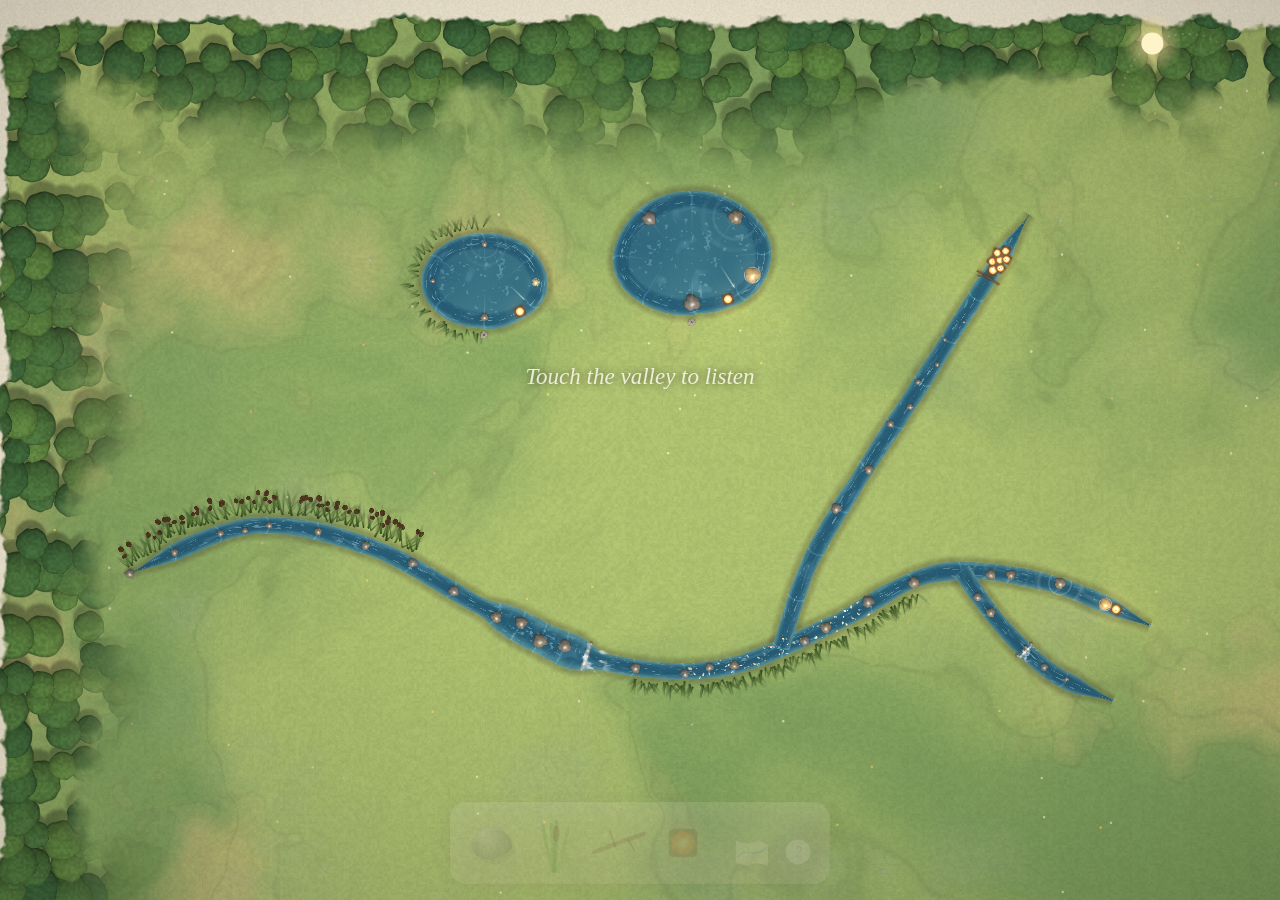
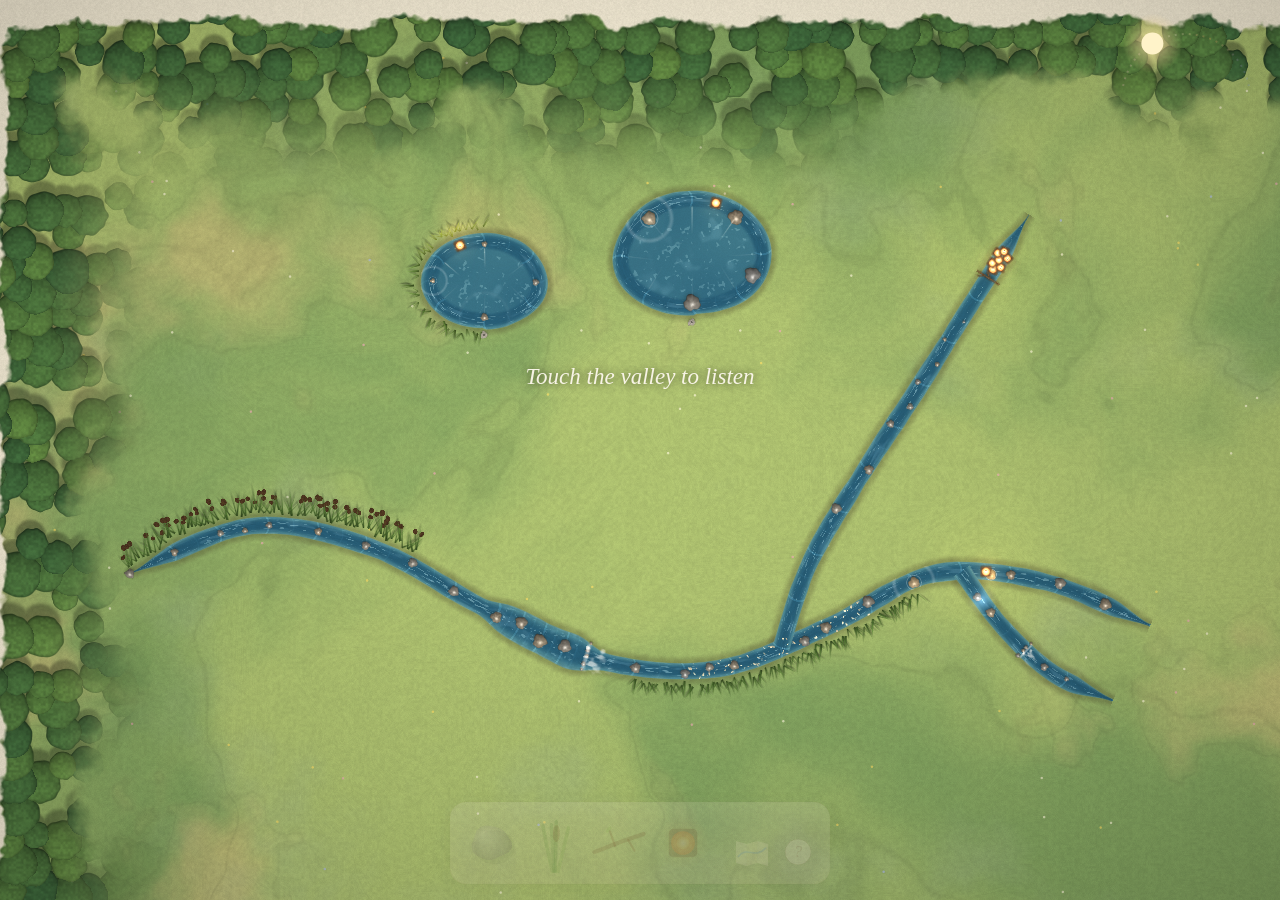
